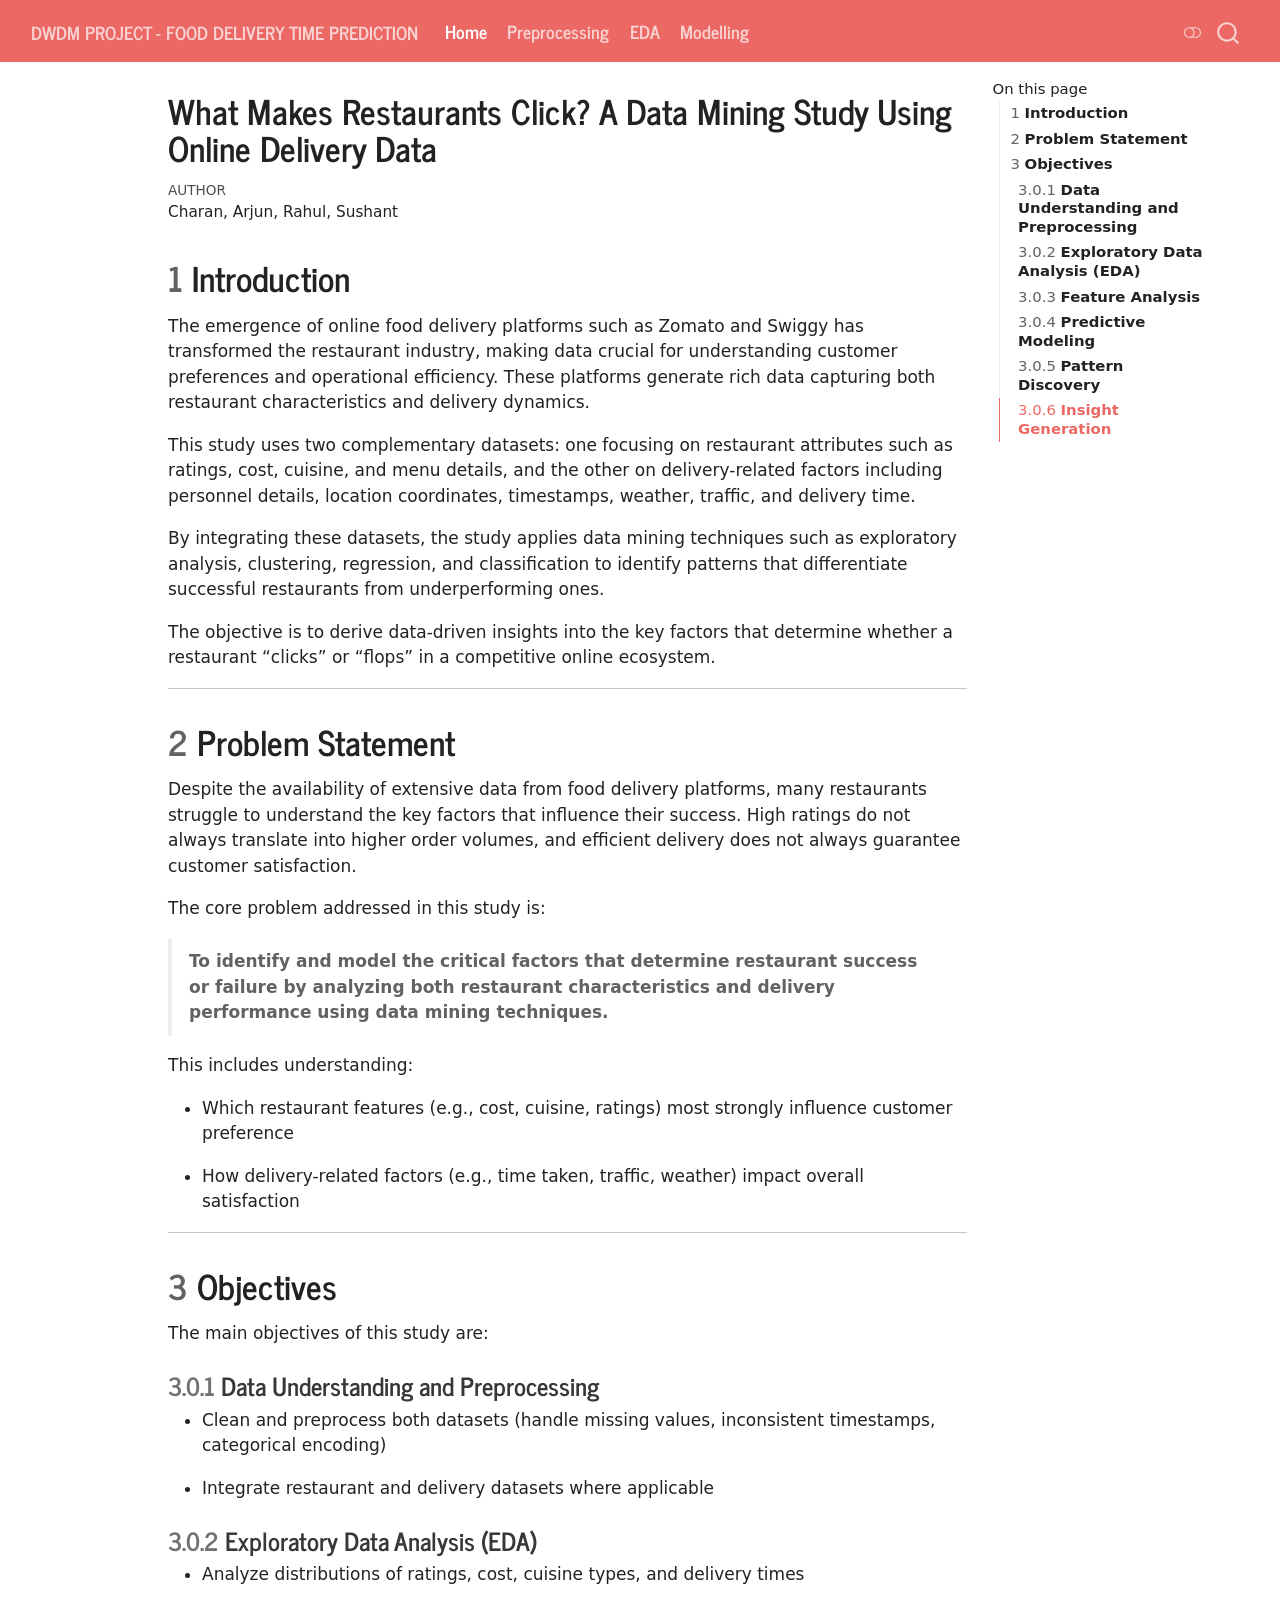
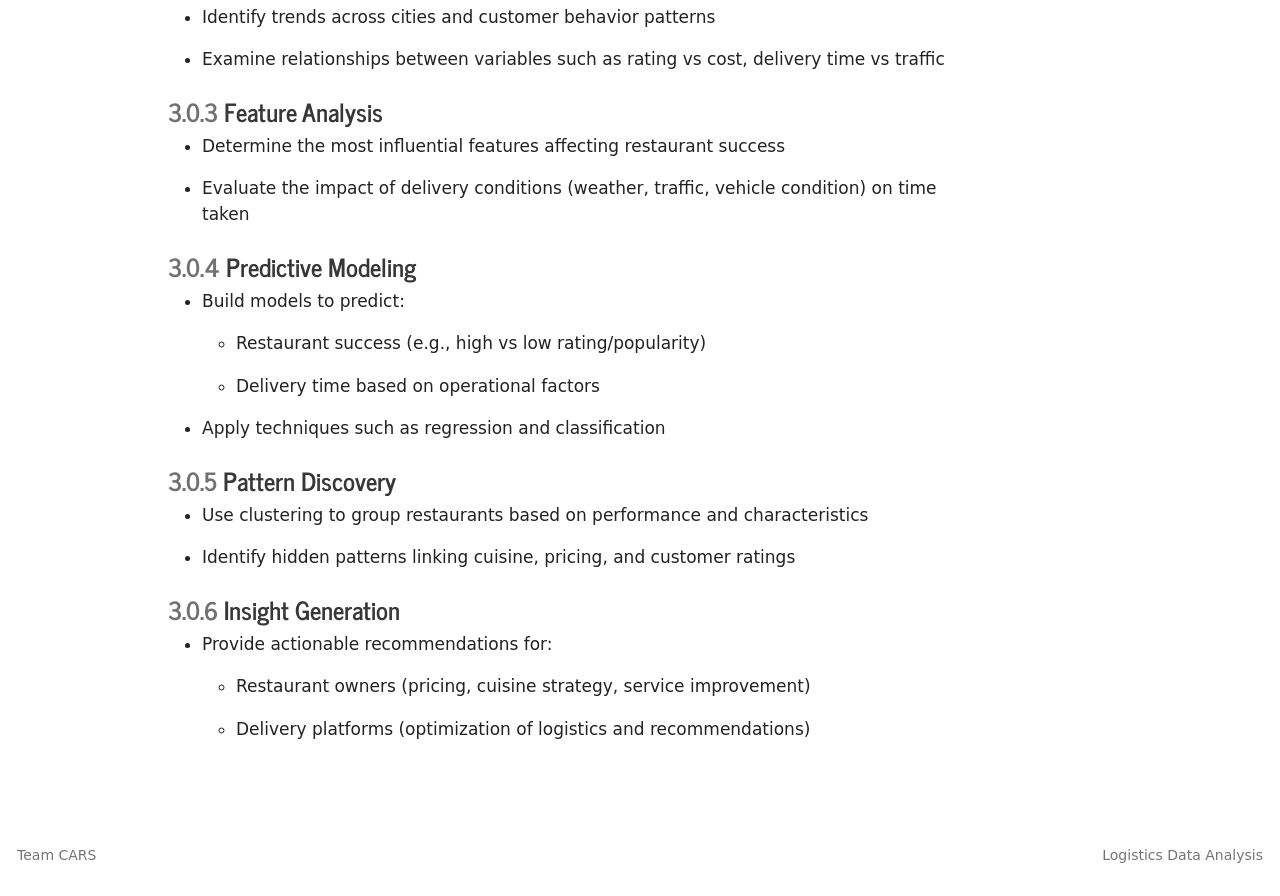
==== report/docs/index.html @ e0006408 "fix: include docs" ====
<!DOCTYPE html>
<html xmlns="http://www.w3.org/1999/xhtml" lang="en" xml:lang="en"><head>

<meta charset="utf-8">
<meta name="generator" content="quarto-1.7.32">

<meta name="viewport" content="width=device-width, initial-scale=1.0, user-scalable=yes">

<meta name="author" content="Charan, Arjun, Rahul, Sushant">

<title>What Makes Restaurants Click? A Data Mining Study Using Online Delivery Data – DWDM Project - Food Delivery Time Prediction</title>
<style>
code{white-space: pre-wrap;}
span.smallcaps{font-variant: small-caps;}
div.columns{display: flex; gap: min(4vw, 1.5em);}
div.column{flex: auto; overflow-x: auto;}
div.hanging-indent{margin-left: 1.5em; text-indent: -1.5em;}
ul.task-list{list-style: none;}
ul.task-list li input[type="checkbox"] {
width: 0.8em;
margin: 0 0.8em 0.2em -1em;  vertical-align: middle;
}
</style>


<script>const headroomChanged = new CustomEvent("quarto-hrChanged", {
  detail: {},
  bubbles: true,
  cancelable: false,
  composed: false,
});

const announceDismiss = () => {
  const annEl = window.document.getElementById("quarto-announcement");
  if (annEl) {
    annEl.remove();

    const annId = annEl.getAttribute("data-announcement-id");
    window.localStorage.setItem(`quarto-announce-${annId}`, "true");
  }
};

const announceRegister = () => {
  const annEl = window.document.getElementById("quarto-announcement");
  if (annEl) {
    const annId = annEl.getAttribute("data-announcement-id");
    const isDismissed =
      window.localStorage.getItem(`quarto-announce-${annId}`) || false;
    if (isDismissed) {
      announceDismiss();
      return;
    } else {
      annEl.classList.remove("hidden");
    }

    const actionEl = annEl.querySelector(".quarto-announcement-action");
    if (actionEl) {
      actionEl.addEventListener("click", function (e) {
        e.preventDefault();
        // Hide the bar immediately
        announceDismiss();
      });
    }
  }
};

window.document.addEventListener("DOMContentLoaded", function () {
  let init = false;

  announceRegister();

  // Manage the back to top button, if one is present.
  let lastScrollTop = window.pageYOffset || document.documentElement.scrollTop;
  const scrollDownBuffer = 5;
  const scrollUpBuffer = 35;
  const btn = document.getElementById("quarto-back-to-top");
  const hideBackToTop = () => {
    btn.style.display = "none";
  };
  const showBackToTop = () => {
    btn.style.display = "inline-block";
  };
  if (btn) {
    window.document.addEventListener(
      "scroll",
      function () {
        const currentScrollTop =
          window.pageYOffset || document.documentElement.scrollTop;

        // Shows and hides the button 'intelligently' as the user scrolls
        if (currentScrollTop - scrollDownBuffer > lastScrollTop) {
          hideBackToTop();
          lastScrollTop = currentScrollTop <= 0 ? 0 : currentScrollTop;
        } else if (currentScrollTop < lastScrollTop - scrollUpBuffer) {
          showBackToTop();
          lastScrollTop = currentScrollTop <= 0 ? 0 : currentScrollTop;
        }

        // Show the button at the bottom, hides it at the top
        if (currentScrollTop <= 0) {
          hideBackToTop();
        } else if (
          window.innerHeight + currentScrollTop >=
          document.body.offsetHeight
        ) {
          showBackToTop();
        }
      },
      false
    );
  }

  function throttle(func, wait) {
    var timeout;
    return function () {
      const context = this;
      const args = arguments;
      const later = function () {
        clearTimeout(timeout);
        timeout = null;
        func.apply(context, args);
      };

      if (!timeout) {
        timeout = setTimeout(later, wait);
      }
    };
  }

  function headerOffset() {
    // Set an offset if there is are fixed top navbar
    const headerEl = window.document.querySelector("header.fixed-top");
    if (headerEl) {
      return headerEl.clientHeight;
    } else {
      return 0;
    }
  }

  function footerOffset() {
    const footerEl = window.document.querySelector("footer.footer");
    if (footerEl) {
      return footerEl.clientHeight;
    } else {
      return 0;
    }
  }

  function dashboardOffset() {
    const dashboardNavEl = window.document.getElementById(
      "quarto-dashboard-header"
    );
    if (dashboardNavEl !== null) {
      return dashboardNavEl.clientHeight;
    } else {
      return 0;
    }
  }

  function updateDocumentOffsetWithoutAnimation() {
    updateDocumentOffset(false);
  }

  function updateDocumentOffset(animated) {
    // set body offset
    const topOffset = headerOffset();
    const bodyOffset = topOffset + footerOffset() + dashboardOffset();
    const bodyEl = window.document.body;
    bodyEl.setAttribute("data-bs-offset", topOffset);
    bodyEl.style.paddingTop = topOffset + "px";

    // deal with sidebar offsets
    const sidebars = window.document.querySelectorAll(
      ".sidebar, .headroom-target"
    );
    sidebars.forEach((sidebar) => {
      if (!animated) {
        sidebar.classList.add("notransition");
        // Remove the no transition class after the animation has time to complete
        setTimeout(function () {
          sidebar.classList.remove("notransition");
        }, 201);
      }

      if (window.Headroom && sidebar.classList.contains("sidebar-unpinned")) {
        sidebar.style.top = "0";
        sidebar.style.maxHeight = "100vh";
      } else {
        sidebar.style.top = topOffset + "px";
        sidebar.style.maxHeight = "calc(100vh - " + topOffset + "px)";
      }
    });

    // allow space for footer
    const mainContainer = window.document.querySelector(".quarto-container");
    if (mainContainer) {
      mainContainer.style.minHeight = "calc(100vh - " + bodyOffset + "px)";
    }

    // link offset
    let linkStyle = window.document.querySelector("#quarto-target-style");
    if (!linkStyle) {
      linkStyle = window.document.createElement("style");
      linkStyle.setAttribute("id", "quarto-target-style");
      window.document.head.appendChild(linkStyle);
    }
    while (linkStyle.firstChild) {
      linkStyle.removeChild(linkStyle.firstChild);
    }
    if (topOffset > 0) {
      linkStyle.appendChild(
        window.document.createTextNode(`
      section:target::before {
        content: "";
        display: block;
        height: ${topOffset}px;
        margin: -${topOffset}px 0 0;
      }`)
      );
    }
    if (init) {
      window.dispatchEvent(headroomChanged);
    }
    init = true;
  }

  // initialize headroom
  var header = window.document.querySelector("#quarto-header");
  if (header && window.Headroom) {
    const headroom = new window.Headroom(header, {
      tolerance: 5,
      onPin: function () {
        const sidebars = window.document.querySelectorAll(
          ".sidebar, .headroom-target"
        );
        sidebars.forEach((sidebar) => {
          sidebar.classList.remove("sidebar-unpinned");
        });
        updateDocumentOffset();
      },
      onUnpin: function () {
        const sidebars = window.document.querySelectorAll(
          ".sidebar, .headroom-target"
        );
        sidebars.forEach((sidebar) => {
          sidebar.classList.add("sidebar-unpinned");
        });
        updateDocumentOffset();
      },
    });
    headroom.init();

    let frozen = false;
    window.quartoToggleHeadroom = function () {
      if (frozen) {
        headroom.unfreeze();
        frozen = false;
      } else {
        headroom.freeze();
        frozen = true;
      }
    };
  }

  window.addEventListener(
    "hashchange",
    function (e) {
      if (
        getComputedStyle(document.documentElement).scrollBehavior !== "smooth"
      ) {
        window.scrollTo(0, window.pageYOffset - headerOffset());
      }
    },
    false
  );

  // Observe size changed for the header
  const headerEl = window.document.querySelector("header.fixed-top");
  if (headerEl && window.ResizeObserver) {
    const observer = new window.ResizeObserver(() => {
      setTimeout(updateDocumentOffsetWithoutAnimation, 0);
    });
    observer.observe(headerEl, {
      attributes: true,
      childList: true,
      characterData: true,
    });
  } else {
    window.addEventListener(
      "resize",
      throttle(updateDocumentOffsetWithoutAnimation, 50)
    );
  }
  setTimeout(updateDocumentOffsetWithoutAnimation, 250);

  // fixup index.html links if we aren't on the filesystem
  if (window.location.protocol !== "file:") {
    const links = window.document.querySelectorAll("a");
    for (let i = 0; i < links.length; i++) {
      if (links[i].href) {
        links[i].dataset.originalHref = links[i].href;
        links[i].href = links[i].href.replace(/\/index\.html/, "/");
      }
    }

    // Fixup any sharing links that require urls
    // Append url to any sharing urls
    const sharingLinks = window.document.querySelectorAll(
      "a.sidebar-tools-main-item, a.quarto-navigation-tool, a.quarto-navbar-tools, a.quarto-navbar-tools-item"
    );
    for (let i = 0; i < sharingLinks.length; i++) {
      const sharingLink = sharingLinks[i];
      const href = sharingLink.getAttribute("href");
      if (href) {
        sharingLink.setAttribute(
          "href",
          href.replace("|url|", window.location.href)
        );
      }
    }

    // Scroll the active navigation item into view, if necessary
    const navSidebar = window.document.querySelector("nav#quarto-sidebar");
    if (navSidebar) {
      // Find the active item
      const activeItem = navSidebar.querySelector("li.sidebar-item a.active");
      if (activeItem) {
        // Wait for the scroll height and height to resolve by observing size changes on the
        // nav element that is scrollable
        const resizeObserver = new ResizeObserver((_entries) => {
          // The bottom of the element
          const elBottom = activeItem.offsetTop;
          const viewBottom = navSidebar.scrollTop + navSidebar.clientHeight;

          // The element height and scroll height are the same, then we are still loading
          if (viewBottom !== navSidebar.scrollHeight) {
            // Determine if the item isn't visible and scroll to it
            if (elBottom >= viewBottom) {
              navSidebar.scrollTop = elBottom;
            }

            // stop observing now since we've completed the scroll
            resizeObserver.unobserve(navSidebar);
          }
        });
        resizeObserver.observe(navSidebar);
      }
    }
  }
});
</script>
<script>/*!
 * headroom.js v0.12.0 - Give your page some headroom. Hide your header until you need it
 * Copyright (c) 2020 Nick Williams - http://wicky.nillia.ms/headroom.js
 * License: MIT
 */

!function(t,n){"object"==typeof exports&&"undefined"!=typeof module?module.exports=n():"function"==typeof define&&define.amd?define(n):(t=t||self).Headroom=n()}(this,function(){"use strict";function t(){return"undefined"!=typeof window}function d(t){return function(t){return t&&t.document&&function(t){return 9===t.nodeType}(t.document)}(t)?function(t){var n=t.document,o=n.body,s=n.documentElement;return{scrollHeight:function(){return Math.max(o.scrollHeight,s.scrollHeight,o.offsetHeight,s.offsetHeight,o.clientHeight,s.clientHeight)},height:function(){return t.innerHeight||s.clientHeight||o.clientHeight},scrollY:function(){return void 0!==t.pageYOffset?t.pageYOffset:(s||o.parentNode||o).scrollTop}}}(t):function(t){return{scrollHeight:function(){return Math.max(t.scrollHeight,t.offsetHeight,t.clientHeight)},height:function(){return Math.max(t.offsetHeight,t.clientHeight)},scrollY:function(){return t.scrollTop}}}(t)}function n(t,s,e){var n,o=function(){var n=!1;try{var t={get passive(){n=!0}};window.addEventListener("test",t,t),window.removeEventListener("test",t,t)}catch(t){n=!1}return n}(),i=!1,r=d(t),l=r.scrollY(),a={};function c(){var t=Math.round(r.scrollY()),n=r.height(),o=r.scrollHeight();a.scrollY=t,a.lastScrollY=l,a.direction=l<t?"down":"up",a.distance=Math.abs(t-l),a.isOutOfBounds=t<0||o<t+n,a.top=t<=s.offset[a.direction],a.bottom=o<=t+n,a.toleranceExceeded=a.distance>s.tolerance[a.direction],e(a),l=t,i=!1}function h(){i||(i=!0,n=requestAnimationFrame(c))}var u=!!o&&{passive:!0,capture:!1};return t.addEventListener("scroll",h,u),c(),{destroy:function(){cancelAnimationFrame(n),t.removeEventListener("scroll",h,u)}}}function o(t){return t===Object(t)?t:{down:t,up:t}}function s(t,n){n=n||{},Object.assign(this,s.options,n),this.classes=Object.assign({},s.options.classes,n.classes),this.elem=t,this.tolerance=o(this.tolerance),this.offset=o(this.offset),this.initialised=!1,this.frozen=!1}return s.prototype={constructor:s,init:function(){return s.cutsTheMustard&&!this.initialised&&(this.addClass("initial"),this.initialised=!0,setTimeout(function(t){t.scrollTracker=n(t.scroller,{offset:t.offset,tolerance:t.tolerance},t.update.bind(t))},100,this)),this},destroy:function(){this.initialised=!1,Object.keys(this.classes).forEach(this.removeClass,this),this.scrollTracker.destroy()},unpin:function(){!this.hasClass("pinned")&&this.hasClass("unpinned")||(this.addClass("unpinned"),this.removeClass("pinned"),this.onUnpin&&this.onUnpin.call(this))},pin:function(){this.hasClass("unpinned")&&(this.addClass("pinned"),this.removeClass("unpinned"),this.onPin&&this.onPin.call(this))},freeze:function(){this.frozen=!0,this.addClass("frozen")},unfreeze:function(){this.frozen=!1,this.removeClass("frozen")},top:function(){this.hasClass("top")||(this.addClass("top"),this.removeClass("notTop"),this.onTop&&this.onTop.call(this))},notTop:function(){this.hasClass("notTop")||(this.addClass("notTop"),this.removeClass("top"),this.onNotTop&&this.onNotTop.call(this))},bottom:function(){this.hasClass("bottom")||(this.addClass("bottom"),this.removeClass("notBottom"),this.onBottom&&this.onBottom.call(this))},notBottom:function(){this.hasClass("notBottom")||(this.addClass("notBottom"),this.removeClass("bottom"),this.onNotBottom&&this.onNotBottom.call(this))},shouldUnpin:function(t){return"down"===t.direction&&!t.top&&t.toleranceExceeded},shouldPin:function(t){return"up"===t.direction&&t.toleranceExceeded||t.top},addClass:function(t){this.elem.classList.add.apply(this.elem.classList,this.classes[t].split(" "))},removeClass:function(t){this.elem.classList.remove.apply(this.elem.classList,this.classes[t].split(" "))},hasClass:function(t){return this.classes[t].split(" ").every(function(t){return this.classList.contains(t)},this.elem)},update:function(t){t.isOutOfBounds||!0!==this.frozen&&(t.top?this.top():this.notTop(),t.bottom?this.bottom():this.notBottom(),this.shouldUnpin(t)?this.unpin():this.shouldPin(t)&&this.pin())}},s.options={tolerance:{up:0,down:0},offset:0,scroller:t()?window:null,classes:{frozen:"headroom--frozen",pinned:"headroom--pinned",unpinned:"headroom--unpinned",top:"headroom--top",notTop:"headroom--not-top",bottom:"headroom--bottom",notBottom:"headroom--not-bottom",initial:"headroom"}},s.cutsTheMustard=!!(t()&&function(){}.bind&&"classList"in document.documentElement&&Object.assign&&Object.keys&&requestAnimationFrame),s});
</script>
<script>/*!
 * clipboard.js v2.0.11
 * https://clipboardjs.com/
 *
 * Licensed MIT © Zeno Rocha
 */
!function(t,e){"object"==typeof exports&&"object"==typeof module?module.exports=e():"function"==typeof define&&define.amd?define([],e):"object"==typeof exports?exports.ClipboardJS=e():t.ClipboardJS=e()}(this,function(){return n={686:function(t,e,n){"use strict";n.d(e,{default:function(){return b}});var e=n(279),i=n.n(e),e=n(370),u=n.n(e),e=n(817),r=n.n(e);function c(t){try{return document.execCommand(t)}catch(t){return}}var a=function(t){t=r()(t);return c("cut"),t};function o(t,e){var n,o,t=(n=t,o="rtl"===document.documentElement.getAttribute("dir"),(t=document.createElement("textarea")).style.fontSize="12pt",t.style.border="0",t.style.padding="0",t.style.margin="0",t.style.position="absolute",t.style[o?"right":"left"]="-9999px",o=window.pageYOffset||document.documentElement.scrollTop,t.style.top="".concat(o,"px"),t.setAttribute("readonly",""),t.value=n,t);return e.container.appendChild(t),e=r()(t),c("copy"),t.remove(),e}var f=function(t){var e=1<arguments.length&&void 0!==arguments[1]?arguments[1]:{container:document.body},n="";return"string"==typeof t?n=o(t,e):t instanceof HTMLInputElement&&!["text","search","url","tel","password"].includes(null==t?void 0:t.type)?n=o(t.value,e):(n=r()(t),c("copy")),n};function l(t){return(l="function"==typeof Symbol&&"symbol"==typeof Symbol.iterator?function(t){return typeof t}:function(t){return t&&"function"==typeof Symbol&&t.constructor===Symbol&&t!==Symbol.prototype?"symbol":typeof t})(t)}var s=function(){var t=0<arguments.length&&void 0!==arguments[0]?arguments[0]:{},e=t.action,n=void 0===e?"copy":e,o=t.container,e=t.target,t=t.text;if("copy"!==n&&"cut"!==n)throw new Error('Invalid "action" value, use either "copy" or "cut"');if(void 0!==e){if(!e||"object"!==l(e)||1!==e.nodeType)throw new Error('Invalid "target" value, use a valid Element');if("copy"===n&&e.hasAttribute("disabled"))throw new Error('Invalid "target" attribute. Please use "readonly" instead of "disabled" attribute');if("cut"===n&&(e.hasAttribute("readonly")||e.hasAttribute("disabled")))throw new Error('Invalid "target" attribute. You can\'t cut text from elements with "readonly" or "disabled" attributes')}return t?f(t,{container:o}):e?"cut"===n?a(e):f(e,{container:o}):void 0};function p(t){return(p="function"==typeof Symbol&&"symbol"==typeof Symbol.iterator?function(t){return typeof t}:function(t){return t&&"function"==typeof Symbol&&t.constructor===Symbol&&t!==Symbol.prototype?"symbol":typeof t})(t)}function d(t,e){for(var n=0;n<e.length;n++){var o=e[n];o.enumerable=o.enumerable||!1,o.configurable=!0,"value"in o&&(o.writable=!0),Object.defineProperty(t,o.key,o)}}function y(t,e){return(y=Object.setPrototypeOf||function(t,e){return t.__proto__=e,t})(t,e)}function h(n){var o=function(){if("undefined"==typeof Reflect||!Reflect.construct)return!1;if(Reflect.construct.sham)return!1;if("function"==typeof Proxy)return!0;try{return Date.prototype.toString.call(Reflect.construct(Date,[],function(){})),!0}catch(t){return!1}}();return function(){var t,e=v(n);return t=o?(t=v(this).constructor,Reflect.construct(e,arguments,t)):e.apply(this,arguments),e=this,!(t=t)||"object"!==p(t)&&"function"!=typeof t?function(t){if(void 0!==t)return t;throw new ReferenceError("this hasn't been initialised - super() hasn't been called")}(e):t}}function v(t){return(v=Object.setPrototypeOf?Object.getPrototypeOf:function(t){return t.__proto__||Object.getPrototypeOf(t)})(t)}function m(t,e){t="data-clipboard-".concat(t);if(e.hasAttribute(t))return e.getAttribute(t)}var b=function(){!function(t,e){if("function"!=typeof e&&null!==e)throw new TypeError("Super expression must either be null or a function");t.prototype=Object.create(e&&e.prototype,{constructor:{value:t,writable:!0,configurable:!0}}),e&&y(t,e)}(r,i());var t,e,n,o=h(r);function r(t,e){var n;return function(t){if(!(t instanceof r))throw new TypeError("Cannot call a class as a function")}(this),(n=o.call(this)).resolveOptions(e),n.listenClick(t),n}return t=r,n=[{key:"copy",value:function(t){var e=1<arguments.length&&void 0!==arguments[1]?arguments[1]:{container:document.body};return f(t,e)}},{key:"cut",value:function(t){return a(t)}},{key:"isSupported",value:function(){var t=0<arguments.length&&void 0!==arguments[0]?arguments[0]:["copy","cut"],t="string"==typeof t?[t]:t,e=!!document.queryCommandSupported;return t.forEach(function(t){e=e&&!!document.queryCommandSupported(t)}),e}}],(e=[{key:"resolveOptions",value:function(){var t=0<arguments.length&&void 0!==arguments[0]?arguments[0]:{};this.action="function"==typeof t.action?t.action:this.defaultAction,this.target="function"==typeof t.target?t.target:this.defaultTarget,this.text="function"==typeof t.text?t.text:this.defaultText,this.container="object"===p(t.container)?t.container:document.body}},{key:"listenClick",value:function(t){var e=this;this.listener=u()(t,"click",function(t){return e.onClick(t)})}},{key:"onClick",value:function(t){var e=t.delegateTarget||t.currentTarget,n=this.action(e)||"copy",t=s({action:n,container:this.container,target:this.target(e),text:this.text(e)});this.emit(t?"success":"error",{action:n,text:t,trigger:e,clearSelection:function(){e&&e.focus(),window.getSelection().removeAllRanges()}})}},{key:"defaultAction",value:function(t){return m("action",t)}},{key:"defaultTarget",value:function(t){t=m("target",t);if(t)return document.querySelector(t)}},{key:"defaultText",value:function(t){return m("text",t)}},{key:"destroy",value:function(){this.listener.destroy()}}])&&d(t.prototype,e),n&&d(t,n),r}()},828:function(t){var e;"undefined"==typeof Element||Element.prototype.matches||((e=Element.prototype).matches=e.matchesSelector||e.mozMatchesSelector||e.msMatchesSelector||e.oMatchesSelector||e.webkitMatchesSelector),t.exports=function(t,e){for(;t&&9!==t.nodeType;){if("function"==typeof t.matches&&t.matches(e))return t;t=t.parentNode}}},438:function(t,e,n){var u=n(828);function i(t,e,n,o,r){var i=function(e,n,t,o){return function(t){t.delegateTarget=u(t.target,n),t.delegateTarget&&o.call(e,t)}}.apply(this,arguments);return t.addEventListener(n,i,r),{destroy:function(){t.removeEventListener(n,i,r)}}}t.exports=function(t,e,n,o,r){return"function"==typeof t.addEventListener?i.apply(null,arguments):"function"==typeof n?i.bind(null,document).apply(null,arguments):("string"==typeof t&&(t=document.querySelectorAll(t)),Array.prototype.map.call(t,function(t){return i(t,e,n,o,r)}))}},879:function(t,n){n.node=function(t){return void 0!==t&&t instanceof HTMLElement&&1===t.nodeType},n.nodeList=function(t){var e=Object.prototype.toString.call(t);return void 0!==t&&("[object NodeList]"===e||"[object HTMLCollection]"===e)&&"length"in t&&(0===t.length||n.node(t[0]))},n.string=function(t){return"string"==typeof t||t instanceof String},n.fn=function(t){return"[object Function]"===Object.prototype.toString.call(t)}},370:function(t,e,n){var f=n(879),l=n(438);t.exports=function(t,e,n){if(!t&&!e&&!n)throw new Error("Missing required arguments");if(!f.string(e))throw new TypeError("Second argument must be a String");if(!f.fn(n))throw new TypeError("Third argument must be a Function");if(f.node(t))return c=e,a=n,(u=t).addEventListener(c,a),{destroy:function(){u.removeEventListener(c,a)}};if(f.nodeList(t))return o=t,r=e,i=n,Array.prototype.forEach.call(o,function(t){t.addEventListener(r,i)}),{destroy:function(){Array.prototype.forEach.call(o,function(t){t.removeEventListener(r,i)})}};if(f.string(t))return t=t,e=e,n=n,l(document.body,t,e,n);throw new TypeError("First argument must be a String, HTMLElement, HTMLCollection, or NodeList");var o,r,i,u,c,a}},817:function(t){t.exports=function(t){var e,n="SELECT"===t.nodeName?(t.focus(),t.value):"INPUT"===t.nodeName||"TEXTAREA"===t.nodeName?((e=t.hasAttribute("readonly"))||t.setAttribute("readonly",""),t.select(),t.setSelectionRange(0,t.value.length),e||t.removeAttribute("readonly"),t.value):(t.hasAttribute("contenteditable")&&t.focus(),n=window.getSelection(),(e=document.createRange()).selectNodeContents(t),n.removeAllRanges(),n.addRange(e),n.toString());return n}},279:function(t){function e(){}e.prototype={on:function(t,e,n){var o=this.e||(this.e={});return(o[t]||(o[t]=[])).push({fn:e,ctx:n}),this},once:function(t,e,n){var o=this;function r(){o.off(t,r),e.apply(n,arguments)}return r._=e,this.on(t,r,n)},emit:function(t){for(var e=[].slice.call(arguments,1),n=((this.e||(this.e={}))[t]||[]).slice(),o=0,r=n.length;o<r;o++)n[o].fn.apply(n[o].ctx,e);return this},off:function(t,e){var n=this.e||(this.e={}),o=n[t],r=[];if(o&&e)for(var i=0,u=o.length;i<u;i++)o[i].fn!==e&&o[i].fn._!==e&&r.push(o[i]);return r.length?n[t]=r:delete n[t],this}},t.exports=e,t.exports.TinyEmitter=e}},r={},o.n=function(t){var e=t&&t.__esModule?function(){return t.default}:function(){return t};return o.d(e,{a:e}),e},o.d=function(t,e){for(var n in e)o.o(e,n)&&!o.o(t,n)&&Object.defineProperty(t,n,{enumerable:!0,get:e[n]})},o.o=function(t,e){return Object.prototype.hasOwnProperty.call(t,e)},o(686).default;function o(t){if(r[t])return r[t].exports;var e=r[t]={exports:{}};return n[t](e,e.exports,o),e.exports}var n,r});</script>
<script>/*! @algolia/autocomplete-js 1.11.1 | MIT License | © Algolia, Inc. and contributors | https://github.com/algolia/autocomplete */
!function(e,t){"object"==typeof exports&&"undefined"!=typeof module?t(exports):"function"==typeof define&&define.amd?define(["exports"],t):t((e="undefined"!=typeof globalThis?globalThis:e||self)["@algolia/autocomplete-js"]={})}(this,(function(e){"use strict";function t(e,t){var n=Object.keys(e);if(Object.getOwnPropertySymbols){var r=Object.getOwnPropertySymbols(e);t&&(r=r.filter((function(t){return Object.getOwnPropertyDescriptor(e,t).enumerable}))),n.push.apply(n,r)}return n}function n(e){for(var n=1;n<arguments.length;n++){var r=null!=arguments[n]?arguments[n]:{};n%2?t(Object(r),!0).forEach((function(t){o(e,t,r[t])})):Object.getOwnPropertyDescriptors?Object.defineProperties(e,Object.getOwnPropertyDescriptors(r)):t(Object(r)).forEach((function(t){Object.defineProperty(e,t,Object.getOwnPropertyDescriptor(r,t))}))}return e}function r(e){return r="function"==typeof Symbol&&"symbol"==typeof Symbol.iterator?function(e){return typeof e}:function(e){return e&&"function"==typeof Symbol&&e.constructor===Symbol&&e!==Symbol.prototype?"symbol":typeof e},r(e)}function o(e,t,n){return(t=function(e){var t=function(e,t){if("object"!=typeof e||null===e)return e;var n=e[Symbol.toPrimitive];if(void 0!==n){var r=n.call(e,t||"default");if("object"!=typeof r)return r;throw new TypeError("@@toPrimitive must return a primitive value.")}return("string"===t?String:Number)(e)}(e,"string");return"symbol"==typeof t?t:String(t)}(t))in e?Object.defineProperty(e,t,{value:n,enumerable:!0,configurable:!0,writable:!0}):e[t]=n,e}function i(){return i=Object.assign?Object.assign.bind():function(e){for(var t=1;t<arguments.length;t++){var n=arguments[t];for(var r in n)Object.prototype.hasOwnProperty.call(n,r)&&(e[r]=n[r])}return e},i.apply(this,arguments)}function u(e,t){if(null==e)return{};var n,r,o=function(e,t){if(null==e)return{};var n,r,o={},i=Object.keys(e);for(r=0;r<i.length;r++)n=i[r],t.indexOf(n)>=0||(o[n]=e[n]);return o}(e,t);if(Object.getOwnPropertySymbols){var i=Object.getOwnPropertySymbols(e);for(r=0;r<i.length;r++)n=i[r],t.indexOf(n)>=0||Object.prototype.propertyIsEnumerable.call(e,n)&&(o[n]=e[n])}return o}function a(e,t){return function(e){if(Array.isArray(e))return e}(e)||function(e,t){var n=null==e?null:"undefined"!=typeof Symbol&&e[Symbol.iterator]||e["@@iterator"];if(null!=n){var r,o,i,u,a=[],l=!0,c=!1;try{if(i=(n=n.call(e)).next,0===t){if(Object(n)!==n)return;l=!1}else for(;!(l=(r=i.call(n)).done)&&(a.push(r.value),a.length!==t);l=!0);}catch(e){c=!0,o=e}finally{try{if(!l&&null!=n.return&&(u=n.return(),Object(u)!==u))return}finally{if(c)throw o}}return a}}(e,t)||c(e,t)||function(){throw new TypeError("Invalid attempt to destructure non-iterable instance.\nIn order to be iterable, non-array objects must have a [Symbol.iterator]() method.")}()}function l(e){return function(e){if(Array.isArray(e))return s(e)}(e)||function(e){if("undefined"!=typeof Symbol&&null!=e[Symbol.iterator]||null!=e["@@iterator"])return Array.from(e)}(e)||c(e)||function(){throw new TypeError("Invalid attempt to spread non-iterable instance.\nIn order to be iterable, non-array objects must have a [Symbol.iterator]() method.")}()}function c(e,t){if(e){if("string"==typeof e)return s(e,t);var n=Object.prototype.toString.call(e).slice(8,-1);return"Object"===n&&e.constructor&&(n=e.constructor.name),"Map"===n||"Set"===n?Array.from(e):"Arguments"===n||/^(?:Ui|I)nt(?:8|16|32)(?:Clamped)?Array$/.test(n)?s(e,t):void 0}}function s(e,t){(null==t||t>e.length)&&(t=e.length);for(var n=0,r=new Array(t);n<t;n++)r[n]=e[n];return r}function f(e){return{current:e}}function p(e,t){var n=void 0;return function(){for(var r=arguments.length,o=new Array(r),i=0;i<r;i++)o[i]=arguments[i];n&&clearTimeout(n),n=setTimeout((function(){return e.apply(void 0,o)}),t)}}function m(e){return e.reduce((function(e,t){return e.concat(t)}),[])}var v=0;function d(){return"autocomplete-".concat(v++)}function y(e,t){return t.reduce((function(e,t){return e&&e[t]}),e)}function b(e){return 0===e.collections.length?0:e.collections.reduce((function(e,t){return e+t.items.length}),0)}function g(e){return e!==Object(e)}function h(e,t){if(e===t)return!0;if(g(e)||g(t)||"function"==typeof e||"function"==typeof t)return e===t;if(Object.keys(e).length!==Object.keys(t).length)return!1;for(var n=0,r=Object.keys(e);n<r.length;n++){var o=r[n];if(!(o in t))return!1;if(!h(e[o],t[o]))return!1}return!0}var O=function(){};var _="1.11.1",S=[{segment:"autocomplete-core",version:_}];function j(e){var t=e.item,n=e.items,r=void 0===n?[]:n;return{index:t.__autocomplete_indexName,items:[t],positions:[1+r.findIndex((function(e){return e.objectID===t.objectID}))],queryID:t.__autocomplete_queryID,algoliaSource:["autocomplete"]}}function P(e,t){return function(e){if(Array.isArray(e))return e}(e)||function(e,t){var n=null==e?null:"undefined"!=typeof Symbol&&e[Symbol.iterator]||e["@@iterator"];if(null!=n){var r,o,i,u,a=[],l=!0,c=!1;try{if(i=(n=n.call(e)).next,0===t){if(Object(n)!==n)return;l=!1}else for(;!(l=(r=i.call(n)).done)&&(a.push(r.value),a.length!==t);l=!0);}catch(e){c=!0,o=e}finally{try{if(!l&&null!=n.return&&(u=n.return(),Object(u)!==u))return}finally{if(c)throw o}}return a}}(e,t)||function(e,t){if(!e)return;if("string"==typeof e)return w(e,t);var n=Object.prototype.toString.call(e).slice(8,-1);"Object"===n&&e.constructor&&(n=e.constructor.name);if("Map"===n||"Set"===n)return Array.from(e);if("Arguments"===n||/^(?:Ui|I)nt(?:8|16|32)(?:Clamped)?Array$/.test(n))return w(e,t)}(e,t)||function(){throw new TypeError("Invalid attempt to destructure non-iterable instance.\nIn order to be iterable, non-array objects must have a [Symbol.iterator]() method.")}()}function w(e,t){(null==t||t>e.length)&&(t=e.length);for(var n=0,r=new Array(t);n<t;n++)r[n]=e[n];return r}var I=["items"],A=["items"];function E(e){return E="function"==typeof Symbol&&"symbol"==typeof Symbol.iterator?function(e){return typeof e}:function(e){return e&&"function"==typeof Symbol&&e.constructor===Symbol&&e!==Symbol.prototype?"symbol":typeof e},E(e)}function D(e){return function(e){if(Array.isArray(e))return C(e)}(e)||function(e){if("undefined"!=typeof Symbol&&null!=e[Symbol.iterator]||null!=e["@@iterator"])return Array.from(e)}(e)||function(e,t){if(!e)return;if("string"==typeof e)return C(e,t);var n=Object.prototype.toString.call(e).slice(8,-1);"Object"===n&&e.constructor&&(n=e.constructor.name);if("Map"===n||"Set"===n)return Array.from(e);if("Arguments"===n||/^(?:Ui|I)nt(?:8|16|32)(?:Clamped)?Array$/.test(n))return C(e,t)}(e)||function(){throw new TypeError("Invalid attempt to spread non-iterable instance.\nIn order to be iterable, non-array objects must have a [Symbol.iterator]() method.")}()}function C(e,t){(null==t||t>e.length)&&(t=e.length);for(var n=0,r=new Array(t);n<t;n++)r[n]=e[n];return r}function k(e,t){if(null==e)return{};var n,r,o=function(e,t){if(null==e)return{};var n,r,o={},i=Object.keys(e);for(r=0;r<i.length;r++)n=i[r],t.indexOf(n)>=0||(o[n]=e[n]);return o}(e,t);if(Object.getOwnPropertySymbols){var i=Object.getOwnPropertySymbols(e);for(r=0;r<i.length;r++)n=i[r],t.indexOf(n)>=0||Object.prototype.propertyIsEnumerable.call(e,n)&&(o[n]=e[n])}return o}function x(e,t){var n=Object.keys(e);if(Object.getOwnPropertySymbols){var r=Object.getOwnPropertySymbols(e);t&&(r=r.filter((function(t){return Object.getOwnPropertyDescriptor(e,t).enumerable}))),n.push.apply(n,r)}return n}function N(e){for(var t=1;t<arguments.length;t++){var n=null!=arguments[t]?arguments[t]:{};t%2?x(Object(n),!0).forEach((function(t){T(e,t,n[t])})):Object.getOwnPropertyDescriptors?Object.defineProperties(e,Object.getOwnPropertyDescriptors(n)):x(Object(n)).forEach((function(t){Object.defineProperty(e,t,Object.getOwnPropertyDescriptor(n,t))}))}return e}function T(e,t,n){return(t=function(e){var t=function(e,t){if("object"!==E(e)||null===e)return e;var n=e[Symbol.toPrimitive];if(void 0!==n){var r=n.call(e,t||"default");if("object"!==E(r))return r;throw new TypeError("@@toPrimitive must return a primitive value.")}return("string"===t?String:Number)(e)}(e,"string");return"symbol"===E(t)?t:String(t)}(t))in e?Object.defineProperty(e,t,{value:n,enumerable:!0,configurable:!0,writable:!0}):e[t]=n,e}function q(e){for(var t=arguments.length>1&&void 0!==arguments[1]?arguments[1]:20,n=[],r=0;r<e.objectIDs.length;r+=t)n.push(N(N({},e),{},{objectIDs:e.objectIDs.slice(r,r+t)}));return n}function B(e){return e.map((function(e){var t=e.items,n=k(e,I);return N(N({},n),{},{objectIDs:(null==t?void 0:t.map((function(e){return e.objectID})))||n.objectIDs})}))}function R(e){var t,n,r,o=(t=P((e.version||"").split(".").map(Number),2),n=t[0],r=t[1],n>=3||2===n&&r>=4||1===n&&r>=10);function i(t,n,r){if(o&&void 0!==r){var i=r[0].__autocomplete_algoliaCredentials,u={"X-Algolia-Application-Id":i.appId,"X-Algolia-API-Key":i.apiKey};e.apply(void 0,[t].concat(D(n),[{headers:u}]))}else e.apply(void 0,[t].concat(D(n)))}return{init:function(t,n){e("init",{appId:t,apiKey:n})},setUserToken:function(t){e("setUserToken",t)},clickedObjectIDsAfterSearch:function(){for(var e=arguments.length,t=new Array(e),n=0;n<e;n++)t[n]=arguments[n];t.length>0&&i("clickedObjectIDsAfterSearch",B(t),t[0].items)},clickedObjectIDs:function(){for(var e=arguments.length,t=new Array(e),n=0;n<e;n++)t[n]=arguments[n];t.length>0&&i("clickedObjectIDs",B(t),t[0].items)},clickedFilters:function(){for(var t=arguments.length,n=new Array(t),r=0;r<t;r++)n[r]=arguments[r];n.length>0&&e.apply(void 0,["clickedFilters"].concat(n))},convertedObjectIDsAfterSearch:function(){for(var e=arguments.length,t=new Array(e),n=0;n<e;n++)t[n]=arguments[n];t.length>0&&i("convertedObjectIDsAfterSearch",B(t),t[0].items)},convertedObjectIDs:function(){for(var e=arguments.length,t=new Array(e),n=0;n<e;n++)t[n]=arguments[n];t.length>0&&i("convertedObjectIDs",B(t),t[0].items)},convertedFilters:function(){for(var t=arguments.length,n=new Array(t),r=0;r<t;r++)n[r]=arguments[r];n.length>0&&e.apply(void 0,["convertedFilters"].concat(n))},viewedObjectIDs:function(){for(var e=arguments.length,t=new Array(e),n=0;n<e;n++)t[n]=arguments[n];t.length>0&&t.reduce((function(e,t){var n=t.items,r=k(t,A);return[].concat(D(e),D(q(N(N({},r),{},{objectIDs:(null==n?void 0:n.map((function(e){return e.objectID})))||r.objectIDs})).map((function(e){return{items:n,payload:e}}))))}),[]).forEach((function(e){var t=e.items;return i("viewedObjectIDs",[e.payload],t)}))},viewedFilters:function(){for(var t=arguments.length,n=new Array(t),r=0;r<t;r++)n[r]=arguments[r];n.length>0&&e.apply(void 0,["viewedFilters"].concat(n))}}}function F(e){var t=e.items.reduce((function(e,t){var n;return e[t.__autocomplete_indexName]=(null!==(n=e[t.__autocomplete_indexName])&&void 0!==n?n:[]).concat(t),e}),{});return Object.keys(t).map((function(e){return{index:e,items:t[e],algoliaSource:["autocomplete"]}}))}function L(e){return e.objectID&&e.__autocomplete_indexName&&e.__autocomplete_queryID}function U(e){return U="function"==typeof Symbol&&"symbol"==typeof Symbol.iterator?function(e){return typeof e}:function(e){return e&&"function"==typeof Symbol&&e.constructor===Symbol&&e!==Symbol.prototype?"symbol":typeof e},U(e)}function M(e){return function(e){if(Array.isArray(e))return H(e)}(e)||function(e){if("undefined"!=typeof Symbol&&null!=e[Symbol.iterator]||null!=e["@@iterator"])return Array.from(e)}(e)||function(e,t){if(!e)return;if("string"==typeof e)return H(e,t);var n=Object.prototype.toString.call(e).slice(8,-1);"Object"===n&&e.constructor&&(n=e.constructor.name);if("Map"===n||"Set"===n)return Array.from(e);if("Arguments"===n||/^(?:Ui|I)nt(?:8|16|32)(?:Clamped)?Array$/.test(n))return H(e,t)}(e)||function(){throw new TypeError("Invalid attempt to spread non-iterable instance.\nIn order to be iterable, non-array objects must have a [Symbol.iterator]() method.")}()}function H(e,t){(null==t||t>e.length)&&(t=e.length);for(var n=0,r=new Array(t);n<t;n++)r[n]=e[n];return r}function V(e,t){var n=Object.keys(e);if(Object.getOwnPropertySymbols){var r=Object.getOwnPropertySymbols(e);t&&(r=r.filter((function(t){return Object.getOwnPropertyDescriptor(e,t).enumerable}))),n.push.apply(n,r)}return n}function W(e){for(var t=1;t<arguments.length;t++){var n=null!=arguments[t]?arguments[t]:{};t%2?V(Object(n),!0).forEach((function(t){K(e,t,n[t])})):Object.getOwnPropertyDescriptors?Object.defineProperties(e,Object.getOwnPropertyDescriptors(n)):V(Object(n)).forEach((function(t){Object.defineProperty(e,t,Object.getOwnPropertyDescriptor(n,t))}))}return e}function K(e,t,n){return(t=function(e){var t=function(e,t){if("object"!==U(e)||null===e)return e;var n=e[Symbol.toPrimitive];if(void 0!==n){var r=n.call(e,t||"default");if("object"!==U(r))return r;throw new TypeError("@@toPrimitive must return a primitive value.")}return("string"===t?String:Number)(e)}(e,"string");return"symbol"===U(t)?t:String(t)}(t))in e?Object.defineProperty(e,t,{value:n,enumerable:!0,configurable:!0,writable:!0}):e[t]=n,e}var Q="2.6.0",$="https://cdn.jsdelivr.net/npm/search-insights@".concat(Q,"/dist/search-insights.min.js"),z=p((function(e){var t=e.onItemsChange,n=e.items,r=e.insights,o=e.state;t({insights:r,insightsEvents:F({items:n}).map((function(e){return W({eventName:"Items Viewed"},e)})),state:o})}),400);function G(e){var t=function(e){return W({onItemsChange:function(e){var t=e.insights,n=e.insightsEvents;t.viewedObjectIDs.apply(t,M(n.map((function(e){return W(W({},e),{},{algoliaSource:[].concat(M(e.algoliaSource||[]),["autocomplete-internal"])})}))))},onSelect:function(e){var t=e.insights,n=e.insightsEvents;t.clickedObjectIDsAfterSearch.apply(t,M(n.map((function(e){return W(W({},e),{},{algoliaSource:[].concat(M(e.algoliaSource||[]),["autocomplete-internal"])})}))))},onActive:O},e)}(e),n=t.insightsClient,r=t.onItemsChange,o=t.onSelect,i=t.onActive,u=n;n||function(e){if("undefined"!=typeof window)e({window:window})}((function(e){var t=e.window,n=t.AlgoliaAnalyticsObject||"aa";"string"==typeof n&&(u=t[n]),u||(t.AlgoliaAnalyticsObject=n,t[n]||(t[n]=function(){t[n].queue||(t[n].queue=[]);for(var e=arguments.length,r=new Array(e),o=0;o<e;o++)r[o]=arguments[o];t[n].queue.push(r)}),t[n].version=Q,u=t[n],function(e){var t="[Autocomplete]: Could not load search-insights.js. Please load it manually following https://alg.li/insights-autocomplete";try{var n=e.document.createElement("script");n.async=!0,n.src=$,n.onerror=function(){console.error(t)},document.body.appendChild(n)}catch(e){console.error(t)}}(t))}));var a=R(u),l=f([]),c=p((function(e){var t=e.state;if(t.isOpen){var n=t.collections.reduce((function(e,t){return[].concat(M(e),M(t.items))}),[]).filter(L);h(l.current.map((function(e){return e.objectID})),n.map((function(e){return e.objectID})))||(l.current=n,n.length>0&&z({onItemsChange:r,items:n,insights:a,state:t}))}}),0);return{name:"aa.algoliaInsightsPlugin",subscribe:function(e){var t=e.setContext,n=e.onSelect,r=e.onActive;function l(e){t({algoliaInsightsPlugin:{__algoliaSearchParameters:W({clickAnalytics:!0},e?{userToken:e}:{}),insights:a}})}u("addAlgoliaAgent","insights-plugin"),l(),u("onUserTokenChange",l),u("getUserToken",null,(function(e,t){l(t)})),n((function(e){var t=e.item,n=e.state,r=e.event,i=e.source;L(t)&&o({state:n,event:r,insights:a,item:t,insightsEvents:[W({eventName:"Item Selected"},j({item:t,items:i.getItems().filter(L)}))]})})),r((function(e){var t=e.item,n=e.source,r=e.state,o=e.event;L(t)&&i({state:r,event:o,insights:a,item:t,insightsEvents:[W({eventName:"Item Active"},j({item:t,items:n.getItems().filter(L)}))]})}))},onStateChange:function(e){var t=e.state;c({state:t})},__autocomplete_pluginOptions:e}}function J(e,t){var n=t;return{then:function(t,r){return J(e.then(Y(t,n,e),Y(r,n,e)),n)},catch:function(t){return J(e.catch(Y(t,n,e)),n)},finally:function(t){return t&&n.onCancelList.push(t),J(e.finally(Y(t&&function(){return n.onCancelList=[],t()},n,e)),n)},cancel:function(){n.isCanceled=!0;var e=n.onCancelList;n.onCancelList=[],e.forEach((function(e){e()}))},isCanceled:function(){return!0===n.isCanceled}}}function X(e){return J(e,{isCanceled:!1,onCancelList:[]})}function Y(e,t,n){return e?function(n){return t.isCanceled?n:e(n)}:n}function Z(e,t,n,r){if(!n)return null;if(e<0&&(null===t||null!==r&&0===t))return n+e;var o=(null===t?-1:t)+e;return o<=-1||o>=n?null===r?null:0:o}function ee(e,t){var n=Object.keys(e);if(Object.getOwnPropertySymbols){var r=Object.getOwnPropertySymbols(e);t&&(r=r.filter((function(t){return Object.getOwnPropertyDescriptor(e,t).enumerable}))),n.push.apply(n,r)}return n}function te(e){for(var t=1;t<arguments.length;t++){var n=null!=arguments[t]?arguments[t]:{};t%2?ee(Object(n),!0).forEach((function(t){ne(e,t,n[t])})):Object.getOwnPropertyDescriptors?Object.defineProperties(e,Object.getOwnPropertyDescriptors(n)):ee(Object(n)).forEach((function(t){Object.defineProperty(e,t,Object.getOwnPropertyDescriptor(n,t))}))}return e}function ne(e,t,n){return(t=function(e){var t=function(e,t){if("object"!==re(e)||null===e)return e;var n=e[Symbol.toPrimitive];if(void 0!==n){var r=n.call(e,t||"default");if("object"!==re(r))return r;throw new TypeError("@@toPrimitive must return a primitive value.")}return("string"===t?String:Number)(e)}(e,"string");return"symbol"===re(t)?t:String(t)}(t))in e?Object.defineProperty(e,t,{value:n,enumerable:!0,configurable:!0,writable:!0}):e[t]=n,e}function re(e){return re="function"==typeof Symbol&&"symbol"==typeof Symbol.iterator?function(e){return typeof e}:function(e){return e&&"function"==typeof Symbol&&e.constructor===Symbol&&e!==Symbol.prototype?"symbol":typeof e},re(e)}function oe(e){var t=function(e){var t=e.collections.map((function(e){return e.items.length})).reduce((function(e,t,n){var r=(e[n-1]||0)+t;return e.push(r),e}),[]).reduce((function(t,n){return n<=e.activeItemId?t+1:t}),0);return e.collections[t]}(e);if(!t)return null;var n=t.items[function(e){for(var t=e.state,n=e.collection,r=!1,o=0,i=0;!1===r;){var u=t.collections[o];if(u===n){r=!0;break}i+=u.items.length,o++}return t.activeItemId-i}({state:e,collection:t})],r=t.source;return{item:n,itemInputValue:r.getItemInputValue({item:n,state:e}),itemUrl:r.getItemUrl({item:n,state:e}),source:r}}function ie(e,t,n){return[e,null==n?void 0:n.sourceId,t].filter(Boolean).join("-").replace(/\s/g,"")}var ue=/((gt|sm)-|galaxy nexus)|samsung[- ]|samsungbrowser/i;function ae(e){return ae="function"==typeof Symbol&&"symbol"==typeof Symbol.iterator?function(e){return typeof e}:function(e){return e&&"function"==typeof Symbol&&e.constructor===Symbol&&e!==Symbol.prototype?"symbol":typeof e},ae(e)}function le(e,t){var n=Object.keys(e);if(Object.getOwnPropertySymbols){var r=Object.getOwnPropertySymbols(e);t&&(r=r.filter((function(t){return Object.getOwnPropertyDescriptor(e,t).enumerable}))),n.push.apply(n,r)}return n}function ce(e,t,n){return(t=function(e){var t=function(e,t){if("object"!==ae(e)||null===e)return e;var n=e[Symbol.toPrimitive];if(void 0!==n){var r=n.call(e,t||"default");if("object"!==ae(r))return r;throw new TypeError("@@toPrimitive must return a primitive value.")}return("string"===t?String:Number)(e)}(e,"string");return"symbol"===ae(t)?t:String(t)}(t))in e?Object.defineProperty(e,t,{value:n,enumerable:!0,configurable:!0,writable:!0}):e[t]=n,e}function se(e,t,n){var r,o=t.initialState;return{getState:function(){return o},dispatch:function(r,i){var u=function(e){for(var t=1;t<arguments.length;t++){var n=null!=arguments[t]?arguments[t]:{};t%2?le(Object(n),!0).forEach((function(t){ce(e,t,n[t])})):Object.getOwnPropertyDescriptors?Object.defineProperties(e,Object.getOwnPropertyDescriptors(n)):le(Object(n)).forEach((function(t){Object.defineProperty(e,t,Object.getOwnPropertyDescriptor(n,t))}))}return e}({},o);o=e(o,{type:r,props:t,payload:i}),n({state:o,prevState:u})},pendingRequests:(r=[],{add:function(e){return r.push(e),e.finally((function(){r=r.filter((function(t){return t!==e}))}))},cancelAll:function(){r.forEach((function(e){return e.cancel()}))},isEmpty:function(){return 0===r.length}})}}function fe(e){return fe="function"==typeof Symbol&&"symbol"==typeof Symbol.iterator?function(e){return typeof e}:function(e){return e&&"function"==typeof Symbol&&e.constructor===Symbol&&e!==Symbol.prototype?"symbol":typeof e},fe(e)}function pe(e,t){var n=Object.keys(e);if(Object.getOwnPropertySymbols){var r=Object.getOwnPropertySymbols(e);t&&(r=r.filter((function(t){return Object.getOwnPropertyDescriptor(e,t).enumerable}))),n.push.apply(n,r)}return n}function me(e){for(var t=1;t<arguments.length;t++){var n=null!=arguments[t]?arguments[t]:{};t%2?pe(Object(n),!0).forEach((function(t){ve(e,t,n[t])})):Object.getOwnPropertyDescriptors?Object.defineProperties(e,Object.getOwnPropertyDescriptors(n)):pe(Object(n)).forEach((function(t){Object.defineProperty(e,t,Object.getOwnPropertyDescriptor(n,t))}))}return e}function ve(e,t,n){return(t=function(e){var t=function(e,t){if("object"!==fe(e)||null===e)return e;var n=e[Symbol.toPrimitive];if(void 0!==n){var r=n.call(e,t||"default");if("object"!==fe(r))return r;throw new TypeError("@@toPrimitive must return a primitive value.")}return("string"===t?String:Number)(e)}(e,"string");return"symbol"===fe(t)?t:String(t)}(t))in e?Object.defineProperty(e,t,{value:n,enumerable:!0,configurable:!0,writable:!0}):e[t]=n,e}function de(e){return de="function"==typeof Symbol&&"symbol"==typeof Symbol.iterator?function(e){return typeof e}:function(e){return e&&"function"==typeof Symbol&&e.constructor===Symbol&&e!==Symbol.prototype?"symbol":typeof e},de(e)}function ye(e){return function(e){if(Array.isArray(e))return be(e)}(e)||function(e){if("undefined"!=typeof Symbol&&null!=e[Symbol.iterator]||null!=e["@@iterator"])return Array.from(e)}(e)||function(e,t){if(!e)return;if("string"==typeof e)return be(e,t);var n=Object.prototype.toString.call(e).slice(8,-1);"Object"===n&&e.constructor&&(n=e.constructor.name);if("Map"===n||"Set"===n)return Array.from(e);if("Arguments"===n||/^(?:Ui|I)nt(?:8|16|32)(?:Clamped)?Array$/.test(n))return be(e,t)}(e)||function(){throw new TypeError("Invalid attempt to spread non-iterable instance.\nIn order to be iterable, non-array objects must have a [Symbol.iterator]() method.")}()}function be(e,t){(null==t||t>e.length)&&(t=e.length);for(var n=0,r=new Array(t);n<t;n++)r[n]=e[n];return r}function ge(e,t){var n=Object.keys(e);if(Object.getOwnPropertySymbols){var r=Object.getOwnPropertySymbols(e);t&&(r=r.filter((function(t){return Object.getOwnPropertyDescriptor(e,t).enumerable}))),n.push.apply(n,r)}return n}function he(e){for(var t=1;t<arguments.length;t++){var n=null!=arguments[t]?arguments[t]:{};t%2?ge(Object(n),!0).forEach((function(t){Oe(e,t,n[t])})):Object.getOwnPropertyDescriptors?Object.defineProperties(e,Object.getOwnPropertyDescriptors(n)):ge(Object(n)).forEach((function(t){Object.defineProperty(e,t,Object.getOwnPropertyDescriptor(n,t))}))}return e}function Oe(e,t,n){return(t=function(e){var t=function(e,t){if("object"!==de(e)||null===e)return e;var n=e[Symbol.toPrimitive];if(void 0!==n){var r=n.call(e,t||"default");if("object"!==de(r))return r;throw new TypeError("@@toPrimitive must return a primitive value.")}return("string"===t?String:Number)(e)}(e,"string");return"symbol"===de(t)?t:String(t)}(t))in e?Object.defineProperty(e,t,{value:n,enumerable:!0,configurable:!0,writable:!0}):e[t]=n,e}function _e(e,t){var n,r="undefined"!=typeof window?window:{},o=e.plugins||[];return he(he({debug:!1,openOnFocus:!1,enterKeyHint:void 0,placeholder:"",autoFocus:!1,defaultActiveItemId:null,stallThreshold:300,insights:!1,environment:r,shouldPanelOpen:function(e){return b(e.state)>0},reshape:function(e){return e.sources}},e),{},{id:null!==(n=e.id)&&void 0!==n?n:d(),plugins:o,initialState:he({activeItemId:null,query:"",completion:null,collections:[],isOpen:!1,status:"idle",context:{}},e.initialState),onStateChange:function(t){var n;null===(n=e.onStateChange)||void 0===n||n.call(e,t),o.forEach((function(e){var n;return null===(n=e.onStateChange)||void 0===n?void 0:n.call(e,t)}))},onSubmit:function(t){var n;null===(n=e.onSubmit)||void 0===n||n.call(e,t),o.forEach((function(e){var n;return null===(n=e.onSubmit)||void 0===n?void 0:n.call(e,t)}))},onReset:function(t){var n;null===(n=e.onReset)||void 0===n||n.call(e,t),o.forEach((function(e){var n;return null===(n=e.onReset)||void 0===n?void 0:n.call(e,t)}))},getSources:function(n){return Promise.all([].concat(ye(o.map((function(e){return e.getSources}))),[e.getSources]).filter(Boolean).map((function(e){return function(e,t){var n=[];return Promise.resolve(e(t)).then((function(e){return Promise.all(e.filter((function(e){return Boolean(e)})).map((function(e){if(e.sourceId,n.includes(e.sourceId))throw new Error("[Autocomplete] The `sourceId` ".concat(JSON.stringify(e.sourceId)," is not unique."));n.push(e.sourceId);var t={getItemInputValue:function(e){return e.state.query},getItemUrl:function(){},onSelect:function(e){(0,e.setIsOpen)(!1)},onActive:O,onResolve:O};Object.keys(t).forEach((function(e){t[e].__default=!0}));var r=te(te({},t),e);return Promise.resolve(r)})))}))}(e,n)}))).then((function(e){return m(e)})).then((function(e){return e.map((function(e){return he(he({},e),{},{onSelect:function(n){e.onSelect(n),t.forEach((function(e){var t;return null===(t=e.onSelect)||void 0===t?void 0:t.call(e,n)}))},onActive:function(n){e.onActive(n),t.forEach((function(e){var t;return null===(t=e.onActive)||void 0===t?void 0:t.call(e,n)}))},onResolve:function(n){e.onResolve(n),t.forEach((function(e){var t;return null===(t=e.onResolve)||void 0===t?void 0:t.call(e,n)}))}})}))}))},navigator:he({navigate:function(e){var t=e.itemUrl;r.location.assign(t)},navigateNewTab:function(e){var t=e.itemUrl,n=r.open(t,"_blank","noopener");null==n||n.focus()},navigateNewWindow:function(e){var t=e.itemUrl;r.open(t,"_blank","noopener")}},e.navigator)})}function Se(e){return Se="function"==typeof Symbol&&"symbol"==typeof Symbol.iterator?function(e){return typeof e}:function(e){return e&&"function"==typeof Symbol&&e.constructor===Symbol&&e!==Symbol.prototype?"symbol":typeof e},Se(e)}function je(e,t){var n=Object.keys(e);if(Object.getOwnPropertySymbols){var r=Object.getOwnPropertySymbols(e);t&&(r=r.filter((function(t){return Object.getOwnPropertyDescriptor(e,t).enumerable}))),n.push.apply(n,r)}return n}function Pe(e){for(var t=1;t<arguments.length;t++){var n=null!=arguments[t]?arguments[t]:{};t%2?je(Object(n),!0).forEach((function(t){we(e,t,n[t])})):Object.getOwnPropertyDescriptors?Object.defineProperties(e,Object.getOwnPropertyDescriptors(n)):je(Object(n)).forEach((function(t){Object.defineProperty(e,t,Object.getOwnPropertyDescriptor(n,t))}))}return e}function we(e,t,n){return(t=function(e){var t=function(e,t){if("object"!==Se(e)||null===e)return e;var n=e[Symbol.toPrimitive];if(void 0!==n){var r=n.call(e,t||"default");if("object"!==Se(r))return r;throw new TypeError("@@toPrimitive must return a primitive value.")}return("string"===t?String:Number)(e)}(e,"string");return"symbol"===Se(t)?t:String(t)}(t))in e?Object.defineProperty(e,t,{value:n,enumerable:!0,configurable:!0,writable:!0}):e[t]=n,e}function Ie(e){return Ie="function"==typeof Symbol&&"symbol"==typeof Symbol.iterator?function(e){return typeof e}:function(e){return e&&"function"==typeof Symbol&&e.constructor===Symbol&&e!==Symbol.prototype?"symbol":typeof e},Ie(e)}function Ae(e,t){var n=Object.keys(e);if(Object.getOwnPropertySymbols){var r=Object.getOwnPropertySymbols(e);t&&(r=r.filter((function(t){return Object.getOwnPropertyDescriptor(e,t).enumerable}))),n.push.apply(n,r)}return n}function Ee(e){for(var t=1;t<arguments.length;t++){var n=null!=arguments[t]?arguments[t]:{};t%2?Ae(Object(n),!0).forEach((function(t){De(e,t,n[t])})):Object.getOwnPropertyDescriptors?Object.defineProperties(e,Object.getOwnPropertyDescriptors(n)):Ae(Object(n)).forEach((function(t){Object.defineProperty(e,t,Object.getOwnPropertyDescriptor(n,t))}))}return e}function De(e,t,n){return(t=function(e){var t=function(e,t){if("object"!==Ie(e)||null===e)return e;var n=e[Symbol.toPrimitive];if(void 0!==n){var r=n.call(e,t||"default");if("object"!==Ie(r))return r;throw new TypeError("@@toPrimitive must return a primitive value.")}return("string"===t?String:Number)(e)}(e,"string");return"symbol"===Ie(t)?t:String(t)}(t))in e?Object.defineProperty(e,t,{value:n,enumerable:!0,configurable:!0,writable:!0}):e[t]=n,e}function Ce(e){return function(e){if(Array.isArray(e))return ke(e)}(e)||function(e){if("undefined"!=typeof Symbol&&null!=e[Symbol.iterator]||null!=e["@@iterator"])return Array.from(e)}(e)||function(e,t){if(!e)return;if("string"==typeof e)return ke(e,t);var n=Object.prototype.toString.call(e).slice(8,-1);"Object"===n&&e.constructor&&(n=e.constructor.name);if("Map"===n||"Set"===n)return Array.from(e);if("Arguments"===n||/^(?:Ui|I)nt(?:8|16|32)(?:Clamped)?Array$/.test(n))return ke(e,t)}(e)||function(){throw new TypeError("Invalid attempt to spread non-iterable instance.\nIn order to be iterable, non-array objects must have a [Symbol.iterator]() method.")}()}function ke(e,t){(null==t||t>e.length)&&(t=e.length);for(var n=0,r=new Array(t);n<t;n++)r[n]=e[n];return r}function xe(e){return Boolean(e.execute)}function Ne(e,t,n){if(o=e,Boolean(null==o?void 0:o.execute)){var r="algolia"===e.requesterId?Object.assign.apply(Object,[{}].concat(Ce(Object.keys(n.context).map((function(e){var t;return null===(t=n.context[e])||void 0===t?void 0:t.__algoliaSearchParameters}))))):{};return Ee(Ee({},e),{},{requests:e.queries.map((function(n){return{query:"algolia"===e.requesterId?Ee(Ee({},n),{},{params:Ee(Ee({},r),n.params)}):n,sourceId:t,transformResponse:e.transformResponse}}))})}var o;return{items:e,sourceId:t}}function Te(e){var t=e.reduce((function(e,t){if(!xe(t))return e.push(t),e;var n=t.searchClient,r=t.execute,o=t.requesterId,i=t.requests,u=e.find((function(e){return xe(t)&&xe(e)&&e.searchClient===n&&Boolean(o)&&e.requesterId===o}));if(u){var a;(a=u.items).push.apply(a,Ce(i))}else{var l={execute:r,requesterId:o,items:i,searchClient:n};e.push(l)}return e}),[]).map((function(e){if(!xe(e))return Promise.resolve(e);var t=e,n=t.execute,r=t.items;return n({searchClient:t.searchClient,requests:r})}));return Promise.all(t).then((function(e){return m(e)}))}function qe(e,t,n){return t.map((function(t){var r,o=e.filter((function(e){return e.sourceId===t.sourceId})),i=o.map((function(e){return e.items})),u=o[0].transformResponse,a=u?u({results:r=i,hits:r.map((function(e){return e.hits})).filter(Boolean),facetHits:r.map((function(e){var t;return null===(t=e.facetHits)||void 0===t?void 0:t.map((function(e){return{label:e.value,count:e.count,_highlightResult:{label:{value:e.highlighted}}}}))})).filter(Boolean)}):i;return t.onResolve({source:t,results:i,items:a,state:n.getState()}),a.every(Boolean),'The `getItems` function from source "'.concat(t.sourceId,'" must return an array of items but returned ').concat(JSON.stringify(void 0),".\n\nDid you forget to return items?\n\nSee: https://www.algolia.com/doc/ui-libraries/autocomplete/core-concepts/sources/#param-getitems"),{source:t,items:a}}))}function Be(e){return Be="function"==typeof Symbol&&"symbol"==typeof Symbol.iterator?function(e){return typeof e}:function(e){return e&&"function"==typeof Symbol&&e.constructor===Symbol&&e!==Symbol.prototype?"symbol":typeof e},Be(e)}var Re=["event","nextState","props","query","refresh","store"];function Fe(e,t){var n=Object.keys(e);if(Object.getOwnPropertySymbols){var r=Object.getOwnPropertySymbols(e);t&&(r=r.filter((function(t){return Object.getOwnPropertyDescriptor(e,t).enumerable}))),n.push.apply(n,r)}return n}function Le(e){for(var t=1;t<arguments.length;t++){var n=null!=arguments[t]?arguments[t]:{};t%2?Fe(Object(n),!0).forEach((function(t){Ue(e,t,n[t])})):Object.getOwnPropertyDescriptors?Object.defineProperties(e,Object.getOwnPropertyDescriptors(n)):Fe(Object(n)).forEach((function(t){Object.defineProperty(e,t,Object.getOwnPropertyDescriptor(n,t))}))}return e}function Ue(e,t,n){return(t=function(e){var t=function(e,t){if("object"!==Be(e)||null===e)return e;var n=e[Symbol.toPrimitive];if(void 0!==n){var r=n.call(e,t||"default");if("object"!==Be(r))return r;throw new TypeError("@@toPrimitive must return a primitive value.")}return("string"===t?String:Number)(e)}(e,"string");return"symbol"===Be(t)?t:String(t)}(t))in e?Object.defineProperty(e,t,{value:n,enumerable:!0,configurable:!0,writable:!0}):e[t]=n,e}function Me(e,t){if(null==e)return{};var n,r,o=function(e,t){if(null==e)return{};var n,r,o={},i=Object.keys(e);for(r=0;r<i.length;r++)n=i[r],t.indexOf(n)>=0||(o[n]=e[n]);return o}(e,t);if(Object.getOwnPropertySymbols){var i=Object.getOwnPropertySymbols(e);for(r=0;r<i.length;r++)n=i[r],t.indexOf(n)>=0||Object.prototype.propertyIsEnumerable.call(e,n)&&(o[n]=e[n])}return o}var He,Ve,We,Ke=null,Qe=(He=-1,Ve=-1,We=void 0,function(e){var t=++He;return Promise.resolve(e).then((function(e){return We&&t<Ve?We:(Ve=t,We=e,e)}))});function $e(e){var t=e.event,n=e.nextState,r=void 0===n?{}:n,o=e.props,i=e.query,u=e.refresh,a=e.store,l=Me(e,Re);Ke&&o.environment.clearTimeout(Ke);var c=l.setCollections,s=l.setIsOpen,f=l.setQuery,p=l.setActiveItemId,v=l.setStatus;if(f(i),p(o.defaultActiveItemId),!i&&!1===o.openOnFocus){var d,y=a.getState().collections.map((function(e){return Le(Le({},e),{},{items:[]})}));v("idle"),c(y),s(null!==(d=r.isOpen)&&void 0!==d?d:o.shouldPanelOpen({state:a.getState()}));var b=X(Qe(y).then((function(){return Promise.resolve()})));return a.pendingRequests.add(b)}v("loading"),Ke=o.environment.setTimeout((function(){v("stalled")}),o.stallThreshold);var g=X(Qe(o.getSources(Le({query:i,refresh:u,state:a.getState()},l)).then((function(e){return Promise.all(e.map((function(e){return Promise.resolve(e.getItems(Le({query:i,refresh:u,state:a.getState()},l))).then((function(t){return Ne(t,e.sourceId,a.getState())}))}))).then(Te).then((function(t){return qe(t,e,a)})).then((function(e){return function(e){var t=e.collections,n=e.props,r=e.state,o=t.reduce((function(e,t){return Pe(Pe({},e),{},we({},t.source.sourceId,Pe(Pe({},t.source),{},{getItems:function(){return m(t.items)}})))}),{}),i=n.plugins.reduce((function(e,t){return t.reshape?t.reshape(e):e}),{sourcesBySourceId:o,state:r}).sourcesBySourceId;return m(n.reshape({sourcesBySourceId:i,sources:Object.values(i),state:r})).filter(Boolean).map((function(e){return{source:e,items:e.getItems()}}))}({collections:e,props:o,state:a.getState()})}))})))).then((function(e){var n;v("idle"),c(e);var f=o.shouldPanelOpen({state:a.getState()});s(null!==(n=r.isOpen)&&void 0!==n?n:o.openOnFocus&&!i&&f||f);var p=oe(a.getState());if(null!==a.getState().activeItemId&&p){var m=p.item,d=p.itemInputValue,y=p.itemUrl,b=p.source;b.onActive(Le({event:t,item:m,itemInputValue:d,itemUrl:y,refresh:u,source:b,state:a.getState()},l))}})).finally((function(){v("idle"),Ke&&o.environment.clearTimeout(Ke)}));return a.pendingRequests.add(g)}function ze(e){return ze="function"==typeof Symbol&&"symbol"==typeof Symbol.iterator?function(e){return typeof e}:function(e){return e&&"function"==typeof Symbol&&e.constructor===Symbol&&e!==Symbol.prototype?"symbol":typeof e},ze(e)}var Ge=["event","props","refresh","store"];function Je(e,t){var n=Object.keys(e);if(Object.getOwnPropertySymbols){var r=Object.getOwnPropertySymbols(e);t&&(r=r.filter((function(t){return Object.getOwnPropertyDescriptor(e,t).enumerable}))),n.push.apply(n,r)}return n}function Xe(e){for(var t=1;t<arguments.length;t++){var n=null!=arguments[t]?arguments[t]:{};t%2?Je(Object(n),!0).forEach((function(t){Ye(e,t,n[t])})):Object.getOwnPropertyDescriptors?Object.defineProperties(e,Object.getOwnPropertyDescriptors(n)):Je(Object(n)).forEach((function(t){Object.defineProperty(e,t,Object.getOwnPropertyDescriptor(n,t))}))}return e}function Ye(e,t,n){return(t=function(e){var t=function(e,t){if("object"!==ze(e)||null===e)return e;var n=e[Symbol.toPrimitive];if(void 0!==n){var r=n.call(e,t||"default");if("object"!==ze(r))return r;throw new TypeError("@@toPrimitive must return a primitive value.")}return("string"===t?String:Number)(e)}(e,"string");return"symbol"===ze(t)?t:String(t)}(t))in e?Object.defineProperty(e,t,{value:n,enumerable:!0,configurable:!0,writable:!0}):e[t]=n,e}function Ze(e,t){if(null==e)return{};var n,r,o=function(e,t){if(null==e)return{};var n,r,o={},i=Object.keys(e);for(r=0;r<i.length;r++)n=i[r],t.indexOf(n)>=0||(o[n]=e[n]);return o}(e,t);if(Object.getOwnPropertySymbols){var i=Object.getOwnPropertySymbols(e);for(r=0;r<i.length;r++)n=i[r],t.indexOf(n)>=0||Object.prototype.propertyIsEnumerable.call(e,n)&&(o[n]=e[n])}return o}function et(e){return et="function"==typeof Symbol&&"symbol"==typeof Symbol.iterator?function(e){return typeof e}:function(e){return e&&"function"==typeof Symbol&&e.constructor===Symbol&&e!==Symbol.prototype?"symbol":typeof e},et(e)}var tt=["props","refresh","store"],nt=["inputElement","formElement","panelElement"],rt=["inputElement"],ot=["inputElement","maxLength"],it=["source"],ut=["item","source"];function at(e,t){var n=Object.keys(e);if(Object.getOwnPropertySymbols){var r=Object.getOwnPropertySymbols(e);t&&(r=r.filter((function(t){return Object.getOwnPropertyDescriptor(e,t).enumerable}))),n.push.apply(n,r)}return n}function lt(e){for(var t=1;t<arguments.length;t++){var n=null!=arguments[t]?arguments[t]:{};t%2?at(Object(n),!0).forEach((function(t){ct(e,t,n[t])})):Object.getOwnPropertyDescriptors?Object.defineProperties(e,Object.getOwnPropertyDescriptors(n)):at(Object(n)).forEach((function(t){Object.defineProperty(e,t,Object.getOwnPropertyDescriptor(n,t))}))}return e}function ct(e,t,n){return(t=function(e){var t=function(e,t){if("object"!==et(e)||null===e)return e;var n=e[Symbol.toPrimitive];if(void 0!==n){var r=n.call(e,t||"default");if("object"!==et(r))return r;throw new TypeError("@@toPrimitive must return a primitive value.")}return("string"===t?String:Number)(e)}(e,"string");return"symbol"===et(t)?t:String(t)}(t))in e?Object.defineProperty(e,t,{value:n,enumerable:!0,configurable:!0,writable:!0}):e[t]=n,e}function st(e,t){if(null==e)return{};var n,r,o=function(e,t){if(null==e)return{};var n,r,o={},i=Object.keys(e);for(r=0;r<i.length;r++)n=i[r],t.indexOf(n)>=0||(o[n]=e[n]);return o}(e,t);if(Object.getOwnPropertySymbols){var i=Object.getOwnPropertySymbols(e);for(r=0;r<i.length;r++)n=i[r],t.indexOf(n)>=0||Object.prototype.propertyIsEnumerable.call(e,n)&&(o[n]=e[n])}return o}function ft(e){var t=e.props,n=e.refresh,r=e.store,o=st(e,tt);return{getEnvironmentProps:function(e){var n=e.inputElement,o=e.formElement,i=e.panelElement;function u(e){!r.getState().isOpen&&r.pendingRequests.isEmpty()||e.target===n||!1===[o,i].some((function(t){return n=t,r=e.target,n===r||n.contains(r);var n,r}))&&(r.dispatch("blur",null),t.debug||r.pendingRequests.cancelAll())}return lt({onTouchStart:u,onMouseDown:u,onTouchMove:function(e){!1!==r.getState().isOpen&&n===t.environment.document.activeElement&&e.target!==n&&n.blur()}},st(e,nt))},getRootProps:function(e){return lt({role:"combobox","aria-expanded":r.getState().isOpen,"aria-haspopup":"listbox","aria-owns":r.getState().isOpen?r.getState().collections.map((function(e){var n=e.source;return ie(t.id,"list",n)})).join(" "):void 0,"aria-labelledby":ie(t.id,"label")},e)},getFormProps:function(e){return e.inputElement,lt({action:"",noValidate:!0,role:"search",onSubmit:function(i){var u;i.preventDefault(),t.onSubmit(lt({event:i,refresh:n,state:r.getState()},o)),r.dispatch("submit",null),null===(u=e.inputElement)||void 0===u||u.blur()},onReset:function(i){var u;i.preventDefault(),t.onReset(lt({event:i,refresh:n,state:r.getState()},o)),r.dispatch("reset",null),null===(u=e.inputElement)||void 0===u||u.focus()}},st(e,rt))},getLabelProps:function(e){return lt({htmlFor:ie(t.id,"input"),id:ie(t.id,"label")},e)},getInputProps:function(e){var i;function u(e){(t.openOnFocus||Boolean(r.getState().query))&&$e(lt({event:e,props:t,query:r.getState().completion||r.getState().query,refresh:n,store:r},o)),r.dispatch("focus",null)}var a=e||{};a.inputElement;var l=a.maxLength,c=void 0===l?512:l,s=st(a,ot),f=oe(r.getState()),p=function(e){return Boolean(e&&e.match(ue))}((null===(i=t.environment.navigator)||void 0===i?void 0:i.userAgent)||""),m=t.enterKeyHint||(null!=f&&f.itemUrl&&!p?"go":"search");return lt({"aria-autocomplete":"both","aria-activedescendant":r.getState().isOpen&&null!==r.getState().activeItemId?ie(t.id,"item-".concat(r.getState().activeItemId),null==f?void 0:f.source):void 0,"aria-controls":r.getState().isOpen?r.getState().collections.map((function(e){var n=e.source;return ie(t.id,"list",n)})).join(" "):void 0,"aria-labelledby":ie(t.id,"label"),value:r.getState().completion||r.getState().query,id:ie(t.id,"input"),autoComplete:"off",autoCorrect:"off",autoCapitalize:"off",enterKeyHint:m,spellCheck:"false",autoFocus:t.autoFocus,placeholder:t.placeholder,maxLength:c,type:"search",onChange:function(e){$e(lt({event:e,props:t,query:e.currentTarget.value.slice(0,c),refresh:n,store:r},o))},onKeyDown:function(e){!function(e){var t=e.event,n=e.props,r=e.refresh,o=e.store,i=Ze(e,Ge);if("ArrowUp"===t.key||"ArrowDown"===t.key){var u=function(){var e=oe(o.getState()),t=n.environment.document.getElementById(ie(n.id,"item-".concat(o.getState().activeItemId),null==e?void 0:e.source));t&&(t.scrollIntoViewIfNeeded?t.scrollIntoViewIfNeeded(!1):t.scrollIntoView(!1))},a=function(){var e=oe(o.getState());if(null!==o.getState().activeItemId&&e){var n=e.item,u=e.itemInputValue,a=e.itemUrl,l=e.source;l.onActive(Xe({event:t,item:n,itemInputValue:u,itemUrl:a,refresh:r,source:l,state:o.getState()},i))}};t.preventDefault(),!1===o.getState().isOpen&&(n.openOnFocus||Boolean(o.getState().query))?$e(Xe({event:t,props:n,query:o.getState().query,refresh:r,store:o},i)).then((function(){o.dispatch(t.key,{nextActiveItemId:n.defaultActiveItemId}),a(),setTimeout(u,0)})):(o.dispatch(t.key,{}),a(),u())}else if("Escape"===t.key)t.preventDefault(),o.dispatch(t.key,null),o.pendingRequests.cancelAll();else if("Tab"===t.key)o.dispatch("blur",null),o.pendingRequests.cancelAll();else if("Enter"===t.key){if(null===o.getState().activeItemId||o.getState().collections.every((function(e){return 0===e.items.length})))return void(n.debug||o.pendingRequests.cancelAll());t.preventDefault();var l=oe(o.getState()),c=l.item,s=l.itemInputValue,f=l.itemUrl,p=l.source;if(t.metaKey||t.ctrlKey)void 0!==f&&(p.onSelect(Xe({event:t,item:c,itemInputValue:s,itemUrl:f,refresh:r,source:p,state:o.getState()},i)),n.navigator.navigateNewTab({itemUrl:f,item:c,state:o.getState()}));else if(t.shiftKey)void 0!==f&&(p.onSelect(Xe({event:t,item:c,itemInputValue:s,itemUrl:f,refresh:r,source:p,state:o.getState()},i)),n.navigator.navigateNewWindow({itemUrl:f,item:c,state:o.getState()}));else if(t.altKey);else{if(void 0!==f)return p.onSelect(Xe({event:t,item:c,itemInputValue:s,itemUrl:f,refresh:r,source:p,state:o.getState()},i)),void n.navigator.navigate({itemUrl:f,item:c,state:o.getState()});$e(Xe({event:t,nextState:{isOpen:!1},props:n,query:s,refresh:r,store:o},i)).then((function(){p.onSelect(Xe({event:t,item:c,itemInputValue:s,itemUrl:f,refresh:r,source:p,state:o.getState()},i))}))}}}(lt({event:e,props:t,refresh:n,store:r},o))},onFocus:u,onBlur:O,onClick:function(n){e.inputElement!==t.environment.document.activeElement||r.getState().isOpen||u(n)}},s)},getPanelProps:function(e){return lt({onMouseDown:function(e){e.preventDefault()},onMouseLeave:function(){r.dispatch("mouseleave",null)}},e)},getListProps:function(e){var n=e||{},r=n.source,o=st(n,it);return lt({role:"listbox","aria-labelledby":ie(t.id,"label"),id:ie(t.id,"list",r)},o)},getItemProps:function(e){var i=e.item,u=e.source,a=st(e,ut);return lt({id:ie(t.id,"item-".concat(i.__autocomplete_id),u),role:"option","aria-selected":r.getState().activeItemId===i.__autocomplete_id,onMouseMove:function(e){if(i.__autocomplete_id!==r.getState().activeItemId){r.dispatch("mousemove",i.__autocomplete_id);var t=oe(r.getState());if(null!==r.getState().activeItemId&&t){var u=t.item,a=t.itemInputValue,l=t.itemUrl,c=t.source;c.onActive(lt({event:e,item:u,itemInputValue:a,itemUrl:l,refresh:n,source:c,state:r.getState()},o))}}},onMouseDown:function(e){e.preventDefault()},onClick:function(e){var a=u.getItemInputValue({item:i,state:r.getState()}),l=u.getItemUrl({item:i,state:r.getState()});(l?Promise.resolve():$e(lt({event:e,nextState:{isOpen:!1},props:t,query:a,refresh:n,store:r},o))).then((function(){u.onSelect(lt({event:e,item:i,itemInputValue:a,itemUrl:l,refresh:n,source:u,state:r.getState()},o))}))}},a)}}}function pt(e){return pt="function"==typeof Symbol&&"symbol"==typeof Symbol.iterator?function(e){return typeof e}:function(e){return e&&"function"==typeof Symbol&&e.constructor===Symbol&&e!==Symbol.prototype?"symbol":typeof e},pt(e)}function mt(e,t){var n=Object.keys(e);if(Object.getOwnPropertySymbols){var r=Object.getOwnPropertySymbols(e);t&&(r=r.filter((function(t){return Object.getOwnPropertyDescriptor(e,t).enumerable}))),n.push.apply(n,r)}return n}function vt(e){for(var t=1;t<arguments.length;t++){var n=null!=arguments[t]?arguments[t]:{};t%2?mt(Object(n),!0).forEach((function(t){dt(e,t,n[t])})):Object.getOwnPropertyDescriptors?Object.defineProperties(e,Object.getOwnPropertyDescriptors(n)):mt(Object(n)).forEach((function(t){Object.defineProperty(e,t,Object.getOwnPropertyDescriptor(n,t))}))}return e}function dt(e,t,n){return(t=function(e){var t=function(e,t){if("object"!==pt(e)||null===e)return e;var n=e[Symbol.toPrimitive];if(void 0!==n){var r=n.call(e,t||"default");if("object"!==pt(r))return r;throw new TypeError("@@toPrimitive must return a primitive value.")}return("string"===t?String:Number)(e)}(e,"string");return"symbol"===pt(t)?t:String(t)}(t))in e?Object.defineProperty(e,t,{value:n,enumerable:!0,configurable:!0,writable:!0}):e[t]=n,e}function yt(e){var t,n,r,o,i=e.plugins,u=e.options,a=null===(t=((null===(n=u.__autocomplete_metadata)||void 0===n?void 0:n.userAgents)||[])[0])||void 0===t?void 0:t.segment,l=a?dt({},a,Object.keys((null===(r=u.__autocomplete_metadata)||void 0===r?void 0:r.options)||{})):{};return{plugins:i.map((function(e){return{name:e.name,options:Object.keys(e.__autocomplete_pluginOptions||[])}})),options:vt({"autocomplete-core":Object.keys(u)},l),ua:S.concat((null===(o=u.__autocomplete_metadata)||void 0===o?void 0:o.userAgents)||[])}}function bt(e){var t,n=e.state;return!1===n.isOpen||null===n.activeItemId?null:(null===(t=oe(n))||void 0===t?void 0:t.itemInputValue)||null}function gt(e){return gt="function"==typeof Symbol&&"symbol"==typeof Symbol.iterator?function(e){return typeof e}:function(e){return e&&"function"==typeof Symbol&&e.constructor===Symbol&&e!==Symbol.prototype?"symbol":typeof e},gt(e)}function ht(e,t){var n=Object.keys(e);if(Object.getOwnPropertySymbols){var r=Object.getOwnPropertySymbols(e);t&&(r=r.filter((function(t){return Object.getOwnPropertyDescriptor(e,t).enumerable}))),n.push.apply(n,r)}return n}function Ot(e){for(var t=1;t<arguments.length;t++){var n=null!=arguments[t]?arguments[t]:{};t%2?ht(Object(n),!0).forEach((function(t){_t(e,t,n[t])})):Object.getOwnPropertyDescriptors?Object.defineProperties(e,Object.getOwnPropertyDescriptors(n)):ht(Object(n)).forEach((function(t){Object.defineProperty(e,t,Object.getOwnPropertyDescriptor(n,t))}))}return e}function _t(e,t,n){return(t=function(e){var t=function(e,t){if("object"!==gt(e)||null===e)return e;var n=e[Symbol.toPrimitive];if(void 0!==n){var r=n.call(e,t||"default");if("object"!==gt(r))return r;throw new TypeError("@@toPrimitive must return a primitive value.")}return("string"===t?String:Number)(e)}(e,"string");return"symbol"===gt(t)?t:String(t)}(t))in e?Object.defineProperty(e,t,{value:n,enumerable:!0,configurable:!0,writable:!0}):e[t]=n,e}var St=function(e,t){switch(t.type){case"setActiveItemId":case"mousemove":return Ot(Ot({},e),{},{activeItemId:t.payload});case"setQuery":return Ot(Ot({},e),{},{query:t.payload,completion:null});case"setCollections":return Ot(Ot({},e),{},{collections:t.payload});case"setIsOpen":return Ot(Ot({},e),{},{isOpen:t.payload});case"setStatus":return Ot(Ot({},e),{},{status:t.payload});case"setContext":return Ot(Ot({},e),{},{context:Ot(Ot({},e.context),t.payload)});case"ArrowDown":var n=Ot(Ot({},e),{},{activeItemId:t.payload.hasOwnProperty("nextActiveItemId")?t.payload.nextActiveItemId:Z(1,e.activeItemId,b(e),t.props.defaultActiveItemId)});return Ot(Ot({},n),{},{completion:bt({state:n})});case"ArrowUp":var r=Ot(Ot({},e),{},{activeItemId:Z(-1,e.activeItemId,b(e),t.props.defaultActiveItemId)});return Ot(Ot({},r),{},{completion:bt({state:r})});case"Escape":return e.isOpen?Ot(Ot({},e),{},{activeItemId:null,isOpen:!1,completion:null}):Ot(Ot({},e),{},{activeItemId:null,query:"",status:"idle",collections:[]});case"submit":return Ot(Ot({},e),{},{activeItemId:null,isOpen:!1,status:"idle"});case"reset":return Ot(Ot({},e),{},{activeItemId:!0===t.props.openOnFocus?t.props.defaultActiveItemId:null,status:"idle",query:""});case"focus":return Ot(Ot({},e),{},{activeItemId:t.props.defaultActiveItemId,isOpen:(t.props.openOnFocus||Boolean(e.query))&&t.props.shouldPanelOpen({state:e})});case"blur":return t.props.debug?e:Ot(Ot({},e),{},{isOpen:!1,activeItemId:null});case"mouseleave":return Ot(Ot({},e),{},{activeItemId:t.props.defaultActiveItemId});default:return"The reducer action ".concat(JSON.stringify(t.type)," is not supported."),e}};function jt(e){return jt="function"==typeof Symbol&&"symbol"==typeof Symbol.iterator?function(e){return typeof e}:function(e){return e&&"function"==typeof Symbol&&e.constructor===Symbol&&e!==Symbol.prototype?"symbol":typeof e},jt(e)}function Pt(e,t){var n=Object.keys(e);if(Object.getOwnPropertySymbols){var r=Object.getOwnPropertySymbols(e);t&&(r=r.filter((function(t){return Object.getOwnPropertyDescriptor(e,t).enumerable}))),n.push.apply(n,r)}return n}function wt(e){for(var t=1;t<arguments.length;t++){var n=null!=arguments[t]?arguments[t]:{};t%2?Pt(Object(n),!0).forEach((function(t){It(e,t,n[t])})):Object.getOwnPropertyDescriptors?Object.defineProperties(e,Object.getOwnPropertyDescriptors(n)):Pt(Object(n)).forEach((function(t){Object.defineProperty(e,t,Object.getOwnPropertyDescriptor(n,t))}))}return e}function It(e,t,n){return(t=function(e){var t=function(e,t){if("object"!==jt(e)||null===e)return e;var n=e[Symbol.toPrimitive];if(void 0!==n){var r=n.call(e,t||"default");if("object"!==jt(r))return r;throw new TypeError("@@toPrimitive must return a primitive value.")}return("string"===t?String:Number)(e)}(e,"string");return"symbol"===jt(t)?t:String(t)}(t))in e?Object.defineProperty(e,t,{value:n,enumerable:!0,configurable:!0,writable:!0}):e[t]=n,e}function At(e){var t=[],n=_e(e,t),r=se(St,n,(function(e){var t=e.prevState,r=e.state;n.onStateChange(wt({prevState:t,state:r,refresh:u,navigator:n.navigator},o))})),o=function(e){var t=e.store;return{setActiveItemId:function(e){t.dispatch("setActiveItemId",e)},setQuery:function(e){t.dispatch("setQuery",e)},setCollections:function(e){var n=0,r=e.map((function(e){return me(me({},e),{},{items:m(e.items).map((function(e){return me(me({},e),{},{__autocomplete_id:n++})}))})}));t.dispatch("setCollections",r)},setIsOpen:function(e){t.dispatch("setIsOpen",e)},setStatus:function(e){t.dispatch("setStatus",e)},setContext:function(e){t.dispatch("setContext",e)}}}({store:r}),i=ft(wt({props:n,refresh:u,store:r,navigator:n.navigator},o));function u(){return $e(wt({event:new Event("input"),nextState:{isOpen:r.getState().isOpen},props:n,navigator:n.navigator,query:r.getState().query,refresh:u,store:r},o))}if(e.insights&&!n.plugins.some((function(e){return"aa.algoliaInsightsPlugin"===e.name}))){var a="boolean"==typeof e.insights?{}:e.insights;n.plugins.push(G(a))}return n.plugins.forEach((function(e){var r;return null===(r=e.subscribe)||void 0===r?void 0:r.call(e,wt(wt({},o),{},{navigator:n.navigator,refresh:u,onSelect:function(e){t.push({onSelect:e})},onActive:function(e){t.push({onActive:e})},onResolve:function(e){t.push({onResolve:e})}}))})),function(e){var t,n,r=e.metadata,o=e.environment;if(null===(t=o.navigator)||void 0===t||null===(n=t.userAgent)||void 0===n?void 0:n.includes("Algolia Crawler")){var i=o.document.createElement("meta"),u=o.document.querySelector("head");i.name="algolia:metadata",setTimeout((function(){i.content=JSON.stringify(r),u.appendChild(i)}),0)}}({metadata:yt({plugins:n.plugins,options:e}),environment:n.environment}),wt(wt({refresh:u,navigator:n.navigator},i),o)}var Et=function(e,t,n,r){var o;t[0]=0;for(var i=1;i<t.length;i++){var u=t[i++],a=t[i]?(t[0]|=u?1:2,n[t[i++]]):t[++i];3===u?r[0]=a:4===u?r[1]=Object.assign(r[1]||{},a):5===u?(r[1]=r[1]||{})[t[++i]]=a:6===u?r[1][t[++i]]+=a+"":u?(o=e.apply(a,Et(e,a,n,["",null])),r.push(o),a[0]?t[0]|=2:(t[i-2]=0,t[i]=o)):r.push(a)}return r},Dt=new Map;function Ct(e){var t=Dt.get(this);return t||(t=new Map,Dt.set(this,t)),(t=Et(this,t.get(e)||(t.set(e,t=function(e){for(var t,n,r=1,o="",i="",u=[0],a=function(e){1===r&&(e||(o=o.replace(/^\s*\n\s*|\s*\n\s*$/g,"")))?u.push(0,e,o):3===r&&(e||o)?(u.push(3,e,o),r=2):2===r&&"..."===o&&e?u.push(4,e,0):2===r&&o&&!e?u.push(5,0,!0,o):r>=5&&((o||!e&&5===r)&&(u.push(r,0,o,n),r=6),e&&(u.push(r,e,0,n),r=6)),o=""},l=0;l<e.length;l++){l&&(1===r&&a(),a(l));for(var c=0;c<e[l].length;c++)t=e[l][c],1===r?"<"===t?(a(),u=[u],r=3):o+=t:4===r?"--"===o&&">"===t?(r=1,o=""):o=t+o[0]:i?t===i?i="":o+=t:'"'===t||"'"===t?i=t:">"===t?(a(),r=1):r&&("="===t?(r=5,n=o,o=""):"/"===t&&(r<5||">"===e[l][c+1])?(a(),3===r&&(u=u[0]),r=u,(u=u[0]).push(2,0,r),r=0):" "===t||"\t"===t||"\n"===t||"\r"===t?(a(),r=2):o+=t),3===r&&"!--"===o&&(r=4,u=u[0])}return a(),u}(e)),t),arguments,[])).length>1?t:t[0]}var kt=function(e){var t=e.environment,n=t.document.createElementNS("http://www.w3.org/2000/svg","svg");n.setAttribute("class","aa-ClearIcon"),n.setAttribute("viewBox","0 0 24 24"),n.setAttribute("width","18"),n.setAttribute("height","18"),n.setAttribute("fill","currentColor");var r=t.document.createElementNS("http://www.w3.org/2000/svg","path");return r.setAttribute("d","M5.293 6.707l5.293 5.293-5.293 5.293c-0.391 0.391-0.391 1.024 0 1.414s1.024 0.391 1.414 0l5.293-5.293 5.293 5.293c0.391 0.391 1.024 0.391 1.414 0s0.391-1.024 0-1.414l-5.293-5.293 5.293-5.293c0.391-0.391 0.391-1.024 0-1.414s-1.024-0.391-1.414 0l-5.293 5.293-5.293-5.293c-0.391-0.391-1.024-0.391-1.414 0s-0.391 1.024 0 1.414z"),n.appendChild(r),n};function xt(e,t){if("string"==typeof t){var n=e.document.querySelector(t);return"The element ".concat(JSON.stringify(t)," is not in the document."),n}return t}function Nt(){for(var e=arguments.length,t=new Array(e),n=0;n<e;n++)t[n]=arguments[n];return t.reduce((function(e,t){return Object.keys(t).forEach((function(n){var r=e[n],o=t[n];r!==o&&(e[n]=[r,o].filter(Boolean).join(" "))})),e}),{})}var Tt=function(e){return e&&"object"===r(e)&&"[object Object]"===Object.prototype.toString.call(e)};function qt(){for(var e=arguments.length,t=new Array(e),n=0;n<e;n++)t[n]=arguments[n];return t.reduce((function(e,t){return Object.keys(t).forEach((function(n){var r=e[n],o=t[n];Array.isArray(r)&&Array.isArray(o)?e[n]=r.concat.apply(r,l(o)):Tt(r)&&Tt(o)?e[n]=qt(r,o):e[n]=o})),e}),{})}function Bt(e,t){return Object.entries(e).reduce((function(e,r){var i=a(r,2),u=i[0],l=i[1];return t({key:u,value:l})?n(n({},e),{},o({},u,l)):e}),{})}var Rt=["ontouchstart","ontouchend","ontouchmove","ontouchcancel"];function Ft(e,t,n){e[t]=null===n?"":"number"!=typeof n?n:n+"px"}function Lt(e){this._listeners[e.type](e)}function Ut(e,t,n){var r,o,i=e[t];if("style"===t)if("string"==typeof n)e.style=n;else if(null===n)e.style="";else for(t in n)i&&n[t]===i[t]||Ft(e.style,t,n[t]);else"o"===t[0]&&"n"===t[1]?(r=t!==(t=t.replace(/Capture$/,"")),((o=t.toLowerCase())in e||Rt.includes(o))&&(t=o),t=t.slice(2),e._listeners||(e._listeners={}),e._listeners[t]=n,n?i||e.addEventListener(t,Lt,r):e.removeEventListener(t,Lt,r)):"list"!==t&&"tagName"!==t&&"form"!==t&&"type"!==t&&"size"!==t&&"download"!==t&&"href"!==t&&t in e?e[t]=null==n?"":n:"function"!=typeof n&&"dangerouslySetInnerHTML"!==t&&(null==n||!1===n&&!/^ar/.test(t)?e.removeAttribute(t):e.setAttribute(t,n))}function Mt(e){return"onChange"===e?"onInput":e}function Ht(e,t){for(var n in t)Ut(e,Mt(n),t[n])}function Vt(e,t){for(var n in t)"o"===n[0]&&"n"===n[1]||Ut(e,Mt(n),t[n])}var Wt=["children"];function Kt(e){return function(t,n){var r=n.children,o=void 0===r?[]:r,i=u(n,Wt),a=e.document.createElement(t);return Ht(a,i),a.append.apply(a,l(o)),a}}var Qt=["autocompleteScopeApi","environment","classNames","getInputProps","getInputPropsCore","isDetached","state"],$t=function(e){var t=e.environment.document.createElementNS("http://www.w3.org/2000/svg","svg");return t.setAttribute("class","aa-LoadingIcon"),t.setAttribute("viewBox","0 0 100 100"),t.setAttribute("width","20"),t.setAttribute("height","20"),t.innerHTML='<circle\n  cx="50"\n  cy="50"\n  fill="none"\n  r="35"\n  stroke="currentColor"\n  stroke-dasharray="164.93361431346415 56.97787143782138"\n  stroke-width="6"\n>\n  <animateTransform\n    attributeName="transform"\n    type="rotate"\n    repeatCount="indefinite"\n    dur="1s"\n    values="0 50 50;90 50 50;180 50 50;360 50 50"\n    keyTimes="0;0.40;0.65;1"\n  />\n</circle>',t},zt=function(e){var t=e.environment,n=t.document.createElementNS("http://www.w3.org/2000/svg","svg");n.setAttribute("class","aa-SubmitIcon"),n.setAttribute("viewBox","0 0 24 24"),n.setAttribute("width","20"),n.setAttribute("height","20"),n.setAttribute("fill","currentColor");var r=t.document.createElementNS("http://www.w3.org/2000/svg","path");return r.setAttribute("d","M16.041 15.856c-0.034 0.026-0.067 0.055-0.099 0.087s-0.060 0.064-0.087 0.099c-1.258 1.213-2.969 1.958-4.855 1.958-1.933 0-3.682-0.782-4.95-2.050s-2.050-3.017-2.050-4.95 0.782-3.682 2.050-4.95 3.017-2.050 4.95-2.050 3.682 0.782 4.95 2.050 2.050 3.017 2.050 4.95c0 1.886-0.745 3.597-1.959 4.856zM21.707 20.293l-3.675-3.675c1.231-1.54 1.968-3.493 1.968-5.618 0-2.485-1.008-4.736-2.636-6.364s-3.879-2.636-6.364-2.636-4.736 1.008-6.364 2.636-2.636 3.879-2.636 6.364 1.008 4.736 2.636 6.364 3.879 2.636 6.364 2.636c2.125 0 4.078-0.737 5.618-1.968l3.675 3.675c0.391 0.391 1.024 0.391 1.414 0s0.391-1.024 0-1.414z"),n.appendChild(r),n};function Gt(e){var t=e.autocomplete,r=e.autocompleteScopeApi,o=e.classNames,i=e.environment,a=e.isDetached,l=e.placeholder,c=void 0===l?"Search":l,s=e.propGetters,f=e.setIsModalOpen,p=e.state,m=e.translations,v=Kt(i),d=s.getRootProps(n({state:p,props:t.getRootProps({})},r)),y=v("div",n({class:o.root},d)),b=v("div",{class:o.detachedContainer,onMouseDown:function(e){e.stopPropagation()}}),g=v("div",{class:o.detachedOverlay,children:[b],onMouseDown:function(){f(!1),t.setIsOpen(!1)}}),h=s.getLabelProps(n({state:p,props:t.getLabelProps({})},r)),O=v("button",{class:o.submitButton,type:"submit",title:m.submitButtonTitle,children:[zt({environment:i})]}),_=v("label",n({class:o.label,children:[O]},h)),S=v("button",{class:o.clearButton,type:"reset",title:m.clearButtonTitle,children:[kt({environment:i})]}),j=v("div",{class:o.loadingIndicator,children:[$t({environment:i})]}),P=function(e){var t=e.autocompleteScopeApi,r=e.environment;e.classNames;var o=e.getInputProps,i=e.getInputPropsCore,a=e.isDetached,l=e.state,c=u(e,Qt),s=Kt(r)("input",c),f=o(n({state:l,props:i({inputElement:s}),inputElement:s},t));return Ht(s,n(n({},f),{},{onKeyDown:function(e){a&&"Tab"===e.key||f.onKeyDown(e)}})),s}({class:o.input,environment:i,state:p,getInputProps:s.getInputProps,getInputPropsCore:t.getInputProps,autocompleteScopeApi:r,isDetached:a}),w=v("div",{class:o.inputWrapperPrefix,children:[_,j]}),I=v("div",{class:o.inputWrapperSuffix,children:[S]}),A=v("div",{class:o.inputWrapper,children:[P]}),E=s.getFormProps(n({state:p,props:t.getFormProps({inputElement:P})},r)),D=v("form",n({class:o.form,children:[w,A,I]},E)),C=s.getPanelProps(n({state:p,props:t.getPanelProps({})},r)),k=v("div",n({class:o.panel},C)),x=v("div",{class:o.detachedSearchButtonQuery,textContent:p.query}),N=v("div",{class:o.detachedSearchButtonPlaceholder,hidden:Boolean(p.query),textContent:c});if(a){var T=v("div",{class:o.detachedSearchButtonIcon,children:[zt({environment:i})]}),q=v("button",{type:"button",class:o.detachedSearchButton,onClick:function(){f(!0)},children:[T,N,x]}),B=v("button",{type:"button",class:o.detachedCancelButton,textContent:m.detachedCancelButtonText,onTouchStart:function(e){e.stopPropagation()},onClick:function(){t.setIsOpen(!1),f(!1)}}),R=v("div",{class:o.detachedFormContainer,children:[D,B]});b.appendChild(R),y.appendChild(q)}else y.appendChild(D);return{detachedContainer:b,detachedOverlay:g,detachedSearchButtonQuery:x,detachedSearchButtonPlaceholder:N,inputWrapper:A,input:P,root:y,form:D,label:_,submitButton:O,clearButton:S,loadingIndicator:j,panel:k}}var Jt,Xt,Yt,Zt,en,tn,nn,rn={},on=[],un=/acit|ex(?:s|g|n|p|$)|rph|grid|ows|mnc|ntw|ine[ch]|zoo|^ord|itera/i;function an(e,t){for(var n in t)e[n]=t[n];return e}function ln(e){var t=e.parentNode;t&&t.removeChild(e)}function cn(e,t,n){var r,o,i,u={};for(i in t)"key"==i?r=t[i]:"ref"==i?o=t[i]:u[i]=t[i];if(arguments.length>2&&(u.children=arguments.length>3?Jt.call(arguments,2):n),"function"==typeof e&&null!=e.defaultProps)for(i in e.defaultProps)void 0===u[i]&&(u[i]=e.defaultProps[i]);return sn(e,u,r,o,null)}function sn(e,t,n,r,o){var i={type:e,props:t,key:n,ref:r,__k:null,__:null,__b:0,__e:null,__d:void 0,__c:null,__h:null,constructor:void 0,__v:null==o?++Yt:o};return null==o&&null!=Xt.vnode&&Xt.vnode(i),i}function fn(e){return e.children}function pn(e,t){this.props=e,this.context=t}function mn(e,t){if(null==t)return e.__?mn(e.__,e.__.__k.indexOf(e)+1):null;for(var n;t<e.__k.length;t++)if(null!=(n=e.__k[t])&&null!=n.__e)return n.__e;return"function"==typeof e.type?mn(e):null}function vn(e){var t,n;if(null!=(e=e.__)&&null!=e.__c){for(e.__e=e.__c.base=null,t=0;t<e.__k.length;t++)if(null!=(n=e.__k[t])&&null!=n.__e){e.__e=e.__c.base=n.__e;break}return vn(e)}}function dn(e){(!e.__d&&(e.__d=!0)&&Zt.push(e)&&!yn.__r++||en!==Xt.debounceRendering)&&((en=Xt.debounceRendering)||tn)(yn)}function yn(){var e,t,n,r,o,i,u,a;for(Zt.sort(nn);e=Zt.shift();)e.__d&&(t=Zt.length,r=void 0,o=void 0,u=(i=(n=e).__v).__e,(a=n.__P)&&(r=[],(o=an({},i)).__v=i.__v+1,wn(a,i,o,n.__n,void 0!==a.ownerSVGElement,null!=i.__h?[u]:null,r,null==u?mn(i):u,i.__h),In(r,i),i.__e!=u&&vn(i)),Zt.length>t&&Zt.sort(nn));yn.__r=0}function bn(e,t,n,r,o,i,u,a,l,c){var s,f,p,m,v,d,y,b=r&&r.__k||on,g=b.length;for(n.__k=[],s=0;s<t.length;s++)if(null!=(m=n.__k[s]=null==(m=t[s])||"boolean"==typeof m||"function"==typeof m?null:"string"==typeof m||"number"==typeof m||"bigint"==typeof m?sn(null,m,null,null,m):Array.isArray(m)?sn(fn,{children:m},null,null,null):m.__b>0?sn(m.type,m.props,m.key,m.ref?m.ref:null,m.__v):m)){if(m.__=n,m.__b=n.__b+1,null===(p=b[s])||p&&m.key==p.key&&m.type===p.type)b[s]=void 0;else for(f=0;f<g;f++){if((p=b[f])&&m.key==p.key&&m.type===p.type){b[f]=void 0;break}p=null}wn(e,m,p=p||rn,o,i,u,a,l,c),v=m.__e,(f=m.ref)&&p.ref!=f&&(y||(y=[]),p.ref&&y.push(p.ref,null,m),y.push(f,m.__c||v,m)),null!=v?(null==d&&(d=v),"function"==typeof m.type&&m.__k===p.__k?m.__d=l=gn(m,l,e):l=hn(e,m,p,b,v,l),"function"==typeof n.type&&(n.__d=l)):l&&p.__e==l&&l.parentNode!=e&&(l=mn(p))}for(n.__e=d,s=g;s--;)null!=b[s]&&("function"==typeof n.type&&null!=b[s].__e&&b[s].__e==n.__d&&(n.__d=On(r).nextSibling),Dn(b[s],b[s]));if(y)for(s=0;s<y.length;s++)En(y[s],y[++s],y[++s])}function gn(e,t,n){for(var r,o=e.__k,i=0;o&&i<o.length;i++)(r=o[i])&&(r.__=e,t="function"==typeof r.type?gn(r,t,n):hn(n,r,r,o,r.__e,t));return t}function hn(e,t,n,r,o,i){var u,a,l;if(void 0!==t.__d)u=t.__d,t.__d=void 0;else if(null==n||o!=i||null==o.parentNode)e:if(null==i||i.parentNode!==e)e.appendChild(o),u=null;else{for(a=i,l=0;(a=a.nextSibling)&&l<r.length;l+=1)if(a==o)break e;e.insertBefore(o,i),u=i}return void 0!==u?u:o.nextSibling}function On(e){var t,n,r;if(null==e.type||"string"==typeof e.type)return e.__e;if(e.__k)for(t=e.__k.length-1;t>=0;t--)if((n=e.__k[t])&&(r=On(n)))return r;return null}function _n(e,t,n){"-"===t[0]?e.setProperty(t,null==n?"":n):e[t]=null==n?"":"number"!=typeof n||un.test(t)?n:n+"px"}function Sn(e,t,n,r,o){var i;e:if("style"===t)if("string"==typeof n)e.style.cssText=n;else{if("string"==typeof r&&(e.style.cssText=r=""),r)for(t in r)n&&t in n||_n(e.style,t,"");if(n)for(t in n)r&&n[t]===r[t]||_n(e.style,t,n[t])}else if("o"===t[0]&&"n"===t[1])i=t!==(t=t.replace(/Capture$/,"")),t=t.toLowerCase()in e?t.toLowerCase().slice(2):t.slice(2),e.l||(e.l={}),e.l[t+i]=n,n?r||e.addEventListener(t,i?Pn:jn,i):e.removeEventListener(t,i?Pn:jn,i);else if("dangerouslySetInnerHTML"!==t){if(o)t=t.replace(/xlink(H|:h)/,"h").replace(/sName$/,"s");else if("width"!==t&&"height"!==t&&"href"!==t&&"list"!==t&&"form"!==t&&"tabIndex"!==t&&"download"!==t&&t in e)try{e[t]=null==n?"":n;break e}catch(e){}"function"==typeof n||(null==n||!1===n&&"-"!==t[4]?e.removeAttribute(t):e.setAttribute(t,n))}}function jn(e){return this.l[e.type+!1](Xt.event?Xt.event(e):e)}function Pn(e){return this.l[e.type+!0](Xt.event?Xt.event(e):e)}function wn(e,t,n,r,o,i,u,a,l){var c,s,f,p,m,v,d,y,b,g,h,O,_,S,j,P=t.type;if(void 0!==t.constructor)return null;null!=n.__h&&(l=n.__h,a=t.__e=n.__e,t.__h=null,i=[a]),(c=Xt.__b)&&c(t);try{e:if("function"==typeof P){if(y=t.props,b=(c=P.contextType)&&r[c.__c],g=c?b?b.props.value:c.__:r,n.__c?d=(s=t.__c=n.__c).__=s.__E:("prototype"in P&&P.prototype.render?t.__c=s=new P(y,g):(t.__c=s=new pn(y,g),s.constructor=P,s.render=Cn),b&&b.sub(s),s.props=y,s.state||(s.state={}),s.context=g,s.__n=r,f=s.__d=!0,s.__h=[],s._sb=[]),null==s.__s&&(s.__s=s.state),null!=P.getDerivedStateFromProps&&(s.__s==s.state&&(s.__s=an({},s.__s)),an(s.__s,P.getDerivedStateFromProps(y,s.__s))),p=s.props,m=s.state,s.__v=t,f)null==P.getDerivedStateFromProps&&null!=s.componentWillMount&&s.componentWillMount(),null!=s.componentDidMount&&s.__h.push(s.componentDidMount);else{if(null==P.getDerivedStateFromProps&&y!==p&&null!=s.componentWillReceiveProps&&s.componentWillReceiveProps(y,g),!s.__e&&null!=s.shouldComponentUpdate&&!1===s.shouldComponentUpdate(y,s.__s,g)||t.__v===n.__v){for(t.__v!==n.__v&&(s.props=y,s.state=s.__s,s.__d=!1),s.__e=!1,t.__e=n.__e,t.__k=n.__k,t.__k.forEach((function(e){e&&(e.__=t)})),h=0;h<s._sb.length;h++)s.__h.push(s._sb[h]);s._sb=[],s.__h.length&&u.push(s);break e}null!=s.componentWillUpdate&&s.componentWillUpdate(y,s.__s,g),null!=s.componentDidUpdate&&s.__h.push((function(){s.componentDidUpdate(p,m,v)}))}if(s.context=g,s.props=y,s.__P=e,O=Xt.__r,_=0,"prototype"in P&&P.prototype.render){for(s.state=s.__s,s.__d=!1,O&&O(t),c=s.render(s.props,s.state,s.context),S=0;S<s._sb.length;S++)s.__h.push(s._sb[S]);s._sb=[]}else do{s.__d=!1,O&&O(t),c=s.render(s.props,s.state,s.context),s.state=s.__s}while(s.__d&&++_<25);s.state=s.__s,null!=s.getChildContext&&(r=an(an({},r),s.getChildContext())),f||null==s.getSnapshotBeforeUpdate||(v=s.getSnapshotBeforeUpdate(p,m)),j=null!=c&&c.type===fn&&null==c.key?c.props.children:c,bn(e,Array.isArray(j)?j:[j],t,n,r,o,i,u,a,l),s.base=t.__e,t.__h=null,s.__h.length&&u.push(s),d&&(s.__E=s.__=null),s.__e=!1}else null==i&&t.__v===n.__v?(t.__k=n.__k,t.__e=n.__e):t.__e=An(n.__e,t,n,r,o,i,u,l);(c=Xt.diffed)&&c(t)}catch(e){t.__v=null,(l||null!=i)&&(t.__e=a,t.__h=!!l,i[i.indexOf(a)]=null),Xt.__e(e,t,n)}}function In(e,t){Xt.__c&&Xt.__c(t,e),e.some((function(t){try{e=t.__h,t.__h=[],e.some((function(e){e.call(t)}))}catch(e){Xt.__e(e,t.__v)}}))}function An(e,t,n,r,o,i,u,a){var l,c,s,f=n.props,p=t.props,m=t.type,v=0;if("svg"===m&&(o=!0),null!=i)for(;v<i.length;v++)if((l=i[v])&&"setAttribute"in l==!!m&&(m?l.localName===m:3===l.nodeType)){e=l,i[v]=null;break}if(null==e){if(null===m)return document.createTextNode(p);e=o?document.createElementNS("http://www.w3.org/2000/svg",m):document.createElement(m,p.is&&p),i=null,a=!1}if(null===m)f===p||a&&e.data===p||(e.data=p);else{if(i=i&&Jt.call(e.childNodes),c=(f=n.props||rn).dangerouslySetInnerHTML,s=p.dangerouslySetInnerHTML,!a){if(null!=i)for(f={},v=0;v<e.attributes.length;v++)f[e.attributes[v].name]=e.attributes[v].value;(s||c)&&(s&&(c&&s.__html==c.__html||s.__html===e.innerHTML)||(e.innerHTML=s&&s.__html||""))}if(function(e,t,n,r,o){var i;for(i in n)"children"===i||"key"===i||i in t||Sn(e,i,null,n[i],r);for(i in t)o&&"function"!=typeof t[i]||"children"===i||"key"===i||"value"===i||"checked"===i||n[i]===t[i]||Sn(e,i,t[i],n[i],r)}(e,p,f,o,a),s)t.__k=[];else if(v=t.props.children,bn(e,Array.isArray(v)?v:[v],t,n,r,o&&"foreignObject"!==m,i,u,i?i[0]:n.__k&&mn(n,0),a),null!=i)for(v=i.length;v--;)null!=i[v]&&ln(i[v]);a||("value"in p&&void 0!==(v=p.value)&&(v!==e.value||"progress"===m&&!v||"option"===m&&v!==f.value)&&Sn(e,"value",v,f.value,!1),"checked"in p&&void 0!==(v=p.checked)&&v!==e.checked&&Sn(e,"checked",v,f.checked,!1))}return e}function En(e,t,n){try{"function"==typeof e?e(t):e.current=t}catch(e){Xt.__e(e,n)}}function Dn(e,t,n){var r,o;if(Xt.unmount&&Xt.unmount(e),(r=e.ref)&&(r.current&&r.current!==e.__e||En(r,null,t)),null!=(r=e.__c)){if(r.componentWillUnmount)try{r.componentWillUnmount()}catch(e){Xt.__e(e,t)}r.base=r.__P=null,e.__c=void 0}if(r=e.__k)for(o=0;o<r.length;o++)r[o]&&Dn(r[o],t,n||"function"!=typeof e.type);n||null==e.__e||ln(e.__e),e.__=e.__e=e.__d=void 0}function Cn(e,t,n){return this.constructor(e,n)}Jt=on.slice,Xt={__e:function(e,t,n,r){for(var o,i,u;t=t.__;)if((o=t.__c)&&!o.__)try{if((i=o.constructor)&&null!=i.getDerivedStateFromError&&(o.setState(i.getDerivedStateFromError(e)),u=o.__d),null!=o.componentDidCatch&&(o.componentDidCatch(e,r||{}),u=o.__d),u)return o.__E=o}catch(t){e=t}throw e}},Yt=0,pn.prototype.setState=function(e,t){var n;n=null!=this.__s&&this.__s!==this.state?this.__s:this.__s=an({},this.state),"function"==typeof e&&(e=e(an({},n),this.props)),e&&an(n,e),null!=e&&this.__v&&(t&&this._sb.push(t),dn(this))},pn.prototype.forceUpdate=function(e){this.__v&&(this.__e=!0,e&&this.__h.push(e),dn(this))},pn.prototype.render=fn,Zt=[],tn="function"==typeof Promise?Promise.prototype.then.bind(Promise.resolve()):setTimeout,nn=function(e,t){return e.__v.__b-t.__v.__b},yn.__r=0;var kn="__aa-highlight__",xn="__/aa-highlight__";function Nn(e){var t=e.highlightedValue.split(kn),n=t.shift(),r=function(){var e=arguments.length>0&&void 0!==arguments[0]?arguments[0]:[];return{get:function(){return e},add:function(t){var n=e[e.length-1];(null==n?void 0:n.isHighlighted)===t.isHighlighted?e[e.length-1]={value:n.value+t.value,isHighlighted:n.isHighlighted}:e.push(t)}}}(n?[{value:n,isHighlighted:!1}]:[]);return t.forEach((function(e){var t=e.split(xn);r.add({value:t[0],isHighlighted:!0}),""!==t[1]&&r.add({value:t[1],isHighlighted:!1})})),r.get()}function Tn(e){return function(e){if(Array.isArray(e))return qn(e)}(e)||function(e){if("undefined"!=typeof Symbol&&null!=e[Symbol.iterator]||null!=e["@@iterator"])return Array.from(e)}(e)||function(e,t){if(!e)return;if("string"==typeof e)return qn(e,t);var n=Object.prototype.toString.call(e).slice(8,-1);"Object"===n&&e.constructor&&(n=e.constructor.name);if("Map"===n||"Set"===n)return Array.from(e);if("Arguments"===n||/^(?:Ui|I)nt(?:8|16|32)(?:Clamped)?Array$/.test(n))return qn(e,t)}(e)||function(){throw new TypeError("Invalid attempt to spread non-iterable instance.\nIn order to be iterable, non-array objects must have a [Symbol.iterator]() method.")}()}function qn(e,t){(null==t||t>e.length)&&(t=e.length);for(var n=0,r=new Array(t);n<t;n++)r[n]=e[n];return r}function Bn(e){var t=e.hit,n=e.attribute,r=Array.isArray(n)?n:[n],o=y(t,["_highlightResult"].concat(Tn(r),["value"]));return"string"!=typeof o&&(o=y(t,r)||""),Nn({highlightedValue:o})}var Rn={"&amp;":"&","&lt;":"<","&gt;":">","&quot;":'"',"&#39;":"'"},Fn=new RegExp(/\w/i),Ln=/&(amp|quot|lt|gt|#39);/g,Un=RegExp(Ln.source);function Mn(e,t){var n,r,o,i=e[t],u=(null===(n=e[t+1])||void 0===n?void 0:n.isHighlighted)||!0,a=(null===(r=e[t-1])||void 0===r?void 0:r.isHighlighted)||!0;return Fn.test((o=i.value)&&Un.test(o)?o.replace(Ln,(function(e){return Rn[e]})):o)||a!==u?i.isHighlighted:a}function Hn(e){return Hn="function"==typeof Symbol&&"symbol"==typeof Symbol.iterator?function(e){return typeof e}:function(e){return e&&"function"==typeof Symbol&&e.constructor===Symbol&&e!==Symbol.prototype?"symbol":typeof e},Hn(e)}function Vn(e,t){var n=Object.keys(e);if(Object.getOwnPropertySymbols){var r=Object.getOwnPropertySymbols(e);t&&(r=r.filter((function(t){return Object.getOwnPropertyDescriptor(e,t).enumerable}))),n.push.apply(n,r)}return n}function Wn(e){for(var t=1;t<arguments.length;t++){var n=null!=arguments[t]?arguments[t]:{};t%2?Vn(Object(n),!0).forEach((function(t){Kn(e,t,n[t])})):Object.getOwnPropertyDescriptors?Object.defineProperties(e,Object.getOwnPropertyDescriptors(n)):Vn(Object(n)).forEach((function(t){Object.defineProperty(e,t,Object.getOwnPropertyDescriptor(n,t))}))}return e}function Kn(e,t,n){return(t=function(e){var t=function(e,t){if("object"!==Hn(e)||null===e)return e;var n=e[Symbol.toPrimitive];if(void 0!==n){var r=n.call(e,t||"default");if("object"!==Hn(r))return r;throw new TypeError("@@toPrimitive must return a primitive value.")}return("string"===t?String:Number)(e)}(e,"string");return"symbol"===Hn(t)?t:String(t)}(t))in e?Object.defineProperty(e,t,{value:n,enumerable:!0,configurable:!0,writable:!0}):e[t]=n,e}function Qn(e){return e.some((function(e){return e.isHighlighted}))?e.map((function(t,n){return Wn(Wn({},t),{},{isHighlighted:!Mn(e,n)})})):e.map((function(e){return Wn(Wn({},e),{},{isHighlighted:!1})}))}function $n(e){return function(e){if(Array.isArray(e))return zn(e)}(e)||function(e){if("undefined"!=typeof Symbol&&null!=e[Symbol.iterator]||null!=e["@@iterator"])return Array.from(e)}(e)||function(e,t){if(!e)return;if("string"==typeof e)return zn(e,t);var n=Object.prototype.toString.call(e).slice(8,-1);"Object"===n&&e.constructor&&(n=e.constructor.name);if("Map"===n||"Set"===n)return Array.from(e);if("Arguments"===n||/^(?:Ui|I)nt(?:8|16|32)(?:Clamped)?Array$/.test(n))return zn(e,t)}(e)||function(){throw new TypeError("Invalid attempt to spread non-iterable instance.\nIn order to be iterable, non-array objects must have a [Symbol.iterator]() method.")}()}function zn(e,t){(null==t||t>e.length)&&(t=e.length);for(var n=0,r=new Array(t);n<t;n++)r[n]=e[n];return r}function Gn(e){var t=e.hit,n=e.attribute,r=Array.isArray(n)?n:[n],o=y(t,["_snippetResult"].concat($n(r),["value"]));return"string"!=typeof o&&(o=y(t,r)||""),Nn({highlightedValue:o})}function Jn(e){return Jn="function"==typeof Symbol&&"symbol"==typeof Symbol.iterator?function(e){return typeof e}:function(e){return e&&"function"==typeof Symbol&&e.constructor===Symbol&&e!==Symbol.prototype?"symbol":typeof e},Jn(e)}function Xn(e,t){var n=Object.keys(e);if(Object.getOwnPropertySymbols){var r=Object.getOwnPropertySymbols(e);t&&(r=r.filter((function(t){return Object.getOwnPropertyDescriptor(e,t).enumerable}))),n.push.apply(n,r)}return n}function Yn(e){for(var t=1;t<arguments.length;t++){var n=null!=arguments[t]?arguments[t]:{};t%2?Xn(Object(n),!0).forEach((function(t){Zn(e,t,n[t])})):Object.getOwnPropertyDescriptors?Object.defineProperties(e,Object.getOwnPropertyDescriptors(n)):Xn(Object(n)).forEach((function(t){Object.defineProperty(e,t,Object.getOwnPropertyDescriptor(n,t))}))}return e}function Zn(e,t,n){return(t=function(e){var t=function(e,t){if("object"!==Jn(e)||null===e)return e;var n=e[Symbol.toPrimitive];if(void 0!==n){var r=n.call(e,t||"default");if("object"!==Jn(r))return r;throw new TypeError("@@toPrimitive must return a primitive value.")}return("string"===t?String:Number)(e)}(e,"string");return"symbol"===Jn(t)?t:String(t)}(t))in e?Object.defineProperty(e,t,{value:n,enumerable:!0,configurable:!0,writable:!0}):e[t]=n,e}function er(e){return er="function"==typeof Symbol&&"symbol"==typeof Symbol.iterator?function(e){return typeof e}:function(e){return e&&"function"==typeof Symbol&&e.constructor===Symbol&&e!==Symbol.prototype?"symbol":typeof e},er(e)}var tr=["params"];function nr(e,t){var n=Object.keys(e);if(Object.getOwnPropertySymbols){var r=Object.getOwnPropertySymbols(e);t&&(r=r.filter((function(t){return Object.getOwnPropertyDescriptor(e,t).enumerable}))),n.push.apply(n,r)}return n}function rr(e){for(var t=1;t<arguments.length;t++){var n=null!=arguments[t]?arguments[t]:{};t%2?nr(Object(n),!0).forEach((function(t){or(e,t,n[t])})):Object.getOwnPropertyDescriptors?Object.defineProperties(e,Object.getOwnPropertyDescriptors(n)):nr(Object(n)).forEach((function(t){Object.defineProperty(e,t,Object.getOwnPropertyDescriptor(n,t))}))}return e}function or(e,t,n){return(t=function(e){var t=function(e,t){if("object"!==er(e)||null===e)return e;var n=e[Symbol.toPrimitive];if(void 0!==n){var r=n.call(e,t||"default");if("object"!==er(r))return r;throw new TypeError("@@toPrimitive must return a primitive value.")}return("string"===t?String:Number)(e)}(e,"string");return"symbol"===er(t)?t:String(t)}(t))in e?Object.defineProperty(e,t,{value:n,enumerable:!0,configurable:!0,writable:!0}):e[t]=n,e}function ir(e,t){if(null==e)return{};var n,r,o=function(e,t){if(null==e)return{};var n,r,o={},i=Object.keys(e);for(r=0;r<i.length;r++)n=i[r],t.indexOf(n)>=0||(o[n]=e[n]);return o}(e,t);if(Object.getOwnPropertySymbols){var i=Object.getOwnPropertySymbols(e);for(r=0;r<i.length;r++)n=i[r],t.indexOf(n)>=0||Object.prototype.propertyIsEnumerable.call(e,n)&&(o[n]=e[n])}return o}function ur(e){return function(e){if(Array.isArray(e))return ar(e)}(e)||function(e){if("undefined"!=typeof Symbol&&null!=e[Symbol.iterator]||null!=e["@@iterator"])return Array.from(e)}(e)||function(e,t){if(!e)return;if("string"==typeof e)return ar(e,t);var n=Object.prototype.toString.call(e).slice(8,-1);"Object"===n&&e.constructor&&(n=e.constructor.name);if("Map"===n||"Set"===n)return Array.from(e);if("Arguments"===n||/^(?:Ui|I)nt(?:8|16|32)(?:Clamped)?Array$/.test(n))return ar(e,t)}(e)||function(){throw new TypeError("Invalid attempt to spread non-iterable instance.\nIn order to be iterable, non-array objects must have a [Symbol.iterator]() method.")}()}function ar(e,t){(null==t||t>e.length)&&(t=e.length);for(var n=0,r=new Array(t);n<t;n++)r[n]=e[n];return r}function lr(e){var t=e.createElement,n=e.Fragment;function r(e){var r=e.hit,o=e.attribute,i=e.tagName,u=void 0===i?"mark":i;return t(n,{},Bn({hit:r,attribute:o}).map((function(e,n){return e.isHighlighted?t(u,{key:n},e.value):e.value})))}return r.__autocomplete_componentName="Highlight",r}function cr(e){var t=e.createElement,n=e.Fragment;function r(e){var r,o=e.hit,i=e.attribute,u=e.tagName,a=void 0===u?"mark":u;return t(n,{},(r={hit:o,attribute:i},Qn(Bn(r))).map((function(e,n){return e.isHighlighted?t(a,{key:n},e.value):e.value})))}return r.__autocomplete_componentName="ReverseHighlight",r}function sr(e){var t=e.createElement,n=e.Fragment;function r(e){var r,o=e.hit,i=e.attribute,u=e.tagName,a=void 0===u?"mark":u;return t(n,{},(r={hit:o,attribute:i},Qn(Gn(r))).map((function(e,n){return e.isHighlighted?t(a,{key:n},e.value):e.value})))}return r.__autocomplete_componentName="ReverseSnippet",r}function fr(e){var t=e.createElement,n=e.Fragment;function r(e){var r=e.hit,o=e.attribute,i=e.tagName,u=void 0===i?"mark":i;return t(n,{},Gn({hit:r,attribute:o}).map((function(e,n){return e.isHighlighted?t(u,{key:n},e.value):e.value})))}return r.__autocomplete_componentName="Snippet",r}var pr=["classNames","container","getEnvironmentProps","getFormProps","getInputProps","getItemProps","getLabelProps","getListProps","getPanelProps","getRootProps","panelContainer","panelPlacement","render","renderNoResults","renderer","detachedMediaQuery","components","translations"],mr={clearButton:"aa-ClearButton",detachedCancelButton:"aa-DetachedCancelButton",detachedContainer:"aa-DetachedContainer",detachedFormContainer:"aa-DetachedFormContainer",detachedOverlay:"aa-DetachedOverlay",detachedSearchButton:"aa-DetachedSearchButton",detachedSearchButtonIcon:"aa-DetachedSearchButtonIcon",detachedSearchButtonPlaceholder:"aa-DetachedSearchButtonPlaceholder",detachedSearchButtonQuery:"aa-DetachedSearchButtonQuery",form:"aa-Form",input:"aa-Input",inputWrapper:"aa-InputWrapper",inputWrapperPrefix:"aa-InputWrapperPrefix",inputWrapperSuffix:"aa-InputWrapperSuffix",item:"aa-Item",label:"aa-Label",list:"aa-List",loadingIndicator:"aa-LoadingIndicator",panel:"aa-Panel",panelLayout:"aa-PanelLayout aa-Panel--scrollable",root:"aa-Autocomplete",source:"aa-Source",sourceFooter:"aa-SourceFooter",sourceHeader:"aa-SourceHeader",sourceNoResults:"aa-SourceNoResults",submitButton:"aa-SubmitButton"},vr=function(e,t){var n=e.children;(0,e.render)(n,t)},dr={createElement:cn,Fragment:fn,render:function(e,t,n){var r,o,i;Xt.__&&Xt.__(e,t),o=(r="function"==typeof n)?null:n&&n.__k||t.__k,i=[],wn(t,e=(!r&&n||t).__k=cn(fn,null,[e]),o||rn,rn,void 0!==t.ownerSVGElement,!r&&n?[n]:o?null:t.firstChild?Jt.call(t.childNodes):null,i,!r&&n?n:o?o.__e:t.firstChild,r),In(i,e)}};function yr(e){var t=e.panelPlacement,n=e.container,r=e.form,o=e.environment,i=n.getBoundingClientRect(),u=(o.pageYOffset||o.document.documentElement.scrollTop||o.document.body.scrollTop||0)+i.top+i.height;switch(t){case"start":return{top:u,left:i.left};case"end":return{top:u,right:o.document.documentElement.clientWidth-(i.left+i.width)};case"full-width":return{top:u,left:0,right:0,width:"unset",maxWidth:"unset"};case"input-wrapper-width":var a=r.getBoundingClientRect();return{top:u,left:a.left,right:o.document.documentElement.clientWidth-(a.left+a.width),width:"unset",maxWidth:"unset"};default:throw new Error("[Autocomplete] The `panelPlacement` value ".concat(JSON.stringify(t)," is not valid."))}}var br=[{segment:"autocomplete-js",version:_}],gr=["components"];var hr=function(e,t){function n(t){return e({searchClient:t.searchClient,queries:t.requests.map((function(e){return e.query}))}).then((function(e){return e.map((function(e,n){var r=t.requests[n];return{items:e,sourceId:r.sourceId,transformResponse:r.transformResponse}}))}))}return function(e){return function(r){return Yn(Yn({requesterId:t,execute:n},e),r)}}}((function(e){return function(e){var t=e.searchClient,n=e.queries,r=e.userAgents,o=void 0===r?[]:r;"function"==typeof t.addAlgoliaAgent&&[].concat(ur(S),ur(o)).forEach((function(e){var n=e.segment,r=e.version;t.addAlgoliaAgent(n,r)}));var i=function(e){var t=e.transporter||{},n=t.headers,r=void 0===n?{}:n,o=t.queryParameters,i=void 0===o?{}:o,u="x-algolia-application-id",a="x-algolia-api-key";return{appId:r[u]||i[u],apiKey:r[a]||i[a]}}(t),u=i.appId,a=i.apiKey;return t.search(n.map((function(e){var t=e.params;return rr(rr({},ir(e,tr)),{},{params:rr({hitsPerPage:5,highlightPreTag:kn,highlightPostTag:xn},t)})}))).then((function(e){return e.results.map((function(e,t){var r;return rr(rr({},e),{},{hits:null===(r=e.hits)||void 0===r?void 0:r.map((function(r){return rr(rr({},r),{},{__autocomplete_indexName:e.index||n[t].indexName,__autocomplete_queryID:e.queryID,__autocomplete_algoliaCredentials:{appId:u,apiKey:a}})}))})}))}))}(n(n({},e),{},{userAgents:br}))}),"algolia");var Or=hr({transformResponse:function(e){return e.hits}});e.autocomplete=function(e){var t,r=function(){var e=[],t=[];function n(n){e.push(n);var r=n();t.push(r)}return{runEffect:n,cleanupEffects:function(){var e=t;t=[],e.forEach((function(e){e()}))},runEffects:function(){var t=e;e=[],t.forEach((function(e){n(e)}))}}}(),a=r.runEffect,l=r.cleanupEffects,c=r.runEffects,s=(t=[],{reactive:function(e){var n=e(),r={_fn:e,_ref:{current:n},get value(){return this._ref.current},set value(e){this._ref.current=e}};return t.push(r),r},runReactives:function(){t.forEach((function(e){e._ref.current=e._fn()}))}}),m=s.reactive,v=s.runReactives,y=f(!1),g=f(e),h=f(void 0),O=m((function(){return function(e){var t,r=e.classNames,o=e.container,i=e.getEnvironmentProps,a=e.getFormProps,l=e.getInputProps,c=e.getItemProps,s=e.getLabelProps,f=e.getListProps,p=e.getPanelProps,m=e.getRootProps,v=e.panelContainer,y=e.panelPlacement,b=e.render,g=e.renderNoResults,h=e.renderer,O=e.detachedMediaQuery,_=e.components,S=e.translations,j=u(e,pr),P="undefined"!=typeof window?window:{},w=xt(P,o);w.tagName;var I=n(n({},dr),h),A={Highlight:lr(I),ReverseHighlight:cr(I),ReverseSnippet:sr(I),Snippet:fr(I)};return{renderer:{classNames:Nt(mr,null!=r?r:{}),container:w,getEnvironmentProps:null!=i?i:function(e){return e.props},getFormProps:null!=a?a:function(e){return e.props},getInputProps:null!=l?l:function(e){return e.props},getItemProps:null!=c?c:function(e){return e.props},getLabelProps:null!=s?s:function(e){return e.props},getListProps:null!=f?f:function(e){return e.props},getPanelProps:null!=p?p:function(e){return e.props},getRootProps:null!=m?m:function(e){return e.props},panelContainer:v?xt(P,v):P.document.body,panelPlacement:null!=y?y:"input-wrapper-width",render:null!=b?b:vr,renderNoResults:g,renderer:I,detachedMediaQuery:null!=O?O:getComputedStyle(P.document.documentElement).getPropertyValue("--aa-detached-media-query"),components:n(n({},A),_),translations:n(n({},{clearButtonTitle:"Clear",detachedCancelButtonText:"Cancel",submitButtonTitle:"Submit"}),S)},core:n(n({},j),{},{id:null!==(t=j.id)&&void 0!==t?t:d(),environment:P})}}(g.current)})),_=m((function(){return O.value.core.environment.matchMedia(O.value.renderer.detachedMediaQuery).matches})),S=m((function(){return At(n(n({},O.value.core),{},{onStateChange:function(e){var t,n,r;y.current=e.state.collections.some((function(e){return e.source.templates.noResults})),null===(t=h.current)||void 0===t||t.call(h,e),null===(n=(r=O.value.core).onStateChange)||void 0===n||n.call(r,e)},shouldPanelOpen:g.current.shouldPanelOpen||function(e){var t=e.state;if(_.value)return!0;var n=b(t)>0;if(!O.value.core.openOnFocus&&!t.query)return n;var r=Boolean(y.current||O.value.renderer.renderNoResults);return!n&&r||n},__autocomplete_metadata:{userAgents:br,options:e}}))})),j=f(n({collections:[],completion:null,context:{},isOpen:!1,query:"",activeItemId:null,status:"idle"},O.value.core.initialState)),P={getEnvironmentProps:O.value.renderer.getEnvironmentProps,getFormProps:O.value.renderer.getFormProps,getInputProps:O.value.renderer.getInputProps,getItemProps:O.value.renderer.getItemProps,getLabelProps:O.value.renderer.getLabelProps,getListProps:O.value.renderer.getListProps,getPanelProps:O.value.renderer.getPanelProps,getRootProps:O.value.renderer.getRootProps},w={setActiveItemId:S.value.setActiveItemId,setQuery:S.value.setQuery,setCollections:S.value.setCollections,setIsOpen:S.value.setIsOpen,setStatus:S.value.setStatus,setContext:S.value.setContext,refresh:S.value.refresh,navigator:S.value.navigator},I=m((function(){return Ct.bind(O.value.renderer.renderer.createElement)})),A=m((function(){return Gt({autocomplete:S.value,autocompleteScopeApi:w,classNames:O.value.renderer.classNames,environment:O.value.core.environment,isDetached:_.value,placeholder:O.value.core.placeholder,propGetters:P,setIsModalOpen:k,state:j.current,translations:O.value.renderer.translations})}));function E(){Ht(A.value.panel,{style:_.value?{}:yr({panelPlacement:O.value.renderer.panelPlacement,container:A.value.root,form:A.value.form,environment:O.value.core.environment})})}function D(e){j.current=e;var t={autocomplete:S.value,autocompleteScopeApi:w,classNames:O.value.renderer.classNames,components:O.value.renderer.components,container:O.value.renderer.container,html:I.value,dom:A.value,panelContainer:_.value?A.value.detachedContainer:O.value.renderer.panelContainer,propGetters:P,state:j.current,renderer:O.value.renderer.renderer},r=!b(e)&&!y.current&&O.value.renderer.renderNoResults||O.value.renderer.render;!function(e){var t=e.autocomplete,r=e.autocompleteScopeApi,o=e.dom,i=e.propGetters,u=e.state;Vt(o.root,i.getRootProps(n({state:u,props:t.getRootProps({})},r))),Vt(o.input,i.getInputProps(n({state:u,props:t.getInputProps({inputElement:o.input}),inputElement:o.input},r))),Ht(o.label,{hidden:"stalled"===u.status}),Ht(o.loadingIndicator,{hidden:"stalled"!==u.status}),Ht(o.clearButton,{hidden:!u.query}),Ht(o.detachedSearchButtonQuery,{textContent:u.query}),Ht(o.detachedSearchButtonPlaceholder,{hidden:Boolean(u.query)})}(t),function(e,t){var r=t.autocomplete,o=t.autocompleteScopeApi,u=t.classNames,a=t.html,l=t.dom,c=t.panelContainer,s=t.propGetters,f=t.state,p=t.components,m=t.renderer;if(f.isOpen){c.contains(l.panel)||"loading"===f.status||c.appendChild(l.panel),l.panel.classList.toggle("aa-Panel--stalled","stalled"===f.status);var v=f.collections.filter((function(e){var t=e.source,n=e.items;return t.templates.noResults||n.length>0})).map((function(e,t){var l=e.source,c=e.items;return m.createElement("section",{key:t,className:u.source,"data-autocomplete-source-id":l.sourceId},l.templates.header&&m.createElement("div",{className:u.sourceHeader},l.templates.header({components:p,createElement:m.createElement,Fragment:m.Fragment,items:c,source:l,state:f,html:a})),l.templates.noResults&&0===c.length?m.createElement("div",{className:u.sourceNoResults},l.templates.noResults({components:p,createElement:m.createElement,Fragment:m.Fragment,source:l,state:f,html:a})):m.createElement("ul",i({className:u.list},s.getListProps(n({state:f,props:r.getListProps({source:l})},o))),c.map((function(e){var t=r.getItemProps({item:e,source:l});return m.createElement("li",i({key:t.id,className:u.item},s.getItemProps(n({state:f,props:t},o))),l.templates.item({components:p,createElement:m.createElement,Fragment:m.Fragment,item:e,state:f,html:a}))}))),l.templates.footer&&m.createElement("div",{className:u.sourceFooter},l.templates.footer({components:p,createElement:m.createElement,Fragment:m.Fragment,items:c,source:l,state:f,html:a})))})),d=m.createElement(m.Fragment,null,m.createElement("div",{className:u.panelLayout},v),m.createElement("div",{className:"aa-GradientBottom"})),y=v.reduce((function(e,t){return e[t.props["data-autocomplete-source-id"]]=t,e}),{});e(n(n({children:d,state:f,sections:v,elements:y},m),{},{components:p,html:a},o),l.panel)}else c.contains(l.panel)&&c.removeChild(l.panel)}(r,t)}function C(){var e=arguments.length>0&&void 0!==arguments[0]?arguments[0]:{};l();var t=O.value.renderer,n=t.components,r=u(t,gr);g.current=qt(r,O.value.core,{components:Bt(n,(function(e){return!e.value.hasOwnProperty("__autocomplete_componentName")})),initialState:j.current},e),v(),c(),S.value.refresh().then((function(){D(j.current)}))}function k(e){requestAnimationFrame((function(){var t=O.value.core.environment.document.body.contains(A.value.detachedOverlay);e!==t&&(e?(O.value.core.environment.document.body.appendChild(A.value.detachedOverlay),O.value.core.environment.document.body.classList.add("aa-Detached"),A.value.input.focus()):(O.value.core.environment.document.body.removeChild(A.value.detachedOverlay),O.value.core.environment.document.body.classList.remove("aa-Detached")))}))}return a((function(){var e=S.value.getEnvironmentProps({formElement:A.value.form,panelElement:A.value.panel,inputElement:A.value.input});return Ht(O.value.core.environment,e),function(){Ht(O.value.core.environment,Object.keys(e).reduce((function(e,t){return n(n({},e),{},o({},t,void 0))}),{}))}})),a((function(){var e=_.value?O.value.core.environment.document.body:O.value.renderer.panelContainer,t=_.value?A.value.detachedOverlay:A.value.panel;return _.value&&j.current.isOpen&&k(!0),D(j.current),function(){e.contains(t)&&e.removeChild(t)}})),a((function(){var e=O.value.renderer.container;return e.appendChild(A.value.root),function(){e.removeChild(A.value.root)}})),a((function(){var e=p((function(e){D(e.state)}),0);return h.current=function(t){var n=t.state,r=t.prevState;(_.value&&r.isOpen!==n.isOpen&&k(n.isOpen),_.value||!n.isOpen||r.isOpen||E(),n.query!==r.query)&&O.value.core.environment.document.querySelectorAll(".aa-Panel--scrollable").forEach((function(e){0!==e.scrollTop&&(e.scrollTop=0)}));e({state:n})},function(){h.current=void 0}})),a((function(){var e=p((function(){var e=_.value;_.value=O.value.core.environment.matchMedia(O.value.renderer.detachedMediaQuery).matches,e!==_.value?C({}):requestAnimationFrame(E)}),20);return O.value.core.environment.addEventListener("resize",e),function(){O.value.core.environment.removeEventListener("resize",e)}})),a((function(){if(!_.value)return function(){};function e(e){A.value.detachedContainer.classList.toggle("aa-DetachedContainer--modal",e)}function t(t){e(t.matches)}var n=O.value.core.environment.matchMedia(getComputedStyle(O.value.core.environment.document.documentElement).getPropertyValue("--aa-detached-modal-media-query"));e(n.matches);var r=Boolean(n.addEventListener);return r?n.addEventListener("change",t):n.addListener(t),function(){r?n.removeEventListener("change",t):n.removeListener(t)}})),a((function(){return requestAnimationFrame(E),function(){}})),n(n({},w),{},{update:C,destroy:function(){l()}})},e.getAlgoliaFacets=function(e){var t=hr({transformResponse:function(e){return e.facetHits}}),r=e.queries.map((function(e){return n(n({},e),{},{type:"facet"})}));return t(n(n({},e),{},{queries:r}))},e.getAlgoliaResults=Or,Object.defineProperty(e,"__esModule",{value:!0})}));

</script>
<script>/**
 * Fuse.js v6.6.2 - Lightweight fuzzy-search (http://fusejs.io)
 *
 * Copyright (c) 2022 Kiro Risk (http://kiro.me)
 * All Rights Reserved. Apache Software License 2.0
 *
 * http://www.apache.org/licenses/LICENSE-2.0
 */
var e,t;e=this,t=function(){"use strict";function e(e,t){var n=Object.keys(e);if(Object.getOwnPropertySymbols){var r=Object.getOwnPropertySymbols(e);t&&(r=r.filter((function(t){return Object.getOwnPropertyDescriptor(e,t).enumerable}))),n.push.apply(n,r)}return n}function t(t){for(var n=1;n<arguments.length;n++){var r=null!=arguments[n]?arguments[n]:{};n%2?e(Object(r),!0).forEach((function(e){c(t,e,r[e])})):Object.getOwnPropertyDescriptors?Object.defineProperties(t,Object.getOwnPropertyDescriptors(r)):e(Object(r)).forEach((function(e){Object.defineProperty(t,e,Object.getOwnPropertyDescriptor(r,e))}))}return t}function n(e){return n="function"==typeof Symbol&&"symbol"==typeof Symbol.iterator?function(e){return typeof e}:function(e){return e&&"function"==typeof Symbol&&e.constructor===Symbol&&e!==Symbol.prototype?"symbol":typeof e},n(e)}function r(e,t){if(!(e instanceof t))throw new TypeError("Cannot call a class as a function")}function i(e,t){for(var n=0;n<t.length;n++){var r=t[n];r.enumerable=r.enumerable||!1,r.configurable=!0,"value"in r&&(r.writable=!0),Object.defineProperty(e,r.key,r)}}function o(e,t,n){return t&&i(e.prototype,t),n&&i(e,n),Object.defineProperty(e,"prototype",{writable:!1}),e}function c(e,t,n){return t in e?Object.defineProperty(e,t,{value:n,enumerable:!0,configurable:!0,writable:!0}):e[t]=n,e}function a(e,t){if("function"!=typeof t&&null!==t)throw new TypeError("Super expression must either be null or a function");Object.defineProperty(e,"prototype",{value:Object.create(t&&t.prototype,{constructor:{value:e,writable:!0,configurable:!0}}),writable:!1}),t&&u(e,t)}function s(e){return s=Object.setPrototypeOf?Object.getPrototypeOf:function(e){return e.__proto__||Object.getPrototypeOf(e)},s(e)}function u(e,t){return u=Object.setPrototypeOf||function(e,t){return e.__proto__=t,e},u(e,t)}function h(e,t){if(t&&("object"==typeof t||"function"==typeof t))return t;if(void 0!==t)throw new TypeError("Derived constructors may only return object or undefined");return function(e){if(void 0===e)throw new ReferenceError("this hasn't been initialised - super() hasn't been called");return e}(e)}function l(e){var t=function(){if("undefined"==typeof Reflect||!Reflect.construct)return!1;if(Reflect.construct.sham)return!1;if("function"==typeof Proxy)return!0;try{return Boolean.prototype.valueOf.call(Reflect.construct(Boolean,[],(function(){}))),!0}catch(e){return!1}}();return function(){var n,r=s(e);if(t){var i=s(this).constructor;n=Reflect.construct(r,arguments,i)}else n=r.apply(this,arguments);return h(this,n)}}function f(e){return function(e){if(Array.isArray(e))return d(e)}(e)||function(e){if("undefined"!=typeof Symbol&&null!=e[Symbol.iterator]||null!=e["@@iterator"])return Array.from(e)}(e)||function(e,t){if(e){if("string"==typeof e)return d(e,t);var n=Object.prototype.toString.call(e).slice(8,-1);return"Object"===n&&e.constructor&&(n=e.constructor.name),"Map"===n||"Set"===n?Array.from(e):"Arguments"===n||/^(?:Ui|I)nt(?:8|16|32)(?:Clamped)?Array$/.test(n)?d(e,t):void 0}}(e)||function(){throw new TypeError("Invalid attempt to spread non-iterable instance.\nIn order to be iterable, non-array objects must have a [Symbol.iterator]() method.")}()}function d(e,t){(null==t||t>e.length)&&(t=e.length);for(var n=0,r=new Array(t);n<t;n++)r[n]=e[n];return r}function v(e){return Array.isArray?Array.isArray(e):"[object Array]"===b(e)}function g(e){return"string"==typeof e}function y(e){return"number"==typeof e}function p(e){return!0===e||!1===e||function(e){return m(e)&&null!==e}(e)&&"[object Boolean]"==b(e)}function m(e){return"object"===n(e)}function k(e){return null!=e}function M(e){return!e.trim().length}function b(e){return null==e?void 0===e?"[object Undefined]":"[object Null]":Object.prototype.toString.call(e)}var x=function(e){return"Invalid value for key ".concat(e)},w=function(e){return"Pattern length exceeds max of ".concat(e,".")},L=Object.prototype.hasOwnProperty,S=function(){function e(t){var n=this;r(this,e),this._keys=[],this._keyMap={};var i=0;t.forEach((function(e){var t=_(e);i+=t.weight,n._keys.push(t),n._keyMap[t.id]=t,i+=t.weight})),this._keys.forEach((function(e){e.weight/=i}))}return o(e,[{key:"get",value:function(e){return this._keyMap[e]}},{key:"keys",value:function(){return this._keys}},{key:"toJSON",value:function(){return JSON.stringify(this._keys)}}]),e}();function _(e){var t=null,n=null,r=null,i=1,o=null;if(g(e)||v(e))r=e,t=O(e),n=j(e);else{if(!L.call(e,"name"))throw new Error(function(e){return"Missing ".concat(e," property in key")}("name"));var c=e.name;if(r=c,L.call(e,"weight")&&(i=e.weight)<=0)throw new Error(function(e){return"Property 'weight' in key '".concat(e,"' must be a positive integer")}(c));t=O(c),n=j(c),o=e.getFn}return{path:t,id:n,weight:i,src:r,getFn:o}}function O(e){return v(e)?e:e.split(".")}function j(e){return v(e)?e.join("."):e}var A={useExtendedSearch:!1,getFn:function(e,t){var n=[],r=!1;return function e(t,i,o){if(k(t))if(i[o]){var c=t[i[o]];if(!k(c))return;if(o===i.length-1&&(g(c)||y(c)||p(c)))n.push(function(e){return null==e?"":function(e){if("string"==typeof e)return e;var t=e+"";return"0"==t&&1/e==-1/0?"-0":t}(e)}(c));else if(v(c)){r=!0;for(var a=0,s=c.length;a<s;a+=1)e(c[a],i,o+1)}else i.length&&e(c,i,o+1)}else n.push(t)}(e,g(t)?t.split("."):t,0),r?n:n[0]},ignoreLocation:!1,ignoreFieldNorm:!1,fieldNormWeight:1},I=t(t(t(t({},{isCaseSensitive:!1,includeScore:!1,keys:[],shouldSort:!0,sortFn:function(e,t){return e.score===t.score?e.idx<t.idx?-1:1:e.score<t.score?-1:1}}),{includeMatches:!1,findAllMatches:!1,minMatchCharLength:1}),{location:0,threshold:.6,distance:100}),A),C=/[^ ]+/g;function E(){var e=arguments.length>0&&void 0!==arguments[0]?arguments[0]:1,t=arguments.length>1&&void 0!==arguments[1]?arguments[1]:3,n=new Map,r=Math.pow(10,t);return{get:function(t){var i=t.match(C).length;if(n.has(i))return n.get(i);var o=1/Math.pow(i,.5*e),c=parseFloat(Math.round(o*r)/r);return n.set(i,c),c},clear:function(){n.clear()}}}var $=function(){function e(){var t=arguments.length>0&&void 0!==arguments[0]?arguments[0]:{},n=t.getFn,i=void 0===n?I.getFn:n,o=t.fieldNormWeight,c=void 0===o?I.fieldNormWeight:o;r(this,e),this.norm=E(c,3),this.getFn=i,this.isCreated=!1,this.setIndexRecords()}return o(e,[{key:"setSources",value:function(){var e=arguments.length>0&&void 0!==arguments[0]?arguments[0]:[];this.docs=e}},{key:"setIndexRecords",value:function(){var e=arguments.length>0&&void 0!==arguments[0]?arguments[0]:[];this.records=e}},{key:"setKeys",value:function(){var e=this,t=arguments.length>0&&void 0!==arguments[0]?arguments[0]:[];this.keys=t,this._keysMap={},t.forEach((function(t,n){e._keysMap[t.id]=n}))}},{key:"create",value:function(){var e=this;!this.isCreated&&this.docs.length&&(this.isCreated=!0,g(this.docs[0])?this.docs.forEach((function(t,n){e._addString(t,n)})):this.docs.forEach((function(t,n){e._addObject(t,n)})),this.norm.clear())}},{key:"add",value:function(e){var t=this.size();g(e)?this._addString(e,t):this._addObject(e,t)}},{key:"removeAt",value:function(e){this.records.splice(e,1);for(var t=e,n=this.size();t<n;t+=1)this.records[t].i-=1}},{key:"getValueForItemAtKeyId",value:function(e,t){return e[this._keysMap[t]]}},{key:"size",value:function(){return this.records.length}},{key:"_addString",value:function(e,t){if(k(e)&&!M(e)){var n={v:e,i:t,n:this.norm.get(e)};this.records.push(n)}}},{key:"_addObject",value:function(e,t){var n=this,r={i:t,$:{}};this.keys.forEach((function(t,i){var o=t.getFn?t.getFn(e):n.getFn(e,t.path);if(k(o))if(v(o))!function(){for(var e=[],t=[{nestedArrIndex:-1,value:o}];t.length;){var c=t.pop(),a=c.nestedArrIndex,s=c.value;if(k(s))if(g(s)&&!M(s)){var u={v:s,i:a,n:n.norm.get(s)};e.push(u)}else v(s)&&s.forEach((function(e,n){t.push({nestedArrIndex:n,value:e})}))}r.$[i]=e}();else if(g(o)&&!M(o)){var c={v:o,n:n.norm.get(o)};r.$[i]=c}})),this.records.push(r)}},{key:"toJSON",value:function(){return{keys:this.keys,records:this.records}}}]),e}();function F(e,t){var n=arguments.length>2&&void 0!==arguments[2]?arguments[2]:{},r=n.getFn,i=void 0===r?I.getFn:r,o=n.fieldNormWeight,c=void 0===o?I.fieldNormWeight:o,a=new $({getFn:i,fieldNormWeight:c});return a.setKeys(e.map(_)),a.setSources(t),a.create(),a}function R(e){var t=arguments.length>1&&void 0!==arguments[1]?arguments[1]:{},n=t.errors,r=void 0===n?0:n,i=t.currentLocation,o=void 0===i?0:i,c=t.expectedLocation,a=void 0===c?0:c,s=t.distance,u=void 0===s?I.distance:s,h=t.ignoreLocation,l=void 0===h?I.ignoreLocation:h,f=r/e.length;if(l)return f;var d=Math.abs(a-o);return u?f+d/u:d?1:f}function N(){for(var e=arguments.length>0&&void 0!==arguments[0]?arguments[0]:[],t=arguments.length>1&&void 0!==arguments[1]?arguments[1]:I.minMatchCharLength,n=[],r=-1,i=-1,o=0,c=e.length;o<c;o+=1){var a=e[o];a&&-1===r?r=o:a||-1===r||((i=o-1)-r+1>=t&&n.push([r,i]),r=-1)}return e[o-1]&&o-r>=t&&n.push([r,o-1]),n}var P=32;function W(e){for(var t={},n=0,r=e.length;n<r;n+=1){var i=e.charAt(n);t[i]=(t[i]||0)|1<<r-n-1}return t}var T=function(){function e(t){var n=this,i=arguments.length>1&&void 0!==arguments[1]?arguments[1]:{},o=i.location,c=void 0===o?I.location:o,a=i.threshold,s=void 0===a?I.threshold:a,u=i.distance,h=void 0===u?I.distance:u,l=i.includeMatches,f=void 0===l?I.includeMatches:l,d=i.findAllMatches,v=void 0===d?I.findAllMatches:d,g=i.minMatchCharLength,y=void 0===g?I.minMatchCharLength:g,p=i.isCaseSensitive,m=void 0===p?I.isCaseSensitive:p,k=i.ignoreLocation,M=void 0===k?I.ignoreLocation:k;if(r(this,e),this.options={location:c,threshold:s,distance:h,includeMatches:f,findAllMatches:v,minMatchCharLength:y,isCaseSensitive:m,ignoreLocation:M},this.pattern=m?t:t.toLowerCase(),this.chunks=[],this.pattern.length){var b=function(e,t){n.chunks.push({pattern:e,alphabet:W(e),startIndex:t})},x=this.pattern.length;if(x>P){for(var w=0,L=x%P,S=x-L;w<S;)b(this.pattern.substr(w,P),w),w+=P;if(L){var _=x-P;b(this.pattern.substr(_),_)}}else b(this.pattern,0)}}return o(e,[{key:"searchIn",value:function(e){var t=this.options,n=t.isCaseSensitive,r=t.includeMatches;if(n||(e=e.toLowerCase()),this.pattern===e){var i={isMatch:!0,score:0};return r&&(i.indices=[[0,e.length-1]]),i}var o=this.options,c=o.location,a=o.distance,s=o.threshold,u=o.findAllMatches,h=o.minMatchCharLength,l=o.ignoreLocation,d=[],v=0,g=!1;this.chunks.forEach((function(t){var n=t.pattern,i=t.alphabet,o=t.startIndex,y=function(e,t,n){var r=arguments.length>3&&void 0!==arguments[3]?arguments[3]:{},i=r.location,o=void 0===i?I.location:i,c=r.distance,a=void 0===c?I.distance:c,s=r.threshold,u=void 0===s?I.threshold:s,h=r.findAllMatches,l=void 0===h?I.findAllMatches:h,f=r.minMatchCharLength,d=void 0===f?I.minMatchCharLength:f,v=r.includeMatches,g=void 0===v?I.includeMatches:v,y=r.ignoreLocation,p=void 0===y?I.ignoreLocation:y;if(t.length>P)throw new Error(w(P));for(var m,k=t.length,M=e.length,b=Math.max(0,Math.min(o,M)),x=u,L=b,S=d>1||g,_=S?Array(M):[];(m=e.indexOf(t,L))>-1;){var O=R(t,{currentLocation:m,expectedLocation:b,distance:a,ignoreLocation:p});if(x=Math.min(O,x),L=m+k,S)for(var j=0;j<k;)_[m+j]=1,j+=1}L=-1;for(var A=[],C=1,E=k+M,$=1<<k-1,F=0;F<k;F+=1){for(var W=0,T=E;W<T;)R(t,{errors:F,currentLocation:b+T,expectedLocation:b,distance:a,ignoreLocation:p})<=x?W=T:E=T,T=Math.floor((E-W)/2+W);E=T;var z=Math.max(1,b-T+1),D=l?M:Math.min(b+T,M)+k,K=Array(D+2);K[D+1]=(1<<F)-1;for(var q=D;q>=z;q-=1){var B=q-1,J=n[e.charAt(B)];if(S&&(_[B]=+!!J),K[q]=(K[q+1]<<1|1)&J,F&&(K[q]|=(A[q+1]|A[q])<<1|1|A[q+1]),K[q]&$&&(C=R(t,{errors:F,currentLocation:B,expectedLocation:b,distance:a,ignoreLocation:p}))<=x){if(x=C,(L=B)<=b)break;z=Math.max(1,2*b-L)}}if(R(t,{errors:F+1,currentLocation:b,expectedLocation:b,distance:a,ignoreLocation:p})>x)break;A=K}var U={isMatch:L>=0,score:Math.max(.001,C)};if(S){var V=N(_,d);V.length?g&&(U.indices=V):U.isMatch=!1}return U}(e,n,i,{location:c+o,distance:a,threshold:s,findAllMatches:u,minMatchCharLength:h,includeMatches:r,ignoreLocation:l}),p=y.isMatch,m=y.score,k=y.indices;p&&(g=!0),v+=m,p&&k&&(d=[].concat(f(d),f(k)))}));var y={isMatch:g,score:g?v/this.chunks.length:1};return g&&r&&(y.indices=d),y}}]),e}(),z=function(){function e(t){r(this,e),this.pattern=t}return o(e,[{key:"search",value:function(){}}],[{key:"isMultiMatch",value:function(e){return D(e,this.multiRegex)}},{key:"isSingleMatch",value:function(e){return D(e,this.singleRegex)}}]),e}();function D(e,t){var n=e.match(t);return n?n[1]:null}var K=function(e){a(n,e);var t=l(n);function n(e){return r(this,n),t.call(this,e)}return o(n,[{key:"search",value:function(e){var t=e===this.pattern;return{isMatch:t,score:t?0:1,indices:[0,this.pattern.length-1]}}}],[{key:"type",get:function(){return"exact"}},{key:"multiRegex",get:function(){return/^="(.*)"$/}},{key:"singleRegex",get:function(){return/^=(.*)$/}}]),n}(z),q=function(e){a(n,e);var t=l(n);function n(e){return r(this,n),t.call(this,e)}return o(n,[{key:"search",value:function(e){var t=-1===e.indexOf(this.pattern);return{isMatch:t,score:t?0:1,indices:[0,e.length-1]}}}],[{key:"type",get:function(){return"inverse-exact"}},{key:"multiRegex",get:function(){return/^!"(.*)"$/}},{key:"singleRegex",get:function(){return/^!(.*)$/}}]),n}(z),B=function(e){a(n,e);var t=l(n);function n(e){return r(this,n),t.call(this,e)}return o(n,[{key:"search",value:function(e){var t=e.startsWith(this.pattern);return{isMatch:t,score:t?0:1,indices:[0,this.pattern.length-1]}}}],[{key:"type",get:function(){return"prefix-exact"}},{key:"multiRegex",get:function(){return/^\^"(.*)"$/}},{key:"singleRegex",get:function(){return/^\^(.*)$/}}]),n}(z),J=function(e){a(n,e);var t=l(n);function n(e){return r(this,n),t.call(this,e)}return o(n,[{key:"search",value:function(e){var t=!e.startsWith(this.pattern);return{isMatch:t,score:t?0:1,indices:[0,e.length-1]}}}],[{key:"type",get:function(){return"inverse-prefix-exact"}},{key:"multiRegex",get:function(){return/^!\^"(.*)"$/}},{key:"singleRegex",get:function(){return/^!\^(.*)$/}}]),n}(z),U=function(e){a(n,e);var t=l(n);function n(e){return r(this,n),t.call(this,e)}return o(n,[{key:"search",value:function(e){var t=e.endsWith(this.pattern);return{isMatch:t,score:t?0:1,indices:[e.length-this.pattern.length,e.length-1]}}}],[{key:"type",get:function(){return"suffix-exact"}},{key:"multiRegex",get:function(){return/^"(.*)"\$$/}},{key:"singleRegex",get:function(){return/^(.*)\$$/}}]),n}(z),V=function(e){a(n,e);var t=l(n);function n(e){return r(this,n),t.call(this,e)}return o(n,[{key:"search",value:function(e){var t=!e.endsWith(this.pattern);return{isMatch:t,score:t?0:1,indices:[0,e.length-1]}}}],[{key:"type",get:function(){return"inverse-suffix-exact"}},{key:"multiRegex",get:function(){return/^!"(.*)"\$$/}},{key:"singleRegex",get:function(){return/^!(.*)\$$/}}]),n}(z),G=function(e){a(n,e);var t=l(n);function n(e){var i,o=arguments.length>1&&void 0!==arguments[1]?arguments[1]:{},c=o.location,a=void 0===c?I.location:c,s=o.threshold,u=void 0===s?I.threshold:s,h=o.distance,l=void 0===h?I.distance:h,f=o.includeMatches,d=void 0===f?I.includeMatches:f,v=o.findAllMatches,g=void 0===v?I.findAllMatches:v,y=o.minMatchCharLength,p=void 0===y?I.minMatchCharLength:y,m=o.isCaseSensitive,k=void 0===m?I.isCaseSensitive:m,M=o.ignoreLocation,b=void 0===M?I.ignoreLocation:M;return r(this,n),(i=t.call(this,e))._bitapSearch=new T(e,{location:a,threshold:u,distance:l,includeMatches:d,findAllMatches:g,minMatchCharLength:p,isCaseSensitive:k,ignoreLocation:b}),i}return o(n,[{key:"search",value:function(e){return this._bitapSearch.searchIn(e)}}],[{key:"type",get:function(){return"fuzzy"}},{key:"multiRegex",get:function(){return/^"(.*)"$/}},{key:"singleRegex",get:function(){return/^(.*)$/}}]),n}(z),H=function(e){a(n,e);var t=l(n);function n(e){return r(this,n),t.call(this,e)}return o(n,[{key:"search",value:function(e){for(var t,n=0,r=[],i=this.pattern.length;(t=e.indexOf(this.pattern,n))>-1;)n=t+i,r.push([t,n-1]);var o=!!r.length;return{isMatch:o,score:o?0:1,indices:r}}}],[{key:"type",get:function(){return"include"}},{key:"multiRegex",get:function(){return/^'"(.*)"$/}},{key:"singleRegex",get:function(){return/^'(.*)$/}}]),n}(z),Q=[K,H,B,J,V,U,q,G],X=Q.length,Y=/ +(?=(?:[^\"]*\"[^\"]*\")*[^\"]*$)/;function Z(e){var t=arguments.length>1&&void 0!==arguments[1]?arguments[1]:{};return e.split("|").map((function(e){for(var n=e.trim().split(Y).filter((function(e){return e&&!!e.trim()})),r=[],i=0,o=n.length;i<o;i+=1){for(var c=n[i],a=!1,s=-1;!a&&++s<X;){var u=Q[s],h=u.isMultiMatch(c);h&&(r.push(new u(h,t)),a=!0)}if(!a)for(s=-1;++s<X;){var l=Q[s],f=l.isSingleMatch(c);if(f){r.push(new l(f,t));break}}}return r}))}var ee=new Set([G.type,H.type]),te=function(){function e(t){var n=arguments.length>1&&void 0!==arguments[1]?arguments[1]:{},i=n.isCaseSensitive,o=void 0===i?I.isCaseSensitive:i,c=n.includeMatches,a=void 0===c?I.includeMatches:c,s=n.minMatchCharLength,u=void 0===s?I.minMatchCharLength:s,h=n.ignoreLocation,l=void 0===h?I.ignoreLocation:h,f=n.findAllMatches,d=void 0===f?I.findAllMatches:f,v=n.location,g=void 0===v?I.location:v,y=n.threshold,p=void 0===y?I.threshold:y,m=n.distance,k=void 0===m?I.distance:m;r(this,e),this.query=null,this.options={isCaseSensitive:o,includeMatches:a,minMatchCharLength:u,findAllMatches:d,ignoreLocation:l,location:g,threshold:p,distance:k},this.pattern=o?t:t.toLowerCase(),this.query=Z(this.pattern,this.options)}return o(e,[{key:"searchIn",value:function(e){var t=this.query;if(!t)return{isMatch:!1,score:1};var n=this.options,r=n.includeMatches;e=n.isCaseSensitive?e:e.toLowerCase();for(var i=0,o=[],c=0,a=0,s=t.length;a<s;a+=1){var u=t[a];o.length=0,i=0;for(var h=0,l=u.length;h<l;h+=1){var d=u[h],v=d.search(e),g=v.isMatch,y=v.indices,p=v.score;if(!g){c=0,i=0,o.length=0;break}if(i+=1,c+=p,r){var m=d.constructor.type;ee.has(m)?o=[].concat(f(o),f(y)):o.push(y)}}if(i){var k={isMatch:!0,score:c/i};return r&&(k.indices=o),k}}return{isMatch:!1,score:1}}}],[{key:"condition",value:function(e,t){return t.useExtendedSearch}}]),e}(),ne=[];function re(e,t){for(var n=0,r=ne.length;n<r;n+=1){var i=ne[n];if(i.condition(e,t))return new i(e,t)}return new T(e,t)}var ie="$and",oe="$or",ce="$path",ae="$val",se=function(e){return!(!e[ie]&&!e[oe])},ue=function(e){return!!e[ce]},he=function(e){return!v(e)&&m(e)&&!se(e)},le=function(e){return c({},ie,Object.keys(e).map((function(t){return c({},t,e[t])})))};function fe(e,t){var n=t.ignoreFieldNorm,r=void 0===n?I.ignoreFieldNorm:n;e.forEach((function(e){var t=1;e.matches.forEach((function(e){var n=e.key,i=e.norm,o=e.score,c=n?n.weight:null;t*=Math.pow(0===o&&c?Number.EPSILON:o,(c||1)*(r?1:i))})),e.score=t}))}function de(e,t){var n=e.matches;t.matches=[],k(n)&&n.forEach((function(e){if(k(e.indices)&&e.indices.length){var n={indices:e.indices,value:e.value};e.key&&(n.key=e.key.src),e.idx>-1&&(n.refIndex=e.idx),t.matches.push(n)}}))}function ve(e,t){t.score=e.score}function ge(e,t){var n=arguments.length>2&&void 0!==arguments[2]?arguments[2]:{},r=n.includeMatches,i=void 0===r?I.includeMatches:r,o=n.includeScore,c=void 0===o?I.includeScore:o,a=[];return i&&a.push(de),c&&a.push(ve),e.map((function(e){var n=e.idx,r={item:t[n],refIndex:n};return a.length&&a.forEach((function(t){t(e,r)})),r}))}var ye=function(){function e(n){var i=arguments.length>1&&void 0!==arguments[1]?arguments[1]:{},o=arguments.length>2?arguments[2]:void 0;r(this,e),this.options=t(t({},I),i),this.options.useExtendedSearch,this._keyStore=new S(this.options.keys),this.setCollection(n,o)}return o(e,[{key:"setCollection",value:function(e,t){if(this._docs=e,t&&!(t instanceof $))throw new Error("Incorrect 'index' type");this._myIndex=t||F(this.options.keys,this._docs,{getFn:this.options.getFn,fieldNormWeight:this.options.fieldNormWeight})}},{key:"add",value:function(e){k(e)&&(this._docs.push(e),this._myIndex.add(e))}},{key:"remove",value:function(){for(var e=arguments.length>0&&void 0!==arguments[0]?arguments[0]:function(){return!1},t=[],n=0,r=this._docs.length;n<r;n+=1){var i=this._docs[n];e(i,n)&&(this.removeAt(n),n-=1,r-=1,t.push(i))}return t}},{key:"removeAt",value:function(e){this._docs.splice(e,1),this._myIndex.removeAt(e)}},{key:"getIndex",value:function(){return this._myIndex}},{key:"search",value:function(e){var t=arguments.length>1&&void 0!==arguments[1]?arguments[1]:{},n=t.limit,r=void 0===n?-1:n,i=this.options,o=i.includeMatches,c=i.includeScore,a=i.shouldSort,s=i.sortFn,u=i.ignoreFieldNorm,h=g(e)?g(this._docs[0])?this._searchStringList(e):this._searchObjectList(e):this._searchLogical(e);return fe(h,{ignoreFieldNorm:u}),a&&h.sort(s),y(r)&&r>-1&&(h=h.slice(0,r)),ge(h,this._docs,{includeMatches:o,includeScore:c})}},{key:"_searchStringList",value:function(e){var t=re(e,this.options),n=this._myIndex.records,r=[];return n.forEach((function(e){var n=e.v,i=e.i,o=e.n;if(k(n)){var c=t.searchIn(n),a=c.isMatch,s=c.score,u=c.indices;a&&r.push({item:n,idx:i,matches:[{score:s,value:n,norm:o,indices:u}]})}})),r}},{key:"_searchLogical",value:function(e){var t=this,n=function(e,t){var n=(arguments.length>2&&void 0!==arguments[2]?arguments[2]:{}).auto,r=void 0===n||n,i=function e(n){var i=Object.keys(n),o=ue(n);if(!o&&i.length>1&&!se(n))return e(le(n));if(he(n)){var c=o?n[ce]:i[0],a=o?n[ae]:n[c];if(!g(a))throw new Error(x(c));var s={keyId:j(c),pattern:a};return r&&(s.searcher=re(a,t)),s}var u={children:[],operator:i[0]};return i.forEach((function(t){var r=n[t];v(r)&&r.forEach((function(t){u.children.push(e(t))}))})),u};return se(e)||(e=le(e)),i(e)}(e,this.options),r=function e(n,r,i){if(!n.children){var o=n.keyId,c=n.searcher,a=t._findMatches({key:t._keyStore.get(o),value:t._myIndex.getValueForItemAtKeyId(r,o),searcher:c});return a&&a.length?[{idx:i,item:r,matches:a}]:[]}for(var s=[],u=0,h=n.children.length;u<h;u+=1){var l=e(n.children[u],r,i);if(l.length)s.push.apply(s,f(l));else if(n.operator===ie)return[]}return s},i=this._myIndex.records,o={},c=[];return i.forEach((function(e){var t=e.$,i=e.i;if(k(t)){var a=r(n,t,i);a.length&&(o[i]||(o[i]={idx:i,item:t,matches:[]},c.push(o[i])),a.forEach((function(e){var t,n=e.matches;(t=o[i].matches).push.apply(t,f(n))})))}})),c}},{key:"_searchObjectList",value:function(e){var t=this,n=re(e,this.options),r=this._myIndex,i=r.keys,o=r.records,c=[];return o.forEach((function(e){var r=e.$,o=e.i;if(k(r)){var a=[];i.forEach((function(e,i){a.push.apply(a,f(t._findMatches({key:e,value:r[i],searcher:n})))})),a.length&&c.push({idx:o,item:r,matches:a})}})),c}},{key:"_findMatches",value:function(e){var t=e.key,n=e.value,r=e.searcher;if(!k(n))return[];var i=[];if(v(n))n.forEach((function(e){var n=e.v,o=e.i,c=e.n;if(k(n)){var a=r.searchIn(n),s=a.isMatch,u=a.score,h=a.indices;s&&i.push({score:u,key:t,value:n,idx:o,norm:c,indices:h})}}));else{var o=n.v,c=n.n,a=r.searchIn(o),s=a.isMatch,u=a.score,h=a.indices;s&&i.push({score:u,key:t,value:o,norm:c,indices:h})}return i}}]),e}();return ye.version="6.6.2",ye.createIndex=F,ye.parseIndex=function(e){var t=arguments.length>1&&void 0!==arguments[1]?arguments[1]:{},n=t.getFn,r=void 0===n?I.getFn:n,i=t.fieldNormWeight,o=void 0===i?I.fieldNormWeight:i,c=e.keys,a=e.records,s=new $({getFn:r,fieldNormWeight:o});return s.setKeys(c),s.setIndexRecords(a),s},ye.config=I,function(){ne.push.apply(ne,arguments)}(te),ye},"object"==typeof exports&&"undefined"!=typeof module?module.exports=t():"function"==typeof define&&define.amd?define(t):(e="undefined"!=typeof globalThis?globalThis:e||self).Fuse=t();</script>
<script>const kQueryArg = "q";
const kResultsArg = "show-results";

// If items don't provide a URL, then both the navigator and the onSelect
// function aren't called (and therefore, the default implementation is used)
//
// We're using this sentinel URL to signal to those handlers that this
// item is a more item (along with the type) and can be handled appropriately
const kItemTypeMoreHref = "0767FDFD-0422-4E5A-BC8A-3BE11E5BBA05";

window.document.addEventListener("DOMContentLoaded", function (_event) {
  // Ensure that search is available on this page. If it isn't,
  // should return early and not do anything
  var searchEl = window.document.getElementById("quarto-search");
  if (!searchEl) return;

  const { autocomplete } = window["@algolia/autocomplete-js"];

  let quartoSearchOptions = {};
  let language = {};
  const searchOptionEl = window.document.getElementById(
    "quarto-search-options"
  );
  if (searchOptionEl) {
    const jsonStr = searchOptionEl.textContent;
    quartoSearchOptions = JSON.parse(jsonStr);
    language = quartoSearchOptions.language;
  }

  // note the search mode
  if (quartoSearchOptions.type === "overlay") {
    searchEl.classList.add("type-overlay");
  } else {
    searchEl.classList.add("type-textbox");
  }

  // Used to determine highlighting behavior for this page
  // A `q` query param is expected when the user follows a search
  // to this page
  const currentUrl = new URL(window.location);
  const query = currentUrl.searchParams.get(kQueryArg);
  const showSearchResults = currentUrl.searchParams.get(kResultsArg);
  const mainEl = window.document.querySelector("main");

  // highlight matches on the page
  if (query && mainEl) {
    // perform any highlighting
    highlight(escapeRegExp(query), mainEl);

    // fix up the URL to remove the q query param
    const replacementUrl = new URL(window.location);
    replacementUrl.searchParams.delete(kQueryArg);
    window.history.replaceState({}, "", replacementUrl);
  }

  // function to clear highlighting on the page when the search query changes
  // (e.g. if the user edits the query or clears it)
  let highlighting = true;
  const resetHighlighting = (searchTerm) => {
    if (mainEl && highlighting && query && searchTerm !== query) {
      clearHighlight(query, mainEl);
      highlighting = false;
    }
  };

  // Clear search highlighting when the user scrolls sufficiently
  const resetFn = () => {
    resetHighlighting("");
    window.removeEventListener("quarto-hrChanged", resetFn);
    window.removeEventListener("quarto-sectionChanged", resetFn);
  };

  // Register this event after the initial scrolling and settling of events
  // on the page
  window.addEventListener("quarto-hrChanged", resetFn);
  window.addEventListener("quarto-sectionChanged", resetFn);

  // Responsively switch to overlay mode if the search is present on the navbar
  // Note that switching the sidebar to overlay mode requires more coordinate (not just
  // the media query since we generate different HTML for sidebar overlays than we do
  // for sidebar input UI)
  const detachedMediaQuery =
    quartoSearchOptions.type === "overlay" ? "all" : "(max-width: 991px)";

  // If configured, include the analytics client to send insights
  const plugins = configurePlugins(quartoSearchOptions);

  let lastState = null;
  const { setIsOpen, setQuery, setCollections } = autocomplete({
    container: searchEl,
    detachedMediaQuery: detachedMediaQuery,
    defaultActiveItemId: 0,
    panelContainer: "#quarto-search-results",
    panelPlacement: quartoSearchOptions["panel-placement"],
    debug: false,
    openOnFocus: true,
    plugins,
    classNames: {
      form: "d-flex",
    },
    placeholder: language["search-text-placeholder"],
    translations: {
      clearButtonTitle: language["search-clear-button-title"],
      detachedCancelButtonText: language["search-detached-cancel-button-title"],
      submitButtonTitle: language["search-submit-button-title"],
    },
    initialState: {
      query,
    },
    getItemUrl({ item }) {
      return item.href;
    },
    onStateChange({ state }) {
      // If this is a file URL, note that

      // Perhaps reset highlighting
      resetHighlighting(state.query);

      // If the panel just opened, ensure the panel is positioned properly
      if (state.isOpen) {
        if (lastState && !lastState.isOpen) {
          setTimeout(() => {
            positionPanel(quartoSearchOptions["panel-placement"]);
          }, 150);
        }
      }

      // Perhaps show the copy link
      showCopyLink(state.query, quartoSearchOptions);

      lastState = state;
    },
    reshape({ sources, state }) {
      return sources.map((source) => {
        try {
          const items = source.getItems();

          // Validate the items
          validateItems(items);

          // group the items by document
          const groupedItems = new Map();
          items.forEach((item) => {
            const hrefParts = item.href.split("#");
            const baseHref = hrefParts[0];
            const isDocumentItem = hrefParts.length === 1;

            const items = groupedItems.get(baseHref);
            if (!items) {
              groupedItems.set(baseHref, [item]);
            } else {
              // If the href for this item matches the document
              // exactly, place this item first as it is the item that represents
              // the document itself
              if (isDocumentItem) {
                items.unshift(item);
              } else {
                items.push(item);
              }
              groupedItems.set(baseHref, items);
            }
          });

          const reshapedItems = [];
          let count = 1;
          for (const [_key, value] of groupedItems) {
            const firstItem = value[0];
            reshapedItems.push({
              ...firstItem,
              type: kItemTypeDoc,
            });

            const collapseMatches = quartoSearchOptions["collapse-after"];
            const collapseCount =
              typeof collapseMatches === "number" ? collapseMatches : 1;

            if (value.length > 1) {
              const target = `search-more-${count}`;
              const isExpanded =
                state.context.expanded &&
                state.context.expanded.includes(target);

              const remainingCount = value.length - collapseCount;

              for (let i = 1; i < value.length; i++) {
                if (collapseMatches && i === collapseCount) {
                  reshapedItems.push({
                    target,
                    title: isExpanded
                      ? language["search-hide-matches-text"]
                      : remainingCount === 1
                      ? `${remainingCount} ${language["search-more-match-text"]}`
                      : `${remainingCount} ${language["search-more-matches-text"]}`,
                    type: kItemTypeMore,
                    href: kItemTypeMoreHref,
                  });
                }

                if (isExpanded || !collapseMatches || i < collapseCount) {
                  reshapedItems.push({
                    ...value[i],
                    type: kItemTypeItem,
                    target,
                  });
                }
              }
            }
            count += 1;
          }

          return {
            ...source,
            getItems() {
              return reshapedItems;
            },
          };
        } catch (error) {
          // Some form of error occurred
          return {
            ...source,
            getItems() {
              return [
                {
                  title: error.name || "An Error Occurred While Searching",
                  text:
                    error.message ||
                    "An unknown error occurred while attempting to perform the requested search.",
                  type: kItemTypeError,
                },
              ];
            },
          };
        }
      });
    },
    navigator: {
      navigate({ itemUrl }) {
        if (itemUrl !== offsetURL(kItemTypeMoreHref)) {
          window.location.assign(itemUrl);
        }
      },
      navigateNewTab({ itemUrl }) {
        if (itemUrl !== offsetURL(kItemTypeMoreHref)) {
          const windowReference = window.open(itemUrl, "_blank", "noopener");
          if (windowReference) {
            windowReference.focus();
          }
        }
      },
      navigateNewWindow({ itemUrl }) {
        if (itemUrl !== offsetURL(kItemTypeMoreHref)) {
          window.open(itemUrl, "_blank", "noopener");
        }
      },
    },
    getSources({ state, setContext, setActiveItemId, refresh }) {
      return [
        {
          sourceId: "documents",
          getItemUrl({ item }) {
            if (item.href) {
              return offsetURL(item.href);
            } else {
              return undefined;
            }
          },
          onSelect({
            item,
            state,
            setContext,
            setIsOpen,
            setActiveItemId,
            refresh,
          }) {
            if (item.type === kItemTypeMore) {
              toggleExpanded(item, state, setContext, setActiveItemId, refresh);

              // Toggle more
              setIsOpen(true);
            }
          },
          getItems({ query }) {
            if (query === null || query === "") {
              return [];
            }

            const limit = quartoSearchOptions.limit;
            if (quartoSearchOptions.algolia) {
              return algoliaSearch(query, limit, quartoSearchOptions.algolia);
            } else {
              // Fuse search options
              const fuseSearchOptions = {
                isCaseSensitive: false,
                shouldSort: true,
                minMatchCharLength: 2,
                limit: limit,
              };

              return readSearchData().then(function (fuse) {
                return fuseSearch(query, fuse, fuseSearchOptions);
              });
            }
          },
          templates: {
            noResults({ createElement }) {
              const hasQuery = lastState.query;

              return createElement(
                "div",
                {
                  class: `quarto-search-no-results${
                    hasQuery ? "" : " no-query"
                  }`,
                },
                language["search-no-results-text"]
              );
            },
            header({ items, createElement }) {
              // count the documents
              const count = items.filter((item) => {
                return item.type === kItemTypeDoc;
              }).length;

              if (count > 0) {
                return createElement(
                  "div",
                  { class: "search-result-header" },
                  `${count} ${language["search-matching-documents-text"]}`
                );
              } else {
                return createElement(
                  "div",
                  { class: "search-result-header-no-results" },
                  ``
                );
              }
            },
            footer({ _items, createElement }) {
              if (
                quartoSearchOptions.algolia &&
                quartoSearchOptions.algolia["show-logo"]
              ) {
                const libDir = quartoSearchOptions.algolia["libDir"];
                const logo = createElement("img", {
                  src: offsetURL(
                    `${libDir}/quarto-search/search-by-algolia.svg`
                  ),
                  class: "algolia-search-logo",
                });
                return createElement(
                  "a",
                  { href: "http://www.algolia.com/" },
                  logo
                );
              }
            },

            item({ item, createElement }) {
              return renderItem(
                item,
                createElement,
                state,
                setActiveItemId,
                setContext,
                refresh,
                quartoSearchOptions
              );
            },
          },
        },
      ];
    },
  });

  window.quartoOpenSearch = () => {
    setIsOpen(false);
    setIsOpen(true);
    focusSearchInput();
  };

  document.addEventListener("keyup", (event) => {
    const { key } = event;
    const kbds = quartoSearchOptions["keyboard-shortcut"];
    const focusedEl = document.activeElement;

    const isFormElFocused = [
      "input",
      "select",
      "textarea",
      "button",
      "option",
    ].find((tag) => {
      return focusedEl.tagName.toLowerCase() === tag;
    });

    if (
      kbds &&
      kbds.includes(key) &&
      !isFormElFocused &&
      !document.activeElement.isContentEditable
    ) {
      event.preventDefault();
      window.quartoOpenSearch();
    }
  });

  // Remove the labeleledby attribute since it is pointing
  // to a non-existent label
  if (quartoSearchOptions.type === "overlay") {
    const inputEl = window.document.querySelector(
      "#quarto-search .aa-Autocomplete"
    );
    if (inputEl) {
      inputEl.removeAttribute("aria-labelledby");
    }
  }

  function throttle(func, wait) {
    let waiting = false;
    return function () {
      if (!waiting) {
        func.apply(this, arguments);
        waiting = true;
        setTimeout(function () {
          waiting = false;
        }, wait);
      }
    };
  }

  // If the main document scrolls dismiss the search results
  // (otherwise, since they're floating in the document they can scroll with the document)
  window.document.body.onscroll = throttle(() => {
    // Only do this if we're not detached
    // Bug #7117
    // This will happen when the keyboard is shown on ios (resulting in a scroll)
    // which then closed the search UI
    if (!window.matchMedia(detachedMediaQuery).matches) {
      setIsOpen(false);
    }
  }, 50);

  if (showSearchResults) {
    setIsOpen(true);
    focusSearchInput();
  }
});

function configurePlugins(quartoSearchOptions) {
  const autocompletePlugins = [];
  const algoliaOptions = quartoSearchOptions.algolia;
  if (
    algoliaOptions &&
    algoliaOptions["analytics-events"] &&
    algoliaOptions["search-only-api-key"] &&
    algoliaOptions["application-id"]
  ) {
    const apiKey = algoliaOptions["search-only-api-key"];
    const appId = algoliaOptions["application-id"];

    // Aloglia insights may not be loaded because they require cookie consent
    // Use deferred loading so events will start being recorded when/if consent
    // is granted.
    const algoliaInsightsDeferredPlugin = deferredLoadPlugin(() => {
      if (
        window.aa &&
        window["@algolia/autocomplete-plugin-algolia-insights"]
      ) {
        window.aa("init", {
          appId,
          apiKey,
          useCookie: true,
        });

        const { createAlgoliaInsightsPlugin } =
          window["@algolia/autocomplete-plugin-algolia-insights"];
        // Register the insights client
        const algoliaInsightsPlugin = createAlgoliaInsightsPlugin({
          insightsClient: window.aa,
          onItemsChange({ insights, insightsEvents }) {
            const events = insightsEvents.flatMap((event) => {
              // This API limits the number of items per event to 20
              const chunkSize = 20;
              const itemChunks = [];
              const eventItems = event.items;
              for (let i = 0; i < eventItems.length; i += chunkSize) {
                itemChunks.push(eventItems.slice(i, i + chunkSize));
              }
              // Split the items into multiple events that can be sent
              const events = itemChunks.map((items) => {
                return {
                  ...event,
                  items,
                };
              });
              return events;
            });

            for (const event of events) {
              insights.viewedObjectIDs(event);
            }
          },
        });
        return algoliaInsightsPlugin;
      }
    });

    // Add the plugin
    autocompletePlugins.push(algoliaInsightsDeferredPlugin);
    return autocompletePlugins;
  }
}

// For plugins that may not load immediately, create a wrapper
// plugin and forward events and plugin data once the plugin
// is initialized. This is useful for cases like cookie consent
// which may prevent the analytics insights event plugin from initializing
// immediately.
function deferredLoadPlugin(createPlugin) {
  let plugin = undefined;
  let subscribeObj = undefined;
  const wrappedPlugin = () => {
    if (!plugin && subscribeObj) {
      plugin = createPlugin();
      if (plugin && plugin.subscribe) {
        plugin.subscribe(subscribeObj);
      }
    }
    return plugin;
  };

  return {
    subscribe: (obj) => {
      subscribeObj = obj;
    },
    onStateChange: (obj) => {
      const plugin = wrappedPlugin();
      if (plugin && plugin.onStateChange) {
        plugin.onStateChange(obj);
      }
    },
    onSubmit: (obj) => {
      const plugin = wrappedPlugin();
      if (plugin && plugin.onSubmit) {
        plugin.onSubmit(obj);
      }
    },
    onReset: (obj) => {
      const plugin = wrappedPlugin();
      if (plugin && plugin.onReset) {
        plugin.onReset(obj);
      }
    },
    getSources: (obj) => {
      const plugin = wrappedPlugin();
      if (plugin && plugin.getSources) {
        return plugin.getSources(obj);
      } else {
        return Promise.resolve([]);
      }
    },
    data: (obj) => {
      const plugin = wrappedPlugin();
      if (plugin && plugin.data) {
        plugin.data(obj);
      }
    },
  };
}

function validateItems(items) {
  // Validate the first item
  if (items.length > 0) {
    const item = items[0];
    const missingFields = [];
    if (item.href == undefined) {
      missingFields.push("href");
    }
    if (!item.title == undefined) {
      missingFields.push("title");
    }
    if (!item.text == undefined) {
      missingFields.push("text");
    }

    if (missingFields.length === 1) {
      throw {
        name: `Error: Search index is missing the <code>${missingFields[0]}</code> field.`,
        message: `The items being returned for this search do not include all the required fields. Please ensure that your index items include the <code>${missingFields[0]}</code> field or use <code>index-fields</code> in your <code>_quarto.yml</code> file to specify the field names.`,
      };
    } else if (missingFields.length > 1) {
      const missingFieldList = missingFields
        .map((field) => {
          return `<code>${field}</code>`;
        })
        .join(", ");

      throw {
        name: `Error: Search index is missing the following fields: ${missingFieldList}.`,
        message: `The items being returned for this search do not include all the required fields. Please ensure that your index items includes the following fields: ${missingFieldList}, or use <code>index-fields</code> in your <code>_quarto.yml</code> file to specify the field names.`,
      };
    }
  }
}

let lastQuery = null;
function showCopyLink(query, options) {
  const language = options.language;
  lastQuery = query;
  // Insert share icon
  const inputSuffixEl = window.document.body.querySelector(
    ".aa-Form .aa-InputWrapperSuffix"
  );

  if (inputSuffixEl) {
    let copyButtonEl = window.document.body.querySelector(
      ".aa-Form .aa-InputWrapperSuffix .aa-CopyButton"
    );

    if (copyButtonEl === null) {
      copyButtonEl = window.document.createElement("button");
      copyButtonEl.setAttribute("class", "aa-CopyButton");
      copyButtonEl.setAttribute("type", "button");
      copyButtonEl.setAttribute("title", language["search-copy-link-title"]);
      copyButtonEl.onmousedown = (e) => {
        e.preventDefault();
        e.stopPropagation();
      };

      const linkIcon = "bi-clipboard";
      const checkIcon = "bi-check2";

      const shareIconEl = window.document.createElement("i");
      shareIconEl.setAttribute("class", `bi ${linkIcon}`);
      copyButtonEl.appendChild(shareIconEl);
      inputSuffixEl.prepend(copyButtonEl);

      const clipboard = new window.ClipboardJS(".aa-CopyButton", {
        text: function (_trigger) {
          const copyUrl = new URL(window.location);
          copyUrl.searchParams.set(kQueryArg, lastQuery);
          copyUrl.searchParams.set(kResultsArg, "1");
          return copyUrl.toString();
        },
      });
      clipboard.on("success", function (e) {
        // Focus the input

        // button target
        const button = e.trigger;
        const icon = button.querySelector("i.bi");

        // flash "checked"
        icon.classList.add(checkIcon);
        icon.classList.remove(linkIcon);
        setTimeout(function () {
          icon.classList.remove(checkIcon);
          icon.classList.add(linkIcon);
        }, 1000);
      });
    }

    // If there is a query, show the link icon
    if (copyButtonEl) {
      if (lastQuery && options["copy-button"]) {
        copyButtonEl.style.display = "flex";
      } else {
        copyButtonEl.style.display = "none";
      }
    }
  }
}

/* Search Index Handling */
// create the index
var fuseIndex = undefined;
var shownWarning = false;

// fuse index options
const kFuseIndexOptions = {
  keys: [
    { name: "title", weight: 20 },
    { name: "section", weight: 20 },
    { name: "text", weight: 10 },
  ],
  ignoreLocation: true,
  threshold: 0.1,
};

async function readSearchData() {
  // Initialize the search index on demand
  if (fuseIndex === undefined) {
    if (window.location.protocol === "file:" && !shownWarning) {
      window.alert(
        "Search requires JavaScript features disabled when running in file://... URLs. In order to use search, please run this document in a web server."
      );
      shownWarning = true;
      return;
    }
    const fuse = new window.Fuse([], kFuseIndexOptions);

    // fetch the main search.json
    const response = await fetch(offsetURL("search.json"));
    if (response.status == 200) {
      return response.json().then(function (searchDocs) {
        searchDocs.forEach(function (searchDoc) {
          fuse.add(searchDoc);
        });
        fuseIndex = fuse;
        return fuseIndex;
      });
    } else {
      return Promise.reject(
        new Error(
          "Unexpected status from search index request: " + response.status
        )
      );
    }
  }

  return fuseIndex;
}

function inputElement() {
  return window.document.body.querySelector(".aa-Form .aa-Input");
}

function focusSearchInput() {
  setTimeout(() => {
    const inputEl = inputElement();
    if (inputEl) {
      inputEl.focus();
    }
  }, 50);
}

/* Panels */
const kItemTypeDoc = "document";
const kItemTypeMore = "document-more";
const kItemTypeItem = "document-item";
const kItemTypeError = "error";

function renderItem(
  item,
  createElement,
  state,
  setActiveItemId,
  setContext,
  refresh,
  quartoSearchOptions
) {
  switch (item.type) {
    case kItemTypeDoc:
      return createDocumentCard(
        createElement,
        "file-richtext",
        item.title,
        item.section,
        item.text,
        item.href,
        item.crumbs,
        quartoSearchOptions
      );
    case kItemTypeMore:
      return createMoreCard(
        createElement,
        item,
        state,
        setActiveItemId,
        setContext,
        refresh
      );
    case kItemTypeItem:
      return createSectionCard(
        createElement,
        item.section,
        item.text,
        item.href
      );
    case kItemTypeError:
      return createErrorCard(createElement, item.title, item.text);
    default:
      return undefined;
  }
}

function createDocumentCard(
  createElement,
  icon,
  title,
  section,
  text,
  href,
  crumbs,
  quartoSearchOptions
) {
  const iconEl = createElement("i", {
    class: `bi bi-${icon} search-result-icon`,
  });
  const titleEl = createElement("p", { class: "search-result-title" }, title);
  const titleContents = [iconEl, titleEl];
  const showParent = quartoSearchOptions["show-item-context"];
  if (crumbs && showParent) {
    let crumbsOut = undefined;
    const crumbClz = ["search-result-crumbs"];
    if (showParent === "root") {
      crumbsOut = crumbs.length > 1 ? crumbs[0] : undefined;
    } else if (showParent === "parent") {
      crumbsOut = crumbs.length > 1 ? crumbs[crumbs.length - 2] : undefined;
    } else {
      crumbsOut = crumbs.length > 1 ? crumbs.join(" > ") : undefined;
      crumbClz.push("search-result-crumbs-wrap");
    }

    const crumbEl = createElement(
      "p",
      { class: crumbClz.join(" ") },
      crumbsOut
    );
    titleContents.push(crumbEl);
  }

  const titleContainerEl = createElement(
    "div",
    { class: "search-result-title-container" },
    titleContents
  );

  const textEls = [];
  if (section) {
    const sectionEl = createElement(
      "p",
      { class: "search-result-section" },
      section
    );
    textEls.push(sectionEl);
  }
  const descEl = createElement("p", {
    class: "search-result-text",
    dangerouslySetInnerHTML: {
      __html: text,
    },
  });
  textEls.push(descEl);

  const textContainerEl = createElement(
    "div",
    { class: "search-result-text-container" },
    textEls
  );

  const containerEl = createElement(
    "div",
    {
      class: "search-result-container",
    },
    [titleContainerEl, textContainerEl]
  );

  const linkEl = createElement(
    "a",
    {
      href: offsetURL(href),
      class: "search-result-link",
    },
    containerEl
  );

  const classes = ["search-result-doc", "search-item"];
  if (!section) {
    classes.push("document-selectable");
  }

  return createElement(
    "div",
    {
      class: classes.join(" "),
    },
    linkEl
  );
}

function createMoreCard(
  createElement,
  item,
  state,
  setActiveItemId,
  setContext,
  refresh
) {
  const moreCardEl = createElement(
    "div",
    {
      class: "search-result-more search-item",
      onClick: (e) => {
        // Handle expanding the sections by adding the expanded
        // section to the list of expanded sections
        toggleExpanded(item, state, setContext, setActiveItemId, refresh);
        e.stopPropagation();
      },
    },
    item.title
  );

  return moreCardEl;
}

function toggleExpanded(item, state, setContext, setActiveItemId, refresh) {
  const expanded = state.context.expanded || [];
  if (expanded.includes(item.target)) {
    setContext({
      expanded: expanded.filter((target) => target !== item.target),
    });
  } else {
    setContext({ expanded: [...expanded, item.target] });
  }

  refresh();
  setActiveItemId(item.__autocomplete_id);
}

function createSectionCard(createElement, section, text, href) {
  const sectionEl = createSection(createElement, section, text, href);
  return createElement(
    "div",
    {
      class: "search-result-doc-section search-item",
    },
    sectionEl
  );
}

function createSection(createElement, title, text, href) {
  const descEl = createElement("p", {
    class: "search-result-text",
    dangerouslySetInnerHTML: {
      __html: text,
    },
  });

  const titleEl = createElement("p", { class: "search-result-section" }, title);
  const linkEl = createElement(
    "a",
    {
      href: offsetURL(href),
      class: "search-result-link",
    },
    [titleEl, descEl]
  );
  return linkEl;
}

function createErrorCard(createElement, title, text) {
  const descEl = createElement("p", {
    class: "search-error-text",
    dangerouslySetInnerHTML: {
      __html: text,
    },
  });

  const titleEl = createElement("p", {
    class: "search-error-title",
    dangerouslySetInnerHTML: {
      __html: `<i class="bi bi-exclamation-circle search-error-icon"></i> ${title}`,
    },
  });
  const errorEl = createElement("div", { class: "search-error" }, [
    titleEl,
    descEl,
  ]);
  return errorEl;
}

function positionPanel(pos) {
  const panelEl = window.document.querySelector(
    "#quarto-search-results .aa-Panel"
  );
  const inputEl = window.document.querySelector(
    "#quarto-search .aa-Autocomplete"
  );

  if (panelEl && inputEl) {
    panelEl.style.top = `${Math.round(panelEl.offsetTop)}px`;
    if (pos === "start") {
      panelEl.style.left = `${Math.round(inputEl.left)}px`;
    } else {
      panelEl.style.right = `${Math.round(inputEl.offsetRight)}px`;
    }
  }
}

/* Highlighting */
// highlighting functions
function highlightMatch(query, text) {
  if (text) {
    const start = text.toLowerCase().indexOf(query.toLowerCase());
    if (start !== -1) {
      const startMark = "<mark class='search-match'>";
      const endMark = "</mark>";

      const end = start + query.length;
      text =
        text.slice(0, start) +
        startMark +
        text.slice(start, end) +
        endMark +
        text.slice(end);
      const startInfo = clipStart(text, start);
      const endInfo = clipEnd(
        text,
        startInfo.position + startMark.length + endMark.length
      );
      text =
        startInfo.prefix +
        text.slice(startInfo.position, endInfo.position) +
        endInfo.suffix;

      return text;
    } else {
      return text;
    }
  } else {
    return text;
  }
}

function clipStart(text, pos) {
  const clipStart = pos - 50;
  if (clipStart < 0) {
    // This will just return the start of the string
    return {
      position: 0,
      prefix: "",
    };
  } else {
    // We're clipping before the start of the string, walk backwards to the first space.
    const spacePos = findSpace(text, pos, -1);
    return {
      position: spacePos.position,
      prefix: "",
    };
  }
}

function clipEnd(text, pos) {
  const clipEnd = pos + 200;
  if (clipEnd > text.length) {
    return {
      position: text.length,
      suffix: "",
    };
  } else {
    const spacePos = findSpace(text, clipEnd, 1);
    return {
      position: spacePos.position,
      suffix: spacePos.clipped ? "…" : "",
    };
  }
}

function findSpace(text, start, step) {
  let stepPos = start;
  while (stepPos > -1 && stepPos < text.length) {
    const char = text[stepPos];
    if (char === " " || char === "," || char === ":") {
      return {
        position: step === 1 ? stepPos : stepPos - step,
        clipped: stepPos > 1 && stepPos < text.length,
      };
    }
    stepPos = stepPos + step;
  }

  return {
    position: stepPos - step,
    clipped: false,
  };
}

// removes highlighting as implemented by the mark tag
function clearHighlight(searchterm, el) {
  const childNodes = el.childNodes;
  for (let i = childNodes.length - 1; i >= 0; i--) {
    const node = childNodes[i];
    if (node.nodeType === Node.ELEMENT_NODE) {
      if (
        node.tagName === "MARK" &&
        node.innerText.toLowerCase() === searchterm.toLowerCase()
      ) {
        el.replaceChild(document.createTextNode(node.innerText), node);
      } else {
        clearHighlight(searchterm, node);
      }
    }
  }
}

function escapeRegExp(string) {
  return string.replace(/[.*+?^${}()|[\]\\]/g, "\\$&"); // $& means the whole matched string
}

// highlight matches
function highlight(term, el) {
  const termRegex = new RegExp(term, "ig");
  const childNodes = el.childNodes;

  // walk back to front avoid mutating elements in front of us
  for (let i = childNodes.length - 1; i >= 0; i--) {
    const node = childNodes[i];

    if (node.nodeType === Node.TEXT_NODE) {
      // Search text nodes for text to highlight
      const text = node.nodeValue;

      let startIndex = 0;
      let matchIndex = text.search(termRegex);
      if (matchIndex > -1) {
        const markFragment = document.createDocumentFragment();
        while (matchIndex > -1) {
          const prefix = text.slice(startIndex, matchIndex);
          markFragment.appendChild(document.createTextNode(prefix));

          const mark = document.createElement("mark");
          mark.appendChild(
            document.createTextNode(
              text.slice(matchIndex, matchIndex + term.length)
            )
          );
          markFragment.appendChild(mark);

          startIndex = matchIndex + term.length;
          matchIndex = text.slice(startIndex).search(new RegExp(term, "ig"));
          if (matchIndex > -1) {
            matchIndex = startIndex + matchIndex;
          }
        }
        if (startIndex < text.length) {
          markFragment.appendChild(
            document.createTextNode(text.slice(startIndex, text.length))
          );
        }

        el.replaceChild(markFragment, node);
      }
    } else if (node.nodeType === Node.ELEMENT_NODE) {
      // recurse through elements
      highlight(term, node);
    }
  }
}

/* Link Handling */
// get the offset from this page for a given site root relative url
function offsetURL(url) {
  var offset = getMeta("quarto:offset");
  return offset ? offset + url : url;
}

// read a meta tag value
function getMeta(metaName) {
  var metas = window.document.getElementsByTagName("meta");
  for (let i = 0; i < metas.length; i++) {
    if (metas[i].getAttribute("name") === metaName) {
      return metas[i].getAttribute("content");
    }
  }
  return "";
}

function algoliaSearch(query, limit, algoliaOptions) {
  const { getAlgoliaResults } = window["@algolia/autocomplete-preset-algolia"];

  const applicationId = algoliaOptions["application-id"];
  const searchOnlyApiKey = algoliaOptions["search-only-api-key"];
  const indexName = algoliaOptions["index-name"];
  const indexFields = algoliaOptions["index-fields"];
  const searchClient = window.algoliasearch(applicationId, searchOnlyApiKey);
  const searchParams = algoliaOptions["params"];
  const searchAnalytics = !!algoliaOptions["analytics-events"];

  return getAlgoliaResults({
    searchClient,
    queries: [
      {
        indexName: indexName,
        query,
        params: {
          hitsPerPage: limit,
          clickAnalytics: searchAnalytics,
          ...searchParams,
        },
      },
    ],
    transformResponse: (response) => {
      if (!indexFields) {
        return response.hits.map((hit) => {
          return hit.map((item) => {
            return {
              ...item,
              text: highlightMatch(query, item.text),
            };
          });
        });
      } else {
        const remappedHits = response.hits.map((hit) => {
          return hit.map((item) => {
            const newItem = { ...item };
            ["href", "section", "title", "text", "crumbs"].forEach(
              (keyName) => {
                const mappedName = indexFields[keyName];
                if (
                  mappedName &&
                  item[mappedName] !== undefined &&
                  mappedName !== keyName
                ) {
                  newItem[keyName] = item[mappedName];
                  delete newItem[mappedName];
                }
              }
            );
            newItem.text = highlightMatch(query, newItem.text);
            return newItem;
          });
        });
        return remappedHits;
      }
    },
  });
}

let subSearchTerm = undefined;
let subSearchFuse = undefined;
const kFuseMaxWait = 125;

async function fuseSearch(query, fuse, fuseOptions) {
  let index = fuse;
  // Fuse.js using the Bitap algorithm for text matching which runs in
  // O(nm) time (no matter the structure of the text). In our case this
  // means that long search terms mixed with large index gets very slow
  //
  // This injects a subIndex that will be used once the terms get long enough
  // Usually making this subindex is cheap since there will typically be
  // a subset of results matching the existing query
  if (subSearchFuse !== undefined && query.startsWith(subSearchTerm)) {
    // Use the existing subSearchFuse
    index = subSearchFuse;
  } else if (subSearchFuse !== undefined) {
    // The term changed, discard the existing fuse
    subSearchFuse = undefined;
    subSearchTerm = undefined;
  }

  // Search using the active fuse
  const then = performance.now();
  const resultsRaw = await index.search(query, fuseOptions);
  const now = performance.now();

  const results = resultsRaw.map((result) => {
    const addParam = (url, name, value) => {
      const anchorParts = url.split("#");
      const baseUrl = anchorParts[0];
      const sep = baseUrl.search("\\?") > 0 ? "&" : "?";
      anchorParts[0] = baseUrl + sep + name + "=" + value;
      return anchorParts.join("#");
    };

    return {
      title: result.item.title,
      section: result.item.section,
      href: addParam(result.item.href, kQueryArg, query),
      text: highlightMatch(query, result.item.text),
      crumbs: result.item.crumbs,
    };
  });

  // If we don't have a subfuse and the query is long enough, go ahead
  // and create a subfuse to use for subsequent queries
  if (
    now - then > kFuseMaxWait &&
    subSearchFuse === undefined &&
    resultsRaw.length < fuseOptions.limit
  ) {
    subSearchTerm = query;
    subSearchFuse = new window.Fuse([], kFuseIndexOptions);
    resultsRaw.forEach((rr) => {
      subSearchFuse.add(rr.item);
    });
  }
  return results;
}
</script>
<meta name="quarto:offset" content="./">
<script src="[data-uri]" type="module"></script>
<script src="[data-uri]" type="module"></script>
<script>/**
 * @popperjs/core v2.11.7 - MIT License
 */

!function(e,t){"object"==typeof exports&&"undefined"!=typeof module?t(exports):"function"==typeof define&&define.amd?define(["exports"],t):t((e="undefined"!=typeof globalThis?globalThis:e||self).Popper={})}(this,(function(e){"use strict";function t(e){if(null==e)return window;if("[object Window]"!==e.toString()){var t=e.ownerDocument;return t&&t.defaultView||window}return e}function n(e){return e instanceof t(e).Element||e instanceof Element}function r(e){return e instanceof t(e).HTMLElement||e instanceof HTMLElement}function o(e){return"undefined"!=typeof ShadowRoot&&(e instanceof t(e).ShadowRoot||e instanceof ShadowRoot)}var i=Math.max,a=Math.min,s=Math.round;function f(){var e=navigator.userAgentData;return null!=e&&e.brands&&Array.isArray(e.brands)?e.brands.map((function(e){return e.brand+"/"+e.version})).join(" "):navigator.userAgent}function c(){return!/^((?!chrome|android).)*safari/i.test(f())}function p(e,o,i){void 0===o&&(o=!1),void 0===i&&(i=!1);var a=e.getBoundingClientRect(),f=1,p=1;o&&r(e)&&(f=e.offsetWidth>0&&s(a.width)/e.offsetWidth||1,p=e.offsetHeight>0&&s(a.height)/e.offsetHeight||1);var u=(n(e)?t(e):window).visualViewport,l=!c()&&i,d=(a.left+(l&&u?u.offsetLeft:0))/f,h=(a.top+(l&&u?u.offsetTop:0))/p,m=a.width/f,v=a.height/p;return{width:m,height:v,top:h,right:d+m,bottom:h+v,left:d,x:d,y:h}}function u(e){var n=t(e);return{scrollLeft:n.pageXOffset,scrollTop:n.pageYOffset}}function l(e){return e?(e.nodeName||"").toLowerCase():null}function d(e){return((n(e)?e.ownerDocument:e.document)||window.document).documentElement}function h(e){return p(d(e)).left+u(e).scrollLeft}function m(e){return t(e).getComputedStyle(e)}function v(e){var t=m(e),n=t.overflow,r=t.overflowX,o=t.overflowY;return/auto|scroll|overlay|hidden/.test(n+o+r)}function y(e,n,o){void 0===o&&(o=!1);var i,a,f=r(n),c=r(n)&&function(e){var t=e.getBoundingClientRect(),n=s(t.width)/e.offsetWidth||1,r=s(t.height)/e.offsetHeight||1;return 1!==n||1!==r}(n),m=d(n),y=p(e,c,o),g={scrollLeft:0,scrollTop:0},b={x:0,y:0};return(f||!f&&!o)&&(("body"!==l(n)||v(m))&&(g=(i=n)!==t(i)&&r(i)?{scrollLeft:(a=i).scrollLeft,scrollTop:a.scrollTop}:u(i)),r(n)?((b=p(n,!0)).x+=n.clientLeft,b.y+=n.clientTop):m&&(b.x=h(m))),{x:y.left+g.scrollLeft-b.x,y:y.top+g.scrollTop-b.y,width:y.width,height:y.height}}function g(e){var t=p(e),n=e.offsetWidth,r=e.offsetHeight;return Math.abs(t.width-n)<=1&&(n=t.width),Math.abs(t.height-r)<=1&&(r=t.height),{x:e.offsetLeft,y:e.offsetTop,width:n,height:r}}function b(e){return"html"===l(e)?e:e.assignedSlot||e.parentNode||(o(e)?e.host:null)||d(e)}function x(e){return["html","body","#document"].indexOf(l(e))>=0?e.ownerDocument.body:r(e)&&v(e)?e:x(b(e))}function w(e,n){var r;void 0===n&&(n=[]);var o=x(e),i=o===(null==(r=e.ownerDocument)?void 0:r.body),a=t(o),s=i?[a].concat(a.visualViewport||[],v(o)?o:[]):o,f=n.concat(s);return i?f:f.concat(w(b(s)))}function O(e){return["table","td","th"].indexOf(l(e))>=0}function j(e){return r(e)&&"fixed"!==m(e).position?e.offsetParent:null}function E(e){for(var n=t(e),i=j(e);i&&O(i)&&"static"===m(i).position;)i=j(i);return i&&("html"===l(i)||"body"===l(i)&&"static"===m(i).position)?n:i||function(e){var t=/firefox/i.test(f());if(/Trident/i.test(f())&&r(e)&&"fixed"===m(e).position)return null;var n=b(e);for(o(n)&&(n=n.host);r(n)&&["html","body"].indexOf(l(n))<0;){var i=m(n);if("none"!==i.transform||"none"!==i.perspective||"paint"===i.contain||-1!==["transform","perspective"].indexOf(i.willChange)||t&&"filter"===i.willChange||t&&i.filter&&"none"!==i.filter)return n;n=n.parentNode}return null}(e)||n}var D="top",A="bottom",L="right",P="left",M="auto",k=[D,A,L,P],W="start",B="end",H="viewport",T="popper",R=k.reduce((function(e,t){return e.concat([t+"-"+W,t+"-"+B])}),[]),S=[].concat(k,[M]).reduce((function(e,t){return e.concat([t,t+"-"+W,t+"-"+B])}),[]),V=["beforeRead","read","afterRead","beforeMain","main","afterMain","beforeWrite","write","afterWrite"];function q(e){var t=new Map,n=new Set,r=[];function o(e){n.add(e.name),[].concat(e.requires||[],e.requiresIfExists||[]).forEach((function(e){if(!n.has(e)){var r=t.get(e);r&&o(r)}})),r.push(e)}return e.forEach((function(e){t.set(e.name,e)})),e.forEach((function(e){n.has(e.name)||o(e)})),r}function C(e){return e.split("-")[0]}function N(e,t){var n=t.getRootNode&&t.getRootNode();if(e.contains(t))return!0;if(n&&o(n)){var r=t;do{if(r&&e.isSameNode(r))return!0;r=r.parentNode||r.host}while(r)}return!1}function I(e){return Object.assign({},e,{left:e.x,top:e.y,right:e.x+e.width,bottom:e.y+e.height})}function _(e,r,o){return r===H?I(function(e,n){var r=t(e),o=d(e),i=r.visualViewport,a=o.clientWidth,s=o.clientHeight,f=0,p=0;if(i){a=i.width,s=i.height;var u=c();(u||!u&&"fixed"===n)&&(f=i.offsetLeft,p=i.offsetTop)}return{width:a,height:s,x:f+h(e),y:p}}(e,o)):n(r)?function(e,t){var n=p(e,!1,"fixed"===t);return n.top=n.top+e.clientTop,n.left=n.left+e.clientLeft,n.bottom=n.top+e.clientHeight,n.right=n.left+e.clientWidth,n.width=e.clientWidth,n.height=e.clientHeight,n.x=n.left,n.y=n.top,n}(r,o):I(function(e){var t,n=d(e),r=u(e),o=null==(t=e.ownerDocument)?void 0:t.body,a=i(n.scrollWidth,n.clientWidth,o?o.scrollWidth:0,o?o.clientWidth:0),s=i(n.scrollHeight,n.clientHeight,o?o.scrollHeight:0,o?o.clientHeight:0),f=-r.scrollLeft+h(e),c=-r.scrollTop;return"rtl"===m(o||n).direction&&(f+=i(n.clientWidth,o?o.clientWidth:0)-a),{width:a,height:s,x:f,y:c}}(d(e)))}function F(e,t,o,s){var f="clippingParents"===t?function(e){var t=w(b(e)),o=["absolute","fixed"].indexOf(m(e).position)>=0&&r(e)?E(e):e;return n(o)?t.filter((function(e){return n(e)&&N(e,o)&&"body"!==l(e)})):[]}(e):[].concat(t),c=[].concat(f,[o]),p=c[0],u=c.reduce((function(t,n){var r=_(e,n,s);return t.top=i(r.top,t.top),t.right=a(r.right,t.right),t.bottom=a(r.bottom,t.bottom),t.left=i(r.left,t.left),t}),_(e,p,s));return u.width=u.right-u.left,u.height=u.bottom-u.top,u.x=u.left,u.y=u.top,u}function U(e){return e.split("-")[1]}function z(e){return["top","bottom"].indexOf(e)>=0?"x":"y"}function X(e){var t,n=e.reference,r=e.element,o=e.placement,i=o?C(o):null,a=o?U(o):null,s=n.x+n.width/2-r.width/2,f=n.y+n.height/2-r.height/2;switch(i){case D:t={x:s,y:n.y-r.height};break;case A:t={x:s,y:n.y+n.height};break;case L:t={x:n.x+n.width,y:f};break;case P:t={x:n.x-r.width,y:f};break;default:t={x:n.x,y:n.y}}var c=i?z(i):null;if(null!=c){var p="y"===c?"height":"width";switch(a){case W:t[c]=t[c]-(n[p]/2-r[p]/2);break;case B:t[c]=t[c]+(n[p]/2-r[p]/2)}}return t}function Y(e){return Object.assign({},{top:0,right:0,bottom:0,left:0},e)}function G(e,t){return t.reduce((function(t,n){return t[n]=e,t}),{})}function J(e,t){void 0===t&&(t={});var r=t,o=r.placement,i=void 0===o?e.placement:o,a=r.strategy,s=void 0===a?e.strategy:a,f=r.boundary,c=void 0===f?"clippingParents":f,u=r.rootBoundary,l=void 0===u?H:u,h=r.elementContext,m=void 0===h?T:h,v=r.altBoundary,y=void 0!==v&&v,g=r.padding,b=void 0===g?0:g,x=Y("number"!=typeof b?b:G(b,k)),w=m===T?"reference":T,O=e.rects.popper,j=e.elements[y?w:m],E=F(n(j)?j:j.contextElement||d(e.elements.popper),c,l,s),P=p(e.elements.reference),M=X({reference:P,element:O,strategy:"absolute",placement:i}),W=I(Object.assign({},O,M)),B=m===T?W:P,R={top:E.top-B.top+x.top,bottom:B.bottom-E.bottom+x.bottom,left:E.left-B.left+x.left,right:B.right-E.right+x.right},S=e.modifiersData.offset;if(m===T&&S){var V=S[i];Object.keys(R).forEach((function(e){var t=[L,A].indexOf(e)>=0?1:-1,n=[D,A].indexOf(e)>=0?"y":"x";R[e]+=V[n]*t}))}return R}var K={placement:"bottom",modifiers:[],strategy:"absolute"};function Q(){for(var e=arguments.length,t=new Array(e),n=0;n<e;n++)t[n]=arguments[n];return!t.some((function(e){return!(e&&"function"==typeof e.getBoundingClientRect)}))}function Z(e){void 0===e&&(e={});var t=e,r=t.defaultModifiers,o=void 0===r?[]:r,i=t.defaultOptions,a=void 0===i?K:i;return function(e,t,r){void 0===r&&(r=a);var i,s,f={placement:"bottom",orderedModifiers:[],options:Object.assign({},K,a),modifiersData:{},elements:{reference:e,popper:t},attributes:{},styles:{}},c=[],p=!1,u={state:f,setOptions:function(r){var i="function"==typeof r?r(f.options):r;l(),f.options=Object.assign({},a,f.options,i),f.scrollParents={reference:n(e)?w(e):e.contextElement?w(e.contextElement):[],popper:w(t)};var s,p,d=function(e){var t=q(e);return V.reduce((function(e,n){return e.concat(t.filter((function(e){return e.phase===n})))}),[])}((s=[].concat(o,f.options.modifiers),p=s.reduce((function(e,t){var n=e[t.name];return e[t.name]=n?Object.assign({},n,t,{options:Object.assign({},n.options,t.options),data:Object.assign({},n.data,t.data)}):t,e}),{}),Object.keys(p).map((function(e){return p[e]}))));return f.orderedModifiers=d.filter((function(e){return e.enabled})),f.orderedModifiers.forEach((function(e){var t=e.name,n=e.options,r=void 0===n?{}:n,o=e.effect;if("function"==typeof o){var i=o({state:f,name:t,instance:u,options:r}),a=function(){};c.push(i||a)}})),u.update()},forceUpdate:function(){if(!p){var e=f.elements,t=e.reference,n=e.popper;if(Q(t,n)){f.rects={reference:y(t,E(n),"fixed"===f.options.strategy),popper:g(n)},f.reset=!1,f.placement=f.options.placement,f.orderedModifiers.forEach((function(e){return f.modifiersData[e.name]=Object.assign({},e.data)}));for(var r=0;r<f.orderedModifiers.length;r++)if(!0!==f.reset){var o=f.orderedModifiers[r],i=o.fn,a=o.options,s=void 0===a?{}:a,c=o.name;"function"==typeof i&&(f=i({state:f,options:s,name:c,instance:u})||f)}else f.reset=!1,r=-1}}},update:(i=function(){return new Promise((function(e){u.forceUpdate(),e(f)}))},function(){return s||(s=new Promise((function(e){Promise.resolve().then((function(){s=void 0,e(i())}))}))),s}),destroy:function(){l(),p=!0}};if(!Q(e,t))return u;function l(){c.forEach((function(e){return e()})),c=[]}return u.setOptions(r).then((function(e){!p&&r.onFirstUpdate&&r.onFirstUpdate(e)})),u}}var $={passive:!0};var ee={name:"eventListeners",enabled:!0,phase:"write",fn:function(){},effect:function(e){var n=e.state,r=e.instance,o=e.options,i=o.scroll,a=void 0===i||i,s=o.resize,f=void 0===s||s,c=t(n.elements.popper),p=[].concat(n.scrollParents.reference,n.scrollParents.popper);return a&&p.forEach((function(e){e.addEventListener("scroll",r.update,$)})),f&&c.addEventListener("resize",r.update,$),function(){a&&p.forEach((function(e){e.removeEventListener("scroll",r.update,$)})),f&&c.removeEventListener("resize",r.update,$)}},data:{}};var te={name:"popperOffsets",enabled:!0,phase:"read",fn:function(e){var t=e.state,n=e.name;t.modifiersData[n]=X({reference:t.rects.reference,element:t.rects.popper,strategy:"absolute",placement:t.placement})},data:{}},ne={top:"auto",right:"auto",bottom:"auto",left:"auto"};function re(e){var n,r=e.popper,o=e.popperRect,i=e.placement,a=e.variation,f=e.offsets,c=e.position,p=e.gpuAcceleration,u=e.adaptive,l=e.roundOffsets,h=e.isFixed,v=f.x,y=void 0===v?0:v,g=f.y,b=void 0===g?0:g,x="function"==typeof l?l({x:y,y:b}):{x:y,y:b};y=x.x,b=x.y;var w=f.hasOwnProperty("x"),O=f.hasOwnProperty("y"),j=P,M=D,k=window;if(u){var W=E(r),H="clientHeight",T="clientWidth";if(W===t(r)&&"static"!==m(W=d(r)).position&&"absolute"===c&&(H="scrollHeight",T="scrollWidth"),W=W,i===D||(i===P||i===L)&&a===B)M=A,b-=(h&&W===k&&k.visualViewport?k.visualViewport.height:W[H])-o.height,b*=p?1:-1;if(i===P||(i===D||i===A)&&a===B)j=L,y-=(h&&W===k&&k.visualViewport?k.visualViewport.width:W[T])-o.width,y*=p?1:-1}var R,S=Object.assign({position:c},u&&ne),V=!0===l?function(e,t){var n=e.x,r=e.y,o=t.devicePixelRatio||1;return{x:s(n*o)/o||0,y:s(r*o)/o||0}}({x:y,y:b},t(r)):{x:y,y:b};return y=V.x,b=V.y,p?Object.assign({},S,((R={})[M]=O?"0":"",R[j]=w?"0":"",R.transform=(k.devicePixelRatio||1)<=1?"translate("+y+"px, "+b+"px)":"translate3d("+y+"px, "+b+"px, 0)",R)):Object.assign({},S,((n={})[M]=O?b+"px":"",n[j]=w?y+"px":"",n.transform="",n))}var oe={name:"computeStyles",enabled:!0,phase:"beforeWrite",fn:function(e){var t=e.state,n=e.options,r=n.gpuAcceleration,o=void 0===r||r,i=n.adaptive,a=void 0===i||i,s=n.roundOffsets,f=void 0===s||s,c={placement:C(t.placement),variation:U(t.placement),popper:t.elements.popper,popperRect:t.rects.popper,gpuAcceleration:o,isFixed:"fixed"===t.options.strategy};null!=t.modifiersData.popperOffsets&&(t.styles.popper=Object.assign({},t.styles.popper,re(Object.assign({},c,{offsets:t.modifiersData.popperOffsets,position:t.options.strategy,adaptive:a,roundOffsets:f})))),null!=t.modifiersData.arrow&&(t.styles.arrow=Object.assign({},t.styles.arrow,re(Object.assign({},c,{offsets:t.modifiersData.arrow,position:"absolute",adaptive:!1,roundOffsets:f})))),t.attributes.popper=Object.assign({},t.attributes.popper,{"data-popper-placement":t.placement})},data:{}};var ie={name:"applyStyles",enabled:!0,phase:"write",fn:function(e){var t=e.state;Object.keys(t.elements).forEach((function(e){var n=t.styles[e]||{},o=t.attributes[e]||{},i=t.elements[e];r(i)&&l(i)&&(Object.assign(i.style,n),Object.keys(o).forEach((function(e){var t=o[e];!1===t?i.removeAttribute(e):i.setAttribute(e,!0===t?"":t)})))}))},effect:function(e){var t=e.state,n={popper:{position:t.options.strategy,left:"0",top:"0",margin:"0"},arrow:{position:"absolute"},reference:{}};return Object.assign(t.elements.popper.style,n.popper),t.styles=n,t.elements.arrow&&Object.assign(t.elements.arrow.style,n.arrow),function(){Object.keys(t.elements).forEach((function(e){var o=t.elements[e],i=t.attributes[e]||{},a=Object.keys(t.styles.hasOwnProperty(e)?t.styles[e]:n[e]).reduce((function(e,t){return e[t]="",e}),{});r(o)&&l(o)&&(Object.assign(o.style,a),Object.keys(i).forEach((function(e){o.removeAttribute(e)})))}))}},requires:["computeStyles"]};var ae={name:"offset",enabled:!0,phase:"main",requires:["popperOffsets"],fn:function(e){var t=e.state,n=e.options,r=e.name,o=n.offset,i=void 0===o?[0,0]:o,a=S.reduce((function(e,n){return e[n]=function(e,t,n){var r=C(e),o=[P,D].indexOf(r)>=0?-1:1,i="function"==typeof n?n(Object.assign({},t,{placement:e})):n,a=i[0],s=i[1];return a=a||0,s=(s||0)*o,[P,L].indexOf(r)>=0?{x:s,y:a}:{x:a,y:s}}(n,t.rects,i),e}),{}),s=a[t.placement],f=s.x,c=s.y;null!=t.modifiersData.popperOffsets&&(t.modifiersData.popperOffsets.x+=f,t.modifiersData.popperOffsets.y+=c),t.modifiersData[r]=a}},se={left:"right",right:"left",bottom:"top",top:"bottom"};function fe(e){return e.replace(/left|right|bottom|top/g,(function(e){return se[e]}))}var ce={start:"end",end:"start"};function pe(e){return e.replace(/start|end/g,(function(e){return ce[e]}))}function ue(e,t){void 0===t&&(t={});var n=t,r=n.placement,o=n.boundary,i=n.rootBoundary,a=n.padding,s=n.flipVariations,f=n.allowedAutoPlacements,c=void 0===f?S:f,p=U(r),u=p?s?R:R.filter((function(e){return U(e)===p})):k,l=u.filter((function(e){return c.indexOf(e)>=0}));0===l.length&&(l=u);var d=l.reduce((function(t,n){return t[n]=J(e,{placement:n,boundary:o,rootBoundary:i,padding:a})[C(n)],t}),{});return Object.keys(d).sort((function(e,t){return d[e]-d[t]}))}var le={name:"flip",enabled:!0,phase:"main",fn:function(e){var t=e.state,n=e.options,r=e.name;if(!t.modifiersData[r]._skip){for(var o=n.mainAxis,i=void 0===o||o,a=n.altAxis,s=void 0===a||a,f=n.fallbackPlacements,c=n.padding,p=n.boundary,u=n.rootBoundary,l=n.altBoundary,d=n.flipVariations,h=void 0===d||d,m=n.allowedAutoPlacements,v=t.options.placement,y=C(v),g=f||(y===v||!h?[fe(v)]:function(e){if(C(e)===M)return[];var t=fe(e);return[pe(e),t,pe(t)]}(v)),b=[v].concat(g).reduce((function(e,n){return e.concat(C(n)===M?ue(t,{placement:n,boundary:p,rootBoundary:u,padding:c,flipVariations:h,allowedAutoPlacements:m}):n)}),[]),x=t.rects.reference,w=t.rects.popper,O=new Map,j=!0,E=b[0],k=0;k<b.length;k++){var B=b[k],H=C(B),T=U(B)===W,R=[D,A].indexOf(H)>=0,S=R?"width":"height",V=J(t,{placement:B,boundary:p,rootBoundary:u,altBoundary:l,padding:c}),q=R?T?L:P:T?A:D;x[S]>w[S]&&(q=fe(q));var N=fe(q),I=[];if(i&&I.push(V[H]<=0),s&&I.push(V[q]<=0,V[N]<=0),I.every((function(e){return e}))){E=B,j=!1;break}O.set(B,I)}if(j)for(var _=function(e){var t=b.find((function(t){var n=O.get(t);if(n)return n.slice(0,e).every((function(e){return e}))}));if(t)return E=t,"break"},F=h?3:1;F>0;F--){if("break"===_(F))break}t.placement!==E&&(t.modifiersData[r]._skip=!0,t.placement=E,t.reset=!0)}},requiresIfExists:["offset"],data:{_skip:!1}};function de(e,t,n){return i(e,a(t,n))}var he={name:"preventOverflow",enabled:!0,phase:"main",fn:function(e){var t=e.state,n=e.options,r=e.name,o=n.mainAxis,s=void 0===o||o,f=n.altAxis,c=void 0!==f&&f,p=n.boundary,u=n.rootBoundary,l=n.altBoundary,d=n.padding,h=n.tether,m=void 0===h||h,v=n.tetherOffset,y=void 0===v?0:v,b=J(t,{boundary:p,rootBoundary:u,padding:d,altBoundary:l}),x=C(t.placement),w=U(t.placement),O=!w,j=z(x),M="x"===j?"y":"x",k=t.modifiersData.popperOffsets,B=t.rects.reference,H=t.rects.popper,T="function"==typeof y?y(Object.assign({},t.rects,{placement:t.placement})):y,R="number"==typeof T?{mainAxis:T,altAxis:T}:Object.assign({mainAxis:0,altAxis:0},T),S=t.modifiersData.offset?t.modifiersData.offset[t.placement]:null,V={x:0,y:0};if(k){if(s){var q,N="y"===j?D:P,I="y"===j?A:L,_="y"===j?"height":"width",F=k[j],X=F+b[N],Y=F-b[I],G=m?-H[_]/2:0,K=w===W?B[_]:H[_],Q=w===W?-H[_]:-B[_],Z=t.elements.arrow,$=m&&Z?g(Z):{width:0,height:0},ee=t.modifiersData["arrow#persistent"]?t.modifiersData["arrow#persistent"].padding:{top:0,right:0,bottom:0,left:0},te=ee[N],ne=ee[I],re=de(0,B[_],$[_]),oe=O?B[_]/2-G-re-te-R.mainAxis:K-re-te-R.mainAxis,ie=O?-B[_]/2+G+re+ne+R.mainAxis:Q+re+ne+R.mainAxis,ae=t.elements.arrow&&E(t.elements.arrow),se=ae?"y"===j?ae.clientTop||0:ae.clientLeft||0:0,fe=null!=(q=null==S?void 0:S[j])?q:0,ce=F+ie-fe,pe=de(m?a(X,F+oe-fe-se):X,F,m?i(Y,ce):Y);k[j]=pe,V[j]=pe-F}if(c){var ue,le="x"===j?D:P,he="x"===j?A:L,me=k[M],ve="y"===M?"height":"width",ye=me+b[le],ge=me-b[he],be=-1!==[D,P].indexOf(x),xe=null!=(ue=null==S?void 0:S[M])?ue:0,we=be?ye:me-B[ve]-H[ve]-xe+R.altAxis,Oe=be?me+B[ve]+H[ve]-xe-R.altAxis:ge,je=m&&be?function(e,t,n){var r=de(e,t,n);return r>n?n:r}(we,me,Oe):de(m?we:ye,me,m?Oe:ge);k[M]=je,V[M]=je-me}t.modifiersData[r]=V}},requiresIfExists:["offset"]};var me={name:"arrow",enabled:!0,phase:"main",fn:function(e){var t,n=e.state,r=e.name,o=e.options,i=n.elements.arrow,a=n.modifiersData.popperOffsets,s=C(n.placement),f=z(s),c=[P,L].indexOf(s)>=0?"height":"width";if(i&&a){var p=function(e,t){return Y("number"!=typeof(e="function"==typeof e?e(Object.assign({},t.rects,{placement:t.placement})):e)?e:G(e,k))}(o.padding,n),u=g(i),l="y"===f?D:P,d="y"===f?A:L,h=n.rects.reference[c]+n.rects.reference[f]-a[f]-n.rects.popper[c],m=a[f]-n.rects.reference[f],v=E(i),y=v?"y"===f?v.clientHeight||0:v.clientWidth||0:0,b=h/2-m/2,x=p[l],w=y-u[c]-p[d],O=y/2-u[c]/2+b,j=de(x,O,w),M=f;n.modifiersData[r]=((t={})[M]=j,t.centerOffset=j-O,t)}},effect:function(e){var t=e.state,n=e.options.element,r=void 0===n?"[data-popper-arrow]":n;null!=r&&("string"!=typeof r||(r=t.elements.popper.querySelector(r)))&&N(t.elements.popper,r)&&(t.elements.arrow=r)},requires:["popperOffsets"],requiresIfExists:["preventOverflow"]};function ve(e,t,n){return void 0===n&&(n={x:0,y:0}),{top:e.top-t.height-n.y,right:e.right-t.width+n.x,bottom:e.bottom-t.height+n.y,left:e.left-t.width-n.x}}function ye(e){return[D,L,A,P].some((function(t){return e[t]>=0}))}var ge={name:"hide",enabled:!0,phase:"main",requiresIfExists:["preventOverflow"],fn:function(e){var t=e.state,n=e.name,r=t.rects.reference,o=t.rects.popper,i=t.modifiersData.preventOverflow,a=J(t,{elementContext:"reference"}),s=J(t,{altBoundary:!0}),f=ve(a,r),c=ve(s,o,i),p=ye(f),u=ye(c);t.modifiersData[n]={referenceClippingOffsets:f,popperEscapeOffsets:c,isReferenceHidden:p,hasPopperEscaped:u},t.attributes.popper=Object.assign({},t.attributes.popper,{"data-popper-reference-hidden":p,"data-popper-escaped":u})}},be=Z({defaultModifiers:[ee,te,oe,ie]}),xe=[ee,te,oe,ie,ae,le,he,me,ge],we=Z({defaultModifiers:xe});e.applyStyles=ie,e.arrow=me,e.computeStyles=oe,e.createPopper=we,e.createPopperLite=be,e.defaultModifiers=xe,e.detectOverflow=J,e.eventListeners=ee,e.flip=le,e.hide=ge,e.offset=ae,e.popperGenerator=Z,e.popperOffsets=te,e.preventOverflow=he,Object.defineProperty(e,"__esModule",{value:!0})}));

</script>
<script>!function(e,t){"object"==typeof exports&&"undefined"!=typeof module?module.exports=t(require("@popperjs/core")):"function"==typeof define&&define.amd?define(["@popperjs/core"],t):(e=e||self).tippy=t(e.Popper)}(this,(function(e){"use strict";var t={passive:!0,capture:!0},n=function(){return document.body};function r(e,t,n){if(Array.isArray(e)){var r=e[t];return null==r?Array.isArray(n)?n[t]:n:r}return e}function o(e,t){var n={}.toString.call(e);return 0===n.indexOf("[object")&&n.indexOf(t+"]")>-1}function i(e,t){return"function"==typeof e?e.apply(void 0,t):e}function a(e,t){return 0===t?e:function(r){clearTimeout(n),n=setTimeout((function(){e(r)}),t)};var n}function s(e,t){var n=Object.assign({},e);return t.forEach((function(e){delete n[e]})),n}function u(e){return[].concat(e)}function c(e,t){-1===e.indexOf(t)&&e.push(t)}function p(e){return e.split("-")[0]}function f(e){return[].slice.call(e)}function l(e){return Object.keys(e).reduce((function(t,n){return void 0!==e[n]&&(t[n]=e[n]),t}),{})}function d(){return document.createElement("div")}function v(e){return["Element","Fragment"].some((function(t){return o(e,t)}))}function m(e){return o(e,"MouseEvent")}function g(e){return!(!e||!e._tippy||e._tippy.reference!==e)}function h(e){return v(e)?[e]:function(e){return o(e,"NodeList")}(e)?f(e):Array.isArray(e)?e:f(document.querySelectorAll(e))}function b(e,t){e.forEach((function(e){e&&(e.style.transitionDuration=t+"ms")}))}function y(e,t){e.forEach((function(e){e&&e.setAttribute("data-state",t)}))}function w(e){var t,n=u(e)[0];return null!=n&&null!=(t=n.ownerDocument)&&t.body?n.ownerDocument:document}function E(e,t,n){var r=t+"EventListener";["transitionend","webkitTransitionEnd"].forEach((function(t){e[r](t,n)}))}function O(e,t){for(var n=t;n;){var r;if(e.contains(n))return!0;n=null==n.getRootNode||null==(r=n.getRootNode())?void 0:r.host}return!1}var x={isTouch:!1},C=0;function T(){x.isTouch||(x.isTouch=!0,window.performance&&document.addEventListener("mousemove",A))}function A(){var e=performance.now();e-C<20&&(x.isTouch=!1,document.removeEventListener("mousemove",A)),C=e}function L(){var e=document.activeElement;if(g(e)){var t=e._tippy;e.blur&&!t.state.isVisible&&e.blur()}}var D=!!("undefined"!=typeof window&&"undefined"!=typeof document)&&!!window.msCrypto,R=Object.assign({appendTo:n,aria:{content:"auto",expanded:"auto"},delay:0,duration:[300,250],getReferenceClientRect:null,hideOnClick:!0,ignoreAttributes:!1,interactive:!1,interactiveBorder:2,interactiveDebounce:0,moveTransition:"",offset:[0,10],onAfterUpdate:function(){},onBeforeUpdate:function(){},onCreate:function(){},onDestroy:function(){},onHidden:function(){},onHide:function(){},onMount:function(){},onShow:function(){},onShown:function(){},onTrigger:function(){},onUntrigger:function(){},onClickOutside:function(){},placement:"top",plugins:[],popperOptions:{},render:null,showOnCreate:!1,touch:!0,trigger:"mouseenter focus",triggerTarget:null},{animateFill:!1,followCursor:!1,inlinePositioning:!1,sticky:!1},{allowHTML:!1,animation:"fade",arrow:!0,content:"",inertia:!1,maxWidth:350,role:"tooltip",theme:"",zIndex:9999}),k=Object.keys(R);function P(e){var t=(e.plugins||[]).reduce((function(t,n){var r,o=n.name,i=n.defaultValue;o&&(t[o]=void 0!==e[o]?e[o]:null!=(r=R[o])?r:i);return t}),{});return Object.assign({},e,t)}function j(e,t){var n=Object.assign({},t,{content:i(t.content,[e])},t.ignoreAttributes?{}:function(e,t){return(t?Object.keys(P(Object.assign({},R,{plugins:t}))):k).reduce((function(t,n){var r=(e.getAttribute("data-tippy-"+n)||"").trim();if(!r)return t;if("content"===n)t[n]=r;else try{t[n]=JSON.parse(r)}catch(e){t[n]=r}return t}),{})}(e,t.plugins));return n.aria=Object.assign({},R.aria,n.aria),n.aria={expanded:"auto"===n.aria.expanded?t.interactive:n.aria.expanded,content:"auto"===n.aria.content?t.interactive?null:"describedby":n.aria.content},n}function M(e,t){e.innerHTML=t}function V(e){var t=d();return!0===e?t.className="tippy-arrow":(t.className="tippy-svg-arrow",v(e)?t.appendChild(e):M(t,e)),t}function I(e,t){v(t.content)?(M(e,""),e.appendChild(t.content)):"function"!=typeof t.content&&(t.allowHTML?M(e,t.content):e.textContent=t.content)}function S(e){var t=e.firstElementChild,n=f(t.children);return{box:t,content:n.find((function(e){return e.classList.contains("tippy-content")})),arrow:n.find((function(e){return e.classList.contains("tippy-arrow")||e.classList.contains("tippy-svg-arrow")})),backdrop:n.find((function(e){return e.classList.contains("tippy-backdrop")}))}}function N(e){var t=d(),n=d();n.className="tippy-box",n.setAttribute("data-state","hidden"),n.setAttribute("tabindex","-1");var r=d();function o(n,r){var o=S(t),i=o.box,a=o.content,s=o.arrow;r.theme?i.setAttribute("data-theme",r.theme):i.removeAttribute("data-theme"),"string"==typeof r.animation?i.setAttribute("data-animation",r.animation):i.removeAttribute("data-animation"),r.inertia?i.setAttribute("data-inertia",""):i.removeAttribute("data-inertia"),i.style.maxWidth="number"==typeof r.maxWidth?r.maxWidth+"px":r.maxWidth,r.role?i.setAttribute("role",r.role):i.removeAttribute("role"),n.content===r.content&&n.allowHTML===r.allowHTML||I(a,e.props),r.arrow?s?n.arrow!==r.arrow&&(i.removeChild(s),i.appendChild(V(r.arrow))):i.appendChild(V(r.arrow)):s&&i.removeChild(s)}return r.className="tippy-content",r.setAttribute("data-state","hidden"),I(r,e.props),t.appendChild(n),n.appendChild(r),o(e.props,e.props),{popper:t,onUpdate:o}}N.$$tippy=!0;var B=1,H=[],U=[];function _(o,s){var v,g,h,C,T,A,L,k,M=j(o,Object.assign({},R,P(l(s)))),V=!1,I=!1,N=!1,_=!1,F=[],W=a(we,M.interactiveDebounce),X=B++,Y=(k=M.plugins).filter((function(e,t){return k.indexOf(e)===t})),$={id:X,reference:o,popper:d(),popperInstance:null,props:M,state:{isEnabled:!0,isVisible:!1,isDestroyed:!1,isMounted:!1,isShown:!1},plugins:Y,clearDelayTimeouts:function(){clearTimeout(v),clearTimeout(g),cancelAnimationFrame(h)},setProps:function(e){if($.state.isDestroyed)return;ae("onBeforeUpdate",[$,e]),be();var t=$.props,n=j(o,Object.assign({},t,l(e),{ignoreAttributes:!0}));$.props=n,he(),t.interactiveDebounce!==n.interactiveDebounce&&(ce(),W=a(we,n.interactiveDebounce));t.triggerTarget&&!n.triggerTarget?u(t.triggerTarget).forEach((function(e){e.removeAttribute("aria-expanded")})):n.triggerTarget&&o.removeAttribute("aria-expanded");ue(),ie(),J&&J(t,n);$.popperInstance&&(Ce(),Ae().forEach((function(e){requestAnimationFrame(e._tippy.popperInstance.forceUpdate)})));ae("onAfterUpdate",[$,e])},setContent:function(e){$.setProps({content:e})},show:function(){var e=$.state.isVisible,t=$.state.isDestroyed,o=!$.state.isEnabled,a=x.isTouch&&!$.props.touch,s=r($.props.duration,0,R.duration);if(e||t||o||a)return;if(te().hasAttribute("disabled"))return;if(ae("onShow",[$],!1),!1===$.props.onShow($))return;$.state.isVisible=!0,ee()&&(z.style.visibility="visible");ie(),de(),$.state.isMounted||(z.style.transition="none");if(ee()){var u=re(),p=u.box,f=u.content;b([p,f],0)}A=function(){var e;if($.state.isVisible&&!_){if(_=!0,z.offsetHeight,z.style.transition=$.props.moveTransition,ee()&&$.props.animation){var t=re(),n=t.box,r=t.content;b([n,r],s),y([n,r],"visible")}se(),ue(),c(U,$),null==(e=$.popperInstance)||e.forceUpdate(),ae("onMount",[$]),$.props.animation&&ee()&&function(e,t){me(e,t)}(s,(function(){$.state.isShown=!0,ae("onShown",[$])}))}},function(){var e,t=$.props.appendTo,r=te();e=$.props.interactive&&t===n||"parent"===t?r.parentNode:i(t,[r]);e.contains(z)||e.appendChild(z);$.state.isMounted=!0,Ce()}()},hide:function(){var e=!$.state.isVisible,t=$.state.isDestroyed,n=!$.state.isEnabled,o=r($.props.duration,1,R.duration);if(e||t||n)return;if(ae("onHide",[$],!1),!1===$.props.onHide($))return;$.state.isVisible=!1,$.state.isShown=!1,_=!1,V=!1,ee()&&(z.style.visibility="hidden");if(ce(),ve(),ie(!0),ee()){var i=re(),a=i.box,s=i.content;$.props.animation&&(b([a,s],o),y([a,s],"hidden"))}se(),ue(),$.props.animation?ee()&&function(e,t){me(e,(function(){!$.state.isVisible&&z.parentNode&&z.parentNode.contains(z)&&t()}))}(o,$.unmount):$.unmount()},hideWithInteractivity:function(e){ne().addEventListener("mousemove",W),c(H,W),W(e)},enable:function(){$.state.isEnabled=!0},disable:function(){$.hide(),$.state.isEnabled=!1},unmount:function(){$.state.isVisible&&$.hide();if(!$.state.isMounted)return;Te(),Ae().forEach((function(e){e._tippy.unmount()})),z.parentNode&&z.parentNode.removeChild(z);U=U.filter((function(e){return e!==$})),$.state.isMounted=!1,ae("onHidden",[$])},destroy:function(){if($.state.isDestroyed)return;$.clearDelayTimeouts(),$.unmount(),be(),delete o._tippy,$.state.isDestroyed=!0,ae("onDestroy",[$])}};if(!M.render)return $;var q=M.render($),z=q.popper,J=q.onUpdate;z.setAttribute("data-tippy-root",""),z.id="tippy-"+$.id,$.popper=z,o._tippy=$,z._tippy=$;var G=Y.map((function(e){return e.fn($)})),K=o.hasAttribute("aria-expanded");return he(),ue(),ie(),ae("onCreate",[$]),M.showOnCreate&&Le(),z.addEventListener("mouseenter",(function(){$.props.interactive&&$.state.isVisible&&$.clearDelayTimeouts()})),z.addEventListener("mouseleave",(function(){$.props.interactive&&$.props.trigger.indexOf("mouseenter")>=0&&ne().addEventListener("mousemove",W)})),$;function Q(){var e=$.props.touch;return Array.isArray(e)?e:[e,0]}function Z(){return"hold"===Q()[0]}function ee(){var e;return!(null==(e=$.props.render)||!e.$$tippy)}function te(){return L||o}function ne(){var e=te().parentNode;return e?w(e):document}function re(){return S(z)}function oe(e){return $.state.isMounted&&!$.state.isVisible||x.isTouch||C&&"focus"===C.type?0:r($.props.delay,e?0:1,R.delay)}function ie(e){void 0===e&&(e=!1),z.style.pointerEvents=$.props.interactive&&!e?"":"none",z.style.zIndex=""+$.props.zIndex}function ae(e,t,n){var r;(void 0===n&&(n=!0),G.forEach((function(n){n[e]&&n[e].apply(n,t)})),n)&&(r=$.props)[e].apply(r,t)}function se(){var e=$.props.aria;if(e.content){var t="aria-"+e.content,n=z.id;u($.props.triggerTarget||o).forEach((function(e){var r=e.getAttribute(t);if($.state.isVisible)e.setAttribute(t,r?r+" "+n:n);else{var o=r&&r.replace(n,"").trim();o?e.setAttribute(t,o):e.removeAttribute(t)}}))}}function ue(){!K&&$.props.aria.expanded&&u($.props.triggerTarget||o).forEach((function(e){$.props.interactive?e.setAttribute("aria-expanded",$.state.isVisible&&e===te()?"true":"false"):e.removeAttribute("aria-expanded")}))}function ce(){ne().removeEventListener("mousemove",W),H=H.filter((function(e){return e!==W}))}function pe(e){if(!x.isTouch||!N&&"mousedown"!==e.type){var t=e.composedPath&&e.composedPath()[0]||e.target;if(!$.props.interactive||!O(z,t)){if(u($.props.triggerTarget||o).some((function(e){return O(e,t)}))){if(x.isTouch)return;if($.state.isVisible&&$.props.trigger.indexOf("click")>=0)return}else ae("onClickOutside",[$,e]);!0===$.props.hideOnClick&&($.clearDelayTimeouts(),$.hide(),I=!0,setTimeout((function(){I=!1})),$.state.isMounted||ve())}}}function fe(){N=!0}function le(){N=!1}function de(){var e=ne();e.addEventListener("mousedown",pe,!0),e.addEventListener("touchend",pe,t),e.addEventListener("touchstart",le,t),e.addEventListener("touchmove",fe,t)}function ve(){var e=ne();e.removeEventListener("mousedown",pe,!0),e.removeEventListener("touchend",pe,t),e.removeEventListener("touchstart",le,t),e.removeEventListener("touchmove",fe,t)}function me(e,t){var n=re().box;function r(e){e.target===n&&(E(n,"remove",r),t())}if(0===e)return t();E(n,"remove",T),E(n,"add",r),T=r}function ge(e,t,n){void 0===n&&(n=!1),u($.props.triggerTarget||o).forEach((function(r){r.addEventListener(e,t,n),F.push({node:r,eventType:e,handler:t,options:n})}))}function he(){var e;Z()&&(ge("touchstart",ye,{passive:!0}),ge("touchend",Ee,{passive:!0})),(e=$.props.trigger,e.split(/\s+/).filter(Boolean)).forEach((function(e){if("manual"!==e)switch(ge(e,ye),e){case"mouseenter":ge("mouseleave",Ee);break;case"focus":ge(D?"focusout":"blur",Oe);break;case"focusin":ge("focusout",Oe)}}))}function be(){F.forEach((function(e){var t=e.node,n=e.eventType,r=e.handler,o=e.options;t.removeEventListener(n,r,o)})),F=[]}function ye(e){var t,n=!1;if($.state.isEnabled&&!xe(e)&&!I){var r="focus"===(null==(t=C)?void 0:t.type);C=e,L=e.currentTarget,ue(),!$.state.isVisible&&m(e)&&H.forEach((function(t){return t(e)})),"click"===e.type&&($.props.trigger.indexOf("mouseenter")<0||V)&&!1!==$.props.hideOnClick&&$.state.isVisible?n=!0:Le(e),"click"===e.type&&(V=!n),n&&!r&&De(e)}}function we(e){var t=e.target,n=te().contains(t)||z.contains(t);"mousemove"===e.type&&n||function(e,t){var n=t.clientX,r=t.clientY;return e.every((function(e){var t=e.popperRect,o=e.popperState,i=e.props.interactiveBorder,a=p(o.placement),s=o.modifiersData.offset;if(!s)return!0;var u="bottom"===a?s.top.y:0,c="top"===a?s.bottom.y:0,f="right"===a?s.left.x:0,l="left"===a?s.right.x:0,d=t.top-r+u>i,v=r-t.bottom-c>i,m=t.left-n+f>i,g=n-t.right-l>i;return d||v||m||g}))}(Ae().concat(z).map((function(e){var t,n=null==(t=e._tippy.popperInstance)?void 0:t.state;return n?{popperRect:e.getBoundingClientRect(),popperState:n,props:M}:null})).filter(Boolean),e)&&(ce(),De(e))}function Ee(e){xe(e)||$.props.trigger.indexOf("click")>=0&&V||($.props.interactive?$.hideWithInteractivity(e):De(e))}function Oe(e){$.props.trigger.indexOf("focusin")<0&&e.target!==te()||$.props.interactive&&e.relatedTarget&&z.contains(e.relatedTarget)||De(e)}function xe(e){return!!x.isTouch&&Z()!==e.type.indexOf("touch")>=0}function Ce(){Te();var t=$.props,n=t.popperOptions,r=t.placement,i=t.offset,a=t.getReferenceClientRect,s=t.moveTransition,u=ee()?S(z).arrow:null,c=a?{getBoundingClientRect:a,contextElement:a.contextElement||te()}:o,p=[{name:"offset",options:{offset:i}},{name:"preventOverflow",options:{padding:{top:2,bottom:2,left:5,right:5}}},{name:"flip",options:{padding:5}},{name:"computeStyles",options:{adaptive:!s}},{name:"$$tippy",enabled:!0,phase:"beforeWrite",requires:["computeStyles"],fn:function(e){var t=e.state;if(ee()){var n=re().box;["placement","reference-hidden","escaped"].forEach((function(e){"placement"===e?n.setAttribute("data-placement",t.placement):t.attributes.popper["data-popper-"+e]?n.setAttribute("data-"+e,""):n.removeAttribute("data-"+e)})),t.attributes.popper={}}}}];ee()&&u&&p.push({name:"arrow",options:{element:u,padding:3}}),p.push.apply(p,(null==n?void 0:n.modifiers)||[]),$.popperInstance=e.createPopper(c,z,Object.assign({},n,{placement:r,onFirstUpdate:A,modifiers:p}))}function Te(){$.popperInstance&&($.popperInstance.destroy(),$.popperInstance=null)}function Ae(){return f(z.querySelectorAll("[data-tippy-root]"))}function Le(e){$.clearDelayTimeouts(),e&&ae("onTrigger",[$,e]),de();var t=oe(!0),n=Q(),r=n[0],o=n[1];x.isTouch&&"hold"===r&&o&&(t=o),t?v=setTimeout((function(){$.show()}),t):$.show()}function De(e){if($.clearDelayTimeouts(),ae("onUntrigger",[$,e]),$.state.isVisible){if(!($.props.trigger.indexOf("mouseenter")>=0&&$.props.trigger.indexOf("click")>=0&&["mouseleave","mousemove"].indexOf(e.type)>=0&&V)){var t=oe(!1);t?g=setTimeout((function(){$.state.isVisible&&$.hide()}),t):h=requestAnimationFrame((function(){$.hide()}))}}else ve()}}function F(e,n){void 0===n&&(n={});var r=R.plugins.concat(n.plugins||[]);document.addEventListener("touchstart",T,t),window.addEventListener("blur",L);var o=Object.assign({},n,{plugins:r}),i=h(e).reduce((function(e,t){var n=t&&_(t,o);return n&&e.push(n),e}),[]);return v(e)?i[0]:i}F.defaultProps=R,F.setDefaultProps=function(e){Object.keys(e).forEach((function(t){R[t]=e[t]}))},F.currentInput=x;var W=Object.assign({},e.applyStyles,{effect:function(e){var t=e.state,n={popper:{position:t.options.strategy,left:"0",top:"0",margin:"0"},arrow:{position:"absolute"},reference:{}};Object.assign(t.elements.popper.style,n.popper),t.styles=n,t.elements.arrow&&Object.assign(t.elements.arrow.style,n.arrow)}}),X={mouseover:"mouseenter",focusin:"focus",click:"click"};var Y={name:"animateFill",defaultValue:!1,fn:function(e){var t;if(null==(t=e.props.render)||!t.$$tippy)return{};var n=S(e.popper),r=n.box,o=n.content,i=e.props.animateFill?function(){var e=d();return e.className="tippy-backdrop",y([e],"hidden"),e}():null;return{onCreate:function(){i&&(r.insertBefore(i,r.firstElementChild),r.setAttribute("data-animatefill",""),r.style.overflow="hidden",e.setProps({arrow:!1,animation:"shift-away"}))},onMount:function(){if(i){var e=r.style.transitionDuration,t=Number(e.replace("ms",""));o.style.transitionDelay=Math.round(t/10)+"ms",i.style.transitionDuration=e,y([i],"visible")}},onShow:function(){i&&(i.style.transitionDuration="0ms")},onHide:function(){i&&y([i],"hidden")}}}};var $={clientX:0,clientY:0},q=[];function z(e){var t=e.clientX,n=e.clientY;$={clientX:t,clientY:n}}var J={name:"followCursor",defaultValue:!1,fn:function(e){var t=e.reference,n=w(e.props.triggerTarget||t),r=!1,o=!1,i=!0,a=e.props;function s(){return"initial"===e.props.followCursor&&e.state.isVisible}function u(){n.addEventListener("mousemove",f)}function c(){n.removeEventListener("mousemove",f)}function p(){r=!0,e.setProps({getReferenceClientRect:null}),r=!1}function f(n){var r=!n.target||t.contains(n.target),o=e.props.followCursor,i=n.clientX,a=n.clientY,s=t.getBoundingClientRect(),u=i-s.left,c=a-s.top;!r&&e.props.interactive||e.setProps({getReferenceClientRect:function(){var e=t.getBoundingClientRect(),n=i,r=a;"initial"===o&&(n=e.left+u,r=e.top+c);var s="horizontal"===o?e.top:r,p="vertical"===o?e.right:n,f="horizontal"===o?e.bottom:r,l="vertical"===o?e.left:n;return{width:p-l,height:f-s,top:s,right:p,bottom:f,left:l}}})}function l(){e.props.followCursor&&(q.push({instance:e,doc:n}),function(e){e.addEventListener("mousemove",z)}(n))}function d(){0===(q=q.filter((function(t){return t.instance!==e}))).filter((function(e){return e.doc===n})).length&&function(e){e.removeEventListener("mousemove",z)}(n)}return{onCreate:l,onDestroy:d,onBeforeUpdate:function(){a=e.props},onAfterUpdate:function(t,n){var i=n.followCursor;r||void 0!==i&&a.followCursor!==i&&(d(),i?(l(),!e.state.isMounted||o||s()||u()):(c(),p()))},onMount:function(){e.props.followCursor&&!o&&(i&&(f($),i=!1),s()||u())},onTrigger:function(e,t){m(t)&&($={clientX:t.clientX,clientY:t.clientY}),o="focus"===t.type},onHidden:function(){e.props.followCursor&&(p(),c(),i=!0)}}}};var G={name:"inlinePositioning",defaultValue:!1,fn:function(e){var t,n=e.reference;var r=-1,o=!1,i=[],a={name:"tippyInlinePositioning",enabled:!0,phase:"afterWrite",fn:function(o){var a=o.state;e.props.inlinePositioning&&(-1!==i.indexOf(a.placement)&&(i=[]),t!==a.placement&&-1===i.indexOf(a.placement)&&(i.push(a.placement),e.setProps({getReferenceClientRect:function(){return function(e){return function(e,t,n,r){if(n.length<2||null===e)return t;if(2===n.length&&r>=0&&n[0].left>n[1].right)return n[r]||t;switch(e){case"top":case"bottom":var o=n[0],i=n[n.length-1],a="top"===e,s=o.top,u=i.bottom,c=a?o.left:i.left,p=a?o.right:i.right;return{top:s,bottom:u,left:c,right:p,width:p-c,height:u-s};case"left":case"right":var f=Math.min.apply(Math,n.map((function(e){return e.left}))),l=Math.max.apply(Math,n.map((function(e){return e.right}))),d=n.filter((function(t){return"left"===e?t.left===f:t.right===l})),v=d[0].top,m=d[d.length-1].bottom;return{top:v,bottom:m,left:f,right:l,width:l-f,height:m-v};default:return t}}(p(e),n.getBoundingClientRect(),f(n.getClientRects()),r)}(a.placement)}})),t=a.placement)}};function s(){var t;o||(t=function(e,t){var n;return{popperOptions:Object.assign({},e.popperOptions,{modifiers:[].concat(((null==(n=e.popperOptions)?void 0:n.modifiers)||[]).filter((function(e){return e.name!==t.name})),[t])})}}(e.props,a),o=!0,e.setProps(t),o=!1)}return{onCreate:s,onAfterUpdate:s,onTrigger:function(t,n){if(m(n)){var o=f(e.reference.getClientRects()),i=o.find((function(e){return e.left-2<=n.clientX&&e.right+2>=n.clientX&&e.top-2<=n.clientY&&e.bottom+2>=n.clientY})),a=o.indexOf(i);r=a>-1?a:r}},onHidden:function(){r=-1}}}};var K={name:"sticky",defaultValue:!1,fn:function(e){var t=e.reference,n=e.popper;function r(t){return!0===e.props.sticky||e.props.sticky===t}var o=null,i=null;function a(){var s=r("reference")?(e.popperInstance?e.popperInstance.state.elements.reference:t).getBoundingClientRect():null,u=r("popper")?n.getBoundingClientRect():null;(s&&Q(o,s)||u&&Q(i,u))&&e.popperInstance&&e.popperInstance.update(),o=s,i=u,e.state.isMounted&&requestAnimationFrame(a)}return{onMount:function(){e.props.sticky&&a()}}}};function Q(e,t){return!e||!t||(e.top!==t.top||e.right!==t.right||e.bottom!==t.bottom||e.left!==t.left)}return F.setDefaultProps({plugins:[Y,J,G,K],render:N}),F.createSingleton=function(e,t){var n;void 0===t&&(t={});var r,o=e,i=[],a=[],c=t.overrides,p=[],f=!1;function l(){a=o.map((function(e){return u(e.props.triggerTarget||e.reference)})).reduce((function(e,t){return e.concat(t)}),[])}function v(){i=o.map((function(e){return e.reference}))}function m(e){o.forEach((function(t){e?t.enable():t.disable()}))}function g(e){return o.map((function(t){var n=t.setProps;return t.setProps=function(o){n(o),t.reference===r&&e.setProps(o)},function(){t.setProps=n}}))}function h(e,t){var n=a.indexOf(t);if(t!==r){r=t;var s=(c||[]).concat("content").reduce((function(e,t){return e[t]=o[n].props[t],e}),{});e.setProps(Object.assign({},s,{getReferenceClientRect:"function"==typeof s.getReferenceClientRect?s.getReferenceClientRect:function(){var e;return null==(e=i[n])?void 0:e.getBoundingClientRect()}}))}}m(!1),v(),l();var b={fn:function(){return{onDestroy:function(){m(!0)},onHidden:function(){r=null},onClickOutside:function(e){e.props.showOnCreate&&!f&&(f=!0,r=null)},onShow:function(e){e.props.showOnCreate&&!f&&(f=!0,h(e,i[0]))},onTrigger:function(e,t){h(e,t.currentTarget)}}}},y=F(d(),Object.assign({},s(t,["overrides"]),{plugins:[b].concat(t.plugins||[]),triggerTarget:a,popperOptions:Object.assign({},t.popperOptions,{modifiers:[].concat((null==(n=t.popperOptions)?void 0:n.modifiers)||[],[W])})})),w=y.show;y.show=function(e){if(w(),!r&&null==e)return h(y,i[0]);if(!r||null!=e){if("number"==typeof e)return i[e]&&h(y,i[e]);if(o.indexOf(e)>=0){var t=e.reference;return h(y,t)}return i.indexOf(e)>=0?h(y,e):void 0}},y.showNext=function(){var e=i[0];if(!r)return y.show(0);var t=i.indexOf(r);y.show(i[t+1]||e)},y.showPrevious=function(){var e=i[i.length-1];if(!r)return y.show(e);var t=i.indexOf(r),n=i[t-1]||e;y.show(n)};var E=y.setProps;return y.setProps=function(e){c=e.overrides||c,E(e)},y.setInstances=function(e){m(!0),p.forEach((function(e){return e()})),o=e,m(!1),v(),l(),p=g(y),y.setProps({triggerTarget:a})},p=g(y),y},F.delegate=function(e,n){var r=[],o=[],i=!1,a=n.target,c=s(n,["target"]),p=Object.assign({},c,{trigger:"manual",touch:!1}),f=Object.assign({touch:R.touch},c,{showOnCreate:!0}),l=F(e,p);function d(e){if(e.target&&!i){var t=e.target.closest(a);if(t){var r=t.getAttribute("data-tippy-trigger")||n.trigger||R.trigger;if(!t._tippy&&!("touchstart"===e.type&&"boolean"==typeof f.touch||"touchstart"!==e.type&&r.indexOf(X[e.type])<0)){var s=F(t,f);s&&(o=o.concat(s))}}}}function v(e,t,n,o){void 0===o&&(o=!1),e.addEventListener(t,n,o),r.push({node:e,eventType:t,handler:n,options:o})}return u(l).forEach((function(e){var n=e.destroy,a=e.enable,s=e.disable;e.destroy=function(e){void 0===e&&(e=!0),e&&o.forEach((function(e){e.destroy()})),o=[],r.forEach((function(e){var t=e.node,n=e.eventType,r=e.handler,o=e.options;t.removeEventListener(n,r,o)})),r=[],n()},e.enable=function(){a(),o.forEach((function(e){return e.enable()})),i=!1},e.disable=function(){s(),o.forEach((function(e){return e.disable()})),i=!0},function(e){var n=e.reference;v(n,"touchstart",d,t),v(n,"mouseover",d),v(n,"focusin",d),v(n,"click",d)}(e)})),l},F.hideAll=function(e){var t=void 0===e?{}:e,n=t.exclude,r=t.duration;U.forEach((function(e){var t=!1;if(n&&(t=g(n)?e.reference===n:e.popper===n.popper),!t){var o=e.props.duration;e.setProps({duration:r}),e.hide(),e.state.isDestroyed||e.setProps({duration:o})}}))},F.roundArrow='<svg width="16" height="6" xmlns="http://www.w3.org/2000/svg"><path d="M0 6s1.796-.013 4.67-3.615C5.851.9 6.93.006 8 0c1.07-.006 2.148.887 3.343 2.385C14.233 6.005 16 6 16 6H0z"></svg>',F}));

</script>
<script>// @license magnet:?xt=urn:btih:d3d9a9a6595521f9666a5e94cc830dab83b65699&dn=expat.txt Expat
//
// AnchorJS - v5.0.0 - 2023-01-18
// https://www.bryanbraun.com/anchorjs/
// Copyright (c) 2023 Bryan Braun; Licensed MIT
//
// @license magnet:?xt=urn:btih:d3d9a9a6595521f9666a5e94cc830dab83b65699&dn=expat.txt Expat
!function(A,e){"use strict";"function"==typeof define&&define.amd?define([],e):"object"==typeof module&&module.exports?module.exports=e():(A.AnchorJS=e(),A.anchors=new A.AnchorJS)}(globalThis,function(){"use strict";return function(A){function u(A){A.icon=Object.prototype.hasOwnProperty.call(A,"icon")?A.icon:"",A.visible=Object.prototype.hasOwnProperty.call(A,"visible")?A.visible:"hover",A.placement=Object.prototype.hasOwnProperty.call(A,"placement")?A.placement:"right",A.ariaLabel=Object.prototype.hasOwnProperty.call(A,"ariaLabel")?A.ariaLabel:"Anchor",A.class=Object.prototype.hasOwnProperty.call(A,"class")?A.class:"",A.base=Object.prototype.hasOwnProperty.call(A,"base")?A.base:"",A.truncate=Object.prototype.hasOwnProperty.call(A,"truncate")?Math.floor(A.truncate):64,A.titleText=Object.prototype.hasOwnProperty.call(A,"titleText")?A.titleText:""}function d(A){var e;if("string"==typeof A||A instanceof String)e=[].slice.call(document.querySelectorAll(A));else{if(!(Array.isArray(A)||A instanceof NodeList))throw new TypeError("The selector provided to AnchorJS was invalid.");e=[].slice.call(A)}return e}this.options=A||{},this.elements=[],u(this.options),this.add=function(A){var e,t,o,i,n,s,a,r,l,c,h,p=[];if(u(this.options),0!==(e=d(A=A||"h2, h3, h4, h5, h6")).length){for(null===document.head.querySelector("style.anchorjs")&&((A=document.createElement("style")).className="anchorjs",A.appendChild(document.createTextNode("")),void 0===(h=document.head.querySelector('[rel="stylesheet"],style'))?document.head.appendChild(A):document.head.insertBefore(A,h),A.sheet.insertRule(".anchorjs-link{opacity:0;text-decoration:none;-webkit-font-smoothing:antialiased;-moz-osx-font-smoothing:grayscale}",A.sheet.cssRules.length),A.sheet.insertRule(":hover>.anchorjs-link,.anchorjs-link:focus{opacity:1}",A.sheet.cssRules.length),A.sheet.insertRule("[data-anchorjs-icon]::after{content:attr(data-anchorjs-icon)}",A.sheet.cssRules.length),A.sheet.insertRule('@font-face{font-family:anchorjs-icons;src:url([data-uri]) format("truetype")}',A.sheet.cssRules.length)),h=document.querySelectorAll("[id]"),t=[].map.call(h,function(A){return A.id}),i=0;i<e.length;i++)if(this.hasAnchorJSLink(e[i]))p.push(i);else{if(e[i].hasAttribute("id"))o=e[i].getAttribute("id");else if(e[i].hasAttribute("data-anchor-id"))o=e[i].getAttribute("data-anchor-id");else{for(r=a=this.urlify(e[i].textContent),s=0;n=t.indexOf(r=void 0!==n?a+"-"+s:r),s+=1,-1!==n;);n=void 0,t.push(r),e[i].setAttribute("id",r),o=r}(l=document.createElement("a")).className="anchorjs-link "+this.options.class,l.setAttribute("aria-label",this.options.ariaLabel),l.setAttribute("data-anchorjs-icon",this.options.icon),this.options.titleText&&(l.title=this.options.titleText),c=document.querySelector("base")?window.location.pathname+window.location.search:"",c=this.options.base||c,l.href=c+"#"+o,"always"===this.options.visible&&(l.style.opacity="1"),""===this.options.icon&&(l.style.font="1em/1 anchorjs-icons","left"===this.options.placement)&&(l.style.lineHeight="inherit"),"left"===this.options.placement?(l.style.position="absolute",l.style.marginLeft="-1.25em",l.style.paddingRight=".25em",l.style.paddingLeft=".25em",e[i].insertBefore(l,e[i].firstChild)):(l.style.marginLeft=".1875em",l.style.paddingRight=".1875em",l.style.paddingLeft=".1875em",e[i].appendChild(l))}for(i=0;i<p.length;i++)e.splice(p[i]-i,1);this.elements=this.elements.concat(e)}return this},this.remove=function(A){for(var e,t,o=d(A),i=0;i<o.length;i++)(t=o[i].querySelector(".anchorjs-link"))&&(-1!==(e=this.elements.indexOf(o[i]))&&this.elements.splice(e,1),o[i].removeChild(t));return this},this.removeAll=function(){this.remove(this.elements)},this.urlify=function(A){var e=document.createElement("textarea");return e.innerHTML=A,A=e.value,this.options.truncate||u(this.options),A.trim().replace(/'/gi,"").replace(/[& +$,:;=?@"#{}|^~[`%!'<>\]./()*\\\n\t\b\v\u00A0]/g,"-").replace(/-{2,}/g,"-").substring(0,this.options.truncate).replace(/^-+|-+$/gm,"").toLowerCase()},this.hasAnchorJSLink=function(A){var e=A.firstChild&&-1<(" "+A.firstChild.className+" ").indexOf(" anchorjs-link "),A=A.lastChild&&-1<(" "+A.lastChild.className+" ").indexOf(" anchorjs-link ");return e||A||!1}}});
// @license-end</script>
<style type="text/css">.tippy-box[data-animation=fade][data-state=hidden]{opacity:0}[data-tippy-root]{max-width:calc(100vw - 10px)}.tippy-box{position:relative;background-color:#333;color:#fff;border-radius:4px;font-size:14px;line-height:1.4;white-space:normal;outline:0;transition-property:transform,visibility,opacity}.tippy-box[data-placement^=top]>.tippy-arrow{bottom:0}.tippy-box[data-placement^=top]>.tippy-arrow:before{bottom:-7px;left:0;border-width:8px 8px 0;border-top-color:initial;transform-origin:center top}.tippy-box[data-placement^=bottom]>.tippy-arrow{top:0}.tippy-box[data-placement^=bottom]>.tippy-arrow:before{top:-7px;left:0;border-width:0 8px 8px;border-bottom-color:initial;transform-origin:center bottom}.tippy-box[data-placement^=left]>.tippy-arrow{right:0}.tippy-box[data-placement^=left]>.tippy-arrow:before{border-width:8px 0 8px 8px;border-left-color:initial;right:-7px;transform-origin:center left}.tippy-box[data-placement^=right]>.tippy-arrow{left:0}.tippy-box[data-placement^=right]>.tippy-arrow:before{left:-7px;border-width:8px 8px 8px 0;border-right-color:initial;transform-origin:center right}.tippy-box[data-inertia][data-state=visible]{transition-timing-function:cubic-bezier(.54,1.5,.38,1.11)}.tippy-arrow{width:16px;height:16px;color:#333}.tippy-arrow:before{content:"";position:absolute;border-color:transparent;border-style:solid}.tippy-content{position:relative;padding:5px 9px;z-index:1}</style>
<link href="data:text/css,%0A%3Aroot%20%7B%0A%2D%2Dquarto%2Dhl%2Dot%2Dcolor%3A%20%23003B4F%3B%0A%2D%2Dquarto%2Dhl%2Dat%2Dcolor%3A%20%23657422%3B%0A%2D%2Dquarto%2Dhl%2Dss%2Dcolor%3A%20%2320794D%3B%0A%2D%2Dquarto%2Dhl%2Dan%2Dcolor%3A%20%235E5E5E%3B%0A%2D%2Dquarto%2Dhl%2Dfu%2Dcolor%3A%20%234758AB%3B%0A%2D%2Dquarto%2Dhl%2Dst%2Dcolor%3A%20%2320794D%3B%0A%2D%2Dquarto%2Dhl%2Dcf%2Dcolor%3A%20%23003B4F%3B%0A%2D%2Dquarto%2Dhl%2Dop%2Dcolor%3A%20%235E5E5E%3B%0A%2D%2Dquarto%2Dhl%2Der%2Dcolor%3A%20%23AD0000%3B%0A%2D%2Dquarto%2Dhl%2Dbn%2Dcolor%3A%20%23AD0000%3B%0A%2D%2Dquarto%2Dhl%2Dal%2Dcolor%3A%20%23AD0000%3B%0A%2D%2Dquarto%2Dhl%2Dva%2Dcolor%3A%20%23111111%3B%0A%2D%2Dquarto%2Dhl%2Dbu%2Dcolor%3A%20inherit%3B%0A%2D%2Dquarto%2Dhl%2Dex%2Dcolor%3A%20inherit%3B%0A%2D%2Dquarto%2Dhl%2Dpp%2Dcolor%3A%20%23AD0000%3B%0A%2D%2Dquarto%2Dhl%2Din%2Dcolor%3A%20%235E5E5E%3B%0A%2D%2Dquarto%2Dhl%2Dvs%2Dcolor%3A%20%2320794D%3B%0A%2D%2Dquarto%2Dhl%2Dwa%2Dcolor%3A%20%235E5E5E%3B%0A%2D%2Dquarto%2Dhl%2Ddo%2Dcolor%3A%20%235E5E5E%3B%0A%2D%2Dquarto%2Dhl%2Dim%2Dcolor%3A%20%2300769E%3B%0A%2D%2Dquarto%2Dhl%2Dch%2Dcolor%3A%20%2320794D%3B%0A%2D%2Dquarto%2Dhl%2Ddt%2Dcolor%3A%20%23AD0000%3B%0A%2D%2Dquarto%2Dhl%2Dfl%2Dcolor%3A%20%23AD0000%3B%0A%2D%2Dquarto%2Dhl%2Dco%2Dcolor%3A%20%235E5E5E%3B%0A%2D%2Dquarto%2Dhl%2Dcv%2Dcolor%3A%20%235E5E5E%3B%0A%2D%2Dquarto%2Dhl%2Dcn%2Dcolor%3A%20%238f5902%3B%0A%2D%2Dquarto%2Dhl%2Dsc%2Dcolor%3A%20%235E5E5E%3B%0A%2D%2Dquarto%2Dhl%2Ddv%2Dcolor%3A%20%23AD0000%3B%0A%2D%2Dquarto%2Dhl%2Dkw%2Dcolor%3A%20%23003B4F%3B%0A%7D%0A%0A%3Aroot%20%7B%0A%2D%2Dquarto%2Dfont%2Dmonospace%3A%20SFMono%2DRegular%2C%20Menlo%2C%20Monaco%2C%20Consolas%2C%20%22Liberation%20Mono%22%2C%20%22Courier%20New%22%2C%20monospace%3B%0A%7D%0A%0Apre%20%3E%20code%2EsourceCode%20%3E%20span%20%7B%0Acolor%3A%20%23003B4F%3B%0A%7D%0Acode%2EsourceCode%20%3E%20span%20%7B%0Acolor%3A%20%23003B4F%3B%0A%7D%0Adiv%2EsourceCode%2C%0Adiv%2EsourceCode%20pre%2EsourceCode%20%7B%0Acolor%3A%20%23003B4F%3B%0A%7D%0A%0Acode%20span%20%7B%0Acolor%3A%20%23003B4F%3B%0A%7D%0A%0Acode%20span%2Eal%20%7B%0Acolor%3A%20%23AD0000%3B%0Afont%2Dstyle%3A%20inherit%3B%0A%7D%0A%0Acode%20span%2Ean%20%7B%0Acolor%3A%20%235E5E5E%3B%0Afont%2Dstyle%3A%20inherit%3B%0A%7D%0A%0Acode%20span%2Eat%20%7B%0Acolor%3A%20%23657422%3B%0Afont%2Dstyle%3A%20inherit%3B%0A%7D%0A%0Acode%20span%2Ebn%20%7B%0Acolor%3A%20%23AD0000%3B%0Afont%2Dstyle%3A%20inherit%3B%0A%7D%0A%0Acode%20span%2Ebu%20%7B%0Afont%2Dstyle%3A%20inherit%3B%0A%7D%0A%0Acode%20span%2Ecf%20%7B%0Acolor%3A%20%23003B4F%3B%0Afont%2Dweight%3A%20bold%3B%0Afont%2Dstyle%3A%20inherit%3B%0A%7D%0A%0Acode%20span%2Ech%20%7B%0Acolor%3A%20%2320794D%3B%0Afont%2Dstyle%3A%20inherit%3B%0A%7D%0A%0Acode%20span%2Ecn%20%7B%0Acolor%3A%20%238f5902%3B%0Afont%2Dstyle%3A%20inherit%3B%0A%7D%0A%0Acode%20span%2Eco%20%7B%0Acolor%3A%20%235E5E5E%3B%0Afont%2Dstyle%3A%20inherit%3B%0A%7D%0A%0Acode%20span%2Ecv%20%7B%0Acolor%3A%20%235E5E5E%3B%0Afont%2Dstyle%3A%20italic%3B%0A%7D%0A%0Acode%20span%2Edo%20%7B%0Acolor%3A%20%235E5E5E%3B%0Afont%2Dstyle%3A%20italic%3B%0A%7D%0A%0Acode%20span%2Edt%20%7B%0Acolor%3A%20%23AD0000%3B%0Afont%2Dstyle%3A%20inherit%3B%0A%7D%0A%0Acode%20span%2Edv%20%7B%0Acolor%3A%20%23AD0000%3B%0Afont%2Dstyle%3A%20inherit%3B%0A%7D%0A%0Acode%20span%2Eer%20%7B%0Acolor%3A%20%23AD0000%3B%0Afont%2Dstyle%3A%20inherit%3B%0A%7D%0A%0Acode%20span%2Eex%20%7B%0Afont%2Dstyle%3A%20inherit%3B%0A%7D%0A%0Acode%20span%2Efl%20%7B%0Acolor%3A%20%23AD0000%3B%0Afont%2Dstyle%3A%20inherit%3B%0A%7D%0A%0Acode%20span%2Efu%20%7B%0Acolor%3A%20%234758AB%3B%0Afont%2Dstyle%3A%20inherit%3B%0A%7D%0A%0Acode%20span%2Eim%20%7B%0Acolor%3A%20%2300769E%3B%0Afont%2Dstyle%3A%20inherit%3B%0A%7D%0A%0Acode%20span%2Ein%20%7B%0Acolor%3A%20%235E5E5E%3B%0Afont%2Dstyle%3A%20inherit%3B%0A%7D%0A%0Acode%20span%2Ekw%20%7B%0Acolor%3A%20%23003B4F%3B%0Afont%2Dweight%3A%20bold%3B%0Afont%2Dstyle%3A%20inherit%3B%0A%7D%0A%0Acode%20span%2Eop%20%7B%0Acolor%3A%20%235E5E5E%3B%0Afont%2Dstyle%3A%20inherit%3B%0A%7D%0A%0Acode%20span%2Eot%20%7B%0Acolor%3A%20%23003B4F%3B%0Afont%2Dstyle%3A%20inherit%3B%0A%7D%0A%0Acode%20span%2Epp%20%7B%0Acolor%3A%20%23AD0000%3B%0Afont%2Dstyle%3A%20inherit%3B%0A%7D%0A%0Acode%20span%2Esc%20%7B%0Acolor%3A%20%235E5E5E%3B%0Afont%2Dstyle%3A%20inherit%3B%0A%7D%0A%0Acode%20span%2Ess%20%7B%0Acolor%3A%20%2320794D%3B%0Afont%2Dstyle%3A%20inherit%3B%0A%7D%0A%0Acode%20span%2Est%20%7B%0Acolor%3A%20%2320794D%3B%0Afont%2Dstyle%3A%20inherit%3B%0A%7D%0A%0Acode%20span%2Eva%20%7B%0Acolor%3A%20%23111111%3B%0Afont%2Dstyle%3A%20inherit%3B%0A%7D%0A%0Acode%20span%2Evs%20%7B%0Acolor%3A%20%2320794D%3B%0Afont%2Dstyle%3A%20inherit%3B%0A%7D%0A%0Acode%20span%2Ewa%20%7B%0Acolor%3A%20%235E5E5E%3B%0Afont%2Dstyle%3A%20italic%3B%0A%7D%0A%2Eprevent%2Dinlining%20%7B%0Acontent%3A%20%22%3C%2F%22%3B%0A%7D%0A%0A" rel="stylesheet" class="quarto-color-scheme" id="quarto-text-highlighting-styles">
<link href="data:text/css,%0A%3Aroot%20%7B%0A%2D%2Dquarto%2Dhl%2Dal%2Dcolor%3A%20%23f07178%3B%0A%2D%2Dquarto%2Dhl%2Dan%2Dcolor%3A%20%23d4d0ab%3B%0A%2D%2Dquarto%2Dhl%2Dat%2Dcolor%3A%20%2300e0e0%3B%0A%2D%2Dquarto%2Dhl%2Dbn%2Dcolor%3A%20%23d4d0ab%3B%0A%2D%2Dquarto%2Dhl%2Dbu%2Dcolor%3A%20%23abe338%3B%0A%2D%2Dquarto%2Dhl%2Dch%2Dcolor%3A%20%23abe338%3B%0A%2D%2Dquarto%2Dhl%2Dco%2Dcolor%3A%20%23f8f8f2%3B%0A%2D%2Dquarto%2Dhl%2Dcv%2Dcolor%3A%20%23ffd700%3B%0A%2D%2Dquarto%2Dhl%2Dcn%2Dcolor%3A%20%23ffd700%3B%0A%2D%2Dquarto%2Dhl%2Dcf%2Dcolor%3A%20%23ffa07a%3B%0A%2D%2Dquarto%2Dhl%2Ddt%2Dcolor%3A%20%23ffa07a%3B%0A%2D%2Dquarto%2Dhl%2Ddv%2Dcolor%3A%20%23d4d0ab%3B%0A%2D%2Dquarto%2Dhl%2Ddo%2Dcolor%3A%20%23f8f8f2%3B%0A%2D%2Dquarto%2Dhl%2Der%2Dcolor%3A%20%23f07178%3B%0A%2D%2Dquarto%2Dhl%2Dex%2Dcolor%3A%20%2300e0e0%3B%0A%2D%2Dquarto%2Dhl%2Dfl%2Dcolor%3A%20%23d4d0ab%3B%0A%2D%2Dquarto%2Dhl%2Dfu%2Dcolor%3A%20%23ffa07a%3B%0A%2D%2Dquarto%2Dhl%2Dim%2Dcolor%3A%20%23abe338%3B%0A%2D%2Dquarto%2Dhl%2Din%2Dcolor%3A%20%23d4d0ab%3B%0A%2D%2Dquarto%2Dhl%2Dkw%2Dcolor%3A%20%23ffa07a%3B%0A%2D%2Dquarto%2Dhl%2Dop%2Dcolor%3A%20%23ffa07a%3B%0A%2D%2Dquarto%2Dhl%2Dot%2Dcolor%3A%20%2300e0e0%3B%0A%2D%2Dquarto%2Dhl%2Dpp%2Dcolor%3A%20%23dcc6e0%3B%0A%2D%2Dquarto%2Dhl%2Dre%2Dcolor%3A%20%2300e0e0%3B%0A%2D%2Dquarto%2Dhl%2Dsc%2Dcolor%3A%20%23abe338%3B%0A%2D%2Dquarto%2Dhl%2Dss%2Dcolor%3A%20%23abe338%3B%0A%2D%2Dquarto%2Dhl%2Dst%2Dcolor%3A%20%23abe338%3B%0A%2D%2Dquarto%2Dhl%2Dva%2Dcolor%3A%20%2300e0e0%3B%0A%2D%2Dquarto%2Dhl%2Dvs%2Dcolor%3A%20%23abe338%3B%0A%2D%2Dquarto%2Dhl%2Dwa%2Dcolor%3A%20%23dcc6e0%3B%0A%7D%0A%0A%3Aroot%20%7B%0A%2D%2Dquarto%2Dfont%2Dmonospace%3A%20SFMono%2DRegular%2C%20Menlo%2C%20Monaco%2C%20Consolas%2C%20%22Liberation%20Mono%22%2C%20%22Courier%20New%22%2C%20monospace%3B%0A%7D%0A%0Apre%20%3E%20code%2EsourceCode%20%3E%20span%20%7B%0Acolor%3A%20%23f8f8f2%3B%0A%7D%0Acode%2EsourceCode%20%3E%20span%20%7B%0Acolor%3A%20%23f8f8f2%3B%0A%7D%0Adiv%2EsourceCode%2C%0Adiv%2EsourceCode%20pre%2EsourceCode%20%7B%0Acolor%3A%20%23f8f8f2%3B%0A%7D%0A%0Acode%20span%20%7B%0Acolor%3A%20%23f8f8f2%3B%0A%7D%0A%0Acode%20span%2Eal%20%7B%0Acolor%3A%20%23f07178%3B%0A%7D%0A%0Acode%20span%2Ean%20%7B%0Acolor%3A%20%23d4d0ab%3B%0A%7D%0A%0Acode%20span%2Eat%20%7B%0Acolor%3A%20%2300e0e0%3B%0A%7D%0A%0Acode%20span%2Ebn%20%7B%0Acolor%3A%20%23d4d0ab%3B%0A%7D%0A%0Acode%20span%2Ebu%20%7B%0Acolor%3A%20%23abe338%3B%0A%7D%0A%0Acode%20span%2Ecf%20%7B%0Afont%2Dweight%3A%20bold%3B%0Acolor%3A%20%23ffa07a%3B%0A%7D%0A%0Acode%20span%2Ech%20%7B%0Acolor%3A%20%23abe338%3B%0A%7D%0A%0Acode%20span%2Ecn%20%7B%0Acolor%3A%20%23ffd700%3B%0A%7D%0A%0Acode%20span%2Eco%20%7B%0Afont%2Dstyle%3A%20italic%3B%0Acolor%3A%20%23f8f8f2%3B%0A%7D%0A%0Acode%20span%2Ecv%20%7B%0Acolor%3A%20%23ffd700%3B%0A%7D%0A%0Acode%20span%2Edo%20%7B%0Acolor%3A%20%23f8f8f2%3B%0A%7D%0A%0Acode%20span%2Edt%20%7B%0Acolor%3A%20%23ffa07a%3B%0A%7D%0A%0Acode%20span%2Edv%20%7B%0Acolor%3A%20%23d4d0ab%3B%0A%7D%0A%0Acode%20span%2Eer%20%7B%0Acolor%3A%20%23f07178%3B%0Atext%2Ddecoration%3A%20underline%3B%0A%7D%0A%0Acode%20span%2Eex%20%7B%0Afont%2Dweight%3A%20bold%3B%0Acolor%3A%20%2300e0e0%3B%0A%7D%0A%0Acode%20span%2Efl%20%7B%0Acolor%3A%20%23d4d0ab%3B%0A%7D%0A%0Acode%20span%2Efu%20%7B%0Acolor%3A%20%23ffa07a%3B%0A%7D%0A%0Acode%20span%2Eim%20%7B%0Acolor%3A%20%23abe338%3B%0A%7D%0A%0Acode%20span%2Ein%20%7B%0Acolor%3A%20%23d4d0ab%3B%0A%7D%0A%0Acode%20span%2Ekw%20%7B%0Afont%2Dweight%3A%20bold%3B%0Acolor%3A%20%23ffa07a%3B%0A%7D%0A%0Acode%20span%2Eop%20%7B%0Acolor%3A%20%23ffa07a%3B%0A%7D%0A%0Acode%20span%2Eot%20%7B%0Acolor%3A%20%2300e0e0%3B%0A%7D%0A%0Acode%20span%2Epp%20%7B%0Acolor%3A%20%23dcc6e0%3B%0A%7D%0A%0Acode%20span%2Ere%20%7B%0Abackground%2Dcolor%3A%20%23f8f8f2%3B%0Acolor%3A%20%2300e0e0%3B%0A%7D%0A%0Acode%20span%2Esc%20%7B%0Acolor%3A%20%23abe338%3B%0A%7D%0A%0Acode%20span%2Ess%20%7B%0Acolor%3A%20%23abe338%3B%0A%7D%0A%0Acode%20span%2Est%20%7B%0Acolor%3A%20%23abe338%3B%0A%7D%0A%0Acode%20span%2Eva%20%7B%0Acolor%3A%20%2300e0e0%3B%0A%7D%0A%0Acode%20span%2Evs%20%7B%0Acolor%3A%20%23abe338%3B%0A%7D%0A%0Acode%20span%2Ewa%20%7B%0Acolor%3A%20%23dcc6e0%3B%0A%7D%0A%2Eprevent%2Dinlining%20%7B%0Acontent%3A%20%22%3C%2F%22%3B%0A%7D%0A%0A" rel="stylesheet" class="quarto-color-scheme quarto-color-alternate" id="quarto-text-highlighting-styles">
<link href="data:text/css,%0A%3Aroot%20%7B%0A%2D%2Dquarto%2Dhl%2Dot%2Dcolor%3A%20%23003B4F%3B%0A%2D%2Dquarto%2Dhl%2Dat%2Dcolor%3A%20%23657422%3B%0A%2D%2Dquarto%2Dhl%2Dss%2Dcolor%3A%20%2320794D%3B%0A%2D%2Dquarto%2Dhl%2Dan%2Dcolor%3A%20%235E5E5E%3B%0A%2D%2Dquarto%2Dhl%2Dfu%2Dcolor%3A%20%234758AB%3B%0A%2D%2Dquarto%2Dhl%2Dst%2Dcolor%3A%20%2320794D%3B%0A%2D%2Dquarto%2Dhl%2Dcf%2Dcolor%3A%20%23003B4F%3B%0A%2D%2Dquarto%2Dhl%2Dop%2Dcolor%3A%20%235E5E5E%3B%0A%2D%2Dquarto%2Dhl%2Der%2Dcolor%3A%20%23AD0000%3B%0A%2D%2Dquarto%2Dhl%2Dbn%2Dcolor%3A%20%23AD0000%3B%0A%2D%2Dquarto%2Dhl%2Dal%2Dcolor%3A%20%23AD0000%3B%0A%2D%2Dquarto%2Dhl%2Dva%2Dcolor%3A%20%23111111%3B%0A%2D%2Dquarto%2Dhl%2Dbu%2Dcolor%3A%20inherit%3B%0A%2D%2Dquarto%2Dhl%2Dex%2Dcolor%3A%20inherit%3B%0A%2D%2Dquarto%2Dhl%2Dpp%2Dcolor%3A%20%23AD0000%3B%0A%2D%2Dquarto%2Dhl%2Din%2Dcolor%3A%20%235E5E5E%3B%0A%2D%2Dquarto%2Dhl%2Dvs%2Dcolor%3A%20%2320794D%3B%0A%2D%2Dquarto%2Dhl%2Dwa%2Dcolor%3A%20%235E5E5E%3B%0A%2D%2Dquarto%2Dhl%2Ddo%2Dcolor%3A%20%235E5E5E%3B%0A%2D%2Dquarto%2Dhl%2Dim%2Dcolor%3A%20%2300769E%3B%0A%2D%2Dquarto%2Dhl%2Dch%2Dcolor%3A%20%2320794D%3B%0A%2D%2Dquarto%2Dhl%2Ddt%2Dcolor%3A%20%23AD0000%3B%0A%2D%2Dquarto%2Dhl%2Dfl%2Dcolor%3A%20%23AD0000%3B%0A%2D%2Dquarto%2Dhl%2Dco%2Dcolor%3A%20%235E5E5E%3B%0A%2D%2Dquarto%2Dhl%2Dcv%2Dcolor%3A%20%235E5E5E%3B%0A%2D%2Dquarto%2Dhl%2Dcn%2Dcolor%3A%20%238f5902%3B%0A%2D%2Dquarto%2Dhl%2Dsc%2Dcolor%3A%20%235E5E5E%3B%0A%2D%2Dquarto%2Dhl%2Ddv%2Dcolor%3A%20%23AD0000%3B%0A%2D%2Dquarto%2Dhl%2Dkw%2Dcolor%3A%20%23003B4F%3B%0A%7D%0A%0A%3Aroot%20%7B%0A%2D%2Dquarto%2Dfont%2Dmonospace%3A%20SFMono%2DRegular%2C%20Menlo%2C%20Monaco%2C%20Consolas%2C%20%22Liberation%20Mono%22%2C%20%22Courier%20New%22%2C%20monospace%3B%0A%7D%0A%0Apre%20%3E%20code%2EsourceCode%20%3E%20span%20%7B%0Acolor%3A%20%23003B4F%3B%0A%7D%0Acode%2EsourceCode%20%3E%20span%20%7B%0Acolor%3A%20%23003B4F%3B%0A%7D%0Adiv%2EsourceCode%2C%0Adiv%2EsourceCode%20pre%2EsourceCode%20%7B%0Acolor%3A%20%23003B4F%3B%0A%7D%0A%0Acode%20span%20%7B%0Acolor%3A%20%23003B4F%3B%0A%7D%0A%0Acode%20span%2Eal%20%7B%0Acolor%3A%20%23AD0000%3B%0Afont%2Dstyle%3A%20inherit%3B%0A%7D%0A%0Acode%20span%2Ean%20%7B%0Acolor%3A%20%235E5E5E%3B%0Afont%2Dstyle%3A%20inherit%3B%0A%7D%0A%0Acode%20span%2Eat%20%7B%0Acolor%3A%20%23657422%3B%0Afont%2Dstyle%3A%20inherit%3B%0A%7D%0A%0Acode%20span%2Ebn%20%7B%0Acolor%3A%20%23AD0000%3B%0Afont%2Dstyle%3A%20inherit%3B%0A%7D%0A%0Acode%20span%2Ebu%20%7B%0Afont%2Dstyle%3A%20inherit%3B%0A%7D%0A%0Acode%20span%2Ecf%20%7B%0Acolor%3A%20%23003B4F%3B%0Afont%2Dweight%3A%20bold%3B%0Afont%2Dstyle%3A%20inherit%3B%0A%7D%0A%0Acode%20span%2Ech%20%7B%0Acolor%3A%20%2320794D%3B%0Afont%2Dstyle%3A%20inherit%3B%0A%7D%0A%0Acode%20span%2Ecn%20%7B%0Acolor%3A%20%238f5902%3B%0Afont%2Dstyle%3A%20inherit%3B%0A%7D%0A%0Acode%20span%2Eco%20%7B%0Acolor%3A%20%235E5E5E%3B%0Afont%2Dstyle%3A%20inherit%3B%0A%7D%0A%0Acode%20span%2Ecv%20%7B%0Acolor%3A%20%235E5E5E%3B%0Afont%2Dstyle%3A%20italic%3B%0A%7D%0A%0Acode%20span%2Edo%20%7B%0Acolor%3A%20%235E5E5E%3B%0Afont%2Dstyle%3A%20italic%3B%0A%7D%0A%0Acode%20span%2Edt%20%7B%0Acolor%3A%20%23AD0000%3B%0Afont%2Dstyle%3A%20inherit%3B%0A%7D%0A%0Acode%20span%2Edv%20%7B%0Acolor%3A%20%23AD0000%3B%0Afont%2Dstyle%3A%20inherit%3B%0A%7D%0A%0Acode%20span%2Eer%20%7B%0Acolor%3A%20%23AD0000%3B%0Afont%2Dstyle%3A%20inherit%3B%0A%7D%0A%0Acode%20span%2Eex%20%7B%0Afont%2Dstyle%3A%20inherit%3B%0A%7D%0A%0Acode%20span%2Efl%20%7B%0Acolor%3A%20%23AD0000%3B%0Afont%2Dstyle%3A%20inherit%3B%0A%7D%0A%0Acode%20span%2Efu%20%7B%0Acolor%3A%20%234758AB%3B%0Afont%2Dstyle%3A%20inherit%3B%0A%7D%0A%0Acode%20span%2Eim%20%7B%0Acolor%3A%20%2300769E%3B%0Afont%2Dstyle%3A%20inherit%3B%0A%7D%0A%0Acode%20span%2Ein%20%7B%0Acolor%3A%20%235E5E5E%3B%0Afont%2Dstyle%3A%20inherit%3B%0A%7D%0A%0Acode%20span%2Ekw%20%7B%0Acolor%3A%20%23003B4F%3B%0Afont%2Dweight%3A%20bold%3B%0Afont%2Dstyle%3A%20inherit%3B%0A%7D%0A%0Acode%20span%2Eop%20%7B%0Acolor%3A%20%235E5E5E%3B%0Afont%2Dstyle%3A%20inherit%3B%0A%7D%0A%0Acode%20span%2Eot%20%7B%0Acolor%3A%20%23003B4F%3B%0Afont%2Dstyle%3A%20inherit%3B%0A%7D%0A%0Acode%20span%2Epp%20%7B%0Acolor%3A%20%23AD0000%3B%0Afont%2Dstyle%3A%20inherit%3B%0A%7D%0A%0Acode%20span%2Esc%20%7B%0Acolor%3A%20%235E5E5E%3B%0Afont%2Dstyle%3A%20inherit%3B%0A%7D%0A%0Acode%20span%2Ess%20%7B%0Acolor%3A%20%2320794D%3B%0Afont%2Dstyle%3A%20inherit%3B%0A%7D%0A%0Acode%20span%2Est%20%7B%0Acolor%3A%20%2320794D%3B%0Afont%2Dstyle%3A%20inherit%3B%0A%7D%0A%0Acode%20span%2Eva%20%7B%0Acolor%3A%20%23111111%3B%0Afont%2Dstyle%3A%20inherit%3B%0A%7D%0A%0Acode%20span%2Evs%20%7B%0Acolor%3A%20%2320794D%3B%0Afont%2Dstyle%3A%20inherit%3B%0A%7D%0A%0Acode%20span%2Ewa%20%7B%0Acolor%3A%20%235E5E5E%3B%0Afont%2Dstyle%3A%20italic%3B%0A%7D%0A%2Eprevent%2Dinlining%20%7B%0Acontent%3A%20%22%3C%2F%22%3B%0A%7D%0A%0A" rel="stylesheet" class="quarto-color-scheme-extra" id="quarto-text-highlighting-styles">
<script>/*!
  * Bootstrap v5.3.1 (https://getbootstrap.com/)
  * Copyright 2011-2023 The Bootstrap Authors (https://github.com/twbs/bootstrap/graphs/contributors)
  * Licensed under MIT (https://github.com/twbs/bootstrap/blob/main/LICENSE)
  */
!function(t,e){"object"==typeof exports&&"undefined"!=typeof module?module.exports=e():"function"==typeof define&&define.amd?define(e):(t="undefined"!=typeof globalThis?globalThis:t||self).bootstrap=e()}(this,(function(){"use strict";const t=new Map,e={set(e,i,n){t.has(e)||t.set(e,new Map);const s=t.get(e);s.has(i)||0===s.size?s.set(i,n):console.error(`Bootstrap doesn't allow more than one instance per element. Bound instance: ${Array.from(s.keys())[0]}.`)},get:(e,i)=>t.has(e)&&t.get(e).get(i)||null,remove(e,i){if(!t.has(e))return;const n=t.get(e);n.delete(i),0===n.size&&t.delete(e)}},i="transitionend",n=t=>(t&&window.CSS&&window.CSS.escape&&(t=t.replace(/#([^\s"#']+)/g,((t,e)=>`#${CSS.escape(e)}`))),t),s=t=>{t.dispatchEvent(new Event(i))},o=t=>!(!t||"object"!=typeof t)&&(void 0!==t.jquery&&(t=t[0]),void 0!==t.nodeType),r=t=>o(t)?t.jquery?t[0]:t:"string"==typeof t&&t.length>0?document.querySelector(n(t)):null,a=t=>{if(!o(t)||0===t.getClientRects().length)return!1;const e="visible"===getComputedStyle(t).getPropertyValue("visibility"),i=t.closest("details:not([open])");if(!i)return e;if(i!==t){const e=t.closest("summary");if(e&&e.parentNode!==i)return!1;if(null===e)return!1}return e},l=t=>!t||t.nodeType!==Node.ELEMENT_NODE||!!t.classList.contains("disabled")||(void 0!==t.disabled?t.disabled:t.hasAttribute("disabled")&&"false"!==t.getAttribute("disabled")),c=t=>{if(!document.documentElement.attachShadow)return null;if("function"==typeof t.getRootNode){const e=t.getRootNode();return e instanceof ShadowRoot?e:null}return t instanceof ShadowRoot?t:t.parentNode?c(t.parentNode):null},h=()=>{},d=t=>{t.offsetHeight},u=()=>window.jQuery&&!document.body.hasAttribute("data-bs-no-jquery")?window.jQuery:null,f=[],p=()=>"rtl"===document.documentElement.dir,m=t=>{var e;e=()=>{const e=u();if(e){const i=t.NAME,n=e.fn[i];e.fn[i]=t.jQueryInterface,e.fn[i].Constructor=t,e.fn[i].noConflict=()=>(e.fn[i]=n,t.jQueryInterface)}},"loading"===document.readyState?(f.length||document.addEventListener("DOMContentLoaded",(()=>{for(const t of f)t()})),f.push(e)):e()},g=(t,e=[],i=t)=>"function"==typeof t?t(...e):i,_=(t,e,n=!0)=>{if(!n)return void g(t);const o=(t=>{if(!t)return 0;let{transitionDuration:e,transitionDelay:i}=window.getComputedStyle(t);const n=Number.parseFloat(e),s=Number.parseFloat(i);return n||s?(e=e.split(",")[0],i=i.split(",")[0],1e3*(Number.parseFloat(e)+Number.parseFloat(i))):0})(e)+5;let r=!1;const a=({target:n})=>{n===e&&(r=!0,e.removeEventListener(i,a),g(t))};e.addEventListener(i,a),setTimeout((()=>{r||s(e)}),o)},b=(t,e,i,n)=>{const s=t.length;let o=t.indexOf(e);return-1===o?!i&&n?t[s-1]:t[0]:(o+=i?1:-1,n&&(o=(o+s)%s),t[Math.max(0,Math.min(o,s-1))])},v=/[^.]*(?=\..*)\.|.*/,y=/\..*/,w=/::\d+$/,A={};let E=1;const T={mouseenter:"mouseover",mouseleave:"mouseout"},C=new Set(["click","dblclick","mouseup","mousedown","contextmenu","mousewheel","DOMMouseScroll","mouseover","mouseout","mousemove","selectstart","selectend","keydown","keypress","keyup","orientationchange","touchstart","touchmove","touchend","touchcancel","pointerdown","pointermove","pointerup","pointerleave","pointercancel","gesturestart","gesturechange","gestureend","focus","blur","change","reset","select","submit","focusin","focusout","load","unload","beforeunload","resize","move","DOMContentLoaded","readystatechange","error","abort","scroll"]);function O(t,e){return e&&`${e}::${E++}`||t.uidEvent||E++}function x(t){const e=O(t);return t.uidEvent=e,A[e]=A[e]||{},A[e]}function k(t,e,i=null){return Object.values(t).find((t=>t.callable===e&&t.delegationSelector===i))}function L(t,e,i){const n="string"==typeof e,s=n?i:e||i;let o=I(t);return C.has(o)||(o=t),[n,s,o]}function S(t,e,i,n,s){if("string"!=typeof e||!t)return;let[o,r,a]=L(e,i,n);if(e in T){const t=t=>function(e){if(!e.relatedTarget||e.relatedTarget!==e.delegateTarget&&!e.delegateTarget.contains(e.relatedTarget))return t.call(this,e)};r=t(r)}const l=x(t),c=l[a]||(l[a]={}),h=k(c,r,o?i:null);if(h)return void(h.oneOff=h.oneOff&&s);const d=O(r,e.replace(v,"")),u=o?function(t,e,i){return function n(s){const o=t.querySelectorAll(e);for(let{target:r}=s;r&&r!==this;r=r.parentNode)for(const a of o)if(a===r)return P(s,{delegateTarget:r}),n.oneOff&&N.off(t,s.type,e,i),i.apply(r,[s])}}(t,i,r):function(t,e){return function i(n){return P(n,{delegateTarget:t}),i.oneOff&&N.off(t,n.type,e),e.apply(t,[n])}}(t,r);u.delegationSelector=o?i:null,u.callable=r,u.oneOff=s,u.uidEvent=d,c[d]=u,t.addEventListener(a,u,o)}function D(t,e,i,n,s){const o=k(e[i],n,s);o&&(t.removeEventListener(i,o,Boolean(s)),delete e[i][o.uidEvent])}function $(t,e,i,n){const s=e[i]||{};for(const[o,r]of Object.entries(s))o.includes(n)&&D(t,e,i,r.callable,r.delegationSelector)}function I(t){return t=t.replace(y,""),T[t]||t}const N={on(t,e,i,n){S(t,e,i,n,!1)},one(t,e,i,n){S(t,e,i,n,!0)},off(t,e,i,n){if("string"!=typeof e||!t)return;const[s,o,r]=L(e,i,n),a=r!==e,l=x(t),c=l[r]||{},h=e.startsWith(".");if(void 0===o){if(h)for(const i of Object.keys(l))$(t,l,i,e.slice(1));for(const[i,n]of Object.entries(c)){const s=i.replace(w,"");a&&!e.includes(s)||D(t,l,r,n.callable,n.delegationSelector)}}else{if(!Object.keys(c).length)return;D(t,l,r,o,s?i:null)}},trigger(t,e,i){if("string"!=typeof e||!t)return null;const n=u();let s=null,o=!0,r=!0,a=!1;e!==I(e)&&n&&(s=n.Event(e,i),n(t).trigger(s),o=!s.isPropagationStopped(),r=!s.isImmediatePropagationStopped(),a=s.isDefaultPrevented());const l=P(new Event(e,{bubbles:o,cancelable:!0}),i);return a&&l.preventDefault(),r&&t.dispatchEvent(l),l.defaultPrevented&&s&&s.preventDefault(),l}};function P(t,e={}){for(const[i,n]of Object.entries(e))try{t[i]=n}catch(e){Object.defineProperty(t,i,{configurable:!0,get:()=>n})}return t}function M(t){if("true"===t)return!0;if("false"===t)return!1;if(t===Number(t).toString())return Number(t);if(""===t||"null"===t)return null;if("string"!=typeof t)return t;try{return JSON.parse(decodeURIComponent(t))}catch(e){return t}}function j(t){return t.replace(/[A-Z]/g,(t=>`-${t.toLowerCase()}`))}const F={setDataAttribute(t,e,i){t.setAttribute(`data-bs-${j(e)}`,i)},removeDataAttribute(t,e){t.removeAttribute(`data-bs-${j(e)}`)},getDataAttributes(t){if(!t)return{};const e={},i=Object.keys(t.dataset).filter((t=>t.startsWith("bs")&&!t.startsWith("bsConfig")));for(const n of i){let i=n.replace(/^bs/,"");i=i.charAt(0).toLowerCase()+i.slice(1,i.length),e[i]=M(t.dataset[n])}return e},getDataAttribute:(t,e)=>M(t.getAttribute(`data-bs-${j(e)}`))};class H{static get Default(){return{}}static get DefaultType(){return{}}static get NAME(){throw new Error('You have to implement the static method "NAME", for each component!')}_getConfig(t){return t=this._mergeConfigObj(t),t=this._configAfterMerge(t),this._typeCheckConfig(t),t}_configAfterMerge(t){return t}_mergeConfigObj(t,e){const i=o(e)?F.getDataAttribute(e,"config"):{};return{...this.constructor.Default,..."object"==typeof i?i:{},...o(e)?F.getDataAttributes(e):{},..."object"==typeof t?t:{}}}_typeCheckConfig(t,e=this.constructor.DefaultType){for(const[n,s]of Object.entries(e)){const e=t[n],r=o(e)?"element":null==(i=e)?`${i}`:Object.prototype.toString.call(i).match(/\s([a-z]+)/i)[1].toLowerCase();if(!new RegExp(s).test(r))throw new TypeError(`${this.constructor.NAME.toUpperCase()}: Option "${n}" provided type "${r}" but expected type "${s}".`)}var i}}class W extends H{constructor(t,i){super(),(t=r(t))&&(this._element=t,this._config=this._getConfig(i),e.set(this._element,this.constructor.DATA_KEY,this))}dispose(){e.remove(this._element,this.constructor.DATA_KEY),N.off(this._element,this.constructor.EVENT_KEY);for(const t of Object.getOwnPropertyNames(this))this[t]=null}_queueCallback(t,e,i=!0){_(t,e,i)}_getConfig(t){return t=this._mergeConfigObj(t,this._element),t=this._configAfterMerge(t),this._typeCheckConfig(t),t}static getInstance(t){return e.get(r(t),this.DATA_KEY)}static getOrCreateInstance(t,e={}){return this.getInstance(t)||new this(t,"object"==typeof e?e:null)}static get VERSION(){return"5.3.1"}static get DATA_KEY(){return`bs.${this.NAME}`}static get EVENT_KEY(){return`.${this.DATA_KEY}`}static eventName(t){return`${t}${this.EVENT_KEY}`}}const B=t=>{let e=t.getAttribute("data-bs-target");if(!e||"#"===e){let i=t.getAttribute("href");if(!i||!i.includes("#")&&!i.startsWith("."))return null;i.includes("#")&&!i.startsWith("#")&&(i=`#${i.split("#")[1]}`),e=i&&"#"!==i?i.trim():null}return n(e)},z={find:(t,e=document.documentElement)=>[].concat(...Element.prototype.querySelectorAll.call(e,t)),findOne:(t,e=document.documentElement)=>Element.prototype.querySelector.call(e,t),children:(t,e)=>[].concat(...t.children).filter((t=>t.matches(e))),parents(t,e){const i=[];let n=t.parentNode.closest(e);for(;n;)i.push(n),n=n.parentNode.closest(e);return i},prev(t,e){let i=t.previousElementSibling;for(;i;){if(i.matches(e))return[i];i=i.previousElementSibling}return[]},next(t,e){let i=t.nextElementSibling;for(;i;){if(i.matches(e))return[i];i=i.nextElementSibling}return[]},focusableChildren(t){const e=["a","button","input","textarea","select","details","[tabindex]",'[contenteditable="true"]'].map((t=>`${t}:not([tabindex^="-"])`)).join(",");return this.find(e,t).filter((t=>!l(t)&&a(t)))},getSelectorFromElement(t){const e=B(t);return e&&z.findOne(e)?e:null},getElementFromSelector(t){const e=B(t);return e?z.findOne(e):null},getMultipleElementsFromSelector(t){const e=B(t);return e?z.find(e):[]}},R=(t,e="hide")=>{const i=`click.dismiss${t.EVENT_KEY}`,n=t.NAME;N.on(document,i,`[data-bs-dismiss="${n}"]`,(function(i){if(["A","AREA"].includes(this.tagName)&&i.preventDefault(),l(this))return;const s=z.getElementFromSelector(this)||this.closest(`.${n}`);t.getOrCreateInstance(s)[e]()}))},q=".bs.alert",V=`close${q}`,K=`closed${q}`;class Q extends W{static get NAME(){return"alert"}close(){if(N.trigger(this._element,V).defaultPrevented)return;this._element.classList.remove("show");const t=this._element.classList.contains("fade");this._queueCallback((()=>this._destroyElement()),this._element,t)}_destroyElement(){this._element.remove(),N.trigger(this._element,K),this.dispose()}static jQueryInterface(t){return this.each((function(){const e=Q.getOrCreateInstance(this);if("string"==typeof t){if(void 0===e[t]||t.startsWith("_")||"constructor"===t)throw new TypeError(`No method named "${t}"`);e[t](this)}}))}}R(Q,"close"),m(Q);const X='[data-bs-toggle="button"]';class Y extends W{static get NAME(){return"button"}toggle(){this._element.setAttribute("aria-pressed",this._element.classList.toggle("active"))}static jQueryInterface(t){return this.each((function(){const e=Y.getOrCreateInstance(this);"toggle"===t&&e[t]()}))}}N.on(document,"click.bs.button.data-api",X,(t=>{t.preventDefault();const e=t.target.closest(X);Y.getOrCreateInstance(e).toggle()})),m(Y);const U=".bs.swipe",G=`touchstart${U}`,J=`touchmove${U}`,Z=`touchend${U}`,tt=`pointerdown${U}`,et=`pointerup${U}`,it={endCallback:null,leftCallback:null,rightCallback:null},nt={endCallback:"(function|null)",leftCallback:"(function|null)",rightCallback:"(function|null)"};class st extends H{constructor(t,e){super(),this._element=t,t&&st.isSupported()&&(this._config=this._getConfig(e),this._deltaX=0,this._supportPointerEvents=Boolean(window.PointerEvent),this._initEvents())}static get Default(){return it}static get DefaultType(){return nt}static get NAME(){return"swipe"}dispose(){N.off(this._element,U)}_start(t){this._supportPointerEvents?this._eventIsPointerPenTouch(t)&&(this._deltaX=t.clientX):this._deltaX=t.touches[0].clientX}_end(t){this._eventIsPointerPenTouch(t)&&(this._deltaX=t.clientX-this._deltaX),this._handleSwipe(),g(this._config.endCallback)}_move(t){this._deltaX=t.touches&&t.touches.length>1?0:t.touches[0].clientX-this._deltaX}_handleSwipe(){const t=Math.abs(this._deltaX);if(t<=40)return;const e=t/this._deltaX;this._deltaX=0,e&&g(e>0?this._config.rightCallback:this._config.leftCallback)}_initEvents(){this._supportPointerEvents?(N.on(this._element,tt,(t=>this._start(t))),N.on(this._element,et,(t=>this._end(t))),this._element.classList.add("pointer-event")):(N.on(this._element,G,(t=>this._start(t))),N.on(this._element,J,(t=>this._move(t))),N.on(this._element,Z,(t=>this._end(t))))}_eventIsPointerPenTouch(t){return this._supportPointerEvents&&("pen"===t.pointerType||"touch"===t.pointerType)}static isSupported(){return"ontouchstart"in document.documentElement||navigator.maxTouchPoints>0}}const ot=".bs.carousel",rt=".data-api",at="next",lt="prev",ct="left",ht="right",dt=`slide${ot}`,ut=`slid${ot}`,ft=`keydown${ot}`,pt=`mouseenter${ot}`,mt=`mouseleave${ot}`,gt=`dragstart${ot}`,_t=`load${ot}${rt}`,bt=`click${ot}${rt}`,vt="carousel",yt="active",wt=".active",At=".carousel-item",Et=wt+At,Tt={ArrowLeft:ht,ArrowRight:ct},Ct={interval:5e3,keyboard:!0,pause:"hover",ride:!1,touch:!0,wrap:!0},Ot={interval:"(number|boolean)",keyboard:"boolean",pause:"(string|boolean)",ride:"(boolean|string)",touch:"boolean",wrap:"boolean"};class xt extends W{constructor(t,e){super(t,e),this._interval=null,this._activeElement=null,this._isSliding=!1,this.touchTimeout=null,this._swipeHelper=null,this._indicatorsElement=z.findOne(".carousel-indicators",this._element),this._addEventListeners(),this._config.ride===vt&&this.cycle()}static get Default(){return Ct}static get DefaultType(){return Ot}static get NAME(){return"carousel"}next(){this._slide(at)}nextWhenVisible(){!document.hidden&&a(this._element)&&this.next()}prev(){this._slide(lt)}pause(){this._isSliding&&s(this._element),this._clearInterval()}cycle(){this._clearInterval(),this._updateInterval(),this._interval=setInterval((()=>this.nextWhenVisible()),this._config.interval)}_maybeEnableCycle(){this._config.ride&&(this._isSliding?N.one(this._element,ut,(()=>this.cycle())):this.cycle())}to(t){const e=this._getItems();if(t>e.length-1||t<0)return;if(this._isSliding)return void N.one(this._element,ut,(()=>this.to(t)));const i=this._getItemIndex(this._getActive());if(i===t)return;const n=t>i?at:lt;this._slide(n,e[t])}dispose(){this._swipeHelper&&this._swipeHelper.dispose(),super.dispose()}_configAfterMerge(t){return t.defaultInterval=t.interval,t}_addEventListeners(){this._config.keyboard&&N.on(this._element,ft,(t=>this._keydown(t))),"hover"===this._config.pause&&(N.on(this._element,pt,(()=>this.pause())),N.on(this._element,mt,(()=>this._maybeEnableCycle()))),this._config.touch&&st.isSupported()&&this._addTouchEventListeners()}_addTouchEventListeners(){for(const t of z.find(".carousel-item img",this._element))N.on(t,gt,(t=>t.preventDefault()));const t={leftCallback:()=>this._slide(this._directionToOrder(ct)),rightCallback:()=>this._slide(this._directionToOrder(ht)),endCallback:()=>{"hover"===this._config.pause&&(this.pause(),this.touchTimeout&&clearTimeout(this.touchTimeout),this.touchTimeout=setTimeout((()=>this._maybeEnableCycle()),500+this._config.interval))}};this._swipeHelper=new st(this._element,t)}_keydown(t){if(/input|textarea/i.test(t.target.tagName))return;const e=Tt[t.key];e&&(t.preventDefault(),this._slide(this._directionToOrder(e)))}_getItemIndex(t){return this._getItems().indexOf(t)}_setActiveIndicatorElement(t){if(!this._indicatorsElement)return;const e=z.findOne(wt,this._indicatorsElement);e.classList.remove(yt),e.removeAttribute("aria-current");const i=z.findOne(`[data-bs-slide-to="${t}"]`,this._indicatorsElement);i&&(i.classList.add(yt),i.setAttribute("aria-current","true"))}_updateInterval(){const t=this._activeElement||this._getActive();if(!t)return;const e=Number.parseInt(t.getAttribute("data-bs-interval"),10);this._config.interval=e||this._config.defaultInterval}_slide(t,e=null){if(this._isSliding)return;const i=this._getActive(),n=t===at,s=e||b(this._getItems(),i,n,this._config.wrap);if(s===i)return;const o=this._getItemIndex(s),r=e=>N.trigger(this._element,e,{relatedTarget:s,direction:this._orderToDirection(t),from:this._getItemIndex(i),to:o});if(r(dt).defaultPrevented)return;if(!i||!s)return;const a=Boolean(this._interval);this.pause(),this._isSliding=!0,this._setActiveIndicatorElement(o),this._activeElement=s;const l=n?"carousel-item-start":"carousel-item-end",c=n?"carousel-item-next":"carousel-item-prev";s.classList.add(c),d(s),i.classList.add(l),s.classList.add(l),this._queueCallback((()=>{s.classList.remove(l,c),s.classList.add(yt),i.classList.remove(yt,c,l),this._isSliding=!1,r(ut)}),i,this._isAnimated()),a&&this.cycle()}_isAnimated(){return this._element.classList.contains("slide")}_getActive(){return z.findOne(Et,this._element)}_getItems(){return z.find(At,this._element)}_clearInterval(){this._interval&&(clearInterval(this._interval),this._interval=null)}_directionToOrder(t){return p()?t===ct?lt:at:t===ct?at:lt}_orderToDirection(t){return p()?t===lt?ct:ht:t===lt?ht:ct}static jQueryInterface(t){return this.each((function(){const e=xt.getOrCreateInstance(this,t);if("number"!=typeof t){if("string"==typeof t){if(void 0===e[t]||t.startsWith("_")||"constructor"===t)throw new TypeError(`No method named "${t}"`);e[t]()}}else e.to(t)}))}}N.on(document,bt,"[data-bs-slide], [data-bs-slide-to]",(function(t){const e=z.getElementFromSelector(this);if(!e||!e.classList.contains(vt))return;t.preventDefault();const i=xt.getOrCreateInstance(e),n=this.getAttribute("data-bs-slide-to");return n?(i.to(n),void i._maybeEnableCycle()):"next"===F.getDataAttribute(this,"slide")?(i.next(),void i._maybeEnableCycle()):(i.prev(),void i._maybeEnableCycle())})),N.on(window,_t,(()=>{const t=z.find('[data-bs-ride="carousel"]');for(const e of t)xt.getOrCreateInstance(e)})),m(xt);const kt=".bs.collapse",Lt=`show${kt}`,St=`shown${kt}`,Dt=`hide${kt}`,$t=`hidden${kt}`,It=`click${kt}.data-api`,Nt="show",Pt="collapse",Mt="collapsing",jt=`:scope .${Pt} .${Pt}`,Ft='[data-bs-toggle="collapse"]',Ht={parent:null,toggle:!0},Wt={parent:"(null|element)",toggle:"boolean"};class Bt extends W{constructor(t,e){super(t,e),this._isTransitioning=!1,this._triggerArray=[];const i=z.find(Ft);for(const t of i){const e=z.getSelectorFromElement(t),i=z.find(e).filter((t=>t===this._element));null!==e&&i.length&&this._triggerArray.push(t)}this._initializeChildren(),this._config.parent||this._addAriaAndCollapsedClass(this._triggerArray,this._isShown()),this._config.toggle&&this.toggle()}static get Default(){return Ht}static get DefaultType(){return Wt}static get NAME(){return"collapse"}toggle(){this._isShown()?this.hide():this.show()}show(){if(this._isTransitioning||this._isShown())return;let t=[];if(this._config.parent&&(t=this._getFirstLevelChildren(".collapse.show, .collapse.collapsing").filter((t=>t!==this._element)).map((t=>Bt.getOrCreateInstance(t,{toggle:!1})))),t.length&&t[0]._isTransitioning)return;if(N.trigger(this._element,Lt).defaultPrevented)return;for(const e of t)e.hide();const e=this._getDimension();this._element.classList.remove(Pt),this._element.classList.add(Mt),this._element.style[e]=0,this._addAriaAndCollapsedClass(this._triggerArray,!0),this._isTransitioning=!0;const i=`scroll${e[0].toUpperCase()+e.slice(1)}`;this._queueCallback((()=>{this._isTransitioning=!1,this._element.classList.remove(Mt),this._element.classList.add(Pt,Nt),this._element.style[e]="",N.trigger(this._element,St)}),this._element,!0),this._element.style[e]=`${this._element[i]}px`}hide(){if(this._isTransitioning||!this._isShown())return;if(N.trigger(this._element,Dt).defaultPrevented)return;const t=this._getDimension();this._element.style[t]=`${this._element.getBoundingClientRect()[t]}px`,d(this._element),this._element.classList.add(Mt),this._element.classList.remove(Pt,Nt);for(const t of this._triggerArray){const e=z.getElementFromSelector(t);e&&!this._isShown(e)&&this._addAriaAndCollapsedClass([t],!1)}this._isTransitioning=!0,this._element.style[t]="",this._queueCallback((()=>{this._isTransitioning=!1,this._element.classList.remove(Mt),this._element.classList.add(Pt),N.trigger(this._element,$t)}),this._element,!0)}_isShown(t=this._element){return t.classList.contains(Nt)}_configAfterMerge(t){return t.toggle=Boolean(t.toggle),t.parent=r(t.parent),t}_getDimension(){return this._element.classList.contains("collapse-horizontal")?"width":"height"}_initializeChildren(){if(!this._config.parent)return;const t=this._getFirstLevelChildren(Ft);for(const e of t){const t=z.getElementFromSelector(e);t&&this._addAriaAndCollapsedClass([e],this._isShown(t))}}_getFirstLevelChildren(t){const e=z.find(jt,this._config.parent);return z.find(t,this._config.parent).filter((t=>!e.includes(t)))}_addAriaAndCollapsedClass(t,e){if(t.length)for(const i of t)i.classList.toggle("collapsed",!e),i.setAttribute("aria-expanded",e)}static jQueryInterface(t){const e={};return"string"==typeof t&&/show|hide/.test(t)&&(e.toggle=!1),this.each((function(){const i=Bt.getOrCreateInstance(this,e);if("string"==typeof t){if(void 0===i[t])throw new TypeError(`No method named "${t}"`);i[t]()}}))}}N.on(document,It,Ft,(function(t){("A"===t.target.tagName||t.delegateTarget&&"A"===t.delegateTarget.tagName)&&t.preventDefault();for(const t of z.getMultipleElementsFromSelector(this))Bt.getOrCreateInstance(t,{toggle:!1}).toggle()})),m(Bt);var zt="top",Rt="bottom",qt="right",Vt="left",Kt="auto",Qt=[zt,Rt,qt,Vt],Xt="start",Yt="end",Ut="clippingParents",Gt="viewport",Jt="popper",Zt="reference",te=Qt.reduce((function(t,e){return t.concat([e+"-"+Xt,e+"-"+Yt])}),[]),ee=[].concat(Qt,[Kt]).reduce((function(t,e){return t.concat([e,e+"-"+Xt,e+"-"+Yt])}),[]),ie="beforeRead",ne="read",se="afterRead",oe="beforeMain",re="main",ae="afterMain",le="beforeWrite",ce="write",he="afterWrite",de=[ie,ne,se,oe,re,ae,le,ce,he];function ue(t){return t?(t.nodeName||"").toLowerCase():null}function fe(t){if(null==t)return window;if("[object Window]"!==t.toString()){var e=t.ownerDocument;return e&&e.defaultView||window}return t}function pe(t){return t instanceof fe(t).Element||t instanceof Element}function me(t){return t instanceof fe(t).HTMLElement||t instanceof HTMLElement}function ge(t){return"undefined"!=typeof ShadowRoot&&(t instanceof fe(t).ShadowRoot||t instanceof ShadowRoot)}const _e={name:"applyStyles",enabled:!0,phase:"write",fn:function(t){var e=t.state;Object.keys(e.elements).forEach((function(t){var i=e.styles[t]||{},n=e.attributes[t]||{},s=e.elements[t];me(s)&&ue(s)&&(Object.assign(s.style,i),Object.keys(n).forEach((function(t){var e=n[t];!1===e?s.removeAttribute(t):s.setAttribute(t,!0===e?"":e)})))}))},effect:function(t){var e=t.state,i={popper:{position:e.options.strategy,left:"0",top:"0",margin:"0"},arrow:{position:"absolute"},reference:{}};return Object.assign(e.elements.popper.style,i.popper),e.styles=i,e.elements.arrow&&Object.assign(e.elements.arrow.style,i.arrow),function(){Object.keys(e.elements).forEach((function(t){var n=e.elements[t],s=e.attributes[t]||{},o=Object.keys(e.styles.hasOwnProperty(t)?e.styles[t]:i[t]).reduce((function(t,e){return t[e]="",t}),{});me(n)&&ue(n)&&(Object.assign(n.style,o),Object.keys(s).forEach((function(t){n.removeAttribute(t)})))}))}},requires:["computeStyles"]};function be(t){return t.split("-")[0]}var ve=Math.max,ye=Math.min,we=Math.round;function Ae(){var t=navigator.userAgentData;return null!=t&&t.brands&&Array.isArray(t.brands)?t.brands.map((function(t){return t.brand+"/"+t.version})).join(" "):navigator.userAgent}function Ee(){return!/^((?!chrome|android).)*safari/i.test(Ae())}function Te(t,e,i){void 0===e&&(e=!1),void 0===i&&(i=!1);var n=t.getBoundingClientRect(),s=1,o=1;e&&me(t)&&(s=t.offsetWidth>0&&we(n.width)/t.offsetWidth||1,o=t.offsetHeight>0&&we(n.height)/t.offsetHeight||1);var r=(pe(t)?fe(t):window).visualViewport,a=!Ee()&&i,l=(n.left+(a&&r?r.offsetLeft:0))/s,c=(n.top+(a&&r?r.offsetTop:0))/o,h=n.width/s,d=n.height/o;return{width:h,height:d,top:c,right:l+h,bottom:c+d,left:l,x:l,y:c}}function Ce(t){var e=Te(t),i=t.offsetWidth,n=t.offsetHeight;return Math.abs(e.width-i)<=1&&(i=e.width),Math.abs(e.height-n)<=1&&(n=e.height),{x:t.offsetLeft,y:t.offsetTop,width:i,height:n}}function Oe(t,e){var i=e.getRootNode&&e.getRootNode();if(t.contains(e))return!0;if(i&&ge(i)){var n=e;do{if(n&&t.isSameNode(n))return!0;n=n.parentNode||n.host}while(n)}return!1}function xe(t){return fe(t).getComputedStyle(t)}function ke(t){return["table","td","th"].indexOf(ue(t))>=0}function Le(t){return((pe(t)?t.ownerDocument:t.document)||window.document).documentElement}function Se(t){return"html"===ue(t)?t:t.assignedSlot||t.parentNode||(ge(t)?t.host:null)||Le(t)}function De(t){return me(t)&&"fixed"!==xe(t).position?t.offsetParent:null}function $e(t){for(var e=fe(t),i=De(t);i&&ke(i)&&"static"===xe(i).position;)i=De(i);return i&&("html"===ue(i)||"body"===ue(i)&&"static"===xe(i).position)?e:i||function(t){var e=/firefox/i.test(Ae());if(/Trident/i.test(Ae())&&me(t)&&"fixed"===xe(t).position)return null;var i=Se(t);for(ge(i)&&(i=i.host);me(i)&&["html","body"].indexOf(ue(i))<0;){var n=xe(i);if("none"!==n.transform||"none"!==n.perspective||"paint"===n.contain||-1!==["transform","perspective"].indexOf(n.willChange)||e&&"filter"===n.willChange||e&&n.filter&&"none"!==n.filter)return i;i=i.parentNode}return null}(t)||e}function Ie(t){return["top","bottom"].indexOf(t)>=0?"x":"y"}function Ne(t,e,i){return ve(t,ye(e,i))}function Pe(t){return Object.assign({},{top:0,right:0,bottom:0,left:0},t)}function Me(t,e){return e.reduce((function(e,i){return e[i]=t,e}),{})}const je={name:"arrow",enabled:!0,phase:"main",fn:function(t){var e,i=t.state,n=t.name,s=t.options,o=i.elements.arrow,r=i.modifiersData.popperOffsets,a=be(i.placement),l=Ie(a),c=[Vt,qt].indexOf(a)>=0?"height":"width";if(o&&r){var h=function(t,e){return Pe("number"!=typeof(t="function"==typeof t?t(Object.assign({},e.rects,{placement:e.placement})):t)?t:Me(t,Qt))}(s.padding,i),d=Ce(o),u="y"===l?zt:Vt,f="y"===l?Rt:qt,p=i.rects.reference[c]+i.rects.reference[l]-r[l]-i.rects.popper[c],m=r[l]-i.rects.reference[l],g=$e(o),_=g?"y"===l?g.clientHeight||0:g.clientWidth||0:0,b=p/2-m/2,v=h[u],y=_-d[c]-h[f],w=_/2-d[c]/2+b,A=Ne(v,w,y),E=l;i.modifiersData[n]=((e={})[E]=A,e.centerOffset=A-w,e)}},effect:function(t){var e=t.state,i=t.options.element,n=void 0===i?"[data-popper-arrow]":i;null!=n&&("string"!=typeof n||(n=e.elements.popper.querySelector(n)))&&Oe(e.elements.popper,n)&&(e.elements.arrow=n)},requires:["popperOffsets"],requiresIfExists:["preventOverflow"]};function Fe(t){return t.split("-")[1]}var He={top:"auto",right:"auto",bottom:"auto",left:"auto"};function We(t){var e,i=t.popper,n=t.popperRect,s=t.placement,o=t.variation,r=t.offsets,a=t.position,l=t.gpuAcceleration,c=t.adaptive,h=t.roundOffsets,d=t.isFixed,u=r.x,f=void 0===u?0:u,p=r.y,m=void 0===p?0:p,g="function"==typeof h?h({x:f,y:m}):{x:f,y:m};f=g.x,m=g.y;var _=r.hasOwnProperty("x"),b=r.hasOwnProperty("y"),v=Vt,y=zt,w=window;if(c){var A=$e(i),E="clientHeight",T="clientWidth";A===fe(i)&&"static"!==xe(A=Le(i)).position&&"absolute"===a&&(E="scrollHeight",T="scrollWidth"),(s===zt||(s===Vt||s===qt)&&o===Yt)&&(y=Rt,m-=(d&&A===w&&w.visualViewport?w.visualViewport.height:A[E])-n.height,m*=l?1:-1),s!==Vt&&(s!==zt&&s!==Rt||o!==Yt)||(v=qt,f-=(d&&A===w&&w.visualViewport?w.visualViewport.width:A[T])-n.width,f*=l?1:-1)}var C,O=Object.assign({position:a},c&&He),x=!0===h?function(t,e){var i=t.x,n=t.y,s=e.devicePixelRatio||1;return{x:we(i*s)/s||0,y:we(n*s)/s||0}}({x:f,y:m},fe(i)):{x:f,y:m};return f=x.x,m=x.y,l?Object.assign({},O,((C={})[y]=b?"0":"",C[v]=_?"0":"",C.transform=(w.devicePixelRatio||1)<=1?"translate("+f+"px, "+m+"px)":"translate3d("+f+"px, "+m+"px, 0)",C)):Object.assign({},O,((e={})[y]=b?m+"px":"",e[v]=_?f+"px":"",e.transform="",e))}const Be={name:"computeStyles",enabled:!0,phase:"beforeWrite",fn:function(t){var e=t.state,i=t.options,n=i.gpuAcceleration,s=void 0===n||n,o=i.adaptive,r=void 0===o||o,a=i.roundOffsets,l=void 0===a||a,c={placement:be(e.placement),variation:Fe(e.placement),popper:e.elements.popper,popperRect:e.rects.popper,gpuAcceleration:s,isFixed:"fixed"===e.options.strategy};null!=e.modifiersData.popperOffsets&&(e.styles.popper=Object.assign({},e.styles.popper,We(Object.assign({},c,{offsets:e.modifiersData.popperOffsets,position:e.options.strategy,adaptive:r,roundOffsets:l})))),null!=e.modifiersData.arrow&&(e.styles.arrow=Object.assign({},e.styles.arrow,We(Object.assign({},c,{offsets:e.modifiersData.arrow,position:"absolute",adaptive:!1,roundOffsets:l})))),e.attributes.popper=Object.assign({},e.attributes.popper,{"data-popper-placement":e.placement})},data:{}};var ze={passive:!0};const Re={name:"eventListeners",enabled:!0,phase:"write",fn:function(){},effect:function(t){var e=t.state,i=t.instance,n=t.options,s=n.scroll,o=void 0===s||s,r=n.resize,a=void 0===r||r,l=fe(e.elements.popper),c=[].concat(e.scrollParents.reference,e.scrollParents.popper);return o&&c.forEach((function(t){t.addEventListener("scroll",i.update,ze)})),a&&l.addEventListener("resize",i.update,ze),function(){o&&c.forEach((function(t){t.removeEventListener("scroll",i.update,ze)})),a&&l.removeEventListener("resize",i.update,ze)}},data:{}};var qe={left:"right",right:"left",bottom:"top",top:"bottom"};function Ve(t){return t.replace(/left|right|bottom|top/g,(function(t){return qe[t]}))}var Ke={start:"end",end:"start"};function Qe(t){return t.replace(/start|end/g,(function(t){return Ke[t]}))}function Xe(t){var e=fe(t);return{scrollLeft:e.pageXOffset,scrollTop:e.pageYOffset}}function Ye(t){return Te(Le(t)).left+Xe(t).scrollLeft}function Ue(t){var e=xe(t),i=e.overflow,n=e.overflowX,s=e.overflowY;return/auto|scroll|overlay|hidden/.test(i+s+n)}function Ge(t){return["html","body","#document"].indexOf(ue(t))>=0?t.ownerDocument.body:me(t)&&Ue(t)?t:Ge(Se(t))}function Je(t,e){var i;void 0===e&&(e=[]);var n=Ge(t),s=n===(null==(i=t.ownerDocument)?void 0:i.body),o=fe(n),r=s?[o].concat(o.visualViewport||[],Ue(n)?n:[]):n,a=e.concat(r);return s?a:a.concat(Je(Se(r)))}function Ze(t){return Object.assign({},t,{left:t.x,top:t.y,right:t.x+t.width,bottom:t.y+t.height})}function ti(t,e,i){return e===Gt?Ze(function(t,e){var i=fe(t),n=Le(t),s=i.visualViewport,o=n.clientWidth,r=n.clientHeight,a=0,l=0;if(s){o=s.width,r=s.height;var c=Ee();(c||!c&&"fixed"===e)&&(a=s.offsetLeft,l=s.offsetTop)}return{width:o,height:r,x:a+Ye(t),y:l}}(t,i)):pe(e)?function(t,e){var i=Te(t,!1,"fixed"===e);return i.top=i.top+t.clientTop,i.left=i.left+t.clientLeft,i.bottom=i.top+t.clientHeight,i.right=i.left+t.clientWidth,i.width=t.clientWidth,i.height=t.clientHeight,i.x=i.left,i.y=i.top,i}(e,i):Ze(function(t){var e,i=Le(t),n=Xe(t),s=null==(e=t.ownerDocument)?void 0:e.body,o=ve(i.scrollWidth,i.clientWidth,s?s.scrollWidth:0,s?s.clientWidth:0),r=ve(i.scrollHeight,i.clientHeight,s?s.scrollHeight:0,s?s.clientHeight:0),a=-n.scrollLeft+Ye(t),l=-n.scrollTop;return"rtl"===xe(s||i).direction&&(a+=ve(i.clientWidth,s?s.clientWidth:0)-o),{width:o,height:r,x:a,y:l}}(Le(t)))}function ei(t){var e,i=t.reference,n=t.element,s=t.placement,o=s?be(s):null,r=s?Fe(s):null,a=i.x+i.width/2-n.width/2,l=i.y+i.height/2-n.height/2;switch(o){case zt:e={x:a,y:i.y-n.height};break;case Rt:e={x:a,y:i.y+i.height};break;case qt:e={x:i.x+i.width,y:l};break;case Vt:e={x:i.x-n.width,y:l};break;default:e={x:i.x,y:i.y}}var c=o?Ie(o):null;if(null!=c){var h="y"===c?"height":"width";switch(r){case Xt:e[c]=e[c]-(i[h]/2-n[h]/2);break;case Yt:e[c]=e[c]+(i[h]/2-n[h]/2)}}return e}function ii(t,e){void 0===e&&(e={});var i=e,n=i.placement,s=void 0===n?t.placement:n,o=i.strategy,r=void 0===o?t.strategy:o,a=i.boundary,l=void 0===a?Ut:a,c=i.rootBoundary,h=void 0===c?Gt:c,d=i.elementContext,u=void 0===d?Jt:d,f=i.altBoundary,p=void 0!==f&&f,m=i.padding,g=void 0===m?0:m,_=Pe("number"!=typeof g?g:Me(g,Qt)),b=u===Jt?Zt:Jt,v=t.rects.popper,y=t.elements[p?b:u],w=function(t,e,i,n){var s="clippingParents"===e?function(t){var e=Je(Se(t)),i=["absolute","fixed"].indexOf(xe(t).position)>=0&&me(t)?$e(t):t;return pe(i)?e.filter((function(t){return pe(t)&&Oe(t,i)&&"body"!==ue(t)})):[]}(t):[].concat(e),o=[].concat(s,[i]),r=o[0],a=o.reduce((function(e,i){var s=ti(t,i,n);return e.top=ve(s.top,e.top),e.right=ye(s.right,e.right),e.bottom=ye(s.bottom,e.bottom),e.left=ve(s.left,e.left),e}),ti(t,r,n));return a.width=a.right-a.left,a.height=a.bottom-a.top,a.x=a.left,a.y=a.top,a}(pe(y)?y:y.contextElement||Le(t.elements.popper),l,h,r),A=Te(t.elements.reference),E=ei({reference:A,element:v,strategy:"absolute",placement:s}),T=Ze(Object.assign({},v,E)),C=u===Jt?T:A,O={top:w.top-C.top+_.top,bottom:C.bottom-w.bottom+_.bottom,left:w.left-C.left+_.left,right:C.right-w.right+_.right},x=t.modifiersData.offset;if(u===Jt&&x){var k=x[s];Object.keys(O).forEach((function(t){var e=[qt,Rt].indexOf(t)>=0?1:-1,i=[zt,Rt].indexOf(t)>=0?"y":"x";O[t]+=k[i]*e}))}return O}function ni(t,e){void 0===e&&(e={});var i=e,n=i.placement,s=i.boundary,o=i.rootBoundary,r=i.padding,a=i.flipVariations,l=i.allowedAutoPlacements,c=void 0===l?ee:l,h=Fe(n),d=h?a?te:te.filter((function(t){return Fe(t)===h})):Qt,u=d.filter((function(t){return c.indexOf(t)>=0}));0===u.length&&(u=d);var f=u.reduce((function(e,i){return e[i]=ii(t,{placement:i,boundary:s,rootBoundary:o,padding:r})[be(i)],e}),{});return Object.keys(f).sort((function(t,e){return f[t]-f[e]}))}const si={name:"flip",enabled:!0,phase:"main",fn:function(t){var e=t.state,i=t.options,n=t.name;if(!e.modifiersData[n]._skip){for(var s=i.mainAxis,o=void 0===s||s,r=i.altAxis,a=void 0===r||r,l=i.fallbackPlacements,c=i.padding,h=i.boundary,d=i.rootBoundary,u=i.altBoundary,f=i.flipVariations,p=void 0===f||f,m=i.allowedAutoPlacements,g=e.options.placement,_=be(g),b=l||(_!==g&&p?function(t){if(be(t)===Kt)return[];var e=Ve(t);return[Qe(t),e,Qe(e)]}(g):[Ve(g)]),v=[g].concat(b).reduce((function(t,i){return t.concat(be(i)===Kt?ni(e,{placement:i,boundary:h,rootBoundary:d,padding:c,flipVariations:p,allowedAutoPlacements:m}):i)}),[]),y=e.rects.reference,w=e.rects.popper,A=new Map,E=!0,T=v[0],C=0;C<v.length;C++){var O=v[C],x=be(O),k=Fe(O)===Xt,L=[zt,Rt].indexOf(x)>=0,S=L?"width":"height",D=ii(e,{placement:O,boundary:h,rootBoundary:d,altBoundary:u,padding:c}),$=L?k?qt:Vt:k?Rt:zt;y[S]>w[S]&&($=Ve($));var I=Ve($),N=[];if(o&&N.push(D[x]<=0),a&&N.push(D[$]<=0,D[I]<=0),N.every((function(t){return t}))){T=O,E=!1;break}A.set(O,N)}if(E)for(var P=function(t){var e=v.find((function(e){var i=A.get(e);if(i)return i.slice(0,t).every((function(t){return t}))}));if(e)return T=e,"break"},M=p?3:1;M>0&&"break"!==P(M);M--);e.placement!==T&&(e.modifiersData[n]._skip=!0,e.placement=T,e.reset=!0)}},requiresIfExists:["offset"],data:{_skip:!1}};function oi(t,e,i){return void 0===i&&(i={x:0,y:0}),{top:t.top-e.height-i.y,right:t.right-e.width+i.x,bottom:t.bottom-e.height+i.y,left:t.left-e.width-i.x}}function ri(t){return[zt,qt,Rt,Vt].some((function(e){return t[e]>=0}))}const ai={name:"hide",enabled:!0,phase:"main",requiresIfExists:["preventOverflow"],fn:function(t){var e=t.state,i=t.name,n=e.rects.reference,s=e.rects.popper,o=e.modifiersData.preventOverflow,r=ii(e,{elementContext:"reference"}),a=ii(e,{altBoundary:!0}),l=oi(r,n),c=oi(a,s,o),h=ri(l),d=ri(c);e.modifiersData[i]={referenceClippingOffsets:l,popperEscapeOffsets:c,isReferenceHidden:h,hasPopperEscaped:d},e.attributes.popper=Object.assign({},e.attributes.popper,{"data-popper-reference-hidden":h,"data-popper-escaped":d})}},li={name:"offset",enabled:!0,phase:"main",requires:["popperOffsets"],fn:function(t){var e=t.state,i=t.options,n=t.name,s=i.offset,o=void 0===s?[0,0]:s,r=ee.reduce((function(t,i){return t[i]=function(t,e,i){var n=be(t),s=[Vt,zt].indexOf(n)>=0?-1:1,o="function"==typeof i?i(Object.assign({},e,{placement:t})):i,r=o[0],a=o[1];return r=r||0,a=(a||0)*s,[Vt,qt].indexOf(n)>=0?{x:a,y:r}:{x:r,y:a}}(i,e.rects,o),t}),{}),a=r[e.placement],l=a.x,c=a.y;null!=e.modifiersData.popperOffsets&&(e.modifiersData.popperOffsets.x+=l,e.modifiersData.popperOffsets.y+=c),e.modifiersData[n]=r}},ci={name:"popperOffsets",enabled:!0,phase:"read",fn:function(t){var e=t.state,i=t.name;e.modifiersData[i]=ei({reference:e.rects.reference,element:e.rects.popper,strategy:"absolute",placement:e.placement})},data:{}},hi={name:"preventOverflow",enabled:!0,phase:"main",fn:function(t){var e=t.state,i=t.options,n=t.name,s=i.mainAxis,o=void 0===s||s,r=i.altAxis,a=void 0!==r&&r,l=i.boundary,c=i.rootBoundary,h=i.altBoundary,d=i.padding,u=i.tether,f=void 0===u||u,p=i.tetherOffset,m=void 0===p?0:p,g=ii(e,{boundary:l,rootBoundary:c,padding:d,altBoundary:h}),_=be(e.placement),b=Fe(e.placement),v=!b,y=Ie(_),w="x"===y?"y":"x",A=e.modifiersData.popperOffsets,E=e.rects.reference,T=e.rects.popper,C="function"==typeof m?m(Object.assign({},e.rects,{placement:e.placement})):m,O="number"==typeof C?{mainAxis:C,altAxis:C}:Object.assign({mainAxis:0,altAxis:0},C),x=e.modifiersData.offset?e.modifiersData.offset[e.placement]:null,k={x:0,y:0};if(A){if(o){var L,S="y"===y?zt:Vt,D="y"===y?Rt:qt,$="y"===y?"height":"width",I=A[y],N=I+g[S],P=I-g[D],M=f?-T[$]/2:0,j=b===Xt?E[$]:T[$],F=b===Xt?-T[$]:-E[$],H=e.elements.arrow,W=f&&H?Ce(H):{width:0,height:0},B=e.modifiersData["arrow#persistent"]?e.modifiersData["arrow#persistent"].padding:{top:0,right:0,bottom:0,left:0},z=B[S],R=B[D],q=Ne(0,E[$],W[$]),V=v?E[$]/2-M-q-z-O.mainAxis:j-q-z-O.mainAxis,K=v?-E[$]/2+M+q+R+O.mainAxis:F+q+R+O.mainAxis,Q=e.elements.arrow&&$e(e.elements.arrow),X=Q?"y"===y?Q.clientTop||0:Q.clientLeft||0:0,Y=null!=(L=null==x?void 0:x[y])?L:0,U=I+K-Y,G=Ne(f?ye(N,I+V-Y-X):N,I,f?ve(P,U):P);A[y]=G,k[y]=G-I}if(a){var J,Z="x"===y?zt:Vt,tt="x"===y?Rt:qt,et=A[w],it="y"===w?"height":"width",nt=et+g[Z],st=et-g[tt],ot=-1!==[zt,Vt].indexOf(_),rt=null!=(J=null==x?void 0:x[w])?J:0,at=ot?nt:et-E[it]-T[it]-rt+O.altAxis,lt=ot?et+E[it]+T[it]-rt-O.altAxis:st,ct=f&&ot?function(t,e,i){var n=Ne(t,e,i);return n>i?i:n}(at,et,lt):Ne(f?at:nt,et,f?lt:st);A[w]=ct,k[w]=ct-et}e.modifiersData[n]=k}},requiresIfExists:["offset"]};function di(t,e,i){void 0===i&&(i=!1);var n,s,o=me(e),r=me(e)&&function(t){var e=t.getBoundingClientRect(),i=we(e.width)/t.offsetWidth||1,n=we(e.height)/t.offsetHeight||1;return 1!==i||1!==n}(e),a=Le(e),l=Te(t,r,i),c={scrollLeft:0,scrollTop:0},h={x:0,y:0};return(o||!o&&!i)&&(("body"!==ue(e)||Ue(a))&&(c=(n=e)!==fe(n)&&me(n)?{scrollLeft:(s=n).scrollLeft,scrollTop:s.scrollTop}:Xe(n)),me(e)?((h=Te(e,!0)).x+=e.clientLeft,h.y+=e.clientTop):a&&(h.x=Ye(a))),{x:l.left+c.scrollLeft-h.x,y:l.top+c.scrollTop-h.y,width:l.width,height:l.height}}function ui(t){var e=new Map,i=new Set,n=[];function s(t){i.add(t.name),[].concat(t.requires||[],t.requiresIfExists||[]).forEach((function(t){if(!i.has(t)){var n=e.get(t);n&&s(n)}})),n.push(t)}return t.forEach((function(t){e.set(t.name,t)})),t.forEach((function(t){i.has(t.name)||s(t)})),n}var fi={placement:"bottom",modifiers:[],strategy:"absolute"};function pi(){for(var t=arguments.length,e=new Array(t),i=0;i<t;i++)e[i]=arguments[i];return!e.some((function(t){return!(t&&"function"==typeof t.getBoundingClientRect)}))}function mi(t){void 0===t&&(t={});var e=t,i=e.defaultModifiers,n=void 0===i?[]:i,s=e.defaultOptions,o=void 0===s?fi:s;return function(t,e,i){void 0===i&&(i=o);var s,r,a={placement:"bottom",orderedModifiers:[],options:Object.assign({},fi,o),modifiersData:{},elements:{reference:t,popper:e},attributes:{},styles:{}},l=[],c=!1,h={state:a,setOptions:function(i){var s="function"==typeof i?i(a.options):i;d(),a.options=Object.assign({},o,a.options,s),a.scrollParents={reference:pe(t)?Je(t):t.contextElement?Je(t.contextElement):[],popper:Je(e)};var r,c,u=function(t){var e=ui(t);return de.reduce((function(t,i){return t.concat(e.filter((function(t){return t.phase===i})))}),[])}((r=[].concat(n,a.options.modifiers),c=r.reduce((function(t,e){var i=t[e.name];return t[e.name]=i?Object.assign({},i,e,{options:Object.assign({},i.options,e.options),data:Object.assign({},i.data,e.data)}):e,t}),{}),Object.keys(c).map((function(t){return c[t]}))));return a.orderedModifiers=u.filter((function(t){return t.enabled})),a.orderedModifiers.forEach((function(t){var e=t.name,i=t.options,n=void 0===i?{}:i,s=t.effect;if("function"==typeof s){var o=s({state:a,name:e,instance:h,options:n});l.push(o||function(){})}})),h.update()},forceUpdate:function(){if(!c){var t=a.elements,e=t.reference,i=t.popper;if(pi(e,i)){a.rects={reference:di(e,$e(i),"fixed"===a.options.strategy),popper:Ce(i)},a.reset=!1,a.placement=a.options.placement,a.orderedModifiers.forEach((function(t){return a.modifiersData[t.name]=Object.assign({},t.data)}));for(var n=0;n<a.orderedModifiers.length;n++)if(!0!==a.reset){var s=a.orderedModifiers[n],o=s.fn,r=s.options,l=void 0===r?{}:r,d=s.name;"function"==typeof o&&(a=o({state:a,options:l,name:d,instance:h})||a)}else a.reset=!1,n=-1}}},update:(s=function(){return new Promise((function(t){h.forceUpdate(),t(a)}))},function(){return r||(r=new Promise((function(t){Promise.resolve().then((function(){r=void 0,t(s())}))}))),r}),destroy:function(){d(),c=!0}};if(!pi(t,e))return h;function d(){l.forEach((function(t){return t()})),l=[]}return h.setOptions(i).then((function(t){!c&&i.onFirstUpdate&&i.onFirstUpdate(t)})),h}}var gi=mi(),_i=mi({defaultModifiers:[Re,ci,Be,_e]}),bi=mi({defaultModifiers:[Re,ci,Be,_e,li,si,hi,je,ai]});const vi=Object.freeze(Object.defineProperty({__proto__:null,afterMain:ae,afterRead:se,afterWrite:he,applyStyles:_e,arrow:je,auto:Kt,basePlacements:Qt,beforeMain:oe,beforeRead:ie,beforeWrite:le,bottom:Rt,clippingParents:Ut,computeStyles:Be,createPopper:bi,createPopperBase:gi,createPopperLite:_i,detectOverflow:ii,end:Yt,eventListeners:Re,flip:si,hide:ai,left:Vt,main:re,modifierPhases:de,offset:li,placements:ee,popper:Jt,popperGenerator:mi,popperOffsets:ci,preventOverflow:hi,read:ne,reference:Zt,right:qt,start:Xt,top:zt,variationPlacements:te,viewport:Gt,write:ce},Symbol.toStringTag,{value:"Module"})),yi="dropdown",wi=".bs.dropdown",Ai=".data-api",Ei="ArrowUp",Ti="ArrowDown",Ci=`hide${wi}`,Oi=`hidden${wi}`,xi=`show${wi}`,ki=`shown${wi}`,Li=`click${wi}${Ai}`,Si=`keydown${wi}${Ai}`,Di=`keyup${wi}${Ai}`,$i="show",Ii='[data-bs-toggle="dropdown"]:not(.disabled):not(:disabled)',Ni=`${Ii}.${$i}`,Pi=".dropdown-menu",Mi=p()?"top-end":"top-start",ji=p()?"top-start":"top-end",Fi=p()?"bottom-end":"bottom-start",Hi=p()?"bottom-start":"bottom-end",Wi=p()?"left-start":"right-start",Bi=p()?"right-start":"left-start",zi={autoClose:!0,boundary:"clippingParents",display:"dynamic",offset:[0,2],popperConfig:null,reference:"toggle"},Ri={autoClose:"(boolean|string)",boundary:"(string|element)",display:"string",offset:"(array|string|function)",popperConfig:"(null|object|function)",reference:"(string|element|object)"};class qi extends W{constructor(t,e){super(t,e),this._popper=null,this._parent=this._element.parentNode,this._menu=z.next(this._element,Pi)[0]||z.prev(this._element,Pi)[0]||z.findOne(Pi,this._parent),this._inNavbar=this._detectNavbar()}static get Default(){return zi}static get DefaultType(){return Ri}static get NAME(){return yi}toggle(){return this._isShown()?this.hide():this.show()}show(){if(l(this._element)||this._isShown())return;const t={relatedTarget:this._element};if(!N.trigger(this._element,xi,t).defaultPrevented){if(this._createPopper(),"ontouchstart"in document.documentElement&&!this._parent.closest(".navbar-nav"))for(const t of[].concat(...document.body.children))N.on(t,"mouseover",h);this._element.focus(),this._element.setAttribute("aria-expanded",!0),this._menu.classList.add($i),this._element.classList.add($i),N.trigger(this._element,ki,t)}}hide(){if(l(this._element)||!this._isShown())return;const t={relatedTarget:this._element};this._completeHide(t)}dispose(){this._popper&&this._popper.destroy(),super.dispose()}update(){this._inNavbar=this._detectNavbar(),this._popper&&this._popper.update()}_completeHide(t){if(!N.trigger(this._element,Ci,t).defaultPrevented){if("ontouchstart"in document.documentElement)for(const t of[].concat(...document.body.children))N.off(t,"mouseover",h);this._popper&&this._popper.destroy(),this._menu.classList.remove($i),this._element.classList.remove($i),this._element.setAttribute("aria-expanded","false"),F.removeDataAttribute(this._menu,"popper"),N.trigger(this._element,Oi,t)}}_getConfig(t){if("object"==typeof(t=super._getConfig(t)).reference&&!o(t.reference)&&"function"!=typeof t.reference.getBoundingClientRect)throw new TypeError(`${yi.toUpperCase()}: Option "reference" provided type "object" without a required "getBoundingClientRect" method.`);return t}_createPopper(){if(void 0===vi)throw new TypeError("Bootstrap's dropdowns require Popper (https://popper.js.org)");let t=this._element;"parent"===this._config.reference?t=this._parent:o(this._config.reference)?t=r(this._config.reference):"object"==typeof this._config.reference&&(t=this._config.reference);const e=this._getPopperConfig();this._popper=bi(t,this._menu,e)}_isShown(){return this._menu.classList.contains($i)}_getPlacement(){const t=this._parent;if(t.classList.contains("dropend"))return Wi;if(t.classList.contains("dropstart"))return Bi;if(t.classList.contains("dropup-center"))return"top";if(t.classList.contains("dropdown-center"))return"bottom";const e="end"===getComputedStyle(this._menu).getPropertyValue("--bs-position").trim();return t.classList.contains("dropup")?e?ji:Mi:e?Hi:Fi}_detectNavbar(){return null!==this._element.closest(".navbar")}_getOffset(){const{offset:t}=this._config;return"string"==typeof t?t.split(",").map((t=>Number.parseInt(t,10))):"function"==typeof t?e=>t(e,this._element):t}_getPopperConfig(){const t={placement:this._getPlacement(),modifiers:[{name:"preventOverflow",options:{boundary:this._config.boundary}},{name:"offset",options:{offset:this._getOffset()}}]};return(this._inNavbar||"static"===this._config.display)&&(F.setDataAttribute(this._menu,"popper","static"),t.modifiers=[{name:"applyStyles",enabled:!1}]),{...t,...g(this._config.popperConfig,[t])}}_selectMenuItem({key:t,target:e}){const i=z.find(".dropdown-menu .dropdown-item:not(.disabled):not(:disabled)",this._menu).filter((t=>a(t)));i.length&&b(i,e,t===Ti,!i.includes(e)).focus()}static jQueryInterface(t){return this.each((function(){const e=qi.getOrCreateInstance(this,t);if("string"==typeof t){if(void 0===e[t])throw new TypeError(`No method named "${t}"`);e[t]()}}))}static clearMenus(t){if(2===t.button||"keyup"===t.type&&"Tab"!==t.key)return;const e=z.find(Ni);for(const i of e){const e=qi.getInstance(i);if(!e||!1===e._config.autoClose)continue;const n=t.composedPath(),s=n.includes(e._menu);if(n.includes(e._element)||"inside"===e._config.autoClose&&!s||"outside"===e._config.autoClose&&s)continue;if(e._menu.contains(t.target)&&("keyup"===t.type&&"Tab"===t.key||/input|select|option|textarea|form/i.test(t.target.tagName)))continue;const o={relatedTarget:e._element};"click"===t.type&&(o.clickEvent=t),e._completeHide(o)}}static dataApiKeydownHandler(t){const e=/input|textarea/i.test(t.target.tagName),i="Escape"===t.key,n=[Ei,Ti].includes(t.key);if(!n&&!i)return;if(e&&!i)return;t.preventDefault();const s=this.matches(Ii)?this:z.prev(this,Ii)[0]||z.next(this,Ii)[0]||z.findOne(Ii,t.delegateTarget.parentNode),o=qi.getOrCreateInstance(s);if(n)return t.stopPropagation(),o.show(),void o._selectMenuItem(t);o._isShown()&&(t.stopPropagation(),o.hide(),s.focus())}}N.on(document,Si,Ii,qi.dataApiKeydownHandler),N.on(document,Si,Pi,qi.dataApiKeydownHandler),N.on(document,Li,qi.clearMenus),N.on(document,Di,qi.clearMenus),N.on(document,Li,Ii,(function(t){t.preventDefault(),qi.getOrCreateInstance(this).toggle()})),m(qi);const Vi="backdrop",Ki="show",Qi=`mousedown.bs.${Vi}`,Xi={className:"modal-backdrop",clickCallback:null,isAnimated:!1,isVisible:!0,rootElement:"body"},Yi={className:"string",clickCallback:"(function|null)",isAnimated:"boolean",isVisible:"boolean",rootElement:"(element|string)"};class Ui extends H{constructor(t){super(),this._config=this._getConfig(t),this._isAppended=!1,this._element=null}static get Default(){return Xi}static get DefaultType(){return Yi}static get NAME(){return Vi}show(t){if(!this._config.isVisible)return void g(t);this._append();const e=this._getElement();this._config.isAnimated&&d(e),e.classList.add(Ki),this._emulateAnimation((()=>{g(t)}))}hide(t){this._config.isVisible?(this._getElement().classList.remove(Ki),this._emulateAnimation((()=>{this.dispose(),g(t)}))):g(t)}dispose(){this._isAppended&&(N.off(this._element,Qi),this._element.remove(),this._isAppended=!1)}_getElement(){if(!this._element){const t=document.createElement("div");t.className=this._config.className,this._config.isAnimated&&t.classList.add("fade"),this._element=t}return this._element}_configAfterMerge(t){return t.rootElement=r(t.rootElement),t}_append(){if(this._isAppended)return;const t=this._getElement();this._config.rootElement.append(t),N.on(t,Qi,(()=>{g(this._config.clickCallback)})),this._isAppended=!0}_emulateAnimation(t){_(t,this._getElement(),this._config.isAnimated)}}const Gi=".bs.focustrap",Ji=`focusin${Gi}`,Zi=`keydown.tab${Gi}`,tn="backward",en={autofocus:!0,trapElement:null},nn={autofocus:"boolean",trapElement:"element"};class sn extends H{constructor(t){super(),this._config=this._getConfig(t),this._isActive=!1,this._lastTabNavDirection=null}static get Default(){return en}static get DefaultType(){return nn}static get NAME(){return"focustrap"}activate(){this._isActive||(this._config.autofocus&&this._config.trapElement.focus(),N.off(document,Gi),N.on(document,Ji,(t=>this._handleFocusin(t))),N.on(document,Zi,(t=>this._handleKeydown(t))),this._isActive=!0)}deactivate(){this._isActive&&(this._isActive=!1,N.off(document,Gi))}_handleFocusin(t){const{trapElement:e}=this._config;if(t.target===document||t.target===e||e.contains(t.target))return;const i=z.focusableChildren(e);0===i.length?e.focus():this._lastTabNavDirection===tn?i[i.length-1].focus():i[0].focus()}_handleKeydown(t){"Tab"===t.key&&(this._lastTabNavDirection=t.shiftKey?tn:"forward")}}const on=".fixed-top, .fixed-bottom, .is-fixed, .sticky-top",rn=".sticky-top",an="padding-right",ln="margin-right";class cn{constructor(){this._element=document.body}getWidth(){const t=document.documentElement.clientWidth;return Math.abs(window.innerWidth-t)}hide(){const t=this.getWidth();this._disableOverFlow(),this._setElementAttributes(this._element,an,(e=>e+t)),this._setElementAttributes(on,an,(e=>e+t)),this._setElementAttributes(rn,ln,(e=>e-t))}reset(){this._resetElementAttributes(this._element,"overflow"),this._resetElementAttributes(this._element,an),this._resetElementAttributes(on,an),this._resetElementAttributes(rn,ln)}isOverflowing(){return this.getWidth()>0}_disableOverFlow(){this._saveInitialAttribute(this._element,"overflow"),this._element.style.overflow="hidden"}_setElementAttributes(t,e,i){const n=this.getWidth();this._applyManipulationCallback(t,(t=>{if(t!==this._element&&window.innerWidth>t.clientWidth+n)return;this._saveInitialAttribute(t,e);const s=window.getComputedStyle(t).getPropertyValue(e);t.style.setProperty(e,`${i(Number.parseFloat(s))}px`)}))}_saveInitialAttribute(t,e){const i=t.style.getPropertyValue(e);i&&F.setDataAttribute(t,e,i)}_resetElementAttributes(t,e){this._applyManipulationCallback(t,(t=>{const i=F.getDataAttribute(t,e);null!==i?(F.removeDataAttribute(t,e),t.style.setProperty(e,i)):t.style.removeProperty(e)}))}_applyManipulationCallback(t,e){if(o(t))e(t);else for(const i of z.find(t,this._element))e(i)}}const hn=".bs.modal",dn=`hide${hn}`,un=`hidePrevented${hn}`,fn=`hidden${hn}`,pn=`show${hn}`,mn=`shown${hn}`,gn=`resize${hn}`,_n=`click.dismiss${hn}`,bn=`mousedown.dismiss${hn}`,vn=`keydown.dismiss${hn}`,yn=`click${hn}.data-api`,wn="modal-open",An="show",En="modal-static",Tn={backdrop:!0,focus:!0,keyboard:!0},Cn={backdrop:"(boolean|string)",focus:"boolean",keyboard:"boolean"};class On extends W{constructor(t,e){super(t,e),this._dialog=z.findOne(".modal-dialog",this._element),this._backdrop=this._initializeBackDrop(),this._focustrap=this._initializeFocusTrap(),this._isShown=!1,this._isTransitioning=!1,this._scrollBar=new cn,this._addEventListeners()}static get Default(){return Tn}static get DefaultType(){return Cn}static get NAME(){return"modal"}toggle(t){return this._isShown?this.hide():this.show(t)}show(t){this._isShown||this._isTransitioning||N.trigger(this._element,pn,{relatedTarget:t}).defaultPrevented||(this._isShown=!0,this._isTransitioning=!0,this._scrollBar.hide(),document.body.classList.add(wn),this._adjustDialog(),this._backdrop.show((()=>this._showElement(t))))}hide(){this._isShown&&!this._isTransitioning&&(N.trigger(this._element,dn).defaultPrevented||(this._isShown=!1,this._isTransitioning=!0,this._focustrap.deactivate(),this._element.classList.remove(An),this._queueCallback((()=>this._hideModal()),this._element,this._isAnimated())))}dispose(){N.off(window,hn),N.off(this._dialog,hn),this._backdrop.dispose(),this._focustrap.deactivate(),super.dispose()}handleUpdate(){this._adjustDialog()}_initializeBackDrop(){return new Ui({isVisible:Boolean(this._config.backdrop),isAnimated:this._isAnimated()})}_initializeFocusTrap(){return new sn({trapElement:this._element})}_showElement(t){document.body.contains(this._element)||document.body.append(this._element),this._element.style.display="block",this._element.removeAttribute("aria-hidden"),this._element.setAttribute("aria-modal",!0),this._element.setAttribute("role","dialog"),this._element.scrollTop=0;const e=z.findOne(".modal-body",this._dialog);e&&(e.scrollTop=0),d(this._element),this._element.classList.add(An),this._queueCallback((()=>{this._config.focus&&this._focustrap.activate(),this._isTransitioning=!1,N.trigger(this._element,mn,{relatedTarget:t})}),this._dialog,this._isAnimated())}_addEventListeners(){N.on(this._element,vn,(t=>{"Escape"===t.key&&(this._config.keyboard?this.hide():this._triggerBackdropTransition())})),N.on(window,gn,(()=>{this._isShown&&!this._isTransitioning&&this._adjustDialog()})),N.on(this._element,bn,(t=>{N.one(this._element,_n,(e=>{this._element===t.target&&this._element===e.target&&("static"!==this._config.backdrop?this._config.backdrop&&this.hide():this._triggerBackdropTransition())}))}))}_hideModal(){this._element.style.display="none",this._element.setAttribute("aria-hidden",!0),this._element.removeAttribute("aria-modal"),this._element.removeAttribute("role"),this._isTransitioning=!1,this._backdrop.hide((()=>{document.body.classList.remove(wn),this._resetAdjustments(),this._scrollBar.reset(),N.trigger(this._element,fn)}))}_isAnimated(){return this._element.classList.contains("fade")}_triggerBackdropTransition(){if(N.trigger(this._element,un).defaultPrevented)return;const t=this._element.scrollHeight>document.documentElement.clientHeight,e=this._element.style.overflowY;"hidden"===e||this._element.classList.contains(En)||(t||(this._element.style.overflowY="hidden"),this._element.classList.add(En),this._queueCallback((()=>{this._element.classList.remove(En),this._queueCallback((()=>{this._element.style.overflowY=e}),this._dialog)}),this._dialog),this._element.focus())}_adjustDialog(){const t=this._element.scrollHeight>document.documentElement.clientHeight,e=this._scrollBar.getWidth(),i=e>0;if(i&&!t){const t=p()?"paddingLeft":"paddingRight";this._element.style[t]=`${e}px`}if(!i&&t){const t=p()?"paddingRight":"paddingLeft";this._element.style[t]=`${e}px`}}_resetAdjustments(){this._element.style.paddingLeft="",this._element.style.paddingRight=""}static jQueryInterface(t,e){return this.each((function(){const i=On.getOrCreateInstance(this,t);if("string"==typeof t){if(void 0===i[t])throw new TypeError(`No method named "${t}"`);i[t](e)}}))}}N.on(document,yn,'[data-bs-toggle="modal"]',(function(t){const e=z.getElementFromSelector(this);["A","AREA"].includes(this.tagName)&&t.preventDefault(),N.one(e,pn,(t=>{t.defaultPrevented||N.one(e,fn,(()=>{a(this)&&this.focus()}))}));const i=z.findOne(".modal.show");i&&On.getInstance(i).hide(),On.getOrCreateInstance(e).toggle(this)})),R(On),m(On);const xn=".bs.offcanvas",kn=".data-api",Ln=`load${xn}${kn}`,Sn="show",Dn="showing",$n="hiding",In=".offcanvas.show",Nn=`show${xn}`,Pn=`shown${xn}`,Mn=`hide${xn}`,jn=`hidePrevented${xn}`,Fn=`hidden${xn}`,Hn=`resize${xn}`,Wn=`click${xn}${kn}`,Bn=`keydown.dismiss${xn}`,zn={backdrop:!0,keyboard:!0,scroll:!1},Rn={backdrop:"(boolean|string)",keyboard:"boolean",scroll:"boolean"};class qn extends W{constructor(t,e){super(t,e),this._isShown=!1,this._backdrop=this._initializeBackDrop(),this._focustrap=this._initializeFocusTrap(),this._addEventListeners()}static get Default(){return zn}static get DefaultType(){return Rn}static get NAME(){return"offcanvas"}toggle(t){return this._isShown?this.hide():this.show(t)}show(t){this._isShown||N.trigger(this._element,Nn,{relatedTarget:t}).defaultPrevented||(this._isShown=!0,this._backdrop.show(),this._config.scroll||(new cn).hide(),this._element.setAttribute("aria-modal",!0),this._element.setAttribute("role","dialog"),this._element.classList.add(Dn),this._queueCallback((()=>{this._config.scroll&&!this._config.backdrop||this._focustrap.activate(),this._element.classList.add(Sn),this._element.classList.remove(Dn),N.trigger(this._element,Pn,{relatedTarget:t})}),this._element,!0))}hide(){this._isShown&&(N.trigger(this._element,Mn).defaultPrevented||(this._focustrap.deactivate(),this._element.blur(),this._isShown=!1,this._element.classList.add($n),this._backdrop.hide(),this._queueCallback((()=>{this._element.classList.remove(Sn,$n),this._element.removeAttribute("aria-modal"),this._element.removeAttribute("role"),this._config.scroll||(new cn).reset(),N.trigger(this._element,Fn)}),this._element,!0)))}dispose(){this._backdrop.dispose(),this._focustrap.deactivate(),super.dispose()}_initializeBackDrop(){const t=Boolean(this._config.backdrop);return new Ui({className:"offcanvas-backdrop",isVisible:t,isAnimated:!0,rootElement:this._element.parentNode,clickCallback:t?()=>{"static"!==this._config.backdrop?this.hide():N.trigger(this._element,jn)}:null})}_initializeFocusTrap(){return new sn({trapElement:this._element})}_addEventListeners(){N.on(this._element,Bn,(t=>{"Escape"===t.key&&(this._config.keyboard?this.hide():N.trigger(this._element,jn))}))}static jQueryInterface(t){return this.each((function(){const e=qn.getOrCreateInstance(this,t);if("string"==typeof t){if(void 0===e[t]||t.startsWith("_")||"constructor"===t)throw new TypeError(`No method named "${t}"`);e[t](this)}}))}}N.on(document,Wn,'[data-bs-toggle="offcanvas"]',(function(t){const e=z.getElementFromSelector(this);if(["A","AREA"].includes(this.tagName)&&t.preventDefault(),l(this))return;N.one(e,Fn,(()=>{a(this)&&this.focus()}));const i=z.findOne(In);i&&i!==e&&qn.getInstance(i).hide(),qn.getOrCreateInstance(e).toggle(this)})),N.on(window,Ln,(()=>{for(const t of z.find(In))qn.getOrCreateInstance(t).show()})),N.on(window,Hn,(()=>{for(const t of z.find("[aria-modal][class*=show][class*=offcanvas-]"))"fixed"!==getComputedStyle(t).position&&qn.getOrCreateInstance(t).hide()})),R(qn),m(qn);const Vn={"*":["class","dir","id","lang","role",/^aria-[\w-]*$/i],a:["target","href","title","rel"],area:[],b:[],br:[],col:[],code:[],div:[],em:[],hr:[],h1:[],h2:[],h3:[],h4:[],h5:[],h6:[],i:[],img:["src","srcset","alt","title","width","height"],li:[],ol:[],p:[],pre:[],s:[],small:[],span:[],sub:[],sup:[],strong:[],u:[],ul:[]},Kn=new Set(["background","cite","href","itemtype","longdesc","poster","src","xlink:href"]),Qn=/^(?!javascript:)(?:[a-z0-9+.-]+:|[^&:/?#]*(?:[/?#]|$))/i,Xn=(t,e)=>{const i=t.nodeName.toLowerCase();return e.includes(i)?!Kn.has(i)||Boolean(Qn.test(t.nodeValue)):e.filter((t=>t instanceof RegExp)).some((t=>t.test(i)))},Yn={allowList:Vn,content:{},extraClass:"",html:!1,sanitize:!0,sanitizeFn:null,template:"<div></div>"},Un={allowList:"object",content:"object",extraClass:"(string|function)",html:"boolean",sanitize:"boolean",sanitizeFn:"(null|function)",template:"string"},Gn={entry:"(string|element|function|null)",selector:"(string|element)"};class Jn extends H{constructor(t){super(),this._config=this._getConfig(t)}static get Default(){return Yn}static get DefaultType(){return Un}static get NAME(){return"TemplateFactory"}getContent(){return Object.values(this._config.content).map((t=>this._resolvePossibleFunction(t))).filter(Boolean)}hasContent(){return this.getContent().length>0}changeContent(t){return this._checkContent(t),this._config.content={...this._config.content,...t},this}toHtml(){const t=document.createElement("div");t.innerHTML=this._maybeSanitize(this._config.template);for(const[e,i]of Object.entries(this._config.content))this._setContent(t,i,e);const e=t.children[0],i=this._resolvePossibleFunction(this._config.extraClass);return i&&e.classList.add(...i.split(" ")),e}_typeCheckConfig(t){super._typeCheckConfig(t),this._checkContent(t.content)}_checkContent(t){for(const[e,i]of Object.entries(t))super._typeCheckConfig({selector:e,entry:i},Gn)}_setContent(t,e,i){const n=z.findOne(i,t);n&&((e=this._resolvePossibleFunction(e))?o(e)?this._putElementInTemplate(r(e),n):this._config.html?n.innerHTML=this._maybeSanitize(e):n.textContent=e:n.remove())}_maybeSanitize(t){return this._config.sanitize?function(t,e,i){if(!t.length)return t;if(i&&"function"==typeof i)return i(t);const n=(new window.DOMParser).parseFromString(t,"text/html"),s=[].concat(...n.body.querySelectorAll("*"));for(const t of s){const i=t.nodeName.toLowerCase();if(!Object.keys(e).includes(i)){t.remove();continue}const n=[].concat(...t.attributes),s=[].concat(e["*"]||[],e[i]||[]);for(const e of n)Xn(e,s)||t.removeAttribute(e.nodeName)}return n.body.innerHTML}(t,this._config.allowList,this._config.sanitizeFn):t}_resolvePossibleFunction(t){return g(t,[this])}_putElementInTemplate(t,e){if(this._config.html)return e.innerHTML="",void e.append(t);e.textContent=t.textContent}}const Zn=new Set(["sanitize","allowList","sanitizeFn"]),ts="fade",es="show",is=".modal",ns="hide.bs.modal",ss="hover",os="focus",rs={AUTO:"auto",TOP:"top",RIGHT:p()?"left":"right",BOTTOM:"bottom",LEFT:p()?"right":"left"},as={allowList:Vn,animation:!0,boundary:"clippingParents",container:!1,customClass:"",delay:0,fallbackPlacements:["top","right","bottom","left"],html:!1,offset:[0,6],placement:"top",popperConfig:null,sanitize:!0,sanitizeFn:null,selector:!1,template:'<div class="tooltip" role="tooltip"><div class="tooltip-arrow"></div><div class="tooltip-inner"></div></div>',title:"",trigger:"hover focus"},ls={allowList:"object",animation:"boolean",boundary:"(string|element)",container:"(string|element|boolean)",customClass:"(string|function)",delay:"(number|object)",fallbackPlacements:"array",html:"boolean",offset:"(array|string|function)",placement:"(string|function)",popperConfig:"(null|object|function)",sanitize:"boolean",sanitizeFn:"(null|function)",selector:"(string|boolean)",template:"string",title:"(string|element|function)",trigger:"string"};class cs extends W{constructor(t,e){if(void 0===vi)throw new TypeError("Bootstrap's tooltips require Popper (https://popper.js.org)");super(t,e),this._isEnabled=!0,this._timeout=0,this._isHovered=null,this._activeTrigger={},this._popper=null,this._templateFactory=null,this._newContent=null,this.tip=null,this._setListeners(),this._config.selector||this._fixTitle()}static get Default(){return as}static get DefaultType(){return ls}static get NAME(){return"tooltip"}enable(){this._isEnabled=!0}disable(){this._isEnabled=!1}toggleEnabled(){this._isEnabled=!this._isEnabled}toggle(){this._isEnabled&&(this._activeTrigger.click=!this._activeTrigger.click,this._isShown()?this._leave():this._enter())}dispose(){clearTimeout(this._timeout),N.off(this._element.closest(is),ns,this._hideModalHandler),this._element.getAttribute("data-bs-original-title")&&this._element.setAttribute("title",this._element.getAttribute("data-bs-original-title")),this._disposePopper(),super.dispose()}show(){if("none"===this._element.style.display)throw new Error("Please use show on visible elements");if(!this._isWithContent()||!this._isEnabled)return;const t=N.trigger(this._element,this.constructor.eventName("show")),e=(c(this._element)||this._element.ownerDocument.documentElement).contains(this._element);if(t.defaultPrevented||!e)return;this._disposePopper();const i=this._getTipElement();this._element.setAttribute("aria-describedby",i.getAttribute("id"));const{container:n}=this._config;if(this._element.ownerDocument.documentElement.contains(this.tip)||(n.append(i),N.trigger(this._element,this.constructor.eventName("inserted"))),this._popper=this._createPopper(i),i.classList.add(es),"ontouchstart"in document.documentElement)for(const t of[].concat(...document.body.children))N.on(t,"mouseover",h);this._queueCallback((()=>{N.trigger(this._element,this.constructor.eventName("shown")),!1===this._isHovered&&this._leave(),this._isHovered=!1}),this.tip,this._isAnimated())}hide(){if(this._isShown()&&!N.trigger(this._element,this.constructor.eventName("hide")).defaultPrevented){if(this._getTipElement().classList.remove(es),"ontouchstart"in document.documentElement)for(const t of[].concat(...document.body.children))N.off(t,"mouseover",h);this._activeTrigger.click=!1,this._activeTrigger[os]=!1,this._activeTrigger[ss]=!1,this._isHovered=null,this._queueCallback((()=>{this._isWithActiveTrigger()||(this._isHovered||this._disposePopper(),this._element.removeAttribute("aria-describedby"),N.trigger(this._element,this.constructor.eventName("hidden")))}),this.tip,this._isAnimated())}}update(){this._popper&&this._popper.update()}_isWithContent(){return Boolean(this._getTitle())}_getTipElement(){return this.tip||(this.tip=this._createTipElement(this._newContent||this._getContentForTemplate())),this.tip}_createTipElement(t){const e=this._getTemplateFactory(t).toHtml();if(!e)return null;e.classList.remove(ts,es),e.classList.add(`bs-${this.constructor.NAME}-auto`);const i=(t=>{do{t+=Math.floor(1e6*Math.random())}while(document.getElementById(t));return t})(this.constructor.NAME).toString();return e.setAttribute("id",i),this._isAnimated()&&e.classList.add(ts),e}setContent(t){this._newContent=t,this._isShown()&&(this._disposePopper(),this.show())}_getTemplateFactory(t){return this._templateFactory?this._templateFactory.changeContent(t):this._templateFactory=new Jn({...this._config,content:t,extraClass:this._resolvePossibleFunction(this._config.customClass)}),this._templateFactory}_getContentForTemplate(){return{".tooltip-inner":this._getTitle()}}_getTitle(){return this._resolvePossibleFunction(this._config.title)||this._element.getAttribute("data-bs-original-title")}_initializeOnDelegatedTarget(t){return this.constructor.getOrCreateInstance(t.delegateTarget,this._getDelegateConfig())}_isAnimated(){return this._config.animation||this.tip&&this.tip.classList.contains(ts)}_isShown(){return this.tip&&this.tip.classList.contains(es)}_createPopper(t){const e=g(this._config.placement,[this,t,this._element]),i=rs[e.toUpperCase()];return bi(this._element,t,this._getPopperConfig(i))}_getOffset(){const{offset:t}=this._config;return"string"==typeof t?t.split(",").map((t=>Number.parseInt(t,10))):"function"==typeof t?e=>t(e,this._element):t}_resolvePossibleFunction(t){return g(t,[this._element])}_getPopperConfig(t){const e={placement:t,modifiers:[{name:"flip",options:{fallbackPlacements:this._config.fallbackPlacements}},{name:"offset",options:{offset:this._getOffset()}},{name:"preventOverflow",options:{boundary:this._config.boundary}},{name:"arrow",options:{element:`.${this.constructor.NAME}-arrow`}},{name:"preSetPlacement",enabled:!0,phase:"beforeMain",fn:t=>{this._getTipElement().setAttribute("data-popper-placement",t.state.placement)}}]};return{...e,...g(this._config.popperConfig,[e])}}_setListeners(){const t=this._config.trigger.split(" ");for(const e of t)if("click"===e)N.on(this._element,this.constructor.eventName("click"),this._config.selector,(t=>{this._initializeOnDelegatedTarget(t).toggle()}));else if("manual"!==e){const t=e===ss?this.constructor.eventName("mouseenter"):this.constructor.eventName("focusin"),i=e===ss?this.constructor.eventName("mouseleave"):this.constructor.eventName("focusout");N.on(this._element,t,this._config.selector,(t=>{const e=this._initializeOnDelegatedTarget(t);e._activeTrigger["focusin"===t.type?os:ss]=!0,e._enter()})),N.on(this._element,i,this._config.selector,(t=>{const e=this._initializeOnDelegatedTarget(t);e._activeTrigger["focusout"===t.type?os:ss]=e._element.contains(t.relatedTarget),e._leave()}))}this._hideModalHandler=()=>{this._element&&this.hide()},N.on(this._element.closest(is),ns,this._hideModalHandler)}_fixTitle(){const t=this._element.getAttribute("title");t&&(this._element.getAttribute("aria-label")||this._element.textContent.trim()||this._element.setAttribute("aria-label",t),this._element.setAttribute("data-bs-original-title",t),this._element.removeAttribute("title"))}_enter(){this._isShown()||this._isHovered?this._isHovered=!0:(this._isHovered=!0,this._setTimeout((()=>{this._isHovered&&this.show()}),this._config.delay.show))}_leave(){this._isWithActiveTrigger()||(this._isHovered=!1,this._setTimeout((()=>{this._isHovered||this.hide()}),this._config.delay.hide))}_setTimeout(t,e){clearTimeout(this._timeout),this._timeout=setTimeout(t,e)}_isWithActiveTrigger(){return Object.values(this._activeTrigger).includes(!0)}_getConfig(t){const e=F.getDataAttributes(this._element);for(const t of Object.keys(e))Zn.has(t)&&delete e[t];return t={...e,..."object"==typeof t&&t?t:{}},t=this._mergeConfigObj(t),t=this._configAfterMerge(t),this._typeCheckConfig(t),t}_configAfterMerge(t){return t.container=!1===t.container?document.body:r(t.container),"number"==typeof t.delay&&(t.delay={show:t.delay,hide:t.delay}),"number"==typeof t.title&&(t.title=t.title.toString()),"number"==typeof t.content&&(t.content=t.content.toString()),t}_getDelegateConfig(){const t={};for(const[e,i]of Object.entries(this._config))this.constructor.Default[e]!==i&&(t[e]=i);return t.selector=!1,t.trigger="manual",t}_disposePopper(){this._popper&&(this._popper.destroy(),this._popper=null),this.tip&&(this.tip.remove(),this.tip=null)}static jQueryInterface(t){return this.each((function(){const e=cs.getOrCreateInstance(this,t);if("string"==typeof t){if(void 0===e[t])throw new TypeError(`No method named "${t}"`);e[t]()}}))}}m(cs);const hs={...cs.Default,content:"",offset:[0,8],placement:"right",template:'<div class="popover" role="tooltip"><div class="popover-arrow"></div><h3 class="popover-header"></h3><div class="popover-body"></div></div>',trigger:"click"},ds={...cs.DefaultType,content:"(null|string|element|function)"};class us extends cs{static get Default(){return hs}static get DefaultType(){return ds}static get NAME(){return"popover"}_isWithContent(){return this._getTitle()||this._getContent()}_getContentForTemplate(){return{".popover-header":this._getTitle(),".popover-body":this._getContent()}}_getContent(){return this._resolvePossibleFunction(this._config.content)}static jQueryInterface(t){return this.each((function(){const e=us.getOrCreateInstance(this,t);if("string"==typeof t){if(void 0===e[t])throw new TypeError(`No method named "${t}"`);e[t]()}}))}}m(us);const fs=".bs.scrollspy",ps=`activate${fs}`,ms=`click${fs}`,gs=`load${fs}.data-api`,_s="active",bs="[href]",vs=".nav-link",ys=`${vs}, .nav-item > ${vs}, .list-group-item`,ws={offset:null,rootMargin:"0px 0px -25%",smoothScroll:!1,target:null,threshold:[.1,.5,1]},As={offset:"(number|null)",rootMargin:"string",smoothScroll:"boolean",target:"element",threshold:"array"};class Es extends W{constructor(t,e){super(t,e),this._targetLinks=new Map,this._observableSections=new Map,this._rootElement="visible"===getComputedStyle(this._element).overflowY?null:this._element,this._activeTarget=null,this._observer=null,this._previousScrollData={visibleEntryTop:0,parentScrollTop:0},this.refresh()}static get Default(){return ws}static get DefaultType(){return As}static get NAME(){return"scrollspy"}refresh(){this._initializeTargetsAndObservables(),this._maybeEnableSmoothScroll(),this._observer?this._observer.disconnect():this._observer=this._getNewObserver();for(const t of this._observableSections.values())this._observer.observe(t)}dispose(){this._observer.disconnect(),super.dispose()}_configAfterMerge(t){return t.target=r(t.target)||document.body,t.rootMargin=t.offset?`${t.offset}px 0px -30%`:t.rootMargin,"string"==typeof t.threshold&&(t.threshold=t.threshold.split(",").map((t=>Number.parseFloat(t)))),t}_maybeEnableSmoothScroll(){this._config.smoothScroll&&(N.off(this._config.target,ms),N.on(this._config.target,ms,bs,(t=>{const e=this._observableSections.get(t.target.hash);if(e){t.preventDefault();const i=this._rootElement||window,n=e.offsetTop-this._element.offsetTop;if(i.scrollTo)return void i.scrollTo({top:n,behavior:"smooth"});i.scrollTop=n}})))}_getNewObserver(){const t={root:this._rootElement,threshold:this._config.threshold,rootMargin:this._config.rootMargin};return new IntersectionObserver((t=>this._observerCallback(t)),t)}_observerCallback(t){const e=t=>this._targetLinks.get(`#${t.target.id}`),i=t=>{this._previousScrollData.visibleEntryTop=t.target.offsetTop,this._process(e(t))},n=(this._rootElement||document.documentElement).scrollTop,s=n>=this._previousScrollData.parentScrollTop;this._previousScrollData.parentScrollTop=n;for(const o of t){if(!o.isIntersecting){this._activeTarget=null,this._clearActiveClass(e(o));continue}const t=o.target.offsetTop>=this._previousScrollData.visibleEntryTop;if(s&&t){if(i(o),!n)return}else s||t||i(o)}}_initializeTargetsAndObservables(){this._targetLinks=new Map,this._observableSections=new Map;const t=z.find(bs,this._config.target);for(const e of t){if(!e.hash||l(e))continue;const t=z.findOne(decodeURI(e.hash),this._element);a(t)&&(this._targetLinks.set(decodeURI(e.hash),e),this._observableSections.set(e.hash,t))}}_process(t){this._activeTarget!==t&&(this._clearActiveClass(this._config.target),this._activeTarget=t,t.classList.add(_s),this._activateParents(t),N.trigger(this._element,ps,{relatedTarget:t}))}_activateParents(t){if(t.classList.contains("dropdown-item"))z.findOne(".dropdown-toggle",t.closest(".dropdown")).classList.add(_s);else for(const e of z.parents(t,".nav, .list-group"))for(const t of z.prev(e,ys))t.classList.add(_s)}_clearActiveClass(t){t.classList.remove(_s);const e=z.find(`${bs}.${_s}`,t);for(const t of e)t.classList.remove(_s)}static jQueryInterface(t){return this.each((function(){const e=Es.getOrCreateInstance(this,t);if("string"==typeof t){if(void 0===e[t]||t.startsWith("_")||"constructor"===t)throw new TypeError(`No method named "${t}"`);e[t]()}}))}}N.on(window,gs,(()=>{for(const t of z.find('[data-bs-spy="scroll"]'))Es.getOrCreateInstance(t)})),m(Es);const Ts=".bs.tab",Cs=`hide${Ts}`,Os=`hidden${Ts}`,xs=`show${Ts}`,ks=`shown${Ts}`,Ls=`click${Ts}`,Ss=`keydown${Ts}`,Ds=`load${Ts}`,$s="ArrowLeft",Is="ArrowRight",Ns="ArrowUp",Ps="ArrowDown",Ms="Home",js="End",Fs="active",Hs="fade",Ws="show",Bs=":not(.dropdown-toggle)",zs='[data-bs-toggle="tab"], [data-bs-toggle="pill"], [data-bs-toggle="list"]',Rs=`.nav-link${Bs}, .list-group-item${Bs}, [role="tab"]${Bs}, ${zs}`,qs=`.${Fs}[data-bs-toggle="tab"], .${Fs}[data-bs-toggle="pill"], .${Fs}[data-bs-toggle="list"]`;class Vs extends W{constructor(t){super(t),this._parent=this._element.closest('.list-group, .nav, [role="tablist"]'),this._parent&&(this._setInitialAttributes(this._parent,this._getChildren()),N.on(this._element,Ss,(t=>this._keydown(t))))}static get NAME(){return"tab"}show(){const t=this._element;if(this._elemIsActive(t))return;const e=this._getActiveElem(),i=e?N.trigger(e,Cs,{relatedTarget:t}):null;N.trigger(t,xs,{relatedTarget:e}).defaultPrevented||i&&i.defaultPrevented||(this._deactivate(e,t),this._activate(t,e))}_activate(t,e){t&&(t.classList.add(Fs),this._activate(z.getElementFromSelector(t)),this._queueCallback((()=>{"tab"===t.getAttribute("role")?(t.removeAttribute("tabindex"),t.setAttribute("aria-selected",!0),this._toggleDropDown(t,!0),N.trigger(t,ks,{relatedTarget:e})):t.classList.add(Ws)}),t,t.classList.contains(Hs)))}_deactivate(t,e){t&&(t.classList.remove(Fs),t.blur(),this._deactivate(z.getElementFromSelector(t)),this._queueCallback((()=>{"tab"===t.getAttribute("role")?(t.setAttribute("aria-selected",!1),t.setAttribute("tabindex","-1"),this._toggleDropDown(t,!1),N.trigger(t,Os,{relatedTarget:e})):t.classList.remove(Ws)}),t,t.classList.contains(Hs)))}_keydown(t){if(![$s,Is,Ns,Ps,Ms,js].includes(t.key))return;t.stopPropagation(),t.preventDefault();const e=this._getChildren().filter((t=>!l(t)));let i;if([Ms,js].includes(t.key))i=e[t.key===Ms?0:e.length-1];else{const n=[Is,Ps].includes(t.key);i=b(e,t.target,n,!0)}i&&(i.focus({preventScroll:!0}),Vs.getOrCreateInstance(i).show())}_getChildren(){return z.find(Rs,this._parent)}_getActiveElem(){return this._getChildren().find((t=>this._elemIsActive(t)))||null}_setInitialAttributes(t,e){this._setAttributeIfNotExists(t,"role","tablist");for(const t of e)this._setInitialAttributesOnChild(t)}_setInitialAttributesOnChild(t){t=this._getInnerElement(t);const e=this._elemIsActive(t),i=this._getOuterElement(t);t.setAttribute("aria-selected",e),i!==t&&this._setAttributeIfNotExists(i,"role","presentation"),e||t.setAttribute("tabindex","-1"),this._setAttributeIfNotExists(t,"role","tab"),this._setInitialAttributesOnTargetPanel(t)}_setInitialAttributesOnTargetPanel(t){const e=z.getElementFromSelector(t);e&&(this._setAttributeIfNotExists(e,"role","tabpanel"),t.id&&this._setAttributeIfNotExists(e,"aria-labelledby",`${t.id}`))}_toggleDropDown(t,e){const i=this._getOuterElement(t);if(!i.classList.contains("dropdown"))return;const n=(t,n)=>{const s=z.findOne(t,i);s&&s.classList.toggle(n,e)};n(".dropdown-toggle",Fs),n(".dropdown-menu",Ws),i.setAttribute("aria-expanded",e)}_setAttributeIfNotExists(t,e,i){t.hasAttribute(e)||t.setAttribute(e,i)}_elemIsActive(t){return t.classList.contains(Fs)}_getInnerElement(t){return t.matches(Rs)?t:z.findOne(Rs,t)}_getOuterElement(t){return t.closest(".nav-item, .list-group-item")||t}static jQueryInterface(t){return this.each((function(){const e=Vs.getOrCreateInstance(this);if("string"==typeof t){if(void 0===e[t]||t.startsWith("_")||"constructor"===t)throw new TypeError(`No method named "${t}"`);e[t]()}}))}}N.on(document,Ls,zs,(function(t){["A","AREA"].includes(this.tagName)&&t.preventDefault(),l(this)||Vs.getOrCreateInstance(this).show()})),N.on(window,Ds,(()=>{for(const t of z.find(qs))Vs.getOrCreateInstance(t)})),m(Vs);const Ks=".bs.toast",Qs=`mouseover${Ks}`,Xs=`mouseout${Ks}`,Ys=`focusin${Ks}`,Us=`focusout${Ks}`,Gs=`hide${Ks}`,Js=`hidden${Ks}`,Zs=`show${Ks}`,to=`shown${Ks}`,eo="hide",io="show",no="showing",so={animation:"boolean",autohide:"boolean",delay:"number"},oo={animation:!0,autohide:!0,delay:5e3};class ro extends W{constructor(t,e){super(t,e),this._timeout=null,this._hasMouseInteraction=!1,this._hasKeyboardInteraction=!1,this._setListeners()}static get Default(){return oo}static get DefaultType(){return so}static get NAME(){return"toast"}show(){N.trigger(this._element,Zs).defaultPrevented||(this._clearTimeout(),this._config.animation&&this._element.classList.add("fade"),this._element.classList.remove(eo),d(this._element),this._element.classList.add(io,no),this._queueCallback((()=>{this._element.classList.remove(no),N.trigger(this._element,to),this._maybeScheduleHide()}),this._element,this._config.animation))}hide(){this.isShown()&&(N.trigger(this._element,Gs).defaultPrevented||(this._element.classList.add(no),this._queueCallback((()=>{this._element.classList.add(eo),this._element.classList.remove(no,io),N.trigger(this._element,Js)}),this._element,this._config.animation)))}dispose(){this._clearTimeout(),this.isShown()&&this._element.classList.remove(io),super.dispose()}isShown(){return this._element.classList.contains(io)}_maybeScheduleHide(){this._config.autohide&&(this._hasMouseInteraction||this._hasKeyboardInteraction||(this._timeout=setTimeout((()=>{this.hide()}),this._config.delay)))}_onInteraction(t,e){switch(t.type){case"mouseover":case"mouseout":this._hasMouseInteraction=e;break;case"focusin":case"focusout":this._hasKeyboardInteraction=e}if(e)return void this._clearTimeout();const i=t.relatedTarget;this._element===i||this._element.contains(i)||this._maybeScheduleHide()}_setListeners(){N.on(this._element,Qs,(t=>this._onInteraction(t,!0))),N.on(this._element,Xs,(t=>this._onInteraction(t,!1))),N.on(this._element,Ys,(t=>this._onInteraction(t,!0))),N.on(this._element,Us,(t=>this._onInteraction(t,!1)))}_clearTimeout(){clearTimeout(this._timeout),this._timeout=null}static jQueryInterface(t){return this.each((function(){const e=ro.getOrCreateInstance(this,t);if("string"==typeof t){if(void 0===e[t])throw new TypeError(`No method named "${t}"`);e[t](this)}}))}}return R(ro),m(ro),{Alert:Q,Button:Y,Carousel:xt,Collapse:Bt,Dropdown:qi,Modal:On,Offcanvas:qn,Popover:us,ScrollSpy:Es,Tab:Vs,Toast:ro,Tooltip:cs}}));
//# sourceMappingURL=bootstrap.bundle.min.js.map</script>
<style type="text/css">
@font-face {
font-display: block;
font-family: "bootstrap-icons";
src: url([data-uri]) format("woff");
}
.bi::before,
[class^="bi-"]::before,
[class*=" bi-"]::before {
display: inline-block;
font-family: bootstrap-icons !important;
font-style: normal;
font-weight: normal !important;
font-variant: normal;
text-transform: none;
line-height: 1;
vertical-align: -.125em;
-webkit-font-smoothing: antialiased;
-moz-osx-font-smoothing: grayscale;
}
.bi-123::before { content: "\f67f"; }
.bi-alarm-fill::before { content: "\f101"; }
.bi-alarm::before { content: "\f102"; }
.bi-align-bottom::before { content: "\f103"; }
.bi-align-center::before { content: "\f104"; }
.bi-align-end::before { content: "\f105"; }
.bi-align-middle::before { content: "\f106"; }
.bi-align-start::before { content: "\f107"; }
.bi-align-top::before { content: "\f108"; }
.bi-alt::before { content: "\f109"; }
.bi-app-indicator::before { content: "\f10a"; }
.bi-app::before { content: "\f10b"; }
.bi-archive-fill::before { content: "\f10c"; }
.bi-archive::before { content: "\f10d"; }
.bi-arrow-90deg-down::before { content: "\f10e"; }
.bi-arrow-90deg-left::before { content: "\f10f"; }
.bi-arrow-90deg-right::before { content: "\f110"; }
.bi-arrow-90deg-up::before { content: "\f111"; }
.bi-arrow-bar-down::before { content: "\f112"; }
.bi-arrow-bar-left::before { content: "\f113"; }
.bi-arrow-bar-right::before { content: "\f114"; }
.bi-arrow-bar-up::before { content: "\f115"; }
.bi-arrow-clockwise::before { content: "\f116"; }
.bi-arrow-counterclockwise::before { content: "\f117"; }
.bi-arrow-down-circle-fill::before { content: "\f118"; }
.bi-arrow-down-circle::before { content: "\f119"; }
.bi-arrow-down-left-circle-fill::before { content: "\f11a"; }
.bi-arrow-down-left-circle::before { content: "\f11b"; }
.bi-arrow-down-left-square-fill::before { content: "\f11c"; }
.bi-arrow-down-left-square::before { content: "\f11d"; }
.bi-arrow-down-left::before { content: "\f11e"; }
.bi-arrow-down-right-circle-fill::before { content: "\f11f"; }
.bi-arrow-down-right-circle::before { content: "\f120"; }
.bi-arrow-down-right-square-fill::before { content: "\f121"; }
.bi-arrow-down-right-square::before { content: "\f122"; }
.bi-arrow-down-right::before { content: "\f123"; }
.bi-arrow-down-short::before { content: "\f124"; }
.bi-arrow-down-square-fill::before { content: "\f125"; }
.bi-arrow-down-square::before { content: "\f126"; }
.bi-arrow-down-up::before { content: "\f127"; }
.bi-arrow-down::before { content: "\f128"; }
.bi-arrow-left-circle-fill::before { content: "\f129"; }
.bi-arrow-left-circle::before { content: "\f12a"; }
.bi-arrow-left-right::before { content: "\f12b"; }
.bi-arrow-left-short::before { content: "\f12c"; }
.bi-arrow-left-square-fill::before { content: "\f12d"; }
.bi-arrow-left-square::before { content: "\f12e"; }
.bi-arrow-left::before { content: "\f12f"; }
.bi-arrow-repeat::before { content: "\f130"; }
.bi-arrow-return-left::before { content: "\f131"; }
.bi-arrow-return-right::before { content: "\f132"; }
.bi-arrow-right-circle-fill::before { content: "\f133"; }
.bi-arrow-right-circle::before { content: "\f134"; }
.bi-arrow-right-short::before { content: "\f135"; }
.bi-arrow-right-square-fill::before { content: "\f136"; }
.bi-arrow-right-square::before { content: "\f137"; }
.bi-arrow-right::before { content: "\f138"; }
.bi-arrow-up-circle-fill::before { content: "\f139"; }
.bi-arrow-up-circle::before { content: "\f13a"; }
.bi-arrow-up-left-circle-fill::before { content: "\f13b"; }
.bi-arrow-up-left-circle::before { content: "\f13c"; }
.bi-arrow-up-left-square-fill::before { content: "\f13d"; }
.bi-arrow-up-left-square::before { content: "\f13e"; }
.bi-arrow-up-left::before { content: "\f13f"; }
.bi-arrow-up-right-circle-fill::before { content: "\f140"; }
.bi-arrow-up-right-circle::before { content: "\f141"; }
.bi-arrow-up-right-square-fill::before { content: "\f142"; }
.bi-arrow-up-right-square::before { content: "\f143"; }
.bi-arrow-up-right::before { content: "\f144"; }
.bi-arrow-up-short::before { content: "\f145"; }
.bi-arrow-up-square-fill::before { content: "\f146"; }
.bi-arrow-up-square::before { content: "\f147"; }
.bi-arrow-up::before { content: "\f148"; }
.bi-arrows-angle-contract::before { content: "\f149"; }
.bi-arrows-angle-expand::before { content: "\f14a"; }
.bi-arrows-collapse::before { content: "\f14b"; }
.bi-arrows-expand::before { content: "\f14c"; }
.bi-arrows-fullscreen::before { content: "\f14d"; }
.bi-arrows-move::before { content: "\f14e"; }
.bi-aspect-ratio-fill::before { content: "\f14f"; }
.bi-aspect-ratio::before { content: "\f150"; }
.bi-asterisk::before { content: "\f151"; }
.bi-at::before { content: "\f152"; }
.bi-award-fill::before { content: "\f153"; }
.bi-award::before { content: "\f154"; }
.bi-back::before { content: "\f155"; }
.bi-backspace-fill::before { content: "\f156"; }
.bi-backspace-reverse-fill::before { content: "\f157"; }
.bi-backspace-reverse::before { content: "\f158"; }
.bi-backspace::before { content: "\f159"; }
.bi-badge-3d-fill::before { content: "\f15a"; }
.bi-badge-3d::before { content: "\f15b"; }
.bi-badge-4k-fill::before { content: "\f15c"; }
.bi-badge-4k::before { content: "\f15d"; }
.bi-badge-8k-fill::before { content: "\f15e"; }
.bi-badge-8k::before { content: "\f15f"; }
.bi-badge-ad-fill::before { content: "\f160"; }
.bi-badge-ad::before { content: "\f161"; }
.bi-badge-ar-fill::before { content: "\f162"; }
.bi-badge-ar::before { content: "\f163"; }
.bi-badge-cc-fill::before { content: "\f164"; }
.bi-badge-cc::before { content: "\f165"; }
.bi-badge-hd-fill::before { content: "\f166"; }
.bi-badge-hd::before { content: "\f167"; }
.bi-badge-tm-fill::before { content: "\f168"; }
.bi-badge-tm::before { content: "\f169"; }
.bi-badge-vo-fill::before { content: "\f16a"; }
.bi-badge-vo::before { content: "\f16b"; }
.bi-badge-vr-fill::before { content: "\f16c"; }
.bi-badge-vr::before { content: "\f16d"; }
.bi-badge-wc-fill::before { content: "\f16e"; }
.bi-badge-wc::before { content: "\f16f"; }
.bi-bag-check-fill::before { content: "\f170"; }
.bi-bag-check::before { content: "\f171"; }
.bi-bag-dash-fill::before { content: "\f172"; }
.bi-bag-dash::before { content: "\f173"; }
.bi-bag-fill::before { content: "\f174"; }
.bi-bag-plus-fill::before { content: "\f175"; }
.bi-bag-plus::before { content: "\f176"; }
.bi-bag-x-fill::before { content: "\f177"; }
.bi-bag-x::before { content: "\f178"; }
.bi-bag::before { content: "\f179"; }
.bi-bar-chart-fill::before { content: "\f17a"; }
.bi-bar-chart-line-fill::before { content: "\f17b"; }
.bi-bar-chart-line::before { content: "\f17c"; }
.bi-bar-chart-steps::before { content: "\f17d"; }
.bi-bar-chart::before { content: "\f17e"; }
.bi-basket-fill::before { content: "\f17f"; }
.bi-basket::before { content: "\f180"; }
.bi-basket2-fill::before { content: "\f181"; }
.bi-basket2::before { content: "\f182"; }
.bi-basket3-fill::before { content: "\f183"; }
.bi-basket3::before { content: "\f184"; }
.bi-battery-charging::before { content: "\f185"; }
.bi-battery-full::before { content: "\f186"; }
.bi-battery-half::before { content: "\f187"; }
.bi-battery::before { content: "\f188"; }
.bi-bell-fill::before { content: "\f189"; }
.bi-bell::before { content: "\f18a"; }
.bi-bezier::before { content: "\f18b"; }
.bi-bezier2::before { content: "\f18c"; }
.bi-bicycle::before { content: "\f18d"; }
.bi-binoculars-fill::before { content: "\f18e"; }
.bi-binoculars::before { content: "\f18f"; }
.bi-blockquote-left::before { content: "\f190"; }
.bi-blockquote-right::before { content: "\f191"; }
.bi-book-fill::before { content: "\f192"; }
.bi-book-half::before { content: "\f193"; }
.bi-book::before { content: "\f194"; }
.bi-bookmark-check-fill::before { content: "\f195"; }
.bi-bookmark-check::before { content: "\f196"; }
.bi-bookmark-dash-fill::before { content: "\f197"; }
.bi-bookmark-dash::before { content: "\f198"; }
.bi-bookmark-fill::before { content: "\f199"; }
.bi-bookmark-heart-fill::before { content: "\f19a"; }
.bi-bookmark-heart::before { content: "\f19b"; }
.bi-bookmark-plus-fill::before { content: "\f19c"; }
.bi-bookmark-plus::before { content: "\f19d"; }
.bi-bookmark-star-fill::before { content: "\f19e"; }
.bi-bookmark-star::before { content: "\f19f"; }
.bi-bookmark-x-fill::before { content: "\f1a0"; }
.bi-bookmark-x::before { content: "\f1a1"; }
.bi-bookmark::before { content: "\f1a2"; }
.bi-bookmarks-fill::before { content: "\f1a3"; }
.bi-bookmarks::before { content: "\f1a4"; }
.bi-bookshelf::before { content: "\f1a5"; }
.bi-bootstrap-fill::before { content: "\f1a6"; }
.bi-bootstrap-reboot::before { content: "\f1a7"; }
.bi-bootstrap::before { content: "\f1a8"; }
.bi-border-all::before { content: "\f1a9"; }
.bi-border-bottom::before { content: "\f1aa"; }
.bi-border-center::before { content: "\f1ab"; }
.bi-border-inner::before { content: "\f1ac"; }
.bi-border-left::before { content: "\f1ad"; }
.bi-border-middle::before { content: "\f1ae"; }
.bi-border-outer::before { content: "\f1af"; }
.bi-border-right::before { content: "\f1b0"; }
.bi-border-style::before { content: "\f1b1"; }
.bi-border-top::before { content: "\f1b2"; }
.bi-border-width::before { content: "\f1b3"; }
.bi-border::before { content: "\f1b4"; }
.bi-bounding-box-circles::before { content: "\f1b5"; }
.bi-bounding-box::before { content: "\f1b6"; }
.bi-box-arrow-down-left::before { content: "\f1b7"; }
.bi-box-arrow-down-right::before { content: "\f1b8"; }
.bi-box-arrow-down::before { content: "\f1b9"; }
.bi-box-arrow-in-down-left::before { content: "\f1ba"; }
.bi-box-arrow-in-down-right::before { content: "\f1bb"; }
.bi-box-arrow-in-down::before { content: "\f1bc"; }
.bi-box-arrow-in-left::before { content: "\f1bd"; }
.bi-box-arrow-in-right::before { content: "\f1be"; }
.bi-box-arrow-in-up-left::before { content: "\f1bf"; }
.bi-box-arrow-in-up-right::before { content: "\f1c0"; }
.bi-box-arrow-in-up::before { content: "\f1c1"; }
.bi-box-arrow-left::before { content: "\f1c2"; }
.bi-box-arrow-right::before { content: "\f1c3"; }
.bi-box-arrow-up-left::before { content: "\f1c4"; }
.bi-box-arrow-up-right::before { content: "\f1c5"; }
.bi-box-arrow-up::before { content: "\f1c6"; }
.bi-box-seam::before { content: "\f1c7"; }
.bi-box::before { content: "\f1c8"; }
.bi-braces::before { content: "\f1c9"; }
.bi-bricks::before { content: "\f1ca"; }
.bi-briefcase-fill::before { content: "\f1cb"; }
.bi-briefcase::before { content: "\f1cc"; }
.bi-brightness-alt-high-fill::before { content: "\f1cd"; }
.bi-brightness-alt-high::before { content: "\f1ce"; }
.bi-brightness-alt-low-fill::before { content: "\f1cf"; }
.bi-brightness-alt-low::before { content: "\f1d0"; }
.bi-brightness-high-fill::before { content: "\f1d1"; }
.bi-brightness-high::before { content: "\f1d2"; }
.bi-brightness-low-fill::before { content: "\f1d3"; }
.bi-brightness-low::before { content: "\f1d4"; }
.bi-broadcast-pin::before { content: "\f1d5"; }
.bi-broadcast::before { content: "\f1d6"; }
.bi-brush-fill::before { content: "\f1d7"; }
.bi-brush::before { content: "\f1d8"; }
.bi-bucket-fill::before { content: "\f1d9"; }
.bi-bucket::before { content: "\f1da"; }
.bi-bug-fill::before { content: "\f1db"; }
.bi-bug::before { content: "\f1dc"; }
.bi-building::before { content: "\f1dd"; }
.bi-bullseye::before { content: "\f1de"; }
.bi-calculator-fill::before { content: "\f1df"; }
.bi-calculator::before { content: "\f1e0"; }
.bi-calendar-check-fill::before { content: "\f1e1"; }
.bi-calendar-check::before { content: "\f1e2"; }
.bi-calendar-date-fill::before { content: "\f1e3"; }
.bi-calendar-date::before { content: "\f1e4"; }
.bi-calendar-day-fill::before { content: "\f1e5"; }
.bi-calendar-day::before { content: "\f1e6"; }
.bi-calendar-event-fill::before { content: "\f1e7"; }
.bi-calendar-event::before { content: "\f1e8"; }
.bi-calendar-fill::before { content: "\f1e9"; }
.bi-calendar-minus-fill::before { content: "\f1ea"; }
.bi-calendar-minus::before { content: "\f1eb"; }
.bi-calendar-month-fill::before { content: "\f1ec"; }
.bi-calendar-month::before { content: "\f1ed"; }
.bi-calendar-plus-fill::before { content: "\f1ee"; }
.bi-calendar-plus::before { content: "\f1ef"; }
.bi-calendar-range-fill::before { content: "\f1f0"; }
.bi-calendar-range::before { content: "\f1f1"; }
.bi-calendar-week-fill::before { content: "\f1f2"; }
.bi-calendar-week::before { content: "\f1f3"; }
.bi-calendar-x-fill::before { content: "\f1f4"; }
.bi-calendar-x::before { content: "\f1f5"; }
.bi-calendar::before { content: "\f1f6"; }
.bi-calendar2-check-fill::before { content: "\f1f7"; }
.bi-calendar2-check::before { content: "\f1f8"; }
.bi-calendar2-date-fill::before { content: "\f1f9"; }
.bi-calendar2-date::before { content: "\f1fa"; }
.bi-calendar2-day-fill::before { content: "\f1fb"; }
.bi-calendar2-day::before { content: "\f1fc"; }
.bi-calendar2-event-fill::before { content: "\f1fd"; }
.bi-calendar2-event::before { content: "\f1fe"; }
.bi-calendar2-fill::before { content: "\f1ff"; }
.bi-calendar2-minus-fill::before { content: "\f200"; }
.bi-calendar2-minus::before { content: "\f201"; }
.bi-calendar2-month-fill::before { content: "\f202"; }
.bi-calendar2-month::before { content: "\f203"; }
.bi-calendar2-plus-fill::before { content: "\f204"; }
.bi-calendar2-plus::before { content: "\f205"; }
.bi-calendar2-range-fill::before { content: "\f206"; }
.bi-calendar2-range::before { content: "\f207"; }
.bi-calendar2-week-fill::before { content: "\f208"; }
.bi-calendar2-week::before { content: "\f209"; }
.bi-calendar2-x-fill::before { content: "\f20a"; }
.bi-calendar2-x::before { content: "\f20b"; }
.bi-calendar2::before { content: "\f20c"; }
.bi-calendar3-event-fill::before { content: "\f20d"; }
.bi-calendar3-event::before { content: "\f20e"; }
.bi-calendar3-fill::before { content: "\f20f"; }
.bi-calendar3-range-fill::before { content: "\f210"; }
.bi-calendar3-range::before { content: "\f211"; }
.bi-calendar3-week-fill::before { content: "\f212"; }
.bi-calendar3-week::before { content: "\f213"; }
.bi-calendar3::before { content: "\f214"; }
.bi-calendar4-event::before { content: "\f215"; }
.bi-calendar4-range::before { content: "\f216"; }
.bi-calendar4-week::before { content: "\f217"; }
.bi-calendar4::before { content: "\f218"; }
.bi-camera-fill::before { content: "\f219"; }
.bi-camera-reels-fill::before { content: "\f21a"; }
.bi-camera-reels::before { content: "\f21b"; }
.bi-camera-video-fill::before { content: "\f21c"; }
.bi-camera-video-off-fill::before { content: "\f21d"; }
.bi-camera-video-off::before { content: "\f21e"; }
.bi-camera-video::before { content: "\f21f"; }
.bi-camera::before { content: "\f220"; }
.bi-camera2::before { content: "\f221"; }
.bi-capslock-fill::before { content: "\f222"; }
.bi-capslock::before { content: "\f223"; }
.bi-card-checklist::before { content: "\f224"; }
.bi-card-heading::before { content: "\f225"; }
.bi-card-image::before { content: "\f226"; }
.bi-card-list::before { content: "\f227"; }
.bi-card-text::before { content: "\f228"; }
.bi-caret-down-fill::before { content: "\f229"; }
.bi-caret-down-square-fill::before { content: "\f22a"; }
.bi-caret-down-square::before { content: "\f22b"; }
.bi-caret-down::before { content: "\f22c"; }
.bi-caret-left-fill::before { content: "\f22d"; }
.bi-caret-left-square-fill::before { content: "\f22e"; }
.bi-caret-left-square::before { content: "\f22f"; }
.bi-caret-left::before { content: "\f230"; }
.bi-caret-right-fill::before { content: "\f231"; }
.bi-caret-right-square-fill::before { content: "\f232"; }
.bi-caret-right-square::before { content: "\f233"; }
.bi-caret-right::before { content: "\f234"; }
.bi-caret-up-fill::before { content: "\f235"; }
.bi-caret-up-square-fill::before { content: "\f236"; }
.bi-caret-up-square::before { content: "\f237"; }
.bi-caret-up::before { content: "\f238"; }
.bi-cart-check-fill::before { content: "\f239"; }
.bi-cart-check::before { content: "\f23a"; }
.bi-cart-dash-fill::before { content: "\f23b"; }
.bi-cart-dash::before { content: "\f23c"; }
.bi-cart-fill::before { content: "\f23d"; }
.bi-cart-plus-fill::before { content: "\f23e"; }
.bi-cart-plus::before { content: "\f23f"; }
.bi-cart-x-fill::before { content: "\f240"; }
.bi-cart-x::before { content: "\f241"; }
.bi-cart::before { content: "\f242"; }
.bi-cart2::before { content: "\f243"; }
.bi-cart3::before { content: "\f244"; }
.bi-cart4::before { content: "\f245"; }
.bi-cash-stack::before { content: "\f246"; }
.bi-cash::before { content: "\f247"; }
.bi-cast::before { content: "\f248"; }
.bi-chat-dots-fill::before { content: "\f249"; }
.bi-chat-dots::before { content: "\f24a"; }
.bi-chat-fill::before { content: "\f24b"; }
.bi-chat-left-dots-fill::before { content: "\f24c"; }
.bi-chat-left-dots::before { content: "\f24d"; }
.bi-chat-left-fill::before { content: "\f24e"; }
.bi-chat-left-quote-fill::before { content: "\f24f"; }
.bi-chat-left-quote::before { content: "\f250"; }
.bi-chat-left-text-fill::before { content: "\f251"; }
.bi-chat-left-text::before { content: "\f252"; }
.bi-chat-left::before { content: "\f253"; }
.bi-chat-quote-fill::before { content: "\f254"; }
.bi-chat-quote::before { content: "\f255"; }
.bi-chat-right-dots-fill::before { content: "\f256"; }
.bi-chat-right-dots::before { content: "\f257"; }
.bi-chat-right-fill::before { content: "\f258"; }
.bi-chat-right-quote-fill::before { content: "\f259"; }
.bi-chat-right-quote::before { content: "\f25a"; }
.bi-chat-right-text-fill::before { content: "\f25b"; }
.bi-chat-right-text::before { content: "\f25c"; }
.bi-chat-right::before { content: "\f25d"; }
.bi-chat-square-dots-fill::before { content: "\f25e"; }
.bi-chat-square-dots::before { content: "\f25f"; }
.bi-chat-square-fill::before { content: "\f260"; }
.bi-chat-square-quote-fill::before { content: "\f261"; }
.bi-chat-square-quote::before { content: "\f262"; }
.bi-chat-square-text-fill::before { content: "\f263"; }
.bi-chat-square-text::before { content: "\f264"; }
.bi-chat-square::before { content: "\f265"; }
.bi-chat-text-fill::before { content: "\f266"; }
.bi-chat-text::before { content: "\f267"; }
.bi-chat::before { content: "\f268"; }
.bi-check-all::before { content: "\f269"; }
.bi-check-circle-fill::before { content: "\f26a"; }
.bi-check-circle::before { content: "\f26b"; }
.bi-check-square-fill::before { content: "\f26c"; }
.bi-check-square::before { content: "\f26d"; }
.bi-check::before { content: "\f26e"; }
.bi-check2-all::before { content: "\f26f"; }
.bi-check2-circle::before { content: "\f270"; }
.bi-check2-square::before { content: "\f271"; }
.bi-check2::before { content: "\f272"; }
.bi-chevron-bar-contract::before { content: "\f273"; }
.bi-chevron-bar-down::before { content: "\f274"; }
.bi-chevron-bar-expand::before { content: "\f275"; }
.bi-chevron-bar-left::before { content: "\f276"; }
.bi-chevron-bar-right::before { content: "\f277"; }
.bi-chevron-bar-up::before { content: "\f278"; }
.bi-chevron-compact-down::before { content: "\f279"; }
.bi-chevron-compact-left::before { content: "\f27a"; }
.bi-chevron-compact-right::before { content: "\f27b"; }
.bi-chevron-compact-up::before { content: "\f27c"; }
.bi-chevron-contract::before { content: "\f27d"; }
.bi-chevron-double-down::before { content: "\f27e"; }
.bi-chevron-double-left::before { content: "\f27f"; }
.bi-chevron-double-right::before { content: "\f280"; }
.bi-chevron-double-up::before { content: "\f281"; }
.bi-chevron-down::before { content: "\f282"; }
.bi-chevron-expand::before { content: "\f283"; }
.bi-chevron-left::before { content: "\f284"; }
.bi-chevron-right::before { content: "\f285"; }
.bi-chevron-up::before { content: "\f286"; }
.bi-circle-fill::before { content: "\f287"; }
.bi-circle-half::before { content: "\f288"; }
.bi-circle-square::before { content: "\f289"; }
.bi-circle::before { content: "\f28a"; }
.bi-clipboard-check::before { content: "\f28b"; }
.bi-clipboard-data::before { content: "\f28c"; }
.bi-clipboard-minus::before { content: "\f28d"; }
.bi-clipboard-plus::before { content: "\f28e"; }
.bi-clipboard-x::before { content: "\f28f"; }
.bi-clipboard::before { content: "\f290"; }
.bi-clock-fill::before { content: "\f291"; }
.bi-clock-history::before { content: "\f292"; }
.bi-clock::before { content: "\f293"; }
.bi-cloud-arrow-down-fill::before { content: "\f294"; }
.bi-cloud-arrow-down::before { content: "\f295"; }
.bi-cloud-arrow-up-fill::before { content: "\f296"; }
.bi-cloud-arrow-up::before { content: "\f297"; }
.bi-cloud-check-fill::before { content: "\f298"; }
.bi-cloud-check::before { content: "\f299"; }
.bi-cloud-download-fill::before { content: "\f29a"; }
.bi-cloud-download::before { content: "\f29b"; }
.bi-cloud-drizzle-fill::before { content: "\f29c"; }
.bi-cloud-drizzle::before { content: "\f29d"; }
.bi-cloud-fill::before { content: "\f29e"; }
.bi-cloud-fog-fill::before { content: "\f29f"; }
.bi-cloud-fog::before { content: "\f2a0"; }
.bi-cloud-fog2-fill::before { content: "\f2a1"; }
.bi-cloud-fog2::before { content: "\f2a2"; }
.bi-cloud-hail-fill::before { content: "\f2a3"; }
.bi-cloud-hail::before { content: "\f2a4"; }
.bi-cloud-haze-fill::before { content: "\f2a6"; }
.bi-cloud-haze::before { content: "\f2a7"; }
.bi-cloud-haze2-fill::before { content: "\f2a8"; }
.bi-cloud-lightning-fill::before { content: "\f2a9"; }
.bi-cloud-lightning-rain-fill::before { content: "\f2aa"; }
.bi-cloud-lightning-rain::before { content: "\f2ab"; }
.bi-cloud-lightning::before { content: "\f2ac"; }
.bi-cloud-minus-fill::before { content: "\f2ad"; }
.bi-cloud-minus::before { content: "\f2ae"; }
.bi-cloud-moon-fill::before { content: "\f2af"; }
.bi-cloud-moon::before { content: "\f2b0"; }
.bi-cloud-plus-fill::before { content: "\f2b1"; }
.bi-cloud-plus::before { content: "\f2b2"; }
.bi-cloud-rain-fill::before { content: "\f2b3"; }
.bi-cloud-rain-heavy-fill::before { content: "\f2b4"; }
.bi-cloud-rain-heavy::before { content: "\f2b5"; }
.bi-cloud-rain::before { content: "\f2b6"; }
.bi-cloud-slash-fill::before { content: "\f2b7"; }
.bi-cloud-slash::before { content: "\f2b8"; }
.bi-cloud-sleet-fill::before { content: "\f2b9"; }
.bi-cloud-sleet::before { content: "\f2ba"; }
.bi-cloud-snow-fill::before { content: "\f2bb"; }
.bi-cloud-snow::before { content: "\f2bc"; }
.bi-cloud-sun-fill::before { content: "\f2bd"; }
.bi-cloud-sun::before { content: "\f2be"; }
.bi-cloud-upload-fill::before { content: "\f2bf"; }
.bi-cloud-upload::before { content: "\f2c0"; }
.bi-cloud::before { content: "\f2c1"; }
.bi-clouds-fill::before { content: "\f2c2"; }
.bi-clouds::before { content: "\f2c3"; }
.bi-cloudy-fill::before { content: "\f2c4"; }
.bi-cloudy::before { content: "\f2c5"; }
.bi-code-slash::before { content: "\f2c6"; }
.bi-code-square::before { content: "\f2c7"; }
.bi-code::before { content: "\f2c8"; }
.bi-collection-fill::before { content: "\f2c9"; }
.bi-collection-play-fill::before { content: "\f2ca"; }
.bi-collection-play::before { content: "\f2cb"; }
.bi-collection::before { content: "\f2cc"; }
.bi-columns-gap::before { content: "\f2cd"; }
.bi-columns::before { content: "\f2ce"; }
.bi-command::before { content: "\f2cf"; }
.bi-compass-fill::before { content: "\f2d0"; }
.bi-compass::before { content: "\f2d1"; }
.bi-cone-striped::before { content: "\f2d2"; }
.bi-cone::before { content: "\f2d3"; }
.bi-controller::before { content: "\f2d4"; }
.bi-cpu-fill::before { content: "\f2d5"; }
.bi-cpu::before { content: "\f2d6"; }
.bi-credit-card-2-back-fill::before { content: "\f2d7"; }
.bi-credit-card-2-back::before { content: "\f2d8"; }
.bi-credit-card-2-front-fill::before { content: "\f2d9"; }
.bi-credit-card-2-front::before { content: "\f2da"; }
.bi-credit-card-fill::before { content: "\f2db"; }
.bi-credit-card::before { content: "\f2dc"; }
.bi-crop::before { content: "\f2dd"; }
.bi-cup-fill::before { content: "\f2de"; }
.bi-cup-straw::before { content: "\f2df"; }
.bi-cup::before { content: "\f2e0"; }
.bi-cursor-fill::before { content: "\f2e1"; }
.bi-cursor-text::before { content: "\f2e2"; }
.bi-cursor::before { content: "\f2e3"; }
.bi-dash-circle-dotted::before { content: "\f2e4"; }
.bi-dash-circle-fill::before { content: "\f2e5"; }
.bi-dash-circle::before { content: "\f2e6"; }
.bi-dash-square-dotted::before { content: "\f2e7"; }
.bi-dash-square-fill::before { content: "\f2e8"; }
.bi-dash-square::before { content: "\f2e9"; }
.bi-dash::before { content: "\f2ea"; }
.bi-diagram-2-fill::before { content: "\f2eb"; }
.bi-diagram-2::before { content: "\f2ec"; }
.bi-diagram-3-fill::before { content: "\f2ed"; }
.bi-diagram-3::before { content: "\f2ee"; }
.bi-diamond-fill::before { content: "\f2ef"; }
.bi-diamond-half::before { content: "\f2f0"; }
.bi-diamond::before { content: "\f2f1"; }
.bi-dice-1-fill::before { content: "\f2f2"; }
.bi-dice-1::before { content: "\f2f3"; }
.bi-dice-2-fill::before { content: "\f2f4"; }
.bi-dice-2::before { content: "\f2f5"; }
.bi-dice-3-fill::before { content: "\f2f6"; }
.bi-dice-3::before { content: "\f2f7"; }
.bi-dice-4-fill::before { content: "\f2f8"; }
.bi-dice-4::before { content: "\f2f9"; }
.bi-dice-5-fill::before { content: "\f2fa"; }
.bi-dice-5::before { content: "\f2fb"; }
.bi-dice-6-fill::before { content: "\f2fc"; }
.bi-dice-6::before { content: "\f2fd"; }
.bi-disc-fill::before { content: "\f2fe"; }
.bi-disc::before { content: "\f2ff"; }
.bi-discord::before { content: "\f300"; }
.bi-display-fill::before { content: "\f301"; }
.bi-display::before { content: "\f302"; }
.bi-distribute-horizontal::before { content: "\f303"; }
.bi-distribute-vertical::before { content: "\f304"; }
.bi-door-closed-fill::before { content: "\f305"; }
.bi-door-closed::before { content: "\f306"; }
.bi-door-open-fill::before { content: "\f307"; }
.bi-door-open::before { content: "\f308"; }
.bi-dot::before { content: "\f309"; }
.bi-download::before { content: "\f30a"; }
.bi-droplet-fill::before { content: "\f30b"; }
.bi-droplet-half::before { content: "\f30c"; }
.bi-droplet::before { content: "\f30d"; }
.bi-earbuds::before { content: "\f30e"; }
.bi-easel-fill::before { content: "\f30f"; }
.bi-easel::before { content: "\f310"; }
.bi-egg-fill::before { content: "\f311"; }
.bi-egg-fried::before { content: "\f312"; }
.bi-egg::before { content: "\f313"; }
.bi-eject-fill::before { content: "\f314"; }
.bi-eject::before { content: "\f315"; }
.bi-emoji-angry-fill::before { content: "\f316"; }
.bi-emoji-angry::before { content: "\f317"; }
.bi-emoji-dizzy-fill::before { content: "\f318"; }
.bi-emoji-dizzy::before { content: "\f319"; }
.bi-emoji-expressionless-fill::before { content: "\f31a"; }
.bi-emoji-expressionless::before { content: "\f31b"; }
.bi-emoji-frown-fill::before { content: "\f31c"; }
.bi-emoji-frown::before { content: "\f31d"; }
.bi-emoji-heart-eyes-fill::before { content: "\f31e"; }
.bi-emoji-heart-eyes::before { content: "\f31f"; }
.bi-emoji-laughing-fill::before { content: "\f320"; }
.bi-emoji-laughing::before { content: "\f321"; }
.bi-emoji-neutral-fill::before { content: "\f322"; }
.bi-emoji-neutral::before { content: "\f323"; }
.bi-emoji-smile-fill::before { content: "\f324"; }
.bi-emoji-smile-upside-down-fill::before { content: "\f325"; }
.bi-emoji-smile-upside-down::before { content: "\f326"; }
.bi-emoji-smile::before { content: "\f327"; }
.bi-emoji-sunglasses-fill::before { content: "\f328"; }
.bi-emoji-sunglasses::before { content: "\f329"; }
.bi-emoji-wink-fill::before { content: "\f32a"; }
.bi-emoji-wink::before { content: "\f32b"; }
.bi-envelope-fill::before { content: "\f32c"; }
.bi-envelope-open-fill::before { content: "\f32d"; }
.bi-envelope-open::before { content: "\f32e"; }
.bi-envelope::before { content: "\f32f"; }
.bi-eraser-fill::before { content: "\f330"; }
.bi-eraser::before { content: "\f331"; }
.bi-exclamation-circle-fill::before { content: "\f332"; }
.bi-exclamation-circle::before { content: "\f333"; }
.bi-exclamation-diamond-fill::before { content: "\f334"; }
.bi-exclamation-diamond::before { content: "\f335"; }
.bi-exclamation-octagon-fill::before { content: "\f336"; }
.bi-exclamation-octagon::before { content: "\f337"; }
.bi-exclamation-square-fill::before { content: "\f338"; }
.bi-exclamation-square::before { content: "\f339"; }
.bi-exclamation-triangle-fill::before { content: "\f33a"; }
.bi-exclamation-triangle::before { content: "\f33b"; }
.bi-exclamation::before { content: "\f33c"; }
.bi-exclude::before { content: "\f33d"; }
.bi-eye-fill::before { content: "\f33e"; }
.bi-eye-slash-fill::before { content: "\f33f"; }
.bi-eye-slash::before { content: "\f340"; }
.bi-eye::before { content: "\f341"; }
.bi-eyedropper::before { content: "\f342"; }
.bi-eyeglasses::before { content: "\f343"; }
.bi-facebook::before { content: "\f344"; }
.bi-file-arrow-down-fill::before { content: "\f345"; }
.bi-file-arrow-down::before { content: "\f346"; }
.bi-file-arrow-up-fill::before { content: "\f347"; }
.bi-file-arrow-up::before { content: "\f348"; }
.bi-file-bar-graph-fill::before { content: "\f349"; }
.bi-file-bar-graph::before { content: "\f34a"; }
.bi-file-binary-fill::before { content: "\f34b"; }
.bi-file-binary::before { content: "\f34c"; }
.bi-file-break-fill::before { content: "\f34d"; }
.bi-file-break::before { content: "\f34e"; }
.bi-file-check-fill::before { content: "\f34f"; }
.bi-file-check::before { content: "\f350"; }
.bi-file-code-fill::before { content: "\f351"; }
.bi-file-code::before { content: "\f352"; }
.bi-file-diff-fill::before { content: "\f353"; }
.bi-file-diff::before { content: "\f354"; }
.bi-file-earmark-arrow-down-fill::before { content: "\f355"; }
.bi-file-earmark-arrow-down::before { content: "\f356"; }
.bi-file-earmark-arrow-up-fill::before { content: "\f357"; }
.bi-file-earmark-arrow-up::before { content: "\f358"; }
.bi-file-earmark-bar-graph-fill::before { content: "\f359"; }
.bi-file-earmark-bar-graph::before { content: "\f35a"; }
.bi-file-earmark-binary-fill::before { content: "\f35b"; }
.bi-file-earmark-binary::before { content: "\f35c"; }
.bi-file-earmark-break-fill::before { content: "\f35d"; }
.bi-file-earmark-break::before { content: "\f35e"; }
.bi-file-earmark-check-fill::before { content: "\f35f"; }
.bi-file-earmark-check::before { content: "\f360"; }
.bi-file-earmark-code-fill::before { content: "\f361"; }
.bi-file-earmark-code::before { content: "\f362"; }
.bi-file-earmark-diff-fill::before { content: "\f363"; }
.bi-file-earmark-diff::before { content: "\f364"; }
.bi-file-earmark-easel-fill::before { content: "\f365"; }
.bi-file-earmark-easel::before { content: "\f366"; }
.bi-file-earmark-excel-fill::before { content: "\f367"; }
.bi-file-earmark-excel::before { content: "\f368"; }
.bi-file-earmark-fill::before { content: "\f369"; }
.bi-file-earmark-font-fill::before { content: "\f36a"; }
.bi-file-earmark-font::before { content: "\f36b"; }
.bi-file-earmark-image-fill::before { content: "\f36c"; }
.bi-file-earmark-image::before { content: "\f36d"; }
.bi-file-earmark-lock-fill::before { content: "\f36e"; }
.bi-file-earmark-lock::before { content: "\f36f"; }
.bi-file-earmark-lock2-fill::before { content: "\f370"; }
.bi-file-earmark-lock2::before { content: "\f371"; }
.bi-file-earmark-medical-fill::before { content: "\f372"; }
.bi-file-earmark-medical::before { content: "\f373"; }
.bi-file-earmark-minus-fill::before { content: "\f374"; }
.bi-file-earmark-minus::before { content: "\f375"; }
.bi-file-earmark-music-fill::before { content: "\f376"; }
.bi-file-earmark-music::before { content: "\f377"; }
.bi-file-earmark-person-fill::before { content: "\f378"; }
.bi-file-earmark-person::before { content: "\f379"; }
.bi-file-earmark-play-fill::before { content: "\f37a"; }
.bi-file-earmark-play::before { content: "\f37b"; }
.bi-file-earmark-plus-fill::before { content: "\f37c"; }
.bi-file-earmark-plus::before { content: "\f37d"; }
.bi-file-earmark-post-fill::before { content: "\f37e"; }
.bi-file-earmark-post::before { content: "\f37f"; }
.bi-file-earmark-ppt-fill::before { content: "\f380"; }
.bi-file-earmark-ppt::before { content: "\f381"; }
.bi-file-earmark-richtext-fill::before { content: "\f382"; }
.bi-file-earmark-richtext::before { content: "\f383"; }
.bi-file-earmark-ruled-fill::before { content: "\f384"; }
.bi-file-earmark-ruled::before { content: "\f385"; }
.bi-file-earmark-slides-fill::before { content: "\f386"; }
.bi-file-earmark-slides::before { content: "\f387"; }
.bi-file-earmark-spreadsheet-fill::before { content: "\f388"; }
.bi-file-earmark-spreadsheet::before { content: "\f389"; }
.bi-file-earmark-text-fill::before { content: "\f38a"; }
.bi-file-earmark-text::before { content: "\f38b"; }
.bi-file-earmark-word-fill::before { content: "\f38c"; }
.bi-file-earmark-word::before { content: "\f38d"; }
.bi-file-earmark-x-fill::before { content: "\f38e"; }
.bi-file-earmark-x::before { content: "\f38f"; }
.bi-file-earmark-zip-fill::before { content: "\f390"; }
.bi-file-earmark-zip::before { content: "\f391"; }
.bi-file-earmark::before { content: "\f392"; }
.bi-file-easel-fill::before { content: "\f393"; }
.bi-file-easel::before { content: "\f394"; }
.bi-file-excel-fill::before { content: "\f395"; }
.bi-file-excel::before { content: "\f396"; }
.bi-file-fill::before { content: "\f397"; }
.bi-file-font-fill::before { content: "\f398"; }
.bi-file-font::before { content: "\f399"; }
.bi-file-image-fill::before { content: "\f39a"; }
.bi-file-image::before { content: "\f39b"; }
.bi-file-lock-fill::before { content: "\f39c"; }
.bi-file-lock::before { content: "\f39d"; }
.bi-file-lock2-fill::before { content: "\f39e"; }
.bi-file-lock2::before { content: "\f39f"; }
.bi-file-medical-fill::before { content: "\f3a0"; }
.bi-file-medical::before { content: "\f3a1"; }
.bi-file-minus-fill::before { content: "\f3a2"; }
.bi-file-minus::before { content: "\f3a3"; }
.bi-file-music-fill::before { content: "\f3a4"; }
.bi-file-music::before { content: "\f3a5"; }
.bi-file-person-fill::before { content: "\f3a6"; }
.bi-file-person::before { content: "\f3a7"; }
.bi-file-play-fill::before { content: "\f3a8"; }
.bi-file-play::before { content: "\f3a9"; }
.bi-file-plus-fill::before { content: "\f3aa"; }
.bi-file-plus::before { content: "\f3ab"; }
.bi-file-post-fill::before { content: "\f3ac"; }
.bi-file-post::before { content: "\f3ad"; }
.bi-file-ppt-fill::before { content: "\f3ae"; }
.bi-file-ppt::before { content: "\f3af"; }
.bi-file-richtext-fill::before { content: "\f3b0"; }
.bi-file-richtext::before { content: "\f3b1"; }
.bi-file-ruled-fill::before { content: "\f3b2"; }
.bi-file-ruled::before { content: "\f3b3"; }
.bi-file-slides-fill::before { content: "\f3b4"; }
.bi-file-slides::before { content: "\f3b5"; }
.bi-file-spreadsheet-fill::before { content: "\f3b6"; }
.bi-file-spreadsheet::before { content: "\f3b7"; }
.bi-file-text-fill::before { content: "\f3b8"; }
.bi-file-text::before { content: "\f3b9"; }
.bi-file-word-fill::before { content: "\f3ba"; }
.bi-file-word::before { content: "\f3bb"; }
.bi-file-x-fill::before { content: "\f3bc"; }
.bi-file-x::before { content: "\f3bd"; }
.bi-file-zip-fill::before { content: "\f3be"; }
.bi-file-zip::before { content: "\f3bf"; }
.bi-file::before { content: "\f3c0"; }
.bi-files-alt::before { content: "\f3c1"; }
.bi-files::before { content: "\f3c2"; }
.bi-film::before { content: "\f3c3"; }
.bi-filter-circle-fill::before { content: "\f3c4"; }
.bi-filter-circle::before { content: "\f3c5"; }
.bi-filter-left::before { content: "\f3c6"; }
.bi-filter-right::before { content: "\f3c7"; }
.bi-filter-square-fill::before { content: "\f3c8"; }
.bi-filter-square::before { content: "\f3c9"; }
.bi-filter::before { content: "\f3ca"; }
.bi-flag-fill::before { content: "\f3cb"; }
.bi-flag::before { content: "\f3cc"; }
.bi-flower1::before { content: "\f3cd"; }
.bi-flower2::before { content: "\f3ce"; }
.bi-flower3::before { content: "\f3cf"; }
.bi-folder-check::before { content: "\f3d0"; }
.bi-folder-fill::before { content: "\f3d1"; }
.bi-folder-minus::before { content: "\f3d2"; }
.bi-folder-plus::before { content: "\f3d3"; }
.bi-folder-symlink-fill::before { content: "\f3d4"; }
.bi-folder-symlink::before { content: "\f3d5"; }
.bi-folder-x::before { content: "\f3d6"; }
.bi-folder::before { content: "\f3d7"; }
.bi-folder2-open::before { content: "\f3d8"; }
.bi-folder2::before { content: "\f3d9"; }
.bi-fonts::before { content: "\f3da"; }
.bi-forward-fill::before { content: "\f3db"; }
.bi-forward::before { content: "\f3dc"; }
.bi-front::before { content: "\f3dd"; }
.bi-fullscreen-exit::before { content: "\f3de"; }
.bi-fullscreen::before { content: "\f3df"; }
.bi-funnel-fill::before { content: "\f3e0"; }
.bi-funnel::before { content: "\f3e1"; }
.bi-gear-fill::before { content: "\f3e2"; }
.bi-gear-wide-connected::before { content: "\f3e3"; }
.bi-gear-wide::before { content: "\f3e4"; }
.bi-gear::before { content: "\f3e5"; }
.bi-gem::before { content: "\f3e6"; }
.bi-geo-alt-fill::before { content: "\f3e7"; }
.bi-geo-alt::before { content: "\f3e8"; }
.bi-geo-fill::before { content: "\f3e9"; }
.bi-geo::before { content: "\f3ea"; }
.bi-gift-fill::before { content: "\f3eb"; }
.bi-gift::before { content: "\f3ec"; }
.bi-github::before { content: "\f3ed"; }
.bi-globe::before { content: "\f3ee"; }
.bi-globe2::before { content: "\f3ef"; }
.bi-google::before { content: "\f3f0"; }
.bi-graph-down::before { content: "\f3f1"; }
.bi-graph-up::before { content: "\f3f2"; }
.bi-grid-1x2-fill::before { content: "\f3f3"; }
.bi-grid-1x2::before { content: "\f3f4"; }
.bi-grid-3x2-gap-fill::before { content: "\f3f5"; }
.bi-grid-3x2-gap::before { content: "\f3f6"; }
.bi-grid-3x2::before { content: "\f3f7"; }
.bi-grid-3x3-gap-fill::before { content: "\f3f8"; }
.bi-grid-3x3-gap::before { content: "\f3f9"; }
.bi-grid-3x3::before { content: "\f3fa"; }
.bi-grid-fill::before { content: "\f3fb"; }
.bi-grid::before { content: "\f3fc"; }
.bi-grip-horizontal::before { content: "\f3fd"; }
.bi-grip-vertical::before { content: "\f3fe"; }
.bi-hammer::before { content: "\f3ff"; }
.bi-hand-index-fill::before { content: "\f400"; }
.bi-hand-index-thumb-fill::before { content: "\f401"; }
.bi-hand-index-thumb::before { content: "\f402"; }
.bi-hand-index::before { content: "\f403"; }
.bi-hand-thumbs-down-fill::before { content: "\f404"; }
.bi-hand-thumbs-down::before { content: "\f405"; }
.bi-hand-thumbs-up-fill::before { content: "\f406"; }
.bi-hand-thumbs-up::before { content: "\f407"; }
.bi-handbag-fill::before { content: "\f408"; }
.bi-handbag::before { content: "\f409"; }
.bi-hash::before { content: "\f40a"; }
.bi-hdd-fill::before { content: "\f40b"; }
.bi-hdd-network-fill::before { content: "\f40c"; }
.bi-hdd-network::before { content: "\f40d"; }
.bi-hdd-rack-fill::before { content: "\f40e"; }
.bi-hdd-rack::before { content: "\f40f"; }
.bi-hdd-stack-fill::before { content: "\f410"; }
.bi-hdd-stack::before { content: "\f411"; }
.bi-hdd::before { content: "\f412"; }
.bi-headphones::before { content: "\f413"; }
.bi-headset::before { content: "\f414"; }
.bi-heart-fill::before { content: "\f415"; }
.bi-heart-half::before { content: "\f416"; }
.bi-heart::before { content: "\f417"; }
.bi-heptagon-fill::before { content: "\f418"; }
.bi-heptagon-half::before { content: "\f419"; }
.bi-heptagon::before { content: "\f41a"; }
.bi-hexagon-fill::before { content: "\f41b"; }
.bi-hexagon-half::before { content: "\f41c"; }
.bi-hexagon::before { content: "\f41d"; }
.bi-hourglass-bottom::before { content: "\f41e"; }
.bi-hourglass-split::before { content: "\f41f"; }
.bi-hourglass-top::before { content: "\f420"; }
.bi-hourglass::before { content: "\f421"; }
.bi-house-door-fill::before { content: "\f422"; }
.bi-house-door::before { content: "\f423"; }
.bi-house-fill::before { content: "\f424"; }
.bi-house::before { content: "\f425"; }
.bi-hr::before { content: "\f426"; }
.bi-hurricane::before { content: "\f427"; }
.bi-image-alt::before { content: "\f428"; }
.bi-image-fill::before { content: "\f429"; }
.bi-image::before { content: "\f42a"; }
.bi-images::before { content: "\f42b"; }
.bi-inbox-fill::before { content: "\f42c"; }
.bi-inbox::before { content: "\f42d"; }
.bi-inboxes-fill::before { content: "\f42e"; }
.bi-inboxes::before { content: "\f42f"; }
.bi-info-circle-fill::before { content: "\f430"; }
.bi-info-circle::before { content: "\f431"; }
.bi-info-square-fill::before { content: "\f432"; }
.bi-info-square::before { content: "\f433"; }
.bi-info::before { content: "\f434"; }
.bi-input-cursor-text::before { content: "\f435"; }
.bi-input-cursor::before { content: "\f436"; }
.bi-instagram::before { content: "\f437"; }
.bi-intersect::before { content: "\f438"; }
.bi-journal-album::before { content: "\f439"; }
.bi-journal-arrow-down::before { content: "\f43a"; }
.bi-journal-arrow-up::before { content: "\f43b"; }
.bi-journal-bookmark-fill::before { content: "\f43c"; }
.bi-journal-bookmark::before { content: "\f43d"; }
.bi-journal-check::before { content: "\f43e"; }
.bi-journal-code::before { content: "\f43f"; }
.bi-journal-medical::before { content: "\f440"; }
.bi-journal-minus::before { content: "\f441"; }
.bi-journal-plus::before { content: "\f442"; }
.bi-journal-richtext::before { content: "\f443"; }
.bi-journal-text::before { content: "\f444"; }
.bi-journal-x::before { content: "\f445"; }
.bi-journal::before { content: "\f446"; }
.bi-journals::before { content: "\f447"; }
.bi-joystick::before { content: "\f448"; }
.bi-justify-left::before { content: "\f449"; }
.bi-justify-right::before { content: "\f44a"; }
.bi-justify::before { content: "\f44b"; }
.bi-kanban-fill::before { content: "\f44c"; }
.bi-kanban::before { content: "\f44d"; }
.bi-key-fill::before { content: "\f44e"; }
.bi-key::before { content: "\f44f"; }
.bi-keyboard-fill::before { content: "\f450"; }
.bi-keyboard::before { content: "\f451"; }
.bi-ladder::before { content: "\f452"; }
.bi-lamp-fill::before { content: "\f453"; }
.bi-lamp::before { content: "\f454"; }
.bi-laptop-fill::before { content: "\f455"; }
.bi-laptop::before { content: "\f456"; }
.bi-layer-backward::before { content: "\f457"; }
.bi-layer-forward::before { content: "\f458"; }
.bi-layers-fill::before { content: "\f459"; }
.bi-layers-half::before { content: "\f45a"; }
.bi-layers::before { content: "\f45b"; }
.bi-layout-sidebar-inset-reverse::before { content: "\f45c"; }
.bi-layout-sidebar-inset::before { content: "\f45d"; }
.bi-layout-sidebar-reverse::before { content: "\f45e"; }
.bi-layout-sidebar::before { content: "\f45f"; }
.bi-layout-split::before { content: "\f460"; }
.bi-layout-text-sidebar-reverse::before { content: "\f461"; }
.bi-layout-text-sidebar::before { content: "\f462"; }
.bi-layout-text-window-reverse::before { content: "\f463"; }
.bi-layout-text-window::before { content: "\f464"; }
.bi-layout-three-columns::before { content: "\f465"; }
.bi-layout-wtf::before { content: "\f466"; }
.bi-life-preserver::before { content: "\f467"; }
.bi-lightbulb-fill::before { content: "\f468"; }
.bi-lightbulb-off-fill::before { content: "\f469"; }
.bi-lightbulb-off::before { content: "\f46a"; }
.bi-lightbulb::before { content: "\f46b"; }
.bi-lightning-charge-fill::before { content: "\f46c"; }
.bi-lightning-charge::before { content: "\f46d"; }
.bi-lightning-fill::before { content: "\f46e"; }
.bi-lightning::before { content: "\f46f"; }
.bi-link-45deg::before { content: "\f470"; }
.bi-link::before { content: "\f471"; }
.bi-linkedin::before { content: "\f472"; }
.bi-list-check::before { content: "\f473"; }
.bi-list-nested::before { content: "\f474"; }
.bi-list-ol::before { content: "\f475"; }
.bi-list-stars::before { content: "\f476"; }
.bi-list-task::before { content: "\f477"; }
.bi-list-ul::before { content: "\f478"; }
.bi-list::before { content: "\f479"; }
.bi-lock-fill::before { content: "\f47a"; }
.bi-lock::before { content: "\f47b"; }
.bi-mailbox::before { content: "\f47c"; }
.bi-mailbox2::before { content: "\f47d"; }
.bi-map-fill::before { content: "\f47e"; }
.bi-map::before { content: "\f47f"; }
.bi-markdown-fill::before { content: "\f480"; }
.bi-markdown::before { content: "\f481"; }
.bi-mask::before { content: "\f482"; }
.bi-megaphone-fill::before { content: "\f483"; }
.bi-megaphone::before { content: "\f484"; }
.bi-menu-app-fill::before { content: "\f485"; }
.bi-menu-app::before { content: "\f486"; }
.bi-menu-button-fill::before { content: "\f487"; }
.bi-menu-button-wide-fill::before { content: "\f488"; }
.bi-menu-button-wide::before { content: "\f489"; }
.bi-menu-button::before { content: "\f48a"; }
.bi-menu-down::before { content: "\f48b"; }
.bi-menu-up::before { content: "\f48c"; }
.bi-mic-fill::before { content: "\f48d"; }
.bi-mic-mute-fill::before { content: "\f48e"; }
.bi-mic-mute::before { content: "\f48f"; }
.bi-mic::before { content: "\f490"; }
.bi-minecart-loaded::before { content: "\f491"; }
.bi-minecart::before { content: "\f492"; }
.bi-moisture::before { content: "\f493"; }
.bi-moon-fill::before { content: "\f494"; }
.bi-moon-stars-fill::before { content: "\f495"; }
.bi-moon-stars::before { content: "\f496"; }
.bi-moon::before { content: "\f497"; }
.bi-mouse-fill::before { content: "\f498"; }
.bi-mouse::before { content: "\f499"; }
.bi-mouse2-fill::before { content: "\f49a"; }
.bi-mouse2::before { content: "\f49b"; }
.bi-mouse3-fill::before { content: "\f49c"; }
.bi-mouse3::before { content: "\f49d"; }
.bi-music-note-beamed::before { content: "\f49e"; }
.bi-music-note-list::before { content: "\f49f"; }
.bi-music-note::before { content: "\f4a0"; }
.bi-music-player-fill::before { content: "\f4a1"; }
.bi-music-player::before { content: "\f4a2"; }
.bi-newspaper::before { content: "\f4a3"; }
.bi-node-minus-fill::before { content: "\f4a4"; }
.bi-node-minus::before { content: "\f4a5"; }
.bi-node-plus-fill::before { content: "\f4a6"; }
.bi-node-plus::before { content: "\f4a7"; }
.bi-nut-fill::before { content: "\f4a8"; }
.bi-nut::before { content: "\f4a9"; }
.bi-octagon-fill::before { content: "\f4aa"; }
.bi-octagon-half::before { content: "\f4ab"; }
.bi-octagon::before { content: "\f4ac"; }
.bi-option::before { content: "\f4ad"; }
.bi-outlet::before { content: "\f4ae"; }
.bi-paint-bucket::before { content: "\f4af"; }
.bi-palette-fill::before { content: "\f4b0"; }
.bi-palette::before { content: "\f4b1"; }
.bi-palette2::before { content: "\f4b2"; }
.bi-paperclip::before { content: "\f4b3"; }
.bi-paragraph::before { content: "\f4b4"; }
.bi-patch-check-fill::before { content: "\f4b5"; }
.bi-patch-check::before { content: "\f4b6"; }
.bi-patch-exclamation-fill::before { content: "\f4b7"; }
.bi-patch-exclamation::before { content: "\f4b8"; }
.bi-patch-minus-fill::before { content: "\f4b9"; }
.bi-patch-minus::before { content: "\f4ba"; }
.bi-patch-plus-fill::before { content: "\f4bb"; }
.bi-patch-plus::before { content: "\f4bc"; }
.bi-patch-question-fill::before { content: "\f4bd"; }
.bi-patch-question::before { content: "\f4be"; }
.bi-pause-btn-fill::before { content: "\f4bf"; }
.bi-pause-btn::before { content: "\f4c0"; }
.bi-pause-circle-fill::before { content: "\f4c1"; }
.bi-pause-circle::before { content: "\f4c2"; }
.bi-pause-fill::before { content: "\f4c3"; }
.bi-pause::before { content: "\f4c4"; }
.bi-peace-fill::before { content: "\f4c5"; }
.bi-peace::before { content: "\f4c6"; }
.bi-pen-fill::before { content: "\f4c7"; }
.bi-pen::before { content: "\f4c8"; }
.bi-pencil-fill::before { content: "\f4c9"; }
.bi-pencil-square::before { content: "\f4ca"; }
.bi-pencil::before { content: "\f4cb"; }
.bi-pentagon-fill::before { content: "\f4cc"; }
.bi-pentagon-half::before { content: "\f4cd"; }
.bi-pentagon::before { content: "\f4ce"; }
.bi-people-fill::before { content: "\f4cf"; }
.bi-people::before { content: "\f4d0"; }
.bi-percent::before { content: "\f4d1"; }
.bi-person-badge-fill::before { content: "\f4d2"; }
.bi-person-badge::before { content: "\f4d3"; }
.bi-person-bounding-box::before { content: "\f4d4"; }
.bi-person-check-fill::before { content: "\f4d5"; }
.bi-person-check::before { content: "\f4d6"; }
.bi-person-circle::before { content: "\f4d7"; }
.bi-person-dash-fill::before { content: "\f4d8"; }
.bi-person-dash::before { content: "\f4d9"; }
.bi-person-fill::before { content: "\f4da"; }
.bi-person-lines-fill::before { content: "\f4db"; }
.bi-person-plus-fill::before { content: "\f4dc"; }
.bi-person-plus::before { content: "\f4dd"; }
.bi-person-square::before { content: "\f4de"; }
.bi-person-x-fill::before { content: "\f4df"; }
.bi-person-x::before { content: "\f4e0"; }
.bi-person::before { content: "\f4e1"; }
.bi-phone-fill::before { content: "\f4e2"; }
.bi-phone-landscape-fill::before { content: "\f4e3"; }
.bi-phone-landscape::before { content: "\f4e4"; }
.bi-phone-vibrate-fill::before { content: "\f4e5"; }
.bi-phone-vibrate::before { content: "\f4e6"; }
.bi-phone::before { content: "\f4e7"; }
.bi-pie-chart-fill::before { content: "\f4e8"; }
.bi-pie-chart::before { content: "\f4e9"; }
.bi-pin-angle-fill::before { content: "\f4ea"; }
.bi-pin-angle::before { content: "\f4eb"; }
.bi-pin-fill::before { content: "\f4ec"; }
.bi-pin::before { content: "\f4ed"; }
.bi-pip-fill::before { content: "\f4ee"; }
.bi-pip::before { content: "\f4ef"; }
.bi-play-btn-fill::before { content: "\f4f0"; }
.bi-play-btn::before { content: "\f4f1"; }
.bi-play-circle-fill::before { content: "\f4f2"; }
.bi-play-circle::before { content: "\f4f3"; }
.bi-play-fill::before { content: "\f4f4"; }
.bi-play::before { content: "\f4f5"; }
.bi-plug-fill::before { content: "\f4f6"; }
.bi-plug::before { content: "\f4f7"; }
.bi-plus-circle-dotted::before { content: "\f4f8"; }
.bi-plus-circle-fill::before { content: "\f4f9"; }
.bi-plus-circle::before { content: "\f4fa"; }
.bi-plus-square-dotted::before { content: "\f4fb"; }
.bi-plus-square-fill::before { content: "\f4fc"; }
.bi-plus-square::before { content: "\f4fd"; }
.bi-plus::before { content: "\f4fe"; }
.bi-power::before { content: "\f4ff"; }
.bi-printer-fill::before { content: "\f500"; }
.bi-printer::before { content: "\f501"; }
.bi-puzzle-fill::before { content: "\f502"; }
.bi-puzzle::before { content: "\f503"; }
.bi-question-circle-fill::before { content: "\f504"; }
.bi-question-circle::before { content: "\f505"; }
.bi-question-diamond-fill::before { content: "\f506"; }
.bi-question-diamond::before { content: "\f507"; }
.bi-question-octagon-fill::before { content: "\f508"; }
.bi-question-octagon::before { content: "\f509"; }
.bi-question-square-fill::before { content: "\f50a"; }
.bi-question-square::before { content: "\f50b"; }
.bi-question::before { content: "\f50c"; }
.bi-rainbow::before { content: "\f50d"; }
.bi-receipt-cutoff::before { content: "\f50e"; }
.bi-receipt::before { content: "\f50f"; }
.bi-reception-0::before { content: "\f510"; }
.bi-reception-1::before { content: "\f511"; }
.bi-reception-2::before { content: "\f512"; }
.bi-reception-3::before { content: "\f513"; }
.bi-reception-4::before { content: "\f514"; }
.bi-record-btn-fill::before { content: "\f515"; }
.bi-record-btn::before { content: "\f516"; }
.bi-record-circle-fill::before { content: "\f517"; }
.bi-record-circle::before { content: "\f518"; }
.bi-record-fill::before { content: "\f519"; }
.bi-record::before { content: "\f51a"; }
.bi-record2-fill::before { content: "\f51b"; }
.bi-record2::before { content: "\f51c"; }
.bi-reply-all-fill::before { content: "\f51d"; }
.bi-reply-all::before { content: "\f51e"; }
.bi-reply-fill::before { content: "\f51f"; }
.bi-reply::before { content: "\f520"; }
.bi-rss-fill::before { content: "\f521"; }
.bi-rss::before { content: "\f522"; }
.bi-rulers::before { content: "\f523"; }
.bi-save-fill::before { content: "\f524"; }
.bi-save::before { content: "\f525"; }
.bi-save2-fill::before { content: "\f526"; }
.bi-save2::before { content: "\f527"; }
.bi-scissors::before { content: "\f528"; }
.bi-screwdriver::before { content: "\f529"; }
.bi-search::before { content: "\f52a"; }
.bi-segmented-nav::before { content: "\f52b"; }
.bi-server::before { content: "\f52c"; }
.bi-share-fill::before { content: "\f52d"; }
.bi-share::before { content: "\f52e"; }
.bi-shield-check::before { content: "\f52f"; }
.bi-shield-exclamation::before { content: "\f530"; }
.bi-shield-fill-check::before { content: "\f531"; }
.bi-shield-fill-exclamation::before { content: "\f532"; }
.bi-shield-fill-minus::before { content: "\f533"; }
.bi-shield-fill-plus::before { content: "\f534"; }
.bi-shield-fill-x::before { content: "\f535"; }
.bi-shield-fill::before { content: "\f536"; }
.bi-shield-lock-fill::before { content: "\f537"; }
.bi-shield-lock::before { content: "\f538"; }
.bi-shield-minus::before { content: "\f539"; }
.bi-shield-plus::before { content: "\f53a"; }
.bi-shield-shaded::before { content: "\f53b"; }
.bi-shield-slash-fill::before { content: "\f53c"; }
.bi-shield-slash::before { content: "\f53d"; }
.bi-shield-x::before { content: "\f53e"; }
.bi-shield::before { content: "\f53f"; }
.bi-shift-fill::before { content: "\f540"; }
.bi-shift::before { content: "\f541"; }
.bi-shop-window::before { content: "\f542"; }
.bi-shop::before { content: "\f543"; }
.bi-shuffle::before { content: "\f544"; }
.bi-signpost-2-fill::before { content: "\f545"; }
.bi-signpost-2::before { content: "\f546"; }
.bi-signpost-fill::before { content: "\f547"; }
.bi-signpost-split-fill::before { content: "\f548"; }
.bi-signpost-split::before { content: "\f549"; }
.bi-signpost::before { content: "\f54a"; }
.bi-sim-fill::before { content: "\f54b"; }
.bi-sim::before { content: "\f54c"; }
.bi-skip-backward-btn-fill::before { content: "\f54d"; }
.bi-skip-backward-btn::before { content: "\f54e"; }
.bi-skip-backward-circle-fill::before { content: "\f54f"; }
.bi-skip-backward-circle::before { content: "\f550"; }
.bi-skip-backward-fill::before { content: "\f551"; }
.bi-skip-backward::before { content: "\f552"; }
.bi-skip-end-btn-fill::before { content: "\f553"; }
.bi-skip-end-btn::before { content: "\f554"; }
.bi-skip-end-circle-fill::before { content: "\f555"; }
.bi-skip-end-circle::before { content: "\f556"; }
.bi-skip-end-fill::before { content: "\f557"; }
.bi-skip-end::before { content: "\f558"; }
.bi-skip-forward-btn-fill::before { content: "\f559"; }
.bi-skip-forward-btn::before { content: "\f55a"; }
.bi-skip-forward-circle-fill::before { content: "\f55b"; }
.bi-skip-forward-circle::before { content: "\f55c"; }
.bi-skip-forward-fill::before { content: "\f55d"; }
.bi-skip-forward::before { content: "\f55e"; }
.bi-skip-start-btn-fill::before { content: "\f55f"; }
.bi-skip-start-btn::before { content: "\f560"; }
.bi-skip-start-circle-fill::before { content: "\f561"; }
.bi-skip-start-circle::before { content: "\f562"; }
.bi-skip-start-fill::before { content: "\f563"; }
.bi-skip-start::before { content: "\f564"; }
.bi-slack::before { content: "\f565"; }
.bi-slash-circle-fill::before { content: "\f566"; }
.bi-slash-circle::before { content: "\f567"; }
.bi-slash-square-fill::before { content: "\f568"; }
.bi-slash-square::before { content: "\f569"; }
.bi-slash::before { content: "\f56a"; }
.bi-sliders::before { content: "\f56b"; }
.bi-smartwatch::before { content: "\f56c"; }
.bi-snow::before { content: "\f56d"; }
.bi-snow2::before { content: "\f56e"; }
.bi-snow3::before { content: "\f56f"; }
.bi-sort-alpha-down-alt::before { content: "\f570"; }
.bi-sort-alpha-down::before { content: "\f571"; }
.bi-sort-alpha-up-alt::before { content: "\f572"; }
.bi-sort-alpha-up::before { content: "\f573"; }
.bi-sort-down-alt::before { content: "\f574"; }
.bi-sort-down::before { content: "\f575"; }
.bi-sort-numeric-down-alt::before { content: "\f576"; }
.bi-sort-numeric-down::before { content: "\f577"; }
.bi-sort-numeric-up-alt::before { content: "\f578"; }
.bi-sort-numeric-up::before { content: "\f579"; }
.bi-sort-up-alt::before { content: "\f57a"; }
.bi-sort-up::before { content: "\f57b"; }
.bi-soundwave::before { content: "\f57c"; }
.bi-speaker-fill::before { content: "\f57d"; }
.bi-speaker::before { content: "\f57e"; }
.bi-speedometer::before { content: "\f57f"; }
.bi-speedometer2::before { content: "\f580"; }
.bi-spellcheck::before { content: "\f581"; }
.bi-square-fill::before { content: "\f582"; }
.bi-square-half::before { content: "\f583"; }
.bi-square::before { content: "\f584"; }
.bi-stack::before { content: "\f585"; }
.bi-star-fill::before { content: "\f586"; }
.bi-star-half::before { content: "\f587"; }
.bi-star::before { content: "\f588"; }
.bi-stars::before { content: "\f589"; }
.bi-stickies-fill::before { content: "\f58a"; }
.bi-stickies::before { content: "\f58b"; }
.bi-sticky-fill::before { content: "\f58c"; }
.bi-sticky::before { content: "\f58d"; }
.bi-stop-btn-fill::before { content: "\f58e"; }
.bi-stop-btn::before { content: "\f58f"; }
.bi-stop-circle-fill::before { content: "\f590"; }
.bi-stop-circle::before { content: "\f591"; }
.bi-stop-fill::before { content: "\f592"; }
.bi-stop::before { content: "\f593"; }
.bi-stoplights-fill::before { content: "\f594"; }
.bi-stoplights::before { content: "\f595"; }
.bi-stopwatch-fill::before { content: "\f596"; }
.bi-stopwatch::before { content: "\f597"; }
.bi-subtract::before { content: "\f598"; }
.bi-suit-club-fill::before { content: "\f599"; }
.bi-suit-club::before { content: "\f59a"; }
.bi-suit-diamond-fill::before { content: "\f59b"; }
.bi-suit-diamond::before { content: "\f59c"; }
.bi-suit-heart-fill::before { content: "\f59d"; }
.bi-suit-heart::before { content: "\f59e"; }
.bi-suit-spade-fill::before { content: "\f59f"; }
.bi-suit-spade::before { content: "\f5a0"; }
.bi-sun-fill::before { content: "\f5a1"; }
.bi-sun::before { content: "\f5a2"; }
.bi-sunglasses::before { content: "\f5a3"; }
.bi-sunrise-fill::before { content: "\f5a4"; }
.bi-sunrise::before { content: "\f5a5"; }
.bi-sunset-fill::before { content: "\f5a6"; }
.bi-sunset::before { content: "\f5a7"; }
.bi-symmetry-horizontal::before { content: "\f5a8"; }
.bi-symmetry-vertical::before { content: "\f5a9"; }
.bi-table::before { content: "\f5aa"; }
.bi-tablet-fill::before { content: "\f5ab"; }
.bi-tablet-landscape-fill::before { content: "\f5ac"; }
.bi-tablet-landscape::before { content: "\f5ad"; }
.bi-tablet::before { content: "\f5ae"; }
.bi-tag-fill::before { content: "\f5af"; }
.bi-tag::before { content: "\f5b0"; }
.bi-tags-fill::before { content: "\f5b1"; }
.bi-tags::before { content: "\f5b2"; }
.bi-telegram::before { content: "\f5b3"; }
.bi-telephone-fill::before { content: "\f5b4"; }
.bi-telephone-forward-fill::before { content: "\f5b5"; }
.bi-telephone-forward::before { content: "\f5b6"; }
.bi-telephone-inbound-fill::before { content: "\f5b7"; }
.bi-telephone-inbound::before { content: "\f5b8"; }
.bi-telephone-minus-fill::before { content: "\f5b9"; }
.bi-telephone-minus::before { content: "\f5ba"; }
.bi-telephone-outbound-fill::before { content: "\f5bb"; }
.bi-telephone-outbound::before { content: "\f5bc"; }
.bi-telephone-plus-fill::before { content: "\f5bd"; }
.bi-telephone-plus::before { content: "\f5be"; }
.bi-telephone-x-fill::before { content: "\f5bf"; }
.bi-telephone-x::before { content: "\f5c0"; }
.bi-telephone::before { content: "\f5c1"; }
.bi-terminal-fill::before { content: "\f5c2"; }
.bi-terminal::before { content: "\f5c3"; }
.bi-text-center::before { content: "\f5c4"; }
.bi-text-indent-left::before { content: "\f5c5"; }
.bi-text-indent-right::before { content: "\f5c6"; }
.bi-text-left::before { content: "\f5c7"; }
.bi-text-paragraph::before { content: "\f5c8"; }
.bi-text-right::before { content: "\f5c9"; }
.bi-textarea-resize::before { content: "\f5ca"; }
.bi-textarea-t::before { content: "\f5cb"; }
.bi-textarea::before { content: "\f5cc"; }
.bi-thermometer-half::before { content: "\f5cd"; }
.bi-thermometer-high::before { content: "\f5ce"; }
.bi-thermometer-low::before { content: "\f5cf"; }
.bi-thermometer-snow::before { content: "\f5d0"; }
.bi-thermometer-sun::before { content: "\f5d1"; }
.bi-thermometer::before { content: "\f5d2"; }
.bi-three-dots-vertical::before { content: "\f5d3"; }
.bi-three-dots::before { content: "\f5d4"; }
.bi-toggle-off::before { content: "\f5d5"; }
.bi-toggle-on::before { content: "\f5d6"; }
.bi-toggle2-off::before { content: "\f5d7"; }
.bi-toggle2-on::before { content: "\f5d8"; }
.bi-toggles::before { content: "\f5d9"; }
.bi-toggles2::before { content: "\f5da"; }
.bi-tools::before { content: "\f5db"; }
.bi-tornado::before { content: "\f5dc"; }
.bi-trash-fill::before { content: "\f5dd"; }
.bi-trash::before { content: "\f5de"; }
.bi-trash2-fill::before { content: "\f5df"; }
.bi-trash2::before { content: "\f5e0"; }
.bi-tree-fill::before { content: "\f5e1"; }
.bi-tree::before { content: "\f5e2"; }
.bi-triangle-fill::before { content: "\f5e3"; }
.bi-triangle-half::before { content: "\f5e4"; }
.bi-triangle::before { content: "\f5e5"; }
.bi-trophy-fill::before { content: "\f5e6"; }
.bi-trophy::before { content: "\f5e7"; }
.bi-tropical-storm::before { content: "\f5e8"; }
.bi-truck-flatbed::before { content: "\f5e9"; }
.bi-truck::before { content: "\f5ea"; }
.bi-tsunami::before { content: "\f5eb"; }
.bi-tv-fill::before { content: "\f5ec"; }
.bi-tv::before { content: "\f5ed"; }
.bi-twitch::before { content: "\f5ee"; }
.bi-twitter::before { content: "\f5ef"; }
.bi-type-bold::before { content: "\f5f0"; }
.bi-type-h1::before { content: "\f5f1"; }
.bi-type-h2::before { content: "\f5f2"; }
.bi-type-h3::before { content: "\f5f3"; }
.bi-type-italic::before { content: "\f5f4"; }
.bi-type-strikethrough::before { content: "\f5f5"; }
.bi-type-underline::before { content: "\f5f6"; }
.bi-type::before { content: "\f5f7"; }
.bi-ui-checks-grid::before { content: "\f5f8"; }
.bi-ui-checks::before { content: "\f5f9"; }
.bi-ui-radios-grid::before { content: "\f5fa"; }
.bi-ui-radios::before { content: "\f5fb"; }
.bi-umbrella-fill::before { content: "\f5fc"; }
.bi-umbrella::before { content: "\f5fd"; }
.bi-union::before { content: "\f5fe"; }
.bi-unlock-fill::before { content: "\f5ff"; }
.bi-unlock::before { content: "\f600"; }
.bi-upc-scan::before { content: "\f601"; }
.bi-upc::before { content: "\f602"; }
.bi-upload::before { content: "\f603"; }
.bi-vector-pen::before { content: "\f604"; }
.bi-view-list::before { content: "\f605"; }
.bi-view-stacked::before { content: "\f606"; }
.bi-vinyl-fill::before { content: "\f607"; }
.bi-vinyl::before { content: "\f608"; }
.bi-voicemail::before { content: "\f609"; }
.bi-volume-down-fill::before { content: "\f60a"; }
.bi-volume-down::before { content: "\f60b"; }
.bi-volume-mute-fill::before { content: "\f60c"; }
.bi-volume-mute::before { content: "\f60d"; }
.bi-volume-off-fill::before { content: "\f60e"; }
.bi-volume-off::before { content: "\f60f"; }
.bi-volume-up-fill::before { content: "\f610"; }
.bi-volume-up::before { content: "\f611"; }
.bi-vr::before { content: "\f612"; }
.bi-wallet-fill::before { content: "\f613"; }
.bi-wallet::before { content: "\f614"; }
.bi-wallet2::before { content: "\f615"; }
.bi-watch::before { content: "\f616"; }
.bi-water::before { content: "\f617"; }
.bi-whatsapp::before { content: "\f618"; }
.bi-wifi-1::before { content: "\f619"; }
.bi-wifi-2::before { content: "\f61a"; }
.bi-wifi-off::before { content: "\f61b"; }
.bi-wifi::before { content: "\f61c"; }
.bi-wind::before { content: "\f61d"; }
.bi-window-dock::before { content: "\f61e"; }
.bi-window-sidebar::before { content: "\f61f"; }
.bi-window::before { content: "\f620"; }
.bi-wrench::before { content: "\f621"; }
.bi-x-circle-fill::before { content: "\f622"; }
.bi-x-circle::before { content: "\f623"; }
.bi-x-diamond-fill::before { content: "\f624"; }
.bi-x-diamond::before { content: "\f625"; }
.bi-x-octagon-fill::before { content: "\f626"; }
.bi-x-octagon::before { content: "\f627"; }
.bi-x-square-fill::before { content: "\f628"; }
.bi-x-square::before { content: "\f629"; }
.bi-x::before { content: "\f62a"; }
.bi-youtube::before { content: "\f62b"; }
.bi-zoom-in::before { content: "\f62c"; }
.bi-zoom-out::before { content: "\f62d"; }
.bi-bank::before { content: "\f62e"; }
.bi-bank2::before { content: "\f62f"; }
.bi-bell-slash-fill::before { content: "\f630"; }
.bi-bell-slash::before { content: "\f631"; }
.bi-cash-coin::before { content: "\f632"; }
.bi-check-lg::before { content: "\f633"; }
.bi-coin::before { content: "\f634"; }
.bi-currency-bitcoin::before { content: "\f635"; }
.bi-currency-dollar::before { content: "\f636"; }
.bi-currency-euro::before { content: "\f637"; }
.bi-currency-exchange::before { content: "\f638"; }
.bi-currency-pound::before { content: "\f639"; }
.bi-currency-yen::before { content: "\f63a"; }
.bi-dash-lg::before { content: "\f63b"; }
.bi-exclamation-lg::before { content: "\f63c"; }
.bi-file-earmark-pdf-fill::before { content: "\f63d"; }
.bi-file-earmark-pdf::before { content: "\f63e"; }
.bi-file-pdf-fill::before { content: "\f63f"; }
.bi-file-pdf::before { content: "\f640"; }
.bi-gender-ambiguous::before { content: "\f641"; }
.bi-gender-female::before { content: "\f642"; }
.bi-gender-male::before { content: "\f643"; }
.bi-gender-trans::before { content: "\f644"; }
.bi-headset-vr::before { content: "\f645"; }
.bi-info-lg::before { content: "\f646"; }
.bi-mastodon::before { content: "\f647"; }
.bi-messenger::before { content: "\f648"; }
.bi-piggy-bank-fill::before { content: "\f649"; }
.bi-piggy-bank::before { content: "\f64a"; }
.bi-pin-map-fill::before { content: "\f64b"; }
.bi-pin-map::before { content: "\f64c"; }
.bi-plus-lg::before { content: "\f64d"; }
.bi-question-lg::before { content: "\f64e"; }
.bi-recycle::before { content: "\f64f"; }
.bi-reddit::before { content: "\f650"; }
.bi-safe-fill::before { content: "\f651"; }
.bi-safe2-fill::before { content: "\f652"; }
.bi-safe2::before { content: "\f653"; }
.bi-sd-card-fill::before { content: "\f654"; }
.bi-sd-card::before { content: "\f655"; }
.bi-skype::before { content: "\f656"; }
.bi-slash-lg::before { content: "\f657"; }
.bi-translate::before { content: "\f658"; }
.bi-x-lg::before { content: "\f659"; }
.bi-safe::before { content: "\f65a"; }
.bi-apple::before { content: "\f65b"; }
.bi-microsoft::before { content: "\f65d"; }
.bi-windows::before { content: "\f65e"; }
.bi-behance::before { content: "\f65c"; }
.bi-dribbble::before { content: "\f65f"; }
.bi-line::before { content: "\f660"; }
.bi-medium::before { content: "\f661"; }
.bi-paypal::before { content: "\f662"; }
.bi-pinterest::before { content: "\f663"; }
.bi-signal::before { content: "\f664"; }
.bi-snapchat::before { content: "\f665"; }
.bi-spotify::before { content: "\f666"; }
.bi-stack-overflow::before { content: "\f667"; }
.bi-strava::before { content: "\f668"; }
.bi-wordpress::before { content: "\f669"; }
.bi-vimeo::before { content: "\f66a"; }
.bi-activity::before { content: "\f66b"; }
.bi-easel2-fill::before { content: "\f66c"; }
.bi-easel2::before { content: "\f66d"; }
.bi-easel3-fill::before { content: "\f66e"; }
.bi-easel3::before { content: "\f66f"; }
.bi-fan::before { content: "\f670"; }
.bi-fingerprint::before { content: "\f671"; }
.bi-graph-down-arrow::before { content: "\f672"; }
.bi-graph-up-arrow::before { content: "\f673"; }
.bi-hypnotize::before { content: "\f674"; }
.bi-magic::before { content: "\f675"; }
.bi-person-rolodex::before { content: "\f676"; }
.bi-person-video::before { content: "\f677"; }
.bi-person-video2::before { content: "\f678"; }
.bi-person-video3::before { content: "\f679"; }
.bi-person-workspace::before { content: "\f67a"; }
.bi-radioactive::before { content: "\f67b"; }
.bi-webcam-fill::before { content: "\f67c"; }
.bi-webcam::before { content: "\f67d"; }
.bi-yin-yang::before { content: "\f67e"; }
.bi-bandaid-fill::before { content: "\f680"; }
.bi-bandaid::before { content: "\f681"; }
.bi-bluetooth::before { content: "\f682"; }
.bi-body-text::before { content: "\f683"; }
.bi-boombox::before { content: "\f684"; }
.bi-boxes::before { content: "\f685"; }
.bi-dpad-fill::before { content: "\f686"; }
.bi-dpad::before { content: "\f687"; }
.bi-ear-fill::before { content: "\f688"; }
.bi-ear::before { content: "\f689"; }
.bi-envelope-check-fill::before { content: "\f68b"; }
.bi-envelope-check::before { content: "\f68c"; }
.bi-envelope-dash-fill::before { content: "\f68e"; }
.bi-envelope-dash::before { content: "\f68f"; }
.bi-envelope-exclamation-fill::before { content: "\f691"; }
.bi-envelope-exclamation::before { content: "\f692"; }
.bi-envelope-plus-fill::before { content: "\f693"; }
.bi-envelope-plus::before { content: "\f694"; }
.bi-envelope-slash-fill::before { content: "\f696"; }
.bi-envelope-slash::before { content: "\f697"; }
.bi-envelope-x-fill::before { content: "\f699"; }
.bi-envelope-x::before { content: "\f69a"; }
.bi-explicit-fill::before { content: "\f69b"; }
.bi-explicit::before { content: "\f69c"; }
.bi-git::before { content: "\f69d"; }
.bi-infinity::before { content: "\f69e"; }
.bi-list-columns-reverse::before { content: "\f69f"; }
.bi-list-columns::before { content: "\f6a0"; }
.bi-meta::before { content: "\f6a1"; }
.bi-nintendo-switch::before { content: "\f6a4"; }
.bi-pc-display-horizontal::before { content: "\f6a5"; }
.bi-pc-display::before { content: "\f6a6"; }
.bi-pc-horizontal::before { content: "\f6a7"; }
.bi-pc::before { content: "\f6a8"; }
.bi-playstation::before { content: "\f6a9"; }
.bi-plus-slash-minus::before { content: "\f6aa"; }
.bi-projector-fill::before { content: "\f6ab"; }
.bi-projector::before { content: "\f6ac"; }
.bi-qr-code-scan::before { content: "\f6ad"; }
.bi-qr-code::before { content: "\f6ae"; }
.bi-quora::before { content: "\f6af"; }
.bi-quote::before { content: "\f6b0"; }
.bi-robot::before { content: "\f6b1"; }
.bi-send-check-fill::before { content: "\f6b2"; }
.bi-send-check::before { content: "\f6b3"; }
.bi-send-dash-fill::before { content: "\f6b4"; }
.bi-send-dash::before { content: "\f6b5"; }
.bi-send-exclamation-fill::before { content: "\f6b7"; }
.bi-send-exclamation::before { content: "\f6b8"; }
.bi-send-fill::before { content: "\f6b9"; }
.bi-send-plus-fill::before { content: "\f6ba"; }
.bi-send-plus::before { content: "\f6bb"; }
.bi-send-slash-fill::before { content: "\f6bc"; }
.bi-send-slash::before { content: "\f6bd"; }
.bi-send-x-fill::before { content: "\f6be"; }
.bi-send-x::before { content: "\f6bf"; }
.bi-send::before { content: "\f6c0"; }
.bi-steam::before { content: "\f6c1"; }
.bi-terminal-dash::before { content: "\f6c3"; }
.bi-terminal-plus::before { content: "\f6c4"; }
.bi-terminal-split::before { content: "\f6c5"; }
.bi-ticket-detailed-fill::before { content: "\f6c6"; }
.bi-ticket-detailed::before { content: "\f6c7"; }
.bi-ticket-fill::before { content: "\f6c8"; }
.bi-ticket-perforated-fill::before { content: "\f6c9"; }
.bi-ticket-perforated::before { content: "\f6ca"; }
.bi-ticket::before { content: "\f6cb"; }
.bi-tiktok::before { content: "\f6cc"; }
.bi-window-dash::before { content: "\f6cd"; }
.bi-window-desktop::before { content: "\f6ce"; }
.bi-window-fullscreen::before { content: "\f6cf"; }
.bi-window-plus::before { content: "\f6d0"; }
.bi-window-split::before { content: "\f6d1"; }
.bi-window-stack::before { content: "\f6d2"; }
.bi-window-x::before { content: "\f6d3"; }
.bi-xbox::before { content: "\f6d4"; }
.bi-ethernet::before { content: "\f6d5"; }
.bi-hdmi-fill::before { content: "\f6d6"; }
.bi-hdmi::before { content: "\f6d7"; }
.bi-usb-c-fill::before { content: "\f6d8"; }
.bi-usb-c::before { content: "\f6d9"; }
.bi-usb-fill::before { content: "\f6da"; }
.bi-usb-plug-fill::before { content: "\f6db"; }
.bi-usb-plug::before { content: "\f6dc"; }
.bi-usb-symbol::before { content: "\f6dd"; }
.bi-usb::before { content: "\f6de"; }
.bi-boombox-fill::before { content: "\f6df"; }
.bi-displayport::before { content: "\f6e1"; }
.bi-gpu-card::before { content: "\f6e2"; }
.bi-memory::before { content: "\f6e3"; }
.bi-modem-fill::before { content: "\f6e4"; }
.bi-modem::before { content: "\f6e5"; }
.bi-motherboard-fill::before { content: "\f6e6"; }
.bi-motherboard::before { content: "\f6e7"; }
.bi-optical-audio-fill::before { content: "\f6e8"; }
.bi-optical-audio::before { content: "\f6e9"; }
.bi-pci-card::before { content: "\f6ea"; }
.bi-router-fill::before { content: "\f6eb"; }
.bi-router::before { content: "\f6ec"; }
.bi-thunderbolt-fill::before { content: "\f6ef"; }
.bi-thunderbolt::before { content: "\f6f0"; }
.bi-usb-drive-fill::before { content: "\f6f1"; }
.bi-usb-drive::before { content: "\f6f2"; }
.bi-usb-micro-fill::before { content: "\f6f3"; }
.bi-usb-micro::before { content: "\f6f4"; }
.bi-usb-mini-fill::before { content: "\f6f5"; }
.bi-usb-mini::before { content: "\f6f6"; }
.bi-cloud-haze2::before { content: "\f6f7"; }
.bi-device-hdd-fill::before { content: "\f6f8"; }
.bi-device-hdd::before { content: "\f6f9"; }
.bi-device-ssd-fill::before { content: "\f6fa"; }
.bi-device-ssd::before { content: "\f6fb"; }
.bi-displayport-fill::before { content: "\f6fc"; }
.bi-mortarboard-fill::before { content: "\f6fd"; }
.bi-mortarboard::before { content: "\f6fe"; }
.bi-terminal-x::before { content: "\f6ff"; }
.bi-arrow-through-heart-fill::before { content: "\f700"; }
.bi-arrow-through-heart::before { content: "\f701"; }
.bi-badge-sd-fill::before { content: "\f702"; }
.bi-badge-sd::before { content: "\f703"; }
.bi-bag-heart-fill::before { content: "\f704"; }
.bi-bag-heart::before { content: "\f705"; }
.bi-balloon-fill::before { content: "\f706"; }
.bi-balloon-heart-fill::before { content: "\f707"; }
.bi-balloon-heart::before { content: "\f708"; }
.bi-balloon::before { content: "\f709"; }
.bi-box2-fill::before { content: "\f70a"; }
.bi-box2-heart-fill::before { content: "\f70b"; }
.bi-box2-heart::before { content: "\f70c"; }
.bi-box2::before { content: "\f70d"; }
.bi-braces-asterisk::before { content: "\f70e"; }
.bi-calendar-heart-fill::before { content: "\f70f"; }
.bi-calendar-heart::before { content: "\f710"; }
.bi-calendar2-heart-fill::before { content: "\f711"; }
.bi-calendar2-heart::before { content: "\f712"; }
.bi-chat-heart-fill::before { content: "\f713"; }
.bi-chat-heart::before { content: "\f714"; }
.bi-chat-left-heart-fill::before { content: "\f715"; }
.bi-chat-left-heart::before { content: "\f716"; }
.bi-chat-right-heart-fill::before { content: "\f717"; }
.bi-chat-right-heart::before { content: "\f718"; }
.bi-chat-square-heart-fill::before { content: "\f719"; }
.bi-chat-square-heart::before { content: "\f71a"; }
.bi-clipboard-check-fill::before { content: "\f71b"; }
.bi-clipboard-data-fill::before { content: "\f71c"; }
.bi-clipboard-fill::before { content: "\f71d"; }
.bi-clipboard-heart-fill::before { content: "\f71e"; }
.bi-clipboard-heart::before { content: "\f71f"; }
.bi-clipboard-minus-fill::before { content: "\f720"; }
.bi-clipboard-plus-fill::before { content: "\f721"; }
.bi-clipboard-pulse::before { content: "\f722"; }
.bi-clipboard-x-fill::before { content: "\f723"; }
.bi-clipboard2-check-fill::before { content: "\f724"; }
.bi-clipboard2-check::before { content: "\f725"; }
.bi-clipboard2-data-fill::before { content: "\f726"; }
.bi-clipboard2-data::before { content: "\f727"; }
.bi-clipboard2-fill::before { content: "\f728"; }
.bi-clipboard2-heart-fill::before { content: "\f729"; }
.bi-clipboard2-heart::before { content: "\f72a"; }
.bi-clipboard2-minus-fill::before { content: "\f72b"; }
.bi-clipboard2-minus::before { content: "\f72c"; }
.bi-clipboard2-plus-fill::before { content: "\f72d"; }
.bi-clipboard2-plus::before { content: "\f72e"; }
.bi-clipboard2-pulse-fill::before { content: "\f72f"; }
.bi-clipboard2-pulse::before { content: "\f730"; }
.bi-clipboard2-x-fill::before { content: "\f731"; }
.bi-clipboard2-x::before { content: "\f732"; }
.bi-clipboard2::before { content: "\f733"; }
.bi-emoji-kiss-fill::before { content: "\f734"; }
.bi-emoji-kiss::before { content: "\f735"; }
.bi-envelope-heart-fill::before { content: "\f736"; }
.bi-envelope-heart::before { content: "\f737"; }
.bi-envelope-open-heart-fill::before { content: "\f738"; }
.bi-envelope-open-heart::before { content: "\f739"; }
.bi-envelope-paper-fill::before { content: "\f73a"; }
.bi-envelope-paper-heart-fill::before { content: "\f73b"; }
.bi-envelope-paper-heart::before { content: "\f73c"; }
.bi-envelope-paper::before { content: "\f73d"; }
.bi-filetype-aac::before { content: "\f73e"; }
.bi-filetype-ai::before { content: "\f73f"; }
.bi-filetype-bmp::before { content: "\f740"; }
.bi-filetype-cs::before { content: "\f741"; }
.bi-filetype-css::before { content: "\f742"; }
.bi-filetype-csv::before { content: "\f743"; }
.bi-filetype-doc::before { content: "\f744"; }
.bi-filetype-docx::before { content: "\f745"; }
.bi-filetype-exe::before { content: "\f746"; }
.bi-filetype-gif::before { content: "\f747"; }
.bi-filetype-heic::before { content: "\f748"; }
.bi-filetype-html::before { content: "\f749"; }
.bi-filetype-java::before { content: "\f74a"; }
.bi-filetype-jpg::before { content: "\f74b"; }
.bi-filetype-js::before { content: "\f74c"; }
.bi-filetype-jsx::before { content: "\f74d"; }
.bi-filetype-key::before { content: "\f74e"; }
.bi-filetype-m4p::before { content: "\f74f"; }
.bi-filetype-md::before { content: "\f750"; }
.bi-filetype-mdx::before { content: "\f751"; }
.bi-filetype-mov::before { content: "\f752"; }
.bi-filetype-mp3::before { content: "\f753"; }
.bi-filetype-mp4::before { content: "\f754"; }
.bi-filetype-otf::before { content: "\f755"; }
.bi-filetype-pdf::before { content: "\f756"; }
.bi-filetype-php::before { content: "\f757"; }
.bi-filetype-png::before { content: "\f758"; }
.bi-filetype-ppt::before { content: "\f75a"; }
.bi-filetype-psd::before { content: "\f75b"; }
.bi-filetype-py::before { content: "\f75c"; }
.bi-filetype-raw::before { content: "\f75d"; }
.bi-filetype-rb::before { content: "\f75e"; }
.bi-filetype-sass::before { content: "\f75f"; }
.bi-filetype-scss::before { content: "\f760"; }
.bi-filetype-sh::before { content: "\f761"; }
.bi-filetype-svg::before { content: "\f762"; }
.bi-filetype-tiff::before { content: "\f763"; }
.bi-filetype-tsx::before { content: "\f764"; }
.bi-filetype-ttf::before { content: "\f765"; }
.bi-filetype-txt::before { content: "\f766"; }
.bi-filetype-wav::before { content: "\f767"; }
.bi-filetype-woff::before { content: "\f768"; }
.bi-filetype-xls::before { content: "\f76a"; }
.bi-filetype-xml::before { content: "\f76b"; }
.bi-filetype-yml::before { content: "\f76c"; }
.bi-heart-arrow::before { content: "\f76d"; }
.bi-heart-pulse-fill::before { content: "\f76e"; }
.bi-heart-pulse::before { content: "\f76f"; }
.bi-heartbreak-fill::before { content: "\f770"; }
.bi-heartbreak::before { content: "\f771"; }
.bi-hearts::before { content: "\f772"; }
.bi-hospital-fill::before { content: "\f773"; }
.bi-hospital::before { content: "\f774"; }
.bi-house-heart-fill::before { content: "\f775"; }
.bi-house-heart::before { content: "\f776"; }
.bi-incognito::before { content: "\f777"; }
.bi-magnet-fill::before { content: "\f778"; }
.bi-magnet::before { content: "\f779"; }
.bi-person-heart::before { content: "\f77a"; }
.bi-person-hearts::before { content: "\f77b"; }
.bi-phone-flip::before { content: "\f77c"; }
.bi-plugin::before { content: "\f77d"; }
.bi-postage-fill::before { content: "\f77e"; }
.bi-postage-heart-fill::before { content: "\f77f"; }
.bi-postage-heart::before { content: "\f780"; }
.bi-postage::before { content: "\f781"; }
.bi-postcard-fill::before { content: "\f782"; }
.bi-postcard-heart-fill::before { content: "\f783"; }
.bi-postcard-heart::before { content: "\f784"; }
.bi-postcard::before { content: "\f785"; }
.bi-search-heart-fill::before { content: "\f786"; }
.bi-search-heart::before { content: "\f787"; }
.bi-sliders2-vertical::before { content: "\f788"; }
.bi-sliders2::before { content: "\f789"; }
.bi-trash3-fill::before { content: "\f78a"; }
.bi-trash3::before { content: "\f78b"; }
.bi-valentine::before { content: "\f78c"; }
.bi-valentine2::before { content: "\f78d"; }
.bi-wrench-adjustable-circle-fill::before { content: "\f78e"; }
.bi-wrench-adjustable-circle::before { content: "\f78f"; }
.bi-wrench-adjustable::before { content: "\f790"; }
.bi-filetype-json::before { content: "\f791"; }
.bi-filetype-pptx::before { content: "\f792"; }
.bi-filetype-xlsx::before { content: "\f793"; }
.bi-1-circle-fill::before { content: "\f796"; }
.bi-1-circle::before { content: "\f797"; }
.bi-1-square-fill::before { content: "\f798"; }
.bi-1-square::before { content: "\f799"; }
.bi-2-circle-fill::before { content: "\f79c"; }
.bi-2-circle::before { content: "\f79d"; }
.bi-2-square-fill::before { content: "\f79e"; }
.bi-2-square::before { content: "\f79f"; }
.bi-3-circle-fill::before { content: "\f7a2"; }
.bi-3-circle::before { content: "\f7a3"; }
.bi-3-square-fill::before { content: "\f7a4"; }
.bi-3-square::before { content: "\f7a5"; }
.bi-4-circle-fill::before { content: "\f7a8"; }
.bi-4-circle::before { content: "\f7a9"; }
.bi-4-square-fill::before { content: "\f7aa"; }
.bi-4-square::before { content: "\f7ab"; }
.bi-5-circle-fill::before { content: "\f7ae"; }
.bi-5-circle::before { content: "\f7af"; }
.bi-5-square-fill::before { content: "\f7b0"; }
.bi-5-square::before { content: "\f7b1"; }
.bi-6-circle-fill::before { content: "\f7b4"; }
.bi-6-circle::before { content: "\f7b5"; }
.bi-6-square-fill::before { content: "\f7b6"; }
.bi-6-square::before { content: "\f7b7"; }
.bi-7-circle-fill::before { content: "\f7ba"; }
.bi-7-circle::before { content: "\f7bb"; }
.bi-7-square-fill::before { content: "\f7bc"; }
.bi-7-square::before { content: "\f7bd"; }
.bi-8-circle-fill::before { content: "\f7c0"; }
.bi-8-circle::before { content: "\f7c1"; }
.bi-8-square-fill::before { content: "\f7c2"; }
.bi-8-square::before { content: "\f7c3"; }
.bi-9-circle-fill::before { content: "\f7c6"; }
.bi-9-circle::before { content: "\f7c7"; }
.bi-9-square-fill::before { content: "\f7c8"; }
.bi-9-square::before { content: "\f7c9"; }
.bi-airplane-engines-fill::before { content: "\f7ca"; }
.bi-airplane-engines::before { content: "\f7cb"; }
.bi-airplane-fill::before { content: "\f7cc"; }
.bi-airplane::before { content: "\f7cd"; }
.bi-alexa::before { content: "\f7ce"; }
.bi-alipay::before { content: "\f7cf"; }
.bi-android::before { content: "\f7d0"; }
.bi-android2::before { content: "\f7d1"; }
.bi-box-fill::before { content: "\f7d2"; }
.bi-box-seam-fill::before { content: "\f7d3"; }
.bi-browser-chrome::before { content: "\f7d4"; }
.bi-browser-edge::before { content: "\f7d5"; }
.bi-browser-firefox::before { content: "\f7d6"; }
.bi-browser-safari::before { content: "\f7d7"; }
.bi-c-circle-fill::before { content: "\f7da"; }
.bi-c-circle::before { content: "\f7db"; }
.bi-c-square-fill::before { content: "\f7dc"; }
.bi-c-square::before { content: "\f7dd"; }
.bi-capsule-pill::before { content: "\f7de"; }
.bi-capsule::before { content: "\f7df"; }
.bi-car-front-fill::before { content: "\f7e0"; }
.bi-car-front::before { content: "\f7e1"; }
.bi-cassette-fill::before { content: "\f7e2"; }
.bi-cassette::before { content: "\f7e3"; }
.bi-cc-circle-fill::before { content: "\f7e6"; }
.bi-cc-circle::before { content: "\f7e7"; }
.bi-cc-square-fill::before { content: "\f7e8"; }
.bi-cc-square::before { content: "\f7e9"; }
.bi-cup-hot-fill::before { content: "\f7ea"; }
.bi-cup-hot::before { content: "\f7eb"; }
.bi-currency-rupee::before { content: "\f7ec"; }
.bi-dropbox::before { content: "\f7ed"; }
.bi-escape::before { content: "\f7ee"; }
.bi-fast-forward-btn-fill::before { content: "\f7ef"; }
.bi-fast-forward-btn::before { content: "\f7f0"; }
.bi-fast-forward-circle-fill::before { content: "\f7f1"; }
.bi-fast-forward-circle::before { content: "\f7f2"; }
.bi-fast-forward-fill::before { content: "\f7f3"; }
.bi-fast-forward::before { content: "\f7f4"; }
.bi-filetype-sql::before { content: "\f7f5"; }
.bi-fire::before { content: "\f7f6"; }
.bi-google-play::before { content: "\f7f7"; }
.bi-h-circle-fill::before { content: "\f7fa"; }
.bi-h-circle::before { content: "\f7fb"; }
.bi-h-square-fill::before { content: "\f7fc"; }
.bi-h-square::before { content: "\f7fd"; }
.bi-indent::before { content: "\f7fe"; }
.bi-lungs-fill::before { content: "\f7ff"; }
.bi-lungs::before { content: "\f800"; }
.bi-microsoft-teams::before { content: "\f801"; }
.bi-p-circle-fill::before { content: "\f804"; }
.bi-p-circle::before { content: "\f805"; }
.bi-p-square-fill::before { content: "\f806"; }
.bi-p-square::before { content: "\f807"; }
.bi-pass-fill::before { content: "\f808"; }
.bi-pass::before { content: "\f809"; }
.bi-prescription::before { content: "\f80a"; }
.bi-prescription2::before { content: "\f80b"; }
.bi-r-circle-fill::before { content: "\f80e"; }
.bi-r-circle::before { content: "\f80f"; }
.bi-r-square-fill::before { content: "\f810"; }
.bi-r-square::before { content: "\f811"; }
.bi-repeat-1::before { content: "\f812"; }
.bi-repeat::before { content: "\f813"; }
.bi-rewind-btn-fill::before { content: "\f814"; }
.bi-rewind-btn::before { content: "\f815"; }
.bi-rewind-circle-fill::before { content: "\f816"; }
.bi-rewind-circle::before { content: "\f817"; }
.bi-rewind-fill::before { content: "\f818"; }
.bi-rewind::before { content: "\f819"; }
.bi-train-freight-front-fill::before { content: "\f81a"; }
.bi-train-freight-front::before { content: "\f81b"; }
.bi-train-front-fill::before { content: "\f81c"; }
.bi-train-front::before { content: "\f81d"; }
.bi-train-lightrail-front-fill::before { content: "\f81e"; }
.bi-train-lightrail-front::before { content: "\f81f"; }
.bi-truck-front-fill::before { content: "\f820"; }
.bi-truck-front::before { content: "\f821"; }
.bi-ubuntu::before { content: "\f822"; }
.bi-unindent::before { content: "\f823"; }
.bi-unity::before { content: "\f824"; }
.bi-universal-access-circle::before { content: "\f825"; }
.bi-universal-access::before { content: "\f826"; }
.bi-virus::before { content: "\f827"; }
.bi-virus2::before { content: "\f828"; }
.bi-wechat::before { content: "\f829"; }
.bi-yelp::before { content: "\f82a"; }
.bi-sign-stop-fill::before { content: "\f82b"; }
.bi-sign-stop-lights-fill::before { content: "\f82c"; }
.bi-sign-stop-lights::before { content: "\f82d"; }
.bi-sign-stop::before { content: "\f82e"; }
.bi-sign-turn-left-fill::before { content: "\f82f"; }
.bi-sign-turn-left::before { content: "\f830"; }
.bi-sign-turn-right-fill::before { content: "\f831"; }
.bi-sign-turn-right::before { content: "\f832"; }
.bi-sign-turn-slight-left-fill::before { content: "\f833"; }
.bi-sign-turn-slight-left::before { content: "\f834"; }
.bi-sign-turn-slight-right-fill::before { content: "\f835"; }
.bi-sign-turn-slight-right::before { content: "\f836"; }
.bi-sign-yield-fill::before { content: "\f837"; }
.bi-sign-yield::before { content: "\f838"; }
.bi-ev-station-fill::before { content: "\f839"; }
.bi-ev-station::before { content: "\f83a"; }
.bi-fuel-pump-diesel-fill::before { content: "\f83b"; }
.bi-fuel-pump-diesel::before { content: "\f83c"; }
.bi-fuel-pump-fill::before { content: "\f83d"; }
.bi-fuel-pump::before { content: "\f83e"; }
.bi-0-circle-fill::before { content: "\f83f"; }
.bi-0-circle::before { content: "\f840"; }
.bi-0-square-fill::before { content: "\f841"; }
.bi-0-square::before { content: "\f842"; }
.bi-rocket-fill::before { content: "\f843"; }
.bi-rocket-takeoff-fill::before { content: "\f844"; }
.bi-rocket-takeoff::before { content: "\f845"; }
.bi-rocket::before { content: "\f846"; }
.bi-stripe::before { content: "\f847"; }
.bi-subscript::before { content: "\f848"; }
.bi-superscript::before { content: "\f849"; }
.bi-trello::before { content: "\f84a"; }
.bi-envelope-at-fill::before { content: "\f84b"; }
.bi-envelope-at::before { content: "\f84c"; }
.bi-regex::before { content: "\f84d"; }
.bi-text-wrap::before { content: "\f84e"; }
.bi-sign-dead-end-fill::before { content: "\f84f"; }
.bi-sign-dead-end::before { content: "\f850"; }
.bi-sign-do-not-enter-fill::before { content: "\f851"; }
.bi-sign-do-not-enter::before { content: "\f852"; }
.bi-sign-intersection-fill::before { content: "\f853"; }
.bi-sign-intersection-side-fill::before { content: "\f854"; }
.bi-sign-intersection-side::before { content: "\f855"; }
.bi-sign-intersection-t-fill::before { content: "\f856"; }
.bi-sign-intersection-t::before { content: "\f857"; }
.bi-sign-intersection-y-fill::before { content: "\f858"; }
.bi-sign-intersection-y::before { content: "\f859"; }
.bi-sign-intersection::before { content: "\f85a"; }
.bi-sign-merge-left-fill::before { content: "\f85b"; }
.bi-sign-merge-left::before { content: "\f85c"; }
.bi-sign-merge-right-fill::before { content: "\f85d"; }
.bi-sign-merge-right::before { content: "\f85e"; }
.bi-sign-no-left-turn-fill::before { content: "\f85f"; }
.bi-sign-no-left-turn::before { content: "\f860"; }
.bi-sign-no-parking-fill::before { content: "\f861"; }
.bi-sign-no-parking::before { content: "\f862"; }
.bi-sign-no-right-turn-fill::before { content: "\f863"; }
.bi-sign-no-right-turn::before { content: "\f864"; }
.bi-sign-railroad-fill::before { content: "\f865"; }
.bi-sign-railroad::before { content: "\f866"; }
.bi-building-add::before { content: "\f867"; }
.bi-building-check::before { content: "\f868"; }
.bi-building-dash::before { content: "\f869"; }
.bi-building-down::before { content: "\f86a"; }
.bi-building-exclamation::before { content: "\f86b"; }
.bi-building-fill-add::before { content: "\f86c"; }
.bi-building-fill-check::before { content: "\f86d"; }
.bi-building-fill-dash::before { content: "\f86e"; }
.bi-building-fill-down::before { content: "\f86f"; }
.bi-building-fill-exclamation::before { content: "\f870"; }
.bi-building-fill-gear::before { content: "\f871"; }
.bi-building-fill-lock::before { content: "\f872"; }
.bi-building-fill-slash::before { content: "\f873"; }
.bi-building-fill-up::before { content: "\f874"; }
.bi-building-fill-x::before { content: "\f875"; }
.bi-building-fill::before { content: "\f876"; }
.bi-building-gear::before { content: "\f877"; }
.bi-building-lock::before { content: "\f878"; }
.bi-building-slash::before { content: "\f879"; }
.bi-building-up::before { content: "\f87a"; }
.bi-building-x::before { content: "\f87b"; }
.bi-buildings-fill::before { content: "\f87c"; }
.bi-buildings::before { content: "\f87d"; }
.bi-bus-front-fill::before { content: "\f87e"; }
.bi-bus-front::before { content: "\f87f"; }
.bi-ev-front-fill::before { content: "\f880"; }
.bi-ev-front::before { content: "\f881"; }
.bi-globe-americas::before { content: "\f882"; }
.bi-globe-asia-australia::before { content: "\f883"; }
.bi-globe-central-south-asia::before { content: "\f884"; }
.bi-globe-europe-africa::before { content: "\f885"; }
.bi-house-add-fill::before { content: "\f886"; }
.bi-house-add::before { content: "\f887"; }
.bi-house-check-fill::before { content: "\f888"; }
.bi-house-check::before { content: "\f889"; }
.bi-house-dash-fill::before { content: "\f88a"; }
.bi-house-dash::before { content: "\f88b"; }
.bi-house-down-fill::before { content: "\f88c"; }
.bi-house-down::before { content: "\f88d"; }
.bi-house-exclamation-fill::before { content: "\f88e"; }
.bi-house-exclamation::before { content: "\f88f"; }
.bi-house-gear-fill::before { content: "\f890"; }
.bi-house-gear::before { content: "\f891"; }
.bi-house-lock-fill::before { content: "\f892"; }
.bi-house-lock::before { content: "\f893"; }
.bi-house-slash-fill::before { content: "\f894"; }
.bi-house-slash::before { content: "\f895"; }
.bi-house-up-fill::before { content: "\f896"; }
.bi-house-up::before { content: "\f897"; }
.bi-house-x-fill::before { content: "\f898"; }
.bi-house-x::before { content: "\f899"; }
.bi-person-add::before { content: "\f89a"; }
.bi-person-down::before { content: "\f89b"; }
.bi-person-exclamation::before { content: "\f89c"; }
.bi-person-fill-add::before { content: "\f89d"; }
.bi-person-fill-check::before { content: "\f89e"; }
.bi-person-fill-dash::before { content: "\f89f"; }
.bi-person-fill-down::before { content: "\f8a0"; }
.bi-person-fill-exclamation::before { content: "\f8a1"; }
.bi-person-fill-gear::before { content: "\f8a2"; }
.bi-person-fill-lock::before { content: "\f8a3"; }
.bi-person-fill-slash::before { content: "\f8a4"; }
.bi-person-fill-up::before { content: "\f8a5"; }
.bi-person-fill-x::before { content: "\f8a6"; }
.bi-person-gear::before { content: "\f8a7"; }
.bi-person-lock::before { content: "\f8a8"; }
.bi-person-slash::before { content: "\f8a9"; }
.bi-person-up::before { content: "\f8aa"; }
.bi-scooter::before { content: "\f8ab"; }
.bi-taxi-front-fill::before { content: "\f8ac"; }
.bi-taxi-front::before { content: "\f8ad"; }
.bi-amd::before { content: "\f8ae"; }
.bi-database-add::before { content: "\f8af"; }
.bi-database-check::before { content: "\f8b0"; }
.bi-database-dash::before { content: "\f8b1"; }
.bi-database-down::before { content: "\f8b2"; }
.bi-database-exclamation::before { content: "\f8b3"; }
.bi-database-fill-add::before { content: "\f8b4"; }
.bi-database-fill-check::before { content: "\f8b5"; }
.bi-database-fill-dash::before { content: "\f8b6"; }
.bi-database-fill-down::before { content: "\f8b7"; }
.bi-database-fill-exclamation::before { content: "\f8b8"; }
.bi-database-fill-gear::before { content: "\f8b9"; }
.bi-database-fill-lock::before { content: "\f8ba"; }
.bi-database-fill-slash::before { content: "\f8bb"; }
.bi-database-fill-up::before { content: "\f8bc"; }
.bi-database-fill-x::before { content: "\f8bd"; }
.bi-database-fill::before { content: "\f8be"; }
.bi-database-gear::before { content: "\f8bf"; }
.bi-database-lock::before { content: "\f8c0"; }
.bi-database-slash::before { content: "\f8c1"; }
.bi-database-up::before { content: "\f8c2"; }
.bi-database-x::before { content: "\f8c3"; }
.bi-database::before { content: "\f8c4"; }
.bi-houses-fill::before { content: "\f8c5"; }
.bi-houses::before { content: "\f8c6"; }
.bi-nvidia::before { content: "\f8c7"; }
.bi-person-vcard-fill::before { content: "\f8c8"; }
.bi-person-vcard::before { content: "\f8c9"; }
.bi-sina-weibo::before { content: "\f8ca"; }
.bi-tencent-qq::before { content: "\f8cb"; }
.bi-wikipedia::before { content: "\f8cc"; }
.bi-alphabet-uppercase::before { content: "\f2a5"; }
.bi-alphabet::before { content: "\f68a"; }
.bi-amazon::before { content: "\f68d"; }
.bi-arrows-collapse-vertical::before { content: "\f690"; }
.bi-arrows-expand-vertical::before { content: "\f695"; }
.bi-arrows-vertical::before { content: "\f698"; }
.bi-arrows::before { content: "\f6a2"; }
.bi-ban-fill::before { content: "\f6a3"; }
.bi-ban::before { content: "\f6b6"; }
.bi-bing::before { content: "\f6c2"; }
.bi-cake::before { content: "\f6e0"; }
.bi-cake2::before { content: "\f6ed"; }
.bi-cookie::before { content: "\f6ee"; }
.bi-copy::before { content: "\f759"; }
.bi-crosshair::before { content: "\f769"; }
.bi-crosshair2::before { content: "\f794"; }
.bi-emoji-astonished-fill::before { content: "\f795"; }
.bi-emoji-astonished::before { content: "\f79a"; }
.bi-emoji-grimace-fill::before { content: "\f79b"; }
.bi-emoji-grimace::before { content: "\f7a0"; }
.bi-emoji-grin-fill::before { content: "\f7a1"; }
.bi-emoji-grin::before { content: "\f7a6"; }
.bi-emoji-surprise-fill::before { content: "\f7a7"; }
.bi-emoji-surprise::before { content: "\f7ac"; }
.bi-emoji-tear-fill::before { content: "\f7ad"; }
.bi-emoji-tear::before { content: "\f7b2"; }
.bi-envelope-arrow-down-fill::before { content: "\f7b3"; }
.bi-envelope-arrow-down::before { content: "\f7b8"; }
.bi-envelope-arrow-up-fill::before { content: "\f7b9"; }
.bi-envelope-arrow-up::before { content: "\f7be"; }
.bi-feather::before { content: "\f7bf"; }
.bi-feather2::before { content: "\f7c4"; }
.bi-floppy-fill::before { content: "\f7c5"; }
.bi-floppy::before { content: "\f7d8"; }
.bi-floppy2-fill::before { content: "\f7d9"; }
.bi-floppy2::before { content: "\f7e4"; }
.bi-gitlab::before { content: "\f7e5"; }
.bi-highlighter::before { content: "\f7f8"; }
.bi-marker-tip::before { content: "\f802"; }
.bi-nvme-fill::before { content: "\f803"; }
.bi-nvme::before { content: "\f80c"; }
.bi-opencollective::before { content: "\f80d"; }
.bi-pci-card-network::before { content: "\f8cd"; }
.bi-pci-card-sound::before { content: "\f8ce"; }
.bi-radar::before { content: "\f8cf"; }
.bi-send-arrow-down-fill::before { content: "\f8d0"; }
.bi-send-arrow-down::before { content: "\f8d1"; }
.bi-send-arrow-up-fill::before { content: "\f8d2"; }
.bi-send-arrow-up::before { content: "\f8d3"; }
.bi-sim-slash-fill::before { content: "\f8d4"; }
.bi-sim-slash::before { content: "\f8d5"; }
.bi-sourceforge::before { content: "\f8d6"; }
.bi-substack::before { content: "\f8d7"; }
.bi-threads-fill::before { content: "\f8d8"; }
.bi-threads::before { content: "\f8d9"; }
.bi-transparency::before { content: "\f8da"; }
.bi-twitter-x::before { content: "\f8db"; }
.bi-type-h4::before { content: "\f8dc"; }
.bi-type-h5::before { content: "\f8dd"; }
.bi-type-h6::before { content: "\f8de"; }
.bi-backpack-fill::before { content: "\f8df"; }
.bi-backpack::before { content: "\f8e0"; }
.bi-backpack2-fill::before { content: "\f8e1"; }
.bi-backpack2::before { content: "\f8e2"; }
.bi-backpack3-fill::before { content: "\f8e3"; }
.bi-backpack3::before { content: "\f8e4"; }
.bi-backpack4-fill::before { content: "\f8e5"; }
.bi-backpack4::before { content: "\f8e6"; }
.bi-brilliance::before { content: "\f8e7"; }
.bi-cake-fill::before { content: "\f8e8"; }
.bi-cake2-fill::before { content: "\f8e9"; }
.bi-duffle-fill::before { content: "\f8ea"; }
.bi-duffle::before { content: "\f8eb"; }
.bi-exposure::before { content: "\f8ec"; }
.bi-gender-neuter::before { content: "\f8ed"; }
.bi-highlights::before { content: "\f8ee"; }
.bi-luggage-fill::before { content: "\f8ef"; }
.bi-luggage::before { content: "\f8f0"; }
.bi-mailbox-flag::before { content: "\f8f1"; }
.bi-mailbox2-flag::before { content: "\f8f2"; }
.bi-noise-reduction::before { content: "\f8f3"; }
.bi-passport-fill::before { content: "\f8f4"; }
.bi-passport::before { content: "\f8f5"; }
.bi-person-arms-up::before { content: "\f8f6"; }
.bi-person-raised-hand::before { content: "\f8f7"; }
.bi-person-standing-dress::before { content: "\f8f8"; }
.bi-person-standing::before { content: "\f8f9"; }
.bi-person-walking::before { content: "\f8fa"; }
.bi-person-wheelchair::before { content: "\f8fb"; }
.bi-shadows::before { content: "\f8fc"; }
.bi-suitcase-fill::before { content: "\f8fd"; }
.bi-suitcase-lg-fill::before { content: "\f8fe"; }
.bi-suitcase-lg::before { content: "\f8ff"; }
.bi-suitcase::before { content: "\f900"; }
.bi-suitcase2-fill::before { content: "\f901"; }
.bi-suitcase2::before { content: "\f902"; }
.bi-vignette::before { content: "\f903"; }
</style>
<link href="data:text/css,%40font%2Dface%20%7B%0Afont%2Dfamily%3A%20%27News%20Cycle%27%3B%0Afont%2Dstyle%3A%20normal%3B%0Afont%2Dweight%3A%20400%3B%0Afont%2Ddisplay%3A%20swap%3B%0Asrc%3A%20url%28data%3Afont%2Fttf%3Bbase64%2CAAEAAAARAQAABAAQR0RFRgARBh4AAAEkAAAAFkdQT1Oiuid4AAB1PAABA%2F5HU1VCDrQEFAAAAnAAAACiT1MvMmlqrZIAAAG4AAAAVmNtYXCt%2FhT%2FAAAIIAAAA7xjdnQgEGkOKgAAAhAAAABeZnBnbQ%2B0L6cAAAW4AAACZWdhc3AAAAAQAAABHAAAAAhnbHlmulZsXgABeTwAAT9KaGVhZAt1IK0AAAGAAAAANmhoZWET5w4WAAABXAAAACRobXR4DbE5NwAAGBwAABh4bG9jYQwAu48AAAvcAAAMPm1heHAHVADXAAABPAAAACBuYW1lJ39DIwAAA7gAAAH%2BcG9zdKPMnJwAADCUAABEp3ByZXCIcunjAAADFAAAAKIAAQAB%2F%2F8ADwABAAAADAAAAAAAAAACAAEAAQYdAAEAAAABAAAGHgBqAA4AYQAIAAIAAQACABYAAAEAAAAACAAIAAEAAAoO%2FOYAAAw3%2Fen%2B2gvtAAEAAAAAAAAAAAAAAAAAAAYeAAEAAAAAgo%2B%2B79nvXw889QAJCAAAAAAA0TCqCAAAAADRUahl%2Fen85gvtCc4AAAAIAAIAAAAAAAAAAQMYAZAABQAABTMFmQAAAR4FMwWZAAAD1wBmAhIIBgIABQMAAAAAAACgAABjAAAAAgAAAAAAAAAAUGZFZABAAA37BgoO%2FOYAAAoOAxqgAACfAAAAAAAA%2FmUAAAQfBesAfAAUAFwAcACFAJYAlACEAJQAjgCBAG0AigB2AIwAkACSAIcAnwB%2FAHMARwA4AGIATwBVAHoAZgB4ADYAOgA%2FAD0ATAApAGsAMgCbAGAAKwBpAEQFEQAAAAEAAAAKAD4ATAAEREZMVAAqY3lybAAmZ3JlawAmbGF0bgAaAAQAAAAA%2F%2F8AAQAAAAAAAAAEAAAAAP%2F%2FAAAAAWxpZ2EACAAAAAEAAAABAAQABAAAAAEACAABAEIAAgAUAAoAAQAEBhwAAgBXAAUAJgAeABgAEgAMBhcAAgBJBhgAAgBMBhkAAgBPBhoAAwBJAEwGGwADAEkATwABAAIASQFBAAC4Af%2BFsAGNAEuwCFBYsQEBjlmxRgYrWCGwEFlLsBRSWCGwgFkdsAYrXFgAsAQgRbADK0SwByBFsgRbAiuwAytEsAYgRbIHKgIrsAMrRLAFIEWyBhkCK7ADK0SwCCBFsgSLAiuwAytEsAkgRbIIKQIrsAMrRAGwCiBFsAMrRLALIEWyCkwCK7EDRnYrRLAMIEW5AAp%2F%[base64]%[base64]%2BAlACWQKSApkCnAKwArMCugK8AsQCyALdAuMDAwMFAwgDDAMVAxsDJAMnAzcDQQNFA3QDdwN%2BA4oDjAOhBP8dnB2eHaAdux6ZHpsenh6hHqcesR65HsEexx7NHtMe3R7lHuse9R75HxUfHR9FH00fVx9ZH1sfXR99H7QfxB%2FTH9sf7x%2F0H%2F4gFiAiICYgKiAwIDcgPiBEIEkgVyBxIHsgrCC0ISIhTyGTIgAiCSIMIg8iEyIaIh4iICInIisiNiI8IkEiRSJJImAiayJvIoMmASZyLHouLuIR7%2F3wAfZM%2Bwb%2F%2FwAAAA0AIACgAlMCkgKZApwCsAKyArcCvALEAsYC2ALhAwADBQMIAwoDDgMbAyIDJwM3A0EDRANwA3YDewOEA4wDjgOjHZwdnh2gHbseAB6bHp4eoB6kHqoetB68HsQeyh7QHtYe4B7oHu4e%2BB8AHxgfIB9IH1AfWR9bH10fXx%2BAH7Yfxh%2FWH90f8h%2F2IBAgGCAkICogLyAyIDkgRCBHIFcgcCB0IKwgtCEiIU8hkCIAIgIiCyIPIhEiFSIeIiAiIyIpIjQiPCJBIkUiSCJgImoibiKCJgEmcix6Li7iEO%2F98AD2Q%2FsA%2F%2F%2F%2F9f%2Fj%2F8L%2FwP%2BI%2F4L%2FgP9t%2F2z%2Faf9o%2F2H%2FYP9R%2F07%2FMv8x%2Fy%2F%2FLv8t%2Fyj%2FIv8g%2FxH%2FCP8G%2Ftz%2B2%2F7Y%2FtP%2B0v7R%2FtDmNOYz5jLmGOXU5dPl0eXQ5c7lzOXK5cjlxuXE5cLlwOW%2B5bzluuW45bLlsOWu5azlquWp5ajlp%2BWm5aTlo%2BWi5aDln%2BWd5Zzli%2BWK5YnlhuWC5YHlgOV75XnlbOVU5VLlIuUb5K7kguRC49bj1ePU49Lj0ePQ483jzOPK48njweO847jjteOz453jlOOS44DgA9%2BT2YzX2SP4Fg0WCw%[base64]%[base64]%[base64]%2BKH5UgDCBsIHgggyCkINsg5yDzIQ4hPSFJIVQhYCFsIXghhCGQIZwhqCG0IfEh%2FSIJIhUiISItIjkiRSJRIl0iaSJ1IoAimyLeIykjUiOQI9QkCyQVJGokqiSyJOslISVcJWYlfSXCJgAmICZKJqUm6CcvJzcnTSd3J6InuCfaKA0oMihQKJYo4ykhKXAptinoKjQqZCq%2BKwIrHStVK40rqivbK%2FssMixoLHIsnizJLPwtIC1BLX0tty31LjkufC62LukvHC9OL1YvYi%2BAL4gvlC%2BgL6wvuC%2FEL9Av3C%2FoL%2FQwADAMMBgwIzAvMDswRzBTMF8wazB3MIMwjzCbMKcwszC7MMcw0zDfMOsw9zEDMVIx2THlMfEx%2FTIJMlgykzKfMqsytzLDMs4y2jLmMvIy%2FjMKM0YzdzODM44zmjOmM7IzvjPKM9Yz4jPtM%2Fk0BTQRNBw0KDQ0NEA0TDRYNGM0bzR6NIY0kjSeNKo0tjTBNM002DTkNPA0%2FDUINRQ1IDVsNbg1xDXQNfE2RTaPNtQ2%2FDcjNy83OzdpN7o3xjfSN9436jf2OAI4DjgaOCY4MThfOJ841TjyOVM5vTntOj46hTqfOsU7KDtUO347pzvuPCI8LDxcPKU80zz%2FPUw9lD3JPfE%2BGT5SPlw%2BpT6vPvg%2FOz%2BCP7w%2Fxj%2F1P%2F1ABUAjQD9AWUB1QJZApUCtQLVAvUDFQNZA3kD1QQFBHkE1QT5BR0FUQZ5BtkG%2BQcZBzkHWQd5B5kHuQfZB%2FkIGQhJCHkI0Qj5CR0JaQmNCfkKaQqNCrEK0QsJCykLWQuNC9kMJQyJDOkNCQ1hDbkOWQ6JD0UPZQ%2BhD9EP%2FRAdEE0QfRCtEN0RDRE9EWkRiRGpEckSMRJREnESkROlE8UT5RQxFFEUcRTdFP0VSRVpFdUV9RYVFxEXMRfpGOEZERlBGXEZoRnRGf0aLRtFHEUc6R3VHr0ftR%2FVIMEg8SERIXUhlSHpIykjSSPNJL0ljSZZJqEnFSftKG0pESotKlkqiSq5KukrGSupLMUt5S6RLsEu8S%2FZMPkxkTJRMw00FTTpNT010TalNv04DTjxOk07yTydPY0%[base64]%[base64]%2B8b%2BhwEXA%2FcGhwcnB6cNBxFHFvcblxwXHNcdlyBXIyclhygHKjcsty7HMNcztzZXOPc7hzwHPMc9hz5HPwc%2Fh0AHQMdBh0IHQqdDZ0QXRNdFl0ZXRxdHl0gXSNdJl0pXSxdL10yXUPdUF1TXVZdWV1cHV8dYd1k3Wedap1tnXCdc115nX%2Bdgp2FnY%2Fdmx2pHbadwJ3KHdXd413rXfDd89323fnd%2FN3%2F3gLeBd4I3gveDt4R3hTeF94a3h3eIN4xHkSeR55Knk2eUJ5TnlaeWZ5cnl%2BeYp5lnmiea55unnGedJ53nnqefZ6AnoOehp6SXqCeo56mnqmerJ6vnrKetZ64nruevp7BnsSex57Kns2e0J7Tntae2Z7cnt%2Be4p7lnuie657unvGe9J73nvqe%2FZ8AnwOfBp8JnwyfD58SnxWfGJ8bnx6fIZ8knyefKp8tnzCfM582nzmfPF8%2FX0JfRV9IX0tfTl9RX1RfV19aX11fYF9jX2ZfaV9sX29fcl91X3hfe19%2BX4FfhF%2BHX4pfjV%2BQX5Nfll%2BZX5xfn1%2BiX6VfqF%2BrX65fsV%2B0X7dful%2B9X8Bfw1%2FGX8lfzB%2FPH9If1R%2FX39rf3d%2Fg3%2BPf5t%2Fp3%2Bzf79%2Fy4AbgCeAM4A%2FgEuAV4BjgG%2BAe4CHgJOAn4CrgLeAw4DPgNuA54DzgP%2BBC4EXgSOBL4E7gUeBU4FfgWuBd4GDgY%2BBm4GngbOBv4HLgdeB44HvgfuCB4ITgh%2BCK4I3gkKCToJagmaCcoJ%2BgoqCloKigq6CuYLFgtGC3YLpgvWDAIMMgxiDJIMwgzyDSINUg2CDbIN4g4ODj4Obg6eDs4O%2Fg8uD14Pjg%2B%2BD%[base64]%2FuIB4gSiB6IKog1iECITIhXiGOIb4h7iIeIk4ifiKuIt4jDiM%2BI24jniPOI%2F4kLiReJI4kviTuJRolRiVyJZ4lyiX2JiImTiZ%2BJq4m3icOJz4nbieeJ84n%2FiguKF4ojii%2BKO4pHilOKX4prineKg4qPipuKp4qzir%2BKy4rXiuOK74r7iweLE4sfiyuLNotCi0uLU4tci2WLcYt8i4eLkouei6mLtYvBi82L2Yvli%2FaMB4wUjB%2BMKow1jECMTIxXjGOMb4x7jIeMlIyhjK2MuYzFjNGM3YzpjPWNAY0NjRmNJY0xjT2NSY1VjV2Nao12jYKNjo2ajaaNso2%2BjcqN1o3ije%2BN%2BI4EjgyOGY4mjjOOPI5IjluOY451joiOp46vjriO147yjxuPLY81j0GPUY9Rj1mPZY90j4CPkI%2Bfj6uPu4%2FDj8uQBJAQkEiQVJBjkG%2BQe5CHkJuQyJDbkPSRHZFRkWORp5Hbke%2BR%2FJJPkqiSz5NQk2aTfJOSk6iTw5QJlCGUVJSglLSUvpTwlTiVQpWLlZOVm5WolbSVvJXElcyV1ZXnlf6WZ5Z5loGWmpamlsuW3ZbnlxOXSpdil3uXg5ell8%2BX3JfpmDGYVZh2mJiYxJjumRSZHpnDmiGaVZqHmr2ayZs1m5qb%2F5w4nE6cjZzOnOmdJJ0unUGdmZ3mnhueRp5unqqe7Z8pn6UAAALsAEQAAAAACAAAAAIAAAABTgBcAkEARgUwAJMEsQCdBDMAQwV%2FAG4BTgBGAiIAXAIiAFwCsAA%2FA40ASwFOAEYCAAAAAU4AXAPrAEYEbwBQA3cAagScAFoEkwBGBPkAgAQYAFcEiwBpA9YAVAS0AGYEiwBpAU4AXAFOAEYD%2BgBAA6UASwP6AEADXwBdBkkAUARqABkEbACHBJYAUAS%2BAIcEJgCHBAAAhwTeAFAE5gCHAaIAhwOAABkEdACHA9QAhwWxAIAE4wCABO8AUARwAIcE7wBQBEUAhwQJACgEJgAZBL0AhwRQABkGTgAZBDsAGQRiABkEdgBEAl8AZAPrAFECXwBkAnAAWgRYAFwCqwCzA6AASAPiAF4DngBLA9gASwOdAEsCOgANA%2B0AKgPTAIEBoQB4AWr%2FwQOPAIIBoQCBBikAeAPKAHgDzABLA%[base64]%2F%2FMBov%2FmBMgACQTjAIAE7wBQBO8AUATvAFAE7wBQBO8AUAOAAEsE9wBQBL0AhwS9AIcEvQCHBL0AhwRiABkE1ACHBHoAhwOgAEgDoABIA6AASAOgAEgDoABIA6AASAX3AEgDngBLA50ASwOdAEsDnQBLA50ASwGh%2F1MBoQCBAaH%2F5QGh%[base64]%2B0AKgTeAFAD7QAqBOYAhwPTAIEE5gBVA9MAFgGi%2F6ABof%2BSAaL%2FygGh%2F7wBogADAaH%2F9QGiAFcBoQBJAaIAhgGhAIEFIgCHAt0AeAOAABkBav%2FBBHQAhwOPAIIDQAB4A9QAhwGhAIED1ACHAaEAbQPUAIcCbACBA9QAhwLAAIED1P9kApAAEgTjAIADygB4BOMAgAPKAHgE4wCAA8oAeARnAEYE4wCAA8oAeATvAFADzABLBO8AUAPMAEsE7wBQA8wASwa2AFAGTwBLBEUAhwJ%[base64]%2FxgRsAIcD4gBeBGf%2F4APzAG4ElgBQBJYAUAOeAEsEyAAJBL7%2FxQS%2BAEQD2ABLBDkANwQmAIcE%2FwBnBFUARgQA%2F9cCOv%2FLBN4AUAOFABkGEQCBAaIAhwIwABIElgCHA48AggI%2BABkDiQAZBkoAhwTj%2F9kDygB4BO8AUATvAFADzABLBmUAUAVjAEsEcP%2FGA%[base64]%2F8wGh%2F%2BUE7wBQA8wASwS9AIcD0wCBBL0AhwPTAIEEvQCHA9MAgQS9AIcD0wCBBL0AhwPTAIEDnQBLBGoAGQOgAEgEagAZA6AASAZAABkF9wBIBN4AUAPtACoE3gBQA%2B0AKgR0AIcDjwCCBO8AUAPMAEsE7wBQA8wASwRVAEYDrgAZAWr%2FwQk0AIcHyQCHBuMASwTeAFAD7QAqBwcAhwQ3AIcE4wCAA8oAeARqABkDoABIBkAAGQX3AEgE9wBQA8wASwRqABkDoABIBGoAGQOgAEgEJgCHA50ASwQmAIcDnQBLAaL%2FmQGh%2F1cBogADAaH%2F9QTvAFADzABLBO8AUAPMAEsERQCHAn8AGwRFAIcCfwB4BL0AhwPTAIEEvQCHA9MAgQQJACgDbgBQBCYAGQJeACQD%2BQAoBAIAUATmAIcD0wCBBH0AgAPYAEsD5gBQA3IASwR2AEQDCwAZBGoAGQOgAEgEJgCHA50ASwTvAFADzABLBO8AUAPMAEsE7wBQA8wASwTvAFADzABLBGIAGQOJABkBiP%2F6A8oAeAJeACQBav%2FBBlAASwZoAEsEagAZBJYANAOeAAkD9AAZBCYAGQNuAFADCwAZA18AXQNDAEsEbAANBL0AHQRQABkEJgCHA50AJAOAABkBav%2BvBSoAXAPkAEsERf9oAn%2F%2F2ARiABkDif%2F0A6AASAPiAF4DngBLA54ASwPYAEsD2ABLA50ASwOdAEsDrgAZA%2BkAeAPQAHgCHABkAQYAHAGtAGQDBgBkAk0AZAHEAEYCQQBGAU4ARgJwAFoCcABaAnAAWgFOAEYCEgA7Adv%2FtQHb%2FwIBXgANAdv%2B0AHb%2F2YBCgBkAg8AZAJAAGQCqwCzAqsAegJwAFoDFQBaA6gAAAKNAFwClABLAkEARgJwAFoCQQBGBAwAswISADsCEgA7AU4ARgFOAEYBTgBGAU4AXAFeADQBXgA0AU4AXAKNAFwBXgAWA9T%2FZAKrAHoCjQBcAc4ApQPkAIcC3QBeBHwARAPGAHgBTgBGBOMAgAPCAHgDhQBLA4sASwOFAEsBTgBGAqsAtAKrAFwEagAZAU4AXAQm%2FyUE5v8uAaL%2FLgTv%2F5MEYv7pBUv%2FkwHO%2F%2FwEagAZBGwAhwPUAIcE%2FABEBCYAhwR2AEQE5gCHBO8AUAGiAIcEdACHBFAAGQWxAIAE4wCAA7AAKATvAFAE2ACDBHAAhwRwAEQEJgAZBGIAGQUuAFAEOwAZBIYARAVLAFABov%2FmBGIAGQQcAEsDZABLA8oAeAHOAKUDygB4BBwASwQ4AIEDygAZBDkASwNkAEsDPABLA8oAeAPMAEsBzgClA0AAeAOJABkDygB4A4UAGQNfAEsDzABLA94AKAP3AIEDmwBLA8wASwMSABkDygB4BEYASwNmABkExAB4BUwASwHO%2F%2FwDygB4A8wASwPKAHgFTABLBHQAhwQ4AIEDzABOBNgAGQTY%2FwIE2AAZBEYASwVMABIDSwCCBO8AUARGAEsExwBQA7EASwQAAIcCOv%2FLA9kARAN8AEsEQAAPBCsAUAXGAFAEjABLBDUARAM6AEsElwCHA9cAUAQrAEQDtQBQBVwAGQQUABkErwBQA8wASwQmABkCngAkA%2FcAGQP3AIEDiwBLAWr%2FwQTvAFADkwBLA5MASwRwAIcD9wCBBHAAUAWxAIAEiwB4A%2FcALgRwAEQEcABQBHAARAQmAIcEJgCHBboAGQPUAIcEfwBQBAkAKAGiAIcBov%2FmA4AAGQeOACgHrwCHBboAGQR0AIcE4wCAA8cAGQTYAIAEagAZBGwAhwRsAIcD1ACHBWkAGQQmAIcGIQAZA%2F8AKATjAIAE4wCABHQAhwTEACgFsQCABOYAhwTvAFAE5gCKBHAAhwSWAFAEJgAZA8cAGQUuAFAEOwAZBQIAgARxAIAGvQCABuEAgARw%2F4oFvgCHBHAAhwR%2FAEQGhwCHBFQAKAOgAEgDzABLA%2BkAeANwAHgD1wAZA50ASwSgABkDtQBQA8IAeAPCAHgDZwB4A6oAKASLAHgD0AB4A8wASwPQAHsD9wCBA54ASwMWACQDiQAZBbwASwNmABkEGAB4Az8AUAVYAHgFawB4A%2BwAGQSqAHgDtQB4A5QAUQUNAHgDTQAZA50ASwOdAEsD8gAcA3AAeAOUAEsDbgBQAaEAeAGh%2F9gBav%2FBBd8AGQYUAHgD8gAcA2cAeAPCAHgDiQAZA%2BoAeAXGAFAEjABLBHD%2FSQPg%2F5MFxwCHBJAAeAWSABkEOQAZBqAAhwU1AHgFIQAoBDIAUAbLAIcFBgB4A%2F8AKAO4AFAFsgAZBC0AGQTvAFADzABLBOQAGQPhABkE5AAZA%2BEAGQeUAFAGrABLBuMAUAVGAEsFxgBQBIwASwXGAFAEjABLBGkAUAOLAEsDpgBzAvAAXAISADsC8ABcAvAAXAXcAFwKfgAZDDcASwUSAIAEAwB4BHD%2FzgOa%2F84EcACHA%2FcAgQQjAIcDcAB4A9T%2FqQNc%2F%2BMEeACHA8oAeAYhABkEvQAZA%2F8AKAO6AFAEvgCHA4QAeARzAIcDZwB4BHT%2F1QOPABoEdP%2BOA03%2FzAURAIcD%2BQB4BxgAhwXWAHgHtQCKBjAAewX1AFAEcgBLBJYAUAOeAEsEJgAZAxIAGQRiABkDYgAZBGIAGQNiABkEggAZA50AGQZLABkE5wAZBKMAhwOVAHgEeACHA2cAeARxAIcD0wCBBP%2F%2FLwQqABkE%2F%2F8vBCoAGQGiAIcGIQAZBKAAGQQ9AIcDQAB4BOwAKAPrACgE5gCHA9AAeAUOAIcEEQB4BHgAhwNnAHgF2QCABMwAeAGhAIEEagAZA6AASARqABkDoABIBkAAGQX3AEgEJgCHA50ASwT%2FAGcDnQBLBP8AZwOdAEsGIQAZBKAAGQP%2FACgDtQBQBFUARgOuABkE4wCAA8IAeATjAIADwgB4BO8AUAPMAEsE7wBQA8wASwTvAFADzABLBH8ARAOUAFEDxwAZA4kAGQPHABkDiQAZA8cAGQOJABkEcQCAAz8AUAPUAIcDcAB4Bb4AhwSqAHgD1P%2BpA3D%2F9wQ7ABkDWwAZBDsAGQNmABkCKgBkAkEAZAFiADcCEQBkBGoAGQOgAEgEbACHA%2BIAXgRsAIcD4gBeBGwAhwPiAF4ElgBQA54ASwS%2BAIcD2ABLBL4AhwPYAEsEvgCHA9gASwS%2BAIcD2ABLBL4AhwPYAEsEJgCHA50ASwQmAIcDnQBLBCYAhwOdAEsEJgCHA50ASwQmAIcDnQBLBAAAhwI6AA0E3gBQA%2B0AKgTmAIcD0wB4BOYAhwPTAIEE5gCHA9MAgQTmAFoD0wBMBOYAhwPTAIEBov%2BhAaH%2FkwGi%2F%2BYBof%2FYBHQAhwOPAIIEdACHA48AggR0AIcDjwCCA9QAhwGhAHgD1P%2FKAaH%2FvAPUAIcBof%2B8A9QAhwGh%2F%2BUFsQCABikAeAWxAIAGKQB4BbEAgAYpAHgE4wCAA8oAeATjAIADygB4BOMAgAPKAHgE4wCAA8oAeATvAFADzABLBO8AUAPMAEsE7wBQA8wASwTvAFADzABLBHAAhwP3AIEEcACHA%2FcAgQRFAIcCfwB4BEUAhwJ%[base64]%2FwcEav8bBGr%2B%2BgRq%2FvoEav9tBGr%2FbwNkAEsDZABLA2QASwNkAEsDZABLA2QASwQm%2F1UEJv9tBCb98gQm%2FhgEJv3sBCb96wPKAHgDygB4A8oAeAPKAHgDygB4A8oAeAPKAHgDygB4BOb%2FVQTm%2F2oE5v3yBOb%2BGwTm%2Fe8E5v3uBOb%2BhQTm%2FosBzgCRAc4AkQHO%2F%2FUBzv%2FLAc4ADwHO%2F%2F0Bzv%2B9Ac7%2FrAGi%2F2EBov9hAaL%2BCgGi%2Fh4Bov3sAaL96wGi%2FoUBov6FA8wASwPMAEsDzABLA8wASwPMAEsDzABLBO%2F%2F1QTv%2F7EE7%2F5MBO%2F%2BfQTv%2FlgE7%2F5YA8oAeAPKAHgDygB4A8oAeAPKAHgDygB4A8oAeAPKAHgEYv8pBGL%2BKARi%2FekEYv4pBUwASwVMAEsFTABLBUwASwVMAEsFTABLBUwASwVMAEsFS%2F%2BsBUv%2FrAVL%2FkUFS%2F5dBUv%2BpQVL%2FqIFS%2F7ZBUv%2BzwQcAEsEHABLA2QASwNkAEsDygB4A8oAeAHOAAEBzgClA8wASwPMAEsDygB4A8oAeAVMAEsFTABLBBwASwQcAEsEHABLBBwASwQcAEsEHABLBBwASwQcAEsEagAZBGoAGQRq%2FwcEav8bBGr%2B%2BgRq%2FvoEav9tBGr%2FbwPKAHgDygB4A8oAeAPKAHgDygB4A8oAeAPKAHgDygB4BOb%2FVQTm%2F2oE5v3yBOb%2BGwTm%2Fe8E5v3uBOb%2BhQTm%2FosFTABLBUwASwVMAEsFTABLBUwASwVMAEsFTABLBUwASwVL%2F6wFS%2F%2BsBUv%2BRQVL%2Fl0FS%2F6lBUv%2BogVL%2FtkFS%2F7PBBwASwQcAEsEHABLBBwASwQcAEsEHABLBBwASwRqABkEagAZBGoABARqABkDygAZAdv%2FqgHOAKUB2%2F%2BqAdv%2B0AKNABYDygB4A8oAeAPKAHgDygB4A8oAeAQm%2Fv8EJv8ABOb%2B%2FwTm%2FwAE5gCHApIAQwKZAEMB2wBDAc4AGQHO%2F%2BABzv%2F8Ac7%2F%2FAHO%2F7cBzv%2B2AaIAAwGi%2F8oBov7%2FAaL%2FAAJ7AEMCnABDAAD%2BxQPKAHgDygB4A8oAeAPKAHgD9wCBA%2FcAgQPKAHgDygB4BGIAGQRiABkEYv8MBGL%2B4ARw%2F2ECjQBcAqsAXAKrAOYFTABLBUwASwVMAEsFTABLBUwASwTv%2F0ME7%2F%2BOBUv%2FLQVL%2F40FSwBQAqsAtQAA%2F6oCAAAAAgAAAARrAAAEAAAACAAAAARYAFwCuABkATgARgFOAEYBTgBGATgARgJBAEYCQQBGAkEARgJBAEYDSAAkA0gAJAH7AFwBTgBcApwAXAPqAFwAAAAAAdsAAAZjAEMBxABGAxIARgRgAEYBxABGAyoARgSQAEYD%2BgBAA%2FoAQARXAFoCnABcA18AXQOoAAAD6wBGBjoAXQStAF0ErQBcBTgARgIJAGQBBgBkAiAAZAHwAGQCAABkAeYAZAISAGQCAABkAnsAWgJ7AFoE3wAoBFMAKAOKAFcHAABCBSIAWgMOAFoFIgBaAw4AWgRqABkEFABLBCYAhwQmAIcGsgBQBP4AGQT%2BABkFEABQBRAAUAUQAEQFEABEBNgAgwRwAEQDjQBLA40ASwPrAEYD6wBRArAAPwKUAEsB2QBLBQ0AKAaeAEsEigAZAVwAZAFc%2F28CuABkArj%2FcQT%2BABkF2QCHBdkAhwKa%2F3cEgwAyBIMAMgFOAFwDsAAoA7AAKAOwACgDsAAoA7AAKAOlAEsGUgBABlIAQAP6AEAD%2BgBABRAAUAUQAEQHXQBEBS4AaQPMAEsDXwBdA3wAJAPKAHgFZgBcA9EASQPRAEkEZQBLAwkASAPMAFAEMwBQBFQARAQVAEgELgBLA64AJARuAEsELgBLA7IADQNWAA0DbgANBNIADQTAAA0D4gANBY8AUAACAAAAAAAA%[base64]%2FAH4AgACBAOwA7gC6AQgBCQEKAQsBDAENAP0A%2FgEOAQ8BEAERAP8BAAESARMBFAEBARUBFgEXARgBGQEaARsBHAEdAR4BHwEgAPgA%2BQEhASIBIwEkASUBJgEnASgBKQEqASsBLAEtAS4BLwEwAPoA1wExATIBMwE0ATUBNgE3ATgBOQE6ATsBPAE9AT4BPwDiAOMBQAFBAUIBQwFEAUUBRgFHAUgBSQFKAUsBTAFNAU4AsACxAU8BUAFRAVIBUwFUAVUBVgFXAVgA%[base64]%2BAb8BwAHBAcIBwwHEAcUBxgHHAcgByQHKAcsBzAHNAc4BzwHQAdEB0gHTAdQB1QHWAdcB2AHZAdoB2wHcAd0B3gHfAeAB4QHiAeMB5AHlAeYB5wHoAekB6gHrAewB7QHuAe8B8AHxAfIB8wH0AfUB9gH3AfgB%2BQH6AfsB%2FAH9Af4B%2FwIAAgECAgIDAgQCBQIGAgcCCAIJAgoCCwIMAg0CDgIPAhACEQISAhMCFAIVAhYCFwIYAhkCGgIbAhwCHQIeAh8CIAIhAiICIwIkAiUCJgInAigCKQIqAisCLAItAi4CLwIwAjECMgIzAjQCNQI2AjcCOAI5AjoCOwI8Aj0CPgI%2FAkACQQJCAkMCRAJFAkYCRwJIAkkCSgJLAkwCTQJOAk8CUAJRAlICUwJUAlUCVgDYAOECVwDbANwA3QDgANkA3wJYAlkCWgJbAlwCXQJeAl8CYAJhAmICYwJkAmUCZgJnAmgCaQJqAmsCbAJtAm4CbwJwAnECcgJzAnQCdQJ2AncCeAJ5AnoCewJ8An0CfgJ%[base64]%2BAL5AvoC%2BwL8Av0C%2FgL%2FAwADAQMCAwMDBAMFAwYDBwMIAwkDCgMLAwwDDQMOAw8DEAMRAxIDEwMUAxUDFgMXAxgDGQMaAxsDHAMdAx4DHwMgAyEDIgMjAyQDJQMmAycDKAMpAyoDKwMsAy0DLgMvAzADMQMyAzMDNAM1AzYDNwM4AzkDOgM7AzwDPQM%[base64]%2FA8ADwQPCA8MDxAPFA8YDxwPIA8kDygPLA8wDzQPOA88D0APRA9ID0wPUA9UD1gPXA9gD2QPaA9sD3APdA94D3wPgA%2BED4gPjA%2BQD5QPmA%2BcD6APpA%2BoD6wPsA%2B0D7gPvA%2FAD8QPyA%2FMD9AP1A%2FYD9wP4A%2FkD%2BgP7A%2FwD%2FQP%2BA%[base64]%2FBIAEgQSCBIMEhASFBIYEhwSIBIkEigSLBIwEjQSOBI8EkASRBJIEkwSUBJUElgSXBJgEmQSaBJsEnASdBJ4EnwSgBKEEogSjBKQEpQSmBKcEqASpBKoEqwSsBK0ErgSvBLAEsQSyBLMEtAS1BLYEtwS4BLkEugS7BLwEvQS%2BBL8EwATBBMIEwwTEBMUExgTHBMgEyQTKBMsEzATNBM4EzwTQBNEE0gTTBNQE1QTWBNcE2ATZBNoE2wTcBN0E3gTfBOAE4QTiBOME5ATlBOYE5wToBOkE6gTrBOwE7QTuBO8E8ATxBPIE8wT0BPUE9gT3BPgE%2BQT6BPsE%2FAT9BP4E%2FwUABQEFAgUDBQQFBQUGBQcFCAUJBQoFCwUMBQ0FDgUPBRAFEQUSBRMFFAUVBRYFFwUYBRkFGgUbBRwFHQUeBR8FIAUhBSIFIwUkBSUFJgUnBSgFKQUqBSsFLAUtBS4FLwUwBTEFMgUzBTQFNQU2BTcFOAU5BToFOwU8BT0FPgU%2FBUAFQQVCBUMFRAVFBUYFRwVIBUkFSgVLBUwFTQVOBU8FUAVRBVIFUwVUBVUFVgVXBVgFWQVaBVsFXAVdBV4FXwVgBWEFYgVjBWQFZQVmBWcFaAVpBWoFawVsBW0FbgVvBXAFcQVyBXMFdAV1BXYFdwV4BXkFegV7BXwFfQV%[base64]%2BAL8F0QXSBdMF1AC8BdUF1gXXBdgF2QXaBdsF3AXdBd4F3wXgBeEF4gXjBeQAjAXlBeYF5wXoBekF6gCYBesF7AXtBe4F7wXwBfEF8gXzAJoAmQDvBfQF9QX2BfcF%2BAX5AKUAkgX6BfsF%2FAX9Bf4F%[base64]%2F%2F8AAQAAAAQAAAAA%2F%2F8AAAABa2VybgAIAAAAAQAAAAEABAACAAAAAtdwAAoAArzeAAQAAMsqvvIAqQCPAAAAAAAAAAAAAP%2FqAAAAAAAAAAAAAAAAAAAAAAAAAAAAAAAAAAAAAAAAAAAAAAAAAAAAAAAAAAAAAP9nAAAAAP%2FsAAAAAAAAAAD%2FpP%2B4AAAAAP96AAAAAAAAAAAAAAAAAAAAAAAAAAAAAP%2B%2FAAAAAAAAAAD%2F5v%2FyAAAAAAAAAAAAAAAA%2F%2FMAAAAAAAAAAAAAAAAAAAAAAAAAAAAAAAAAAAAAAAD%2F3QAAAAAAAAAA%2F8b%2FywAAAAAAAAAAAAAAAAAAAAAAAAAAAAAAAAAAAAAAAAAAAAD%2FzQAA%2F8MAAAAAAAAAAAAAAAAAAAAAAAD%2FxwAAAAAAAAAAAAD%2FxwAAAAAAAAAAAAD%2FyP%2FOAAAAAP%2B9AAAAAAAAAAAAAAAAAAAAAAAAAAAAAAAAAAD%2F0AAAAAAAAAAAAAAAAAAAAAAAAAAAAAAAAAAAAAAAAAAAAAAAAAAA%2F%2B0AAAAAAAAAAAAAAAAAAAAAAAAAAAAAAAAAAAAAAAAAAAAAAAAAAAAAAAD%2F9QAAAAAAAP%2FVAAAAAAAAAAAAAAAAAAD%2FzgAAAAAAAAAAAAAAAP%2FPAAAAAAAAAAAAAAAAAAAAAAAA%2F68AAAAAAAAAAAAA%2F88AAAAA%2F%2B8AAAAAAAD%2F6QAAAAAAAAAAAAAAAAAAAAAAAAAAAAAAAAAAAAAAAAAAAAAAAAAA%2F%2BUAAP%2FwAAAAAAAAAAAAAAAA%2F78AAAAAAAAAAAAAAAAAAP%2FqAAAAAAAA%2F5P%2FoAAAAAD%2FgQAAAAAAAAAAAAAAAAAAAAAAAAAAAAAAAAAAAAD%2Fyf%2B5AAAAAP9nAAAAAP%2Fq%2F%2BkAAAAAAAD%2FuQAAAAAAAAAAAAAAAAAA%2F%2FAAAAAAAAAAAAAAAAAAAAAAAAD%2FegAAAAAAAAAAAAAAAAAAAAAAAAAAAAAAAAAAAAAAAAAA%2F7%2F%2F7AAAAAAAAP%2FmAAD%2F4v%2FUAAAAAAAAAAAAAAAAAAAAAAAAAAAAAAAA%2F%2FIAAAAAAAAAAAAAAAAAAAAAAAAAAAAAAAD%2Fxv%2FLAAAAAP%2FqAAAAAAAAAAAAAAAAAAAAAAAAAAAAAAAAAAAAAP%2FNAAD%2FwwAAAAAAAAAA%2F%2FYAAAAAAAAAAAAAAAD%2FpAAAAAAAAAAAAAAAAP%2B9AAD%2FqwAAAAAAAAAAAAAAAAAAAAAAAAAAAAAAAAAAAAAAAAAAAAAAAAAAAAAAAAAAAAAAAAAAAAAAAAAAAAAAAAAAAAAAAAAAAAD%2F6v%2Fq%2F7sAAAAAAAAAAAAA%2F2f%2F6gAAAAD%2Fev96AAAAAAAAAAAAAAAAAAAAAAAAAAAAAAAAAAD%2F8gAAAAAAAP%2B%2FAAAAAP%2FqAAD%2F5gAAAAAAAP%2FpAAAAAAAAAAAAAP%2F1AAAAAAAAAAAAAAAAAAAAAAAAAAAAAAAAAAAAAAAAAAAAAP%2Bx%2F8b%2FywAAAAAAAAAAAAAAAAAAAAAAAP%2FI%2F%2FQAAP%2Fw%2F%2FX%2F5QAAAAD%2FzQAAAAAAAAAAAAAAAAAAAAAAAAAAAAAAAP%2BiAAD%2F4v%2FuAAAAAAAAAAAAAP%2FwAAAAAAAAAAAAAAAAAAAAAAAAAAAAAAAAAAAAAAAAAAAAAAAAAAAAAAAAAAAAAAAAAAAAAAAAAAAAAAAAAAAAAAAAAAAAAAAAAAAAAAAAAAAAAAAAAAD%2FxwAAAAAAAAAAAAAAAAAAAAAAAP%2FXAAD%2F5gAA%2F%2FMAAAAAAAAAAAAAAAAAAAAAAAAAAAAAAAAAAAAA%2F98AAAAAAAAAAAAAAAAAAAAAAAAAAAAAAAAAAAAAAAAAAAAAAAAAAAAAAAAAAAAA%2F%2FQAAAAA%2F%2FEAAAAAAAAAAAAAAAAAAAAAAAAAAAAAAAAAAAAAAAAAAAAAAAAAAAAAAAAAAAAAAAAAAP%2FzAAAAAAAAAAAAAAAA%2F%2FQAAAAAAAAAAAAAAAAAAAAAAAAAAAAA%2F%2Ff%2F9%2F%2FgAAD%2F9wAAAAD%2F7AAAAAAAAAAAAAAAAAAAAAAAAAAAAAAAAP%2ByAAAAAAAAAAAAAAAAAAAAAAAA%2F%2BsAAAAAAAAAAAAAAAAAAAAAAAAAAAAAAAAAAAAAAAD%2F5AAAAAAAAAAAAAAAAAAAAAAAAAAAAAAAAP%2FiAAAAAAAAAAAAAAAAAAAAAAAAAAAAAAAAAAAAAP%2FzAAAAAAAAAAAAAAAAAAAAAAAAAAAAAAAAAAD%2F6QAAAAAAAAAAAAAAAAAAAAAAAAAAAAAAAAAAAAD%2Fxv%2FZ%2F%2FcAAAAAAAAAAAAAAAAAAAAAAAAAAAAAAAAAAAAAAAAAAAAAAAAAAAAAAAAAAAAAAAAAAAAAAAD%2FiwAAAAAAAAAAAAAAAP%2FCAAD%2FpAAAAAAAAAAAAAAAAAAAAAD%2F1gAAAAAAAP%[base64]%2F3AAAAAAAAAAAAAAAAAAAAAAAAAAAAAAAAAAAAAAAAAAAAAAAAAAAAAAAAAAAAAAAAAAAAAAAAAAAAAP%2F3AAAAAAAAAAAAAAAAAAAAAAAAAAAAAAAAAAAAAAAAAAAAAAAAAAAAAAAAAAAAAAAAAAAAAAAAAAAAAAAAAAAAAAAAAAAAAAAAAAAAAAAAAAAAAAAAAAAAAAAAAAAAAAAAAAAAAAAAAAAAAAAAAAAAAAAAAAAAAAAAAAD%2F4wAAAAAAAAAAAAAAAAAAAAAAAP%2FOAAD%2F7QAAAAAAAAAAAAAAAAAAAAAAAAAAAAAAAAAAAAAAAAAA%2F%2BcAAAAAAAAAAAAAAAAAAAAAAAAAAAAAAAAAAAAAAAAAAAAAAAAAAAAAAAAAAAAAAAAAAAAA%2F%2BYAAAAAAAAAAAAAAAAAAAAAAAAAAAAAAAAAAAAAAAAAAAAAAAAAAAAAAAAAAAAAAAAAAP%2FrAAAAAAAAAAAAAAAAAAAAAAAAAAAAAAAAAAAAAAAAAAAAAAAAAAAAAP%2FoAAAAAAAAAAD%2F8gAAAAAAAAAAAAAAAAAAAAAAAAAAAAAAAAAAAAAAAAAAAAAAAAAAAAAAAAAAAAAAAAAAAAAAAAAAAAAAAAAAAAAAAAAAAAAAAAAAAAAAAAAAAAAAAAAAAAAAAAAAAAAAAAAAAAAAAAAAAAD%2F9gAAAAAAAAAAAAD%2F7wAAAAAAAAAAAAAAAP%2F1AAAAAAAAAAAAAP%2F1AAAAAAAA%2F%2FYAAP%2F2%2F%2FL%2F9gAAAAAAAAAAAAAAAAAAAAAAAAAAAAAAAAAAAAAAAAAAAAAAAAAAAAAAAAAAAAAAAAAAAAAAAAAAAAAAAAAAAAAAAAAAAAAAAAAA%2F%2FYAAAAAAAAAAAAAAAAAAAAAAAAAAAAAAAAAAAAAAAAAAAAAAAAAAAAAAAD%2F9wAAAAAAAAAAAAAAAAAAAAAAAAAAAAAAAAAAAAAAAAAA%2F%2Br%2FygAA%2F%2FMAAAAA%2F%2B0AAP%2FP%2F%2BAAAAAAAAAAAAAAAAAAAAAAAAAAAAAAAAAAAAAA%2F8sAAAAAAAAAAAAAAAAAAAAAAAAAAP%2FpAAD%2FygAAAAAAAAAAAAAAAAAAAAAAAAAAAAD%2F4gAAAAAAAAAAAAD%2F6wAAAAD%2F1gAAAAAAAAAAAAAAAAAA%2F%2BcAAAAAAAD%2F8QAAAAAAAAAAAAAAAAAAAAAAAAAA%2F%2FAAAAAAAAAAAAAAAAAAAAAAAAAAAAAAAAAAAAAAAAAAAAAAAAAAAAAAAAAAAAAAAAAAAAAAAAAAAAAAAAAAAAAAAAAAAAAAAAAAAAAAAAAAAAAAAAAAAAAAAAAAAAAA%2F%2FMAAAAAAAD%2F7AAAAAAAAAAAAAAAAAAAAAAAAAAAAAAAAAAAAAAAAAAAAAAAAAAAAAAAAAAA%2F8UAAAAAAAAAAAAAAAAAAAAAAAAAAAAAAAAAAAAAAAAAAAAAAAAAAAAAAAAAAAAAAAAAAAAA%2F74AAAAAAAAAAAAAAAAAAAAAAAAAAAAAAAAAAAAAAAAAAAAAAAAAAAAAAAAAAAAAAAAAAAAA%2F8UAAP%2FhAAAAAAAAAAAAAAAAAAAAAAAAAAAAAAAAAAAAAAAAAAAAAAAAAAAAAP%2FGAAD%2FswAAAAAAAAAAAAAAAAAAAAAAAAAAAAAAAAAAAAAAAAAAAAAAAAAAAAAAAAAAAAAAAAAAAAD%2FyQAAAAAAAAAAAAAAAAAAAAAAAAAAAAAAAAAAAAAAAP%2FqAAAAAAAAAAAAAAAAAAAAAAAAAAAAAAAAAAAAAAAAAAAAAP%2FpAAAAAAAAAAAAAAAAAAAAAAAA%2F7QAAAAAAAAAAAAAAAAAAP%2Ft%2F%2FP%2FwAAA%2F8kAAP%2FWAAAAAAAA%2F%2FcAAAAAAAAAAAAAAAAAAAAAAAD%2F6%2F%2FcAAAAAAAAAAAAAP%2FWAAAAAAAAAAAAAAAAAAAAAAAAAAAAAAAAAAAAAAAAAAAAAAAAAAAAAP%2F0AAAAAAAAAAAAAAAAAAAAAAAAAAAAAAAAAAAAAP%2FqAAAAAAAAAAAAAAAAAAAAAAAAAAAAAAAAAAAAAAAAAAAAAAAAAAAAAAAAAAAAAAAAAAAAAAAAAAAAAAAAAAD%2F6wAAAAAAAAAA%2F%2FAAAAAAAAAAAAAAAAAAAAAAAAAAAP%2FXAAAAAAAAAAAAAAAAAAAAAAAAAAAAAAAAAAAAAAAAAAAAAAAAAAAAAAAAAAAAAAAAAAAAAAAAAAAAAAAAAAAAAAAAAAAAAAAAAAAAAAAAAAAAAP%2FzAAAAAAAA%2F60AAAAAAAAAAAAAAAAAAP%2FDAAAAAAAAAAAAAAAA%2F8QAAAAAAAAAAAAAAAAAAAAAAAD%2Fi%2F%2FuAAAAAAAAAAD%2F2AAAAAD%2F6QAAAAAAAP%2FEAAAAAAAAAAAAAAAAAAAAAAAAAAAAAAAAAAAAAAAAAAAAAAAAAAD%2F0wAA%2F%2BwAAAAAAAAAAAAAAAD%2F2AAAAAAAAAAAAAAAAAAA%2F98AAAAAAAD%2FsP%2ByAAAAAP%2BuAAAAAAAAAAAAAAAAAAAAAAAAAAAAAAAAAAAAAP%2Fw%2F%2B8AAAAA%2F%2BgAAAAA%2F%2B7%2F8AAAAAAAAP%2FyAAAAAAAAAAAAAAAAAAD%2F9QAAAAAAAAAAAAAAAAAAAAAAAP%2FwAAAAAAAAAAAAAAAAAAAAAAAAAAAAAAAAAAAAAAAAAAAAAP%2FhAAAAAAAAAAAAAP%2Fh%2F90AAAAAAAAAAAAAAAAAAAAAAAD%2F9gAA%2F%2Ff%2F5QAA%2F%2B4AAAAAAAAAAAAAAAAAAAAAAAAAAAAAAAAAAAAA%2F%2B%2F%2F9wAAAAAAAAAAAAAAAAAAAAAAAAAAAAAAAAAAAAAAAAAAAAAAAAAAAAD%2F7QAAAAAAAAAAAAAAAP%2FkAAAAAAAAAAAAAAAA%2F%2BYAAP%[base64]%2FsAAAAAAAAAAAAAAAAAAAAAAAAAAAAAAAAAAAAAAAAAAAAAAAAAAAAAAAAAAAAAAAAAAAAAAAAAAAAAAAAAAAAAAAAAAAAAAAAAAAAAAAAAAAAAP%2F2AAAAAAAAAAAAAAAAAAAAAAAAAAAAAAAAAAAAAAAAAAAAAAAAAAAAAAAAAAAAAAAAAAAAAP%2FxAAAAAAAAAAAAAAAAAAAAAP%2BaAAAAAAAAAAAAAAAAAAAAAAAAAAAAAP%2FqAAAAAAAA%2F%2Br%2F2P%2FrAAAAAAAAAAAAAAAA%2F%2BoAAAAAAAAAAAAAAAAAAAAAAAD%2FxwAAAAAAAAAAAAAAAAAAAAD%2F%2BAAAAAAAAAAAAAAAAAAAAAAAAAAAAAAAAAAAAAAAAAAAAAAAAAAAAAAAAAAAAAAAAAAAAAAAAAAAAAAAAAAAAAAAAAAAAAAAAAAAAAAAAAAAAAAAAAAAAAAAAAAAAAAAAAAAAAAAAAAAAAAAAAAAAAAAAAAAAAAAAAAAAAAAAAAA%2F9kAAAAAAAAAAAAAAAAAAAAAAAD%2F7QAAAAAAAAAAAAAAAAAAAAAAAAAAAAAAAAAAAAAAAAAAAAAAAAAAAAAAAAAAAAAAAAAAAAAAAAAAAAAAAAAAAAAAAAAAAAAAAAAAAAAAAAAAAAAAAAAAAAAAAAAAAAAAAAAAAAAAAAAAAAAAAAAA%2F%[base64]%2F%2FYAAAAAAAAAAP%2F2AAAAAAAAAAAAAAAA%2F%2FIAAAAAAAAAAAAAAAD%2F8QAAAAAAAP%2F2AAAAAAAAAAAAAAAA%2F%2FYAAAAAAAAAAAAAAAAAAP%2FtAAAAAAAAAAAAAAAAAAAAAP%2F2%2F%2FUAAAAAAAAAAAAAAAAAAAAAAAAAAAAAAAAAAAAAAAD%2F9v%2F2AAAAAAAAAAAAAAAAAAAAAAAAAAAAAAAAAAD%2F9AAAAAAAAAAAAAAAAAAAAAAAAP%2F2AAAAAAAAAAAAAAAAAAAAAAAAAAAAAAAAAAAAAAAAAAAAAAAAAAD%2F8wAAAAAAAP%2FVAAAAAAAAAAAAAAAAAAAAAAAAAAAAAAAAAAAAAAAA%2F88AAAAAAAAAAAAAAAAAAAAAAAAAAAAAAAAAAAAAAAAAAAAAAAAAAAAAAAAAAAAAAAAAAAAAAAAAAAAAAAAAAAAAAAAAAAAAAAAAAAAAAAD%2F9P%2FzAAD%2F5gAAAAAAAAAAAAAAAAAAAAAAAAAAAAAAAAAAAAAAAAAAAAAAAAAAAAAAAAAAAAAAAAAAAAAAAAAAAAAAAAAAAAAAAAAAAAAAAAAAAAAAAAAAAAAAAAAAAAAAAAAAAAAAAAAAAAAAAAAAAAAAAAAAAAAAAAAAAAAAAAAAAAAAAAAAAAAAAAAAAAD%2F6gAAAAAAAAAAAAAAAAAA%2F2IAAAAAAAAAAP%2FXAAD%2Fn%2F%2B9AAAAAAAAAAAAAAAAAAAAAAAAAAAAAAAAAAAAAP%2BnAAAAAP%2BqAAAAAAAAAAAAAAAAAAD%2FvQAA%2F5gAAAAAAAAAAAAAAAAAAAAAAAAAAAAAAAAAAAAAAAAAAAAA%2F5sAAAAAAAAAAAAAAAAAAAAAAAAAAP%2FlAAAAAAAAAAAAAAAAAAAAAAAAAAAAAAAAAAAAAP%2FuAAAAAAAAAAAAAAAAAAAAAAAAAAAAAAAAAAAAAAAAAAAAAAAAAAAAAAAAAAAAAAAAAAAAAAAAAAAAAAAAAAAAAAAAAAAAAAAAAAAAAAAAAAAAAAAAAAAAAAAAAAAAAP%2F2AAAAAAAA%2F%2BYAAAAA%2F0YAAAAAAAAAAP8UAAD%2FYQAPAAAAAP%2FF%2FzT%2F0gAAAAAAAAAA%2FvgAAAAAAAAAAAAA%2F%2BoAAAAAAAAAAAAAAAAAAAAAAAAAEgAAAAAAAAAAAAD%2F4AAAAAAAAAAAAAD%2BdwAAAAD%2FTgAAAAD%2FQwAAAAAADQAKAAD%2FAf5rAAAAAP9LAAAAAP5jAAAAAAAAAAAAAP5d%2Flv%2BY%2F9JAAAAAP7KAAAAAAAAAAAAAAAAAAAAAAAA%2F13%2BZv51%2F%2B4AAAAAAAAAAAAAAAAAAAAAAAAAAAAAAAAAAAAA%2F00AAAAAAAAAAAAA%2FnX%2FcAAAAAD%2FbAAAAAD%2BeAAAAAAAAAAAAAAAAP5zAAD%2BdwAAAAAAAAAAAAD%2BaQAAAAD%2BzgAAAAAAAP5iAAAAAAAAAAAAAAAAAAAAAAAAAAAAAAAAAAAAAAAAAAAAAAAAAAAAAAAAAAD%2F0P%2FAAAAAAAAAAAAAAAAAAAD%2F0AAAAAAAAAAAAAAAAAAAAAAAAAAAAAAAAAAAAAAAAAAAAAD%2FzgAA%2F9UAAAAAAAAAAP%2FSAAAAAAAAAAAAAP%2FBAAAAAAAAAAAAAP%2FbAAAAAAAAAAAAAAAAAAD%2FrwAA%2F%2B8AAAAAAAAAAAAAAAAAAP92AAAAAP%2FpAAAAAAAAAAAAAAAAAAAAAP%2BT%2F9YAAP%2FD%2F%2Bj%2FvAAAAAAAAAAAAAAAAAAAAAAAAAAAAAAAAAAAAAAAAP90AAD%2Fyv%2FWAAAAAAAAAAAAAP%2FXAAAAAAAAAAD%2F6AAAAAAAAAAAAAAAAAAA%2F%2BMAAAAAAAAAAAAAAAAAAAAAAAAAAAAAAAAAAAAAAAAAAAAAAAAAAAAAAAAAAAAAAAAAAAAAAAAAAAAAAAAAAAAAAAAAAAAAAAAAAAAAAAAAAAAAAAAAAAAAAAAAAAAAAAAAAAAAAAAAAAAAAAAAAAAAAAAAAAAAAAD%[base64]%2F5cAAAAAAAAAAAAAAAAAAAAAAAAAAAAAAAD%2FzwAA%2F9YAAAAAAAAAAAAAAAAAAAAAAAAAAAAAAAAAAAAAAAD%2F4AAAAAAAAAAAAAAAAAAAAAAAAAAAAAAAAP%2B6AAD%2F5QAAAAAAAAAAAAAAAAAAAAAAAAAAAAAAAP%2FtAAAAAP9IAAAAAAAAAAAADgAAAAAAAP%2F3%2F8v%2F0f%2B0AAAAAAAAAAAAAAAAAAAAAAAAAAAAAAAAAAAAAAAAAAAAAAAAAAAAAAAAAAAAAAAAAAAAAAAAAAAAAAAAAAAAAAAAAAAAAAAA%2F%2BkAAAAAAAAAAAAAAAAAAAAAAAAAAAAAAAAAAAAAAAAAAAAAAAAAAAAAAAAAAAAAAAAAAAAAAAAAAAAAAAD%2F7AAAAAAAAAAAAAAAAAAAAAAAAAAAAAAAAAAAAAAAAAAAAAD%2F7wAAAAAAAAAAAAAAAAAAAAAAAP%2B4AAAAAAAAAAAAAAAAAAD%2F6%2F%2Fz%2F8YAAP%2FJAAD%2F2gAAAAAAAAAAAAAAAAAAAAAAAAAAAAAAAAAA%2F%2Bz%2F3gAAAAAAAAAAAAD%2F3f%2F0AAAAAAAAAAAAAAAAAAAAAAAAAAAAAAAAAAAAAAAAAAAAAAAAAAD%2F9AAAAAAAAAAAAAAAAAAAAAAAAAAAAAAAAAAAAAD%2F6wAAAAAAAAAAAAAAAAAAAAAAAAAAAAAAAAAAAAAAAAAAAAAAAAAAAAAAAAAAAAAAAAAAAAAAAAAAAAAAAAAA%2F%2BoAAAAAAAAAAP%2FxAAAAAAAAAAAAAAAAAAAAAAAAAAAAAAAAAAAAAP%2Fy%2F%2BMAAP%2FrAAAAAP%2F1AAD%2Fzv%2FxAAAAAAAAAAAAAAAAAAAAAAAAAAAAAAAAAAAAAP%2FLAAAAAP%2FtAAAAAAAAAAAAAAAAAAD%2F6AAA%2F8gAAAAAAAAAAAAAAAAAAAAAAAAAAAAA%2F%2BcAAAAA%2F9cAAAAAAAAAAAAA%2F94AAAAAAAAAAAAAAAAAAP%2FnAAAAAAAA%2F%2BQAAAAAAAAAAAAAAAAAAAAAAAAAAP%2FoAAAAAAAAAAAAAAAAAAAAAAAAAAAAAAAAAAAAAAAAAAAAAAAAAAAAAAAAAAAAAAAAAAAAAAAAAAAAAAAAAAAAAAAAAAAAAAAAAAAAAAAAAAAAAAAAAAAAAP%2FcAAAAAP%2FlAAAAAAAA%2F%2BUAAAAAAAAAAAAAAAAAAAAAAAAAAAAAAAAAAAAAAAAAAAAAAAAAAAAAAAAAAAAAAAAAAAAAAAAAAAAAAAAAAAAAAAAAAAAAAAAAAAAAAAAAAAAAAAAAAAAAAAAAAAAAAAAAAP%2FyAAAAAAAAAAAAAP%2F2%2F%2FMAAAAAAAAAAAAAAAAAAAAAAAAAAAAA%2F%2FUAAAAAAAAAAAAAAAAAAAAAAAD%2F8wAA%2F%2FYAAAAAAAAAAAAAAAAAAAAAAAAAAAAAAAAAAAAAAAD%2F9gAAAAD%2F8wAA%2F%2FH%2F9f%2FzAAAAAAAAAAAAAAAA%2F%2FEAAAAAAAAAAAAAAAAAAAAAAAAAAP%2Fz%2F%2FUAAAAAAAAAAAAA%2F%2FIAAAAAAAAAAP%2F2AAAAAAAAAAAAAAAAAAD%2F8AAAAAAAAAAAAAAAAAAAAAAAAAAAAAAAAAAAAAAAAAAAAAAAAAAAAAAAAAAAAAAAAAAAAAAAAAAAAAAAAAAAAAAAAAAAAAAAAAAAAAAAAAAAAAAAAAAAAAAAAAAAAAAAAP%2F3AAAAAAAAAAAAAAAAAAAAAAAAAAAAAAAAAAAAAAAAAAAAAAAAAAAAAAAAAAD%2F9gAAAAAAAAAAAAAAAP%2F0AAAAAAAAAAD%2FzgAAAAD%2F8AAAAAAAAAAAAAAAAAAAAAAAAAAAAAAAAAAAAAAAAAAAAAAAAAAAAAAAAAAAAAAAAAAA%2F%2FEAAAAAAAAAAAAAAAD%2FzwAAAAAAAAAAAAAAAAAA%2F%2FUAAAAAAAD%2F2P%2Fd%2F7gAAP%2FPAAAAAP%2FUAAAAAAAAAAAAAAAA%2F2UAAAAAAAD%2F0AAAAAAAAAAAAAAAAAAAAAAAAAAAAAAAAAAA%2FvEAAAAAAAAAAAAA%2F%2BUAAAAA%2F8UAAAAAAAAAAAAAAAAAAAAAAAAAAAAAAAAAAAAAAAAAAAAAAAD%2FXwAAAAD%2F6v%2FjAAAAAAAAAAAAAAAAAAD%2FcAAAAAAAAP%2FR%2F0gAAP9wAAAAAAAA%2F%2BAAAAAAAAAAAAAA%2F6%2F%2FeAAAAAAAAAAA%2F7wAAAAA%2F24AAAAAAAAAAAAAAAAAAAAAAAAAAAAAAAAAAAAAAAAAAAAAAAAAAAAAAAD%2FYgAA%2F%2BwAAP%2BGAAAAAP%2FIAAAAAP%2BK%2F8gAAAAAAAAAAAAAAAAAAP97AAAAAAAA%2F5f%2Fmf9CAAD%2FkwAAAAD%2FOwAAAAAAAAAAAAAAAAAAAAAAAAAAAAAAAAAAAAAAAAAAAAAAAAAAAAAAAAAAAAAAAAAAAAAAAAAAAAAAAAAAAAAAAAAA%2F9AAAAAAAAAAAAAAAAAAAP%2FxAAAAAAAA%2F9sAAAAAAAAAAAAAAAAAAAAAAAAAAAAAAAAAAAAAAAAAAP%2FmAAAAAAAAAAAAAAAAAAAAAAAAAAAAAAAAAAAAAAAAAAAAAAAAAAAAAAAAAAAAAP%2FyAAAAAP%2F1AAAAAAAAAAAAAAAAAAAAAAAAAAAAAAAAAAAAAAAAAAAAAAAAAAAAAAAAAAAAAAAAAAAAAAAAAAAAAAAAAAAAAP%2F1AAAAAAAAAAAAAAAAAAAAAAAAAAAAAAAAAAAAAAAAAAAAAAAAAAAAAAAAAAAAAAAAAAAAAAAA%2F0YAAAAAAAAAAAAAAAAAAAAAAAAAAAAAAAAAAAAAAAAAAAAAAAD%2FxQAAAAAAAAAAAAAAAAAAAAAAAAAAAAAAAAAAAAAAAAAAAAAAAAAAAAAAAAAAAAAAAAAAAAD%2BWwAAAAAAAAAAAAAAAAAAAAAAAAAAAAAAAAAAAAD%2FSwAAAAAAAAAAAAAAAAAAAAAAAAAAAAD%2FSQAA%2FmMAAP9GAAAAAAAAAAAAAAAAAAAAAAAAAAAAAAAAAAAAAAAAAAAAAAAA%2FmAAAP5YAAAAAAAAAAAAAAAAAAAAAP5VAAAAAAAAAAAAAAAAAAAAAAAAAAAAAAAAAAAAAAAAAAAAAP55AAAAAAAAAAAAAAAAAAAAAAAAAAAAAAAAAAAAAAAAAAAAAAAAAAAAAAAAAAAAAAAA%2F5UAAAAAAAAAAAAAAAAAAAAAAAAAAAAAAAAAAAAAAAAAAAAAAAAAAAAAAAAAAAAAAAAAAAAAAAAAAAAAAAAAAAAAAAD%2F7gAAAAAAAAAAAAAAAAAAAAAAAAAAAAAAAAAAAAAAAAAAAAAAAAAAAAAAAAAAAAAAAAAAAAAAAAAAAAD%[base64]%2BVAAAAAAAAAAAAAP%2FF%2F58AAP%2FWAAAAAAAAAAAAAAAAAAAAAAAA%2F9IAAAAAAAAAAAAAAAAAAAAAAAAAAAAAAAAAAAAAAAD%2F7QAAAAAAAAAAAAD%2F7QAAAAD%2FzQAAAAD%2FsQAAAAAAAAAAAAD%2FnP98AAAAAAAAAAAAAAAAAAAAAAAAAAAAAAAA%2F74AAP%2FFAAAAAP%2F3AAAAAAAAAAAAAAAAAAAAAAAA%2F8wAAP%2FfAAAAAAAAAAAAAAAAAAAAAAAAAAAAAAAAAAAAAAAAAAAAAAAAAAAAAAAA%2F84AAAAAAAAAAAAAAAD%2FpwAAAAAAAAAAAAAAAP%2BtAAD%2FswAAAAAAAAAAAAD%2F9wAAAAAAAAAAAAAAAAAAAAAAAAAAAAAAAAAAAAD%2FxAAAAAD%2FNwAAAAAAAAAAAAAAAP%2Ff%2F7EAAAAAAAAAAAAAAAAAAAAAAAAAAAAAAAAAAAAA%2F9cAAAAA%2F1UAAAAAAAAAAAAA%2F%2BkAAAAAAAD%2F4gAAAAAAAAAAAAAAAP%2BoAAAAAAAAAAD%2F3QAAAAAAAAAAAAAAAAAAAAD%2F9QAAAAAAAAAA%2F9sAAAAA%2F%2FcAAAAAAAD%2F6QAAAAAAAAAAAAAAAAAA%2F0b%2FWgAA%2F9z%2F6gAAAAAAAAAAAAAAAAAAAAAAAAAAAAAAAAAAAAD%2FYwAA%2F04AAAAAAAAAAAAAAAAAAAAAAAAAAAAA%2F4sAAAAAAAAAAAAAAAD%2F2QAA%2F6wAAAAAAAAAAAAAAAAAAAAA%2F%2BsAAAAAAAD%2F5QAA%2F%2FMAAAAAAAAAAAAAAAAAAAAAAAAAAAAAAAAAAAAAAAAAAAAAAAAAAAAAAAAAAAAAAAAAAAAAAAAAAAAAAAAAAAAAAAAAAAAAAAAAAAAAAAAAAAAAAAAAAAAAAAD%2F8wAAAAAAAAAA%2F%2FcAAAAAAAAAAAAAAAD%2F8gAAAAAAAAAA%2F%2FAAAP%2FyAAAAAAAA%2F%2FYAAAAAAAAAAAAAAAD%2F8gAAAAAAAAAAAAAAAAAA%2F%2BgAAAAAAAAAAAAAAAAAAAAAAAD%2F9gAAAAAAAAAAAAAAAAAAAAAAAAAAAAAAAAAAAAAAAP%2FzAAAAAAAAAAAAAAAAAAAAAAAAAAAAAAAAAAAAAP%2FzAAAAAAAAAAAAAAAAAAAAAAAAAAD%2F7gAAAAAAAAAAAAAAAAAAAAAAAAAAAAAAAP%2BQAAAAAAAA%2F%2B3%2F8v%2FQ%2F7oAAP%2FmAAAAAAAAAAAAAAAAAAAAAAAA%2F%2BAAAAAAAAAAAAAAAAAAAAAAAAAAAAAAAAAAAAAAAAD%2F9AAA%2F%2FUAAAAAAAD%2F9QAAAAD%2F1QAAAAD%2FxAAAAAAAAAAAAAD%2Flv%2BPAAAAAAAAAAAAAAAAAAAAAAAA%2F%2FD%2FcwAA%2F84AAP%2BvAAAAAP%2FwAAAAAAAAAAAAAAAAAAAAAAAA%2F%2BkAAP%2FWAAAAAAAAAAAAAAAAAAAAAAAAAAAAAAAAAAAAAAAAAAAAAAAAAAAAAAAA%2F9kAAAAAAAAAAAAAAAD%2FdAAAAAAAAAAAAAAAAP%2BBAAD%2FbgAAAAAAAAAAAAD%2F8AAAAAD%2F7wAAAAAAAAAAAAAAAAAAAAAAAAAAAAAAAAAAAAAAAAAAAAAAAAAA%2F%2B0AAAAAAAAAAAAAAAAAAAAAAAAAAAAAAAAAAAAAAAAAAAAAAAAAAAAAAAAAAAAAAAAAAAAAAAAAAAAAAAAAAAAAAAAAAAAAAAAAAAAAAAAAAAAAAAAAAAAAAAAAAAAAAAD%2F8AAAAAAAAAAAAAAAAAAAAAD%2F8v%2FyAAAAAAAAAAAAAAAAAAAAAAAAAAAAAAAAAAAAAAAAAAAAAAAAAAAAAAAAAAAAAAAAAAAAAAAAAAAAAAAAAAAAAAAAAAAAAAAAAAAAAAAAAAAAAAAAAAAAAAAAAAAAAAAAAAAAAAAAAAAAAAAAAAAAAAAAAAAAAAAAAAAAAAAAAAAAAAAAAAAAAAAAAAAAAAAAAAD%2FvQAAAAAAAAAAAAAAAAAAAAAAAAAAAAAAAAAAAAAAAAAAAAAAAAAA%2F9cAAAAAAAAAAAAAAAAAAAAAAAAAAAAAAAAAAAAAAAAAAAAAAAAAAAAAAAAAAAAAAAAAAP%2FbAAAAAAAAAAAAAAAAAAD%2F1AAAAAAAAAAAAAAAAP%2FWAAAAAAAAAAAAAAAAAAAAAAAA%2F9oAAAAAAAAAAAAA%2F9UAAAAA%2F%2B4AAAAAAAD%2F2AAAAAAAAAAAAAAAAAAAAAAAAAAAAAAAAAAAAAAAAAAAAAAAAAAA%2F%2BMAAP%2F0AAAAAAAAAAAAAAAm%2F70AAAAAAAAAAAAAAAAAAP%2FyAAAAAAAA%2F6L%2FqAAAAAD%2FmQAAAAAAAAAAAAAAAAAAAAAAAAAAAAAAAAAAAAAAAP9cAAAAAAAA%2F9cAAP%2B9%2F5cAAP%2FQAAAAAAAAAAAAAAAAAAAAAAAA%2F8EAAAAAAAAAAAAAAAAAAAAAAAAAAAAAAAAAAAAAAAD%2F8wAAAAAAAAAAAAD%2F9wAAAAD%2F2wAAAAD%2FxQAAAAAAAAAAAAD%2Fpf%2BAAAAAAAAAAAAAAAAAAAAAAAAA%2F%2FT%2FYgAA%2F9QAAP%2FaAAAAAAAAAAAAAAAAAAAAAAAAAAAAAAAA%2F9gAAP%2FnAAAAAAAAAAAAAAAAAAAAAAAAAAAAAAAAAAAAAAAAAAAAAAAAAAAAAAAA%2F94AAAAAAAAAJgAAAAD%2FeAAAAAAAAAAAAAAAAP%2BZAAD%2FhgAAAAAAAAAAAAAAAAAAAAAAAAAAAAAAAAAAAAAAAAAAAAAAAAAAAAAAAAAAAAAAAAAAAAD%2F5wAAAAAAAAAAAAAAAAAAAAAAAAAAAAAAAAAAAAAAAAAAAAAAAAAAAAAAAAAAAAAAAAAAAAAAAAAAAAAAAAAAAAAAAAAAAAAAAAAAAAAAAAAAAAAAAAAAAAAAAAAAAAAAAAAAAAAAAAAAAAAAAAAAAAAAAAAAAAAAAP%[base64]%2F70AAAAAAAAAAAAAAAAAAAAAAAAAAAAAAAAAAAAAAAAAAAAAAAAAAAAAAAAAAAAAAAAAAAAA%2F9QAAAAAAAAAAAAAAAAAAAAAAAAAAAAAAAAAAAAAAAAAAAAAAAAAAAAAAAAAAAAAAAAAAAAA%2F9oAAP%2FvAAAAAAAAAAAAAAAAAAAAAAAAAAAAAAAAAAAAAAAAAAAAAAAAAAAAAP%2FaAAD%2FzAAAAAAAAAAAAAAAAAAAAAAAAAAAAAAAAAAAAAAAAAAAAAAAAAAAAAAAAAAAAAAAAAAAAAD%2F3gAAAAAAAAAAAAAAAAAAAAAAAAAAAAAAAAAAAAAAAAAAAAAAAAAA%2F7wAAAAAAAAAAAAAAAAAAAAAAAAAAAAAAAAAAAAAAAAAAAAAAAAAAP%2FyAAAAAAAA%2FxoAAAAA%2F9oAAAAAAAAAAP86%2F4AAAAAA%2FyEAAAAAAAAAAAAAAAAAAAAAAAD%2FZwAA%2F2oAAAAAAAAAAP%2Fi%2F%2BYAAAAAAAAAAAAAAAD%2F6AAAAAAAAAAAAAAAAAAAAAAAAP9jAAAAAAAAAAAAAP%2FZAAAAAAAAAAD%2FTv9O%2F10AAAAAAAAAAAAAAAAAAAAAAAAAAAAAAAAAAAAAAAAAAP9YAAD%2FTv9vAAAAAAAAAAAAAAAAAAAAAP%2B%2FAAAAAAAAAAAAAP9LAAD%2F9wAAAAAAAP9%2B%2F5oAAAAA%2F2cAAAAAAAAAAAAAAAAAAAAAAAAAAP%2FsAAAAAAAAAAAAAAAA%2F8v%2FuAAAAAAAAAAA%2F97%2F9P%2FG%2F9UAAP%2FvAAAAAAAAAAAAAAAAAAAAAAAAAAAAAAAA%2F70AAAAA%2F8kAAAAAAAAAAAAAAAAAAP%2FaAAD%2FvgAAAAAAAAAAAAAAAAAAAAAAAAAA%2F%2Bz%2F3gAAAAAAAAAAAAD%2F3QAAAAD%2FwgAAAAAAAAAAAAAAAAAA%2F90AAAAAAAD%2F8AAAAAAAAAAAAAAAAAAAAAAAAAAA%2F%2BoAAAAAAAAAAAAAAAAAAAAAAAD%2F6wAAAAAAAAAAAAAAAAAAAAAAAAAAAAAAAAAAAAAAAAAAAAAAAAAAAAAAAAAAAAAAAAAAAAAAAAAAAAAAAAAAAAAAAAAAAAAAAAAA%2F%2FAAAAAAAAD%2F5QAA%2F%2BAAAAAAAAAAAAAAAAAAAAAAAAAAAAAAAAAAAAAAAAAAAAAA%2F%2BAAAAAAAAAAAAAAAAAAAAAAAAAAAAAAAAAAAAAAAAAAAAAAAAAAAAAAAAAAAAAAAAAAAAAAAAD%2F7wAAAAAAAAAAAAAAAAAAAAAAAAAAAAD%2F9AAAAAAAAAAA%2F9UAAP%2FzAAAAAAAAAAAAAAAAAAAAAAAAAAD%2F7wAAAAAAAAAAAAAAAAAA%2F%2BcAAAAAAAAAAAAAAAAAAAAAAAAAAAAAAAAAAAAAAAAAAAAAAAAAAAAAAAAAAAAAAAAAAP%2F1AAAAAAAAAAAAAAAAAAAAAAAAAAAAAAAAAAAAAP%2FxAAAAAAAAAAAAAP%2FmAAAAAAAAAAD%2F5wAAAAAAAAAAAAAAAAAAAAAAAAAAAAAAAAAAAAAAAAAAAAAAAAAAAAAAAAAAAAAAAAAAAAAAAAAAAAAAAAAAAAD%2F8gAAAAD%2FpgAAAAAAAP%2B7%2F7sAAAAAAAAAAAAAAAAAAAAAAAAAAAAAAAAAAP%2F3AAAAAAAAAAAAAAAAAAAAAP%2FiAAAAAAAAAAAAAAAAAAAAAAAAAAAAAAAAAAAAAAAAAAAAAAAAAAAAAAAAAAAAAAAAAAAAAAAAAAAAAAAAAAAAAAAAAAAAAAAAAAAAAAAAAAAAAAAA%2F%2FcAAAAAAAAAAAAAAAAAAAAAAAAAAAAAAAAAAAAAAAAAAAAAAAAAAAAAAAAAAAAAAAAAAAAAAAAAAAAAAAAAAP%2F3AAAAAAAAAAAAAAAAAAD%2F9QAAAAAAAAAA%2F%2BwAAAAAAAAAAP%2FGAAAAAAAAAAAAAAAAAAAAAAAAAAAAAAAAAAAAAAAAAAAAAAAA%2F8wAAAAA%2F7gAAAAAAAD%2Fyf%2FJAAAAAAAAAAD%2F6QAAAAAAAAAA%2F9oAAAAAAAAAAAAAAAAAAAAAAAAAAAAA%2F%2Bz%2F3gAAAAAAAAAAAAD%2F3QAAAAAAAAAAAAAAAAAAAAAAAAAAAAAAAAAA%2F%2FcAAAAAAAAAAAAAAAAAAAAAAAAAAAAAAAAAAAAA%2F9sAAAAA%2F8cAAAAAAAD%2F6wAAAAAAAAAAAAAAAAAAAAAAAP%2F2AAAAAAAAAAAAAAAAAAAAAAAAAAAAAAAAAAAAAAAAAAAAAAAAAAAAAAAAAAAAAAAAAAAAAAAAAAAAAAAA%2F%2FcAAAAA%2F5cAAAAAAAAAAAAAAAAAAAAAAAAAAAAAAAAAAAAAAAAAAAAA%2FxkAAAAAAAAAAAAAAAAAAAAAAAAAAAAAAAAAAAAAAAAAAAAAAAAAAP%2FWAAAAAAAA%2F%2FIAAAAAAAD%2F5QAAAAAAAAAAAAAAAAAAAAAAAAAA%2F%2Bv%2FywAAAAAAAAAA%2F0gAAP%2FEAAAAAAAAAAAAAAAAAAAAAAAA%2F7T%2F9wAAAAAAAAAAAAAAAAAA%2F8oAAAAAAAAAAAAAAAAAAAAAAAAAAAAAAAAAAAAAAAAAAAAAAAAAAAAAAAD%2FQAAAAAAAAP%2FvAAAAAAAAAAAAAP%2BkAAAAAAAAAAAAAAAAAAAAAAAAAAAAAAAAAAAAAAAAAAAAAAAAAAAAAAAAAAAAAAAAAAAAAAAAAAAAAAAAAAAAAAAAAAAAAP9VAAAAAAAAAAAAAAAAAAD%2FtgAAAAAAAAAAAAAAAAAAAAAAAAAAAAAAAAAAAAAAAAAAAAD%2FcQAAAAAAAAAAAAAAAAAAAAAAAAAAAAAAAAAAAAAAAAAA%2F9IAAAAAAAAAAP%2FfAAAAAAAAAAAAAAAAAAAAAAAAAAAAAAAAAAAAAAAAAAAAAAAAAAAAAAAAAAAAAAAAAAAAAAAAAAD%2Fz%2F%2FiAAAAAAAAAAAAAAAAAAAAAAAAAAAAAAAAAAAAAAAAAAAAAP%2FqAAD%2F1AAAAAAAAAAAAAAAAAAAAAAAAAAAAAD%2F8QAAAAAAAAAAAAAAAAAAAAAAAAAAAAAAAAAAAAAAAAAAAAAAAAAAAAAAAAAAAAAAAAAA%2F%2BsAAAAAAAAAAAAAAAAAAAAAAAAAAAAAAAAAAAAAAAAAAAAAAAAAAAAAAAAAAAAAAAAAAAAAAAAAAAAAAAAAAAAAAAAAAAAAAAAAAAAAAAAAAAAAAAAAAAAAAAAAAAAAAAAAAAAAAAAAAAAAAAAAAAAAAAAAAAAAAAD%[base64]%2B7AAAAAAAAAAAAAAAAAAAAAAAAAAAAAAAAAAAAAAAAAAAAAAAAAAAAAAAAAAAAAAAAAAAAAAAAAAAAAAAAAAAAAAAAAAAAAAAAAAAAAAAAAAAAAAAAAAAAAAAA%2F%2BoAAAAAAAAAAAAAAAAAAAAAAAAAAAAAAAAAAAAA%2F3sAAAAAAAAAAAAAAAAAAAAAAAAAAAAAAAAAAP%2FpAAD%2F8wAAAAAAAAAAAAAAAAAAAAAAAAAAAAAAAAAAAAAAAAAAAAAAAP%2FqAAD%2F5QAAAAAAAAAAAAAAAAAAAAD%2F1wAAAAAAAAAAAAAAAAAAAAAAAAAAAAAAAAAAAAAAAAAAAAD%2F9gAAAAAAAAAAAAAAAAAAAAAAAAAAAAAAAAAAAAAAAAAAAAAAAAAAAAAAAAAAAAAAAAAAAAAAAAAAAAAAAAAAAAAAAP%2FzAAAAAAAAAAAAAAAAAAAAAAAA%2F9cAAAAAAAAAAAAAAAAAAAAAAAD%2F7QAA%2F%2FMAAAAAAAAAAAAA%2F%2B4AAAAAAAAAAAAAAAAAAAAAAAAAAP%2Fk%2F9sAAAAAAAAAAAAAAAD%2F2QAAAAAAAAAAAAAAAAAAAAAAAAAA%2F%2FUAAAAAAAAAAAAAAAAAAP%2FhAAAAAAAAAAAAAAAAAAAAAAAAAAAAAAAAAAAAAAAAAAAAAAAAAAAAAAAAAAAAAAAAAAD%2F8AAAAAAAAAAAAAAAAAAAAAAAAAAAAAAAAAAAAAD%2F8QAAAAAAAAAAAAD%2F9QAAAAAAAAAAAAAAAAAAAAAAAAAAAAAAAAAA%2F5cAAAAAAAAAAP%2FWAAAAAAAAAAAAAAAAAAAAAAAAAAAAAAAAAAAAAAAAAAAAAAAA%2F%2B0AAAAAAAAAAAAAAAAAAAAAAAAAAAAAAAAAAAAAAAAAAAAA%2F%2FIAAAAAAAD%2FywAAAAAAAAAAAAAAAAAAAAD%2F6wAAAAAAAAAAAAD%2FSAAAAAAAAP%2FfAAAAAAAAAAAAAAAAAAD%2FtAAA%2F90AAP%2F3AAAAAAAAAAAAAAAAAAAAAAAAAAAAAAAAAAAAAAAA%2F3cAAAAA%2F9kAAP%2B6AAAAAAAAAAAAAAAAAAAAAP%2BwAAAAAAAAAAAAAAAA%2F6QAAAAAAAAAAAAAAAAAAAAAAAAAAAAAAAAAAAAAAAD%2F8wAAAAAAAAAAAAAAAAAA%2F8wAAAAAAAAAAAAAAAAAAAAAAAAAAAAAAAAAAAAAAAAAAAAAAAAAAAAAAAAAAAAAAAAAAAAAAAAAAAAAAAD%2F3wAAAAAAAAAAAAAAAAAA%2F%2FUAAP%2FgAAD%2F5QAAAAAAAAAAAAAAAAAAAAAAAAAAAAAAAAAAAAAAAAAA%2F%2BUAAAAAAAAAAAAAAAAAAAAAAAAAAAAAAAAAAAAAAAAAAAAAAAAAAAAAAAAAAAAA%2F%2BMAAAAA%2F%2FMAAAAAAAAAAAAAAAAAAAAAAAAAAAAAAAAAAAAAAAAAAAAAAAAAAAAAAAAAAAAAAAAAAP%2F1AAAAAAAAAAAAAAAA%2F98AAAAAAAAAAAAAAAAAAAAAAAAAAAAA%2F%2BP%2F5%2F%2FbAAD%2F4QAAAAD%2F7AAAAAAAAAAAAAAAAAAAAAAAAAAAAAAAAAAAAAAAAAAAAAAAAAAAAAAAAAAAAAAAAAAAAAAAAP%2FLAAAAAAAAAAAAAAAAAAAAAAAAAAAAAAAAAAAAAAAAAAAAAAAAAAAAAAAAAAAAAAAAAAAAAP%2FQAAAAAAAAAAAAAAAAAAAAAAAAAAAAAAAAAAAAAAAAAAAAAAAAAAAAAAAAAAAAAAAAAAAAAP%2BOAAD%2F8wAA%2F%2FYAAAAAAAAAAAAAAAAAAAAAAAAAAAAAAAAAAAAAAAAAAAAAAAD%2F1wAA%2F8AAAAAAAAAAAAAAAAAAAAAAAAAAAAAAAAAAAAAAAAAAAAAAAAAAAAAAAAAAAAAAAAAAAAAA%2F9MAAAAAAAAAAAAAAAAAAAAAAAAAAAAAAAAAAAAAAAAAAAAAAAAAAAAAAAAAAAAAAAAAAAAAAAAAAAAAAAAAAAAAAAAAAAAAAAAAAAAAAAAAAAAAAAAAAP%2FyAAAAAAAAAAAAAAAAAAAAAAAAAAAAAP%2F2AAAAAAAAAAAAAAAAAAAAAAAAAAAAAAAAAAAAAAAAAAAAAAAAAAAAAAAAAAAAAAAAAAAAAAAAAAAAAAAAAAAAAAAAAAAAAAAAAAAAAAAAAAD%2F1AAAAAAAAAAAAAAAAAAAAAAAAAAAAAAAAAAAAAAAAAAAAAAAAAAAAAAAAAAAAAAAAAAAAAAAAAAA%2F%2FcAAAAAAAAAAAAAAAAAAAAAAAAAAAAAAAAAAAAAAAAAAAAAAAAAAAAAAAAAAAAAAAAAAAAAAAAAAAAAAAAAAAAA%2F2cAAAAAAAD%2FuAAAAAAAAAAAAAAAAAAAAAAAAAAAAAAAAAAA%2FycAAAAAAAAAAAAA%2F%2B4AAAAA%2F54AAAAAAAAAAAAAAAAAAAAAAAAAAAAAAAAADQAAAAAAAAAAAAD%2FTQAAAAD%2F4v%2BEAAAAAAAAAAAAAAAAAAD%2FQgAAAAAAAP%2Bc%2F38AAP9AAAAAAAAA%2F9cAAAAAAAAAAAAA%2F3v%2FQwAAAAAAAAAA%2F7QAAAAA%2FzYAAAAAAAD%2FogAAAAAAAAAAAAD%2F9wAAAAAAAAAAAAAAAAAAAAAAAAAAAAD%2FgwAA%2F5QAAP9NAAAAAP%2BQAAAAAP%2Bj%2F8IAAAAAAAAAAAAAAA4AAP9DAAAAAAAA%2F1v%2FWf9QAAD%2FXQAAAAD%2FVgAAAAAAAAAAAAAAAAAAAAD%2FZwAAAAAAAAAAAAAAAAAAAAAAAAAAAAAAAAAAAAAAAAAAAAAAAP%2B4AAAAAAAAAAAAAAAAAAAAAAAAAAAAAAAAAAAAAAAAAAAAAAAAAAAAAAAAAAAAAAAAAAAAAP9CAAAAAAAAAAAAAAAAAAAAAAAAAAAAAAAAAAAAAP9%2FAAAAAAAAAAAAAAAAAAAAAAAAAAAAAP97AAD%2FRAAA%2F0YAAAAAAAAAAAAAAAAAAAAAAAAAAAAAAAAAAAAAAAAAAAAAAAD%2FQgAA%2F0AAAAAAAAAAAAAAAAAAAAAA%2FzsAAAAAAAAAAAAAAAAAAAAAAAAAAAAAAAAAAAAAAAAAAAAA%2Fz8AAAAAAAAAAAAAAAAAAAAAAAAAAAAAAAAAAAAAAAAAAP9nAAAAAAAAAAD%2FQgAA%2F2sAAAAAAAD%2FuP9i%2F8z%2F8QAAAAAAAAAAAAAAAAAAAAAAAP%2FfAAAAAAAAAAAAAAAAAAAAAAAAAA0AAAAAAAAAAAAA%2F9cAAAAAAAAAAAAA%2F00AAAAA%2F4QAAAAA%2F3kAAAAAAAAAAAAA%2F1H%2FSwAAAAD%2FfwAAAAD%2FSwAAAAAAAAAAAAD%2FQ%2F9C%2F0v%2FewAAAAD%2FIAAAAAAAAAAAAAAAAAAAAAAAAP%2Bi%2F1D%2FX%2F%2FbAAAAAAAAAAAAAAAAAAAAAAAAAAAAAAAAAAAAAP%2BDAAAAAAAAAAAAAP9P%2F5AAAAAA%2F6MAAAAA%2F08AAAAAAAAAAAAAAAD%2FXQAA%2F10AAAAAAAAAAAAA%2F0wAAAAA%2FyIAAAAAAAD%2FTAAAAAAAAP%[base64]%2F3AAAAAAAAAAAAAAAAAAAAAAAAAAAAAAAAAAAAAAAAAAAAAAAAAAAAAAAAAAAAAAAAAAAAAAAAAAAAAAAAAAD%2F9gAAAAAAAAAAAAAAAAAAAAAAAAAAAAAAAAAAAAAAAAAAAAAAAAAAAAAAAAAAAAAAAAAAAAAAAAAAAAAAAAAAAAAAAP%2FnAAAAAAAAAAAAAAAAAAAAAAAAAAAAAAAAAAAAAAAAAAAAAP9qAAAAAAAAAAAAAAAAAAAAAAAA%2F0QAAAAAAAAAAAAAAAAAAAAA%2F%2FUAAAAA%2F6AAAP%2BiAAAAAAAAAAAAAAAAAAAAAAAAAAAAAAAAAAAAAAAAAAAAAAAAAAAAAP%[base64]%[base64]%2F7AAAAAAAAAAAAAAAAAAAAAAAAAAAAAAAAAAAAAAAAAAAAAAAAAAAAAAAAAAAAAAAAAAAAAAAAAAAAAAAAAAAAAAAAAAAAAAAAAAA%2F%2BwAAAAAAAAAAAAAAAAAAAAAAAAAAAAAAAAAAAAAAAAAAAAA%2F%2FYAAAAAAAAAAAAAAAAAAAAAAAAAAAAAAAAAAAAAAAAAAAAAAAAAAAAAAAAAAAAAAAAAAAAAAAD%2F8QAAAAAAAAAAAAAAAAAAAAAAAAAAAAD%2F8gAAAAAAAAAA%2F%2BoAAP%2FxAAAAAAAA%2F%2FcAAAAAAAAAAAAAAAD%2F8QAAAAAAAAAAAAAAAAAA%2F%2BcAAAAAAAAAAAAAAAAAAAAAAAD%2F9gAAAAAAAAAAAAAAAAAAAAAAAAAAAAAAAAAAAAAAAP%2FxAAAAAAAAAAAAAAAAAAAAAAAAAAAAAAAAAAAAAP%2FyAAAAAAAAAAAAAP%2F3AAAAAAAAAAD%2F7QAAAAAAAAAAAAAAAAAA%2F5cAAAAAAAAAAP%2F2AAD%2FeAAAAAAAAP%2Fn%2F%2BL%2F1QAAAAAAAAAAAAAAAAAAAAAAAAAAAAAAAAAAAAAAAAAAAAAAAAAAAAAAAAAAAAAAAAAAAAAAAAAAAAAAAAAAAAD%2FngAAAAD%2F4gAAAA%2F%2FqgAAAAAAGQAWAAD%2F0f%2BgAAAAAP%2BAAAAAAP9nAAAAAAAAAAAAAP%2By%2F4P%2Fhf%2FEAAAAAP%2FQAAAAAAAAAAAAAAAAAAAAAAAAAAD%2F5v%2FsAAAAAAAAAAAAAAAAAAAAAAAAAAAAAAAAAAAAAAAA%2F5YAAAAAAAAAAAAA%2F50AAAAAAAD%2FqAAAAAD%2F8QAAAAAAAAAAAAAAAP%2FuAAD%2F8gAAAAAAAAAAAAD%2FogAAAAD%2F0gAAAAAAAP%2FcAAD%2FtgAAAAAAAP%2FoAAAAAAAAAAAAAAAAAAAAAAAAAAAAAAAAAAD%2FwgAAAAAAAAAAAAAAAAAAAAAAAAASAAAAAAAAAAAAAAAAAAAAAAAAAAAAAAAAAAAAAAAAAAAAAAAAAAAAAAAAAAAAAAAAAAAAAAAAAAAAAP%2BvAAAAAAAAAAD%2FyAAAAAAAAAAAAAD%2F5wAAAAAAAAAAAAAAAP%[base64]%2B%2B%2F8n%2FswAAAAAAAAAAAAAAAAAN%2F8kAAAAAAAAAAAAAAAAAAAAAAAAAAAAAAAAAAAAAAAAAAAAA%2F0wAAP%2BuAAAAIwAA%2F83%2F1QAiAB8AAAAAAAD%2FyP%2Fn%2F4YAAAAAAAAAAAAAAAAAAAAAAAAAAAAA%2F4cAAP9jAAD%2FcwAAAAAAAAAAAAD%2FtwAAAAD%2FyAAAAAAAAP%2FEAAAAAP%2BsAAD%2Fsv9oABz%2FPP%2Bk%2F4AAAAAAAAAAAAAAAAD%2FOQAAAAAAAP%2FgAAAAAP%2BpAAD%2FvwAA%2F8n%2F2wAAAAAAAAAAAAD%2FdgAAAAAAAAAA%2F9wAAAAAAAAAAAAAAAAAAAAAAAAAAAAAAAD%2FZQAAAAAAAAAAAAAAAAAAAAAAAAAAAAAAAAAAAAAAAAAAAAAAAP%2FoAAAAAAAAAAAAAAAAAAAAAAAAAAAAAAAAAAAAAAAAAAAAAAAAAAAAAAAAAAAAAAAAAAAAAP7hAAAAAAAAAAAAAAAAAAAAAAAAAAAAAAAAAAAAAAAAAAAAAAAAAAAAAAAAAAAAAAAAAAAAAAAAAAD%2B8gAA%2F0YAAAAAAAAAAAAAAAAAAAAAAAAAAAAAAAAAAAAAAAAAAAAAAAD%2B8wAA%2FtYAAAAAAAAAAAAAAAAAAAAA%2FtEAAAAAAAAAAAAAAAAAAAAAAAAAAAAAAAAAAAAAAAAAAAAA%2FzIAAAAAAAAAAAAAAAAAAAAAAAAAAAAAAAAAAAAAAAAAAP96AAAAAAAAAAAAAAAA%2F3MADQAAAAD%2Fyf%2Bq%2F9MAAAAAAAAAAAAAAAAAAAAAAAAAAP%2FvAAAAAAAAAAAAAAAAAAAAAAAAAAAAAAAAAAAAAAAA%2F%2FIAAAAAAAAAAAAA%2F3EAAAAA%2F64AAAAj%2F3wAAAAAACIAHwAA%2F5QAAAAAAAD%2FhgAAAAD%2FOQAAAAAAAAAAAAD%2FdP9M%2F1j%2FhwAAAAD%2FegAAAAAAAAAAAAAAAAAAAAAAAP%2FI%2F6v%2FtAAAAAAAAAAAAAAAAAAAAAAAHAAAAAAAAAAAAAAAAP%2BJAAAAAAAAAAAAAAAA%2F%2BAAAAAA%2F6kAAAAA%2F78AAAAAAAAAAAAAAAD%2FtgAAAAAAAAAAAAAAAAAA%2F2QAAAAA%2F30AAAAAAAD%2FmgAA%2F6QAAAAAAAD%2F6wAAAAAAAAAAAAAAAAAAAAAAAAAAAAAAAAAA%2F2MAAAAAAAAAAAAAAAAAAAAAAAAAAAAAAAAAAAAAAAAAAAAAAAAAAAAAAAAAAAAAAAAAAAAAAAD%2FoQAAAAAAAAAAAAAAAAAAAAAAAAAAAAD%2FmQAAAAAAAAAA%2F48AAP%2BUAAAAAAAAAAAAAAAAAAAAAAAA%2F87%2FvQAAAAAAAAAA%2F%2FAAAAAA%2F48AAAAAAAAAAAAAAAAAAAAAAAAAAAAAAAAAAAAAAAAAAAAAAAAAAAAAAAAAAAAAAAAAAP%2BsAAAAAAAAAAAAAAAA%2F%2FIAAAAAAAAAAAAAAAAAAP%2FCAAAAAAAAAAD%2F7gAAAAD%2F8gAAAAD%2F2AAAAAAAAAAAAAAAAAAAAAAAAAAAAAAAAAAAAAAAAP%2FHAAAAAAAAAAD%2F8AAA%2F9f%2F5AAAAAAAAAAAAAAAAAAAAAAAAAAAAAAAAAAAAAD%2FzQAAAAD%2F5gAAAAAAAAAAAAAAAAAA%2F%2BsAAP%2FRAAAAAAAAAAAAAAAAAAAAAAAAAAAAAAAAAAAAAP%2FuAAAAAAAAAAAAAAAAAAAAAAAAAAAAAAAAAAD%2F6QAAAAAAAAAAAAAAAAAAAAAAAAAAAAAAAAAAAAD%2F4P%2F2AAAAAAAAAAAAAAAAAAAAAAAAAAAAAAAAAAAAAAAAAAAAAAAAAAAAAAAAAAAAAAAAAAAAAAAAAAD%2F7QAAAAAAAAAAAAAAAP%2F3AAD%2F9QAAAAAAAAAAAAAAAAAAAAD%2F4gAAAAAAAP%2FfAAD%2FuAAAAAAAAP%2FzAAAAAAAAAAAAAAAAAAAAAAAAAAAAAAAAAAD%2FlwAAAAAAAAAAAAAAAAAAAAD%2F6gAAAAAAAAAAAAAAAAAAAAAAAAAAAAAAAAAAAAAAAAAAAAAAAP%2B%2FAAAAAAAAAAAAAAAAAAAAAAAAAAAAAP%2BvAAAAAAAAAAD%2FtgAA%2F60AAAAAAAAAAAAAAAAAAAAAAAD%2F4P%2FRAAAAAAAAAAAAAAAAAAD%2FqAAAAAAAAAAAAAAAAAAAAAAAAAAAAAAAAAAAAAAAAAAAAAAAAAAAAAAAAP%2FJAAAAAAAA%2F8oAAAAAAAAAAAAA%2F9b%2F9gAAAAAAAAAAAAAAAAAA%2F9UAAAAAAAAAAP%2F1%2F%2FcAAAAAAAAAAP%2FmAAAAAAAAAAAAAAAAAAAAAAAAAAD%2FxQAAAAAAAAAAAAAAAAAAAAAAAAAAAAAAAAAAAAAAAAAAAAAAAAAA%2F%2BAAAAAAAAAAAAAAAAAAAAAAAAAAAAAAAAAAAAAAAAAAAAAAAAAAAAAAAAD%2F7QAAAAAAAAAAAAAAAAAAAAAAAAAAAAD%2FvgAAAAAAAAAAAAAAAP%2FBAAAAAAAAAAAAAAAAAAAAAAAA%2F8UAAAAAAAAAAAAA%2F9kAAAAA%2F%2BEAAAAAAAAAAAAAAAAAAAAAAAAAAAAAAAAAAAAAAAAAAAAAAAAAAAAAAAAAAAAAAAAAAP%2FnAAAAAAAAAAAAAAAA%2F9MAAAAAAAAAAAAAAAAAAP%2FfAAAAAAAAAAD%2FswAAAAD%2FrQAAAAAAAAAAAAAAAAAAAAAAAAAAAAAAAAAAAAAAAAAAAAAAAAAAAAAAAAAAAAAAAAAAAAAAAAAAAAAAAP%2FnAAAAAAAAAAAAAAAAAAAAAAAAAAAAAAAAAAAAAAAAAAAAAAAAAAAAAAAAAAAAAAAAAAAAAP%2FUAAAAAAAAAAAAAAAAAAAAAAAAAAAAAAAAAAAAAAAAAAAAAAAAAAAAAAAAAAAAAAAAAAAAAP%2FOAAD%2F7AAA%2F%2FEAAAAAAAAAAAAAAAAAAAAAAAAAAAAAAAAAAAAAAAAAAAAAAAD%2F2QAA%2F8oAAAAAAAAAAAAAAAAAAAAA%2F%2FYAAAAAAAAAAAAAAAAAAAAAAAAAAAAAAAAAAAAAAAAAAAAA%2F9sAAAAAAAAAAAAAAAAAAAAAAAAAAAAAAAAAAAAAAAD%2FegAAAAAAAP%2FJAAAAAAAAAAAAAAAAAAAAAAAAAAAAAAAAAAD%2FRAAAAAAAAAAAAAD%2F8wAAAAD%2FtgANAAAAAAAAAAAAAAAAAAAAAAAAAAAAAAAAAAAAAAAAAAAAAP9xAAAAAP%2Fm%2F64AAAAjAAAAAAAAACIAH%2F9MAAAAAAAA%2F%2Bf%2FhgAA%2F0UAAAAAAAD%2F7AAAAAAAAAAAAAD%2Fh%2F90AAAAAAAAAAD%2F1AAAAAD%2FSAAAAAAAAP%2FIAAAAAAAAAAAAAAAAAAAAAAAAAAAAHAAAAAAAAAAAAAAAAP%2BJAAD%2FzwAA%2F2sAAAAA%2F%2BAAAAAA%2F6n%2F1gAAAAAAAAAAAAAAAAAA%2F3YAAAAAAAD%2Fsv%2Bs%2F6sAAP%2B2AAAAAP%2BXAAAAAAAAAAAAAAAAAAAAAAAAAAAAAAAA%2F%2FQAAP%2Fu%2F7wAAP%2FxAAAAAP%2FxAAD%2F1v%2FdAAAAAAAAAAAAAAAAAAAAAAAAAAAAAAAAAAAAAP%2FLAAAAAP%2FgAAAAAAAAAAAAAAAAAAD%2F6wAA%2F9EAAAAAAAAAAAAAAAAAAAAAAAAAAAAA%2F90AAAAA%2F%2B4AAAAAAAAAAAAA%2F%2BIAAAAAAAAAAAAAAAAAAP%2FqAAAAAAAA%2F98AAAAAAAAAAAAAAAAAAAAAAAAAAP%2Fe%2F%2FQAAAAAAAAAAAAAAAAAAAAAAAAAAAAAAAAAAAAAAAAAAAAAAAAAAAAAAAAAAAAAAAAAAAAAAAAAAP%2FoAAAAAAAAAAAAAAAA%2F%2FQAAP%2FyAAAAAAAAAAAAAP%2FvAAAAAP%2FhAAAAAAAA%2F94AAAAAAAAAAAAAAAAAAAAAAAAAAAAAAAAAAAAAAAAAAAAAAAAAAAAAAAAAAP%2FXAAAAAAAAAAAAAAAAAAAAAAAAAAAAAAAAAAAAAAAAAAAAAAAAAAAAAAAAAAAAAAAAAAAAAP%2FDAAAAAAAAAAAAAAAAAAAAAAAAAAAAAAAAAAAAAAAAAAAAAAAAAAAAAAAAAAAAAAAAAAAAAP%2BLAAD%2F6wAA%2F%2B8AAAAAAAAAAAAAAAAAAAAAAAAAAAAAAAAAAAAAAAAAAAAAAAD%2FzQAA%2F7EAAAAAAAAAAAAAAAAAAAAA%2F%2FQAAAAAAAAAAAAAAAAAAAAAAAAAAAAAAAAAAAAAAAAAAAAA%2F8kAAAAAAAAAAAAAAAAAAAAAAAAAAAAAAAAAAAAAAAAAAAAAAAD%2F8v%2F2AAAAAAAAAAAAAAAAAAAAAAAAAAAAAAAAAAAAAAAAAAAAAAAAAAAAAAAAAAAAAAAAAAAAAP%2FpAAAAAAAAAAAAAAAAAAAAAP9TAAAAAAAAAAAAAAAAAAAAAAAAAAAAAP%2B6AAAAAAAA%2F%2BP%2FzwAAAAAAAAAAAAAAAAAAAAAAAAAAAAAAAAAAAAAAAAAAAAAAAAAAAAAAAAAAAAD%2F8QAAAAAAAAAA%2F9f%2F7AAAAAAAAAAAAAAAAAAAAAAAAAAAAAAAAAAAAAAAAAAAAAAAAAAA%2F%2BIAAAAAAAAAAAAAAAAAAAAAAAD%2F8AAAAAAAAAAAAAD%2F8AAAAAAAAAAAAAD%2F8%2F%2F1AAAAAP%2FwAAAAAAAAAAAAAAAAAAAAAAAAAAAAAAAAAAAAAAAAAAAAAAAAAAAAAAAAAAAAAAAAAAAAAAAAAAAAAAAAAAAAAAAAAAAAAAAAAAAAAAAAAAAAAAAAAAAAAAAAAAAAAAAAAAAAAAAAAAAAAAAAAAAAAAAAAAAAAAAAAAD%2FugAAAAAAAP%2Fi%2F84AAAAAAAAAAAAAAAAAAAAAAAAAAAAAAAAAAAAAAAAAAAAAAAAAAAAAAAAAAAAAAAAAAAAAAAAAAP%2FZ%2F%2B0AAAAA%2F%2FYAAAAAAAAAAAAAAAAAAAAAAAAAAAAAAAAAAAAAAAAAAP%2FkAAAAAAAAAAAAAAAAAAAAAAAAAAAAAP%2FoAAAAAAAAAAAAAAAA%2F%2FIAAP%2FpAAAAAAAAAAAAAAAAAAAAAAAAAAAAAAAAAAAAAAAAAAAAAP%2F2AAAAAAAAAAAAAAAAAAAAAAAAAAAAAAAAAAAAAAAAAAAAAAAAAAAAAAAAAAAAAAAAAAAAAAAA%2F%2FIAAAAAAAAAAAAAAAAAAAAA%2F2YAAAAAAAAAAAAAAAAAAAAAAAAAAAAA%2F7sAAAAAAAD%2F3%2F%2FNAAAAAAAAAAAAAAAAAAAAAAAAAAAAAAAAAAAAAAAAAAAAAAAAAAAAAAAAAAAAAP%2FzAAAAAAAAAAD%2F0%2F%2FoAAAAAAAAAAAAAAAAAAAAAAAAAAAAAP%2FkAAAAAAAA%2F%2BoAAP%2FvAAD%2F3gAAAAAAAAAAAAAAAAAAAAAAAP%2FyAAAAAAAAAAAAAP%2FvAAAAAAAAAAAAAP%2F3AAD%2F6AAA%2F%2FQAAAAA%2F%2FgAAAAAAAAAAAAAAAAAAAAAAAAAAAAAAAAAAAAAAAAAAAAAAAAAAAAAAAAAAAAAAAAAAAAAAAAAAAAAAAAAAAAAAAAAAAAAAAAAAAAAAAAAAAAAAAAAAAAAAAAAAAAAAAAAAAAAAAAAAAAAAAD%2F9QAAAAAAAP%2FqAAAAAAAA%2F%2Bn%2F1QAAAAAAAAAAAAAAAAAAAAAAAP%2F2AAAAAAAAAAAAAAAAAAAAAAAAAAAAAAAAAAAAAAAAAAAAAAAAAAAAAAAAAAAAAAAAAAAAAAAAAAAAAAAA%2F%2FcAAP%2FxAAAAAAAAAAAAAAAAAAAAAAAAAAAAAAAAAAAAAAAAAAAAAAAAAAAAAAAAAAAAAAAAAAAAAAAAAAAAAAAAAAD%2F%2BAAAAAAAAAAAAAAAAAAA%2F%2FUAAAAAACcAAAAAAAAAAAAAAAAAAAAAAAAAAAAAAAAAAAAAAAAAAAAAAAAAAAAAAAAAAAAAAAAAAAAAAAD%2FvgAAAAAAAAAAAAAAAAAAAAD%2F7AAAAAD%2FwwAAABMAAAAAAAAAAAAAAAAAAAAAAAAAAAAAAAAAAAAAAAAAAAAAAAAAAAAAAAAAAAAAAAAAAAAAAAAAAAAAAAAAAAAAAAAAAAAAAAAAAAAAAAAAAAAAAAAAAAAAAAAAAAAAAAAAAAAAAAAAAAAAAAAAAAAAAAAAAAAAAAAAAAAA%2F6wAAAAAAAAAAAAAAAAAAAAAAAAAAAAAAAAAAAAAAAAAAAAAAAAAAAAAAAAAAAAAAAAAAAAAAAAAAAAAAAAAAAAAAAAAAAAAAAAAAAAAAAAAAAAAAAAAAAAAAAAAAP%2BEAAAAAAAAAAD%2F5gAA%2F8%2F%2F1%2F%2BRAAAAAAAAAAAAAAAAAAAAAAAA%2F4QAAAAAAAD%2F2P%2BtAAD%2FrQAAAAAAAAAA%2F60AAP%2FH%2F8sAAP%2FbAAAAAAAAAAAAAAAAAAAAAAAAAAAAAAAAAAAAAAAAAAAAAAAAAAAAAAAAAAAAAAAAAAAAAAAAAAAAAAAAAAAAAAAAAAAAAAAAAAAAAAAAAAAAAAAAAAAAAAAAAAAAAAAAAAAAAAAAAAAAAAAAAAAAAAAAAAAAAAAAAAAAAAAAAAAAAAAAAAAAAAAAAAAAAAAAAAD%2F5QAAAAAAAAAAAAAAAAAAAAAAAAAAAAAAAAAAAAAAAAAA%2F%2BsAAAAAAAAAAP%2FwAAD%2F8gAAAAD%2F8QAAAAAAAAAAAAAAAAAAAAAAAAAAAAAAAAAAAAAAAAAAAAAAAAAAAAD%2F9wAAAAAAAP9BAAAAAP%2FxAAAAAAAAAAD%2FmP%2Bu%2F8YAAP9LAAD%2F2QAAAAAAAAAAAAAAAAAAAAAAAP%2B1AAAAAAAA%2F9%2F%2FygAAAAAAAAAAAAAAAP%2F1AAAAAAAAAAAAAAAAAAAAAAAAAAAAAAAAAAAAAAAA%2F%2Bn%2F7AAAAAAAAAAA%2F8z%2F4wAAAAAAAAAAAAAAAAAAAAAAAAAAAAD%2F3AAAAAAAAP%2FqAAD%2F7AAA%2F9gAAAAAAAAAAAAAAAD%2F0QAAAAD%2F6wAAAAAAAAAAAAD%2F7QAAAAAAAAAAAAD%2F9P%2F2%2F9gAAP%2FxAAAAAP%2FrAAAAAAAAAAAAAAAAAAAAAAAAAAAAAP%2FS%2F8EAAAAA%2F6MAAAAAAAAAAAAAAAAADv%2FnAAAAAAAAAAAAAAAAAAAAAAAAAAD%2FowAAAAAAAAAA%2F6kAAP%2BpAAD%2F1gAAAAD%2FqQAAAAAAAAAAACYAAAAAAAAAAAAAAAAAAAAAAAAAAAAAAAAAAAAA%2F%2BIAAAAAAAAAAAAAAAAAAAAAAAAAAAAAAAAAAAAAAAAAAAAAAAAAAAAAAAAAAAAAAAAAAAAAAAAAAAAAAAAAAAAAAAAAAAAAAAAAAAAAAAAAAAAAAAAAAAAA%2F3wAAAAAAAAAAAAAAAAAAAAAAAAAAAAAAAAAAP%2FbAAAAAAAAAAAAAAAA%2F9kAAP%2FWAAD%2F6AAAAAD%2F2QAAAAAAAAAAAAAAAAAAAAAAAAAAAAAAAAAAAAAAAAAAAAAAAAAAAAAAAAAAAAAAAAAAAAAAAAAAAAAAAAAAAAAAAAAAAAAAAAAAAAAAAAAAAAAAAAAAAAAAAAAAAAAAAAAAAAAAAAAAAAAAAAAAAAAAAAAAAAAAAAAA%2F7UAAAAAAAD%2F3%2F%2FKAAAAAAAAAAAAAAAAAAAAAP%2FnAAAAAAAAAAD%2F7AAAAAD%2F7gAAAAAAAP%2FmAAAAAAAAAAAAAAAAAAD%2FzP%2FjAAD%2F2P%2FyAAAAAAAAAAAAAAAAAAAAAP%2FcAAAAAAAA%2F%2BoAAP%2FsAAD%2F2AAAAAAAAAAAAAAAAAAAAAAAAAAAAAD%2F2wAAAAAAAAAAAAAAAP%2FxAAD%2F4gAAAAAAAAAAAAAAAAAAAAD%2F5wAAAAAAAP%2FZAAAAAAAAAAAAAP%2FsAAAAAAAAAAAAAAAAAAD%2F7AAAAAAAAAAAAAAAAAAAAAD%2F7AAAAAAAAAAAAAAAAAAAAAAAAAAAAAAAHgAAAB4AAAAAAAAAAAAeAAAAAAAAAAAAAP%2Fl%2F%2BX%2F3wAAAAAAAAAAAAAAAAAAAAAAAP%2Ff%2F%2Bb%2F3AAAAAAAAAAA%2F%2BAAAAAAAAAAAAAAAAD%2F5v%2Ff%2F%2BYAAP%2Fm%2F%2BIAAP%2FmAAAAAAAAAAAAAAAAAAAAAAAAAAD%2F7AAAAAAAAAAAAAAAAAAA%2F%2BEAAAAAAAAAAAAAAAAAAAAAAAAAAAAA%2F%2BEAAP%2FkAAAAAAAAAAAAAAAA%2F%2BkAAAAAAAAAAAAA%2F%2BQAAP%2FkAAAAAP%2FrAAAAAAAAAAAAAP%2Fp%2F%2BoAAAAAAAAAAAAA%2F%2Bb%2F5v%2FmAAD%2F3QAA%2F9sAAAAAAAAAAAAA%2F90AAAAAAAAAAAAA%2F94AAP%2Fi%2F90AAAAA%2F%2Bb%2F4gAAAAAAAAAAAAAAAAAAABsAAAAbAAAAAAAAAAAAGwAAAAAAAAAAAAD%2Fzv%2FO%2F8oAAAAAAAAAAAAAAAAAAAAAAAD%2Fyv%2FQ%2F80AAAAAAAAAAP%2FKAAAAAAAA%2F9oAAAAA%2F9H%2Fyv%2FWAAD%2F0f%2FMAAD%2F0QAA%2F%2BAAAAAAAAAAAAAAAAAAAP%2Ff%2F9b%2F2wAAAAAAAAAAAAAAAP%2FLAAAAAAAAAAAAAAAAAAAAAAAAAAAAAP%2FOAAD%2FzQAAAAAAAAAA%2F94AAP%2FTAAAAAAAAAAAAAP%2FPAAD%2Fzv%2FXAAD%2F1QAAAAAAAAAAAAD%2F2f%2FXAAAAAAAA%2F98AAAAAAAAAAAAA%2F%2FEAAAAAAAAAAAAAAAAAAAAAAAAAAAAAAAAAAAAAAAAAAAAAAAAAAAAAAAAAAAAAAAAAAAAA%2F%2FQAAAAAAAAAAAAAAAAAAAAA%2FzsAAAAAAAAAAAAAAAAAAAAAAAAAAAAA%2F80AAAAAAAD%2F5f%2FR%2F%2FcAAAAAAAAAAAAAAAD%2F9gAAAAAAAAAAAAAAAAAAAAAAAP%2FjAAAAAAAAAAAAAAAAAAAAAP%2F4AAD%2F4QAAAAAAAAAAAAAAAAAAAAAAAAAAAAAAAP%2FrAAAAAAAA%2F%2BsAAAAAAAD%2F6wAAAAAAAAAAAAAAAAAAAAAAAAAAAAAAAAAAAAAAAAAAAAAAAAAAAAAAAAAAAAD%2F5AAAAAAAAAAAAAAAAAAAAAAAAAAAAAAAAAAAAAAAAAAAAAAAAAAAAAAAAAAAAAAAAAAAAAAAAAAAAAAAAAAAAAAAAAAAAAAAAAAAAAAAAAAAAAAAAAAAAAAAAAAAAAAAAAAAAAAAAAAAAAAAAAAAAAAAAAAAAAAAAAAAAAAAAP%2FaAAAAAAAA%2F%2Bb%[base64]%2FuwAAAAAAAP%2Ff%2F80AAAAAAAAAAAAAAAAAAAAAAAAAAAAAAAAAAP%2FtAAAAAAAAAAAAAAAA%2F%2FEAAAAAAAAAAAAAAAAAAP%2FT%2F%2BgAAP%2Fo%2F%2FcAAAAAAAAAAAAAAAAAAAAA%2F%2BQAAAAAAAD%2F6gAA%2F%2B8AAP%2FeAAAAAAAAAAAAAAAAAAAAAAAAAAAAAP%2FmAAAAAAAAAAAAAAAA%2F%2FQAAP%2FrAAAAAAAAAAAAAAAAAAAAAP%2FzAAAAAAAA%2F%2BoAAAAAAAAAAAAAAAAAAAAAAAAAAAAAAAAAAAAAAAAAAAAAAAAAAAAAAAAAAAAAAAAAAAAAAAAAAAAAAAAAAAAAAAAAAAAAAAAAAAAAAAAAAAAAAAAAAAAAAAAAAAAAAAAAAP%2FlAAAAAAAAAAAAAAAAAAAAAAAAAAAAAAAAAAAAAAAAAAAAAAAAAAAAAAAAAAAAAAAAAAAAAP%2FrAAD%2F7gAAAAAAAAAAAAAAAAAAAAAAAAAAAAAAAAAAAAAAAAAAAAAAAAAAAAD%2F7AAA%2F9sAAAAAAAAAAAAAAAAAAAAA%2F%2BoAAAAAAAAAAAAAAAAAAAAAAAAAAAAAAAAAAAAAAAAAAAAAAAAAAAAAAAAAAAAAAAAAAAAAAAAAAAAAAAAAAAAAAAAAAAAAAAAAAP%2FY%2F3H%2FdAAAAAD%2FfwAAAAD%2F2AAAAAAAAAAA%2F9IAAAAAAAD%2F2AAAAAAAAP%2FhAAAAAP9%2FAAAAAP%2FqAAD%2FhgAA%2F4YAAP%2B2AAAAAP%2BGAAAAAAAAAAAAAAAAAAAAAAAAAAAAAAAAAAAAAAAAAAAAAAAA%2F8b%2FxQAAAAAAAAAAAAAAAAAAAAAAAAAAAAAAAAAAAAAAAAAAAAAAAAAAAAAAAP%2Fq%2F9sAAAAAAAAAAAAAAAAAAAAAAAAAAAAAAAD%2F3gAAAAAAAAAAAAAAAAAAAAD%2FWAAA%2F0gAAAAAAAAAAAAAAAAAAP%2ByAAD%2F5wAA%2F8MAAAAA%2F%2BkAAAAAAAD%2FvwAA%2F74AAP%2FaAAAAAP%2B%2FAAAAAAAAAAD%2F7AAAAAAAAAAAAAAAAAAA%2F%2FUAAAAAAAAAAAAAAAAAAAAAAAAAAAAAAAAAAAAAAAAAAAAAAAAAAAAAAAAAAAAAAAAAAAAAAAD%[base64]%2F87%2F9wAAAAAAAAAAAAD%2F%2BP%2F4AAAAAAAAAAAAAAAAAAAAAAAAAAD%2F9wAA%2F%2FgAAAAAAAAAAAAAAAAAAAAAAAAAAAAAAAAAAAAAAAAAAAAAAAAAAAAAAAAAAAAAAAAAAAAAAAAAAAAAAAAAAAAAAAAAAAAAAAAAAAAAAAAAAAAAAAAAAAAAAAD%2F9QAAAAAAAAAAAAAAAP%2F4AAD%2F%[base64]%2F7gAAAAAAAAAAAAAAAAAAAAAAAAAAAAAAAAAAAAAAAAAAAAAAAAAAAAAAAAAAAAAAAAAAAAAAAAAAAAAAAAAAAAAAAAAAAAAAAAAAAAAAAAAA%2F%2FYAAAAAAAAAAAAAAAAAAAAAAAAAAAAAAAAAAAAAAAAAAAAAAAAAAAAAAAAAAAAAAAD%2F2AAAAAD%2F9wAAAAAAAAAAAAAAAAAAAAD%2F7QAA%2F%2FYAAAAAAAAAAAAAAAAAAAAAAAAAAAAAAAAAAAAA%[base64]%2F%2BUAAP%[base64]%2FnAAD%2F4gAAAAAAAAAAAAAAAAAAAAAAAAAAAAAAAAAAAAAAAAAAAAAAAAAAAAAAAAAAAAAAAAAAAAAAAAAAAAAAAAAAAAAAAAAAAAAAAAAAAAAAAAAAAAAAAAAAAAAAAAAAAAAAAAAAAAAAAAAAAAAAAAAAAAAAAAAAAAAAAAAAAAAAAAAAAAAAAAAAAAAAAAAAAAAAAAAA%2F8X%2Fyf%2FF%2F3v%2F5%2F%2FEAAAAAP%2Fh%2F%2Bb%2Fyf%2FM%2F4X%2FhQAAAAAAAAAA%2F%2BcAAP%2FDAAD%2Fe%2F97AAAAAP%2B1%2F4cAAP%2BH%2F87%2F4P%2FJ%2F8%2F%2FhwAA%2F8D%2FrP%2FA%2F9r%2F8P%2FwAAAAAAAAAAAAAAAAAAAAAAAAAAAAAAAAAAD%2F7AAAAAAAAAAA%2F9gAAAAAAAAAAP%2FcAAAAAP%2FsAAAAAAAA%2F%2BEAAAAA%2F%2BgAAAAAAAD%2FzgAAAAAAAP%2FN%2F%2B8AAAAAAAAAAP%2FkAAAAAAAAAAAAAAAAAAAAAAAA%2F7AAAAAAAAAAAAAAAAAAAAAAAAAAAAAA%2F%2BT%2Fsf%2BxAAAAAAAAAAAAAAAAAAAAAP%2FfAAAAAP%2FNAAAAAAAAAAD%2Fvf%2FLAAAAAAAA%2F88AAAAAAAAAAP%2FzAAAAAAAAAAAAAAAAAAAAAAAAAAAAAAAAAAAAAAAAAAAAAAAAAAAAAP%2F2AAAAAAAA%2Fz8AAAAA%2F%2B0AAAAAAAAAAP%2Bj%2F7wAAAAA%2F2cAAAAAAAAAAAAAAAAAAAAAAAAAAAAA%2F8MAAAAAAAD%2F4%2F%2FOAAAAAAAAAAAAAAAAAAAAAAAAAAAAAAAAAAAAAAAAAAAAAAAAAAAAAAAAAAD%2F9gAAAAAAAAAAAAD%2F4AAAAAAAAAAAAAAAAAAAAAAAAAAAAAAAAAAAAAAAAAAAAAAAAAAAAAD%2F6gAAAAAAAAAAAAAAAP%2FqAAAAAAAAAAAAAAAAAAAAAAAAAAAAAAAAAAAAAAAAAAAAAAAA%2F%2FgAAAAAAAAAAAAAAAAAAAAAAAAAAAAAAAAAAAAAAAAAAAAAAAAAAAAAAAAAAAAAAAAAAAAAAAAAAAAAAAAAAAAAAAAAAAAAAAAAAAAAAAAAAAAAAAAAAAAAAAAAAAAAAAAAAAAAAAAAAAAAAAAAAAAA%2F%2FMAAAAA%2F%2BgAAAAAAAAAAAAA%2F%2Bz%2F1gAAAAD%2F2gAAAAD%2FYwAAAAD%2FnwAAAAAAAAAAAAAAAP%2Fb%2F%2BX%2FdwAAAAAAAAAAAAAAAAAAAAAAAAAAAAAAAAAAAAAAAAAAAAAAAAAAAAAAAAAAAAD%2F5QAAAAAAAP%2Fb%2F%2BIAAP9jAAAAAAAAAAAAAP%2FzAAAAAAAA%2F60AAAAAAAoAAAAAAAAAAAAAAAAAAAAAAAAAAAAAAAAAAAAA%2F%2BUAAAAAAAAAAAAAAAAAAAAAAAAAAAAAAAAAAAAAAAAAAAAAAAAAAAAAAAAAAAAAAAAAAAAAAAAAAAAAAAAAAAAAAAAAAAAAAAAAAAAAAAAAAAAAAAAAAAAAAAAAAAAAAAAAAAAAAAAAAAAAAAAAAAAA%2F%2B4AAAAAAAD%2F2QAAAAAAAP%2Fp%2F9QAAAAAAAD%2F9gAAAAAAAAAAAAD%2F7gAAAAAAAAAAAAAAAAAA%2F9sAAP%2F3AAAAAAAAAAAAAAAAAAAAAP%2FqAAAAAAAAAAAAAAAAAAAAAAAAAAAAAP%2FwAAD%2F5wAAAAAAAAAAAAAAAAAAAAAAAAAAAAAAAAAAAAAAAAAAAAAAAAAAAAD%2F6gAAAAAAAAAAAAAAAAAAAAAAAAAA%2F%2FQAAAAAAAAAAAAAAAAAAP%2FzAAAAAAAAAAAAAAAAAAAAAAAAAAAAAAAAAAAAAAAAAAAAAAAAAAAAAAAAAAAAAAAAAAAAAAAAAAAAAAAAAAAAAAAAAAAAAAAAAAAAAAAAAAAAAAAAAAAAAAAAAAAAAAAAAAAAAAAAAAAAAAAA%2F83%2F9wAAAAD%2F5f%2FRAAAAAAAAAAAAAAAAAAAAAAAAAAAAAAAAAAAAAAAA%2F%2FcAAP%2FjAAAAAP%2FsAAAAAAAAAAAAAAAAAAD%2F4QAAAAD%2F5AAAAAAAAAAAAAAAAAAAAAAAAP%2FrAAAAAAAA%2F%2BsAAAAAAAD%2F6wAAAAAAAAAAAAAAAAAAAAAAAAAAAAAAAAAAAAAAAAAAAAAAAAAAAAAAAAAAAAAAAAAAAAD%2F9QAAAAD%2F6wAAAAAAAP%2FmAAAAAAAAAAAAAAAAAAAAAAAAAAAAAAAAAAAAAAAAAAAAAAAAAAAAAAAAAAAAAAAAAAAAAAAAAAAAAAAAAAAAAAAAAAAAAAAAAAAAAAAAAAAAAAAAAAAAAAAAAAAAAAAAAAAAAAAAAAAAAP%2FDAAAAAAAAAAAAAAAAAAAAAAAAAAAAAAAAAAAAAAAAAAAAAAAAAAAAAAAAAAAAAAAAAAAAAAAAAAAAAAAAAAAAAAAA%2F%2BAAAAAAAAAAAAAAAAAAAAAAAAAAAAAAAAAAAAAAAAAAAAAAAAAAAAAAAAAAAAAAAAAAAAAAAAAAAAAAAAAAAP%2FyAAAAAAAAAAAAAAAAAAAAAAAAAAAAAAAAAAAAAAAAAAAAAAAAAAAAAAAAAAAAAAAAAAAAAAAAAAAAAAAAAAAAAAAAAAAAAAAAAAAAAAAAAAAAAAAAAAAAAAAAAAAAAAAAAAAAAAAAAAD%[base64]%2F%[base64]%2FvwAAAAAAAAAAAAAAAAAAAAAAAAAAAAAAAAAAAAAAAAAAAAAAAAAAAAAAAAAAAAAAAAAAAAAAAAAAAAAAAAAAAAAAAAAAAAAAAAAAAAAAAAAbAAAAAAAAAAAAAP%2F3AAAAAAAA%2F%2BwAAAAAAAAAAAAAAAAAAP%2FkAAAAAAAAAAD%2F3wAA%2F94AAAAAAAAAAAAAAAAAAAAAAAD%2F0gAAAAAAAAAAAAAAAAAAAAD%2F4gAAAAAAAAAAAAAAAAAAAAAAAAAAAAAAAAAAAAAAAAAAAAAAAAAAAAAAAP%2FgAAAAAAAAAAAAAAAAAAAAAAAA%2F%2BwAAAAAAAAAAAAAAAAAAAAAAAAAAAAAAAAAAAAAAAAAAAAAAAAAAAAAAAAAAAAAAAAAAAAAAAAAAAAA%2F%2FUAAAAAAAAAAAAAAAAAAAAAAAAAAAAAAAAAAAAAAAAAAAAAAAAAAAAAAAAAAAAAAAAAAAAAAAD%[base64]%2FlAAAAAAAAAAAAAAAAAAAAAAAAAAAAAAAAAAAAAAAAAAAAAAAAAAAAAAAAAAAAAAAAAAAAAAAAAAAAAAAAAAAAAAAAAAAAAAAAAAAAAAAAAAAAAP%[base64]%[base64]%2F%2BYAAAAAAAAAAAAAAAAAAAAAAAAAAAAAAAAAAAAA%2F74AAAAAAAAAAAAAAAAAAAAAAAAAAAAA%2F%2B0AAP%2FrAAAAAAAAAAAAAAAAAAAAAAAAAAAAAAAAAAAAAAAAAAAAAAAAAAAAAP%2FqAAD%2F3QAAAAAAAAAAAAAAAAAAAAD%[base64]%2FbAAAAAAAAAAAAAAAAAAAAAAAAAAAAAAAAAAAAAAAAAAAAAAAAAAAAAAAAAAAAAP%[base64]%[base64]%2F8v%2Fy%2F%2FLAAAAAAAAAAAAAAAAAAAAAAAAAAAAAP%2FvAAAAAAAA%2F2kAAAAAAAAAAAAAAAAAAAAAAAAAAAAAAAAAAAAAAAAAAAAAAAAAAAAAAAAAAAAAAAAAAAAAAAD%2F6%2F%2Fs%2F%2BMAAAAAAAAAAAAAAAAAAAAAAAD%2F4wAA%2F%2BkAAAAAAAAAAP%2FJAAAAAAAAAAAAAAAAAAD%2F4wAAAAAAAP%2FuAAAAAAAAAAAAAAAA%2F%2BIAAAAAAAAAAAAAAAAAAAAAAAAAAAAAAAAAAAAAAAAAAAAAAAAAAAAAAAAAAAAAAAD%2F3gAAAAD%2F6wAAAAAAAAAAAAAAAAAAAAAAAAAAAAAAAAAAAAAAAAAAAAAAAAAAAAAAAAAAAAAAAAAAAAAAAAAAAAAAAP%2FG%2F8b%2FxgAAAAAAAAAAAAAAAAAAAAAAAAAAAAD%2F7wAAAAAAAP9pAAAAAAAAAAAAAAAAAAAAAAAAAAAAAAAAAAAAAAAAAAAAAAAAAAAAAAAAAAAAAAAAAAAAAAAA%2F9j%2F2P%2FMAAAAAAAAAAAAAAAAAAAAAAAA%2F8wAAP%2FXAAAAAAAAAAD%2FrgAAAAAAEQAAAAAAAAAA%2F8z%2F6QAAAAD%2F2QAAAAAAAAAAAAAAAP%2FLAAAAAAAAAAAAAAAAAAAAAAAAAAAAAAAAAAD%2F5AAAAAAAAAAAAAAAAAAAAAAAAAAA%2F8b%2F4gAA%[base64]%[base64]%2F6IAAAAAAAAAAAAAAAD%2FzP%2Fp%2F38AAAAAAAAAAAAAAAAAAAAAAAD%2FogAAAAAAAP%2Fs%2F8gAAP%2FIAAAAAAAAAAD%2FyAAA%2F8v%2F4AAA%2F9gAAAAAAAAAAAAAAAAAAAAAAAAAAAAAAAAAAAAAAAAAAAAAAAAAAAAAAAAAAAAAAAAAAAAAAAAAAAAAAAAAAAAAAAAAAAAAAAAAAAAAAAAAAAAAAAAAAAAAAAAAAAAAAAAAAAAAAAAAAAAAAAAAAAAAAAAAAAAA%[base64]%2F7gAAAAAAAAAAAAD%2F6gAAAAAAAAAAAAAAAP%2FMAAAAAAAAAAAAAAAAAAAAAAAAAAAAAAAA%2F9IAAP%2FKAAAAAAAAAAAAAAAAAAAAAAAAAAAAAAAAAAAAAAAAAAAAAAAAAAAAAAAAAAAAAAAAAAAAAAAAAAAAAAAAAAAAAAAAAAAAAAAA%2F%2BIAAAAAAAAAAAAAAAAAAAAAAAAAAAAAAAAAAAAAAAAAAAAAAAAAAAAAAAD%2F8wAAAAAAAAAAAAAAAAAAAAAAAAAAAAAAAAAAAAAAAAAAAAAAAAAAAAAAAAAAAAAAAAAAAAAAAAAAAAAAAAAAAAAAAAAAAAAAAAAAAAAAAAAAAAAAAAAAAAAAAAAAAAAAAAAAAAAAAAAAAAAAAAAAAAAAAAAAAAAAAP9%2FAAAAAAAA%2F%2BT%2FzQAAAAD%2F3QAAAAAAAAAAAAAAAAAAAAAAAAAA%2F8sAAAAAAAAAAAAAAAD%2F8gAAAAAAAAAAAAAAAAAA%2F2%2F%2FfQAA%2F%2Bv%2F5wAAAAAAAAAAAAAAAAAAAAD%2F6gAAAAAAAAAAAAD%2FhAAA%2F3cAAAAAAAAAAAAAAAAAAAAAAAAAAAAA%2F4EAAAAAAAAAAAAAAAD%2FrQAA%2F4sAAAAAAAAAAAAA%2F%2FEAAAAA%2F%2FYAAAAAAAD%2F8gAAAAAAAAAAAAAAAAAAAAAAAAAAAAAAAAAAAAAAAAAAAAAAAAAAAAAAAAAAAAAAAAAAAAAAAAAAAAAAAAAAAAAAAAAAAAAAAAAAAAAAAAAAAAAAAAAAAAAAAAAAAAAAAAAAAAAAAAAAAAAAAAAAAAAAAAAA%[base64]%2F9oAAAAAAAD%2F5v%[base64]%2FgAAAAAAAAAAAAAAAAAAAAAAAAAAAAAAAAAAAAAAAAAAAAAAAAAAAAAAAAAAAAAAAAAAAAAP%2FqAAAAAAAAAAAAAAAAAAAAAP%2BJAAAAAAAAAAAAAP%2F4AAAAAAAA%2F%2B0AAP%2FnAAAAAAAAAAD%2F4f%2FeAAAAAAAAAAAAAAAA%2F98AAAAAAAAAAAAAAAAAAAAAAAD%2F1AAAAAAAAAAAAAAAAAAAAAD%2F7wAAAAAAAAAAAAAAAAAAAAAAAAAAAAAAAAAAAAAAAAAAAAAAAAAAAAAAAAAAAAAAAAAA%2F%[base64]%2FzAAAAAP%2FvAAD%2F7P%2FlAAAAAAAA%2F98AAAAA%2F8AAAAAAAAAAAAAAAAAAAAAAAAD%2F8gAAAAD%2F2AAA%2F84AAAAAAAAAAAAAAAAAAAAAAAAAAAAAAAAAAAAAAAAAAAAAAAAAAAAAAAAAAAAAAAAAAAAAAAAAAAAAAAAAAAAAAAAAAAAAAAD%2F5QAAAAAAAAAAAAAAAAAAAAAAAAAAAAAAAAAAAAAAAAAAAAAAAAAAAAAAAP%[base64]%2F94AAP%[base64]%2F2AAD%[base64]%2F9gAAAAAAAAAAAAAAAAAAAAAAAAAAAAAAAAAAAAAAAAAAAAAAAAAAAAAAAAAAAAAAAAAAAAA%2F80AAP%2FuAAAAAAAAAAAAAAAAAAAAAAAAAAAAAAAAAAAAAAAAAAAAAAAAAAAAAP%2FfAAD%[base64]%2B5AAAAAAAAAAAAAAAAAAAAAAAAAAAAAAAAAAAAAAAAAAAAAAAAAAAAAAAAAAAAAAAAAAAAAAAAAAD%2F3QAAAAAAAAAAAAAAAAAAAAAAAAAAAAAAAAAAAAAAAAAAAAAAAAAAAAD%2FxQAA%[base64]%2F8AAAAAAAAAAAAAAAAAAAAAAAAAAAAAAAAAAAAAAAAAAAAAAAAAAAAAAAAAAAAAAAAAAAAAD%2F6AAAAAAAAAAAAAAAAAAAAAAAAAAAAAAAAAAAAAAAAAAAAAAAAAAAAAAAAAAA%2F%2FIAAP%2FrAAAAAAAAAAD%2FwgAAAAAAAAAAAAAAAAAAAAAAAAAAAAAAAAAAAAAAAAAAAAAAAAAAAAAAAP%2FtAAAAAAAAAAAAAAAAAAAAAAAAAAAAAAAAAAAAAAAAAAAAAAAAAAAAAAAAAAAAAAAAAAAAAAAAAAAAAAAAAAAAAAAAAAAAAAAAAAAAAAAAAAAAAAAAAAAAAAAAAAAAAAAAAAAAAAAAAAAAAAAAAAD%2FzgAAAAAAAAAAAAAAAAAAAAAAAAAAAAAAAAAAAAAAAAAA%2F%2Bf%2F%2BAAAAAAAAAAAAAAAAP%2F2AAAAAAAAAAAAAAAAAAAAAAAA%2F%[base64]%[base64]%[base64]%2F%2FUAAAAAAAAAAAAAAAAAAAAAAAAAAAAAAAAAAAAA%2F9EAAAAAAAAAAAAAAAAAAAAAAAAAAAAAAAAAAP%2F4AAAAAAAAAAAAAAAAAAAAAAAAAAAAAAAAAAAAAAAAAAAAAAAAAAAAAP%2F3AAD%2F7wAAAAAAAAAAAAAAAAAAAAD%[base64]%2FmAAAAAAAAAAAAAP%[base64]%2FAAAAAAAAA%2F%2BH%2FywAAAAAAAP%2FtAAAAAAAAAAAAAAAAAAAAAAAAAAAAAAAAAAAAAAAAAAAAAAAAAAAAAAAAAAAAAAAA%2F%2BQAAAAAAAAAAAAA%2F8oAAAAA%2F%2FAAAP%2F3AAD%2F3wAA%2F%2FgAAP%2FsAAAAAAAAAAAAAAAAAAAAAAAAAAAAAAAAAAAAAP%[base64]%2FtQAAAAAAAP%2Ff%2F8oAAAAAAAD%2F6AAAAAAAAAAAAAAAAAAAAAAAAAAAAAAAAAAAAAAAAAAAAAAAAAAAAAAAAAAAAAD%2F9P%2FM%2F%2BMAAAAAAAAAAP%2B7AAAAAP%2FtAAD%2F9AAA%2F9wAAP%2F2AAD%2F6gAA%2F%2BwAAAAAAAAAAAAAAAAAAAAAAAAAAAAAAAD%2F2wAAAAAAAAAAAAAAAAAAAAAAAAAAAAAAAAAAAAAAAAAAAAAAAAAAAAAAAAAAAAAAAAAAAAAAAAAA%2F%2BsAAP%2FoAAAAAAAAAAAAAP%2FrAAAAAAAAAAAAAAAAAAAAAP%2FrAAAAAAAAAAAAAAAAAAAAAAAAAAAAAAAPAAAADwAAAAAAAAAAAA8AAAAAAAAAAAAA%2F%2Bv%2F6%2F%2FcAAAAAAAAAAAAAAAAAAAAAAAA%2F9z%2F3f%2FSAAAAAAAAAAD%2F3QAAAAAAAAAAAAAAAAAA%2F9wAAAAAAAD%2F5gAAAAAAAAAAAAAAAAAAAAAAAAAAAAAAAP%2FsAAAAAAAAAAAAAAAAAAD%2F4AAAAAAAAAAAAAAAAAAAAAAAAAAAAAD%2F6QAA%2F%2BIAAAAAAAAAAAAAAAD%2F5AAAAAAAAAAAAAD%2F5wAA%2F%2BL%2F6QAA%2F%2BcAAAAAAAAAAAAAAAAAAAAAAAAAAAAAAAAAAAAAAAAAAAAAAAAAAAAAAAAAAAAAAAAAAAAAAAAAAAAAAAAAAAAAAAAAAAAAAAAAAAAAAAAAAAAAAAAAAAAAAAAAAAAAAAAAAAAAAAAAAAAAAAAAAAAAAAAAAAAAAAAAAAAAAAAAAAAAAAAAAAAAAAAAAAAAAAAAAP%2FnAAAAAAAAAAAAAAAAAAAAAAAAAAAAAAAAAAAAAAAAAAAAAAAAAAAAAAAAAAAAAP%2FyAAAAAAAAAAAAAAAA%2F7YAAAAA%2F%2BwAAP%2F1AAAAAAAA%2F%2FcAAAAAAAD%2F5wAAAAAAAAAAAAAAAAAAAAAAAAAAAAAAAP%2FSAAAAAAAAAAAAAAAAAAAAAAAAAAAAAAAAAAAAAAAAAAAAAAAAAAAAAAAAAAAAAAAAAAAAAAAAAAAAAAAAAAAAAAAAAAAAAAAAAAAAAAAAAAAAAAAAAAAAAAAAAAAAAAAAAAAAAAAAAAAAAAAAAAAAAAAAAAAAAAAAAAAAAAAAAAAAAAAAAAAAAAAAAAAAAAAA%2F%2FMAAAAAAAAAAAAAAAAAAAAAAAAAAAAAAAAAAAAAAAAAAAAAAAAAAAAAAAAAAAAAAAAAAAAAAAAAAAAAAAAAAAAAAAAAAAAAAAAAAAAAAAAAAAAAAAAAAAAAAAAAAAAAAAAAAP%2F2AAD%2F7gAAAAAAAAAAAAAAAAAAAAAAAAAAAAAAAAAAAAAAAAAAAAAAAAAAAAAAAAAAAAAAAAAAAAAAAAAAAAAAAAAAAAAAAAAAAAAAAAAAAAAAAAAAAAAAAAAAAAAAAP%2F2AAAAAAAAAAAAAAAAAAAAAAAAAAAAAAAAAAAAAAAAAAAAAAAAAAAAAAAAAAAAAAAA%2F0MAAAAA%2F%2FAAAAAAAAAAAP%2B9%2F9EAAAAA%2F3QAAP%2F2AAAAAAAAAAAAAAAAAAAAAAAA%2F9oAAAAAAAD%2F5v%2FRAAAAAAAAAAAAAAAAAAAAAAAAAAAAAAAAAAAAAAAAAAAAAAAAAAAAAAAAAAAAAAAAAAAAAAAAAAAAAAAAAAAAAAAAAAAAAAAAAAAAAAAAAAAAAAAAAAAAAAAAAAAAAAAAAAAAAAAAAAAAAAAAAAAAAP%2FqAAAAAAAAAAAAAAAAAAAAAAAAAAAAAAAAAAAAAAAAAAAAAAAAAAAAAAAAAAAAAAAAAAAAAAAAAAD%2F5v%2Fm%2F%2BYAAAAAAAAAAAAAAAAAAAAAAAAAAAAAAAAAAAAAAAD%[base64]%2F8P%2Fw%2F%2FDAAAAAAAAAAAAAP%2B%2FAAAAAAAAAAAAAP%2FuAAAAAAAA%2F2n%2FaQAAAAAAAAAAAAAAAAAAAAAAAAAAAAAAAAAAAAAAAAAAAAAAAAAAAAAAAAAAAAAAAAAAAAD%2F4v%2Fj%2F9n%2F6AAAAAAAAAAAAAAAAAAAAAD%2F2QAA%2F%2BEAAAAA%2F1gAAP%2B6%2F9gAAAAAAAD%2F7AAAAAD%2F2f%2Fv%2F5EAAP%2FkAAAAAAAAAAAAAP%2Bc%2F9cAAAAAAAD%2FsAAAAAAAAAAAAAAAAP%2Fk%2F8YAAP%2FsAAD%2F1gAAAAAAAAAAAAAAAAAAAAD%2F0v%2Fs%2F%2BP%2F4wAAAAAAAP9xAAAAAAAAAAAAAP%2FaAAD%2F3gAAAAAAAAAAAAAAAAAAAAAAAAAAAAAAAAAAAAD%2F0QAAAAAAAAAAAAAAAAAAAAD%2Fv%2F%2BTAAAAAP%2BCAAAAAAAAAAAAAAAAAAD%2F1AAAAAAAAAAAAAAAAAAAAAAAAAAA%2F4IAAAAAAAAAAAAAAAD%2FiQAA%2F80AAAAA%2F4kAAAAAAAAAAAAAAAAAAAAAAAAAAAAAAAAAAAAAAAAAAAAAAAAAAP%2FjAAAAAAAAAAAAAAAAAAAAAAAAAAAAAAAAAAAAAAAAAAAAAAAAAAAAAAAAAAAAAAAAAAAAAAAAAAAAAAAAAAAAAAAAAAAAAAAAAAAAAAAAAAAAAAAAAAAAAAAAAAAAAAAAAAAAAAAAAAAAAAAAAAAAAP%2FtAAD%2FxAAAAAAAAAAAAAAAAP%2FdAAD%2FwgAA%2F%2BwAAAAA%2F90AAAAAAAAAAAAAAAAAAAAAAAD%2Fzf%2FN%2F80AAAAAAAAAAAAAAAAAAAAAAAAAAAAA%2F%2B4AAAAAAAD%2FaAAAAAAAAAAAAAAAAAAAAAAAAAAAAAAAAAAAAAAAAAAAAAAAAAAAAAAAAAAAAAAAAAAAAAAAAAAAAAD%2F6wAAAAAAAAAAAAAAAAAAAAAAAP%2FrAAD%2F8AAAAAD%2FSAAA%2F9IAAAAAAAAAAAAAAAAAAP%2FrAAAAAAAAAAAAAAAAAAAAAAAAAAD%2F6wAAAAAAAAAAAAAAAAAAAAAAAAAAAAAAAAAAAAAAAAAAAAAAAAAAAAAAAAAAAAAAAP%2FnAAAAAAAAAAAAAAAAAAAAAAAAAAAAAAAAAAAAAAAAAAAAAAAAAAAAAAAAAAAAAAAAAAAAAAAAAAAAAAAAAAAAAAAA%2F6MAAAAAAAAAAAAAAAAAAAAAAAAAAAAAAAAAAAAAAAAAAAAAAAAAAAAAAAAAAAAAAAAAAAAAAAAAAAAAAAAAAAAAAAAAAAAAAAAAAAAAAAD%2FyQAAAAAAAAAAAAD%2F8wAAAAAAAP%2FrAAAAAAAAAAAAAP%2Fr%2F9X%2F2QAAAAAAAAAA%2F6wAAP%2FRAAAAAAAAAAAAAAAAAAAAAAAA%2F6IAAAAAAAAAAAAAAAAAAAAA%2F9oAAAAAAAAAAAAAAAAAAAAAAAAAAAAAAAAAAAAA%2F%2BYAAAAAAAD%2F5P%2FpAAD%2FrQAAAAAAAAAAAAAAAAAAAAAAAP%2FKAAAAAAAAAAAAAAAAAAAAAAAAAAAAAAAAAAAAAAAAAAAAAAAAAAAAAAAAAAAAAAAAAAAAAAAAAAAAAAAAAAAAAAAAAAAAAAAAAAAAAAAAAAAAAAAAAAAAAP%2FVAAAAAAAAAAAAAAAAAAAAAAAA%2F5MAAAAAAAAAAAAAAAAAAAAAAAAAAAAA%2F88AAP%[base64]%2F9v%2F1AAAAAAAAAAAAAAAAAAAAAAAAAAAAAAAAAAAAAAAAAAAAAAAAAAAAAAAAAAAAAAAAAAAAAP%2FxAAAAAAAAAAAAAAAAAAAAAP9sAAAAAAAAAAAAAAAAAAAAAAAAAAAAAP%2FEAAAAAAAA%2F%2BX%2FzgAAAAAAAAAAAAAAAAAAAAAAAAAAAAAAAAAAAAAAAAAAAAAAAAAAAAAAAAAAAAAAAAAAAAAAAAAA%2F9v%2F7gAAAAAAAAAAAAAAAAAAAAAAAAAAAAD%2F6gAAAAAAAAAAAAAAAAAA%2F%2BUAAAAAAAAAAAAAAAAAAAAAAAAAAAAAAAAAAAAAAAAAAAAAAAAAAAAAAAAAAAAA%2F%2FEAAAAAAAAAAAAAAAAAAAAAAAAAAAAAAAAAAAAAAAAAAAAAAAAAAAAAAAAAAAAAAAAAAAAAAAAAAAAAAAAAAAAAAAAAAAAAAAAAAAAAAAAAAAAAAAAAAAAAAAAAAAAAAAAAAAAAAAAAAAAAAAAAAAAAAAAAAAAAAAAAAAAAAAAAAAAAAAAAAAAAAAD%2F0wAAAAAAAAAA%[base64]%[base64]%2FSAAAAAAAA%2F%2Bb%2F0QAAAAAAAAAAAAAAAAAAAAAAAAAAAAAAAAAAAAAAAAAAAAAAAAAAAAAAAAAAAAAAAAAAAAAAAAAA%2F%2BX%2F6QAAAAAAAAAAAAAAAAAAAAAAAAAAAAAAAAAAAAAAAAAAAAD%2F7gAA%2F%2BcAAAAAAAAAAAAAAAAAAAAAAAAAAAAA%2F%2FMAAAAAAAAAAAAAAAD%2F%[base64]%2F%2FAAAAAAAAAAAAAAAAAAAAAAAAAAAAAAAAAAAAAAAAAAAAAAAAAAAAAAAAAAAAAAAAAAAAAAAAAAAAAAAAAAAAAAAAAAAAAAAAAAAAAAAAAAAAAAAAAAAAAAAAD%2F%2BAAAAAAAAAAAAAAAAAAAAAAAAAAAAAAAAAAAAAAAAAAAAAAAAAAAAAAAAAAAAAAAAAAAAAAAAAAAAAAAAAAAAAAAAP%2B%2F%2F7%2F%2FvwAAAAAAAAAAAAAAAAAAAAAAAAAAAAAAAAAAAAAAAP99AAAAAAAAAAAAAAAAAAAAAAAAAAAAAAAAAAAAAAAjAAAAIwAAAAAAAAAAACMAAAAAAAAAAAAA%2F8P%2Fw%2F%2B2AAAAAAAAAAAAAAAAAAAAAAAA%2F7b%2F5v%2FIAAAAAAAAAAD%2FswAAAAAAAAAAAAAAAP%2Fa%2F7b%2FvwAA%2F9r%2FvwAA%2F9oAAAAAAAAAAP%2BzAAAAAAAAAAAAAAAAAAAAAAAAAAAAAAAAAAD%2FwAAAAAAAAAAAAAAAAAAAAAAAAAAA%2F6r%2FzAAA%2F8gAAAAAAAAAAAAAAAAAAAAAAAAAAAAAAAD%2F3gAA%2F94AAAAAAAAAAAAAAAAAAAAA%2F%2BX%2F5gAAAAAAAAAAAAAAAAAA%2F%2BsAAAAAAAAAAAAAAAAAAAAAAAAAAAAAAAAAAAAAAAAAAAAAAAAAAAAAAAAAAAAAAAAAAAAAAAAAAAAAAAD%[base64]%2F9oAAAAAAAAAAAAAAAAAAAAAAAAAAAAAAAAAAAAA%2F8MAAAAAAAAAAAAAAAAAAAAAAAAAAAAA%2F7EAAP%2FvAAAAAAAAAAAAAAAAAAAAAAAAAAAAAAAAAAAAAAAAAAAAAAAAAAAAAP%2FqAAD%2FwgAAAAAAAAAAAAAAAAAAAAD%[base64]%2F8gAAAAD%2F5QAAAAAAAAAAAAD%2F6f%2FTAAAAAP%2FcAAAAAP%2FDAAAAAP%2BtAAAAAAAAAAAAAAAA%2F9z%2F5P%2BxAAAAAAAAAAAAAAAAAAAAAAAAAAAAAAAAAAAAAAAAAAAAAAAAAAAAAAAAAAAAAP%2FkAAAAAAAA%2F9%2F%2F5AAA%2F8QAAAAAAAAAAAAA%2F%2FIAAAAAAAD%2F2wAAAAAAAAAAAAAAAAAAAAAAAAAAAAAAAAAAAAAAAAAAAAD%2F6wAAAAAAAAAAAAAAAAAAAAAAAAAAAAAAAAAAAAAAAAAAAAAAAAAAAAAAAAAAAAAAAAAAAAAAAAAAAAAAAAAAAAAAAAAAAAAAAAAAAAAAAAAAAAAAAAAAAAAAAAAAAAAAAAAAAAAAAAAAAAAAAAAAAAAAAAAAAAAAAAAAAAAAAAAAAAAAAAAAAAAAAAAAAAD%[base64]%2F9oAAAAAAAAAAAAAAAAAAAAAAAAAAAAAAAAAAAAAAAAAAAAAAAAAAAAAAAAAAAAAAAAAAAAAAAAAAAAAAAAAAAAAAAAAAAAAAAAAAP%2FXAAAAAAAAAAAAAAAAAAAAAAAAAAAAAAAAAAAAAAAAAAAAAP9nAAAAAAAAAAAAAAAAAAAAAAAAAAAAAAAAAAAAAAAAAAAAAAAAAAAAAAAAAAAAAAAAAAAAAAAAAAAAAAAAAAAAAAAAAAAAAAAAAAAAAAAAAAAAAAAAAAAAAAAAAAD%[base64]%2F2gAAAAAAAAAAAAD%2FyQAAAAD%2FtgAAAAAAAAAAAAAAAP%2Fz%2F%2BgAAAAAAAAAAAAAAAAAAAAAAAAAAAAAAAAAAAAAAAAAAAAAAAAAAAAAAAAAAAAAAAD%2F6QAAAAAAAP%2Fm%2F%2BoAAP%2FeAAAAAAAAAAAAAAAAAAAAAAAA%[base64]%2F94AAAAAAAD%2F5P%2FOAAAAAAAAAAAAAAAAAAAAAAAAAAAAAAAAAAAAAAAAAAAAAAAAAAAAAAAAAAAAAAAAAAAAAAAAAAAAAAAAAAAAAAAAAAAAAAAAAAD%2F6gAAAAAAAP%[base64]%2F%2FUAAAAAAAAAAAAAAAAAAAAAAAD%2F1wAAAAAAAAAAAAD%2FvgAAAAD%2FrQAAAAAAAAAAAAAAAP%2Fj%2F%2Bf%2F3wAAAAAAAAAAAAAAAAAAAAAAAAAAAAAAAAAAAAAAAAAAAAAAAAAAAAAAAAAAAAD%2F6QAAAAAAAP%2Fi%2F%2BcAAP%2FCAAAAAAAAAAAAAAAAAAAAAAAA%2F9YAAAAAAAAAAAAAAAAAAAAAAAAAAAAAAAAAAAAAAAAAAAAAAAAAAAAAAAAAAAAAAAAAAAAA%2F8gAAAAAAAAAAAAAAAAAAAAAAAAAAAAAAAAAAAAAAAAAAAAAAAAAAAAAAAAAAAAAAAAAAAAAAAAAAAAAAAAAAAAAAAAAAAAAAAAAAAAAAAD%2FsgAAAAAAAAAAAAAAAAAAAAAAAAAAAAAAAAAAAAAAAAAAAAD%2F9QAAAAAAAAAA%2F9EAAP%2FyAAAAAAAAAAAAAAAAAAAAAAAAAAAAAAAAAAAAAAAAAAAAAAAA%2F%[base64]%2F7P%2F3AAAAAAAAAAAAAAAAAAAAAAAAAAAAAAAAAAAAAAAAAAAAAAAAAAAAAAAAAAAAAAAAAAAAAAAAAAD%2F4QAAAAAAAAAAAAAAAP%2F3AAD%2F7wAAAAAAAAAAAAAAAAAAAAD%2F9AAAAAAAAP%2FvAAD%2FywAAAAAAAAAAAAAAAAAAAAAAAAAAAAAAAAAAAAAAAAAAAAAAAAAAAAAAAAAAAAAAAAAAAAAAAAAAAAAAAAAAAAAAAAAAAAAAAAAAAAAAAP%2BuAAAAAAAAAAAAAAAAAAAAAAAAAAAAAAAAAAAAAAAA%2F%2Bv%2F1f%2F2AAAAAAAAAAD%2F1wAA%2F%2FQAAAAAAAAAAAAAAAAAAAAAAAAAAAAAAAAAAAAAAAAAAAAAAAD%2F8gAAAAAAAAAAAAAAAAAAAAAAAAAAAAAAAAAAAAD%2F5gAAAAAAAP%2Fn%2F%2BwAAP%2FnAAAAAAAAAAAAAAAAAAAAAAAA%2F%2BYAAAAAAAAAAAAAAAAAAAAAAAAAAAAAAAAAAAAAAAAAAAAAAAAAAAAAAAAAAAAAAAAAAAAAAAAAAAAAAAD%2F5gAAAAAAAAAAAAAAAAAAAAAAAAAAAAAAAAAAAAAAAAAAAAAAAAAAAAAAAAAAAAAAAAAAAAAAAAAAAAAAAAAAAAAAAAAAAAD%2FrAAAAAAAAAAAAAD%2F7gAAAAAAAAAAAAAAAAAAAAAAAAAAAAD%2F0gAAAAAAAAAAAAAAAP%2FRAAAAAAAAAAAAAAAAAAAAAAAA%2F8oAAAAAAAAAAAAAAAAAAAAA%2F%2BMAAAAAAAAAAAAAAAAAAAAAAAAAAAAAAAAAAAAAAAAAAAAAAAAAAAAAAAAAAAAAAAAAAP%[base64]%2FWAAAAAAAAAAAAAAAAAAAAAAAAAAAAAAAAAAAAAAAAAAAAAAAAAAAAAAAAAAAAAAAAAAAAAP%2BqAAAAAAAAAAAAAAAAAAAAAAAAAAAAAAAAAAAAAAAAAAAAAAAAAAAAAAAAAAD%2F4gAA%2F88AAAAAAAAAAAAAAAAAAAAAAAAAAAAAAAAAAAAAAAAAAAAAAAAAAAAAAAAAAAAAAAAAAAAA%2F%2FMAAAAAAAAAAAAAAAAAAAAAAAAAAAAAAAAAAAAAAAD%2FwwAAAAAAAAAAAAAAAAAAAAAAAAAAAAAAAAAAAAAAAAAAAAAAAAAAAAAAAAAAAAAAAAAAAAAAAAAAAAAAAAAAAAAAAAAAAAAAAAAAAAAAAP%2B0AAAAAAAAAAAAAAAAAAAAAAAAAAAAAAAAAAAAAAAAAAD%2F2v%2FzAAAAAAAAAAD%2FyQAA%2F%2FAAAAAAAAAAAAAAAAAAAAAAAAAAAAAAAAAAAAAAAAAAAAAAAAD%2F8AAAAAAAAAAAAAAAAAAAAAAAAAAAAAAAAAAAAAD%2F6QAAAAAAAP%2Fm%2F%2BoAAP%2FeAAAAAAAAAAAAAAAAAAAAAAAA%[base64]%2FuwAAAAAAAP%2Fi%2F8sAAAAAAAAAAAAAAAAAAAAAAAAAAAAAAAAAAAAAAAAAAAAAAAAAAAAA%2F%2FIAAAAAAAAAAAAAAAAAAP%2FV%2F%2BsAAP%2Fq%2F%2FcAAAAAAAAAAAAAAAAAAAAA%2F%2BUAAAAAAAD%2F7AAAAAAAAP%2FhAAAAAAAAAAAAAAAAAAAAAAAAAAAAAP%2FsAAAAAAAAAAAAAAAA%2F%2FUAAP%2FtAAAAAAAAAAAAAAAAAAAAAP%2F1AAAAAAAA%2F%[base64]%[base64]%2FjQAAAAAAAAAAAAAAAAAAAAAAAAAAAAAAAAAAAAAAAAAAAAAAAAAAAAAAAAAAAAAAAAAAAAD%2FfAAA%2F78AAAAAAAAAAAAAAAAAAAAAAAAAAAAAAAAAAAAAAAAAAAAAAAAAAAAA%2F6MAAP%2BTAAAAAAAAAAAAAAAAAAAAAAAAAAAAAAAAAAAAAAAAAAAAAAAAAAAAAAAAAAAAAAAAAAAAAP%2BhAAAAAAAAAAAAAAAAAAAAAAAAAAAAAAAAAAAAAAACAFgAAwADAAAABQAFAAEACQALAAIADQANAAUADwASAAYAFwAXAAoAGgAaAAsAHAAcAAwAJAA%2FAA0ARABeACkAYwBjAEQAbQBtAEUAbwBwAEYAfQB9AEgAggCYAEkAmgCxAGAAswC4AHgAugDSAH4A1ADxAJcA8wD5ALUA%2BwEBALwBAwFAAMMBSAFIAQEBUQFSAQIBYgFjAQQBcQFyAQYBeQF5AQgBhgGIAQkBjwGeAQwBpgGrARwBsAGxASIBswG3ASQBvAHBASkB2gHdAS8B9AH1ATMB%[base64]%2FgP%[base64]%[base64]%2BACAAfgAgAH4AIAB%[base64]%2BACAAfgAgAH4AIAB%[base64]%[base64]%[base64]%[base64]%[base64]%2FAD0AiQA9AIkAPQCJAD0AiQA9AIkAPQCJAEUAogBIAKUASAAMAA8ADAAPAAwADwAAAAAAAAAAAAAAAAAAABgAAAAAAAAAAAAAAAAAAAAAABgAFgAAAAAAAAAAAAAAAAAAAAAAAAAAAAAAAAAAAAAAAAArAIMAAAAAAAAAAAAAAAAAAAAAAAAAAAAAAAAAAAA%[base64]%[base64]%[base64]%[base64]%[base64]%2BCTeJSQlJCS0JJYkhCQ6JCwj4iPAI5YjUCMuIXwhRiEwIQ4hACDeIMwgtiCwILAgjiCEIF4gQCA2H%2Fgf0h%2BwH44ffB4yHigeIh4YHcYdwB2mHRwc7hy4HFYcUBw2HCgcEhwIHAIbfBtyG2wbbBtsG2wbHhr0GuYa4BraGtQayhrKGsoaPBrKGg4ZzBnGGSwZIhkQGOoYnBiOGIQYdhtsGGQYThg0F%2FIWJBYWFaAVkhWSFTgVkhUqFMwVKhSeFEwTohNMExISsBJiElASJhH0EdYRmBGGEWgRIhD0EMIQqBCSEFgQOhAoEA4P%2FA%[base64]%2FQH7hrKGsoH6AfiB9gHwge4B5IHgAeAB4AHgAdOB0gHHgcEBvIG6AbGD%2FwYNAaUBnYGcAY%[base64]%2FAEQARgBHAEgASQBKAEwATQBOAE8AVQBWAFcAWQBaAFsAXABdAF4AXwBjAGUAbQBwAHIAfQCgAKEArwCwALEAsgDGAMcAzgDRANoA3wDhAOMA5QDrAO0A7wDwAPEA9wD7AP0A%[base64]%2BQL9Av4DAAMCAwMDBAMGAwcDCgMRAxUDFgMZAxoDHAMiAyMDJAMlAycDYANhA2IDYwNkA2YDZwNqA2sDbwN0A3UDeAN5A3wDfgODA4cDkwOoA6oDsAOxA8YDxwPWA98D8gPzBAoEDAQNBBQEKgQ%2BBEMEbwSkBKYEqASqBOAE4QTiBOMFHQVyBXMFdAV1BXYFdwWLBaYFpwWoBbkFugW%2FBcAFzgXQBeMGDQYOBg8GEAYRBhIGEwYUBhUGFgYXBhgGGQYaBhsAAQCuAEUAAQCuAEoAAQCuAKkAAgA%2F%2F6sAcv%2FGAAIAQP%2FjBhD%2F6gAFAAz%2F6wAS%2F9cAQP%2FeBb%2F%2F3gYR%2F8MAAQYU%2F%2BQABAAO%2F9oAEP%2FXAD%2F%2F2QXj%2F9QAAwAQ%2F%2BkAP%2F%2B3AHL%2F7AACAD%2F%2FsABy%2F9AAAwA%2F%2F84AQP%2FXAGD%2F6AAHAA7%2F6gAQ%2F%2BAAP%2F%2BlAED%2F2gBg%2F%2BgAcv%2FoBeP%2F6gAFAAz%2F3wA%2F%2F7UAQP%2FOAGD%2F4wBy%2F98ABQAU%2F8gAFf%2FAABb%2FvgAa%2F4sGEf%2BfAAUArgCdALEADgDrAFEA7QAqAZIAFwABBhD%2F4wALAK4AUQCwAA4AsQAiAOsAXQDtAD4A9wASAov%2F3QLY%2F78C5P%2FaAwT%2F4QMnACgACAAX%2F7UGDf%2B7Bg7%2F4wYP%2F8YGEP%2FRBhH%2FZQYS%2F94GFv%2FEAAwAO%2F%2FMAmf%2FywJz%2F8kCdP%2BiAnf%2FzAKL%2F%2BUC2P9%2FAuT%2F1gME%2F%2BsDYgANA7D%2F4AWK%2F9cACADrAEIA7QAbBOAADwVzACIFdgBDBYkAdwWKAQ8FlQBBAAwABf8XAAr%2FWAA5%2F7AAWf%2FnAnT%2FggJ1%2F4kCeP%2BzAoP%2FvgKN%2F%2BcClP%2FEApf%2F6QOx%2F%2BsACAAP%2F0gAEf9IAK4AmgCxABgA6wBOAO0ANwGSAAsDJwAgAAwArgByAOsAIwDtABECi%2F%2FeApb%2F6ALY%2F2gC5P%2B%2FAwT%2F6AThACoFcwAVBXYAKgV3ABIAAQWv%2FywABwAMAJMAIgAtAD8AYQBAAJYAYACOAG0AMQW9ADYADAAEACoABQA8AAoAPAAMACAAIgB2AD8ANABtAGcAfQAOBacAPAW6AA0FvAAqBb0AfgAIAAUAFgAKABYAIgBDAD%2F%2F8ABtAE4FpwAWBboAIwW9AEwAAgAiAA4FvQAYAAQADAA9AD8ANQBAAE0AYABPAAYADACaAD8AcwBAAJEAYACJAH0AFgW9AAsACgAFABUACgAVAAwApwAiABAAPwCAAEAAnwBgAJcAfQAlBacAFQW9ABkAAQBtABIADAAEAA8ABQASAAoAEgAiAEMAP%2F%2F5AEAABwBgAAMAbQBWBacAEgW6ADQFvAAPBb0ASwAEAAwAMwA%2FABcAQAAzAGAAKwAJADv%2F3gBA%2F%2BgASv%2F2AFf%2FzQBZ%2F%2BIAWv%2FnAFv%2FxgBc%2F9wAXf%2FgAAIAQAAGAE0AUAAFAKL%2FqgCq%2F6UArgDAALT%2FmQC7%2F5wAAgCuAE8Fr%2F8sAAEArgBPAAEADABAAAEArgCqAAUAov%2BmAKr%2FoQCuALwAtP%2BWALv%2FmAABAK4ASwABAK4AFgABBaD%2FlwADAwD%2F9gMB%2F%2FEDH%2F%2FyABEC5P%2FrAub%2F4gLr%2F%2FAC8%2F%2FoAv%2F%2F8gMA%2F%2FcDAf%2F3AwT%2F1gMG%2F8IDB%2F%2FMAwv%2F3QMS%2F5UDE%2F%2FPAxX%2FuAMa%2F9UDHf%2FLAx%2F%2F7gAWAt7%2FvQLg%2F%2BwC5P%2FLAub%2FvgLn%2F9oC6%2F%2FeAvL%2FuALz%2F70C9f%2FGAvr%2F1QL9%2F%2FQDBP%2FCAwb%2F5QMH%2F%2FADC%2F%2FdAxX%2F6gMd%2F%2FADgv%2FGA5X%2F3gOg%2F%2BwDov%2FsA8D%2FvQAfAtj%2F7wLe%2F70C4P%2FsAuT%2FywLm%2F74C5%2F%2FaAuv%2F3gLy%2F7gC8%2F%2B9AvX%2FxgL6%2F9UC%2Ff%2F0AwT%2FwgMG%2F%2BUDB%2F%2FwAwv%2F3QMV%2F%2BoDHf%2FwA2b%2FvgNo%2F9oDcP%2FVA3z%2FuAN%2B%2F8kDgP%2FJA4L%2FxgOE%2F7gDlf%2FeA6D%2F7AOi%2F%2BwDsP%2FkA8D%2FvQAKAvT%2F4QL9%2F%2FUDAf%2FrAxL%2FigMT%2F6sDF%2F%2FmAxr%2F3AMd%2F%2FQDH%2F%2F3A6j%2F8QACAED%2F8gBg%2F%2FQAAQBA%2F%2FwAAQLY%2F0QAAQMt%2F2cABwMG%2F%2FgDB%2F%2FxAxL%2FxgMT%2F%2BkDFf%2F2Axr%2F7QMd%2F%2FIACALz%2F%2FUC%2Bv%2FCAv3%2F7gMB%2F%2FMDB%2F%2FyAxL%2F9wMd%2F%2FMDsP%2FoAAYADf%2FtAD%2F%2F6QBA%2F%2BIDAP%2F4AwH%2F4wMX%2F%2FUABAAMAA0AEgAMAEAACwMEAA0AAQBA%2F%2FkAAQASAAEABAMB%2F%2FcDEv%2FlAxP%2F7QMa%2F%2FEAAQMt%2F3MAAgAMABYDLf91AAUAIgAsAG0ALwWmAB4FvQA1BcAANgAMAAz%2F6gA%2F%2F8QAQP%2FOAGD%2F5QBt%2F9sAff%2FuAwb%2F8wMS%2F%2FQDFf%2FxAx3%2F9gMf%2F%2FgFpv%2FlAAcAP%2F%2FmAED%2F1gBg%2F%2BoDAP%2F4AwH%2F7wMd%2F%2FgDH%2F%2FzAAYAP%2F%2FSAG3%2F5QB9%2F%2BkDEv%2FzAxP%2F%2BAWm%2F%2BcAAQO2%2F%2B4AAwBA%2F%2BEDJf%2FuA7b%2F5gACA7H%2F8gO2%2F%2FEAAgOx%2F%2FMDtv%2F2AAEDtv%2FiAAEDtv%2FvAAEFoP%2BZAAkADP%2FmACL%2F6AA%2F%2F70AQP%2FIAGD%2F3gBt%2F%2BQDHf%2FwA7H%2F7gWm%2F%2B4AAgOx%2F%2FADtv%2F2AC0C0v%2B4Atj%2F7wLZ%2F94C2%2F%2B4At7%2FvQLg%2F%2BwC5P%2FLAub%2FvgLn%2F9oC6%2F%2FeAvL%2FuALz%2F70C9f%2FGAvr%2F1QL9%2F%2FQDBP%2FCAwb%2F5QMH%2F%2FADC%2F%2FdAxX%2F6gMd%2F%2FADKf%2FdA2b%2FvgNn%2F%2BUDaP%2FaA2n%2F8ANw%2F9UDfP%2B4A37%2FyQOA%2F8kDgv%2FGA4P%2F6gOE%2F7gDlf%2FeA5b%2F3QOg%2F%2BwDov%2FsA6z%2FvgOt%2F%2BUDrv%2FaA6%2F%2F8AOw%2F%2BQDvv%2B9A8D%2FvQPC%2F70AAQMoACcAAwLV%2F%2BADJf%2FnA7H%2FmwAMAAz%2F5gAS%2F%2BsAP%2F%2FrAED%2F3ABg%2F%2BwC2P%2B7AuT%2FmQL9%2F%2BwDBP%2BzAx3%2F9gOw%2F8kFqP%2FwAAUC2P9SAyX%2FngMnACgDb%2F%2F7A7H%2F8wAGAtX%2F7gLY%2FycDJf9NAy3%2FawNv%2F50Dsf8sAAEDJf%2FrAAwAEv%2BkAED%2F6wLY%2FxkC5P9oAwH%2F8AME%2F4ADH%2F%2FnAyX%2F7wMnADUDiwABA7D%2F7QWo%2F0AAAQOw%2F%2BQAAgMl%2F%2FQDsf%2FsAAEDKAAoAAUDJf6JAy3%2FdQNvABADsf72A8P%2B6AAIAED%2F3wLk%2F%2B4DBP%2FgAx3%2F4AMf%2F%2B4DJf%2FzA7D%2F8gOx%2F%2B4ABgL%2F%2F%2FEDBP%2FnAx3%2F0wMf%2F%2B4DJf%2F0A7H%2FwgABA7H%2FuQAHAD%2F%2F3ABA%2F%2BMAbf%2FUAH3%2F5gL6%2F74DEv%2FxBab%2F3AAKAuD%2F8wLk%2F%2BgDAP%2FzAwH%2F8QME%2F9EDBv%2FzAwf%2F9QML%2F9oDHf%2F0Ax%2F%2F8gAbAwD%2F9gMB%2F%2FADAv%2F2AwP%2F9gME%2F%2FYDBf%2FyAwj%2F9gMJ%2F%2FYDCv%2F2Awv%2F9gMM%2F%2FYDDf%2F2Aw7%2F8gMP%2F%2FYDEP%2F2AxH%2F8gMU%2F%2FIDFv%2F2Axf%2F9wMY%2F%2FYDGf%2F2Axv%2F9gMc%2F%2FYDHv%2F2Ax%2F%2F9gMh%2F%2FIDLf%2F2ABEAQP%2FlAub%2F3ALn%2F%2FQC8v%2FfAvP%2F2QL1%2F%2BAC%2Bv%2FtAwT%2F7QMG%2F98DB%2F%2FfAwv%2F7AMS%2F8UDE%2F%2FhAxX%2F2wMa%2F%2BwDHf%2FcAx%2F%2F7AATAA3%2F8ABA%2F%2BoC5v%2FRAuf%2F6wLy%2F%2FAC9P%2FrAv%2F%2F9AMB%2F%2B8DBP%2FlAwb%2F3AMH%2F9sDC%2F%2FhAxL%2F0QMT%2F%2BADFf%2FYAxf%2F8AMa%2F%2BwDHf%2FWAx%2F%2FyQABAy3%2FdQAGAD%2F%2F3ABt%2F9QAff%2FmAvr%2FvgMS%2F%2FEFpv%2FcAAoCZ%2F%2FaAm%2F%2F6QJz%2F8wCdP%2B4AnX%2FyQJ3%2F8YChv%2F3Aov%2FxwKi%2F8kCwP%2FbAAQChP%2B0Aob%2FwgKO%2F8ACof%2FnAFMCYQBVAnb%2FxQJ5%2F94Cfv8gAn%2F%2FfgKC%2F%2BsCg%2F9HAoT%2F6QKG%2F%2BECh%2F8gAoj%2F5gKK%2FyACi%2F%2BCAoz%2FIAKN%2F1YCjv%2F0ApD%2FVQKU%2FzkCl%2F9OApj%2FPQKaAFUCoP%2FxAqH%2F8wLA%2FyICxP%2FoBLX%2FEAS3%2FwAExP9CBMX%2FSgTG%2F0IEx%2F8oBM7%2FIATP%2FyAE0f8hBNL%2FIATT%2FyAE1P8gBNX%2FIATe%2F60E3%2F%2BeBOAASQThAFoE4gAvBOMAJwTk%2F7IE5f%2BeBPD%2FAQTx%2FxwE8v8BBPP%2B8QUY%2FxcFGv8gBRv%2FIAUcAAIFHf90BSb%2FJwUn%2FxAFKP8qBSn%2FAAU0%2FyAFNf8gBTf%2FIQU4%2FyAFOf8gBTr%2FIAU7%2FyAFVP79BVX%2FOwVZ%2Fz0FWv89BWX%2FIAVm%2FyAFZ%2F8gBWj%2FawVp%2F2sFcgA0BXMAcQV0AFUFdQBVBXYAlwV3AFYFgP9IBYX%2FbAABAov%2F1wAHAoP%2F4AKL%2F%2FICjf%2FvApD%2F9gKU%2F8gCl%2F%2FiAsD%2FuAAEACIALQA%2F%2F%2BgAbQAwBb0ANQAGAAz%2F4AAi%2F%2BsAP%2F%2FgAED%2F0ABg%2F%2BQCi%2F%2FaAAQChP%2FjAob%2F1QKL%2F%2BgCjv%2FXAAcADP%2FdACL%2F7AA%2F%2F7QAQP%2FPAGD%2F4gBt%2F8UAff%2FdAA4ADP%2FkAA3%2F5QAS%2F9sAIv%2FeAED%2F0gBg%2F%2BkCgwAZAoT%2FzgKG%2F74Ci%2F%2BZAo7%2FwALAAAsFqP%2FEBcD%2F5AAFAAz%2F5AA%2F%2F%2BwAQP%2FSAGD%2F6AKL%2F9wABgA%2F%2F%2BYAQP%2FUAGD%2F6AKE%2F%2FQChv%2F0Ao7%2F9gAMAAwAMQAN%2F%2BkAEgAdAEAANABgADIChP%2FPAob%2F5gKI%2F%2FECjv%2FiApj%2F8QKg%2F%2B0Cof%2FmAAsADP%2FnABL%2F4gAi%2F%2BcAQP%2FWAGD%2F6wKE%2F%2FUChv%2FmAov%2FvAKO%2F%2BkFqP%2FiBcD%2F7AARAA3%2F6wA%2F%2F5kAQP%2FcAGD%2F6gBt%2F7sAff%2FAAoP%2FoAKE%2F%2FMCiP%2FcAo3%2FwgKQ%2F%2FYClP%2BdApf%2F6AKY%2F%2BACoP%2FmAqH%2F6gW5%2F%2BoABwAN%2F%2FAAQP%2FfAoT%2F2AKG%2F%2BICiP%2F4Ao7%2F4wKh%2F%2BcABAAM%2F%2BsAQP%2FcAGD%2F6gKL%2F9cADwAMABsADf%2BRAD8AIABAACYAYAApAoP%2FfgKI%2F78Cjf%2BZAo7%2F2QKQ%2F%2BQClP%2BSApj%2FkQKg%2F8ECof%2FKBbn%2FnwAHAoP%2F7gKL%2F%2B4Cjf%2F0ApD%2F9wKU%2F84Cl%2F%2FkAsD%2FtwAMAAz%2F4QAS%2F9UAIv%2FdAD%2F%2F7ABA%2F9EAYP%2FmAoT%2F5wKG%2F9ICi%2F%2BsAo7%2F1QWo%2F9UFwP%2FjAAoADP%2FrAED%2F2QBg%2F%2BoCg%2F%2FgAov%2F8gKN%2F%2B8CkP%2F2ApT%2FyAKX%2F%2BICwP%2B4AAQADABYAD8AOQBAAFIAYABKABMAEv%2FKAmEAFAKC%2F%2FcChP%2F0Aob%2F6gKL%2F5wCjv%2FyApoAFATgABoE4QBFBOIAAQTjABMFHAAHBXMAMAV0ABQFdQAUBXYAVwV3AFgFqP%2BsABgADf%2FNAnb%2FqwJ5%2F%2FMCg%2F%2BYAoT%2F7AKG%2F%2BsCiP%2FNAo3%2FrwKO%2F%2BICkP%2FqApT%2FpwKX%2F%2BACmP%2BzAqD%2F2AKh%2F9YCxP%2FFBOAAPwThAH8E4gAlBOMATQUcAEIFdgAMBXcAkgW5%2F8wADgAM%2F%2BcAEv%2FsAD%2F%2F7ABA%2F90AYP%2FsAmf%2FwgJv%2F%2BUCc%2F%2B1AnT%2FdAJ1%2F7MCd%2F%2BrAov%2FvwKi%2F7MCwP%2FgABUCYQAQApoAEQTF%2F4oE3v%2B8BN%2F%2F0QTgAFcE4QCXBOIAPQTjAGUE5P%2FABOX%2F0QTx%2F1oFGP9uBRwAWQVy%2F%2B0FcwARBXQAEAV1ABAFdgAnBXcAqwWo%2F4kAKgAN%2F4QAEv%2BjAB3%2FnAAe%2F5ACYf%2BMAnUADQJ2%2F3QCef%2BnAoL%2FuwKD%2F10ChP%2FtAob%2F6QKI%2F7ECi%2F%2BXAo3%2FWwKO%2F9QCkP9SApT%2FTgKX%2F2ACmP9DAqD%2FwwKh%2F8kCogANAsD%2FNwLE%2F7gExf9qBN7%2FnATf%2F7IE4AA4BOEAeATiAB4E4wBGBOT%2FoQTl%2F7IFGP9PBRwAOgV0%2F6YFdf%2BMBXcAiwWG%2F2AFqP%2BDBbn%2FogAUAA3%2FpAJ2%2F6UCgv%2F2AoP%2FUAKE%2F9kChv%2FoAoj%2FugKN%2F3kCjv%2FpApD%2F5QKU%2F2YCl%2F%2FFApj%2FrgKg%2F8gCof%2FQAsT%2FywThADkE4wAHBXcASwW5%2F7YACwJhADUCmgA1BOAAOwTiACEFcwBRBXQANQV1ADUFdgB1BXcANQWo%2F0AFr%2F8sABcADf%2FwAnb%2F5AKC%2F%2FECg%2F%2FHAoT%2F4AKG%2F%2BICiP%2FbAo3%2FywKO%2F%2BoCkP%2FhApT%2FmAKX%2F8YCmP%2FSAqD%2F4wKh%2F98CwP%2FvAsT%2F5wTgAAIE4QBCBOMAEAUcAAQFdgARBXcAVQADBOEABgV2ABkFdwAaABYADf%2FbABIAJgJ2%2F6MCg%2F9%2BAoT%2F4gKG%2F%2BkCiP%2B%2BAo3%2FogKO%2F%2BkCkP%2F2ApT%2FeAKX%2F%2BUCmP%2FGAqD%2FzwKh%2F8sCxP%2B9BOAAHgThAF4E4wAsBRwAIAV3AHEFuf%2FYAAME4QAGBXYAGQV3ABkAHQAN%2F60CYQANAnb%2FwAKC%2F%2B8Cg%2F%2BdAoT%2F6AKG%2F%2BsCiP%2FPAo3%2FsAKO%2F%2BkCkP%2FgApT%2FqAKX%2F9ECmP%2BuApoADQKg%2F9kCof%2FdAsT%2F1wTgABgE4QBYBOL%2F%2FwTjACYFHAAbBXMACQV0AA0FdQANBXYAIAV3AGwFuf%2FEAAME4QA%2FBOMADQV3AFIAcwAN%2F04AEv9sAB3%2FdgAe%2F3AAQAAKAGAADQJh%2F5YCdAAPAnUAEgJ2%2F24Cef%2ByAn7%2BXAKC%2F8UCg%2F6FAoT%2F8QKG%2F%2BwCh%2F5cAoj%2FvQKK%2FmUCi%2F%2BSAoz%2BXAKN%2FnECjv%2FeApD%2BbQKU%2FngCl%2F52Apj%2BkAKc%2FokCnf6OAqD%2FzgKh%2F9QCogASAsD%2BWQLE%2F8UEsv5vBLP%2BhQS1%2FzoEt%2F8pBLj%2BgAS5%2FoUEwv65BMP%2BzwTE%2FzsExf91BMb%2FOwTH%2F1EEzv5rBM%2F%2BewTQ%2FzsE0v7jBNP%2FKgTU%2FoUE1f5%2FBN7%2FpgTf%2F7wE4ABCBOEAggTiACgE4wBPBOT%2FqgTl%2F7wE7v53BO%2F%2BjQTw%2FvkE8f9FBPL%2B%2BQTz%2FxoE%2B%2F6SBPz%2B%2FQT9%2F1IE%2Fv79BP%2F%2FKwUB%2FpIFCf5wBRb%2FHwUY%2F1oFGv8ABRv%2BXAUcAEQFHv8KBSD%2FHQUk%2Fm8FJf6FBSb%2FIAUn%2FzkFKP8jBSn%2FKQUq%2FoAFK%2F6FBTT%2BawU1%2FnsFNv87BTj%2B4wU5%2FyoFOv6FBTv%2BfwVH%2FnAFVv8fBVn%2B%2BAVa%2FvgFZf8ABWb%2BXAVn%2FlwFaP8kBWn%2FJAV0%2F7AFdf%2BWBXYAUQV3AJUFgf6EBYT%2BbwWF%2FyYFhv9qBaj%2FTQW5%2F10AEABA%2F%2BICb%2F%2FyAnP%2F6AJ0%2F%2BMCdf%2FnAnf%2F2QKC%2F%2FcCiP%2F2Aov%2F6QKQ%2F%2FYClP%2F2Apf%2F9QKi%2F%2BcCwP%2FqBXMABgV2ACYABgAiAC0AP%2F%2FoAEAADwBgAAYAbQAwBb0ANQAFAEn%2F8ABX%2F%2B8AWf%2FyAFr%2F8wBc%2F%2B8ABABE%2F%2FYAR%2F%2FkAEr%2F7gBW%2F%2FYAAwAMAAEAQAABAE0AOgACBaYADAXQACQAAwBH%2F%2FcASv%2F1AH0ADgATAAwAOwAS%2F%2BwAPwAwAEAAQwBE%2F64AR%2F%2BuAEn%2F3ABK%2F6wAVv%2BuAFf%2F5gBY%2F74AWf%2FOAFr%2FygBb%2F70AXP%2FSAF3%2FqwBgAD4Eb%2F%2FaBaj%2F6AAJAEf%2F7gBJ%2F9UASv%2F0AFf%2F2ABY%2F%2FcAWf%2BkAFr%2FrgBb%2F90AXP%2BXAAQArgFGALAAJgDrADkA9wAqAAIAQP%[base64]%2FAK8AQACzAEUAjgBJADsASwCPAEwAlQBNAJUATgCPAE8AiABXAC0AXwBWAGAAtQBtAIQAfQB%2BASMATQExADIBQAA3AUEADAWmAJEFpwBpBboANQW8AFcFvQCeBcAAnwXQAJgGFwA7BhgAOwYZADkGGgAqBhsAOwACAAX%2FTQWn%[base64]%2F%2BoAIQAEAE4ABQBgAAoAYAAMAKMAIgCMAD8ApgBAAKkARQCFAEkAMwBLAIYATACNAE0AjQBOAIYATwB%2FAFcAJABfAE4AYACrAG0AfQB9AHUBMQAoAUAALgWmAIgFpwBgBboALgW8AE4FvQCVBcAAlgXQAI8GFwAzBhgAMwYZADEGGgAiBhsAMQABAO0AGAACAED%2F6wBNADYABQAMADIAQAAiAE0AZgBcABUAYAAaAAMAQP%2FoAFv%2F5gBd%2F%2FAABgAiACUAbQAoBaYAGAW9AC8FwAAvBdAAHQABAG0AIQAYAAQAXwAFAHEACgBxAAwAfgAiAH0APwCMAEAAYABFAEoASwBMAE4ATABPAEQAXwBfAGAAYgBtAEAAfQCTAQAARAEbADMD1wBKBaYAmQWnAHEFvABfBb0AhgXAAIYF0AC4AA0AP%2F%2FdAED%2F2QBX%2F9MAWf%2FHAFr%2F0wBb%2F%2B4AXP%2B3AGD%2F6gBt%2F%2B4Aff%2FoBab%2F6wW5%2F%2BkF0P%2FoAAsADP%2FkABL%2F5gA5%2F%2BoAO%2F%2BMAD%2F%2F6QBA%2F9wAW%2F%2FsAF3%2F8gBg%2F%2BsAbf%2FuBaj%2F4QAiAK4APgCwACIAsQApAOsAaQDtAEUA9wAmAhn%2F2QJhADECi%2F%2FhApb%2FxQKaADEC2P9pAuT%2FwAME%2F88DH%2F%2FrAyX%2F4gMnADADiwABBLz%2F2AS9%2F%2BkEv%2F%2FrBOAAIwThABMFLv%2FaBS%2F%2F6QUx%2F%2BsFcwBNBXQAMQV1ADEFdgBxBXcAMgWJAMMFigEeBZUAUQAGABf%2FrwYN%2F90GD%2F%2FpBhD%2F6QYR%2F1MGFv%2FYAAEAO%2F%2FeABQArgCUAhn%2F6wKL%2F%2BIClv%2FeAtj%2FaQLk%2F8ADBP%2FiBLz%2F4AS9%2F%2BgEvv%2FeBL%2F%2F6gThADoFLv%2FiBS%2F%2F6AUw%2F9wFMf%2FqBXcAIQWJAOoFigEgBZUAUgACBhD%2FvAYU%2F8YAAQDrACQAAgCuAF8A6wAiAFIAE%2F%2FsABn%2F6wBNAEcAWf%2FrAK4AWgD3AEcCGf%2FkAl8AAQJ2%2F%2BwCiP%2FrAo3%2F6wKQ%2F%2BgClP%2FpApb%2F3gKY%2F%2BQC9P%2FrAwH%2F4wMd%2F%2BkDH%2F%2FgAyX%2F4QMoAE4DsQAqBL0ALgS%2FADAEyAANBMkALgTKABsEywBCBMwAGwTNAEIE1gANBNcAJATYABsE2QBCBNoAGwTbAEIE3AAxBN0AHwTgADEE4QBxBOIAFwTjAD8E5gALBOcAMAToABsE6QBCBOoAGwTrAEIE7QAmBPUAGAT3ADYE%2BQA4BREAIQUTAB8FHABEBS4ACwUvAC4FMQAwBTwADwU9ACQFPgAdBT8AQAVAAB0FQQBCBUIANQVDAB8FTwAhBVEAHwVqACMFbAAjBXcAhAV6ACMFiQEKBYoAzgWLADAFlAATBZUAAQYN%2F%2BIGDv%2FrBg%2F%2F5gYR%2F%2BIGE%2F%2FqAAQAN%2F9SADn%2F4gA6%2F%2B4CGf%2F3AAgAFP%2FeABb%2F5gAa%2F58ALf%2BhADf%2FWwA5%2F%2FEAO%2F%2BlAD3%2FlAAIADb%2F7AA3%2F0wAOf%2FtADr%2F9wBA%2F%2BEB3%2F%2FnAhT%2F2wIZ%2F%2BIACQAU%2F%2BIAFv%2FqABr%2FqgAt%2F7IAN%2F9ZADn%2F7gA6%2F%2FYAO%2F%2BrAD3%2FlwAPAAz%2F5wAS%2F%2BIAFP%2FgABb%2F5wAa%2F6UAIv%2FnAC3%2FpgA3%2F1sAOf%2FwADv%2FqQA9%2F5YAQP%2FWAGD%2F6wWo%2F%2BIFwP%2FsAAIAN%2F%2BOADn%2F9wAHABr%2F5gA3%2F0sAOf%2BgADr%2FvQA7%2F%2B8Bsf%2F4Ad%2F%2F%2BAAJABT%2F3gAW%2F9kAF%2F%2FlABr%2FkgAt%2F1EAN%2F9LADv%2FnAA9%2F3YCGf%2FzAAIAN%2F%2F3AK4ARQAIADb%2F7AA3%2F0gAOf%2FWADr%2F4wGx%2F%2FYB3%2F%2FcAhT%2F4wIZ%2F%2BkAAQDrABEABQAt%2F9sAN%2F9gAE0AUAD3AFABsQAvAAQALf%2BsAK4AqgGSAB0CGf%2F3AAgAGv%2FgADb%2F8QA3%2F0sAOf%2BgADr%2FtgA7%2F%2BEAPf%2FvAbH%2F6wADADf%2F9wCuAEsA6wANAAgAGv%2FoADb%2F7gA3%2FysAOf%2BsADr%2FygA7%2F9wBsf%2FwAhT%2F%2BAAFADb%2F9AA3%2Fz0AOf%2BgADr%2FuQGx%2F%2BwADQA5%2F7sAOwAOAFn%2F4gJ0%2F6MCdv%2FsAncADgJ4%2F8oCg%2F%2FNAo3%2F4gKU%2F9sC9P%2FqA7H%2F1wYU%2F98AbAAT%2F94AFf%2FoABb%2F6gAX%2F9sAGf%2FbABv%2F4wAc%2F%2BcATQBPAFn%2F1gBb%2F98ArgBYAPcATwFR%2F%2BICGf%2FNAl8AAQJ2%2F9wCg%2F%2FhAoj%2F2wKL%2F%2BUCjf%2FWAo7%2F3wKQ%2F9IClP%2FSApb%2FywKY%2F9AC1f%2FmAtj%2F3gL0%2F9wC%2Ff%2FqAv%2F%2F5QMB%2F84DHf%2FVAx%2F%2FzwMl%2F84DKABWA7EAKwRv%2F%2BAEvAAHBL0ALAS%2FAC4EyAALBMkALATKABkEywBABMwAGQTNAEAE1gALBNcAIgTYABkE2QBABNoAGQTbAEAE3QAsBOAAOQThAHkE4gAfBOMARwTl%2F%2BIE5wAuBOgAGQTpAEAE6gAZBOsAQATtAC4E9P%2FqBPUAFgT2%2F%2B8E9wA0BPj%2F7wT5ADYFBQAGBQ8AAwURAB8FEwAdBRUAAwUcAEIFLgAJBS8ALAUxAC4FPAANBT0AIgU%2BABsFPwA%2BBUAAGwVBAEAFQwAsBU0AAwVPAB8FUQAdBVMAAwVd%2F%2FMFagAhBWwAIQV0%2F%2BEFdwCHBXoAIQWJAQgFigDMBYsALgWUABEFlf%2F%2BBZb%2F%2BgYN%2F80GDv%2FXBg%2F%2F1gYR%2F9UGE%2F%2FaBhX%2F4wAIABf%2F6wCuAKEA6wAZAZIAFAGx%2F7IB3%2F%2BWAhT%2F6wIZ%2F9QAEQAX%2F7QAGf%2FrACP%2F1ACi%2F6IAqv%2BdAK4AuQCxAAoAtP%2BRALv%2FlQDrACAA7QALAZIAKAGx%2F9QB3%2F9jAhT%2FOgIZ%2F2YEnf%2BAAAoADf%2FNAFn%2FrwBw%2F94ArgCgAZIADgGx%2F7AB3%2F%2BMAhT%2FzwIZ%2F84Fuf%2FMAAgArgCqALEAFwDrAEYA7QAnAZIAHQHf%2F%2BMCFP%2FTAhn%2FxwASAA3%2F5wAS%2F7sAF%2F%2FjAEAAEABZ%2F%2FAAW%2F%2FtAGAAEwCuALoAsQAgAOsASADtAC0BkgAqAbH%2F9QHf%2F88CFP%2B3Ahn%2FqARv%2F98FqP%2BqAAMArgBWAOsAGgIZ%2F%2FYAEgAX%2F6sAGf%2FhACP%2FrACi%2F6oAqv%2BlAK4AwAC0%2F5kAu%2F%2BcARv%2FhQEj%2F1wBkgAzAbH%2FnQHf%2FzMCFP8pAhn%2FTwSd%2F3AEp%2F9lBK3%2FlQAEAOsAIAGx%2F%2BAB3%2F%2FOAhT%2F5wAHAK4AMgCxABUA6wBWAO0AMAHf%2F%2BoCFP%2FgAhn%2F6AAKABf%2F4QCuAE8AsAAXALEALgDrAG8A7QBKAPcAGwIU%2F%2BICGf%2FpBa%2F%2FLAAGAAX%2FTQAX%2F9oBsf8XAd%2F%2FuwIZ%2F%2FAFp%2F9NAAUArgBwAbH%2FfAHf%2F5oCFP%2FdAhn%2F3gAFAK4AVgDrABgBq%2F%2F3Ad%2F%2F9wIZ%2F%2FYAAgCuAE8A6wARAAMA6wAOAbH%2F6wHf%2F%2BgACwAX%2F9AAov%2BmAKr%2FoQCuALwAtP%2BWALv%2FmAGSAC8Bsf%2BXAd%2F%2FpQIU%2F3MCGf9qAAUArgCHAbH%2FiAHf%2F7QCFP%2FbAhn%2F2QABAhT%2F9AAEAOsALgDtABgB3%2F%2FLAhT%2F3wAGAK4AFgDrACwA7QAMAbH%2F7AHf%2F9wCFP%2FkAAMBsf%2B2Ad%2F%2F1gIZ%2F%2FYAAgA3%2F60APP%2FUAAQAFP%2FWABb%2F4QAa%2F7IGEf%2FPAAMADP%2FsAED%2F3gBg%2F%2BwAAQBA%2F%2BQADQAO%2F%2BMAEP%2B8ABL%2FkwAX%2F80AJP%2FPAC3%2FngBE%2F94AR%2F%2FQAEr%2F0QBW%2F%2BQAZP%2FkBb%2F%2FmgXj%2F98ABgAO%2F%2BkAN%2F%2FqAD%2F%2F7ABA%2F%2BoAcv%2FrBeP%2F6gABAED%2F4gACABD%2FsgAX%2F%2BwABAAO%2F%2BkAEP%2FhADf%2F7AXj%2F%2BYAAwAM%2F%2BwAN%2F%2FsAED%2F3wBWABL%2BSgAX%2F68AGf%2FsAK4AjQIZ%2F8gCXwABAmH%2F6QJ2%2F%2BwCi%2F%2FqApD%2F7AKW%2F60CmP%2FgApr%2F6QLY%2F30C5P%2FGAvT%2F6wMB%2F90DBP%2BWAx3%2F5QMf%2F8cDJf%2FMBG%2F%2F7AS8%2F%2B4EvQATBL7%2F7wS%2FABUEwP%2FhBMH%2FzATJABMEywAnBM0AJwTXABME2QAnBNsAJwTcADsE3QBCBOAAKAThAGgE4gAOBOMANgTnABUE6QAnBOsAJwTsACcE7QBJBPcAGwT5AB0FAgABBQMAAQUEAAEFBQA2BRUAGAUcAC8FLv%2FwBS8AEwUw%2F%2B0FMQAVBTL%2F4QUz%2F8wFPQATBT8AJQVBACcFQgA%2FBUMAQgVTABgFXQAGBWoAMgVsADIFc%2F%2FvBXT%2F6QV1%2F%2BkFdgAFBXcAggV6ADIFiQEZBYoAwwWLABUFlAAiBg3%2FtQYO%2F94GD%2F%2FABhD%2FywYR%2F2AGEv%2FZBhP%2F6wYW%2F70ADgAF%2F0gAOf%2BPAFn%2F0QFR%2F%2BECdP9%2FAnb%2FtwJ4%2F3sCg%2F%2BmAoj%2F7QKN%2F9EClP%2FDAvT%2FmgOx%2F7IFp%2F9IAAkAFP%2FCABX%2F0gAW%2F70AGv%2BkABz%2F6wYO%2F80GEP%2BzBhH%2FwQYU%2F3IAAgAF%2F0gFp%2F9IAAYAFP%2FQABX%2FzwAW%2F8YAGv%2BYBhH%2FpQYU%2F90ADwA5%2F%2BcAO%2F%2FPAmf%2FxwJv%2F%2FACc%2F%2FNAnT%2FhAJ3%2F88Ci%2F%2FmApT%2F5QLY%2F5EC5P%2FGAv3%2F8AME%2F%2BIDsP%2FXBYoAEQBMABP%2F7AAX%2F%2BUAGf%2FpAE0AUgBZ%2F%2BcArgB2APcAUgIZ%2F%2BICXwABAnb%2F5wKD%2F%2BsCiP%2FrAo3%2F5wKU%2F%2BQClv%2FaApj%2F4AL0%2F%2BYDAf%2FiAyX%[base64]%2BBXoAIgWJAQgFigC7BYsAHgWUABEGDf%2FdBhP%2F6QApAK4AmgCxABgA6wBOAO0ANwGSAAsCYQAgApoAIAMnACAEvP%2FXBL3%2F%2FAS%2B%2F9MEv%2F%2F%2BBMsAEATNABAE2QAQBNsAEATgABEE4QBSBOMAIATpABAE6wAQBS7%2F2QUv%2F%2FwFMP%2FRBTH%2F%2FgU%2FAA4FQQAQBV3%2F7AVqABoFbAAaBXMAPwV0ACAFdQAgBXYAVgV3ADoFegAaBYkBAQWKAQQFlQA3Baj%2FWAYR%2F1gAAwA5%2F98AOwAmAFsAGAACBhD%2F3AYU%2F9QAAwAU%2F%2BwAGv%2FkBhH%2F3wAUAA%2F%2FSAAR%2F0gArgCaALEAGADrAE4A7QA3AZIACwJhACACmgAgAycAIATgABEE4QBSBOMAIAVzAD8FdAAgBXUAIAV2AFYFdwA6Baj%2B%2FgYR%2F0oAXAJZ%2F8YCW%2F9AAlz%2FSAJd%2F0gCXv%2BVAl%2F%2FHgJg%2F5ECdP%2BaBLr%2F1wS7%2F9EEvP8eBL3%2FHgS%2B%2Fx4Ev%2F8eBMD%2FwQTB%2F8sEyP9YBMn%2FewTK%2Fx4Ey%2F8eBMz%2FHgTN%2Fx4E1v9YBNf%2FeATY%2Fx4E2f8eBNr%2FHgTb%2Fx4E3P9UBN3%2FfgTm%2F2IE5%2F9xBOj%2FHgTp%2Fx4E6v8eBOv%2FHgTs%2F1YE7f96BPT%2FrwT1%2F6EE9v8eBPf%2FHgT4%2Fx4E%2Bf8eBQL%2FHgUD%2Fx4FBP8eBQX%2FHgUO%2F5QFD%2F%2BbBRD%2FHgUR%2Fx4FEv8eBRP%2FHgUU%2F5EFFf%2BiBSz%2F1wUt%2F9EFLv8eBS%2F%2FHgUw%2Fx4FMf8eBTL%2FwgUz%2F8wFPP9aBT3%2FeAU%2B%2Fx4FP%2F8eBUD%2FHgVB%2Fx4FQv9YBUP%2FfgVM%2F5YFTf%2BbBU7%2FHgVP%2Fx4FUP8eBVH%2FHgVS%2F5MFU%2F%2BjBWr%2FMgVr%2Fx4FbP8yBW3%2FHgV6%2FzIFe%2F8eBYkAYwWKAJAFi%2F9xBZT%2FXgWW%2F0MFl%2F%2BNAAAAAgBEAAACZAVVAAMABwAAMxEhESUhESFEAiD%2BJAGY%2FmgFVfqrRATNAAIAXAAAAPIFpgADAAcAADM1MxUDMwMjXJaWlhdolpYFpvuG%2F%2F8ARgQWAfsFphAnAA8BCQUQEAcADwAABRAAAgCTAAAEmAXtABsAHwAAEzUzESM1MxEzESERMxEzFSMRMxUjESMRIREjETchESGT7e3thAEahPb29vaE%2FuaEhAEa%2FuYB6HwBP3wBzv4yAc7%2BMnz%2BwXz%2BGAHo%2FhgB6HwBPwADAJ3%2FKwQvBhwALwA3AD4AABM0NjY3NTMVFhcWFhcHJicmJxEXFhcWFRQOAiMVIzUmJyYnJzcyFhYXFhcRJicmAAYUFhcWFxETNjY0JicnnVKiaZTTYQgSAngQJENhUI1Za1FZmF%2BUrHQbDQ12AQ0eFzdlyE5HAQBsHyAwWpSGh1dtSQR%2BTJ12EC8tF6oNIwNAMyhJEv3VGjFXarldl1o9y9gjexwSEk4bKhc3GgJiTmRbAWuColkdKSIB%2BPsDApbdgS0cAAAFAEMAAAP%2BBesABwAPABcAHwAjAAASNDYyFhQGIgIUFjI2NCYiEjQ2MhYUBiICFBYyNjQmIgEBFwFRldSVldQ1XYJdXYLyldSVldQ1XYJdXYL9hgNFcvy8BHDUlZXUlQFAgl1dgl37KdSVldSVAUCCXV2CXf6ZBalC%2BlcAAwBu%2F%2FUFEQYAACMALwA5AAATNjcmEDYgFhUUBwYHFhc2NjUzFAYHFhcWMxUjIiYnBiMiJBAXFBYzMjcCJwcGBwYABhQXNjY3NjQm6kJ5Za4BBqOBWnCJ4U8shF1DZUUhMVIxamSn8rj%2B%2F4S5gKSR8I9NVBk1ATZkTI5LDyhgAstCWcoBE723hZVpST3k8m2eU43TYWEPB5A7ZKr1AWOtf7CTAQjtO0IsWQOXf8SdUDoWOZJ1AP%2F%2FAEYEFgDyBaYQBwAPAAAFEAABAFz%2B4AIXBnUAFwAAEzQ%2BAjc2NzcXDgICEBIXFhcXByYnAlwkOkYiRygSdCxwTD88KllFHnRiYX8CuWrgt6s%2FgTcZTj%2FXw%2F7o%2Fvz%2B5mzibDBOjPQBPwAAAQBc%2FuACFwZ1ABUAABM3FhcSERQCBwYHByc%2BAhIQAiYnJlx0Z1%2BBQi9iTiF0KG9MPz9MMj4GJ06E4f7R%2FtSM%2Fs518X00TjzfygEfAQQBGMNhdgAAAQA%2FAagCcAO%2BAA4AABM3FzUzFTcXBxcHJwcnNz8dzlzNHc1%2FS39%2FS38C0VhD2NhDWEOvN6%2BvN68AAAEASwFoA0IEYAALAAATNSERMxEhFSERIxFLATqEATn%2Bx4QCooQBOv7GhP7GAToAAAEARv8GAPIAlgAIAAAXNyM1MxUGBgdGV0GWG2ID%2BvqWljm%2BAwD%2F%2FwAAAgsCAAJ7EAYFmwAAAAEAXAAAAPIAlgADAAAzNTMVXJaWlgABAEb%2FwQOaBisAAwAAFwEXAUYC6Gz9GQwGNzP5yQACAFD%2F9QQfBfIAEgAkAAASJjQ%2BAzIWFhcWFRAFBiImJhMQFxYzMjc2NzY0LgInJiMgbR0cSG2x3KhpIz3%2B5VXbr28ualShsUovDBIKGTEjSIn%2BoQGozOPT0ZhfXphou%2Fb905QtWpECA%2F6hmHuIVmGR%2FJacdi9iAAABAGoAAAL3BesACgAAEyUzETMVITUzEQdqAUdq3P2c9O0FeHP6o46OBLpFAAEAWgAABBoF9wAoAAAzND4DNzY3Nz4CNzY1NCYjIgcGFSM0NjYyFhYVFAcGBgcHABUhFVoaIC9HL3NQuEg3LAsckpa7Wy%2BUi%2BDyxHQyN24fU%2F4rAwmHTFBBWStrO4YzOjgbQkaBnpdQVH3Mbmy%2BcXFRWmAZP%2F6jnY4AAQBG%2F%2FUEEQX3ACgAADc3FhcWMjYQJiMjNTMyNjQmIyIHBgcnNjYgFhYVFAcGBxYXFhUUBCMgRmUycWr9yKyO1dWDhqWAoIscEWBJ5gEHxHdjLC17OTn%2B9N7%2B4u1XS0dBnwEZsH2j9I59GBVdVHVmr2WfdTQdSlxbdtDcAAIAgAAABKkF6wAKAA0AABM1ATMRMxUjESMRJSERgAKQsufnlP3pAhcBhngD7fwXfP56AYZ8AzoAAQBX%2F%2FUD1AXrACMAABM3FhcWMzI2Njc2NTQnJiIGByMRIRUhETY3NjMyABAAIyInJldiEjtyfT5wRhs8l0mwmgeIAvr9mj1iKivFAQD%2B%2BNK8jUgBFEs4Png6QCpgn%2FJUKYAxAxl8%2FjQ6GAr%2B8P41%2FtGTSv%2F%2FAGn%2F9QQXBeoQDwAcBIAF38AAAAEAVAAAA70F6wAGAAATNSEVASMBVANp%2Fa%2BkAl8FYIuN%2BqIFYAAAAwBm%2F%2FUETgX1AB0ALQA5AAATNDc2NyYmNDY2MzIEFRQHBgcXFhcWFAYHBiMiJiYABhQXFjMyNjc2NTQnJi8CFhYXNjc2NCYiBhRmpFBceZp9y3e1AQC%2FMzpEtj0sUUOQvIbrlwFfyzZo01ODJVRZS3xMojZmBJo0abLsrgGQsoE%2FIyqw6bBd1p2sfiEaH1RwTrebNHFgvwGwwM9DgT4gSnp2TUAzH80lMAI%2FI0foipLjAAIAaf%2F1BBcF6gAgAC8AABM0NzY3NjMyABEQACEiJic3FjMyEhMOBQcGIyIkNhYzMjc2NwInJiIGBgcGaUlRjUxa4AEB%2FsT%2B6kakHjp2a7f0DQEXESUkNx1GT8v%2B%2F5SqjptdNxsWxjRkVFMgRwQBjn2JNx7%2Blf66%2FnL%2BSkAla1QBUgE0ASIWKB0iCxn9NLVzRHYBMkwUGDgoWgACAFwAAADyBB8AAwAHAAAzNTMVAzUzFVyWlpaWlgOJlpYAAgBG%2FwYA8gQfAAgADAAAFzcjNTMVBgYHAzUzFUZXQZYbYgMWlvr6lpY5vgMEg5aWAAABAEAAvQO6BRMABQAAEwEXAQEHQAM%2BPP0uAtI8AugCK1r%2BL%2F4vWgAAAgBLAfIDWgOwAAMABwAAEzUhFQE1IRVLAw%2F88QMPAfKEhAE6hIQAAAEAQAC9A7oFEwAFAAABAScBATcDuvzCPALS%2FS48Auj91VoB0QHRWgACAF0AAAMEBesAGAAcAAATNjYyFhYUBgcHBhUVIzU0Nzc2NCYiBgYHEzUzFV01luahVUkzaHyEe2Z7io1TLyJQlgUiZGVusLafPnqNXpWVfJF5keiWHzQ5%2ByKWlgAAAgBQ%2F5EF%2BQU2AEIASwAAEiY0NjY3NiAEEhUQBwYjIiY1IgYGBwYiJiYnJjQ2NjIXNzMRFBYyNjc2EAIkIyIHBgcGFB4CMzI2NzcXFAYGIiQmAAYUFjMyNxEmhjZblGG2AZUBSMa3OUxsbwEUJRxAr2o8EyFsr7hMFW5LVEQUKJ7%2B8aKroMtAGFid8IxKeRgYPDuK7f75rwHelmFMc3tLATXJ%2FPWjOWu0%2Fsa4%2FolhHpNqJisXNi1DLUu%2BxHY%2FTP2RMzpIO3YBKwEKmFVs71vc1qlnIRARWgQoLlaQAuuvzH6PATI4AAACABkAAARRBesABwAKAAAzATMBIwMhAxMhAxkBsNgBsJqC%2FgOFpwG43QXr%2BhUB3v4iAloDEwADAIcAAAQoBesAEAAbACYAADMRITIWFRQHBgcWFxYVFAYjJSEyNzY2NTQmIyE1ITI3NjY1NCYjIYcB2bfush8upFIs6t7%2BuwFFo0sgLq6O%2FrsBRYxIHi2TjP67BevRmv9HDQ0qm1Vsu998RB1wTY6uf0cddlF1egABAFD%2F8ARSBfwALgAAEiY0PgMyHgIXFhcXFQcuAicmIyAREBcWMzI3NjUXDgUHBiIuA2ERI1J6ucCHXEwWLgsGmBAxMR5HY%2F56Ul3XsGJEkgQdFC0tSypl1JFsVzoCCpzD18uWWzFOXzBjMxgBKXJpQxc1%2FXf%2B6rDFimF4FwtWNl0%2BSxY1MFN1hwACAIcAAAR6BesACwAXAAAzESEgExYQBgYHBiEnMyATNjUQJyYmIyOHAWkB9nAkKmFJof7r1dUBR3U6ija5fdUF6%2F5CkP7U1MFFl3wBF4zKAWeZO0sAAAEAhwAAA%2BIF6wALAAAzESEVIREhFSERIRWHAzX9XwHj%2Fh0CxwXrfP3rfP2nhQABAIcAAAO8BesACQAAMxEhFSERIRUhEYcDNf1fAeP%2BHQXrfP3rfP0iAAABAFD%2F8AReBfwALQAAEiY0PgI3NjMyFxYXBy4EJyYiBgcGERAXFjMgEzY1ITUhESM1BgcGIiYmdSUcOF07gMCNfJFCkQEDExo1IUzopC1XUGniARksCf6vAeJ4cX44uL9%2BAbHa07askTd0VWP5JAcZSEFPHURsXrT%2B%2Fv7MmMgBREZZfP01wJwkEFyYAAEAhwAABF8F6wALAAAzETMRIREzESMRIRGHlAKwlJT9UAXr%2FW8CkfoVAt79IgABAIcAAAEbBesAAwAAMxEzEYeUBev6FQABABn%2F8AL5BesAFAAANzcWFxYWMzI2NREzERAHBiImJicmGWcYQBtcM3pplNlFqIRKHCj0NUA7GSmnmgQ%2B%2B8L%2BulscNUMrPQABAIcAAARbBesACwAAMxEzEQEzAQEjAQMRh5UCaZ%2F%2BTgHppv5f%2BAXr%2FMgDOP3H%2FE4DNv65%2FhEAAAEAhwAAA7sF6wAFAAAzETMRIRWHlAKgBev6o44AAAEAgAAABSoF6wAPAAAzESEBMwEhESMRIwEjASMRgAEMAUQKAUQBDJQK%2FoJy%2FoIKBev7dQSL%2BhUFXvqiBV76ogABAIAAAARjBesACQAAMxEzAREzESMBEYDsAmOUf%2F0wBev7fgSC%2BhUFWPqoAAIAUP%2FwBJ8F%2FAATACYAABImND4DMhYWFxYVEAcGIyImJhIGFB4CMjY2NzY1ECcmJiIGBnoqJlZ%2FwOe5eypP43vAb7yBKRovX6PFjVYcMnkrjLSPXQGl2ebazJdbXZlmwPD%2BSdV0WZUDN7vu4bZpT35XmsYBSbVBUUh5AAACAIcAAAQsBesADAAUAAAzESEyFxYUDgIjIRERITI2ECYjIYcCEetvOixbomv%2BgwEYosPEof7oBeu6YsORfUr9TAMwjgEkjQACAFD%2B8QSfBfwAIQA0AAASJjQ%2BAzIWFhcWFRAHBgYHFBcWMyEVIyIuAicmNSYmAgYUHgIyNjY3NjUQJyYmIgYGkUEmVn%2FA57l7Kk9rNbJzIBtCAQiB1mExGAoOeMQMGi9fo8WNVhwyeSuMtI9dAW3%2B%2BdrMl1tdmWbA8P7112uVF1wZFXwbHSMcK2ERkgN%2Bu%2B7htmlPfleaxgFJtUFRSHkAAgCHAAAELAXrAA8AGgAAMxEhMhcWFRQHBgcBIwEhEREhMjc2NTQnJiMhhwH%2B73dBQEaeAR6i%2Fuz%2BqwF4aUpS3kJO%2FvEF67plb4ZveiL9NAK0%2FUwDMEJJm846EQABACj%2F8APcBfwARQAAEzcyHgMXFiA2NCYnJicnJicmNTQ3NjYyHgIXFxYXBy4FJyYjIgYVFBceAxcXFhcWFRQHBgcGIi4CJyYnKIkBBxMgOydWARqKV20gNF%2F3VTtwNaS1i1VEDx0NA4ICDwsbHS8bQlN7mkQlM0UgL1ToVzs%2BTZ07nZhnUxkuEwFwMCI2QkIbPZrhgS0NEiFSgFl3jXo4RjFIXiVKIwYyBTUiPCkxDySReIM1HRoZDQ4aR4xfh2JriCwQKkRSKUs3AAABABkAAAQNBesABwAAEzUhFSERIxEZA%2FT%2BUJQFb3x8%2BpEFbwABAIf%2F8AQ9BesAFQAAExEzERQXFjMgNzY1ETMRFAcGISAnJoeUQlOxAQgxDJdZeP71%2FsFuLQHHBCT73Ihddu43NgQk%2B9ykgbL%2BagAAAQAZAAAENwXrAAYAABMzAQEzASMZmgF1AXWa%2Fj6aBev7GATo%2BhUAAAEAGQAABjUF6wAPAAATMwEzATMBMwEzASMBIwEjGZoBAwoBEqoBEgoBA5r%2BoZj%2B7gr%2B7pgF6%2FtSBK77UgSu%2BhUErvtSAAABABkAAAQiBesACwAAMwEBMwEBMwEBIwEBGQG1%2Fl2aAWcBXJr%2BVAGpnP6Z%2FpkDBQLm%2FYYCev0D%2FRICfP2EAAEAGQAABEkF6wAIAAATMwEBMwERIxEZmgF%2BAX6a%2FjKUBev9NwLJ%2FKn9bAKUAAABAEQAAAQyBesACQAAMzUBITUhFQEhFUQDOfz9A7j85gMUawUAgHv7Ho4AAAEAZP7jAhkGZgAHAAATESEVIREhFWQBtf7fASH%2B4weDXPk1XAAAAQBR%2F8EDpQYrAAMAABM3AQdRbALobQX4M%2FnJMwAAAQBk%2FuMCGQZmAAcAABchESE1IREhZAEh%2Ft8Btf5LwQbLXPh9AAABAFoEbAIWBYsABQAAEzcXBycHWt7eQpydBK3e3kCcnQAAAQBcAAAD%2FABwAAMAADM1IRVcA6BwcAAAAQCzBEcCMQWvAAMAABM3AQezVwEnQgVYV%2F7ZQQAAAgBI%2F%2FMDTAQoACEALgAAEj4CNzY3NCcmIyIHBgcnNiEyFxYVERQWFyMmNQYjIicmNwYUFjI2NzY3EQYHBkgkTWJJhcA9Nmd%2BWycPX3ABDfFDGxYJhR6NqrxJJZ0ZaH9hKEkkviOwAUlrU0AaLyaeNS9gJx8%2F17lLa%2F3bHWQTD5m1hEO6LpRPJh43KwE9MQs5AAACAF7%2F9QOXBesAFwAkAAA3FAcjNjURMxE2NjMyEhUUBwYHBiImJyYnFhcWMjY3NjUQISIH%2FBmFGoQToFy02DdAdkKKZiM7HmVNJnZrHz%2F%2B1oNqppoMN1sFWf2qKWz%2By%2FeTg5Y8ISggNqOLGQ0%2FOHGxAbyXAAEAS%2F%2F1A00EKgAgAAATECEyFxYXFhcHLgMjIBEUFjMyNzY3NxcGBwYGIyICSwGpaUhHFygPagInLFM0%2Ftubil8%2FNxMJaCNQJHxG2s8CCAIiMjIoRC0wFE4yKf5Xzt5JPzEWMmFPIzoBFwACAEv%2F9QOEBesAFQAiAAAlBiMiJicmNTQ2NjIWFxEzERQWFyMmARQXFjMyNzY3ESYjIALmZrZbli5gX7jRoBOEEQmFGf3pP0KPXz0xOmqD%2FtamsVtLncaT%2FJ1sKQJW%2BqceYRMMAfKxcXc2K1ACDZcAAgBL%2F%2FUDTAQqABsAJAAANiY0PgM3NjIWFhcWESEQFxYzMjcXBgcGIiYDITQnJiMiBwZ%2BMxwuQkYpR4BaZyVW%2FYaHQ1KabFsnP3jqpAsB8EU6a687HN20xqNyWTYRHhdHOoj%2B9%2F71YTC%2FP0g6blYCJpViUqJMAAEADQAAAi0F9AATAAABFSMiFRUzFSMRIxEjNTM1NDc2MgItWZbv74StrY1CmwXrb37fcPxRA69w36M5GgAAAwAq%2FkMDzQQsADoATgBWAAASJjQ%2BAzcmJjQ2NzY2NyYmNDY2MhYXNjc2NxUjIhUWFhUUBiMiJwYHBhUUFx4CFxYXFhYVECEiJycUFxYyPgM3NjQuAycGBwYSFBYyNjQmIntRHj0tTghSVBsbLDoDPFttt6xpPEwwPjQCqzMZz6VXWwgcPCogXycucJphe%2F4hqYQQalufNFI0PhIqUHt4bQtrIFJAjPF9e%2Br%2Bn29sPDAdJwURVkc6GSckAjOlxa5iKik%2BCQ0BeB9eWS2h3yYHFCoqLhENDgUBASUXimD%2B4j3XYiMfAQcNGhIqeEceDQUDKBMwA4Hqm57imQAAAQCBAAADZQXrABMAADMRMxE2NzYzMhYVESMRNCYjIgcRgYSUXzE1c5SEaz6UnwXr%2FYeNHQ6MjPzuAxJLXa388wAAAgB4AAABDgU6AAMABwAAEzUzFQMRMxF4lo2EBKSWlvtcBB%2F74QAC%2F8H%2BrwEFBToAAwAUAAATNTMVATI2NREzERQHDgMHBiMjb5b%2BvGFWhCoQGjEgHyohJASklpb6e0SABDz74atDGSEXCwMEAAABAIIAAAN2BesACwAAMxEzEQEzAQEjAQcRgoQBlJ7%2B7AFSkv7mxAXr%2FCoCCv6Z%2FUgCRvP%2BrQABAIH%2F%2FgEFBesAAwAAFxEzEYGEAgXt%2BhMAAAEAeAAABbsEKgAhAAAzETMVNjc2MhYXNjc2MzIWFREjETQmIyIHESMRNCYjIgcReISKaTGUiRaRaDE3c5SEaz6Tn4RrPpSfBB%2BuiiAPYGGRIBCMjPzuAxJLXa388wMSS12t%2FPMAAAEAeAAAA1wEKgARAAAzETMVNjYyFhURIxE0JiMiBxF4hFie1pSEaz6UnwQfrVdhjIz87gMSS12t%2FPMAAAIAS%2F%2F0A4EEKgAJABUAABISIBIQAiMiJyY3EBcWMjY2NzY1ECBL2QGG19nBxW1qhKUygmU8EyH90gMIASL%2B3P4Y%2Ftaal%2Bv%2Bw1UaNFI6ZYYBqwACAIH%2BZgOsBCoAEwAkAAATETMVNjc2MzIXFhUQBwYjIiYnEREWFjI2Njc2NTQnJiMiBwYHgYQYN2hx0m4%2Fh2KjXKwTLoR3UU8cPnQ%2BXn5eGB%2F%2BZgW5pC0tVeaEnf7so3dvKP3aAphCVxc9MWzN%2BmY3ahsqAAIAS%[base64]%2F%2B5GgnmAJwCSEkPrn9jQAAAQBQ%2F%2FUDHgQqADIAADc3FhYzMjc2NCYnLgMnJjQ2MzIXFhcHJiYnJyYnJyYiBhQWFx4FFxYVFAYgJlBjNYJeYj0zLChDkVNYIEm7kat2Fg9bByoGGhIMIiCYbiQkOpgxUy88ECfK%2Fva1yEBSUTUsgEwYJiMdMh9H6Zl7FxZEBy0GFRAFDAxXaD8XJC4QIR4xG0RQhaplAAABACT%2F8wJMBaAAGAAAEzUzETMRMxUjERQWMzI2NRUGIiYmJyY1ESSyhPLyPkcdUEJ9LkIVMgOvcAGB%2Fn9w%2FWNlSgoBYxgGIB1GlgKdAAABAIH%2F9QNlBB8AEwAAExEzERQWMzI3ETMRIzUGBwYjIiaBhGs%2BlJ%2BEhI5lMTVzlAENAxL87ktdrQMN%2B%2BGuix8PjAABABkAAANsBB8ABwAAEzMBMwEzASMZigEWEwEWiv68ywQf%2FHMDjfvhAAABABkAAAULBB8ADAAAEzMTEzMTEzMBIwMDIxl76NB44t6H%2FtN24MmHBB%2F85QMb%2FOADIPvhAyn81wAAAQAZAAADTQQfAAsAADMBATMTATMBASMBARkBSv7AlPUBAJT%2BtAFZlP71%2Fv8CIAH%2F%2FnoBhv4H%2FdoBqf5XAAABABn%2BdwNwBB8AFAAAEiInNxYyPgI3NjcBMwEBMwEGBwbVfjwKJHhOMikMFQn%2BhY4BKwEYhv6QOTk%2F%2FncIeREfMTseODUEIvylA1v7oas9QgAAAQAZAAAC8gQfAAkAADM1ASE1IRUBIRUZAjD%2BBQKk%2FcgCOFUDWnBK%2FKN4AAABAFD%2B4AJSBmYAJwAAEzUyNTQnJjU0NjMVIgYHBhUUFhQGBxYWFAYUHgIzFSImNTQ3NjU0UMEPLbbHQmsfPzxUYGBUPCE9a0LHti0PAmZ69SQlb2WvxWkyJ1BRFc3TiSIiidPNPFRNMmnFr2VvJST1AAABAGT%2FfAD4BhsAAwAAFxEzEWSUhAaf%[base64]%2F1gA8gT%2BAAMABwAAFxMzEwM1MxVcF2gXlpaoBHr7hgUQlpYAAAIAbv8UA3AFAQAcACIAAAUkECU1MxUWFhcWFxcHJicmJxE2NxcOAwcVIwMUFhcRBgHC%2FqwBVIQ%2BZx08EgdqEFMhKX9DaAg9P2o8hNBtY9AFNwO%2FM93aCDkjSDcXMGA5Fwj8tiGoMhpkQ0AJ5AL9q9UgAz41AAABACoAAAPoBfUAKAAAJQYhITU2NjU1IzUzNRA3Njc2MzIXFSciDgIVFSEVIRUUBgchMjc2NwPoPf65%2Fi0NE4eHT0uAST6ZA2dlgEkcAUX%2BuxEPAUfpQwcDhYWKIvFefodvAUSHficWCnACOYW8lG%[base64]%2Bmv4y8PDw8JTl5eXlBev9NwLJ%2FKlcrlz%2B0gEuXK5cAAACAGT%2FfAD4BhsAAwAHAAAXETMRAxEzEWSUlJSEAwr89gOOAxH87wAAAgBQ%2F%2FUDHgVQADkARwAANzcWFjMyNzY0JicuAycmNDcmNTQ2MzIXFhcHJiYnJyYnJyYiBhQWFx4FFxYUBxYVFAYgJhMGFBYXFhYXNjQmJyYmUGM1gl5iPTMsKEORU1ggSS0tu5GrdhYPWwcqBhoSDCIgmG4kJDqYMVMvPBAnKCjK%2Fva1UwokJDr4PgQsKEPQyEBSUTUsgEwYJiMdMh9HvkM%2FToGZexcWRActBhUQBQwMV2g%2FFyQuECEeMRtEn0M%2FVYWqZQL8GUI%2FFyRLJRhDTBgmMgACAFwEswIxBUkAAwAHAAATNTMVMzUzFVyWqZYEs5aWlpYAAwBLARID9wS%2BAAcADwAwAAASEAAgABAAIAIQFiA2ECYgEiY0Njc2MzIXFhcHJicmIgYGBwYUFhcWMzI3FwYHBiMiSwEUAYQBFP7s%2FnzT7gFO7e3%2BsgUnGBg1ZmA5DQpCERIiSzIcCAwMDhxOYxNCAh45X0UCJgGEART%2B7P58%2FuwCff6y7e0BTu39on5%2BZCpcbRkjDUIQHRknHy1%2BSh8%[base64]%2FAMmAAUAABM1IREjEVwDoHACtnD%2BSAFIAAABAFwCtgP8AxIAAwAAEzUhFVwDoAK2XFwAAAQASwEaA%2FkEtgANABUAIgAqAAATNAAzMhcWFhQGBiImJhIQFiA2ECYgExEzMhYUBgcXIycjFREzMjU0JiMjSwEUw8WIP0t%2F2f7Zf0TuAUvt7P6yBtRBSC0xXUxab3pWPjlZAui%2FAQ%2BGPqve1Xp81QEg%2Frro5wFJ5v2BAexZYVMK1crKAQlZLB8AAAEAWgTPAmkFKwADAAATNSEVWgIPBM9cXAAAAgBLA9sCSQXZAAcADwAAEjQ2MhYUBiICFBYyNjQmIkuV1JWV1DVdgl1dggRw1JWV1JUBQIJdXYJd%2F%[base64]%2F7EBIgBJ1f%2B7wAAAQCB%2FmUDZQQfABMAABMRMxEUFjMyNxEzESM1BgcGIicRgYRrPpSfhISOZTF7Of5lBbr87ktdrQMN%2B%2BGuix8PGv5WAAADAEQAAAPUBesAEQAXABsAABImNDY2NzYzIREjESMRIxEiJhIGFBYXERMzESNuKhs%2FLWWoAfyU2pRroJeGhXWU2toDe5GFa2opXPoVArT9TAK0SgJUifCMFAIt%2FcoCPwABAFwDEgDyA6gAAwAAEzUzFVyWAxKWlgABABb%2BxwEHAAAACwAAEyc1MjY1NCczFhUUOiRZO05iSf7HAV4gD0tgZmBzAAEAZAQfAT4F7AAKAAATNzMRMxUjNTMRB2RiNkLOSUcFySP%2BbTo6AVMVAAIAZAQhAcEF6wAHAA8AABImNDYyFhQGJxQyNTQmIgbBXVymW1y70S9yMAQhgM97fM9%2F5aamU1NSAAACAGQEHgKPBdoABQALAAATNyc3Fwc3Nyc3FwdknZxA3t7LnZxA3t4EX52cQt7eQZ2cQt7eAAAEADn%2F1wRABg8ACgANABgAHAAAJTUBMxEzFSMVIzUnMxEBNzMRMxUhNTMRBxMBMwECFwFIbnNzX%2Fb2%2FMujSm7%2Bunp3QwLobP0ZuE4B8v4QUL%2B%2FUAF7AzE6%2FVVQUAJUIvpiBjj5yAADADn%2F2gRUBhIACgAsADAAABM3MxEzFSE1MxEHATQ3Njc3Njc2NTQjIgYVIzQ2MhYVFAcHBgcHBgcHBhUhFQUBMwE5o0pu%2Frp6dwIONT5%2BUi4LGopPSV%2BdvIdwYAMbSBgLGhwBhPwwAuhs%2FRkFtDr9VVBQAlQi%2Bn5yR1FdPCMULiuJXzhfhHxZbVdJAhY8FQ4gIh1QGQY4%2BcgABAA2%2F9oEiwYSAAoADQAwADQAACU1ATMRMxUjFSM1JzMRJTcWFjI2NCYjIzUzMjY0JiIGByc2NjIWFRQHBgcXFhQGIyITATMBAmIBSG5zc1%2F29vx9OBB1hltNO39%2FODhLeGUWNCSCookTHC8eWY5er1cC6Gz9GbhOAfL%2BEFC%2Fv1ABe%2B8wGEtNfldRT2xGPBo5KkN0Uy8pOiAUPNtw%2FOsGOPnIAAACAF0AAAMEBdkAFwAbAAATNzY1NTMVFAcHBhQWMzI2NxcGBiMiJhABNTMV2mZ9hHtme3xIZ3MnWjK2c5a2AV2WAqB4jl6VlXWTepXpkUFOOV1s2gEuAzuWlv%2F%2FABkAAARRB68QJwBDABICABIGACQAAP%2F%2FABkAAARRB68QJwB2Aa0CABIGACQAAP%2F%2FABkAAARRB5UQJwBBAP0CChIGACQAAP%2F%2FABkAAARRBz4QJwBhAKoCGxIGACQAAP%2F%2FABkAAARRBwwQJwBqAO4BwxIGACQAAAADABkAAARRB9IABwAaAB0AAAAUFjI2NCYiAjQ2MhYUBwYHMwEjAyEDIwEmJwMhAwGWXINdXYO8ldOWSyEoAQGwmoL%2BA4WaAbAnIiYBuN0HFIJdXYJd%2FvjUlZXUSyES%2BhUB3v4iBesSIfw8AxMAAAIAGQAABfwF6wAPABMAADMBIRUhESEVIREhFSERIQMTIREjGQGwBA39XwHj%2Fh0Cx%2Fyl%2FpeFpwFHbAXrfP3rfP2nhQHe%2FiICWgMTAAABAFD%2BwQRSBfwAOwAAASc1MjY1NCcmJy4FND4DMh4CFxYXFxUHLgInJiMgERAXFjMyNzY1Fw4FBwYHFhUUAhckWTtIQTJIbFc6JhEjUnq5wIdcTBYuCwaYEDExHkdj%2FnpSXdewYkSSBB0ULS1LKlVYQ%2F7BAV4gD0hbBhAYU3WHm5zD18uWWzFOXzBjMxgBKXJpQxc1%2FXf%2B6rDFimF4FwtWNl0%2BSxYsCGFccwD%2F%2FwCHAAAD4gevECcAQ%2F%2F%2BAgASBgAoAAD%2F%2FwCHAAAD4gevECcAdgGaAgASBgAoAAD%2F%2FwCHAAAD4geVECcAQQDqAgoSBgAoAAD%2F%2FwCHAAAD4gcMECcAagDbAcMSBgAoAAD%2F%2F%2F9hAAABGwevECcAQ%2F6uAgASBgAsAAD%2F%2FwCHAAACQQevECcAdgBJAgASBgAsAAD%2F%2F%2F%2FzAAABrweVECcAQf%2BZAgoSBgAsAAD%2F%2F%2F%2FmAAABuwcMECcAav%2BKAcMSBgAsAAAAAgAJAAAEhAXrABAAHwAAEzUzESEyFhYXFhEQBwYhIRETMyA3NhEQJyYjIxEhFSEJgAFpm%2ByQLU7aof7p%2FpeU1QEAgnzccbHVAUT%2BvAKkiAK%2FVo1msv75%2FnbJlgKk%2FdispQEcAbKMSP29iAD%2F%2FwCAAAAEYwc%2BECcAYQDnAhsSBgAxAAD%2F%2FwBQ%2F%2FAEnwevECcAQwBeAgASBgAyAAD%2F%2FwBQ%2F%2FAEnwevECcAdgH5AgASBgAyAAD%2F%2FwBQ%2F%2FAEnweVECcAQQFJAgoSBgAyAAD%2F%2FwBQ%2F%2FAEnwc%2BECcAYQD2AhsSBgAyAAD%2F%2FwBQ%2F%2FAEnwcMECcAagE6AcMSBgAyAAAAAQBLAW8DNQRaAAsAABMBATcBARcBAQcBAUsBGP7oXQEYARdd%2FukBGF3%2B6P7oAcwBGAEZXf7nARhd%2Fuj%2B6F0BGP7oAAADAFD%2F2gSnBg0AGQAhACsAABICED4DMzIXNxcHFhIQDgMjIicHJzc3ASYjIAMGEBMWMzI2Njc2ECehUSZWf8B2roRKcmFLTiZWfbtyr4VMc2FKAjhhj%2F7%2FZDipZY9ZjlkdNVEBMQElAQ7azJdbcIFCp2%2F%2B1f7y2MiUWG6EQqh%2BA9hm%2Fuqd%2Fh%2F%2B4GBPflaZAcew%2F%2F8Ah%2F%2FwBD0HrxAnAEMAPgIAEgYAOAAA%2F%2F8Ah%2F%2FwBD0HrxAnAHYB2AIAEgYAOAAA%2F%2F8Ah%2F%2FwBD0HlRAnAEEBKAIKEgYAOAAA%2F%2F8Ah%2F%2FwBD0HDBAnAGoBGgHDEgYAOAAA%2F%2F8AGQAABEkHrxAnAHYBqQIAEgYAPAAAAAIAhwAABCwF6wAOABYAADMRMxEhMhcWFA4CIyERESEyNhAmIyGHlAF96286LFuia%2F6DARiiw8Sh%2FugF6%2F6xumLDkX1K%2FpsB4Y4BJI0AAAEAh%2F%2F1BE0F9QBFAAAzERA3Njc2IBYUBgcOBAcGFBYXHgUXFhUUBiAmJzcWFjMyNzY0JicuAycmNTQ3Njc2NzY1NCYiBgYHBhURhyUvSmgBN7tsUBE9GCgPCg8kJTmYMVMvPBAnyv7%2BnEJjNF5fYj0zLClCkVNYIElEP3ddFAp%2FnmFAEh8DbwEyZYEuQKrflB8HFgoTDwwVVD8XJC4QIR4xG0RQhapOakBRNzUsgEwYJiMdMh9HaH89OSAaQh8tU10nS0J34%2FyRAP%2F%2FAEj%2F8wNMBd0QJgBDuy4SBgBEAAD%2F%2FwBI%2F%2FMDTgXdECcAdgFWAC4SBgBEAAD%2F%2FwBI%2F%2FMDTAXDECcAQQCmADgSBgBEAAD%2F%2FwBI%2F%2FMDTAVsECYAYVRJEgYARAAA%2F%2F8ASP%2FzA0wFOhAnAGoAmP%2FxEgYARAAA%2F%2F8ASP%2FzA0wGhBAnAHIAggCrEgYARAAAAAMASP%2F1BaYEKgAuAEAASQAAEj4CNzY3NCcmIyIHBgcnNiEyFzYzMhcWESEQFxYyNjc2NxcGBwYgJicGIyInJjcGFBYyNjY3NjcmNTQ2NQYHBiUhNCcmIyIHBkgkTWJJhcA9Nmd%2BWycPX3ABDd1LaMe4YFb9hodDiGEgPhJaJUB3%2Fv66NKPFvEklnRloelhDIzAkGgO%2BI7ACFwHwRTprrzscAUtrU0AaLyaeNS9gJx8%2F152dmIj%2B9%2F71YTAtIkMtP0o6bIFy84RDui6UTyEsHiwqRW8SSRMxCzmelWJSokwAAQBL%2FsYDTQQqAC0AAAEnNTI2NTQnJicmNRAhMhcWFxYXBy4DIyARFBYzMjc2NzcXBgcGBwYHFhUUAaEkWTtHul5nAalpSEcXKA9qAicsUzT%2B25uKXz83EwloI1AkPiYpRf7GAV4gD0haDX2M%2FAIiMjIoRC0wFE4yKf5Xzt5JPzEWMmFPIx0SB2Jec%2F%2F%2FAEv%2F9QNMBd0QJgBDuC4SBgBIAAD%2F%2FwBL%2F%2FUDTAXdECcAdgFTAC4SBgBIAAD%2F%2FwBL%2F%2FUDTAXDECcAQQCjADgSBgBIAAD%2F%2FwBL%2F%2FUDTAU6ECcAagCU%2F%2FESBgBIAAD%2F%2F%2F9TAAABBQXdECcAQ%2F6gAC4SBgDzAAD%2F%2FwCBAAACMwXdECYAdjsuEgYA8wAA%2F%2F%2F%2F5QAAAaEFwxAmAEGLOBIGAPMAAP%2F%2F%2F9gAAAGtBToQJwBq%2F3z%2F8RIGAPMAAAACAEv%2F9QOBBesAGwAnAAABFhc3FwcSERAHBiMiAhASMzIXJicnByc3JiYnAxAXFjI2Njc2NRAgAhQyS6Ium7u7XoHC2tnDk1VPDBHLLsc5bQK6pTKCZTwTIf3SBesfXF5QWv7T%2Fhj%2Bt4xFAS0B5gEiRs4WInRQck1kAvwl%2FsRVGjRSOWSHAav%2F%2FwB4AAADXAVsECYAYWBJEgYAUQAA%2F%2F8AS%2F%2F0A4EF3RAmAEPELhIGAFIAAP%2F%2FAEv%2F9AOBBd0QJwB2AV8ALhIGAFIAAP%2F%2FAEv%2F9AOBBcMQJwBBAK8AOBIGAFIAAP%2F%2FAEv%2F9AOBBWwQJgBhXEkSBgBSAAD%2F%2FwBL%2F%2FQDgQU6ECcAagCg%2F%2FESBgBSAAAAAwBLAT8DPASJAAMABwALAAATNSEVATUzFQM1MxVLAvH%2BPZaWlgKihIT%2BnZaWArSWlgADAEv%2F3AOBBE4AEQAYACEAADcmEBIzMhc3FwcWEAIjIicHJxMUFwEmIyATFjI2Njc2ECexZtnDa1Ywcjxz2cF3XjJzYikBdzpO%2Fuh9QZtlPBMhMpSUAeABIjBUQmqU%2FhD%2B1j9XQgHymGkCiSL83jQ0UjplATxqAP%2F%2FAIH%2F9QNlBd0QJgBD0C4SBgBYAAD%2F%2FwCB%2F%2FUDZQXdECcAdgFrAC4SBgBYAAD%2F%2FwCB%2F%2FUDZQXDECcAQQC7ADgSBgBYAAD%2F%2FwCB%2F%2FUDZQU6ECcAagCs%2F%2FESBgBYAAD%2F%2FwAZ%2FncDcAXdECcAdgE8AC4SBgBcAAAAAgCB%2FmYDrAXrABMAJAAAExEzETY3NjMyFxYVEAcGIyImJxERFhYyNjY3NjU0JyYjIgcGB4GEGDdocdJuP4dio1ysEy6Ed1FPHD50Pl5%2BXhgf%2FmYHhf2QLS1V5oSd%2Fuyjd28o%2FdoCmEJXFz0xbM36ZjdqGyoA%2F%2F8AGf53A3AFPxAmAGp%2B9hIGAFwAAP%2F%2FABkAAARRBtIQJwBxANQBpxIGACQAAP%2F%2FAEj%2F8wNMBQAQJgBxfNUSBgBEAAD%2F%2FwAZAAAEUQclECcCKQEsAhsSBgAkAAD%2F%2FwBI%2F%2FMDTAVTECcCKQDVAEkSBgBEAAAAAwAZ%2FsYEYQXrAAwADwAXAAABIjU0NzMGFRQXFjMVASEDAQEzASMDIQMEPc1JYk51Eg38%2BQG43f3kAbDYAbCagv4Dhf7Gc2BmYEskCQJeA5MDE%2FqTBev6FQHe%2FiIAAAIASP7HA28EKAAtADoAAAEiNTQ3JjUGIyInJjQ%2BAjc2NzQnJiMiBwYHJzYhMhcWFREUFhcjBhUUFxYzFQEGFBYyNjc2NxEGBwYDS81JHo2qvEklJE1iSYXAPTZnflsnD19wAQ3xQxsWCSNOdRIN%2FXYZaH9hKEkkviOw%2FsdzYGYPmbWEQ49rU0AaLyaeNS9gJx8%2F17lLa%2F3bHWQTYEskCQJeAqwulE8mHjcrAT0xCzn%2F%2FwBQ%2F%2FAEUgevECcAdgHiAgASBgAmAAD%2F%2FwBL%2F%2FUDZAXdECcAdgFsAC4SBgBGAAD%2F%2FwBQ%2F%2FAEUgeVECcAQQEyAgoSBgAmAAD%2F%2FwBL%2F%2FUDTQXDECcAQQC8ADgSBgBGAAD%2F%2FwBQ%2F%2FAEUgcMECcCKgJqBfwSBgAmAAD%2F%2FwBL%2F%2FUDTQU6ECcCKgH0BCoSBgBGAAD%2F%2FwBQ%2F%2FAEUgeVECcCJwEyAgoSBgAmAAD%2F%2FwBL%2F%2FUDTQXDECcCJwC8ADgSBgBGAAD%2F%2FwCHAAAEegeVECcCJwDcAgoSBgAnAAD%2F%2FwBL%2F%2FUEfQXrECcADwOLBVQQBgBHAAD%2F%2FwAJAAAEhAXrEAYAkgAAAAIAS%2F%2F1A8IF6wAMACoAABMUFxYzMjc2NxEmIyABBiMiJicmNTQ2NjIWFzUhNSE1MxUzFSMRFBYXIybPP0KPXz0xOmqD%2FtYCF2a2W5YuYF%2B40aAT%2FtQBLIRYWBEJhRkB%2FrFxdzYrUAINl%2FzssVtLncaT%2FJ1sKfpw7Oxw%2FAMeYRMMAP%2F%2FAIcAAAPiBtIQJwBxAMABpxIGACgAAP%2F%2FAEv%2F9QNMBQAQJgBxetUSBgBIAAD%2F%2FwCHAAAD4gclECcCKQEYAhsSBgAoAAD%2F%2FwBL%2F%2FUDTAVTECcCKQDSAEkSBgBIAAD%2F%2FwCHAAAD4gcMECcCKgIiBfwSBgAoAAD%2F%2FwBL%2F%2FUDTAU6ECcCKgHbBCoSBgBIAAAAAQCH%2FtED4gXrABgAAAEiNTQ3IREhFSERIRUhESEVIwYVFBcWMxUDvs1C%2FVQDNf1fAeP%2BHQLHTkZ0Ew3%2B0XNbYQXrfP3rfP2nhVpHJAkCXgACAEv%2BxgNMBCoAKQAyAAABIjU0NyYnLgI0PgM3NjIWFhcWESEQFxYzMjcXBgcGBwYVFBcWMxUBITQnJiMiBwYCPs1FSzlSYjMcLkJGKUeAWmclVv2Gh0NSmmxbJz9paEd0Ew3%2BcwHwRTprrzsc%2FsZzXWMJHiuStMajclk2ER4XRzqI%2Fvf%2B9WEwvz9IOmELW0gkCgFeA6qVYlKiTP%2F%2FAIcAAAPiB5UQJwInAOoCChIGACgAAP%2F%2FAEv%2F9QNMBcMQJwInAKMAOBIGAEgAAP%2F%2FAFD%2F8AReB5UQJwBBAUQCChIGACoAAP%2F%2FACr%2BQwPNBbwQJwBBAM0AMRIGAEoAAP%2F%2FAFD%2F8AReByUQJwIpAXMCGxIGACoAAP%2F%2FACr%2BQwPNBVUQJwIpAPYASxIGAEoAAP%2F%2FAFD%2F8AReBwwQJwIqAnwF%2FBIGACoAAP%2F%2FACr%2BQwPNBTwQJwIqAfwELBIGAEoAAP%2F%2FAFD95gReBfwQJwAPAeD%2B4BIGACoAAP%2F%2FACr%2BQwPNBesQJwAPAZUFVRAGAEoAAP%2F%2FAIcAAARfB5UQJwBBATsCChIGACsAAP%2F%2FAIEAAANlB4QQJwBBALsB%2BRIGAEsAAAACAFUAAASRBesAEwAXAAATNTMRMxEhETMRMxUjESMRIREjESEhFSFVMpQCsJQyMpT9UJQDRP1QArAEGnwBVf6rAVX%2Bq3z75gLe%2FSIEGsAAAAEAFgAAA2UF6wAbAAATNTM1MxUhFSERNjc2MzIWFREjETQmIyIHESMRFmuEAR3%2B45RfMTVzlIRrPpSfhASHcPT0cP7rjR0OjIz87gMSS12t%2FPMEhwD%2F%2F%2F%2BgAAACAQc%2BECcAYf9GAhsSBgAsAAD%2F%2F%2F%2BSAAAB8wVsECcAYf84AEkSBgDzAAD%2F%2F%2F%2FKAAAB2QbSECcAcf9wAacSBgAsAAD%2F%2F%2F%2B8AAABywUAECcAcf9i%2F9USBgDzAAD%2F%2FwADAAABnwclECcCKf%2FIAhsSBgAsAAD%2F%2F%2F%2F1AAABkQVTECYCKbpJEgYA8wAA%2F%2F8AV%2F7RAUgF6xAmAixKChIGACwAAP%2F%2FAEn%2B0QE6BToQJgIsPAoSBgBMAAD%2F%2FwCGAAABHAcMECcCKgDRBfwSBgAsAAAAAQCBAAABBQQfAAMAADMRMxGBhAQf%2B%2BH%2F%2FwCH%2F%2FAEmwXrECcALQGiAAAQBgAsAAD%2F%2FwB4%2Fq8CeAU6ECcATQFzAAAQBgBMAAD%2F%2FwAZ%2F%2FADjQeVECcAQQF3AgoSBgAtAAD%2F%2F%2F%2FB%2Fq8BlAXDECcAQf9%2BADgSBgH5AAD%2F%2FwCH%2FfYEWwXrECcADwHV%2FvASBgAuAAD%2F%2FwCC%2FfYDdgXrECcADwFg%2FvASBgBOAAAAAQB4AAADJwQfAAsAADcRMxEBMwEBIwEHEXiEAX6G%2FtABV4%2F%2B6IQCBB3%2BBgH6%2FnL9bwIpsP6JAP%2F%2FAIcAAAO7B68QJwB2AEkCABIGAC8AAP%2F%2FAIH%2F%2FgIzB54QJwB2ADsB7xIGAE8AAP%2F%2FAIf99gO7BesQJwAPAYX%2B8BIGAC8AAP%2F%2FAG399AEZBesQJwAPACf%2B7hIGAE8AAP%2F%2FAIcAAAO7BesQJwAPAVkFPxAGAC8AAP%2F%2FAIH%2F%2FgImBesQJwAPATQFVRAGAE8AAP%2F%2FAIcAAAO7BesQJwB5AXr%2FoRIGAC8AAP%2F%2FAIH%2F%2FgJ6BesQJwB5AYgAABAGAE8AAAAB%2F2QAAAO7BesADQAAAzUBETMRARUBESEVIRGcASOUATH%2BzwKg%2FMwBRJsBIwLp%2FasBMZz%2Bz%2F2UjgJnAAABABL%2F%2FgJ%2BBesACwAAEzUBETMRNxUHESMREgEDhOXlhAF4mgEDAtb9ruWb5f0AAn0A%2F%2F8AgAAABGMHrxAnAHYB6gIAEgYAMQAA%2F%2F8AeAAAA1wF3RAnAHYBYgAuEgYAUQAA%2F%2F8AgP32BGMF6xAnAA8B1v7wEgYAMQAA%2F%2F8AeP32A1wEKhAnAA8BTv7wEgYAUQAA%2F%2F8AgAAABGMHlRAnAicBOgIKEgYAMQAA%2F%2F8AeAAAA1wFwxAnAicAsgA4EgYAUQAA%2F%2F8ARgAAA%2FkFphAnAFEAnQAAEAYACgAAAAEAgP6uBGMF6wAVAAAzETMBETMRFAcGBgcGIyMnMjY1NQERgOwCY5REGiYnMyksCGFW%2FTUF6%2Ft%2BBIL6FdQ%2FGBkGCHBGkhMFT%2FqoAAABAHj%2BrwNcBCoAHgAAMxEzFTY2MhYVERQHDgMHBiMjJzI2NRE0JiMiBxF4hFie1pQqEBoxIB8qISQIYVZrPpSfBB%2BtV2GMjPzuq0MZIRcLAwRwQ54DEktdrfzz%2F%2F8AUP%2FwBJ8G0hAnAHEBIAGnEgYAMgAA%2F%2F8AS%2F%2F0A4EFABAnAHEAhv%2FVEgYAUgAA%2F%2F8AUP%2FwBJ8HJRAnAikBeAIbEgYAMgAA%2F%2F8AS%2F%2F0A4EFUxAnAikA3gBJEgYAUgAA%2F%2F8AUP%2FwBJ8H0RAnAi4CSgXHEgYAMgAA%2F%2F8AS%2F%2F0A4EF7RAnAi4BrgPjEgYAUgAAAAIAUAAABnIF6wAVACMAABImND4DMyEVIREhFSERIRUhIiYmNxYXFhY2FjMRIgcGAhB6KiZWf8B2A8v9XwHj%2Fh0Cx%2FwPb7yBaStXLpZMPAubPbKpAarW49XHlFh8%2Fet8%2FaeFVpJRTDUbGgQCBOoKHv7V%2FbkAAwBL%2F%2FQF%2FgQqACIALgA3AAASEjMyFhc2NzYyFhYXFhEhEBcWMzI3FwYHBiMiJwYGIiYnJjcQFxYyNjY3NjUQIAEhNCcmIyIHBkvZw3WxMk6pK15aZyVW%2FYaHQ1KabFsnP3iD7HI0r9edM2qEpTKCZTwTIf3SArgB8EU6a687HAMIASJwZqUnChdHOoj%2B9%2F71YTC%2FP0g6bthnclJIl%2Bv%2Bw1UaNFI6ZYYBq%2F63lWJSokwA%2F%2F8AhwAABCwHrxAnAHYA%2FgIAEgYANQAA%2F%2F8AeAAAAt8F3RAnAHYA5wAuEgYAVQAA%2F%2F8Ah%2F32BCwF6xAnAA8Buv7wEgYANQAA%2F%2F8AZP32AmYEKhAnAA8AHv7wEgYAVQAA%2F%2F8AhwAABCwHlRAnAicA9gIKEgYANQAA%2F%2F8AeAAAAmYFwxAmAic3OBIGAFUAAP%2F%2FACj%2F8APcB94QJwB2ATcCLxIGADYAAP%2F%2FAFD%2F9QMeBd0QJwB2ASIALhIGAFYAAP%2F%2FACj%2F8APcB5UQJwBBALsCChIGADYAAP%2F%2FAFD%2F9QMeBcMQJgBBcjgSBgBWAAAAAQAo%2FsED3AX8AFIAAAEnNTI2NTQnJicuAicmJyc3Mh4DFxYgNjQmJyYnJyYnJjU0NzY2Mh4CFxcWFwcuBScmIyIGFRQXHgMXFxYXFhUUBwYHBgcWFRQB4SRZO0c%2BPExnUxkuEwiJAQcTIDsnVgEaildtIDRf%2BVM7cDWktYtVRA8dDwGCAg8LGx0vG0JTe5pEJTNFIC9U6VY7Pk2dIihE%2FsEBXiAPR1sDERVEUilLNxUwIjZCQhs9muGBLQ0SIVZ8WXeNejhGMUheJUomAzIFNSI8KTEPJJF4gzUdGhkNDhpIi1%2BHYmuILAkEYl1zAAEAUP7GAx4EKgBBAAABJzUyNjU0JyYnJic3FhYzMjc2NCYnLgMnJjQ2MzIXFhcHJicmJycmJycmIgYUFhceBRcWFRQHBgcWFRQBdyRZO0dnSVtFYzWCXmI9MywoQ5FTWCBJu5GrdhYPWwcVFQYaEgwiIJhuJCQ6mDFTLzwQJ2VSZ0T%2BxgFeIA9IWwcqMm5AUlE1LIBMGCYjHTIfR%2BmZexcWRAcXFgYVEAUMDFdoPxckLhAhHjEbRFCFVUUNYl1z%2F%2F8AKP%2FwA9wHlRAnAicAuwIKEgYANgAA%2F%2F8AUP%2F1Ax4FwxAmAidyOBIGAFYAAAABABn%2B0QQNBesAEwAAASc1MjY1NCcjESE1IRUhESMWFRQBwCRZO0Yh%2FlAD9P5QEkL%2B0QFeIA9HWgVvfHz6kWFbcwABACT%2BxAJMBaAAJQAAASc1MjY1NCciJyYmJyY1ESM1MxEzETMVIxEUFjMyNjUVBgcWFRQBXCRZO0cJBhdCFTKysoTy8j5HHVA0MkP%2BxAFeIA9IWwEDIB1GlgKdcAGB%2Fn9w%2FWNlSgoBYxMEYVxz%2F%2F8AGQAABA0HlRAnAicA2wIKEgYANwAA%2F%2F8AJP%2FzAwcF6xAnAA8CFQVVEAYAVwAAAAEAGQAABA0F6wAPAAATNSEVIREzFSMRIxEjNTMRGQP0%2FlDd3ZTg4AVvfHz%2BDHz9AQL%2FfAH0AAEAJP%2FzAkwFoAAhAAATNTM1MCM1MxEzETMVIxUzFSMRFBYzMjY1FQYiJiYnJjURL6eysoTy8uHhPkcdUEJ9LkIVMgJQcO9wAYH%2Bf3DvcP7CZUoKAWMYBiAdRpYBPv%2F%2FAIf%2F8AQ9Bz4QJwBhANYCGxIGADgAAP%2F%2FAIH%2F9QNlBWwQJgBhaEkSBgBYAAD%2F%2FwCH%2F%2FAEPQbSECcAcQD%2FAacSBgA4AAD%2F%2FwCB%2F%2FUDZQUAECcAcQCS%2F9USBgBYAAD%2F%2FwCH%2F%2FAEPQclECcCKQFYAhsSBgA4AAD%2F%2FwCB%2F%2FUDZQVTECcCKQDqAEkSBgBYAAD%2F%2FwCH%2F%2FAEPQh7ECcAcgEGAqISBgA4AAD%2F%2FwCB%2F%2FUDZQZeECcAcgCYAIUSBgBYAAD%2F%2FwCH%2F%2FAEPQeLECcCLgIvBYESBgA4AAD%2F%2FwCB%2F%2FUDZQXrECcCLgHaA%2BESBgBYAAAAAQCH%2FsEEPQXrACcAAAUVIgYnJyYmJyY1NDcmJyY1ETMRFBcWMyA3NjURMxEUBwYHBhUUFxYC2AEeCyJHNQ4bQ%2BdpU5RCU7EBCDEMl1hv60d0E%2BBeAQEBAyAMFytdYROlgJ0EJPvciF127jc2BCT73KCDpQ5UTiQJAv%2F%2FAIH%2BxgOaBB8QJwIsApz%2F%2FxAGAFgAAP%2F%2FABkAAAY1B5UQJwBBAe8CChIGADoAAP%2F%2FABkAAAULBcMQJwBBAVoAOBIGAFoAAP%2F%2FABkAAARJB5UQJwBBAPkCChIGADwAAP%2F%2FABn%2BdwNwBcMQJwBBAIwAOBIGAFwAAP%2F%2FABkAAARJBwwQJwBqAOoBwxIGADwAAP%2F%2FAEQAAAQyB68QJwB2AZoCABIGAD0AAP%2F%2FABkAAAMQBd0QJwB2ARgALhIGAF0AAP%2F%2FAEQAAAQyBwwQJwIqAlQF%2FBIGAD0AAP%2F%2FABkAAALyBToQJwIqAaAEKhIGAF0AAP%2F%2FAEQAAAQyB5UQJwInAR4CChIGAD0AAP%2F%2FABkAAALyBcMQJgInaDgSBgBdAAAAAQANAAACXAX1AA4AABM1MxA3NjMVIgcGEREjEQ2tfWTBhkFRiwOvcAESbVd4TV7%2BnfyRA68AAgAW%2F%2FUDlwXrAB8ALAAANxQHIzY1ESM1MzUzFSEVIRU2NjMyEhUUBwYHBiImJyYnFhcWMjY3NjUQISIH%2FBmFGmJihAEm%2FtoToFy02DdAdkKKZiM7HmVNJnZrHz%2F%2B1oNqppoMN1sD%2FnDr63D7KWz%2By%2FeTg5Y8ISggNqOLGQ0%2FOHGxAbyXAAAD%2F8YAAAQoBesAGgAlADAAAAM0NjMhMhYVFAcGBxYXFhUUBiMhESIGFBcnJgEhMjc2NjU0JiMhNSEyNzY2NTQmIyE6YWAB2bfush8upFIs6t7%2BJzohBmYGAVUBRaNLIC6ujv67AUWMSB4tk4z%2BuwVGXEnRmv9HDQ0qm1Vsu98FixtbGA0h%2B1FEHXBNjq5%2FRx12UXV6AAACAIcAAAQoBesADQAYAAAzESEVIREhMhcWFRQGIyUhMjc2NjU0JiMhhwOK%2FQoBRb6Biere%2FrsBRaNLIC6ujv67Bet8%2FeZnb%2BW733xEHXBNjq4AAgBe%2F%2FUDlwXrAAwAJgAAExYXFjI2NzY1ECEiBxEUByM2NREhFSERNjYzMhIVFAcGBwYiJicm%2FGVNJnZrHz%2F%2B1oNqGYUaApD99BOgXLTYN0B2QopmIzsBFosZDT84cbEBvJf9g5oMN1sFWXD%2BGils%2Fsv3k4OWPCEoIDYAAAL%2F4P%2F1BBwF6wANACkAAAESFxYyNjc2ECYjIgcGAwYiJycyNTMRNjc3Njc2MzIWFRQHBgcGIyIAEQEOFsQzb2guaKaNml00vBxPFg2OlAsUJyE0VWPL%2FEhPi0xa4P76AgP%2BzkwUKClbAV61c0ACrgkGZl38%2FRcWLiUZK%2F3Rjn2JNx4BbAFFAAACAG7%2F9QOoBesAEAAgAAATETMRNjc2MzIWFRQHBiAnJiUQISIHBgcHFhcWMjY2NzZuhBVWSXO71Ilj%2Fs5cwAK2%2FvWhTBkQBQ6wLVRDSxs%2BAlIDmfypTT005svceVc7fPUBQZYwUxrwRxMOKSJM%2F%2F8AUP%2FwBFIF%2FBAPACYEogXswAAAAQBQ%2F%2FAEygX8ADkAAAE2MzIXByYmIgcGFRQXFxUHLgInJiMgERAXFjMyNjY3NjcXDgUHBiIuAycmED4DMzIDwRN%2FQjUODEQ7EyAuEJgQMTEeR2P%2BelJd1058SBgqApIEHRQtLUsqZdSRbFc6EyQjUnq5ctIFTqQfZQgVFiQ%2FJoErASlyaUMXNf13%2FuqwxTdPNFZTFwtWNl0%2BSxY1MFN1h02TARrXy5ZbAAABAEv%2F9QP2BGEAKAAAAAYUFwcuAyMgERQWMzI3Njc3FwYHBgYjIgI1ECEyFzY2MhcHJiYiAzYMEGoCJyxTNP7bm4pfPzcTCWgjUCR8RtrPAamYYQdFgjsODEQ7A84ySSYwFE4yKf5Xzt5JPzEWMmFPIzoBF%2FwCInJIYR9mCBYA%2F%2F8ACQAABIQF6xIGAJIAAAAC%2F8UAAAR6Be4ACwAhAAAlMyATNjUQJyYmIyMnBSATFhAGBgcGISERIhUUFycmNTQ2ARvVAUd1Ooo2uX3VuwGQAfZwJCphSaH%2B6%2F6XXAZmBlF8AReMygFnmTtLfwP%2BQpD%2B1NTBRZcFp2kmGA0hG0pbAAACAEQAAAQ3BesAEAAgAAATNDY2NzYhMxEhNSERISAnJjYeAxcWMzMRIyIHBgcGRCBWSJsBMdX9CgOK%2Fpf%2BnpiQlAkbLUw1cbPV1dZsbyMiAgVzmogqWwFOfvoVjobGVFdAOhInAyc5OlhWAAACAEv%2F9QOEBesAFwAkAAAlBiMiJicmNTQ2NjIWFxEhNSERFBYXIyYBFBcWMzI3NjcRJiMgAuZmtluWLmBfuNGgE%2F30ApARCYUZ%2Fek%2FQo9fPTE6aoP%2B1qaxW0udxpP8nWwpAeZw%2BqceYRMMAfKxcXc2K1ACDZf%2F%2FwA3AAAD2gX2EA8ChAQlBevAAAABAIcAAAPiBesACwAAMzUhESE1IREhNSERhwLH%2Fh0B4%2F1fAzWFAll8AhV8%2BhUAAgBn%2F%2FgErwX4AB4AKgAAABYUDgMHBiMiJyYRIRAnJiMiAwYHJzY2NzYgFhYDIRQeAjI%2BAjc2BIMsKEJeZDljcvSJjQO5xmyU4KAEAXIrgjaAAQvGiQn8201TiqWFWUMSIwRh0%2Fzoo35NGSvCxwGMAYmVUf7fBgJPUYUmWlGK%2FXSA0XpSOF1xPnoAAQBG%2F%2FUEEQX3ACgAABM0NyYnJjU0NjYgFhcHJiYiBhQWMzMVIyIGFRQXFjMyNjY3NxcGISIkRu2DKg93xAEH5klgL8DgtYuF1dWQsDJgyluSQyQoZcP%2B4t7%2B9AGh55BVnzY7Za9mdVRdPVqB7J2NqZFaQHk5OSQqV%2FjcAAH%2F1%2F9QA7wF6wASAAAHNxYzMjURIRUhESEVIREUBiMiKQUsN0gDNf1fAeP%2BHWV4N5tmFEkF63z963z9IlxUAAAB%2F8v%2FFgItBfQAHAAAARUjIhUVMxUjERQhIic1MzI3NjURIzUzNTQ3NjICLVmW7%2B%2F%2B30kJWVgdIa2tjUKbBetvft9w%2FFHqCW8aHTsDr3DfozkaAAABAFD%2F8ATcBhkAOwAAEiY0PgI3NjMgFzY2JiYnNxYWFAYHBgcnFhcHLgQnJiIGBwYREBcWMyATNjUhNSERIzUGBwYiJiZ1JRw4XTuAwAEEjEwkCz4TUSFKLiQzJAYbEJEBAxMaNSFM6KQtV1Bp4gEZLAn%2BrwHieHF%2BOLi%2FfgGx2tO2rJE3dPIjMjU8Cj8UV1hGGSQRBT4%2BJAcZSEFPHURsXrT%2B%2Fv7MmMgBREZZfP01wJwkEFyYAAIACP%2F1A34F6gAHACYAAAAGFBYyNjQmATMGEhcTEzY3NjQnMxYCBwMWFhUUBiImNTQ2NwMmAgF7YV6UXmH%2BEIoTUUabnFgqCwmKEk5CxUlvpvCmb0nEQk8BzHeTV1eTdwQeE%2F65qP6yAU7OwjY3BRD%2Bt6n%2BPjCkTXWbm3VNpDABwqoBSQAAAQCB%2F%2FUFxwXrAC4AAAE0AzMSERQHBiMiJy4CNTU0JyYjIgcRIxEzETY3NjIWFhcWFRUUFhYXFjI2NzYFQ02DTjZo1rtaJScJVyQ2lJ%2BEhJRfMXpjOBAbISIYOX5RJFMBUPsB1P41%2FvxvUZtbJ5aCcGr4Pxqt%2FPMF6%2F2HjR0OMk8%2FZaZwtWE8EScaGzsA%2F%2F8AhwAAARsF6xAGACwAAAABABIAAAIeBesACwAAEzUzETMRMxUjESMREr6UurqUAvqIAmn9l4j9BgL6AAEAhwAABMcGAwAVAAABJiMiBgcDASMBAxEjETMREwA2MzIXBHJBPRYxcskB6ab%2BX%2FiVleMBIY5FgFQFLVo3lv74%2FE4DNv65%2FhEF6%2FzIATABgp6RAAEAggAAA3YGxwAVAAATEDc2FxYXByYHBhURATMBASMBBxEjgoBbeRkTIE09UgGUnv7sAVKS%2FubEhATsASNrTRgFCF8WPVLe%2FSgCC%2F6Z%2FUgCRvP%2BrQAAAQAZ%2F%2F4CJQXrAAsAABM1MxEzETMVIxEjERnDhMXFhAKscALP%2FTFw%2FVICrgABABkAAANwBfIAEAAAMwEwJwcnNyczFzcXBwEjAQEZAXhBkzioNYcfrTjCAa%2BG%2Fuj%2B1QQax1VgYZ5dZGBw%2Bt4DW%2FylAAEAh%2F%2FvBcoF6wAgAAAlMjcRMxEjNQYHBiImJwYHBiImNREzERQWMzI3ETMRFBYEE4uYlJSSWC2SkBZfJWbhlZRbPpGZlGNrlgTq%2BhWeiRkNX2BZG0uRjQTe%2ByJQUp8E4fsiTFYAAAH%2F2f6uBGMF6wAUAAATMwERMxEjAREUBwYGBwYjIycyNjWA7AJjlH%2F9MEQaJiY0KSwIUVYF6%2Ft%2BBIL6FQVY%2BqjUPxgZBghwRpIAAQB4%2FmYDXAQqABEAADMRMxU2NjIWFREjETQmIyIHEXiEWJ7WlIRrPpSfBB%2BtV2GMjPtUBKxLXa388wAAAwBQ%2F%2FAEnwX8ABMAHQAqAAASJjQ%2BAzIWFhcWFRAHBiMiJiYBIRIXFjI2Njc2EzUQJyYmIgYGBwYVFXoqJlZ%2FwOe5eypP43vAb7yBAzD85SjkP5l9VB82F3krjLSPXR84AaXZ5trMl1tdmWbA8P5J1XRZlQGO%2FnpgGjpgRHUBKQgBSbVBUUh5VZ3dCAACAFD%2F8ATcBhkAEgAwAAASBhQeAjI2Njc2NRAnJiYiBgYlFAcWERAHBiMiJiYnJjU0NzY3NjMgFzYnJic3Fhb%2BGi9fo8WNVhwyeSuMtI9dA6GdYON7wG%2B8gS1YUVuvYHYBBJObYR8TUSFKBBW77uG2aU9%2BV5rGAUm1QVFIebxhUsr%2B8v5J1XRZlWS%2F7%2FTA11Mu7EReHgo%2FFFcAAgBL%2F%2FQD9wSOAAsAJQAAExAXFjI2Njc2NRAgBhIgFzY1NCYnNxYWFAYHBgcnFhUUAiMiJybPpTKCZTwTIf3ShNkBoGxlRhRRIUouIzQkAzbZwcVtagIQ%2FsNVGjRSOmWGAauyASK7LUMcSQs%2FFFdYRhkkEQJ7r%2FH%2B1pqXAAIAUP%2FwBd4F%2FQASADMAABIGFB4CMjY2NzY1ECcmJiIGBgImND4DMzIXNiAWFREjETQmIgcWEhAOAgcGIyImJv4aL1%2BjxY1WHDJ5K4y0j13BKiZWf8B2rH1WATGtlGiXTVFQGjZYO3vAb7yBBBW77uG2aU9%2BV5rGAUm1QVFIefzm2ebazJdbamu4iftHBLlNfE9u%2Fsz%2B%2FLaukTd0WZUAAgBL%2F0AExwQsAB4AKgAAASYjIgYHFhACIyInJhASMzIWFzY3NjMyFhcWFxcRIwEQFxYyNjY3NjUQIARDF2I%2FSQpJ2cHFbWrZw0SdKg0fPW9BYxk0CQOE%2FIylMoJlPBMh%2FdIDYV0%2FHY7%2BSv7WmpcB4wEiNTIaGzQqHj0xFfvfAtD%2Bw1UaNFI6ZYYBqwAC%2F8YAAAQsBesAFgAeAAATIgYUFycmNTQ2MyEyFxYUDgIjIREjEyEyNhAmIyGHOiEGZgZhYAIR6286LFuia%2F6DlJQBGKLDxKH%2B6AWLG1sYDSEbXEm6YsORfUr9TAMwjgEkjQAAAgCB%2FmYD%2BASpABAAMAAAJRYWMjY2NzY1NCcmIyIHBgcADgIXFhcWFRAHBiMiJicRIxEzFTY3NjIXJjc2FxUmAQUuhHdRTxw%2BdD5efl4YHwJwJBQCBAMIYodio1ysE4SEGDdo5loGjEI0IP5CVxc9MWzN%2BmY3ahsqATccMCkZFhqQ0f7so3dvKP3aBbmkLS1VTcAJAxdmDwACAIf%2BYgTLBnAAEQAcAAAzETMVITIXFhUUBwYHASMBIRERITI3NjU0JyYjIYeUAWrueEFARp4Bw6L%2BR%2F6rAXhpSlLeQk7%2B8QZwhrpkb4ZveiL7lgRS%2FUwDMEJJm846EQABACj%2F8APcBfwAOwAAEzQ%[base64]%2F9QMeBCoAKgAAATY0JiMiBwcGBwcGBgcnNjc2IBYVFAcOAgcGFRQXFjMyNxcGBiAmEDYkAn4SblZCGycMEhoGKgdbIDVoARq7lUiXSylUZjJMmmljRbX%2B9sqlAWIC3B9oVwoOBRAVBi0HRC8pUJmBklUpJBsXMmNvLBWjQG5lqgEHh2oAAQBEAAAELAXvAAsAAAEBNSEVIQEBIRUhNQHg%2FmQDuPz9AZ%2F%2BgAMU%2FBgC6AKIf4T9ff2mjmsAAgAN%2FxYCiwapABsAIwAABQYjIDURNCY1BiImNDYzMhcXBxYVBxEUFxYzMwEmIyIGFBYyAosJSf7fAR%2BNXl1Sni4CARUCRR8yWf6HDEUlLSti4QnqBP4TQg8GZYVjlgECR1GO%2BxZYEggGN34lMjAAAAEAJP7yAmQFoAAkAAAEBgYHBicnFjY3NicGIiYmJyY1ESM1MxEzETMVIxEUFjMyNjUUAmQHNyw7QQwKehIjHSNeLkIVMrKyhPLyPkcdUEtnQgsPC2QGCxYtUAYGIB1GlgKdcAGB%2Fn9w%2FWNlSgoBJAABAAAAAAQNBesAEAAAEyIGFBcjJjU0NjMhFSERIxHBOiEGYgpmWwNM%2FlCUBW8aWxglI2BhfPqRBW8AAQAk%2F%2FMCTAZHACAAABM1MxE0NjIXByYiBhURMxUjERQWMzI2NRUGIiYmJyY1ESSyYZEwBSxZFPLyPkcdUEJ9LkIVMgOvcAGBYUYVZhQcJP5%2FcP1jZUoKAWMYBiAdRpYCnQABABn%2BuAQNBesAEQAAJREhNSEVIREUFjMHIyInJicmAcn%2BUAP0%2FlBWUQgHkyhBDyEKBWV8fPqRkkZwGistYwAAAQCH%2F%2FAFFAabACEAAAE2NiYmJzcWFhUUBxEUBwYhICcmNREzERQXFjMgNzY1ETMEPSxNDTINWhs111l4%2FvX%2BwW4tlEJTsQEHMAuaBZsJPURRBx4QTTSCQ%2FyCpIGy%2FmpvBCT73Ihddu40OQQkAAABAIH%2F9QQ%2FBOAAIQAAExEzERQWMzI3ETMVNjc2Jic3FhYGBgcGBxEjNQYHBiMiJoGEaz6Un4RcEggwEl8oHxI8Jj0phI5lMTVzlAENAxL87ktdrQMNORM7HFYSKCpoRTYPGAf8W66LHw%2BMAP%2F%2FAFD%2F7wT7BesQDwJ5BUsF68AAAAEAGQAABFAGwwAXAAAhIwEzAQATNjU0JyYnNxYXFhQGBwcGBwcCdZr%2BPpoBdQErRyMaJDMoXSpVHCI%2BGzpVBev7GAK8AS%2BTZBoXIRF7Exw6n8V82Vyb4gAB%2F3QAAARJBj0AFgAAAycwNzY3NhcWFwEBMwERIxEmAiYjIgY8UAokH4VqOjEBFgF%2Bmv4ylCnglCkfKQUyQBREFV51P1v99ALJ%2FKn9bAKURwG57yUAAAEAGf53BGQEdQAcAAASIic3FjI%2BAjc2NwEzARM2NjMyFwcmIgcBBgcG1X48CiR4TjIpDBUJ%2FoWOASv0HmBQgFBhMW0Z%2FrQ5OT%2F%2Bdwh5ER8xOx44NQQi%2FKUC715kiT5STfwNqz1CAAEARAAABDIF6wARAAATNSEBITUhFQEhFSEBIRUhNQF0AZUBdPz9A7j%2BjgFU%2Fl7%2BpgMU%2FBgBdQKufAJBgHv9unz94I5rAkMAAAEAGQAAAvIEHwARAAATNTMTITUhFQEzFSMDIRUhNRN65un%2BBQKk%2FvuZ4uoCOP0n%2FgHacAFlcEr%2BdXD%2BnnhVAYUAAAEARv%2F1BBEF6wAmAAA3NzAXFhcWMjY1NCcuAicmIzUBITUhFQEGFCMzMhcWFxYVFAAjIEZlMT40bPbNRzNlQzJPbAHd%2FS8Dl%2F4yAQEbgX1uLhv%2B8Nr%2B4u1XOUcbONWWlEQxHgwDBo0Bx397%2FjUBAkxDg0xe5P7zAAEARv%2F1BBEF6wAjAAABJjUBNSEVIQEVIg4DBwYVFBYzMjc3FwYhIgA1NDc2NzYzAhYC%2FjIDl%2F0vAd27dU0zMQ4gzYnEiDBlw%2F7i2v7wXFZoZjYDogIBAct7f%2F45jRUXIS8eQ1%2BW1Zo5V%2FgBDeS8ZmAdHQAAAQAa%2FmUDlgQfACYAAAUGBwYjIiYmNTQ3NjY3NjciNCcBNSEVIQEVBgcGBwYVFBYzMjc2NwOWcq8%2FQoHVhHk0iiNIMQEB%2FjIDRf2BAd32cH0nGM2Jg3c1Dq%2BkNRNv4ZWoay40Bw4CAgEB2mxw%2Fip9BCwyTi89ltV7NyEAAAEAGf5hA7AEHwAtAAAkNjQuAicmIzUBITUhFQEGFTAzMhcWFRQOAwcGFRQWMjY3FwYiJjQ%2BAwLJTBlEPUNplgGx%2FS8Dl%2F5dARh0aqFNfJaVPotUkZsPIJH9o0x6kpNrSlgzHxMEBY0BlIN%2F%2FmcBAS1Fn0x2RzQkESg7JxwXCX8cWqFlOCciAAABAFoAAAQaBfcALAAAEzUhMDc%2BAjc2NTQmIyIGBwYVIzQ2NjIWFhUUBwYHMxUhAAchFSE0NjY3NjdoAghlPSsoCRiSllODJUqUi%2BDyxHRCNVe8%2Fpz%2BaREDCfxVKzQlWYoCX4RKLjI3GT5Bf5g9MF5ofcxubL5xgV9NTIT%2BwpOOl2heK2dwAAEAGf%2F1BEEF6AAjAAATNSEVIRE2NzYzMgAQACMiJyYnNxYXFjMyNzY1NCcmIgYHIxEZA9X9mj1jKSvFAQD%2B%2BNK8jUgSYhQ6c3txYHqXSbCaB4gFZYOD%2Fj46GAr%2B8P41%2FtGTSkJLOzpzV23Z8lQpgDECkwAAAQAk%2F%2FUDGgQfACAAAAE0IyIGByMRIzUhFSERNjMyFhAGIyInJic3FhcWMzI3NgKWzD1eBXuLAq7%2BYUBcisHElaJpGAhNEidKV5EyFgFx9E0iAblwcP7mQMv%2BwNWTIhwyJSRGfzkAAQBdAAADBAXrACEAAAEjNTMRMxEzFSMUFzAXFhUUBgYiJic3FhcWMzI2NTQnJyYBIMHBhMfHfGh8VaHmljVkIhc0e0mKe2Z7BBZwAWX%2Bm3BlineUmGawbmVkRDkaOZZtfY53jwAAAgCBAAADcQSkABEAHgAAMxEzFTYzIBcWFA4DBwYHFQE0IyIHBgcRPgI3NoGEXqkBEUQQLUZraEJqegHo4YtbEw6Sjl8gSQSTRlf6O4GHamNIIzgvyAMw%2BGYWGP2wM1tRLGcA%2F%2F8AZP98APgGGxIGAF8AAP%2F%2FAGT%2FfAJUBhsQJwBfAVwAABAGAF8AAAABAEv%2FfAJXBhsAEwAAEzUzETMRMxUjFTMVIxEjESM1MzVLvJS8vLy8lLy8AwuEAoz9dISMhP2BAn%2BEjP%2F%2FAFwAAADyBaYQBgAEAAD%2F%2FwCHAAAI8AeVECcBPwS%2BAAAQBgAnAAD%2F%2FwCHAAAHsAXrECcBQAS%2BAAAQBgAnAAD%2F%2FwBL%2F%2FUGygXrECcBQAPYAAAQBgBHAAD%2F%2FwCH%2F%2FAGnAXrECcALQOjAAAQBgAvAAD%2F%2FwCH%2Fq8E2QXrECcATQPUAAAQBgAvAAD%2F%2FwCB%2Fq8CjQXrECcATQGIAAAQBgBPAAD%2F%2FwCA%2F%2FAH3AXrECcALQTjAAAQBgAxAAD%2F%2FwCA%2Fq8F6AXrECcATQTjAAAQBgAxAAD%2F%2FwB4%2Fq8EzwU6ECcATQPKAAAQBgBRAAD%2F%2FwAZAAAEUQeVECcCJwD9AgoSBgAkAAD%2F%2FwBI%2F%2FMDTAXDECcCJwCmADgSBgBEAAD%2F%2F%2F%2FzAAABrweVECcCJ%2F%2BZAgoSBgAsAAD%2F%2F%2F%2FlAAABoQXDECYCJ4s4EgYA8wAA%2F%2F8AUP%2FwBJ8HlRAnAicBSQIKEgYAMgAA%2F%2F8AS%2F%2F0A4EFwxAnAicArwA4EgYAUgAA%2F%2F8Ah%2F%2FwBD0HlRAnAicBKgIKEgYAOAAA%2F%2F8Agf%2F1A2UFwxAnAicAuwA4EgYAWAAA%2F%2F8Ah%2F%2FwBD0H4hAnAHEA%2FwK3EgYAngAA%2F%2F8Agf%2F1A2UGEBAnAHEAkgDlEgYAvgAA%2F%2F8Ah%2F%2FwBD0InRAnAHYBpALuEgYAngAA%2F%2F8Agf%2F1A2UHHBAnAHYBNwFtEgYAvgAA%2F%2F8Ah%2F%2FwBD0IpRAnAicBKAMaEgYAngAA%2F%2F8Agf%2F1A2UG0xAnAicAuwFIEgYAvgAA%2F%2F8Ah%2F%2FwBD0IrxAnAEMAcgMAEgYAngAA%2F%2F8Agf%2F1A2UHHBAnAEMABAFtEgYAvgAA%2F%2F8AS%2F%2F1A0wEKhAGAhkAAP%2F%2FABkAAARRB%2BIQJwBxANQCtxIGAIYAAP%2F%2FAEj%2F8wNMBhAQJwBxAHwA5RIGAKYAAP%2F%2FABkAAARRB%2BIQJwBxANQCtxIGAegAAP%2F%2FAEj%2F8wNMBhAQJwBxAHwA5RIGAekAAP%2F%2FABkAAAX8BtIQJwBxAm4BpxIGAIgAAP%2F%2FAEj%2F9QWmBQAQJwBxAaj%2F1RIGAKgAAAABAFD%2F8ATFBfwANQAAATUhNjUhNSEVMxUjESM1BgcGIiYmJyY1NDc2NzYzMhcWFwcuBCcmIgYHBhEQFxYzMjY3ArkBEQP%2BrwHiZ2d4cX44uL9%2BKlA4OHyAwI18kUKRAQMTGjUhTOikLVdQaeKIlh0BenwsLXzVfP6GwJwkEFyYZsD2vqyrc3RVY%2FkkBxlIQU8dRGxetP7%2B%2FsyYyIuDAAMAKv5DA80ELAALAB8AXAAAATUhJiYiBhQWMjY3ARQXFjI%2BAzc2NC4DJwYHBgImND4DNyYmNDY3NjY3JiY0NjYyFhc2NzY3FSMiFRYXMxUjFAYjIicGBwYVFBceAhcWFxYWFRAhIicBzgEJGHDMlYzwfAL9xmpbnzRSND4SKlB7eG0LayBSM1EePS1OCFJUGxssOgM8W223rGk8TDA%2BNAKrMAtxYNCkV1sIHDwqIF8nLnCaYXv%2BIamEAqxwSFaU6pubcPyrYiMfAQcNGhIqeEceDQUDKBMw%2FvpvbDwwHScFEVZHOhknJAIzpcWuYiopPgkNAXgfWSBwn9wmBxQqKi4RDQ4FAQElF4pg%2FuI9%2F%2F8AUP%2FwBF4HlRAnAicBRAIKEgYAKgAA%2F%2F8AKv5DA80FxRAnAicAzQA6EgYASgAA%2F%2F8AhwAABFsHlRAnAicBHgIKEgYALgAA%2F%2F8AggAAA3YHhBAnAicAqQH5EgYATgAAAAIAUP7BBJ8F%2FAAgADMAAAEiNTQ3JicuAzQ%2BAzIWFhcWFRAHBgcGFRQXFjMVAAYUHgIyNjY3NjUQJyYmIgYGAtTNRFBHXoFbKiZWf8DnuXsqT%2BNtpEd0Ew3%2BBhovX6PFjVYcMnkrjLSPXf7Bc11iCCEtlcfZ5trMl1tdmWbA8P5J1WcMWkgkCQJeBVO77uG2aU9%2BV5rGAUm1QVFIeQAAAgBL%2FsUDgQQqABYAIgAAASI1NDcmJyYQEiASEAcGBwYVFBcWMxUBEBcWMjY2NzY1ECACOs1En11q2QGG121gokh0Ew3%2BcaUygmU8EyH90v7Fc11iE4SXAeMBIv7c%2FhiVhA9bSCQJAl4DSv7DVRo0UjplhgGr%2F%2F8AUP7BBJ8G0hAnAHEBIAGnEgYBrAAA%2F%2F8AS%2F7FA4EFABAnAHEAhv%2FVEgYBrQAA%2F%2F8ARv%2F1BBEHlRAnAicBBwIKEgYBeQAA%2F%2F8AGf5lA5UFwxAnAicAwQA4EgYCGgAA%2F%2F%2F%2Fwf6vAZcFwxAmAieBOBIGAfkAAP%2F%2FAIcAAAjwBesQJwA9BL4AABAGACcAAP%2F%2FAIcAAAewBesQJwBdBL4AABAGACcAAP%2F%2FAEv%2F9QbKBesQJwBdA9gAABAGAEcAAP%2F%2FAFD%2F8AReB94QJwB2AcACLxIGACoAAP%2F%2FACr%2BQwPNBg4QJwB2AV4AXxIGAEoAAAABAIf%2F9Qa9BesAJQAAASchESMRMxEhETMRFB4CFxYyNjY3NjU0AzMSERQHBiMiJyYnJgPMAf1QlJQCsJQXFyMYLnM8PBYxTZRONmjW1FM1DhMB%2F9%2F9IgXr%2FW8CkfwEnlc5Iw8dDSAZNmL7AdT%2BNf78b1Gba0ZRdwACAIcAAAPzBfwADAAcAAAzETMVNiAWFRABBgcVETY3Njc2NCYmJyYiBgcGB4eUVQGc5%2F4VaoPRV8Q7HSQ5KESVZSI%2BIQXrUGHNuP4l%2FrdHRMgBRJNPr8ZksmQ6Eh8fGi44%2F%2F8AgAAABGMH3hAnAEMAggIvEgYAMQAA%2F%2F8AeAAAA1wGDBAmAEP7XRIGAFEAAP%2F%2FABkAAARRCc4QJwB2ASsEHxIGAIcAAP%2F%2FAEj%2F8wNMCIcQJwB2ASAC2BIGAKcAAP%2F%2FABkAAAX8B94QJwB2AxQCLxIGAIgAAP%2F%2FAEj%2F9QWmBgwQJwB2Ak4AXRIGAKgAAP%2F%2FAFD%2F2gSnB%2B8QJwB2AcACQBIGAJoAAP%2F%2FAEv%2F3AOBBjAQJwB2ASoAgRIGALoAAP%2F%2FABkAAARRB94QJwI8ADYCLxIGACQAAP%2F%2FAEj%2F8wN8BgwQJgI86l0SBgBEAAD%2F%2FwAZAAAEUQclECcCPgEsAhsSBgAkAAD%2F%2FwBI%2F%2FMDTAVTECcCPgDVAEkSBgBEAAD%2F%2FwCHAAAD4gfeECcCPAAuAi8SBgAoAAD%2F%2FwBL%2F%2FUDggYMECYCPPBdEgYASAAA%2F%2F8AhwAAA%2BIHJRAnAj4BGAIbEgYAKAAA%2F%2F8AS%2F%2F1A0wFUxAnAj4A0gBJEgYASAAA%2F%2F%2F%2FmQAAAngH3hAnAjz%2B5gIvEgYALAAA%2F%2F%2F%2FVwAAAjYGDBAnAjz%2BpABdEgYA8wAA%2F%2F8AAwAAAZ8HJRAnAj7%2FyAIbEgYALAAA%2F%2F%2F%2F9QAAAZEFUxAmAj66SRIGAPMAAP%2F%2FAFD%2F8ASfB94QJwI8AJICLxIGADIAAP%2F%2FAEv%2F9AOQBgwQJgI8%2Fl0SBgBSAAD%2F%2FwBQ%2F%2FAEnwclECcCPgF4AhsSBgAyAAD%2F%2FwBL%2F%2FQDgQVTECcCPgDeAEkSBgBSAAD%2F%2FwCHAAAELAfeECcCPAA6Ai8SBgA1AAD%2F%2FwAbAAAC%2BgYMECcCPP9oAF0SBgBVAAD%2F%2FwCHAAAELAclECcCPgD4AhsSBgA1AAD%2F%2FwB4AAACZgVTECYCPmZJEgYAVQAA%2F%2F8Ah%2F%2FwBD0H3hAnAjwAaAIvEgYAOAAA%2F%2F8Agf%2F1A6IGDBAmAjwQXRIGAFgAAP%2F%2FAIf%2F8AQ9ByUQJwI%2BAVkCGxIGADgAAP%2F%2FAIH%2F9QNlBVMQJwI%2BAOoASRIGAFgAAP%2F%2FACj95gPcBfwQJwAPAW7%2B4BIGADYAAP%2F%2FAFD96wMeBCoQJwAPAS7%2B5RIGAFYAAP%2F%2FABn99gQNBesQJwAPAXf%2B8BIGADcAAP%2F%2FACT96QJMBaAQJwAPAO%2F%2B4xIGAFcAAAABACj%2FEgO1BfcAMQAAFzA3NjY3NjQmJyYHBzU%2BAjc2NCYiBgcnNzY3NjIWFhUUBwYHFhcWFRQHBgcGBwcGB%2BnQnYsVMUE0fHar40tcGT%2B12ag5YDhHPoDkxHdjLC17OTlWMpxQXKccDWh%2BYH0dSIZ%2FJFZFYY2BLkcgUMOBckldPk4fQmavZZ91NB1KXFt2YnlHfT83YhEHAAEAUP5mA7gELwAwAAATNjc2NjQmJgYHBzUlNjc2NCcmIAcnNzY3NjMyFhUUBwYHFx4DFxYUDgMHBgf2%2F60%2BVEVrhT2qAQpqKFAqT%2F6%2FmmA4Rz6AdqvYhhwaIDNJGR4IEzdaeHtBcl%2F%2B4ERxKWt9YSQSJWeNokIxYpcuVcZdPk4fQq6XvYEbEQoPMRwqFzd7cltUPxsvFwD%2F%2FwCHAAAEXweVECcCJwE7AgoSBgArAAD%2F%2FwCBAAADZQeEECcCJwC7AfkSBgBLAAAAAQCA%2FmUD%2FQXgABMAADMRMxU2NjMyFxYVESMRNCYiBgcRgJNd9nF7U1iTeaLzSQXT3FyNSk6i%2Bb8GQVVnjFD7egAAAwBL%2FtcEdQXrAAwAFAA2AAATFBcWMzI3NjcRJiMgATI2NCYiBxYDBiMiJicmNTQ2NjIWFxEzERQXNjMyFhQGIyInBgcnNjcmzz9Cj189MTpqg%2F7WAvIlLStPJRGfZrZbli5gX7jRoBOEAigsV15eUZYyRSZPMXMFAf6xcXc2K1ACDZf7kyUyMA55AVmxW0udxpP8nWwpAlb6pypADGWGZpFGVyqFWzIAAgBQ%2F%2B8DlgXrACMALQAAASYmNTQ3FwYVFBcWMzI3NjQmJicnNxcWFhQGBxYRFAYgJjUQATI3NhAmIAYQFgEGPVVNg0MrUXinOA4VFBkjjR4%2FEWM3uNr%2Bb9sBpKM5Mnb%2ByHCQA2MibjysuymrmikhQaEnUl81O08WR5RxbLAfb%2F7U6PL15gEq%2FXRoWwFgl5z%2Bd5UAAAIAS%2F%2FwAycFLgAfACsAABMmNTQ2NxcGBhQWMjY3NjU0JzcWFRQGBxYRFAYgJjUQExQXFjI2NzYQJiAG6X9GM15IEYx7WBo2dVmhXTefvv6iwIN0MY5gGCtm%2FvJiAvFHdVKHKEBTV1xCJx4%2BP4J5S3rPTYcfYP76ytLVyAED%2Fv3iNxYsLE0BMoSIAAEARP8rBEgF6wAVAAAFMjc2NichNQEhNSEVASEVFgcGBwYHAzZKNBIPF%2FyGAzn8%2FQO4%2FOYDFBxCLVcXDpktES8tagUAgHv7Ho1UOikXBgIAAQAZ%2FzQDAAQfABUAADM1ASE1IRUBIRUjFgcGBwYHJzI3NicZAjD%2BBQKk%2FcgCOAcVPi1XFw4nSjQrHVUDWnBK%2FKN4TTcpFwYCPC4mPAD%2F%2FwAZAAAEUQcMECcCKgI1BfwSBgAkAAD%2F%2FwBI%2F%2FMDTAU6ECcCKgHeBCoSBgBEAAAAAQCH%2FscD4gXrAB0AAAUyNjU0JyERIRUhESEVIREhFSEWFRQOBSYjAb5ZO07%2BgwM1%2FV8B4%2F4dAsf%2BhEgoHikhKhceAdogD0tgBet8%2Fet8%2FaeFZWErIxIKBgIBAQACAEv%2BxgNMBCoAKwA0AAAFMjY1NCcmJicmNRA3NjIWFhcWESEQFxYzMjcXBgcGBxYVFA4DBwciJiMDITQnJiMiBwYBdFk7R12SLFv7R4BaZyVW%2FYaHQ1KabFs2a0NIRSkeKCEVIgseAZ8B8EU6a687HNsgD0tYCFxHksIBrWkeF0c6iP73%2FvVhML8%2FZUsvDGFgKyMSCgYBAgEDqpViUqJMAP%2F%2FAFD%2F8ASfB%2BIQJwBxASACtxIGAJgAAP%2F%2FAEv%2F9AOBBhAQJwBxAIYA5RIGALgAAP%2F%2FAFD%2F8ASfCBEQJwBxASEC5hIGAJcAAP%2F%2FAEv%2F9AOBBj8QJwBxAH4BFBIGALcAAP%2F%2FAFD%2F8ASfBwwQJwIqAoEF%2FBIGADIAAP%2F%2FAEv%2F9AOBBToQJwIqAecEKhIGAFIAAP%2F%2FAFD%2F8ASfB%2BIQJwBxASACtxIGAfAAAP%2F%2FAEv%2F9AOBBhAQJwBxAIYA5RIGAfEAAP%2F%2FABkAAARJBtIQJwBxANABpxIGADwAAP%2F%2FABn%2BdwNwBQAQJgBxY9USBgBcAAAAAv%2F6%2FqkCEAXrABQAHAAAEzMRFBc2MzIWFAYjIicGByc2NyY1FxYzMjY0JiKBhAIsKFZfXlGcMDs3KUJJBI8VNyQuLEsF6%2Fp9KUALaIhxvyYzWjcpLYbdhiszMwACAHj%[base64]%2FcP25yn4iXYVZbh0sPDg3jQEY%2FklZNiEfAAH%2Fwf6vAPwEHwAQAAAHMjY1ETMRFAcOAwcGIyM%2FYVaEKhAaMSAfKiEk4USABDz74atDGSEXCwMEAAADAEv%2F9QYFBesAJAAxAD4AACUGIyImJyY1NDY2MhYXETMRNjYzMhIVFAcGBwYiJicmJxQHIyYBFBcWMzI3NjcRJiMgARYXFjI2NzY1ECEiBwLmZrZbli5gX7jRoBOEE6BctNg3QHZCimYjOx4ZUhn96T9Cj189MTpqg%2F7WAptlTSZ2ax8%2F%2FtaDaqaxW0udxpP8nWwpAlb9qils%2Fsv3k4OWPCEoIDYzmgwMAfKxcXc2K1ACDZf9XIsZDT84cbEBvJcAAAMAS%2F5mBh0EKgAOADQARQAAAAYUFhYXFjMyNxEmJyYiACY0NjY3NjMyFxYXNTMVNjc2MzIXFhUQBwYjIiYnESMRBgYiJiYBERYWMjY2NzY1NCcmIyIHBgEENSI4J0ZVnGs8LEy9%2FuYcH0AsYpKPdRgMhBg3aHHSbj%2BHYqNcrBOEE6yth1oC0S6Ed1FPHD5zP15%2BXRkDTLLfoGIfNZkCDVIhPP15nZ6ThjNwfxoWpKQtLVXmhJ3%2B7KN3byj92gImKG9AbQJp%2FfNCVxc9MWzN%2BmY3ahsAAwAZ%2F6IEUQYhAA8AEgAWAAAzATMXNzcDASMDIQMHEyMDAQMzCwIzGQGw2DBNjp4BQ5qC%2FurMj9FdhQIJcMaSS9toBeup0wz%2BTfuSAd790AwCPP4iA43%2BzQIIAQv87QAAAgA0%2F9oEUgYSACsAMgAAExA3NjYyFzczBxYXFhcXFQcmJwEWMzI2Njc2NxcOBQcGIyInByMTJhcBJiMgERRQsj25x0YXjjZvPw8FBpgZT%2F4TY7hOfEgYKgKSBB0ULS1LKmV%2F04ZOj4druwHFLjj%2BegL3AYTbS1scMnRbrScXGAEptlr74Jo3TzRWUxcLVjZdPksWNZGnASHOIwPJEf13xwAAAgAJ%2FxQDawVMACIAKQAAExAhMhcTMwMWFhcXByYnARYzMjc2NzcXBgcGBiMiJwMjEyY3ASYjIBEUSwGpPDGQeqkoPAoKag0y%2FrBHbF8%2FNxMJaCNQJHxGjF%2BFe6porgE4HSD%2B2wIIAiIRATP%2BliFaHR0wRDf9MURJPzEWMmFPIzo8%2FuMBbIYQApwI%2FleUAAEAGQAAA9sF6wANAAATNTMRMxEhFSERIRUhERmOlAEM%2FvQCoPzMAqV8Asr9Nnz96Y4CpQACABkAAAQNBmwAEAATAAATNSE3MwczFSMBESMRAyMBERMTIxkC%2BjyOPGym%2FvaU7I8Be5R8fAVvfIGBfP3H%2FMoB%2Bf4HAyoCRf74AQgAAQBQ%[base64]%2F10C8gQfABsAADMwIzUBITUhFTABMhcWFxYzMjcXBgYiJicwJyahiAIw%2FgUCpP3IXjoZFjRDYzRjLIN9Uxw2P1UDWnBK%2FKM5GBg5ezleXSIXMDoAAAEAXQAAAwQF6wAZAAAhIxE0NzA3NjQmIgYGByc2NjIWFhQGBwcGFQGkhHtme4qNUy8iZDWW5qFVSTNofAHVfJF5keiWHzQ5RGRlbrC2nz56jV4AAAEAS%2F%2F%[base64]%2BJ5QBRYxIHi2TjP67AUWjSyAuro7%2Bu%2F7%2BAYt8A%2BTRmv9HDQ0qm1Vsu98BiwHKRx12UXV6%2Bw1EHXBNjq7PfAAAAgAd%2F%2FAEmwXrABYAIQAAEzUzETMRIREzETMVIxUUBwYhICcmNTUhIRUUFxYzIDc2NR1qlAKLl15eWXj%2B9f7Bbi0DH%2F11QlOxAQgxDAKpfALG%2FToCxv06fOKkgbL%2Bam%2Fi4ohddu43Nv%2F%2FABkAAAQ3BesQDwA5BFAF68AAAAMAh%2F%2B4A%2BIGNwATABYAGgAAMxEhNzcHMxUjAzMVIwMhFSEHBzcTEyM3EyERhwJaF40bUn%2FDhLHbAnD9YBaPG2OpqdbC%2FmgF6z8NTHz963z9p4U8DEgBEAHOfAIV%2FesAAAQAJP7%2FA4YFNwAaAB4AJwArAAA3JjUQNzYyFxMzAxYRIQMWMzI3FwYHBiInAyMBBzM0JyYiBgYHBhUzAxMjFM%2BE%2B0epRpB6snX%2BvatBT5psWyc%2FeO5YiXsCdV6KejCAYjcRHOu2gr1tjvsBrWkeJwE0%2FoOK%2FtH%2BkS2%2FP0g6bjD%2B2gQ8ynK3IC5FL0xb%2FnoBFqwAAQAZ%2F%2FADdgXrABwAAAE1MxEzETMVIxUQBwYiJiYnJic3FhcWFjMyNjU1AWr7lH192UWohEocKAhnGEAbXDN6aQKlfALK%2FTZ8%2BP66Wxw1Qys9JDVAOxkpp5r4AAAC%2F6%2F%2BrwG7BToAFwAbAAADNTMRMxEzFSMRFAcOAgcGIiMnMjY1EQM1MxVRyYS%2FvyogOCMdKEUECGFWCZYB%2FHABs%2F5NcP4EqEQ2HAwDBHBEgAIZAqiWlgAAAgBc%2FgsF9wX3ACEAMQAAEiY0PgMyFhYXFhc3MxEUFxYzFSInJicmNTUGBwYiJiYSAhAeAzI2NjcRJicmIIQoLFx%2Ftal%2BXChFHxl7UFeVn3p9JRUaboH%2FwIJzYDlcfX6Gj2QuXC50%2Fu8BueHi07%2BSVyg5JD826voZ0UhPjTc3lVibyjRLWVybA%2BL%2B7P7E7ZVjKFRqQQLufS50AAIAS%2F6gBDYEKgAfAC4AABImNDY2NzYzMhcWFzczERQXFjMVIicmJyY1NQYGIiYmEgYUFhYXFjMyNxEmJyYiZxwfQCxiko91GAwRczghZ3NRWBkPE6yth1pfNSI4J0ZVnGs8LEy9ATOdnpOGM3B%2FGhak%2B9%2BSMh97JihmPm2NKG9AbQKqst%2BgYh81mQINUiE8AAL%2FaAAABCwF6wATAB4AAAM1IREhMhcWFRQHBgcBIwEhESMRJTI3NjU0JyYjIRGYAR8B%2Fu93QUBGngEeov7s%2FquUAgxpSlLeQk7%2B8QK0fAK7umVvhm96Iv00ArT9TAK0fEJJm846Ef3BAAAB%2F9gAAAJmBCoAGAAAAzUzETMRNjc2MzIXFQYGBwYHFTMVIxEjESighC8ZYpwMGERaK0tW6OiEAc5wAeH%2B5GgnmAJwCSEkPrk1cP4yAc4AAAIAGQAABEkF6wARABQAABM1MwMzEyETMwMzFSMDESMRAyEhEzd2lJqSAdiSmpRsr%2FeU9wHq%2Fq6pBF58ARH%2B7wER%2Fu98%2Fjb9bAKUAcr%2BxAAAAv%2F0%2FncDlAQfAB0AIAAAEiInNxYyPgI3NjcDIzUzAzMTIRMzAzMVIwMGBwYbAtV%2BPAokeE4yKQwVCcvVrYiOhAFEe4Z9ocXPOTk%2FA4B4%2FncIeREfMTseODUCN3ABe%2F6FAXv%2BhXD9jKs9QgOe%2FpABcAD%2F%2FwBI%2F%2FcDTAQsEA8ARAOUBB%2FAAAACAF7%2F9QOXBrUAIQAuAAA3FAcjNjUREDc2NzYXByYHBhURNjYzMhIVFAcGBwYiJicmJxYXFjI2NzY1ECEiB%2FwZhRqAPlY%2BLSBOO1IToFy02DdAdkKKZiM7HmVNJnZrHz%2F%2B1oNqppoMN1sEWgEibDUDAxNfFj1T3f6pKWz%2By%2FeTg5Y8ISggNqOLGQ0%2FOHGxAbyX%2F%2F8AS%2F%2F1A00EKhAPAEYDmAQfwAAAAgBL%2F7ADOgQqACUALgAAJRIzMhYVFAYjIicGByc2Nzc2NyQRECEyFxYXFhcHLgMjIBEQBTMyNjU0JiMiAYJbs0lcqJkaDAgEbgEDBAMD%2FukBqWlIRxcoD2oCJyxTNP7bARsKQowcGGl5AQtnQVyLAScfFgYNGQwLVAGrAiIyMihELTAUTjIp%2Flf%2BsV1FLhQrAAACAEv%2B4QRcBesAHgArAAAlBiMiJicmNTQ2NjIWFxEzERQWMzI2NRUGIiYmJyY1ARQXFjMyNzY3ESYjIALmZrZbli5gX7jRoBOEPkcdUEJ9LkIVMv3pP0KPXz0xOmqD%2FtamsVtLncaT%2FJ1sKQJW%2BhVlSgoBYxgGIB1GlgH%2BsXF3NitQAg2XAAIAS%2F%2F1BGUGtQAfACwAACUGIyImJyY1NDY2MhYXERA3Njc2FwcmBwYVERQWFyMmARQXFjMyNzY3ESYjIALmZrZbli5gX7jRoBOAPlY%2BLSBOO1IRCYUZ%2Fek%2FQo9fPTE6aoP%2B1qaxW0udxpP8nWwpAVcBImw1AwMTXxY9U937ph5hEwwB8rFxdzYrUAINlwACAEv%2F9QNMBCoAGQAjAAA3NxYzMjY3NjUhEDc2MzIXFhEUBwYGIiYnJhMhNCcmIgYGBwZLW2yaUmodQ%2F2GrlVruWxrZDGkqHwsUWAB8JUxdlYyEBzlP79MLWa9AXZ5OpKQ%2Fu7NlUlWNShLAdTsRhcvRy5Q%2F%2F8AS%2F%2F1A0wEKhAPAEgDlwQfwAAAAQAZ%2FmUDlQQfABwAAAEHMhcWFRQGBiMiJzcWFhcWMzI2NRAhNQEhNSEVAcQCk4e5hNWB%2F6NlDlMjVmOJzf3eAd39gQNFAdkDTmnVleFv7FchVhtB1ZYBHH0B1nBs%2F%2F8AeP%2F6A54EHxIGAwIAAP%2F%2FAHgAAANiBB8SBgMNAAAAAQBkBB8BuAbKABAAABMRMxE2MhYVESMRNCYjIgcRZEJSeUdCLhs%2FSAQfAqv%2B5lJFP%2F6hAV8iKk7%2BowAAAgAcAyAAogXrAAMADgAAEzUzFQMyNjURMxEUBwYjZD6GKyIzJh06Ba0%2BPv2jIC0B0P48YhYRAAABAGQEHwFJBfAADAAAARcVBgYHESMRMxU2NgE5EDtCJkJCHkAF8AE4CDlS%2FvsBzIBFQAAAAQBkBB8CogXrAAwAABMzExMzExMzAyMDAyNkO2dbO2NiQYg3ZVo%2FBev%2BmgFm%2FpgBaP40AV3%2BowABAGQDbAHpBesAEAAAEwYiJzcWMjY3NwMzExMzAwbhG0McBBBOOQYHq0SFfECoKAN3CwQ8CD8fIAHJ%2FpABcP4VcgABAEYEJgFmBcYAAwAAExMXA0axb8sETAF6NP6UAP%2F%2FAEYEFgH7BaYSBgAFAAD%2F%2FwBGBBYA8gWmEgYACgAA%2F%2F8AWgRsAhYFixIGAEEAAP%2F%2FAFoEbAIWBYsSBgBBAAAAAQBaBGwCFgWLAAUAABM3FzcXB1pBnZxC3gVKQZ2cQN4A%2F%2F8ARgQWAPIFphIGAAoAAAABADsEWwHXBQoACQAAAQYgJzcWFjI2NwHXQf7mQUUSTlJOEgTih4coKjY2KgAAAf%2B1AHoASwEQAAMAACc1MxVLlnqWlgAAAv8CAIEBAAJ%2FAAcADwAAAjQ2MhYUBiICFBYyNjQmIv6V05aW0zVcg11dgwEW1JWV1JUBQIJdXYJdAAEADf7HAP4AAAAMAAATIjU0NzMGFRQXFjMV2s1JYk50Ew3%2Bx3NgZmBLJAkCXv%2F%2F%2FtAAdwExAUIQBwBh%2Fnb8H%2F%2F%2F%2F2YAegEbAgoQBwAF%2FyD8ZAABAGQEHwCmBr4AAwAAExEzEWRCBB8Cn%2F1hAAEAZAQZAasF9wAxAAATNxYzMjY0JiYnJicmNTQ2MhcWFwcmJicmJyYiBhQWFhcWFxceBhcWFRQGIyJkLTFMIzgPEBMaIZZZaSMyGi0EDgQcDRg8LwwOERQVKBMHIgkbCRIDCV0%2FbwR7IEojPBwQCAoHIVw6SxEYJSIEEAMaAgUnLBcOBwkGDAYCDAYODBMKHBQ8TwABAGQEHwHcBesACwAAEzcnMxc3MwcXIycHZJWQSW5tSZacSXhuBB%2Fs4Kqq3e%2B2tv%2F%2FALMERwIxBa8QBgBDAAD%2F%2FwB6BEcB%2BAWvEgYAdgAA%2F%2F8AWgRsAhYFixIGAEEAAP%2F%2FAFoEWAK7BSMSBgBhAAD%2F%2FwAABmgDqAbEEAYFvgAA%2F%2F8AXASzAjEFSRIGAGoAAP%2F%2FAEsD2wJJBdkSBgByAAD%2F%2FwBGBBYB%2BwWmEgYABQAA%2F%2F8AWgRsAhYFixAGAicAAP%2F%2FAEYEFgH7BaYSBgAFAAD%2F%2FwCzBEcDkgWvECcAQwFhAAAQBgBDAAD%2F%2FwA7BFsB1wXMECcCKgELBLwQBgIpAAAAAQA7BFsB1wUKAAkAABM2IBcHJiYiBgc7QQEaQUUSTlJOEgSDh4coKjY2Kv%2F%2FAEYEUgDyBeIQDwAPATgE6MAA%2F%2F8ARgRSAPIF4hAHAA8AAAVMAAEARgRSAPIF4gAIAAATIyYmJzUzFSPyLANiG5ZBBFIDvjmWlgD%2F%2FwBcBFIBCAXiEAcADwAWBUwAAQA0%2FyIBEgB5AA0AABc2NTQmJzcWFhQGBwYHNHxGFFEhSi4kMySvMkccSQs%2FFFdYRhkkEQAAAQA0%2FyIBEgB5AA0AAAUHJicmNDY3FwYGFBYXARI1ZysXSiFRFEY%2BH68vMEEjWFcUPwtJQD0MAP%2F%2FAFz%2B%2BwDy%2F5EQBwARAAD%2B%2B%2F%2F%2FAFz%2FEwIx%2F6kSBwBqAAD6YP%2F%2FABb%2BxwEHAAASBgB6AAAAAf9kAVwCTASwAAMAAAM1ARWcAugBXGwC6G0A%2F%2F8AegRHAfgFrxIGAjMAAP%2F%2FAFwEswKCBysQJwB2AIoBfBIGAGoAAAABAKX%2BbgEp%2F6kAAwAAExEzEaWE%2Fm4BO%2F7FAAEAhwAAA8sF6wAHAAABIREjETMRIQPL%2FVCUlAKwAt79IgXr%2FW8AAQBeAAACxAQfAAcAAAEhESMRMxEhAsT%2BHoSEAeIB9f4LBB%2F%2BRgABAEQAAAQ4BesACwAAASERIxEhESMRIREjA6T%2B5JT%2B5JQD9JQFb%2FqRBW%2F9uALE%2FTwAAAEAeP5mA1gEHwALAAAlESMRIxEjESMRIREC1KqEqoQC4AEDrvq3BUn8UQQf%2B%2BIA%2F%2F8ARgQWAPIFphIGAAoAAAABAIAAAARjBesACQAAMxEzEQEzESMRAYCUAmPslP0wBev7fgSC%2BhUFWPqoAAEAeAAAA1QEHwAJAAAzETMRATMRIxEBeIQBk8WE%2FhwEH%2F0xAs%2F74QNs%2FJQAAQBL%2F%2FUDOgQqABcAADc3FhYzMjY1ECEiBgcnNjYzIBEUAiMiJks%2BIqVBipv%2B20yHF1QgpngBqc%2FaZ7dwViI%2F3s4BqTAiSDlB%2Fd78%2FulEAP%2F%2FAEv%2F9QM6BCoQJwARATsBvxAGAsIAAAACAEv%2F%2BAM6BC0AAwAbAAABNTMVATcWFjMyNjUQISIGByc2NjMgERQCIyImAVCW%2FmU%2BIqVBipv%2B20yHF1QgpngBqc%2FaZ7cBv5aW%2FrRWIj%2FezgGpMCJIOUH93vz%2B6UT%2F%2FwBG%2FwYA8gQfEgYAHgAAAAEAtAQjAcIFyAADAAATExcDtJxyuARFAYMu%2FokA%2F%2F8AXASzAjEHAxAmAGoAABAHAlcAYAE7%2F%2F8AGQAABFEF8xAmAleBKxIGAmIAAP%2F%2FAFwDEgDyA6gSBgB5AAD%2F%2F%2F8lAAAD4gXwECcCV%2F5xACgSBgAoAAD%2F%2F%2F8uAAAEXwXyECcCV%2F56ACoSBgArAAD%2F%2F%2F8uAAABGwXyECcCV%2F56ACoSBgAsAAD%2F%2F%2F%2BT%2F%2FAEnwX8ECcCV%2F7fACoSBgJwAAD%2F%2F%2F7pAAAESQXzECcCV%2F41ACsSBgJ1AAD%2F%2F%2F%2BTAAAE%2BwX8ECcCV%2F7fACgSBgJ5AAD%2F%2F%2F%2F8AAAB0Qb0ECYCWKDxEgYCiQAA%2F%2F8AGQAABFEF6xAGACQAAP%2F%2FAIcAAAQoBesQBgAlAAD%2F%2FwCHAAADuwXrEgYC4wAAAAIARAAABLgF6wAFAAgAAAEBFSE1CQMCswIF%2B4wCBQHB%2FnT%2BdAXr%2BoBrawWA%2BqMEWvumAP%2F%2FAIcAAAPiBesQBgAoAAD%2F%2FwBEAAAEMgXrEgYAPQAA%2F%2F8AhwAABF8F6xAGACsAAAADAFD%2F8ASfBfwAEwAmACoAABImND4DMhYWFxYVEAcGIyImJhIGFB4CMjY2NzY1ECcmJiIGBgEhNSF6KiZWf8DnuXsqT%2BN7wG%2B8gSkaL1%2BjxY1WHDJ5K4y0j10Crf0fAuEBpdnm2syXW12ZZsDw%2FknVdFmVAze77uG2aU9%2BV5rGAUm1QVFIef4ffP%2F%2FAIcAAAEbBesQBgAsAAD%2F%2FwCHAAAEWwXrEAYALgAAAAEAGQAABDcF6wAGAAAhIwEBIwEzBDea%2Fov%2Bi5oBwpoE6PsYBev%2F%2FwCAAAAFKgXrEAYAMAAA%2F%2F8AgAAABGMF6xAGADEAAAADACgAAAODBeoAAwAHAAsAABM1IRUBNSEVASEVISgDW%2F0XAnf9FwNb%2FKUFXI6O%2FXmOjv25jv%2F%2FAFD%2F8ASfBfwQBgAyAAAAAQCDAAAEWAXrAAcAAAERIxEhESMRBFiU%2FVCRBev6FQVv%2BpEF6%2F%2F%2FAIcAAAQsBesQBgAzAAAAAQBEAAAELAXvAAsAAAEBNSEVIQEBIRUhNQHg%2FmQDuPz9AZ%2F%2BgAMU%2FBgC6AKIf4T9ff2mjmv%2F%2FwAZAAAEDQXrEAYANwAA%2F%2F8AGQAABEkF6xIGADwAAAADAFAAAATeBesAEwAcACQAACUmJgIQEjY3NTMVFhYSEAIGBxUjEQYHBhUUFxYXExE%2BAjQmJgJNmux3duyblJjteHjtmJRvVKakVHGUbqhTU6iCE78BDQEqAQ3AE4CBE7%2F%2B8v7Y%2FvK%2FE4IE7BROnPj6mk8UA%2B38FBSd0%2BTTnf%2F%2FABkAAAQiBesSBgA7AAAAAQBEAAAEQgXrABoAAAEQBQYHESMRJicmEREzERQWFxEzETY3NjURMwRC%2FvBLWpS1eoaUoYCUe05YlAPC%2FnKFJQr%2BgAGAFIOPARwCKf3X1t0WA%2FL8DhdkcN4CKQABAFAAAAT7BfwAJQAAJRUhNTMmAhA2Njc2MyATFhACBzMVITU2Njc2NTQnJiYiBgcGEBICDv5C5mt7L2NHmO4BSaRfcWfY%2Fk9HciFDZzOu4bE4cZ%2BOjo5rAXMBKta5RZL%2BxLn%2BZP6Nao6OIpVdvsHrsllpXVOn%2FiD%2BhQD%2F%2F%2F%2FmAAABuwcMECcAav%2BKAcMSBgAsAAD%2F%2FwAZAAAESQcMECcAagDqAcMSBgA8AAD%2F%2FwBL%2F%2FID%2FAZJECcCVwEpAIESBgKBAAD%2F%2FwBL%2F%2FgDEwZLECcCVwDSAIMSBgKFAAD%2F%2FwB4%2FmYDXAZJECcCVwEaAIESBgKHAAD%2F%2FwClAAAB1QZDECYCVxN7EgYCiQAA%2F%2F8AeP%2F0A1wG9BAnAlgApP%2FxEgYClQAAAAIAS%2F%2FyA%2FwEKgAaACoAACUGBiMiAhEQJTYyFhcWFzY3MwYDFhIXIyYnJgMmJyYjIgYVFBcWMzI2NzYDFymicLPeAQBKflAuaDAlJIo2UwZII4wBESQ0B3U6SoKdV1BmPmcgPt9mhwEbAQEBkmsfEBMrbp4TIf5LgP5%2BRwQuYQGb3XU609nUcGhcSo8AAgCB%2FmYD7QX1ABQAKAAAATQmIzU2NjQmIgYHBhURFhYyPgIBESMRECEyFhUUBgcWFhUUBwYjIgNpy7SDkH%2BncyA%2FKa%2BOaF05%2FZyEAaSWvklLgIhCef25Ad6vqnAVk7p8SkN%2Fyv2WW4UsVpf%2B7v36BUkCRsOBSpw7L%2BKhkXnfAAABABn%2BZAOxBIcAEwAAISYCJyYHJzYTFhIXATMBBgMjNhIB0x6SNExaMNKLN14MARSG%2FqYwLIcIPV4CcmqaZGSz%2FqSG%2FlcqA0374X%2F%2B41IBCgAAAgBL%2F%2FUD7gXrAAsAIAAAJRYzMjY3NhAmIAYQAQE1IRUhARYXFhUUBwYGIyIAEAAzAUdWg1GCJ1Cu%2Fsm2AVb%2BbwMJ%2FaUCAiwrU4Q8rmDJ%2FvQBBNG%2FWkk9fQFZ5OL%2BegLYAVp8fP5DJ1Cdms%2BfSVgBKgHYAR4AAAEAS%2F%2F4AxMELAAnAAAEJhA3JicmNDYyFhcHJiYiBhUUMzMVIyIGFRQzMj4FNzcXBiMBFcqmJCE%2Fw%2BSzMEsijJh1rqWlY23kNjMbJg8nBxUWTpDQCJsBM2QWK1LRnls%2FSSxHU0XCcHBiuBIIGgglBhYXRMAAAQBL%2FsQDIwXrACgAABIGFBYXFjMyFxYVFAYjJzY1NCYnJiMiJjU0NzY3Njc3ITUhFQYHDgL5KhgfPKXfMw16bw5zHRAcUs7OeElLfkNd%2FhUCmSNAmYVZAqqyq2wqU4YiJ1Z7cBFJNxYJEMbh6NOAWpRHZHx8J0GdmIkA%2F%2F8AeP5mA1wEKhAGAWAAAAADAEv%2F7QOBBfkADQAYAB8AABMQEjMyFxYREAcGICcmASEWFxYWMjY2NzYBIQIhIgcGS9nDgl27u17%2B%2FV%2B7ArH91Qg5H22EXzsVJf3aAiwT%2Fv6NQz8C9AFkAaFhw%2F4e%2FijJZWfLAZPaplloR3BOiAE4Aj%2BpngAAAQClAAABKQQfAAMAADMRMxGlhAQf%2B%2BH%2F%2FwB4AAADJwQfEgYA%2BgAAAAEAGQAAA3AF6wAJAAAzASYnAzMBIwEBGQF4AQ6KhwHxhv7o%2FtUEGgEsAaT6FQNb%2FKX%2F%2FwB4%2FmUDXAQfEAYAd%2FcAAAEAGQAAA2wEHwAHAAATMwEzATMBIxmKARYTARaK%2FrzLBB%2F8cwON%2B%2BEAAAEAS%2F7NA0YF7gA3AAABJiY0NjY3NjMyFxUmIg4CFBYWFxYzMxUjIgcGBwYVFBYzMhcWFRQGByc2NTQmJyYjIiY1NDY2AZR0h0VlRGx%2BFTAYUWx5SytAMEpsSEhZcIE2H8uN3zMNeXAOcx0QHFLd%2F1GYA8obh6ptOxIeA20CDiJMYkMkCxFwWmiZWGGIpoYiJ1V3BXARSTcWCRDSzGbbvP%2F%2FAEv%2F9AOBBCoQBgBSAAAAAQAo%2F%2FoDsQQfABMAAAERFDMVIicmJzQ1ESERIxEjNSEVA0ZrkjMrA%2F5RhGMDgQOv%2FVeccEY6WBIiAqn8UQOvcHAAAgCB%2FmYDrAQqABIAJAAAADYyFhYUBgYHBiMiJicRIxE0NhMWFjI2Njc2NRAnJiIGBgcGFQEimN24XRw%2BLWKjXKwThEo6LoR3UU8cPpA1ckpMGzsD3U2O6uKdkTZ3byj92gO8g8f9kkJXFz0xbM0BJFQfFTgsY7wAAQBL%2FsQDSgQqAB8AAAU2NTQmJyYiJicmEBIzMhYXByYjIBEQFxYyFhcWFAYHAg9zHRActJ0zatnDgrcqcDm6%2FuilMpN2Hzh5cMwRSTcWCRBSSJcB4wEiYlksd%2F5W%2FsNVGiUfO6V3BQACAEv%2F9AOzBB8ADwAeAAABFhYVFAIjIicmETQSMyEVISIHBhUQFxYyNjc2NRAnAvZAS9jCgl682MQBzP40mUE%2BpTKSdiA8lAOvHPeT8P7bRooBRvcBHnB0bsP%2Bx1MaSkB5ogE6bAABABkAAAL5BB8ABwAAEzUhFSERIxEZAuD%2B0oQDr3Bw%2FFEDrwABAHj%2F9ANcBB8ADwAAJAYgJjURMxEUFjI2NREzEQNc0P65zYSE0YeEws7PugKi%2FV5xqKdyAqL9XgAAAgBL%2FmYD%2BwQqAAYAHgAAJTY3NhAmJxERIxEmAjU0NjcXBhUUFxYXETYzMgAQAgJmVz97kn%2BEsOeCUTiHfEBXIx%2FSAQXlbxNDgQFx7xn8Ov5tAZMaASvSpOkxVGz%2ByIJEEwOwC%2F7X%2Fjr%2B2AAAAQAZ%2FloDTQQfAAsAABMBATMTATMBASMBARkBSv7AlPUBAJT%2BtAFZlP71%2Fv%2F%2BWgL6Asv93gIi%2FT38%2FgJT%2Fa0AAAEAeP5mBFYEHwAYAAAhESMRIicmEREzERQWMxEzETI2NREzERACAqmEtXp%2BhKt%2BhH6rhPT%2BZgGak5oBFQHd%2FiPT9gOm%2FFr20wHd%2FiP%2B7%2F7PAAABAEv%2F%2BAUBBB8ALgAAJQYjIiYmJyY1EBMzBhEUFxYyNjY3NjURMxEUHgIyNzY1ECcmJzMSERQOAiMiAqZjtUBuSRoyjHiAVS1qTC4RHoQvLkxqLVVlEAt4jExJbkC19v4%2FZkF9hQE1AQr0%2FrW9eUI7VC9YMQE5%2Fscxh1Q7Qnm9ARTwJhX%2B9v7Lhb5mPwD%2F%2F%2F%2F8AAAB0QU6ECYAaqDxEgYCiQAA%2F%2F8AeP%2F0A1wFOhAnAGoApP%2FxEgYClQAA%2F%2F8AS%2F%2F0A4EGSRAnAlcArACBEgYCjwAA%2F%2F8AeP%2F0A1wGSRAnAlcArwCBEgYClQAA%2F%2F8AS%2F%2F4BQEGSRAnAlcBawCBEgYCmQAAAAEAh%2F5mBFsF6wARAAAhBgcHJzY3NwEDESMRMxEBMwEEW3UzwGKTRED%2BbPiVlQJpn%2F5OeDroS%2BJFPwMf%2Frn%2BEQXr%2FMgDOP3HAAMAgf%2F1A%2B0F9QATAB4ALAAAExEQITIWFRQGBxYWFRQHBiMiJyYTNiQ2NCYiBgcGFRURFBYWMj4CNCYnJiCBAaSWvklLgIhCef3djEuEXQEKkX%2BncyA%2FZo9xaF05Ni9g%2Fs8BjQIiAkbDgUqcOy%2FioZF538ttAis6KZS6fEpDf8ri%2Fr1Ai1osVpe4hylRAAACAE7%2F7QOBBfkAIAAqAAASEiAXFhEQBwYjIAMmJxcXHgMXFjI2NzY3BgYiJicmBTI2NwIhIgYQFn%2FWARRdu7tegf7qXhwJhgwTGR8mGS%2BXbh47BiSOrqIsUAGhPZkGE%2F7%2BYZCYBPYBA2HD%2Fh7%2BKMllAZ98mkJUd1FWNBkwbVyv3g8cOTlpWBUCAj%2B9%2FviRAAABABkAAATDBesAFwAAATYmIgYHBgcwBxEjEQEzARI2NzYzMhYHBDUDITxTPWcxOJT%2BMpoBfspDIThKZnwEBQEiO2yC4XWG%2FWwClANX%2FTcB7WgrSYty%2F%2F%2F%2FAgAABMMF8hAnAlf%2BTgAqEgYCogAA%2F%2F8AGQAABMMHDBAnAGoA6gHDEgYCogAAAAMAS%2F5mA%2FsFRwAGABYAHgAAARE2NzYQJgMRIxEmAhASNxEzERYSEAIBBgYVFBcWFwJmVz97kn%2BEsOffuIS43eX%2BzH%2BUfEBXA7T8txNEgwFw5vxe%2Fm0BkxoBKwGxASAXASH%2B3xj%2B3%2F5O%2FtgDoRniqcmFRBMAAgAS%2F%2FgFOgQfABcALwAAASEGFRQXFjI2Njc2NREzERQeAjI3NhABBiMiJiYnJjU0NyM1IRUjFhUUDgIjIgQu%2FPBPVS1qTC4RHoQvLkxqLVX%2BKWO1QG5JGjJXkAUokFdMSW5AtQOv3vG9eUI7VC9YMQE5%2Fscxh1Q7QnkBrv4l%2Fj9mQX2F9tlwcNn2hb5mPwAAAQCC%2FqIDMgQfABIAAAUwByc2NzcBBxEjETMRATMBAQYChnBOWytL%2FvGEhIQBfob%2B0AFYa8uTTJgzWAIYsP6JBB3%2BBgH6%2FnL9b3oAAAIAUAAABJ8F%2FAAQABkAACERJgA1NDc2NiAWFxYQAgcRARQWIDYQJiMgAkbf%2FumQRtcBAtBDje3Y%2FgrVAYnJx8P%2BYwGbHQEz2PChTlpcT6T%2BPf7eKv5iA8PN4%2BYBnOsAAAIAS%2F5mA%2FsEKgALABcAACUWFjI2NzYQJiAGEBICEAAgABACBxEjEQEkKYaihShVt%2F7JumPnAQYBpQEF5bCE8T9OTT%2BDAVjv6%2F6l%2Fp8BKwHFASf%2B1%2F46%2Ftga%2Fm0BkwABAFD%2BZASuBesAKgAAASIGBgcGEBYXFjMyFxYUBgYHJzY2NC4DJyYiLgMnJhA%2BAzMhFQJqYI9TGionK13XtUcjMW9JDjc8AQULFxAqjpFsVzoTJCNSerlyAkQFb013V5D%2BquBdxYA%2FfXFYA3wIUDkPIxUdBxQwU3WHTZMBGdLGk1h8AAABAEv%2BxAOYBB8AIAAAASEiBwYVEBcWMhYXFhQGByc2NTQmJyYiJicmNTQ2NjMhA5j%2BHEk1Z6Uyk3YfOHlwDnMdEBy0nTNqVZ9lAfQDrzt08P7DVRolHzuldwVwEUk3FgkQUkiX647vkgAAAQCHAAADvAXrAAkAADMRIRUhESEVIRGHAzX9XwHj%2Fh0F63z963z9IgAAAf%2FL%2FxYCLQX0ABgAABciJzUzMjc2NRE0NzYyFxUjIhUVMxUjERQdSQlZWB0hjUKbCVmW7%2B%2FqCW8aHTsE%2FqM5Gglvft9w%2FFHqAAABAEQAAAOsBfQAHQAAISInJhM2NwUnEjc2JyYjNTIXFgMGByUXAgcGFxYzA6yqPFRWGyz9ai9xGSZJJkeqPFRWGywCli9xGSZGJkpbggFLZob9cgFWfsM5H3xbgv61Zob9cv6rfcI7IAAAAQBLAAADMQXrAAcAACETIQEzAyEBAant%2FbUBD4L2Akv%2B%2BgKwAzv9NfzgAAABAA%2F%2F%2FgPwBf0AKgAAEyc2IBYWFxYRFAIHByM3Njc2NTQnBgcGFREjETQ2NzY3Ny4CJxEjEQYGKRo9AQrjykuiQiAhlA5HIA4obSkSlDQlSz4aHYeKMJQ4mAVudRo%2Bh2HS%2Fq2l%2FqZbWibD%2B29fsYIeSyAm%2FmcBtTlkHz4VCT13SQj%2BLQHoAQ8AAQBQ%2FmYEEwQfACAAABM3HgIXFhcWERQHBwYHIzc2NjQnByMBJicBIwEmJyYmbB%2BEpZRAl2WPHQkEBYQOCBsr%2FqIBdR8t%2FgOiAlqe%2BklcA6V6GEdUNHmv%2BP67lokpEhMvHrj%2FlP4Bc0dF%2FgECWrdjHRQAAQBQ%2FmQFdgXrADcAACUGBwYiJicmNRATFwIRFBYWMjY2NzY1ETMRFB4CMjY2NzY1EAM3EhEQAQYHBiM1Mjc2NyMiJyYC4zNMScmPJ0z9cttAVXBYMRAbjCsxWGhNKw4X23L9%2Fuab02Fbg7FkTQO6Wg%2Fhfzg2cV%2B46wG9Acc2%2Fmn%2BSbHmYDlSMVRCASb%2B2kKFUjlGaUdzjgG3AZc2%2Fjn%2BQ%2F5C%2FsuqRiB8dEJerhwAAQBL%[base64]%2Fvb%2B0HpNjHw4LMEAAAEARAAAA64F6wAgAAABETMRIxEGBwYjIi4CND4CNzc2NzczBgcGEBYzMjc2AxqUlCY8bZM%2Bg21GKUFPJ0ghFRSUx2NIonRybC0C3AMP%2BhUCKWU%2Bckh4s7izk4ozWicUFMfrrf7BvbJKAAABAEsAAALMBB8AKAAAExAzMjc2NzA3NxEzESMRFA4GBwYjIicmNTQ2NzY3NzMOA8%2BsVEwWBw8BhIQICA8RGRojEiowVD55NidQQBuEI2ZGOQJW%2FuGAJQ4hAgIS%2B%2BEBpgESFCAdIh0cCRY%2BdtpEkTZvOBcdcmaRAAABAIf%2BZgRTBesAIQAAAREjETMRNjMyFhcWFRAHBgcGBwcnMDc2NxIRNCYmIyIHBgEblJRr92SyPYONP29laxJbBJ95yFavc4d6GQMC%2FP4F6%2F2nnV5Nps7%2B4%2Fpxcmk9CkACYaIBDAFZbbx6fxoAAAIAUAAAA4cEHwAKACUAAAEmIyIGFRQXFjMyNwYgJhA2IBc2NRcUBgcWFAYHBiEhNSEgEzY0AuFIv2iboyw0rXpx%2FqDd4QFiexFkGhArNDp3%2Fuj%2BxgEqAU0xCwLc03RhnSwMLZ2rASyzo1IcHh6JNHX7sUSMcAEAN10AAQBE%2FvgD%2FgX3ACcAADMAETQmIyIHBhUjNDY2MhYWFA4DBwYHHgIyNjc3FQYHBiImJyZEAyaSlrtbL5SL4PLEdEt1mpJKalQHW56e0UFAWa9IsrtDgQKwAayBnpdQVH3Mbmy%2B1eDGyZ1GZUEVQDdCISGLSh8MNytUAAABAFD%2FSANlBD8AIwAABQYjICc2NzckNzY0JiMiBwYVIzQ2IBYVFAYGBwYHFhYyNjc3A2GG6v70lRNFiAEkZCmIgLIpCYTDAWbLcZ1cnV4JjJ67OjlNa7gRN2zty1ScdZUiJI%2B6rIpg3bRUjjYXMS4WFwACABkAAAVDBfkANQA4AAABATMVITUzASYnJyYmIgcnPgU3NjIeAxcBEj4CNzYyHgYXByYmIgYGBwIBIQEC%2BQFZovt1gwFlMjlcWU8%2FOlABDQsWFCAQJUImKCEwEwEJ8CwwIRQiRSogIBQWCw0BUA83Mz9QJaD%2BYgIu%2FukC7v2gjo4Cd1hvsrBPWEABGBEfFhkJEwsfIUYf%2FigBr0hGIQ8bCxEZFh8RGAFAHDxAiEb%2Bz%2F1QAe4AAAIAGQAAA%2FsELAAnACoAAAEmJycmJiMiByc0Njc2MhYXFzc2Njc2MhYWFxYVByYiBwcBMxUhNTMzIQMBwZgUJTQmByEdOB4PJ35YVXKQPywVH1A1HwsTOB1Db6IBE3z8YHqUAYLFAiDqHDZJFzotDDQRLGGDr95gLBEYGiMTIQwtOqH1%2FkpwcAE5AAIAUAAABF8F%2BgAnADIAABM0Ej4ENzYzMhcXFjcVBiImIg4CBwYHNjYzMgAVEAcGIyAnJiUQISARFBYWMzI2UCESEiAkNR5FWShcrNVcVOf7TUQtIAsNB0HBWOoBI7uD0%2F7vllcDe%2F6D%2FpZTqW7OrwJSbgEee1RsSU0XNAkRFCh1IB8xVVM0RTc0PP7O%2Bv7SnW74j7IBsP5QcciE3AAAAgBL%2F%2FUDgQWMACMALwAAEzYzMhIQAiMiJyYRNDY3NzY3PgIyFhY2NxcGBicnJiMiAwYBECAREBcWMjY2Nzb9WJDD2drCgV67JQgMHTQvREhUc1FmLC48eytkOSijIAECAP3SozKCZT0UIQPkRv7e%2Fhr%2B00WMAUmW4jNQyUdAIREeGA0jaSkRDRwQ%2FtEG%2FikBqv5V%2FsRUGjRTOmIAAQAZAAAEDQXrAA8AABMHIzUhETMRIRUjJyERIxGtDoYBsJQBsIYO%2FuSUBB908AFQ%2FrDwdPvhBB8AAAEAJP%2F%2BAowF6wANAAABMxUmIxEjESIHNTMRMwGa8k2lhKZM8oQEH4UY%2FEwDtBiFAcwAAQAZ%2F%2FwD3gQjACEAABMnNjMyFhUUBwEzAQYUFjMyNxcGIyImNTQ3ASMBNjQmIyJXPj9JouQDAQOU%2FrYdlmYrJj0%2FSaLkA%2F79lAFKHZZmKgOmZRjkohUVAaz94C%2BzsQ1lGOSiFRX%2BVAIgL7OxAAACAIH%2BRAOsBCoAHQAvAAABJiImJyY1ETQ%2BAjIWFhQGBgcGIyImJxAXFjMyFwEWFjI2Njc2NRAnJiIGBgcGFQKuGtmdM2pKV5jduF0cPi1io1ysE6UyQX9J%2FiAuhHdRTxw%2BkDVySkwbO%2F5ELFJIl%2BsBloPHcU2O6uKdkTZ3byj%2Bw1UaLQJLQlcXPTFszQEkVB8VOCxjvAABAEv%2F9QM6BCoAFwAAJQYGIyICNRAhMhYXByYmIyARFBYzMjY3Azoot2fazwGpeKYgVBeHTP7bm4pBpSJwN0QBF%2FwCIkE5SCIw%2FlfO3j8i%2F%2F%2F%2Fwf6vAQUFOhAnAioAugQqEgYB%2BQAA%2F%2F8AUP%2FwBJ8F%2FBAGA0IAAAABAEsAAANCBB8AGAAAISImJyY1NDc2NjMzFSMiBhUhFSEUFjMzFQJjiNI%2Ff3w%2B1Irf38HRAdb%2BKtq431ZKl9zZlEpVcMehcKTDcAD%2F%2FwBLAAYDQgQlEA8CxQONBCXAAAACAIcAAAQsBesADgAWAAAzETMRITIXFhQOAiMhEREhMjYQJiMhh5QBfetvOixbomv%2BgwEYosPEof7oBev%2Bsbpiw5F9Sv6bAeGOASSNAAACAIH%2BZgOsBesAEwAkAAATETMRNjc2MzIXFhUQBwYjIiYnEREWFjI2Njc2NTQnJiMiBwYHgYQYN2hx0m4%2Fh2KjXKwTLoR3UU8cPnQ%2BXn5eGB%2F%2BZgeF%2FZAtLVXmhJ3%2B7KN3byj92gKYQlcXPTFszfpmN2obKgAAAQBQ%2F%2FAELAX8ABwAACUGBiMiJyYREDc2NjMyFhcHJiYjIBEQFxYzMjY3BCMz3qjxjZyyPblypusxih6hef56Ul3XeKoj22mCvtIBdwGE20tbqHEnVm79d%2F7qsMVVSAAAAQCAAAAFKgXrAA8AAAEBMxEjESMBIwEjESMRMwEC4QFw2ZQK%2FoJy%2FoIKlNkBcARBAar6FQVe%2FkUBu%2FqiBev%2BVgAAAQB4%2FmYEHQQfAA8AABMRMxMzEzMRIxEjASMBIxF47OMH4%2ByEB%2F70d%2F70B%2F5mBbn%2BfwGB%2B%2BEDwv5AAcD6pAACAC7%2BZgOsBCoAEQAsAAAlFhYyNjY3NjUQJyYiBgYHBhUSNjIWFhQGBgcGIyImJxEhFSEVIzUjNTMRNDYBBS6Ed1FPHD6QNXJKTBs7HZjduF0cPi1io1ysEwEp%2FteEU1NK%2FkJXFz0xbM0BJFQfFTgsY7wBu02O6uKdkTZ3byj%2B6XCfn3ACrYPHAAABAET%2F8AQgBfwAHQAANzcWFjI2NzYRECEiBgcnNjYzMhYWFxYVEAcGIyImTXQjquScLFL%2BenmhHoox66ZyuXopTJyN8aje2y5IVWhdsAEWAoluVidxqFuWZb3y%2FonSvoIA%2F%2F8AUP%2FwBCwF%2FBAnABEBcQK1EAYCyQAAAAIARP%2FwBCAF%2FAADACEAAAE1MxUBNxYWMjY3NhEQISIGByc2NjMyFhYXFhUQBwYjIiYBwZb99nQjquScLFL%2BenmhHoox66ZyuXopTJyN8ajeArWWlv4mLkhVaF2wARYCiW5WJ3GoW5ZlvfL%2BidK%2Bgv%2F%2FAIcAAAPiB94QJwBDADICLxIGACgAAP%2F%2FAIcAAAPiBwwQJwBqANsBwxIGACgAAAABABn%2BsQUzBesAIgAABRQHBgYHBiMnMjY1ETQnJiIGBxEjESE1IRUhETY2Mh4CFQUzSBspJzRcCGFWK1K9yj6U%2FlAD9P5QTd6fb2E8As9AGBgGCHBGlwMOMihOaUT8%2BQVvfHz%2BCUttJUVzR%2F%2F%2FAIcAAAO7B94QJwB2AWUCLxIGAuMAAAABAFD%2F8AQ7BfwAKgAAAQIjIgMGFSEVIRQXFhYzMjc2Nzc2NRcGBwIhIAMmERA3NjYyHgIXFhcXA5VN3vlbMQHf%2FiJXLJpnsGMRCg8FjwEDjv7B%2FrmGTbY%2Bt7R8V0kXLg4GBGcBGf7%2BjcN89aJSXaQbGykOARcDB%2F6TAUi8AQMBjtlJVSg%2FTSZQKhQA%2F%2F8AKP%2FwA9wF%2FBAGADYAAP%2F%2FAIcAAAEbBesQBgAsAAD%2F%2F%2F%2FmAAABuwcMECcAav%2BKAcMSBgAsAAD%2F%2FwAZ%2F%2FAC%2BQXrEgYALQAAAAIAKP%2FwB0oF6wAXACIAADcyNzY1ESERISAXFhUUBiMhESERFAcGIwERITI3NjY1NCYjKH8xKAM%2BAUQBHm486t7%2BJ%2F3xbVuqBBYBRKNLIC6ujmxsWZYEJP1qvWmVu98Fb%2FxY5YRuAub9pkQdcE2OrgACAIcAAAdrBesAEwAeAAAzETMRIREzESEgFxYVFAYjIREhEQERITI3NjY1NCYjh5QCr5QBRQEebT3q3v4n%2FVEDQwFFo0wfLq6OBev9awKV%2FWu%2BaZW73wLa%2FSYC2v2iRB1wTY%2BxAAABABkAAAUzBesAGAAAATY2Mh4CFREjETQnJiIGBxEjESE1IRUhAl1N3p9vYTyUK1K9yj6U%2FlAD9P5QA3hLbSVFc0f89AMMMihOaUT8%2BQVvfHz%2F%2FwCHAAAEWwfeECcAdgGaAi8SBgAuAAD%2F%2FwCAAAAEYwfeECcAQwCCAi8SBgLoAAD%2F%2FwAZ%2F%2BkDrgclECcCKQDaAhsSBgLzAAAAAQCA%2Fv4EWAXrAA4AAAE0JychETMRIREzESEGFQIpFAf%2BcpQCrZf%2BaBv%2B%2FpRSHAXr%2BpEFb%2FoVYKIA%2F%2F8AGQAABFEF6xAGACQAAAACAIcAAAQoBeoACgAYAAAlITI3NjY1NCYjISUgExYVFAYjIREhFSERARsBRaNLIC6ujv67AUUBUF4a6t7%2BJwN4%2FRx8RB1wTY6ufv7rTVi73wXqfP3m%2F%2F8AhwAABCgF6xAGACUAAAABAIcAAAO7BesABQAAEyEVIREjhwM0%2FWCUBeuO%2BqMAAAIAGf7%2BBVAF6wAXABwAADMWByM0Jyc1MzI2EjcSAyERMxUGFSMmNyUhESEQsRAUeRQHBlOAURkuCAM8kht5FBD8cQMC%2FfEk3oxaHHycAQW1AU8ByvqRfGCi3iR8BPP8LgD%2F%2FwCHAAAD4gXrEAYAKAAAAAEAGQAABggF6wATAAABESMRJwEjAQEzAREzEQEzAQEjAQNblWb%2BX6YB6f5OnwHXlQHXn%2F5OAemm%2Fl8CsP1QArCG%2FMoDsgI5%2FYsCdf2LAnX9x%2FxOAzYAAQAo%2F%2F0DuwXvAC4AADc3MBceAhcwFxYzMjYQJiMjNTMyNjQmIyIHJzY2IBYWFAYHBgcWFxYVFAQjIiYoREIoKjgXOSIlkMixj6erhIiydsShQk3NAQvFeSoiPDd%2BODn%2B9OCWl4psLx4NFQMGA5YBF7J8pO%2BIc28%2BRGKsrYAsTCROWFx1z9UzAAEAgAAABGMF6wAJAAAzETMRATMRIxEBgJQCY%2ByU%2FTAF6%2Ft%2BBIL6FQVY%2Bqj%2F%2FwCAAAAEYwclECcCKQFoAhsSBgLoAAD%2F%2FwCHAAAEWwXrEAYALgAAAAEAKP%2FwBD0F6wAPAAA3Mjc2NREhESMRIREUBwYjKH8xKAM9lP3xbVuqbGxZlgQk%2BhUFb%2FxY5YRuAP%2F%2FAIAAAAUqBesQBgAwAAD%2F%2FwCHAAAEXwXrEAYAKwAA%2F%2F8AUP%2FwBJ8F%2FBAGADIAAAABAIoAAARfBesABwAAAREjESERIxEEX5T9UJEF6%2FoVBW%2F6kQXr%2F%2F8AhwAABCwF6xAGADMAAP%2F%2FAFD%2F8ARSBfwQBgAmAAD%2F%2FwAZAAAEDQXrEAYANwAAAAEAGf%2FpA64F6wAUAAAXIic3FjI%2BAjc2NwEzAQEzAQYHBqhIQAskglE1KgsZBv5uoQE4ASSY%2FnpHW1UXCIYSIDQ%2BH0IxBGL8iQN3%2B13USEMAAwBQAAAE3gXrABEAGQAfAAAlLgIQNjY3NTMVFgAQAAcVIxEGBwYVFBYXExE2NhAmAk2c6Xh36Z2U6AEV%2FuvolHBTpr6rlKfCwr8Qn%2FUBJvWfEL6%2BGP7C%2Fj7%2Bwhi%2FBLAQP37trvUXA3T8jBj2AVj2%2F%2F8AGQAABCIF6xAGADsAAAABAID%2B%2FgTpBesADgAAISERMxEhETMRMxUGFSMmBFH8L5QCrZaSG3kUBev6kQVv%2BpqFYKLeAAABAIAAAAPqBesAFAAAIREGBiIuAjURMxEUFxYyNjcRMxEDVk3en29hPJQrUr3KPpQCc0ttJUVzRwMM%2FPQyKU1pRAMH%2BhUAAQCAAAEGNgXrAAsAACUhETMRIREzESERMwY2%2BkqUAf2UAf2UAQXq%2BpoFZvqaBWYAAQCA%2Fv4GyAXrABIAAAEmNyERMxEhETMRIREzETMVBhUGNBQQ%2BlCUAf2UAf2Ukhv%2B%2Ft4kBev6mgVm%2BpoFZvqahWCiAAAC%2F4oAAAQsBesACgAYAAAlITI3NjY1NCYjIQMRIzUhESEgFxYVFAYjARoBRqFLHy2rjf66k%2F0BkQFFAR9vPu7efEQdcE2Prf0qBW98%2FWq9apS73wADAIcAAAU3BesAAwAOABoAACERMxElITI3NjY1NCYjISUgFxYVFAYjIREzEQSjlPvkAUWjSyAuro7%2BuwFFAR5uPOre%2FieVBev6FXxEHXBNjq5%2FvWmVu98F6%2F1nAAIAhwAABCwF6wAKABYAACUhMjc2NjU0JiMhJSAXFhUUBiMhETMRARoBRqFLHy2rjf66AUYBH28%2B7t7%2BJ5R8RB1wTY%2Btf71qlLvfBev9ZwAAAQBE%2F%2FAELwX8ACkAAAAWFAYGBwYjIAMmJzcUFxcWMyATNjchNSECISIGBgcGBhUnNjc2MzIWFgQJJiRSPYTj%2FsGOAwGPBQpX3AEsRA4G%2FiIB3xD%2Bi0BpPBgeEI8bYoG8b7d7BE7d997ISJwBbQcDFwEOGukBkVJjfAJSMkEsOUABLW1tjlWSAAIAh%2F%2FoBjcF9AASAC0AAAAGFB4CMjY2NzY1ECcmJiIGBgERMxEzNDc2NzYzMhYWFxYVEAcGIyADJjUjEQKWGi9fo8WNVhwyeSuMtI9d%2FbSU0Tk4fYG%2Bcbl7Kk%2Fje8D%2By59czgQNu%2B7htmlPfleaxgFJtUFRSHn7SQXr%2FW%2BFmZhwdF2ZZsDw%2FknVdAFGvPT9IgAAAgAoAAADzQXrABAAGwAAISMRIQEjASYnJjQ2Njc2MyEDESEiBwYVFBcWMwPNlP6r%2FuyiAR7bORAfRDBsqAH%2BlP7xnWdqpC00ArT9TALML%2BM9dmtqKVz9RQI%2FQ0aQ2T0QAAACAEj%2F9QNMBCoAIQAuAAASPgI3Njc0JyYjIgcGByc2ITIXFhURFBYXIyY1BiMiJyY3BhQWMjY3NjcRBgcGSCRNYkmFwD02Z35bJw9fcAEN8UMbFgmFHo2qvEklnRlof2EoSSS%2BI7ABS2tTQBovJp41L2AnHz%2FXuUtr%2FdsdZBMPmbWEQ7oulE8mHjcrAT0xCzkAAAIAS%2F%2F1A4EF6wAkADAAAAEnIgcGBgc2MzISEAIjIicmETQ2Njc2MzIWMzI2NTQnMxYVFAYTECAREBcWMjY2NzYCdsVdLhMVAViQw9nawoFeuy81JFOEIogbQU0EcgOIF%2F3SozKCZT0UIQSjEVgjUgNG%2Ft7%2BGv7TRYwBSfXyljN1GV1GExoqBXue%2FW0Bqv5V%2FsRUGjRTOmIAAwB4%2F%2FoDngQfABEAHQAnAAAXESEyFxYVFAcGBxYWFRQHBiM1FzI3NjY1NCYjIxERMzI3NjU0JiMjeAFr711SWylbbY98atVVfysoEKyL5%2BdmLIiOjOcGBCVQR3OTLxUUE5dzqzgwcAElIj4fY3r%2BgAHwCiGQUUkAAQB4AAADVwQfAAUAABMhFSERI3gC3%2F2lhAQfcPxRAAACABn%2FRQO%2BBB8AEwAZAAAXNTITNgMhETMVBhUjJjchFgcjNDchESEQAhmbOiAGAl9XE2YPCv1WCg9mtgIC%2FqlKBnYBjuQBPfxRdkRxphUVpmXGAz%2F%2B3P5ZAP%2F%2FAEv%2F9QNMBCoQBgBIAAAAAQAZAAAEhwQfABMAACERJwEjAQEzAREzEQEzAQEjAQcRAg5S%2FuaJAVL%2B0YgBSoQBSoj%2B0QFSif7mUgG9av3ZApMBjP5IAbj%2BSAG4%2FnT9bQInav5DAAABAFD%2F%2FgNqBCcALgAANzcWFhcXFhcXFjI2NCYjIzUzMjY1NCcmIyIHJzY2MhYWFAYHBgcWFxYUBgcGICZQNQYmBxgSCh4%2F9Kmbe5CUc3WmKy%2BpjzJDq%2B2oayMbNDRJL1g%2FO3L%2BuX5dZwMXBAwJAwoWXrRzcGVQdiAJUWsrKz1%2Bh1kcNREYKk28eCNGIAAAAQB4AAADVAQfAAkAADMRMxEBMxEjEQF4hAGTxYT%2BHAQf%2FTECz%2FvhA2z8lP%2F%2FAHgAAANUBVMQJwIpAN0ASRIGAwgAAAABAHgAAANOBB8ACwAAMxEzEQEzAQEjAQcReIQBnI%2F%2B1AFTiv7jqwQf%2FdkCJ%2F52%2FWsCJ%2BH%2BugABACj%2F9QM8BB8AEAAANzI2NzY1ESERIxEhERQHBiMoLEAPHAJ9hP6PYUB%2BZDAmRj4C4fvhA6%2F9j5ppRgABAHgAAAQdBB8ADwAAMxEzEzMTMxEjESMBIwEjEXjs4wfj7IQH%2FvR3%2FvQHBB%2F81wMp%2B%2BEDwvw%2BA8L8PgABAHgAAANiBB8ACwAAMxEzESERMxEjESEReIQB4oSE%2Fh4EH%2F5GAbr74QH1%2Fgv%2F%2FwBL%2F%2FQDgQQqEAYAUgAAAAEAewAAA2IEHwAHAAABESMRIREjEQNihP4egQQf%2B%2BEDr%2FxRBB%2F%2F%2FwCB%2FmYDrAQqEgYAUwAA%2F%2F8AS%2F%2F1A00EKhIGAEYAAAABACQAAAMEBB8ABwAAEzUhFSERIxEkAuD%2B0oQDr3Bw%2FFEDr%2F%2F%2FABn%2BdwNwBB8SBgBcAAAAAwBL%2FmYFcQXrAC0APQBNAAABNjY3NjMyEhUUBwYHBiIuAicnJicRIxEGBwcGBwYiJiYnJjU0EjMyFxYXETMRFBYWMzI2EC4CIgYHBgcDES4CIgYHBhUUFjMyNjYDIAQrFTZLp%2BU5QXVCaC8nHg4WDxGEEQsaEiAyhoNXHjnlp2RDGgSEOmUvd4UwTlBWURo2BYQFUFFWUCdXhXcvZToDlRM8FDL%2BxfGRhZU9IQ0dGRYgFiL9wAJAIhAmGxklQ2tFhZHxATtdJRMCVvsrDlJR8QEvslsoKhw7Fv3zAg0WVyooLmX1tPFRUgD%2F%2FwAZAAADTQQfEgYAWwAAAAEAeP9FA%2F8EHwAOAAAFBhUjJjchETMRIREzETMD%2FxNrDwr8%2FIQB%2FISDBkRxphUEH%2FxRA6%[base64]%2FFEDr%2FxRA6%2F8UXBEcaEUAAACABn%2F%2BQOhBB8AEwAdAAABETYyFhcWEAYjIicnJicVIxEjNQEWMjY0JicmBgcBM2LtoStTs8E%2FMDwoJ4SWARqowIJiezrAEwQf%2FiM7OzBe%2FveyCwwJCyQDr3D8ZRxbzG4QCCITAAADAHj%2F%2BQQ8BB8ACQAbAB8AADcWMjY0JicmBgcRIxEzETYyFhcWEAYjIicnJicFIxEz%2FKjAgmJ7OsAThIRi7aErU7PBPzA8KCcDQISEhBxbzG4QCCIT%2FiAEH%2F4jOzswXv73sgsMCQskBB8AAgB4%2F%2FkDagQfAAkAGwAANxYyNjQmJyYGBxEjETMRNjIWFxYQBiMiJycmJ%2FyowIJiezrAE4SEYu2hK1OzwT8wPCgnhBxbzG4QCCIT%2FiAEH%2F4jOzswXv73sgsMCQsAAAEAUf%2F1A0kEMAAfAAABEAcGICc3FhcXFjI2NzY3ITUhJicmIyIGByc2NzYzIANJkXX%2BcGJQEQYUOsOBJkcM%2FioB1gphUZhPaBJVMn8zOgHaAhP%2B2YptYloRBA4pNTNfq3DYWEk4HltDHAwAAAIAeP%2F0BMIEKgALABsAAAEQFxYyNjY3NjUQIAMjESMRMxEzNjYgEhACIAICEKQzgmU8EyH90oSQhISTEtMBd9fZ%2FoHWAhD%2Bw1UaNFI6ZYYBq%2F47%2FgsEH%2F5G0%2FL%2B3P4Y%2FtYBGwACABkAAALfBB8AEAAWAAAhIxEjAyMTJicmNTQ3NjYzIQMRIyIQMwLfhO%2FBjchIMFVHInZJAZ6Ev%2F%2B3Adf%2BKQHoDy9SiWJZKzj%2BKAFo%2FpgA%2F%2F8AS%2F%2F1A0wGDBAmAEPsXRIGAEgAAP%2F%2FAEv%2F9QNMBToQJwBqAJT%2F8RIGAEgAAAABABz%2BrwOEBesAJgAAEzUzNTMVIRUhETY2MhYVERQHDgMHBiMjJzI2NRE0JiMiBxEjERyEhAGg%2FmBYntaUKhAaMSAfKiEkCGFWaz6Un4QEsHDLy3D%2BwldhjIz87qtDGSEXCwMEcEOeAxJLXa388wSwAP%2F%2FAHgAAANXBgwQJwB2ASwAXRIGAwMAAAABAEv%2F9QNDBDAAIwAAExAhMhcWFwcmJiIGBgcGByEVIRIXFjI%2BAjc3NjcXBiMgJyZLAdqRYxcTVRJonXZJGCkGAdb%2BKhOmQXczJx4OFAYRUGK8%2Fs5tOwITAh1FEBZbHjgoQjJUiXD%2B7UQbBg0MCg4EEVpi5n7%2F%2FwBQ%2F%2FUDHgQqEAYAVgAA%2F%2F8AeAAAAQ4FOhAnAioAwwQqEgYA8wAA%2F%2F%2F%2F2AAAAa0FOhAnAGr%2FfP%2FxEgYA8wAA%2F%2F%2F%2Fwf6vAQUFOhIGAE0AAAACABn%2F9QWbBB8ACQAoAAAlFjI2NCYnJgYHERUjESERFAcGIzUyNjc2NREhETYyFhcWEAYjIicnJgMtqMCCYns6wBOE%2Fo9gQX4sQA8cAn1i7aErU7PBPzA8KIQcW8xuEAgiE%2F5EJAOv%2FY%2BaaUZvMCZGPgLh%2FiM7OzBe%2FveyCwwJAAIAeP%2F5BdAEHwAJACMAACUWMjY0JicmBgc1NjIWFxYQBiMiJycmJxUjESERIxEzESERMwNiqMCCYns6wBNi7aErU7PBPzA8KCeE%2Fh6EhAHihIQcW8xuEAgiE2I7OzBe%2FveyCwwJCyQB9f4LBB%2F%2BRgG6AAEAHAAAA4QF6wAZAAAhETQmIyIHESMRIzUzNTMVIRUhETY2MhYVEQMAaz6Un4SEhIQBoP5gWJ7WlAMSS12t%2FPMEsHDLy3D%2BwldhjIz87gD%2F%2FwB4AAADTgYMECcAdgEUAF0SBgMKAAD%2F%2FwB4AAADVAYMECYAQ%2FddEgYDCAAA%2F%2F8AGf53A3AFUxAnAikAvABJEgYAXAAAAAEAeP9FA3wEHwAOAAAhIREzESERMxEhBhUjNCcBq%2F7NhAH8hP7IE3MOBB%2F8UQOv%2B%2BFKcWBFAAEAUP%2F0BXYF6wAvAAAlBgcGIiYnJjUQExcCERQWFjI2Njc2NREzERQeAjI2NzY1EAM3EhEUBwYGIyInJgLjM0xJyY8nTP1y20BVcFgxEBuMKzFYcFUWKtty%2FUwnj2C6Wg%2Fhfzg2cV%2B46wG9Acc2%2Fmn%2BSbHmYDlSMVRCASb%2B2kKFUjlgT5exAbcBlzb%2BOf5D67hfca4cAAEAS%2F%[base64]%2Fvb%2B0HpNjHw4LMEAAAL%2FSQAABCwF6gAKAB0AACUhMjc2NjU0JiMhAyE1ITUzFSEVIREhMhcWEAYjIQEcAUShSx8tq43%2BvJX%2BwgE%2BlAFG%2FroBRe50au7e%2Fid8RB1wTY%2BvAgF8lZV8%2FnuIf%2F6S3wAAAv%2BTAAADnAXqAAoAHgAAJTMyNjY3NjQmIyMDIzUzETMRIRUhFTMgFxYVFAYjIQEUyHJUOhIqrY%2FIhfz8hAEE%2FvzJARBwQOTc%2FrNwGyEWNceHAWpwAcv%2BNXD6m1h1mLUAAQCH%2F%2FAFgwX8AC0AAAECIyADIRUhEhcWMzI3Njc3NjUXBgcCISADJicjESMRMxEzEjc2NjMyFxYWFxcE3U3e%2FosQAd%2F%2BIhRyXKKwYxEKDwWPAQOO%2FsH%2By4tPCn6UlH4Kfj%2FOhLaGND0HBgRnARn9rnz%2BuY1ypBsbKQ4BFwMH%2FpMBKKnx%2FU4F6%2F1DASbMZnaONnwUFAAAAQB4%2F%2FUEPwQwACoAAAESITIXFhcHJiYiBgYHBgchFSESFxYyPgI3NzY3FwYjICcmJyMRIxEzEQFIFwHCkWMXE1USaJ12SRgpBgHW%2FioTpkF3MyceDhQGEVBivP7icUEITYSEAkcB6UUQFlseOChCMlSJcP7tRBsGDQwKDgQRWmLJcqf%2BJwQh%2FigAAgAZAAAFeQXrAAIADgAAASEJAjMBIwMhESMRIQMBmwJc%2FtL9UAJE2AJEmrj%2B7JT%2B7LgCWgMT%2BpMF6%2FoVAd7%2BIgHe%2FiIAAAIAGQAABCAEHwACAA4AAAEhAwEBMwEjAyMRIxEjAwFAAbjc%2Ff0BpL8BpIB8xoTGfAGyAhr8NAQf%2B%2BEBQv6%2BAUL%2BvgAAAgCHAAAGhwXrAAIAFgAAASEBAREzESETMwEjAyERIxEhAyMBIRECqQJc%2FtL8sJQBVPzYAkSauP7slP7suJoBGf7bAloDE%2FqTBev9bwKR%2BhUB3v4iAd7%2BIgLe%2FSIAAAIAeAAABRwEHwATABYAADMRMxEhEzMBIwMjESMRIwMjEyMRASEDeIQBAby%2FAaSAfMaExnx%2FvNUBQAG43AQf%2FigB2PvhAUL%2BvgFC%2Fr4B1%2F4pAbICGgAAAgAoAAAE9AXrAAIAHwAAASEBASEVARYXFhEjNCcmJicRIxEGBgcGFSMQNzY2NwEDvP2kAS7%2BLgOk%2FsuVasqUXC2cY5RsnytSlHA3snH%2BygVv%2FXEDC1v9QR9u1f6R6LRZcgf9kgJtCXRcruYBBcliiBgCwAACAFAAAAPiBB8AAgAeAAABIRMDEQYHBhUjNDc2NjcDNSEVAxYWFxYVIxAnJicRAuv%2BXNJCqTsfhE4nfU%2FVArrVT30nToSYLj0Dr%2F5R%2FgABsQ68YoW5kUdhDQHUTEz%2BLA1hR5G5ATNdHAX%2BTwACAIcAAAaHBesAIwAmAAABNSEVARYXFhEjNCcmJicRIxEGBgcGFSMQNzY2NyERIxEzESEBIQECTwOk%2FsuVacuUWy6cY5RsnytSlHA3snH9lpSUAjMCAf2kAS4FkFtb%2FUEfbtX%2Bkei0WXIH%2FZICbQl0XK7mAQXJYogY%2FTAF6%2F1hAiP9cQACAHgAAAS2BB8AIgAlAAAhEQYHBhUjNDc2NjchESMRMxEhAzUhFQMWFhcWFSMQJyYnERMhEwKrqTsfhE4nfU%2F%2Bl4SEATaiArrVT30nToSYLj2Q%2FlzSAbEOvGKFuZFHYQ3%2BAQQf%2FlABZExM%2FiwNYUeRuQEzXRwF%2Fk8Dr%2F5RAAACACj%2BswO7B4IAOAA%2BAAABBiAmJjQ2Njc2IDYQJiMjNTMyNjQmIyIHJzY2IBYWFAYHBgcWFxYVFAQjIiIOAwcGFBY2NzY3ATcXNxcHAzrk%2FuCYYCQ%2BNFoBMcixj6erhIiydsShQk3NAQvFeSoiPDd%2BODn%2B9OAiNTwbJxAJD3OfWJ9B%2Fd9BnZxC3v7qNyhmilQzDxqWAReyfKTviHNvPkRirK2ALEwkTlhcdc%2FVAwULDwsUXTABChMWB95BnZxA3gACAFD%2BjANoBYsABQA4AAATNxc3FwcSBiIGBgcGFBY3NjcXBBE0NzYgNjQmIyM1MzI2NTQnJiMiByc2NjIWFhQGBwYHFhcWFAbqQZ2cQt7smZg1NgoWaEaWMBX983BIAQ%2Bpm3uQlHN1pisvqY8yQ6vtqGsjGzQ0SS9YPwVKQZ2cQN77tCIDCQwZYikEBxFwYgETmCEWXrRzcGVQdiAJUWsrKz1%2Bh1kcNREYKk28eAABABkAAAWZBesALAAAASQDJjQuAicmJzcXFhcWERAXFhcRMxE2NzY1EDc2NxcwBwYHBhAGBwYHESMCj%2F64VRgYKSkYIh1YG0k%2FWsgpMJR6T1haRl1YA2cyJUc%2FeLeUAR4lAUhd2a91VhslFVAWPn6y%2Fv7%2Btl4TCARU%2B6wWY2zeAQauh0tQAka3hf7B2UKAFP7iAAEAGf8TBBQFDAAhAAABBhEUBwYHESMRJicmNRAnNxYXFhUUFhcRMxE2NjU0NzY3BBRubGN%2FhH9ja25CcywRb1qEWnBqJSEDzkv%2B0sVwZw7%2BaAGYDmdvxgEuS0lZwU5alZUQA%2FH8DxCVlfCJLxoAAwBQ%2F%2FAEnwX8ABMAHgAoAAASJjQ%2BAzIWFhcWFRAHBiMiJiYBIRIXFjMyNjY3NgEhAicmIgYGBwZ6KiZWf8DnuXsqT%2BN7wG%2B8gQM2%2FNkDi2WqWIpWHTP83wMfHdpAoIRbID0Bpdnm2syXW12ZZsDw%2FknVdFmVAgD%2Btqt9THlUmAE9AZpsIDpjR4cAAwBL%2F%2FQDgQQqAAkAEgAWAAASEiASEAIjIicmJSEWFxYzMjc2JSECIEvZAYbX2cHFbWoCsf3VCDlCk6VFJf3aAiwR%2FfcDCAEi%2Ftz%2BGP7WmpezlWl2olfrAXIAAQAZAAAEywX3ABEAABMzATATEjc2NhcVJgcGAwIHIxmaAXVegzdSsIl6UEtKxTKaBev7GAE%2BAcCQ1JIDhAaGfv79%2FTalAAEAGQAAA8gEJwASAAAlEjc2NhcVJgcOAgcCByMBMwEBzIYxT5ZgQysxNSIWbyXL%2FryKARaSAcGB1X4CcAIwN41qT%2F5xewQf%2FHP%2F%2FwAZAAAEywfYECcCPAAWAikSBgNEAAD%2F%2FwAZAAADyAYMECYCPKBdEgYDRQAAAAMAUP%2FyB3sGBQAUACIAOgAABSInNxYyPgI3NjcBMwEBMwEGBwYBECEgERAHBiMiJiYnJjYeAhcWMzI3PgI3NjQuAicmIyADBgR1SEALJIJRNSoMGAb%2BbqEBOAEkmP56R1pW%2B1IB5wHUy2mgb61rIj6UCRkwJEuSlEkwHwwDBQURKyJBnP7qLw4OCIYSIDQ%2BH0IxBGL8iQN3%2B13UR0QC%2FgMV%2FPT9%2FqdXWpFltKOHmXQxZmdEh1E6TNh4rW02a%2F5vcgAAAwBL%2FncGkwQqABQAHgAqAAAAIic3FjI%2BAjc2NwEzAQEzAQYHBgASIBIQAiMiJyY3EBcWMjY2NzY1ECAD%2BH48CiR4TjIpCxYJ%2FoWOASsBGIb%2BkDk6PvvZ2QGG19nBxW1qhKUygmU8EyH90v53CHkRHzE7Hjg1BCL8pQNb%2B6GrPUIEcgEi%2Ftz%2BGP7Wmpfr%2FsNVGjRSOmWGAasAAAIAUP%2FwBpMF%2FAAZADYAABImND4DMhc2IBYWFxYVEAcGIyInBiImJgUWFjI2Njc2NRAnJiYiBgcmJiIGBgcGEB4CMzJ6KiZWf8D%2BbHEBALl7Kk%2Fje8CKb239vIECoTd1rI1WHDJ5K4yplxsakKOPXR84L1%2BjXrYBpdnm2syXW0NDXZlmwPD%2BSdV0RERZlQczOE9%2BV5rGAUm1QVFCKShDSHlVnf6f4bZpAAIAS%2F%2F0BPsEKgASACkAABISMzIXNjMyEhACIyInBiImJyYFFjMyNzY1ECEiBwYHJiYjIBEQFxYzMkvZw2pSVGrD19nBaVRUy50zagJZQnu0QSH%2B6jcuPhsYbTf%2B6KUyQXcDCAEiLS3%2B3P4Y%2FtYwMFJIl2xVwGSHAasSGSMiLP5W%2FsNVGgD%2F%2FwBQ%2F%2FQFdgdDECcDUwFsAfQQBgMwAAD%2F%2FwBL%2F%2FgEQQWnECYDMQAAEAcDUwDeAFgAAgBQ%2F%2FQFdgb0AC8ANwAAJQYHBiImJyY1EBMXAhEUFhYyNjY3NjURMxEUHgIyNjc2NRADNxIRFAcGBiMiJyYBNSEVIRUjNQLjM0xJyY8nTP1y20BVcFgxEBuMKzFYcFUWKtty%2FUwnj2C6Wg%2F%2BjALM%2FuSU4X84NnFfuOsBvQHHNv5p%2Fkmx5mA5UjFUQgEm%2FtpChVI5YE%2BXsQG3AZc2%2Fjn%2BQ%2Bu4X3GuHAW6fHxzcwAAAgBL%2F%[base64]%2F%2B9v7Qek2MfDgswQABAFD%2B%2FgQ8BfwAIgAAJTcRIzUjIicmERA3NjYyHgIXFhcXFQcuAicmIyAREBcWAmriklDxjZyyPbnAh1xMFi4LBpgQMTEeR2P%2BelJdbAL%2BkPK%2B0gF3AYTbS1sxTl8wYzMYASlyaUMXNf13%2FuqwxQAAAQBL%2Fv4DOgQqABoAAAUiAjUQITIXFhcWFwcuAyMgERQWMzMRIzUB9NrPAalpSEcXKA9qAicsUzT%2B25uKwoQLARf8AiIyMihELTAUTjIp%2FlfO3v6Z9wABAHMA0QMzBPgAEwAANycTJzcXNyc3FxMXAxcHJwcXByfpcLm%2FQr9bv0K%2FqW%2BoskKyW7JCstFAAUFucm6ebnJuASRB%2Ft1ncmeeZ3JnAAABAFwEAQKUBU8ABwAAATczFyEHIycCOAZQBv4mBlIGBNZ51XnVAAEAOwRbAdcFCgAJAAATNiAXByYmIgYHO0EBGkFFEk5SThIEg4eHKCo2NioAAQBcBAEClAVPAAcAAAEVBQcjETMXApT%2BJQZXVwYE0FAGeQFOeQABAFwEAQKUBU8ABwAAEzUlNzMRIydcAdsGV1cGBIBQBnn%2BsnkAAAEAXAXKBZEG5QAXAAAANjIWFhcXFhcHJicnJiYiBgcGBwcnNjYBudDUwoIzZDEoSSM7eDvV585FjDkYLyKnBrsqHCsWKhMGewQaNhwvHRUrIg9FGE7%2F%2FwAZ%2Fb4KZwfSECcDVAEeAR4QJwNUAOr62BAnA1QHZPrHECcDVAdQASUQJwNU%2F97%2BEBAnA1QEPvljECcDVAiQ%2FhoQBwNUBDQCyP%2F%2FAEv85gvtCH0QpwAPCQv%2B3S1BLUHSvi1BEKcADwrzAhAAAEAAwAAAABCnAA8J6QWx0r4tQdK%2B0r4QLwAPBrYHg8AAEKcADwM1BpvSvtK%2BLUHSvhCnAA8BRQNQAADAAEAAAAAQpwAPAjP%2F1y1B0r4tQS1BEAcADwVs%2FeAAAgCA%2FwYE%2BQclABAAGwAABTcjEQEjETMRATMRMxUGBgcBBiMiJzcWFjI2NwRNV9X9MH%2BUAmPslhtiA%2F7HQY2PP0QSTlNNEvr6BVj6qAXr%2B34Egvqrljm%2BAwf3h4coKjY2KgACAHj%2FBgPqBUMACQAaAAABBiAnNxYWMjY3EzcjEQEjETMRATMRMxUGBgcCtkH%2B5kFFEk5SThLNV8X%2BHHSEAZPFlhtiAwUbh4coKjY2KvnD%2BgNs%2FJQEH%2F0xAs%2F8d5Y5vgMAAAL%2FzgAABCwF6wATAB4AAAEVIxEhIBcWFRQGIyERIzUzNTMVAyEyNzY2NTQmIyEB3MEBRQEfbz7u3v4nubmUAQFGoUsfLauN%2FroFVXz%2BfL1qlLvfBNl8lpb7J0QdcE2PrQAAAv%2FO%2F%2FkDVgR0AAkAIwAANxYyNjQmJyYGBxEjESM1MzUzFTMVIxU2MhYXFhAGIyInJyYn6KjAgmJ7OsAThJaWhKSkYu2hK1OzwT8wPCgnhBxbzG4QCCIT%2FiADL3zJyXztOzswXv73sgsMCQsAAgCHAAAELAXrAA0AHQAAATAhMjcnNxM2NTQmIyEDESEyFxYUBgcXBycGIyERARsBGCkdsWbMnsSh%2FuiUAhHrbzpsb4JmnBse%2FoMDMAT8R%2F7dRb2MjfqRBeu6YvHUMrlH3wP9TAAAAgCB%2FmYDrAQqABEAJwAAJRYWMjcDNxM2NTQnJiMiBwYHAxEzFTY3NjMyFxYVEAcXBycGIiYnEQEFLoSSN55glFJ0Pl5%2BXhgfhIQYN2hx0m4%2FlmxgZUazrBP%2BQlcdARI4%2FwBw5%2FpmN2obKvtbBbmkLS1V5oSS%2FsqcujivJG8o%2FdoAAAEAhwAABAoG5AAHAAATITUzESERI4cC7pX9EZQF6%2Fn%2BefqjAAEAeAAAA1cEwAAHAAABNTMRIREjEQLwZ%2F2lhAQfof7v%2FFEEHwAAAf%2BpAAADuwXrAA0AABMjNTMRIRUhETMVIxEjh97eAzT9YN7elAKufALBjv3NfP1SAAAB%2F%2BMAAANDBB8ADQAAEyEVIREzFSMRIxEjNTNkAt%2F9pYODhIGBBB9w%2Fppw%2FicB2XAAAAEAh%2F6xA%2FEF6wAgAAATIRUhETY2Mh4CFREUBwYGBwYjJzI2NRE0JyYiBgcRI4cDav0qTd6fb2E8SBspJzRcCGFWK1K9yj6UBeuO%2FhtLbSVFc0f88s9AGBgGCHBGlwMOMihOaUT8%2BQAAAQB4%2Fq8DXAQfACAAABMhFSERNjYyFhURFAcOAwcGIyMnMjY1ETQmIyIHESN4At%2F9pVie1pQqEBoxIB8qISQIYVZrPpSfhAQfcP6RV2GMjP4gq0MZIRcLAwRwQ54B4Etdrf4lAAEAGf7%2BBggF6wAcAAABESMRJwEjAQEzAREzEQEzATABFhcVBhUjJjcjAQNblWb%2BX6YB6f5OnwHXlQHXn%2F5OAZsHRxt5FBAO%2Fl8CsP1QArCG%2FMoDsgI5%2FYsCdf2LAnX9x%2FzkDwKFYKLeJAM2AAEAGf9FBKQEHwAdAAAhEScBIwEBMwERMxEBMwEwARYXFxUGFSMmNyMBBxECDlL%2B5okBUv7RiAFKhAFKiP7RARIEQxYTZg8KKP7mUgG9av3ZApMBjP5IAbj%2BSAG4%2FnT96QgDAXZEcaYVAidq%2FkMAAQAo%2FscDuwXvAEAAADc3MBceAhcwFxYzMjYQJiMjNTMyNjQmIyIHJzY2IBYWFAYHBgcWFxYVFAYHFhUUDgMHBwYmIzUyNjU0JyYmKERCKCo4FzkiJZDIsY%2Bnq4SIsnbEoUJNzQELxXkqIjw3fjg58MxIKR4oIRUiCx4BWTtMeI2KbC8eDRUDBgOWAReyfKTviHNvPkRirK2ALEwkTlhcdcTTDGRgKyMSCgYBAQEBXiAPS14CNgABAFD%2BxwNqBCcAQAAANzcWFhcXFhcXFjI2NCYjIzUzMjY1NCcmIyIHJzY2MhYWFAYHBgcWFxYVFAYHFhUUDgMHBwYmIzUyNjU0JyYmUDUGJgcYEgoeP%2FSpm3uQlHN1pisvqY8yQ6vtqGsjGzQ0SS9Yz7VIKR4oIRYgDB4BWTtNYXNdZwMXBAwJAwoWXrRzcGVQdiAJUWsrKz1%2Bh1kcNREYKk1rlpQHZl8rIxIKBgEBAQFeIA9PWwEkAAABAIf%2B%2FgSlBesAEgAAJTMVBhUjJjcjAQMRIxEzEQEzAQQWjxt5FBBY%2Fl%2F4lZUCaZ%2F%2BToWFYKLeJAM2%2Frn%2BEQXr%2FMgDOP3HAAABAHj%2FRQNrBB8AFQAAMxEzEQEzATABFhcXFQYVIyY3IwEHEXiEAZyP%2FtQBFARCFhNmDwop%2FuOrBB%2F92QIn%2Fnb95QYDAXZEcaYVAifh%2FroAAAEAhwAABFoF6wATAAABIxEHESMRMxE3ETMRATMBASMBBwHrfFSUlFR8AZmf%2Fk4B6ab%2BXygBUgEKbf4RBev8yG4B0f7VAiT9x%2FxOAzY1AAEAeAAAA04EHwATAAABIzUHESMRMxE3ETMVATMBASMBBwGAXCiEhChcARiP%2FtQBU4r%2B4ycBIlk1%2FroEH%2F3ZNQEBhQF2%2Fnb9awInMwAB%2F9UAAARbBesAEwAAAzUzNTMVMxUjEQEzAQEjAQMRIxErspXFxQJpn%2F5OAemm%2Fl%2F4lQTIfKenfP3rAzj9x%2FxOAzb%2Buf4RBMgAAAEAGgAAA3YF6wATAAATNTM1MxUhFSERATMBASMBBxEjERpohAEg%2FuABlJ7%2B7AFSkv7mxIQFAHB7e3D9FQIK%2Fpn9SAJG8%2F6tBQAAAf%2BOAAAEWwXrAA0AAAERATMBASMBAxEjESM1ARwCaZ%2F%2BTgHppv5f%2BJX5Bev8yAM4%2Fcf8TgM2%2Frn%2BEQVvfAAB%2F8wAAAM0BB8ADQAAExEBMwEBIwEHESMRIzXiAZyP%2FtQBU4r%2B46uEkgQf%2FdkCJ%2F52%2FWsCJ%2BH%2BugOvcAABAIf%2B%2FgT4BesAEgAAJTMVBhUjJjcjESERIxEzESERMwRfmRt5FBCV%2FVCUlAKwlIWFYKLeJALe%2FSIF6%2F1vApEAAQB4%2F0UD4AQfABIAADMRMxEhETMRMxUGFSMmNyMRIRF4hAHihH4TZg8KhP4eBB%2F%2BRgG6%2FFF2RHGmFQH1%2FgsAAAEAhwAABv8F6wANAAAzETMRIREhFSERIxEhEYeUArADNP1glP1QBev9bwKRjvqjAt79IgABAHgAAAW9BB8ADQAAMxEzESERIRUhESMRIRF4hAHiAt%2F9pYT%2BHgQf%2FkYBunD8UQH1%2FgsAAQCK%2FrEHNQXrACIAAAERNjYyHgIVERQHBgYHBiMnMjY1ETQnJiIGBxEjESERIxEEX03en29hPEgbKSc0XAhhVitSvco%2BlP1QkQXr%2FY1LbSVFc0f88s9AGBgGCHBGlwMOMihOaUT8%2BQVv%2BpEF6wABAHv%2BrwXCBB8AIgAAAREjESERIxEhETY2MhYVERQHDgMHBiMjJzI2NRE0JiMiA2KE%2Fh6BAudYntaUKhAaMSAfKiEkCGFWaz6UAdv%2BJQOv%2FFEEH%2F4hV2GMjP4gq0MZIRcLAwRwQ54B4EtdAAACAFD%2F8AWxBfwAJwA8AAAFIiYmJyY1NDc2NzYzFSADBhAeAjI3JiY1EBIgEhEUBgcWMxUiJwYTNjY3NzY3NzY3NjUQAiICERQXFhYCgW%2B8gS1YUVuvYHb%2B%2F2Q4L1%2Bj%2F356eMkBXsd3eYCT2725uQErCR8XDCAYFR6Cv4ZyK0UQWZVkv%2B%2F0wNdTLnz%2B6p3%2Bn%2BG2aURx87oBTgFV%2Fqz%2BsbvycUR8bGwBFAEmCR8XEi8lPlxkAREBFv7p%2FvDOjDQ5AAACAEv%2F9AQnBCoAIQAoAAAlFjI3NjcmJjU0NiAWFRQGBxYzFSInBiMiJyYQEjMVIBEQBTY1ECARFAF0MmsZSjNba6IBA6FqWz6DtGpptcVtatfF%2FugCNp7%2Bwn4aAgQbVL2A49bW44C%2FVCFuPT2alwHkASFw%2Flb%2BwxOPxwFJ%2FrfOAAEAUP66BFIF%2FAA%2FAAAFMjY1NCcuAicmNRA3NjYyHgIXFhcXFQcuAicmIyAREBcWMzI2Njc2NxcGBwcGBwYHFhUUDgMHByImIwHzWTtNa6puJUKyPbnAh1xMFi4LBpgQMTEeR2P%2BelJd1058SBgqApIFDRYtUWaqSCkeKCEWIAweAecgD05cCWSVZLXqAYTbS1sxTl8wYzMYASlyaUMXNf13%2FuqwxTdPNFZTFwwoQnpYcA5mXysjEgoGAQIBAAABAEv%2BwANNBCoAMgAABTI2NTQnJgI1ECEyFxYXFhcHLgMjIBEUFjMyNzY3NxcOAwcWFRQOAwcHIiYjAX1ZO0zCuAGpaUhHFygPagInLFM0%2Ftubil8%2FNxMJaAg8Pmo8SSkeKCEWIAweAeEgD0pfDwEU7gIiMjIoRC0wFE4yKf5Xzt5JPzEWMhpjRD8JalwrIxIKBgECAQABABn%2B%2FgQNBesADgAAJTMVBhUjJjcjESE1IRUhAl2VG3kUEJH%2BUAP0%2FlCFhWCi3iQFb3x8AAABABn%2FRQL5BB8ADgAAEzUhFSERMxUGFSMmNyMRGQLg%2FtJ%2BE2YPCoQDr3Bw%2FMF2RHGmFQOvAP%2F%2FABkAAARJBesSBgA8AAAAAQAZAAADSQQfAAgAAAEBMwEBMwERIwFv%2Fqp%2BARoBGn7%2Bq4UBqQJ2%2Fg8B8f2K%2FlcAAQAZAAAESQXrABAAAAE1MzUBMwEBMwEVMxUjESMRASXC%2FjKaAX4Bfpr%2BMra2lAGJfI8DV%2F03Asn8qY98%2FncBiQAAAQAZAAADSQQfABAAADc1MzUBMwEBMwEVMxUjFSM1pcr%2Bqn4BGgEafv6rvb2F6nBPAnb%2BDwHx%2FYpPcOrqAAABABn%2B%2FgRpBesAEgAAJTMVBhUjJjcjAQEjAQEzAQEzAQPUlRt5FBFP%2Fpn%2BmZwBtf5dmgFnAVya%2FlSFhWCi4x8CfP2EAwUC5v2GAnr9AwABABn%2FRQOEBB8AFQAAMwEBMxMBMwEwARYXMxUGFSMmNyMBARkBSv7AlPUBAJT%2BtAEKB18gE2YPCk3%2B9f7%2FAiAB%2F%2F56AYb%2BB%2F5XCwJ2RHGmFQGp%2FlcAAAEAGf7%2BBjIF6wASAAABESERMxEzFQYVIyY3IREhNSEVAl0CrZaSG3kUEPwv%2FlAD9AVv%2Bw0Fb%2FqahWCi3iQFb3x8AAEAGf9FBM4EHwASAAATNSEVIREhETMRMxUGFSMmNyERGQLg%2FtIB%2FISDE2sPCvz8A69wcPzBA6%2F8UXZEcaYVA68AAAEAh%2F7%2BBIoF6wAbAAABBgYiLgI1ETMRFBcWMjY3ETMRMxUGFSMmNyMDXU3en29hPJQrUr3KPpSZG3kUEJUCc0ttJUVzRwMM%2FPQyKU1pRAMH%2BpqFYKLeJAABAHj%2FRQN8BB8AGQAAIREGIyInJjURMxEUFjI2NxEzETMVBhUjJjcCdYWHfUwohGBsgC2EgxNrDwoBpoFbMEECLv3eMzZHMgIS%2FFF2RHGmFQAAAQCHAAAD8QXrABsAAAE2NxEzESMRBgcRIxEGIi4CNREzERQXFhcRMwJ3ilyUlGODfBhQb2E8lClMa3wCTjNjAwf6FQJzYDT%2B0wEMAyVFc0cDDPz0MShKBQFVAAABAHgAAAL5BB8AGQAAIREGBxUjNQYiJiY1ETMRFBYzETMVNjcRMxECdUJJXBJIa1GEYDJcTj2EAaZAIq2RAyphQQIu%2Fd4zNgEP%2BiJCAhL74QD%2F%2FwCHAAAD8QXrEA8C9wRxBevAAP%2F%2FAIEAAANlBesQBgBLAAAAAv8v%2F%2FgErwX4AAsAOAAAEyE0LgIiDgIHBgcgNTQ3FwYUHgYzPgI3NjMyFxYRIRAXFjMyEzY3FwYGBwYgJiYnJvsDJU1TiqWFWUMSI5T%2ByBZwFQkXEycWMREaDVdySn%2BW9ImN%2FEfGbJTgoAQBciuCNoD%2B88eJL1sDX4DRelI4XXE%2BetvFNFMQL0UbEw4IBQIBnfOOLU7Cx%2F50%2FneVUQEhBgJPUYUmWlKNX7oAAAIAGf%2F1A9oEKgAIACoAAAEhNCcmIyIHBgcmNTQ3FwYVFBcSNzYzMhcWESEQFxYzMjcXBgcGIiYnJjUBYwHwRTprrzscisAWZwxWIatXZrhgVv2Gh0NSmmxbJz946qQxZAJxlWJSokzCIZsoUx8bOUMSARplMpiI%2Fvf%2B9WEwvz9IOm5WSZXNAAAC%2Fy%2F%2B%2FgSvBfgAMAA8AAATIDU0NxcGFB4GMz4CNzYzMhcWESEQFxYzMhM2NxcGBwYHBhUjNCcmJicmEyE0LgIiDgIHBmf%2ByBZwFQkXEycWMREaDVdySn%2BW9ImN%2FEfGbJTgoAQBci5NkJwbfBt9wzp3lgMlTVOKpYVZQxIjAuPFNFMQL0UbEw4IBQIBnfOOLU7Cx%2F50%[base64]%2FvVhML8%2FYkkvD0hvXloVTZIBBXuVYlKiTP%2F%2FAIcAAAEbBesQBgAsAAD%2F%2FwAZAAAGCAclECcCKQIIAhsSBgLmAAD%2F%2FwAZAAAEhwVTECcCKQFHAEkSBgMGAAAAAQCH%2Fq0EJAXrABcAAAEnMjc2NTQCJwMRIxEzEQEzARYSFRAHBgLzCHccDqzM%2BJWVAmmf%2Fk7qxNAq%2Fq18bThl4AFutf65%2FhEF6%2FzIAzj9x%2BP%2BhOf%2BgjYLAAEAeP8cAycEHwAYAAAFJzI3NjQmJicHESMRMxEBMwEWFxYQBgcGAh8FUhEJHl5jq4SEAZyP%2FtOeMy4jIDvkVkcly5iPV%2BH%2BugQf%2FdkCJ%2F51mop7%2Fvt9HzgAAAEAKP8GBNMF6wAWAAAFNyMRIREUBwYjNTI3NjURIREzFQYGBwQnV9X98W1bqn8xKAM9lhtiA%2Fr6BW%2F8WOWEbnxsWZYEJPqrljm%2BAwABACj%2FBgPSBB8AFwAABTcjESERFAcGIzUyNjc2NREhETMVBgYHAyZXxf6PYUB%2BLEAPHAJ9lhtiA%2Fr6A6%2F9j5ppRm8wJkY%2BAuH8d5Y5vgMAAAEAh%2F6tBF8F6wATAAAlEAcGBycyNzY1ESERIxEzESERMwRffkNsCHcbD%2F1QlJQCsJRs%2FtdhMwJ8bThlAqv9IgXr%2FW8CkQABAHj%2BrwNiBB8AGAAAIRQHDgIHBiMnMj4CNREhESMRMxEhETMDYiwgOyYdJUQIOz4vD%2F4ehIQB4oShRzYeDQMFcA0wV00B9f4LBB%2F%2BRgG6AAEAh%2F8GBPUF6wASAAAFNyMRIREjETMRIREzETMVBgYHBElX1f1QlJQCsJSWG2ID%2BvoC3v0iBev9bwKR%2BquWOb4DAAEAeP8GA%2FgEHwASAAAFNyMRIREjETMRIREzETMVBgYHA0xXxf4ehIQB4oSWG2ID%2BvoB9f4LBB%2F%2BRgG6%2FHeWOb4DAAEAh%2F7%2BA%2FEF6wAcAAAlMxEGBiIuAjURMxEUFxYyNjcRMxEjFgcjNCcnAsWYTd6fb2E8lCtSvco%2BlJQQFHkUB3wB90ttJUVzRwMM%2FPQyKU1pRAMH%2BhUk3oxaHAAAAQB4%2F0UC%2BQQfABoAACEjFgcjNCcnNTMRBiMiJyY1ETMRFBYyNjcRMwL5hAoPaw4Fg4WHfUwohGBsgC2EFaZpOBR2ATaBWzBBAi793jM2RzICEgAAAQCA%2FwYFwAXrABYAACUzFQYGByM3IxEjASMBIxEjESEBMwEhBSqWG2IDLFfVCv6Ccv6CCpQBDAFECgFEAQyWljm%2BA%2FoFXvqiBV76ogXr%2B3UEiwAAAQB4%2FwYEswQfABYAAAERMxUGBgcjNyMRIwEjASMRIxEzEzMTBB2WG2IDLFfFB%2F70d%2F70B4Ts4wfjBB%2F8d5Y5vgP6A8L8PgPC%2FD4EH%2FzXAykA%2F%2F8Agf%2F%2BAQUF6xAGAE8AAP%2F%2FABkAAARRByUQJwIpASwCGxIGACQAAP%2F%2FAEj%2F9QNMBVMQJwIpANUASRIGAwAAAP%2F%2FABkAAARRBwwQJwBqAO4BwxIGACQAAP%2F%2FAEj%2F9QNMBToQJwBqAJj%2F8RIGAwAAAP%2F%2FABkAAAX8BesSBgCIAAD%2F%2FwBI%2F%2FUFpgQqEgYAqAAA%2F%2F8AhwAAA%2BIHJRAnAikBGAIbEgYAKAAA%2F%2F8AS%2F%2F1A0wFUxAnAikA0gBJEgYASAAA%2F%2F8AZ%2F%2F4BK8F%2BBAGAVEAAP%2F%2FAEv%2F9QNMBCoQDwBIA5cEH8AA%2F%2F8AZ%2F%2F4BK8HDBAnAGoBGAHDEgYDqAAA%2F%2F8AS%2F%2F1A0wFOhAmAGpm8RIGA6kAAP%2F%2FABkAAAYIBwwQJwBqAcoBwxIGAuYAAP%2F%2FABkAAASHBToQJwBqAQr%2F8RIGAwYAAP%2F%2FACj%2F%2FQO7BwwQJwBqAJgBwxIGAucAAP%2F%2FAFD%2F%2FgNqBToQJwBqAIT%2F8RIGAwcAAP%2F%2FAEb%2F9QQRBesSBgF5AAD%2F%2FwAZ%2FmUDlQQfEgYCGgAA%2F%2F8AgAAABGMG0hAnAHEBEAGnEgYC6AAA%2F%2F8AeAAAA1QFABAnAHEAhP%2FVEgYDCAAA%2F%2F8AgAAABGMHDBAnAGoBKwHDEgYC6AAA%2F%2F8AeAAAA1QFOhAnAGoAoP%2FxEgYDCAAA%2F%2F8AUP%2FwBJ8HDBAnAGoBOgHDEgYAMgAA%2F%2F8AS%2F%2F0A4EFOhAnAGoAoP%2FxEgYAUgAAAAMAUP%2FwBJ8F%2FAATAB0AKgAAEiY0PgMyFhYXFhUQBwYjIiYmASESFxYyNjY3NhM1ECcmJiIGBgcGFRV6KiZWf8DnuXsqT%2BN7wG%2B8gQMw%2FOUo5D%2BZfVQfNhd5K4y0j10fOAGl2ebazJdbXZlmwPD%2BSdV0WZUBjv56YBo6YER1ASkIAUm1QVFIeVWd3QgAAwBL%2F%2FQDgQQqAAkAFAAaAAASEiASEAIjIicmJSEUHgIyNjY3NiUhECEiBkvZAYbX2cHFbWoCrP3fOjxhdGE7FSX92QIs%2FuuPiAMIASL%2B3P4Y%2Ftaal3dAfkkxMEcsTrgBrdYA%2F%2F8AUP%2FwBJ8HDBAnAGoBOgHDEgYDuAAA%2F%2F8AS%2F%2F0A4EFOhAnAGoAoP%2FxEgYDuQAA%2F%2F8ARP%2FwBC8HDBAnAGoAzgHDEgYC%2FQAA%2F%2F8AUf%2F1A0kFQBAmAGoo9xIGAx0AAP%2F%2FABn%2F6QOuBtIQJwBxAIIBpxIGAvMAAP%2F%2FABn%2BdwNwBQAQJgBxY9USBgBcAAD%2F%2FwAZ%2F%2BkDrgcMECcAagCdAcMSBgLzAAD%2F%2FwAZ%2FncDcAU6ECYAan7xEgYAXAAA%2F%2F8AGf%2FpA64IBhAnAi4B5AX8EgYC8wAA%2F%2F8AGf53A3AGNBAnAi4BxAQqEgYAXAAA%2F%2F8AgAAAA%2BoHDBAnAGoA7gHDEgYC9wAA%2F%2F8AUAAAAtEFOhAmAGpK8RIGAxcAAAABAIf%2B%2FgO7BesADAAAAREzFQYVIyY3IxEhFQEbmBt5FBCUAzQFXfsohWCi3iQF644AAAEAeP9FA1cEHwAMAAATIRUhETMVBhUjJjcjeALf%2FaWDE2sPCoQEH3D8wXZEcaYV%2F%2F8AhwAABTcHDBAnAGoBmAHDEgYC%2BwAA%2F%2F8AeP%2F5BDwFOhAnAGoBFP%2FxEgYDGwAAAAH%2Fqf6zA7sF6wAaAAATIzUzESEVIREzFSMRMxUUBwYGBwYjJzI2NSOH3t4DNP1g3t7eSBspJzRcCGdQ3gKufALBjv3NfP3OfM9AGBgGCHBpdAAB%2F%2Ff%2BrwNXBB8AHQAAIRQHDgMHBiMjJzI2NSERIzUzESEVIREzFSMRIQIDKhAaMSAgKSEkCGFW%2FvmBgQLf%2FaWDgwEHq0MZIRcLAwRwQ54B2XAB1nD%2BmnD%2BlwABABn%2BswQiBesAHQAAAQEjAQEzAQEzARYXFxYWFAYGBwYjJzI3NjQmJycmAhz%2BmZwBtf5dmgFnAVya%2FlQeVI47ZStDLE5WCGIwFFUxdkYCfP2EAwUC5v2GAnr9AzV%2F3F%2F6mFc0ER5wSB1%2F01C9bAAAAQAZ%2FmUDQgQfAB4AAAEwFxYXFhUUBwYjJzMyNzY0JiYnJyYnASMBATMTATMB9JFXI0N8QlMIC0UnGiNAH0oqFv7%2FlAFK%2FsCU9QEAlAIm3IRUo4CZNRxwKx58gn4ydEIn%2FlcCIAH%2F%2FnoBhgAAAQAZAAAEIgXrABEAABM1IQEzAQEzASEVIQEjAQEjAVwBQP6PmgFnAVya%2FpMBR%2F56Aamc%2Fpn%2BmZwBqALucAKN%2FYYCev1zcP0SAnz9hALuAAABABkAAANNBB8AEQAAEzUzATMTATMBMxUjASMBASMBp5v%2B4ZT1AQCU%2FtOgowE9lP71%2Fv%2BUATIB%2BVwByv56AYb%2BNlz%2BBwGp%2FlcB%[base64]%2FGRpJF0ZVZNP1N4Y4BBaI2oMZBlgZNCkzIyIDDyAqKSiJ1WyH87u7WmBfAAEANwQfASsGvgAUAAATNTM1NDc2MhUVIyIGFRUzFSMRIxE3SjEpUCgdI2hoQgW2OGFEFxQENBUiYTj%2BaQGXAAABAGQEHwGtBesACQAAEzUTIzUhFQEhFWT95QEx%2FwABAAQfKAFsOCf%2BkzgA%2F%2F8AGf2IBFEF6xAnAisCNP0HEgYAJAAA%2F%2F8ASP19A0wEKBAnAisBzvz8EgYARAAA%2F%2F8AhwAABCgHDBAnAioCBgX8EgYAJQAA%2F%2F8AXv%2F1A5cF6xAnAioB%2BgTaEgYARQAA%2F%2F8Ah%2F7wBCgF6xAnAioB7v52EgYAJQAA%2F%2F8AXv7lA5cF6xAnAioBr%2F5rEgYARQAA%2F%2F8Ah%2F8qBCgF6xAnAHEAk%2FpbEgYAJQAA%2F%2F8AXv8fA5cF6xAnAHEAbPpQEgYARQAA%2F%2F8AUP7BBFIH3hAnAHYBrgIvEgYAiQAA%2F%2F8AS%2F7GA00GDBAnAHYBOABdEgYAqQAA%2F%2F8AhwAABHoHDBAnAioCGgX8EgYAJwAA%2F%2F8AS%2F%2F1A4QF6xAnAioB6ATXEgYARwAA%2F%2F8Ah%2F7wBHoF6xAnAioCDv52EgYAJwAA%2F%2F8AS%2F7lA4QF6xAnAioCEv5rEgYARwAA%2F%2F8Ah%2F8qBHoF6xAnAHEA1vpbEgYAJwAA%2F%2F8AS%2F8fA4QF6xAnAHEAqPpQEgYARwAAAAIAh%2F7IBHoF6wAcACgAAAUyNjU0JyERISATFhAGBgcGBRYVFA4FJiMDMyATNjUQJyYmIyMBYlk7Tv7fAWkB9nAkKF5Gmf71SCgeKSEqFx4BR9UBR3U6ija5fdXZIA9MXgXr%2FkKQ%2FtbQv0aWCGBlKyMSCgYCAQEBswEXjMoBZ5k7SwACAEv%2BwQOEBesAJgAzAAAhJjUGBxYVFA4DBwcGJiM1MjY1NCcmJyYRNDY2MhYXETMRFBYXARQXFjMyNzY3ESYjIAL%2FGVWVSCkeKCEWIAweAVk7TWpOl1%2B40aAThBEJ%2FUs%2FQo9fPTE6aoP%2B1gyalRhmXysjEgoGAQEBAV4gD05bD1GbAQuT%2FJ1sKQJW%2BqceYRMB%2FrFxdzYrUAINl%2F%2F%2FAIf%2BZwR6BesQJwBBANz5%2BxIGACcAAP%2F%2FAEv%2BXAOEBesQJwBBAJL58BIGAEcAAP%2F%2FAIcAAAPiCLQQJwBDADIDBRIGANQAAP%2F%2FAEv%2F9QNMBuIQJwBD%2F%2BwBMxIGANUAAP%2F%2FAIcAAAPiCLQQJwB2AWYDBRIGANQAAP%2F%2FAEv%2F9QNMBuIQJwB2AR8BMxIGANUAAP%2F%2FAIf%2BZwPiBesQJwBBAPz5%2BxIGACgAAP%2F%2FAEv%2BXANMBCoQJwBBALP58BIGAEgAAP%2F%2FAIf%2BvgPiBesQJwItAjT%2BRxIGACgAAP%2F%2FAEv%2BswNMBCoQJwItAev%2BPBIGAEgAAP%2F%2FAIf%2BxwPiByUQJwIpARgCGxIGAeoAAP%2F%2FAEv%2BxgNMBVMQJwIpANIASRIGAesAAP%2F%2FAIcAAAO8BwwQJwIqAiIF%2FBIGACkAAP%2F%2FAA0AAAItBwQQJwIqAWkF9BIGAEkAAP%2F%2FAFD%2F8AReBtIQJwBxARoBpxIGACoAAP%2F%2FACr%2BQwPNBQIQJwBxAKD%2F1xIGAEoAAP%2F%2FAIcAAARfBwwQJwIqAnMF%2FBIGACsAAP%2F%2FAHgAAANlBvsQJwIqAMMF6xIGAEsAAP%2F%2FAIf%2B8ARfBesQJwIqAnP%2BdhIGACsAAP%2F%2FAIH%2B8ANlBesQJwIqAfP%2BdhIGAEsAAP%2F%2FAIcAAARfBwwQJwBqASwBwxIGACsAAP%2F%2FAIEAAANlBvsQJwBqAKwBshIGAEsAAAABAFr%2BxwRfBesAHgAAFzI2NTQnIxEzESERMxEjESERIxYVFA4DBwcGJiNaWTtOGZQCsJSU%2FVAZSSkeKCEVIgseAdogD0tgBev9bwKR%2BhUC3v0iZmArIxIKBgEBAQEAAQBM%2FscDZQXrACYAABcyNjU0JyMRMxE2NzYzMhYVESMRNCYjIgcRIxYVFA4DBwcGJiNMWTtOEYSUXzE1c5SEaz6UnxFJKR4oIRUiCx4B2iAPS2AF6%2F2HjR0OjIz87gMSS12t%2FPNmYCsjEgoGAQEBAQD%2F%2FwCH%2FtcEXwXrECcCKQFq%2BnwSBgArAAD%2F%2FwCB%2FtcDZQXrECcCKQDq%2BnwSBgBLAAD%2F%2F%2F%2Bh%2Fr4CAgXrECcCLQDR%2FkcSBgAsAAD%2F%2F%2F%2BT%2FrwB9AU6ECcCLQDD%2FkUSBgBMAAD%2F%2F%2F%2FmAAACDQjuECcAdgAVAz8SBgCRAAD%2F%2F%2F%2FYAAAB%2FwccECcAdgAHAW0SBgCxAAD%2F%2FwCHAAAEWwfeECcAdgGaAi8SBgAuAAD%2F%2FwCCAAADdgfNECcAdgAMAh4SBgBOAAD%2F%2FwCH%2FvAEWwXrECcCKgJx%2FnYSBgAuAAD%2F%2FwCC%2FvADdgXrECcCKgH8%2FnYSBgBOAAD%2F%2FwCH%2FyoEWwXrECcAcQEQ%2BlsSBgAuAAD%2F%2FwCC%2FyoDdgXrECcAcQCa%2BlsSBgBOAAD%2F%2FwCH%2FvADuwXrECcCKgIh%2FnYSBgAvAAD%2F%2FwB4%2Fu4BDgXrECcCKgDD%2FnQSBgBPAAD%2F%2F%2F%2FK%2FvADuwbSECcAcf9wAacSBgQKAAD%2F%2F%2F%2B8%2Fu4BywbBECcAcf9iAZYSBgQLAAD%2F%2FwCH%2FyoDuwXrECcAcQDA%2BlsSBgAvAAD%2F%2F%2F%2B8%2FygBywXrECcAcf9i%2BlkSBgBPAAD%2F%2FwCH%2FmcDuwXrECcAQQDp%2BfsSBgAvAAD%2F%2F%2F%2Fl%2FmUBoQXrECcAQf%2BL%2BfkSBgBPAAD%2F%2FwCAAAAFKgfeECcAdgIZAi8SBgAwAAD%2F%2FwB4AAAFuwYMECcAdgLIAF0SBgBQAAD%2F%2FwCAAAAFKgcMECcCKgLVBfwSBgAwAAD%2F%2FwB4AAAFuwU6ECcCKgMeBCoSBgBQAAD%2F%2FwCA%2FvAFKgXrECcCKgLV%2FnYSBgAwAAD%2F%2FwB4%2FvAFuwQqECcCKgMa%2FnYSBgBQAAD%2F%2FwCAAAAEYwcMECcCKgJyBfwSBgAxAAD%2F%2FwB4AAADXAU6ECcCKgHqBCoSBgBRAAD%2F%2FwCA%2FvAEYwXrECcCKgJy%2FnYSBgAxAAD%2F%2FwB4%2FvADXAQqECcCKgHq%2FnYSBgBRAAD%2F%2FwCA%2FyoEYwXrECcAcQEQ%2BlsSBgAxAAD%2F%2FwB4%2FyoDXAQqECcAcQCI%2BlsSBgBRAAD%2F%2FwCA%2FmcEYwXrECcAQQE6%2BfsSBgAxAAD%2F%2FwB4%2FmcDXAQqECcAQQCy%2BfsSBgBRAAD%2F%2FwBQ%2F%2FAEnwkdECcAdgHiA24SBgCXAAD%2F%2FwBL%2F%2FQDgQdLECcAdgCsAZwSBgC3AAD%2F%2FwBQ%2F%2FAEnwhLECcAagE%2FAwISBgCXAAD%2F%2FwBL%2F%2FQDgQZ5ECcAagC6ATASBgC3AAD%2F%2FwBQ%2F%2FAEnwi0ECcAQwCSAwUSBgEOAAD%2F%2FwBL%2F%2FQDgQbiECcAQ%2F%2F4ATMSBgEPAAD%2F%2FwBQ%2F%2FAEnwi0ECcAdgHFAwUSBgEOAAD%2F%2FwBL%2F%2FQDgQbiECcAdgErATMSBgEPAAD%2F%2FwCHAAAELAfeECcAdgFMAi8SBgAzAAD%2F%2FwCB%2FmYDrAYMECcAdgFxAF0SBgBTAAD%2F%2FwCHAAAELAcMECcCKgIKBfwSBgAzAAD%2F%2FwCB%2FmYDrAU6ECcCKgItBCoSBgBTAAD%2F%2FwCHAAAELAcMECcCKgIcBfwSBgA1AAD%2F%2FwB4AAACZgU6ECcCKgFvBCoSBgBVAAD%2F%2FwCH%2FvAELAXrECcCKgJW%2FnYSBgA1AAD%2F%2FwBv%2FvACZgQqECcCKgC6%2FnYSBgBVAAD%2F%2FwCH%2FvAELAbSECcAcQC6AacSBgQuAAD%2F%2FwBa%2FvACaQUAECYAcQDVEgYELwAA%2F%2F8Ah%2F8qBCwF6xAnAHEA9fpbEgYANQAA%2F%2F8AVP8qAmYEKhAnAHH%2F%2BvpbEgYAVQAA%2F%2F8AKP%2FwA9wHDBAnAioB8wX8EgYANgAA%2F%2F8AUP%2F1Ax4FOhAnAioBqgQqEgYAVgAA%2F%2F8AKP7gA9wF%2FBAnAioCNP5mEgYANgAA%2F%2F8AUP7lAx4EKhAnAioByv5rEgYAVgAA%2F%2F8AKP%2FwA9wIbRAnAioB%2FQddEgYBHAAA%2F%2F8AUP%2F1Ax4GhBAnAioBxwV0EgYBHQAA%2F%2F8AKP%2FwA9wIpRAnAioB9QeVEgYBIgAA%2F%2F8AUP%2F1Ax4G0xAnAioBsgXDEgYBIwAA%2F%2F8AKP7gA9wHDBAnAioB8wX8EgYENgAA%2F%2F8AUP7lAx4FOhAnAioBqgQqEgYENwAA%2F%2F8AGQAABA0HDBAnAioCEwX8EgYANwAA%2F%2F8AJP%2FzAkwGsBAnAioBGAWgEgYAVwAA%2F%2F8AGf7wBA0F6xAnAioCE%2F52EgYANwAA%2F%2F8AJP7jAkwFoBAnAioBr%2F5pEgYAVwAA%2F%2F8AGf8qBA0F6xAnAHEAsvpbEgYANwAA%2F%2F8AJP8RAkwFoBAnAHH%2F3vpCEgYAVwAA%2F%2F8AGf5nBA0F6xAnAEEA2%2Fn7EgYANwAA%2F%2F8AJP5aAo0FoBAnAEEAd%2FnuEgYAVwAA%2F%2F8Ah%2F7gBD0F6xAnAGoBGvotEgYAOAAA%2F%2F8Agf7lA2UEHxAnAGoAQvoyEgYAWAAA%2F%2F8Ah%2F6uBD0F6xAnAi0CYf43EgYAOAAA%2F%2F8Agf6zA2UEHxAnAi0B8P48EgYAWAAA%2F%2F8Ah%2F5XBD0F6xAnAEEBKfnrEgYAOAAA%2F%2F8Agf5cA2UEHxAnAEEAnvnwEgYAWAAA%2F%2F8Ah%2F%2FwBD0JHRAnAHYB1QNuEgYBKgAA%2F%2F8Agf%2F1A3YHSxAnAHYBfgGcEgYBKwAA%2F%2F8Ah%2F%2FwBD0H4hAnAGoBGgKZEgYBLAAA%2F%2F8Agf%2F1A2UGEBAnAGoArADHEgYBLQAA%2F%2F8AGQAABDcHPhAnAi0CKAX8EgYAOQAA%2F%2F8AGQAAA2wFbBAnAi0BwgQqEgYAWQAA%2F%2F8AGf7wBDcF6xAnAioCKP52EgYAOQAA%2F%2F8AGf7wA2wEHxAnAioBwv52EgYAWQAA%2F%2F8AGQAABjUH3hAnAEMBOAIvEgYAOgAA%2F%2F8AGQAABQsGDBAnAEMAowBdEgYAWgAA%2F%2F8AGQAABjUH3hAnAHYCawIvEgYAOgAA%2F%2F8AGQAABQsGDBAnAHYB1gBdEgYAWgAA%2F%2F8AGQAABjUHDBAnAGoB4AHDEgYAOgAA%2F%2F8AGQAABQsFOhAnAGoBTP%2FxEgYAWgAA%2F%2F8AGQAABjUHDBAnAioDJwX8EgYAOgAA%2F%2F8AGQAABQsFOhAnAioCkgQqEgYAWgAA%2F%2F8AGf7wBjUF6xAnAioDJ%2F52EgYAOgAA%2F%2F8AGf7wBQsEHxAnAioCi%2F52EgYAWgAA%2F%2F8AGQAABCIHDBAnAioCJgX8EgYAOwAA%2F%2F8AGQAAA00FOhAnAioBsgQqEgYAWwAA%2F%2F8AGQAABCIHDBAnAGoA4AHDEgYAOwAA%2F%2F8AGQAAA00FOhAmAGpr8RIGAFsAAP%2F%2FABkAAARJBwwQJwIqAjEF%2FBIGADwAAP%2F%2FABn%2BdwNwBToQJwIqAcQEKhIGAFwAAP%2F%2FAEQAAAQyB5UQJwBBARYCChIGAD0AAP%2F%2FABkAAALyBcMQJgBBaDgSBgBdAAD%2F%2FwBE%2FvAEMgXrECcCKgI4%2FnYSBgA9AAD%2F%2FwAZ%2FvAC8gQfECcCKgGG%2FnYSBgBdAAD%2F%2FwBE%2FyoEMgXrECcAcQDW%2BlsSBgA9AAD%2F%2FwAZ%2FyoC8gQfECcAcQAk%2BlsSBgBdAAD%2F%2FwCB%2FyoDZQXrECcAcQCS%2BlsSBgBLAAD%2F%2FwAk%2F%2FMCTAawECcAav%2FSAWcSBgBXAAD%2F%2FwAZAAAFCwapECcCKwKSBCoSBgBaAAD%2F%2FwAZ%2FncDcAapECcCKwHEBCoSBgBcAAD%2F%2FwANAAACXAcFECcCKgGZBfUSBgFBAAAAAQCH%2F%2FUFhAYIADMAAAEHMzIXFhcWFRQAIyAnNxYXFjMyNjU0Jy4CJyYjNQEmJiMiABURIxE0NzY3NjIWFhcWFwO2AhqCfG8vGv7w2v7iw2VyhD5Iic1GNGVDMk9sAZwZ3WXl%2FuGXZ3HPb%2F7CcCo8GQOlA0xDg0xe5P7z%2BFeWKhPVlpREMR4MAwaNAYIfRv7h5%2Fx6A4bRn61BJCIvIS40%2F%2F8AGf7wBFEF6xAnAioCNf52EgYAJAAA%2F%2F8ASP7pA0wEKBAnAioBrv5vEgYARAAA%2F%2F8AGQAABFEJdxAnAHYBeQPIEgYAhAAA%2F%2F8ASP%2FzA0wHpRAnAHYBIgH2EgYApAAA%2F%2F8AGQAABFEJdxAnAEMARgPIEgYAhAAA%2F%2F8ASP%2FzA0wHpRAnAEP%2F7wH2EgYApAAA%2F%2F8AGQAABFEI1xAnAi0CNQeVEgYAhAAA%2F%2F8ASP%2FzA0wHBRAnAi0B3gXDEgYApAAA%2F%2F8AGf7wBFEHlRAnAEEA%2FQIKEgYEcAAA%2F%2F8ASP7pA0wFwxAnAEEApgA4EgYEcQAA%2F%2F8AGQAABFEJBxAnAHYBeQNYEgYAxAAA%2F%2F8ASP%2FzA0wHNRAnAHYBIgGGEgYAxQAA%2F%2F8AGQAABFEJBxAnAEMARgNYEgYAxAAA%2F%2F8ASP%2FzA0wHNRAnAEP%2F7wGGEgYAxQAA%2F%2F8AGQAABFEIZxAnAi0CNQclEgYAxAAA%2F%2F8ASP%2FzA0wGlRAnAi0B3gVTEgYAxQAA%2F%2F8AGf7wBFEHJRAnAikBLAIbEgYEcAAA%2F%2F8ASP7pA0wFUxAnAikA1QBJEgYEcQAA%2F%2F8Ah%2F7wA%2BIF6xAnAioCNP52EgYAKAAA%2F%2F8AS%2F7lA0wEKhAnAioB6%2F5rEgYASAAA%2F%2F8AhwAAA%2BIHPhAnAi0CIgX8EgYAKAAA%2F%2F8AS%2F%2F1A0wFbBAnAi0B2wQqEgYASAAA%2F%2F8AhwAAA%2BIJdxAnAHYBZgPIEgYAjAAA%2F%2F8AS%2F%2F1A0wHpRAnAHYBHwH2EgYArAAA%2F%2F8AhwAAA%2BIJdxAnAEMAMgPIEgYAjAAA%2F%2F8AS%2F%2F1A0wHpRAnAEP%2F7AH2EgYArAAA%2F%2F8AhwAAA%2BII1xAnAi0CIgeVEgYAjAAA%2F%2F8AS%2F%2F1A0wHBRAnAi0B2wXDEgYArAAA%2F%2F8Ah%2F7wA%2BIHlRAnAEEA6gIKEgYEggAA%2F%2F8AS%2F7lA0wFwxAnAEEAowA4EgYEgwAA%2F%2F8Ahv7wARwF6xAnAioA0f52EgYALAAA%2F%2F8AeP7uAQ4FOhAnAioAw%2F50EgYATAAA%2F%2F8AUP7gBJ8F%2FBAnAioCgf5mEgYAMgAA%2F%2F8AS%2F7kA4EEKhAnAioB5%2F5qEgYAUgAA%2F%2F8AUP%2FwBJ8JdxAnAHYBxQPIEgYAlgAA%2F%2F8AS%2F%2F0A4EHpRAnAHYBKwH2EgYAtgAA%2F%2F8AUP%2FwBJ8JdxAnAEMAkgPIEgYAlgAA%2F%2F8AS%2F%2F0A4EHpRAnAEP%2F%2BAH2EgYAtgAA%2F%2F8AUP%2FwBJ8I1xAnAi0CgQeVEgYAlgAA%2F%2F8AS%2F%2F0A4EHBRAnAi0B5wXDEgYAtgAA%2F%2F8AUP7gBJ8HlRAnAEEBSQIKEgYEkAAA%2F%2F8AS%2F7kA4EFwxAnAEEArwA4EgYEkQAA%2F%2F8AUP%2FwBNwH%2BxAnAHYCFAJMEgYBYgAA%2F%2F8AS%2F%2F0A%2FcGGRAnAHYBdABqEgYBYwAA%2F%2F8AUP%2FwBNwHxRAnAEMASAIWEgYBYgAA%2F%2F8AS%2F%2F0A%2FcGDRAmAEPwXhIGAWMAAP%2F%2FAFD%2F8ATcBy4QJwItAnkF7BIGAWIAAP%2F%2FAEv%2F9AP3BW4QJwItAfoELBIGAWMAAP%2F%2FAFD%2B4ATcBhkQJwIqAoH%2BZhIGAWIAAP%2F%2FAEv%2B5AP3BI4QJwIqAef%2BahIGAWMAAP%2F%2FAIf%2B4AQ9BesQJwIqAmH%2BZhIGADgAAP%2F%2FAIH%2B5QNlBB8QJwIqAfT%2BaxIGAFgAAP%2F%2FAIf%2F8AUUB7IQJwB2AZ4CAxIGAXEAAP%2F%2FAIH%2F9QQ%2FBb0QJwB2ATUADhIGAXIAAP%2F%2FAIf%2F8AUUB6MQJwBDAFwB9BIGAXEAAP%2F%2FAIH%2F9QQ%2FBdgQJgBDCykSBgFyAAD%2F%2FwCH%2F%2FAFFAchECcCLQJmBd8SBgFxAAD%2F%2FwCB%2F%2FUEPwV0ECcCLQIJBDISBgFyAAD%2F%2FwCH%2FuAFFAabECcCKgJh%2FmYSBgFxAAD%2F%2FwCB%2FuUEPwTgECcCKgHy%2FmsSBgFyAAD%2F%2FwAZAAAESQfeECcAQwBCAi8SBgA8AAD%2F%2FwAZ%2FncDcAYMECYAQ9ZdEgYAXAAA%2F%2F8AGf7wBEkF6xAnAioCMf52EgYAPAAA%2F%2F8AGf53A3AEHxAnAioCR%2F4HEgYAXAAA%2F%2F8AGQAABEkHPhAnAi0CMQX8EgYAPAAA%2F%2F8AGf53A3AFbBAnAi0BxAQqEgYAXAAA%2F%2F8AS%2F%2FyA%2FwGNBAnBWIB7v%2BwEgYCgQAA%2F%2F8AS%2F%2FyA%2FwGNBAnBZoB7v%2BwEgYCgQAA%2F%2F8AS%2F%2FyA%2FwGTRAnBW8ApP%2BwEgYCgQAA%2F%2F8AS%2F%2FyA%2FwGShAnBXwAof%2FFEgYCgQAA%2F%2F8AS%2F%2FyA%2FwGTRAnBXAAof%2BwEgYCgQAA%2F%2F8AS%2F%2FyA%2FwGShAnBX0Asv%2FFEgYCgQAA%2F%2F8AS%2F%2FyA%2FwHdhAmBXF1sBIGAoEAAP%2F%2FAEv%2F8gP8B3kQJwItAeMGNxIGBLMAAP%2F%2FABkAAARRBfwQJwViANv%2FeBAGAmIAAP%2F%2FABkAAARRBfwQJwWaAMD%2FeBAGAmIAAP%2F%2F%2FwcAAARRBhUQJwVv%2FsT%2FeBAGAmIAAP%2F%2F%2FxsAAARRBf0QJwV8%2Ftj%2FeBAGAmIAAP%2F%2F%2FvoAAARRBf0QJwVw%2Frf%2FYBAGAmIAAP%2F%2F%2FvoAAARRBf0QJwV9%2Frf%2FeBAGAmIAAP%2F%2F%2F20AAARRB0YQJwVx%2Fyr%2FgBAGAmIAAP%2F%2F%2F28AAARRB0YQJwV%2BAKr%2FfRAGAmIAAP%2F%2FAEv%2F%2BAMTBjYQJwViAaf%2FshIGAoUAAP%2F%2FAEv%2F%2BAMTBjYQJwWaAaf%2FshIGAoUAAP%2F%2FAEv%2F%2BAMTBk8QJwVvAIz%2FshIGAoUAAP%2F%2FAEv%2F%2BAMTBkwQJgV8accSBgKFAAD%2F%2FwBL%2F%2FgDEwZPECcFcACM%2F7ISBgKFAAD%2F%2FwBL%2F%2FgDEwZMECcFfQCM%2F8cSBgKFAAD%2F%2F%2F9VAAAD4gX8ECcFYv%2Br%2F3gQBgJmAAD%2F%2F%2F9tAAAD4gX8ECcFmv%2FD%2F3gQBgJmAAD%2F%2F%2F3yAAAD4gYVECcFb%2F2v%2F3gQBgJmAAD%2F%2F%2F4YAAAD4gX9ECcFfP3V%2F3gQBgJmAAD%2F%2F%2F3sAAAD4gYVECcFcP2p%2F3gQBgJmAAD%2F%2F%2F3rAAAD4gX9ECcFff2o%2F3gQBgJmAAD%2F%2FwB4%2FmYDXAY0ECcFYgH1%2F7ASBgKHAAD%2F%2FwB4%2FmYDXAY0ECcFmgH7%2F7ASBgKHAAD%2F%2FwB4%2FmYDXAZNECcFbwCM%2F7ASBgKHAAD%2F%2FwB4%2FmYDXAZKECcFfACT%2F8USBgKHAAD%2F%2FwB4%2FmYDXAZKECcFcADk%2F60SBgKHAAD%2F%2FwB4%2FmYDXAZKECcFfQCz%2F8USBgKHAAD%2F%2FwB4%2FmYDXAd2ECYFcXOwEgYChwAA%2F%2F8AeP5mA1wHeRAnBX4B9%2F%2BwEgYChwAA%2F%2F%2F%2FVQAABF8F%2FBAnBWL%2Fq%2F94EAYCaAAA%2F%2F%2F%2FagAABF8F%2BRAnBZr%2FwP91EAYCaAAA%2F%2F%2F98gAABF8GFRAnBW%2F9r%2F94EAYCaAAA%2F%2F%2F%2BGwAABF8F%2FRAnBXz92P94EAYCaAAA%2F%2F%2F97wAABF8GFRAnBXD9rP94EAYCaAAA%2F%2F%2F97gAABF8F%2FRAnBX39q%2F94EAYCaAAA%2F%2F%2F%2BhQAABF8HRhAnBXH%2BQv%2BAEAYCaAAA%2F%2F%2F%2BiwAABF8HRhAnBX7%2Fxv99EAYCaAAA%2F%2F8AkQAAAT0GNBAnBWIA5%2F%2BwEgYCiQAA%2F%2F8AkQAAAT0GNBAnBZoA5%2F%2BwEgYCiQAA%2F%2F%2F%2F9QAAAgIGTRAmBW%2BysBIGAokAAP%2F%2F%2F8sAAAHABkoQJgV8iMUSBgKJAAD%2F%2FwAPAAACIwZNECYFcMywEgYCiQAA%2F%2F%2F%2F%2FQAAAhQGShAmBX26xRIGAokAAP%2F%2F%2F70AAAIeB3YQJwVx%2F3r%2FsBIGAokAAP%2F%2F%2F6wAAAINB3kQJwItANwGNxIGBN8AAP%2F%2F%2F2EAAAEbBfwQJwVi%2F7f%2FeBAGAmoAAP%2F%2F%2F2EAAAEbBfwQJwWa%2F7f%2FeBAGAmoAAP%2F%2F%2FgoAAAEbBhUQJwVv%2Fcf%2FeBAGAmoAAP%2F%2F%2Fh4AAAEbBf0QJwV8%2Fdv%2FeBAGAmoAAP%2F%2F%2FewAAAEbBhUQJwVw%2Fan%2FeBAGAmoAAP%2F%2F%2FesAAAEbBf0QJwV9%2Faj%2FeBAGAmoAAP%2F%2F%2FoUAAAEbB0IQJwVx%2FkL%2FfBAGAmoAAP%2F%2F%2FoUAAAEbB0MQJwV%2B%2F8D%2FehAGAmoAAP%2F%2FAEv%2F9AOBBjQQJwViAef%2FsBIGAo8AAP%2F%2FAEv%2F9AOBBjQQJwWaAef%2FsBIGAo8AAP%2F%2FAEv%2F9AOBBk0QJwVvAMz%2FsBIGAo8AAP%2F%2FAEv%2F9AOBBkoQJwV8AJf%2FxRIGAo8AAP%2F%2FAEv%2F9AOBBk0QJwVwAMz%2FsBIGAo8AAP%2F%2FAEv%2F9AOBBkoQJwV9AMH%2FxRIGAo8AAP%2F%2F%2F9X%2F8ASfBfwQJwViACv%2FeBAGAnAAAP%2F%2F%2F7H%2F8ASfBfwQJwWaAAf%2FeBAGAnAAAP%2F%2F%2Fkz%2F8ASfBf0QJwVv%2Fgn%2FYBAGAnAAAP%2F%2F%2Fn3%2F8ASfBf0QJwV8%2Fjr%2FeBAGAnAAAP%2F%2F%2Flj%2F8ASfBf0QJwVw%2FhX%2FYBAGAnAAAP%2F%2F%2Flj%2F8ASfBf0QJwV9%2FhX%2FeBAGAnAAAP%2F%2FAHj%2F9ANcBjQQJwViAer%2FsBIGApUAAP%2F%2FAHj%2F9ANcBjQQJwWaAer%2FsBIGApUAAP%2F%2FAHj%2F9ANcBk0QJwVvAND%2FsBIGApUAAP%2F%2FAHj%2F9ANcBkoQJwV8AJH%2FxRIGApUAAP%2F%2FAHj%2F9ANcBk0QJwVwAND%2FsBIGApUAAP%2F%2FAHj%2F9ANcBkoQJwV9ALj%2FxRIGApUAAP%2F%2FAHj%2F9ANcB3YQJwVxAID%2FsBIGApUAAP%2F%2FAHj%2F9ANcB3kQJwItAd8GNxIGBPsAAP%2F%2F%2FykAAARJBfwQJwWa%2F3%2F%2FeBAGAnUAAP%2F%2F%2FigAAARJBf0QJwV8%2FeX%2FeBAGAnUAAP%2F%2F%2FekAAARJBf0QJwV9%2Fab%2FeBAGAnUAAP%2F%2F%2FikAAARJBz0QJwV%2B%2F2T%2FdBAGAnUAAP%2F%2FAEv%2F%2BAUBBjQQJwViAp3%2FsBIGApkAAP%2F%2FAEv%2F%2BAUBBjQQJwWaAqb%2FsBIGApkAAP%2F%2FAEv%2F%2BAUBBk0QJwVvAW7%2FsBIGApkAAP%2F%2FAEv%2F%2BAUBBkoQJwV8AWj%2FxRIGApkAAP%2F%2FAEv%2F%2BAUBBk0QJwVwAYz%2FsBIGApkAAP%2F%2FAEv%2F%2BAUBBkoQJwV9AXr%2FxRIGApkAAP%2F%2FAEv%2F%2BAUBB3YQJwVxATD%2FsBIGApkAAP%2F%2FAEv%2F%2BAUBB3kQJwItApsGNxIGBQcAAP%2F%2F%2F6wAAAT7BfwQJwViAAL%2FeBAGAnkAAP%2F%2F%2F6wAAAT7BfwQJwWaAAL%2FeBAGAnkAAP%2F%2F%2FkUAAAT7Bf0QJwVv%2FgL%2FYBAGAnkAAP%2F%2F%2Fl0AAAT7Bf0QJwV8%2Fhr%2FeBAGAnkAAP%2F%2F%2FqUAAAT7Bf0QJwVw%2FmL%2FYBAGAnkAAP%2F%2F%2FqIAAAT7Bf0QJwV9%2Fl%2F%2FeBAGAnkAAP%2F%2F%2FtkAAAT7B0MQJwVx%2Fpb%2FfRAGAnkAAP%2F%2F%2Fs8AAAT7B0YQJwV%2BAAr%2FfRAGAnkAAP%2F%2FAEv%2F8gP8BicQJgWOEF0SBgKBAAD%2F%2FwBL%2F%2FID%2FAYlECcFmQEtAF0SBgKBAAD%2F%2FwBL%2F%2FgDEwYpECYFjthfEgYChQAA%2F%2F8AS%2F%2F4AxMGJxAnBZkA%2BABfEgYChQAA%2F%2F8AeP5mA1wGJxAmBY4yXRIGAocAAP%2F%2FAHj%2BZgNcBiUQJwWZARwAXRIGAocAAP%2F%2FAAEAAAEpBicQJwWO%2FxsAXRIGAokAAP%2F%2FAKUAAAHVBiUQJgWZEV0SBgKJAAD%2F%2FwBL%2F%2FQDgQYnECYFjiddEgYCjwAA%2F%2F8AS%2F%2F0A4EGJRAnBZkBHQBdEgYCjwAA%2F%2F8AeP%2F0A1wGJxAmBY4bXRIGApUAAP%2F%2FAHj%2F9ANcBiUQJwWZAR0AXRIGApUAAP%2F%2FAEv%2F%2BAUBBicQJwWOAOwAXRIGApkAAP%2F%2FAEv%2F%2BAUBBiUQJwWZAdYAXRIGApkAAP%2F%2FAEv%2BZAP8BjQQJwJLAPX%2F9hIGBLIAAP%2F%2FAEv%2BZAP8BjQQJwJLAPX%2F9hIGBLMAAP%2F%2FAEv%2BZAP8Bk0QJwJLAPX%2F9hIGBLQAAP%2F%2FAEv%2BZAP8BkoQJwJLAPX%2F9hIGBLUAAP%2F%2FAEv%2BPQP8Bk0QJwJLAPX%2FzxIGBLYAAP%2F%2FAEv%2BZAP8BkoQJwJLAPX%2F9hIGBLcAAP%2F%2FAEv%2BZAP8B3YQJwJLAPX%2F9hIGBLgAAP%2F%2FAEv%2BZAP8B3kQJwJLAPX%2F9hIGBLkAAP%2F%2FABn%2BZARRBfwQJwJLAUf%2F9hAGBLoAAP%2F%2FABn%2BZARRBfwQJwJLAUf%2F9hAGBLsAAP%2F%2F%2Fwf%2BZARRBhUQJwJLAUf%2F9hAGBLwAAP%2F%2F%2Fxv%2BZARRBf0QJwJLAUf%2F9hAGBL0AAP%2F%2F%2Fvr%2BZARRBf0QJwJLAUf%2F9hAGBL4AAP%2F%2F%2Fvr%2BZARRBf0QJwJLAUf%2F9hAGBL8AAP%2F%2F%2F23%2BZARRB0YQJwJLAUf%2F9hAGBMAAAP%2F%2F%2F2%2F%2BZARRB0YQJwJLAUf%2F9hAGBMEAAP%2F%2FAHj%2BZgNcBjQQJgJL1PgSBgTOAAD%2F%2FwB4%2FmYDXAY0ECYCS9T4EgYEzwAA%2F%2F8AeP5mA1wGTRAmAkvU%2BBIGBNAAAP%2F%2FAHj%2BZgNcBkoQJgJL1PgSBgTRAAD%2F%2FwB4%2FmYDXAZKECYCS9T4EgYE0gAA%2F%2F8AeP5mA1wGShAmAkvU%2BBIGBNMAAP%2F%2FAHj%2BZgNcB3YQJgJL1PgSBgTUAAD%2F%2FwB4%2FmYDXAd5ECYCS9T4EgYE1QAA%2F%2F%2F%2FVf5mBF8F%2FBAnAksBkP%2F4EAYE1gAA%2F%2F%2F%2Fav5mBF8F%2BRAnAksBkP%2F4EAYE1wAA%2F%2F%2F98v5mBF8GFRAnAksBkP%2F4EAYE2AAA%2F%2F%2F%2BG%2F5mBF8F%2FRAnAksBkP%2F4EAYE2QAA%2F%2F%2F97%2F5mBF8GFRAnAksBkP%2F4EAYE2gAA%2F%2F%2F97v5mBF8F%2FRAnAksBkP%2F4EAYE2wAA%2F%2F%2F%2Bhf5mBF8HRhAnAksBkP%2F4EAYE3AAA%2F%2F%2F%2Bi%2F5mBF8HRhAnAksBkP%2F4EAYE3QAA%2F%2F8AS%2F5DBQEGNBAnAksBv%2F%2FVEgYFBgAA%2F%2F8AS%2F5DBQEGNBAnAksBv%2F%2FVEgYFBwAA%2F%2F8AS%2F5DBQEGTRAnAksBv%2F%2FVEgYFCAAA%2F%2F8AS%2F5DBQEGShAnAksBv%2F%2FVEgYFCQAA%2F%2F8AS%2F5DBQEGTRAnAksBv%2F%2FVEgYFCgAA%2F%2F8AS%2F5DBQEGShAnAksBv%2F%2FVEgYFCwAA%2F%2F8AS%2F5DBQEHdhAnAksBv%2F%2FVEgYFDAAA%2F%2F8AS%2F5DBQEHeRAnAksBv%2F%2FVEgYFDQAA%2F%2F%2F%2FrP5mBPsF%2FBAnAksBxP%2F4EAYFDgAA%2F%2F%2F%2FrP5mBPsF%2FBAnAksBxP%2F4EAYFDwAA%2F%2F%2F%2BRf5mBPsF%2FRAnAksBxP%2F4EAYFEAAA%2F%2F%2F%2BXf5mBPsF%2FRAnAksBxP%2F4EAYFEQAA%2F%2F%2F%2Bpf5mBPsF%2FRAnAksBxP%2F4EAYFEgAA%2F%2F%2F%2Bov5mBPsF%2FRAnAksBxP%2F4EAYFEwAA%2F%2F%2F%2B2f5mBPsHQxAnAksBxP%2F4EAYFFAAA%2F%2F%2F%2Bz%2F5mBPsHRhAnAksBxP%2F4EAYFFQAA%2F%2F8AS%2F%2FyA%2FwFUxAnAikA5QBJEgYCgQAA%2F%2F8AS%2F%2FyA%2FwFABAnAHEAjP%2FVEgYCgQAA%2F%2F8AS%2F49A%2FwGJxAnAksA9f%2FPEgYFFgAA%2F%2F8AS%2F49A%2FwEKhAnAksA9f%2FPEgYCgQAA%2F%2F8AS%2F49A%2FwGJRAnAksA9f%2FPEgYFFwAA%2F%2F8AS%2F%2FyA%2FwFbxAnBWMCEP%2BzEgYCgQAA%2F%2F8AS%2F49A%2FwFbxAnAksA9f%2FPEgYFWQAA%2F%2F8AGQAABFEHJRAnAikBLAIbEgYCYgAA%2F%2F8AGQAABFEG0hAnAHEA1AGnEgYAJAAA%2F%2F8ABAAABFEF%2FRAnBY7%2FHgAzEAYCYgAA%2F%2F8AGQAABFEF%2FRAmBZmMNRAGAmIAAP%2F%2FABn%2BZgRRBesQJwJLAWL%2F%2BBAGAmIAAP%2F%2F%2F6oE9ABWBoQQBwAK%2F2QA3v%2F%2FAKUAAAEpBB8SBgKJAAD%2F%2F%2F%2BqBPQAVgaEEAcACv9kAN7%2F%2F%2F7QBPEBMQW8EAcCLQAABHr%2F%2FwAWBLMCdwaLECcFYwFGAM8SBgBqAAD%2F%2FwB4%2FmYDXAYnECYCS9T4EgYFGgAA%2F%2F8AeP5LA1wEKhAmAkvT3RIGAocAAP%2F%2FAHj%2BZgNcBiUQJgJL1PgSBgUbAAD%2F%2FwB4%2FmYDXAVvECcFYwHm%2F7MSBgKHAAD%2F%2FwB4%2FmYDXAVvECYCS9T4EgYFaAAA%2F%2F%2F%2B%2FgAAA%2BIF%2FRAnBY7%2BGAAzEAYCZgAA%2F%2F%2F%2B%2FgAAA%2BIF%2FRAnBZn%2BSgA1EAYCZgAA%2F%2F%2F%2B%2FgAABF8F%2FRAnBY7%2BGAAzEAYCaAAA%2F%2F%2F%2B%2FgAABF8F%2FRAnBZn%2BSgA1EAYCaAAA%2F%2F8Ah%2F5mBF8F6xAnAksBkv%2F4EAYCaAAA%2F%2F8AQwT0AlAGnRCnAEP%2BhgHJOunm%2FRkBOukQBwViAJkAAP%2F%2FAEME9AJXBp0QpwB2Ap0AvjrpGQHm%2FTrpEAcFYgCZAAD%2F%2FwBDBPQCpAfGECcFYwFzAgoSBwViAWgAAP%2F%2FABkAAAG1BVMQJgIp3kkSBgKJAAD%2F%2F%2F%2FgAAAB7wUAECYAcYbVEgYCiQAA%2F%2F%2F%2F%2FAAAAdEHKhAmBYyg8RIGAokAAP%2F%2F%2F%2FwAAAHRBvQQJgWNoPESBgKJAAD%2F%2F%2F%2B3AAACGAVvECcFYwDn%2F7MSBgKJAAD%2F%2F%2F%2B2AAACFwZ8ECYFZKDxEgYCiQAA%2F%2F8AAwAAAZ8HJRAnAin%2FyAIbEgYALAAA%2F%2F%2F%2FygAAAdkG0hAnAHH%2FcAGnEgYALAAA%2F%2F%2F%2B%2FgAAARsF%2FRAnBY7%2BGAAzEAYCagAA%2F%2F%2F%2B%2FgAAARsF%2FRAnBZn%2BSgA1EAYCagAA%2F%2F8AQwTfAjgGhRAnBY4AQwC7EAcFmgCZAAD%2F%2FwBDBN8CWgaFECcFmQCWAL0QBwWaAJkAAP%2F%2F%2FsUE9AEmB8kQJwVj%2F%2FUCDRIGBZoAAP%2F%2FAHj%2F9ANcBVMQJwIpAOEASRIGApUAAP%2F%2FAHj%2F9ANcBQAQJwBxAIj%2F1RIGApUAAP%2F%2FAHj%2F9ANcByoQJwWMAKT%2F8RIGApUAAP%2F%2FAHj%2F9ANcBvQQJwWNAKT%2F8RIGApUAAP%2F%2FAIH%2BZgOsBjQQJwViAhz%2FsBIGApEAAP%2F%2FAIH%2BZgOsBjQQJwJBAYAAUhIGApEAAP%2F%2FAHj%2F9ANcBW8QJwVjAer%2FsxIGApUAAP%2F%2FAHj%2F9ANcBnwQJwVkAKT%2F8RIGApUAAP%2F%2FABkAAARJByUQJwIpASgCGxIGADwAAP%2F%2FABkAAARJBtIQJwBxANABpxIGADwAAP%2F%2F%2FwsAAARJBf0QJwWO%2FiUAMxAGAnUAAP%2F%2F%2Ft4AAARJBf0QJwWZ%2FioANRAGAnUAAP%2F%2F%2F2EAAAQsBfwQJwJB%2FxsAGhAGAnIAAP%2F%2FAFwEswIxBzkQJwWO%2F5EBbxIGAGoAAP%2F%2FAFwEswIxBwMSBgJYAAD%2F%2FwDmBCQB9QXKEocAQ%2F4rAPY66eb9GQE66f%2F%2FAEv%2BQwUBBicQJwJLAb%2F%2F1RIGBSIAAP%2F%2FAEv%2BQwUBBB8QJwJLAb%2F%2F1RIGApkAAP%2F%2FAEv%2BQwUBBkkQJwJLAb%2F%2F1RIGAp4AAP%2F%2FAEv%2F%2BAUBBW8QJwVjAqb%2FsxIGApkAAP%2F%2FAEv%2BQwUBBW8QJwJLAb%2F%2F1RIGBZIAAP%2F%2F%2F0L%2F8ASfBf0QJwWO%2FlwAMxAGAnAAAP%2F%2F%2F4z%2F8ASfBf0QJwWZ%2FtgANRAGAnAAAP%2F%2F%2FywAAAT7Bf0QJwWO%2FkYAMxAGAnkAAP%2F%2F%2F4sAAAT7BhUQJwWZ%2FtcATRAGAnkAAP%2F%2FAFD%2BZgT7BfwQJwJLAc7%2F%2BBAGAnkAAP%2F%2FALQEIgHEBcgShwB2Agr%2F6TrpGQHm%2FTrp%2F%2F%2F%2FqgT0AFYGhBAHAkH%2FZACiAAEAAAILAgACewADAAARNSEVAgACC3Bw%2F%2F8AAAILAgACexAGBZsAAAABAAACCwRrAnsAAwAAESEVIQRr%2B5UCe3AAAAEAAAILBAACewADAAARIRUhBAD8AAJ7cAAAAQAAAgsIAAJ7AAMAABEhFSEIAPgAAntwAP%2F%2FAFwC6wP8A1sQBwBCAAAC6%2F%2F%2FAGT%2FfAJUBhsQJwBfAVwAABAGAF8AAAABAEYEFgDyBaYACAAAEzUzFSMXIyYmRpZBVywDYgUQlpb6A74A%2F%2F8ARgQWAPIFphIGAAoAAAABAEYAAADyAZAACAAAMzcjNTMVBgYHRldBlhtiA%2FqWljm%2BAwABAEYEFgDyBaYACAAAEzUzFSMXIyYmRpZBVywDYgUQlpb6A74AAAIARgQWAfsFpgAIABEAABM1MxUjFyMmJjc1MxUjFyMmJkaWQVcsA2LulkFXLANiBRCWlvoDvjmWlvoDvgD%2F%2FwBGBBYB%2BwWmEgYABQAA%2F%2F8ARv%2F%2FAfsBjxAHBacAAPvpAAIARgQWAfsFpgAIABEAABM1MxUjFyMmJjc1MxUjFyMmJkaWQVcsA2LulkFXLANiBRCWlvoDvjmWlvoDvgAAAQAk%2F3wDJAXrAAsAABM1BQMzAyUVJRMjEyQBSRGQEQFJ%2FrchsCED44QUAZj%2BaBSEFPuFBHsAAQAk%2F3wDJAXrABMAAAEFNQUDMwMlFSURJRUlEyMTBTUFAW3%2BtwFJEZARAUn%2BtwFJ%2FrcRkBH%2BtwFJA%2FcUhBQBmP5oFIQU%2FXkUhBT%2BaAGYFIQUAAEAXAIBAZ8DRAAHAAASJjQ2MhYUBrhcXYVhYQIBYoFgYn5j%2F%2F8AXAAAAPIAlhIGABEAAP%2F%2FAFwAAAJAAJYQJwARAU4AABAGABEAAP%2F%2FAFwAAAOOAJYQJwARApwAABAnABEBTgAAEAYAEQAA%2F%2F8AAAAAAAAAABAGAAMAAP%2F%2FAEMAAAYeBesQJwByA9X8KxAGAAgAAAABAEYEJgFmBcYAAwAAExMXA0axb8sETAF6NP6UAP%2F%2FAEYEJgK0BcYQJwWzAU4AABAGBbMAAP%2F%2FAEYEJgQCBcYQJwWzApwAABAnBbMBTgAAEAYFswAAAAEARgQmAWYFxgADAAABBwM3AWZVy28ETCYBbDQA%2F%2F8ARgQmAswFxhAnBbYBZgAAEAYFtgAA%2F%2F8ARgQmBDIFxhAnBbYCzAAAECcFtgFmAAAQBgW2AAD%2F%2FwBAAL0DugUTEgYAHwAA%2F%2F8AQAC9A7oFExIGACEAAAAFAFoBFQP9BLgAAwAHAAsADwAbAAATIzUzBSM1MyU1MxUDNTMVJScBATcBARcBAQcB8JaWAw2Wlv3jlpaW%2FnVdAUL%2Bvl0BQgFCXf6%2FAUJe%2Fr4CnJaWlvCWlvzzlpYwXQFCAUNd%2Fr4BQV3%2Bvv6%2BXQFCAP%2F%2FAFwAAAJABaYQJwAEAU4AABAGAAQAAAADAF0AAAMEBesAAwAXACEAACE1MxUBNjYyFhYUBgcHBhUVIzU0NwMGBzcDNzY3NjU0JiMBEZb%2BtjWW5qFVSTNofIQEESIw5Q09fxsMikmWlgUiZGVusLafPnqNXqmpGhMDRRlQjP11SJZWKSttlgAAAQAABmgDqAbEAAMAABE1IRUDqAZoXFwAAQBG%2F9oDmgYSAAMAABcBMwFGAuhs%2FRkmBjj5yAD%2F%2FwBdAAAF3wXrECcAIgLbAAAQBgAiAAD%2F%2FwBdAAAEUQXrECcABANfAAAQBgAiAAD%2F%2FwBcAAAEUgXrECcAIgFOAAAQBgAEAAD%2F%2FwBGBBYE3AWmECcACgPqAAAQJwAKApwAABAnAAoBTgAAEAYACgAAAAIAZAQOAaUF%2BwAJABoAABImNDYyFhQGBiMCBhQWFxYzMjc2NCYmJyYiBrZSUaFPHEo3XAcHChJASQ0GAgsJF04qBA6QxpeanmhNAVw%2BWT4dOk8qbDA4ESYdAAIAZAQfAKIF6wADAAcAABMRMxEDNTMVaTM4PgQfAU7%2BsgGOPj4AAgBkBB8BvAXrAAoADQAAEzUTMxEzFSMVIzUnMzVky0tCQkKNjQSGNwEu%2FtM4Z2c42AABAGQEGwGNBesAGQAAEzcWFjMyNzY0JiIGByM1IRUjFTYyFhQGIiZkLAgyJDwYCTc6JwI%2BAQC%2BGGlXV3tPBHwhFjQ%2BGVwuLhH2OF0XWpdhRAAAAgBkBBEBnAX8ABEAHgAAABYUBiImNDYzMhYXByYiBgc2EjY0JiIGBgcGBxYXFgFJU1GSVWxYFkMJGiVbSQQdaDIsPSATBwcJCDsNBUpRi1116owaCy4aWkco%2FwA%2BUjcNFAwOIlQSBAABAGQEHwGCBesABgAAEzUhFQMjE2QBHrhCvAWzODn%[base64]%2F8ASbBfwANQAAEzUzJjQ3IzUzNjc2NjIeAhcWFxcVBycmJyYjIAMhFSEGFBchFSESITITNjcXBgcGIyAnJicodAMCc3wheD7AxoddSxYvCwaWCCBXSHb%2BszEBfv57AQMBg%2F6ENwFF5VoQCJElaoXU%2FuqNUBsCPGYuODRm%2BadXYzFOXi9gNhgBKyaiWEr%2BImYaUi5m%2FjABCDEqF6iAoPiMyAAAAQAo%2F%[base64]%2FAQWR1SwZJ4JliEY4ev78VYQiFyoSAAIAVwOlAzMFbQAHABQAABM1IRUjESMRExEzExMzESMRAyMDEVcBMHVG52VaXGVGYTJhBS4%2FP%2F55AYf%2BdwHH%2FrkBR%2F45AVv%2BpQFc%2FqQAAAQAQv%2FrBr4ESwA2AD8ARgBPAAABEAcWMjcmETQSNjIWEhUQBxYyNyYRNBI2MhYSFRAHFhcVIicGICcGICcGIzU2NyYRNBI2MhYSATY1NAIiAhAWBTYQAiICEAU2NhACIgIVFAJMfUe0WahFeJB4RadZtEd%2BRXiQeEWwPHS4Z3f%2B24KC%2Ftx4aLl3OrFFeJB4RQNKpExqTCj%2BIIFMakz%2BazUpTGpMAh%2F%2Bu3McMJwBCJcBAJWV%2FwCX%2FvidLxx0AUSXAQCVlf8Al%2F7vnAoFYyc8Sko8J2MFC50BD5cBAJWV%2FwD964H9uAEE%2Fvz%2BoKwLgwGUAQT%2B%2FP5soiqtAV8BBP78uPwAAAEAWgGWBMgD8AAIAAATARcHIRUhFwdaASpEuAO4%2FEi4PwLGASpEuFy5SQAAAQBaAIwCtAT6AAgAAAEBBycRIxEHJwGKASpEuFy5SQT6%2FtZEuPxIA7i4PwABAFoBlgTIA%2FAACAAAAQEnNyE1ISc3BMj%2B1kS4%2FEgDuLg%2FAsD%2B1kS4XLlJAAEAWgCMArQE%2BgAIAAAlATcXETMRNxcBhP7WRLhcuUmMASpEuAO4%2FEi4PwAAAgAZAAAEUQXrAAcACgAAEzMTIRMzASMDExMZmoUB%2FYKa%2FlDYb9vdBev%2BIgHe%2BhUDkfztAxMAAgBL%2F%2FUDwQX5AB0AKQAAASc2NjIWFhcWEAIOAiAmEBI2NiAXLgQnJiIBFDMyNzY3EiEiBgIBYklamKZ8TxgtJ1eDxP7tnkuM1QEURxYZGRspGDqc%2FvfMtWw4IGL%2B6nW6YgUoXUgsNl1Ggf6R%2Ft%2F%2BtGi%2BATwBCMRvRqdKPCIpChr72fS%2FY4gBq6z%2B6wABAIcAAAPiBesACwAAISE1IREhNSERITUhA%2BL8pQLH%2Fh0B4%2F1fAzWFAll8AhV8AAADAIf%2FDgPiBtMAEwAXABsAAAEzESEHJzcjNTMTIzUzEyE1ITcXAwMzEQMDIREDPqT9xUF0OaTHooWmkP4MAhU%2Fc1ePwOKhAYMF6%2FoV8h%2FThQJZfAIVfOgf%2Frv96wIV%2FW%2F9pwJZAAADAFD%2FuwZiBiUAFgAfACgAABM0EjYkIBc3FwcWEhACBCMiJwcnNyYCAQEWMzIkEhACJyYjIgQCEBIXUHjNAR0BLoYrbCu22tX%2BltOMgS1tLbLUBEv93WlvrwEmqab4a3Wu%2FuKgoIkC854BINB7M1wzW2b%2Bl%2F5Y%2FprQMF8zX2YBaQMF%2B2wnsQEsAV0BKowqsf7V%2FqD%2B1lcAAAIAGQAABOUF6wACAAUAADMBASUhARkCZQJn%2FA0DGP50Bev6FY4Dzv%2F%2FABkAAATlBesQDwXbBP4F68AAAAEAUAB%2BBMwFUAAeAAABIRUhIgcGByEVIR4CFxYzIRUhIickETQ%2BAzc2Av8Bzf4zy4C3FgPl%2FBwKUm9He4oBzf4z6cD%2B%2BkdqlIBHXQVQfFJ25YRhmFsdNIB0ngFYe8h9XS0NEQADAFD%2FwQTMBisAHwAjACoAACUDJxMmETQ%2BAzc2MzM3FwczFSEDIRUhAxYzIRUhIicTIRYBEyMiBwYHAbF5bXv2R2qUgEddRk5mbE77%2FsvJAf79xap%2FmQHN%2FjOr04v%2B3BMBT8kUy4C3FsP%2B%2FjMBCKIBSnvIfV0tDRHbM6h8%2FlOE%2FpU6gPoBK70BQQGtUnblAP%2F%2FAEQAfgTABVAQDwXdBRAFzsAAAAMARP%2FBBMAGKwAfACMAKgAAAQQRFA4DBwYjIwcnNyM1IRMhNSETJiMhNSEyFxMXAwMhJgEDMzI3NjcDrgESR2qUgEddRnFYbUHYARLI%2FiYCGK9zh%2F4zAc2ZmIFsupUBSBb%2Bkck3y4C3FgTkof6je8h9XS0NEb0zinwBrYQBdy6AOQEUM%2F5y%2FsHP%2Fq3%2BU1J25QD%2F%2FwCDAAAEWAXrEgYCcQAA%2F%2F8ARAAABCwF7xIGAnMAAAABAEsCogNCAyYAAwAAEzUhFUsC9wKihIQA%2F%2F8ASwD7A0IE8RAnBeMAAAHLEAYADgCT%2F%2F8ARv%2FKA5oGNBIGABIACf%2F%2FAFH%2FwQOlBisSBgA%2FAAD%2F%2FwA%2FAagCcAO%2BEgYADQAA%2F%2F8ASwHpAkkD5xIHAHIAAP4OAAEASwIBAY4DRAAHAAASJjQ2MhYUBqdcXYVhYQIBYoFgYn5jAAEAKP%2FWBPQG4gAHAAAJAjcBASEVA6D%2BJP5kagEMAZkBvQZm%2BXAC6jz%2BFgXQfAADAEsBEwZTBNcAGQAtAEMAAAAGIiYnJicGBiMiJhA2MzIWFzY3NjIWFhQGBTI3NjU0JicmIyIHDgIHBxYXFiQWMjY3Njc3JyYnJyYnJyYnJyYiBhQFrJ%2BukDNhKCeteKXX06B9wyxSWFz3wmo8%2FqlKQ4I%2BIEt5YzoxKRUQLypUW%2FzOdH5RIi8dIBQOBhQNCRYPDB0su4QBZlM7MF5tcn3vAWbnjnK8QEWC09y2bTpx2FWKJ1s1LUIlJXOLdoKhWiUtPjxBNSUPLiAOJhgLGyazxAABABkAAARGBPwABQAAARcBIRUhA0t1%2FV4DKPvTBPxJ%2B9uOAP%2F%2FAGT%2FfAD4BhsSBgBfAAAAAf9v%2F3wB7QYbAAsAABMRIxEHJxMRMxE3F%2FiUjWj1lI5nAtP8qQJW9DwBqANZ%2Faf1PP%2F%2FAGT%2FfAJUBhsQJwBfAVwAABAGAF8AAAAB%2F3H%2FfANIBhsAEwAAExEjEQcnExEzERMRMxE3FwMRIxH4lIto85TIlI1n9JQBpv3WASrwPAGkBIX8ewFaAiv%2B1PM8%2Flr7fAOEAAEAGQAABOUF6wAFAAAzIwEBIwGzmgJlAmea%2FjQF6%2FoVBDkA%2F%2F8AhwAABVkF6xAPBfMF4AXrwAAAAQCHAAAFWQXrABoAAAERMxEUBwIhIi4DJyY1ETMRFB4CMj4CBMWUc5%2F%2BqHvIfV0tDRGUUISosKiFUQKvAzz8xOnA%2FvpHapSAR11GAzz8xHfQi09Pi9AAAAH%2Fd%2F5mAoEHhQAjAAATEDc2MhYXFhUUBiImNSIHBhUREAcGIiYnJjU0NjIWFTI3NjWqkDh5OR4%2FMUYxMikwkDh5OR4%2FMUYxMikwBagBYVkjBgkUQiIyMiJEUOT6m%2F6fWiIGChNCIzExI0NR5AAAAwAyAAAEUQQfAAMABwALAAA3MxUjJTMVIwE1MxUylpYDiZaW%2FjuWlpaWlgOJlpYAAwAyAAAEUQQfAAMABwALAAABIzUzBSM1MwEVIzUEUZaW%2FHeWlgHFlgOJlpaW%2FHeWlv%2F%2FAFwAAADyBB8SBgAdAAAAAQAoAl4DiAN5ABMAABM2MzIXFxYzMjcXBgYiJicmIyIHKFmhX0o8RUJjNWItg4dqIFZPYjUCv7o5MDl6OV1dMx5RegABACgBRwOIBGYAFwAAEzYzMhcTFwMWMzI3FwYGIicDJxMmIyIHKFmhT0WDeY40NmM1Yi2DnEuZeaUyMGI1Ar%2B6LAEZOf7PJXo5XV0y%2Frc4AWIfev%2F%2FACgBaAOIBN4QJwAgAAD%2FdhAHBfgAAAFl%2F%2F8AKAHAA4gEEBAnBfgAAACXEAcF%2BAAA%2F2IAAQAoAL4DiAT%2BAC0AAAEWMzI3FwYGIiYnAycTJiMiByc2MzIXNyYjIgcnNjMyFhcTFwMWMzI3FwYGIicB%2Fk9BYzViLYOFWC%2BdjqMPE2I1Y1mhLyc%2BUkJiNWNZoT1aMJSOmg0QYzViLYNyKQJ6QXo5XV0oJf6xQwFdBHo5ug6GRHo5uionAT9D%2FrYDejldXQwAAQBLALQDWgT0ABMAACUnNyM1ITchNSETFwMzFSEHIRUhASuOdccBBVX%2BpgGXl454y%2F74VQFd%2FmW0Q%2FuEtoQBREP%2B%2F4S2hAAAAgBAAL0GEgUTAAUACwAAEwEXAQEHAwEXAQEHQAM%2BPP0uAtI85gM%2BPP0uAtI8AugCK1r%2BL%2F4vWgIrAita%2Fi%2F%2BL1oAAgBAAL0GEgUTAAUACwAAAQEnAQE3EwEnAQE3BhL8wjwC0v0uPOb8wjwC0v0uPALo%2FdVaAdEB0Vr91f3VWgHRAdFaAAACAEAARAO6BeYADgARAAABAycTJQETFwM3FwUDAQcBEwUCD2J0bf6aAgNyc06kPP74hwGPPP5DW%2F7MAbL%2Bkh8Blu8BWAGmH%2F7fbVqq%2Fgn%2B%2F1oBnwFSxgAAAgBA%2F8cDugVpAA4AEQAAAQUBAycTByc3EyU3BRMXAwMlAk4BbP30eXRVmjz%2Fiv53PAFpWHN9XgE9A9z0%2FqL%2BPR8BPmdapAIB%2FVrxAUcf%2Fi7%2BpMwAAQBQALsEzAUTABQAAAEhFSEgJyYRECU2MyEVISIGBwYVEAL%2FAc3%2BB%2F7xqMwBLJG8AgP%2BM8PbOEMBO4B1jAEsAXJ9PHxbVGSj%2FloA%2F%2F8ARAC7BMAFExAPBgIFEAXOwAAAAgAyAN4HIgXPACUAaQAAAT4DFhYXNhYXFwcWBxYWBgYnDgImJyYnBicmJyY3JiY%[base64]%2FShgfZlENhmkFAy8zPvXaQzhPWQ8UGTYqcCYVWFOLLKSokUT%2BD1RGMU01M00LaKcqTUgQQnZDIzkiZQMBO1tnaCVYJCUtGC8%2FZz8hJ1R%2BPAo%2BO3ojJV83X2MiGKGtMVM7cw0FeGkIYEUAAwBjAJ8EzAUwABEAIwA2AAABAyYmBwcnNzY2FhcTNxcDJTcFAwYWMzMVIyImJjcTByclEwcTFwcnNxcHITI2Jyc3FxYHBgYjA4vLCUsJXFBcHGViGsUiXlD%2B3Rn%2BmssJJBK5uTdQDRfFgB8BKk5d31w%2F2tVEagGWESgJXFBcKi4SRCYDUQFgDwMQoC6gMB8lLP6sfxL%2B1U5dJ%2F6iD0NcSmIwAVQiW0%2F%2B3hn%2Bg11J29VEakEPoC6gRk0fKAADAEv%2F9AOBBCoACQARAB0AABISIBIQAiMiJyY2FBYyNjQmIgU2NRAgERQXNjYyFkvZAYbX2cHFbWr7XYJdXYIBPR390hwRjbqOAwgBIv7c%2Fhj%2B1pqXIYJdXYJdc1yDAav%2BVn5cWXV5AAIAXQAAAwQF6wAcACAAAAEHJicmIyIGFRQXMBcWFRUjNTQnMCcmNTQ2NjIWAyM1MwMEZCIYM3tJintme4R9Zn1VoeaWf5aWBSJEORo5lm17kXmRfJWVXo16l5ZmsG5l%2BnqWAAABACT%2FmANYBiQAIQAAEzcwFxYSFzMVIwYDBgcHBgcHJz4DNyE1IS4FJ8BkA4HFDN%2FfDYAjIj0cERFnJmdKQwb%2BPwHBCDgqLy0qDwXGXgJ4%2FnL2fPj%2B%2F0UyWCUTEl0mlpbqeXyMqWVSRTUSAP%2F%2FAHgAAANcBUkQJwBqAJkAABAGAFEAAAAHAFz%2F%2FAUKAhQACgANAB0AKAAsADsARgAAJTUTMxEzFSMVIzUnMxEAJjQ2NzYzMhcWFRQHBiImEyIQMzI3NjQmJyYTNTMVJCY0Njc2MzIXFhQGBiImEyIQMzI3NjQmJyYCFOY%2BUVE0u7v9ahIREyphPSdCVSJfR3d7e0oWEwkLGHc0AckRERIpYn4hCBtObkd3e3tKFhMJCxiJKgFg%2FqEriYkrASH%2BpFhkXClaLEmdtzkWLgG%2F%2Fj5BOJNKI0n%2BFzQ0eVdmWylasC55b1IuAb%2F%2BPkE4k0ojSQAOAEkAAAOHArUAAwAHAAsADwATABcAGwAfACMAJwArAC8AMwA3AAA3ETMRAxEzERE1IRUBNSEVATUhFRERMxEDETMRExEzEQMRMxERNSEVATUhFQE1IRURETMRAxEzEUkdHR0BNf7LATX%2BywE1HR0dYR0dHQE0%2FswBNP7MATQdHR0fASr%2B1gFMASr%2B1v6VHR0BTB0dAUwdHf2HASr%2B1gFMASr%2B1v60ASr%2B1gFMASr%2B1v6VHR0BTB0dAUwdHf2HASr%2B1gFMASr%2B1gAADgBJAAADhwK1AAMABwALAA8AEwAXABsAHwAjACcAKwAvADMANwAANxEzEQMRMxERNSEVATUhFQE1IRURETMRAxEzERMRMxEDETMRETUhFQE1IRUBNSEVEREzEQMRMxFJHR0dATX%2BywE1%2FssBNR0dHWEdHR0BNP7MATT%2BzAE0HR0dHwEq%2FtYBTAEq%2Ftb%2BlR0dAUwdHQFMHR39hwEq%2FtYBTAEq%2Ftb%2BtAEq%2FtYBTAEq%2Ftb%2BlR0dAUwdHQFMHR39hwEq%2FtYBTAEq%2FtYAAAIAS%2F%2F4BBoEKQARACEAABImNDY2NzYzIBcWFRAFBiImJhMQFxYyNjY3NjQmJicmIyBoHRxIN3nfAStzPv7lVduvbx6%2FSbx8TBYlEi4mVJ7%2BkQEoj5%2BTkzZ39YKt%2FnlnHz9mAWj%2B0VAeKEQ2W%2Bp6cydWAAEASAAAAsUEHwAKAAATJTMRMxUhNTMRB0gBQl%2Fc%2Faz08gOucfxRcHADK1YAAQBQAAADfAQtACgAADM0ND4DNzYkNzY1NCcmIgYGBwYVIzQ3NiAWFRQGBgcHBgcHBAchFVACDho2JlwBLyVyeTKOZjoSHoRlbwGJtCYbGSsSIq3%2B3REChQIpJ0oyTCFPpBlMVaAmDyU1JDxBkGlyrZhCRicVJA8UYqVmcAAAAQBQ%2FloD4wQsACwAABc3MBcWFzAXFiA2ECYjIzUzMjY0JiIGByc%2BAjMyFhUUBwYHFhcWFRQGIyImUFVHLxQvQAEBwKOOxsaDfqrXtTBRLmWuaafqRzg0fDI19N2Uz8JMSi8LGiKeARuqcJ3xkVk%2BTjVLOdSak1xJIUxTWHTRz2sAAAIARP5mBBAEHwAKAA0AADM1ATMRMxUjESMRJSERRAKAoqqqhP4PAfFLA9T8UXD%2BZgGacAMAAAEASP4yA8UEHwAkAAAXNxYXFjMyNjY3NjU0JyYiBgcjESEVIRE2NzYzMgAQACMiJicmSGgcNWp7QHZKHD%2BnUbCiB3gC%2Bv2KGTFbV8YBB%2F7501SbNGq1Njo1ajpAKmGe8FkshjEDFnD%2BKxkVKP70%2Fjf%2B1z0tX%2F%2F%2FAEv%2F%2FAPjBdMQDwYWBC4EKMAAAAEAJP5mA4oEHwAGAAATNSEVASMBJANm%2FbGNAlUDr3Br%2BrIFSQAAAwBL%2F%2FUEIwX1ABsALgA5AAATNDc2NyYmNDY2MzIWFRQGBxYXFhYVFAYGICYmEwYUFxYzMjc2NjQuBCcnBjcXNjc2NCYiBhQWS6RQXHmaeMh3tPmofKZBTyWH1v7%2F55O6Njdv02ZwN0oXIz41Vh1MxEpwmS93sfO4fQGQsoE%2FIyqw6LBe1Z53uDZHQE2BOXa%2FZWG%2FARFJqEWLRSJ6dUk3NSQpDB8z3zY%2BHUnwk5jQcwACAEv%2BVQPjBCwAHQAwAAATNjYzMhIREAAhIiYnNxYzMhITDgQHBiMiJhAXFBYzMjc2NzY3NyYnJiMiBwYGtzWyb9%2F3%2FtD%2B6UijHUJ2Y6r6FgEcFy0zIUVjyveEsYx3SEYXIgwFEZBPXm9iMD0Dikha%2Fpf%2BuP50%2FmY3JGVQAU8BNAEqGzEiESP5AYKzl8E7OTJLLhT%2BaDheLpQAAgANAAADoAX0ABsAJAAAATYyFxUjIhUVMxUjESMRIxEjESM1MzU0NzYzMgEzNTQ3JiMiFQKVUrAJWZbv74TvhK2tj0ZIfP7r7xVELpIFxy0JcH3fcPxRA6%2F8UQOvcN%2BnNRr%2BK982ORB%2FAAEADf%2F%2BAsMF9AAbAAABJyIHBgcGFRUhESMRIxEjESM1MzU0NzYzFxUjAi1HWB8dBg4BgIT8hK2tjUJS6JYFewEVExAjI9%2F73wOx%2FFEDr3DfozkaCZYAAgAN%2F%2F4C0gX0ABEAFwAAEzUzNTQ3NjMyFxcRIxEhESMRASIVFSERDa2iSkF6USCE%2FvCEATu3ARADr3DfoTsaBgP6EwOx%2FFEDrwHNft8BXQACAA3%2F%2FgQ2BfQAIAApAAABNjMyFhcVIzUjIhUVIREjESMRIxEjESMRIzUzNTQhMhYBMzU0NyYjIhUClVdiJMMBllmWAYCE%2FITvhK2tATRLWP6t7xVELpIFxy0IAZYnft%2F73wOx%2FFEDr%2FxRA69w3%2FYp%2FlTfNjkQfwADAA3%2F%2FgQkBfUAHQAmACwAAAE2MhcRIxEjESMRIxEjESM1MzU0NzYyFhcXHgMBMzU0NyYjIhUFMxEjIhUClU3FfYTvhO%2BEra2gSWUeDBcaHwYM%2FqrvFUQukgFz72GOBccuCvoTA7H8UQOv%2FFEDr3DfojoaAgIFBRMDCf5Y3zY5EH%2FfAV1%2BAAEADf%2FyA9AF9QAoAAATNTMSNzYzMxEzFSMRFBYzMjY1FQYiJiYnJjURIzUzESIHBgcGFREjEQ2tDXRjvoLy8j5HHVBCfS5CFTJxcYVBOw8GigOvcAEZZlf%2BKXD9Y2VKCgFjGAYgHEeWAp1wAV9NRbVQd%2FyRA68AAAEAUP%2FzBX0F8ABZAAABJjc2NzYzMhYVFTMVIxEUFjMyNjUVBiImJicmNREjNTM1NCYjIgYWFwcmJicnJicwJyYiBhQWFx4FFxYVFAYgJic3FhYzMjc2NCYnLgMnJjQ2MzICDjElJ4BFXJip8vI%2BRx1QQn0uQhQzsrJmV3psMVtbBSQFFREJHCmpbCQkPJYxUy88ECfK%2Fva1RWM1gl5iPTMsKEORU1ggSbuRMQQekHWAMhuhf7Fw%2FWNlSgoBYxgGIB1GlgKdcLFWWqDucEQFJwQUDwUOFVZoPxclLRAhHjEbRFCFqmVuQFJRNSyATBgmIx0yH0fpmQAAAA%3D%3D%29%20format%28%27truetype%27%29%3B%0A%7D%0A%40font%2Dface%20%7B%0Afont%2Dfamily%3A%20%27News%20Cycle%27%3B%0Afont%2Dstyle%3A%20normal%3B%0Afont%2Dweight%3A%20700%3B%0Afont%2Ddisplay%3A%20swap%3B%0Asrc%3A%20url%28data%3Afont%2Fttf%3Bbase64%2CAAEAAAAQAQAABAAAR0RFRgLbBY8AAAEgAAAAHEdQT1MY9NxsAAAyhAAARKhHU1VC4BjmDgAAAhAAAAB0T1MvMmqKkHsAAAG4AAAAVmNtYXCQ0fIAAAAEpAAAAoxjdnQgAEQFEQAAAQwAAAAEZ2FzcP%2F%2FAAQAAAEYAAAACGdseWb8R6WpAAB3LAAAcV5oZWFkCUUgCQAAAYAAAAA2aGhlYRG2B%2FUAAAFcAAAAJGhtdHjH5KRxAAAMyAAACyxsb2NhzXDqsAAABzAAAAWYbWF4cAMmANMAAAE8AAAAIG5hbWUqT0YoAAAChAAAAh5wb3N0amamvwAAF%2FQAABqNcHJlcGgGjIUAAAEQAAAABwBEBRG4Af%2BFsASNAAAAAAH%2F%2FwADAAEAAAAMAAAAAAAAAAIAAgABAsUAAQLGAsoAAgABAAACywBgAA4AaQAHAAIAAAABAAEAAABAAAAABAAHAAEAAAoO%2FOYAAAlD%2FoL%2FAAkjAAEAAAAAAAAAAAAAAAAAAALLAAEAAAAAgABMV1hEXw889QAJCAAAAAAA0TCrOgAAAADRUaho%2FoL9XAkjCg4AAQAIAAIAAAAAAAAAAQMjArwABQAABTMFmQAAAR4FMwWZAAAD1wBmAhIIBgIACAMAAAAAAACgAABjAAAAAgAAAAAAAAAAUGZFZAAgAA37BAoO%2FOYAAAoOAxqAAACTAAAAAAAAAAEAAAAKAB4ALAABbGF0bgAIAAQAAAAA%2F%[base64]%2F3wAfsE%2F%[base64]%2F3wAPsA%2F%2F%2F%2F9f%2Fj%2F8L%2Fwf%2B%2F%2F77%2Fvf%2B7%2F7n%2Ft%2F%2B2%2F7D%2Frv%2Bi%2F3n%2FeP92%2F3P%2Fcf9v%2F2n%2FZ%2F9W%2F0z%2FSf9F%2Fub%2B5f7e%2Ft3%2Bzv6s%2Fqv%2Bqf6o%2Fqf%2Bpv6Z%2Fpf%2Bfv5848HjwOO%2B473ju%2BO547fjteOz47Hjr%2BOt46Pjl%2BOV4n%2FifuJ94nriduJ14nTib%2BJt4mDiDOGX4Kjgp%[base64]%2FAV8BaAGWAcMB4AH4AgkCFQIgAi8CbwKFAsADBAMhA1sDZQN4A84EEgQkBDsETwRjBHcEqwUbBTkFdwW8BeYF%2FQYSBlYGbQZ5BqYGwgbRBvMHCgdLB3EHzAf5CFkIawiUCKgIyAjmCP0JEwklCTQJRglXCWMJcgnPChQKQwp9Cr0K3gtmC4cLmQu7C9YL4wwVDDYMagyeDNMM8Q07DWUNhQ2YDbUN0g39DhMOVw5kDqgOyw7LDt4PKQ9zD60P0g%2FmEFwQbhDEEQARHREtEToRhhGTEbERvhHlEhQSJBJEEnwSiBKeErMS0BLuEyMTaRO8E%2FIT%2FhQKFBYUIhQuFGQUixTeFOoU9hUCFQ4VGhUmFTIVPhV2FYIVjhWaFaYVshW%2BFd8WOxZHFlMWXxZrFncWohcJFxQXIBcsFzcXQxdPF9EYDxgaGCYYMhg%2BGEoYVRhgGGsYuhjGGNEY3RjpGPUZARkaGVwZZxlzGX8ZixmXGdMZ3hnqGfUaARoNGj4arRq5GsUa0RrdGuka9RsBGw0bGRslGy0bORtEG1AbXBtoG3QbnxvzG%2F8cCxwXHCMcLxw7HEccUxxfHGscdxyDHI8cmxynHLMcvxzKHNUc4BzsHPgdBB0QHRwdKB00HUAdTB1YHWQdcB18HYgdlB2gHawduB3EHdAd3B3oHfQeAB4MHhgeJB4wHmgewR7NHtke5R7xHv0fCB8UHyAfLB83H6ggBSARIBwgPSB4IIQgkCCcIKcgsyC%2FIMsg1yDjIO8g%2ByEHIRMhHyErITchQyFPIVshZyFzIX8hiyGWIbMhvSHFIc0h1SHhIekh9SIBIg0iGSIlIjEiPSJJIlUiYSJsIngigyKPIpsipyKzIr8iyyLXIuMi7yL7IwcjEyMbIycjMyM%2FI0sjVyNjI28jeyOHI5Mj5yQwJDwkSCRUJGAkbCR4JIQkkCSbJKcksyS%2FJMsk1yTjJO8k%2BiUGJRIlHiUpJTUlQSVNJVklZSVwJXwlhyWTJZ8lqyW3JcMlziXaJeUl8SX9JgkmFSYhJi0mOSZFJlEmXSZpJnUmgSaNJpkmpSaxJr0mySbUJt4m6CbyJvwnCycTJxsnIycrJzwnRCddJ2knhiegJ6knsie6J8InyifSJ9on4ifqJ%2FIn%2BigCKA4oGigzKD0oRihPKFgoYShpKHEofSiJKJUooSitKLkoxSjRKN0o6Sj1KQEpDSkZKSUpMSk9KUkpVSlhKW0peSmFKZEpnSmpKbUpwSnNKg4qcSp9KokqlSqgKqwquCrEKtAq3CroKvMq%2FisKKxYrIisuKzorRitSK14rait2K4IrjiuaK6Yrsiu%2BK8or1iviK%2B4r%[base64]%2BJL5UvoS%2BsL7gvxC%2FQL9sv5y%2FzL%2F8wCzAXMCMwLzA7MEcwkTCdMKkwtTDBMM0w2TDlMPEw%2FTEIMRQxIDEsMTgxRDFQMVwxaDF0MYAxjDGYMaQxsDG8Mcgx1DHgMewx%2BDIEMhAyHDIoMjQyQDJMMlgyZDJwMnwyiDKUMqAyrDK3MsMyzzLbMucy9DMAMw0zGjMnMzAzPDNNM1UzZTN2M5EzmTOiM70z2DQBNBM0GzQnNDc0NzQ%2FNEs0UzRfNG80dzSDNJM0mzSjNNw06DUiNS41PTVJNVU1YTV1NdM1%2BzYINhU2HTYlNi02NjY%[base64]%2BBPwAewG1AGMDjAACBH8AewP5AHsFxgB0BPgAcwT6AD8EfwB7BPoAPwRhAHsEEQAYBCYAAgTSAHsEUAACBk4AAgRSAAIEYgACBIUALAJrAFgD7wATAmsANQJ8AEUEZgBPAsMAmgOrAEYD7AA%2FA6kAOwPhADsDqAA7Ak8AAgPwABQD5QB3AbIAWwGO%2F8QDnQB8AcMAfAY7AG4D3ABuA9YAOwQFAHYD8QA7AosAbgN6AEMCZgARA%2BYAdgOFAAUFJgAGA4MAAgOHAAIDGwACAxUAewFmAEADFQBCAx0ALwIAAAABVgAwA%2BQAYwReABgDDAAtBGIABAFwAEADfABEAo8AEARKADsCKgBkA%2F4AbgSxAE8EagBlBEoAOwMnAGMDHgBwA5MAIgH1AF4B%2FgBlApkAbwP%2BAHYEdAA0AVcAMgFUAAYBygB0AjcAXwO7AG4EgQA6BJMAOgTPAD0DXABKBGoAAgRqAAIEagACBGoAAgRqAAIEagACBs0AAgSfAD8ENwB7BDcAewQ3AHsENwB7AbX%2FkwG1AGMBtf%2FoAbX%2FpAS%2BAAkE%2BABzBPoAPwT6AD8E%2BgA%2FBPoAPwT6AD8D5%2F%2F7BO0AOQTSAHsE0gB7BNIAewTSAHsEYgACBH8AfQSyAH0DqwBGA6sARgOrAEYDqwBGA6sARgOrAEYGBAA5A6kAOwOoADsDqAA7A6gAOwOoADsCD%2F%2BFAg8AYAIP%2F9kCD%2F%2BWA%2FcAOwPcAG4D1gA7A9YAOwPWADsD1gA7A9YAOwONAB8EMQA7A%2BYAdgPmAHYD5gB2A%2BYAdgOHAAID9wB2A4cAAgRqAAIDqwBGBGoAAgOrAEYEZwACA6sARgSfAD8DqQA7BJ8APwOpADsEnwA%2FA6kAOwSfAD8DqQA7BM0AewVRAEEEwwAKBDcAewOoADsENwB7A6gAOwQ3AHsDqAA7BDcAewOoADsENwB7A6gAOwTuAD4D8AAUBO4APgPwABQE7gA%2BA%2FAAFATuAD4D8AAUBPwAewPlAHcBtf9%2FAg%2F%2FcAG1%2F90CD%2F%2FOAbX%2F9AIP%2F%2BUBtQBjAbIAWwG1AFcCDwBgBTYAbQLmAGQDjAACBH8AewOdAHwD%2BQB7AcMAfAP5AHsBwwBOA%2FkAewJ6AIgD%2BQB7As4AiAT4AHMD3ABuBPgAcwPcAG4E%2BABzA9wAbgRzADAE%2BgA%2FA9YAOwT6AD8D1gA7BPoAPwPWADsGwQA%2BBjIAOwRhAHsCiwBuBGEAewKLAFQEYQB7AosAbgQRABgDegBDBBEAGAN6AEMEEQAYA3oAQwQRABgDegBDBCYAAgJmABEEJgACA1AAEwTSAHsD5gB2BNIAewPmAHYE0gB7A%2BYAdgTSAHsD5gB2BNIAewPmAHYD5gB2Bk4AAgUmAAYEYgACA4cAAgRiAAIEhQAsAxsAAgSFACwDGwACBIUALAMbAAICY%2F%2F6BJ8AKwS%2BAAkBtQBjAWYAQALCAEYBVgA1CUMAhwfUAIcG5wBBBzoAhwVKAIcC%2FgCICHkAfwZZAH8FPwB5BGoAAgOrAEYBtf%2FoAg%2F%2F2QT6AD8D1gA7BNIAewPmAHYE0gB7A%2BYAdgTSAHsD5gB2BNIAewPmAHYE0gB7A%2BYAdgOoACoEagACA6sARgRqAAIDqwBGBs0AAgYEADkE7gA%2BA%2FAAFAR%2FAHsDnQB8BPoAPwPWADsE%2BgA%2FA9YAOwlDAIcH1ACHBucAQQTuAD4D8AAUBPgAcwPcAG4EagACA6sARgbNAAIGBAA5BO0AOQQxADsEagACA6sARgRqAAIDqwBGBDcAewOoADsENwB7A6gAOwG1%2F5kCD%2F9WAbX%2F8QIP%2F%2BIE%2BgA%2FA9YAOwT6AD8D1gA7BGEAewKLABsEYQB7AosAbgTSAHsD5gB2BNIAewPmAHYEEQAYA3oAQwQmAAICZgARBPwAewPlAHcEagACA6sARgT6AD8D1gA7BPoAPwPWADsE%2BgA%2FA9YAOwT6AD8D1gA7BGIAAgOHAAIEUAACA6sAIgOpAC8DqAAqAcQARgJCABcBTgAsAnwARAJ8AEQDLQBFAU4ALAIYACIB8v98BV3%2BxQGjADIBxP6CAdL%2FIwLDAKkCmQBvAnwARQMdAC8DqAAAAo8AEAMeAHACQgAXAnwATAJCABcEJACpAhgAJQISAB8BVgAUAVYAMAFWAEkBTgAyAo8AEAFUAAYCmQBvAo8AEARqAAIDqwBGBHwAewPsAD8EfAB7A%2BwAPwR8AHsD7AA%2FBJ8APwOpADsEzQB7A%2BEAOwTNAHsD4QA7BM0AewPhADsEzQB7A%2BEAOwTNAHsD4QA7BDcAewOoADsENwB7A6gAOwQ3AHsDqAA7BDcAewOoADsEJgCHA50ASwQRAHsCTwACBO4APgPwABQE%2FAB7A%2BUASgT8AHsD5QB3BPwAewPlAHcE%2FABxA%2BUAYQT8AHsD5QB3AbX%2FXQGy%2F1cBtf%2BkAg%2F%2FlgR%2FAHsDnQB8BH8AewOdAHwEfwB7A50AfAP5AHsBwwA6A%2Fn%2FxwHD%2F8AD%2BQB7AcP%2FwAP5AHsBw%2F%2FLBcYAdAY7AG4FxgB0BjsAbgXGAHQGOwBuBPgAcwPcAG4E%2BABzA9wAbgT4AHMD3ABuBPgAcwPcAG4E%2BgA%2FA9YAOwT6AD8D1gA7BPoAPwPWADsE%2BgA%2FA9YAOwR%2FAHsEBQB2BH8AewQFAHYEYQB7AosAbgRhAHsCiwBABGEAewKLAEAEYQB7AosAZwQRABgDegBDBBEAGAN6AEMEEQAYA3oAQwQRABgDegBDBBEAGAN6AEMEJgACAmYAEQQmAAICZgARBCYAAgJmABEEJgACAmYAEQTSAHsD5gBdBNIAewPmAHYE0gB7A%2BYAdgTSAHsD5gB2BNIAewPmAHYEUAACA4UABQRQAAIDhQAFBk4AAgUmAAYGTgACBSYABgZOAAIFJgAGBk4AAgUmAAYGTgACBSYABgRSAAIDgwACBFIAAgODAAIEYgACA4cAAgSFACwDGwACBIUALAMbAAIEhQAsAxsAAgPlAHcCZv%2B7BSYABgOHAAICY%2F%2F6BuEAewRqAAIDqwBGBGoAAgOrAEYEagACA6sARgRqAAIDqwAkBGoAAgOrAEYEagACA6sARgRqAAIDqwBGBGoAAgOrACQEagACA6sARgQ3AHsDqAA7BDcAewOoADsENwB7A6gAOwQ3AHsDqAA7BDcAewOoADsENwB7A6gAOwG1AFcBsgBRBPoAPwPWADsE%2BgA%2FA9YAOwT6AD8D1gA7BPoAPwPWADsE%2BgA%2FA9YAOwTSAHsD5gB2BGIAAgOHAAIEYgACA4cAAgRiAAIDhwACA1P%2F1AIAAAAEawAABAAAAAgAAAAEZgBXAsIARgFOACwBTgAsAbwALAFOACwCXgAXAkIAFwJCABkCXgAXA0gAJANIACQB%2BwBcAVcAMgKlADcD8wA3AAAAAAHbAAAGYQARAU4ALAKcACwD6gAsAsMAmgWGAJoISQCaBAUAMAQFADAEVwBaAqQANQN3AEoDqAAABGwARgZHAFEEuABRBLcANQVAADAFXwASA4oAVwOTAB8DkwAiA%2BsAEgPvABMCtAAYAx4AcAFmAEACuABAA9wAbgVmAFwD0QBJA9EASQPX%2F%2FkDnf%2F5A63%2F%2BQUc%2F%2FkFHf%2F5AAIAAAAAAAD%[base64]%[base64]%2FQD%2BAQ4BDwEQAREA%2FwEAARIBEwEUARUBFgEXARgBGQEaARsBHAEdAR4BHwEgAPgA%2BQEhASIBIwEkASUBJgEnASgBKQEqASsBLAEtAS4A%[base64]%2FAYABgQGCAYMBhAGFAYYBhwGIAYkBigGLAYwBjQGOAY8BkAGRAZIBkwGUAZUBlgGXAZgBmQGaAZsBnAGdAZ4BnwGgAaEBogGjAaQBpQGmAacBqAGpAaoBqwGsAa0BrgGvAbABsQGyAbMBtAG1AbYBtwG4AbkBugG7AbwBvQG%2BAb8BwAHBAcIBwwHEAcUBxgHHAcgByQHKAcsBzAHNAc4BzwHQAdEB0gHTAdQB1QHWAdcA2ADhAdgA2wDcAN0A4ADZAN8B2QHaAdsB3AHdAd4B3wHgAeEB4gHjAeQB5QHmAecB6AHpAeoB6wHsAe0B7gHvAfAB8QHyAfMB9AH1AfYB9wH4AfkB%2BgH7AfwB%2FQH%[base64]%2FAoACgQKCAoMChAKFAoYChwKIAokCigKLAowCjQKOAo8CkAKRApICkwKUApUClgKXApgCmQKaApsCnAKdAp4CnwKgAqECogKjAqQCpQKmAqcCqAKpAqoCqwKsAq0CrgKvArACsQKyArMCtAK1ArYCtwK4ArkCugK7ArwCvQK%2BALIAswK%[base64]%2F%2FwABAAAAAWtlcm4ACAAAAAEAAAABAAQAAgAAAAIr4gAKAAIfkAAEAAAmRCCuAEgAOAAAAAAAAP%2FcAAD%2F8QAA%2F4n%2F6f%2B2%2F8MAAP%2BLAAAAAAAAAAD%2F5QAA%2F4L%2Fyv%2FG%2F%2FMAAAAAAAAAAP%2Fv%2F%2BUAAAAAAAD%2FrP%2B2%2F9wAAAAAAAAAAP%2B5AAD%2Fqf%2B5%2F9QAAAAA%2F9D%2F1P%2BuAAD%2F0P%2FWAAD%2FxAAAAAAAAAAAAAD%2F1wAA%2F%2FEAAAAAAAAAAAAAAAAAAAAAAAAAAAAA%2F%2BMAAAAAAAAAAP%2FzAAAAAAAAAAD%2F6f%2FgAAAAAAAAAAAAAP%2FCAAAAAAAAAAAAAAAAAAAAAP%2FJAAAAAAAA%2F9sAAAAA%2F7n%2FwQAA%2F60AAAAAAAD%2F8wAAAAAAAAAAAAD%2F4AAA%2F%2Bn%2F8f%2FX%2F83%2F9gAAAAAAAAAAAAD%2F6P%2FJ%2F8cAAAAAAAAAAAAAAAD%2F9QAAAAAAAAAAAAAAAAAAAAD%2F0gAAAAAAAAAAAAAAAAAAAAAAAP%2F0AAAAAP%2F2%2F%2Fb%2F7P%2F0%2F%2FcAAAAA%2F%2FUAAAAAAAAAAAAA%2F%2BgAAP%2Fu%2F%2FX%2F2v%2FOAAAAAAAAAAAAAAAA%2F%2Bn%2F0f%2FMAAAAAAAAAAAAAAAAAAAAAAAAAAAAAAAAAAAAAAAA%2F9MAAAAAAAAAAAAAAAAAAAAAAAAAAAAAAAAAAAAAAAAAAAAAAAAAAP%2FaAAAAAP%2FnAAAAAP%2FDAAD%2F3f%2Fo%2F8P%2FrP%2Fb%2F%2FYAAAAAAAAAAP%2FP%2F7v%2FtwAAAAD%2F4gAAAAAAAAAAAAD%2F9wAAAAAAAAAAAAAAAP%2B5AAAAAAAAAAAAAAAAAAD%2FzQAAAAAAAAAAAAAAAP%2FxAAD%2F8wAAAAAAAAAA%2F%2BEAAAAAAAAAAAAAAAAAAAAAAAAAAAAAAAAAAP%2FhAAAAAAAAAAD%2F8wAAAAAAAAAA%2F%2BX%2F5wAAAAAAAAAAAAD%2FqAAAAAAAAAAAAAAAAAAAAAD%2FwQAAAAAAAP%2FkAAD%2F9v%2FR%2F9UAAP%2FMAAAAAAAAAAAAAAAAAAAAAAAAAAD%2F9gAAAAAAAP%2BFAAAAAAAAAAAAAAAA%2F7r%2FwP%2B6%2F%2FEAAAAAAAAAAP%2FVAAAAAAAAAAD%2F7wAAAAAAAAAAAAAAAAAAAAAAAAAAAAAAAAAAAAAAAAAAAAAAAAAAAAAAAAAAAAAAAP9%2BAAD%2F3%2F87AAD%2F1gAAAAAAAAAAAAAAAAAA%2F4b%2FxQAA%2F9IAAAAAAAAAAP%2BQ%2F%2BT%2FYQAAAAD%2Fzf%2FsAAD%2FkQAAAAAAAP%2FUAAD%2FqAAAAAAAAP%2BCAAAAAP%2FJ%2F6P%2FW%2F%2FO%2F%2BgAAP%2Bx%2F%2BD%2F3%2F%2FX%2F%2BL%2FpwAAAAAAAAAAAAAAAAAAAAD%2F1gAA%2F%2BD%2F6gAA%2F7sAAAAAAAAAAAAAAAD%2F1v%2FU%2F9EAAAAAAAAAAAAAAAAAAAAAAAAAAAAAAAAAAAAAAAAAAAAAAAAAAAAAAAAAAAAAAAAAAAAAAAAAAAAAAAAAAAAAAAAAAAAAAAAAAAAAAAAAAAAAAAAAAAAAAAAAAAAAAAAAAAAA%2F%2BEAAAAAAAAAAAAA%2F%2FQAAAAAAAAAAAAAAAAAAP%2F2AAAAAAAAAAAAAAAAAAAAAAAAAAAAAAAAAAAAAAAAAAAAAAAAAAAAAAAAAAAAAAAAAAAAAP%2FwAAAAAAAAAAAAAAAAAAAAAAAAAAAAAAAA%2F%2FcAAAAAAAAAAAAAAAAAAP%2F0AAAAAAAAAAAAAAAAAAD%2F8wAAAAAAAAAAAAAAAAAAAAAAAAAAAAAAAAAA%2F%2Ff%2F6wAAAAAAAP%2F3AAAAAAAAAAD%2F8wAAAAAAAAAA%2F8IAAP%2FfAAAAAAAAAAAAAAAAAAAAAAAAAAAAAP%2FUAAAAAAAAAAD%2F3QAAAAAAAAAA%2F9r%2F4AAAAAAAAAAAAAD%2FpgAAAAAAAAAAAAAAAAAAAAD%2FtQAAABgAAP%2FUAAD%2F8v%2B6%2F7kAAP%2ByAAAAAAAAAAAAAP%2FHAAAAAAAA%2Fy%2F%2F6P9f%2F2kAAP9EAAAAAAAAAAD%2FkgAA%2Fzb%2Fx%2F%2FDAAAAAAAAAAAAAP%2BW%2F%2BIAAAAAAAD%2FVP9U%2F2YAAAAAAAAAAP9UAAD%2FU%2F9U%2F5IAAAAA%2F87%2Fm%2F9RAAD%2FZf9yAAD%2FUAAAAAAAAAAAAAAAAAAAAAAAAAAAAAAAAAAAAAD%2F9gAAAAAAAP%2FoAAAAAAAAAAAAAAAAAAAAAAAAAAAAAAAAAAAAAAAAAAAAAAAAAAAAAAAAAAAAAAAAAAAAAAAAAAAAAAAAAAAAAAAAAAAAAAAAAAAAAAAAAAD%2F4AAAAAD%2F7wAAAAD%2FyQAA%2F97%2F6P%2FM%2F7H%2F4AAAAAD%2F1wAAAAD%2F0f%2B%2B%2F7sAAAAA%2F%2BgAAAAAAAAAAAAAAAAAAAAAAAAAAAAAAAD%2FvQAAAAAAAAAAAAAAAAAA%2F9UAAAAAAAAAAAAAAAD%2F8gAA%2F%2FUAAAAA%2F6cAAAAA%2F1kAAAAAAAAAAAAAAAD%2F1gAA%2F%2B7%2F4%2F%2FIAAAAAAAAAAD%2F1f%2FS%2F9AAAP9pAAAAAP%2FRAAAAAP%2FVAAAAAAAAAAAAAP%2F2%2F98AAAAA%2F4sAAAAAAAD%2F8P9t%2F9EAAAAAAAAAAAAAAAAAAP%2F2AAAAAAAAAAAAAP%2FzAAAAAAAAAAD%2F9AAAAAD%2F5gAA%2F%2FEAAAAAAAAAAAAA%2F%2Bf%2F4%2F%2FZAAAAAAAAAAD%2F1gAAAAD%2F6wAAAAAAAAAAAAD%2F9wAAAAAAAAAAAAAAAAAA%2F%2FQAAAAAAAAAAP%2F1AAAAAAAAAAAAAAAAAAAAAAAAAAAAAAAAAAD%2F5wAA%2F%2Bf%2F7v%2Fe%2F8oAAAAAAAAAAAAAAAD%2F5v%2FN%2F8oAAAAAAAAAAAAAAAD%2F9gAAAAAAAAAAAAAAAAAAAAD%2F1AAAAAAAAAAAAAAAAAAAAAAAAP%2F0AAAAAP%2Fz%2F%2FT%2F8%2F%2FwAAAAAAAA%2F%2FMAAAAAAAAAAAAAAAAAAP%2Fv%2F%2FP%2F3v%2FiAAAAAAAAAAAAAAAAAAAAAAAAAAAAAAAAAAAAAAAA%2F%2FAAAAAAAAAAAAAAAAAAAAAAAAAAAAAAAAAAAAAAAAAAAAAAAAAAAAAAAAAAAAAAAAAAAAAAAAAAAP%2BIAAD%2FyP9ZAAD%2FwQAAAAAAAAAAAAAAAAAA%2F0b%2FugAA%2F4kAAAAAAAAAAP85%2F53%2FiwAAAAD%2FiP%2FGAAD%2FOgAAAAAAAP91AAD%2FSwAAAAAAAP%2BIAAAAAP97%2F0b%2FcP%2FH%2F9IAAP9R%2F2H%2FZP9j%2F1b%2FVAAAAAD%2F1AAAAAD%2FvQAAAAD%2FkwAA%2F9b%2F5v%2BV%2F5f%2FuwAAAAAAAAAAAAAAAAAAAAAAAAAA%2F8cAAAAAAAAAAAAAAAAAAAAAAAAAAAAAAAAAAP%2FiAAAAAAAAAAAAAAAAAAAAAAAAAAAAAAAAAAAAAAAAAAAAAAAA%2F%2BkAAAAAAAAAAAAAAAAAAAAAAAAAAAAAAAD%2F9QAAAAAAAAAAAAAAAAAA%2F%2FQAAAAAAAAAAAAAAAAAAP%2FxAAAAAAAAAAAAAP%2F1AAAAAAAAAAAAAAAAAAD%2F9v%2FiAAAAAAAA%2F%2FYAAAAAAAAAAP%2FxAAAAAP%2B2AAD%2F3v%2BJ%2F%2FL%2F2QAAAAAAAAAAAAAAAAAA%2F6j%2FwAAA%2F9QAAAAAAAAAAP%2Bc%2F%2B3%2FmQAAAAD%2Fxf%2FtAAD%2FngAAAAAAAP%2FWAAD%2FsgAAAAAAAP%2BoAAAAAP%2FN%2F6v%2FgP%2FN%2F%2B0AAP%2B6%2F%2B3%2F7P%2Fo%2F%2B%2F%2FugAAAAD%2FwwAA%2F%2Bj%2FkgAA%2F%2BcAAAAAAAAAAAAAAAAAAP%2Bz%2F88AAP%2FjAAAAAAAAAAD%2FtAAA%2F7YAAAAA%2F9b%2F8wAA%2F7YAAAAAAAD%2F6wAA%2F8wAAAAAAAD%2FwQAAAAD%2F4f%2FC%2F6P%2F0P%2F0AAD%2F0f%2F3%2F%2FX%2F9P%2F3%2F9EAAAAAAAAAAP%2FKAAD%2F3wAAAAAAAAAAAAAAAAAAAAAAAAAAAAD%2F0AAAAAAAAAAA%2F9cAAAAAAAAAAP%2FV%2F%2BMAAP%2F2AAAAAAAA%2F6EAAAAAAAAAAAAAAAAAAAAA%2F7UAAAASAAD%2F2wAA%2F%2B7%2Fuv%2B7AAD%2FtQAAAAAAAP%2BLAAD%2Frv9u%2F%2Bb%2FpwAAAAAAAAAAAAAAAAAA%2F1X%2FoQAA%2F5oAAAAPAAAAAP9L%2F8b%2FhgAA%2F%2Ff%2Fhv%2FAAAD%2FTwAAAAAAAP9%2FAAD%2FegAAAAAAAP%2BEAAAAAP%2BP%2F03%2FcP%2FD%2F8YAAP93%2F6D%2FoP%2Bm%2F6X%2FdAAAAAAAAAAA%2F%2FcAAAAAAAAAAP%2FxAAAAAAAA%2F1cAAAAAAAAAAAAAAAD%2Fkf%2B3%2F7EAAAAAAAAAAAAAAAAAAAAAAAAAAP%2B5%2F%2BEAAP%2FlAAD%2F4v%2Fi%2F%2BsAAP%2FJ%2F%2BsAAAAAAAAAAAAA%2F9wAAP%2Fz%2F%2FQAAP%2FvAAAAAAAAAAAAAAAAAAAAAAAAAAD%2F9wAAAAAAAP9EAAAAAAAAAAAAAAAA%2F5L%2Fsv%2BvAAAAAAAAAAAAAAAA%2F%2FcAAAAAAAD%2Ftv%2FZAAD%2F6gAA%2F8H%2F5%2F%2FiAAD%2Fxf%2FiAAAAAAAAAAD%2F9v%2FUAAD%2F8%2F%2F0%2F%2BL%2F6gAAAAAAAAAgAAAAAAAyAAAAAP%2BSAAD%2Ftf%2FNACb%2FhgAMAAAAAAAAAAAAAAAAAAAAAAAAAAAAAAAAAAAAAAAAAAAAAAAAAAAAAAAAAAAAAAAAAAD%2FswAAAAAAAAAAAAAAAAAAAAAAAAAAAAAAAAAX%2F%2BMAAAAAAAAAAAAAAAAAAAAAAAAAAAAAAAAAAAAAAAAAAAAAAAAAAAAAAAAAAAAAAAD%2FjQAAAAAAAP%2FqAAAAAAAAAAD%2F4wAAAAAAAAAA%2F74AAAAAAAAAAAAAAAAAAAAAAAAAAAAAAAAAAAAAAAAAAAAAAAAAAAAA%2F%2BUAAAAA%2F90AAAAA%2F4oAAP%2FV%2F%2BT%2Fzv%2Bb%2F9wAAAAAAAAAAAAAAAAAAAAAAAAAAAAAAAAAAAAAAAAAAAAAAAAAAAAAAAAAAAAAAAAAAAAAAAAAAAAAAAAAAAAAAAAAAAAAAAAAAAAAAAAAAAAAAAAAAP%2Fz%2F%2FQAAAAAAAAAAP85%2F%2FT%2FnP%2B0%2F9D%2FS%2F%2FsAAAAAP%2BmAAAAAP%2BP%2F6z%2FqAAAAAAAAP%2F4AAAAAP%2FyAAAAAAAA%2F6z%2F1QAA%2F%2BEAAP%2Bw%2F9z%2F3wAA%2F7v%2F3wAAAAAAAAAA%2F%2FH%2F0gAA%2F%2B%2F%2F8f%2FW%2F%2BX%2F8QAAAAAAAAAA%2F84AAAAAAAD%2FcP%2Ff%2F3%2F%2FogAA%2F3AAAAAAAAAAAAAAAAAAAAAAAAAAAAAAAAAAAAAAAAAAAAAAAAAAAAAAAAAAAAAAAAAAAAAA%2F38AAAAAAAAAAAAAAAAAAP%2FVAAAAAP%2B2%2F8AAAP%2BtAAAAAAAA%2F8oAAP%2B8%2F8z%2F2AAAAAAAAAAAAAAAAAAAAAD%2FtwAAAAAAAAAAAAAAAAAA%2F6wAAAAAAAAAAAAA%2F9IAAAAAAAAAAAAAAAAAAP%2B4AAAAAAAAAAAAAAAAAAD%2FtAAAAAD%2F0gAA%2F7j%2Fuv%2B6%2F9AAAP%2B%2BAAAAAP%2FHAAD%2Fuv%2FF%2F9YAAAAAAAAAAAAAAAAACgAA%2F7IAAAAAAAAAAAAAAAAAAP%2BqAAAAAAAAAAAAAP%2FSAAAAAAAAAAAAAAAAAAD%2FtQAAAAAAAAAAAAAAAAAA%2F7MAAAAA%2F9EAAP%2B2%2F7f%2FuP%2FLAAD%2FuwAAAAAAAAAAAAAAAAAAAAAAAAAAAAAAAAAA%2F0UAAAAAAAAAAAAAAAD%2Fov%2B5%2F7T%2F%2BAAAAAAAAAAA%2F%2BoAAAAAAAAAAP%2FF%2F%2BgAAAAAAAD%2FxwAAAAAAAP%2FWAAAAAAAAAAAAAAAA%2F%2BIAAAAAAAD%2F7v%2F1AAAAAAAAAAAAAAAAAAAAAAAA%2F50AAP%2FuAAAAAP%2FFAAAAAAAAAAAAAAAAAAAAAAAAAAAAAAAAAAAAAAAAAAAAAAAAAAAAAAAAAAAAAAAAAAAAAAAAAAAAAAAAAAAAAAAAAAAAAAAAAAAAAAAAAAAAAAAAAAAAAAAAAAD%2F4gAAAAAAAP%2BLAAD%2Fmf%2B1AAD%2FhgAAAAAAAAAAAAAAAAAAAAAAAAAAAAAAAAAAAAAAAP%2FtAAAAAAAAAAAAAAAAAAAAAAAAAAD%2FIgAA%2FwL%2FIgAAAAAAAAAA%2F%2BQAAAAA%2F83%2F1AAA%2F7oAAP%2FnAAD%2F7wAAAAD%2F1wAAAAD%2FiAAA%2F8X%2F1v%2FS%2F4b%2F3wAAAAAAAAAAAAAAAAAAAAAAAAAAAAAAAAAAAAD%2F5QAAAAAAAAAAAAAAAAAAAAAAAAAA%2F%2BgAAAAA%2F%2BgAAAAAAAAAAP%2FjAAAAAAAAAAD%2F0v%2Fo%2F9UAAAAAAAAAAAAAAAAAAAAAAAAAAAAAAAAAAP%2FcAAAAAAAAAAAAAAAAAAAAAAAAAAAAAAAAAAAAAAAAAAAAAAAAAAAAAAAAAAAAAAAAAAAAAAAAAAAAAAAAAAAAAAAAAAAAAAAAAAAAAAAAAAAAAAAAAAAAAP%2FDAAAAAAAAAAAAAAAAAAAAAAAAAAAAIgAA%2F%2Fb%2F5wAAAAAAAAAAAAAAAP%2FqAAD%2F1gAAAAD%2FzwAAAAD%2F8gAAAAAAAAAAAAAAAAAAAAAAAP%2FTAAAAAAAAAAD%2Fz%2F%2FcAAAAAAAAAAAAAAAAAAAAAAAAAAAAAAAAAAAAAAAAAAAAAAAAAAAAAAAAAAAAAAAAAAAAAAAAAAAAAAAAAAAAAAAAAAAAAAAAAAAAAAAAAAAAAAAAAAAAAAAAAAAAAAAA%2F9EAAAAAAAAAAAAAAAAAAAAAAAAAAAAAAAAAAAAAAAAAAAAAAAAAAAAAAAAAAAAAAAAAAAAAAAAAAP%2BgAAAAAAAAAAAAAAAA%2F9sAAAAA%2F%2FYAAAAAAAAAAAAAAAAAAAAAAAAAAAAAAAAAAAAAAAAAAAAAAAAAAAAAAAAAAAAAAAAAAAAAAAAAAAAAAAAAAAAAAAAAAAAAAAAAAAAAAAAAAAAAAAAAAAAAAAAAAAAAAAAAAAAAAAAAAAAAAAAAAAAAAAAAAAAAAAAAAP%2FfAAAAAAAAAAAAAAAAAAAAAAAAAAD%2FzQAAAAD%2FzQAAAAAAAAAAAAAAAAAAAAAAAAAAAAAAAAAAAAD%2FtgAAAAD%2FeQAAAAAAAAAAAAAAAAAAAAAAAP%2FhAAAAAAAAAAAAAAAAAAD%2F1AAAAAAAAAAAAAAAAAAA%2F9oAAAAAAAAAAAAAAAAAAAAAAAAAAAAAAAAAAP%2FtAAAAAAAAAAAAAAAAAAAAAAAAAAAAAAAA%2F6wAAAAA%2F3oAAAAAAAAAAAAAAAAAAAAAAAD%2FvQAAAAAAAAAAAAAAAAAA%2F6wAAAAAAAAAAAAAAAAAAP%2BwAAAAAAAAAAAAAP%2FkAAAAAAAAAAAAAAAAAAD%2FyAAAAAAAAAAA%2F%2BgAAAAAAAAAAP%2FnAAAAAP%2FXAAAAAP%2BT%2F%2BAAAP91AAD%2F1P%2Fp%2F6D%2Ff%2F%2BlAAAAAAAAAAAAAAAAAAAAAAAAAAAAAAAAAAAAAAAAAAAAAAAAAAAAAAAAAAAAAAAAAAD%2F2gAAAAAAAAAAAAAAAAAAAAAAAAAAAAAAAAAAAAAAAAAAAAAAAAAAAAAAAAAAAAD%2FPP%2Fy%2F6v%2FxAAA%2F2MAAAAAAAD%2FvgAAAAD%2Fmv%2B0%2F64AAAAAAAAAAAAAAAAAAAAAAAAAAP%2FB%2F%2BcAAP%2FpAAD%2F2f%2FlAAAAAP%2FRAAAAAAAAAAAAAAAA%2F%2BEAAAAAAAAAAP%2F2AAAAAAAAAAAAAP%2FuAAAAAAAAAAAAAAAAAAAAAP%2BkAAD%2F8gAAAAD%2F6QAA%2F8%2F%2F1P%2FO%2F9wAAAAAAAAAAP%2FSAAAAAP%2FwAAAAAAAAAAAAAAAAAAAAAAAAAAAAAAAAAAD%[base64]%2F%2BAAAAAAAAAAAAAAAAAAAAAAAAAAAAAAAAAAAAAAAAAAAAAAAAAAAAAAAAAAAAAAAAAAAAAAAAAAAAAAAAAAAAAAAAAAAAAAAAAAAAAAAAAAAAAAAAAAAAAAAAAAAAAAAAAAAAAAAAAAAAAAAAAAAAAAAAAAAAAAAAAAAAAAAAAAAAAAAAAAAAAAAAAAAP%2FWAAAAAAAAAAAAAAAAAAAAAAAAAAAAAAAAAAAAAAAAAAAAAAAAAAD%2Fu%2F%2Fd%2F9wAAAAAAAAAAAAAAAAAAAAA%2F8cAAAAAAAAAAAAAAAAAAP%2BwAAAAAAAAAAAAAP%2FQAAAAAAAAAAAAAAAAAAD%2F2AAAAAAAAAAAAAAAAAAA%2F8QAAAAA%2F80AAP%2B%2F%2F7f%2FtwAAAAAAAAAAAAAAAAAAAAAAAAAAAAD%2FTP%2F1%2F7P%2FzQAA%2F3oAAAAAAAD%2F2QAAAAD%2Frv%2B5%2F7QAAAAAAAAAAAAAAAAAAAAAAAAAAP%2FkAAAAAAAAAAD%2F2QAAAAAAAAAAAAAAAAAAAAAAAAAAAAAAAAAAAAAAAAAAAAAAAAAAAAAAAAAAABcAAAAAAAAAAAAAAAAAAP%2FiAAAAAAAAAAAAAAAAAAAAAAAAAAAAAAAAAAAAAAAAAAAAAAAAAAAAAAAAAAAAAAAAAAAAAAAAAAAAAAAAAAAAAAAAAAAAAAAAAAAAAAAAAAD%2F6gAAAAAAAP%2BpAAAAAP96AAD%2F7QAAAAAAAAAAAAAACwAA%2F8%2F%2FywAA%2F9b%2F1QAAAAAAAP%2B%2BAAD%2FBAAAAAD%2FvwAA%2F5b%2FxAAAAAAAAP%2B9AAD%2F7QAAAAAAAP8tAAAAAP%2Fm%2F9j%2FcP%2FfAAAAAAAAAAAAAAAAAAAAAAAAAAAAAAAAAAAAAAAAAAD%2FiQAA%2F6v%2FwwAA%2F4QAAAAAAAAAAAAAAAAAAAAAAAAAAAAAAAAAAAAAAAD%2F6AAAAAAAAAAAAAAAAAAAAAAAAAAA%2F0sAAAAAAAAAAAAAAAAAAP%2FlAAAAAP%2Fe%2F%2BIAAP%2FPAAAAAAAA%2F7UAAAAA%2F3kAAAAAAAAAAAAAAAAAAAAAAAD%2F5QAAAAAAAAAAAAAAAAAA%2F9UAAP8YAAAAAAAAAAAAAP%2FbAAAAAAAAAAAAAAAAAAAAAAAAAAAAAAAAAAD%2F8AAAAAAAAAAAAAAAAAAAAAAAAAAAAAAAAP%2BpAAAAAP96AAD%2F7QAAAAAAAAAAAAAACwAA%2F88AAAAAAAAAAAAAAAAAAP%2B%2BAAD%2FBAAAAAD%2FvwAAAAD%2FxAAAAAAAAAAAAAD%2F7QAAAAAAAAAAAAAAAAAA%2F9gAAAAAAAAAAAAAAAAAAAAAAAAAAAAAAAD%2FtgAAAAAAAAAAAAAAAAAAAAAAAAAA%2F6QAAP%2F0%2F9cAAAAAAAD%2F2v%2FC%2F77%2F5AAA%2F7IAAAAA%2F7IAAAAA%2F%2B4AAAAAAAAAAAAAAAD%2FvgAAAAD%2FrwAAAAAAAAAA%2F6T%2F2QAAAAAAAAAAAAAAAAAAAAAAAAAA%2F9IAAAAA%2F9IAAAAA%2F3wAAP%2FN%2F9z%2Ftf%2BP%2F7sAAAAAAAAAAAAAAAAAAAAAAAAAAAAAAAAAAAAAAAAAAAAAAAAAAAAAAAAAAAAAAAAAAAAAAAAAAAAAAAAAAAAAAAAAAAAAAAAAAAAAAAAAAAAAAAAAAAAAAAD%2F9wAAAAAAAAAA%2F%2FUAAAAAAAD%2FSQAAAAAAAAAAAAAAAP%2Bd%2F7j%2FsgAAAAAAAAAAAAAAAAAAAAAAAAAA%2F8T%2F5gAAAAAAAP%2FHAAAAAAAA%2F9QAAAAAAAAAAAAAAAD%2F4AAAAAAAAP%2Fr%2F%2FAAAAAAAAAAAAAAAAAAAAAAAAAAAAAAAAAAAAAAAAAAAAAAAAAAAAAAAAAAAAAAAAAAAAAA%2F4IAAAAAAAAAAAAAAAAAAAAAAAAAAAAAAAAAAAAAAAAAAAAAAAAAAAAAAAAAAAAAAAAAAAAAAAAAAAAAAAAAAAAA%2F4MAAP%2FQ%2F18AAAAAAAAAAAAAAAAAAAAOAAD%2FlwAAAAAAAAAAAAAAAAAA%2F44AAAAAAAAAAAAA%2F%2BIAAP%2BQAAAAAAAAAAAAAP%2BvAAAAAAAAAAAAAAAAAAD%2FowAAAAD%2F6QAA%2F7X%2F1P%2FS%2F9f%2F0%2F%2ByAAAAAP%2FQAAAAAP%2FMAAAAAP%2FIAAD%2Fzf%2FQAAD%2FwwAAAAAAAAAAAAAAAAAAAAAAAAAAAAAAAAAAAAAAAP%2FqAAAAAAAAAAAAAAAAAAAAAAAAAAD%2F6QAAAAAAAAAAAAAAAAAA%2F%2BAAAAAA%2F9v%2F3AAA%2F9YAAAAAAAAAAAAAAAAAAAAAAAAAAAAAAAAAAAAA%2F6AAAAAAAAAAAAAAAAD%2F0v%2FQ%2F88AAAAAAAAAAAAA%2F%2BoAAAAAAAAAAAAAAAAAAAAAAAAAAAAAAAAAAAAAAAAAAAAAAAAAAAAAAAAAAAAAAAAAAAAAAAAAAAAA%2F74AAAAA%2F3cAAAAAAAAAAAAAAAAAAAAAAAAAAAAAAAAAAAAAAAAAAAAA%2F%2B0AAAAAAAAAAAAAAAAAAAAAAAAAAAAAAAAAAAAAAAAAAAAAAAAAAAAAAAAAAAAAAAAAAAAAAAAAAAAAAAAAAAAAAAAAAP%2FPAAAAAAAAAAAAAAAAAAAAAAAAAAD%2FoQAA%2F%2Fb%2F6wAAAAAAAP%2FT%2F7r%2Ft%2F%2FuAAD%2FzAAAAAAAAAAAAAD%2F8gAAAAAAAAAAAAAAAP%2B3AAAAAP%2FaAAAAAAAAAAD%2Ftv%2FaAAAAAAAAAAAAAAAAAAAAAAAAAAD%2F1gAAAAAAAAAAAAAAAAAAAAAAAAAA%2F6AAAP%2F4AAAAAAAAAAD%2F0f%2B7%2F7j%2F8gAA%2F9UAAAAAAAAAAAAA%2F%2FUAAAAAAAAAAAAAAAD%2FuAAAAAD%2F4QAAAAAAAAAA%2F8H%2F3AAAAAAAAAAAAAAAAAAAAAAAAAAAAAAAAP%2FoAAAAAAAAAAAAAAAAAAAAAP%2BgAAD%2F6QAAAAD%2F6wAA%2F8v%2F0v%2FO%2F9EAAAAAAAAAAP%2FMAAAAAP%2FrAAAAAAAAAAAAAAAAAAAAAAAAAAAAAAAAAAD%2F6AAKAAAAAAAAAAAAAAAAAAAAAAAAAAAAAP%2FQAAAAAAAAAAAAAAAAAAAAAAAAAAD%2FpAAAAAD%2F7AAAAAAAAP%2Fb%2F8L%2Fv%2F%2FxAAD%2FzAAAAAAAAAAAAAD%2F9AAAAAAAAAAAAAAAAP%2FCAAAAAP%2FbAAAAAAAAAAD%2Ftv%2FeAAAAAAAAAAAAAAAAAAAAAAAAAAAAAAAAAAAAAAAAAAAAAAAAAAAAAAAAAAAAAAAAAAAAAAAAAAAAAAAAAAAAAAAA%2F%2BwAAAAAAAAAAAAAAAAAAAAAAAAAAAAAAAAAAAAAAAAAAAAAAAAAAAAAAAAAAAAAAAAAAAAAAAAAAAAAAAAAAAACAC8AAwADAAAABQAFAAEACQALAAIADQANAAUADwAUAAYAFwAXAAwAGgAaAA0AHAAeAA4AJAA%2FABEARABGAC0ASABOADAAUABeADcAYwBjAEYAbQBtAEcAbwBwAEgAfQB9AEoAgQCYAEsAmgCxAGMAswC4AHsAugDQAIEA0gDuAJgA8AD2ALUA%2BAD4ALwA%2BgD6AL0A%2FAD8AL4A%2FgE3AL8BPAFUAPkBVgGaARIBoQGhAVcBwQHLAVgBzQHNAWMBzwHPAWQB0QHRAWUB0wHTAWYB1QH3AWcB%2BQH5AYoB%2BwH7AYsB%2FQH9AYwB%[base64]%[base64]%2FAX4hfUF84XuBduF1QXMhckFxIW9BbmFsgWthacFpYWkBZ6FnAWUhY4Fi4WFBXGFbgVqhWqFZgVfhV4FaoVqhVyFVAVShUwFSIUSBQ2E%2FgTvhOcEwoS8BJyElwSShIwEhYSABHCEaARkhF4EV4RRBE%2BESQREhEAEOYQzBCuEJgQhhAAD94P0A%2B2D7APmg%2BUD3IPZA9eD1gPLg7sDuIO3A5yDlQN7g3YDbYNmA9kDXoPZA9kD2QM7AzeDNgM2AzYDNgMYgxUC9oLyAu%2BC7gLsguyCygLIgq8CrIKpAqaCpQJ%[base64]%2BwD9AQ4BEgEUARsBHAEeASkBMAE1AT0BQAFBAUMBRAFIAV0BaAFvAXYBeQF6AXwBfgGCAYYBnQGeAaEBwwHFAccByQHKAcwB3AHfAeAB4gHtAe4B7wHwAfYB%2BgH7AfwB%2FgIBAh4CIAImAisCLwIwAjICVgJcAnwClwKaApsCnAKtAq4CswK0ArkCugLGAscCyALJAsoAAwCuAEsAsQA%2BAOgAWwADAK4AOwCxAC4A6ABSAAMArgBLALEAPwDoAFwABgCuAI0AsAAdALEAgADoAIAA7AAvAQQAJwAEABT%2F0wAV%2F%2BQAFv%2FcABr%2F0QAJAK4AMACwABQAsQBXAOgAewDqAB8BSAAdAXoATgF8AAoB8ABXAHYAJP%2B6AC3%2FowBG%2F98AR%2F%2FfAEj%2F3wBK%2F%2BQAUv%2FfAFT%2F3wCC%2F7oAg%2F%2B6AIT%2FugCF%2F7oAhv%2B6AIf%2FugCI%2F7oAqf%2FfAKr%2F3wCr%2F98ArP%2FfAK3%2F3wCwABIAsQBhALL%2F3wC0%2F98Atf%2FfALb%2F3wC3%2F98AuP%2FfALr%2F3wDC%2F7oAxP%2B6AMb%2FugDJ%2F98Ay%2F%2FfAM3%2F3wDP%2F98A0f%2FfANT%2F3wDW%2F98A2P%2FfANr%2F3wDc%2F98A3v%2FkAOD%2F5ADi%2F%2BQA5P%2FkAOgAeQDqACsA8%2F%2BjAQb%2F3wEI%2F98BCv%2FfAQz%2F3wE%2B%2F98BRf%2B6AUr%2F3wFW%2F7oBWP%2B6AVr%2FugFd%2F%2BQBYf%2FfAWP%2F3wFm%2F98BaP%2FkAWv%2FugFt%2F7oBcP%2FfAXH%2FugFz%2F7oBdv%2FfAXj%2F3wF6AA4BfAATAX7%2F3wGA%2F98Bj%2F%2B6AZL%2F3wGU%2F98Blv%2FfAZj%2F3wHB%2F7oByv%2FfAcz%2F3wHO%2F98B0P%2FfAdL%2F3wHU%2F98B1v%2FfAdj%2F3wHa%2F98B3P%2FfAd7%2F3wHi%2F%2BQB8ABhAg7%2F3wIQ%2F98CEv%2FfAhT%2F3wJd%2F7oCX%2F%2B6AmH%2FugJj%2F7oCZf%2B6Amf%2FugJp%2F7oCa%2F%2B6Am3%2FugJw%2F98Ccv%2FfAnT%2F3wJ2%2F98CeP%2FfAnr%2F3wJ%2B%2F98CgP%2FfAoL%2F3wKE%2F98Chv%2FfAAUAE%2F%2FSABX%2F5gAX%2F3oAGf%2FIABv%2F5QABApf%2F2gAFALAADgCxAEgA6ABpAOoAEAHwAEgAAwIjABACKQAQApf%2FSwAFAK4AGgCxACkA6AA%2FAXoAPgHwACkAEQAD%2F98ACf%2FLAA3%2F1gAS%2F3AAI%2F%2FVAHD%2F5gCuAFoAsAAVALEAUADoAGcA6gAYAQT%2F9wFIAAoBegCOAfAAUAKc%2Fy0Crf%2B9AAEATQAlAAwADP%2FeAED%2F2gBX%2F%2B0AWf%2FrAFr%2F7gBb%2F%2B0AXP%2FmAF3%2F9wBg%2F9oAiP%2F7AVr%2F%2BwFt%2F%2FsAAQBNACQAAgBNAG0AYP%2FbAAQAQP%2F1AEoAEABNAHsAYP%2F1AAEASv9fAAYAov%2BLAKr%2FfgCuAJMAr%2F%2FQALT%2FdwC7%2F30ABwAMAEQAD%2F%2FzABL%2F9ABAADUASgBQAE0AuwBgADUACQAiAD4ATAAUAE0AEwBtADwCmgAjAq4AHwKxAD4CtAA%2FArkAFQABAK4AJAABAE0AewAJAAwAdwAPACYAEgAnAB4AIgBAAGgASgCDAE0A7gBfACQAYABoAAEATQATAAQADABVAD8AKgBAAGgAYABoAAEATQBUABkABAAsAAUAMQAKADIADAAjACIAaQA%[base64]%2F%2BQAAQBNABIAAQCuADkAAwA%2F%2F9MAQP%2FWAGD%2F1wADAIj%2F%2BgFa%2F%2FoBbf%2F6AA0ARP%2BaAEX%2F4gBJ%2F9AASv%2BRAE%2F%2F4wBW%2F6QAV%2F%2FSAFj%2FwgBZ%2F9sAWv%2FaAFv%2F3gBc%2F9oAXf%2FBAAcASf%2F0AFf%2F9ABZ%2F%2FEAWv%2FzAFv%2F1gBc%2F%2BgAXf%2FwAAcASf%2F0AFf%2F9ABZ%2F%2FEAWv%2FzAFv%2F1gBc%2F%2BgAXf%2FxAAEAbf%2FxABwAA%2F%2FrAAQAYgAFAGwACgBtAAwAEQAiAJcAPwA0AED%2F5ABFAGgASQAhAEsAawBMAHoATQB5AE4AawBPAGsAVwAaAF8AXQBg%2F%2BQAbQCgAH0ADAKXAG0CmgB9ApsAbAKuAIUCsABiArEAlwK0AJgCuQBmAAYAIv%2FvAG3%2F6wKa%2F8gCsf%2FxArT%2F8AK5%[base64]%2F%2F6YAbQASApr%2F7wKxAAkCtAAJArn%2F9AAEAD8ADAB9ABACmgAQArkAGQABAE0AFwAFAE0AFwCxAD8A6ABjAXoAIAHwAD8AAQF6ABAACQCuAPcArwABALAAdQCxAOoA6ADrAOoAAQDsAJkA8AABAQQAkQADAD%2F%2F2QBA%2F9IAYP%2FUAAQADP%2FxAED%2F3wBNAGMAYP%2FfACUABAB9AAUAgQAKAIIADADAACIAkwA%2FAMEAQAC2AEUAfQBJACwASwCAAEwAjwBNAI4ATgCAAE8AgABXAC8AXwByAGAAtgBtAIsAfQCbAKYAUgCvADQBGgA2AR4ALwE1ACwClwCCApoAngKbAIECrgBqArAAfQKxAJMCtACUArkAqQLGACwCxwAsAsgALALJACwCygAsAAEATQAaAAIAsAAxAMX%2FegADAD%2F%2FzgBA%2F8gAYP%2FLAAIAQP%2FHAGD%2FyAAZAAQATgAFAFIACgBTAAwASgAiACMAPwBrAEAAVwBFAE4ASwBRAEwAJABNACMATgBRAE8AUQBfAEMAYABXAG0AFQB9AFgA%2BwBRApcAUwKaAG8CmwBSArAATgKxACMCtAAkArkASAABAAP%2FOAAiAAQAaAAFAGwACgBtAAwAqwAiAH4APwCsAEAAoQBFAGkASQAaAEsAawBMAHoATQB5AE4AawBPAGsAVwAaAF8AXQBgAKEAbQB2AH0AhwEaACIBNQAaApcAbQKaAIkCmwBsAq4AVQKwAGgCsQB%[base64]%[base64]%2F2AA%2F%2F%2B0AQP%2FaAGD%2F3gB9%2F%2B8Cmv%2FyArn%2F8wAHAAP%2F7AAMADEAQAAqAEoAQwBNAK8AXABHAGAAKgAIAAwAJgASABMAQAAbAEoAMQBNAJwAXAA0AGAAGwHtANgABQAM%2F94AQP%2FjAFv%2F6gBd%2F%2FYAYP%2FkABkABAAsAAUAMQAKADIADAAjACIAaQA%2FAEYAQAArAEUALgBLADEATABAAE0APwBOADEATwAxAF8AIgBgACsAbQBnAH0ALAKXADICmgBOApsAMQKuAEoCsAAsArEAaQK0AGoCuQBZAAcAIgAuAG0AKQKaABoCrgAUArEALgK0AC8CuQAlABoABAAyAAUAYAAKAGEADAB7ACIAGAA%2FAJkAQACYAEUAYABLAGMATgBjAE8AYwBfAFQAYACYAH0AaQD7AGMBEgAfAR4ACgHEAGACLAARApcAYQKaAFMCmwBgArAAMgKxABgCtAAZArkAPQABAD%2F%2FrAACAD%2F%2FsgBA%2F7kAEAAD%2F%2BcADP%2FTAA3%2F7wA%2F%2F6wAQP%2B7AFf%2F2ABZ%2F8IAWv%2FMAFv%2F5gBc%2F7IAYP%2FBAG3%2F1gBw%2F%2BsAff%2FKApr%2F0gK5%2F8sACgAM%2F68AEv%2B9AD%2F%2FvgBA%2F7YAYP%2B7AG3%2F2gKa%2F98CnP%2FuAq7%2F0wK5%2F%2BwAAQBA%2F8EAAQBgAEYAAwCI%2F%2FsBWv%2F7AW3%2F%2BwAIALAAJACxAGUA6ACFAOoALQEEAAwBegANAXwAGAHwAGUAAQAX%2F6UABQCuADwAsQApAUgACgF6AHMB8AApAAEAGv%2FpAAYAsQAqAOgATwHtACoB7gBIAfAAKgH8AB0AAwAM%2F%2BEAQP%2FlAGD%2F4wAIAK4ALQCxACEA6ABFAXoAXwHtAA8B7gAtAfAAIQH8ABIAIQAL%2F8wAE%2F%2B9ABX%2F1gAW%2F9MAF%2F%2B7ABn%2FugAb%2F8sAHP%2FPAE0AVQBe%2F%2BMAkQBFAK4AcQCxACkA6QAMAQQAAwFy%2F8cBegCaAYL%2F4gHtAIsB7gCqAe8ARQHwACkB%2BQA6AfoAVQH8AFUB%2FgAxAhz%2FxwIe%2F8cCMP%2FdAlgAOwJc%2F88CZP%2FvAmz%2F8QAEADf%2FUwA5%2F8oAOv%2FcAaH%2F4QAFAC3%2FpgA3%2F2QAOf%2FxADv%2FvQA9%2F88ABwA2%2F%2FcAN%2F9jADn%2F3AA6%2F%2B0Bnf%2FpAZ7%2F3QGh%2F%2B4ABgAt%2F7MAN%2F9lADn%2F7QA6%2F%2FYAO%2F%2FBAD3%2F1AAGAC3%2FsAA3%2F2AAOf%2FuADr%2F9wA7%2F7sAPf%2FQAAQAN%2F%2BPADn%2F4wA6%2F%2FEBof%2FmAAQAN%2F9FADn%2FrAA6%2F7cBof%2B9AAYALf96ADf%2FYwA5%2F%2FAAO%2F%2B6AD3%2FzgEEABQAAQBNAB8ABgCuADsAsQAuAOgAUwF6AGwBof%2FiAfAALgAGADf%2FZAA5%2F%2BAAOv%2FuAZ3%2F8QGe%2F%2BUBof%2FmAAYATQAVALEAPQDoAGEB7gBGAfAAPQH8ABsAAwCxAD0A6ABhAfAAPQAIAC3%2F6wA3%2F1cAOf%2FtADr%2F9wBNAG0B7gC1AfwAbQH%2BACIADwAt%2F7MANwAMADkAGQA7ABoArgCMALAAHACxAH8A6AB%2FAOwALgEEACYBSAA5AXoAvQF8ABQB8AB%2FAmwADAAFADf%2FRwA5%2F6AAOv%2BvADv%2F8QGh%2F60ABgCuADkAsQAtAOgAUQF6AGsBof%2FhAfAALQAGADb%2F9QA3%2Fz8AOf%2BnADr%2FvwA7%2F%2FcBof%2B%2FAAQAN%2F86ADn%2FqgA6%2F8IBof%2B2AAUAE%2F%2FTABn%2F2wDGABMB7gAKApf%2FfwAfAAv%2FywAT%2F7oAFf%2FSABb%2F0gAX%2F7MAGf%2B3ABv%2FyAAc%2F80ATQBWAF7%2F5QCuAHIAsQAqAOkADQEEAAQBcv%2FGAXoAmwGC%2F%2BMB7QCMAe4AqwHwACoB%2BQA7AfoAVgH8AFYB%2FgAeAhz%2FyAIe%2F8gCMP%2FeAlgAPAJc%2F8sCZP%2FFAmz%2F8gAGAK4AYgCxAFUA6ABSAUgADwGe%2F%2FUBof%2FoACQAI%2F%2BQAKH%2FxQCi%2F6cApf9rAKb%2FdwCn%2F3EAqv%2BbAK3%2FWwCuAJEAr%2F%2B4ALEAcAC0%2F5UAt%2F9wALj%2FVAC7%2F6IAwf%2BwAMX%2FZADoAEkA7AALAPD%2FegEK%2F1kBEv%2BrARr%2FfAFG%2F44BSAA2AWz%2FcQGd%2F1IBnv9JAaH%2F6wJo%2F2QCav9kAmz%2F1AJu%2F2QCcv9xAor%2F0QKO%2F7QACAAj%2F%2BgArgCBALEAWwDoADcBSAApAZ3%2F9gGe%2F%2BcCiv%2B8AA4AI%2F%2FiAKH%2F7ACuAI0Ar%2F%2FoALAADQCxAHAA6ABtAOoAGgDsAA8A8P%2FMAUgALQGd%2F8oBnv%2FEAmz%2FvAAPACP%2FzACh%2F%2BQArgCPAK%2F%2F3gCwABsAsQB7AOgAbADqABwA7AAgAPD%2FsgFIAD0Bnf%2BqAZ7%2FqwJs%2F8wCjv%2F2AAQArgAvALEAIgDoAEYBof%2FkADYAI%2F%2BJAKH%2F3wCi%2F4sApf%2BjAKb%2FjQCn%2F1UAqv9%2BAKz%2FTwCt%2F3EArgCTAK%2F%2F0ACwADEAsQCGALP%2FqgC0%2F3cAtv9KALf%2FpgC4%2F2oAu%2F99AL7%2FbwDB%2F5MAxf96AOgAiADsADUA8P9LAQr%2FRAES%2F6EBFv9pARr%2FcgEg%2F4wBRv%2BGAUgAQAFO%2F28BUP9vAVL%2FbwFU%2F28BbP9VAZ3%2FPgGe%2F0YCHv9TAmb%2FdwJo%2F3oCav96Amz%2FwAJu%2F3oCcv%2BqAnT%2FTwJ2%2F08CeP9PAoD%2FSgKC%2F0oChP9KAor%2FrwKO%2F8cAAwCxACYA6AA8AaH%2F2AAGALEAUgDoAGYA6gAgAZ3%2F8wGe%2F%2BwBof%2FqAAEA6AAZAAgAsAAiALEAcQDoAIIA6gA%2BAPD%2F9gGd%2F%2FABnv%2FvAaH%2F8AABAOgAGgABAaH%2FOAAGAK4AeACxAEYA6AAfAUgAIAGe%2F%2BkCiv%2FEAAQArgAsALEAIADoAEQBof%2FjAAMArgAkALEAGADoADwAAwCxAAsA6AAlAaH%2F0wATACP%2FyQCh%2F%2BsApf%2BrAKb%2FjACuAI4Ar%2F%2FkALAAMACxAIIAs%2F%2B5ALf%2FtADoAIYA7AAwAPD%2FqAFIADwBnf%2BkAZ7%2FowJs%2F7kCcv%2B4Ao7%2F6AAGAK4AUwCwABIAsQBHAOgAVQGe%2F%2FUBof%2FsAAIA6AAZAaH%2F1gAGAIj%2F%2BwCxACYA6AA7AVr%2F%2BwFt%2F%2FsBof%2FhAAcAiP%2F6ALEAMwDoAEoBWv%2F6AW3%2F%2BgGd%2F%2FcBof%2FpAAIBnv%2F0AaH%2FeAAFADf%2FkgA5%2F9QAOv%2FoADv%2F5gA8%2F5gAAQAa%2F%2BcAAQHuAAwABgAM%2F78AEv%2FKAD%2F%2F2ABA%2F7wAYP%2B%2FArP%2FxwAEAAz%2F0QA%2F%2F%2BgAQP%2FJAGD%2FzAAHAA7%2F1QAQ%2F7oAEv9lABf%2FpQBk%2F8ACs%2F9kArr%2F2AADAAz%2F4QBA%2F%2BEAYP%2FhAAcADP%2FEABr%2F0wAc%2F%2BoAP%2F%2FDAED%2FxABg%2F8gAcv%2FSAAQADP%2FMAD%2F%2F3wBA%2F8QAYP%2FHAAMAEP%2FgAED%2F3gBg%2F%2BEACAAG%2F%2BoADv%2FpABD%2F6gA%2F%2F8gAQP%2FQAGD%2F1ABy%2F9cCuv%2FcAAYADP%2B%2BABL%2F1wA%2F%2F9EAQP%2B8AGD%2FvgKz%2F9UAEgAS%2FhwAE%2F%2FRABX%2F5AAX%2F3gAGf%2FHABv%2F4wCuAHAAsQBDAOgAHAEEAAUBcv%2B2AXoAnQGC%2F%2BQB8ABDAfoAFAJYABwCXP%2FNAmz%2F4wAFABT%2F3QAV%2F%2BAAFv%2FoABr%2FtAAc%2F%2BoAAQHuAA8AAwAU%2F9wAFv%2FsABr%2F1AADAAz%2FzABA%2F8oAYP%2FLABgAC%2F%2FMABP%2FvAAW%2F%2BUAF%2F%2BzABn%2FuQAb%2F88AHP%2FZAE0AYwBe%2F%2BEArgBVALEAIQEE%2F%2BoBegCBAe0AgwHuAKIB8AAhAfkAFgH6AEIB%2FABkAjD%2F7AI0%2F8cCWABKAlz%2F4wJs%2F%2FoAAQKX%2F7MAAgAU%2F%2BwAGv%2FjAAkArgBaALAAFQCxAFAA6ABnAOoAGAEE%2F%2FcBSAAKAXoAjgHwAFAAAwEE%2F5kBN%2F%2FcApf%2F6QACAEQAAAJkBVUAAwAHAAAzESERJSERIUQCIP4kAZj%2BaAVV%2BqtEBM0AAgAwAAABJgWmAAMABwAAEzMDIwM1MxUw8yWoJPQFpvu0%2Fqbz8%2F%2F%2FABcD6AJIBdUQJwAPASIFEBAHAA%2F%2F6wUQAAIAigAABLgF7gADAB8AAAEzNSMBNTM1IzUzETMRMxEzETMVIxUzFSMRIxEjESMRAk6env487u7u1p7W9vb29tae1gKM8v5EyvLKAab%2BWgGm%2FlrK8sr%2BPgHC%2Fj4BwgADAJX%2FJQRRBh0ABQALADsAACU2NTQmJwEUFhcRBgImNDY2NzUzFRYXFhcXByYnERcWFxYXFhQGBgcGBxUjNSYnJiYxNzAWFhcWFxEmJgLOkzxX%2FqksO2eyMEqXaPCaWiIPEKshaTeYRzcTIxo9K2Oe8KdqGReiCxcRKERSf7kWv2VoIQHrQlgZAW4s%2Fp6Fo517Gi8sIXUtHR9aWDX%2BPxU8UEAyYpRrbytkAsvgK4AeJWkZKBUzFgIPEl4AAAUAD%2F%2B1BEIGMAAHAA8AFwAfACMAABIUFjI2NCYiAjQ2MhYUBiIAFBYyNjQmIgY0NjIWFAYiJQEXAcZQclBQcuap7aio7QGcUHJQUHLmqe2oqO39hwN4u%2FxyBRJyUFByUP8A7qio7qj9iXJQUHJQ%2F%2BypqeypKAYdafnuAAADAGP%2F7gUvBgsACAATADsAAAEUFzY1NCYiBgMGFBYyNjcmJwEGBRAlJiY0NjYyFhYUDgIHBxYSFzYnMxAHFjc2MxUiJicmJwYGIiYmAgsdzT1tQJs3hs9yPCQ1%2FwBb%2FtsBJiEzVJSxmE8kNVsnYkDdK0QH1phAhSEOnkIdMzlOxfnYfwS0kkZqfDZbWv1tQM6nKDInRQFZTucBD8g%2B0ZaUYF2QjWtMTxk8Zv7uJofA%2FvrLKgQB6RUMFTlMNXTGAP%2F%2FACwD6AEmBdUQBwAPAAAFEAABAE%2F%2BwwJfBp8AGgAAABQXEhMXByInLgQ0NjYSNzcXBw4EAT0QOsYStAVAH0lLPScoOoFlFLQSDDw3QTADEL5k%2Fp3%2B0hx%2BajOJtb%2Fm3Oe7ATGRHH4cEWlupKIAAAEAAP7DAhAGnwAXAAAAEAImJicnNxceAhIQAgcGBwcnNz4CASI9TGMUIrQmF3hcS0gzaVQktCIUY0wCLwEEARfDwCEzfjUj3OD%2Bvf7S%2FsJ49XkzfjMhwMMAAAEAGAF%2BApoD2gAOAAATNxc1MxU3FwcXBycHJzcYMceVxi%2FFdXZ6e3p8ArqUP8vLQJM%2BplqurVqnAAABAB8BPwNoBIoACwAAEzUhETMRIRUhESMRHwE61gE5%2FsfWAnnXATr%2Bxtf%2BxgE6AAABACz%2B2AEmAMUABgAAEzcjNTMVAyxQSvSY%2Ftj688X%2B2AAAAQAAAegCAAKdAAMAABE1IRUCAAHotbUAAQAyAAABJgDzAAMAADM1MxUy9PPzAAEAEv%2BWA84GUAADAAAXARcBEgL6wv0EDgZeWvmgAAIAPv%2F0BDsF%2FQATACcAAAEQISIDBhQeAhcWMzI3PgI3NiU0PgM3NjMyFxYREAcGIyInJgNM%2Fv3ZNQ4LGCweQG94OSgZCgME%2FPINIjRTNXSu5YOI4myi64mZAuoCSv6Pab6BgGQoUlQ7cEgyS15LkKCNgi5m1d3%2Bnf4XtVa3zQAAAQBRAAADIgXrAAoAABMlMxEzFSE1MxEHUQFHrtz9QfTCBXhz%2Bvvm5gQlOQABAEkAAAQ3Bf8AJwAAMzQ%2BAzc%2BAjc2NTQnJiMiBwYVIzQ2NjIWFxYVFAcGBwcGBgchFUkgJjZRNHboUxwxOj51nj0d73%2Fp%2B605elxLfEp89ggC0oluXFBlL22WRSpHgUU9Q4VCTYvZeUY6e5%2BTeGNfN1rtNOYAAQA0%2F%2B4ELAX%2FAC4AADc3FhcWMzI2NTQnJiMjNTMyNzY1NCYjIgcnNiQzMhYXFhUUBwYHFhcWFRQHBiMgNJ9mjzk6doxIS3DT05UwDXxksZONRgEOq1aeNneCIBpVSk6odrb%2BmPmBgS8TfHRcU1jMmiksVHmehGKBRzd6iK%2BLIQwcbHGD1X9aAAIAcwAABMEF6wACAA0AAAEhEQE1ATMRMxUjESMRAXUBdv2IAnjw5ubwAigCQvz1wwPJ%2FD3J%2FqEBXwABAEX%2F7gPxBesAJAAAEzcWFxYzMjc2NTQnJiIGBwYHIxEhFSERNjYyHgIQBgYjIicmRZ8kTElfZkxUajhxVBs5BssDKP3HB3qVqIFNe%2BCR05BJASNyWkRAUVytu0woIRgzJgM9yf6%2FDhtJgL7%2B8vyLm04A%2F%2F8AUv%2F2BC4F8RAPABwEiAXfwAAAAQBDAAAD2gXrAAYAABM1IRUBIwFDA5f9z%2FsCMgUK4eP6%2BAUKAAADAFb%2F7gRsBfsACgAXADUAAAE2NTQmJiIGBhQWAgYUFxYzMjc2NjU0JQE0NzY3JiY0NjYyFhcWFRQHBgcXFhcWFAYHBiAmJgJS9EdqYGZNeRSiMWOkU1QmM%2F7Y%2FgGUSlt4hHrX5q48gbIuNDypPCpTRJT%2Bp%2F2VA4twhS9ULzFZfXz%2B4LOMM2Y8HFQvq3%2F%2BzqmFQSw1stixZkE1cpGbiSUcHldyT7KZN3dlvgAAAgBa%2F%2B4ENgXpAA4AKQAAABYzMjc2NzYxJiYjIgcGAQYjIiYnJjU0NzYhMhIREAAhIiYnNxYzMjc2AUmRcGVHNR4EDI9nYE5UAgd%2BnmWyPoVKhgEa9f3%2Bvv7ZXp8sZFd%2BmmpTA4CgTDpkDaKnTVH%2BCnZNQYzFlH3j%2Fpn%2Bs%2F5v%2FkpMLLBflHQAAAIAMgAAASYEHwADAAcAABM1MxUDNTMVMvT09AMs8%2FP81PPzAAIALP7YASYEHwADAAoAABM1MxUDNyM1MxUDMvT6UEr0mAMs8%2FP7rPrzxf7YAAABADAAWAPPBXgABQAAAQEHAQEXAToClWr8ywM1agLo%2FfCAApACkIAAAgA7AbgDcwPrAAMABwAAEzUhFQE1IRU7Azj8yAM4AxTX1%2F6k19cAAAEAMABYA88FeAAFAAABATcBAScCxf1ragM1%2FMtqAugCEID9cP1wgAACAEoAAAMhBfYAAwAhAAAzNTMVATY3NjIWFhQOAwcGFRUjNTQ3Njc3NjY0JiMiB%2Bnz%2Fm5GWVHXqWcmO0lIHkPSQR0jRlQuX0J4RfPzBQmMMy5ir6V4YV5TJlY%2FpJdnZCwsVmRxeXyRAAIAQv98BhQFSgAKAEsAAAAGFRQzMjY3ESYjEwYjIicmNTQSMzIXNzMRFBYXFjMyNhAmJiMiBwYHBhQeAjMyNzcXFAYHBiAmJicmNTQ2Njc2IAQSFRQHBgYiJgL6cIY0aggmLl5KoK1OJ%2BulTDAQsiMOFRcwR4L4o6KTtTgVT47ZaLZKGGNSJ2D%2B4f6uPnddl2S7AawBT8RKJHnBoQMnfVq0WBwBARb%2BGluiUFq0AQIgNP2ZLR8GCbsBIfySWGrYUMnHmVsyEIcLMREoWpZiu92c%2F6Y5ar%2F%2Brc7Di0VRYAAAAgACAAAEaAXrAAIACgAAASEDAQEhASMDIQMBsAEbjf3EAbABBgGw533%2Bc30CgAHp%2B5cF6%2FoVAbf%2BSQAAAwB7AAAERAXrAAgAEwAmAAABMzI3NjU0IyMRITI3NjU0JyYjIQMRITIXFhUQBwYHFhcWFRQHBiMBavZlSjrp9gEAjDoxQ0dt%2FwDvAefWd3O6ICt%2BUleWc9EDeE48Y737p0I3bFlPVP1WBetpZZz%2B%2F0cNChhhZ6fuY0oAAAEAP%2F%2FmBHcGBwAsAAATJjQ%2BAjc2MzIXFhcVBy4CJyYiBgYHBhUQFxYyPgM3NjUXBgcGIyAnJk8QHjtfPYLB9Y5FGNAQLCwaPp1wSBgs4DBsVTotGwgP3y1wjtf%2B%2BKFbAjpewLqxlTh39Xd%2BAThrY0MWM0dzTY6y%2FihcFBwtPj8hOjIfwI2w%2B40AAAIAewAABJoF6wAKABYAACUzMjc2NRAlJiMjAxEhIBMWEAYGBwYhAWqQ0XFv%2FtU9SZDvAWUCJHIkK2hOq%2F7SyZeW9QHTUxH63gXr%2FkeN%2FsjWwESTAAEAewAABAQF6wALAAAzESEVIREhFSERIRV7A2P9jAG1%2FksCmgXryf5dyv4i1wABAHsAAAPeBesACQAAMxEhFSERIRUhEXsDY%2F2MAbX%2BSwXryf5dyv1LAAABAD7%2F5gR3BgcAKwAAAQIjIgcGFRAXFjI%2BAzc2NyE1IREjNQYHBiImJicmNTQ3Njc2MhYWFxYXA6FBz9tYMb84flc7LBgHCwL%2B3QIOwkBMUtaygjBfW2WyYbNrby1jPwQLATP5i7v%2BPm4gGSc%2BPitBXMr9A3hOISNXmGXJ%2FvPB1VEsGUE0cdgAAQB7AAAEgQXrAAsAADMRMxEhETMRIxEhEXvvAijv7%2F3YBev9lQJr%2BhUCt%2F1JAAEAYwAAAVIF6wADAAAzETMRY%2B8F6%2FoVAAEAAv%2FmAxEF6wAbAAATNxYXFjI%2BBTc2NREzERAFBiIuAycmAo0mbixNKh8YEAsGAgLv%2Fu88iW9KPSANDwEjSHUzFAwRIB8vJh0pOwQK%2B7v%2BlEUPIjFJNyQnAAEAewAABH0F6wALAAAzETMRATMBASEBBxF78QH5%2FP4%2FAd3%2B%2Bf6RmwXr%2FV4Cov2x%2FGQC08z9%2BQAAAQB7AAAD3AXrAAUAADMRMxEhFXvvAnIF6%2Fr75gAAAQB0AAAFTAXrAA8AAAERIxEhATMBIREjESMBIwEBXuoBRAEjCgEjAUTrCf7kuP7kBAL7%2FgXr%2B%2BkEF%2FoVBAL7%2FgQCAAABAHMAAASDBesACQAAAREzESMBESMRIQOV7r79nO4BNAJJA6L6FQSK%2B3YF6wAAAgA%2F%2F%2BYEugYHABMAKAAAAAYUHgMXFjMgERAnJiIOAwEmND4DNzYzMhcWERAHBiEiJyYBNggIFSA3Ik11AUXcMHVjRTcg%2Fv4KEio%2BXzt%2FtvqWopyS%2Fvz3noYDjmhtanZkXSFIAkIB12EVKkViaP5UTJaYnYx9LWHO4P6X%2FpDUxseoAAIAewAABEwF6wAHABQAAAE0ISMRMzI2AREhIBcWFRQHBiMhEQNd%2FrKlpZq0%2FR4CBQEacUGSa6%2F%2BygRbx%2F45hfwgBeuiXofwhF%2F9bwACAD%2F%2B5QS6BgcAEwA8AAAABhQeAxcWMyARECcmIg4DASY0PgM3NjMyFxYREAcGBxYXHgIXFjMzFSMiLgQnJicmJyYBNggIFSA3Ik11AUXcMHVjRTcg%2Fv4KEio%2BXzt%2FtvqWopxzuQIEBhIVExhH5o3NUEEcJQ0ICQK8goYDjmhtanZkXSFIAkIB12EVKkViaP5UTJaYnYx9LWHO4P6X%2FpDUmyInCAwSBAMEsg0QFSIqHiNJHaOoAAIAewAABE8F6wAIABgAAAEzMjc2NTQhIwMRISAXFhQGBwYHASMBIxEBav1pRkr%2BsafvAf0BX10bIyJLkgEY9f764ANbOT1%2B0%2FreBev7SZyAN3gf%2FUMCkf1vAAEAGP%2FmA%2FIGBwBBAAATNzIeAxcWMjY0JicmJyQnJjU0NzYzMhcWFxcWFwcmJyYjIhUUFxYXFxYXFxYXFhcWFRQHBgcGIi4HGMABBg8bNCNO6G0gKEOl%2Ft1TK0uD8b96VysTCQPDQowjJtA6ME4wKQQsqzxYGzY6TqlBmodiUjgqGRAHAYQ%2FHjE7Oxg3cp1hJDwwVbJdfmplp3NRezUYB0XSMQzWYjQtGhAOAQ88LkQ5dYJmaY0sERwwPkVFPjAcAAEAAgAABCMF6wAHAAATNSEVIREjEQIEIf5n7wUiycn63gUiAAEAe%2F%2FmBF8F6wAYAAATETMRFBcWMj4DNzY1ETMRFAcGIyADJnvvoypoVDQmEgYG9Jd93%2F6tby8BwAQr%2FA79PRAcKkE2JTA4A%2FL71eWGbwEBagABAAIAAAROBesABgAAAQEzASMBMwIoASn9%2Fj7I%2Fj79AgQD5%2FoVBesAAQACAAAGTAXrAA8AABMzEzMTMxMzEzMBIwMjAyMC994J2uLWDN7w%2FqHf3gri4wXr%2FAcD%2BfwHA%2Fn6FQQh%2B98AAAEAAgAABFAF6wALAAAhIwEBIwEBMwEBMwEEUPb%2B0v7R9wGq%2FlL0AS4BJPX%2BXwIY%2FegC8gL5%2FewCFP0XAAEAAgAABGAF6wAIAAABESMRATMBATMCqO7%2BSPwBMwEz%2FAK9%2FUMCvQMu%2FcMCPQABACwAAARZBesACQAAMzUBITUhFQEhFSwC3f1ZA%2Bb9SwLGiASUz6H7nOYAAAEAWP7SAjYGbgAHAAATESEVIxEzFVgB3vDw%2FtIHnJb5kJYAAAEAE%2F%2BhA88GUAADAAAFBwE3A8%2Br%2FO%2FCDlEGVVoAAAEANf7SAhMGbgAHAAABITUzESM1IQIT%2FiLw8AHe%2FtKWBnCWAAEARQRPAjYFpgAFAAATNxcHJwdF%2BPlemZsErvj5XJmbAAABAE8AAAQXALUAAwAAMzUhFU8DyLW1AAABAJoERgJVBe4AAwAAEzcBB5p0AUdXBXN7%2Fq5WAAACAEb%2F6wNyBC4AEAA7AAABFBYyNjc3Njc3Njc3NQYHBgEmNQcGIyInJjQ2NzYlNC4DJyYiBgYHBgcnPgI3NjIWFhcWFREUFhcBHDpWKxUlEBQdCBIS4EU9AYAeE1agwkglP0eBATEJCxAYECdfUzEUGguMLEA%2BI1SuZ10eQBUJARA7NQoKEwkQFwcQEfc0PDb%2BkBJLFlyJRLKLNWA9RyAcDxIECh0kGCAYVls9LA0fEzEpWav92BxmEwACAD%2F%2F7gO9BesAEgArAAABIgcRHgIXFjI2Njc2NCYmJyYBBiMjNjURMxE2NjIeAxcWFAYGBwYjIgIJdWMBGh4XMoVUMg8aGikfMv7eCAjiHNYScpyCW0UoDRUeQzFssJIDfGf%2BCAEjHhEnJTwuT92NURgo%2FNNPQE8FXP3uGz0jOldePGTQk4k0cQABADv%2F7gNpBDEAGwAAExA3NiAXFhcHJicmIyIRFBYzMjc2NxcGBwYjIDuJbAGFbiQOtQg7KDvpenVSMywUpBdLaaT%2BQQIIATqFaqQ1LlBSMCD%2BlbO7PDQ7SFlQbwAAAgA7%2F%2B4DuQXrAA4AJAAAASYjIgcGFRQXFjMyNzY3FxQXIyYnJwYjIicmNRA3NjMyFhcRMwLHY3V6NS9COG50TA0B1hziAwMKTJL8ckC8ZJxNcRLWAxVnaVy4y05DZxIBjkZJBQlBYemCowF9eEA9GwISAAACADv%2F7gNwBDEACQAmAAABITQnJiMiBgcGAiY0NjY3NjMyFxYDIRQXFjI2Njc2NxcGBwYiJiYBGwFyGzRcN1MVKMcZNFI6Y4Z%2BXrAI%2FalrN3lQMBQbCohKVF3fnWMCjE45aTEnSf42kd3QeyZBS47%2Bf8pGJB4mGSMZWIE3PjpgAAEAAgAAAkoF%2BgAUAAABMhcVIwYHBhUVMxUjESMRIzUzNTQB%2B0oFRFEZLNra1piYBfoPswESITG0tfyWA2q14vkAAAMAFP48A%2BAENAA5AEUAXAAAAAYiJwYHBhUUFx4EFxYXFhUQISInJjU0NyYmNTQ3JiY0NjYzMhYXNjc2NjMVIyYHBhYWFxYUBgAGFBYzMjc2NCYnJgAGFB4DFxYyPgM3NjQuAycGAtydoDMJGC%2BXHA46IEcgrDBk%2FhTNhI3APFKaNFhzxHk4dxlWYg5ADgRhIQoBFgYROf5WcWdlgScKFBQt%2FqgSEhotJh0oWylELDQOJERoaF0MaQFkPBQJECAjLxIEAQEBCAcnK1t%2B%2Ft5ESJWESQhZPYBDG7fMrFwrFj4EAQG0ChEFCj4ROIWQAa5oxXGMI0dEH0X8HyovIRUQBwIDAQQJEAwcUjYZDggFKgAAAQB3AAADhQXrABIAAAERIxE0JiIGBxEjETMRNjMyFxYDhdZXeHYd1taCjH5TWQMX%2FOkC30hVRyP87gXr%2FcSCQkcAAgBbAAABTgVuAAMABwAAMxEzEQM1MxVq1uXzBB%2F74QR78%2FMAAv%2FE%2FqYBZAVuAA8AEwAABzI2NREzERQHDgMHBiMTNTMVPGRY1jcVI0AsKTVRpvKlQXoECfvaqkQaIRcMAwQF1fPzAAABAHwAAAOYBesACwAAMxEzEQEhAQEjAwcRfNYBMAEE%2Fs4BRPLmbgXr%2FKsBif56%2FWcB3Iv%2BrwABAHz%2F%2FQFSBesAAwAAFxEzEXzWAwXu%2BhIAAAEAbgAABdsEMQAfAAABNjMyFhc2MzIXFhURIxE0JiIGBxEjETQmIgYHESMRMwFEgp9ekCKVk39cY9Zoe3Yd1ld5ihvW1gOvgkpLlUJHkfzpAt9HVkcj%2FO4C30hVSSH87gQfAAABAG4AAAN8BDEAEgAAAREjETQmIgYHESMRMxU2NjMyFgN81ld4dh3W1jp%2FVYKoAxf86QLfSFVHI%2FzuBB9wOkiNAAACADv%2F7QObBDEADgAeAAABBhQWFhcWMzIRNCcmIyIDNBIzMhcWERAFBiImJicmARcGDB8YNmLZQDRlufjnyoZix%2F74SbuUYiE9Aok1emJiJFABbdZTRP6U%2BgEnRIv%2Brf5ZYBs2YEaCAAIAdv5mA9gEMQAOACAAAAEWMzI3NjU0JyYjIgcGBzU2MzIXFhUQBwYjIiYnESMRMwFMY3V6NS9COG5zTQ0BTJL8ckC8ZJxMchLW1gEKZ2lcuMtOQ2cSAc5h6YKj%2FoN4QD0b%2FiAFuQAAAgA7%2FmYDnQQxAA8AIQAAATARJicmIyIHBhUUFxYzMhM3MxEjEQYGIyInJhE0NzYzMgLHAQ1MdG44Qi81enVjEMbWEnFNnGS8QHL8kgEKAfgBEmdDTsu4XGkDLU%2F6RwHgGz1AeAF9o4LpAAEAbgAAAoYEMQAQAAAzETMVNjc3NjMyFxUGBwYHEW7WBA4YSqoSErZQJBgEH5EFFSRlA7MDYixF%2FVsAAAEAQ%2F%2FuAzcEMQAwAAA3NxYXFjMyNzY1NCcmJycmJyY1NDc2MzIXFhcHJicmIgYVFBcWFxcWFxYUBgYiJicmQ5QjHkdsVyUiMSwrXqNISVtgs6F0Mg18RkYkdVM7NDVa1DMVY6KlazJh1FoyHkYkIUNMJiEMGy5OT4JvS1BuLyBiVRQLPDpDJSEQGTyPOp%2BESBQZMQABABH%2F6wJhBaAAGwAAEzUzETMRMxUjERQWMzI2NRUGBiIuAycmNRERndbd3T1IHTs2O1UpOysuDyEDarUBgf5%2Ftf3KVT8IAZcZDgIMFSgcQGYCcgABAHb%2F7gOEBB8AEgAAExEzERQWMjY3ETMRIzUGIyInJnbWV3d3HdbWgox%2BU1kBCAMX%2FSFIVUcjAxL74XCCQkcAAQAFAAADfwQfAAYAABMzExMzASMF4tnd4v68%2BAQf%2FRgC6PvhAAABAAYAAAUiBB8ADAAAISMBMxMTMxMTMwEjAwH%2B2v7i3ricuJy33%2F7g2pQEH%2F1UAqz9VgKq%2B%2BECjAAAAQACAAADfgQfAAsAABMzExMzAQEjAwMjAQLmw8zl%2Fr8BY%2Bbc0%2BcBRgQf%2FskBN%2F4W%2FcsBXv6iAhgAAAEAAv5LA4IEHwAXAAATMxMTMwEGBwYGBwYnJjE3FjI%2BAjc2NwLu3sbu%2FqA1IyM5IWnNCQoleUktIAgPAQQf%2FYcCefvBpDQ0PBI7HwHHECAyPR89MwAAAQACAAADFgQfAAkAADM1ASE1IRUBIRUCAdr%2BXALM%2FioB6IkC4bV4%2FRvCAAABAHv%2BwALTBoYALgAAEzA1NjY1NCcmJjQ3NiEVIgcGBhQXFhUUBgcWFhQHBhQXFjMVIicuAjQ3NjU0JntyYCcOGQ9AAYWXRx8fFDqAZGSAOhQQPNDNcTVEHTMbYAJFvAF5ezJAF1t9N%2FirSyJKPC%2BLUHayExOyxosvPCWSq0MgXm6wUywye3kAAQBA%2F3MBLwYbAAMAABcRMxFA740GqPlYAAABAEL%2BwAKaBoYALAAAAQYGFRQXFhQGBwYhNTI3NjQnJjQ2NyYmNTQ3NjQmJyYjNSAXFhQGBwYVFBYXAppxYRszLzVt%2Fv3PPRAUOoBkZIA6FB8fRpgBbk4YGA8nYXECRQF5ezQrUMOEMmirkiU8LozGshMTsnZQjC48SiJLq9xCjlsXPjR7eQEAAQAvBFgC7wViABMAAAEGIyImIgYHJzY2MhYXFjMyNzY3Au9HmFSDTygRgheFbk4YQDAmERYNBSDIWiopPFtsHREuFx8iAAIAMP9XASYE%2FQADAAcAAAUjEzMTFSM1ASbzJagk9KkETAFa8%2FMAAgBj%2Fw8DkAUGAAUALQAAAAYQFhcRAD4CNzY3NTMVFhYXFhcXBzQnJicRNjY3NxcHBgcGBxUjNSYnJicmAWEoJ0P%2BwAoYMCJJg9Y%2BYxo4CwWsLhEYKT0JCp4ILXMzPNaESUgWFQNNqv7RpBkCs%2F7RZnpqL2MQ39oNRipXPBsoQzcVDP05ElUiITkcjVElDOTpEGdkcG4AAQAYAAAEMQX7ADIAAAEUByEyNzY3FxQOBAcGIyE1NjY1NSM1MzUQNzY3NjMyFhcVJyIHDgIHBhUVIRUhAYIeATqeUBMLhwYKHyZFKWOJ%2FegQJIaGLzNacLIiawFmoTkiFQoCBQEW%2FuoB6OwdTREZlgEOEiogKA0ghCfcS3jcfAEObHQvPAwEtQM%2BJkc1JkBfbtwAAAIALQGPAt8EQgAHACMAAAAUFjI2NCYiAyY1NDcnNxc2MzIXNxcHFhUUBxcHJwYjIicHJwEAUHJQUHK9KSlmXWVEVlNBY19iKy1iXWNCUlRDZl8DInJQUHJQ%2FuJCU1JCZl1lLSljX2JDVVdEYl1jKCtmXwAAAQAEAAAEXgXrABYAABMzAQEzATMVIxUzFSMRIxEjNTM1IzUzBP4BLwEv%2Fv5B9fDw8Obc3NzhBev9ywI1%2FMWVdZX%2B7wERlXWVAAACAED%2FcwEvBhsAAwAHAAATETMRAxEzEUDv7%2B8DGgMB%2FP%2F8WQL5%2FQcAAgBE%2F%[base64]%2BBaYAAwAHAAABNTMVITUzFQGM8v2S8gSz8%2FPz8wADADsA%2FAQPBNAAHAAsADgAAAEGIyInJjU0NzYzMhcWFwcmJyYiBwYVFDMyNzY3BDQ%2BAjIeAhQOAiImJhIUFhYyNjY0JiYiBgL1MphIM2M2OW9yNREGWQwuFT0ZL3BCIQcB%2FaROhLXHtYRNTYS1x7WEG2ey0bJnZ7LRsgJ%2FvSpPq3VUWnImHhVIHw4eOHfOUxIOCMa2g05Og7bGtoNOToMBhNKyZ2ey0rJnZwAAAgBkBBQBxgXvAAcAJgAAEzI3NQYGFRQXBiImJyY1NDY3NCcmIgYGBwYHJzY3NjIWFRUUFyMm9ic%2FUEubMWk3DRpwiB4QLiQWCAwEPRsmK4xQDV0NBGM3bBIvKzceMRgUJStVVBo%2BCgUNEAoOCiY5FhlFXPAnGggAAgBuA9IDbgYmAAUACwAAEwEXBxcHEwEXBxcHbgEoZry%2BakoBKGa8vmoE%2FAEqbL7AagEqASpsvsBqAAEATwFTBB8DUQAFAAATNSERIxFPA9C0Apu2%2FgIBSAAAAQBlApoEBQMvAAMAABM1IRVlA6ACmpWVAAAEADsA%2FAQPBNAABwAVACUAMQAAATI1NCYjIxUDETMyFxYUBgcXIycjFSQ0PgIyHgIUDgIiJiYSFBYWMjY2NCYmIgYCOEYxNjVn2XEiCC0sWnRdPf5ZToS1x7WETU2Etce1hBtnstGyZ2ey0bIDE0EgF3j%2B2QH%2BaBg%2BYBDQy8uXxraDTk6Dtsa2g05OgwGE0rJnZ7LSsmdnAAEAYwSzAsQFSAADAAATNSEVYwJhBLOVlQAAAgBwA7oCrgX4AAcADwAAABQWMjY0JiICNDYyFhQGIgEGUHJQUHLmqe2oqO0FEnJQUHJQ%2FwDuqKjuqAD%2F%2FwAiAL0DawUwECcCugAD%[base64]%2B01YBUgABAHb%2BZgOEBB8AEgAAASMRMxEUFjI2NxEzESM1BiMiJwFM1tZXd3cd1taCjCwo%2FmYFuf0hSFVHIwMS%2B%2BFwgggAAwA0AAAEAAXrAAMADQAhAAABMxEjBQYUFhYXFhcRBgc0PgM3NjMhESMRIxEjESInJgKSior%2BkgIGEw4jQn78ChspQipbiQIu5IrkzG8%2FAy0B9bgZODhGHEECAdcM4jJOWE9KGjv6FQJj%2FZ0CY9F3AAEAMgLoASYD2wADAAATNTMVMvQC6PPzAAEABv6gASIAAAALAAAzFhUUBwYnNTI1NCfCYHBCan04YHdTIhQFmC5QRQAAAQB0BB8BTwXrAAoAABM3MxEzFSM1MxEHdGM1Q9VKOwXII%2F55RUUBQhEAAgBfBBgB1wX0AAcADwAAEjI1NCYiBhUEIDU0NjIWFby%2BKWsqARv%2BiGOwZQRnn01SUk3u7m2BgmwAAAIAbgPSA24GJgAFAAsAAAEBJzcnNwMBJzcnNwNu%2FthmvL5qSv7YZry%2BagT8%2FtZsvsBq%2Ftb%2B1my%2BwGoAAAQAOv%2FRBE0GEgACAA0AGAAcAAABMxEBNQEzETMVIxUjNQE3MxEzFSE1MxEHEwEzAQKpuv7FATt3c3N3%2FNejV23%2BonlgFwLsnv0UARMBIP58YQHj%2FiBkr68FAzn9gHNzAhAc%2BnIGQfm%2FAAADADr%2F0QRZBhIACgAOACsAABM3MxEzFSE1MxEHEwEzASU0NjY3PgI0JiIGBwYVIzQ2MhYVFAcOAgchFTqjV23%2BonlgFwLsnv0UAVIhJxxCqi8%2FWzMNGHeN1X6CFF57BAFoBbI5%2FYBzcwIQHPpyBkH5vyJZSz8cRG9FZD4bFykvaYV7UXRmEEV1GnMAAAQAPf%2FRBJsGEgACAA0AEQA0AAABMxEBNQEzETMVIxUjNQUBMwEBNxYzMjY0JiMjNTMyNjQmIyIHJzY2MhYUBgcWFhQGBwYjIgL3uv7FATt3c3N3%2FRAC7J79FP7eT0hrOkdLNmlpMjc%2BMldKRyKHq3tBHStLHhw%2BcbQBEwEg%2FnxhAeP%2BIGSvr94GQfm%2FA7VAYT1pVGZIWTxOQTFAen9sDQ5waEsfQwACAEoAAAMhBfYAAwAhAAABFSM1AQYHBiImJjQ%2BAzc2NTUzFRQHBgcHBgYUFjMyNwKC8wGSR1hR16lnJTxISR5D0kIdI0ZULV9CeEUF9vPz%2BveMMy5ir6V4YV5TJlY%2FpJdnZCwsVmRxeXyRAP%2F%2FAAIAAARoCCkQJwGsAEUCOxIGACQAAP%2F%2FAAIAAARoCCkQJwGtAXkCOhIGACQAAP%2F%2FAAIAAARoB9gQJwGjAP8CExIGACQAAP%2F%2FAAIAAARoB4sQJwGqAjQGChIGACQAAP%2F%2FAAIAAARoB3QQJwBqAO8BzhIGACQAAAADAAIAAARoB%2FEAEQAZABwAABImNjIWFAcGBwEjAyEDIwEmJxIUFjI2NCYiAyED%2BQGp7ahUExUBrud9%2FnN9%2BAGmMilBUHJQUHIuARuNBlzsqansVRMP%2BhsBt%2F5JBckVKQEEclBQclD7JQHpAAACAAIAAAY4BesAAwATAAABESMDFyEDIwEhFSERIRUhESEVIQKvOcH6%2Fs19%2FQGwBGD9jAG1%2FksCmvx3AoACov1eyf5JBevJ%2Fl3K%2FiLXAAABAD%2F%2BkQR3BgcANwAAEyY0PgI3NjMyFxYXFQcuAicmIgYGBwYVEBcWMj4DNzY1FwYHBgcWFRQHBic1MjU0JyYnJk8QHjtfPYLB9Y5FGNAQLCwaPp1wSBgs4DBsVTotGwgP3y1wd6tZcEFrfTHkkVsCOl7AurGVOHf1d34BOGtjQxYzR3NNjrL%2BKFwUHC0%2BPyE6Mh%2FAjZQXXnJUIhQGmC5KQhbijQD%2F%2FwB7AAAEBAgpECcBrAA9AjsSBgAoAAD%2F%2FwB7AAAEBAgpECcBrQFxAjoSBgAoAAD%2F%2FwB7AAAEBAfYECcBowD2AhMSBgAoAAD%2F%2FwB7AAAEBAd0ECcAagDnAc4SBgAoAAD%2F%2F%2F%2BTAAABUggpECcBrP7qAjsSBgAsAAD%2F%2FwBjAAACSAgpECcBrQAeAjoSBgAsAAD%2F%2F%2F%2FoAAAB2QfYECcBo%2F%2BkAhMSBgAsAAD%2F%2F%2F%2BkAAACEgd0ECcAav%2BUAc4SBgAsAAAAAgAJAAAEjwXrABEAIQAAJTMyNjY3NjQmJicmIyMRIRUhITUzESEgExYQBgYHBiEhEQFfkGegWx0yFzwvacaQASP%2B3f6qZwFlAiVwJSxnTqr%2B0f6byUxyTYDxm5c1dv4ftbUCqv5Hj%2F7K1sBEkwKM%2F%2F8AcwAABIMHixAnAaoCewYKEgYAMQAA%2F%2F8AP%2F%2FmBLoIKRAnAawAmQI7EgYAMgAA%2F%2F8AP%2F%2FmBLoIKRAnAa0BzQI6EgYAMgAA%2F%2F8AP%2F%2FmBLoH2BAnAaMBUgITEgYAMgAA%2F%2F8AP%2F%2FmBLoHixAnAaoCiAYKEgYAMgAA%2F%2F8AP%2F%2FmBLoHdBAnAGoBQwHOEgYAMgAAAAH%2F%2BwEdA4sErAALAAADNwEBFwEBBwEBJwEFmAEwATCY%2FtABLpj%2B0v7QmAEwBBSY%2FtABMJf%2B0P7QmAEw%2FtCXATAAAAMAOf%2ByBLQGNAAMACwAOAAAABYXFhcBJiMiBwYHBgImND4DNzYzMhc3FwcWFxYUDgMiJyYnByc3JyYBARYzMjY3NjQmJyYBKAwOBQYB4UZoik5NGRrSHRIqPl87f7akc0m5bVsfDB9Re8jkVzYtT7duCTEDE%2F4mR2%2BJkRYVBwkHAq97RBoXAz5BZ2SFg%2F58saOYnYx9LWFSf2u9ldlXxc%2FSmmEiFB%2BJbb4OTALo%2FM09woCBtWY8Lf%2F%2FAHv%2F5gRfCCkQJwGsAH0COxIGADgAAP%2F%2FAHv%2F5gRfCCkQJwGtAbECOhIGADgAAP%2F%2FAHv%2F5gRfB9gQJwGjATcCExIGADgAAP%2F%2FAHv%2F5gRfB3QQJwBqAScBzhIGADgAAP%2F%2FAAIAAARgCCkQJwGtAXUCOhIGADwAAAACAH0AAARLBesACQAYAAABMyA3NjQnJiMjAxEzESEgFxYVFAcGIyERAW2KAQBJGy9Z3Irw8AEaAQh7QZRwwP7mAgeJM5U4afwHBev%2B18tsfOuDY%2F7CAAEAff%2FuBG8F%2BwBGAAAANjY1NCYiDgUHBhURIxE0PgM3NjIWFhQGBwYHBhQeBBcXFhcWFAYGIiYnJic3FhcWMzI3NjU0JyYnJyYnJgGHaeVRZzotIRcPCQID5BsfLkUsad6gYl5eYQ8eEBYrIkATONQzFWOipGszYE2UJB5GbFclIjEsK16jSEkDhH99TTQ4DRErI0w3OE9%2F%2FLwDcvV7ZTpCESdRi7eaLC4UJ0AnHBwRFgUQO5A6n4RIFBkxiFoyHkYkIUNMJiENGi5OTwD%2F%2FwBG%2F%2BsDcgZTECYBrP9lEgYARAAA%2F%2F8ARv%2FrA4oGHRAnAHYBYAAuEgYARAAA%2F%2F8ARv%2FrA3IF3hAnAEEAugA4EgYARAAA%2F%2F8ARv%2FrA3IFqxAmAGFYSRIGAEQAAP%2F%2FAEb%2F6wNyBZcQJwBqAJr%2F8RIGAEQAAP%2F%2FAEb%2F6wNyBqMQJwByAHIAqxIGAEQAAAADADn%2F6wWpBDEACABGAFUAAAEhNCcmIyIHBgEyFzYzMhcWAyEUFxYyNjY3NjcXBgcGIyAnMAYHBwYHBwYjIicmNDY3NiU0LgMnJiIGBgcGByc%2BAjc2AxQzMjY2Nzc2Nzc1BgcGA1MBchs0XHszGf6PzVJpssVnYQb9pms3eVAwFBoLiEdXXHv%2B%2BXAQBxUNDyNajMJJJD1HgAE0CQsQGBAnX1MxFBsKjCw%2FPyNUaHotPiAUHQgSEuBFPQKOTjhodDoBYGdqpZr%2B5ctFJB4mGiAbWH86PcQaCRsSDh5LiUS1jTVeOkcgHA8SBAodJBggGFZbPSwNH%2FzygB8REBcHEBH3NDw2AAEAO%2F6ZA2kEMQAmAAATEDc2IBcWFwcmJyYjIhEUFjMyNzY3FwYHBgcWBxQHBic1MjU0JyQ7iWwBhW4kDrUIOyg76Xp1UjMsFKQXS1N3WgFvQmt%2BMf50AggBOoVqpDUuUFIwIP6Vs7s8NDtIWVBYEl5yVCIUBpguSkEeAP%2F%2FADv%2F7gNwBlMQJgGs9GUSBgBIAAD%2F%2FwA7%2F%2B4DcAZTECcBrQEoAGQSBgBIAAD%2F%2FwA7%2F%2B4DcAYCECcBowCuAD0SBgBIAAD%2F%2FwA7%2F%2B4DcAWeECcAagCe%2F%2FgSBgBIAAD%2F%2F%2F%2BFAAABQAZTECcBrP7cAGUSBgDwAAD%2F%2FwBgAAACOgZTECYBrRBkEgYA8AAA%2F%2F%2F%2F2QAAAcoGAhAmAaOVPRIGAPAAAP%2F%2F%2F5YAAAIEBZ4QJgBqhvgSBgDwAAAAAgA7%2F%2B4DmwXrAA4AMAAAAQYUFhYXFjMyETQnJiMiAzQSMzIWFyYmJwcnNyYmJzMWFzcXBxITFhQGBgcGIyAnJgEWBQ0gGDVg2kA0Zrz058lJOhkEMgyzRrYocxDPJEGhRo2nDQIdQjJptv73aD8ChDN7ZmAiSwFs0VZG%2FpT6AScQCRiCFGZ3ajVsCRNJXHdS%2Fu3%2BcTusm4MtYNuDAP%2F%2FAG4AAAN8BbUQJwGqAfQENBIGAFEAAP%2F%2FADv%2F7QObBlMQJgGs%2FGUSBgBSAAD%2F%2FwA7%2F%2B0DmwZTECcBrQEwAGQSBgBSAAD%2F%2FwA7%2F%2B0DmwYCECcBowC2AD0SBgBSAAD%2F%2FwA7%2F%2B0DmwW1ECcBqgHrBDQSBgBSAAD%2F%2FwA7%2F%2B0DmwWeECcAagCm%2F%2FgSBgBSAAAAAwAfAPoDaATMAAMABwALAAATNSEVATUzFQM1MxUfA0n94%2FTy9AJ519f%2BgfT0At709AADADv%2FwAObBGgACAARACQAAAEmIgYGBwYUFwEBFjI2Njc2NAEnNyYQEjMyFzcXBxYVEAUGIicCMB5YTTEPHAoBnv7bJ2RPLw8Z%2FkC6Q1PnyldKMLpCZv74ScdQA3MJIz0vVMw6ASD%2BBBUsRzFW1f1Pa3SIAeMBJx5Va3KS6v5ZYBsiAP%2F%2FAHb%2F7gOEBlMQJgGsDmUSBgBYAAD%2F%2FwB2%2F%2B4DhAZTECcBrQFCAGQSBgBYAAD%2F%2FwB2%2F%2B4DhAYCECcBowDHAD0SBgBYAAD%2F%2FwB2%2F%2B4DhAWeECcAagC4%2F%2FgSBgBYAAD%2F%2FwAC%2FksDggZTECcBrQEGAGQSBgBcAAAAAgB2%2FmcDygXrAA4AJAAAJRYzMjc2NTQnJiIGBwYHAxEzETY3NjIWFhcWFRAHBiMiJiYnEQFMOGeYPjOONGQyFB8d1tYNJ0yui2AjQoZntDZpOgTnRHJbsPpIGg8PFyL7QgeE%2FdoXHTg%2BZ0SEof7fnHgmKg3%2BHAD%2F%2FwAC%2FksDggWeECYAanz4EgYAXAAA%2F%2F8AAgAABGgG7xAnAHEA1AGnEgYAJAAA%2F%2F8ARv%2FrA3IFHRAmAHFA1RIGAEQAAP%2F%2FAAIAAARoB2IQJwGmASwCGxIGACQAAP%2F%2FAEb%2F6wNyBZAQJwGmAJkASRIGAEQAAAADAAL%2BnwSGBesADQAVABgAAAUUMxUGJiYnJjc2NzMGJQEhASMDIQMTIQMECX1qVi0ONSAXPXc4%2B%2FkBsAEGAbDnff5zfbYBG42WLpgFGhUNM2pKPURFBev6FQG3%2FkkCgAHpAAIARv6gA%2FgELgA4AEkAAAUUMxUGJiYnJjc2NyMmNQcGIyInJjQ2NzYlNC4DJyYiBgYHBgcnPgI3NjIWFhcWFREUFhczBgEUFjI2Nzc2Nzc2Nzc1BgcGA3t9alYtDjUgFz2gHhNWoMJIJT9HgQExCQsQGBAnX1MxFBoLjCxAPiNUrmddHkAVCUE4%2FaE6VisVJRAUHQgSEuBFPZUumAUaFA4zaUs9EksWXIlEsos1YD1HIBwPEgQKHSQYIBhWWz0sDR8TMSlZq%2F3YHGYTRQFVOzUKChMJEBcHEBH3NDw2%2F%2F8AP%2F%2FmBHcH7xAnAHYB6QIAEgYAJgAA%2F%2F8AO%2F%2FuA5sGHRAnAHYBcQAuEgYARgAA%2F%2F8AP%2F%2FmBHcHsBAnAEEBOQIKEgYAJgAA%2F%2F8AO%2F%2FuA2kF3hAnAEEAwQA4EgYARgAA%2F%2F8AP%2F%2FmBHcHaRAnAacCcQX8EgYAJgAA%2F%2F8AO%2F%2FuA2kFlxAnAacB%2BQQqEgYARgAA%2F%2F8AP%2F%2FmBHcHzRAnAaQBOQIKEgYAJgAA%2F%2F8AO%2F%2FuA2kF%2BxAnAaQAwQA4EgYARgAA%2F%2F8AewAABJoHzRAnAaQA5wIKEgYAJwAA%2F%2F8AQf%2FuBOEGGRAnAA8DuwVUEAYARwYA%2F%2F8ACgAABJAF6xAGAJIBAP%2F%2FAHsAAAQEBu8QJwBxAMsBpxIGACgAAP%2F%2FADv%2F7gNwBR0QJgBxf9USBgBIAAD%2F%2FwB7AAAEBAdiECcBpgEjAhsSBgAoAAD%2F%2FwA7%2F%2B4DcAWQECcBpgDXAEkSBgBIAAD%2F%2FwB7AAAEBAdpECcBpwItBfwSBgAoAAD%2F%2FwA7%2F%2B4DcAWXECcBpwHgBCoSBgBIAAAAAQB7%2FqoEEgXrABkAAAUUMxUGJiYnJjc2NyERIRUhESEVIREhFSMGA5V9alYtDjYhFTX9LwNj%2FYwBtf5LApo%2FMIsumAUaFA4zaUU5BevJ%2Fl3K%2FiLXQQACADv%2BnwNwBDEAKwA1AAAFFDMVBiYmJyY3NjcmJy4DNDY2NzYzMhcWAyEUFxYyNjY3NjcXBgcGBwYDITQnJiMiBgcGAg99alYtDjUgFDJHN05jPxk0Ujpjhn5esAj9qWs3eVAwFBsKiEpURE4u9AFyGzRcN1MVKJYumAUaFA4zaUI4BhQdYImR3dB7JkFLjv5%2FykYkHiYZIxlYgTctDT8C2U45aTEnSf%2F%2FAHsAAAQEB80QJwGkAPUCChIGACgAAP%2F%2FADv%2F7gNwBfsQJwGkAKgAOBIGAEgAAP%2F%2FAD7%2F5gR3B7AQJwBBAUoCChIGACoAAP%2F%2FABT%2BPAPgBdcQJwBBAKQAMRIGAEoAAP%2F%2FAD7%2F5gR3B2IQJwGmAXkCGxIGACoAAP%2F%2FABT%2BPAPgBZIQJwGmAM0ASxIGAEoAAP%2F%2FAD7%2F5gR3B2kQJwGnAoIF%2FBIGACoAAP%2F%2FABT%2BPAPgBZkQJwGnAdMELBIGAEoAAP%2F%2FAD79uAR3BgcQJwAPAeb%2B4BIGACoAAP%2F%2FABT%2BPAPgBhoQJwAPAZQFVRAGAEoAAP%2F%2FAHsAAASBB7AQJwBBAUYCChIGACsAAP%2F%2FAHcAAAOFB58QJwBBAMYB%2BRIGAEsAAP%2F%2F%2F38AAAI%2FB30QJwBh%2F1ACGxIGACwAAP%2F%2F%2F3AAAAIwBasQJwBh%2F0EASRIGAPAAAP%2F%2F%2F90AAAI%2BBu8QJwBx%2F3oBpxIGACwAAP%2F%2F%2F84AAAIvBR0QJwBx%2F2v%2F1RIGAPAAAP%2F%2F%2F%2FQAAAHIB2IQJwGm%2F9ICGxIGACwAAP%2F%2F%2F%2BUAAAG5BZAQJgGmw0kSBgDwAAD%2F%2FwBj%2FqoBlwXrECYBqVQKEgYALAAA%2F%2F8AW%2F6qAZEFbhAmAalOChIGAEwAAP%2F%2FAFcAAAFSB2kQJwGnANsF%2FBIGACwAAAABAGAAAAE2BB8AAwAAMxEzEWDWBB%2F74f%2F%2FAG3%2F5gS9BesQJwAtAawAABAGACwKAP%2F%2FAGT%2BpgLgBW4QJwBNAXwAABAGAEwJAP%2F%2FAAL%2F5gOvB7AQJwBBAXkCChIGAC0AAP%2F%2FAHv9yAR9BesQJwAPAeD%2B8BIGAC4AAP%2F%2FAHz9yAOYBesQJwAPAW7%2B8BIGAE4AAP%2F%2FAHsAAAPcB%2B8QJwB2AD0CABIGAC8AAP%2F%2FAHz%2F%2FQJgB94QJwB2ADYB7xIGAE8AAP%2F%2FAHv9yAPcBesQJwAPAXn%2B8BIGAC8AAP%2F%2FAE79xgFSBesQJwAPACL%2B7hIGAE8AAP%2F%2FAHsAAAPcBgQQJwAPAU0FPxAGAC8AAP%2F%2FAIj%2F%2FQJmBhoQJwAPAUAFVRAGAE8MAP%2F%2FAHsAAAPcBesQJwB5AW7%2FoRIGAC8AAP%2F%2FAIj%2F%2FQK6BesQJwB5AZQAABAGAE8MAP%2F%2FAHMAAASDB%2B8QJwB2AfQCABIGADEAAP%2F%2FAG4AAAOWBh0QJwB2AWwALhIGAFEAAP%2F%2FAHP9yASDBesQJwAPAeD%2B8BIGADEAAP%2F%2FAG79yAN8BDEQJwAPAVj%2B8BIGAFEAAP%2F%2FAHMAAASDB80QJwGkAUQCChIGADEAAP%2F%2FAG4AAAN8BfsQJwGkALwAOBIGAFEAAP%2F%2FADAAAAQdBdUQJwBRAKEAABAGAAoEAP%2F%2FAD%2F%2F5gS6Bu8QJwBxASYBpxIGADIAAP%2F%2FADv%2F7QObBR0QJwBxAIv%2F1RIGAFIAAP%2F%2FAD%2F%2F5gS6B2IQJwGmAX4CGxIGADIAAP%2F%2FADv%2F7QObBZAQJwGmAOMASRIGAFIAAP%2F%2FAD%2F%2F5gS6CC4QJwGrAlAFxxIGADIAAP%2F%2FADv%2F7QObBkoQJwGrAbMD4xIGAFIAAAACAD4AAAaOBesACgAiAAAlESMiBwYREBcWMxciJyYnJjQ%2BAzc2MyEVIREhFSERIRUDBYCnWVjrMTwC%2BJ2HIwoSKj5fO363A%2BH9jAG1%2FksCmtcES5WW%2Fvr%2BSlMR172h%2FUqWlZiGdypcyf5dyv4i1wAAAwA7%2F%2B0F%2BwQxAAgAKQA4AAABITQnJiMiBwYFNBIgFzYzMhcWAyEUFxYyNjY3NjcXBgcGIyInBiMgJyYTBhQWFhcWMzIRNCcmIyIDpQFyGzRcezMZ%2FJbnAZV1bNbFZ2EG%2FaZrN3lQMBQaC4hHVl174HFt2P7zZz3cBgwfGDZi2UA0ZbkCjk44aHQ6vvoBJ5mZpZr%2B5ctFJB4mGiAbWH86PYyN3IIBPjV6YmIkUAFt1lNE%2F%2F8AewAABE8H7xAnAHYBCQIAEgYANQAA%2F%2F8AbgAAAxsGHRAnAHYA8QAuEgYAVQAA%2F%2F8Ae%2F3IBE8F6xAnAA8Bxf7wEgYANQAA%2F%2F8AVP3IAoYEMRAnAA8AKP7wEgYAVQAA%2F%2F8AewAABE8HzRAnAaQBAQIKEgYANQAA%2F%2F8AbgAAAoYF%2BxAmAaRBOBIGAFUAAP%2F%2FABj%2F5gPyCB4QJwB2ATYCLxIGADYAAP%2F%2FAEP%2F7gNRBh0QJwB2AScALhIGAFYAAP%2F%2FABj%2F5gPyB7AQJwBBALoCChIGADYAAP%2F%2FAEP%2F7gM3Bd4QJgBBdzgSBgBWAAAAAQAY%2FpoD8gYHAE4AABM3Mh4DFxYyNjQmJyYnJCcmNTQ3NjMyFxYXFxYXByYnJiMiFRQXFhcXFhcXFhcWFxYVFAcGBwYHFhUUBwYnNTI1NCcmJy4HGMABBg8bNCNO6G0gKEOl%2Ft1TK0uD8b96VysTCQPDQowjJtA6ME4wKQQsqzxYGzY6TqkjJlFwQWt9KjEsRGJSOCoZEAcBhD8eMTs7GDdynWEkPDBVsl1%2BamWnc1F7NRgHRdIxDNZiNC0aEA4BDzwuRDl1gmZpjSwJBFptUyIUBZguRj0DCQ4wPkVFPjAcAAEAQ%2F6fAzcEMQA%[base64]%2BAwUKGTEA%2F%2F8AGP%2FmA%2FIHzRAnAaQAugIKEgYANgAA%2F%2F8AQ%2F%2FuAzcF%2BxAmAaR3OBIGAFYAAAABAAL%2BqgQjBesAEwAAEzUhFSERIxYVFAcGJzUyNTQnIxECBCH%2BZzhXcEFrfTA%2FBSLJyfreXHFTIhQFmC5KQQUiAAABABH%2BnQJhBaAAJwAAEzUzETMRMxUjERQWMzI2NRUGBwYHFhUUBwYnNTI1NCcmJyYmJyY1ERGd1t3dPUgdOzYdGyZPb0JrfTIYEhUuDyEDarUBgf5%2Ftf3KVT8IAZcZBwYBWWxTIhQFmC5MQQYJCigcQGYCcgD%2F%2FwACAAAEIwfNECcBpADbAgoSBgA3AAD%2F%2FwAT%2F%2BsDPQYaECcADwIXBVUQBgBXAgD%2F%2FwB7%2F%2BYEXwd9ECcAYQDhAhsSBgA4AAD%2F%2FwB2%2F%2B4DhAWrECYAYXNJEgYAWAAA%2F%2F8Ae%2F%2FmBF8G7xAnAHEBCgGnEgYAOAAA%2F%2F8Adv%2FuA4QFHRAnAHEAnf%2FVEgYAWAAA%2F%2F8Ae%2F%2FmBF8HYhAnAaYBYwIbEgYAOAAA%2F%2F8Adv%2FuA4QFkBAnAaYA9QBJEgYAWAAA%2F%2F8Ae%2F%2FmBF8ImhAnAHIBEQKiEgYAOAAA%2F%2F8Adv%2FuA4QGfRAnAHIAowCFEgYAWAAA%2F%2F8Ae%2F%2FmBF8H6BAnAasCOgWBEgYAOAAA%2F%2F8Adv%2FuA4QGSBAnAasB5QPhEgYAWAAA%2F%2F8Adv6fA%2BoEHxAnAakCp%2F%2F%2FEAYAWAAA%2F%2F8AAgAABkwHsBAnAEEB7wIKEgYAOgAA%2F%2F8ABgAABSIF3hAnAEEBbgA4EgYAWgAA%2F%2F8AAgAABGAHsBAnAEEA%2BQIKEgYAPAAA%2F%2F8AAv5LA4IF3hAnAEEAigA4EgYAXAAA%2F%2F8AAgAABGAHaRAnAGoA6gHDEgYAPAAA%2F%2F8ALAAABFkH7xAnAHYBmQIAEgYAPQAA%2F%2F8AAgAAA0AGHRAnAHYBFgAuEgYAXQAA%2F%2F8ALAAABFkHaRAnAacCUwX8EgYAPQAA%2F%2F8AAgAAAxYFlxAnAacBngQqEgYAXQAA%2F%2F8ALAAABFkHzRAnAaQBHQIKEgYAPQAA%2F%2F8AAgAAAxYF%2BxAmAaRmOBIGAF0AAAAB%2F%2FoAAAJCBfoAEAAAATIXFSMGBwYVESMRIzUzNTQB80oFRFEZLNaYmAX6D7MBEiEx%2By0DarXi%2BQD%2F%2FwAr%2F%2BUEYwYGEA8AJgSiBezAAP%2F%2FAAkAAASPBesSBgCSAAD%2F%2FwBjAAABUgXrEAYALAAA%2F%2F8AQP9zAS8GGxIGAF8AAP%2F%2FAEb%2FcwKRBhsQJwBfAWIAABAGAF8GAP%2F%2FADUAAAErBaYQBgAEBQD%2F%2FwCHAAAJIwfNECcBMwTKAAAQBgAnDAD%2F%2FwCHAAAH4AX7ECcBNATKAAAQBgAnDAD%2F%2FwBB%2F%2B4G9AX7ECcBNAPeAAAQBgBHBgD%2F%2FwCH%2F%2BYGwAXrECcALQOvAAAQBgAvDAD%2F%2FwCH%2FqYFRAXrECcATQPgAAAQBgAvDAD%2F%2FwCI%2FqYC%2BAXrECcATQGUAAAQBgBPDAD%2F%2FwB%2F%2F%2BYIAAXrECcALQTvAAAQBgAxDAD%2F%2FwB%2F%2FqYGUwXrECcATQTvAAAQBgAxDAD%2F%2FwB5%2FqYFOQVuECcATQPVAAAQBgBRCwD%2F%2FwACAAAEaAfNECcBpAD9AgoSBgAkAAD%2F%2FwBG%2F%2BsDcgX7ECYBpGo4EgYARAAA%2F%2F%2F%2F6AAAAdkHzRAnAaT%2FowIKEgYALAAA%2F%2F%2F%2F2QAAAcoF%2BxAmAaSUOBIGAPAAAP%2F%2FAD%2F%2F5gS6B80QJwGkAU8CChIGADIAAP%2F%2FADv%2F7QObBfsQJwGkALQAOBIGAFIAAP%2F%2FAHv%2F5gRfB80QJwGkATUCChIGADgAAP%2F%2FAHb%2F7gOEBfsQJwGkAMYAOBIGAFgAAP%2F%2FAHv%2F5gRfCIMQJwBxAOMDOxIGAJ4AAP%2F%2FAHb%2F7gOEBq0QJwBxAHMBZRIGAL4AAP%2F%2FAHv%2F5gRfCZYQJwGtAbEDpxIGAJ4AAP%2F%2FAHb%2F7gOEB8AQJwGtAUIB0RIGAL4AAP%2F%2FAHv%2F5gRfCUUQJwGkATYDghIGAJ4AAP%2F%2FAHb%2F7gOEB28QJwGkAMYBrBIGAL4AAP%2F%2FAHv%2F5gRfCZYQJwGsAH0DqBIGAJ4AAP%2F%2FAHb%2F7gOEB8AQJwGsAA4B0hIGAL4AAP%2F%2FACf%2F7gNcBDEQBgGeAAD%2F%2FwACAAAEaAiDECcAcQCrAzsSBgCGAAD%2F%2FwBG%2F%2BsDcgamECcAcQBWAV4SBgCmAAD%2F%2FwACAAAEaAh4ECcAcQCtAzASBgGPAAD%2F%2FwBG%2F%2BsDcgamECcAcQAaAV4SBgGQAAD%2F%2FwACAAAGOAbvECcAcQJuAacSBgCIAAD%2F%2FwA5%2F%2BsFqQUdECcAcQGt%2F9USBgCoAAD%2F%2FwA%2B%2F%2BYEdwfNECcBpAFKAgoSBgAqAAD%2F%2FwAU%2FjwD4AX9ECcBpACkADoSBgBKAAD%2F%2FwB7AAAEfQfNECcBpAEpAgoSBgAuAAD%2F%2FwB8AAADmAe8ECcBpAC3AfkSBgBOAAAAAgA%2F%2FpoEugYHACEANQAABRQzFQYmJicmNzY3JicmAyY0PgM3NjMyFxYREAcGBwYABhQeAxcWMyARECcmIg4DAqR9alYsDjYgFDDUjoYkChIqPl87f7b6lqKcfdEs%2FpIICBUgNyJNdQFF3DB1Y0U3IJsumAUaFA4zaUA2E7KoAQRMlpidjH0tYc7g%2Fpf%2BkNSpGT4D4mhtanZkXSFIAkIB12EVKkViaAAAAgA7%2Fp4DmwQxAB4ALQAABRQzFQYmJicmNzY3JicmJicmNTQSMzIXFhEQBQYHBgMGFBYWFxYzMhE0JyYjIgILfWpWLQ41IBQyQjdKYiE958qGYsf%2B%2BCovL%2FQGDB8YNmLZQDRluZcumAUaFA4zaUI3BRQbYEaCxfoBJ0SL%2Fq3%2BWWAPB0AC1zV6YmIkUAFt1lNEAP%2F%2FAD%2F%2BmgS6Bu8QJwBxASYBpxIGAWAAAP%2F%2FADv%2BngObBR0QJwBxAIv%2F1RIGAWEAAP%2F%2FAIcAAAkjBesQJwA9BMoAABAGACcMAP%2F%2FAIcAAAfgBesQJwBdBMoAABAGACcMAP%2F%2FAEH%2F7gb0BesQJwBdA94AABAGAEcGAP%2F%2FAD7%2F5gR3CB4QJwB2AcYCLxIGACoAAP%2F%2FABT%2BPAPgBk4QJwB2ATUAXxIGAEoAAP%2F%2FAHMAAASDCB0QJwBDAIwCLxIGADEAAP%2F%2FAG4AAAN8BksQJgBDBV0SBgBRAAD%2F%2FwACAAAEaAoOECcAdgErBB8SBgCHAAD%2F%2FwBG%2F%2BsDcgjHECcAdgDkAtgSBgCnAAD%2F%2FwACAAAGOAgeECcAdgMUAi8SBgCIAAD%2F%2FwA5%2F%2BsFqQZMECcAdgJTAF0SBgCoAAD%2F%2FwA5%2F7IEtAgvECcAdgHAAkASBgCaAAD%2F%2FwA7%2F8ADmwZwECcAdgEvAIESBgC6AAD%2F%2FwACAAAEaAgdECcBtgA2Ai8SBgAkAAD%2F%2FwBG%2F%2BsDcwZLECYBtq5dEgYARAAA%2F%2F8AAgAABGgHYhAnAbgBLAIbEgYAJAAA%2F%2F8ARv%2FrA3IFkBAnAbgAmQBJEgYARAAA%2F%2F8AewAABAQIHRAnAbYAOQIvEgYAKAAA%2F%2F8AO%2F%2FuA7oGSxAmAbb1XRIGAEgAAP%2F%2FAHsAAAQEB2IQJwG4ASMCGxIGACgAAP%2F%2FADv%2F7gNwBZAQJwG4ANcASRIGAEgAAP%2F%2F%2F5kAAAK1CB0QJwG2%2FvACLxIGACwAAP%2F%2F%2F1YAAAJyBksQJwG2%2Fq0AXRIGAPAAAP%2F%2F%2F%2FEAAAHFB2IQJwG4%2F9ICGxIGACwAAP%2F%2F%2F%2BIAAAG2BZAQJgG4w0kSBgDwAAD%2F%2FwA%2F%2F%2BYEuggdECcBtgCYAi8SBgAyAAD%2F%2FwA7%2F%2B0DyAZLECYBtgNdEgYAUgAA%2F%2F8AP%2F%2FmBLoHYhAnAbgBfgIbEgYAMgAA%2F%2F8AO%2F%2FtA5sFkBAnAbgA4wBJEgYAUgAA%2F%2F8AewAABE8IHRAnAbYARQIvEgYANQAA%2F%2F8AGwAAAzcGSxAnAbb%2FcgBdEgYAVQAA%2F%2F8AewAABE8HYhAnAbgBAwIbEgYANQAA%2F%2F8AbgAAAoYFkBAmAbhwSRIGAFUAAP%2F%2FAHv%2F5gRfCB0QJwG2AHMCLxIGADgAAP%2F%2FAHb%2F7gPgBksQJgG2G10SBgBYAAD%2F%2FwB7%2F%2BYEXwdiECcBuAFkAhsSBgA4AAD%2F%2FwB2%2F%2B4DhAWQECcBuAD1AEkSBgBYAAD%2F%2FwAY%2FbgD8gYHECcADwFt%2FuASBgA2AAD%2F%2FwBD%2Fb0DNwQxECcADwEz%2FuUSBgBWAAD%2F%2FwAC%2FcgEIwXrECcADwF3%2FvASBgA3AAD%2F%2FwAR%2FbsCYQWgECcADwDI%2FuMSBgBXAAD%2F%2FwB7AAAEgQfNECcBpAFGAgoSBgArAAD%2F%2FwB3AAADhQe8ECcBpADGAfkSBgBLAAD%2F%2FwACAAAEaAdpECcBpwI1BfwSBgAkAAD%2F%2FwBG%2F%2BsDcgWXECcBpwGiBCoSBgBEAAD%2F%2FwA%2F%2F%2BYEuggzECcAcQD8AusSBgCYAAD%2F%2FwA7%2F%2B0DmwYtECcAcQCLAOUSBgC4AAD%2F%2FwA%2F%2F%2BYEugguECcAcQEnAuYSBgCXAAD%2F%2FwA7%2F%2B0DmwZcECcAcQCDARQSBgC3AAD%2F%2FwA%2F%2F%2BYEugdpECcBpwKHBfwSBgAyAAD%2F%2FwA7%2F%2B0DmwWXECcBpwHsBCoSBgBSAAD%2F%2FwA%2F%2F%2BYEugf%2FECcAcQEmArcSBgGVAAD%2F%2FwA7%2F%2B0DmwYtECcAcQCLAOUSBgGWAAD%2F%2FwACAAAEYAbvECcAcQDQAacSBgA8AAD%2F%2FwAC%2FksDggUdECYAcWHVEgYAXAAA%2F%2F8AAgAABE4F6xAPADkEUAXrwAD%2F%2FwAi%2F%2FEDTgQ0EA8ARAOUBB%2FAAP%2F%2FAC%2F%2F7gNdBDEQDwBGA5gEH8AA%2F%2F8AJ%2F%2FuA1wEMRAPAEgDlwQfwAAAAQBGBCYBZgXGAAMAABMTFwNGsW%2FLBEwBejT%2BlAD%2F%2FwAXBBUCSAYCEgYABQAt%2F%2F8ALAQVASYGAhIGAAoALf%2F%2FAEQEbgI1BcUSBgBB%2Fx%2F%2F%2FwBEBG4CNQXFEgYAQf8fAAEARQRsAjYFwwAFAAABByc3FzcCNvj5XpmbBWT4%2BVyZm%2F%2F%2FACwEFQEmBgISBgAKAC0AAQAiBFsB9gVHAAsAAAAiJic3FhYyNjcXBgFTjokaZxNJT0gTZxoEW19TOiw%2FPyw6UwAB%2F3wAegBwAW0AAwAAJzUzFYT0evPzAAAC%2FsUAYAEDAp4ABwAPAAACFBYyNjQmIgI0NjIWFAYipVByUFBy5qntqKjtAbhyUFByUP8A7qio7qgAAQAS%2FqABQwAAAA0AABcUMxUGJiYnJjc2NzMGxn1qVi0ONiAXPnc4lS6YBRoUDjNpSz1F%2F%2F%2F%2BggB3AUIBgRAHAGH%2BU%2Fwf%2F%2F%2F%2FIwB6AVQCZxAHAAX%2FDPyS%2F%2F8AqQRGAmQF7hAGAEMPAP%2F%2FAG8ERwIqBe8SBgB2AAD%2F%2FwBFBE8CNgWmEgYAQQAA%2F%2F8ALwRYAu8FYhIGAGEAAP%2F%2FAAAGaAOoBsQQBgKyAAD%2F%2FwAQBLMCfgWmEgYAagAA%2F%2F8AcAO6Aq4F%2BBIGAHIAAP%2F%2FABcD6AJIBdUSBgAFAAD%2F%2FwBMBGwCPQXDEAYBpAcA%2F%2F8AFwQVAkgGAhIGAAUALf%2F%2FAKkERgPFBe4QJwBDAXAAABAGAEMPAP%2F%2FACUEWwH5BowQJwGnAQ4FHxAGAaYDAAABAB8EWwHzBUcACwAAEjIWFwcmJiIGByc2wo6JGmcTSU5JE2caBUdfUzosPz8sOlMA%2F%2F8AFAQjAQ4GEBAPAA8BOgTowAD%2F%2FwAwBCQBKgYREAcADwAEBUz%2F%2FwBJBCQBQwYREAcADwAdBUz%2F%2FwAy%2FvsBJv%2FuEAcAEQAA%2Fvv%2F%2FwAQ%2FxMCfgAGEgcAagAA%2BmD%2F%2FwAG%2FqABIgAAEgYAegAA%2F%2F8AbwRHAioF7xIGAa0AAP%2F%2FABAEswK0B2sQJwB2AIoBfBIGAGoAAP%2F%2FAAL9ZwRoBesQJwGoAjT9BxIGACQAAP%2F%2FAEb9XANyBC4QJwGoAZL8%2FBIGAEQAAP%2F%2FAHsAAAREB2kQJwGnAhEF%2FBIGACUAAP%2F%2FAD%2F%2F7gO9BkcQJwGnAfIE2hIGAEUAAP%2F%2FAHv%2B8AREBesQJwGnAfn%2BdhIGACUAAP%2F%2FAD%2F%2B5QO9BesQJwGnAaf%2BaxIGAEUAAP%2F%2FAHv%2FDgREBesQJwBxAJ76WxIGACUAAP%2F%2FAD%2F%2FAwO9BesQJwBxAGT6UBIGAEUAAP%2F%2FAD%2F%2BkQR3CB4QJwB2AbUCLxIGAIkAAP%2F%2FADv%2BmQNpBkwQJwB2AT0AXRIGAKkAAP%2F%2FAHsAAASaB2kQJwGnAiUF%2FBIGACcAAP%2F%2FADv%2F7gO5BkQQJwGnAccE1xIGAEcAAP%2F%2FAHv%2B8ASaBesQJwGnAhn%2BdhIGACcAAP%2F%2FADv%2B5QO5BesQJwGnAfH%2BaxIGAEcAAP%2F%2FAHv%2FDgSaBesQJwBxAOH6WxIGACcAAP%2F%2FADv%2FAwO5BesQJwBxAIf6UBIGAEcAAP%2F%2FAHv%2BrASaBesQJwB6AKcADBIGACcAAP%2F%2FADv%2BmgO5BesQJwB6AWL%2F%2BhIGAEcAAP%2F%2FAHv%2BSgSaBesQJwBBAOf5%2BxIGACcAAP%2F%2FADv%2BPwO5BesQJwBBAHH58BIGAEcAAP%2F%2FAHsAAAQECPMQJwBDAD0DBRIGANMAAP%2F%2FADv%2F7gNwByEQJwBD%2F%2FEBMxIGANQAAP%2F%2FAHsAAAQECPQQJwB2AXEDBRIGANMAAP%2F%2FADv%2F7gNwByIQJwB2ASQBMxIGANQAAP%2F%2FAHv%2BSgQEBesQJwBBAQf5%2BxIGACgAAP%2F%2FADv%2BPwNwBDEQJwBBALj58BIGAEgAAP%2F%2FAHv%2BvgQEBesQJwGqAj%2F%2BRxIGACgAAP%2F%2FADv%2BswNwBDEQJwGqAfD%2BPBIGAEgAAAACAIf%2BxwPiB20AHQApAAAFMjY1NCchESEVIREhFSERIRUhFhUUDgUmIxIiJic3FhYyNjcXBgG%2BWTtO%2FoMDNf1fAeP%2BHQLH%2FoRIKB4pISoXHgGrj4gaZhRIT0gTaBvaIA9LYAXrfP3rfP2nhWVhKyMSCgYCAQEHuV9TOiw%2FPyw6UwAAAwBL%2FsYDTAWXAAgANABAAAATITQnJiMiBwYTMjY1NCcmJicmNRA3NjIWFhcWESEQFxYzMjcXBgcGBxYVFA4DBwciJiMSIiYnNxYWMjY3FwbVAfBFOmuvOxyfWTtHXZIsW%2FtHgFpnJVb9hodDUppsWzZrQ0hFKR4oIRUiCx4BoI6JGmcTSU5JE2caAnGVYlKiTPxZIA9LWAhcR5LCAa1pHhdHOoj%2B9%2F71YTC%2FP2VLLwxhYCsjEgoGAQIBBeRfUzosPz8sOlP%2F%2FwB7AAAD3gdpECcBpwItBfwSBgApAAD%2F%2FwACAAACSgdhECcBpwFJBfQSBgBJAAD%2F%2FwA%2B%2F%2BYEdwbvECcAcQEgAacSBgAqAAD%2F%2FwAU%2FjwD4AUfECYAcXfXEgYASgAA%2F%2F8AewAABIEHaRAnAacCfgX8EgYAKwAA%2F%2F8ASgAAA4UHWBAnAacAzgXrEgYASwAA%2F%2F8Ae%2F7wBIEF6xAnAacCfv52EgYAKwAA%2F%2F8Ad%2F7wA4UF6xAnAacB%2Fv52EgYASwAA%2F%2F8AewAABIEHaRAnAGoBNwHDEgYAKwAA%2F%2F8AdwAAA4UHWBAnAGoAtwGyEgYASwAA%2F%2F8Acf6sBIEF6xAmAHprDBAGACsAAP%2F%2FAGH%2BrAOFBesQJgB6WwwQBgBLAAD%2F%2FwB7%2FtcEgQXrECcBpgF1%2BnwSBgArAAD%2F%2FwB3%2FtcDhQXrECcBpgD1%2BnwSBgBLAAD%2F%2F%2F9d%2Fr4CHQXrECcBqgDb%2FkcSBgAsAAD%2F%2F%2F9X%2FrwCFwVuECcBqgDV%2FkUSBgBMAAD%2F%2F%2F%2BkAAACSQkuECcAdgAfAz8SBgCRAAD%2F%2F%2F%2BWAAACOgdcECcAdgAQAW0SBgCxAAD%2F%2FwB7AAAEfQgeECcAdgGlAi8SBgAuAAD%2F%2FwB8AAADmAgNECcAdgAaAh4SBgBOAAD%2F%2FwB7%2FvAEfQXrECcBpwJ8%2FnYSBgAuAAD%2F%2FwB8%2FvADmAXrECcBpwIK%2FnYSBgBOAAD%2F%2FwB7%2Fw4EfQXrECcAcQEb%2BlsSBgAuAAD%2F%2FwB8%2Fw4DmAXrECcAcQCo%2BlsSBgBOAAD%2F%2FwB7%2FvAD3AXrECcBpwIV%2FnYSBgAvAAD%2F%2FwA6%2Fu4BUgXrECcBpwC%2B%2FnQSBgBPAAD%2F%2F%2F%2FH%2FvAD3AbvECcAcf9kAacSBgH3AAD%2F%2F%2F%2FA%2Fu4CIQbeECcAcf9dAZYSBgH4AAD%2F%2FwB7%2Fw4D3AXrECcAcQC0%2BlsSBgAvAAD%2F%2F%2F%2FA%2FwwCIQXrECcAcf9d%2BlkSBgBPAAD%2F%2FwB7%2FkoD3AXrECcAQQDd%2BfsSBgAvAAD%2F%2F%2F%2FL%2FkgBvAXrECcAQf%2BG%2BfkSBgBPAAD%2F%2FwB0AAAFTAgeECcAdgIkAi8SBgAwAAD%2F%2FwBuAAAF2wZMECcAdgLSAF0SBgBQAAD%2F%2FwB0AAAFTAdpECcBpwLgBfwSBgAwAAD%2F%2FwBuAAAF2wWXECcBpwMoBCoSBgBQAAD%2F%2FwB0%2FvAFTAXrECcBpwLg%2FnYSBgAwAAD%2F%2FwBu%2FvAF2wQxECcBpwMk%2FnYSBgBQAAD%2F%2FwBzAAAEgwdpECcBpwJ8BfwSBgAxAAD%2F%2FwBuAAADfAWXECcBpwH0BCoSBgBRAAD%2F%2FwBz%2FvAEgwXrECcBpwJ8%2FnYSBgAxAAD%2F%2FwBu%2FvADfAQxECcBpwH0%2FnYSBgBRAAD%2F%2FwBz%2Fw4EgwXrECcAcQEa%2BlsSBgAxAAD%2F%2FwBu%2Fw4DfAQxECcAcQCS%2BlsSBgBRAAD%2F%2FwBz%2FkoEgwXrECcAQQFE%2BfsSBgAxAAD%2F%2FwBu%2FkoDfAQxECcAQQC8%2BfsSBgBRAAD%2F%2FwA%2F%2F%2BYEugldECcAdgHoA24SBgCXAAD%2F%2FwA7%2F%2B0DmweLECcAdgCxAZwSBgC3AAD%2F%2FwA%2F%2F%2BYEugioECcAagFFAwISBgCXAAD%2F%2FwA7%2F%2B0DmwbWECcAagC%2FATASBgC3AAD%2F%2FwA%2F%2F%2BYEugjzECcAQwCYAwUSBgEFAAD%2F%2FwA7%2F%2B0DmwchECcAQ%2F%2F9ATMSBgEGAAD%2F%2FwA%2F%2F%2BYEugj0ECcAdgHLAwUSBgEFAAD%2F%2FwA7%2F%2B0DmwciECcAdgEwATMSBgEGAAD%2F%2FwB7AAAETAgeECcAdgFXAi8SBgAzAAD%2F%2FwB2%2FmYD2AZMECcAdgF8AF0SBgBTAAD%2F%2FwB7AAAETAdpECcBpwIVBfwSBgAzAAD%2F%2FwB2%2FmYD2AWXECcBpwI4BCoSBgBTAAD%2F%2FwB7AAAETwdpECcBpwInBfwSBgA1AAD%2F%2FwBuAAAChgWXECcBpwF5BCoSBgBVAAD%2F%2FwB7%2FvAETwXrECcBpwJh%2FnYSBgA1AAD%2F%2FwBA%2FvAChgQxECcBpwDE%2FnYSBgBVAAD%2F%2FwB7%2FvAETwbvECcAcQDFAacSBgIbAAD%2F%2FwBA%2FvACzgUdECYAcQrVEgYCHAAA%2F%2F8Ae%2F8OBE8F6xAnAHEBAPpbEgYANQAA%2F%2F8AZ%2F8OAsgEMRAnAHEABPpbEgYAVQAA%2F%2F8AGP%2FmA%2FIHaRAnAacB8gX8EgYANgAA%2F%2F8AQ%2F%2FuAzcFlxAnAacBrwQqEgYAVgAA%2F%2F8AGP7gA%2FIGBxAnAacCM%2F5mEgYANgAA%2F%2F8AQ%2F7lAzcEMRAnAacBz%2F5rEgYAVgAA%2F%2F8AGP%2FmA%2FIIyhAnAacB%2FAddEgYBEwAA%2F%2F8AQ%2F%2FuA1EG4RAnAacBzAV0EgYBFAAA%2F%2F8AGP%2FmA%2FIJAhAnAacB9AeVEgYBGQAA%2F%2F8AQ%2F%2FuAzcHMBAnAacBtwXDEgYBGgAA%2F%2F8AGP7gA%2FIHaRAnAacB8gX8EgYCIwAA%2F%2F8AQ%2F7lAzcFlxAnAacBrwQqEgYCJAAA%2F%2F8AAgAABCMHaRAnAacCEwX8EgYANwAA%2F%2F8AEf%2FrAmEHDRAnAacA8QWgEgYAVwAA%2F%2F8AAv7wBCMF6xAnAacCE%2F52EgYANwAA%2F%2F8AEf7jAmEFoBAnAacBiP5pEgYAVwAA%2F%2F8AAv8OBCMF6xAnAHEAsvpbEgYANwAA%2F%2F8AEf71AnsFoBAnAHH%2Ft%2FpCEgYAVwAA%2F%2F8AAv5KBCMF6xAnAEEA2%2Fn7EgYANwAA%2F%2F8AEf49AoYFoBAnAEEAUPnuEgYAVwAA%2F%2F8Ae%2F7gBF8F6xAnAGoBJfotEgYAOAAA%2F%2F8AXf7lA4QEHxAnAGoATfoyEgYAWAAA%2F%2F8Ae%2F6uBF8F6xAnAaoCbP43EgYAOAAA%2F%2F8Adv6zA4QEHxAnAaoB%2B%2F48EgYAWAAA%2F%2F8Ae%2F46BF8F6xAnAEEBNPnrEgYAOAAA%2F%2F8Adv4%2FA4QEHxAnAEEAqfnwEgYAWAAA%2F%2F8Ae%2F%2FmBF8JXRAnAHYB4ANuEgYBHwAA%2F%2F8Adv%2FuA7MHixAnAHYBiQGcEgYBIAAA%2F%2F8Ae%2F%2FmBF8IPxAnAGoBJQKZEgYBIQAA%2F%2F8Adv%2FuA4QGbRAnAGoAtwDHEgYBIgAA%2F%2F8AAgAABE4HfRAnAaoCKAX8EgYAOQAA%2F%2F8ABQAAA38FqxAnAaoBwgQqEgYAWQAA%2F%2F8AAv7wBE4F6xAnAacCKP52EgYAOQAA%2F%2F8ABf7wA38EHxAnAacBwv52EgYAWQAA%2F%2F8AAgAABkwIHRAnAEMBOAIvEgYAOgAA%2F%2F8ABgAABSIGSxAnAEMAuABdEgYAWgAA%2F%2F8AAgAABkwIHhAnAHYCawIvEgYAOgAA%2F%2F8ABgAABSIGTBAnAHYB6gBdEgYAWgAA%2F%2F8AAgAABkwHaRAnAGoB4AHDEgYAOgAA%2F%2F8ABgAABSIFlxAnAGoBYP%2FxEgYAWgAA%2F%2F8AAgAABkwHaRAnAacDJwX8EgYAOgAA%2F%2F8ABgAABSIFlxAnAacCpgQqEgYAWgAA%2F%2F8AAv7wBkwF6xAnAacDJ%2F52EgYAOgAA%2F%2F8ABv7wBSIEHxAnAacCoP52EgYAWgAA%2F%2F8AAgAABFAHaRAnAacCKgX8EgYAOwAA%2F%2F8AAgAAA34FlxAnAacBkAQqEgYAWwAA%2F%2F8AAgAABFAHaRAnAGoA5AHDEgYAOwAA%2F%2F8AAgAAA34FlxAmAGpJ8RIGAFsAAP%2F%2FAAIAAARgB2kQJwGnAjEF%2FBIGADwAAP%2F%2FAAL%2BSwOCBZcQJwGnAcIEKhIGAFwAAP%2F%2FACwAAARZB7AQJwBBARUCChIGAD0AAP%2F%2FAAIAAAMWBd4QJgBBZjgSBgBdAAD%2F%2FwAs%2FvAEWQXrECcBpwI3%2FnYSBgA9AAD%2F%2FwAC%2FvADFgQfECcBpwGE%2FnYSBgBdAAD%2F%2FwAs%2Fw4EWQXrECcAcQDV%2BlsSBgA9AAD%2F%2FwAC%2Fw4DFgQfECcAcQAi%2BlsSBgBdAAD%2F%2FwB3%2Fw4DhQXrECcAcQCd%2BlsSBgBLAAD%2F%2F%2F%2B7%2F%2BsCYQcNECcAav%2BrAWcSBgBXAAD%2F%2FwAGAAAFIgbIECcBqAKmBCoSBgBaAAD%2F%2FwAC%2FksDggbIECcBqAHCBCoSBgBcAAD%2F%2F%2F%2F6AAACQgdiECcBpwGYBfUSBgE1AAAAAQB7%2F%2B8FpgYUAC0AAAEBNh4CFxYUDgIgJCc3FxYzMjY1NCcmBzUBJiIGBgcGFREjETQ3EiEgFxYWBWz%2BcliPR0gZOUiDxv7k%2FvpUnBZ80Hufe5n7AVtU6ZdiIT30ZbEBhwGSkRwUBTH%2BdwI2LEgtZfqxhk6YfYEfrqZ6p0RVP%2BkBRUM9YkN6mfyrA4bToQEanh8k%2F%2F8AAv7wBGgF6xAnAacCNf52EgYAJAAA%2F%2F8ARv7pA3IELhAnAacBcv5vEgYARAAA%2F%2F8AAgAABGgJtxAnAHYBeQPIEgYAhAAA%2F%2F8ARv%2FrA3IH5RAnAHYA5gH2EgYApAAA%2F%2F8AAgAABGgJthAnAEMARgPIEgYAhAAA%2F%2F8ARv%2FrA3IH5BAnAEP%2FswH2EgYApAAA%2F%2F8AAgAABGgJFhAnAaoCNQeVEgYAhAAA%2F%2F8AJP%2FrA3IHRBAnAaoBogXDEgYApAAA%2F%2F8AAv7wBGgHsBAnAEEA%2FQIKEgYCXQAA%2F%2F8ARv7pA3IF3hAmAEFqOBIGAl4AAP%2F%2FAAIAAARoCUcQJwB2AXkDWBIGAMQAAP%2F%2FAEb%2F6wNyB3UQJwB2AOYBhhIGAMUAAP%2F%2FAAIAAARoCUYQJwBDAEYDWBIGAMQAAP%2F%2FAEb%2F6wNyB3QQJwBD%2F7MBhhIGAMUAAP%2F%2FAAIAAARoCKYQJwGqAjUHJRIGAMQAAP%2F%2FACT%2F6wNyBtQQJwGqAaIFUxIGAMUAAP%2F%2FAAL%2B8ARoB2IQJwGmASwCGxIGAl0AAP%2F%2FAEb%2B6QNyBZAQJwGmAJkASRIGAl4AAP%2F%2FAHv%2B8AQEBesQJwGnAj%2F%2BdhIGACgAAP%2F%2FADv%2B5QNwBDEQJwGnAfD%2BaxIGAEgAAP%2F%2FAHsAAAQEB30QJwGqAi0F%2FBIGACgAAP%2F%2FADv%2F7gNwBasQJwGqAeAEKhIGAEgAAP%2F%2FAHsAAAQECbcQJwB2AXEDyBIGAIwAAP%2F%2FADv%2F7gNwB%2BUQJwB2ASQB9hIGAKwAAP%2F%2FAHsAAAQECbYQJwBDAD0DyBIGAIwAAP%2F%2FADv%2F7gNwB%2BQQJwBD%2F%2FEB9hIGAKwAAP%2F%2FAHsAAAQECRYQJwGqAi0HlRIGAIwAAP%2F%2FADv%2F7gNwB0QQJwGqAeAFwxIGAKwAAP%2F%2FAHv%2B8AQEB7AQJwBBAPUCChIGAm8AAP%2F%2FADv%2B5QNwBd4QJwBBAKgAOBIGAnAAAP%2F%2FAFf%2B8AFSBesQJwGnANv%2BdhIGACwAAP%2F%2FAFH%2B7gFOBW4QJwGnANX%2BdBIGAEwAAP%2F%2FAD%2F%2B4AS6BgcQJwGnAof%2BZhIGADIAAP%2F%2FADv%2B5AObBDEQJwGnAez%2BahIGAFIAAP%2F%2FAD%2F%2F5gS6CbcQJwB2AcsDyBIGAJYAAP%2F%2FADv%2F7QObB%2BUQJwB2ATAB9hIGALYAAP%2F%2FAD%2F%2F5gS6CbYQJwBDAJgDyBIGAJYAAP%2F%2FADv%2F7QObB%2BQQJwBD%2F%2F0B9hIGALYAAP%2F%2FAD%2F%2F5gS6CRYQJwGqAocHlRIGAJYAAP%2F%2FADv%2F7QObB0QQJwGqAewFwxIGALYAAP%2F%2FAD%2F%2B4AS6B7AQJwBBAU8CChIGAn0AAP%2F%2FADv%2B5AObBd4QJwBBALQAOBIGAn4AAP%2F%2FAHv%2B4ARfBesQJwGnAmz%2BZhIGADgAAP%2F%2FAHb%2B5QOEBB8QJwGnAf%2F%2BaxIGAFgAAP%2F%2FAAIAAARgCB0QJwBDAEICLxIGADwAAP%2F%2FAAL%2BSwOCBksQJgBD1F0SBgBcAAD%2F%2FwAC%2FvAEYAXrECcBpwIx%2FnYSBgA8AAD%2F%2FwAC%2FksDggQfECcBpwJF%2FgcSBgBcAAD%2F%2FwACAAAEYAd9ECcBqgIxBfwSBgA8AAD%2F%2FwAC%2FksDggWrECcBqgHCBCoSBgBcAAAAAf%2FUAegCJAKdAAMAAAM1IRUsAlAB6LW1AAABAAAB6AIAAp0AAwAAETUhFQIAAei1tQABAAAB6ARrAp0AAwAAESEVIQRr%2B5UCnbUAAAEAAAHoBAACnQADAAARIRUhBAD8AAKdtQAAAQAAAegIAAKdAAMAABEhFSEIAPgAAp21AP%2F%2FAFcC6wQfA6AQBwBCAAgC6%2F%2F%2FAEb%2FcwKRBhsQJwBfAWIAABAGAF8GAAABACwD6AEmBdUABgAAASMDNTMVIwEmYpj0SgPoASjF8wD%2F%2FwAsA%2BgBJgXVEgYACgAAAAEALAAAASYB7QAGAAAzNyM1MxUDLFBK9Jj688X%2B2AAAAQAsA%2BgBJgXVAAYAAAEjAzUzFSMBJmKY9EoD6AEoxfMAAAIAFwPoAkgF1QAGAA0AAAEjAzUzFSMFIwM1MxUjARFimPRKAYdimPRKA%2BgBKMXz%2BgEoxfMA%2F%2F8AFwPoAkgF1RIGAAUAAP%2F%2FABn%2F0QJKAb4QBwKbAAL76QACABcD6AJIBdUABgANAAABIwM1MxUjBSMDNTMVIwERYpj0SgGHYpj0SgPoASjF8%2FoBKMXzAAABACT%2FfAMkBesACwAAEzUFAzMDJRUlEyMTJAFJEZARAUn%2BtyGwIQPjhBQBmP5oFIQU%2B4UEewABACT%2FfAMkBesAEwAAAQU1BQMzAyUVJRElFSUTIxMFNQUBbf63AUkRkBEBSf63AUn%2BtxGQEf63AUkD9xSEFAGY%2FmgUhBT9eRSEFP5oAZgUhBQAAQBcAgEBnwNEAAcAABImNDYyFhQGuFxdhWFhAgFigWBifmP%2F%2FwAyAAABJgDzEgYAEQAA%2F%2F8ANwAAAnkA8xAnABEBUwAAEAYAEQUA%2F%2F8ANwAAA8cA8xAnABECoQAAECcAEQFTAAAQBgARBQD%2F%2FwAAAAAAAAAAEAYAAwAA%2F%2F8AEf%2B1BoUGMBAnAHID1%2FwrEAYACAIA%2F%2F8ALAPoASYF1RIGAAoAAP%2F%2FACwD6AJ0BdUQJwKnAU4AABAGAqcAAP%2F%2FACwD6APCBdUQJwKnApwAABAnAqcBTgAAEAYCpwAA%2F%2F8AmgRGAlUF7hIGAEMAAP%2F%2FAJoERgUYBe4QJwKqAsMAABAGAqoAAP%2F%2FAJoERgfbBe4QJwKqBYYAABAnAqoCwwAAEAYCqgAA%2F%2F8AMABYA88FeBIGAB8AAP%2F%2FADAAWAPPBXgSBgAhAAAABQBaARUD%2FQS4AAsADwATABcAGwAAEycBATcBARcBAQcBAzUzFQM1MxUBIzUzBSM1M%2BtdAUL%2Bvl0BQgFCXf6%2FAUJe%2Fr5NlpaWAYeWlvzzlpYBRV0BQgFDXf6%2BAUFd%2Fr7%2Bvl0BQv6OlpYDDZaW%2FnqWlpb%2F%2FwA1AAACeQWmECcABAFTAAAQBgAEBQAAAwBKAAADIQX2ABYAGgAiAAATNjc2MhYWFA4DBwYVFSM1NDcDBgcTNTMVAwM2NzY0JyZKRllR16lnJjtJSB5D0g0WBgYC8wIPThUXMBsFCYwzLmKvpXhhXlMmVj%2Bkly4tAm8LDftg8%2FMFJf5LXjY4eT4jAAABAAAGaAOoBsQAAwAAETUhFQOoBmhcXAABAEb%2F0QPQBhIAAwAAFwEzAUYC7J79FC8GQfm%2FAP%2F%2FAFEAAAYDBfYQJwAiAuIAABAGACIHAP%2F%2FAFEAAASMBfYQJwAEA2YAABAGACIHAP%2F%2FADUAAAR0BfYQJwAiAVMAABAGAAQFAP%2F%2FADAD6AUUBdUQJwAKA%2B4AABAnAAoCoAAAECcACgFSAAAQBgAKBAAAAQAS%2F%2BYEuwYHAD8AABM1MzY3NjY3NjMyFxYXFQcuAicmIgYGBwYHIRUhBhUUFyEVIRIXFjI%2BAzc2NRcGBwYjICcmJyM1MyY1NDcShQ4ZHl89gsHah2Mc0BAsLBs%2BnW9IGA8KAXj%2BdgECAYn%2Bhi2iMGxVOi0bCA%2FfLXCO1%2F74olAkiXQDAgM8lU5LWZU4d8GNnAE4a2NDFjNHc00xNZUiIywplf74QhQcLT4%2FIToyH8CNsPt9r5UrKyIiAAACAFcDpQMzBW0ADAAUAAABETMTEzMRIxEDIwMRATUhFSMRIxEBs2VaXGVGYTJh%2Fl4BMHVGA6UBx%2F65AUf%2BOQFb%2FqUBXP6kAYk%2FP%2F55AYcAAAEAHwJ5A2gDUAADAAATNSEVHwNJAnnX1wD%2F%2FwAiAL0DawUwECcCugADAeAQBwAOAAP%2Ffv%2F%2FABL%2FnwPOBlkSBgASAAn%2F%2FwAT%2F6EDzwZQEgYAPwAA%2F%2F8AGAF%2BApoD2hIGAA0AAP%2F%2FAHAByAKuBAYSBwByAAD%2BDv%2F%2FAED%2FcwEvBhsSBgBfAAD%2F%2FwBA%2F3MCiwYbECcAXwFcAAAQBgBfAAD%2F%2FwBuAAADfAWmECcAagCjAAAQBgBRAAAABgBc%2F%2FsFCgIUACQAMAA%[base64]%2Fj4BQDiTJSUjSf6QV2ZbKVqwLnlvUi4qNDQB6f4%2BAUA4kyUlI0n%2BkFhkXClaLEqcuDgWLgAADgBJAAADhwK1AAMABwALAA8AEwAXABsAHwAjACcAKwAvADMANwAAAREzEQMRMxEBNSEVATUhFQE1IRUBETMRAxEzEQMRMxEDETMRATUhFQE1IRUBNSEVAREzEQMRMxEDah0dHf6vATT%2BzAE0%2FswBNP6vHR0dmx0dHf6uATX%2BywE1%2FssBNf6uHR0dAWsBKv7W%2FrQBKv7WAnkdHf60HR3%2BtB0dAWsBKv7W%2FrQBKv7WAUwBKv7W%2FrQBKv7WAnkdHf60HR3%2BtB0dAWsBKv7W%2FrQBKv7WAAAOAEkAAAOHArUAAwAHAAsADwATABcAGwAfACMAJwArAC8AMwA3AAABETMRAxEzEQE1IRUBNSEVATUhFQERMxEDETMRAxEzEQMRMxEBNSEVATUhFQE1IRUBETMRAxEzEQNqHR0d%2Fq8BNP7MATT%2BzAE0%2Fq8dHR2bHR0d%2Fq4BNf7LATX%2BywE1%2Fq4dHR0BawEq%2Ftb%2BtAEq%2FtYCeR0d%2FrQdHf60HR0BawEq%2Ftb%2BtAEq%2FtYBTAEq%2Ftb%2BtAEq%2FtYCeR0d%2FrQdHf60HR0BawEq%2Ftb%2BtAEq%2FtYAAAL%2F%2BQAAA8MF%2BgAHACEAAAEmBhUVMzU0JSIVFTMVIxEjESMRIxEjNTM1NCEyFzYyFxUCGDt2rAFsltra1qzWmJgBdVQ5VdQHBTgQNj%2B04hscZbS1%2FJYDavyWA2q14vknJw%2BzAAAB%2F%2FkAAAM5BfoAGQAAEzQhMhcVIzUmIg4CFRUhESMRIxEjESM1M5EBdXW%2B8wkeTTswAcTW7taYmAUB%2BQ%2FzQAEHES0htPvhA2r8lgNqtQAC%2F%2Fn%2F%2FQMrBfwABAAUAAABJhUVMyU0ITYXFxEjESMRIxEjNTMCVe7u%2FjwBdVWfMdbu1piYBTgFarTi%2BQINBPoSA238lgNqtQAC%2F%2FkAAAS7BfoABgAnAAABIhUVMzU0JzIXNiAXFSM1JiIOAhUVIREjESMRIxEjESMRIzUzNTQCGLGsDVU3XgENvvMJHk07MAHE1u7WrNaYmAU4ZbTiG94nJw%2FzQAEHES0htPvhA2r8lgNq%2FJYDarXi%2BQAD%2F%2Fn%2F%2FQStBfoABQAgACgAAAEiFRUzEQU0ITIXNjc3Nh4CMxEjESMRIxEjESMRIzUzASYGFRUzNTQDrMPu%2FLoBdWYnLkVgOK8dQgHW7tas1piYAYc7dqwFOGW0ARk3%2BScXBAYDBwEE%2BhIDbfyWA2r8lgNqtQEZEDY%2FtOIbAAAA%29%20format%28%27truetype%27%29%3B%0A%7D%0A%3Aroot%2C%5Bdata%2Dbs%2Dtheme%3Dlight%5D%7B%2D%2Dbs%2Dblue%3A%20%23eb6864%3B%2D%2Dbs%2Dindigo%3A%20%236610f2%3B%2D%2Dbs%2Dpurple%3A%20%236f42c1%3B%2D%2Dbs%2Dpink%3A%20%23e83e8c%3B%2D%2Dbs%2Dred%3A%20%23f57a00%3B%2D%2Dbs%2Dorange%3A%20%23fd7e14%3B%2D%2Dbs%2Dyellow%3A%20%23f5e625%3B%2D%2Dbs%2Dgreen%3A%20%2322b24c%3B%2D%2Dbs%2Dteal%3A%20%2320c997%3B%2D%2Dbs%2Dcyan%3A%20%23369%3B%2D%2Dbs%2Dblack%3A%20%23000%3B%2D%2Dbs%2Dwhite%3A%20%23fff%3B%2D%2Dbs%2Dgray%3A%20%236c757d%3B%2D%2Dbs%2Dgray%2Ddark%3A%20%23343a40%3B%2D%2Dbs%2Dgray%2D100%3A%20%23f8f9fa%3B%2D%2Dbs%2Dgray%2D200%3A%20%23eee%3B%2D%2Dbs%2Dgray%2D300%3A%20%23dee2e6%3B%2D%2Dbs%2Dgray%2D400%3A%20%23ced4da%3B%2D%2Dbs%2Dgray%2D500%3A%20%23adb5bd%3B%2D%2Dbs%2Dgray%2D600%3A%20%236c757d%3B%2D%2Dbs%2Dgray%2D700%3A%20%23495057%3B%2D%2Dbs%2Dgray%2D800%3A%20%23343a40%3B%2D%2Dbs%2Dgray%2D900%3A%20%23222%3B%2D%2Dbs%2Ddefault%3A%20%23adb5bd%3B%2D%2Dbs%2Dprimary%3A%20%23eb6864%3B%2D%2Dbs%2Dsecondary%3A%20%23adb5bd%3B%2D%2Dbs%2Dsuccess%3A%20%2322b24c%3B%2D%2Dbs%2Dinfo%3A%20%23369%3B%2D%2Dbs%2Dwarning%3A%20%23f5e625%3B%2D%2Dbs%2Ddanger%3A%20%23f57a00%3B%2D%2Dbs%2Dlight%3A%20%23f8f9fa%3B%2D%2Dbs%2Ddark%3A%20%23222%3B%2D%2Dbs%2Ddefault%2Drgb%3A%20173%2C%20181%2C%20189%3B%2D%2Dbs%2Dprimary%2Drgb%3A%20235%2C%20104%2C%20100%3B%2D%2Dbs%2Dsecondary%2Drgb%3A%20173%2C%20181%2C%20189%3B%2D%2Dbs%2Dsuccess%2Drgb%3A%2034%2C%20178%2C%2076%3B%2D%2Dbs%2Dinfo%2Drgb%3A%2051%2C%20102%2C%20153%3B%2D%2Dbs%2Dwarning%2Drgb%3A%20245%2C%20230%2C%2037%3B%2D%2Dbs%2Ddanger%2Drgb%3A%20245%2C%20122%2C%200%3B%2D%2Dbs%2Dlight%2Drgb%3A%20248%2C%20249%2C%20250%3B%2D%2Dbs%2Ddark%2Drgb%3A%2034%2C%2034%2C%2034%3B%2D%2Dbs%2Dprimary%2Dtext%2Demphasis%3A%20rgb%2894%2C%2041%2E6%2C%2040%29%3B%2D%2Dbs%2Dsecondary%2Dtext%2Demphasis%3A%20rgb%2869%2E2%2C%2072%2E4%2C%2075%2E6%29%3B%2D%2Dbs%2Dsuccess%2Dtext%2Demphasis%3A%20rgb%2813%2E6%2C%2071%2E2%2C%2030%2E4%29%3B%2D%2Dbs%2Dinfo%2Dtext%2Demphasis%3A%20rgb%2820%2E4%2C%2040%2E8%2C%2061%2E2%29%3B%2D%2Dbs%2Dwarning%2Dtext%2Demphasis%3A%20rgb%2898%2C%2092%2C%2014%2E8%29%3B%2D%2Dbs%2Ddanger%2Dtext%2Demphasis%3A%20rgb%2898%2C%2048%2E8%2C%200%29%3B%2D%2Dbs%2Dlight%2Dtext%2Demphasis%3A%20%23495057%3B%2D%2Dbs%2Ddark%2Dtext%2Demphasis%3A%20%23495057%3B%2D%2Dbs%2Dprimary%2Dbg%2Dsubtle%3A%20rgb%28251%2C%20224%2E8%2C%20224%29%3B%2D%2Dbs%2Dsecondary%2Dbg%2Dsubtle%3A%20rgb%28238%2E6%2C%20240%2E2%2C%20241%2E8%29%3B%2D%2Dbs%2Dsuccess%2Dbg%2Dsubtle%3A%20rgb%28210%2E8%2C%20239%2E6%2C%20219%2E2%29%3B%2D%2Dbs%2Dinfo%2Dbg%2Dsubtle%3A%20rgb%28214%2E2%2C%20224%2E4%2C%20234%2E6%29%3B%2D%2Dbs%2Dwarning%2Dbg%2Dsubtle%3A%20rgb%28253%2C%20250%2C%20211%2E4%29%3B%2D%2Dbs%2Ddanger%2Dbg%2Dsubtle%3A%20rgb%28253%2C%20228%2E4%2C%20204%29%3B%2D%2Dbs%2Dlight%2Dbg%2Dsubtle%3A%20rgb%28251%2E5%2C%20252%2C%20252%2E5%29%3B%2D%2Dbs%2Ddark%2Dbg%2Dsubtle%3A%20%23ced4da%3B%2D%2Dbs%2Dprimary%2Dborder%2Dsubtle%3A%20rgb%28247%2C%20194%2E6%2C%20193%29%3B%2D%2Dbs%2Dsecondary%2Dborder%2Dsubtle%3A%20rgb%28222%2E2%2C%20225%2E4%2C%20228%2E6%29%3B%2D%2Dbs%2Dsuccess%2Dborder%2Dsubtle%3A%20rgb%28166%2E6%2C%20224%2E2%2C%20183%2E4%29%3B%2D%2Dbs%2Dinfo%2Dborder%2Dsubtle%3A%20rgb%28173%2E4%2C%20193%2E8%2C%20214%2E2%29%3B%2D%2Dbs%2Dwarning%2Dborder%2Dsubtle%3A%20rgb%28251%2C%20245%2C%20167%2E8%29%3B%2D%2Dbs%2Ddanger%2Dborder%2Dsubtle%3A%20rgb%28251%2C%20201%2E8%2C%20153%29%3B%2D%2Dbs%2Dlight%2Dborder%2Dsubtle%3A%20%23eee%3B%2D%2Dbs%2Ddark%2Dborder%2Dsubtle%3A%20%23adb5bd%3B%2D%2Dbs%2Dwhite%2Drgb%3A%20255%2C%20255%2C%20255%3B%2D%2Dbs%2Dblack%2Drgb%3A%200%2C%200%2C%200%3B%2D%2Dbs%2Dfont%2Dsans%2Dserif%3A%20system%2Dui%2C%20%2Dapple%2Dsystem%2C%20%22Segoe%20UI%22%2C%20Roboto%2C%20%22Helvetica%20Neue%22%2C%20%22Noto%20Sans%22%2C%20%22Liberation%20Sans%22%2C%20Arial%2C%20sans%2Dserif%2C%20%22Apple%20Color%20Emoji%22%2C%20%22Segoe%20UI%20Emoji%22%2C%20%22Segoe%20UI%20Symbol%22%2C%20%22Noto%20Color%20Emoji%22%3B%2D%2Dbs%2Dfont%2Dmonospace%3A%20SFMono%2DRegular%2C%20Menlo%2C%20Monaco%2C%20Consolas%2C%20%22Liberation%20Mono%22%2C%20%22Courier%20New%22%2C%20monospace%3B%2D%2Dbs%2Dgradient%3A%20linear%2Dgradient%28180deg%2C%20rgba%28255%2C%20255%2C%20255%2C%200%2E15%29%2C%20rgba%28255%2C%20255%2C%20255%2C%200%29%29%3B%2D%2Dbs%2Droot%2Dfont%2Dsize%3A%2017px%3B%2D%2Dbs%2Dbody%2Dfont%2Dfamily%3A%20system%2Dui%2C%20%2Dapple%2Dsystem%2C%20%22Segoe%20UI%22%2C%20Roboto%2C%20%22Helvetica%20Neue%22%2C%20%22Noto%20Sans%22%2C%20%22Liberation%20Sans%22%2C%20Arial%2C%20sans%2Dserif%2C%20%22Apple%20Color%20Emoji%22%2C%20%22Segoe%20UI%20Emoji%22%2C%20%22Segoe%20UI%20Symbol%22%2C%20%22Noto%20Color%20Emoji%22%3B%2D%2Dbs%2Dbody%2Dfont%2Dsize%3A1rem%3B%2D%2Dbs%2Dbody%2Dfont%2Dweight%3A%20400%3B%2D%2Dbs%2Dbody%2Dline%2Dheight%3A%201%2E5%3B%2D%2Dbs%2Dbody%2Dcolor%3A%20%23222%3B%2D%2Dbs%2Dbody%2Dcolor%2Drgb%3A%2034%2C%2034%2C%2034%3B%2D%2Dbs%2Dbody%2Dbg%3A%20%23fff%3B%2D%2Dbs%2Dbody%2Dbg%2Drgb%3A%20255%2C%20255%2C%20255%3B%2D%2Dbs%2Demphasis%2Dcolor%3A%20%23000%3B%2D%2Dbs%2Demphasis%2Dcolor%2Drgb%3A%200%2C%200%2C%200%3B%2D%2Dbs%2Dsecondary%2Dcolor%3A%20rgba%2834%2C%2034%2C%2034%2C%200%2E75%29%3B%2D%2Dbs%2Dsecondary%2Dcolor%2Drgb%3A%2034%2C%2034%2C%2034%3B%2D%2Dbs%2Dsecondary%2Dbg%3A%20%23eee%3B%2D%2Dbs%2Dsecondary%2Dbg%2Drgb%3A%20238%2C%20238%2C%20238%3B%2D%2Dbs%2Dtertiary%2Dcolor%3A%20rgba%2834%2C%2034%2C%2034%2C%200%2E5%29%3B%2D%2Dbs%2Dtertiary%2Dcolor%2Drgb%3A%2034%2C%2034%2C%2034%3B%2D%2Dbs%2Dtertiary%2Dbg%3A%20%23f8f9fa%3B%2D%2Dbs%2Dtertiary%2Dbg%2Drgb%3A%20248%2C%20249%2C%20250%3B%2D%2Dbs%2Dheading%2Dcolor%3A%20inherit%3B%2D%2Dbs%2Dlink%2Dcolor%3A%20%23eb6864%3B%2D%2Dbs%2Dlink%2Dcolor%2Drgb%3A%20235%2C%20104%2C%20100%3B%2D%2Dbs%2Dlink%2Ddecoration%3A%20underline%3B%2D%2Dbs%2Dlink%2Dhover%2Dcolor%3A%20rgb%28188%2C%2083%2E2%2C%2080%29%3B%2D%2Dbs%2Dlink%2Dhover%2Dcolor%2Drgb%3A%20188%2C%2083%2C%2080%3B%2D%2Dbs%2Dcode%2Dcolor%3A%20%237d12ba%3B%2D%2Dbs%2Dhighlight%2Dbg%3A%20rgb%28253%2C%20250%2C%20211%2E4%29%3B%2D%2Dbs%2Dborder%2Dwidth%3A%201px%3B%2D%2Dbs%2Dborder%2Dstyle%3A%20solid%3B%2D%2Dbs%2Dborder%2Dcolor%3A%20%23dee2e6%3B%2D%2Dbs%2Dborder%2Dcolor%2Dtranslucent%3A%20rgba%280%2C%200%2C%200%2C%200%2E175%29%3B%2D%2Dbs%2Dborder%2Dradius%3A%200%2E25rem%3B%2D%2Dbs%2Dborder%2Dradius%2Dsm%3A%200%2E2em%3B%2D%2Dbs%2Dborder%2Dradius%2Dlg%3A%200%2E5rem%3B%2D%2Dbs%2Dborder%2Dradius%2Dxl%3A%201rem%3B%2D%2Dbs%2Dborder%2Dradius%2Dxxl%3A%202rem%3B%2D%2Dbs%2Dborder%2Dradius%2D2xl%3A%20var%28%2D%2Dbs%2Dborder%2Dradius%2Dxxl%29%3B%2D%2Dbs%2Dborder%2Dradius%2Dpill%3A%2050rem%3B%2D%2Dbs%2Dbox%2Dshadow%3A%200%200%2E5rem%201rem%20rgba%280%2C%200%2C%200%2C%200%2E15%29%3B%2D%2Dbs%2Dbox%2Dshadow%2Dsm%3A%200%200%2E125rem%200%2E25rem%20rgba%280%2C%200%2C%200%2C%200%2E075%29%3B%2D%2Dbs%2Dbox%2Dshadow%2Dlg%3A%200%201rem%203rem%20rgba%280%2C%200%2C%200%2C%200%2E175%29%3B%2D%2Dbs%2Dbox%2Dshadow%2Dinset%3A%20inset%200%201px%202px%20rgba%280%2C%200%2C%200%2C%200%2E075%29%3B%2D%2Dbs%2Dfocus%2Dring%2Dwidth%3A%200%2E25rem%3B%2D%2Dbs%2Dfocus%2Dring%2Dopacity%3A%200%2E25%3B%2D%2Dbs%2Dfocus%2Dring%2Dcolor%3A%20rgba%28235%2C%20104%2C%20100%2C%200%2E25%29%3B%2D%2Dbs%2Dform%2Dvalid%2Dcolor%3A%20%2322b24c%3B%2D%2Dbs%2Dform%2Dvalid%2Dborder%2Dcolor%3A%20%2322b24c%3B%2D%2Dbs%2Dform%2Dinvalid%2Dcolor%3A%20%23f57a00%3B%2D%2Dbs%2Dform%2Dinvalid%2Dborder%2Dcolor%3A%20%23f57a00%7D%5Bdata%2Dbs%2Dtheme%3Ddark%5D%7Bcolor%2Dscheme%3Adark%3B%2D%2Dbs%2Dbody%2Dcolor%3A%20%23dee2e6%3B%2D%2Dbs%2Dbody%2Dcolor%2Drgb%3A%20222%2C%20226%2C%20230%3B%2D%2Dbs%2Dbody%2Dbg%3A%20%23222%3B%2D%2Dbs%2Dbody%2Dbg%2Drgb%3A%2034%2C%2034%2C%2034%3B%2D%2Dbs%2Demphasis%2Dcolor%3A%20%23fff%3B%2D%2Dbs%2Demphasis%2Dcolor%2Drgb%3A%20255%2C%20255%2C%20255%3B%2D%2Dbs%2Dsecondary%2Dcolor%3A%20rgba%28222%2C%20226%2C%20230%2C%200%2E75%29%3B%2D%2Dbs%2Dsecondary%2Dcolor%2Drgb%3A%20222%2C%20226%2C%20230%3B%2D%2Dbs%2Dsecondary%2Dbg%3A%20%23343a40%3B%2D%2Dbs%2Dsecondary%2Dbg%2Drgb%3A%2052%2C%2058%2C%2064%3B%2D%2Dbs%2Dtertiary%2Dcolor%3A%20rgba%28222%2C%20226%2C%20230%2C%200%2E5%29%3B%2D%2Dbs%2Dtertiary%2Dcolor%2Drgb%3A%20222%2C%20226%2C%20230%3B%2D%2Dbs%2Dtertiary%2Dbg%3A%20%232b2e31%3B%2D%2Dbs%2Dtertiary%2Dbg%2Drgb%3A%2043%2C%2046%2C%2049%3B%2D%2Dbs%2Dprimary%2Dtext%2Demphasis%3A%20rgb%28243%2C%20164%2E4%2C%20162%29%3B%2D%2Dbs%2Dsecondary%2Dtext%2Demphasis%3A%20rgb%28205%2E8%2C%20210%2E6%2C%20215%2E4%29%3B%2D%2Dbs%2Dsuccess%2Dtext%2Demphasis%3A%20rgb%28122%2E4%2C%20208%2E8%2C%20147%2E6%29%3B%2D%2Dbs%2Dinfo%2Dtext%2Demphasis%3A%20rgb%28132%2E6%2C%20163%2E2%2C%20193%2E8%29%3B%2D%2Dbs%2Dwarning%2Dtext%2Demphasis%3A%20rgb%28249%2C%20240%2C%20124%2E2%29%3B%2D%2Dbs%2Ddanger%2Dtext%2Demphasis%3A%20rgb%28249%2C%20175%2E2%2C%20102%29%3B%2D%2Dbs%2Dlight%2Dtext%2Demphasis%3A%20%23f8f9fa%3B%2D%2Dbs%2Ddark%2Dtext%2Demphasis%3A%20%23dee2e6%3B%2D%2Dbs%2Dprimary%2Dbg%2Dsubtle%3A%20rgb%2847%2C%2020%2E8%2C%2020%29%3B%2D%2Dbs%2Dsecondary%2Dbg%2Dsubtle%3A%20rgb%2834%2E6%2C%2036%2E2%2C%2037%2E8%29%3B%2D%2Dbs%2Dsuccess%2Dbg%2Dsubtle%3A%20rgb%286%2E8%2C%2035%2E6%2C%2015%2E2%29%3B%2D%2Dbs%2Dinfo%2Dbg%2Dsubtle%3A%20rgb%2810%2E2%2C%2020%2E4%2C%2030%2E6%29%3B%2D%2Dbs%2Dwarning%2Dbg%2Dsubtle%3A%20rgb%2849%2C%2046%2C%207%2E4%29%3B%2D%2Dbs%2Ddanger%2Dbg%2Dsubtle%3A%20rgb%2849%2C%2024%2E4%2C%200%29%3B%2D%2Dbs%2Dlight%2Dbg%2Dsubtle%3A%20%23343a40%3B%2D%2Dbs%2Ddark%2Dbg%2Dsubtle%3A%20%231a1d20%3B%2D%2Dbs%2Dprimary%2Dborder%2Dsubtle%3A%20rgb%28141%2C%2062%2E4%2C%2060%29%3B%2D%2Dbs%2Dsecondary%2Dborder%2Dsubtle%3A%20rgb%28103%2E8%2C%20108%2E6%2C%20113%2E4%29%3B%2D%2Dbs%2Dsuccess%2Dborder%2Dsubtle%3A%20rgb%2820%2E4%2C%20106%2E8%2C%2045%2E6%29%3B%2D%2Dbs%2Dinfo%2Dborder%2Dsubtle%3A%20rgb%2830%2E6%2C%2061%2E2%2C%2091%2E8%29%3B%2D%2Dbs%2Dwarning%2Dborder%2Dsubtle%3A%20rgb%28147%2C%20138%2C%2022%2E2%29%3B%2D%2Dbs%2Ddanger%2Dborder%2Dsubtle%3A%20rgb%28147%2C%2073%2E2%2C%200%29%3B%2D%2Dbs%2Dlight%2Dborder%2Dsubtle%3A%20%23495057%3B%2D%2Dbs%2Ddark%2Dborder%2Dsubtle%3A%20%23343a40%3B%2D%2Dbs%2Dheading%2Dcolor%3A%20inherit%3B%2D%2Dbs%2Dlink%2Dcolor%3A%20rgb%28243%2C%20164%2E4%2C%20162%29%3B%2D%2Dbs%2Dlink%2Dhover%2Dcolor%3A%20rgb%28245%2E4%2C%20182%2E52%2C%20180%2E6%29%3B%2D%2Dbs%2Dlink%2Dcolor%2Drgb%3A%20243%2C%20164%2C%20162%3B%2D%2Dbs%2Dlink%2Dhover%2Dcolor%2Drgb%3A%20245%2C%20183%2C%20181%3B%2D%2Dbs%2Dcode%2Dcolor%3A%20white%3B%2D%2Dbs%2Dborder%2Dcolor%3A%20%23495057%3B%2D%2Dbs%2Dborder%2Dcolor%2Dtranslucent%3A%20rgba%28255%2C%20255%2C%20255%2C%200%2E15%29%3B%2D%2Dbs%2Dform%2Dvalid%2Dcolor%3A%20rgb%28122%2E4%2C%20208%2E8%2C%20147%2E6%29%3B%2D%2Dbs%2Dform%2Dvalid%2Dborder%2Dcolor%3A%20rgb%28122%2E4%2C%20208%2E8%2C%20147%2E6%29%3B%2D%2Dbs%2Dform%2Dinvalid%2Dcolor%3A%20rgb%28249%2C%20175%2E2%2C%20102%29%3B%2D%2Dbs%2Dform%2Dinvalid%2Dborder%2Dcolor%3A%20rgb%28249%2C%20175%2E2%2C%20102%29%7D%2A%2C%2A%3A%3Abefore%2C%2A%3A%3Aafter%7Bbox%2Dsizing%3Aborder%2Dbox%7D%3Aroot%7Bfont%2Dsize%3Avar%28%2D%2Dbs%2Droot%2Dfont%2Dsize%29%7Dbody%7Bmargin%3A0%3Bfont%2Dfamily%3Avar%28%2D%2Dbs%2Dbody%2Dfont%2Dfamily%29%3Bfont%2Dsize%3Avar%28%2D%2Dbs%2Dbody%2Dfont%2Dsize%29%3Bfont%2Dweight%3Avar%28%2D%2Dbs%2Dbody%2Dfont%2Dweight%29%3Bline%2Dheight%3Avar%28%2D%2Dbs%2Dbody%2Dline%2Dheight%29%3Bcolor%3Avar%28%2D%2Dbs%2Dbody%2Dcolor%29%3Btext%2Dalign%3Avar%28%2D%2Dbs%2Dbody%2Dtext%2Dalign%29%3Bbackground%2Dcolor%3Avar%28%2D%2Dbs%2Dbody%2Dbg%29%3B%2Dwebkit%2Dtext%2Dsize%2Dadjust%3A100%25%3B%2Dwebkit%2Dtap%2Dhighlight%2Dcolor%3Argba%280%2C0%2C0%2C0%29%7Dhr%7Bmargin%3A1rem%200%3Bcolor%3Ainherit%3Bborder%3A0%3Bborder%2Dtop%3A1px%20solid%3Bopacity%3A%2E25%7Dh6%2C%2Eh6%2Ch5%2C%2Eh5%2Ch4%2C%2Eh4%2Ch3%2C%2Eh3%2Ch2%2C%2Eh2%2Ch1%2C%2Eh1%7Bmargin%2Dtop%3A0%3Bmargin%2Dbottom%3A%2E5rem%3Bfont%2Dfamily%3A%22News%20Cycle%22%2C%22Arial%20Narrow%20Bold%22%2Csans%2Dserif%3Bfont%2Dweight%3A700%3Bline%2Dheight%3A1%2E1%3Bcolor%3Avar%28%2D%2Dbs%2Dheading%2Dcolor%29%7Dh1%2C%2Eh1%7Bfont%2Dsize%3Acalc%281%2E325rem%20%2B%200%2E9vw%29%7D%40media%28min%2Dwidth%3A%201200px%29%7Bh1%2C%2Eh1%7Bfont%2Dsize%3A2rem%7D%7Dh2%2C%2Eh2%7Bfont%2Dsize%3Acalc%281%2E29rem%20%2B%200%2E48vw%29%7D%40media%28min%2Dwidth%3A%201200px%29%7Bh2%2C%2Eh2%7Bfont%2Dsize%3A1%2E65rem%7D%7Dh3%2C%2Eh3%7Bfont%2Dsize%3Acalc%281%2E27rem%20%2B%200%2E24vw%29%7D%40media%28min%2Dwidth%3A%201200px%29%7Bh3%2C%2Eh3%7Bfont%2Dsize%3A1%2E45rem%7D%7Dh4%2C%2Eh4%7Bfont%2Dsize%3A1%2E25rem%7Dh5%2C%2Eh5%7Bfont%2Dsize%3A1%2E1rem%7Dh6%2C%2Eh6%7Bfont%2Dsize%3A1rem%7Dp%7Bmargin%2Dtop%3A0%3Bmargin%2Dbottom%3A1rem%7Dabbr%5Btitle%5D%7Btext%2Ddecoration%3Aunderline%20dotted%3B%2Dwebkit%2Dtext%2Ddecoration%3Aunderline%20dotted%3B%2Dmoz%2Dtext%2Ddecoration%3Aunderline%20dotted%3B%2Dms%2Dtext%2Ddecoration%3Aunderline%20dotted%3B%2Do%2Dtext%2Ddecoration%3Aunderline%20dotted%3Bcursor%3Ahelp%3Btext%2Ddecoration%2Dskip%2Dink%3Anone%7Daddress%7Bmargin%2Dbottom%3A1rem%3Bfont%2Dstyle%3Anormal%3Bline%2Dheight%3Ainherit%7Dol%2Cul%7Bpadding%2Dleft%3A2rem%7Dol%2Cul%2Cdl%7Bmargin%2Dtop%3A0%3Bmargin%2Dbottom%3A1rem%7Dol%20ol%2Cul%20ul%2Col%20ul%2Cul%20ol%7Bmargin%2Dbottom%3A0%7Ddt%7Bfont%2Dweight%3A700%7Ddd%7Bmargin%2Dbottom%3A%2E5rem%3Bmargin%2Dleft%3A0%7Dblockquote%7Bmargin%3A0%200%201rem%3Bpadding%3A%2E625rem%201%2E25rem%3Bborder%2Dleft%3A%2E25rem%20solid%20%23eee%7Dblockquote%20p%3Alast%2Dchild%2Cblockquote%20ul%3Alast%2Dchild%2Cblockquote%20ol%3Alast%2Dchild%7Bmargin%2Dbottom%3A0%7Db%2Cstrong%7Bfont%2Dweight%3Abolder%7Dsmall%2C%2Esmall%7Bfont%2Dsize%3A0%2E875em%7Dmark%2C%2Emark%7Bpadding%3A%2E1875em%3Bbackground%2Dcolor%3Avar%28%2D%2Dbs%2Dhighlight%2Dbg%29%7Dsub%2Csup%7Bposition%3Arelative%3Bfont%2Dsize%3A0%2E75em%3Bline%2Dheight%3A0%3Bvertical%2Dalign%3Abaseline%7Dsub%7Bbottom%3A%2D0%2E25em%7Dsup%7Btop%3A%2D0%2E5em%7Da%7Bcolor%3Argba%28var%28%2D%2Dbs%2Dlink%2Dcolor%2Drgb%29%2C%20var%28%2D%2Dbs%2Dlink%2Dopacity%2C%201%29%29%3Btext%2Ddecoration%3Aunderline%3B%2Dwebkit%2Dtext%2Ddecoration%3Aunderline%3B%2Dmoz%2Dtext%2Ddecoration%3Aunderline%3B%2Dms%2Dtext%2Ddecoration%3Aunderline%3B%2Do%2Dtext%2Ddecoration%3Aunderline%7Da%3Ahover%7B%2D%2Dbs%2Dlink%2Dcolor%2Drgb%3A%20var%28%2D%2Dbs%2Dlink%2Dhover%2Dcolor%2Drgb%29%7Da%3Anot%28%5Bhref%5D%29%3Anot%28%5Bclass%5D%29%2Ca%3Anot%28%5Bhref%5D%29%3Anot%28%5Bclass%5D%29%3Ahover%7Bcolor%3Ainherit%3Btext%2Ddecoration%3Anone%7Dpre%2Ccode%2Ckbd%2Csamp%7Bfont%2Dfamily%3ASFMono%2DRegular%2CMenlo%2CMonaco%2CConsolas%2C%22Liberation%20Mono%22%2C%22Courier%20New%22%2Cmonospace%3Bfont%2Dsize%3A1em%7Dpre%7Bdisplay%3Ablock%3Bmargin%2Dtop%3A0%3Bmargin%2Dbottom%3A1rem%3Boverflow%3Aauto%3Bfont%2Dsize%3A0%2E875em%3Bcolor%3A%23000%3Bbackground%2Dcolor%3A%23f8f9fa%3Bline%2Dheight%3A1%2E5%3Bpadding%3A%2E5rem%3Bborder%3A1px%20solid%20var%28%2D%2Dbs%2Dborder%2Dcolor%2C%20%23dee2e6%29%3Bborder%2Dradius%3A%2E25rem%7Dpre%20code%7Bbackground%2Dcolor%3Argba%280%2C0%2C0%2C0%29%3Bfont%2Dsize%3Ainherit%3Bcolor%3Ainherit%3Bword%2Dbreak%3Anormal%7Dcode%7Bfont%2Dsize%3A0%2E875em%3Bcolor%3Avar%28%2D%2Dbs%2Dcode%2Dcolor%29%3Bbackground%2Dcolor%3A%23f8f9fa%3Bborder%2Dradius%3A%2E25rem%3Bpadding%3A%2E125rem%20%2E25rem%3Bword%2Dwrap%3Abreak%2Dword%7Da%3Ecode%7Bcolor%3Ainherit%7Dkbd%7Bpadding%3A%2E4rem%20%2E4rem%3Bfont%2Dsize%3A0%2E875em%3Bcolor%3A%23fff%3Bbackground%2Dcolor%3A%23222%3Bborder%2Dradius%3A%2E2em%7Dkbd%20kbd%7Bpadding%3A0%3Bfont%2Dsize%3A1em%7Dfigure%7Bmargin%3A0%200%201rem%7Dimg%2Csvg%7Bvertical%2Dalign%3Amiddle%7Dtable%7Bcaption%2Dside%3Abottom%3Bborder%2Dcollapse%3Acollapse%7Dcaption%7Bpadding%2Dtop%3A%2E5rem%3Bpadding%2Dbottom%3A%2E5rem%3Bcolor%3Argba%2834%2C34%2C34%2C%2E75%29%3Btext%2Dalign%3Aleft%7Dth%7Btext%2Dalign%3Ainherit%3Btext%2Dalign%3A%2Dwebkit%2Dmatch%2Dparent%7Dthead%2Ctbody%2Ctfoot%2Ctr%2Ctd%2Cth%7Bborder%2Dcolor%3Ainherit%3Bborder%2Dstyle%3Asolid%3Bborder%2Dwidth%3A0%7Dlabel%7Bdisplay%3Ainline%2Dblock%7Dbutton%7Bborder%2Dradius%3A0%7Dbutton%3Afocus%3Anot%28%3Afocus%2Dvisible%29%7Boutline%3A0%7Dinput%2Cbutton%2Cselect%2Coptgroup%2Ctextarea%7Bmargin%3A0%3Bfont%2Dfamily%3Ainherit%3Bfont%2Dsize%3Ainherit%3Bline%2Dheight%3Ainherit%7Dbutton%2Cselect%7Btext%2Dtransform%3Anone%7D%5Brole%3Dbutton%5D%7Bcursor%3Apointer%7Dselect%7Bword%2Dwrap%3Anormal%7Dselect%3Adisabled%7Bopacity%3A1%7D%5Blist%5D%3Anot%28%5Btype%3Ddate%5D%29%3Anot%28%5Btype%3Ddatetime%2Dlocal%5D%29%3Anot%28%5Btype%3Dmonth%5D%29%3Anot%28%5Btype%3Dweek%5D%29%3Anot%28%5Btype%3Dtime%5D%29%3A%3A%2Dwebkit%2Dcalendar%2Dpicker%2Dindicator%7Bdisplay%3Anone%20%21important%7Dbutton%2C%5Btype%3Dbutton%5D%2C%5Btype%3Dreset%5D%2C%5Btype%3Dsubmit%5D%7B%2Dwebkit%2Dappearance%3Abutton%7Dbutton%3Anot%28%3Adisabled%29%2C%5Btype%3Dbutton%5D%3Anot%28%3Adisabled%29%2C%5Btype%3Dreset%5D%3Anot%28%3Adisabled%29%2C%5Btype%3Dsubmit%5D%3Anot%28%3Adisabled%29%7Bcursor%3Apointer%7D%3A%3A%2Dmoz%2Dfocus%2Dinner%7Bpadding%3A0%3Bborder%2Dstyle%3Anone%7Dtextarea%7Bresize%3Avertical%7Dfieldset%7Bmin%2Dwidth%3A0%3Bpadding%3A0%3Bmargin%3A0%3Bborder%3A0%7Dlegend%7Bfloat%3Aleft%3Bwidth%3A100%25%3Bpadding%3A0%3Bmargin%2Dbottom%3A%2E5rem%3Bfont%2Dsize%3Acalc%281%2E275rem%20%2B%200%2E3vw%29%3Bline%2Dheight%3Ainherit%7D%40media%28min%2Dwidth%3A%201200px%29%7Blegend%7Bfont%2Dsize%3A1%2E5rem%7D%7Dlegend%2B%2A%7Bclear%3Aleft%7D%3A%3A%2Dwebkit%2Ddatetime%2Dedit%2Dfields%2Dwrapper%2C%3A%3A%2Dwebkit%2Ddatetime%2Dedit%2Dtext%2C%3A%3A%2Dwebkit%2Ddatetime%2Dedit%2Dminute%2C%3A%3A%2Dwebkit%2Ddatetime%2Dedit%2Dhour%2Dfield%2C%3A%3A%2Dwebkit%2Ddatetime%2Dedit%2Dday%2Dfield%2C%3A%3A%2Dwebkit%2Ddatetime%2Dedit%2Dmonth%2Dfield%2C%3A%3A%2Dwebkit%2Ddatetime%2Dedit%2Dyear%2Dfield%7Bpadding%3A0%7D%3A%3A%2Dwebkit%2Dinner%2Dspin%2Dbutton%7Bheight%3Aauto%7D%5Btype%3Dsearch%5D%7B%2Dwebkit%2Dappearance%3Atextfield%3Boutline%2Doffset%3A%2D2px%7D%3A%3A%2Dwebkit%2Dsearch%2Ddecoration%7B%2Dwebkit%2Dappearance%3Anone%7D%3A%3A%2Dwebkit%2Dcolor%2Dswatch%2Dwrapper%7Bpadding%3A0%7D%3A%3Afile%2Dselector%2Dbutton%7Bfont%3Ainherit%3B%2Dwebkit%2Dappearance%3Abutton%7Doutput%7Bdisplay%3Ainline%2Dblock%7Diframe%7Bborder%3A0%7Dsummary%7Bdisplay%3Alist%2Ditem%3Bcursor%3Apointer%7Dprogress%7Bvertical%2Dalign%3Abaseline%7D%5Bhidden%5D%7Bdisplay%3Anone%20%21important%7D%2Elead%7Bfont%2Dsize%3A1%2E25rem%3Bfont%2Dweight%3A300%7D%2Edisplay%2D1%7Bfont%2Dsize%3Acalc%281%2E625rem%20%2B%204%2E5vw%29%3Bfont%2Dweight%3A300%3Bline%2Dheight%3A1%2E1%7D%40media%28min%2Dwidth%3A%201200px%29%7B%2Edisplay%2D1%7Bfont%2Dsize%3A5rem%7D%7D%2Edisplay%2D2%7Bfont%2Dsize%3Acalc%281%2E575rem%20%2B%203%2E9vw%29%3Bfont%2Dweight%3A300%3Bline%2Dheight%3A1%2E1%7D%40media%28min%2Dwidth%3A%201200px%29%7B%2Edisplay%2D2%7Bfont%2Dsize%3A4%2E5rem%7D%7D%2Edisplay%2D3%7Bfont%2Dsize%3Acalc%281%2E525rem%20%2B%203%2E3vw%29%3Bfont%2Dweight%3A300%3Bline%2Dheight%3A1%2E1%7D%40media%28min%2Dwidth%3A%201200px%29%7B%2Edisplay%2D3%7Bfont%2Dsize%3A4rem%7D%7D%2Edisplay%2D4%7Bfont%2Dsize%3Acalc%281%2E475rem%20%2B%202%2E7vw%29%3Bfont%2Dweight%3A300%3Bline%2Dheight%3A1%2E1%7D%40media%28min%2Dwidth%3A%201200px%29%7B%2Edisplay%2D4%7Bfont%2Dsize%3A3%2E5rem%7D%7D%2Edisplay%2D5%7Bfont%2Dsize%3Acalc%281%2E425rem%20%2B%202%2E1vw%29%3Bfont%2Dweight%3A300%3Bline%2Dheight%3A1%2E1%7D%40media%28min%2Dwidth%3A%201200px%29%7B%2Edisplay%2D5%7Bfont%2Dsize%3A3rem%7D%7D%2Edisplay%2D6%7Bfont%2Dsize%3Acalc%281%2E375rem%20%2B%201%2E5vw%29%3Bfont%2Dweight%3A300%3Bline%2Dheight%3A1%2E1%7D%40media%28min%2Dwidth%3A%201200px%29%7B%2Edisplay%2D6%7Bfont%2Dsize%3A2%2E5rem%7D%7D%2Elist%2Dunstyled%7Bpadding%2Dleft%3A0%3Blist%2Dstyle%3Anone%7D%2Elist%2Dinline%7Bpadding%2Dleft%3A0%3Blist%2Dstyle%3Anone%7D%2Elist%2Dinline%2Ditem%7Bdisplay%3Ainline%2Dblock%7D%2Elist%2Dinline%2Ditem%3Anot%28%3Alast%2Dchild%29%7Bmargin%2Dright%3A%2E5rem%7D%2Einitialism%7Bfont%2Dsize%3A0%2E875em%3Btext%2Dtransform%3Auppercase%7D%2Eblockquote%7Bmargin%2Dbottom%3A1rem%3Bfont%2Dsize%3A1%2E25rem%7D%2Eblockquote%3E%3Alast%2Dchild%7Bmargin%2Dbottom%3A0%7D%2Eblockquote%2Dfooter%7Bmargin%2Dtop%3A%2D1rem%3Bmargin%2Dbottom%3A1rem%3Bfont%2Dsize%3A0%2E875em%3Bcolor%3A%236c757d%7D%2Eblockquote%2Dfooter%3A%3Abefore%7Bcontent%3A%22%E2%80%94%C2%A0%22%7D%2Eimg%2Dfluid%7Bmax%2Dwidth%3A100%25%3Bheight%3Aauto%7D%2Eimg%2Dthumbnail%7Bpadding%3A%2E25rem%3Bbackground%2Dcolor%3A%23fff%3Bborder%3A1px%20solid%20%23dee2e6%3Bborder%2Dradius%3A%2E25rem%3Bmax%2Dwidth%3A100%25%3Bheight%3Aauto%7D%2Efigure%7Bdisplay%3Ainline%2Dblock%7D%2Efigure%2Dimg%7Bmargin%2Dbottom%3A%2E5rem%3Bline%2Dheight%3A1%7D%2Efigure%2Dcaption%7Bfont%2Dsize%3A0%2E875em%3Bcolor%3Argba%2834%2C34%2C34%2C%2E75%29%7D%2Econtainer%2C%2Econtainer%2Dfluid%2C%2Econtainer%2Dxxl%2C%2Econtainer%2Dxl%2C%2Econtainer%2Dlg%2C%2Econtainer%2Dmd%2C%2Econtainer%2Dsm%7B%2D%2Dbs%2Dgutter%2Dx%3A%201%2E5rem%3B%2D%2Dbs%2Dgutter%2Dy%3A%200%3Bwidth%3A100%25%3Bpadding%2Dright%3Acalc%28var%28%2D%2Dbs%2Dgutter%2Dx%29%2A%2E5%29%3Bpadding%2Dleft%3Acalc%28var%28%2D%2Dbs%2Dgutter%2Dx%29%2A%2E5%29%3Bmargin%2Dright%3Aauto%3Bmargin%2Dleft%3Aauto%7D%40media%28min%2Dwidth%3A%20576px%29%7B%2Econtainer%2Dsm%2C%2Econtainer%7Bmax%2Dwidth%3A540px%7D%7D%40media%28min%2Dwidth%3A%20768px%29%7B%2Econtainer%2Dmd%2C%2Econtainer%2Dsm%2C%2Econtainer%7Bmax%2Dwidth%3A720px%7D%7D%40media%28min%2Dwidth%3A%20992px%29%7B%2Econtainer%2Dlg%2C%2Econtainer%2Dmd%2C%2Econtainer%2Dsm%2C%2Econtainer%7Bmax%2Dwidth%3A960px%7D%7D%40media%28min%2Dwidth%3A%201200px%29%7B%2Econtainer%2Dxl%2C%2Econtainer%2Dlg%2C%2Econtainer%2Dmd%2C%2Econtainer%2Dsm%2C%2Econtainer%7Bmax%2Dwidth%3A1140px%7D%7D%40media%28min%2Dwidth%3A%201400px%29%7B%2Econtainer%2Dxxl%2C%2Econtainer%2Dxl%2C%2Econtainer%2Dlg%2C%2Econtainer%2Dmd%2C%2Econtainer%2Dsm%2C%2Econtainer%7Bmax%2Dwidth%3A1320px%7D%7Dbody%2Equarto%2Dlight%20%2Edark%2Dcontent%7Bdisplay%3Anone%7Dbody%2Equarto%2Ddark%20%2Elight%2Dcontent%7Bdisplay%3Anone%7D%3Aroot%7B%2D%2Dbs%2Dbreakpoint%2Dxs%3A%200%3B%2D%2Dbs%2Dbreakpoint%2Dsm%3A%20576px%3B%2D%2Dbs%2Dbreakpoint%2Dmd%3A%20768px%3B%2D%2Dbs%2Dbreakpoint%2Dlg%3A%20992px%3B%2D%2Dbs%2Dbreakpoint%2Dxl%3A%201200px%3B%2D%2Dbs%2Dbreakpoint%2Dxxl%3A%201400px%7D%2Egrid%7Bdisplay%3Agrid%3Bgrid%2Dtemplate%2Drows%3Arepeat%28var%28%2D%2Dbs%2Drows%2C%201%29%2C%201fr%29%3Bgrid%2Dtemplate%2Dcolumns%3Arepeat%28var%28%2D%2Dbs%2Dcolumns%2C%2012%29%2C%201fr%29%3Bgap%3Avar%28%2D%2Dbs%2Dgap%2C%201%2E5rem%29%7D%2Egrid%20%2Eg%2Dcol%2D1%7Bgrid%2Dcolumn%3Aauto%2Fspan%201%7D%2Egrid%20%2Eg%2Dcol%2D2%7Bgrid%2Dcolumn%3Aauto%2Fspan%202%7D%2Egrid%20%2Eg%2Dcol%2D3%7Bgrid%2Dcolumn%3Aauto%2Fspan%203%7D%2Egrid%20%2Eg%2Dcol%2D4%7Bgrid%2Dcolumn%3Aauto%2Fspan%204%7D%2Egrid%20%2Eg%2Dcol%2D5%7Bgrid%2Dcolumn%3Aauto%2Fspan%205%7D%2Egrid%20%2Eg%2Dcol%2D6%7Bgrid%2Dcolumn%3Aauto%2Fspan%206%7D%2Egrid%20%2Eg%2Dcol%2D7%7Bgrid%2Dcolumn%3Aauto%2Fspan%207%7D%2Egrid%20%2Eg%2Dcol%2D8%7Bgrid%2Dcolumn%3Aauto%2Fspan%208%7D%2Egrid%20%2Eg%2Dcol%2D9%7Bgrid%2Dcolumn%3Aauto%2Fspan%209%7D%2Egrid%20%2Eg%2Dcol%2D10%7Bgrid%2Dcolumn%3Aauto%2Fspan%2010%7D%2Egrid%20%2Eg%2Dcol%2D11%7Bgrid%2Dcolumn%3Aauto%2Fspan%2011%7D%2Egrid%20%2Eg%2Dcol%2D12%7Bgrid%2Dcolumn%3Aauto%2Fspan%2012%7D%2Egrid%20%2Eg%2Dstart%2D1%7Bgrid%2Dcolumn%2Dstart%3A1%7D%2Egrid%20%2Eg%2Dstart%2D2%7Bgrid%2Dcolumn%2Dstart%3A2%7D%2Egrid%20%2Eg%2Dstart%2D3%7Bgrid%2Dcolumn%2Dstart%3A3%7D%2Egrid%20%2Eg%2Dstart%2D4%7Bgrid%2Dcolumn%2Dstart%3A4%7D%2Egrid%20%2Eg%2Dstart%2D5%7Bgrid%2Dcolumn%2Dstart%3A5%7D%2Egrid%20%2Eg%2Dstart%2D6%7Bgrid%2Dcolumn%2Dstart%3A6%7D%2Egrid%20%2Eg%2Dstart%2D7%7Bgrid%2Dcolumn%2Dstart%3A7%7D%2Egrid%20%2Eg%2Dstart%2D8%7Bgrid%2Dcolumn%2Dstart%3A8%7D%2Egrid%20%2Eg%2Dstart%2D9%7Bgrid%2Dcolumn%2Dstart%3A9%7D%2Egrid%20%2Eg%2Dstart%2D10%7Bgrid%2Dcolumn%2Dstart%3A10%7D%2Egrid%20%2Eg%2Dstart%2D11%7Bgrid%2Dcolumn%2Dstart%3A11%7D%40media%28min%2Dwidth%3A%20576px%29%7B%2Egrid%20%2Eg%2Dcol%2Dsm%2D1%7Bgrid%2Dcolumn%3Aauto%2Fspan%201%7D%2Egrid%20%2Eg%2Dcol%2Dsm%2D2%7Bgrid%2Dcolumn%3Aauto%2Fspan%202%7D%2Egrid%20%2Eg%2Dcol%2Dsm%2D3%7Bgrid%2Dcolumn%3Aauto%2Fspan%203%7D%2Egrid%20%2Eg%2Dcol%2Dsm%2D4%7Bgrid%2Dcolumn%3Aauto%2Fspan%204%7D%2Egrid%20%2Eg%2Dcol%2Dsm%2D5%7Bgrid%2Dcolumn%3Aauto%2Fspan%205%7D%2Egrid%20%2Eg%2Dcol%2Dsm%2D6%7Bgrid%2Dcolumn%3Aauto%2Fspan%206%7D%2Egrid%20%2Eg%2Dcol%2Dsm%2D7%7Bgrid%2Dcolumn%3Aauto%2Fspan%207%7D%2Egrid%20%2Eg%2Dcol%2Dsm%2D8%7Bgrid%2Dcolumn%3Aauto%2Fspan%208%7D%2Egrid%20%2Eg%2Dcol%2Dsm%2D9%7Bgrid%2Dcolumn%3Aauto%2Fspan%209%7D%2Egrid%20%2Eg%2Dcol%2Dsm%2D10%7Bgrid%2Dcolumn%3Aauto%2Fspan%2010%7D%2Egrid%20%2Eg%2Dcol%2Dsm%2D11%7Bgrid%2Dcolumn%3Aauto%2Fspan%2011%7D%2Egrid%20%2Eg%2Dcol%2Dsm%2D12%7Bgrid%2Dcolumn%3Aauto%2Fspan%2012%7D%2Egrid%20%2Eg%2Dstart%2Dsm%2D1%7Bgrid%2Dcolumn%2Dstart%3A1%7D%2Egrid%20%2Eg%2Dstart%2Dsm%2D2%7Bgrid%2Dcolumn%2Dstart%3A2%7D%2Egrid%20%2Eg%2Dstart%2Dsm%2D3%7Bgrid%2Dcolumn%2Dstart%3A3%7D%2Egrid%20%2Eg%2Dstart%2Dsm%2D4%7Bgrid%2Dcolumn%2Dstart%3A4%7D%2Egrid%20%2Eg%2Dstart%2Dsm%2D5%7Bgrid%2Dcolumn%2Dstart%3A5%7D%2Egrid%20%2Eg%2Dstart%2Dsm%2D6%7Bgrid%2Dcolumn%2Dstart%3A6%7D%2Egrid%20%2Eg%2Dstart%2Dsm%2D7%7Bgrid%2Dcolumn%2Dstart%3A7%7D%2Egrid%20%2Eg%2Dstart%2Dsm%2D8%7Bgrid%2Dcolumn%2Dstart%3A8%7D%2Egrid%20%2Eg%2Dstart%2Dsm%2D9%7Bgrid%2Dcolumn%2Dstart%3A9%7D%2Egrid%20%2Eg%2Dstart%2Dsm%2D10%7Bgrid%2Dcolumn%2Dstart%3A10%7D%2Egrid%20%2Eg%2Dstart%2Dsm%2D11%7Bgrid%2Dcolumn%2Dstart%3A11%7D%7D%40media%28min%2Dwidth%3A%20768px%29%7B%2Egrid%20%2Eg%2Dcol%2Dmd%2D1%7Bgrid%2Dcolumn%3Aauto%2Fspan%201%7D%2Egrid%20%2Eg%2Dcol%2Dmd%2D2%7Bgrid%2Dcolumn%3Aauto%2Fspan%202%7D%2Egrid%20%2Eg%2Dcol%2Dmd%2D3%7Bgrid%2Dcolumn%3Aauto%2Fspan%203%7D%2Egrid%20%2Eg%2Dcol%2Dmd%2D4%7Bgrid%2Dcolumn%3Aauto%2Fspan%204%7D%2Egrid%20%2Eg%2Dcol%2Dmd%2D5%7Bgrid%2Dcolumn%3Aauto%2Fspan%205%7D%2Egrid%20%2Eg%2Dcol%2Dmd%2D6%7Bgrid%2Dcolumn%3Aauto%2Fspan%206%7D%2Egrid%20%2Eg%2Dcol%2Dmd%2D7%7Bgrid%2Dcolumn%3Aauto%2Fspan%207%7D%2Egrid%20%2Eg%2Dcol%2Dmd%2D8%7Bgrid%2Dcolumn%3Aauto%2Fspan%208%7D%2Egrid%20%2Eg%2Dcol%2Dmd%2D9%7Bgrid%2Dcolumn%3Aauto%2Fspan%209%7D%2Egrid%20%2Eg%2Dcol%2Dmd%2D10%7Bgrid%2Dcolumn%3Aauto%2Fspan%2010%7D%2Egrid%20%2Eg%2Dcol%2Dmd%2D11%7Bgrid%2Dcolumn%3Aauto%2Fspan%2011%7D%2Egrid%20%2Eg%2Dcol%2Dmd%2D12%7Bgrid%2Dcolumn%3Aauto%2Fspan%2012%7D%2Egrid%20%2Eg%2Dstart%2Dmd%2D1%7Bgrid%2Dcolumn%2Dstart%3A1%7D%2Egrid%20%2Eg%2Dstart%2Dmd%2D2%7Bgrid%2Dcolumn%2Dstart%3A2%7D%2Egrid%20%2Eg%2Dstart%2Dmd%2D3%7Bgrid%2Dcolumn%2Dstart%3A3%7D%2Egrid%20%2Eg%2Dstart%2Dmd%2D4%7Bgrid%2Dcolumn%2Dstart%3A4%7D%2Egrid%20%2Eg%2Dstart%2Dmd%2D5%7Bgrid%2Dcolumn%2Dstart%3A5%7D%2Egrid%20%2Eg%2Dstart%2Dmd%2D6%7Bgrid%2Dcolumn%2Dstart%3A6%7D%2Egrid%20%2Eg%2Dstart%2Dmd%2D7%7Bgrid%2Dcolumn%2Dstart%3A7%7D%2Egrid%20%2Eg%2Dstart%2Dmd%2D8%7Bgrid%2Dcolumn%2Dstart%3A8%7D%2Egrid%20%2Eg%2Dstart%2Dmd%2D9%7Bgrid%2Dcolumn%2Dstart%3A9%7D%2Egrid%20%2Eg%2Dstart%2Dmd%2D10%7Bgrid%2Dcolumn%2Dstart%3A10%7D%2Egrid%20%2Eg%2Dstart%2Dmd%2D11%7Bgrid%2Dcolumn%2Dstart%3A11%7D%7D%40media%28min%2Dwidth%3A%20992px%29%7B%2Egrid%20%2Eg%2Dcol%2Dlg%2D1%7Bgrid%2Dcolumn%3Aauto%2Fspan%201%7D%2Egrid%20%2Eg%2Dcol%2Dlg%2D2%7Bgrid%2Dcolumn%3Aauto%2Fspan%202%7D%2Egrid%20%2Eg%2Dcol%2Dlg%2D3%7Bgrid%2Dcolumn%3Aauto%2Fspan%203%7D%2Egrid%20%2Eg%2Dcol%2Dlg%2D4%7Bgrid%2Dcolumn%3Aauto%2Fspan%204%7D%2Egrid%20%2Eg%2Dcol%2Dlg%2D5%7Bgrid%2Dcolumn%3Aauto%2Fspan%205%7D%2Egrid%20%2Eg%2Dcol%2Dlg%2D6%7Bgrid%2Dcolumn%3Aauto%2Fspan%206%7D%2Egrid%20%2Eg%2Dcol%2Dlg%2D7%7Bgrid%2Dcolumn%3Aauto%2Fspan%207%7D%2Egrid%20%2Eg%2Dcol%2Dlg%2D8%7Bgrid%2Dcolumn%3Aauto%2Fspan%208%7D%2Egrid%20%2Eg%2Dcol%2Dlg%2D9%7Bgrid%2Dcolumn%3Aauto%2Fspan%209%7D%2Egrid%20%2Eg%2Dcol%2Dlg%2D10%7Bgrid%2Dcolumn%3Aauto%2Fspan%2010%7D%2Egrid%20%2Eg%2Dcol%2Dlg%2D11%7Bgrid%2Dcolumn%3Aauto%2Fspan%2011%7D%2Egrid%20%2Eg%2Dcol%2Dlg%2D12%7Bgrid%2Dcolumn%3Aauto%2Fspan%2012%7D%2Egrid%20%2Eg%2Dstart%2Dlg%2D1%7Bgrid%2Dcolumn%2Dstart%3A1%7D%2Egrid%20%2Eg%2Dstart%2Dlg%2D2%7Bgrid%2Dcolumn%2Dstart%3A2%7D%2Egrid%20%2Eg%2Dstart%2Dlg%2D3%7Bgrid%2Dcolumn%2Dstart%3A3%7D%2Egrid%20%2Eg%2Dstart%2Dlg%2D4%7Bgrid%2Dcolumn%2Dstart%3A4%7D%2Egrid%20%2Eg%2Dstart%2Dlg%2D5%7Bgrid%2Dcolumn%2Dstart%3A5%7D%2Egrid%20%2Eg%2Dstart%2Dlg%2D6%7Bgrid%2Dcolumn%2Dstart%3A6%7D%2Egrid%20%2Eg%2Dstart%2Dlg%2D7%7Bgrid%2Dcolumn%2Dstart%3A7%7D%2Egrid%20%2Eg%2Dstart%2Dlg%2D8%7Bgrid%2Dcolumn%2Dstart%3A8%7D%2Egrid%20%2Eg%2Dstart%2Dlg%2D9%7Bgrid%2Dcolumn%2Dstart%3A9%7D%2Egrid%20%2Eg%2Dstart%2Dlg%2D10%7Bgrid%2Dcolumn%2Dstart%3A10%7D%2Egrid%20%2Eg%2Dstart%2Dlg%2D11%7Bgrid%2Dcolumn%2Dstart%3A11%7D%7D%40media%28min%2Dwidth%3A%201200px%29%7B%2Egrid%20%2Eg%2Dcol%2Dxl%2D1%7Bgrid%2Dcolumn%3Aauto%2Fspan%201%7D%2Egrid%20%2Eg%2Dcol%2Dxl%2D2%7Bgrid%2Dcolumn%3Aauto%2Fspan%202%7D%2Egrid%20%2Eg%2Dcol%2Dxl%2D3%7Bgrid%2Dcolumn%3Aauto%2Fspan%203%7D%2Egrid%20%2Eg%2Dcol%2Dxl%2D4%7Bgrid%2Dcolumn%3Aauto%2Fspan%204%7D%2Egrid%20%2Eg%2Dcol%2Dxl%2D5%7Bgrid%2Dcolumn%3Aauto%2Fspan%205%7D%2Egrid%20%2Eg%2Dcol%2Dxl%2D6%7Bgrid%2Dcolumn%3Aauto%2Fspan%206%7D%2Egrid%20%2Eg%2Dcol%2Dxl%2D7%7Bgrid%2Dcolumn%3Aauto%2Fspan%207%7D%2Egrid%20%2Eg%2Dcol%2Dxl%2D8%7Bgrid%2Dcolumn%3Aauto%2Fspan%208%7D%2Egrid%20%2Eg%2Dcol%2Dxl%2D9%7Bgrid%2Dcolumn%3Aauto%2Fspan%209%7D%2Egrid%20%2Eg%2Dcol%2Dxl%2D10%7Bgrid%2Dcolumn%3Aauto%2Fspan%2010%7D%2Egrid%20%2Eg%2Dcol%2Dxl%2D11%7Bgrid%2Dcolumn%3Aauto%2Fspan%2011%7D%2Egrid%20%2Eg%2Dcol%2Dxl%2D12%7Bgrid%2Dcolumn%3Aauto%2Fspan%2012%7D%2Egrid%20%2Eg%2Dstart%2Dxl%2D1%7Bgrid%2Dcolumn%2Dstart%3A1%7D%2Egrid%20%2Eg%2Dstart%2Dxl%2D2%7Bgrid%2Dcolumn%2Dstart%3A2%7D%2Egrid%20%2Eg%2Dstart%2Dxl%2D3%7Bgrid%2Dcolumn%2Dstart%3A3%7D%2Egrid%20%2Eg%2Dstart%2Dxl%2D4%7Bgrid%2Dcolumn%2Dstart%3A4%7D%2Egrid%20%2Eg%2Dstart%2Dxl%2D5%7Bgrid%2Dcolumn%2Dstart%3A5%7D%2Egrid%20%2Eg%2Dstart%2Dxl%2D6%7Bgrid%2Dcolumn%2Dstart%3A6%7D%2Egrid%20%2Eg%2Dstart%2Dxl%2D7%7Bgrid%2Dcolumn%2Dstart%3A7%7D%2Egrid%20%2Eg%2Dstart%2Dxl%2D8%7Bgrid%2Dcolumn%2Dstart%3A8%7D%2Egrid%20%2Eg%2Dstart%2Dxl%2D9%7Bgrid%2Dcolumn%2Dstart%3A9%7D%2Egrid%20%2Eg%2Dstart%2Dxl%2D10%7Bgrid%2Dcolumn%2Dstart%3A10%7D%2Egrid%20%2Eg%2Dstart%2Dxl%2D11%7Bgrid%2Dcolumn%2Dstart%3A11%7D%7D%40media%28min%2Dwidth%3A%201400px%29%7B%2Egrid%20%2Eg%2Dcol%2Dxxl%2D1%7Bgrid%2Dcolumn%3Aauto%2Fspan%201%7D%2Egrid%20%2Eg%2Dcol%2Dxxl%2D2%7Bgrid%2Dcolumn%3Aauto%2Fspan%202%7D%2Egrid%20%2Eg%2Dcol%2Dxxl%2D3%7Bgrid%2Dcolumn%3Aauto%2Fspan%203%7D%2Egrid%20%2Eg%2Dcol%2Dxxl%2D4%7Bgrid%2Dcolumn%3Aauto%2Fspan%204%7D%2Egrid%20%2Eg%2Dcol%2Dxxl%2D5%7Bgrid%2Dcolumn%3Aauto%2Fspan%205%7D%2Egrid%20%2Eg%2Dcol%2Dxxl%2D6%7Bgrid%2Dcolumn%3Aauto%2Fspan%206%7D%2Egrid%20%2Eg%2Dcol%2Dxxl%2D7%7Bgrid%2Dcolumn%3Aauto%2Fspan%207%7D%2Egrid%20%2Eg%2Dcol%2Dxxl%2D8%7Bgrid%2Dcolumn%3Aauto%2Fspan%208%7D%2Egrid%20%2Eg%2Dcol%2Dxxl%2D9%7Bgrid%2Dcolumn%3Aauto%2Fspan%209%7D%2Egrid%20%2Eg%2Dcol%2Dxxl%2D10%7Bgrid%2Dcolumn%3Aauto%2Fspan%2010%7D%2Egrid%20%2Eg%2Dcol%2Dxxl%2D11%7Bgrid%2Dcolumn%3Aauto%2Fspan%2011%7D%2Egrid%20%2Eg%2Dcol%2Dxxl%2D12%7Bgrid%2Dcolumn%3Aauto%2Fspan%2012%7D%2Egrid%20%2Eg%2Dstart%2Dxxl%2D1%7Bgrid%2Dcolumn%2Dstart%3A1%7D%2Egrid%20%2Eg%2Dstart%2Dxxl%2D2%7Bgrid%2Dcolumn%2Dstart%3A2%7D%2Egrid%20%2Eg%2Dstart%2Dxxl%2D3%7Bgrid%2Dcolumn%2Dstart%3A3%7D%2Egrid%20%2Eg%2Dstart%2Dxxl%2D4%7Bgrid%2Dcolumn%2Dstart%3A4%7D%2Egrid%20%2Eg%2Dstart%2Dxxl%2D5%7Bgrid%2Dcolumn%2Dstart%3A5%7D%2Egrid%20%2Eg%2Dstart%2Dxxl%2D6%7Bgrid%2Dcolumn%2Dstart%3A6%7D%2Egrid%20%2Eg%2Dstart%2Dxxl%2D7%7Bgrid%2Dcolumn%2Dstart%3A7%7D%2Egrid%20%2Eg%2Dstart%2Dxxl%2D8%7Bgrid%2Dcolumn%2Dstart%3A8%7D%2Egrid%20%2Eg%2Dstart%2Dxxl%2D9%7Bgrid%2Dcolumn%2Dstart%3A9%7D%2Egrid%20%2Eg%2Dstart%2Dxxl%2D10%7Bgrid%2Dcolumn%2Dstart%3A10%7D%2Egrid%20%2Eg%2Dstart%2Dxxl%2D11%7Bgrid%2Dcolumn%2Dstart%3A11%7D%7D%2Etable%7B%2D%2Dbs%2Dtable%2Dcolor%2Dtype%3A%20initial%3B%2D%2Dbs%2Dtable%2Dbg%2Dtype%3A%20initial%3B%2D%2Dbs%2Dtable%2Dcolor%2Dstate%3A%20initial%3B%2D%2Dbs%2Dtable%2Dbg%2Dstate%3A%20initial%3B%2D%2Dbs%2Dtable%2Dcolor%3A%20%23222%3B%2D%2Dbs%2Dtable%2Dbg%3A%20%23fff%3B%2D%2Dbs%2Dtable%2Dborder%2Dcolor%3A%20%23dee2e6%3B%2D%2Dbs%2Dtable%2Daccent%2Dbg%3A%20transparent%3B%2D%2Dbs%2Dtable%2Dstriped%2Dcolor%3A%20%23222%3B%2D%2Dbs%2Dtable%2Dstriped%2Dbg%3A%20rgba%280%2C%200%2C%200%2C%200%2E05%29%3B%2D%2Dbs%2Dtable%2Dactive%2Dcolor%3A%20%23222%3B%2D%2Dbs%2Dtable%2Dactive%2Dbg%3A%20rgba%280%2C%200%2C%200%2C%200%2E1%29%3B%2D%2Dbs%2Dtable%2Dhover%2Dcolor%3A%20%23222%3B%2D%2Dbs%2Dtable%2Dhover%2Dbg%3A%20rgba%280%2C%200%2C%200%2C%200%2E075%29%3Bwidth%3A100%25%3Bmargin%2Dbottom%3A1rem%3Bvertical%2Dalign%3Atop%3Bborder%2Dcolor%3Avar%28%2D%2Dbs%2Dtable%2Dborder%2Dcolor%29%7D%2Etable%3E%3Anot%28caption%29%3E%2A%3E%2A%7Bpadding%3A%2E5rem%20%2E5rem%3Bcolor%3Avar%28%2D%2Dbs%2Dtable%2Dcolor%2Dstate%2C%20var%28%2D%2Dbs%2Dtable%2Dcolor%2Dtype%2C%20var%28%2D%2Dbs%2Dtable%2Dcolor%29%29%29%3Bbackground%2Dcolor%3Avar%28%2D%2Dbs%2Dtable%2Dbg%29%3Bborder%2Dbottom%2Dwidth%3A1px%3Bbox%2Dshadow%3Ainset%200%200%200%209999px%20var%28%2D%2Dbs%2Dtable%2Dbg%2Dstate%2C%20var%28%2D%2Dbs%2Dtable%2Dbg%2Dtype%2C%20var%28%2D%2Dbs%2Dtable%2Daccent%2Dbg%29%29%29%7D%2Etable%3Etbody%7Bvertical%2Dalign%3Ainherit%7D%2Etable%3Ethead%7Bvertical%2Dalign%3Abottom%7D%2Etable%2Dgroup%2Ddivider%7Bborder%2Dtop%3Acalc%281px%2A2%29%20solid%20rgb%28144%2E5%2C144%2E5%2C144%2E5%29%7D%2Ecaption%2Dtop%7Bcaption%2Dside%3Atop%7D%2Etable%2Dsm%3E%3Anot%28caption%29%3E%2A%3E%2A%7Bpadding%3A%2E25rem%20%2E25rem%7D%2Etable%2Dbordered%3E%3Anot%28caption%29%3E%2A%7Bborder%2Dwidth%3A1px%200%7D%2Etable%2Dbordered%3E%3Anot%28caption%29%3E%2A%3E%2A%7Bborder%2Dwidth%3A0%201px%7D%2Etable%2Dborderless%3E%3Anot%28caption%29%3E%2A%3E%2A%7Bborder%2Dbottom%2Dwidth%3A0%7D%2Etable%2Dborderless%3E%3Anot%28%3Afirst%2Dchild%29%7Bborder%2Dtop%2Dwidth%3A0%7D%2Etable%2Dstriped%3Etbody%3Etr%3Anth%2Dof%2Dtype%28odd%29%3E%2A%7B%2D%2Dbs%2Dtable%2Dcolor%2Dtype%3A%20var%28%2D%2Dbs%2Dtable%2Dstriped%2Dcolor%29%3B%2D%2Dbs%2Dtable%2Dbg%2Dtype%3A%20var%28%2D%2Dbs%2Dtable%2Dstriped%2Dbg%29%7D%2Etable%2Dstriped%2Dcolumns%3E%3Anot%28caption%29%3Etr%3E%3Anth%2Dchild%28even%29%7B%2D%2Dbs%2Dtable%2Dcolor%2Dtype%3A%20var%28%2D%2Dbs%2Dtable%2Dstriped%2Dcolor%29%3B%2D%2Dbs%2Dtable%2Dbg%2Dtype%3A%20var%28%2D%2Dbs%2Dtable%2Dstriped%2Dbg%29%7D%2Etable%2Dactive%7B%2D%2Dbs%2Dtable%2Dcolor%2Dstate%3A%20var%28%2D%2Dbs%2Dtable%2Dactive%2Dcolor%29%3B%2D%2Dbs%2Dtable%2Dbg%2Dstate%3A%20var%28%2D%2Dbs%2Dtable%2Dactive%2Dbg%29%7D%2Etable%2Dhover%3Etbody%3Etr%3Ahover%3E%2A%7B%2D%2Dbs%2Dtable%2Dcolor%2Dstate%3A%20var%28%2D%2Dbs%2Dtable%2Dhover%2Dcolor%29%3B%2D%2Dbs%2Dtable%2Dbg%2Dstate%3A%20var%28%2D%2Dbs%2Dtable%2Dhover%2Dbg%29%7D%2Etable%2Dprimary%7B%2D%2Dbs%2Dtable%2Dcolor%3A%20%23000%3B%2D%2Dbs%2Dtable%2Dbg%3A%20rgb%28251%2C%20224%2E8%2C%20224%29%3B%2D%2Dbs%2Dtable%2Dborder%2Dcolor%3A%20rgb%28225%2E9%2C%20202%2E32%2C%20201%2E6%29%3B%2D%2Dbs%2Dtable%2Dstriped%2Dbg%3A%20rgb%28238%2E45%2C%20213%2E56%2C%20212%2E8%29%3B%2D%2Dbs%2Dtable%2Dstriped%2Dcolor%3A%20%23fff%3B%2D%2Dbs%2Dtable%2Dactive%2Dbg%3A%20rgb%28225%2E9%2C%20202%2E32%2C%20201%2E6%29%3B%2D%2Dbs%2Dtable%2Dactive%2Dcolor%3A%20%23fff%3B%2D%2Dbs%2Dtable%2Dhover%2Dbg%3A%20rgb%28232%2E175%2C%20207%2E94%2C%20207%2E2%29%3B%2D%2Dbs%2Dtable%2Dhover%2Dcolor%3A%20%23fff%3Bcolor%3Avar%28%2D%2Dbs%2Dtable%2Dcolor%29%3Bborder%2Dcolor%3Avar%28%2D%2Dbs%2Dtable%2Dborder%2Dcolor%29%7D%2Etable%2Dsecondary%7B%2D%2Dbs%2Dtable%2Dcolor%3A%20%23000%3B%2D%2Dbs%2Dtable%2Dbg%3A%20rgb%28238%2E6%2C%20240%2E2%2C%20241%2E8%29%3B%2D%2Dbs%2Dtable%2Dborder%2Dcolor%3A%20rgb%28214%2E74%2C%20216%2E18%2C%20217%2E62%29%3B%2D%2Dbs%2Dtable%2Dstriped%2Dbg%3A%20rgb%28226%2E67%2C%20228%2E19%2C%20229%2E71%29%3B%2D%2Dbs%2Dtable%2Dstriped%2Dcolor%3A%20%23000%3B%2D%2Dbs%2Dtable%2Dactive%2Dbg%3A%20rgb%28214%2E74%2C%20216%2E18%2C%20217%2E62%29%3B%2D%2Dbs%2Dtable%2Dactive%2Dcolor%3A%20%23fff%3B%2D%2Dbs%2Dtable%2Dhover%2Dbg%3A%20rgb%28220%2E705%2C%20222%2E185%2C%20223%2E665%29%3B%2D%2Dbs%2Dtable%2Dhover%2Dcolor%3A%20%23fff%3Bcolor%3Avar%28%2D%2Dbs%2Dtable%2Dcolor%29%3Bborder%2Dcolor%3Avar%28%2D%2Dbs%2Dtable%2Dborder%2Dcolor%29%7D%2Etable%2Dsuccess%7B%2D%2Dbs%2Dtable%2Dcolor%3A%20%23000%3B%2D%2Dbs%2Dtable%2Dbg%3A%20rgb%28210%2E8%2C%20239%2E6%2C%20219%2E2%29%3B%2D%2Dbs%2Dtable%2Dborder%2Dcolor%3A%20rgb%28189%2E72%2C%20215%2E64%2C%20197%2E28%29%3B%2D%2Dbs%2Dtable%2Dstriped%2Dbg%3A%20rgb%28200%2E26%2C%20227%2E62%2C%20208%2E24%29%3B%2D%2Dbs%2Dtable%2Dstriped%2Dcolor%3A%20%23fff%3B%2D%2Dbs%2Dtable%2Dactive%2Dbg%3A%20rgb%28189%2E72%2C%20215%2E64%2C%20197%2E28%29%3B%2D%2Dbs%2Dtable%2Dactive%2Dcolor%3A%20%23fff%3B%2D%2Dbs%2Dtable%2Dhover%2Dbg%3A%20rgb%28194%2E99%2C%20221%2E63%2C%20202%2E76%29%3B%2D%2Dbs%2Dtable%2Dhover%2Dcolor%3A%20%23fff%3Bcolor%3Avar%28%2D%2Dbs%2Dtable%2Dcolor%29%3Bborder%2Dcolor%3Avar%28%2D%2Dbs%2Dtable%2Dborder%2Dcolor%29%7D%2Etable%2Dinfo%7B%2D%2Dbs%2Dtable%2Dcolor%3A%20%23fff%3B%2D%2Dbs%2Dtable%2Dbg%3A%20rgb%28214%2E2%2C%20224%2E4%2C%20234%2E6%29%3B%2D%2Dbs%2Dtable%2Dborder%2Dcolor%3A%20rgb%28218%2E28%2C%20227%2E46%2C%20236%2E64%29%3B%2D%2Dbs%2Dtable%2Dstriped%2Dbg%3A%20rgb%28216%2E24%2C%20225%2E93%2C%20235%2E62%29%3B%2D%2Dbs%2Dtable%2Dstriped%2Dcolor%3A%20%23fff%3B%2D%2Dbs%2Dtable%2Dactive%2Dbg%3A%20rgb%28218%2E28%2C%20227%2E46%2C%20236%2E64%29%3B%2D%2Dbs%2Dtable%2Dactive%2Dcolor%3A%20%23fff%3B%2D%2Dbs%2Dtable%2Dhover%2Dbg%3A%20rgb%28217%2E26%2C%20226%2E695%2C%20236%2E13%29%3B%2D%2Dbs%2Dtable%2Dhover%2Dcolor%3A%20%23fff%3Bcolor%3Avar%28%2D%2Dbs%2Dtable%2Dcolor%29%3Bborder%2Dcolor%3Avar%28%2D%2Dbs%2Dtable%2Dborder%2Dcolor%29%7D%2Etable%2Dwarning%7B%2D%2Dbs%2Dtable%2Dcolor%3A%20%23000%3B%2D%2Dbs%2Dtable%2Dbg%3A%20rgb%28253%2C%20250%2C%20211%2E4%29%3B%2D%2Dbs%2Dtable%2Dborder%2Dcolor%3A%20rgb%28227%2E7%2C%20225%2C%20190%2E26%29%3B%2D%2Dbs%2Dtable%2Dstriped%2Dbg%3A%20rgb%28240%2E35%2C%20237%2E5%2C%20200%2E83%29%3B%2D%2Dbs%2Dtable%2Dstriped%2Dcolor%3A%20%23000%3B%2D%2Dbs%2Dtable%2Dactive%2Dbg%3A%20rgb%28227%2E7%2C%20225%2C%20190%2E26%29%3B%2D%2Dbs%2Dtable%2Dactive%2Dcolor%3A%20%23fff%3B%2D%2Dbs%2Dtable%2Dhover%2Dbg%3A%20rgb%28234%2E025%2C%20231%2E25%2C%20195%2E545%29%3B%2D%2Dbs%2Dtable%2Dhover%2Dcolor%3A%20%23000%3Bcolor%3Avar%28%2D%2Dbs%2Dtable%2Dcolor%29%3Bborder%2Dcolor%3Avar%28%2D%2Dbs%2Dtable%2Dborder%2Dcolor%29%7D%2Etable%2Ddanger%7B%2D%2Dbs%2Dtable%2Dcolor%3A%20%23000%3B%2D%2Dbs%2Dtable%2Dbg%3A%20rgb%28253%2C%20228%2E4%2C%20204%29%3B%2D%2Dbs%2Dtable%2Dborder%2Dcolor%3A%20rgb%28227%2E7%2C%20205%2E56%2C%20183%2E6%29%3B%2D%2Dbs%2Dtable%2Dstriped%2Dbg%3A%20rgb%28240%2E35%2C%20216%2E98%2C%20193%2E8%29%3B%2D%2Dbs%2Dtable%2Dstriped%2Dcolor%3A%20%23fff%3B%2D%2Dbs%2Dtable%2Dactive%2Dbg%3A%20rgb%28227%2E7%2C%20205%2E56%2C%20183%2E6%29%3B%2D%2Dbs%2Dtable%2Dactive%2Dcolor%3A%20%23fff%3B%2D%2Dbs%2Dtable%2Dhover%2Dbg%3A%20rgb%28234%2E025%2C%20211%2E27%2C%20188%2E7%29%3B%2D%2Dbs%2Dtable%2Dhover%2Dcolor%3A%20%23fff%3Bcolor%3Avar%28%2D%2Dbs%2Dtable%2Dcolor%29%3Bborder%2Dcolor%3Avar%28%2D%2Dbs%2Dtable%2Dborder%2Dcolor%29%7D%2Etable%2Dlight%7B%2D%2Dbs%2Dtable%2Dcolor%3A%20%23000%3B%2D%2Dbs%2Dtable%2Dbg%3A%20%23f8f9fa%3B%2D%2Dbs%2Dtable%2Dborder%2Dcolor%3A%20rgb%28223%2E2%2C%20224%2E1%2C%20225%29%3B%2D%2Dbs%2Dtable%2Dstriped%2Dbg%3A%20rgb%28235%2E6%2C%20236%2E55%2C%20237%2E5%29%3B%2D%2Dbs%2Dtable%2Dstriped%2Dcolor%3A%20%23000%3B%2D%2Dbs%2Dtable%2Dactive%2Dbg%3A%20rgb%28223%2E2%2C%20224%2E1%2C%20225%29%3B%2D%2Dbs%2Dtable%2Dactive%2Dcolor%3A%20%23fff%3B%2D%2Dbs%2Dtable%2Dhover%2Dbg%3A%20rgb%28229%2E4%2C%20230%2E325%2C%20231%2E25%29%3B%2D%2Dbs%2Dtable%2Dhover%2Dcolor%3A%20%23000%3Bcolor%3Avar%28%2D%2Dbs%2Dtable%2Dcolor%29%3Bborder%2Dcolor%3Avar%28%2D%2Dbs%2Dtable%2Dborder%2Dcolor%29%7D%2Etable%2Ddark%7B%2D%2Dbs%2Dtable%2Dcolor%3A%20%23fff%3B%2D%2Dbs%2Dtable%2Dbg%3A%20%23222%3B%2D%2Dbs%2Dtable%2Dborder%2Dcolor%3A%20rgb%2856%2E1%2C%2056%2E1%2C%2056%2E1%29%3B%2D%2Dbs%2Dtable%2Dstriped%2Dbg%3A%20rgb%2845%2E05%2C%2045%2E05%2C%2045%2E05%29%3B%2D%2Dbs%2Dtable%2Dstriped%2Dcolor%3A%20%23fff%3B%2D%2Dbs%2Dtable%2Dactive%2Dbg%3A%20rgb%2856%2E1%2C%2056%2E1%2C%2056%2E1%29%3B%2D%2Dbs%2Dtable%2Dactive%2Dcolor%3A%20%23fff%3B%2D%2Dbs%2Dtable%2Dhover%2Dbg%3A%20rgb%2850%2E575%2C%2050%2E575%2C%2050%2E575%29%3B%2D%2Dbs%2Dtable%2Dhover%2Dcolor%3A%20%23fff%3Bcolor%3Avar%28%2D%2Dbs%2Dtable%2Dcolor%29%3Bborder%2Dcolor%3Avar%28%2D%2Dbs%2Dtable%2Dborder%2Dcolor%29%7D%2Etable%2Dresponsive%7Boverflow%2Dx%3Aauto%3B%2Dwebkit%2Doverflow%2Dscrolling%3Atouch%7D%40media%28max%2Dwidth%3A%20575%2E98px%29%7B%2Etable%2Dresponsive%2Dsm%7Boverflow%2Dx%3Aauto%3B%2Dwebkit%2Doverflow%2Dscrolling%3Atouch%7D%7D%40media%28max%2Dwidth%3A%20767%2E98px%29%7B%2Etable%2Dresponsive%2Dmd%7Boverflow%2Dx%3Aauto%3B%2Dwebkit%2Doverflow%2Dscrolling%3Atouch%7D%7D%40media%28max%2Dwidth%3A%20991%2E98px%29%7B%2Etable%2Dresponsive%2Dlg%7Boverflow%2Dx%3Aauto%3B%2Dwebkit%2Doverflow%2Dscrolling%3Atouch%7D%7D%40media%28max%2Dwidth%3A%201199%2E98px%29%7B%2Etable%2Dresponsive%2Dxl%7Boverflow%2Dx%3Aauto%3B%2Dwebkit%2Doverflow%2Dscrolling%3Atouch%7D%7D%40media%28max%2Dwidth%3A%201399%2E98px%29%7B%2Etable%2Dresponsive%2Dxxl%7Boverflow%2Dx%3Aauto%3B%2Dwebkit%2Doverflow%2Dscrolling%3Atouch%7D%7D%2Eform%2Dlabel%2C%2Eshiny%2Dinput%2Dcontainer%20%2Econtrol%2Dlabel%7Bmargin%2Dbottom%3A%2E5rem%7D%2Ecol%2Dform%2Dlabel%7Bpadding%2Dtop%3Acalc%280%2E375rem%20%2B%201px%29%3Bpadding%2Dbottom%3Acalc%280%2E375rem%20%2B%201px%29%3Bmargin%2Dbottom%3A0%3Bfont%2Dsize%3Ainherit%3Bline%2Dheight%3A1%2E5%7D%2Ecol%2Dform%2Dlabel%2Dlg%7Bpadding%2Dtop%3Acalc%280%2E5rem%20%2B%201px%29%3Bpadding%2Dbottom%3Acalc%280%2E5rem%20%2B%201px%29%3Bfont%2Dsize%3A1%2E25rem%7D%2Ecol%2Dform%2Dlabel%2Dsm%7Bpadding%2Dtop%3Acalc%280%2E25rem%20%2B%201px%29%3Bpadding%2Dbottom%3Acalc%280%2E25rem%20%2B%201px%29%3Bfont%2Dsize%3A0%2E875rem%7D%2Eform%2Dtext%7Bmargin%2Dtop%3A%2E25rem%3Bfont%2Dsize%3A0%2E875em%3Bcolor%3Argba%2834%2C34%2C34%2C%2E75%29%7D%2Eform%2Dcontrol%7Bdisplay%3Ablock%3Bwidth%3A100%25%3Bpadding%3A%2E375rem%201rem%3Bfont%2Dsize%3A1rem%3Bfont%2Dweight%3A400%3Bline%2Dheight%3A1%2E5%3Bcolor%3A%23222%3Bappearance%3Anone%3B%2Dwebkit%2Dappearance%3Anone%3B%2Dmoz%2Dappearance%3Anone%3B%2Dms%2Dappearance%3Anone%3B%2Do%2Dappearance%3Anone%3Bbackground%2Dcolor%3A%23fff%3Bbackground%2Dclip%3Apadding%2Dbox%3Bborder%3A1px%20solid%20%23dee2e6%3Bborder%2Dradius%3A%2E25rem%3Btransition%3Aborder%2Dcolor%20%2E15s%20ease%2Din%2Dout%2Cbox%2Dshadow%20%2E15s%20ease%2Din%2Dout%7D%40media%28prefers%2Dreduced%2Dmotion%3A%20reduce%29%7B%2Eform%2Dcontrol%7Btransition%3Anone%7D%7D%2Eform%2Dcontrol%5Btype%3Dfile%5D%7Boverflow%3Ahidden%7D%2Eform%2Dcontrol%5Btype%3Dfile%5D%3Anot%28%3Adisabled%29%3Anot%28%5Breadonly%5D%29%7Bcursor%3Apointer%7D%2Eform%2Dcontrol%3Afocus%7Bcolor%3A%23222%3Bbackground%2Dcolor%3A%23fff%3Bborder%2Dcolor%3Argb%28245%2C179%2E5%2C177%2E5%29%3Boutline%3A0%3Bbox%2Dshadow%3A0%200%200%20%2E25rem%20rgba%28235%2C104%2C100%2C%2E25%29%7D%2Eform%2Dcontrol%3A%3A%2Dwebkit%2Ddate%2Dand%2Dtime%2Dvalue%7Bmin%2Dwidth%3A85px%3Bheight%3A1%2E5em%3Bmargin%3A0%7D%2Eform%2Dcontrol%3A%3A%2Dwebkit%2Ddatetime%2Dedit%7Bdisplay%3Ablock%3Bpadding%3A0%7D%2Eform%2Dcontrol%3A%3Aplaceholder%7Bcolor%3Argba%2834%2C34%2C34%2C%2E75%29%3Bopacity%3A1%7D%2Eform%2Dcontrol%3Adisabled%7Bbackground%2Dcolor%3A%23eee%3Bopacity%3A1%7D%2Eform%2Dcontrol%3A%3Afile%2Dselector%2Dbutton%7Bpadding%3A%2E375rem%201rem%3Bmargin%3A%2D0%2E375rem%20%2D1rem%3Bmargin%2Dinline%2Dend%3A1rem%3Bcolor%3A%23222%3Bbackground%2Dcolor%3A%23f8f9fa%3Bpointer%2Devents%3Anone%3Bborder%2Dcolor%3Ainherit%3Bborder%2Dstyle%3Asolid%3Bborder%2Dwidth%3A0%3Bborder%2Dinline%2Dend%2Dwidth%3A1px%3Bborder%2Dradius%3A0%3Btransition%3Acolor%20%2E15s%20ease%2Din%2Dout%2Cbackground%2Dcolor%20%2E15s%20ease%2Din%2Dout%2Cborder%2Dcolor%20%2E15s%20ease%2Din%2Dout%2Cbox%2Dshadow%20%2E15s%20ease%2Din%2Dout%7D%40media%28prefers%2Dreduced%2Dmotion%3A%20reduce%29%7B%2Eform%2Dcontrol%3A%3Afile%2Dselector%2Dbutton%7Btransition%3Anone%7D%7D%2Eform%2Dcontrol%3Ahover%3Anot%28%3Adisabled%29%3Anot%28%5Breadonly%5D%29%3A%3Afile%2Dselector%2Dbutton%7Bbackground%2Dcolor%3A%23eee%7D%2Eform%2Dcontrol%2Dplaintext%7Bdisplay%3Ablock%3Bwidth%3A100%25%3Bpadding%3A%2E375rem%200%3Bmargin%2Dbottom%3A0%3Bline%2Dheight%3A1%2E5%3Bcolor%3A%23222%3Bbackground%2Dcolor%3Argba%280%2C0%2C0%2C0%29%3Bborder%3Asolid%20rgba%280%2C0%2C0%2C0%29%3Bborder%2Dwidth%3A1px%200%7D%2Eform%2Dcontrol%2Dplaintext%3Afocus%7Boutline%3A0%7D%2Eform%2Dcontrol%2Dplaintext%2Eform%2Dcontrol%2Dsm%2C%2Eform%2Dcontrol%2Dplaintext%2Eform%2Dcontrol%2Dlg%7Bpadding%2Dright%3A0%3Bpadding%2Dleft%3A0%7D%2Eform%2Dcontrol%2Dsm%7Bmin%2Dheight%3Acalc%281%2E5em%20%2B%200%2E5rem%20%2B%20calc%281px%20%2A%202%29%29%3Bpadding%3A%2E25rem%20%2E5rem%3Bfont%2Dsize%3A0%2E875rem%3Bborder%2Dradius%3A%2E2em%7D%2Eform%2Dcontrol%2Dsm%3A%3Afile%2Dselector%2Dbutton%7Bpadding%3A%2E25rem%20%2E5rem%3Bmargin%3A%2D0%2E25rem%20%2D0%2E5rem%3Bmargin%2Dinline%2Dend%3A%2E5rem%7D%2Eform%2Dcontrol%2Dlg%7Bmin%2Dheight%3Acalc%281%2E5em%20%2B%201rem%20%2B%20calc%281px%20%2A%202%29%29%3Bpadding%3A%2E5rem%201rem%3Bfont%2Dsize%3A1%2E25rem%3Bborder%2Dradius%3A%2E5rem%7D%2Eform%2Dcontrol%2Dlg%3A%3Afile%2Dselector%2Dbutton%7Bpadding%3A%2E5rem%201rem%3Bmargin%3A%2D0%2E5rem%20%2D1rem%3Bmargin%2Dinline%2Dend%3A1rem%7Dtextarea%2Eform%2Dcontrol%7Bmin%2Dheight%3Acalc%281%2E5em%20%2B%200%2E75rem%20%2B%20calc%281px%20%2A%202%29%29%7Dtextarea%2Eform%2Dcontrol%2Dsm%7Bmin%2Dheight%3Acalc%281%2E5em%20%2B%200%2E5rem%20%2B%20calc%281px%20%2A%202%29%29%7Dtextarea%2Eform%2Dcontrol%2Dlg%7Bmin%2Dheight%3Acalc%281%2E5em%20%2B%201rem%20%2B%20calc%281px%20%2A%202%29%29%7D%2Eform%2Dcontrol%2Dcolor%7Bwidth%3A3rem%3Bheight%3Acalc%281%2E5em%20%2B%200%2E75rem%20%2B%20calc%281px%20%2A%202%29%29%3Bpadding%3A%2E375rem%7D%2Eform%2Dcontrol%2Dcolor%3Anot%28%3Adisabled%29%3Anot%28%5Breadonly%5D%29%7Bcursor%3Apointer%7D%2Eform%2Dcontrol%2Dcolor%3A%3A%2Dmoz%2Dcolor%2Dswatch%7Bborder%3A0%20%21important%3Bborder%2Dradius%3A%2E25rem%7D%2Eform%2Dcontrol%2Dcolor%3A%3A%2Dwebkit%2Dcolor%2Dswatch%7Bborder%3A0%20%21important%3Bborder%2Dradius%3A%2E25rem%7D%2Eform%2Dcontrol%2Dcolor%2Eform%2Dcontrol%2Dsm%7Bheight%3Acalc%281%2E5em%20%2B%200%2E5rem%20%2B%20calc%281px%20%2A%202%29%29%7D%2Eform%2Dcontrol%2Dcolor%2Eform%2Dcontrol%2Dlg%7Bheight%3Acalc%281%2E5em%20%2B%201rem%20%2B%20calc%281px%20%2A%202%29%29%7D%2Eform%2Dselect%7B%2D%2Dbs%2Dform%2Dselect%2Dbg%2Dimg%3A%20url%28%22data%3Aimage%2Fsvg%2Bxml%2C%253csvg%20xmlns%3D%27http%3A%2F%2Fwww%2Ew3%2Eorg%2F2000%2Fsvg%27%20viewBox%3D%270%200%2016%2016%27%253e%253cpath%20fill%3D%27none%27%20stroke%3D%27%2523343a40%27%20stroke%2Dlinecap%3D%27round%27%20stroke%2Dlinejoin%3D%27round%27%20stroke%2Dwidth%3D%272%27%20d%3D%27m2%205%206%206%206%2D6%27%2F%253e%253c%2Fsvg%253e%22%29%3Bdisplay%3Ablock%3Bwidth%3A100%25%3Bpadding%3A%2E375rem%203rem%20%2E375rem%201rem%3Bfont%2Dsize%3A1rem%3Bfont%2Dweight%3A400%3Bline%2Dheight%3A1%2E5%3Bcolor%3A%23222%3Bappearance%3Anone%3B%2Dwebkit%2Dappearance%3Anone%3B%2Dmoz%2Dappearance%3Anone%3B%2Dms%2Dappearance%3Anone%3B%2Do%2Dappearance%3Anone%3Bbackground%2Dcolor%3A%23fff%3Bbackground%2Dimage%3Avar%28%2D%2Dbs%2Dform%2Dselect%2Dbg%2Dimg%29%2Cvar%28%2D%2Dbs%2Dform%2Dselect%2Dbg%2Dicon%2C%20none%29%3Bbackground%2Drepeat%3Ano%2Drepeat%3Bbackground%2Dposition%3Aright%201rem%20center%3Bbackground%2Dsize%3A16px%2012px%3Bborder%3A1px%20solid%20%23dee2e6%3Bborder%2Dradius%3A%2E25rem%3Btransition%3Aborder%2Dcolor%20%2E15s%20ease%2Din%2Dout%2Cbox%2Dshadow%20%2E15s%20ease%2Din%2Dout%7D%40media%28prefers%2Dreduced%2Dmotion%3A%20reduce%29%7B%2Eform%2Dselect%7Btransition%3Anone%7D%7D%2Eform%2Dselect%3Afocus%7Bborder%2Dcolor%3Argb%28245%2C179%2E5%2C177%2E5%29%3Boutline%3A0%3Bbox%2Dshadow%3A0%200%200%20%2E25rem%20rgba%28235%2C104%2C100%2C%2E25%29%7D%2Eform%2Dselect%5Bmultiple%5D%2C%2Eform%2Dselect%5Bsize%5D%3Anot%28%5Bsize%3D%221%22%5D%29%7Bpadding%2Dright%3A1rem%3Bbackground%2Dimage%3Anone%7D%2Eform%2Dselect%3Adisabled%7Bbackground%2Dcolor%3A%23eee%7D%2Eform%2Dselect%3A%2Dmoz%2Dfocusring%7Bcolor%3Argba%280%2C0%2C0%2C0%29%3Btext%2Dshadow%3A0%200%200%20%23222%7D%2Eform%2Dselect%2Dsm%7Bpadding%2Dtop%3A%2E25rem%3Bpadding%2Dbottom%3A%2E25rem%3Bpadding%2Dleft%3A%2E5rem%3Bfont%2Dsize%3A0%2E875rem%3Bborder%2Dradius%3A%2E2em%7D%2Eform%2Dselect%2Dlg%7Bpadding%2Dtop%3A%2E5rem%3Bpadding%2Dbottom%3A%2E5rem%3Bpadding%2Dleft%3A1rem%3Bfont%2Dsize%3A1%2E25rem%3Bborder%2Dradius%3A%2E5rem%7D%5Bdata%2Dbs%2Dtheme%3Ddark%5D%20%2Eform%2Dselect%7B%2D%2Dbs%2Dform%2Dselect%2Dbg%2Dimg%3A%20url%28%22data%3Aimage%2Fsvg%2Bxml%2C%253csvg%20xmlns%3D%27http%3A%2F%2Fwww%2Ew3%2Eorg%2F2000%2Fsvg%27%20viewBox%3D%270%200%2016%2016%27%253e%253cpath%20fill%3D%27none%27%20stroke%3D%27%2523dee2e6%27%20stroke%2Dlinecap%3D%27round%27%20stroke%2Dlinejoin%3D%27round%27%20stroke%2Dwidth%3D%272%27%20d%3D%27m2%205%206%206%206%2D6%27%2F%253e%253c%2Fsvg%253e%22%29%7D%2Eform%2Dcheck%2C%2Eshiny%2Dinput%2Dcontainer%20%2Echeckbox%2C%2Eshiny%2Dinput%2Dcontainer%20%2Eradio%7Bdisplay%3Ablock%3Bmin%2Dheight%3A1%2E5rem%3Bpadding%2Dleft%3A0%3Bmargin%2Dbottom%3A%2E125rem%7D%2Eform%2Dcheck%20%2Eform%2Dcheck%2Dinput%2C%2Eform%2Dcheck%20%2Eshiny%2Dinput%2Dcontainer%20%2Echeckbox%20input%2C%2Eform%2Dcheck%20%2Eshiny%2Dinput%2Dcontainer%20%2Eradio%20input%2C%2Eshiny%2Dinput%2Dcontainer%20%2Echeckbox%20%2Eform%2Dcheck%2Dinput%2C%2Eshiny%2Dinput%2Dcontainer%20%2Echeckbox%20%2Eshiny%2Dinput%2Dcontainer%20%2Echeckbox%20input%2C%2Eshiny%2Dinput%2Dcontainer%20%2Echeckbox%20%2Eshiny%2Dinput%2Dcontainer%20%2Eradio%20input%2C%2Eshiny%2Dinput%2Dcontainer%20%2Eradio%20%2Eform%2Dcheck%2Dinput%2C%2Eshiny%2Dinput%2Dcontainer%20%2Eradio%20%2Eshiny%2Dinput%2Dcontainer%20%2Echeckbox%20input%2C%2Eshiny%2Dinput%2Dcontainer%20%2Eradio%20%2Eshiny%2Dinput%2Dcontainer%20%2Eradio%20input%7Bfloat%3Aleft%3Bmargin%2Dleft%3A0%7D%2Eform%2Dcheck%2Dreverse%7Bpadding%2Dright%3A0%3Bpadding%2Dleft%3A0%3Btext%2Dalign%3Aright%7D%2Eform%2Dcheck%2Dreverse%20%2Eform%2Dcheck%2Dinput%7Bfloat%3Aright%3Bmargin%2Dright%3A0%3Bmargin%2Dleft%3A0%7D%2Eform%2Dcheck%2Dinput%2C%2Eshiny%2Dinput%2Dcontainer%20%2Echeckbox%20input%2C%2Eshiny%2Dinput%2Dcontainer%20%2Echeckbox%2Dinline%20input%2C%2Eshiny%2Dinput%2Dcontainer%20%2Eradio%20input%2C%2Eshiny%2Dinput%2Dcontainer%20%2Eradio%2Dinline%20input%7B%2D%2Dbs%2Dform%2Dcheck%2Dbg%3A%20%23fff%3Bwidth%3A1em%3Bheight%3A1em%3Bmargin%2Dtop%3A%2E25em%3Bvertical%2Dalign%3Atop%3Bappearance%3Anone%3B%2Dwebkit%2Dappearance%3Anone%3B%2Dmoz%2Dappearance%3Anone%3B%2Dms%2Dappearance%3Anone%3B%2Do%2Dappearance%3Anone%3Bbackground%2Dcolor%3Avar%28%2D%2Dbs%2Dform%2Dcheck%2Dbg%29%3Bbackground%2Dimage%3Avar%28%2D%2Dbs%2Dform%2Dcheck%2Dbg%2Dimage%29%3Bbackground%2Drepeat%3Ano%2Drepeat%3Bbackground%2Dposition%3Acenter%3Bbackground%2Dsize%3Acontain%3Bborder%3A1px%20solid%20%23dee2e6%3Bprint%2Dcolor%2Dadjust%3Aexact%7D%2Eform%2Dcheck%2Dinput%5Btype%3Dcheckbox%5D%2C%2Eshiny%2Dinput%2Dcontainer%20%2Echeckbox%20input%5Btype%3Dcheckbox%5D%2C%2Eshiny%2Dinput%2Dcontainer%20%2Echeckbox%2Dinline%20input%5Btype%3Dcheckbox%5D%2C%2Eshiny%2Dinput%2Dcontainer%20%2Eradio%20input%5Btype%3Dcheckbox%5D%2C%2Eshiny%2Dinput%2Dcontainer%20%2Eradio%2Dinline%20input%5Btype%3Dcheckbox%5D%7Bborder%2Dradius%3A%2E25em%7D%2Eform%2Dcheck%2Dinput%5Btype%3Dradio%5D%2C%2Eshiny%2Dinput%2Dcontainer%20%2Echeckbox%20input%5Btype%3Dradio%5D%2C%2Eshiny%2Dinput%2Dcontainer%20%2Echeckbox%2Dinline%20input%5Btype%3Dradio%5D%2C%2Eshiny%2Dinput%2Dcontainer%20%2Eradio%20input%5Btype%3Dradio%5D%2C%2Eshiny%2Dinput%2Dcontainer%20%2Eradio%2Dinline%20input%5Btype%3Dradio%5D%7Bborder%2Dradius%3A50%25%7D%2Eform%2Dcheck%2Dinput%3Aactive%2C%2Eshiny%2Dinput%2Dcontainer%20%2Echeckbox%20input%3Aactive%2C%2Eshiny%2Dinput%2Dcontainer%20%2Echeckbox%2Dinline%20input%3Aactive%2C%2Eshiny%2Dinput%2Dcontainer%20%2Eradio%20input%3Aactive%2C%2Eshiny%2Dinput%2Dcontainer%20%2Eradio%2Dinline%20input%3Aactive%7Bfilter%3Abrightness%2890%25%29%7D%2Eform%2Dcheck%2Dinput%3Afocus%2C%2Eshiny%2Dinput%2Dcontainer%20%2Echeckbox%20input%3Afocus%2C%2Eshiny%2Dinput%2Dcontainer%20%2Echeckbox%2Dinline%20input%3Afocus%2C%2Eshiny%2Dinput%2Dcontainer%20%2Eradio%20input%3Afocus%2C%2Eshiny%2Dinput%2Dcontainer%20%2Eradio%2Dinline%20input%3Afocus%7Bborder%2Dcolor%3Argb%28245%2C179%2E5%2C177%2E5%29%3Boutline%3A0%3Bbox%2Dshadow%3A0%200%200%20%2E25rem%20rgba%28235%2C104%2C100%2C%2E25%29%7D%2Eform%2Dcheck%2Dinput%3Achecked%2C%2Eshiny%2Dinput%2Dcontainer%20%2Echeckbox%20input%3Achecked%2C%2Eshiny%2Dinput%2Dcontainer%20%2Echeckbox%2Dinline%20input%3Achecked%2C%2Eshiny%2Dinput%2Dcontainer%20%2Eradio%20input%3Achecked%2C%2Eshiny%2Dinput%2Dcontainer%20%2Eradio%2Dinline%20input%3Achecked%7Bbackground%2Dcolor%3A%23eb6864%3Bborder%2Dcolor%3A%23eb6864%7D%2Eform%2Dcheck%2Dinput%3Achecked%5Btype%3Dcheckbox%5D%2C%2Eshiny%2Dinput%2Dcontainer%20%2Echeckbox%20input%3Achecked%5Btype%3Dcheckbox%5D%2C%2Eshiny%2Dinput%2Dcontainer%20%2Echeckbox%2Dinline%20input%3Achecked%5Btype%3Dcheckbox%5D%2C%2Eshiny%2Dinput%2Dcontainer%20%2Eradio%20input%3Achecked%5Btype%3Dcheckbox%5D%2C%2Eshiny%2Dinput%2Dcontainer%20%2Eradio%2Dinline%20input%3Achecked%5Btype%3Dcheckbox%5D%7B%2D%2Dbs%2Dform%2Dcheck%2Dbg%2Dimage%3A%20url%28%22data%3Aimage%2Fsvg%2Bxml%2C%253csvg%20xmlns%3D%27http%3A%2F%2Fwww%2Ew3%2Eorg%2F2000%2Fsvg%27%20viewBox%3D%270%200%2020%2020%27%253e%253cpath%20fill%3D%27none%27%20stroke%3D%27%2523fff%27%20stroke%2Dlinecap%3D%27round%27%20stroke%2Dlinejoin%3D%27round%27%20stroke%2Dwidth%3D%273%27%20d%3D%27m6%2010%203%203%206%2D6%27%2F%253e%253c%2Fsvg%253e%22%29%7D%2Eform%2Dcheck%2Dinput%3Achecked%5Btype%3Dradio%5D%2C%2Eshiny%2Dinput%2Dcontainer%20%2Echeckbox%20input%3Achecked%5Btype%3Dradio%5D%2C%2Eshiny%2Dinput%2Dcontainer%20%2Echeckbox%2Dinline%20input%3Achecked%5Btype%3Dradio%5D%2C%2Eshiny%2Dinput%2Dcontainer%20%2Eradio%20input%3Achecked%5Btype%3Dradio%5D%2C%2Eshiny%2Dinput%2Dcontainer%20%2Eradio%2Dinline%20input%3Achecked%5Btype%3Dradio%5D%7B%2D%2Dbs%2Dform%2Dcheck%2Dbg%2Dimage%3A%20url%28%22data%3Aimage%2Fsvg%2Bxml%2C%253csvg%20xmlns%3D%27http%3A%2F%2Fwww%2Ew3%2Eorg%2F2000%2Fsvg%27%20viewBox%3D%27%2D4%20%2D4%208%208%27%253e%253ccircle%20r%3D%272%27%20fill%3D%27%2523fff%27%2F%253e%253c%2Fsvg%253e%22%29%7D%2Eform%2Dcheck%2Dinput%5Btype%3Dcheckbox%5D%3Aindeterminate%2C%2Eshiny%2Dinput%2Dcontainer%20%2Echeckbox%20input%5Btype%3Dcheckbox%5D%3Aindeterminate%2C%2Eshiny%2Dinput%2Dcontainer%20%2Echeckbox%2Dinline%20input%5Btype%3Dcheckbox%5D%3Aindeterminate%2C%2Eshiny%2Dinput%2Dcontainer%20%2Eradio%20input%5Btype%3Dcheckbox%5D%3Aindeterminate%2C%2Eshiny%2Dinput%2Dcontainer%20%2Eradio%2Dinline%20input%5Btype%3Dcheckbox%5D%3Aindeterminate%7Bbackground%2Dcolor%3A%23eb6864%3Bborder%2Dcolor%3A%23eb6864%3B%2D%2Dbs%2Dform%2Dcheck%2Dbg%2Dimage%3A%20url%28%22data%3Aimage%2Fsvg%2Bxml%2C%253csvg%20xmlns%3D%27http%3A%2F%2Fwww%2Ew3%2Eorg%2F2000%2Fsvg%27%20viewBox%3D%270%200%2020%2020%27%253e%253cpath%20fill%3D%27none%27%20stroke%3D%27%2523fff%27%20stroke%2Dlinecap%3D%27round%27%20stroke%2Dlinejoin%3D%27round%27%20stroke%2Dwidth%3D%273%27%20d%3D%27M6%2010h8%27%2F%253e%253c%2Fsvg%253e%22%29%7D%2Eform%2Dcheck%2Dinput%3Adisabled%2C%2Eshiny%2Dinput%2Dcontainer%20%2Echeckbox%20input%3Adisabled%2C%2Eshiny%2Dinput%2Dcontainer%20%2Echeckbox%2Dinline%20input%3Adisabled%2C%2Eshiny%2Dinput%2Dcontainer%20%2Eradio%20input%3Adisabled%2C%2Eshiny%2Dinput%2Dcontainer%20%2Eradio%2Dinline%20input%3Adisabled%7Bpointer%2Devents%3Anone%3Bfilter%3Anone%3Bopacity%3A%2E5%7D%2Eform%2Dcheck%2Dinput%5Bdisabled%5D%7E%2Eform%2Dcheck%2Dlabel%2C%2Eform%2Dcheck%2Dinput%5Bdisabled%5D%7Espan%2C%2Eform%2Dcheck%2Dinput%3Adisabled%7E%2Eform%2Dcheck%2Dlabel%2C%2Eform%2Dcheck%2Dinput%3Adisabled%7Espan%2C%2Eshiny%2Dinput%2Dcontainer%20%2Echeckbox%20input%5Bdisabled%5D%7E%2Eform%2Dcheck%2Dlabel%2C%2Eshiny%2Dinput%2Dcontainer%20%2Echeckbox%20input%5Bdisabled%5D%7Espan%2C%2Eshiny%2Dinput%2Dcontainer%20%2Echeckbox%20input%3Adisabled%7E%2Eform%2Dcheck%2Dlabel%2C%2Eshiny%2Dinput%2Dcontainer%20%2Echeckbox%20input%3Adisabled%7Espan%2C%2Eshiny%2Dinput%2Dcontainer%20%2Echeckbox%2Dinline%20input%5Bdisabled%5D%7E%2Eform%2Dcheck%2Dlabel%2C%2Eshiny%2Dinput%2Dcontainer%20%2Echeckbox%2Dinline%20input%5Bdisabled%5D%7Espan%2C%2Eshiny%2Dinput%2Dcontainer%20%2Echeckbox%2Dinline%20input%3Adisabled%7E%2Eform%2Dcheck%2Dlabel%2C%2Eshiny%2Dinput%2Dcontainer%20%2Echeckbox%2Dinline%20input%3Adisabled%7Espan%2C%2Eshiny%2Dinput%2Dcontainer%20%2Eradio%20input%5Bdisabled%5D%7E%2Eform%2Dcheck%2Dlabel%2C%2Eshiny%2Dinput%2Dcontainer%20%2Eradio%20input%5Bdisabled%5D%7Espan%2C%2Eshiny%2Dinput%2Dcontainer%20%2Eradio%20input%3Adisabled%7E%2Eform%2Dcheck%2Dlabel%2C%2Eshiny%2Dinput%2Dcontainer%20%2Eradio%20input%3Adisabled%7Espan%2C%2Eshiny%2Dinput%2Dcontainer%20%2Eradio%2Dinline%20input%5Bdisabled%5D%7E%2Eform%2Dcheck%2Dlabel%2C%2Eshiny%2Dinput%2Dcontainer%20%2Eradio%2Dinline%20input%5Bdisabled%5D%7Espan%2C%2Eshiny%2Dinput%2Dcontainer%20%2Eradio%2Dinline%20input%3Adisabled%7E%2Eform%2Dcheck%2Dlabel%2C%2Eshiny%2Dinput%2Dcontainer%20%2Eradio%2Dinline%20input%3Adisabled%7Espan%7Bcursor%3Adefault%3Bopacity%3A%2E5%7D%2Eform%2Dcheck%2Dlabel%2C%2Eshiny%2Dinput%2Dcontainer%20%2Echeckbox%20label%2C%2Eshiny%2Dinput%2Dcontainer%20%2Echeckbox%2Dinline%20label%2C%2Eshiny%2Dinput%2Dcontainer%20%2Eradio%20label%2C%2Eshiny%2Dinput%2Dcontainer%20%2Eradio%2Dinline%20label%7Bcursor%3Apointer%7D%2Eform%2Dswitch%7Bpadding%2Dleft%3A2%2E5em%7D%2Eform%2Dswitch%20%2Eform%2Dcheck%2Dinput%7B%2D%2Dbs%2Dform%2Dswitch%2Dbg%3A%20url%28%22data%3Aimage%2Fsvg%2Bxml%2C%253csvg%20xmlns%3D%27http%3A%2F%2Fwww%2Ew3%2Eorg%2F2000%2Fsvg%27%20viewBox%3D%27%2D4%20%2D4%208%208%27%253e%253ccircle%20r%3D%273%27%20fill%3D%27rgba%25280%2C%200%2C%200%2C%200%2E25%2529%27%2F%253e%253c%2Fsvg%253e%22%29%3Bwidth%3A2em%3Bmargin%2Dleft%3A%2D2%2E5em%3Bbackground%2Dimage%3Avar%28%2D%2Dbs%2Dform%2Dswitch%2Dbg%29%3Bbackground%2Dposition%3Aleft%20center%3Bborder%2Dradius%3A2em%3Btransition%3Abackground%2Dposition%20%2E15s%20ease%2Din%2Dout%7D%40media%28prefers%2Dreduced%2Dmotion%3A%20reduce%29%7B%2Eform%2Dswitch%20%2Eform%2Dcheck%2Dinput%7Btransition%3Anone%7D%7D%2Eform%2Dswitch%20%2Eform%2Dcheck%2Dinput%3Afocus%7B%2D%2Dbs%2Dform%2Dswitch%2Dbg%3A%20url%28%22data%3Aimage%2Fsvg%2Bxml%2C%253csvg%20xmlns%3D%27http%3A%2F%2Fwww%2Ew3%2Eorg%2F2000%2Fsvg%27%20viewBox%3D%27%2D4%20%2D4%208%208%27%253e%253ccircle%20r%3D%273%27%20fill%3D%27rgb%2528245%2C%20179%2E5%2C%20177%2E5%2529%27%2F%253e%253c%2Fsvg%253e%22%29%7D%2Eform%2Dswitch%20%2Eform%2Dcheck%2Dinput%3Achecked%7Bbackground%2Dposition%3Aright%20center%3B%2D%2Dbs%2Dform%2Dswitch%2Dbg%3A%20url%28%22data%3Aimage%2Fsvg%2Bxml%2C%253csvg%20xmlns%3D%27http%3A%2F%2Fwww%2Ew3%2Eorg%2F2000%2Fsvg%27%20viewBox%3D%27%2D4%20%2D4%208%208%27%253e%253ccircle%20r%3D%273%27%20fill%3D%27%2523fff%27%2F%253e%253c%2Fsvg%253e%22%29%7D%2Eform%2Dswitch%2Eform%2Dcheck%2Dreverse%7Bpadding%2Dright%3A2%2E5em%3Bpadding%2Dleft%3A0%7D%2Eform%2Dswitch%2Eform%2Dcheck%2Dreverse%20%2Eform%2Dcheck%2Dinput%7Bmargin%2Dright%3A%2D2%2E5em%3Bmargin%2Dleft%3A0%7D%2Eform%2Dcheck%2Dinline%7Bdisplay%3Ainline%2Dblock%3Bmargin%2Dright%3A1rem%7D%2Ebtn%2Dcheck%7Bposition%3Aabsolute%3Bclip%3Arect%280%2C%200%2C%200%2C%200%29%3Bpointer%2Devents%3Anone%7D%2Ebtn%2Dcheck%5Bdisabled%5D%2B%2Ebtn%2C%2Ebtn%2Dcheck%3Adisabled%2B%2Ebtn%7Bpointer%2Devents%3Anone%3Bfilter%3Anone%3Bopacity%3A%2E65%7D%5Bdata%2Dbs%2Dtheme%3Ddark%5D%20%2Eform%2Dswitch%20%2Eform%2Dcheck%2Dinput%3Anot%28%3Achecked%29%3Anot%28%3Afocus%29%7B%2D%2Dbs%2Dform%2Dswitch%2Dbg%3A%20url%28%22data%3Aimage%2Fsvg%2Bxml%2C%253csvg%20xmlns%3D%27http%3A%2F%2Fwww%2Ew3%2Eorg%2F2000%2Fsvg%27%20viewBox%3D%27%2D4%20%2D4%208%208%27%253e%253ccircle%20r%3D%273%27%20fill%3D%27rgba%2528255%2C%20255%2C%20255%2C%200%2E25%2529%27%2F%253e%253c%2Fsvg%253e%22%29%7D%2Eform%2Drange%7Bwidth%3A100%25%3Bheight%3A1%2E5rem%3Bpadding%3A0%3Bappearance%3Anone%3B%2Dwebkit%2Dappearance%3Anone%3B%2Dmoz%2Dappearance%3Anone%3B%2Dms%2Dappearance%3Anone%3B%2Do%2Dappearance%3Anone%3Bbackground%2Dcolor%3Argba%280%2C0%2C0%2C0%29%7D%2Eform%2Drange%3Afocus%7Boutline%3A0%7D%2Eform%2Drange%3Afocus%3A%3A%2Dwebkit%2Dslider%2Dthumb%7Bbox%2Dshadow%3A0%200%200%201px%20%23fff%2C0%200%200%20%2E25rem%20rgba%28235%2C104%2C100%2C%2E25%29%7D%2Eform%2Drange%3Afocus%3A%3A%2Dmoz%2Drange%2Dthumb%7Bbox%2Dshadow%3A0%200%200%201px%20%23fff%2C0%200%200%20%2E25rem%20rgba%28235%2C104%2C100%2C%2E25%29%7D%2Eform%2Drange%3A%3A%2Dmoz%2Dfocus%2Douter%7Bborder%3A0%7D%2Eform%2Drange%3A%3A%2Dwebkit%2Dslider%2Dthumb%7Bwidth%3A1rem%3Bheight%3A1rem%3Bmargin%2Dtop%3A%2D0%2E25rem%3Bappearance%3Anone%3B%2Dwebkit%2Dappearance%3Anone%3B%2Dmoz%2Dappearance%3Anone%3B%2Dms%2Dappearance%3Anone%3B%2Do%2Dappearance%3Anone%3Bbackground%2Dcolor%3A%23eb6864%3Bborder%3A0%3Bborder%2Dradius%3A1rem%3Btransition%3Abackground%2Dcolor%20%2E15s%20ease%2Din%2Dout%2Cborder%2Dcolor%20%2E15s%20ease%2Din%2Dout%2Cbox%2Dshadow%20%2E15s%20ease%2Din%2Dout%7D%40media%28prefers%2Dreduced%2Dmotion%3A%20reduce%29%7B%2Eform%2Drange%3A%3A%2Dwebkit%2Dslider%2Dthumb%7Btransition%3Anone%7D%7D%2Eform%2Drange%3A%3A%2Dwebkit%2Dslider%2Dthumb%3Aactive%7Bbackground%2Dcolor%3Argb%28249%2C209%2E7%2C208%2E5%29%7D%2Eform%2Drange%3A%3A%2Dwebkit%2Dslider%2Drunnable%2Dtrack%7Bwidth%3A100%25%3Bheight%3A%2E5rem%3Bcolor%3Argba%280%2C0%2C0%2C0%29%3Bcursor%3Apointer%3Bbackground%2Dcolor%3A%23f8f9fa%3Bborder%2Dcolor%3Argba%280%2C0%2C0%2C0%29%3Bborder%2Dradius%3A1rem%7D%2Eform%2Drange%3A%3A%2Dmoz%2Drange%2Dthumb%7Bwidth%3A1rem%3Bheight%3A1rem%3Bappearance%3Anone%3B%2Dwebkit%2Dappearance%3Anone%3B%2Dmoz%2Dappearance%3Anone%3B%2Dms%2Dappearance%3Anone%3B%2Do%2Dappearance%3Anone%3Bbackground%2Dcolor%3A%23eb6864%3Bborder%3A0%3Bborder%2Dradius%3A1rem%3Btransition%3Abackground%2Dcolor%20%2E15s%20ease%2Din%2Dout%2Cborder%2Dcolor%20%2E15s%20ease%2Din%2Dout%2Cbox%2Dshadow%20%2E15s%20ease%2Din%2Dout%7D%40media%28prefers%2Dreduced%2Dmotion%3A%20reduce%29%7B%2Eform%2Drange%3A%3A%2Dmoz%2Drange%2Dthumb%7Btransition%3Anone%7D%7D%2Eform%2Drange%3A%3A%2Dmoz%2Drange%2Dthumb%3Aactive%7Bbackground%2Dcolor%3Argb%28249%2C209%2E7%2C208%2E5%29%7D%2Eform%2Drange%3A%3A%2Dmoz%2Drange%2Dtrack%7Bwidth%3A100%25%3Bheight%3A%2E5rem%3Bcolor%3Argba%280%2C0%2C0%2C0%29%3Bcursor%3Apointer%3Bbackground%2Dcolor%3A%23f8f9fa%3Bborder%2Dcolor%3Argba%280%2C0%2C0%2C0%29%3Bborder%2Dradius%3A1rem%7D%2Eform%2Drange%3Adisabled%7Bpointer%2Devents%3Anone%7D%2Eform%2Drange%3Adisabled%3A%3A%2Dwebkit%2Dslider%2Dthumb%7Bbackground%2Dcolor%3Argba%2834%2C34%2C34%2C%2E75%29%7D%2Eform%2Drange%3Adisabled%3A%3A%2Dmoz%2Drange%2Dthumb%7Bbackground%2Dcolor%3Argba%2834%2C34%2C34%2C%2E75%29%7D%2Eform%2Dfloating%7Bposition%3Arelative%7D%2Eform%2Dfloating%3E%2Eform%2Dcontrol%2C%2Eform%2Dfloating%3E%2Eform%2Dcontrol%2Dplaintext%2C%2Eform%2Dfloating%3E%2Eform%2Dselect%7Bheight%3Acalc%283%2E5rem%20%2B%20calc%281px%20%2A%202%29%29%3Bmin%2Dheight%3Acalc%283%2E5rem%20%2B%20calc%281px%20%2A%202%29%29%3Bline%2Dheight%3A1%2E25%7D%2Eform%2Dfloating%3Elabel%7Bposition%3Aabsolute%3Btop%3A0%3Bleft%3A0%3Bz%2Dindex%3A2%3Bheight%3A100%25%3Bpadding%3A1rem%201rem%3Boverflow%3Ahidden%3Btext%2Dalign%3Astart%3Btext%2Doverflow%3Aellipsis%3Bwhite%2Dspace%3Anowrap%3Bpointer%2Devents%3Anone%3Bborder%3A1px%20solid%20rgba%280%2C0%2C0%2C0%29%3Btransform%2Dorigin%3A0%200%3Btransition%3Aopacity%20%2E1s%20ease%2Din%2Dout%2Ctransform%20%2E1s%20ease%2Din%2Dout%7D%40media%28prefers%2Dreduced%2Dmotion%3A%20reduce%29%7B%2Eform%2Dfloating%3Elabel%7Btransition%3Anone%7D%7D%2Eform%2Dfloating%3E%2Eform%2Dcontrol%2C%2Eform%2Dfloating%3E%2Eform%2Dcontrol%2Dplaintext%7Bpadding%3A1rem%201rem%7D%2Eform%2Dfloating%3E%2Eform%2Dcontrol%3A%3Aplaceholder%2C%2Eform%2Dfloating%3E%2Eform%2Dcontrol%2Dplaintext%3A%3Aplaceholder%7Bcolor%3Argba%280%2C0%2C0%2C0%29%7D%2Eform%2Dfloating%3E%2Eform%2Dcontrol%3Afocus%2C%2Eform%2Dfloating%3E%2Eform%2Dcontrol%3Anot%28%3Aplaceholder%2Dshown%29%2C%2Eform%2Dfloating%3E%2Eform%2Dcontrol%2Dplaintext%3Afocus%2C%2Eform%2Dfloating%3E%2Eform%2Dcontrol%2Dplaintext%3Anot%28%3Aplaceholder%2Dshown%29%7Bpadding%2Dtop%3A1%2E625rem%3Bpadding%2Dbottom%3A%2E625rem%7D%2Eform%2Dfloating%3E%2Eform%2Dcontrol%3A%2Dwebkit%2Dautofill%2C%2Eform%2Dfloating%3E%2Eform%2Dcontrol%2Dplaintext%3A%2Dwebkit%2Dautofill%7Bpadding%2Dtop%3A1%2E625rem%3Bpadding%2Dbottom%3A%2E625rem%7D%2Eform%2Dfloating%3E%2Eform%2Dselect%7Bpadding%2Dtop%3A1%2E625rem%3Bpadding%2Dbottom%3A%2E625rem%7D%2Eform%2Dfloating%3E%2Eform%2Dcontrol%3Afocus%7Elabel%2C%2Eform%2Dfloating%3E%2Eform%2Dcontrol%3Anot%28%3Aplaceholder%2Dshown%29%7Elabel%2C%2Eform%2Dfloating%3E%2Eform%2Dcontrol%2Dplaintext%7Elabel%2C%2Eform%2Dfloating%3E%2Eform%2Dselect%7Elabel%7Bcolor%3Argba%28var%28%2D%2Dbs%2Dbody%2Dcolor%2Drgb%29%2C%200%2E65%29%3Btransform%3Ascale%280%2E85%29%20translateY%28%2D0%2E5rem%29%20translateX%280%2E15rem%29%7D%2Eform%2Dfloating%3E%2Eform%2Dcontrol%3Afocus%7Elabel%3A%3Aafter%2C%2Eform%2Dfloating%3E%2Eform%2Dcontrol%3Anot%28%3Aplaceholder%2Dshown%29%7Elabel%3A%3Aafter%2C%2Eform%2Dfloating%3E%2Eform%2Dcontrol%2Dplaintext%7Elabel%3A%3Aafter%2C%2Eform%2Dfloating%3E%2Eform%2Dselect%7Elabel%3A%3Aafter%7Bposition%3Aabsolute%3Binset%3A1rem%20%2E5rem%3Bz%2Dindex%3A%2D1%3Bheight%3A1%2E5em%3Bcontent%3A%22%22%3Bbackground%2Dcolor%3A%23fff%3Bborder%2Dradius%3A%2E25rem%7D%2Eform%2Dfloating%3E%2Eform%2Dcontrol%3A%2Dwebkit%2Dautofill%7Elabel%7Bcolor%3Argba%28var%28%2D%2Dbs%2Dbody%2Dcolor%2Drgb%29%2C%200%2E65%29%3Btransform%3Ascale%280%2E85%29%20translateY%28%2D0%2E5rem%29%20translateX%280%2E15rem%29%7D%2Eform%2Dfloating%3E%2Eform%2Dcontrol%2Dplaintext%7Elabel%7Bborder%2Dwidth%3A1px%200%7D%2Eform%2Dfloating%3E%3Adisabled%7Elabel%2C%2Eform%2Dfloating%3E%2Eform%2Dcontrol%3Adisabled%7Elabel%7Bcolor%3A%236c757d%7D%2Eform%2Dfloating%3E%3Adisabled%7Elabel%3A%3Aafter%2C%2Eform%2Dfloating%3E%2Eform%2Dcontrol%3Adisabled%7Elabel%3A%3Aafter%7Bbackground%2Dcolor%3A%23eee%7D%2Einput%2Dgroup%7Bposition%3Arelative%3Bdisplay%3Aflex%3Bdisplay%3A%2Dwebkit%2Dflex%3Bflex%2Dwrap%3Awrap%3B%2Dwebkit%2Dflex%2Dwrap%3Awrap%3Balign%2Ditems%3Astretch%3B%2Dwebkit%2Dalign%2Ditems%3Astretch%3Bwidth%3A100%25%7D%2Einput%2Dgroup%3E%2Eform%2Dcontrol%2C%2Einput%2Dgroup%3E%2Eform%2Dselect%2C%2Einput%2Dgroup%3E%2Eform%2Dfloating%7Bposition%3Arelative%3Bflex%3A1%201%20auto%3B%2Dwebkit%2Dflex%3A1%201%20auto%3Bwidth%3A1%25%3Bmin%2Dwidth%3A0%7D%2Einput%2Dgroup%3E%2Eform%2Dcontrol%3Afocus%2C%2Einput%2Dgroup%3E%2Eform%2Dselect%3Afocus%2C%2Einput%2Dgroup%3E%2Eform%2Dfloating%3Afocus%2Dwithin%7Bz%2Dindex%3A5%7D%2Einput%2Dgroup%20%2Ebtn%7Bposition%3Arelative%3Bz%2Dindex%3A2%7D%2Einput%2Dgroup%20%2Ebtn%3Afocus%7Bz%2Dindex%3A5%7D%2Einput%2Dgroup%2Dtext%7Bdisplay%3Aflex%3Bdisplay%3A%2Dwebkit%2Dflex%3Balign%2Ditems%3Acenter%3B%2Dwebkit%2Dalign%2Ditems%3Acenter%3Bpadding%3A%2E375rem%201rem%3Bfont%2Dsize%3A1rem%3Bfont%2Dweight%3A400%3Bline%2Dheight%3A1%2E5%3Bcolor%3A%23222%3Btext%2Dalign%3Acenter%3Bwhite%2Dspace%3Anowrap%3Bbackground%2Dcolor%3A%23f8f9fa%3Bborder%3A1px%20solid%20%23dee2e6%3Bborder%2Dradius%3A%2E25rem%7D%2Einput%2Dgroup%2Dlg%3E%2Eform%2Dcontrol%2C%2Einput%2Dgroup%2Dlg%3E%2Eform%2Dselect%2C%2Einput%2Dgroup%2Dlg%3E%2Einput%2Dgroup%2Dtext%2C%2Einput%2Dgroup%2Dlg%3E%2Ebtn%7Bpadding%3A%2E5rem%201rem%3Bfont%2Dsize%3A1%2E25rem%3Bborder%2Dradius%3A%2E5rem%7D%2Einput%2Dgroup%2Dsm%3E%2Eform%2Dcontrol%2C%2Einput%2Dgroup%2Dsm%3E%2Eform%2Dselect%2C%2Einput%2Dgroup%2Dsm%3E%2Einput%2Dgroup%2Dtext%2C%2Einput%2Dgroup%2Dsm%3E%2Ebtn%7Bpadding%3A%2E25rem%20%2E5rem%3Bfont%2Dsize%3A0%2E875rem%3Bborder%2Dradius%3A%2E2em%7D%2Einput%2Dgroup%2Dlg%3E%2Eform%2Dselect%2C%2Einput%2Dgroup%2Dsm%3E%2Eform%2Dselect%7Bpadding%2Dright%3A4rem%7D%2Einput%2Dgroup%3Anot%28%2Ehas%2Dvalidation%29%3E%3Anot%28%3Alast%2Dchild%29%3Anot%28%2Edropdown%2Dtoggle%29%3Anot%28%2Edropdown%2Dmenu%29%3Anot%28%2Eform%2Dfloating%29%2C%2Einput%2Dgroup%3Anot%28%2Ehas%2Dvalidation%29%3E%2Edropdown%2Dtoggle%3Anth%2Dlast%2Dchild%28n%2B3%29%2C%2Einput%2Dgroup%3Anot%28%2Ehas%2Dvalidation%29%3E%2Eform%2Dfloating%3Anot%28%3Alast%2Dchild%29%3E%2Eform%2Dcontrol%2C%2Einput%2Dgroup%3Anot%28%2Ehas%2Dvalidation%29%3E%2Eform%2Dfloating%3Anot%28%3Alast%2Dchild%29%3E%2Eform%2Dselect%7Bborder%2Dtop%2Dright%2Dradius%3A0%3Bborder%2Dbottom%2Dright%2Dradius%3A0%7D%2Einput%2Dgroup%2Ehas%2Dvalidation%3E%3Anth%2Dlast%2Dchild%28n%2B3%29%3Anot%28%2Edropdown%2Dtoggle%29%3Anot%28%2Edropdown%2Dmenu%29%3Anot%28%2Eform%2Dfloating%29%2C%2Einput%2Dgroup%2Ehas%2Dvalidation%3E%2Edropdown%2Dtoggle%3Anth%2Dlast%2Dchild%28n%2B4%29%2C%2Einput%2Dgroup%2Ehas%2Dvalidation%3E%2Eform%2Dfloating%3Anth%2Dlast%2Dchild%28n%2B3%29%3E%2Eform%2Dcontrol%2C%2Einput%2Dgroup%2Ehas%2Dvalidation%3E%2Eform%2Dfloating%3Anth%2Dlast%2Dchild%28n%2B3%29%3E%2Eform%2Dselect%7Bborder%2Dtop%2Dright%2Dradius%3A0%3Bborder%2Dbottom%2Dright%2Dradius%3A0%7D%2Einput%2Dgroup%3E%3Anot%28%3Afirst%2Dchild%29%3Anot%28%2Edropdown%2Dmenu%29%3Anot%28%2Evalid%2Dtooltip%29%3Anot%28%2Evalid%2Dfeedback%29%3Anot%28%2Einvalid%2Dtooltip%29%3Anot%28%2Einvalid%2Dfeedback%29%7Bmargin%2Dleft%3Acalc%281px%2A%2D1%29%3Bborder%2Dtop%2Dleft%2Dradius%3A0%3Bborder%2Dbottom%2Dleft%2Dradius%3A0%7D%2Einput%2Dgroup%3E%2Eform%2Dfloating%3Anot%28%3Afirst%2Dchild%29%3E%2Eform%2Dcontrol%2C%2Einput%2Dgroup%3E%2Eform%2Dfloating%3Anot%28%3Afirst%2Dchild%29%3E%2Eform%2Dselect%7Bborder%2Dtop%2Dleft%2Dradius%3A0%3Bborder%2Dbottom%2Dleft%2Dradius%3A0%7D%2Evalid%2Dfeedback%7Bdisplay%3Anone%3Bwidth%3A100%25%3Bmargin%2Dtop%3A%2E25rem%3Bfont%2Dsize%3A0%2E875em%3Bcolor%3A%2322b24c%7D%2Evalid%2Dtooltip%7Bposition%3Aabsolute%3Btop%3A100%25%3Bz%2Dindex%3A5%3Bdisplay%3Anone%3Bmax%2Dwidth%3A100%25%3Bpadding%3A%2E25rem%20%2E5rem%3Bmargin%2Dtop%3A%2E1rem%3Bfont%2Dsize%3A0%2E875rem%3Bcolor%3A%23fff%3Bbackground%2Dcolor%3A%2322b24c%3Bborder%2Dradius%3A%2E25rem%7D%2Ewas%2Dvalidated%20%3Avalid%7E%2Evalid%2Dfeedback%2C%2Ewas%2Dvalidated%20%3Avalid%7E%2Evalid%2Dtooltip%2C%2Eis%2Dvalid%7E%2Evalid%2Dfeedback%2C%2Eis%2Dvalid%7E%2Evalid%2Dtooltip%7Bdisplay%3Ablock%7D%2Ewas%2Dvalidated%20%2Eform%2Dcontrol%3Avalid%2C%2Eform%2Dcontrol%2Eis%2Dvalid%7Bborder%2Dcolor%3A%2322b24c%3Bpadding%2Dright%3Acalc%281%2E5em%20%2B%200%2E75rem%29%3Bbackground%2Dimage%3Aurl%28%22data%3Aimage%2Fsvg%2Bxml%2C%253csvg%20xmlns%3D%27http%3A%2F%2Fwww%2Ew3%2Eorg%2F2000%2Fsvg%27%20viewBox%3D%270%200%208%208%27%253e%253cpath%20fill%3D%27%252322b24c%27%20d%3D%27M2%2E3%206%2E73%2E6%204%2E53c%2D%2E4%2D1%2E04%2E46%2D1%2E4%201%2E1%2D%2E8l1%2E1%201%2E4%203%2E4%2D3%2E8c%2E6%2D%2E63%201%2E6%2D%2E27%201%2E2%2E7l%2D4%204%2E6c%2D%2E43%2E5%2D%2E8%2E4%2D1%2E1%2E1z%27%2F%253e%253c%2Fsvg%253e%22%29%3Bbackground%2Drepeat%3Ano%2Drepeat%3Bbackground%2Dposition%3Aright%20calc%280%2E375em%20%2B%200%2E1875rem%29%20center%3Bbackground%2Dsize%3Acalc%280%2E75em%20%2B%200%2E375rem%29%20calc%280%2E75em%20%2B%200%2E375rem%29%7D%2Ewas%2Dvalidated%20%2Eform%2Dcontrol%3Avalid%3Afocus%2C%2Eform%2Dcontrol%2Eis%2Dvalid%3Afocus%7Bborder%2Dcolor%3A%2322b24c%3Bbox%2Dshadow%3A0%200%200%20%2E25rem%20rgba%2834%2C178%2C76%2C%2E25%29%7D%2Ewas%2Dvalidated%20textarea%2Eform%2Dcontrol%3Avalid%2Ctextarea%2Eform%2Dcontrol%2Eis%2Dvalid%7Bpadding%2Dright%3Acalc%281%2E5em%20%2B%200%2E75rem%29%3Bbackground%2Dposition%3Atop%20calc%280%2E375em%20%2B%200%2E1875rem%29%20right%20calc%280%2E375em%20%2B%200%2E1875rem%29%7D%2Ewas%2Dvalidated%20%2Eform%2Dselect%3Avalid%2C%2Eform%2Dselect%2Eis%2Dvalid%7Bborder%2Dcolor%3A%2322b24c%7D%2Ewas%2Dvalidated%20%2Eform%2Dselect%3Avalid%3Anot%28%5Bmultiple%5D%29%3Anot%28%5Bsize%5D%29%2C%2Ewas%2Dvalidated%20%2Eform%2Dselect%3Avalid%3Anot%28%5Bmultiple%5D%29%5Bsize%3D%221%22%5D%2C%2Eform%2Dselect%2Eis%2Dvalid%3Anot%28%5Bmultiple%5D%29%3Anot%28%5Bsize%5D%29%2C%2Eform%2Dselect%2Eis%2Dvalid%3Anot%28%5Bmultiple%5D%29%5Bsize%3D%221%22%5D%7B%2D%2Dbs%2Dform%2Dselect%2Dbg%2Dicon%3A%20url%28%22data%3Aimage%2Fsvg%2Bxml%2C%253csvg%20xmlns%3D%27http%3A%2F%2Fwww%2Ew3%2Eorg%2F2000%2Fsvg%27%20viewBox%3D%270%200%208%208%27%253e%253cpath%20fill%3D%27%252322b24c%27%20d%3D%27M2%2E3%206%2E73%2E6%204%2E53c%2D%2E4%2D1%2E04%2E46%2D1%2E4%201%2E1%2D%2E8l1%2E1%201%2E4%203%2E4%2D3%2E8c%2E6%2D%2E63%201%2E6%2D%2E27%201%2E2%2E7l%2D4%204%2E6c%2D%2E43%2E5%2D%2E8%2E4%2D1%2E1%2E1z%27%2F%253e%253c%2Fsvg%253e%22%29%3Bpadding%2Dright%3A5%2E5rem%3Bbackground%2Dposition%3Aright%201rem%20center%2Ccenter%20right%203rem%3Bbackground%2Dsize%3A16px%2012px%2Ccalc%280%2E75em%20%2B%200%2E375rem%29%20calc%280%2E75em%20%2B%200%2E375rem%29%7D%2Ewas%2Dvalidated%20%2Eform%2Dselect%3Avalid%3Afocus%2C%2Eform%2Dselect%2Eis%2Dvalid%3Afocus%7Bborder%2Dcolor%3A%2322b24c%3Bbox%2Dshadow%3A0%200%200%20%2E25rem%20rgba%2834%2C178%2C76%2C%2E25%29%7D%2Ewas%2Dvalidated%20%2Eform%2Dcontrol%2Dcolor%3Avalid%2C%2Eform%2Dcontrol%2Dcolor%2Eis%2Dvalid%7Bwidth%3Acalc%283rem%20%2B%20calc%281%2E5em%20%2B%200%2E75rem%29%29%7D%2Ewas%2Dvalidated%20%2Eform%2Dcheck%2Dinput%3Avalid%2C%2Eform%2Dcheck%2Dinput%2Eis%2Dvalid%7Bborder%2Dcolor%3A%2322b24c%7D%2Ewas%2Dvalidated%20%2Eform%2Dcheck%2Dinput%3Avalid%3Achecked%2C%2Eform%2Dcheck%2Dinput%2Eis%2Dvalid%3Achecked%7Bbackground%2Dcolor%3A%2322b24c%7D%2Ewas%2Dvalidated%20%2Eform%2Dcheck%2Dinput%3Avalid%3Afocus%2C%2Eform%2Dcheck%2Dinput%2Eis%2Dvalid%3Afocus%7Bbox%2Dshadow%3A0%200%200%20%2E25rem%20rgba%2834%2C178%2C76%2C%2E25%29%7D%2Ewas%2Dvalidated%20%2Eform%2Dcheck%2Dinput%3Avalid%7E%2Eform%2Dcheck%2Dlabel%2C%2Eform%2Dcheck%2Dinput%2Eis%2Dvalid%7E%2Eform%2Dcheck%2Dlabel%7Bcolor%3A%2322b24c%7D%2Eform%2Dcheck%2Dinline%20%2Eform%2Dcheck%2Dinput%7E%2Evalid%2Dfeedback%7Bmargin%2Dleft%3A%2E5em%7D%2Ewas%2Dvalidated%20%2Einput%2Dgroup%3E%2Eform%2Dcontrol%3Anot%28%3Afocus%29%3Avalid%2C%2Einput%2Dgroup%3E%2Eform%2Dcontrol%3Anot%28%3Afocus%29%2Eis%2Dvalid%2C%2Ewas%2Dvalidated%20%2Einput%2Dgroup%3E%2Eform%2Dselect%3Anot%28%3Afocus%29%3Avalid%2C%2Einput%2Dgroup%3E%2Eform%2Dselect%3Anot%28%3Afocus%29%2Eis%2Dvalid%2C%2Ewas%2Dvalidated%20%2Einput%2Dgroup%3E%2Eform%2Dfloating%3Anot%28%3Afocus%2Dwithin%29%3Avalid%2C%2Einput%2Dgroup%3E%2Eform%2Dfloating%3Anot%28%3Afocus%2Dwithin%29%2Eis%2Dvalid%7Bz%2Dindex%3A3%7D%2Einvalid%2Dfeedback%7Bdisplay%3Anone%3Bwidth%3A100%25%3Bmargin%2Dtop%3A%2E25rem%3Bfont%2Dsize%3A0%2E875em%3Bcolor%3A%23f57a00%7D%2Einvalid%2Dtooltip%7Bposition%3Aabsolute%3Btop%3A100%25%3Bz%2Dindex%3A5%3Bdisplay%3Anone%3Bmax%2Dwidth%3A100%25%3Bpadding%3A%2E25rem%20%2E5rem%3Bmargin%2Dtop%3A%2E1rem%3Bfont%2Dsize%3A0%2E875rem%3Bcolor%3A%23fff%3Bbackground%2Dcolor%3A%23f57a00%3Bborder%2Dradius%3A%2E25rem%7D%2Ewas%2Dvalidated%20%3Ainvalid%7E%2Einvalid%2Dfeedback%2C%2Ewas%2Dvalidated%20%3Ainvalid%7E%2Einvalid%2Dtooltip%2C%2Eis%2Dinvalid%7E%2Einvalid%2Dfeedback%2C%2Eis%2Dinvalid%7E%2Einvalid%2Dtooltip%7Bdisplay%3Ablock%7D%2Ewas%2Dvalidated%20%2Eform%2Dcontrol%3Ainvalid%2C%2Eform%2Dcontrol%2Eis%2Dinvalid%7Bborder%2Dcolor%3A%23f57a00%3Bpadding%2Dright%3Acalc%281%2E5em%20%2B%200%2E75rem%29%3Bbackground%2Dimage%3Aurl%28%22data%3Aimage%2Fsvg%2Bxml%2C%253csvg%20xmlns%3D%27http%3A%2F%2Fwww%2Ew3%2Eorg%2F2000%2Fsvg%27%20viewBox%3D%270%200%2012%2012%27%20width%3D%2712%27%20height%3D%2712%27%20fill%3D%27none%27%20stroke%3D%27%2523f57a00%27%253e%253ccircle%20cx%3D%276%27%20cy%3D%276%27%20r%3D%274%2E5%27%2F%253e%253cpath%20stroke%2Dlinejoin%3D%27round%27%20d%3D%27M5%2E8%203%2E6h%2E4L6%206%2E5z%27%2F%253e%253ccircle%20cx%3D%276%27%20cy%3D%278%2E2%27%20r%3D%27%2E6%27%20fill%3D%27%2523f57a00%27%20stroke%3D%27none%27%2F%253e%253c%2Fsvg%253e%22%29%3Bbackground%2Drepeat%3Ano%2Drepeat%3Bbackground%2Dposition%3Aright%20calc%280%2E375em%20%2B%200%2E1875rem%29%20center%3Bbackground%2Dsize%3Acalc%280%2E75em%20%2B%200%2E375rem%29%20calc%280%2E75em%20%2B%200%2E375rem%29%7D%2Ewas%2Dvalidated%20%2Eform%2Dcontrol%3Ainvalid%3Afocus%2C%2Eform%2Dcontrol%2Eis%2Dinvalid%3Afocus%7Bborder%2Dcolor%3A%23f57a00%3Bbox%2Dshadow%3A0%200%200%20%2E25rem%20rgba%28245%2C122%2C0%2C%2E25%29%7D%2Ewas%2Dvalidated%20textarea%2Eform%2Dcontrol%3Ainvalid%2Ctextarea%2Eform%2Dcontrol%2Eis%2Dinvalid%7Bpadding%2Dright%3Acalc%281%2E5em%20%2B%200%2E75rem%29%3Bbackground%2Dposition%3Atop%20calc%280%2E375em%20%2B%200%2E1875rem%29%20right%20calc%280%2E375em%20%2B%200%2E1875rem%29%7D%2Ewas%2Dvalidated%20%2Eform%2Dselect%3Ainvalid%2C%2Eform%2Dselect%2Eis%2Dinvalid%7Bborder%2Dcolor%3A%23f57a00%7D%2Ewas%2Dvalidated%20%2Eform%2Dselect%3Ainvalid%3Anot%28%5Bmultiple%5D%29%3Anot%28%5Bsize%5D%29%2C%2Ewas%2Dvalidated%20%2Eform%2Dselect%3Ainvalid%3Anot%28%5Bmultiple%5D%29%5Bsize%3D%221%22%5D%2C%2Eform%2Dselect%2Eis%2Dinvalid%3Anot%28%5Bmultiple%5D%29%3Anot%28%5Bsize%5D%29%2C%2Eform%2Dselect%2Eis%2Dinvalid%3Anot%28%5Bmultiple%5D%29%5Bsize%3D%221%22%5D%7B%2D%2Dbs%2Dform%2Dselect%2Dbg%2Dicon%3A%20url%28%22data%3Aimage%2Fsvg%2Bxml%2C%253csvg%20xmlns%3D%27http%3A%2F%2Fwww%2Ew3%2Eorg%2F2000%2Fsvg%27%20viewBox%3D%270%200%2012%2012%27%20width%3D%2712%27%20height%3D%2712%27%20fill%3D%27none%27%20stroke%3D%27%2523f57a00%27%253e%253ccircle%20cx%3D%276%27%20cy%3D%276%27%20r%3D%274%2E5%27%2F%253e%253cpath%20stroke%2Dlinejoin%3D%27round%27%20d%3D%27M5%2E8%203%2E6h%2E4L6%206%2E5z%27%2F%253e%253ccircle%20cx%3D%276%27%20cy%3D%278%2E2%27%20r%3D%27%2E6%27%20fill%3D%27%2523f57a00%27%20stroke%3D%27none%27%2F%253e%253c%2Fsvg%253e%22%29%3Bpadding%2Dright%3A5%2E5rem%3Bbackground%2Dposition%3Aright%201rem%20center%2Ccenter%20right%203rem%3Bbackground%2Dsize%3A16px%2012px%2Ccalc%280%2E75em%20%2B%200%2E375rem%29%20calc%280%2E75em%20%2B%200%2E375rem%29%7D%2Ewas%2Dvalidated%20%2Eform%2Dselect%3Ainvalid%3Afocus%2C%2Eform%2Dselect%2Eis%2Dinvalid%3Afocus%7Bborder%2Dcolor%3A%23f57a00%3Bbox%2Dshadow%3A0%200%200%20%2E25rem%20rgba%28245%2C122%2C0%2C%2E25%29%7D%2Ewas%2Dvalidated%20%2Eform%2Dcontrol%2Dcolor%3Ainvalid%2C%2Eform%2Dcontrol%2Dcolor%2Eis%2Dinvalid%7Bwidth%3Acalc%283rem%20%2B%20calc%281%2E5em%20%2B%200%2E75rem%29%29%7D%2Ewas%2Dvalidated%20%2Eform%2Dcheck%2Dinput%3Ainvalid%2C%2Eform%2Dcheck%2Dinput%2Eis%2Dinvalid%7Bborder%2Dcolor%3A%23f57a00%7D%2Ewas%2Dvalidated%20%2Eform%2Dcheck%2Dinput%3Ainvalid%3Achecked%2C%2Eform%2Dcheck%2Dinput%2Eis%2Dinvalid%3Achecked%7Bbackground%2Dcolor%3A%23f57a00%7D%2Ewas%2Dvalidated%20%2Eform%2Dcheck%2Dinput%3Ainvalid%3Afocus%2C%2Eform%2Dcheck%2Dinput%2Eis%2Dinvalid%3Afocus%7Bbox%2Dshadow%3A0%200%200%20%2E25rem%20rgba%28245%2C122%2C0%2C%2E25%29%7D%2Ewas%2Dvalidated%20%2Eform%2Dcheck%2Dinput%3Ainvalid%7E%2Eform%2Dcheck%2Dlabel%2C%2Eform%2Dcheck%2Dinput%2Eis%2Dinvalid%7E%2Eform%2Dcheck%2Dlabel%7Bcolor%3A%23f57a00%7D%2Eform%2Dcheck%2Dinline%20%2Eform%2Dcheck%2Dinput%7E%2Einvalid%2Dfeedback%7Bmargin%2Dleft%3A%2E5em%7D%2Ewas%2Dvalidated%20%2Einput%2Dgroup%3E%2Eform%2Dcontrol%3Anot%28%3Afocus%29%3Ainvalid%2C%2Einput%2Dgroup%3E%2Eform%2Dcontrol%3Anot%28%3Afocus%29%2Eis%2Dinvalid%2C%2Ewas%2Dvalidated%20%2Einput%2Dgroup%3E%2Eform%2Dselect%3Anot%28%3Afocus%29%3Ainvalid%2C%2Einput%2Dgroup%3E%2Eform%2Dselect%3Anot%28%3Afocus%29%2Eis%2Dinvalid%2C%2Ewas%2Dvalidated%20%2Einput%2Dgroup%3E%2Eform%2Dfloating%3Anot%28%3Afocus%2Dwithin%29%3Ainvalid%2C%2Einput%2Dgroup%3E%2Eform%2Dfloating%3Anot%28%3Afocus%2Dwithin%29%2Eis%2Dinvalid%7Bz%2Dindex%3A4%7D%2Ebtn%7B%2D%2Dbs%2Dbtn%2Dpadding%2Dx%3A%201rem%3B%2D%2Dbs%2Dbtn%2Dpadding%2Dy%3A%200%2E375rem%3B%2D%2Dbs%2Dbtn%2Dfont%2Dfamily%3A%20%3B%2D%2Dbs%2Dbtn%2Dfont%2Dsize%3A1rem%3B%2D%2Dbs%2Dbtn%2Dfont%2Dweight%3A%20400%3B%2D%2Dbs%2Dbtn%2Dline%2Dheight%3A%201%2E5%3B%2D%2Dbs%2Dbtn%2Dcolor%3A%20%23222%3B%2D%2Dbs%2Dbtn%2Dbg%3A%20transparent%3B%2D%2Dbs%2Dbtn%2Dborder%2Dwidth%3A%201px%3B%2D%2Dbs%2Dbtn%2Dborder%2Dcolor%3A%20transparent%3B%2D%2Dbs%2Dbtn%2Dborder%2Dradius%3A%200%2E25rem%3B%2D%2Dbs%2Dbtn%2Dhover%2Dborder%2Dcolor%3A%20transparent%3B%2D%2Dbs%2Dbtn%2Dbox%2Dshadow%3A%20inset%200%201px%200%20rgba%28255%2C%20255%2C%20255%2C%200%2E15%29%2C%200%201px%201px%20rgba%280%2C%200%2C%200%2C%200%2E075%29%3B%2D%2Dbs%2Dbtn%2Ddisabled%2Dopacity%3A%200%2E65%3B%2D%2Dbs%2Dbtn%2Dfocus%2Dbox%2Dshadow%3A%200%200%200%200%2E25rem%20rgba%28var%28%2D%2Dbs%2Dbtn%2Dfocus%2Dshadow%2Drgb%29%2C%20%2E5%29%3Bdisplay%3Ainline%2Dblock%3Bpadding%3Avar%28%2D%2Dbs%2Dbtn%2Dpadding%2Dy%29%20var%28%2D%2Dbs%2Dbtn%2Dpadding%2Dx%29%3Bfont%2Dfamily%3Avar%28%2D%2Dbs%2Dbtn%2Dfont%2Dfamily%29%3Bfont%2Dsize%3Avar%28%2D%2Dbs%2Dbtn%2Dfont%2Dsize%29%3Bfont%2Dweight%3Avar%28%2D%2Dbs%2Dbtn%2Dfont%2Dweight%29%3Bline%2Dheight%3Avar%28%2D%2Dbs%2Dbtn%2Dline%2Dheight%29%3Bcolor%3Avar%28%2D%2Dbs%2Dbtn%2Dcolor%29%3Btext%2Dalign%3Acenter%3Btext%2Ddecoration%3Anone%3B%2Dwebkit%2Dtext%2Ddecoration%3Anone%3B%2Dmoz%2Dtext%2Ddecoration%3Anone%3B%2Dms%2Dtext%2Ddecoration%3Anone%3B%2Do%2Dtext%2Ddecoration%3Anone%3Bvertical%2Dalign%3Amiddle%3Bcursor%3Apointer%3Buser%2Dselect%3Anone%3B%2Dwebkit%2Duser%2Dselect%3Anone%3B%2Dmoz%2Duser%2Dselect%3Anone%3B%2Dms%2Duser%2Dselect%3Anone%3B%2Do%2Duser%2Dselect%3Anone%3Bborder%3Avar%28%2D%2Dbs%2Dbtn%2Dborder%2Dwidth%29%20solid%20var%28%2D%2Dbs%2Dbtn%2Dborder%2Dcolor%29%3Bborder%2Dradius%3Avar%28%2D%2Dbs%2Dbtn%2Dborder%2Dradius%29%3Bbackground%2Dcolor%3Avar%28%2D%2Dbs%2Dbtn%2Dbg%29%3Btransition%3Acolor%20%2E15s%20ease%2Din%2Dout%2Cbackground%2Dcolor%20%2E15s%20ease%2Din%2Dout%2Cborder%2Dcolor%20%2E15s%20ease%2Din%2Dout%2Cbox%2Dshadow%20%2E15s%20ease%2Din%2Dout%7D%40media%28prefers%2Dreduced%2Dmotion%3A%20reduce%29%7B%2Ebtn%7Btransition%3Anone%7D%7D%2Ebtn%3Ahover%7Bcolor%3Avar%28%2D%2Dbs%2Dbtn%2Dhover%2Dcolor%29%3Bbackground%2Dcolor%3Avar%28%2D%2Dbs%2Dbtn%2Dhover%2Dbg%29%3Bborder%2Dcolor%3Avar%28%2D%2Dbs%2Dbtn%2Dhover%2Dborder%2Dcolor%29%7D%2Ebtn%2Dcheck%2B%2Ebtn%3Ahover%7Bcolor%3Avar%28%2D%2Dbs%2Dbtn%2Dcolor%29%3Bbackground%2Dcolor%3Avar%28%2D%2Dbs%2Dbtn%2Dbg%29%3Bborder%2Dcolor%3Avar%28%2D%2Dbs%2Dbtn%2Dborder%2Dcolor%29%7D%2Ebtn%3Afocus%2Dvisible%7Bcolor%3Avar%28%2D%2Dbs%2Dbtn%2Dhover%2Dcolor%29%3Bbackground%2Dcolor%3Avar%28%2D%2Dbs%2Dbtn%2Dhover%2Dbg%29%3Bborder%2Dcolor%3Avar%28%2D%2Dbs%2Dbtn%2Dhover%2Dborder%2Dcolor%29%3Boutline%3A0%3Bbox%2Dshadow%3Avar%28%2D%2Dbs%2Dbtn%2Dfocus%2Dbox%2Dshadow%29%7D%2Ebtn%2Dcheck%3Afocus%2Dvisible%2B%2Ebtn%7Bborder%2Dcolor%3Avar%28%2D%2Dbs%2Dbtn%2Dhover%2Dborder%2Dcolor%29%3Boutline%3A0%3Bbox%2Dshadow%3Avar%28%2D%2Dbs%2Dbtn%2Dfocus%2Dbox%2Dshadow%29%7D%2Ebtn%2Dcheck%3Achecked%2B%2Ebtn%2C%3Anot%28%2Ebtn%2Dcheck%29%2B%2Ebtn%3Aactive%2C%2Ebtn%3Afirst%2Dchild%3Aactive%2C%2Ebtn%2Eactive%2C%2Ebtn%2Eshow%7Bcolor%3Avar%28%2D%2Dbs%2Dbtn%2Dactive%2Dcolor%29%3Bbackground%2Dcolor%3Avar%28%2D%2Dbs%2Dbtn%2Dactive%2Dbg%29%3Bborder%2Dcolor%3Avar%28%2D%2Dbs%2Dbtn%2Dactive%2Dborder%2Dcolor%29%7D%2Ebtn%2Dcheck%3Achecked%2B%2Ebtn%3Afocus%2Dvisible%2C%3Anot%28%2Ebtn%2Dcheck%29%2B%2Ebtn%3Aactive%3Afocus%2Dvisible%2C%2Ebtn%3Afirst%2Dchild%3Aactive%3Afocus%2Dvisible%2C%2Ebtn%2Eactive%3Afocus%2Dvisible%2C%2Ebtn%2Eshow%3Afocus%2Dvisible%7Bbox%2Dshadow%3Avar%28%2D%2Dbs%2Dbtn%2Dfocus%2Dbox%2Dshadow%29%7D%2Ebtn%3Adisabled%2C%2Ebtn%2Edisabled%2Cfieldset%3Adisabled%20%2Ebtn%7Bcolor%3Avar%28%2D%2Dbs%2Dbtn%2Ddisabled%2Dcolor%29%3Bpointer%2Devents%3Anone%3Bbackground%2Dcolor%3Avar%28%2D%2Dbs%2Dbtn%2Ddisabled%2Dbg%29%3Bborder%2Dcolor%3Avar%28%2D%2Dbs%2Dbtn%2Ddisabled%2Dborder%2Dcolor%29%3Bopacity%3Avar%28%2D%2Dbs%2Dbtn%2Ddisabled%2Dopacity%29%7D%2Ebtn%2Ddefault%7B%2D%2Dbs%2Dbtn%2Dcolor%3A%20%23fff%3B%2D%2Dbs%2Dbtn%2Dbg%3A%20%23adb5bd%3B%2D%2Dbs%2Dbtn%2Dborder%2Dcolor%3A%20%23adb5bd%3B%2D%2Dbs%2Dbtn%2Dhover%2Dcolor%3A%20%23fff%3B%2D%2Dbs%2Dbtn%2Dhover%2Dbg%3A%20rgb%28147%2E05%2C%20153%2E85%2C%20160%2E65%29%3B%2D%2Dbs%2Dbtn%2Dhover%2Dborder%2Dcolor%3A%20rgb%28138%2E4%2C%20144%2E8%2C%20151%2E2%29%3B%2D%2Dbs%2Dbtn%2Dfocus%2Dshadow%2Drgb%3A%20185%2C%20192%2C%20199%3B%2D%2Dbs%2Dbtn%2Dactive%2Dcolor%3A%20%23fff%3B%2D%2Dbs%2Dbtn%2Dactive%2Dbg%3A%20rgb%28138%2E4%2C%20144%2E8%2C%20151%2E2%29%3B%2D%2Dbs%2Dbtn%2Dactive%2Dborder%2Dcolor%3A%20rgb%28129%2E75%2C%20135%2E75%2C%20141%2E75%29%3B%2D%2Dbs%2Dbtn%2Dactive%2Dshadow%3A%20inset%200%203px%205px%20rgba%280%2C%200%2C%200%2C%200%2E125%29%3B%2D%2Dbs%2Dbtn%2Ddisabled%2Dcolor%3A%20%23fff%3B%2D%2Dbs%2Dbtn%2Ddisabled%2Dbg%3A%20%23adb5bd%3B%2D%2Dbs%2Dbtn%2Ddisabled%2Dborder%2Dcolor%3A%20%23adb5bd%7D%2Ebtn%2Dprimary%7B%2D%2Dbs%2Dbtn%2Dcolor%3A%20%23fff%3B%2D%2Dbs%2Dbtn%2Dbg%3A%20%23eb6864%3B%2D%2Dbs%2Dbtn%2Dborder%2Dcolor%3A%20%23eb6864%3B%2D%2Dbs%2Dbtn%2Dhover%2Dcolor%3A%20%23fff%3B%2D%2Dbs%2Dbtn%2Dhover%2Dbg%3A%20rgb%28199%2E75%2C%2088%2E4%2C%2085%29%3B%2D%2Dbs%2Dbtn%2Dhover%2Dborder%2Dcolor%3A%20rgb%28188%2C%2083%2E2%2C%2080%29%3B%2D%2Dbs%2Dbtn%2Dfocus%2Dshadow%2Drgb%3A%20238%2C%20127%2C%20123%3B%2D%2Dbs%2Dbtn%2Dactive%2Dcolor%3A%20%23fff%3B%2D%2Dbs%2Dbtn%2Dactive%2Dbg%3A%20rgb%28188%2C%2083%2E2%2C%2080%29%3B%2D%2Dbs%2Dbtn%2Dactive%2Dborder%2Dcolor%3A%20rgb%28176%2E25%2C%2078%2C%2075%29%3B%2D%2Dbs%2Dbtn%2Dactive%2Dshadow%3A%20inset%200%203px%205px%20rgba%280%2C%200%2C%200%2C%200%2E125%29%3B%2D%2Dbs%2Dbtn%2Ddisabled%2Dcolor%3A%20%23fff%3B%2D%2Dbs%2Dbtn%2Ddisabled%2Dbg%3A%20%23eb6864%3B%2D%2Dbs%2Dbtn%2Ddisabled%2Dborder%2Dcolor%3A%20%23eb6864%7D%2Ebtn%2Dsecondary%7B%2D%2Dbs%2Dbtn%2Dcolor%3A%20%23fff%3B%2D%2Dbs%2Dbtn%2Dbg%3A%20%23adb5bd%3B%2D%2Dbs%2Dbtn%2Dborder%2Dcolor%3A%20%23adb5bd%3B%2D%2Dbs%2Dbtn%2Dhover%2Dcolor%3A%20%23fff%3B%2D%2Dbs%2Dbtn%2Dhover%2Dbg%3A%20rgb%28147%2E05%2C%20153%2E85%2C%20160%2E65%29%3B%2D%2Dbs%2Dbtn%2Dhover%2Dborder%2Dcolor%3A%20rgb%28138%2E4%2C%20144%2E8%2C%20151%2E2%29%3B%2D%2Dbs%2Dbtn%2Dfocus%2Dshadow%2Drgb%3A%20185%2C%20192%2C%20199%3B%2D%2Dbs%2Dbtn%2Dactive%2Dcolor%3A%20%23fff%3B%2D%2Dbs%2Dbtn%2Dactive%2Dbg%3A%20rgb%28138%2E4%2C%20144%2E8%2C%20151%2E2%29%3B%2D%2Dbs%2Dbtn%2Dactive%2Dborder%2Dcolor%3A%20rgb%28129%2E75%2C%20135%2E75%2C%20141%2E75%29%3B%2D%2Dbs%2Dbtn%2Dactive%2Dshadow%3A%20inset%200%203px%205px%20rgba%280%2C%200%2C%200%2C%200%2E125%29%3B%2D%2Dbs%2Dbtn%2Ddisabled%2Dcolor%3A%20%23fff%3B%2D%2Dbs%2Dbtn%2Ddisabled%2Dbg%3A%20%23adb5bd%3B%2D%2Dbs%2Dbtn%2Ddisabled%2Dborder%2Dcolor%3A%20%23adb5bd%7D%2Ebtn%2Dsuccess%7B%2D%2Dbs%2Dbtn%2Dcolor%3A%20%23fff%3B%2D%2Dbs%2Dbtn%2Dbg%3A%20%2322b24c%3B%2D%2Dbs%2Dbtn%2Dborder%2Dcolor%3A%20%2322b24c%3B%2D%2Dbs%2Dbtn%2Dhover%2Dcolor%3A%20%23fff%3B%2D%2Dbs%2Dbtn%2Dhover%2Dbg%3A%20rgb%2828%2E9%2C%20151%2E3%2C%2064%2E6%29%3B%2D%2Dbs%2Dbtn%2Dhover%2Dborder%2Dcolor%3A%20rgb%2827%2E2%2C%20142%2E4%2C%2060%2E8%29%3B%2D%2Dbs%2Dbtn%2Dfocus%2Dshadow%2Drgb%3A%2067%2C%20190%2C%20103%3B%2D%2Dbs%2Dbtn%2Dactive%2Dcolor%3A%20%23fff%3B%2D%2Dbs%2Dbtn%2Dactive%2Dbg%3A%20rgb%2827%2E2%2C%20142%2E4%2C%2060%2E8%29%3B%2D%2Dbs%2Dbtn%2Dactive%2Dborder%2Dcolor%3A%20rgb%2825%2E5%2C%20133%2E5%2C%2057%29%3B%2D%2Dbs%2Dbtn%2Dactive%2Dshadow%3A%20inset%200%203px%205px%20rgba%280%2C%200%2C%200%2C%200%2E125%29%3B%2D%2Dbs%2Dbtn%2Ddisabled%2Dcolor%3A%20%23fff%3B%2D%2Dbs%2Dbtn%2Ddisabled%2Dbg%3A%20%2322b24c%3B%2D%2Dbs%2Dbtn%2Ddisabled%2Dborder%2Dcolor%3A%20%2322b24c%7D%2Ebtn%2Dinfo%7B%2D%2Dbs%2Dbtn%2Dcolor%3A%20%23fff%3B%2D%2Dbs%2Dbtn%2Dbg%3A%20%23369%3B%2D%2Dbs%2Dbtn%2Dborder%2Dcolor%3A%20%23369%3B%2D%2Dbs%2Dbtn%2Dhover%2Dcolor%3A%20%23fff%3B%2D%2Dbs%2Dbtn%2Dhover%2Dbg%3A%20rgb%2843%2E35%2C%2086%2E7%2C%20130%2E05%29%3B%2D%2Dbs%2Dbtn%2Dhover%2Dborder%2Dcolor%3A%20rgb%2840%2E8%2C%2081%2E6%2C%20122%2E4%29%3B%2D%2Dbs%2Dbtn%2Dfocus%2Dshadow%2Drgb%3A%2082%2C%20125%2C%20168%3B%2D%2Dbs%2Dbtn%2Dactive%2Dcolor%3A%20%23fff%3B%2D%2Dbs%2Dbtn%2Dactive%2Dbg%3A%20rgb%2840%2E8%2C%2081%2E6%2C%20122%2E4%29%3B%2D%2Dbs%2Dbtn%2Dactive%2Dborder%2Dcolor%3A%20rgb%2838%2E25%2C%2076%2E5%2C%20114%2E75%29%3B%2D%2Dbs%2Dbtn%2Dactive%2Dshadow%3A%20inset%200%203px%205px%20rgba%280%2C%200%2C%200%2C%200%2E125%29%3B%2D%2Dbs%2Dbtn%2Ddisabled%2Dcolor%3A%20%23fff%3B%2D%2Dbs%2Dbtn%2Ddisabled%2Dbg%3A%20%23369%3B%2D%2Dbs%2Dbtn%2Ddisabled%2Dborder%2Dcolor%3A%20%23369%7D%2Ebtn%2Dwarning%7B%2D%2Dbs%2Dbtn%2Dcolor%3A%20%23fff%3B%2D%2Dbs%2Dbtn%2Dbg%3A%20%23f5e625%3B%2D%2Dbs%2Dbtn%2Dborder%2Dcolor%3A%20%23f5e625%3B%2D%2Dbs%2Dbtn%2Dhover%2Dcolor%3A%20%23fff%3B%2D%2Dbs%2Dbtn%2Dhover%2Dbg%3A%20rgb%28208%2E25%2C%20195%2E5%2C%2031%2E45%29%3B%2D%2Dbs%2Dbtn%2Dhover%2Dborder%2Dcolor%3A%20rgb%28196%2C%20184%2C%2029%2E6%29%3B%2D%2Dbs%2Dbtn%2Dfocus%2Dshadow%2Drgb%3A%20247%2C%20234%2C%2070%3B%2D%2Dbs%2Dbtn%2Dactive%2Dcolor%3A%20%23fff%3B%2D%2Dbs%2Dbtn%2Dactive%2Dbg%3A%20rgb%28196%2C%20184%2C%2029%2E6%29%3B%2D%2Dbs%2Dbtn%2Dactive%2Dborder%2Dcolor%3A%20rgb%28183%2E75%2C%20172%2E5%2C%2027%2E75%29%3B%2D%2Dbs%2Dbtn%2Dactive%2Dshadow%3A%20inset%200%203px%205px%20rgba%280%2C%200%2C%200%2C%200%2E125%29%3B%2D%2Dbs%2Dbtn%2Ddisabled%2Dcolor%3A%20%23fff%3B%2D%2Dbs%2Dbtn%2Ddisabled%2Dbg%3A%20%23f5e625%3B%2D%2Dbs%2Dbtn%2Ddisabled%2Dborder%2Dcolor%3A%20%23f5e625%7D%2Ebtn%2Ddanger%7B%2D%2Dbs%2Dbtn%2Dcolor%3A%20%23fff%3B%2D%2Dbs%2Dbtn%2Dbg%3A%20%23f57a00%3B%2D%2Dbs%2Dbtn%2Dborder%2Dcolor%3A%20%23f57a00%3B%2D%2Dbs%2Dbtn%2Dhover%2Dcolor%3A%20%23fff%3B%2D%2Dbs%2Dbtn%2Dhover%2Dbg%3A%20rgb%28208%2E25%2C%20103%2E7%2C%200%29%3B%2D%2Dbs%2Dbtn%2Dhover%2Dborder%2Dcolor%3A%20rgb%28196%2C%2097%2E6%2C%200%29%3B%2D%2Dbs%2Dbtn%2Dfocus%2Dshadow%2Drgb%3A%20247%2C%20142%2C%2038%3B%2D%2Dbs%2Dbtn%2Dactive%2Dcolor%3A%20%23fff%3B%2D%2Dbs%2Dbtn%2Dactive%2Dbg%3A%20rgb%28196%2C%2097%2E6%2C%200%29%3B%2D%2Dbs%2Dbtn%2Dactive%2Dborder%2Dcolor%3A%20rgb%28183%2E75%2C%2091%2E5%2C%200%29%3B%2D%2Dbs%2Dbtn%2Dactive%2Dshadow%3A%20inset%200%203px%205px%20rgba%280%2C%200%2C%200%2C%200%2E125%29%3B%2D%2Dbs%2Dbtn%2Ddisabled%2Dcolor%3A%20%23fff%3B%2D%2Dbs%2Dbtn%2Ddisabled%2Dbg%3A%20%23f57a00%3B%2D%2Dbs%2Dbtn%2Ddisabled%2Dborder%2Dcolor%3A%20%23f57a00%7D%2Ebtn%2Dlight%7B%2D%2Dbs%2Dbtn%2Dcolor%3A%20%23000%3B%2D%2Dbs%2Dbtn%2Dbg%3A%20%23f8f9fa%3B%2D%2Dbs%2Dbtn%2Dborder%2Dcolor%3A%20%23f8f9fa%3B%2D%2Dbs%2Dbtn%2Dhover%2Dcolor%3A%20%23fff%3B%2D%2Dbs%2Dbtn%2Dhover%2Dbg%3A%20rgb%28210%2E8%2C%20211%2E65%2C%20212%2E5%29%3B%2D%2Dbs%2Dbtn%2Dhover%2Dborder%2Dcolor%3A%20rgb%28198%2E4%2C%20199%2E2%2C%20200%29%3B%2D%2Dbs%2Dbtn%2Dfocus%2Dshadow%2Drgb%3A%20211%2C%20212%2C%20213%3B%2D%2Dbs%2Dbtn%2Dactive%2Dcolor%3A%20%23fff%3B%2D%2Dbs%2Dbtn%2Dactive%2Dbg%3A%20rgb%28198%2E4%2C%20199%2E2%2C%20200%29%3B%2D%2Dbs%2Dbtn%2Dactive%2Dborder%2Dcolor%3A%20rgb%28186%2C%20186%2E75%2C%20187%2E5%29%3B%2D%2Dbs%2Dbtn%2Dactive%2Dshadow%3A%20inset%200%203px%205px%20rgba%280%2C%200%2C%200%2C%200%2E125%29%3B%2D%2Dbs%2Dbtn%2Ddisabled%2Dcolor%3A%20%23000%3B%2D%2Dbs%2Dbtn%2Ddisabled%2Dbg%3A%20%23f8f9fa%3B%2D%2Dbs%2Dbtn%2Ddisabled%2Dborder%2Dcolor%3A%20%23f8f9fa%7D%2Ebtn%2Ddark%7B%2D%2Dbs%2Dbtn%2Dcolor%3A%20%23fff%3B%2D%2Dbs%2Dbtn%2Dbg%3A%20%23222%3B%2D%2Dbs%2Dbtn%2Dborder%2Dcolor%3A%20%23222%3B%2D%2Dbs%2Dbtn%2Dhover%2Dcolor%3A%20%23fff%3B%2D%2Dbs%2Dbtn%2Dhover%2Dbg%3A%20rgb%2867%2E15%2C%2067%2E15%2C%2067%2E15%29%3B%2D%2Dbs%2Dbtn%2Dhover%2Dborder%2Dcolor%3A%20rgb%2856%2E1%2C%2056%2E1%2C%2056%2E1%29%3B%2D%2Dbs%2Dbtn%2Dfocus%2Dshadow%2Drgb%3A%2067%2C%2067%2C%2067%3B%2D%2Dbs%2Dbtn%2Dactive%2Dcolor%3A%20%23fff%3B%2D%2Dbs%2Dbtn%2Dactive%2Dbg%3A%20rgb%2878%2E2%2C%2078%2E2%2C%2078%2E2%29%3B%2D%2Dbs%2Dbtn%2Dactive%2Dborder%2Dcolor%3A%20rgb%2856%2E1%2C%2056%2E1%2C%2056%2E1%29%3B%2D%2Dbs%2Dbtn%2Dactive%2Dshadow%3A%20inset%200%203px%205px%20rgba%280%2C%200%2C%200%2C%200%2E125%29%3B%2D%2Dbs%2Dbtn%2Ddisabled%2Dcolor%3A%20%23fff%3B%2D%2Dbs%2Dbtn%2Ddisabled%2Dbg%3A%20%23222%3B%2D%2Dbs%2Dbtn%2Ddisabled%2Dborder%2Dcolor%3A%20%23222%7D%2Ebtn%2Doutline%2Ddefault%7B%2D%2Dbs%2Dbtn%2Dcolor%3A%20%23adb5bd%3B%2D%2Dbs%2Dbtn%2Dborder%2Dcolor%3A%20%23adb5bd%3B%2D%2Dbs%2Dbtn%2Dhover%2Dcolor%3A%20%23fff%3B%2D%2Dbs%2Dbtn%2Dhover%2Dbg%3A%20%23adb5bd%3B%2D%2Dbs%2Dbtn%2Dhover%2Dborder%2Dcolor%3A%20%23adb5bd%3B%2D%2Dbs%2Dbtn%2Dfocus%2Dshadow%2Drgb%3A%20173%2C%20181%2C%20189%3B%2D%2Dbs%2Dbtn%2Dactive%2Dcolor%3A%20%23fff%3B%2D%2Dbs%2Dbtn%2Dactive%2Dbg%3A%20%23adb5bd%3B%2D%2Dbs%2Dbtn%2Dactive%2Dborder%2Dcolor%3A%20%23adb5bd%3B%2D%2Dbs%2Dbtn%2Dactive%2Dshadow%3A%20inset%200%203px%205px%20rgba%280%2C%200%2C%200%2C%200%2E125%29%3B%2D%2Dbs%2Dbtn%2Ddisabled%2Dcolor%3A%20%23adb5bd%3B%2D%2Dbs%2Dbtn%2Ddisabled%2Dbg%3A%20transparent%3B%2D%2Dbs%2Dbtn%2Ddisabled%2Dborder%2Dcolor%3A%20%23adb5bd%3B%2D%2Dbs%2Dbtn%2Dbg%3A%20transparent%3B%2D%2Dbs%2Dgradient%3A%20none%7D%2Ebtn%2Doutline%2Dprimary%7B%2D%2Dbs%2Dbtn%2Dcolor%3A%20%23eb6864%3B%2D%2Dbs%2Dbtn%2Dborder%2Dcolor%3A%20%23eb6864%3B%2D%2Dbs%2Dbtn%2Dhover%2Dcolor%3A%20%23fff%3B%2D%2Dbs%2Dbtn%2Dhover%2Dbg%3A%20%23eb6864%3B%2D%2Dbs%2Dbtn%2Dhover%2Dborder%2Dcolor%3A%20%23eb6864%3B%2D%2Dbs%2Dbtn%2Dfocus%2Dshadow%2Drgb%3A%20235%2C%20104%2C%20100%3B%2D%2Dbs%2Dbtn%2Dactive%2Dcolor%3A%20%23fff%3B%2D%2Dbs%2Dbtn%2Dactive%2Dbg%3A%20%23eb6864%3B%2D%2Dbs%2Dbtn%2Dactive%2Dborder%2Dcolor%3A%20%23eb6864%3B%2D%2Dbs%2Dbtn%2Dactive%2Dshadow%3A%20inset%200%203px%205px%20rgba%280%2C%200%2C%200%2C%200%2E125%29%3B%2D%2Dbs%2Dbtn%2Ddisabled%2Dcolor%3A%20%23eb6864%3B%2D%2Dbs%2Dbtn%2Ddisabled%2Dbg%3A%20transparent%3B%2D%2Dbs%2Dbtn%2Ddisabled%2Dborder%2Dcolor%3A%20%23eb6864%3B%2D%2Dbs%2Dbtn%2Dbg%3A%20transparent%3B%2D%2Dbs%2Dgradient%3A%20none%7D%2Ebtn%2Doutline%2Dsecondary%7B%2D%2Dbs%2Dbtn%2Dcolor%3A%20%23adb5bd%3B%2D%2Dbs%2Dbtn%2Dborder%2Dcolor%3A%20%23adb5bd%3B%2D%2Dbs%2Dbtn%2Dhover%2Dcolor%3A%20%23fff%3B%2D%2Dbs%2Dbtn%2Dhover%2Dbg%3A%20%23adb5bd%3B%2D%2Dbs%2Dbtn%2Dhover%2Dborder%2Dcolor%3A%20%23adb5bd%3B%2D%2Dbs%2Dbtn%2Dfocus%2Dshadow%2Drgb%3A%20173%2C%20181%2C%20189%3B%2D%2Dbs%2Dbtn%2Dactive%2Dcolor%3A%20%23fff%3B%2D%2Dbs%2Dbtn%2Dactive%2Dbg%3A%20%23adb5bd%3B%2D%2Dbs%2Dbtn%2Dactive%2Dborder%2Dcolor%3A%20%23adb5bd%3B%2D%2Dbs%2Dbtn%2Dactive%2Dshadow%3A%20inset%200%203px%205px%20rgba%280%2C%200%2C%200%2C%200%2E125%29%3B%2D%2Dbs%2Dbtn%2Ddisabled%2Dcolor%3A%20%23adb5bd%3B%2D%2Dbs%2Dbtn%2Ddisabled%2Dbg%3A%20transparent%3B%2D%2Dbs%2Dbtn%2Ddisabled%2Dborder%2Dcolor%3A%20%23adb5bd%3B%2D%2Dbs%2Dbtn%2Dbg%3A%20transparent%3B%2D%2Dbs%2Dgradient%3A%20none%7D%2Ebtn%2Doutline%2Dsuccess%7B%2D%2Dbs%2Dbtn%2Dcolor%3A%20%2322b24c%3B%2D%2Dbs%2Dbtn%2Dborder%2Dcolor%3A%20%2322b24c%3B%2D%2Dbs%2Dbtn%2Dhover%2Dcolor%3A%20%23fff%3B%2D%2Dbs%2Dbtn%2Dhover%2Dbg%3A%20%2322b24c%3B%2D%2Dbs%2Dbtn%2Dhover%2Dborder%2Dcolor%3A%20%2322b24c%3B%2D%2Dbs%2Dbtn%2Dfocus%2Dshadow%2Drgb%3A%2034%2C%20178%2C%2076%3B%2D%2Dbs%2Dbtn%2Dactive%2Dcolor%3A%20%23fff%3B%2D%2Dbs%2Dbtn%2Dactive%2Dbg%3A%20%2322b24c%3B%2D%2Dbs%2Dbtn%2Dactive%2Dborder%2Dcolor%3A%20%2322b24c%3B%2D%2Dbs%2Dbtn%2Dactive%2Dshadow%3A%20inset%200%203px%205px%20rgba%280%2C%200%2C%200%2C%200%2E125%29%3B%2D%2Dbs%2Dbtn%2Ddisabled%2Dcolor%3A%20%2322b24c%3B%2D%2Dbs%2Dbtn%2Ddisabled%2Dbg%3A%20transparent%3B%2D%2Dbs%2Dbtn%2Ddisabled%2Dborder%2Dcolor%3A%20%2322b24c%3B%2D%2Dbs%2Dbtn%2Dbg%3A%20transparent%3B%2D%2Dbs%2Dgradient%3A%20none%7D%2Ebtn%2Doutline%2Dinfo%7B%2D%2Dbs%2Dbtn%2Dcolor%3A%20%23369%3B%2D%2Dbs%2Dbtn%2Dborder%2Dcolor%3A%20%23369%3B%2D%2Dbs%2Dbtn%2Dhover%2Dcolor%3A%20%23fff%3B%2D%2Dbs%2Dbtn%2Dhover%2Dbg%3A%20%23369%3B%2D%2Dbs%2Dbtn%2Dhover%2Dborder%2Dcolor%3A%20%23369%3B%2D%2Dbs%2Dbtn%2Dfocus%2Dshadow%2Drgb%3A%2051%2C%20102%2C%20153%3B%2D%2Dbs%2Dbtn%2Dactive%2Dcolor%3A%20%23fff%3B%2D%2Dbs%2Dbtn%2Dactive%2Dbg%3A%20%23369%3B%2D%2Dbs%2Dbtn%2Dactive%2Dborder%2Dcolor%3A%20%23369%3B%2D%2Dbs%2Dbtn%2Dactive%2Dshadow%3A%20inset%200%203px%205px%20rgba%280%2C%200%2C%200%2C%200%2E125%29%3B%2D%2Dbs%2Dbtn%2Ddisabled%2Dcolor%3A%20%23369%3B%2D%2Dbs%2Dbtn%2Ddisabled%2Dbg%3A%20transparent%3B%2D%2Dbs%2Dbtn%2Ddisabled%2Dborder%2Dcolor%3A%20%23369%3B%2D%2Dbs%2Dbtn%2Dbg%3A%20transparent%3B%2D%2Dbs%2Dgradient%3A%20none%7D%2Ebtn%2Doutline%2Dwarning%7B%2D%2Dbs%2Dbtn%2Dcolor%3A%20%23f5e625%3B%2D%2Dbs%2Dbtn%2Dborder%2Dcolor%3A%20%23f5e625%3B%2D%2Dbs%2Dbtn%2Dhover%2Dcolor%3A%20%23fff%3B%2D%2Dbs%2Dbtn%2Dhover%2Dbg%3A%20%23f5e625%3B%2D%2Dbs%2Dbtn%2Dhover%2Dborder%2Dcolor%3A%20%23f5e625%3B%2D%2Dbs%2Dbtn%2Dfocus%2Dshadow%2Drgb%3A%20245%2C%20230%2C%2037%3B%2D%2Dbs%2Dbtn%2Dactive%2Dcolor%3A%20%23fff%3B%2D%2Dbs%2Dbtn%2Dactive%2Dbg%3A%20%23f5e625%3B%2D%2Dbs%2Dbtn%2Dactive%2Dborder%2Dcolor%3A%20%23f5e625%3B%2D%2Dbs%2Dbtn%2Dactive%2Dshadow%3A%20inset%200%203px%205px%20rgba%280%2C%200%2C%200%2C%200%2E125%29%3B%2D%2Dbs%2Dbtn%2Ddisabled%2Dcolor%3A%20%23f5e625%3B%2D%2Dbs%2Dbtn%2Ddisabled%2Dbg%3A%20transparent%3B%2D%2Dbs%2Dbtn%2Ddisabled%2Dborder%2Dcolor%3A%20%23f5e625%3B%2D%2Dbs%2Dbtn%2Dbg%3A%20transparent%3B%2D%2Dbs%2Dgradient%3A%20none%7D%2Ebtn%2Doutline%2Ddanger%7B%2D%2Dbs%2Dbtn%2Dcolor%3A%20%23f57a00%3B%2D%2Dbs%2Dbtn%2Dborder%2Dcolor%3A%20%23f57a00%3B%2D%2Dbs%2Dbtn%2Dhover%2Dcolor%3A%20%23fff%3B%2D%2Dbs%2Dbtn%2Dhover%2Dbg%3A%20%23f57a00%3B%2D%2Dbs%2Dbtn%2Dhover%2Dborder%2Dcolor%3A%20%23f57a00%3B%2D%2Dbs%2Dbtn%2Dfocus%2Dshadow%2Drgb%3A%20245%2C%20122%2C%200%3B%2D%2Dbs%2Dbtn%2Dactive%2Dcolor%3A%20%23fff%3B%2D%2Dbs%2Dbtn%2Dactive%2Dbg%3A%20%23f57a00%3B%2D%2Dbs%2Dbtn%2Dactive%2Dborder%2Dcolor%3A%20%23f57a00%3B%2D%2Dbs%2Dbtn%2Dactive%2Dshadow%3A%20inset%200%203px%205px%20rgba%280%2C%200%2C%200%2C%200%2E125%29%3B%2D%2Dbs%2Dbtn%2Ddisabled%2Dcolor%3A%20%23f57a00%3B%2D%2Dbs%2Dbtn%2Ddisabled%2Dbg%3A%20transparent%3B%2D%2Dbs%2Dbtn%2Ddisabled%2Dborder%2Dcolor%3A%20%23f57a00%3B%2D%2Dbs%2Dbtn%2Dbg%3A%20transparent%3B%2D%2Dbs%2Dgradient%3A%20none%7D%2Ebtn%2Doutline%2Dlight%7B%2D%2Dbs%2Dbtn%2Dcolor%3A%20%23f8f9fa%3B%2D%2Dbs%2Dbtn%2Dborder%2Dcolor%3A%20%23f8f9fa%3B%2D%2Dbs%2Dbtn%2Dhover%2Dcolor%3A%20%23000%3B%2D%2Dbs%2Dbtn%2Dhover%2Dbg%3A%20%23f8f9fa%3B%2D%2Dbs%2Dbtn%2Dhover%2Dborder%2Dcolor%3A%20%23f8f9fa%3B%2D%2Dbs%2Dbtn%2Dfocus%2Dshadow%2Drgb%3A%20248%2C%20249%2C%20250%3B%2D%2Dbs%2Dbtn%2Dactive%2Dcolor%3A%20%23000%3B%2D%2Dbs%2Dbtn%2Dactive%2Dbg%3A%20%23f8f9fa%3B%2D%2Dbs%2Dbtn%2Dactive%2Dborder%2Dcolor%3A%20%23f8f9fa%3B%2D%2Dbs%2Dbtn%2Dactive%2Dshadow%3A%20inset%200%203px%205px%20rgba%280%2C%200%2C%200%2C%200%2E125%29%3B%2D%2Dbs%2Dbtn%2Ddisabled%2Dcolor%3A%20%23f8f9fa%3B%2D%2Dbs%2Dbtn%2Ddisabled%2Dbg%3A%20transparent%3B%2D%2Dbs%2Dbtn%2Ddisabled%2Dborder%2Dcolor%3A%20%23f8f9fa%3B%2D%2Dbs%2Dbtn%2Dbg%3A%20transparent%3B%2D%2Dbs%2Dgradient%3A%20none%7D%2Ebtn%2Doutline%2Ddark%7B%2D%2Dbs%2Dbtn%2Dcolor%3A%20%23222%3B%2D%2Dbs%2Dbtn%2Dborder%2Dcolor%3A%20%23222%3B%2D%2Dbs%2Dbtn%2Dhover%2Dcolor%3A%20%23fff%3B%2D%2Dbs%2Dbtn%2Dhover%2Dbg%3A%20%23222%3B%2D%2Dbs%2Dbtn%2Dhover%2Dborder%2Dcolor%3A%20%23222%3B%2D%2Dbs%2Dbtn%2Dfocus%2Dshadow%2Drgb%3A%2034%2C%2034%2C%2034%3B%2D%2Dbs%2Dbtn%2Dactive%2Dcolor%3A%20%23fff%3B%2D%2Dbs%2Dbtn%2Dactive%2Dbg%3A%20%23222%3B%2D%2Dbs%2Dbtn%2Dactive%2Dborder%2Dcolor%3A%20%23222%3B%2D%2Dbs%2Dbtn%2Dactive%2Dshadow%3A%20inset%200%203px%205px%20rgba%280%2C%200%2C%200%2C%200%2E125%29%3B%2D%2Dbs%2Dbtn%2Ddisabled%2Dcolor%3A%20%23222%3B%2D%2Dbs%2Dbtn%2Ddisabled%2Dbg%3A%20transparent%3B%2D%2Dbs%2Dbtn%2Ddisabled%2Dborder%2Dcolor%3A%20%23222%3B%2D%2Dbs%2Dbtn%2Dbg%3A%20transparent%3B%2D%2Dbs%2Dgradient%3A%20none%7D%2Ebtn%2Dlink%7B%2D%2Dbs%2Dbtn%2Dfont%2Dweight%3A%20400%3B%2D%2Dbs%2Dbtn%2Dcolor%3A%20%23eb6864%3B%2D%2Dbs%2Dbtn%2Dbg%3A%20transparent%3B%2D%2Dbs%2Dbtn%2Dborder%2Dcolor%3A%20transparent%3B%2D%2Dbs%2Dbtn%2Dhover%2Dcolor%3A%20rgb%28188%2C%2083%2E2%2C%2080%29%3B%2D%2Dbs%2Dbtn%2Dhover%2Dborder%2Dcolor%3A%20transparent%3B%2D%2Dbs%2Dbtn%2Dactive%2Dcolor%3A%20rgb%28188%2C%2083%2E2%2C%2080%29%3B%2D%2Dbs%2Dbtn%2Dactive%2Dborder%2Dcolor%3A%20transparent%3B%2D%2Dbs%2Dbtn%2Ddisabled%2Dcolor%3A%20%236c757d%3B%2D%2Dbs%2Dbtn%2Ddisabled%2Dborder%2Dcolor%3A%20transparent%3B%2D%2Dbs%2Dbtn%2Dbox%2Dshadow%3A%200%200%200%20%23000%3B%2D%2Dbs%2Dbtn%2Dfocus%2Dshadow%2Drgb%3A%20238%2C%20127%2C%20123%3Btext%2Ddecoration%3Aunderline%3B%2Dwebkit%2Dtext%2Ddecoration%3Aunderline%3B%2Dmoz%2Dtext%2Ddecoration%3Aunderline%3B%2Dms%2Dtext%2Ddecoration%3Aunderline%3B%2Do%2Dtext%2Ddecoration%3Aunderline%7D%2Ebtn%2Dlink%3Afocus%2Dvisible%7Bcolor%3Avar%28%2D%2Dbs%2Dbtn%2Dcolor%29%7D%2Ebtn%2Dlink%3Ahover%7Bcolor%3Avar%28%2D%2Dbs%2Dbtn%2Dhover%2Dcolor%29%7D%2Ebtn%2Dlg%2C%2Ebtn%2Dgroup%2Dlg%3E%2Ebtn%7B%2D%2Dbs%2Dbtn%2Dpadding%2Dy%3A%200%2E5rem%3B%2D%2Dbs%2Dbtn%2Dpadding%2Dx%3A%201rem%3B%2D%2Dbs%2Dbtn%2Dfont%2Dsize%3A1%2E25rem%3B%2D%2Dbs%2Dbtn%2Dborder%2Dradius%3A%200%2E5rem%7D%2Ebtn%2Dsm%2C%2Ebtn%2Dgroup%2Dsm%3E%2Ebtn%7B%2D%2Dbs%2Dbtn%2Dpadding%2Dy%3A%200%2E25rem%3B%2D%2Dbs%2Dbtn%2Dpadding%2Dx%3A%200%2E5rem%3B%2D%2Dbs%2Dbtn%2Dfont%2Dsize%3A0%2E875rem%3B%2D%2Dbs%2Dbtn%2Dborder%2Dradius%3A%200%2E2em%7D%2Efade%7Btransition%3Aopacity%20%2E15s%20linear%7D%40media%28prefers%2Dreduced%2Dmotion%3A%20reduce%29%7B%2Efade%7Btransition%3Anone%7D%7D%2Efade%3Anot%28%2Eshow%29%7Bopacity%3A0%7D%2Ecollapse%3Anot%28%2Eshow%29%7Bdisplay%3Anone%7D%2Ecollapsing%7Bheight%3A0%3Boverflow%3Ahidden%3Btransition%3Aheight%20%2E2s%20ease%7D%40media%28prefers%2Dreduced%2Dmotion%3A%20reduce%29%7B%2Ecollapsing%7Btransition%3Anone%7D%7D%2Ecollapsing%2Ecollapse%2Dhorizontal%7Bwidth%3A0%3Bheight%3Aauto%3Btransition%3Awidth%20%2E35s%20ease%7D%40media%28prefers%2Dreduced%2Dmotion%3A%20reduce%29%7B%2Ecollapsing%2Ecollapse%2Dhorizontal%7Btransition%3Anone%7D%7D%2Edropup%2C%2Edropend%2C%2Edropdown%2C%2Edropstart%2C%2Edropup%2Dcenter%2C%2Edropdown%2Dcenter%7Bposition%3Arelative%7D%2Edropdown%2Dtoggle%7Bwhite%2Dspace%3Anowrap%7D%2Edropdown%2Dtoggle%3A%3Aafter%7Bdisplay%3Ainline%2Dblock%3Bmargin%2Dleft%3A%2E255em%3Bvertical%2Dalign%3A%2E255em%3Bcontent%3A%22%22%3Bborder%2Dtop%3A%2E3em%20solid%3Bborder%2Dright%3A%2E3em%20solid%20rgba%280%2C0%2C0%2C0%29%3Bborder%2Dbottom%3A0%3Bborder%2Dleft%3A%2E3em%20solid%20rgba%280%2C0%2C0%2C0%29%7D%2Edropdown%2Dtoggle%3Aempty%3A%3Aafter%7Bmargin%2Dleft%3A0%7D%2Edropdown%2Dmenu%7B%2D%2Dbs%2Ddropdown%2Dzindex%3A%201000%3B%2D%2Dbs%2Ddropdown%2Dmin%2Dwidth%3A%2010rem%3B%2D%2Dbs%2Ddropdown%2Dpadding%2Dx%3A%200%3B%2D%2Dbs%2Ddropdown%2Dpadding%2Dy%3A%200%2E5rem%3B%2D%2Dbs%2Ddropdown%2Dspacer%3A%200%2E125rem%3B%2D%2Dbs%2Ddropdown%2Dfont%2Dsize%3A1rem%3B%2D%2Dbs%2Ddropdown%2Dcolor%3A%20%23222%3B%2D%2Dbs%2Ddropdown%2Dbg%3A%20%23fff%3B%2D%2Dbs%2Ddropdown%2Dborder%2Dcolor%3A%20rgba%280%2C%200%2C%200%2C%200%2E175%29%3B%2D%2Dbs%2Ddropdown%2Dborder%2Dradius%3A%200%2E25rem%3B%2D%2Dbs%2Ddropdown%2Dborder%2Dwidth%3A%201px%3B%2D%2Dbs%2Ddropdown%2Dinner%2Dborder%2Dradius%3A%20calc%280%2E25rem%20%2D%201px%29%3B%2D%2Dbs%2Ddropdown%2Ddivider%2Dbg%3A%20rgba%280%2C%200%2C%200%2C%200%2E175%29%3B%2D%2Dbs%2Ddropdown%2Ddivider%2Dmargin%2Dy%3A%200%2E5rem%3B%2D%2Dbs%2Ddropdown%2Dbox%2Dshadow%3A%200%200%2E5rem%201rem%20rgba%280%2C%200%2C%200%2C%200%2E15%29%3B%2D%2Dbs%2Ddropdown%2Dlink%2Dcolor%3A%20%23222%3B%2D%2Dbs%2Ddropdown%2Dlink%2Dhover%2Dcolor%3A%20%23222%3B%2D%2Dbs%2Ddropdown%2Dlink%2Dhover%2Dbg%3A%20%23f8f9fa%3B%2D%2Dbs%2Ddropdown%2Dlink%2Dactive%2Dcolor%3A%20%23fff%3B%2D%2Dbs%2Ddropdown%2Dlink%2Dactive%2Dbg%3A%20%23eb6864%3B%2D%2Dbs%2Ddropdown%2Dlink%2Ddisabled%2Dcolor%3A%20rgba%2834%2C%2034%2C%2034%2C%200%2E5%29%3B%2D%2Dbs%2Ddropdown%2Ditem%2Dpadding%2Dx%3A%201rem%3B%2D%2Dbs%2Ddropdown%2Ditem%2Dpadding%2Dy%3A%200%2E25rem%3B%2D%2Dbs%2Ddropdown%2Dheader%2Dcolor%3A%20%236c757d%3B%2D%2Dbs%2Ddropdown%2Dheader%2Dpadding%2Dx%3A%201rem%3B%2D%2Dbs%2Ddropdown%2Dheader%2Dpadding%2Dy%3A%200%2E5rem%3Bposition%3Aabsolute%3Bz%2Dindex%3Avar%28%2D%2Dbs%2Ddropdown%2Dzindex%29%3Bdisplay%3Anone%3Bmin%2Dwidth%3Avar%28%2D%2Dbs%2Ddropdown%2Dmin%2Dwidth%29%3Bpadding%3Avar%28%2D%2Dbs%2Ddropdown%2Dpadding%2Dy%29%20var%28%2D%2Dbs%2Ddropdown%2Dpadding%2Dx%29%3Bmargin%3A0%3Bfont%2Dsize%3Avar%28%2D%2Dbs%2Ddropdown%2Dfont%2Dsize%29%3Bcolor%3Avar%28%2D%2Dbs%2Ddropdown%2Dcolor%29%3Btext%2Dalign%3Aleft%3Blist%2Dstyle%3Anone%3Bbackground%2Dcolor%3Avar%28%2D%2Dbs%2Ddropdown%2Dbg%29%3Bbackground%2Dclip%3Apadding%2Dbox%3Bborder%3Avar%28%2D%2Dbs%2Ddropdown%2Dborder%2Dwidth%29%20solid%20var%28%2D%2Dbs%2Ddropdown%2Dborder%2Dcolor%29%3Bborder%2Dradius%3Avar%28%2D%2Dbs%2Ddropdown%2Dborder%2Dradius%29%7D%2Edropdown%2Dmenu%5Bdata%2Dbs%2Dpopper%5D%7Btop%3A100%25%3Bleft%3A0%3Bmargin%2Dtop%3Avar%28%2D%2Dbs%2Ddropdown%2Dspacer%29%7D%2Edropdown%2Dmenu%2Dstart%7B%2D%2Dbs%2Dposition%3A%20start%7D%2Edropdown%2Dmenu%2Dstart%5Bdata%2Dbs%2Dpopper%5D%7Bright%3Aauto%3Bleft%3A0%7D%2Edropdown%2Dmenu%2Dend%7B%2D%2Dbs%2Dposition%3A%20end%7D%2Edropdown%2Dmenu%2Dend%5Bdata%2Dbs%2Dpopper%5D%7Bright%3A0%3Bleft%3Aauto%7D%40media%28min%2Dwidth%3A%20576px%29%7B%2Edropdown%2Dmenu%2Dsm%2Dstart%7B%2D%2Dbs%2Dposition%3A%20start%7D%2Edropdown%2Dmenu%2Dsm%2Dstart%5Bdata%2Dbs%2Dpopper%5D%7Bright%3Aauto%3Bleft%3A0%7D%2Edropdown%2Dmenu%2Dsm%2Dend%7B%2D%2Dbs%2Dposition%3A%20end%7D%2Edropdown%2Dmenu%2Dsm%2Dend%5Bdata%2Dbs%2Dpopper%5D%7Bright%3A0%3Bleft%3Aauto%7D%7D%40media%28min%2Dwidth%3A%20768px%29%7B%2Edropdown%2Dmenu%2Dmd%2Dstart%7B%2D%2Dbs%2Dposition%3A%20start%7D%2Edropdown%2Dmenu%2Dmd%2Dstart%5Bdata%2Dbs%2Dpopper%5D%7Bright%3Aauto%3Bleft%3A0%7D%2Edropdown%2Dmenu%2Dmd%2Dend%7B%2D%2Dbs%2Dposition%3A%20end%7D%2Edropdown%2Dmenu%2Dmd%2Dend%5Bdata%2Dbs%2Dpopper%5D%7Bright%3A0%3Bleft%3Aauto%7D%7D%40media%28min%2Dwidth%3A%20992px%29%7B%2Edropdown%2Dmenu%2Dlg%2Dstart%7B%2D%2Dbs%2Dposition%3A%20start%7D%2Edropdown%2Dmenu%2Dlg%2Dstart%5Bdata%2Dbs%2Dpopper%5D%7Bright%3Aauto%3Bleft%3A0%7D%2Edropdown%2Dmenu%2Dlg%2Dend%7B%2D%2Dbs%2Dposition%3A%20end%7D%2Edropdown%2Dmenu%2Dlg%2Dend%5Bdata%2Dbs%2Dpopper%5D%7Bright%3A0%3Bleft%3Aauto%7D%7D%40media%28min%2Dwidth%3A%201200px%29%7B%2Edropdown%2Dmenu%2Dxl%2Dstart%7B%2D%2Dbs%2Dposition%3A%20start%7D%2Edropdown%2Dmenu%2Dxl%2Dstart%5Bdata%2Dbs%2Dpopper%5D%7Bright%3Aauto%3Bleft%3A0%7D%2Edropdown%2Dmenu%2Dxl%2Dend%7B%2D%2Dbs%2Dposition%3A%20end%7D%2Edropdown%2Dmenu%2Dxl%2Dend%5Bdata%2Dbs%2Dpopper%5D%7Bright%3A0%3Bleft%3Aauto%7D%7D%40media%28min%2Dwidth%3A%201400px%29%7B%2Edropdown%2Dmenu%2Dxxl%2Dstart%7B%2D%2Dbs%2Dposition%3A%20start%7D%2Edropdown%2Dmenu%2Dxxl%2Dstart%5Bdata%2Dbs%2Dpopper%5D%7Bright%3Aauto%3Bleft%3A0%7D%2Edropdown%2Dmenu%2Dxxl%2Dend%7B%2D%2Dbs%2Dposition%3A%20end%7D%2Edropdown%2Dmenu%2Dxxl%2Dend%5Bdata%2Dbs%2Dpopper%5D%7Bright%3A0%3Bleft%3Aauto%7D%7D%2Edropup%20%2Edropdown%2Dmenu%5Bdata%2Dbs%2Dpopper%5D%7Btop%3Aauto%3Bbottom%3A100%25%3Bmargin%2Dtop%3A0%3Bmargin%2Dbottom%3Avar%28%2D%2Dbs%2Ddropdown%2Dspacer%29%7D%2Edropup%20%2Edropdown%2Dtoggle%3A%3Aafter%7Bdisplay%3Ainline%2Dblock%3Bmargin%2Dleft%3A%2E255em%3Bvertical%2Dalign%3A%2E255em%3Bcontent%3A%22%22%3Bborder%2Dtop%3A0%3Bborder%2Dright%3A%2E3em%20solid%20rgba%280%2C0%2C0%2C0%29%3Bborder%2Dbottom%3A%2E3em%20solid%3Bborder%2Dleft%3A%2E3em%20solid%20rgba%280%2C0%2C0%2C0%29%7D%2Edropup%20%2Edropdown%2Dtoggle%3Aempty%3A%3Aafter%7Bmargin%2Dleft%3A0%7D%2Edropend%20%2Edropdown%2Dmenu%5Bdata%2Dbs%2Dpopper%5D%7Btop%3A0%3Bright%3Aauto%3Bleft%3A100%25%3Bmargin%2Dtop%3A0%3Bmargin%2Dleft%3Avar%28%2D%2Dbs%2Ddropdown%2Dspacer%29%7D%2Edropend%20%2Edropdown%2Dtoggle%3A%3Aafter%7Bdisplay%3Ainline%2Dblock%3Bmargin%2Dleft%3A%2E255em%3Bvertical%2Dalign%3A%2E255em%3Bcontent%3A%22%22%3Bborder%2Dtop%3A%2E3em%20solid%20rgba%280%2C0%2C0%2C0%29%3Bborder%2Dright%3A0%3Bborder%2Dbottom%3A%2E3em%20solid%20rgba%280%2C0%2C0%2C0%29%3Bborder%2Dleft%3A%2E3em%20solid%7D%2Edropend%20%2Edropdown%2Dtoggle%3Aempty%3A%3Aafter%7Bmargin%2Dleft%3A0%7D%2Edropend%20%2Edropdown%2Dtoggle%3A%3Aafter%7Bvertical%2Dalign%3A0%7D%2Edropstart%20%2Edropdown%2Dmenu%5Bdata%2Dbs%2Dpopper%5D%7Btop%3A0%3Bright%3A100%25%3Bleft%3Aauto%3Bmargin%2Dtop%3A0%3Bmargin%2Dright%3Avar%28%2D%2Dbs%2Ddropdown%2Dspacer%29%7D%2Edropstart%20%2Edropdown%2Dtoggle%3A%3Aafter%7Bdisplay%3Ainline%2Dblock%3Bmargin%2Dleft%3A%2E255em%3Bvertical%2Dalign%3A%2E255em%3Bcontent%3A%22%22%7D%2Edropstart%20%2Edropdown%2Dtoggle%3A%3Aafter%7Bdisplay%3Anone%7D%2Edropstart%20%2Edropdown%2Dtoggle%3A%3Abefore%7Bdisplay%3Ainline%2Dblock%3Bmargin%2Dright%3A%2E255em%3Bvertical%2Dalign%3A%2E255em%3Bcontent%3A%22%22%3Bborder%2Dtop%3A%2E3em%20solid%20rgba%280%2C0%2C0%2C0%29%3Bborder%2Dright%3A%2E3em%20solid%3Bborder%2Dbottom%3A%2E3em%20solid%20rgba%280%2C0%2C0%2C0%29%7D%2Edropstart%20%2Edropdown%2Dtoggle%3Aempty%3A%3Aafter%7Bmargin%2Dleft%3A0%7D%2Edropstart%20%2Edropdown%2Dtoggle%3A%3Abefore%7Bvertical%2Dalign%3A0%7D%2Edropdown%2Ddivider%7Bheight%3A0%3Bmargin%3Avar%28%2D%2Dbs%2Ddropdown%2Ddivider%2Dmargin%2Dy%29%200%3Boverflow%3Ahidden%3Bborder%2Dtop%3A1px%20solid%20var%28%2D%2Dbs%2Ddropdown%2Ddivider%2Dbg%29%3Bopacity%3A1%7D%2Edropdown%2Ditem%7Bdisplay%3Ablock%3Bwidth%3A100%25%3Bpadding%3Avar%28%2D%2Dbs%2Ddropdown%2Ditem%2Dpadding%2Dy%29%20var%28%2D%2Dbs%2Ddropdown%2Ditem%2Dpadding%2Dx%29%3Bclear%3Aboth%3Bfont%2Dweight%3A400%3Bcolor%3Avar%28%2D%2Dbs%2Ddropdown%2Dlink%2Dcolor%29%3Btext%2Dalign%3Ainherit%3Btext%2Ddecoration%3Anone%3B%2Dwebkit%2Dtext%2Ddecoration%3Anone%3B%2Dmoz%2Dtext%2Ddecoration%3Anone%3B%2Dms%2Dtext%2Ddecoration%3Anone%3B%2Do%2Dtext%2Ddecoration%3Anone%3Bwhite%2Dspace%3Anowrap%3Bbackground%2Dcolor%3Argba%280%2C0%2C0%2C0%29%3Bborder%3A0%3Bborder%2Dradius%3Avar%28%2D%2Dbs%2Ddropdown%2Ditem%2Dborder%2Dradius%2C%200%29%7D%2Edropdown%2Ditem%3Ahover%2C%2Edropdown%2Ditem%3Afocus%7Bcolor%3Avar%28%2D%2Dbs%2Ddropdown%2Dlink%2Dhover%2Dcolor%29%3Bbackground%2Dcolor%3Avar%28%2D%2Dbs%2Ddropdown%2Dlink%2Dhover%2Dbg%29%7D%2Edropdown%2Ditem%2Eactive%2C%2Edropdown%2Ditem%3Aactive%7Bcolor%3Avar%28%2D%2Dbs%2Ddropdown%2Dlink%2Dactive%2Dcolor%29%3Btext%2Ddecoration%3Anone%3Bbackground%2Dcolor%3Avar%28%2D%2Dbs%2Ddropdown%2Dlink%2Dactive%2Dbg%29%7D%2Edropdown%2Ditem%2Edisabled%2C%2Edropdown%2Ditem%3Adisabled%7Bcolor%3Avar%28%2D%2Dbs%2Ddropdown%2Dlink%2Ddisabled%2Dcolor%29%3Bpointer%2Devents%3Anone%3Bbackground%2Dcolor%3Argba%280%2C0%2C0%2C0%29%7D%2Edropdown%2Dmenu%2Eshow%7Bdisplay%3Ablock%7D%2Edropdown%2Dheader%7Bdisplay%3Ablock%3Bpadding%3Avar%28%2D%2Dbs%2Ddropdown%2Dheader%2Dpadding%2Dy%29%20var%28%2D%2Dbs%2Ddropdown%2Dheader%2Dpadding%2Dx%29%3Bmargin%2Dbottom%3A0%3Bfont%2Dsize%3A0%2E875rem%3Bcolor%3Avar%28%2D%2Dbs%2Ddropdown%2Dheader%2Dcolor%29%3Bwhite%2Dspace%3Anowrap%7D%2Edropdown%2Ditem%2Dtext%7Bdisplay%3Ablock%3Bpadding%3Avar%28%2D%2Dbs%2Ddropdown%2Ditem%2Dpadding%2Dy%29%20var%28%2D%2Dbs%2Ddropdown%2Ditem%2Dpadding%2Dx%29%3Bcolor%3Avar%28%2D%2Dbs%2Ddropdown%2Dlink%2Dcolor%29%7D%2Edropdown%2Dmenu%2Ddark%7B%2D%2Dbs%2Ddropdown%2Dcolor%3A%20%23dee2e6%3B%2D%2Dbs%2Ddropdown%2Dbg%3A%20%23343a40%3B%2D%2Dbs%2Ddropdown%2Dborder%2Dcolor%3A%20rgba%280%2C%200%2C%200%2C%200%2E175%29%3B%2D%2Dbs%2Ddropdown%2Dbox%2Dshadow%3A%20%3B%2D%2Dbs%2Ddropdown%2Dlink%2Dcolor%3A%20%23dee2e6%3B%2D%2Dbs%2Ddropdown%2Dlink%2Dhover%2Dcolor%3A%20%23fff%3B%2D%2Dbs%2Ddropdown%2Ddivider%2Dbg%3A%20rgba%280%2C%200%2C%200%2C%200%2E175%29%3B%2D%2Dbs%2Ddropdown%2Dlink%2Dhover%2Dbg%3A%20rgba%28255%2C%20255%2C%20255%2C%200%2E15%29%3B%2D%2Dbs%2Ddropdown%2Dlink%2Dactive%2Dcolor%3A%20%23fff%3B%2D%2Dbs%2Ddropdown%2Dlink%2Dactive%2Dbg%3A%20%23eb6864%3B%2D%2Dbs%2Ddropdown%2Dlink%2Ddisabled%2Dcolor%3A%20%23adb5bd%3B%2D%2Dbs%2Ddropdown%2Dheader%2Dcolor%3A%20%23adb5bd%7D%2Ebtn%2Dgroup%2C%2Ebtn%2Dgroup%2Dvertical%7Bposition%3Arelative%3Bdisplay%3Ainline%2Dflex%3Bvertical%2Dalign%3Amiddle%7D%2Ebtn%2Dgroup%3E%2Ebtn%2C%2Ebtn%2Dgroup%2Dvertical%3E%2Ebtn%7Bposition%3Arelative%3Bflex%3A1%201%20auto%3B%2Dwebkit%2Dflex%3A1%201%20auto%7D%2Ebtn%2Dgroup%3E%2Ebtn%2Dcheck%3Achecked%2B%2Ebtn%2C%2Ebtn%2Dgroup%3E%2Ebtn%2Dcheck%3Afocus%2B%2Ebtn%2C%2Ebtn%2Dgroup%3E%2Ebtn%3Ahover%2C%2Ebtn%2Dgroup%3E%2Ebtn%3Afocus%2C%2Ebtn%2Dgroup%3E%2Ebtn%3Aactive%2C%2Ebtn%2Dgroup%3E%2Ebtn%2Eactive%2C%2Ebtn%2Dgroup%2Dvertical%3E%2Ebtn%2Dcheck%3Achecked%2B%2Ebtn%2C%2Ebtn%2Dgroup%2Dvertical%3E%2Ebtn%2Dcheck%3Afocus%2B%2Ebtn%2C%2Ebtn%2Dgroup%2Dvertical%3E%2Ebtn%3Ahover%2C%2Ebtn%2Dgroup%2Dvertical%3E%2Ebtn%3Afocus%2C%2Ebtn%2Dgroup%2Dvertical%3E%2Ebtn%3Aactive%2C%2Ebtn%2Dgroup%2Dvertical%3E%2Ebtn%2Eactive%7Bz%2Dindex%3A1%7D%2Ebtn%2Dtoolbar%7Bdisplay%3Aflex%3Bdisplay%3A%2Dwebkit%2Dflex%3Bflex%2Dwrap%3Awrap%3B%2Dwebkit%2Dflex%2Dwrap%3Awrap%3Bjustify%2Dcontent%3Aflex%2Dstart%3B%2Dwebkit%2Djustify%2Dcontent%3Aflex%2Dstart%7D%2Ebtn%2Dtoolbar%20%2Einput%2Dgroup%7Bwidth%3Aauto%7D%2Ebtn%2Dgroup%7Bborder%2Dradius%3A%2E25rem%7D%2Ebtn%2Dgroup%3E%3Anot%28%2Ebtn%2Dcheck%3Afirst%2Dchild%29%2B%2Ebtn%2C%2Ebtn%2Dgroup%3E%2Ebtn%2Dgroup%3Anot%28%3Afirst%2Dchild%29%7Bmargin%2Dleft%3Acalc%281px%2A%2D1%29%7D%2Ebtn%2Dgroup%3E%2Ebtn%3Anot%28%3Alast%2Dchild%29%3Anot%28%2Edropdown%2Dtoggle%29%2C%2Ebtn%2Dgroup%3E%2Ebtn%2Edropdown%2Dtoggle%2Dsplit%3Afirst%2Dchild%2C%2Ebtn%2Dgroup%3E%2Ebtn%2Dgroup%3Anot%28%3Alast%2Dchild%29%3E%2Ebtn%7Bborder%2Dtop%2Dright%2Dradius%3A0%3Bborder%2Dbottom%2Dright%2Dradius%3A0%7D%2Ebtn%2Dgroup%3E%2Ebtn%3Anth%2Dchild%28n%2B3%29%2C%2Ebtn%2Dgroup%3E%3Anot%28%2Ebtn%2Dcheck%29%2B%2Ebtn%2C%2Ebtn%2Dgroup%3E%2Ebtn%2Dgroup%3Anot%28%3Afirst%2Dchild%29%3E%2Ebtn%7Bborder%2Dtop%2Dleft%2Dradius%3A0%3Bborder%2Dbottom%2Dleft%2Dradius%3A0%7D%2Edropdown%2Dtoggle%2Dsplit%7Bpadding%2Dright%3A%2E75rem%3Bpadding%2Dleft%3A%2E75rem%7D%2Edropdown%2Dtoggle%2Dsplit%3A%3Aafter%2C%2Edropup%20%2Edropdown%2Dtoggle%2Dsplit%3A%3Aafter%2C%2Edropend%20%2Edropdown%2Dtoggle%2Dsplit%3A%3Aafter%7Bmargin%2Dleft%3A0%7D%2Edropstart%20%2Edropdown%2Dtoggle%2Dsplit%3A%3Abefore%7Bmargin%2Dright%3A0%7D%2Ebtn%2Dsm%2B%2Edropdown%2Dtoggle%2Dsplit%2C%2Ebtn%2Dgroup%2Dsm%3E%2Ebtn%2B%2Edropdown%2Dtoggle%2Dsplit%7Bpadding%2Dright%3A%2E375rem%3Bpadding%2Dleft%3A%2E375rem%7D%2Ebtn%2Dlg%2B%2Edropdown%2Dtoggle%2Dsplit%2C%2Ebtn%2Dgroup%2Dlg%3E%2Ebtn%2B%2Edropdown%2Dtoggle%2Dsplit%7Bpadding%2Dright%3A%2E75rem%3Bpadding%2Dleft%3A%2E75rem%7D%2Ebtn%2Dgroup%2Dvertical%7Bflex%2Ddirection%3Acolumn%3B%2Dwebkit%2Dflex%2Ddirection%3Acolumn%3Balign%2Ditems%3Aflex%2Dstart%3B%2Dwebkit%2Dalign%2Ditems%3Aflex%2Dstart%3Bjustify%2Dcontent%3Acenter%3B%2Dwebkit%2Djustify%2Dcontent%3Acenter%7D%2Ebtn%2Dgroup%2Dvertical%3E%2Ebtn%2C%2Ebtn%2Dgroup%2Dvertical%3E%2Ebtn%2Dgroup%7Bwidth%3A100%25%7D%2Ebtn%2Dgroup%2Dvertical%3E%2Ebtn%3Anot%28%3Afirst%2Dchild%29%2C%2Ebtn%2Dgroup%2Dvertical%3E%2Ebtn%2Dgroup%3Anot%28%3Afirst%2Dchild%29%7Bmargin%2Dtop%3Acalc%281px%2A%2D1%29%7D%2Ebtn%2Dgroup%2Dvertical%3E%2Ebtn%3Anot%28%3Alast%2Dchild%29%3Anot%28%2Edropdown%2Dtoggle%29%2C%2Ebtn%2Dgroup%2Dvertical%3E%2Ebtn%2Dgroup%3Anot%28%3Alast%2Dchild%29%3E%2Ebtn%7Bborder%2Dbottom%2Dright%2Dradius%3A0%3Bborder%2Dbottom%2Dleft%2Dradius%3A0%7D%2Ebtn%2Dgroup%2Dvertical%3E%2Ebtn%7E%2Ebtn%2C%2Ebtn%2Dgroup%2Dvertical%3E%2Ebtn%2Dgroup%3Anot%28%3Afirst%2Dchild%29%3E%2Ebtn%7Bborder%2Dtop%2Dleft%2Dradius%3A0%3Bborder%2Dtop%2Dright%2Dradius%3A0%7D%2Enav%7B%2D%2Dbs%2Dnav%2Dlink%2Dpadding%2Dx%3A%201rem%3B%2D%2Dbs%2Dnav%2Dlink%2Dpadding%2Dy%3A%200%2E5rem%3B%2D%2Dbs%2Dnav%2Dlink%2Dfont%2Dweight%3A%20%3B%2D%2Dbs%2Dnav%2Dlink%2Dcolor%3A%20%23eb6864%3B%2D%2Dbs%2Dnav%2Dlink%2Dhover%2Dcolor%3A%20rgb%28188%2C%2083%2E2%2C%2080%29%3B%2D%2Dbs%2Dnav%2Dlink%2Ddisabled%2Dcolor%3A%20rgba%2834%2C%2034%2C%2034%2C%200%2E75%29%3Bdisplay%3Aflex%3Bdisplay%3A%2Dwebkit%2Dflex%3Bflex%2Dwrap%3Awrap%3B%2Dwebkit%2Dflex%2Dwrap%3Awrap%3Bpadding%2Dleft%3A0%3Bmargin%2Dbottom%3A0%3Blist%2Dstyle%3Anone%7D%2Enav%2Dlink%7Bdisplay%3Ablock%3Bpadding%3Avar%28%2D%2Dbs%2Dnav%2Dlink%2Dpadding%2Dy%29%20var%28%2D%2Dbs%2Dnav%2Dlink%2Dpadding%2Dx%29%3Bfont%2Dsize%3Avar%28%2D%2Dbs%2Dnav%2Dlink%2Dfont%2Dsize%29%3Bfont%2Dweight%3Avar%28%2D%2Dbs%2Dnav%2Dlink%2Dfont%2Dweight%29%3Bcolor%3Avar%28%2D%2Dbs%2Dnav%2Dlink%2Dcolor%29%3Btext%2Ddecoration%3Anone%3B%2Dwebkit%2Dtext%2Ddecoration%3Anone%3B%2Dmoz%2Dtext%2Ddecoration%3Anone%3B%2Dms%2Dtext%2Ddecoration%3Anone%3B%2Do%2Dtext%2Ddecoration%3Anone%3Bbackground%3Anone%3Bborder%3A0%3Btransition%3Acolor%20%2E15s%20ease%2Din%2Dout%2Cbackground%2Dcolor%20%2E15s%20ease%2Din%2Dout%2Cborder%2Dcolor%20%2E15s%20ease%2Din%2Dout%7D%40media%28prefers%2Dreduced%2Dmotion%3A%20reduce%29%7B%2Enav%2Dlink%7Btransition%3Anone%7D%7D%2Enav%2Dlink%3Ahover%2C%2Enav%2Dlink%3Afocus%7Bcolor%3Avar%28%2D%2Dbs%2Dnav%2Dlink%2Dhover%2Dcolor%29%7D%2Enav%2Dlink%3Afocus%2Dvisible%7Boutline%3A0%3Bbox%2Dshadow%3A0%200%200%20%2E25rem%20rgba%28235%2C104%2C100%2C%2E25%29%7D%2Enav%2Dlink%2Edisabled%2C%2Enav%2Dlink%3Adisabled%7Bcolor%3Avar%28%2D%2Dbs%2Dnav%2Dlink%2Ddisabled%2Dcolor%29%3Bpointer%2Devents%3Anone%3Bcursor%3Adefault%7D%2Enav%2Dtabs%7B%2D%2Dbs%2Dnav%2Dtabs%2Dborder%2Dwidth%3A%201px%3B%2D%2Dbs%2Dnav%2Dtabs%2Dborder%2Dcolor%3A%20%23dee2e6%3B%2D%2Dbs%2Dnav%2Dtabs%2Dborder%2Dradius%3A%200%2E25rem%3B%2D%2Dbs%2Dnav%2Dtabs%2Dlink%2Dhover%2Dborder%2Dcolor%3A%20%23eee%20%23eee%20%23dee2e6%3B%2D%2Dbs%2Dnav%2Dtabs%2Dlink%2Dactive%2Dcolor%3A%20%23000%3B%2D%2Dbs%2Dnav%2Dtabs%2Dlink%2Dactive%2Dbg%3A%20%23fff%3B%2D%2Dbs%2Dnav%2Dtabs%2Dlink%2Dactive%2Dborder%2Dcolor%3A%20%23dee2e6%20%23dee2e6%20%23fff%3Bborder%2Dbottom%3Avar%28%2D%2Dbs%2Dnav%2Dtabs%2Dborder%2Dwidth%29%20solid%20var%28%2D%2Dbs%2Dnav%2Dtabs%2Dborder%2Dcolor%29%7D%2Enav%2Dtabs%20%2Enav%2Dlink%7Bmargin%2Dbottom%3Acalc%28%2D1%2Avar%28%2D%2Dbs%2Dnav%2Dtabs%2Dborder%2Dwidth%29%29%3Bborder%3Avar%28%2D%2Dbs%2Dnav%2Dtabs%2Dborder%2Dwidth%29%20solid%20rgba%280%2C0%2C0%2C0%29%3Bborder%2Dtop%2Dleft%2Dradius%3Avar%28%2D%2Dbs%2Dnav%2Dtabs%2Dborder%2Dradius%29%3Bborder%2Dtop%2Dright%2Dradius%3Avar%28%2D%2Dbs%2Dnav%2Dtabs%2Dborder%2Dradius%29%7D%2Enav%2Dtabs%20%2Enav%2Dlink%3Ahover%2C%2Enav%2Dtabs%20%2Enav%2Dlink%3Afocus%7Bisolation%3Aisolate%3Bborder%2Dcolor%3Avar%28%2D%2Dbs%2Dnav%2Dtabs%2Dlink%2Dhover%2Dborder%2Dcolor%29%7D%2Enav%2Dtabs%20%2Enav%2Dlink%2Eactive%2C%2Enav%2Dtabs%20%2Enav%2Ditem%2Eshow%20%2Enav%2Dlink%7Bcolor%3Avar%28%2D%2Dbs%2Dnav%2Dtabs%2Dlink%2Dactive%2Dcolor%29%3Bbackground%2Dcolor%3Avar%28%2D%2Dbs%2Dnav%2Dtabs%2Dlink%2Dactive%2Dbg%29%3Bborder%2Dcolor%3Avar%28%2D%2Dbs%2Dnav%2Dtabs%2Dlink%2Dactive%2Dborder%2Dcolor%29%7D%2Enav%2Dtabs%20%2Edropdown%2Dmenu%7Bmargin%2Dtop%3Acalc%28%2D1%2Avar%28%2D%2Dbs%2Dnav%2Dtabs%2Dborder%2Dwidth%29%29%3Bborder%2Dtop%2Dleft%2Dradius%3A0%3Bborder%2Dtop%2Dright%2Dradius%3A0%7D%2Enav%2Dpills%7B%2D%2Dbs%2Dnav%2Dpills%2Dborder%2Dradius%3A%200%2E25rem%3B%2D%2Dbs%2Dnav%2Dpills%2Dlink%2Dactive%2Dcolor%3A%20%23fff%3B%2D%2Dbs%2Dnav%2Dpills%2Dlink%2Dactive%2Dbg%3A%20%23eb6864%7D%2Enav%2Dpills%20%2Enav%2Dlink%7Bborder%2Dradius%3Avar%28%2D%2Dbs%2Dnav%2Dpills%2Dborder%2Dradius%29%7D%2Enav%2Dpills%20%2Enav%2Dlink%2Eactive%2C%2Enav%2Dpills%20%2Eshow%3E%2Enav%2Dlink%7Bcolor%3Avar%28%2D%2Dbs%2Dnav%2Dpills%2Dlink%2Dactive%2Dcolor%29%3Bbackground%2Dcolor%3Avar%28%2D%2Dbs%2Dnav%2Dpills%2Dlink%2Dactive%2Dbg%29%7D%2Enav%2Dunderline%7B%2D%2Dbs%2Dnav%2Dunderline%2Dgap%3A%201rem%3B%2D%2Dbs%2Dnav%2Dunderline%2Dborder%2Dwidth%3A%200%2E125rem%3B%2D%2Dbs%2Dnav%2Dunderline%2Dlink%2Dactive%2Dcolor%3A%20%23000%3Bgap%3Avar%28%2D%2Dbs%2Dnav%2Dunderline%2Dgap%29%7D%2Enav%2Dunderline%20%2Enav%2Dlink%7Bpadding%2Dright%3A0%3Bpadding%2Dleft%3A0%3Bborder%2Dbottom%3Avar%28%2D%2Dbs%2Dnav%2Dunderline%2Dborder%2Dwidth%29%20solid%20rgba%280%2C0%2C0%2C0%29%7D%2Enav%2Dunderline%20%2Enav%2Dlink%3Ahover%2C%2Enav%2Dunderline%20%2Enav%2Dlink%3Afocus%7Bborder%2Dbottom%2Dcolor%3Acurrentcolor%7D%2Enav%2Dunderline%20%2Enav%2Dlink%2Eactive%2C%2Enav%2Dunderline%20%2Eshow%3E%2Enav%2Dlink%7Bfont%2Dweight%3A700%3Bcolor%3Avar%28%2D%2Dbs%2Dnav%2Dunderline%2Dlink%2Dactive%2Dcolor%29%3Bborder%2Dbottom%2Dcolor%3Acurrentcolor%7D%2Enav%2Dfill%3E%2Enav%2Dlink%2C%2Enav%2Dfill%20%2Enav%2Ditem%7Bflex%3A1%201%20auto%3B%2Dwebkit%2Dflex%3A1%201%20auto%3Btext%2Dalign%3Acenter%7D%2Enav%2Djustified%3E%2Enav%2Dlink%2C%2Enav%2Djustified%20%2Enav%2Ditem%7Bflex%2Dbasis%3A0%3B%2Dwebkit%2Dflex%2Dbasis%3A0%3Bflex%2Dgrow%3A1%3B%2Dwebkit%2Dflex%2Dgrow%3A1%3Btext%2Dalign%3Acenter%7D%2Enav%2Dfill%20%2Enav%2Ditem%20%2Enav%2Dlink%2C%2Enav%2Djustified%20%2Enav%2Ditem%20%2Enav%2Dlink%7Bwidth%3A100%25%7D%2Etab%2Dcontent%3E%2Etab%2Dpane%7Bdisplay%3Anone%7D%2Etab%2Dcontent%3E%2Eactive%7Bdisplay%3Ablock%7D%2Enavbar%7B%2D%2Dbs%2Dnavbar%2Dpadding%2Dx%3A%200%3B%2D%2Dbs%2Dnavbar%2Dpadding%2Dy%3A%200%2E5rem%3B%2D%2Dbs%2Dnavbar%2Dcolor%3A%20rgba%28255%2C%20255%2C%20255%2C%200%2E7%29%3B%2D%2Dbs%2Dnavbar%2Dhover%2Dcolor%3A%20rgba%28255%2C%20255%2C%20255%2C%200%2E8%29%3B%2D%2Dbs%2Dnavbar%2Ddisabled%2Dcolor%3A%20rgba%28255%2C%20255%2C%20255%2C%200%2E75%29%3B%2D%2Dbs%2Dnavbar%2Dactive%2Dcolor%3A%20%23fff%3B%2D%2Dbs%2Dnavbar%2Dbrand%2Dpadding%2Dy%3A%200%2E3125rem%3B%2D%2Dbs%2Dnavbar%2Dbrand%2Dmargin%2Dend%3A%201rem%3B%2D%2Dbs%2Dnavbar%2Dbrand%2Dfont%2Dsize%3A%201%2E25rem%3B%2D%2Dbs%2Dnavbar%2Dbrand%2Dcolor%3A%20rgba%28255%2C%20255%2C%20255%2C%200%2E7%29%3B%2D%2Dbs%2Dnavbar%2Dbrand%2Dhover%2Dcolor%3A%20%23fff%3B%2D%2Dbs%2Dnavbar%2Dnav%2Dlink%2Dpadding%2Dx%3A%200%2E5rem%3B%2D%2Dbs%2Dnavbar%2Dtoggler%2Dpadding%2Dy%3A%200%2E25%3B%2D%2Dbs%2Dnavbar%2Dtoggler%2Dpadding%2Dx%3A%200%3B%2D%2Dbs%2Dnavbar%2Dtoggler%2Dfont%2Dsize%3A%201%2E25rem%3B%2D%2Dbs%2Dnavbar%2Dtoggler%2Dicon%2Dbg%3A%20url%28%22data%3Aimage%2Fsvg%2Bxml%2C%253csvg%20xmlns%3D%27http%3A%2F%2Fwww%2Ew3%2Eorg%2F2000%2Fsvg%27%20viewBox%3D%270%200%2030%2030%27%253e%253cpath%20stroke%3D%27rgba%2528255%2C%20255%2C%20255%2C%200%2E7%2529%27%20stroke%2Dlinecap%3D%27round%27%20stroke%2Dmiterlimit%3D%2710%27%20stroke%2Dwidth%3D%272%27%20d%3D%27M4%207h22M4%2015h22M4%2023h22%27%2F%253e%253c%2Fsvg%253e%22%29%3B%2D%2Dbs%2Dnavbar%2Dtoggler%2Dborder%2Dcolor%3A%20rgba%28255%2C%20255%2C%20255%2C%200%29%3B%2D%2Dbs%2Dnavbar%2Dtoggler%2Dborder%2Dradius%3A%200%2E25rem%3B%2D%2Dbs%2Dnavbar%2Dtoggler%2Dfocus%2Dwidth%3A%200%2E25rem%3B%2D%2Dbs%2Dnavbar%2Dtoggler%2Dtransition%3A%20box%2Dshadow%200%2E15s%20ease%2Din%2Dout%3Bposition%3Arelative%3Bdisplay%3Aflex%3Bdisplay%3A%2Dwebkit%2Dflex%3Bflex%2Dwrap%3Awrap%3B%2Dwebkit%2Dflex%2Dwrap%3Awrap%3Balign%2Ditems%3Acenter%3B%2Dwebkit%2Dalign%2Ditems%3Acenter%3Bjustify%2Dcontent%3Aspace%2Dbetween%3B%2Dwebkit%2Djustify%2Dcontent%3Aspace%2Dbetween%3Bpadding%3Avar%28%2D%2Dbs%2Dnavbar%2Dpadding%2Dy%29%20var%28%2D%2Dbs%2Dnavbar%2Dpadding%2Dx%29%7D%2Enavbar%3E%2Econtainer%2C%2Enavbar%3E%2Econtainer%2Dfluid%2C%2Enavbar%3E%2Econtainer%2Dsm%2C%2Enavbar%3E%2Econtainer%2Dmd%2C%2Enavbar%3E%2Econtainer%2Dlg%2C%2Enavbar%3E%2Econtainer%2Dxl%2C%2Enavbar%3E%2Econtainer%2Dxxl%7Bdisplay%3Aflex%3Bdisplay%3A%2Dwebkit%2Dflex%3Bflex%2Dwrap%3Ainherit%3B%2Dwebkit%2Dflex%2Dwrap%3Ainherit%3Balign%2Ditems%3Acenter%3B%2Dwebkit%2Dalign%2Ditems%3Acenter%3Bjustify%2Dcontent%3Aspace%2Dbetween%3B%2Dwebkit%2Djustify%2Dcontent%3Aspace%2Dbetween%7D%2Enavbar%2Dbrand%7Bpadding%2Dtop%3Avar%28%2D%2Dbs%2Dnavbar%2Dbrand%2Dpadding%2Dy%29%3Bpadding%2Dbottom%3Avar%28%2D%2Dbs%2Dnavbar%2Dbrand%2Dpadding%2Dy%29%3Bmargin%2Dright%3Avar%28%2D%2Dbs%2Dnavbar%2Dbrand%2Dmargin%2Dend%29%3Bfont%2Dsize%3Avar%28%2D%2Dbs%2Dnavbar%2Dbrand%2Dfont%2Dsize%29%3Bcolor%3Avar%28%2D%2Dbs%2Dnavbar%2Dbrand%2Dcolor%29%3Btext%2Ddecoration%3Anone%3B%2Dwebkit%2Dtext%2Ddecoration%3Anone%3B%2Dmoz%2Dtext%2Ddecoration%3Anone%3B%2Dms%2Dtext%2Ddecoration%3Anone%3B%2Do%2Dtext%2Ddecoration%3Anone%3Bwhite%2Dspace%3Anowrap%7D%2Enavbar%2Dbrand%3Ahover%2C%2Enavbar%2Dbrand%3Afocus%7Bcolor%3Avar%28%2D%2Dbs%2Dnavbar%2Dbrand%2Dhover%2Dcolor%29%7D%2Enavbar%2Dnav%7B%2D%2Dbs%2Dnav%2Dlink%2Dpadding%2Dx%3A%200%3B%2D%2Dbs%2Dnav%2Dlink%2Dpadding%2Dy%3A%200%2E5rem%3B%2D%2Dbs%2Dnav%2Dlink%2Dfont%2Dweight%3A%20%3B%2D%2Dbs%2Dnav%2Dlink%2Dcolor%3A%20var%28%2D%2Dbs%2Dnavbar%2Dcolor%29%3B%2D%2Dbs%2Dnav%2Dlink%2Dhover%2Dcolor%3A%20var%28%2D%2Dbs%2Dnavbar%2Dhover%2Dcolor%29%3B%2D%2Dbs%2Dnav%2Dlink%2Ddisabled%2Dcolor%3A%20var%28%2D%2Dbs%2Dnavbar%2Ddisabled%2Dcolor%29%3Bdisplay%3Aflex%3Bdisplay%3A%2Dwebkit%2Dflex%3Bflex%2Ddirection%3Acolumn%3B%2Dwebkit%2Dflex%2Ddirection%3Acolumn%3Bpadding%2Dleft%3A0%3Bmargin%2Dbottom%3A0%3Blist%2Dstyle%3Anone%7D%2Enavbar%2Dnav%20%2Enav%2Dlink%2Eactive%2C%2Enavbar%2Dnav%20%2Enav%2Dlink%2Eshow%7Bcolor%3Avar%28%2D%2Dbs%2Dnavbar%2Dactive%2Dcolor%29%7D%2Enavbar%2Dnav%20%2Edropdown%2Dmenu%7Bposition%3Astatic%7D%2Enavbar%2Dtext%7Bpadding%2Dtop%3A%2E5rem%3Bpadding%2Dbottom%3A%2E5rem%3Bcolor%3Avar%28%2D%2Dbs%2Dnavbar%2Dcolor%29%7D%2Enavbar%2Dtext%20a%2C%2Enavbar%2Dtext%20a%3Ahover%2C%2Enavbar%2Dtext%20a%3Afocus%7Bcolor%3Avar%28%2D%2Dbs%2Dnavbar%2Dactive%2Dcolor%29%7D%2Enavbar%2Dcollapse%7Bflex%2Dbasis%3A100%25%3B%2Dwebkit%2Dflex%2Dbasis%3A100%25%3Bflex%2Dgrow%3A1%3B%2Dwebkit%2Dflex%2Dgrow%3A1%3Balign%2Ditems%3Acenter%3B%2Dwebkit%2Dalign%2Ditems%3Acenter%7D%2Enavbar%2Dtoggler%7Bpadding%3Avar%28%2D%2Dbs%2Dnavbar%2Dtoggler%2Dpadding%2Dy%29%20var%28%2D%2Dbs%2Dnavbar%2Dtoggler%2Dpadding%2Dx%29%3Bfont%2Dsize%3Avar%28%2D%2Dbs%2Dnavbar%2Dtoggler%2Dfont%2Dsize%29%3Bline%2Dheight%3A1%3Bcolor%3Avar%28%2D%2Dbs%2Dnavbar%2Dcolor%29%3Bbackground%2Dcolor%3Argba%280%2C0%2C0%2C0%29%3Bborder%3Avar%28%2D%2Dbs%2Dborder%2Dwidth%29%20solid%20var%28%2D%2Dbs%2Dnavbar%2Dtoggler%2Dborder%2Dcolor%29%3Bborder%2Dradius%3Avar%28%2D%2Dbs%2Dnavbar%2Dtoggler%2Dborder%2Dradius%29%3Btransition%3Avar%28%2D%2Dbs%2Dnavbar%2Dtoggler%2Dtransition%29%7D%40media%28prefers%2Dreduced%2Dmotion%3A%20reduce%29%7B%2Enavbar%2Dtoggler%7Btransition%3Anone%7D%7D%2Enavbar%2Dtoggler%3Ahover%7Btext%2Ddecoration%3Anone%7D%2Enavbar%2Dtoggler%3Afocus%7Btext%2Ddecoration%3Anone%3Boutline%3A0%3Bbox%2Dshadow%3A0%200%200%20var%28%2D%2Dbs%2Dnavbar%2Dtoggler%2Dfocus%2Dwidth%29%7D%2Enavbar%2Dtoggler%2Dicon%7Bdisplay%3Ainline%2Dblock%3Bwidth%3A1%2E5em%3Bheight%3A1%2E5em%3Bvertical%2Dalign%3Amiddle%3Bbackground%2Dimage%3Avar%28%2D%2Dbs%2Dnavbar%2Dtoggler%2Dicon%2Dbg%29%3Bbackground%2Drepeat%3Ano%2Drepeat%3Bbackground%2Dposition%3Acenter%3Bbackground%2Dsize%3A100%25%7D%2Enavbar%2Dnav%2Dscroll%7Bmax%2Dheight%3Avar%28%2D%2Dbs%2Dscroll%2Dheight%2C%2075vh%29%3Boverflow%2Dy%3Aauto%7D%40media%28min%2Dwidth%3A%20576px%29%7B%2Enavbar%2Dexpand%2Dsm%7Bflex%2Dwrap%3Anowrap%3B%2Dwebkit%2Dflex%2Dwrap%3Anowrap%3Bjustify%2Dcontent%3Aflex%2Dstart%3B%2Dwebkit%2Djustify%2Dcontent%3Aflex%2Dstart%7D%2Enavbar%2Dexpand%2Dsm%20%2Enavbar%2Dnav%7Bflex%2Ddirection%3Arow%3B%2Dwebkit%2Dflex%2Ddirection%3Arow%7D%2Enavbar%2Dexpand%2Dsm%20%2Enavbar%2Dnav%20%2Edropdown%2Dmenu%7Bposition%3Aabsolute%7D%2Enavbar%2Dexpand%2Dsm%20%2Enavbar%2Dnav%20%2Enav%2Dlink%7Bpadding%2Dright%3Avar%28%2D%2Dbs%2Dnavbar%2Dnav%2Dlink%2Dpadding%2Dx%29%3Bpadding%2Dleft%3Avar%28%2D%2Dbs%2Dnavbar%2Dnav%2Dlink%2Dpadding%2Dx%29%7D%2Enavbar%2Dexpand%2Dsm%20%2Enavbar%2Dnav%2Dscroll%7Boverflow%3Avisible%7D%2Enavbar%2Dexpand%2Dsm%20%2Enavbar%2Dcollapse%7Bdisplay%3Aflex%20%21important%3Bdisplay%3A%2Dwebkit%2Dflex%20%21important%3Bflex%2Dbasis%3Aauto%3B%2Dwebkit%2Dflex%2Dbasis%3Aauto%7D%2Enavbar%2Dexpand%2Dsm%20%2Enavbar%2Dtoggler%7Bdisplay%3Anone%7D%2Enavbar%2Dexpand%2Dsm%20%2Eoffcanvas%7Bposition%3Astatic%3Bz%2Dindex%3Aauto%3Bflex%2Dgrow%3A1%3B%2Dwebkit%2Dflex%2Dgrow%3A1%3Bwidth%3Aauto%20%21important%3Bheight%3Aauto%20%21important%3Bvisibility%3Avisible%20%21important%3Bbackground%2Dcolor%3Argba%280%2C0%2C0%2C0%29%20%21important%3Bborder%3A0%20%21important%3Btransform%3Anone%20%21important%3Btransition%3Anone%7D%2Enavbar%2Dexpand%2Dsm%20%2Eoffcanvas%20%2Eoffcanvas%2Dheader%7Bdisplay%3Anone%7D%2Enavbar%2Dexpand%2Dsm%20%2Eoffcanvas%20%2Eoffcanvas%2Dbody%7Bdisplay%3Aflex%3Bdisplay%3A%2Dwebkit%2Dflex%3Bflex%2Dgrow%3A0%3B%2Dwebkit%2Dflex%2Dgrow%3A0%3Bpadding%3A0%3Boverflow%2Dy%3Avisible%7D%7D%40media%28min%2Dwidth%3A%20768px%29%7B%2Enavbar%2Dexpand%2Dmd%7Bflex%2Dwrap%3Anowrap%3B%2Dwebkit%2Dflex%2Dwrap%3Anowrap%3Bjustify%2Dcontent%3Aflex%2Dstart%3B%2Dwebkit%2Djustify%2Dcontent%3Aflex%2Dstart%7D%2Enavbar%2Dexpand%2Dmd%20%2Enavbar%2Dnav%7Bflex%2Ddirection%3Arow%3B%2Dwebkit%2Dflex%2Ddirection%3Arow%7D%2Enavbar%2Dexpand%2Dmd%20%2Enavbar%2Dnav%20%2Edropdown%2Dmenu%7Bposition%3Aabsolute%7D%2Enavbar%2Dexpand%2Dmd%20%2Enavbar%2Dnav%20%2Enav%2Dlink%7Bpadding%2Dright%3Avar%28%2D%2Dbs%2Dnavbar%2Dnav%2Dlink%2Dpadding%2Dx%29%3Bpadding%2Dleft%3Avar%28%2D%2Dbs%2Dnavbar%2Dnav%2Dlink%2Dpadding%2Dx%29%7D%2Enavbar%2Dexpand%2Dmd%20%2Enavbar%2Dnav%2Dscroll%7Boverflow%3Avisible%7D%2Enavbar%2Dexpand%2Dmd%20%2Enavbar%2Dcollapse%7Bdisplay%3Aflex%20%21important%3Bdisplay%3A%2Dwebkit%2Dflex%20%21important%3Bflex%2Dbasis%3Aauto%3B%2Dwebkit%2Dflex%2Dbasis%3Aauto%7D%2Enavbar%2Dexpand%2Dmd%20%2Enavbar%2Dtoggler%7Bdisplay%3Anone%7D%2Enavbar%2Dexpand%2Dmd%20%2Eoffcanvas%7Bposition%3Astatic%3Bz%2Dindex%3Aauto%3Bflex%2Dgrow%3A1%3B%2Dwebkit%2Dflex%2Dgrow%3A1%3Bwidth%3Aauto%20%21important%3Bheight%3Aauto%20%21important%3Bvisibility%3Avisible%20%21important%3Bbackground%2Dcolor%3Argba%280%2C0%2C0%2C0%29%20%21important%3Bborder%3A0%20%21important%3Btransform%3Anone%20%21important%3Btransition%3Anone%7D%2Enavbar%2Dexpand%2Dmd%20%2Eoffcanvas%20%2Eoffcanvas%2Dheader%7Bdisplay%3Anone%7D%2Enavbar%2Dexpand%2Dmd%20%2Eoffcanvas%20%2Eoffcanvas%2Dbody%7Bdisplay%3Aflex%3Bdisplay%3A%2Dwebkit%2Dflex%3Bflex%2Dgrow%3A0%3B%2Dwebkit%2Dflex%2Dgrow%3A0%3Bpadding%3A0%3Boverflow%2Dy%3Avisible%7D%7D%40media%28min%2Dwidth%3A%20992px%29%7B%2Enavbar%2Dexpand%2Dlg%7Bflex%2Dwrap%3Anowrap%3B%2Dwebkit%2Dflex%2Dwrap%3Anowrap%3Bjustify%2Dcontent%3Aflex%2Dstart%3B%2Dwebkit%2Djustify%2Dcontent%3Aflex%2Dstart%7D%2Enavbar%2Dexpand%2Dlg%20%2Enavbar%2Dnav%7Bflex%2Ddirection%3Arow%3B%2Dwebkit%2Dflex%2Ddirection%3Arow%7D%2Enavbar%2Dexpand%2Dlg%20%2Enavbar%2Dnav%20%2Edropdown%2Dmenu%7Bposition%3Aabsolute%7D%2Enavbar%2Dexpand%2Dlg%20%2Enavbar%2Dnav%20%2Enav%2Dlink%7Bpadding%2Dright%3Avar%28%2D%2Dbs%2Dnavbar%2Dnav%2Dlink%2Dpadding%2Dx%29%3Bpadding%2Dleft%3Avar%28%2D%2Dbs%2Dnavbar%2Dnav%2Dlink%2Dpadding%2Dx%29%7D%2Enavbar%2Dexpand%2Dlg%20%2Enavbar%2Dnav%2Dscroll%7Boverflow%3Avisible%7D%2Enavbar%2Dexpand%2Dlg%20%2Enavbar%2Dcollapse%7Bdisplay%3Aflex%20%21important%3Bdisplay%3A%2Dwebkit%2Dflex%20%21important%3Bflex%2Dbasis%3Aauto%3B%2Dwebkit%2Dflex%2Dbasis%3Aauto%7D%2Enavbar%2Dexpand%2Dlg%20%2Enavbar%2Dtoggler%7Bdisplay%3Anone%7D%2Enavbar%2Dexpand%2Dlg%20%2Eoffcanvas%7Bposition%3Astatic%3Bz%2Dindex%3Aauto%3Bflex%2Dgrow%3A1%3B%2Dwebkit%2Dflex%2Dgrow%3A1%3Bwidth%3Aauto%20%21important%3Bheight%3Aauto%20%21important%3Bvisibility%3Avisible%20%21important%3Bbackground%2Dcolor%3Argba%280%2C0%2C0%2C0%29%20%21important%3Bborder%3A0%20%21important%3Btransform%3Anone%20%21important%3Btransition%3Anone%7D%2Enavbar%2Dexpand%2Dlg%20%2Eoffcanvas%20%2Eoffcanvas%2Dheader%7Bdisplay%3Anone%7D%2Enavbar%2Dexpand%2Dlg%20%2Eoffcanvas%20%2Eoffcanvas%2Dbody%7Bdisplay%3Aflex%3Bdisplay%3A%2Dwebkit%2Dflex%3Bflex%2Dgrow%3A0%3B%2Dwebkit%2Dflex%2Dgrow%3A0%3Bpadding%3A0%3Boverflow%2Dy%3Avisible%7D%7D%40media%28min%2Dwidth%3A%201200px%29%7B%2Enavbar%2Dexpand%2Dxl%7Bflex%2Dwrap%3Anowrap%3B%2Dwebkit%2Dflex%2Dwrap%3Anowrap%3Bjustify%2Dcontent%3Aflex%2Dstart%3B%2Dwebkit%2Djustify%2Dcontent%3Aflex%2Dstart%7D%2Enavbar%2Dexpand%2Dxl%20%2Enavbar%2Dnav%7Bflex%2Ddirection%3Arow%3B%2Dwebkit%2Dflex%2Ddirection%3Arow%7D%2Enavbar%2Dexpand%2Dxl%20%2Enavbar%2Dnav%20%2Edropdown%2Dmenu%7Bposition%3Aabsolute%7D%2Enavbar%2Dexpand%2Dxl%20%2Enavbar%2Dnav%20%2Enav%2Dlink%7Bpadding%2Dright%3Avar%28%2D%2Dbs%2Dnavbar%2Dnav%2Dlink%2Dpadding%2Dx%29%3Bpadding%2Dleft%3Avar%28%2D%2Dbs%2Dnavbar%2Dnav%2Dlink%2Dpadding%2Dx%29%7D%2Enavbar%2Dexpand%2Dxl%20%2Enavbar%2Dnav%2Dscroll%7Boverflow%3Avisible%7D%2Enavbar%2Dexpand%2Dxl%20%2Enavbar%2Dcollapse%7Bdisplay%3Aflex%20%21important%3Bdisplay%3A%2Dwebkit%2Dflex%20%21important%3Bflex%2Dbasis%3Aauto%3B%2Dwebkit%2Dflex%2Dbasis%3Aauto%7D%2Enavbar%2Dexpand%2Dxl%20%2Enavbar%2Dtoggler%7Bdisplay%3Anone%7D%2Enavbar%2Dexpand%2Dxl%20%2Eoffcanvas%7Bposition%3Astatic%3Bz%2Dindex%3Aauto%3Bflex%2Dgrow%3A1%3B%2Dwebkit%2Dflex%2Dgrow%3A1%3Bwidth%3Aauto%20%21important%3Bheight%3Aauto%20%21important%3Bvisibility%3Avisible%20%21important%3Bbackground%2Dcolor%3Argba%280%2C0%2C0%2C0%29%20%21important%3Bborder%3A0%20%21important%3Btransform%3Anone%20%21important%3Btransition%3Anone%7D%2Enavbar%2Dexpand%2Dxl%20%2Eoffcanvas%20%2Eoffcanvas%2Dheader%7Bdisplay%3Anone%7D%2Enavbar%2Dexpand%2Dxl%20%2Eoffcanvas%20%2Eoffcanvas%2Dbody%7Bdisplay%3Aflex%3Bdisplay%3A%2Dwebkit%2Dflex%3Bflex%2Dgrow%3A0%3B%2Dwebkit%2Dflex%2Dgrow%3A0%3Bpadding%3A0%3Boverflow%2Dy%3Avisible%7D%7D%40media%28min%2Dwidth%3A%201400px%29%7B%2Enavbar%2Dexpand%2Dxxl%7Bflex%2Dwrap%3Anowrap%3B%2Dwebkit%2Dflex%2Dwrap%3Anowrap%3Bjustify%2Dcontent%3Aflex%2Dstart%3B%2Dwebkit%2Djustify%2Dcontent%3Aflex%2Dstart%7D%2Enavbar%2Dexpand%2Dxxl%20%2Enavbar%2Dnav%7Bflex%2Ddirection%3Arow%3B%2Dwebkit%2Dflex%2Ddirection%3Arow%7D%2Enavbar%2Dexpand%2Dxxl%20%2Enavbar%2Dnav%20%2Edropdown%2Dmenu%7Bposition%3Aabsolute%7D%2Enavbar%2Dexpand%2Dxxl%20%2Enavbar%2Dnav%20%2Enav%2Dlink%7Bpadding%2Dright%3Avar%28%2D%2Dbs%2Dnavbar%2Dnav%2Dlink%2Dpadding%2Dx%29%3Bpadding%2Dleft%3Avar%28%2D%2Dbs%2Dnavbar%2Dnav%2Dlink%2Dpadding%2Dx%29%7D%2Enavbar%2Dexpand%2Dxxl%20%2Enavbar%2Dnav%2Dscroll%7Boverflow%3Avisible%7D%2Enavbar%2Dexpand%2Dxxl%20%2Enavbar%2Dcollapse%7Bdisplay%3Aflex%20%21important%3Bdisplay%3A%2Dwebkit%2Dflex%20%21important%3Bflex%2Dbasis%3Aauto%3B%2Dwebkit%2Dflex%2Dbasis%3Aauto%7D%2Enavbar%2Dexpand%2Dxxl%20%2Enavbar%2Dtoggler%7Bdisplay%3Anone%7D%2Enavbar%2Dexpand%2Dxxl%20%2Eoffcanvas%7Bposition%3Astatic%3Bz%2Dindex%3Aauto%3Bflex%2Dgrow%3A1%3B%2Dwebkit%2Dflex%2Dgrow%3A1%3Bwidth%3Aauto%20%21important%3Bheight%3Aauto%20%21important%3Bvisibility%3Avisible%20%21important%3Bbackground%2Dcolor%3Argba%280%2C0%2C0%2C0%29%20%21important%3Bborder%3A0%20%21important%3Btransform%3Anone%20%21important%3Btransition%3Anone%7D%2Enavbar%2Dexpand%2Dxxl%20%2Eoffcanvas%20%2Eoffcanvas%2Dheader%7Bdisplay%3Anone%7D%2Enavbar%2Dexpand%2Dxxl%20%2Eoffcanvas%20%2Eoffcanvas%2Dbody%7Bdisplay%3Aflex%3Bdisplay%3A%2Dwebkit%2Dflex%3Bflex%2Dgrow%3A0%3B%2Dwebkit%2Dflex%2Dgrow%3A0%3Bpadding%3A0%3Boverflow%2Dy%3Avisible%7D%7D%2Enavbar%2Dexpand%7Bflex%2Dwrap%3Anowrap%3B%2Dwebkit%2Dflex%2Dwrap%3Anowrap%3Bjustify%2Dcontent%3Aflex%2Dstart%3B%2Dwebkit%2Djustify%2Dcontent%3Aflex%2Dstart%7D%2Enavbar%2Dexpand%20%2Enavbar%2Dnav%7Bflex%2Ddirection%3Arow%3B%2Dwebkit%2Dflex%2Ddirection%3Arow%7D%2Enavbar%2Dexpand%20%2Enavbar%2Dnav%20%2Edropdown%2Dmenu%7Bposition%3Aabsolute%7D%2Enavbar%2Dexpand%20%2Enavbar%2Dnav%20%2Enav%2Dlink%7Bpadding%2Dright%3Avar%28%2D%2Dbs%2Dnavbar%2Dnav%2Dlink%2Dpadding%2Dx%29%3Bpadding%2Dleft%3Avar%28%2D%2Dbs%2Dnavbar%2Dnav%2Dlink%2Dpadding%2Dx%29%7D%2Enavbar%2Dexpand%20%2Enavbar%2Dnav%2Dscroll%7Boverflow%3Avisible%7D%2Enavbar%2Dexpand%20%2Enavbar%2Dcollapse%7Bdisplay%3Aflex%20%21important%3Bdisplay%3A%2Dwebkit%2Dflex%20%21important%3Bflex%2Dbasis%3Aauto%3B%2Dwebkit%2Dflex%2Dbasis%3Aauto%7D%2Enavbar%2Dexpand%20%2Enavbar%2Dtoggler%7Bdisplay%3Anone%7D%2Enavbar%2Dexpand%20%2Eoffcanvas%7Bposition%3Astatic%3Bz%2Dindex%3Aauto%3Bflex%2Dgrow%3A1%3B%2Dwebkit%2Dflex%2Dgrow%3A1%3Bwidth%3Aauto%20%21important%3Bheight%3Aauto%20%21important%3Bvisibility%3Avisible%20%21important%3Bbackground%2Dcolor%3Argba%280%2C0%2C0%2C0%29%20%21important%3Bborder%3A0%20%21important%3Btransform%3Anone%20%21important%3Btransition%3Anone%7D%2Enavbar%2Dexpand%20%2Eoffcanvas%20%2Eoffcanvas%2Dheader%7Bdisplay%3Anone%7D%2Enavbar%2Dexpand%20%2Eoffcanvas%20%2Eoffcanvas%2Dbody%7Bdisplay%3Aflex%3Bdisplay%3A%2Dwebkit%2Dflex%3Bflex%2Dgrow%3A0%3B%2Dwebkit%2Dflex%2Dgrow%3A0%3Bpadding%3A0%3Boverflow%2Dy%3Avisible%7D%2Enavbar%2Ddark%2C%2Enavbar%5Bdata%2Dbs%2Dtheme%3Ddark%5D%7B%2D%2Dbs%2Dnavbar%2Dcolor%3A%20rgba%28255%2C%20255%2C%20255%2C%200%2E7%29%3B%2D%2Dbs%2Dnavbar%2Dhover%2Dcolor%3A%20rgba%28255%2C%20255%2C%20255%2C%200%2E8%29%3B%2D%2Dbs%2Dnavbar%2Ddisabled%2Dcolor%3A%20rgba%28255%2C%20255%2C%20255%2C%200%2E75%29%3B%2D%2Dbs%2Dnavbar%2Dactive%2Dcolor%3A%20%23fff%3B%2D%2Dbs%2Dnavbar%2Dbrand%2Dcolor%3A%20rgba%28255%2C%20255%2C%20255%2C%200%2E7%29%3B%2D%2Dbs%2Dnavbar%2Dbrand%2Dhover%2Dcolor%3A%20%23fff%3B%2D%2Dbs%2Dnavbar%2Dtoggler%2Dborder%2Dcolor%3A%20rgba%28255%2C%20255%2C%20255%2C%200%29%3B%2D%2Dbs%2Dnavbar%2Dtoggler%2Dicon%2Dbg%3A%20url%28%22data%3Aimage%2Fsvg%2Bxml%2C%253csvg%20xmlns%3D%27http%3A%2F%2Fwww%2Ew3%2Eorg%2F2000%2Fsvg%27%20viewBox%3D%270%200%2030%2030%27%253e%253cpath%20stroke%3D%27rgba%2528255%2C%20255%2C%20255%2C%200%2E7%2529%27%20stroke%2Dlinecap%3D%27round%27%20stroke%2Dmiterlimit%3D%2710%27%20stroke%2Dwidth%3D%272%27%20d%3D%27M4%207h22M4%2015h22M4%2023h22%27%2F%253e%253c%2Fsvg%253e%22%29%7D%5Bdata%2Dbs%2Dtheme%3Ddark%5D%20%2Enavbar%2Dtoggler%2Dicon%7B%2D%2Dbs%2Dnavbar%2Dtoggler%2Dicon%2Dbg%3A%20url%28%22data%3Aimage%2Fsvg%2Bxml%2C%253csvg%20xmlns%3D%27http%3A%2F%2Fwww%2Ew3%2Eorg%2F2000%2Fsvg%27%20viewBox%3D%270%200%2030%2030%27%253e%253cpath%20stroke%3D%27rgba%2528255%2C%20255%2C%20255%2C%200%2E7%2529%27%20stroke%2Dlinecap%3D%27round%27%20stroke%2Dmiterlimit%3D%2710%27%20stroke%2Dwidth%3D%272%27%20d%3D%27M4%207h22M4%2015h22M4%2023h22%27%2F%253e%253c%2Fsvg%253e%22%29%7D%2Ecard%7B%2D%2Dbs%2Dcard%2Dspacer%2Dy%3A%201rem%3B%2D%2Dbs%2Dcard%2Dspacer%2Dx%3A%201rem%3B%2D%2Dbs%2Dcard%2Dtitle%2Dspacer%2Dy%3A%200%2E5rem%3B%2D%2Dbs%2Dcard%2Dtitle%2Dcolor%3A%20%3B%2D%2Dbs%2Dcard%2Dsubtitle%2Dcolor%3A%20%3B%2D%2Dbs%2Dcard%2Dborder%2Dwidth%3A%201px%3B%2D%2Dbs%2Dcard%2Dborder%2Dcolor%3A%20rgba%280%2C%200%2C%200%2C%200%2E175%29%3B%2D%2Dbs%2Dcard%2Dborder%2Dradius%3A%200%2E25rem%3B%2D%2Dbs%2Dcard%2Dbox%2Dshadow%3A%20%3B%2D%2Dbs%2Dcard%2Dinner%2Dborder%2Dradius%3A%20calc%280%2E25rem%20%2D%201px%29%3B%2D%2Dbs%2Dcard%2Dcap%2Dpadding%2Dy%3A%200%2E5rem%3B%2D%2Dbs%2Dcard%2Dcap%2Dpadding%2Dx%3A%201rem%3B%2D%2Dbs%2Dcard%2Dcap%2Dbg%3A%20rgba%2852%2C%2058%2C%2064%2C%200%2E25%29%3B%2D%2Dbs%2Dcard%2Dcap%2Dcolor%3A%20%3B%2D%2Dbs%2Dcard%2Dheight%3A%20%3B%2D%2Dbs%2Dcard%2Dcolor%3A%20%3B%2D%2Dbs%2Dcard%2Dbg%3A%20%23fff%3B%2D%2Dbs%2Dcard%2Dimg%2Doverlay%2Dpadding%3A%201rem%3B%2D%2Dbs%2Dcard%2Dgroup%2Dmargin%3A%200%2E75rem%3Bposition%3Arelative%3Bdisplay%3Aflex%3Bdisplay%3A%2Dwebkit%2Dflex%3Bflex%2Ddirection%3Acolumn%3B%2Dwebkit%2Dflex%2Ddirection%3Acolumn%3Bmin%2Dwidth%3A0%3Bheight%3Avar%28%2D%2Dbs%2Dcard%2Dheight%29%3Bcolor%3Avar%28%2D%2Dbs%2Dbody%2Dcolor%29%3Bword%2Dwrap%3Abreak%2Dword%3Bbackground%2Dcolor%3Avar%28%2D%2Dbs%2Dcard%2Dbg%29%3Bbackground%2Dclip%3Aborder%2Dbox%3Bborder%3Avar%28%2D%2Dbs%2Dcard%2Dborder%2Dwidth%29%20solid%20var%28%2D%2Dbs%2Dcard%2Dborder%2Dcolor%29%3Bborder%2Dradius%3Avar%28%2D%2Dbs%2Dcard%2Dborder%2Dradius%29%7D%2Ecard%3Ehr%7Bmargin%2Dright%3A0%3Bmargin%2Dleft%3A0%7D%2Ecard%3E%2Elist%2Dgroup%7Bborder%2Dtop%3Ainherit%3Bborder%2Dbottom%3Ainherit%7D%2Ecard%3E%2Elist%2Dgroup%3Afirst%2Dchild%7Bborder%2Dtop%2Dwidth%3A0%3Bborder%2Dtop%2Dleft%2Dradius%3Avar%28%2D%2Dbs%2Dcard%2Dinner%2Dborder%2Dradius%29%3Bborder%2Dtop%2Dright%2Dradius%3Avar%28%2D%2Dbs%2Dcard%2Dinner%2Dborder%2Dradius%29%7D%2Ecard%3E%2Elist%2Dgroup%3Alast%2Dchild%7Bborder%2Dbottom%2Dwidth%3A0%3Bborder%2Dbottom%2Dright%2Dradius%3Avar%28%2D%2Dbs%2Dcard%2Dinner%2Dborder%2Dradius%29%3Bborder%2Dbottom%2Dleft%2Dradius%3Avar%28%2D%2Dbs%2Dcard%2Dinner%2Dborder%2Dradius%29%7D%2Ecard%3E%2Ecard%2Dheader%2B%2Elist%2Dgroup%2C%2Ecard%3E%2Elist%2Dgroup%2B%2Ecard%2Dfooter%7Bborder%2Dtop%3A0%7D%2Ecard%2Dbody%7Bflex%3A1%201%20auto%3B%2Dwebkit%2Dflex%3A1%201%20auto%3Bpadding%3Avar%28%2D%2Dbs%2Dcard%2Dspacer%2Dy%29%20var%28%2D%2Dbs%2Dcard%2Dspacer%2Dx%29%3Bcolor%3Avar%28%2D%2Dbs%2Dcard%2Dcolor%29%7D%2Ecard%2Dtitle%7Bmargin%2Dbottom%3Avar%28%2D%2Dbs%2Dcard%2Dtitle%2Dspacer%2Dy%29%3Bcolor%3Avar%28%2D%2Dbs%2Dcard%2Dtitle%2Dcolor%29%7D%2Ecard%2Dsubtitle%7Bmargin%2Dtop%3Acalc%28%2D0%2E5%2Avar%28%2D%2Dbs%2Dcard%2Dtitle%2Dspacer%2Dy%29%29%3Bmargin%2Dbottom%3A0%3Bcolor%3Avar%28%2D%2Dbs%2Dcard%2Dsubtitle%2Dcolor%29%7D%2Ecard%2Dtext%3Alast%2Dchild%7Bmargin%2Dbottom%3A0%7D%2Ecard%2Dlink%2B%2Ecard%2Dlink%7Bmargin%2Dleft%3Avar%28%2D%2Dbs%2Dcard%2Dspacer%2Dx%29%7D%2Ecard%2Dheader%7Bpadding%3Avar%28%2D%2Dbs%2Dcard%2Dcap%2Dpadding%2Dy%29%20var%28%2D%2Dbs%2Dcard%2Dcap%2Dpadding%2Dx%29%3Bmargin%2Dbottom%3A0%3Bcolor%3Avar%28%2D%2Dbs%2Dcard%2Dcap%2Dcolor%29%3Bbackground%2Dcolor%3Avar%28%2D%2Dbs%2Dcard%2Dcap%2Dbg%29%3Bborder%2Dbottom%3Avar%28%2D%2Dbs%2Dcard%2Dborder%2Dwidth%29%20solid%20var%28%2D%2Dbs%2Dcard%2Dborder%2Dcolor%29%7D%2Ecard%2Dheader%3Afirst%2Dchild%7Bborder%2Dradius%3Avar%28%2D%2Dbs%2Dcard%2Dinner%2Dborder%2Dradius%29%20var%28%2D%2Dbs%2Dcard%2Dinner%2Dborder%2Dradius%29%200%200%7D%2Ecard%2Dfooter%7Bpadding%3Avar%28%2D%2Dbs%2Dcard%2Dcap%2Dpadding%2Dy%29%20var%28%2D%2Dbs%2Dcard%2Dcap%2Dpadding%2Dx%29%3Bcolor%3Avar%28%2D%2Dbs%2Dcard%2Dcap%2Dcolor%29%3Bbackground%2Dcolor%3Avar%28%2D%2Dbs%2Dcard%2Dcap%2Dbg%29%3Bborder%2Dtop%3Avar%28%2D%2Dbs%2Dcard%2Dborder%2Dwidth%29%20solid%20var%28%2D%2Dbs%2Dcard%2Dborder%2Dcolor%29%7D%2Ecard%2Dfooter%3Alast%2Dchild%7Bborder%2Dradius%3A0%200%20var%28%2D%2Dbs%2Dcard%2Dinner%2Dborder%2Dradius%29%20var%28%2D%2Dbs%2Dcard%2Dinner%2Dborder%2Dradius%29%7D%2Ecard%2Dheader%2Dtabs%7Bmargin%2Dright%3Acalc%28%2D0%2E5%2Avar%28%2D%2Dbs%2Dcard%2Dcap%2Dpadding%2Dx%29%29%3Bmargin%2Dbottom%3Acalc%28%2D1%2Avar%28%2D%2Dbs%2Dcard%2Dcap%2Dpadding%2Dy%29%29%3Bmargin%2Dleft%3Acalc%28%2D0%2E5%2Avar%28%2D%2Dbs%2Dcard%2Dcap%2Dpadding%2Dx%29%29%3Bborder%2Dbottom%3A0%7D%2Ecard%2Dheader%2Dtabs%20%2Enav%2Dlink%2Eactive%7Bbackground%2Dcolor%3Avar%28%2D%2Dbs%2Dcard%2Dbg%29%3Bborder%2Dbottom%2Dcolor%3Avar%28%2D%2Dbs%2Dcard%2Dbg%29%7D%2Ecard%2Dheader%2Dpills%7Bmargin%2Dright%3Acalc%28%2D0%2E5%2Avar%28%2D%2Dbs%2Dcard%2Dcap%2Dpadding%2Dx%29%29%3Bmargin%2Dleft%3Acalc%28%2D0%2E5%2Avar%28%2D%2Dbs%2Dcard%2Dcap%2Dpadding%2Dx%29%29%7D%2Ecard%2Dimg%2Doverlay%7Bposition%3Aabsolute%3Btop%3A0%3Bright%3A0%3Bbottom%3A0%3Bleft%3A0%3Bpadding%3Avar%28%2D%2Dbs%2Dcard%2Dimg%2Doverlay%2Dpadding%29%3Bborder%2Dradius%3Avar%28%2D%2Dbs%2Dcard%2Dinner%2Dborder%2Dradius%29%7D%2Ecard%2Dimg%2C%2Ecard%2Dimg%2Dtop%2C%2Ecard%2Dimg%2Dbottom%7Bwidth%3A100%25%7D%2Ecard%2Dimg%2C%2Ecard%2Dimg%2Dtop%7Bborder%2Dtop%2Dleft%2Dradius%3Avar%28%2D%2Dbs%2Dcard%2Dinner%2Dborder%2Dradius%29%3Bborder%2Dtop%2Dright%2Dradius%3Avar%28%2D%2Dbs%2Dcard%2Dinner%2Dborder%2Dradius%29%7D%2Ecard%2Dimg%2C%2Ecard%2Dimg%2Dbottom%7Bborder%2Dbottom%2Dright%2Dradius%3Avar%28%2D%2Dbs%2Dcard%2Dinner%2Dborder%2Dradius%29%3Bborder%2Dbottom%2Dleft%2Dradius%3Avar%28%2D%2Dbs%2Dcard%2Dinner%2Dborder%2Dradius%29%7D%2Ecard%2Dgroup%3E%2Ecard%7Bmargin%2Dbottom%3Avar%28%2D%2Dbs%2Dcard%2Dgroup%2Dmargin%29%7D%40media%28min%2Dwidth%3A%20576px%29%7B%2Ecard%2Dgroup%7Bdisplay%3Aflex%3Bdisplay%3A%2Dwebkit%2Dflex%3Bflex%2Dflow%3Arow%20wrap%3B%2Dwebkit%2Dflex%2Dflow%3Arow%20wrap%7D%2Ecard%2Dgroup%3E%2Ecard%7Bflex%3A1%200%200%25%3B%2Dwebkit%2Dflex%3A1%200%200%25%3Bmargin%2Dbottom%3A0%7D%2Ecard%2Dgroup%3E%2Ecard%2B%2Ecard%7Bmargin%2Dleft%3A0%3Bborder%2Dleft%3A0%7D%2Ecard%2Dgroup%3E%2Ecard%3Anot%28%3Alast%2Dchild%29%7Bborder%2Dtop%2Dright%2Dradius%3A0%3Bborder%2Dbottom%2Dright%2Dradius%3A0%7D%2Ecard%2Dgroup%3E%2Ecard%3Anot%28%3Alast%2Dchild%29%20%2Ecard%2Dimg%2Dtop%2C%2Ecard%2Dgroup%3E%2Ecard%3Anot%28%3Alast%2Dchild%29%20%2Ecard%2Dheader%7Bborder%2Dtop%2Dright%2Dradius%3A0%7D%2Ecard%2Dgroup%3E%2Ecard%3Anot%28%3Alast%2Dchild%29%20%2Ecard%2Dimg%2Dbottom%2C%2Ecard%2Dgroup%3E%2Ecard%3Anot%28%3Alast%2Dchild%29%20%2Ecard%2Dfooter%7Bborder%2Dbottom%2Dright%2Dradius%3A0%7D%2Ecard%2Dgroup%3E%2Ecard%3Anot%28%3Afirst%2Dchild%29%7Bborder%2Dtop%2Dleft%2Dradius%3A0%3Bborder%2Dbottom%2Dleft%2Dradius%3A0%7D%2Ecard%2Dgroup%3E%2Ecard%3Anot%28%3Afirst%2Dchild%29%20%2Ecard%2Dimg%2Dtop%2C%2Ecard%2Dgroup%3E%2Ecard%3Anot%28%3Afirst%2Dchild%29%20%2Ecard%2Dheader%7Bborder%2Dtop%2Dleft%2Dradius%3A0%7D%2Ecard%2Dgroup%3E%2Ecard%3Anot%28%3Afirst%2Dchild%29%20%2Ecard%2Dimg%2Dbottom%2C%2Ecard%2Dgroup%3E%2Ecard%3Anot%28%3Afirst%2Dchild%29%20%2Ecard%2Dfooter%7Bborder%2Dbottom%2Dleft%2Dradius%3A0%7D%7D%2Eaccordion%7B%2D%2Dbs%2Daccordion%2Dcolor%3A%20%23222%3B%2D%2Dbs%2Daccordion%2Dbg%3A%20%23fff%3B%2D%2Dbs%2Daccordion%2Dtransition%3A%20color%200%2E15s%20ease%2Din%2Dout%2C%20background%2Dcolor%200%2E15s%20ease%2Din%2Dout%2C%20border%2Dcolor%200%2E15s%20ease%2Din%2Dout%2C%20box%2Dshadow%200%2E15s%20ease%2Din%2Dout%2C%20border%2Dradius%200%2E15s%20ease%3B%2D%2Dbs%2Daccordion%2Dborder%2Dcolor%3A%20%23dee2e6%3B%2D%2Dbs%2Daccordion%2Dborder%2Dwidth%3A%201px%3B%2D%2Dbs%2Daccordion%2Dborder%2Dradius%3A%200%2E25rem%3B%2D%2Dbs%2Daccordion%2Dinner%2Dborder%2Dradius%3A%20calc%280%2E25rem%20%2D%201px%29%3B%2D%2Dbs%2Daccordion%2Dbtn%2Dpadding%2Dx%3A%201%2E25rem%3B%2D%2Dbs%2Daccordion%2Dbtn%2Dpadding%2Dy%3A%201rem%3B%2D%2Dbs%2Daccordion%2Dbtn%2Dcolor%3A%20%23222%3B%2D%2Dbs%2Daccordion%2Dbtn%2Dbg%3A%20%23fff%3B%2D%2Dbs%2Daccordion%2Dbtn%2Dicon%3A%20url%28%22data%3Aimage%2Fsvg%2Bxml%2C%253csvg%20xmlns%3D%27http%3A%2F%2Fwww%2Ew3%2Eorg%2F2000%2Fsvg%27%20viewBox%3D%270%200%2016%2016%27%20fill%3D%27%2523222%27%253e%253cpath%20fill%2Drule%3D%27evenodd%27%20d%3D%27M1%2E646%204%2E646a%2E5%2E5%200%200%201%20%2E708%200L8%2010%2E293l5%2E646%2D5%2E647a%2E5%2E5%200%200%201%20%2E708%2E708l%2D6%206a%2E5%2E5%200%200%201%2D%2E708%200l%2D6%2D6a%2E5%2E5%200%200%201%200%2D%2E708z%27%2F%253e%253c%2Fsvg%253e%22%29%3B%2D%2Dbs%2Daccordion%2Dbtn%2Dicon%2Dwidth%3A%201%2E25rem%3B%2D%2Dbs%2Daccordion%2Dbtn%2Dicon%2Dtransform%3A%20rotate%28%2D180deg%29%3B%2D%2Dbs%2Daccordion%2Dbtn%2Dicon%2Dtransition%3A%20transform%200%2E2s%20ease%2Din%2Dout%3B%2D%2Dbs%2Daccordion%2Dbtn%2Dactive%2Dicon%3A%20url%28%22data%3Aimage%2Fsvg%2Bxml%2C%253csvg%20xmlns%3D%27http%3A%2F%2Fwww%2Ew3%2Eorg%2F2000%2Fsvg%27%20viewBox%3D%270%200%2016%2016%27%20fill%3D%27rgb%252894%2C%2041%2E6%2C%2040%2529%27%253e%253cpath%20fill%2Drule%3D%27evenodd%27%20d%3D%27M1%2E646%204%2E646a%2E5%2E5%200%200%201%20%2E708%200L8%2010%2E293l5%2E646%2D5%2E647a%2E5%2E5%200%200%201%20%2E708%2E708l%2D6%206a%2E5%2E5%200%200%201%2D%2E708%200l%2D6%2D6a%2E5%2E5%200%200%201%200%2D%2E708z%27%2F%253e%253c%2Fsvg%253e%22%29%3B%2D%2Dbs%2Daccordion%2Dbtn%2Dfocus%2Dborder%2Dcolor%3A%20rgb%28245%2C%20179%2E5%2C%20177%2E5%29%3B%2D%2Dbs%2Daccordion%2Dbtn%2Dfocus%2Dbox%2Dshadow%3A%200%200%200%200%2E25rem%20rgba%28235%2C%20104%2C%20100%2C%200%2E25%29%3B%2D%2Dbs%2Daccordion%2Dbody%2Dpadding%2Dx%3A%201%2E25rem%3B%2D%2Dbs%2Daccordion%2Dbody%2Dpadding%2Dy%3A%201rem%3B%2D%2Dbs%2Daccordion%2Dactive%2Dcolor%3A%20rgb%2894%2C%2041%2E6%2C%2040%29%3B%2D%2Dbs%2Daccordion%2Dactive%2Dbg%3A%20rgb%28251%2C%20224%2E8%2C%20224%29%7D%2Eaccordion%2Dbutton%7Bposition%3Arelative%3Bdisplay%3Aflex%3Bdisplay%3A%2Dwebkit%2Dflex%3Balign%2Ditems%3Acenter%3B%2Dwebkit%2Dalign%2Ditems%3Acenter%3Bwidth%3A100%25%3Bpadding%3Avar%28%2D%2Dbs%2Daccordion%2Dbtn%2Dpadding%2Dy%29%20var%28%2D%2Dbs%2Daccordion%2Dbtn%2Dpadding%2Dx%29%3Bfont%2Dsize%3A1rem%3Bcolor%3Avar%28%2D%2Dbs%2Daccordion%2Dbtn%2Dcolor%29%3Btext%2Dalign%3Aleft%3Bbackground%2Dcolor%3Avar%28%2D%2Dbs%2Daccordion%2Dbtn%2Dbg%29%3Bborder%3A0%3Bborder%2Dradius%3A0%3Boverflow%2Danchor%3Anone%3Btransition%3Avar%28%2D%2Dbs%2Daccordion%2Dtransition%29%7D%40media%28prefers%2Dreduced%2Dmotion%3A%20reduce%29%7B%2Eaccordion%2Dbutton%7Btransition%3Anone%7D%7D%2Eaccordion%2Dbutton%3Anot%28%2Ecollapsed%29%7Bcolor%3Avar%28%2D%2Dbs%2Daccordion%2Dactive%2Dcolor%29%3Bbackground%2Dcolor%3Avar%28%2D%2Dbs%2Daccordion%2Dactive%2Dbg%29%3Bbox%2Dshadow%3Ainset%200%20calc%28%2D1%2Avar%28%2D%2Dbs%2Daccordion%2Dborder%2Dwidth%29%29%200%20var%28%2D%2Dbs%2Daccordion%2Dborder%2Dcolor%29%7D%2Eaccordion%2Dbutton%3Anot%28%2Ecollapsed%29%3A%3Aafter%7Bbackground%2Dimage%3Avar%28%2D%2Dbs%2Daccordion%2Dbtn%2Dactive%2Dicon%29%3Btransform%3Avar%28%2D%2Dbs%2Daccordion%2Dbtn%2Dicon%2Dtransform%29%7D%2Eaccordion%2Dbutton%3A%3Aafter%7Bflex%2Dshrink%3A0%3B%2Dwebkit%2Dflex%2Dshrink%3A0%3Bwidth%3Avar%28%2D%2Dbs%2Daccordion%2Dbtn%2Dicon%2Dwidth%29%3Bheight%3Avar%28%2D%2Dbs%2Daccordion%2Dbtn%2Dicon%2Dwidth%29%3Bmargin%2Dleft%3Aauto%3Bcontent%3A%22%22%3Bbackground%2Dimage%3Avar%28%2D%2Dbs%2Daccordion%2Dbtn%2Dicon%29%3Bbackground%2Drepeat%3Ano%2Drepeat%3Bbackground%2Dsize%3Avar%28%2D%2Dbs%2Daccordion%2Dbtn%2Dicon%2Dwidth%29%3Btransition%3Avar%28%2D%2Dbs%2Daccordion%2Dbtn%2Dicon%2Dtransition%29%7D%40media%28prefers%2Dreduced%2Dmotion%3A%20reduce%29%7B%2Eaccordion%2Dbutton%3A%3Aafter%7Btransition%3Anone%7D%7D%2Eaccordion%2Dbutton%3Ahover%7Bz%2Dindex%3A2%7D%2Eaccordion%2Dbutton%3Afocus%7Bz%2Dindex%3A3%3Bborder%2Dcolor%3Avar%28%2D%2Dbs%2Daccordion%2Dbtn%2Dfocus%2Dborder%2Dcolor%29%3Boutline%3A0%3Bbox%2Dshadow%3Avar%28%2D%2Dbs%2Daccordion%2Dbtn%2Dfocus%2Dbox%2Dshadow%29%7D%2Eaccordion%2Dheader%7Bmargin%2Dbottom%3A0%7D%2Eaccordion%2Ditem%7Bcolor%3Avar%28%2D%2Dbs%2Daccordion%2Dcolor%29%3Bbackground%2Dcolor%3Avar%28%2D%2Dbs%2Daccordion%2Dbg%29%3Bborder%3Avar%28%2D%2Dbs%2Daccordion%2Dborder%2Dwidth%29%20solid%20var%28%2D%2Dbs%2Daccordion%2Dborder%2Dcolor%29%7D%2Eaccordion%2Ditem%3Afirst%2Dof%2Dtype%7Bborder%2Dtop%2Dleft%2Dradius%3Avar%28%2D%2Dbs%2Daccordion%2Dborder%2Dradius%29%3Bborder%2Dtop%2Dright%2Dradius%3Avar%28%2D%2Dbs%2Daccordion%2Dborder%2Dradius%29%7D%2Eaccordion%2Ditem%3Afirst%2Dof%2Dtype%20%2Eaccordion%2Dbutton%7Bborder%2Dtop%2Dleft%2Dradius%3Avar%28%2D%2Dbs%2Daccordion%2Dinner%2Dborder%2Dradius%29%3Bborder%2Dtop%2Dright%2Dradius%3Avar%28%2D%2Dbs%2Daccordion%2Dinner%2Dborder%2Dradius%29%7D%2Eaccordion%2Ditem%3Anot%28%3Afirst%2Dof%2Dtype%29%7Bborder%2Dtop%3A0%7D%2Eaccordion%2Ditem%3Alast%2Dof%2Dtype%7Bborder%2Dbottom%2Dright%2Dradius%3Avar%28%2D%2Dbs%2Daccordion%2Dborder%2Dradius%29%3Bborder%2Dbottom%2Dleft%2Dradius%3Avar%28%2D%2Dbs%2Daccordion%2Dborder%2Dradius%29%7D%2Eaccordion%2Ditem%3Alast%2Dof%2Dtype%20%2Eaccordion%2Dbutton%2Ecollapsed%7Bborder%2Dbottom%2Dright%2Dradius%3Avar%28%2D%2Dbs%2Daccordion%2Dinner%2Dborder%2Dradius%29%3Bborder%2Dbottom%2Dleft%2Dradius%3Avar%28%2D%2Dbs%2Daccordion%2Dinner%2Dborder%2Dradius%29%7D%2Eaccordion%2Ditem%3Alast%2Dof%2Dtype%20%2Eaccordion%2Dcollapse%7Bborder%2Dbottom%2Dright%2Dradius%3Avar%28%2D%2Dbs%2Daccordion%2Dborder%2Dradius%29%3Bborder%2Dbottom%2Dleft%2Dradius%3Avar%28%2D%2Dbs%2Daccordion%2Dborder%2Dradius%29%7D%2Eaccordion%2Dbody%7Bpadding%3Avar%28%2D%2Dbs%2Daccordion%2Dbody%2Dpadding%2Dy%29%20var%28%2D%2Dbs%2Daccordion%2Dbody%2Dpadding%2Dx%29%7D%2Eaccordion%2Dflush%20%2Eaccordion%2Dcollapse%7Bborder%2Dwidth%3A0%7D%2Eaccordion%2Dflush%20%2Eaccordion%2Ditem%7Bborder%2Dright%3A0%3Bborder%2Dleft%3A0%3Bborder%2Dradius%3A0%7D%2Eaccordion%2Dflush%20%2Eaccordion%2Ditem%3Afirst%2Dchild%7Bborder%2Dtop%3A0%7D%2Eaccordion%2Dflush%20%2Eaccordion%2Ditem%3Alast%2Dchild%7Bborder%2Dbottom%3A0%7D%2Eaccordion%2Dflush%20%2Eaccordion%2Ditem%20%2Eaccordion%2Dbutton%2C%2Eaccordion%2Dflush%20%2Eaccordion%2Ditem%20%2Eaccordion%2Dbutton%2Ecollapsed%7Bborder%2Dradius%3A0%7D%5Bdata%2Dbs%2Dtheme%3Ddark%5D%20%2Eaccordion%2Dbutton%3A%3Aafter%7B%2D%2Dbs%2Daccordion%2Dbtn%2Dicon%3A%20url%28%22data%3Aimage%2Fsvg%2Bxml%2C%253csvg%20xmlns%3D%27http%3A%2F%2Fwww%2Ew3%2Eorg%2F2000%2Fsvg%27%20viewBox%3D%270%200%2016%2016%27%20fill%3D%27rgb%2528243%2C%20164%2E4%2C%20162%2529%27%253e%253cpath%20fill%2Drule%3D%27evenodd%27%20d%3D%27M1%2E646%204%2E646a%2E5%2E5%200%200%201%20%2E708%200L8%2010%2E293l5%2E646%2D5%2E647a%2E5%2E5%200%200%201%20%2E708%2E708l%2D6%206a%2E5%2E5%200%200%201%2D%2E708%200l%2D6%2D6a%2E5%2E5%200%200%201%200%2D%2E708z%27%2F%253e%253c%2Fsvg%253e%22%29%3B%2D%2Dbs%2Daccordion%2Dbtn%2Dactive%2Dicon%3A%20url%28%22data%3Aimage%2Fsvg%2Bxml%2C%253csvg%20xmlns%3D%27http%3A%2F%2Fwww%2Ew3%2Eorg%2F2000%2Fsvg%27%20viewBox%3D%270%200%2016%2016%27%20fill%3D%27rgb%2528243%2C%20164%2E4%2C%20162%2529%27%253e%253cpath%20fill%2Drule%3D%27evenodd%27%20d%3D%27M1%2E646%204%2E646a%2E5%2E5%200%200%201%20%2E708%200L8%2010%2E293l5%2E646%2D5%2E647a%2E5%2E5%200%200%201%20%2E708%2E708l%2D6%206a%2E5%2E5%200%200%201%2D%2E708%200l%2D6%2D6a%2E5%2E5%200%200%201%200%2D%2E708z%27%2F%253e%253c%2Fsvg%253e%22%29%7D%2Ebreadcrumb%7B%2D%2Dbs%2Dbreadcrumb%2Dpadding%2Dx%3A%200%3B%2D%2Dbs%2Dbreadcrumb%2Dpadding%2Dy%3A%200%3B%2D%2Dbs%2Dbreadcrumb%2Dmargin%2Dbottom%3A%201rem%3B%2D%2Dbs%2Dbreadcrumb%2Dbg%3A%20%3B%2D%2Dbs%2Dbreadcrumb%2Dborder%2Dradius%3A%20%3B%2D%2Dbs%2Dbreadcrumb%2Ddivider%2Dcolor%3A%20rgba%2834%2C%2034%2C%2034%2C%200%2E75%29%3B%2D%2Dbs%2Dbreadcrumb%2Ditem%2Dpadding%2Dx%3A%200%2E5rem%3B%2D%2Dbs%2Dbreadcrumb%2Ditem%2Dactive%2Dcolor%3A%20rgba%2834%2C%2034%2C%2034%2C%200%2E75%29%3Bdisplay%3Aflex%3Bdisplay%3A%2Dwebkit%2Dflex%3Bflex%2Dwrap%3Awrap%3B%2Dwebkit%2Dflex%2Dwrap%3Awrap%3Bpadding%3Avar%28%2D%2Dbs%2Dbreadcrumb%2Dpadding%2Dy%29%20var%28%2D%2Dbs%2Dbreadcrumb%2Dpadding%2Dx%29%3Bmargin%2Dbottom%3Avar%28%2D%2Dbs%2Dbreadcrumb%2Dmargin%2Dbottom%29%3Bfont%2Dsize%3Avar%28%2D%2Dbs%2Dbreadcrumb%2Dfont%2Dsize%29%3Blist%2Dstyle%3Anone%3Bbackground%2Dcolor%3Avar%28%2D%2Dbs%2Dbreadcrumb%2Dbg%29%3Bborder%2Dradius%3Avar%28%2D%2Dbs%2Dbreadcrumb%2Dborder%2Dradius%29%7D%2Ebreadcrumb%2Ditem%2B%2Ebreadcrumb%2Ditem%7Bpadding%2Dleft%3Avar%28%2D%2Dbs%2Dbreadcrumb%2Ditem%2Dpadding%2Dx%29%7D%2Ebreadcrumb%2Ditem%2B%2Ebreadcrumb%2Ditem%3A%3Abefore%7Bfloat%3Aleft%3Bpadding%2Dright%3Avar%28%2D%2Dbs%2Dbreadcrumb%2Ditem%2Dpadding%2Dx%29%3Bcolor%3Avar%28%2D%2Dbs%2Dbreadcrumb%2Ddivider%2Dcolor%29%3Bcontent%3Avar%28%2D%2Dbs%2Dbreadcrumb%2Ddivider%2C%20%22%3E%22%29%20%7D%2Ebreadcrumb%2Ditem%2Eactive%7Bcolor%3Avar%28%2D%2Dbs%2Dbreadcrumb%2Ditem%2Dactive%2Dcolor%29%7D%2Epagination%7B%2D%2Dbs%2Dpagination%2Dpadding%2Dx%3A%200%2E75rem%3B%2D%2Dbs%2Dpagination%2Dpadding%2Dy%3A%200%2E375rem%3B%2D%2Dbs%2Dpagination%2Dfont%2Dsize%3A1rem%3B%2D%2Dbs%2Dpagination%2Dcolor%3A%20%23eb6864%3B%2D%2Dbs%2Dpagination%2Dbg%3A%20%23fff%3B%2D%2Dbs%2Dpagination%2Dborder%2Dwidth%3A%201px%3B%2D%2Dbs%2Dpagination%2Dborder%2Dcolor%3A%20%23dee2e6%3B%2D%2Dbs%2Dpagination%2Dborder%2Dradius%3A%200%2E25rem%3B%2D%2Dbs%2Dpagination%2Dhover%2Dcolor%3A%20%23fff%3B%2D%2Dbs%2Dpagination%2Dhover%2Dbg%3A%20%23eb6864%3B%2D%2Dbs%2Dpagination%2Dhover%2Dborder%2Dcolor%3A%20%23eb6864%3B%2D%2Dbs%2Dpagination%2Dfocus%2Dcolor%3A%20rgb%28188%2C%2083%2E2%2C%2080%29%3B%2D%2Dbs%2Dpagination%2Dfocus%2Dbg%3A%20%23eee%3B%2D%2Dbs%2Dpagination%2Dfocus%2Dbox%2Dshadow%3A%200%200%200%200%2E25rem%20rgba%28235%2C%20104%2C%20100%2C%200%2E25%29%3B%2D%2Dbs%2Dpagination%2Dactive%2Dcolor%3A%20%23fff%3B%2D%2Dbs%2Dpagination%2Dactive%2Dbg%3A%20%23eb6864%3B%2D%2Dbs%2Dpagination%2Dactive%2Dborder%2Dcolor%3A%20%23eb6864%3B%2D%2Dbs%2Dpagination%2Ddisabled%2Dcolor%3A%20rgba%2834%2C%2034%2C%2034%2C%200%2E75%29%3B%2D%2Dbs%2Dpagination%2Ddisabled%2Dbg%3A%20%23eee%3B%2D%2Dbs%2Dpagination%2Ddisabled%2Dborder%2Dcolor%3A%20%23dee2e6%3Bdisplay%3Aflex%3Bdisplay%3A%2Dwebkit%2Dflex%3Bpadding%2Dleft%3A0%3Blist%2Dstyle%3Anone%7D%2Epage%2Dlink%7Bposition%3Arelative%3Bdisplay%3Ablock%3Bpadding%3Avar%28%2D%2Dbs%2Dpagination%2Dpadding%2Dy%29%20var%28%2D%2Dbs%2Dpagination%2Dpadding%2Dx%29%3Bfont%2Dsize%3Avar%28%2D%2Dbs%2Dpagination%2Dfont%2Dsize%29%3Bcolor%3Avar%28%2D%2Dbs%2Dpagination%2Dcolor%29%3Btext%2Ddecoration%3Anone%3B%2Dwebkit%2Dtext%2Ddecoration%3Anone%3B%2Dmoz%2Dtext%2Ddecoration%3Anone%3B%2Dms%2Dtext%2Ddecoration%3Anone%3B%2Do%2Dtext%2Ddecoration%3Anone%3Bbackground%2Dcolor%3Avar%28%2D%2Dbs%2Dpagination%2Dbg%29%3Bborder%3Avar%28%2D%2Dbs%2Dpagination%2Dborder%2Dwidth%29%20solid%20var%28%2D%2Dbs%2Dpagination%2Dborder%2Dcolor%29%3Btransition%3Acolor%20%2E15s%20ease%2Din%2Dout%2Cbackground%2Dcolor%20%2E15s%20ease%2Din%2Dout%2Cborder%2Dcolor%20%2E15s%20ease%2Din%2Dout%2Cbox%2Dshadow%20%2E15s%20ease%2Din%2Dout%7D%40media%28prefers%2Dreduced%2Dmotion%3A%20reduce%29%7B%2Epage%2Dlink%7Btransition%3Anone%7D%7D%2Epage%2Dlink%3Ahover%7Bz%2Dindex%3A2%3Bcolor%3Avar%28%2D%2Dbs%2Dpagination%2Dhover%2Dcolor%29%3Bbackground%2Dcolor%3Avar%28%2D%2Dbs%2Dpagination%2Dhover%2Dbg%29%3Bborder%2Dcolor%3Avar%28%2D%2Dbs%2Dpagination%2Dhover%2Dborder%2Dcolor%29%7D%2Epage%2Dlink%3Afocus%7Bz%2Dindex%3A3%3Bcolor%3Avar%28%2D%2Dbs%2Dpagination%2Dfocus%2Dcolor%29%3Bbackground%2Dcolor%3Avar%28%2D%2Dbs%2Dpagination%2Dfocus%2Dbg%29%3Boutline%3A0%3Bbox%2Dshadow%3Avar%28%2D%2Dbs%2Dpagination%2Dfocus%2Dbox%2Dshadow%29%7D%2Epage%2Dlink%2Eactive%2C%2Eactive%3E%2Epage%2Dlink%7Bz%2Dindex%3A3%3Bcolor%3Avar%28%2D%2Dbs%2Dpagination%2Dactive%2Dcolor%29%3Bbackground%2Dcolor%3Avar%28%2D%2Dbs%2Dpagination%2Dactive%2Dbg%29%3Bborder%2Dcolor%3Avar%28%2D%2Dbs%2Dpagination%2Dactive%2Dborder%2Dcolor%29%7D%2Epage%2Dlink%2Edisabled%2C%2Edisabled%3E%2Epage%2Dlink%7Bcolor%3Avar%28%2D%2Dbs%2Dpagination%2Ddisabled%2Dcolor%29%3Bpointer%2Devents%3Anone%3Bbackground%2Dcolor%3Avar%28%2D%2Dbs%2Dpagination%2Ddisabled%2Dbg%29%3Bborder%2Dcolor%3Avar%28%2D%2Dbs%2Dpagination%2Ddisabled%2Dborder%2Dcolor%29%7D%2Epage%2Ditem%3Anot%28%3Afirst%2Dchild%29%20%2Epage%2Dlink%7Bmargin%2Dleft%3Acalc%281px%2A%2D1%29%7D%2Epage%2Ditem%3Afirst%2Dchild%20%2Epage%2Dlink%7Bborder%2Dtop%2Dleft%2Dradius%3Avar%28%2D%2Dbs%2Dpagination%2Dborder%2Dradius%29%3Bborder%2Dbottom%2Dleft%2Dradius%3Avar%28%2D%2Dbs%2Dpagination%2Dborder%2Dradius%29%7D%2Epage%2Ditem%3Alast%2Dchild%20%2Epage%2Dlink%7Bborder%2Dtop%2Dright%2Dradius%3Avar%28%2D%2Dbs%2Dpagination%2Dborder%2Dradius%29%3Bborder%2Dbottom%2Dright%2Dradius%3Avar%28%2D%2Dbs%2Dpagination%2Dborder%2Dradius%29%7D%2Epagination%2Dlg%7B%2D%2Dbs%2Dpagination%2Dpadding%2Dx%3A%201%2E5rem%3B%2D%2Dbs%2Dpagination%2Dpadding%2Dy%3A%200%2E75rem%3B%2D%2Dbs%2Dpagination%2Dfont%2Dsize%3A1%2E25rem%3B%2D%2Dbs%2Dpagination%2Dborder%2Dradius%3A%200%2E5rem%7D%2Epagination%2Dsm%7B%2D%2Dbs%2Dpagination%2Dpadding%2Dx%3A%200%2E5rem%3B%2D%2Dbs%2Dpagination%2Dpadding%2Dy%3A%200%2E25rem%3B%2D%2Dbs%2Dpagination%2Dfont%2Dsize%3A0%2E875rem%3B%2D%2Dbs%2Dpagination%2Dborder%2Dradius%3A%200%2E2em%7D%2Ebadge%7B%2D%2Dbs%2Dbadge%2Dpadding%2Dx%3A%200%2E65em%3B%2D%2Dbs%2Dbadge%2Dpadding%2Dy%3A%200%2E35em%3B%2D%2Dbs%2Dbadge%2Dfont%2Dsize%3A0%2E75em%3B%2D%2Dbs%2Dbadge%2Dfont%2Dweight%3A%20700%3B%2D%2Dbs%2Dbadge%2Dcolor%3A%20%23fff%3B%2D%2Dbs%2Dbadge%2Dborder%2Dradius%3A%200%2E25rem%3Bdisplay%3Ainline%2Dblock%3Bpadding%3Avar%28%2D%2Dbs%2Dbadge%2Dpadding%2Dy%29%20var%28%2D%2Dbs%2Dbadge%2Dpadding%2Dx%29%3Bfont%2Dsize%3Avar%28%2D%2Dbs%2Dbadge%2Dfont%2Dsize%29%3Bfont%2Dweight%3Avar%28%2D%2Dbs%2Dbadge%2Dfont%2Dweight%29%3Bline%2Dheight%3A1%3Bcolor%3Avar%28%2D%2Dbs%2Dbadge%2Dcolor%29%3Btext%2Dalign%3Acenter%3Bwhite%2Dspace%3Anowrap%3Bvertical%2Dalign%3Abaseline%3Bborder%2Dradius%3Avar%28%2D%2Dbs%2Dbadge%2Dborder%2Dradius%29%7D%2Ebadge%3Aempty%7Bdisplay%3Anone%7D%2Ebtn%20%2Ebadge%7Bposition%3Arelative%3Btop%3A%2D1px%7D%2Ealert%7B%2D%2Dbs%2Dalert%2Dbg%3A%20transparent%3B%2D%2Dbs%2Dalert%2Dpadding%2Dx%3A%201rem%3B%2D%2Dbs%2Dalert%2Dpadding%2Dy%3A%201rem%3B%2D%2Dbs%2Dalert%2Dmargin%2Dbottom%3A%201rem%3B%2D%2Dbs%2Dalert%2Dcolor%3A%20inherit%3B%2D%2Dbs%2Dalert%2Dborder%2Dcolor%3A%20transparent%3B%2D%2Dbs%2Dalert%2Dborder%3A%201px%20solid%20var%28%2D%2Dbs%2Dalert%2Dborder%2Dcolor%29%3B%2D%2Dbs%2Dalert%2Dborder%2Dradius%3A%200%2E25rem%3B%2D%2Dbs%2Dalert%2Dlink%2Dcolor%3A%20inherit%3Bposition%3Arelative%3Bpadding%3Avar%28%2D%2Dbs%2Dalert%2Dpadding%2Dy%29%20var%28%2D%2Dbs%2Dalert%2Dpadding%2Dx%29%3Bmargin%2Dbottom%3Avar%28%2D%2Dbs%2Dalert%2Dmargin%2Dbottom%29%3Bcolor%3Avar%28%2D%2Dbs%2Dalert%2Dcolor%29%3Bbackground%2Dcolor%3Avar%28%2D%2Dbs%2Dalert%2Dbg%29%3Bborder%3Avar%28%2D%2Dbs%2Dalert%2Dborder%29%3Bborder%2Dradius%3Avar%28%2D%2Dbs%2Dalert%2Dborder%2Dradius%29%7D%2Ealert%2Dheading%7Bcolor%3Ainherit%7D%2Ealert%2Dlink%7Bfont%2Dweight%3A700%3Bcolor%3Avar%28%2D%2Dbs%2Dalert%2Dlink%2Dcolor%29%7D%2Ealert%2Ddismissible%7Bpadding%2Dright%3A3rem%7D%2Ealert%2Ddismissible%20%2Ebtn%2Dclose%7Bposition%3Aabsolute%3Btop%3A0%3Bright%3A0%3Bz%2Dindex%3A2%3Bpadding%3A1%2E25rem%201rem%7D%2Ealert%2Ddefault%7B%2D%2Dbs%2Dalert%2Dcolor%3A%20var%28%2D%2Dbs%2Ddefault%2Dtext%2Demphasis%29%3B%2D%2Dbs%2Dalert%2Dbg%3A%20var%28%2D%2Dbs%2Ddefault%2Dbg%2Dsubtle%29%3B%2D%2Dbs%2Dalert%2Dborder%2Dcolor%3A%20var%28%2D%2Dbs%2Ddefault%2Dborder%2Dsubtle%29%3B%2D%2Dbs%2Dalert%2Dlink%2Dcolor%3A%20var%28%2D%2Dbs%2Ddefault%2Dtext%2Demphasis%29%7D%2Ealert%2Dprimary%7B%2D%2Dbs%2Dalert%2Dcolor%3A%20var%28%2D%2Dbs%2Dprimary%2Dtext%2Demphasis%29%3B%2D%2Dbs%2Dalert%2Dbg%3A%20var%28%2D%2Dbs%2Dprimary%2Dbg%2Dsubtle%29%3B%2D%2Dbs%2Dalert%2Dborder%2Dcolor%3A%20var%28%2D%2Dbs%2Dprimary%2Dborder%2Dsubtle%29%3B%2D%2Dbs%2Dalert%2Dlink%2Dcolor%3A%20var%28%2D%2Dbs%2Dprimary%2Dtext%2Demphasis%29%7D%2Ealert%2Dsecondary%7B%2D%2Dbs%2Dalert%2Dcolor%3A%20var%28%2D%2Dbs%2Dsecondary%2Dtext%2Demphasis%29%3B%2D%2Dbs%2Dalert%2Dbg%3A%20var%28%2D%2Dbs%2Dsecondary%2Dbg%2Dsubtle%29%3B%2D%2Dbs%2Dalert%2Dborder%2Dcolor%3A%20var%28%2D%2Dbs%2Dsecondary%2Dborder%2Dsubtle%29%3B%2D%2Dbs%2Dalert%2Dlink%2Dcolor%3A%20var%28%2D%2Dbs%2Dsecondary%2Dtext%2Demphasis%29%7D%2Ealert%2Dsuccess%7B%2D%2Dbs%2Dalert%2Dcolor%3A%20var%28%2D%2Dbs%2Dsuccess%2Dtext%2Demphasis%29%3B%2D%2Dbs%2Dalert%2Dbg%3A%20var%28%2D%2Dbs%2Dsuccess%2Dbg%2Dsubtle%29%3B%2D%2Dbs%2Dalert%2Dborder%2Dcolor%3A%20var%28%2D%2Dbs%2Dsuccess%2Dborder%2Dsubtle%29%3B%2D%2Dbs%2Dalert%2Dlink%2Dcolor%3A%20var%28%2D%2Dbs%2Dsuccess%2Dtext%2Demphasis%29%7D%2Ealert%2Dinfo%7B%2D%2Dbs%2Dalert%2Dcolor%3A%20var%28%2D%2Dbs%2Dinfo%2Dtext%2Demphasis%29%3B%2D%2Dbs%2Dalert%2Dbg%3A%20var%28%2D%2Dbs%2Dinfo%2Dbg%2Dsubtle%29%3B%2D%2Dbs%2Dalert%2Dborder%2Dcolor%3A%20var%28%2D%2Dbs%2Dinfo%2Dborder%2Dsubtle%29%3B%2D%2Dbs%2Dalert%2Dlink%2Dcolor%3A%20var%28%2D%2Dbs%2Dinfo%2Dtext%2Demphasis%29%7D%2Ealert%2Dwarning%7B%2D%2Dbs%2Dalert%2Dcolor%3A%20var%28%2D%2Dbs%2Dwarning%2Dtext%2Demphasis%29%3B%2D%2Dbs%2Dalert%2Dbg%3A%20var%28%2D%2Dbs%2Dwarning%2Dbg%2Dsubtle%29%3B%2D%2Dbs%2Dalert%2Dborder%2Dcolor%3A%20var%28%2D%2Dbs%2Dwarning%2Dborder%2Dsubtle%29%3B%2D%2Dbs%2Dalert%2Dlink%2Dcolor%3A%20var%28%2D%2Dbs%2Dwarning%2Dtext%2Demphasis%29%7D%2Ealert%2Ddanger%7B%2D%2Dbs%2Dalert%2Dcolor%3A%20var%28%2D%2Dbs%2Ddanger%2Dtext%2Demphasis%29%3B%2D%2Dbs%2Dalert%2Dbg%3A%20var%28%2D%2Dbs%2Ddanger%2Dbg%2Dsubtle%29%3B%2D%2Dbs%2Dalert%2Dborder%2Dcolor%3A%20var%28%2D%2Dbs%2Ddanger%2Dborder%2Dsubtle%29%3B%2D%2Dbs%2Dalert%2Dlink%2Dcolor%3A%20var%28%2D%2Dbs%2Ddanger%2Dtext%2Demphasis%29%7D%2Ealert%2Dlight%7B%2D%2Dbs%2Dalert%2Dcolor%3A%20var%28%2D%2Dbs%2Dlight%2Dtext%2Demphasis%29%3B%2D%2Dbs%2Dalert%2Dbg%3A%20var%28%2D%2Dbs%2Dlight%2Dbg%2Dsubtle%29%3B%2D%2Dbs%2Dalert%2Dborder%2Dcolor%3A%20var%28%2D%2Dbs%2Dlight%2Dborder%2Dsubtle%29%3B%2D%2Dbs%2Dalert%2Dlink%2Dcolor%3A%20var%28%2D%2Dbs%2Dlight%2Dtext%2Demphasis%29%7D%2Ealert%2Ddark%7B%2D%2Dbs%2Dalert%2Dcolor%3A%20var%28%2D%2Dbs%2Ddark%2Dtext%2Demphasis%29%3B%2D%2Dbs%2Dalert%2Dbg%3A%20var%28%2D%2Dbs%2Ddark%2Dbg%2Dsubtle%29%3B%2D%2Dbs%2Dalert%2Dborder%2Dcolor%3A%20var%28%2D%2Dbs%2Ddark%2Dborder%2Dsubtle%29%3B%2D%2Dbs%2Dalert%2Dlink%2Dcolor%3A%20var%28%2D%2Dbs%2Ddark%2Dtext%2Demphasis%29%7D%40keyframes%20progress%2Dbar%2Dstripes%7B0%25%7Bbackground%2Dposition%2Dx%3A1rem%7D%7D%2Eprogress%2C%2Eprogress%2Dstacked%7B%2D%2Dbs%2Dprogress%2Dheight%3A%201rem%3B%2D%2Dbs%2Dprogress%2Dfont%2Dsize%3A0%2E75rem%3B%2D%2Dbs%2Dprogress%2Dbg%3A%20%23eee%3B%2D%2Dbs%2Dprogress%2Dborder%2Dradius%3A%200%2E25rem%3B%2D%2Dbs%2Dprogress%2Dbox%2Dshadow%3A%20inset%200%201px%202px%20rgba%280%2C%200%2C%200%2C%200%2E075%29%3B%2D%2Dbs%2Dprogress%2Dbar%2Dcolor%3A%20%23fff%3B%2D%2Dbs%2Dprogress%2Dbar%2Dbg%3A%20%23eb6864%3B%2D%2Dbs%2Dprogress%2Dbar%2Dtransition%3A%20width%200%2E6s%20ease%3Bdisplay%3Aflex%3Bdisplay%3A%2Dwebkit%2Dflex%3Bheight%3Avar%28%2D%2Dbs%2Dprogress%2Dheight%29%3Boverflow%3Ahidden%3Bfont%2Dsize%3Avar%28%2D%2Dbs%2Dprogress%2Dfont%2Dsize%29%3Bbackground%2Dcolor%3Avar%28%2D%2Dbs%2Dprogress%2Dbg%29%3Bborder%2Dradius%3Avar%28%2D%2Dbs%2Dprogress%2Dborder%2Dradius%29%7D%2Eprogress%2Dbar%7Bdisplay%3Aflex%3Bdisplay%3A%2Dwebkit%2Dflex%3Bflex%2Ddirection%3Acolumn%3B%2Dwebkit%2Dflex%2Ddirection%3Acolumn%3Bjustify%2Dcontent%3Acenter%3B%2Dwebkit%2Djustify%2Dcontent%3Acenter%3Boverflow%3Ahidden%3Bcolor%3Avar%28%2D%2Dbs%2Dprogress%2Dbar%2Dcolor%29%3Btext%2Dalign%3Acenter%3Bwhite%2Dspace%3Anowrap%3Bbackground%2Dcolor%3Avar%28%2D%2Dbs%2Dprogress%2Dbar%2Dbg%29%3Btransition%3Avar%28%2D%2Dbs%2Dprogress%2Dbar%2Dtransition%29%7D%40media%28prefers%2Dreduced%2Dmotion%3A%20reduce%29%7B%2Eprogress%2Dbar%7Btransition%3Anone%7D%7D%2Eprogress%2Dbar%2Dstriped%7Bbackground%2Dimage%3Alinear%2Dgradient%2845deg%2C%20rgba%28255%2C%20255%2C%20255%2C%200%2E15%29%2025%25%2C%20transparent%2025%25%2C%20transparent%2050%25%2C%20rgba%28255%2C%20255%2C%20255%2C%200%2E15%29%2050%25%2C%20rgba%28255%2C%20255%2C%20255%2C%200%2E15%29%2075%25%2C%20transparent%2075%25%2C%20transparent%29%3Bbackground%2Dsize%3Avar%28%2D%2Dbs%2Dprogress%2Dheight%29%20var%28%2D%2Dbs%2Dprogress%2Dheight%29%7D%2Eprogress%2Dstacked%3E%2Eprogress%7Boverflow%3Avisible%7D%2Eprogress%2Dstacked%3E%2Eprogress%3E%2Eprogress%2Dbar%7Bwidth%3A100%25%7D%2Eprogress%2Dbar%2Danimated%7Banimation%3A1s%20linear%20infinite%20progress%2Dbar%2Dstripes%7D%40media%28prefers%2Dreduced%2Dmotion%3A%20reduce%29%7B%2Eprogress%2Dbar%2Danimated%7Banimation%3Anone%7D%7D%2Elist%2Dgroup%7B%2D%2Dbs%2Dlist%2Dgroup%2Dcolor%3A%20%23222%3B%2D%2Dbs%2Dlist%2Dgroup%2Dbg%3A%20%23fff%3B%2D%2Dbs%2Dlist%2Dgroup%2Dborder%2Dcolor%3A%20%23dee2e6%3B%2D%2Dbs%2Dlist%2Dgroup%2Dborder%2Dwidth%3A%201px%3B%2D%2Dbs%2Dlist%2Dgroup%2Dborder%2Dradius%3A%200%2E25rem%3B%2D%2Dbs%2Dlist%2Dgroup%2Ditem%2Dpadding%2Dx%3A%201rem%3B%2D%2Dbs%2Dlist%2Dgroup%2Ditem%2Dpadding%2Dy%3A%200%2E5rem%3B%2D%2Dbs%2Dlist%2Dgroup%2Daction%2Dcolor%3A%20rgba%2834%2C%2034%2C%2034%2C%200%2E75%29%3B%2D%2Dbs%2Dlist%2Dgroup%2Daction%2Dhover%2Dcolor%3A%20%23000%3B%2D%2Dbs%2Dlist%2Dgroup%2Daction%2Dhover%2Dbg%3A%20%23f8f9fa%3B%2D%2Dbs%2Dlist%2Dgroup%2Daction%2Dactive%2Dcolor%3A%20%23222%3B%2D%2Dbs%2Dlist%2Dgroup%2Daction%2Dactive%2Dbg%3A%20%23eee%3B%2D%2Dbs%2Dlist%2Dgroup%2Ddisabled%2Dcolor%3A%20rgba%2834%2C%2034%2C%2034%2C%200%2E75%29%3B%2D%2Dbs%2Dlist%2Dgroup%2Ddisabled%2Dbg%3A%20%23fff%3B%2D%2Dbs%2Dlist%2Dgroup%2Dactive%2Dcolor%3A%20%23fff%3B%2D%2Dbs%2Dlist%2Dgroup%2Dactive%2Dbg%3A%20%23eb6864%3B%2D%2Dbs%2Dlist%2Dgroup%2Dactive%2Dborder%2Dcolor%3A%20%23eb6864%3Bdisplay%3Aflex%3Bdisplay%3A%2Dwebkit%2Dflex%3Bflex%2Ddirection%3Acolumn%3B%2Dwebkit%2Dflex%2Ddirection%3Acolumn%3Bpadding%2Dleft%3A0%3Bmargin%2Dbottom%3A0%3Bborder%2Dradius%3Avar%28%2D%2Dbs%2Dlist%2Dgroup%2Dborder%2Dradius%29%7D%2Elist%2Dgroup%2Dnumbered%7Blist%2Dstyle%2Dtype%3Anone%3Bcounter%2Dreset%3Asection%7D%2Elist%2Dgroup%2Dnumbered%3E%2Elist%2Dgroup%2Ditem%3A%3Abefore%7Bcontent%3Acounters%28section%2C%20%22%2E%22%29%20%22%2E%20%22%3Bcounter%2Dincrement%3Asection%7D%2Elist%2Dgroup%2Ditem%2Daction%7Bwidth%3A100%25%3Bcolor%3Avar%28%2D%2Dbs%2Dlist%2Dgroup%2Daction%2Dcolor%29%3Btext%2Dalign%3Ainherit%7D%2Elist%2Dgroup%2Ditem%2Daction%3Ahover%2C%2Elist%2Dgroup%2Ditem%2Daction%3Afocus%7Bz%2Dindex%3A1%3Bcolor%3Avar%28%2D%2Dbs%2Dlist%2Dgroup%2Daction%2Dhover%2Dcolor%29%3Btext%2Ddecoration%3Anone%3Bbackground%2Dcolor%3Avar%28%2D%2Dbs%2Dlist%2Dgroup%2Daction%2Dhover%2Dbg%29%7D%2Elist%2Dgroup%2Ditem%2Daction%3Aactive%7Bcolor%3Avar%28%2D%2Dbs%2Dlist%2Dgroup%2Daction%2Dactive%2Dcolor%29%3Bbackground%2Dcolor%3Avar%28%2D%2Dbs%2Dlist%2Dgroup%2Daction%2Dactive%2Dbg%29%7D%2Elist%2Dgroup%2Ditem%7Bposition%3Arelative%3Bdisplay%3Ablock%3Bpadding%3Avar%28%2D%2Dbs%2Dlist%2Dgroup%2Ditem%2Dpadding%2Dy%29%20var%28%2D%2Dbs%2Dlist%2Dgroup%2Ditem%2Dpadding%2Dx%29%3Bcolor%3Avar%28%2D%2Dbs%2Dlist%2Dgroup%2Dcolor%29%3Btext%2Ddecoration%3Anone%3B%2Dwebkit%2Dtext%2Ddecoration%3Anone%3B%2Dmoz%2Dtext%2Ddecoration%3Anone%3B%2Dms%2Dtext%2Ddecoration%3Anone%3B%2Do%2Dtext%2Ddecoration%3Anone%3Bbackground%2Dcolor%3Avar%28%2D%2Dbs%2Dlist%2Dgroup%2Dbg%29%3Bborder%3Avar%28%2D%2Dbs%2Dlist%2Dgroup%2Dborder%2Dwidth%29%20solid%20var%28%2D%2Dbs%2Dlist%2Dgroup%2Dborder%2Dcolor%29%7D%2Elist%2Dgroup%2Ditem%3Afirst%2Dchild%7Bborder%2Dtop%2Dleft%2Dradius%3Ainherit%3Bborder%2Dtop%2Dright%2Dradius%3Ainherit%7D%2Elist%2Dgroup%2Ditem%3Alast%2Dchild%7Bborder%2Dbottom%2Dright%2Dradius%3Ainherit%3Bborder%2Dbottom%2Dleft%2Dradius%3Ainherit%7D%2Elist%2Dgroup%2Ditem%2Edisabled%2C%2Elist%2Dgroup%2Ditem%3Adisabled%7Bcolor%3Avar%28%2D%2Dbs%2Dlist%2Dgroup%2Ddisabled%2Dcolor%29%3Bpointer%2Devents%3Anone%3Bbackground%2Dcolor%3Avar%28%2D%2Dbs%2Dlist%2Dgroup%2Ddisabled%2Dbg%29%7D%2Elist%2Dgroup%2Ditem%2Eactive%7Bz%2Dindex%3A2%3Bcolor%3Avar%28%2D%2Dbs%2Dlist%2Dgroup%2Dactive%2Dcolor%29%3Bbackground%2Dcolor%3Avar%28%2D%2Dbs%2Dlist%2Dgroup%2Dactive%2Dbg%29%3Bborder%2Dcolor%3Avar%28%2D%2Dbs%2Dlist%2Dgroup%2Dactive%2Dborder%2Dcolor%29%7D%2Elist%2Dgroup%2Ditem%2B%2Elist%2Dgroup%2Ditem%7Bborder%2Dtop%2Dwidth%3A0%7D%2Elist%2Dgroup%2Ditem%2B%2Elist%2Dgroup%2Ditem%2Eactive%7Bmargin%2Dtop%3Acalc%28%2D1%2Avar%28%2D%2Dbs%2Dlist%2Dgroup%2Dborder%2Dwidth%29%29%3Bborder%2Dtop%2Dwidth%3Avar%28%2D%2Dbs%2Dlist%2Dgroup%2Dborder%2Dwidth%29%7D%2Elist%2Dgroup%2Dhorizontal%7Bflex%2Ddirection%3Arow%3B%2Dwebkit%2Dflex%2Ddirection%3Arow%7D%2Elist%2Dgroup%2Dhorizontal%3E%2Elist%2Dgroup%2Ditem%3Afirst%2Dchild%3Anot%28%3Alast%2Dchild%29%7Bborder%2Dbottom%2Dleft%2Dradius%3Avar%28%2D%2Dbs%2Dlist%2Dgroup%2Dborder%2Dradius%29%3Bborder%2Dtop%2Dright%2Dradius%3A0%7D%2Elist%2Dgroup%2Dhorizontal%3E%2Elist%2Dgroup%2Ditem%3Alast%2Dchild%3Anot%28%3Afirst%2Dchild%29%7Bborder%2Dtop%2Dright%2Dradius%3Avar%28%2D%2Dbs%2Dlist%2Dgroup%2Dborder%2Dradius%29%3Bborder%2Dbottom%2Dleft%2Dradius%3A0%7D%2Elist%2Dgroup%2Dhorizontal%3E%2Elist%2Dgroup%2Ditem%2Eactive%7Bmargin%2Dtop%3A0%7D%2Elist%2Dgroup%2Dhorizontal%3E%2Elist%2Dgroup%2Ditem%2B%2Elist%2Dgroup%2Ditem%7Bborder%2Dtop%2Dwidth%3Avar%28%2D%2Dbs%2Dlist%2Dgroup%2Dborder%2Dwidth%29%3Bborder%2Dleft%2Dwidth%3A0%7D%2Elist%2Dgroup%2Dhorizontal%3E%2Elist%2Dgroup%2Ditem%2B%2Elist%2Dgroup%2Ditem%2Eactive%7Bmargin%2Dleft%3Acalc%28%2D1%2Avar%28%2D%2Dbs%2Dlist%2Dgroup%2Dborder%2Dwidth%29%29%3Bborder%2Dleft%2Dwidth%3Avar%28%2D%2Dbs%2Dlist%2Dgroup%2Dborder%2Dwidth%29%7D%40media%28min%2Dwidth%3A%20576px%29%7B%2Elist%2Dgroup%2Dhorizontal%2Dsm%7Bflex%2Ddirection%3Arow%3B%2Dwebkit%2Dflex%2Ddirection%3Arow%7D%2Elist%2Dgroup%2Dhorizontal%2Dsm%3E%2Elist%2Dgroup%2Ditem%3Afirst%2Dchild%3Anot%28%3Alast%2Dchild%29%7Bborder%2Dbottom%2Dleft%2Dradius%3Avar%28%2D%2Dbs%2Dlist%2Dgroup%2Dborder%2Dradius%29%3Bborder%2Dtop%2Dright%2Dradius%3A0%7D%2Elist%2Dgroup%2Dhorizontal%2Dsm%3E%2Elist%2Dgroup%2Ditem%3Alast%2Dchild%3Anot%28%3Afirst%2Dchild%29%7Bborder%2Dtop%2Dright%2Dradius%3Avar%28%2D%2Dbs%2Dlist%2Dgroup%2Dborder%2Dradius%29%3Bborder%2Dbottom%2Dleft%2Dradius%3A0%7D%2Elist%2Dgroup%2Dhorizontal%2Dsm%3E%2Elist%2Dgroup%2Ditem%2Eactive%7Bmargin%2Dtop%3A0%7D%2Elist%2Dgroup%2Dhorizontal%2Dsm%3E%2Elist%2Dgroup%2Ditem%2B%2Elist%2Dgroup%2Ditem%7Bborder%2Dtop%2Dwidth%3Avar%28%2D%2Dbs%2Dlist%2Dgroup%2Dborder%2Dwidth%29%3Bborder%2Dleft%2Dwidth%3A0%7D%2Elist%2Dgroup%2Dhorizontal%2Dsm%3E%2Elist%2Dgroup%2Ditem%2B%2Elist%2Dgroup%2Ditem%2Eactive%7Bmargin%2Dleft%3Acalc%28%2D1%2Avar%28%2D%2Dbs%2Dlist%2Dgroup%2Dborder%2Dwidth%29%29%3Bborder%2Dleft%2Dwidth%3Avar%28%2D%2Dbs%2Dlist%2Dgroup%2Dborder%2Dwidth%29%7D%7D%40media%28min%2Dwidth%3A%20768px%29%7B%2Elist%2Dgroup%2Dhorizontal%2Dmd%7Bflex%2Ddirection%3Arow%3B%2Dwebkit%2Dflex%2Ddirection%3Arow%7D%2Elist%2Dgroup%2Dhorizontal%2Dmd%3E%2Elist%2Dgroup%2Ditem%3Afirst%2Dchild%3Anot%28%3Alast%2Dchild%29%7Bborder%2Dbottom%2Dleft%2Dradius%3Avar%28%2D%2Dbs%2Dlist%2Dgroup%2Dborder%2Dradius%29%3Bborder%2Dtop%2Dright%2Dradius%3A0%7D%2Elist%2Dgroup%2Dhorizontal%2Dmd%3E%2Elist%2Dgroup%2Ditem%3Alast%2Dchild%3Anot%28%3Afirst%2Dchild%29%7Bborder%2Dtop%2Dright%2Dradius%3Avar%28%2D%2Dbs%2Dlist%2Dgroup%2Dborder%2Dradius%29%3Bborder%2Dbottom%2Dleft%2Dradius%3A0%7D%2Elist%2Dgroup%2Dhorizontal%2Dmd%3E%2Elist%2Dgroup%2Ditem%2Eactive%7Bmargin%2Dtop%3A0%7D%2Elist%2Dgroup%2Dhorizontal%2Dmd%3E%2Elist%2Dgroup%2Ditem%2B%2Elist%2Dgroup%2Ditem%7Bborder%2Dtop%2Dwidth%3Avar%28%2D%2Dbs%2Dlist%2Dgroup%2Dborder%2Dwidth%29%3Bborder%2Dleft%2Dwidth%3A0%7D%2Elist%2Dgroup%2Dhorizontal%2Dmd%3E%2Elist%2Dgroup%2Ditem%2B%2Elist%2Dgroup%2Ditem%2Eactive%7Bmargin%2Dleft%3Acalc%28%2D1%2Avar%28%2D%2Dbs%2Dlist%2Dgroup%2Dborder%2Dwidth%29%29%3Bborder%2Dleft%2Dwidth%3Avar%28%2D%2Dbs%2Dlist%2Dgroup%2Dborder%2Dwidth%29%7D%7D%40media%28min%2Dwidth%3A%20992px%29%7B%2Elist%2Dgroup%2Dhorizontal%2Dlg%7Bflex%2Ddirection%3Arow%3B%2Dwebkit%2Dflex%2Ddirection%3Arow%7D%2Elist%2Dgroup%2Dhorizontal%2Dlg%3E%2Elist%2Dgroup%2Ditem%3Afirst%2Dchild%3Anot%28%3Alast%2Dchild%29%7Bborder%2Dbottom%2Dleft%2Dradius%3Avar%28%2D%2Dbs%2Dlist%2Dgroup%2Dborder%2Dradius%29%3Bborder%2Dtop%2Dright%2Dradius%3A0%7D%2Elist%2Dgroup%2Dhorizontal%2Dlg%3E%2Elist%2Dgroup%2Ditem%3Alast%2Dchild%3Anot%28%3Afirst%2Dchild%29%7Bborder%2Dtop%2Dright%2Dradius%3Avar%28%2D%2Dbs%2Dlist%2Dgroup%2Dborder%2Dradius%29%3Bborder%2Dbottom%2Dleft%2Dradius%3A0%7D%2Elist%2Dgroup%2Dhorizontal%2Dlg%3E%2Elist%2Dgroup%2Ditem%2Eactive%7Bmargin%2Dtop%3A0%7D%2Elist%2Dgroup%2Dhorizontal%2Dlg%3E%2Elist%2Dgroup%2Ditem%2B%2Elist%2Dgroup%2Ditem%7Bborder%2Dtop%2Dwidth%3Avar%28%2D%2Dbs%2Dlist%2Dgroup%2Dborder%2Dwidth%29%3Bborder%2Dleft%2Dwidth%3A0%7D%2Elist%2Dgroup%2Dhorizontal%2Dlg%3E%2Elist%2Dgroup%2Ditem%2B%2Elist%2Dgroup%2Ditem%2Eactive%7Bmargin%2Dleft%3Acalc%28%2D1%2Avar%28%2D%2Dbs%2Dlist%2Dgroup%2Dborder%2Dwidth%29%29%3Bborder%2Dleft%2Dwidth%3Avar%28%2D%2Dbs%2Dlist%2Dgroup%2Dborder%2Dwidth%29%7D%7D%40media%28min%2Dwidth%3A%201200px%29%7B%2Elist%2Dgroup%2Dhorizontal%2Dxl%7Bflex%2Ddirection%3Arow%3B%2Dwebkit%2Dflex%2Ddirection%3Arow%7D%2Elist%2Dgroup%2Dhorizontal%2Dxl%3E%2Elist%2Dgroup%2Ditem%3Afirst%2Dchild%3Anot%28%3Alast%2Dchild%29%7Bborder%2Dbottom%2Dleft%2Dradius%3Avar%28%2D%2Dbs%2Dlist%2Dgroup%2Dborder%2Dradius%29%3Bborder%2Dtop%2Dright%2Dradius%3A0%7D%2Elist%2Dgroup%2Dhorizontal%2Dxl%3E%2Elist%2Dgroup%2Ditem%3Alast%2Dchild%3Anot%28%3Afirst%2Dchild%29%7Bborder%2Dtop%2Dright%2Dradius%3Avar%28%2D%2Dbs%2Dlist%2Dgroup%2Dborder%2Dradius%29%3Bborder%2Dbottom%2Dleft%2Dradius%3A0%7D%2Elist%2Dgroup%2Dhorizontal%2Dxl%3E%2Elist%2Dgroup%2Ditem%2Eactive%7Bmargin%2Dtop%3A0%7D%2Elist%2Dgroup%2Dhorizontal%2Dxl%3E%2Elist%2Dgroup%2Ditem%2B%2Elist%2Dgroup%2Ditem%7Bborder%2Dtop%2Dwidth%3Avar%28%2D%2Dbs%2Dlist%2Dgroup%2Dborder%2Dwidth%29%3Bborder%2Dleft%2Dwidth%3A0%7D%2Elist%2Dgroup%2Dhorizontal%2Dxl%3E%2Elist%2Dgroup%2Ditem%2B%2Elist%2Dgroup%2Ditem%2Eactive%7Bmargin%2Dleft%3Acalc%28%2D1%2Avar%28%2D%2Dbs%2Dlist%2Dgroup%2Dborder%2Dwidth%29%29%3Bborder%2Dleft%2Dwidth%3Avar%28%2D%2Dbs%2Dlist%2Dgroup%2Dborder%2Dwidth%29%7D%7D%40media%28min%2Dwidth%3A%201400px%29%7B%2Elist%2Dgroup%2Dhorizontal%2Dxxl%7Bflex%2Ddirection%3Arow%3B%2Dwebkit%2Dflex%2Ddirection%3Arow%7D%2Elist%2Dgroup%2Dhorizontal%2Dxxl%3E%2Elist%2Dgroup%2Ditem%3Afirst%2Dchild%3Anot%28%3Alast%2Dchild%29%7Bborder%2Dbottom%2Dleft%2Dradius%3Avar%28%2D%2Dbs%2Dlist%2Dgroup%2Dborder%2Dradius%29%3Bborder%2Dtop%2Dright%2Dradius%3A0%7D%2Elist%2Dgroup%2Dhorizontal%2Dxxl%3E%2Elist%2Dgroup%2Ditem%3Alast%2Dchild%3Anot%28%3Afirst%2Dchild%29%7Bborder%2Dtop%2Dright%2Dradius%3Avar%28%2D%2Dbs%2Dlist%2Dgroup%2Dborder%2Dradius%29%3Bborder%2Dbottom%2Dleft%2Dradius%3A0%7D%2Elist%2Dgroup%2Dhorizontal%2Dxxl%3E%2Elist%2Dgroup%2Ditem%2Eactive%7Bmargin%2Dtop%3A0%7D%2Elist%2Dgroup%2Dhorizontal%2Dxxl%3E%2Elist%2Dgroup%2Ditem%2B%2Elist%2Dgroup%2Ditem%7Bborder%2Dtop%2Dwidth%3Avar%28%2D%2Dbs%2Dlist%2Dgroup%2Dborder%2Dwidth%29%3Bborder%2Dleft%2Dwidth%3A0%7D%2Elist%2Dgroup%2Dhorizontal%2Dxxl%3E%2Elist%2Dgroup%2Ditem%2B%2Elist%2Dgroup%2Ditem%2Eactive%7Bmargin%2Dleft%3Acalc%28%2D1%2Avar%28%2D%2Dbs%2Dlist%2Dgroup%2Dborder%2Dwidth%29%29%3Bborder%2Dleft%2Dwidth%3Avar%28%2D%2Dbs%2Dlist%2Dgroup%2Dborder%2Dwidth%29%7D%7D%2Elist%2Dgroup%2Dflush%7Bborder%2Dradius%3A0%7D%2Elist%2Dgroup%2Dflush%3E%2Elist%2Dgroup%2Ditem%7Bborder%2Dwidth%3A0%200%20var%28%2D%2Dbs%2Dlist%2Dgroup%2Dborder%2Dwidth%29%7D%2Elist%2Dgroup%2Dflush%3E%2Elist%2Dgroup%2Ditem%3Alast%2Dchild%7Bborder%2Dbottom%2Dwidth%3A0%7D%2Elist%2Dgroup%2Ditem%2Ddefault%7B%2D%2Dbs%2Dlist%2Dgroup%2Dcolor%3A%20var%28%2D%2Dbs%2Ddefault%2Dtext%2Demphasis%29%3B%2D%2Dbs%2Dlist%2Dgroup%2Dbg%3A%20var%28%2D%2Dbs%2Ddefault%2Dbg%2Dsubtle%29%3B%2D%2Dbs%2Dlist%2Dgroup%2Dborder%2Dcolor%3A%20var%28%2D%2Dbs%2Ddefault%2Dborder%2Dsubtle%29%3B%2D%2Dbs%2Dlist%2Dgroup%2Daction%2Dhover%2Dcolor%3A%20var%28%2D%2Dbs%2Demphasis%2Dcolor%29%3B%2D%2Dbs%2Dlist%2Dgroup%2Daction%2Dhover%2Dbg%3A%20var%28%2D%2Dbs%2Ddefault%2Dborder%2Dsubtle%29%3B%2D%2Dbs%2Dlist%2Dgroup%2Daction%2Dactive%2Dcolor%3A%20var%28%2D%2Dbs%2Demphasis%2Dcolor%29%3B%2D%2Dbs%2Dlist%2Dgroup%2Daction%2Dactive%2Dbg%3A%20var%28%2D%2Dbs%2Ddefault%2Dborder%2Dsubtle%29%3B%2D%2Dbs%2Dlist%2Dgroup%2Dactive%2Dcolor%3A%20var%28%2D%2Dbs%2Ddefault%2Dbg%2Dsubtle%29%3B%2D%2Dbs%2Dlist%2Dgroup%2Dactive%2Dbg%3A%20var%28%2D%2Dbs%2Ddefault%2Dtext%2Demphasis%29%3B%2D%2Dbs%2Dlist%2Dgroup%2Dactive%2Dborder%2Dcolor%3A%20var%28%2D%2Dbs%2Ddefault%2Dtext%2Demphasis%29%7D%2Elist%2Dgroup%2Ditem%2Dprimary%7B%2D%2Dbs%2Dlist%2Dgroup%2Dcolor%3A%20var%28%2D%2Dbs%2Dprimary%2Dtext%2Demphasis%29%3B%2D%2Dbs%2Dlist%2Dgroup%2Dbg%3A%20var%28%2D%2Dbs%2Dprimary%2Dbg%2Dsubtle%29%3B%2D%2Dbs%2Dlist%2Dgroup%2Dborder%2Dcolor%3A%20var%28%2D%2Dbs%2Dprimary%2Dborder%2Dsubtle%29%3B%2D%2Dbs%2Dlist%2Dgroup%2Daction%2Dhover%2Dcolor%3A%20var%28%2D%2Dbs%2Demphasis%2Dcolor%29%3B%2D%2Dbs%2Dlist%2Dgroup%2Daction%2Dhover%2Dbg%3A%20var%28%2D%2Dbs%2Dprimary%2Dborder%2Dsubtle%29%3B%2D%2Dbs%2Dlist%2Dgroup%2Daction%2Dactive%2Dcolor%3A%20var%28%2D%2Dbs%2Demphasis%2Dcolor%29%3B%2D%2Dbs%2Dlist%2Dgroup%2Daction%2Dactive%2Dbg%3A%20var%28%2D%2Dbs%2Dprimary%2Dborder%2Dsubtle%29%3B%2D%2Dbs%2Dlist%2Dgroup%2Dactive%2Dcolor%3A%20var%28%2D%2Dbs%2Dprimary%2Dbg%2Dsubtle%29%3B%2D%2Dbs%2Dlist%2Dgroup%2Dactive%2Dbg%3A%20var%28%2D%2Dbs%2Dprimary%2Dtext%2Demphasis%29%3B%2D%2Dbs%2Dlist%2Dgroup%2Dactive%2Dborder%2Dcolor%3A%20var%28%2D%2Dbs%2Dprimary%2Dtext%2Demphasis%29%7D%2Elist%2Dgroup%2Ditem%2Dsecondary%7B%2D%2Dbs%2Dlist%2Dgroup%2Dcolor%3A%20var%28%2D%2Dbs%2Dsecondary%2Dtext%2Demphasis%29%3B%2D%2Dbs%2Dlist%2Dgroup%2Dbg%3A%20var%28%2D%2Dbs%2Dsecondary%2Dbg%2Dsubtle%29%3B%2D%2Dbs%2Dlist%2Dgroup%2Dborder%2Dcolor%3A%20var%28%2D%2Dbs%2Dsecondary%2Dborder%2Dsubtle%29%3B%2D%2Dbs%2Dlist%2Dgroup%2Daction%2Dhover%2Dcolor%3A%20var%28%2D%2Dbs%2Demphasis%2Dcolor%29%3B%2D%2Dbs%2Dlist%2Dgroup%2Daction%2Dhover%2Dbg%3A%20var%28%2D%2Dbs%2Dsecondary%2Dborder%2Dsubtle%29%3B%2D%2Dbs%2Dlist%2Dgroup%2Daction%2Dactive%2Dcolor%3A%20var%28%2D%2Dbs%2Demphasis%2Dcolor%29%3B%2D%2Dbs%2Dlist%2Dgroup%2Daction%2Dactive%2Dbg%3A%20var%28%2D%2Dbs%2Dsecondary%2Dborder%2Dsubtle%29%3B%2D%2Dbs%2Dlist%2Dgroup%2Dactive%2Dcolor%3A%20var%28%2D%2Dbs%2Dsecondary%2Dbg%2Dsubtle%29%3B%2D%2Dbs%2Dlist%2Dgroup%2Dactive%2Dbg%3A%20var%28%2D%2Dbs%2Dsecondary%2Dtext%2Demphasis%29%3B%2D%2Dbs%2Dlist%2Dgroup%2Dactive%2Dborder%2Dcolor%3A%20var%28%2D%2Dbs%2Dsecondary%2Dtext%2Demphasis%29%7D%2Elist%2Dgroup%2Ditem%2Dsuccess%7B%2D%2Dbs%2Dlist%2Dgroup%2Dcolor%3A%20var%28%2D%2Dbs%2Dsuccess%2Dtext%2Demphasis%29%3B%2D%2Dbs%2Dlist%2Dgroup%2Dbg%3A%20var%28%2D%2Dbs%2Dsuccess%2Dbg%2Dsubtle%29%3B%2D%2Dbs%2Dlist%2Dgroup%2Dborder%2Dcolor%3A%20var%28%2D%2Dbs%2Dsuccess%2Dborder%2Dsubtle%29%3B%2D%2Dbs%2Dlist%2Dgroup%2Daction%2Dhover%2Dcolor%3A%20var%28%2D%2Dbs%2Demphasis%2Dcolor%29%3B%2D%2Dbs%2Dlist%2Dgroup%2Daction%2Dhover%2Dbg%3A%20var%28%2D%2Dbs%2Dsuccess%2Dborder%2Dsubtle%29%3B%2D%2Dbs%2Dlist%2Dgroup%2Daction%2Dactive%2Dcolor%3A%20var%28%2D%2Dbs%2Demphasis%2Dcolor%29%3B%2D%2Dbs%2Dlist%2Dgroup%2Daction%2Dactive%2Dbg%3A%20var%28%2D%2Dbs%2Dsuccess%2Dborder%2Dsubtle%29%3B%2D%2Dbs%2Dlist%2Dgroup%2Dactive%2Dcolor%3A%20var%28%2D%2Dbs%2Dsuccess%2Dbg%2Dsubtle%29%3B%2D%2Dbs%2Dlist%2Dgroup%2Dactive%2Dbg%3A%20var%28%2D%2Dbs%2Dsuccess%2Dtext%2Demphasis%29%3B%2D%2Dbs%2Dlist%2Dgroup%2Dactive%2Dborder%2Dcolor%3A%20var%28%2D%2Dbs%2Dsuccess%2Dtext%2Demphasis%29%7D%2Elist%2Dgroup%2Ditem%2Dinfo%7B%2D%2Dbs%2Dlist%2Dgroup%2Dcolor%3A%20var%28%2D%2Dbs%2Dinfo%2Dtext%2Demphasis%29%3B%2D%2Dbs%2Dlist%2Dgroup%2Dbg%3A%20var%28%2D%2Dbs%2Dinfo%2Dbg%2Dsubtle%29%3B%2D%2Dbs%2Dlist%2Dgroup%2Dborder%2Dcolor%3A%20var%28%2D%2Dbs%2Dinfo%2Dborder%2Dsubtle%29%3B%2D%2Dbs%2Dlist%2Dgroup%2Daction%2Dhover%2Dcolor%3A%20var%28%2D%2Dbs%2Demphasis%2Dcolor%29%3B%2D%2Dbs%2Dlist%2Dgroup%2Daction%2Dhover%2Dbg%3A%20var%28%2D%2Dbs%2Dinfo%2Dborder%2Dsubtle%29%3B%2D%2Dbs%2Dlist%2Dgroup%2Daction%2Dactive%2Dcolor%3A%20var%28%2D%2Dbs%2Demphasis%2Dcolor%29%3B%2D%2Dbs%2Dlist%2Dgroup%2Daction%2Dactive%2Dbg%3A%20var%28%2D%2Dbs%2Dinfo%2Dborder%2Dsubtle%29%3B%2D%2Dbs%2Dlist%2Dgroup%2Dactive%2Dcolor%3A%20var%28%2D%2Dbs%2Dinfo%2Dbg%2Dsubtle%29%3B%2D%2Dbs%2Dlist%2Dgroup%2Dactive%2Dbg%3A%20var%28%2D%2Dbs%2Dinfo%2Dtext%2Demphasis%29%3B%2D%2Dbs%2Dlist%2Dgroup%2Dactive%2Dborder%2Dcolor%3A%20var%28%2D%2Dbs%2Dinfo%2Dtext%2Demphasis%29%7D%2Elist%2Dgroup%2Ditem%2Dwarning%7B%2D%2Dbs%2Dlist%2Dgroup%2Dcolor%3A%20var%28%2D%2Dbs%2Dwarning%2Dtext%2Demphasis%29%3B%2D%2Dbs%2Dlist%2Dgroup%2Dbg%3A%20var%28%2D%2Dbs%2Dwarning%2Dbg%2Dsubtle%29%3B%2D%2Dbs%2Dlist%2Dgroup%2Dborder%2Dcolor%3A%20var%28%2D%2Dbs%2Dwarning%2Dborder%2Dsubtle%29%3B%2D%2Dbs%2Dlist%2Dgroup%2Daction%2Dhover%2Dcolor%3A%20var%28%2D%2Dbs%2Demphasis%2Dcolor%29%3B%2D%2Dbs%2Dlist%2Dgroup%2Daction%2Dhover%2Dbg%3A%20var%28%2D%2Dbs%2Dwarning%2Dborder%2Dsubtle%29%3B%2D%2Dbs%2Dlist%2Dgroup%2Daction%2Dactive%2Dcolor%3A%20var%28%2D%2Dbs%2Demphasis%2Dcolor%29%3B%2D%2Dbs%2Dlist%2Dgroup%2Daction%2Dactive%2Dbg%3A%20var%28%2D%2Dbs%2Dwarning%2Dborder%2Dsubtle%29%3B%2D%2Dbs%2Dlist%2Dgroup%2Dactive%2Dcolor%3A%20var%28%2D%2Dbs%2Dwarning%2Dbg%2Dsubtle%29%3B%2D%2Dbs%2Dlist%2Dgroup%2Dactive%2Dbg%3A%20var%28%2D%2Dbs%2Dwarning%2Dtext%2Demphasis%29%3B%2D%2Dbs%2Dlist%2Dgroup%2Dactive%2Dborder%2Dcolor%3A%20var%28%2D%2Dbs%2Dwarning%2Dtext%2Demphasis%29%7D%2Elist%2Dgroup%2Ditem%2Ddanger%7B%2D%2Dbs%2Dlist%2Dgroup%2Dcolor%3A%20var%28%2D%2Dbs%2Ddanger%2Dtext%2Demphasis%29%3B%2D%2Dbs%2Dlist%2Dgroup%2Dbg%3A%20var%28%2D%2Dbs%2Ddanger%2Dbg%2Dsubtle%29%3B%2D%2Dbs%2Dlist%2Dgroup%2Dborder%2Dcolor%3A%20var%28%2D%2Dbs%2Ddanger%2Dborder%2Dsubtle%29%3B%2D%2Dbs%2Dlist%2Dgroup%2Daction%2Dhover%2Dcolor%3A%20var%28%2D%2Dbs%2Demphasis%2Dcolor%29%3B%2D%2Dbs%2Dlist%2Dgroup%2Daction%2Dhover%2Dbg%3A%20var%28%2D%2Dbs%2Ddanger%2Dborder%2Dsubtle%29%3B%2D%2Dbs%2Dlist%2Dgroup%2Daction%2Dactive%2Dcolor%3A%20var%28%2D%2Dbs%2Demphasis%2Dcolor%29%3B%2D%2Dbs%2Dlist%2Dgroup%2Daction%2Dactive%2Dbg%3A%20var%28%2D%2Dbs%2Ddanger%2Dborder%2Dsubtle%29%3B%2D%2Dbs%2Dlist%2Dgroup%2Dactive%2Dcolor%3A%20var%28%2D%2Dbs%2Ddanger%2Dbg%2Dsubtle%29%3B%2D%2Dbs%2Dlist%2Dgroup%2Dactive%2Dbg%3A%20var%28%2D%2Dbs%2Ddanger%2Dtext%2Demphasis%29%3B%2D%2Dbs%2Dlist%2Dgroup%2Dactive%2Dborder%2Dcolor%3A%20var%28%2D%2Dbs%2Ddanger%2Dtext%2Demphasis%29%7D%2Elist%2Dgroup%2Ditem%2Dlight%7B%2D%2Dbs%2Dlist%2Dgroup%2Dcolor%3A%20var%28%2D%2Dbs%2Dlight%2Dtext%2Demphasis%29%3B%2D%2Dbs%2Dlist%2Dgroup%2Dbg%3A%20var%28%2D%2Dbs%2Dlight%2Dbg%2Dsubtle%29%3B%2D%2Dbs%2Dlist%2Dgroup%2Dborder%2Dcolor%3A%20var%28%2D%2Dbs%2Dlight%2Dborder%2Dsubtle%29%3B%2D%2Dbs%2Dlist%2Dgroup%2Daction%2Dhover%2Dcolor%3A%20var%28%2D%2Dbs%2Demphasis%2Dcolor%29%3B%2D%2Dbs%2Dlist%2Dgroup%2Daction%2Dhover%2Dbg%3A%20var%28%2D%2Dbs%2Dlight%2Dborder%2Dsubtle%29%3B%2D%2Dbs%2Dlist%2Dgroup%2Daction%2Dactive%2Dcolor%3A%20var%28%2D%2Dbs%2Demphasis%2Dcolor%29%3B%2D%2Dbs%2Dlist%2Dgroup%2Daction%2Dactive%2Dbg%3A%20var%28%2D%2Dbs%2Dlight%2Dborder%2Dsubtle%29%3B%2D%2Dbs%2Dlist%2Dgroup%2Dactive%2Dcolor%3A%20var%28%2D%2Dbs%2Dlight%2Dbg%2Dsubtle%29%3B%2D%2Dbs%2Dlist%2Dgroup%2Dactive%2Dbg%3A%20var%28%2D%2Dbs%2Dlight%2Dtext%2Demphasis%29%3B%2D%2Dbs%2Dlist%2Dgroup%2Dactive%2Dborder%2Dcolor%3A%20var%28%2D%2Dbs%2Dlight%2Dtext%2Demphasis%29%7D%2Elist%2Dgroup%2Ditem%2Ddark%7B%2D%2Dbs%2Dlist%2Dgroup%2Dcolor%3A%20var%28%2D%2Dbs%2Ddark%2Dtext%2Demphasis%29%3B%2D%2Dbs%2Dlist%2Dgroup%2Dbg%3A%20var%28%2D%2Dbs%2Ddark%2Dbg%2Dsubtle%29%3B%2D%2Dbs%2Dlist%2Dgroup%2Dborder%2Dcolor%3A%20var%28%2D%2Dbs%2Ddark%2Dborder%2Dsubtle%29%3B%2D%2Dbs%2Dlist%2Dgroup%2Daction%2Dhover%2Dcolor%3A%20var%28%2D%2Dbs%2Demphasis%2Dcolor%29%3B%2D%2Dbs%2Dlist%2Dgroup%2Daction%2Dhover%2Dbg%3A%20var%28%2D%2Dbs%2Ddark%2Dborder%2Dsubtle%29%3B%2D%2Dbs%2Dlist%2Dgroup%2Daction%2Dactive%2Dcolor%3A%20var%28%2D%2Dbs%2Demphasis%2Dcolor%29%3B%2D%2Dbs%2Dlist%2Dgroup%2Daction%2Dactive%2Dbg%3A%20var%28%2D%2Dbs%2Ddark%2Dborder%2Dsubtle%29%3B%2D%2Dbs%2Dlist%2Dgroup%2Dactive%2Dcolor%3A%20var%28%2D%2Dbs%2Ddark%2Dbg%2Dsubtle%29%3B%2D%2Dbs%2Dlist%2Dgroup%2Dactive%2Dbg%3A%20var%28%2D%2Dbs%2Ddark%2Dtext%2Demphasis%29%3B%2D%2Dbs%2Dlist%2Dgroup%2Dactive%2Dborder%2Dcolor%3A%20var%28%2D%2Dbs%2Ddark%2Dtext%2Demphasis%29%7D%2Ebtn%2Dclose%7B%2D%2Dbs%2Dbtn%2Dclose%2Dcolor%3A%20%23000%3B%2D%2Dbs%2Dbtn%2Dclose%2Dbg%3A%20url%28%22data%3Aimage%2Fsvg%2Bxml%2C%253csvg%20xmlns%3D%27http%3A%2F%2Fwww%2Ew3%2Eorg%2F2000%2Fsvg%27%20viewBox%3D%270%200%2016%2016%27%20fill%3D%27%2523000%27%253e%253cpath%20d%3D%27M%2E293%2E293a1%201%200%200%201%201%2E414%200L8%206%2E586%2014%2E293%2E293a1%201%200%201%201%201%2E414%201%2E414L9%2E414%208l6%2E293%206%2E293a1%201%200%200%201%2D1%2E414%201%2E414L8%209%2E414l%2D6%2E293%206%2E293a1%201%200%200%201%2D1%2E414%2D1%2E414L6%2E586%208%20%2E293%201%2E707a1%201%200%200%201%200%2D1%2E414z%27%2F%253e%253c%2Fsvg%253e%22%29%3B%2D%2Dbs%2Dbtn%2Dclose%2Dopacity%3A%200%2E5%3B%2D%2Dbs%2Dbtn%2Dclose%2Dhover%2Dopacity%3A%200%2E75%3B%2D%2Dbs%2Dbtn%2Dclose%2Dfocus%2Dshadow%3A%200%200%200%200%2E25rem%20rgba%28235%2C%20104%2C%20100%2C%200%2E25%29%3B%2D%2Dbs%2Dbtn%2Dclose%2Dfocus%2Dopacity%3A%201%3B%2D%2Dbs%2Dbtn%2Dclose%2Ddisabled%2Dopacity%3A%200%2E25%3B%2D%2Dbs%2Dbtn%2Dclose%2Dwhite%2Dfilter%3A%20invert%281%29%20grayscale%28100%25%29%20brightness%28200%25%29%3Bbox%2Dsizing%3Acontent%2Dbox%3Bwidth%3A1em%3Bheight%3A1em%3Bpadding%3A%2E25em%20%2E25em%3Bcolor%3Avar%28%2D%2Dbs%2Dbtn%2Dclose%2Dcolor%29%3Bbackground%3Argba%280%2C0%2C0%2C0%29%20var%28%2D%2Dbs%2Dbtn%2Dclose%2Dbg%29%20center%2F1em%20auto%20no%2Drepeat%3Bborder%3A0%3Bborder%2Dradius%3A%2E25rem%3Bopacity%3Avar%28%2D%2Dbs%2Dbtn%2Dclose%2Dopacity%29%7D%2Ebtn%2Dclose%3Ahover%7Bcolor%3Avar%28%2D%2Dbs%2Dbtn%2Dclose%2Dcolor%29%3Btext%2Ddecoration%3Anone%3Bopacity%3Avar%28%2D%2Dbs%2Dbtn%2Dclose%2Dhover%2Dopacity%29%7D%2Ebtn%2Dclose%3Afocus%7Boutline%3A0%3Bbox%2Dshadow%3Avar%28%2D%2Dbs%2Dbtn%2Dclose%2Dfocus%2Dshadow%29%3Bopacity%3Avar%28%2D%2Dbs%2Dbtn%2Dclose%2Dfocus%2Dopacity%29%7D%2Ebtn%2Dclose%3Adisabled%2C%2Ebtn%2Dclose%2Edisabled%7Bpointer%2Devents%3Anone%3Buser%2Dselect%3Anone%3B%2Dwebkit%2Duser%2Dselect%3Anone%3B%2Dmoz%2Duser%2Dselect%3Anone%3B%2Dms%2Duser%2Dselect%3Anone%3B%2Do%2Duser%2Dselect%3Anone%3Bopacity%3Avar%28%2D%2Dbs%2Dbtn%2Dclose%2Ddisabled%2Dopacity%29%7D%2Ebtn%2Dclose%2Dwhite%7Bfilter%3Avar%28%2D%2Dbs%2Dbtn%2Dclose%2Dwhite%2Dfilter%29%7D%5Bdata%2Dbs%2Dtheme%3Ddark%5D%20%2Ebtn%2Dclose%7Bfilter%3Avar%28%2D%2Dbs%2Dbtn%2Dclose%2Dwhite%2Dfilter%29%7D%2Etoast%7B%2D%2Dbs%2Dtoast%2Dzindex%3A%201090%3B%2D%2Dbs%2Dtoast%2Dpadding%2Dx%3A%200%2E75rem%3B%2D%2Dbs%2Dtoast%2Dpadding%2Dy%3A%200%2E5rem%3B%2D%2Dbs%2Dtoast%2Dspacing%3A%201%2E5rem%3B%2D%2Dbs%2Dtoast%2Dmax%2Dwidth%3A%20350px%3B%2D%2Dbs%2Dtoast%2Dfont%2Dsize%3A0%2E875rem%3B%2D%2Dbs%2Dtoast%2Dcolor%3A%20%3B%2D%2Dbs%2Dtoast%2Dbg%3A%20rgba%28255%2C%20255%2C%20255%2C%200%2E85%29%3B%2D%2Dbs%2Dtoast%2Dborder%2Dwidth%3A%201px%3B%2D%2Dbs%2Dtoast%2Dborder%2Dcolor%3A%20rgba%280%2C%200%2C%200%2C%200%2E175%29%3B%2D%2Dbs%2Dtoast%2Dborder%2Dradius%3A%200%2E25rem%3B%2D%2Dbs%2Dtoast%2Dbox%2Dshadow%3A%200%200%2E5rem%201rem%20rgba%280%2C%200%2C%200%2C%200%2E15%29%3B%2D%2Dbs%2Dtoast%2Dheader%2Dcolor%3A%20rgba%2834%2C%2034%2C%2034%2C%200%2E75%29%3B%2D%2Dbs%2Dtoast%2Dheader%2Dbg%3A%20rgba%28255%2C%20255%2C%20255%2C%200%2E85%29%3B%2D%2Dbs%2Dtoast%2Dheader%2Dborder%2Dcolor%3A%20rgba%280%2C%200%2C%200%2C%200%2E175%29%3Bwidth%3Avar%28%2D%2Dbs%2Dtoast%2Dmax%2Dwidth%29%3Bmax%2Dwidth%3A100%25%3Bfont%2Dsize%3Avar%28%2D%2Dbs%2Dtoast%2Dfont%2Dsize%29%3Bcolor%3Avar%28%2D%2Dbs%2Dtoast%2Dcolor%29%3Bpointer%2Devents%3Aauto%3Bbackground%2Dcolor%3Avar%28%2D%2Dbs%2Dtoast%2Dbg%29%3Bbackground%2Dclip%3Apadding%2Dbox%3Bborder%3Avar%28%2D%2Dbs%2Dtoast%2Dborder%2Dwidth%29%20solid%20var%28%2D%2Dbs%2Dtoast%2Dborder%2Dcolor%29%3Bbox%2Dshadow%3Avar%28%2D%2Dbs%2Dtoast%2Dbox%2Dshadow%29%3Bborder%2Dradius%3Avar%28%2D%2Dbs%2Dtoast%2Dborder%2Dradius%29%7D%2Etoast%2Eshowing%7Bopacity%3A0%7D%2Etoast%3Anot%28%2Eshow%29%7Bdisplay%3Anone%7D%2Etoast%2Dcontainer%7B%2D%2Dbs%2Dtoast%2Dzindex%3A%201090%3Bposition%3Aabsolute%3Bz%2Dindex%3Avar%28%2D%2Dbs%2Dtoast%2Dzindex%29%3Bwidth%3Amax%2Dcontent%3Bwidth%3A%2Dwebkit%2Dmax%2Dcontent%3Bwidth%3A%2Dmoz%2Dmax%2Dcontent%3Bwidth%3A%2Dms%2Dmax%2Dcontent%3Bwidth%3A%2Do%2Dmax%2Dcontent%3Bmax%2Dwidth%3A100%25%3Bpointer%2Devents%3Anone%7D%2Etoast%2Dcontainer%3E%3Anot%28%3Alast%2Dchild%29%7Bmargin%2Dbottom%3Avar%28%2D%2Dbs%2Dtoast%2Dspacing%29%7D%2Etoast%2Dheader%7Bdisplay%3Aflex%3Bdisplay%3A%2Dwebkit%2Dflex%3Balign%2Ditems%3Acenter%3B%2Dwebkit%2Dalign%2Ditems%3Acenter%3Bpadding%3Avar%28%2D%2Dbs%2Dtoast%2Dpadding%2Dy%29%20var%28%2D%2Dbs%2Dtoast%2Dpadding%2Dx%29%3Bcolor%3Avar%28%2D%2Dbs%2Dtoast%2Dheader%2Dcolor%29%3Bbackground%2Dcolor%3Avar%28%2D%2Dbs%2Dtoast%2Dheader%2Dbg%29%3Bbackground%2Dclip%3Apadding%2Dbox%3Bborder%2Dbottom%3Avar%28%2D%2Dbs%2Dtoast%2Dborder%2Dwidth%29%20solid%20var%28%2D%2Dbs%2Dtoast%2Dheader%2Dborder%2Dcolor%29%3Bborder%2Dtop%2Dleft%2Dradius%3Acalc%28var%28%2D%2Dbs%2Dtoast%2Dborder%2Dradius%29%20%2D%20var%28%2D%2Dbs%2Dtoast%2Dborder%2Dwidth%29%29%3Bborder%2Dtop%2Dright%2Dradius%3Acalc%28var%28%2D%2Dbs%2Dtoast%2Dborder%2Dradius%29%20%2D%20var%28%2D%2Dbs%2Dtoast%2Dborder%2Dwidth%29%29%7D%2Etoast%2Dheader%20%2Ebtn%2Dclose%7Bmargin%2Dright%3Acalc%28%2D0%2E5%2Avar%28%2D%2Dbs%2Dtoast%2Dpadding%2Dx%29%29%3Bmargin%2Dleft%3Avar%28%2D%2Dbs%2Dtoast%2Dpadding%2Dx%29%7D%2Etoast%2Dbody%7Bpadding%3Avar%28%2D%2Dbs%2Dtoast%2Dpadding%2Dx%29%3Bword%2Dwrap%3Abreak%2Dword%7D%2Emodal%7B%2D%2Dbs%2Dmodal%2Dzindex%3A%201055%3B%2D%2Dbs%2Dmodal%2Dwidth%3A%20500px%3B%2D%2Dbs%2Dmodal%2Dpadding%3A%201rem%3B%2D%2Dbs%2Dmodal%2Dmargin%3A%200%2E5rem%3B%2D%2Dbs%2Dmodal%2Dcolor%3A%20%3B%2D%2Dbs%2Dmodal%2Dbg%3A%20%23fff%3B%2D%2Dbs%2Dmodal%2Dborder%2Dcolor%3A%20rgba%280%2C%200%2C%200%2C%200%2E175%29%3B%2D%2Dbs%2Dmodal%2Dborder%2Dwidth%3A%201px%3B%2D%2Dbs%2Dmodal%2Dborder%2Dradius%3A%200%2E5rem%3B%2D%2Dbs%2Dmodal%2Dbox%2Dshadow%3A%200%200%2E125rem%200%2E25rem%20rgba%280%2C%200%2C%200%2C%200%2E075%29%3B%2D%2Dbs%2Dmodal%2Dinner%2Dborder%2Dradius%3A%20calc%280%2E5rem%20%2D%201px%29%3B%2D%2Dbs%2Dmodal%2Dheader%2Dpadding%2Dx%3A%201rem%3B%2D%2Dbs%2Dmodal%2Dheader%2Dpadding%2Dy%3A%201rem%3B%2D%2Dbs%2Dmodal%2Dheader%2Dpadding%3A%201rem%201rem%3B%2D%2Dbs%2Dmodal%2Dheader%2Dborder%2Dcolor%3A%20%23dee2e6%3B%2D%2Dbs%2Dmodal%2Dheader%2Dborder%2Dwidth%3A%201px%3B%2D%2Dbs%2Dmodal%2Dtitle%2Dline%2Dheight%3A%201%2E5%3B%2D%2Dbs%2Dmodal%2Dfooter%2Dgap%3A%200%2E5rem%3B%2D%2Dbs%2Dmodal%2Dfooter%2Dbg%3A%20%3B%2D%2Dbs%2Dmodal%2Dfooter%2Dborder%2Dcolor%3A%20%23dee2e6%3B%2D%2Dbs%2Dmodal%2Dfooter%2Dborder%2Dwidth%3A%201px%3Bposition%3Afixed%3Btop%3A0%3Bleft%3A0%3Bz%2Dindex%3Avar%28%2D%2Dbs%2Dmodal%2Dzindex%29%3Bdisplay%3Anone%3Bwidth%3A100%25%3Bheight%3A100%25%3Boverflow%2Dx%3Ahidden%3Boverflow%2Dy%3Aauto%3Boutline%3A0%7D%2Emodal%2Ddialog%7Bposition%3Arelative%3Bwidth%3Aauto%3Bmargin%3Avar%28%2D%2Dbs%2Dmodal%2Dmargin%29%3Bpointer%2Devents%3Anone%7D%2Emodal%2Efade%20%2Emodal%2Ddialog%7Btransition%3Atransform%20%2E3s%20ease%2Dout%3Btransform%3Atranslate%280%2C%20%2D50px%29%7D%40media%28prefers%2Dreduced%2Dmotion%3A%20reduce%29%7B%2Emodal%2Efade%20%2Emodal%2Ddialog%7Btransition%3Anone%7D%7D%2Emodal%2Eshow%20%2Emodal%2Ddialog%7Btransform%3Anone%7D%2Emodal%2Emodal%2Dstatic%20%2Emodal%2Ddialog%7Btransform%3Ascale%281%2E02%29%7D%2Emodal%2Ddialog%2Dscrollable%7Bheight%3Acalc%28100%25%20%2D%20var%28%2D%2Dbs%2Dmodal%2Dmargin%29%2A2%29%7D%2Emodal%2Ddialog%2Dscrollable%20%2Emodal%2Dcontent%7Bmax%2Dheight%3A100%25%3Boverflow%3Ahidden%7D%2Emodal%2Ddialog%2Dscrollable%20%2Emodal%2Dbody%7Boverflow%2Dy%3Aauto%7D%2Emodal%2Ddialog%2Dcentered%7Bdisplay%3Aflex%3Bdisplay%3A%2Dwebkit%2Dflex%3Balign%2Ditems%3Acenter%3B%2Dwebkit%2Dalign%2Ditems%3Acenter%3Bmin%2Dheight%3Acalc%28100%25%20%2D%20var%28%2D%2Dbs%2Dmodal%2Dmargin%29%2A2%29%7D%2Emodal%2Dcontent%7Bposition%3Arelative%3Bdisplay%3Aflex%3Bdisplay%3A%2Dwebkit%2Dflex%3Bflex%2Ddirection%3Acolumn%3B%2Dwebkit%2Dflex%2Ddirection%3Acolumn%3Bwidth%3A100%25%3Bcolor%3Avar%28%2D%2Dbs%2Dmodal%2Dcolor%29%3Bpointer%2Devents%3Aauto%3Bbackground%2Dcolor%3Avar%28%2D%2Dbs%2Dmodal%2Dbg%29%3Bbackground%2Dclip%3Apadding%2Dbox%3Bborder%3Avar%28%2D%2Dbs%2Dmodal%2Dborder%2Dwidth%29%20solid%20var%28%2D%2Dbs%2Dmodal%2Dborder%2Dcolor%29%3Bborder%2Dradius%3Avar%28%2D%2Dbs%2Dmodal%2Dborder%2Dradius%29%3Boutline%3A0%7D%2Emodal%2Dbackdrop%7B%2D%2Dbs%2Dbackdrop%2Dzindex%3A%201050%3B%2D%2Dbs%2Dbackdrop%2Dbg%3A%20%23000%3B%2D%2Dbs%2Dbackdrop%2Dopacity%3A%200%2E5%3Bposition%3Afixed%3Btop%3A0%3Bleft%3A0%3Bz%2Dindex%3Avar%28%2D%2Dbs%2Dbackdrop%2Dzindex%29%3Bwidth%3A100vw%3Bheight%3A100vh%3Bbackground%2Dcolor%3Avar%28%2D%2Dbs%2Dbackdrop%2Dbg%29%7D%2Emodal%2Dbackdrop%2Efade%7Bopacity%3A0%7D%2Emodal%2Dbackdrop%2Eshow%7Bopacity%3Avar%28%2D%2Dbs%2Dbackdrop%2Dopacity%29%7D%2Emodal%2Dheader%7Bdisplay%3Aflex%3Bdisplay%3A%2Dwebkit%2Dflex%3Bflex%2Dshrink%3A0%3B%2Dwebkit%2Dflex%2Dshrink%3A0%3Balign%2Ditems%3Acenter%3B%2Dwebkit%2Dalign%2Ditems%3Acenter%3Bjustify%2Dcontent%3Aspace%2Dbetween%3B%2Dwebkit%2Djustify%2Dcontent%3Aspace%2Dbetween%3Bpadding%3Avar%28%2D%2Dbs%2Dmodal%2Dheader%2Dpadding%29%3Bborder%2Dbottom%3Avar%28%2D%2Dbs%2Dmodal%2Dheader%2Dborder%2Dwidth%29%20solid%20var%28%2D%2Dbs%2Dmodal%2Dheader%2Dborder%2Dcolor%29%3Bborder%2Dtop%2Dleft%2Dradius%3Avar%28%2D%2Dbs%2Dmodal%2Dinner%2Dborder%2Dradius%29%3Bborder%2Dtop%2Dright%2Dradius%3Avar%28%2D%2Dbs%2Dmodal%2Dinner%2Dborder%2Dradius%29%7D%2Emodal%2Dheader%20%2Ebtn%2Dclose%7Bpadding%3Acalc%28var%28%2D%2Dbs%2Dmodal%2Dheader%2Dpadding%2Dy%29%2A%2E5%29%20calc%28var%28%2D%2Dbs%2Dmodal%2Dheader%2Dpadding%2Dx%29%2A%2E5%29%3Bmargin%3Acalc%28%2D0%2E5%2Avar%28%2D%2Dbs%2Dmodal%2Dheader%2Dpadding%2Dy%29%29%20calc%28%2D0%2E5%2Avar%28%2D%2Dbs%2Dmodal%2Dheader%2Dpadding%2Dx%29%29%20calc%28%2D0%2E5%2Avar%28%2D%2Dbs%2Dmodal%2Dheader%2Dpadding%2Dy%29%29%20auto%7D%2Emodal%2Dtitle%7Bmargin%2Dbottom%3A0%3Bline%2Dheight%3Avar%28%2D%2Dbs%2Dmodal%2Dtitle%2Dline%2Dheight%29%7D%2Emodal%2Dbody%7Bposition%3Arelative%3Bflex%3A1%201%20auto%3B%2Dwebkit%2Dflex%3A1%201%20auto%3Bpadding%3Avar%28%2D%2Dbs%2Dmodal%2Dpadding%29%7D%2Emodal%2Dfooter%7Bdisplay%3Aflex%3Bdisplay%3A%2Dwebkit%2Dflex%3Bflex%2Dshrink%3A0%3B%2Dwebkit%2Dflex%2Dshrink%3A0%3Bflex%2Dwrap%3Awrap%3B%2Dwebkit%2Dflex%2Dwrap%3Awrap%3Balign%2Ditems%3Acenter%3B%2Dwebkit%2Dalign%2Ditems%3Acenter%3Bjustify%2Dcontent%3Aflex%2Dend%3B%2Dwebkit%2Djustify%2Dcontent%3Aflex%2Dend%3Bpadding%3Acalc%28var%28%2D%2Dbs%2Dmodal%2Dpadding%29%20%2D%20var%28%2D%2Dbs%2Dmodal%2Dfooter%2Dgap%29%2A%2E5%29%3Bbackground%2Dcolor%3Avar%28%2D%2Dbs%2Dmodal%2Dfooter%2Dbg%29%3Bborder%2Dtop%3Avar%28%2D%2Dbs%2Dmodal%2Dfooter%2Dborder%2Dwidth%29%20solid%20var%28%2D%2Dbs%2Dmodal%2Dfooter%2Dborder%2Dcolor%29%3Bborder%2Dbottom%2Dright%2Dradius%3Avar%28%2D%2Dbs%2Dmodal%2Dinner%2Dborder%2Dradius%29%3Bborder%2Dbottom%2Dleft%2Dradius%3Avar%28%2D%2Dbs%2Dmodal%2Dinner%2Dborder%2Dradius%29%7D%2Emodal%2Dfooter%3E%2A%7Bmargin%3Acalc%28var%28%2D%2Dbs%2Dmodal%2Dfooter%2Dgap%29%2A%2E5%29%7D%40media%28min%2Dwidth%3A%20576px%29%7B%2Emodal%7B%2D%2Dbs%2Dmodal%2Dmargin%3A%201%2E75rem%3B%2D%2Dbs%2Dmodal%2Dbox%2Dshadow%3A%200%200%2E5rem%201rem%20rgba%280%2C%200%2C%200%2C%200%2E15%29%7D%2Emodal%2Ddialog%7Bmax%2Dwidth%3Avar%28%2D%2Dbs%2Dmodal%2Dwidth%29%3Bmargin%2Dright%3Aauto%3Bmargin%2Dleft%3Aauto%7D%2Emodal%2Dsm%7B%2D%2Dbs%2Dmodal%2Dwidth%3A%20300px%7D%7D%40media%28min%2Dwidth%3A%20992px%29%7B%2Emodal%2Dlg%2C%2Emodal%2Dxl%7B%2D%2Dbs%2Dmodal%2Dwidth%3A%20800px%7D%7D%40media%28min%2Dwidth%3A%201200px%29%7B%2Emodal%2Dxl%7B%2D%2Dbs%2Dmodal%2Dwidth%3A%201140px%7D%7D%2Emodal%2Dfullscreen%7Bwidth%3A100vw%3Bmax%2Dwidth%3Anone%3Bheight%3A100%25%3Bmargin%3A0%7D%2Emodal%2Dfullscreen%20%2Emodal%2Dcontent%7Bheight%3A100%25%3Bborder%3A0%3Bborder%2Dradius%3A0%7D%2Emodal%2Dfullscreen%20%2Emodal%2Dheader%2C%2Emodal%2Dfullscreen%20%2Emodal%2Dfooter%7Bborder%2Dradius%3A0%7D%2Emodal%2Dfullscreen%20%2Emodal%2Dbody%7Boverflow%2Dy%3Aauto%7D%40media%28max%2Dwidth%3A%20575%2E98px%29%7B%2Emodal%2Dfullscreen%2Dsm%2Ddown%7Bwidth%3A100vw%3Bmax%2Dwidth%3Anone%3Bheight%3A100%25%3Bmargin%3A0%7D%2Emodal%2Dfullscreen%2Dsm%2Ddown%20%2Emodal%2Dcontent%7Bheight%3A100%25%3Bborder%3A0%3Bborder%2Dradius%3A0%7D%2Emodal%2Dfullscreen%2Dsm%2Ddown%20%2Emodal%2Dheader%2C%2Emodal%2Dfullscreen%2Dsm%2Ddown%20%2Emodal%2Dfooter%7Bborder%2Dradius%3A0%7D%2Emodal%2Dfullscreen%2Dsm%2Ddown%20%2Emodal%2Dbody%7Boverflow%2Dy%3Aauto%7D%7D%40media%28max%2Dwidth%3A%20767%2E98px%29%7B%2Emodal%2Dfullscreen%2Dmd%2Ddown%7Bwidth%3A100vw%3Bmax%2Dwidth%3Anone%3Bheight%3A100%25%3Bmargin%3A0%7D%2Emodal%2Dfullscreen%2Dmd%2Ddown%20%2Emodal%2Dcontent%7Bheight%3A100%25%3Bborder%3A0%3Bborder%2Dradius%3A0%7D%2Emodal%2Dfullscreen%2Dmd%2Ddown%20%2Emodal%2Dheader%2C%2Emodal%2Dfullscreen%2Dmd%2Ddown%20%2Emodal%2Dfooter%7Bborder%2Dradius%3A0%7D%2Emodal%2Dfullscreen%2Dmd%2Ddown%20%2Emodal%2Dbody%7Boverflow%2Dy%3Aauto%7D%7D%40media%28max%2Dwidth%3A%20991%2E98px%29%7B%2Emodal%2Dfullscreen%2Dlg%2Ddown%7Bwidth%3A100vw%3Bmax%2Dwidth%3Anone%3Bheight%3A100%25%3Bmargin%3A0%7D%2Emodal%2Dfullscreen%2Dlg%2Ddown%20%2Emodal%2Dcontent%7Bheight%3A100%25%3Bborder%3A0%3Bborder%2Dradius%3A0%7D%2Emodal%2Dfullscreen%2Dlg%2Ddown%20%2Emodal%2Dheader%2C%2Emodal%2Dfullscreen%2Dlg%2Ddown%20%2Emodal%2Dfooter%7Bborder%2Dradius%3A0%7D%2Emodal%2Dfullscreen%2Dlg%2Ddown%20%2Emodal%2Dbody%7Boverflow%2Dy%3Aauto%7D%7D%40media%28max%2Dwidth%3A%201199%2E98px%29%7B%2Emodal%2Dfullscreen%2Dxl%2Ddown%7Bwidth%3A100vw%3Bmax%2Dwidth%3Anone%3Bheight%3A100%25%3Bmargin%3A0%7D%2Emodal%2Dfullscreen%2Dxl%2Ddown%20%2Emodal%2Dcontent%7Bheight%3A100%25%3Bborder%3A0%3Bborder%2Dradius%3A0%7D%2Emodal%2Dfullscreen%2Dxl%2Ddown%20%2Emodal%2Dheader%2C%2Emodal%2Dfullscreen%2Dxl%2Ddown%20%2Emodal%2Dfooter%7Bborder%2Dradius%3A0%7D%2Emodal%2Dfullscreen%2Dxl%2Ddown%20%2Emodal%2Dbody%7Boverflow%2Dy%3Aauto%7D%7D%40media%28max%2Dwidth%3A%201399%2E98px%29%7B%2Emodal%2Dfullscreen%2Dxxl%2Ddown%7Bwidth%3A100vw%3Bmax%2Dwidth%3Anone%3Bheight%3A100%25%3Bmargin%3A0%7D%2Emodal%2Dfullscreen%2Dxxl%2Ddown%20%2Emodal%2Dcontent%7Bheight%3A100%25%3Bborder%3A0%3Bborder%2Dradius%3A0%7D%2Emodal%2Dfullscreen%2Dxxl%2Ddown%20%2Emodal%2Dheader%2C%2Emodal%2Dfullscreen%2Dxxl%2Ddown%20%2Emodal%2Dfooter%7Bborder%2Dradius%3A0%7D%2Emodal%2Dfullscreen%2Dxxl%2Ddown%20%2Emodal%2Dbody%7Boverflow%2Dy%3Aauto%7D%7D%2Etooltip%7B%2D%2Dbs%2Dtooltip%2Dzindex%3A%201080%3B%2D%2Dbs%2Dtooltip%2Dmax%2Dwidth%3A%20200px%3B%2D%2Dbs%2Dtooltip%2Dpadding%2Dx%3A%200%2E5rem%3B%2D%2Dbs%2Dtooltip%2Dpadding%2Dy%3A%200%2E25rem%3B%2D%2Dbs%2Dtooltip%2Dmargin%3A%20%3B%2D%2Dbs%2Dtooltip%2Dfont%2Dsize%3A0%2E875rem%3B%2D%2Dbs%2Dtooltip%2Dcolor%3A%20%23fff%3B%2D%2Dbs%2Dtooltip%2Dbg%3A%20%23000%3B%2D%2Dbs%2Dtooltip%2Dborder%2Dradius%3A%200%2E25rem%3B%2D%2Dbs%2Dtooltip%2Dopacity%3A%200%2E9%3B%2D%2Dbs%2Dtooltip%2Darrow%2Dwidth%3A%200%2E8rem%3B%2D%2Dbs%2Dtooltip%2Darrow%2Dheight%3A%200%2E4rem%3Bz%2Dindex%3Avar%28%2D%2Dbs%2Dtooltip%2Dzindex%29%3Bdisplay%3Ablock%3Bmargin%3Avar%28%2D%2Dbs%2Dtooltip%2Dmargin%29%3Bfont%2Dfamily%3Asystem%2Dui%2C%2Dapple%2Dsystem%2C%22Segoe%20UI%22%2CRoboto%2C%22Helvetica%20Neue%22%2C%22Noto%20Sans%22%2C%22Liberation%20Sans%22%2CArial%2Csans%2Dserif%2C%22Apple%20Color%20Emoji%22%2C%22Segoe%20UI%20Emoji%22%2C%22Segoe%20UI%20Symbol%22%2C%22Noto%20Color%20Emoji%22%3Bfont%2Dstyle%3Anormal%3Bfont%2Dweight%3A400%3Bline%2Dheight%3A1%2E5%3Btext%2Dalign%3Aleft%3Btext%2Dalign%3Astart%3Btext%2Ddecoration%3Anone%3Btext%2Dshadow%3Anone%3Btext%2Dtransform%3Anone%3Bletter%2Dspacing%3Anormal%3Bword%2Dbreak%3Anormal%3Bwhite%2Dspace%3Anormal%3Bword%2Dspacing%3Anormal%3Bline%2Dbreak%3Aauto%3Bfont%2Dsize%3Avar%28%2D%2Dbs%2Dtooltip%2Dfont%2Dsize%29%3Bword%2Dwrap%3Abreak%2Dword%3Bopacity%3A0%7D%2Etooltip%2Eshow%7Bopacity%3Avar%28%2D%2Dbs%2Dtooltip%2Dopacity%29%7D%2Etooltip%20%2Etooltip%2Darrow%7Bdisplay%3Ablock%3Bwidth%3Avar%28%2D%2Dbs%2Dtooltip%2Darrow%2Dwidth%29%3Bheight%3Avar%28%2D%2Dbs%2Dtooltip%2Darrow%2Dheight%29%7D%2Etooltip%20%2Etooltip%2Darrow%3A%3Abefore%7Bposition%3Aabsolute%3Bcontent%3A%22%22%3Bborder%2Dcolor%3Argba%280%2C0%2C0%2C0%29%3Bborder%2Dstyle%3Asolid%7D%2Ebs%2Dtooltip%2Dtop%20%2Etooltip%2Darrow%2C%2Ebs%2Dtooltip%2Dauto%5Bdata%2Dpopper%2Dplacement%5E%3Dtop%5D%20%2Etooltip%2Darrow%7Bbottom%3Acalc%28%2D1%2Avar%28%2D%2Dbs%2Dtooltip%2Darrow%2Dheight%29%29%7D%2Ebs%2Dtooltip%2Dtop%20%2Etooltip%2Darrow%3A%3Abefore%2C%2Ebs%2Dtooltip%2Dauto%5Bdata%2Dpopper%2Dplacement%5E%3Dtop%5D%20%2Etooltip%2Darrow%3A%3Abefore%7Btop%3A%2D1px%3Bborder%2Dwidth%3Avar%28%2D%2Dbs%2Dtooltip%2Darrow%2Dheight%29%20calc%28var%28%2D%2Dbs%2Dtooltip%2Darrow%2Dwidth%29%2A%2E5%29%200%3Bborder%2Dtop%2Dcolor%3Avar%28%2D%2Dbs%2Dtooltip%2Dbg%29%7D%2Ebs%2Dtooltip%2Dend%20%2Etooltip%2Darrow%2C%2Ebs%2Dtooltip%2Dauto%5Bdata%2Dpopper%2Dplacement%5E%3Dright%5D%20%2Etooltip%2Darrow%7Bleft%3Acalc%28%2D1%2Avar%28%2D%2Dbs%2Dtooltip%2Darrow%2Dheight%29%29%3Bwidth%3Avar%28%2D%2Dbs%2Dtooltip%2Darrow%2Dheight%29%3Bheight%3Avar%28%2D%2Dbs%2Dtooltip%2Darrow%2Dwidth%29%7D%2Ebs%2Dtooltip%2Dend%20%2Etooltip%2Darrow%3A%3Abefore%2C%2Ebs%2Dtooltip%2Dauto%5Bdata%2Dpopper%2Dplacement%5E%3Dright%5D%20%2Etooltip%2Darrow%3A%3Abefore%7Bright%3A%2D1px%3Bborder%2Dwidth%3Acalc%28var%28%2D%2Dbs%2Dtooltip%2Darrow%2Dwidth%29%2A%2E5%29%20var%28%2D%2Dbs%2Dtooltip%2Darrow%2Dheight%29%20calc%28var%28%2D%2Dbs%2Dtooltip%2Darrow%2Dwidth%29%2A%2E5%29%200%3Bborder%2Dright%2Dcolor%3Avar%28%2D%2Dbs%2Dtooltip%2Dbg%29%7D%2Ebs%2Dtooltip%2Dbottom%20%2Etooltip%2Darrow%2C%2Ebs%2Dtooltip%2Dauto%5Bdata%2Dpopper%2Dplacement%5E%3Dbottom%5D%20%2Etooltip%2Darrow%7Btop%3Acalc%28%2D1%2Avar%28%2D%2Dbs%2Dtooltip%2Darrow%2Dheight%29%29%7D%2Ebs%2Dtooltip%2Dbottom%20%2Etooltip%2Darrow%3A%3Abefore%2C%2Ebs%2Dtooltip%2Dauto%5Bdata%2Dpopper%2Dplacement%5E%3Dbottom%5D%20%2Etooltip%2Darrow%3A%3Abefore%7Bbottom%3A%2D1px%3Bborder%2Dwidth%3A0%20calc%28var%28%2D%2Dbs%2Dtooltip%2Darrow%2Dwidth%29%2A%2E5%29%20var%28%2D%2Dbs%2Dtooltip%2Darrow%2Dheight%29%3Bborder%2Dbottom%2Dcolor%3Avar%28%2D%2Dbs%2Dtooltip%2Dbg%29%7D%2Ebs%2Dtooltip%2Dstart%20%2Etooltip%2Darrow%2C%2Ebs%2Dtooltip%2Dauto%5Bdata%2Dpopper%2Dplacement%5E%3Dleft%5D%20%2Etooltip%2Darrow%7Bright%3Acalc%28%2D1%2Avar%28%2D%2Dbs%2Dtooltip%2Darrow%2Dheight%29%29%3Bwidth%3Avar%28%2D%2Dbs%2Dtooltip%2Darrow%2Dheight%29%3Bheight%3Avar%28%2D%2Dbs%2Dtooltip%2Darrow%2Dwidth%29%7D%2Ebs%2Dtooltip%2Dstart%20%2Etooltip%2Darrow%3A%3Abefore%2C%2Ebs%2Dtooltip%2Dauto%5Bdata%2Dpopper%2Dplacement%5E%3Dleft%5D%20%2Etooltip%2Darrow%3A%3Abefore%7Bleft%3A%2D1px%3Bborder%2Dwidth%3Acalc%28var%28%2D%2Dbs%2Dtooltip%2Darrow%2Dwidth%29%2A%2E5%29%200%20calc%28var%28%2D%2Dbs%2Dtooltip%2Darrow%2Dwidth%29%2A%2E5%29%20var%28%2D%2Dbs%2Dtooltip%2Darrow%2Dheight%29%3Bborder%2Dleft%2Dcolor%3Avar%28%2D%2Dbs%2Dtooltip%2Dbg%29%7D%2Etooltip%2Dinner%7Bmax%2Dwidth%3Avar%28%2D%2Dbs%2Dtooltip%2Dmax%2Dwidth%29%3Bpadding%3Avar%28%2D%2Dbs%2Dtooltip%2Dpadding%2Dy%29%20var%28%2D%2Dbs%2Dtooltip%2Dpadding%2Dx%29%3Bcolor%3Avar%28%2D%2Dbs%2Dtooltip%2Dcolor%29%3Btext%2Dalign%3Acenter%3Bbackground%2Dcolor%3Avar%28%2D%2Dbs%2Dtooltip%2Dbg%29%3Bborder%2Dradius%3Avar%28%2D%2Dbs%2Dtooltip%2Dborder%2Dradius%29%7D%2Epopover%7B%2D%2Dbs%2Dpopover%2Dzindex%3A%201070%3B%2D%2Dbs%2Dpopover%2Dmax%2Dwidth%3A%20276px%3B%2D%2Dbs%2Dpopover%2Dfont%2Dsize%3A0%2E875rem%3B%2D%2Dbs%2Dpopover%2Dbg%3A%20%23fff%3B%2D%2Dbs%2Dpopover%2Dborder%2Dwidth%3A%201px%3B%2D%2Dbs%2Dpopover%2Dborder%2Dcolor%3A%20rgba%280%2C%200%2C%200%2C%200%2E175%29%3B%2D%2Dbs%2Dpopover%2Dborder%2Dradius%3A%200%2E5rem%3B%2D%2Dbs%2Dpopover%2Dinner%2Dborder%2Dradius%3A%20calc%280%2E5rem%20%2D%201px%29%3B%2D%2Dbs%2Dpopover%2Dbox%2Dshadow%3A%200%200%2E5rem%201rem%20rgba%280%2C%200%2C%200%2C%200%2E15%29%3B%2D%2Dbs%2Dpopover%2Dheader%2Dpadding%2Dx%3A%201rem%3B%2D%2Dbs%2Dpopover%2Dheader%2Dpadding%2Dy%3A%200%2E5rem%3B%2D%2Dbs%2Dpopover%2Dheader%2Dfont%2Dsize%3A1rem%3B%2D%2Dbs%2Dpopover%2Dheader%2Dcolor%3A%20inherit%3B%2D%2Dbs%2Dpopover%2Dheader%2Dbg%3A%20%23eee%3B%2D%2Dbs%2Dpopover%2Dbody%2Dpadding%2Dx%3A%201rem%3B%2D%2Dbs%2Dpopover%2Dbody%2Dpadding%2Dy%3A%201rem%3B%2D%2Dbs%2Dpopover%2Dbody%2Dcolor%3A%20%23222%3B%2D%2Dbs%2Dpopover%2Darrow%2Dwidth%3A%201rem%3B%2D%2Dbs%2Dpopover%2Darrow%2Dheight%3A%200%2E5rem%3B%2D%2Dbs%2Dpopover%2Darrow%2Dborder%3A%20var%28%2D%2Dbs%2Dpopover%2Dborder%2Dcolor%29%3Bz%2Dindex%3Avar%28%2D%2Dbs%2Dpopover%2Dzindex%29%3Bdisplay%3Ablock%3Bmax%2Dwidth%3Avar%28%2D%2Dbs%2Dpopover%2Dmax%2Dwidth%29%3Bfont%2Dfamily%3Asystem%2Dui%2C%2Dapple%2Dsystem%2C%22Segoe%20UI%22%2CRoboto%2C%22Helvetica%20Neue%22%2C%22Noto%20Sans%22%2C%22Liberation%20Sans%22%2CArial%2Csans%2Dserif%2C%22Apple%20Color%20Emoji%22%2C%22Segoe%20UI%20Emoji%22%2C%22Segoe%20UI%20Symbol%22%2C%22Noto%20Color%20Emoji%22%3Bfont%2Dstyle%3Anormal%3Bfont%2Dweight%3A400%3Bline%2Dheight%3A1%2E5%3Btext%2Dalign%3Aleft%3Btext%2Dalign%3Astart%3Btext%2Ddecoration%3Anone%3Btext%2Dshadow%3Anone%3Btext%2Dtransform%3Anone%3Bletter%2Dspacing%3Anormal%3Bword%2Dbreak%3Anormal%3Bwhite%2Dspace%3Anormal%3Bword%2Dspacing%3Anormal%3Bline%2Dbreak%3Aauto%3Bfont%2Dsize%3Avar%28%2D%2Dbs%2Dpopover%2Dfont%2Dsize%29%3Bword%2Dwrap%3Abreak%2Dword%3Bbackground%2Dcolor%3Avar%28%2D%2Dbs%2Dpopover%2Dbg%29%3Bbackground%2Dclip%3Apadding%2Dbox%3Bborder%3Avar%28%2D%2Dbs%2Dpopover%2Dborder%2Dwidth%29%20solid%20var%28%2D%2Dbs%2Dpopover%2Dborder%2Dcolor%29%3Bborder%2Dradius%3Avar%28%2D%2Dbs%2Dpopover%2Dborder%2Dradius%29%7D%2Epopover%20%2Epopover%2Darrow%7Bdisplay%3Ablock%3Bwidth%3Avar%28%2D%2Dbs%2Dpopover%2Darrow%2Dwidth%29%3Bheight%3Avar%28%2D%2Dbs%2Dpopover%2Darrow%2Dheight%29%7D%2Epopover%20%2Epopover%2Darrow%3A%3Abefore%2C%2Epopover%20%2Epopover%2Darrow%3A%3Aafter%7Bposition%3Aabsolute%3Bdisplay%3Ablock%3Bcontent%3A%22%22%3Bborder%2Dcolor%3Argba%280%2C0%2C0%2C0%29%3Bborder%2Dstyle%3Asolid%3Bborder%2Dwidth%3A0%7D%2Ebs%2Dpopover%2Dtop%3E%2Epopover%2Darrow%2C%2Ebs%2Dpopover%2Dauto%5Bdata%2Dpopper%2Dplacement%5E%3Dtop%5D%3E%2Epopover%2Darrow%7Bbottom%3Acalc%28%2D1%2A%28var%28%2D%2Dbs%2Dpopover%2Darrow%2Dheight%29%29%20%2D%20var%28%2D%2Dbs%2Dpopover%2Dborder%2Dwidth%29%29%7D%2Ebs%2Dpopover%2Dtop%3E%2Epopover%2Darrow%3A%3Abefore%2C%2Ebs%2Dpopover%2Dauto%5Bdata%2Dpopper%2Dplacement%5E%3Dtop%5D%3E%2Epopover%2Darrow%3A%3Abefore%2C%2Ebs%2Dpopover%2Dtop%3E%2Epopover%2Darrow%3A%3Aafter%2C%2Ebs%2Dpopover%2Dauto%5Bdata%2Dpopper%2Dplacement%5E%3Dtop%5D%3E%2Epopover%2Darrow%3A%3Aafter%7Bborder%2Dwidth%3Avar%28%2D%2Dbs%2Dpopover%2Darrow%2Dheight%29%20calc%28var%28%2D%2Dbs%2Dpopover%2Darrow%2Dwidth%29%2A%2E5%29%200%7D%2Ebs%2Dpopover%2Dtop%3E%2Epopover%2Darrow%3A%3Abefore%2C%2Ebs%2Dpopover%2Dauto%5Bdata%2Dpopper%2Dplacement%5E%3Dtop%5D%3E%2Epopover%2Darrow%3A%3Abefore%7Bbottom%3A0%3Bborder%2Dtop%2Dcolor%3Avar%28%2D%2Dbs%2Dpopover%2Darrow%2Dborder%29%7D%2Ebs%2Dpopover%2Dtop%3E%2Epopover%2Darrow%3A%3Aafter%2C%2Ebs%2Dpopover%2Dauto%5Bdata%2Dpopper%2Dplacement%5E%3Dtop%5D%3E%2Epopover%2Darrow%3A%3Aafter%7Bbottom%3Avar%28%2D%2Dbs%2Dpopover%2Dborder%2Dwidth%29%3Bborder%2Dtop%2Dcolor%3Avar%28%2D%2Dbs%2Dpopover%2Dbg%29%7D%2Ebs%2Dpopover%2Dend%3E%2Epopover%2Darrow%2C%2Ebs%2Dpopover%2Dauto%5Bdata%2Dpopper%2Dplacement%5E%3Dright%5D%3E%2Epopover%2Darrow%7Bleft%3Acalc%28%2D1%2A%28var%28%2D%2Dbs%2Dpopover%2Darrow%2Dheight%29%29%20%2D%20var%28%2D%2Dbs%2Dpopover%2Dborder%2Dwidth%29%29%3Bwidth%3Avar%28%2D%2Dbs%2Dpopover%2Darrow%2Dheight%29%3Bheight%3Avar%28%2D%2Dbs%2Dpopover%2Darrow%2Dwidth%29%7D%2Ebs%2Dpopover%2Dend%3E%2Epopover%2Darrow%3A%3Abefore%2C%2Ebs%2Dpopover%2Dauto%5Bdata%2Dpopper%2Dplacement%5E%3Dright%5D%3E%2Epopover%2Darrow%3A%3Abefore%2C%2Ebs%2Dpopover%2Dend%3E%2Epopover%2Darrow%3A%3Aafter%2C%2Ebs%2Dpopover%2Dauto%5Bdata%2Dpopper%2Dplacement%5E%3Dright%5D%3E%2Epopover%2Darrow%3A%3Aafter%7Bborder%2Dwidth%3Acalc%28var%28%2D%2Dbs%2Dpopover%2Darrow%2Dwidth%29%2A%2E5%29%20var%28%2D%2Dbs%2Dpopover%2Darrow%2Dheight%29%20calc%28var%28%2D%2Dbs%2Dpopover%2Darrow%2Dwidth%29%2A%2E5%29%200%7D%2Ebs%2Dpopover%2Dend%3E%2Epopover%2Darrow%3A%3Abefore%2C%2Ebs%2Dpopover%2Dauto%5Bdata%2Dpopper%2Dplacement%5E%3Dright%5D%3E%2Epopover%2Darrow%3A%3Abefore%7Bleft%3A0%3Bborder%2Dright%2Dcolor%3Avar%28%2D%2Dbs%2Dpopover%2Darrow%2Dborder%29%7D%2Ebs%2Dpopover%2Dend%3E%2Epopover%2Darrow%3A%3Aafter%2C%2Ebs%2Dpopover%2Dauto%5Bdata%2Dpopper%2Dplacement%5E%3Dright%5D%3E%2Epopover%2Darrow%3A%3Aafter%7Bleft%3Avar%28%2D%2Dbs%2Dpopover%2Dborder%2Dwidth%29%3Bborder%2Dright%2Dcolor%3Avar%28%2D%2Dbs%2Dpopover%2Dbg%29%7D%2Ebs%2Dpopover%2Dbottom%3E%2Epopover%2Darrow%2C%2Ebs%2Dpopover%2Dauto%5Bdata%2Dpopper%2Dplacement%5E%3Dbottom%5D%3E%2Epopover%2Darrow%7Btop%3Acalc%28%2D1%2A%28var%28%2D%2Dbs%2Dpopover%2Darrow%2Dheight%29%29%20%2D%20var%28%2D%2Dbs%2Dpopover%2Dborder%2Dwidth%29%29%7D%2Ebs%2Dpopover%2Dbottom%3E%2Epopover%2Darrow%3A%3Abefore%2C%2Ebs%2Dpopover%2Dauto%5Bdata%2Dpopper%2Dplacement%5E%3Dbottom%5D%3E%2Epopover%2Darrow%3A%3Abefore%2C%2Ebs%2Dpopover%2Dbottom%3E%2Epopover%2Darrow%3A%3Aafter%2C%2Ebs%2Dpopover%2Dauto%5Bdata%2Dpopper%2Dplacement%5E%3Dbottom%5D%3E%2Epopover%2Darrow%3A%3Aafter%7Bborder%2Dwidth%3A0%20calc%28var%28%2D%2Dbs%2Dpopover%2Darrow%2Dwidth%29%2A%2E5%29%20var%28%2D%2Dbs%2Dpopover%2Darrow%2Dheight%29%7D%2Ebs%2Dpopover%2Dbottom%3E%2Epopover%2Darrow%3A%3Abefore%2C%2Ebs%2Dpopover%2Dauto%5Bdata%2Dpopper%2Dplacement%5E%3Dbottom%5D%3E%2Epopover%2Darrow%3A%3Abefore%7Btop%3A0%3Bborder%2Dbottom%2Dcolor%3Avar%28%2D%2Dbs%2Dpopover%2Darrow%2Dborder%29%7D%2Ebs%2Dpopover%2Dbottom%3E%2Epopover%2Darrow%3A%3Aafter%2C%2Ebs%2Dpopover%2Dauto%5Bdata%2Dpopper%2Dplacement%5E%3Dbottom%5D%3E%2Epopover%2Darrow%3A%3Aafter%7Btop%3Avar%28%2D%2Dbs%2Dpopover%2Dborder%2Dwidth%29%3Bborder%2Dbottom%2Dcolor%3Avar%28%2D%2Dbs%2Dpopover%2Dbg%29%7D%2Ebs%2Dpopover%2Dbottom%20%2Epopover%2Dheader%3A%3Abefore%2C%2Ebs%2Dpopover%2Dauto%5Bdata%2Dpopper%2Dplacement%5E%3Dbottom%5D%20%2Epopover%2Dheader%3A%3Abefore%7Bposition%3Aabsolute%3Btop%3A0%3Bleft%3A50%25%3Bdisplay%3Ablock%3Bwidth%3Avar%28%2D%2Dbs%2Dpopover%2Darrow%2Dwidth%29%3Bmargin%2Dleft%3Acalc%28%2D0%2E5%2Avar%28%2D%2Dbs%2Dpopover%2Darrow%2Dwidth%29%29%3Bcontent%3A%22%22%3Bborder%2Dbottom%3Avar%28%2D%2Dbs%2Dpopover%2Dborder%2Dwidth%29%20solid%20var%28%2D%2Dbs%2Dpopover%2Dheader%2Dbg%29%7D%2Ebs%2Dpopover%2Dstart%3E%2Epopover%2Darrow%2C%2Ebs%2Dpopover%2Dauto%5Bdata%2Dpopper%2Dplacement%5E%3Dleft%5D%3E%2Epopover%2Darrow%7Bright%3Acalc%28%2D1%2A%28var%28%2D%2Dbs%2Dpopover%2Darrow%2Dheight%29%29%20%2D%20var%28%2D%2Dbs%2Dpopover%2Dborder%2Dwidth%29%29%3Bwidth%3Avar%28%2D%2Dbs%2Dpopover%2Darrow%2Dheight%29%3Bheight%3Avar%28%2D%2Dbs%2Dpopover%2Darrow%2Dwidth%29%7D%2Ebs%2Dpopover%2Dstart%3E%2Epopover%2Darrow%3A%3Abefore%2C%2Ebs%2Dpopover%2Dauto%5Bdata%2Dpopper%2Dplacement%5E%3Dleft%5D%3E%2Epopover%2Darrow%3A%3Abefore%2C%2Ebs%2Dpopover%2Dstart%3E%2Epopover%2Darrow%3A%3Aafter%2C%2Ebs%2Dpopover%2Dauto%5Bdata%2Dpopper%2Dplacement%5E%3Dleft%5D%3E%2Epopover%2Darrow%3A%3Aafter%7Bborder%2Dwidth%3Acalc%28var%28%2D%2Dbs%2Dpopover%2Darrow%2Dwidth%29%2A%2E5%29%200%20calc%28var%28%2D%2Dbs%2Dpopover%2Darrow%2Dwidth%29%2A%2E5%29%20var%28%2D%2Dbs%2Dpopover%2Darrow%2Dheight%29%7D%2Ebs%2Dpopover%2Dstart%3E%2Epopover%2Darrow%3A%3Abefore%2C%2Ebs%2Dpopover%2Dauto%5Bdata%2Dpopper%2Dplacement%5E%3Dleft%5D%3E%2Epopover%2Darrow%3A%3Abefore%7Bright%3A0%3Bborder%2Dleft%2Dcolor%3Avar%28%2D%2Dbs%2Dpopover%2Darrow%2Dborder%29%7D%2Ebs%2Dpopover%2Dstart%3E%2Epopover%2Darrow%3A%3Aafter%2C%2Ebs%2Dpopover%2Dauto%5Bdata%2Dpopper%2Dplacement%5E%3Dleft%5D%3E%2Epopover%2Darrow%3A%3Aafter%7Bright%3Avar%28%2D%2Dbs%2Dpopover%2Dborder%2Dwidth%29%3Bborder%2Dleft%2Dcolor%3Avar%28%2D%2Dbs%2Dpopover%2Dbg%29%7D%2Epopover%2Dheader%7Bpadding%3Avar%28%2D%2Dbs%2Dpopover%2Dheader%2Dpadding%2Dy%29%20var%28%2D%2Dbs%2Dpopover%2Dheader%2Dpadding%2Dx%29%3Bmargin%2Dbottom%3A0%3Bfont%2Dsize%3Avar%28%2D%2Dbs%2Dpopover%2Dheader%2Dfont%2Dsize%29%3Bcolor%3Avar%28%2D%2Dbs%2Dpopover%2Dheader%2Dcolor%29%3Bbackground%2Dcolor%3Avar%28%2D%2Dbs%2Dpopover%2Dheader%2Dbg%29%3Bborder%2Dbottom%3Avar%28%2D%2Dbs%2Dpopover%2Dborder%2Dwidth%29%20solid%20var%28%2D%2Dbs%2Dpopover%2Dborder%2Dcolor%29%3Bborder%2Dtop%2Dleft%2Dradius%3Avar%28%2D%2Dbs%2Dpopover%2Dinner%2Dborder%2Dradius%29%3Bborder%2Dtop%2Dright%2Dradius%3Avar%28%2D%2Dbs%2Dpopover%2Dinner%2Dborder%2Dradius%29%7D%2Epopover%2Dheader%3Aempty%7Bdisplay%3Anone%7D%2Epopover%2Dbody%7Bpadding%3Avar%28%2D%2Dbs%2Dpopover%2Dbody%2Dpadding%2Dy%29%20var%28%2D%2Dbs%2Dpopover%2Dbody%2Dpadding%2Dx%29%3Bcolor%3Avar%28%2D%2Dbs%2Dpopover%2Dbody%2Dcolor%29%7D%2Ecarousel%7Bposition%3Arelative%7D%2Ecarousel%2Epointer%2Devent%7Btouch%2Daction%3Apan%2Dy%3B%2Dwebkit%2Dtouch%2Daction%3Apan%2Dy%3B%2Dmoz%2Dtouch%2Daction%3Apan%2Dy%3B%2Dms%2Dtouch%2Daction%3Apan%2Dy%3B%2Do%2Dtouch%2Daction%3Apan%2Dy%7D%2Ecarousel%2Dinner%7Bposition%3Arelative%3Bwidth%3A100%25%3Boverflow%3Ahidden%7D%2Ecarousel%2Dinner%3A%3Aafter%7Bdisplay%3Ablock%3Bclear%3Aboth%3Bcontent%3A%22%22%7D%2Ecarousel%2Ditem%7Bposition%3Arelative%3Bdisplay%3Anone%3Bfloat%3Aleft%3Bwidth%3A100%25%3Bmargin%2Dright%3A%2D100%25%3Bbackface%2Dvisibility%3Ahidden%3B%2Dwebkit%2Dbackface%2Dvisibility%3Ahidden%3B%2Dmoz%2Dbackface%2Dvisibility%3Ahidden%3B%2Dms%2Dbackface%2Dvisibility%3Ahidden%3B%2Do%2Dbackface%2Dvisibility%3Ahidden%3Btransition%3Atransform%20%2E6s%20ease%2Din%2Dout%7D%40media%28prefers%2Dreduced%2Dmotion%3A%20reduce%29%7B%2Ecarousel%2Ditem%7Btransition%3Anone%7D%7D%2Ecarousel%2Ditem%2Eactive%2C%2Ecarousel%2Ditem%2Dnext%2C%2Ecarousel%2Ditem%2Dprev%7Bdisplay%3Ablock%7D%2Ecarousel%2Ditem%2Dnext%3Anot%28%2Ecarousel%2Ditem%2Dstart%29%2C%2Eactive%2Ecarousel%2Ditem%2Dend%7Btransform%3AtranslateX%28100%25%29%7D%2Ecarousel%2Ditem%2Dprev%3Anot%28%2Ecarousel%2Ditem%2Dend%29%2C%2Eactive%2Ecarousel%2Ditem%2Dstart%7Btransform%3AtranslateX%28%2D100%25%29%7D%2Ecarousel%2Dfade%20%2Ecarousel%2Ditem%7Bopacity%3A0%3Btransition%2Dproperty%3Aopacity%3Btransform%3Anone%7D%2Ecarousel%2Dfade%20%2Ecarousel%2Ditem%2Eactive%2C%2Ecarousel%2Dfade%20%2Ecarousel%2Ditem%2Dnext%2Ecarousel%2Ditem%2Dstart%2C%2Ecarousel%2Dfade%20%2Ecarousel%2Ditem%2Dprev%2Ecarousel%2Ditem%2Dend%7Bz%2Dindex%3A1%3Bopacity%3A1%7D%2Ecarousel%2Dfade%20%2Eactive%2Ecarousel%2Ditem%2Dstart%2C%2Ecarousel%2Dfade%20%2Eactive%2Ecarousel%2Ditem%2Dend%7Bz%2Dindex%3A0%3Bopacity%3A0%3Btransition%3Aopacity%200s%20%2E6s%7D%40media%28prefers%2Dreduced%2Dmotion%3A%20reduce%29%7B%2Ecarousel%2Dfade%20%2Eactive%2Ecarousel%2Ditem%2Dstart%2C%2Ecarousel%2Dfade%20%2Eactive%2Ecarousel%2Ditem%2Dend%7Btransition%3Anone%7D%7D%2Ecarousel%2Dcontrol%2Dprev%2C%2Ecarousel%2Dcontrol%2Dnext%7Bposition%3Aabsolute%3Btop%3A0%3Bbottom%3A0%3Bz%2Dindex%3A1%3Bdisplay%3Aflex%3Bdisplay%3A%2Dwebkit%2Dflex%3Balign%2Ditems%3Acenter%3B%2Dwebkit%2Dalign%2Ditems%3Acenter%3Bjustify%2Dcontent%3Acenter%3B%2Dwebkit%2Djustify%2Dcontent%3Acenter%3Bwidth%3A15%25%3Bpadding%3A0%3Bcolor%3A%23fff%3Btext%2Dalign%3Acenter%3Bbackground%3Anone%3Bborder%3A0%3Bopacity%3A%2E5%3Btransition%3Aopacity%20%2E15s%20ease%7D%40media%28prefers%2Dreduced%2Dmotion%3A%20reduce%29%7B%2Ecarousel%2Dcontrol%2Dprev%2C%2Ecarousel%2Dcontrol%2Dnext%7Btransition%3Anone%7D%7D%2Ecarousel%2Dcontrol%2Dprev%3Ahover%2C%2Ecarousel%2Dcontrol%2Dprev%3Afocus%2C%2Ecarousel%2Dcontrol%2Dnext%3Ahover%2C%2Ecarousel%2Dcontrol%2Dnext%3Afocus%7Bcolor%3A%23fff%3Btext%2Ddecoration%3Anone%3Boutline%3A0%3Bopacity%3A%2E9%7D%2Ecarousel%2Dcontrol%2Dprev%7Bleft%3A0%7D%2Ecarousel%2Dcontrol%2Dnext%7Bright%3A0%7D%2Ecarousel%2Dcontrol%2Dprev%2Dicon%2C%2Ecarousel%2Dcontrol%2Dnext%2Dicon%7Bdisplay%3Ainline%2Dblock%3Bwidth%3A2rem%3Bheight%3A2rem%3Bbackground%2Drepeat%3Ano%2Drepeat%3Bbackground%2Dposition%3A50%25%3Bbackground%2Dsize%3A100%25%20100%25%7D%2Ecarousel%2Dcontrol%2Dprev%2Dicon%7Bbackground%2Dimage%3Aurl%28%22data%3Aimage%2Fsvg%2Bxml%2C%253csvg%20xmlns%3D%27http%3A%2F%2Fwww%2Ew3%2Eorg%2F2000%2Fsvg%27%20viewBox%3D%270%200%2016%2016%27%20fill%3D%27%2523fff%27%253e%253cpath%20d%3D%27M11%2E354%201%2E646a%2E5%2E5%200%200%201%200%20%2E708L5%2E707%208l5%2E647%205%2E646a%2E5%2E5%200%200%201%2D%2E708%2E708l%2D6%2D6a%2E5%2E5%200%200%201%200%2D%2E708l6%2D6a%2E5%2E5%200%200%201%20%2E708%200z%27%2F%253e%253c%2Fsvg%253e%22%29%7D%2Ecarousel%2Dcontrol%2Dnext%2Dicon%7Bbackground%2Dimage%3Aurl%28%22data%3Aimage%2Fsvg%2Bxml%2C%253csvg%20xmlns%3D%27http%3A%2F%2Fwww%2Ew3%2Eorg%2F2000%2Fsvg%27%20viewBox%3D%270%200%2016%2016%27%20fill%3D%27%2523fff%27%253e%253cpath%20d%3D%27M4%2E646%201%2E646a%2E5%2E5%200%200%201%20%2E708%200l6%206a%2E5%2E5%200%200%201%200%20%2E708l%2D6%206a%2E5%2E5%200%200%201%2D%2E708%2D%2E708L10%2E293%208%204%2E646%202%2E354a%2E5%2E5%200%200%201%200%2D%2E708z%27%2F%253e%253c%2Fsvg%253e%22%29%7D%2Ecarousel%2Dindicators%7Bposition%3Aabsolute%3Bright%3A0%3Bbottom%3A0%3Bleft%3A0%3Bz%2Dindex%3A2%3Bdisplay%3Aflex%3Bdisplay%3A%2Dwebkit%2Dflex%3Bjustify%2Dcontent%3Acenter%3B%2Dwebkit%2Djustify%2Dcontent%3Acenter%3Bpadding%3A0%3Bmargin%2Dright%3A15%25%3Bmargin%2Dbottom%3A1rem%3Bmargin%2Dleft%3A15%25%7D%2Ecarousel%2Dindicators%20%5Bdata%2Dbs%2Dtarget%5D%7Bbox%2Dsizing%3Acontent%2Dbox%3Bflex%3A0%201%20auto%3B%2Dwebkit%2Dflex%3A0%201%20auto%3Bwidth%3A30px%3Bheight%3A3px%3Bpadding%3A0%3Bmargin%2Dright%3A3px%3Bmargin%2Dleft%3A3px%3Btext%2Dindent%3A%2D999px%3Bcursor%3Apointer%3Bbackground%2Dcolor%3A%23fff%3Bbackground%2Dclip%3Apadding%2Dbox%3Bborder%3A0%3Bborder%2Dtop%3A10px%20solid%20rgba%280%2C0%2C0%2C0%29%3Bborder%2Dbottom%3A10px%20solid%20rgba%280%2C0%2C0%2C0%29%3Bopacity%3A%2E5%3Btransition%3Aopacity%20%2E6s%20ease%7D%40media%28prefers%2Dreduced%2Dmotion%3A%20reduce%29%7B%2Ecarousel%2Dindicators%20%5Bdata%2Dbs%2Dtarget%5D%7Btransition%3Anone%7D%7D%2Ecarousel%2Dindicators%20%2Eactive%7Bopacity%3A1%7D%2Ecarousel%2Dcaption%7Bposition%3Aabsolute%3Bright%3A15%25%3Bbottom%3A1%2E25rem%3Bleft%3A15%25%3Bpadding%2Dtop%3A1%2E25rem%3Bpadding%2Dbottom%3A1%2E25rem%3Bcolor%3A%23fff%3Btext%2Dalign%3Acenter%7D%2Ecarousel%2Ddark%20%2Ecarousel%2Dcontrol%2Dprev%2Dicon%2C%2Ecarousel%2Ddark%20%2Ecarousel%2Dcontrol%2Dnext%2Dicon%7Bfilter%3Ainvert%281%29%20grayscale%28100%29%7D%2Ecarousel%2Ddark%20%2Ecarousel%2Dindicators%20%5Bdata%2Dbs%2Dtarget%5D%7Bbackground%2Dcolor%3A%23000%7D%2Ecarousel%2Ddark%20%2Ecarousel%2Dcaption%7Bcolor%3A%23000%7D%5Bdata%2Dbs%2Dtheme%3Ddark%5D%20%2Ecarousel%20%2Ecarousel%2Dcontrol%2Dprev%2Dicon%2C%5Bdata%2Dbs%2Dtheme%3Ddark%5D%20%2Ecarousel%20%2Ecarousel%2Dcontrol%2Dnext%2Dicon%2C%5Bdata%2Dbs%2Dtheme%3Ddark%5D%2Ecarousel%20%2Ecarousel%2Dcontrol%2Dprev%2Dicon%2C%5Bdata%2Dbs%2Dtheme%3Ddark%5D%2Ecarousel%20%2Ecarousel%2Dcontrol%2Dnext%2Dicon%7Bfilter%3Ainvert%281%29%20grayscale%28100%29%7D%5Bdata%2Dbs%2Dtheme%3Ddark%5D%20%2Ecarousel%20%2Ecarousel%2Dindicators%20%5Bdata%2Dbs%2Dtarget%5D%2C%5Bdata%2Dbs%2Dtheme%3Ddark%5D%2Ecarousel%20%2Ecarousel%2Dindicators%20%5Bdata%2Dbs%2Dtarget%5D%7Bbackground%2Dcolor%3A%23000%7D%5Bdata%2Dbs%2Dtheme%3Ddark%5D%20%2Ecarousel%20%2Ecarousel%2Dcaption%2C%5Bdata%2Dbs%2Dtheme%3Ddark%5D%2Ecarousel%20%2Ecarousel%2Dcaption%7Bcolor%3A%23000%7D%2Espinner%2Dgrow%2C%2Espinner%2Dborder%7Bdisplay%3Ainline%2Dblock%3Bwidth%3Avar%28%2D%2Dbs%2Dspinner%2Dwidth%29%3Bheight%3Avar%28%2D%2Dbs%2Dspinner%2Dheight%29%3Bvertical%2Dalign%3Avar%28%2D%2Dbs%2Dspinner%2Dvertical%2Dalign%29%3Bborder%2Dradius%3A50%25%3Banimation%3Avar%28%2D%2Dbs%2Dspinner%2Danimation%2Dspeed%29%20linear%20infinite%20var%28%2D%2Dbs%2Dspinner%2Danimation%2Dname%29%7D%40keyframes%20spinner%2Dborder%7Bto%7Btransform%3Arotate%28360deg%29%20%7D%7D%2Espinner%2Dborder%7B%2D%2Dbs%2Dspinner%2Dwidth%3A%202rem%3B%2D%2Dbs%2Dspinner%2Dheight%3A%202rem%3B%2D%2Dbs%2Dspinner%2Dvertical%2Dalign%3A%20%2D0%2E125em%3B%2D%2Dbs%2Dspinner%2Dborder%2Dwidth%3A%200%2E25em%3B%2D%2Dbs%2Dspinner%2Danimation%2Dspeed%3A%200%2E75s%3B%2D%2Dbs%2Dspinner%2Danimation%2Dname%3A%20spinner%2Dborder%3Bborder%3Avar%28%2D%2Dbs%2Dspinner%2Dborder%2Dwidth%29%20solid%20currentcolor%3Bborder%2Dright%2Dcolor%3Argba%280%2C0%2C0%2C0%29%7D%2Espinner%2Dborder%2Dsm%7B%2D%2Dbs%2Dspinner%2Dwidth%3A%201rem%3B%2D%2Dbs%2Dspinner%2Dheight%3A%201rem%3B%2D%2Dbs%2Dspinner%2Dborder%2Dwidth%3A%200%2E2em%7D%40keyframes%20spinner%2Dgrow%7B0%25%7Btransform%3Ascale%280%29%7D50%25%7Bopacity%3A1%3Btransform%3Anone%7D%7D%2Espinner%2Dgrow%7B%2D%2Dbs%2Dspinner%2Dwidth%3A%202rem%3B%2D%2Dbs%2Dspinner%2Dheight%3A%202rem%3B%2D%2Dbs%2Dspinner%2Dvertical%2Dalign%3A%20%2D0%2E125em%3B%2D%2Dbs%2Dspinner%2Danimation%2Dspeed%3A%200%2E75s%3B%2D%2Dbs%2Dspinner%2Danimation%2Dname%3A%20spinner%2Dgrow%3Bbackground%2Dcolor%3Acurrentcolor%3Bopacity%3A0%7D%2Espinner%2Dgrow%2Dsm%7B%2D%2Dbs%2Dspinner%2Dwidth%3A%201rem%3B%2D%2Dbs%2Dspinner%2Dheight%3A%201rem%7D%40media%28prefers%2Dreduced%2Dmotion%3A%20reduce%29%7B%2Espinner%2Dborder%2C%2Espinner%2Dgrow%7B%2D%2Dbs%2Dspinner%2Danimation%2Dspeed%3A%201%2E5s%7D%7D%2Eoffcanvas%2C%2Eoffcanvas%2Dxxl%2C%2Eoffcanvas%2Dxl%2C%2Eoffcanvas%2Dlg%2C%2Eoffcanvas%2Dmd%2C%2Eoffcanvas%2Dsm%7B%2D%2Dbs%2Doffcanvas%2Dzindex%3A%201045%3B%2D%2Dbs%2Doffcanvas%2Dwidth%3A%20400px%3B%2D%2Dbs%2Doffcanvas%2Dheight%3A%2030vh%3B%2D%2Dbs%2Doffcanvas%2Dpadding%2Dx%3A%201rem%3B%2D%2Dbs%2Doffcanvas%2Dpadding%2Dy%3A%201rem%3B%2D%2Dbs%2Doffcanvas%2Dcolor%3A%20%23222%3B%2D%2Dbs%2Doffcanvas%2Dbg%3A%20%23fff%3B%2D%2Dbs%2Doffcanvas%2Dborder%2Dwidth%3A%201px%3B%2D%2Dbs%2Doffcanvas%2Dborder%2Dcolor%3A%20rgba%280%2C%200%2C%200%2C%200%2E175%29%3B%2D%2Dbs%2Doffcanvas%2Dbox%2Dshadow%3A%200%200%2E125rem%200%2E25rem%20rgba%280%2C%200%2C%200%2C%200%2E075%29%3B%2D%2Dbs%2Doffcanvas%2Dtransition%3A%20transform%200%2E3s%20ease%2Din%2Dout%3B%2D%2Dbs%2Doffcanvas%2Dtitle%2Dline%2Dheight%3A%201%2E5%7D%40media%28max%2Dwidth%3A%20575%2E98px%29%7B%2Eoffcanvas%2Dsm%7Bposition%3Afixed%3Bbottom%3A0%3Bz%2Dindex%3Avar%28%2D%2Dbs%2Doffcanvas%2Dzindex%29%3Bdisplay%3Aflex%3Bdisplay%3A%2Dwebkit%2Dflex%3Bflex%2Ddirection%3Acolumn%3B%2Dwebkit%2Dflex%2Ddirection%3Acolumn%3Bmax%2Dwidth%3A100%25%3Bcolor%3Avar%28%2D%2Dbs%2Doffcanvas%2Dcolor%29%3Bvisibility%3Ahidden%3Bbackground%2Dcolor%3Avar%28%2D%2Dbs%2Doffcanvas%2Dbg%29%3Bbackground%2Dclip%3Apadding%2Dbox%3Boutline%3A0%3Btransition%3Avar%28%2D%2Dbs%2Doffcanvas%2Dtransition%29%7D%7D%40media%28max%2Dwidth%3A%20575%2E98px%29and%20%28prefers%2Dreduced%2Dmotion%3A%20reduce%29%7B%2Eoffcanvas%2Dsm%7Btransition%3Anone%7D%7D%40media%28max%2Dwidth%3A%20575%2E98px%29%7B%2Eoffcanvas%2Dsm%2Eoffcanvas%2Dstart%7Btop%3A0%3Bleft%3A0%3Bwidth%3Avar%28%2D%2Dbs%2Doffcanvas%2Dwidth%29%3Bborder%2Dright%3Avar%28%2D%2Dbs%2Doffcanvas%2Dborder%2Dwidth%29%20solid%20var%28%2D%2Dbs%2Doffcanvas%2Dborder%2Dcolor%29%3Btransform%3AtranslateX%28%2D100%25%29%7D%2Eoffcanvas%2Dsm%2Eoffcanvas%2Dend%7Btop%3A0%3Bright%3A0%3Bwidth%3Avar%28%2D%2Dbs%2Doffcanvas%2Dwidth%29%3Bborder%2Dleft%3Avar%28%2D%2Dbs%2Doffcanvas%2Dborder%2Dwidth%29%20solid%20var%28%2D%2Dbs%2Doffcanvas%2Dborder%2Dcolor%29%3Btransform%3AtranslateX%28100%25%29%7D%2Eoffcanvas%2Dsm%2Eoffcanvas%2Dtop%7Btop%3A0%3Bright%3A0%3Bleft%3A0%3Bheight%3Avar%28%2D%2Dbs%2Doffcanvas%2Dheight%29%3Bmax%2Dheight%3A100%25%3Bborder%2Dbottom%3Avar%28%2D%2Dbs%2Doffcanvas%2Dborder%2Dwidth%29%20solid%20var%28%2D%2Dbs%2Doffcanvas%2Dborder%2Dcolor%29%3Btransform%3AtranslateY%28%2D100%25%29%7D%2Eoffcanvas%2Dsm%2Eoffcanvas%2Dbottom%7Bright%3A0%3Bleft%3A0%3Bheight%3Avar%28%2D%2Dbs%2Doffcanvas%2Dheight%29%3Bmax%2Dheight%3A100%25%3Bborder%2Dtop%3Avar%28%2D%2Dbs%2Doffcanvas%2Dborder%2Dwidth%29%20solid%20var%28%2D%2Dbs%2Doffcanvas%2Dborder%2Dcolor%29%3Btransform%3AtranslateY%28100%25%29%7D%2Eoffcanvas%2Dsm%2Eshowing%2C%2Eoffcanvas%2Dsm%2Eshow%3Anot%28%2Ehiding%29%7Btransform%3Anone%7D%2Eoffcanvas%2Dsm%2Eshowing%2C%2Eoffcanvas%2Dsm%2Ehiding%2C%2Eoffcanvas%2Dsm%2Eshow%7Bvisibility%3Avisible%7D%7D%40media%28min%2Dwidth%3A%20576px%29%7B%2Eoffcanvas%2Dsm%7B%2D%2Dbs%2Doffcanvas%2Dheight%3A%20auto%3B%2D%2Dbs%2Doffcanvas%2Dborder%2Dwidth%3A%200%3Bbackground%2Dcolor%3Argba%280%2C0%2C0%2C0%29%20%21important%7D%2Eoffcanvas%2Dsm%20%2Eoffcanvas%2Dheader%7Bdisplay%3Anone%7D%2Eoffcanvas%2Dsm%20%2Eoffcanvas%2Dbody%7Bdisplay%3Aflex%3Bdisplay%3A%2Dwebkit%2Dflex%3Bflex%2Dgrow%3A0%3B%2Dwebkit%2Dflex%2Dgrow%3A0%3Bpadding%3A0%3Boverflow%2Dy%3Avisible%3Bbackground%2Dcolor%3Argba%280%2C0%2C0%2C0%29%20%21important%7D%7D%40media%28max%2Dwidth%3A%20767%2E98px%29%7B%2Eoffcanvas%2Dmd%7Bposition%3Afixed%3Bbottom%3A0%3Bz%2Dindex%3Avar%28%2D%2Dbs%2Doffcanvas%2Dzindex%29%3Bdisplay%3Aflex%3Bdisplay%3A%2Dwebkit%2Dflex%3Bflex%2Ddirection%3Acolumn%3B%2Dwebkit%2Dflex%2Ddirection%3Acolumn%3Bmax%2Dwidth%3A100%25%3Bcolor%3Avar%28%2D%2Dbs%2Doffcanvas%2Dcolor%29%3Bvisibility%3Ahidden%3Bbackground%2Dcolor%3Avar%28%2D%2Dbs%2Doffcanvas%2Dbg%29%3Bbackground%2Dclip%3Apadding%2Dbox%3Boutline%3A0%3Btransition%3Avar%28%2D%2Dbs%2Doffcanvas%2Dtransition%29%7D%7D%40media%28max%2Dwidth%3A%20767%2E98px%29and%20%28prefers%2Dreduced%2Dmotion%3A%20reduce%29%7B%2Eoffcanvas%2Dmd%7Btransition%3Anone%7D%7D%40media%28max%2Dwidth%3A%20767%2E98px%29%7B%2Eoffcanvas%2Dmd%2Eoffcanvas%2Dstart%7Btop%3A0%3Bleft%3A0%3Bwidth%3Avar%28%2D%2Dbs%2Doffcanvas%2Dwidth%29%3Bborder%2Dright%3Avar%28%2D%2Dbs%2Doffcanvas%2Dborder%2Dwidth%29%20solid%20var%28%2D%2Dbs%2Doffcanvas%2Dborder%2Dcolor%29%3Btransform%3AtranslateX%28%2D100%25%29%7D%2Eoffcanvas%2Dmd%2Eoffcanvas%2Dend%7Btop%3A0%3Bright%3A0%3Bwidth%3Avar%28%2D%2Dbs%2Doffcanvas%2Dwidth%29%3Bborder%2Dleft%3Avar%28%2D%2Dbs%2Doffcanvas%2Dborder%2Dwidth%29%20solid%20var%28%2D%2Dbs%2Doffcanvas%2Dborder%2Dcolor%29%3Btransform%3AtranslateX%28100%25%29%7D%2Eoffcanvas%2Dmd%2Eoffcanvas%2Dtop%7Btop%3A0%3Bright%3A0%3Bleft%3A0%3Bheight%3Avar%28%2D%2Dbs%2Doffcanvas%2Dheight%29%3Bmax%2Dheight%3A100%25%3Bborder%2Dbottom%3Avar%28%2D%2Dbs%2Doffcanvas%2Dborder%2Dwidth%29%20solid%20var%28%2D%2Dbs%2Doffcanvas%2Dborder%2Dcolor%29%3Btransform%3AtranslateY%28%2D100%25%29%7D%2Eoffcanvas%2Dmd%2Eoffcanvas%2Dbottom%7Bright%3A0%3Bleft%3A0%3Bheight%3Avar%28%2D%2Dbs%2Doffcanvas%2Dheight%29%3Bmax%2Dheight%3A100%25%3Bborder%2Dtop%3Avar%28%2D%2Dbs%2Doffcanvas%2Dborder%2Dwidth%29%20solid%20var%28%2D%2Dbs%2Doffcanvas%2Dborder%2Dcolor%29%3Btransform%3AtranslateY%28100%25%29%7D%2Eoffcanvas%2Dmd%2Eshowing%2C%2Eoffcanvas%2Dmd%2Eshow%3Anot%28%2Ehiding%29%7Btransform%3Anone%7D%2Eoffcanvas%2Dmd%2Eshowing%2C%2Eoffcanvas%2Dmd%2Ehiding%2C%2Eoffcanvas%2Dmd%2Eshow%7Bvisibility%3Avisible%7D%7D%40media%28min%2Dwidth%3A%20768px%29%7B%2Eoffcanvas%2Dmd%7B%2D%2Dbs%2Doffcanvas%2Dheight%3A%20auto%3B%2D%2Dbs%2Doffcanvas%2Dborder%2Dwidth%3A%200%3Bbackground%2Dcolor%3Argba%280%2C0%2C0%2C0%29%20%21important%7D%2Eoffcanvas%2Dmd%20%2Eoffcanvas%2Dheader%7Bdisplay%3Anone%7D%2Eoffcanvas%2Dmd%20%2Eoffcanvas%2Dbody%7Bdisplay%3Aflex%3Bdisplay%3A%2Dwebkit%2Dflex%3Bflex%2Dgrow%3A0%3B%2Dwebkit%2Dflex%2Dgrow%3A0%3Bpadding%3A0%3Boverflow%2Dy%3Avisible%3Bbackground%2Dcolor%3Argba%280%2C0%2C0%2C0%29%20%21important%7D%7D%40media%28max%2Dwidth%3A%20991%2E98px%29%7B%2Eoffcanvas%2Dlg%7Bposition%3Afixed%3Bbottom%3A0%3Bz%2Dindex%3Avar%28%2D%2Dbs%2Doffcanvas%2Dzindex%29%3Bdisplay%3Aflex%3Bdisplay%3A%2Dwebkit%2Dflex%3Bflex%2Ddirection%3Acolumn%3B%2Dwebkit%2Dflex%2Ddirection%3Acolumn%3Bmax%2Dwidth%3A100%25%3Bcolor%3Avar%28%2D%2Dbs%2Doffcanvas%2Dcolor%29%3Bvisibility%3Ahidden%3Bbackground%2Dcolor%3Avar%28%2D%2Dbs%2Doffcanvas%2Dbg%29%3Bbackground%2Dclip%3Apadding%2Dbox%3Boutline%3A0%3Btransition%3Avar%28%2D%2Dbs%2Doffcanvas%2Dtransition%29%7D%7D%40media%28max%2Dwidth%3A%20991%2E98px%29and%20%28prefers%2Dreduced%2Dmotion%3A%20reduce%29%7B%2Eoffcanvas%2Dlg%7Btransition%3Anone%7D%7D%40media%28max%2Dwidth%3A%20991%2E98px%29%7B%2Eoffcanvas%2Dlg%2Eoffcanvas%2Dstart%7Btop%3A0%3Bleft%3A0%3Bwidth%3Avar%28%2D%2Dbs%2Doffcanvas%2Dwidth%29%3Bborder%2Dright%3Avar%28%2D%2Dbs%2Doffcanvas%2Dborder%2Dwidth%29%20solid%20var%28%2D%2Dbs%2Doffcanvas%2Dborder%2Dcolor%29%3Btransform%3AtranslateX%28%2D100%25%29%7D%2Eoffcanvas%2Dlg%2Eoffcanvas%2Dend%7Btop%3A0%3Bright%3A0%3Bwidth%3Avar%28%2D%2Dbs%2Doffcanvas%2Dwidth%29%3Bborder%2Dleft%3Avar%28%2D%2Dbs%2Doffcanvas%2Dborder%2Dwidth%29%20solid%20var%28%2D%2Dbs%2Doffcanvas%2Dborder%2Dcolor%29%3Btransform%3AtranslateX%28100%25%29%7D%2Eoffcanvas%2Dlg%2Eoffcanvas%2Dtop%7Btop%3A0%3Bright%3A0%3Bleft%3A0%3Bheight%3Avar%28%2D%2Dbs%2Doffcanvas%2Dheight%29%3Bmax%2Dheight%3A100%25%3Bborder%2Dbottom%3Avar%28%2D%2Dbs%2Doffcanvas%2Dborder%2Dwidth%29%20solid%20var%28%2D%2Dbs%2Doffcanvas%2Dborder%2Dcolor%29%3Btransform%3AtranslateY%28%2D100%25%29%7D%2Eoffcanvas%2Dlg%2Eoffcanvas%2Dbottom%7Bright%3A0%3Bleft%3A0%3Bheight%3Avar%28%2D%2Dbs%2Doffcanvas%2Dheight%29%3Bmax%2Dheight%3A100%25%3Bborder%2Dtop%3Avar%28%2D%2Dbs%2Doffcanvas%2Dborder%2Dwidth%29%20solid%20var%28%2D%2Dbs%2Doffcanvas%2Dborder%2Dcolor%29%3Btransform%3AtranslateY%28100%25%29%7D%2Eoffcanvas%2Dlg%2Eshowing%2C%2Eoffcanvas%2Dlg%2Eshow%3Anot%28%2Ehiding%29%7Btransform%3Anone%7D%2Eoffcanvas%2Dlg%2Eshowing%2C%2Eoffcanvas%2Dlg%2Ehiding%2C%2Eoffcanvas%2Dlg%2Eshow%7Bvisibility%3Avisible%7D%7D%40media%28min%2Dwidth%3A%20992px%29%7B%2Eoffcanvas%2Dlg%7B%2D%2Dbs%2Doffcanvas%2Dheight%3A%20auto%3B%2D%2Dbs%2Doffcanvas%2Dborder%2Dwidth%3A%200%3Bbackground%2Dcolor%3Argba%280%2C0%2C0%2C0%29%20%21important%7D%2Eoffcanvas%2Dlg%20%2Eoffcanvas%2Dheader%7Bdisplay%3Anone%7D%2Eoffcanvas%2Dlg%20%2Eoffcanvas%2Dbody%7Bdisplay%3Aflex%3Bdisplay%3A%2Dwebkit%2Dflex%3Bflex%2Dgrow%3A0%3B%2Dwebkit%2Dflex%2Dgrow%3A0%3Bpadding%3A0%3Boverflow%2Dy%3Avisible%3Bbackground%2Dcolor%3Argba%280%2C0%2C0%2C0%29%20%21important%7D%7D%40media%28max%2Dwidth%3A%201199%2E98px%29%7B%2Eoffcanvas%2Dxl%7Bposition%3Afixed%3Bbottom%3A0%3Bz%2Dindex%3Avar%28%2D%2Dbs%2Doffcanvas%2Dzindex%29%3Bdisplay%3Aflex%3Bdisplay%3A%2Dwebkit%2Dflex%3Bflex%2Ddirection%3Acolumn%3B%2Dwebkit%2Dflex%2Ddirection%3Acolumn%3Bmax%2Dwidth%3A100%25%3Bcolor%3Avar%28%2D%2Dbs%2Doffcanvas%2Dcolor%29%3Bvisibility%3Ahidden%3Bbackground%2Dcolor%3Avar%28%2D%2Dbs%2Doffcanvas%2Dbg%29%3Bbackground%2Dclip%3Apadding%2Dbox%3Boutline%3A0%3Btransition%3Avar%28%2D%2Dbs%2Doffcanvas%2Dtransition%29%7D%7D%40media%28max%2Dwidth%3A%201199%2E98px%29and%20%28prefers%2Dreduced%2Dmotion%3A%20reduce%29%7B%2Eoffcanvas%2Dxl%7Btransition%3Anone%7D%7D%40media%28max%2Dwidth%3A%201199%2E98px%29%7B%2Eoffcanvas%2Dxl%2Eoffcanvas%2Dstart%7Btop%3A0%3Bleft%3A0%3Bwidth%3Avar%28%2D%2Dbs%2Doffcanvas%2Dwidth%29%3Bborder%2Dright%3Avar%28%2D%2Dbs%2Doffcanvas%2Dborder%2Dwidth%29%20solid%20var%28%2D%2Dbs%2Doffcanvas%2Dborder%2Dcolor%29%3Btransform%3AtranslateX%28%2D100%25%29%7D%2Eoffcanvas%2Dxl%2Eoffcanvas%2Dend%7Btop%3A0%3Bright%3A0%3Bwidth%3Avar%28%2D%2Dbs%2Doffcanvas%2Dwidth%29%3Bborder%2Dleft%3Avar%28%2D%2Dbs%2Doffcanvas%2Dborder%2Dwidth%29%20solid%20var%28%2D%2Dbs%2Doffcanvas%2Dborder%2Dcolor%29%3Btransform%3AtranslateX%28100%25%29%7D%2Eoffcanvas%2Dxl%2Eoffcanvas%2Dtop%7Btop%3A0%3Bright%3A0%3Bleft%3A0%3Bheight%3Avar%28%2D%2Dbs%2Doffcanvas%2Dheight%29%3Bmax%2Dheight%3A100%25%3Bborder%2Dbottom%3Avar%28%2D%2Dbs%2Doffcanvas%2Dborder%2Dwidth%29%20solid%20var%28%2D%2Dbs%2Doffcanvas%2Dborder%2Dcolor%29%3Btransform%3AtranslateY%28%2D100%25%29%7D%2Eoffcanvas%2Dxl%2Eoffcanvas%2Dbottom%7Bright%3A0%3Bleft%3A0%3Bheight%3Avar%28%2D%2Dbs%2Doffcanvas%2Dheight%29%3Bmax%2Dheight%3A100%25%3Bborder%2Dtop%3Avar%28%2D%2Dbs%2Doffcanvas%2Dborder%2Dwidth%29%20solid%20var%28%2D%2Dbs%2Doffcanvas%2Dborder%2Dcolor%29%3Btransform%3AtranslateY%28100%25%29%7D%2Eoffcanvas%2Dxl%2Eshowing%2C%2Eoffcanvas%2Dxl%2Eshow%3Anot%28%2Ehiding%29%7Btransform%3Anone%7D%2Eoffcanvas%2Dxl%2Eshowing%2C%2Eoffcanvas%2Dxl%2Ehiding%2C%2Eoffcanvas%2Dxl%2Eshow%7Bvisibility%3Avisible%7D%7D%40media%28min%2Dwidth%3A%201200px%29%7B%2Eoffcanvas%2Dxl%7B%2D%2Dbs%2Doffcanvas%2Dheight%3A%20auto%3B%2D%2Dbs%2Doffcanvas%2Dborder%2Dwidth%3A%200%3Bbackground%2Dcolor%3Argba%280%2C0%2C0%2C0%29%20%21important%7D%2Eoffcanvas%2Dxl%20%2Eoffcanvas%2Dheader%7Bdisplay%3Anone%7D%2Eoffcanvas%2Dxl%20%2Eoffcanvas%2Dbody%7Bdisplay%3Aflex%3Bdisplay%3A%2Dwebkit%2Dflex%3Bflex%2Dgrow%3A0%3B%2Dwebkit%2Dflex%2Dgrow%3A0%3Bpadding%3A0%3Boverflow%2Dy%3Avisible%3Bbackground%2Dcolor%3Argba%280%2C0%2C0%2C0%29%20%21important%7D%7D%40media%28max%2Dwidth%3A%201399%2E98px%29%7B%2Eoffcanvas%2Dxxl%7Bposition%3Afixed%3Bbottom%3A0%3Bz%2Dindex%3Avar%28%2D%2Dbs%2Doffcanvas%2Dzindex%29%3Bdisplay%3Aflex%3Bdisplay%3A%2Dwebkit%2Dflex%3Bflex%2Ddirection%3Acolumn%3B%2Dwebkit%2Dflex%2Ddirection%3Acolumn%3Bmax%2Dwidth%3A100%25%3Bcolor%3Avar%28%2D%2Dbs%2Doffcanvas%2Dcolor%29%3Bvisibility%3Ahidden%3Bbackground%2Dcolor%3Avar%28%2D%2Dbs%2Doffcanvas%2Dbg%29%3Bbackground%2Dclip%3Apadding%2Dbox%3Boutline%3A0%3Btransition%3Avar%28%2D%2Dbs%2Doffcanvas%2Dtransition%29%7D%7D%40media%28max%2Dwidth%3A%201399%2E98px%29and%20%28prefers%2Dreduced%2Dmotion%3A%20reduce%29%7B%2Eoffcanvas%2Dxxl%7Btransition%3Anone%7D%7D%40media%28max%2Dwidth%3A%201399%2E98px%29%7B%2Eoffcanvas%2Dxxl%2Eoffcanvas%2Dstart%7Btop%3A0%3Bleft%3A0%3Bwidth%3Avar%28%2D%2Dbs%2Doffcanvas%2Dwidth%29%3Bborder%2Dright%3Avar%28%2D%2Dbs%2Doffcanvas%2Dborder%2Dwidth%29%20solid%20var%28%2D%2Dbs%2Doffcanvas%2Dborder%2Dcolor%29%3Btransform%3AtranslateX%28%2D100%25%29%7D%2Eoffcanvas%2Dxxl%2Eoffcanvas%2Dend%7Btop%3A0%3Bright%3A0%3Bwidth%3Avar%28%2D%2Dbs%2Doffcanvas%2Dwidth%29%3Bborder%2Dleft%3Avar%28%2D%2Dbs%2Doffcanvas%2Dborder%2Dwidth%29%20solid%20var%28%2D%2Dbs%2Doffcanvas%2Dborder%2Dcolor%29%3Btransform%3AtranslateX%28100%25%29%7D%2Eoffcanvas%2Dxxl%2Eoffcanvas%2Dtop%7Btop%3A0%3Bright%3A0%3Bleft%3A0%3Bheight%3Avar%28%2D%2Dbs%2Doffcanvas%2Dheight%29%3Bmax%2Dheight%3A100%25%3Bborder%2Dbottom%3Avar%28%2D%2Dbs%2Doffcanvas%2Dborder%2Dwidth%29%20solid%20var%28%2D%2Dbs%2Doffcanvas%2Dborder%2Dcolor%29%3Btransform%3AtranslateY%28%2D100%25%29%7D%2Eoffcanvas%2Dxxl%2Eoffcanvas%2Dbottom%7Bright%3A0%3Bleft%3A0%3Bheight%3Avar%28%2D%2Dbs%2Doffcanvas%2Dheight%29%3Bmax%2Dheight%3A100%25%3Bborder%2Dtop%3Avar%28%2D%2Dbs%2Doffcanvas%2Dborder%2Dwidth%29%20solid%20var%28%2D%2Dbs%2Doffcanvas%2Dborder%2Dcolor%29%3Btransform%3AtranslateY%28100%25%29%7D%2Eoffcanvas%2Dxxl%2Eshowing%2C%2Eoffcanvas%2Dxxl%2Eshow%3Anot%28%2Ehiding%29%7Btransform%3Anone%7D%2Eoffcanvas%2Dxxl%2Eshowing%2C%2Eoffcanvas%2Dxxl%2Ehiding%2C%2Eoffcanvas%2Dxxl%2Eshow%7Bvisibility%3Avisible%7D%7D%40media%28min%2Dwidth%3A%201400px%29%7B%2Eoffcanvas%2Dxxl%7B%2D%2Dbs%2Doffcanvas%2Dheight%3A%20auto%3B%2D%2Dbs%2Doffcanvas%2Dborder%2Dwidth%3A%200%3Bbackground%2Dcolor%3Argba%280%2C0%2C0%2C0%29%20%21important%7D%2Eoffcanvas%2Dxxl%20%2Eoffcanvas%2Dheader%7Bdisplay%3Anone%7D%2Eoffcanvas%2Dxxl%20%2Eoffcanvas%2Dbody%7Bdisplay%3Aflex%3Bdisplay%3A%2Dwebkit%2Dflex%3Bflex%2Dgrow%3A0%3B%2Dwebkit%2Dflex%2Dgrow%3A0%3Bpadding%3A0%3Boverflow%2Dy%3Avisible%3Bbackground%2Dcolor%3Argba%280%2C0%2C0%2C0%29%20%21important%7D%7D%2Eoffcanvas%7Bposition%3Afixed%3Bbottom%3A0%3Bz%2Dindex%3Avar%28%2D%2Dbs%2Doffcanvas%2Dzindex%29%3Bdisplay%3Aflex%3Bdisplay%3A%2Dwebkit%2Dflex%3Bflex%2Ddirection%3Acolumn%3B%2Dwebkit%2Dflex%2Ddirection%3Acolumn%3Bmax%2Dwidth%3A100%25%3Bcolor%3Avar%28%2D%2Dbs%2Doffcanvas%2Dcolor%29%3Bvisibility%3Ahidden%3Bbackground%2Dcolor%3Avar%28%2D%2Dbs%2Doffcanvas%2Dbg%29%3Bbackground%2Dclip%3Apadding%2Dbox%3Boutline%3A0%3Btransition%3Avar%28%2D%2Dbs%2Doffcanvas%2Dtransition%29%7D%40media%28prefers%2Dreduced%2Dmotion%3A%20reduce%29%7B%2Eoffcanvas%7Btransition%3Anone%7D%7D%2Eoffcanvas%2Eoffcanvas%2Dstart%7Btop%3A0%3Bleft%3A0%3Bwidth%3Avar%28%2D%2Dbs%2Doffcanvas%2Dwidth%29%3Bborder%2Dright%3Avar%28%2D%2Dbs%2Doffcanvas%2Dborder%2Dwidth%29%20solid%20var%28%2D%2Dbs%2Doffcanvas%2Dborder%2Dcolor%29%3Btransform%3AtranslateX%28%2D100%25%29%7D%2Eoffcanvas%2Eoffcanvas%2Dend%7Btop%3A0%3Bright%3A0%3Bwidth%3Avar%28%2D%2Dbs%2Doffcanvas%2Dwidth%29%3Bborder%2Dleft%3Avar%28%2D%2Dbs%2Doffcanvas%2Dborder%2Dwidth%29%20solid%20var%28%2D%2Dbs%2Doffcanvas%2Dborder%2Dcolor%29%3Btransform%3AtranslateX%28100%25%29%7D%2Eoffcanvas%2Eoffcanvas%2Dtop%7Btop%3A0%3Bright%3A0%3Bleft%3A0%3Bheight%3Avar%28%2D%2Dbs%2Doffcanvas%2Dheight%29%3Bmax%2Dheight%3A100%25%3Bborder%2Dbottom%3Avar%28%2D%2Dbs%2Doffcanvas%2Dborder%2Dwidth%29%20solid%20var%28%2D%2Dbs%2Doffcanvas%2Dborder%2Dcolor%29%3Btransform%3AtranslateY%28%2D100%25%29%7D%2Eoffcanvas%2Eoffcanvas%2Dbottom%7Bright%3A0%3Bleft%3A0%3Bheight%3Avar%28%2D%2Dbs%2Doffcanvas%2Dheight%29%3Bmax%2Dheight%3A100%25%3Bborder%2Dtop%3Avar%28%2D%2Dbs%2Doffcanvas%2Dborder%2Dwidth%29%20solid%20var%28%2D%2Dbs%2Doffcanvas%2Dborder%2Dcolor%29%3Btransform%3AtranslateY%28100%25%29%7D%2Eoffcanvas%2Eshowing%2C%2Eoffcanvas%2Eshow%3Anot%28%2Ehiding%29%7Btransform%3Anone%7D%2Eoffcanvas%2Eshowing%2C%2Eoffcanvas%2Ehiding%2C%2Eoffcanvas%2Eshow%7Bvisibility%3Avisible%7D%2Eoffcanvas%2Dbackdrop%7Bposition%3Afixed%3Btop%3A0%3Bleft%3A0%3Bz%2Dindex%3A1040%3Bwidth%3A100vw%3Bheight%3A100vh%3Bbackground%2Dcolor%3A%23000%7D%2Eoffcanvas%2Dbackdrop%2Efade%7Bopacity%3A0%7D%2Eoffcanvas%2Dbackdrop%2Eshow%7Bopacity%3A%2E5%7D%2Eoffcanvas%2Dheader%7Bdisplay%3Aflex%3Bdisplay%3A%2Dwebkit%2Dflex%3Balign%2Ditems%3Acenter%3B%2Dwebkit%2Dalign%2Ditems%3Acenter%3Bjustify%2Dcontent%3Aspace%2Dbetween%3B%2Dwebkit%2Djustify%2Dcontent%3Aspace%2Dbetween%3Bpadding%3Avar%28%2D%2Dbs%2Doffcanvas%2Dpadding%2Dy%29%20var%28%2D%2Dbs%2Doffcanvas%2Dpadding%2Dx%29%7D%2Eoffcanvas%2Dheader%20%2Ebtn%2Dclose%7Bpadding%3Acalc%28var%28%2D%2Dbs%2Doffcanvas%2Dpadding%2Dy%29%2A%2E5%29%20calc%28var%28%2D%2Dbs%2Doffcanvas%2Dpadding%2Dx%29%2A%2E5%29%3Bmargin%2Dtop%3Acalc%28%2D0%2E5%2Avar%28%2D%2Dbs%2Doffcanvas%2Dpadding%2Dy%29%29%3Bmargin%2Dright%3Acalc%28%2D0%2E5%2Avar%28%2D%2Dbs%2Doffcanvas%2Dpadding%2Dx%29%29%3Bmargin%2Dbottom%3Acalc%28%2D0%2E5%2Avar%28%2D%2Dbs%2Doffcanvas%2Dpadding%2Dy%29%29%7D%2Eoffcanvas%2Dtitle%7Bmargin%2Dbottom%3A0%3Bline%2Dheight%3Avar%28%2D%2Dbs%2Doffcanvas%2Dtitle%2Dline%2Dheight%29%7D%2Eoffcanvas%2Dbody%7Bflex%2Dgrow%3A1%3B%2Dwebkit%2Dflex%2Dgrow%3A1%3Bpadding%3Avar%28%2D%2Dbs%2Doffcanvas%2Dpadding%2Dy%29%20var%28%2D%2Dbs%2Doffcanvas%2Dpadding%2Dx%29%3Boverflow%2Dy%3Aauto%7D%2Eplaceholder%7Bdisplay%3Ainline%2Dblock%3Bmin%2Dheight%3A1em%3Bvertical%2Dalign%3Amiddle%3Bcursor%3Await%3Bbackground%2Dcolor%3Acurrentcolor%3Bopacity%3A%2E5%7D%2Eplaceholder%2Ebtn%3A%3Abefore%7Bdisplay%3Ainline%2Dblock%3Bcontent%3A%22%22%7D%2Eplaceholder%2Dxs%7Bmin%2Dheight%3A%2E6em%7D%2Eplaceholder%2Dsm%7Bmin%2Dheight%3A%2E8em%7D%2Eplaceholder%2Dlg%7Bmin%2Dheight%3A1%2E2em%7D%2Eplaceholder%2Dglow%20%2Eplaceholder%7Banimation%3Aplaceholder%2Dglow%202s%20ease%2Din%2Dout%20infinite%7D%40keyframes%20placeholder%2Dglow%7B50%25%7Bopacity%3A%2E2%7D%7D%2Eplaceholder%2Dwave%7Bmask%2Dimage%3Alinear%2Dgradient%28130deg%2C%20%23000%2055%25%2C%20rgba%280%2C%200%2C%200%2C%200%2E8%29%2075%25%2C%20%23000%2095%25%29%3B%2Dwebkit%2Dmask%2Dimage%3Alinear%2Dgradient%28130deg%2C%20%23000%2055%25%2C%20rgba%280%2C%200%2C%200%2C%200%2E8%29%2075%25%2C%20%23000%2095%25%29%3Bmask%2Dsize%3A200%25%20100%25%3B%2Dwebkit%2Dmask%2Dsize%3A200%25%20100%25%3Banimation%3Aplaceholder%2Dwave%202s%20linear%20infinite%7D%40keyframes%20placeholder%2Dwave%7B100%25%7Bmask%2Dposition%3A%2D200%25%200%25%3B%2Dwebkit%2Dmask%2Dposition%3A%2D200%25%200%25%7D%7D%2Eclearfix%3A%3Aafter%7Bdisplay%3Ablock%3Bclear%3Aboth%3Bcontent%3A%22%22%7D%2Etext%2Dbg%2Ddefault%7Bcolor%3A%23fff%20%21important%3Bbackground%2Dcolor%3ARGBA%28var%28%2D%2Dbs%2Ddefault%2Drgb%29%2C%20var%28%2D%2Dbs%2Dbg%2Dopacity%2C%201%29%29%20%21important%7D%2Etext%2Dbg%2Dprimary%7Bcolor%3A%23fff%20%21important%3Bbackground%2Dcolor%3ARGBA%28var%28%2D%2Dbs%2Dprimary%2Drgb%29%2C%20var%28%2D%2Dbs%2Dbg%2Dopacity%2C%201%29%29%20%21important%7D%2Etext%2Dbg%2Dsecondary%7Bcolor%3A%23fff%20%21important%3Bbackground%2Dcolor%3ARGBA%28var%28%2D%2Dbs%2Dsecondary%2Drgb%29%2C%20var%28%2D%2Dbs%2Dbg%2Dopacity%2C%201%29%29%20%21important%7D%2Etext%2Dbg%2Dsuccess%7Bcolor%3A%23fff%20%21important%3Bbackground%2Dcolor%3ARGBA%28var%28%2D%2Dbs%2Dsuccess%2Drgb%29%2C%20var%28%2D%2Dbs%2Dbg%2Dopacity%2C%201%29%29%20%21important%7D%2Etext%2Dbg%2Dinfo%7Bcolor%3A%23fff%20%21important%3Bbackground%2Dcolor%3ARGBA%28var%28%2D%2Dbs%2Dinfo%2Drgb%29%2C%20var%28%2D%2Dbs%2Dbg%2Dopacity%2C%201%29%29%20%21important%7D%2Etext%2Dbg%2Dwarning%7Bcolor%3A%23fff%20%21important%3Bbackground%2Dcolor%3ARGBA%28var%28%2D%2Dbs%2Dwarning%2Drgb%29%2C%20var%28%2D%2Dbs%2Dbg%2Dopacity%2C%201%29%29%20%21important%7D%2Etext%2Dbg%2Ddanger%7Bcolor%3A%23fff%20%21important%3Bbackground%2Dcolor%3ARGBA%28var%28%2D%2Dbs%2Ddanger%2Drgb%29%2C%20var%28%2D%2Dbs%2Dbg%2Dopacity%2C%201%29%29%20%21important%7D%2Etext%2Dbg%2Dlight%7Bcolor%3A%23000%20%21important%3Bbackground%2Dcolor%3ARGBA%28var%28%2D%2Dbs%2Dlight%2Drgb%29%2C%20var%28%2D%2Dbs%2Dbg%2Dopacity%2C%201%29%29%20%21important%7D%2Etext%2Dbg%2Ddark%7Bcolor%3A%23fff%20%21important%3Bbackground%2Dcolor%3ARGBA%28var%28%2D%2Dbs%2Ddark%2Drgb%29%2C%20var%28%2D%2Dbs%2Dbg%2Dopacity%2C%201%29%29%20%21important%7D%2Elink%2Ddefault%7Bcolor%3ARGBA%28var%28%2D%2Dbs%2Ddefault%2Drgb%29%2C%20var%28%2D%2Dbs%2Dlink%2Dopacity%2C%201%29%29%20%21important%3Btext%2Ddecoration%2Dcolor%3ARGBA%28var%28%2D%2Dbs%2Ddefault%2Drgb%29%2C%20var%28%2D%2Dbs%2Dlink%2Dunderline%2Dopacity%2C%201%29%29%20%21important%7D%2Elink%2Ddefault%3Ahover%2C%2Elink%2Ddefault%3Afocus%7Bcolor%3ARGBA%28138%2C%20145%2C%20151%2C%20var%28%2D%2Dbs%2Dlink%2Dopacity%2C%201%29%29%20%21important%3Btext%2Ddecoration%2Dcolor%3ARGBA%28138%2C%20145%2C%20151%2C%20var%28%2D%2Dbs%2Dlink%2Dunderline%2Dopacity%2C%201%29%29%20%21important%7D%2Elink%2Dprimary%7Bcolor%3ARGBA%28var%28%2D%2Dbs%2Dprimary%2Drgb%29%2C%20var%28%2D%2Dbs%2Dlink%2Dopacity%2C%201%29%29%20%21important%3Btext%2Ddecoration%2Dcolor%3ARGBA%28var%28%2D%2Dbs%2Dprimary%2Drgb%29%2C%20var%28%2D%2Dbs%2Dlink%2Dunderline%2Dopacity%2C%201%29%29%20%21important%7D%2Elink%2Dprimary%3Ahover%2C%2Elink%2Dprimary%3Afocus%7Bcolor%3ARGBA%28188%2C%2083%2C%2080%2C%20var%28%2D%2Dbs%2Dlink%2Dopacity%2C%201%29%29%20%21important%3Btext%2Ddecoration%2Dcolor%3ARGBA%28188%2C%2083%2C%2080%2C%20var%28%2D%2Dbs%2Dlink%2Dunderline%2Dopacity%2C%201%29%29%20%21important%7D%2Elink%2Dsecondary%7Bcolor%3ARGBA%28var%28%2D%2Dbs%2Dsecondary%2Drgb%29%2C%20var%28%2D%2Dbs%2Dlink%2Dopacity%2C%201%29%29%20%21important%3Btext%2Ddecoration%2Dcolor%3ARGBA%28var%28%2D%2Dbs%2Dsecondary%2Drgb%29%2C%20var%28%2D%2Dbs%2Dlink%2Dunderline%2Dopacity%2C%201%29%29%20%21important%7D%2Elink%2Dsecondary%3Ahover%2C%2Elink%2Dsecondary%3Afocus%7Bcolor%3ARGBA%28138%2C%20145%2C%20151%2C%20var%28%2D%2Dbs%2Dlink%2Dopacity%2C%201%29%29%20%21important%3Btext%2Ddecoration%2Dcolor%3ARGBA%28138%2C%20145%2C%20151%2C%20var%28%2D%2Dbs%2Dlink%2Dunderline%2Dopacity%2C%201%29%29%20%21important%7D%2Elink%2Dsuccess%7Bcolor%3ARGBA%28var%28%2D%2Dbs%2Dsuccess%2Drgb%29%2C%20var%28%2D%2Dbs%2Dlink%2Dopacity%2C%201%29%29%20%21important%3Btext%2Ddecoration%2Dcolor%3ARGBA%28var%28%2D%2Dbs%2Dsuccess%2Drgb%29%2C%20var%28%2D%2Dbs%2Dlink%2Dunderline%2Dopacity%2C%201%29%29%20%21important%7D%2Elink%2Dsuccess%3Ahover%2C%2Elink%2Dsuccess%3Afocus%7Bcolor%3ARGBA%2827%2C%20142%2C%2061%2C%20var%28%2D%2Dbs%2Dlink%2Dopacity%2C%201%29%29%20%21important%3Btext%2Ddecoration%2Dcolor%3ARGBA%2827%2C%20142%2C%2061%2C%20var%28%2D%2Dbs%2Dlink%2Dunderline%2Dopacity%2C%201%29%29%20%21important%7D%2Elink%2Dinfo%7Bcolor%3ARGBA%28var%28%2D%2Dbs%2Dinfo%2Drgb%29%2C%20var%28%2D%2Dbs%2Dlink%2Dopacity%2C%201%29%29%20%21important%3Btext%2Ddecoration%2Dcolor%3ARGBA%28var%28%2D%2Dbs%2Dinfo%2Drgb%29%2C%20var%28%2D%2Dbs%2Dlink%2Dunderline%2Dopacity%2C%201%29%29%20%21important%7D%2Elink%2Dinfo%3Ahover%2C%2Elink%2Dinfo%3Afocus%7Bcolor%3ARGBA%2841%2C%2082%2C%20122%2C%20var%28%2D%2Dbs%2Dlink%2Dopacity%2C%201%29%29%20%21important%3Btext%2Ddecoration%2Dcolor%3ARGBA%2841%2C%2082%2C%20122%2C%20var%28%2D%2Dbs%2Dlink%2Dunderline%2Dopacity%2C%201%29%29%20%21important%7D%2Elink%2Dwarning%7Bcolor%3ARGBA%28var%28%2D%2Dbs%2Dwarning%2Drgb%29%2C%20var%28%2D%2Dbs%2Dlink%2Dopacity%2C%201%29%29%20%21important%3Btext%2Ddecoration%2Dcolor%3ARGBA%28var%28%2D%2Dbs%2Dwarning%2Drgb%29%2C%20var%28%2D%2Dbs%2Dlink%2Dunderline%2Dopacity%2C%201%29%29%20%21important%7D%2Elink%2Dwarning%3Ahover%2C%2Elink%2Dwarning%3Afocus%7Bcolor%3ARGBA%28196%2C%20184%2C%2030%2C%20var%28%2D%2Dbs%2Dlink%2Dopacity%2C%201%29%29%20%21important%3Btext%2Ddecoration%2Dcolor%3ARGBA%28196%2C%20184%2C%2030%2C%20var%28%2D%2Dbs%2Dlink%2Dunderline%2Dopacity%2C%201%29%29%20%21important%7D%2Elink%2Ddanger%7Bcolor%3ARGBA%28var%28%2D%2Dbs%2Ddanger%2Drgb%29%2C%20var%28%2D%2Dbs%2Dlink%2Dopacity%2C%201%29%29%20%21important%3Btext%2Ddecoration%2Dcolor%3ARGBA%28var%28%2D%2Dbs%2Ddanger%2Drgb%29%2C%20var%28%2D%2Dbs%2Dlink%2Dunderline%2Dopacity%2C%201%29%29%20%21important%7D%2Elink%2Ddanger%3Ahover%2C%2Elink%2Ddanger%3Afocus%7Bcolor%3ARGBA%28196%2C%2098%2C%200%2C%20var%28%2D%2Dbs%2Dlink%2Dopacity%2C%201%29%29%20%21important%3Btext%2Ddecoration%2Dcolor%3ARGBA%28196%2C%2098%2C%200%2C%20var%28%2D%2Dbs%2Dlink%2Dunderline%2Dopacity%2C%201%29%29%20%21important%7D%2Elink%2Dlight%7Bcolor%3ARGBA%28var%28%2D%2Dbs%2Dlight%2Drgb%29%2C%20var%28%2D%2Dbs%2Dlink%2Dopacity%2C%201%29%29%20%21important%3Btext%2Ddecoration%2Dcolor%3ARGBA%28var%28%2D%2Dbs%2Dlight%2Drgb%29%2C%20var%28%2D%2Dbs%2Dlink%2Dunderline%2Dopacity%2C%201%29%29%20%21important%7D%2Elink%2Dlight%3Ahover%2C%2Elink%2Dlight%3Afocus%7Bcolor%3ARGBA%28249%2C%20250%2C%20251%2C%20var%28%2D%2Dbs%2Dlink%2Dopacity%2C%201%29%29%20%21important%3Btext%2Ddecoration%2Dcolor%3ARGBA%28249%2C%20250%2C%20251%2C%20var%28%2D%2Dbs%2Dlink%2Dunderline%2Dopacity%2C%201%29%29%20%21important%7D%2Elink%2Ddark%7Bcolor%3ARGBA%28var%28%2D%2Dbs%2Ddark%2Drgb%29%2C%20var%28%2D%2Dbs%2Dlink%2Dopacity%2C%201%29%29%20%21important%3Btext%2Ddecoration%2Dcolor%3ARGBA%28var%28%2D%2Dbs%2Ddark%2Drgb%29%2C%20var%28%2D%2Dbs%2Dlink%2Dunderline%2Dopacity%2C%201%29%29%20%21important%7D%2Elink%2Ddark%3Ahover%2C%2Elink%2Ddark%3Afocus%7Bcolor%3ARGBA%2827%2C%2027%2C%2027%2C%20var%28%2D%2Dbs%2Dlink%2Dopacity%2C%201%29%29%20%21important%3Btext%2Ddecoration%2Dcolor%3ARGBA%2827%2C%2027%2C%2027%2C%20var%28%2D%2Dbs%2Dlink%2Dunderline%2Dopacity%2C%201%29%29%20%21important%7D%2Elink%2Dbody%2Demphasis%7Bcolor%3ARGBA%28var%28%2D%2Dbs%2Demphasis%2Dcolor%2Drgb%29%2C%20var%28%2D%2Dbs%2Dlink%2Dopacity%2C%201%29%29%20%21important%3Btext%2Ddecoration%2Dcolor%3ARGBA%28var%28%2D%2Dbs%2Demphasis%2Dcolor%2Drgb%29%2C%20var%28%2D%2Dbs%2Dlink%2Dunderline%2Dopacity%2C%201%29%29%20%21important%7D%2Elink%2Dbody%2Demphasis%3Ahover%2C%2Elink%2Dbody%2Demphasis%3Afocus%7Bcolor%3ARGBA%28var%28%2D%2Dbs%2Demphasis%2Dcolor%2Drgb%29%2C%20var%28%2D%2Dbs%2Dlink%2Dopacity%2C%200%2E75%29%29%20%21important%3Btext%2Ddecoration%2Dcolor%3ARGBA%28var%28%2D%2Dbs%2Demphasis%2Dcolor%2Drgb%29%2C%20var%28%2D%2Dbs%2Dlink%2Dunderline%2Dopacity%2C%200%2E75%29%29%20%21important%7D%2Efocus%2Dring%3Afocus%7Boutline%3A0%3Bbox%2Dshadow%3Avar%28%2D%2Dbs%2Dfocus%2Dring%2Dx%2C%200%29%20var%28%2D%2Dbs%2Dfocus%2Dring%2Dy%2C%200%29%20var%28%2D%2Dbs%2Dfocus%2Dring%2Dblur%2C%200%29%20var%28%2D%2Dbs%2Dfocus%2Dring%2Dwidth%29%20var%28%2D%2Dbs%2Dfocus%2Dring%2Dcolor%29%7D%2Eicon%2Dlink%7Bdisplay%3Ainline%2Dflex%3Bgap%3A%2E375rem%3Balign%2Ditems%3Acenter%3B%2Dwebkit%2Dalign%2Ditems%3Acenter%3Btext%2Ddecoration%2Dcolor%3Argba%28var%28%2D%2Dbs%2Dlink%2Dcolor%2Drgb%29%2C%20var%28%2D%2Dbs%2Dlink%2Dopacity%2C%200%2E5%29%29%3Btext%2Dunderline%2Doffset%3A%2E25em%3Bbackface%2Dvisibility%3Ahidden%3B%2Dwebkit%2Dbackface%2Dvisibility%3Ahidden%3B%2Dmoz%2Dbackface%2Dvisibility%3Ahidden%3B%2Dms%2Dbackface%2Dvisibility%3Ahidden%3B%2Do%2Dbackface%2Dvisibility%3Ahidden%7D%2Eicon%2Dlink%3E%2Ebi%7Bflex%2Dshrink%3A0%3B%2Dwebkit%2Dflex%2Dshrink%3A0%3Bwidth%3A1em%3Bheight%3A1em%3Bfill%3Acurrentcolor%3Btransition%3A%2E2s%20ease%2Din%2Dout%20transform%7D%40media%28prefers%2Dreduced%2Dmotion%3A%20reduce%29%7B%2Eicon%2Dlink%3E%2Ebi%7Btransition%3Anone%7D%7D%2Eicon%2Dlink%2Dhover%3Ahover%3E%2Ebi%2C%2Eicon%2Dlink%2Dhover%3Afocus%2Dvisible%3E%2Ebi%7Btransform%3Avar%28%2D%2Dbs%2Dicon%2Dlink%2Dtransform%2C%20translate3d%280%2E25em%2C%200%2C%200%29%29%7D%2Eratio%7Bposition%3Arelative%3Bwidth%3A100%25%7D%2Eratio%3A%3Abefore%7Bdisplay%3Ablock%3Bpadding%2Dtop%3Avar%28%2D%2Dbs%2Daspect%2Dratio%29%3Bcontent%3A%22%22%7D%2Eratio%3E%2A%7Bposition%3Aabsolute%3Btop%3A0%3Bleft%3A0%3Bwidth%3A100%25%3Bheight%3A100%25%7D%2Eratio%2D1x1%7B%2D%2Dbs%2Daspect%2Dratio%3A%20100%25%7D%2Eratio%2D4x3%7B%2D%2Dbs%2Daspect%2Dratio%3A%2075%25%7D%2Eratio%2D16x9%7B%2D%2Dbs%2Daspect%2Dratio%3A%2056%2E25%25%7D%2Eratio%2D21x9%7B%2D%2Dbs%2Daspect%2Dratio%3A%2042%2E8571428571%25%7D%2Efixed%2Dtop%7Bposition%3Afixed%3Btop%3A0%3Bright%3A0%3Bleft%3A0%3Bz%2Dindex%3A1030%7D%2Efixed%2Dbottom%7Bposition%3Afixed%3Bright%3A0%3Bbottom%3A0%3Bleft%3A0%3Bz%2Dindex%3A1030%7D%2Esticky%2Dtop%7Bposition%3Asticky%3Btop%3A0%3Bz%2Dindex%3A1020%7D%2Esticky%2Dbottom%7Bposition%3Asticky%3Bbottom%3A0%3Bz%2Dindex%3A1020%7D%40media%28min%2Dwidth%3A%20576px%29%7B%2Esticky%2Dsm%2Dtop%7Bposition%3Asticky%3Btop%3A0%3Bz%2Dindex%3A1020%7D%2Esticky%2Dsm%2Dbottom%7Bposition%3Asticky%3Bbottom%3A0%3Bz%2Dindex%3A1020%7D%7D%40media%28min%2Dwidth%3A%20768px%29%7B%2Esticky%2Dmd%2Dtop%7Bposition%3Asticky%3Btop%3A0%3Bz%2Dindex%3A1020%7D%2Esticky%2Dmd%2Dbottom%7Bposition%3Asticky%3Bbottom%3A0%3Bz%2Dindex%3A1020%7D%7D%40media%28min%2Dwidth%3A%20992px%29%7B%2Esticky%2Dlg%2Dtop%7Bposition%3Asticky%3Btop%3A0%3Bz%2Dindex%3A1020%7D%2Esticky%2Dlg%2Dbottom%7Bposition%3Asticky%3Bbottom%3A0%3Bz%2Dindex%3A1020%7D%7D%40media%28min%2Dwidth%3A%201200px%29%7B%2Esticky%2Dxl%2Dtop%7Bposition%3Asticky%3Btop%3A0%3Bz%2Dindex%3A1020%7D%2Esticky%2Dxl%2Dbottom%7Bposition%3Asticky%3Bbottom%3A0%3Bz%2Dindex%3A1020%7D%7D%40media%28min%2Dwidth%3A%201400px%29%7B%2Esticky%2Dxxl%2Dtop%7Bposition%3Asticky%3Btop%3A0%3Bz%2Dindex%3A1020%7D%2Esticky%2Dxxl%2Dbottom%7Bposition%3Asticky%3Bbottom%3A0%3Bz%2Dindex%3A1020%7D%7D%2Ehstack%7Bdisplay%3Aflex%3Bdisplay%3A%2Dwebkit%2Dflex%3Bflex%2Ddirection%3Arow%3B%2Dwebkit%2Dflex%2Ddirection%3Arow%3Balign%2Ditems%3Acenter%3B%2Dwebkit%2Dalign%2Ditems%3Acenter%3Balign%2Dself%3Astretch%3B%2Dwebkit%2Dalign%2Dself%3Astretch%7D%2Evstack%7Bdisplay%3Aflex%3Bdisplay%3A%2Dwebkit%2Dflex%3Bflex%3A1%201%20auto%3B%2Dwebkit%2Dflex%3A1%201%20auto%3Bflex%2Ddirection%3Acolumn%3B%2Dwebkit%2Dflex%2Ddirection%3Acolumn%3Balign%2Dself%3Astretch%3B%2Dwebkit%2Dalign%2Dself%3Astretch%7D%2Evisually%2Dhidden%2C%2Evisually%2Dhidden%2Dfocusable%3Anot%28%3Afocus%29%3Anot%28%3Afocus%2Dwithin%29%7Bwidth%3A1px%20%21important%3Bheight%3A1px%20%21important%3Bpadding%3A0%20%21important%3Bmargin%3A%2D1px%20%21important%3Boverflow%3Ahidden%20%21important%3Bclip%3Arect%280%2C%200%2C%200%2C%200%29%20%21important%3Bwhite%2Dspace%3Anowrap%20%21important%3Bborder%3A0%20%21important%7D%2Evisually%2Dhidden%3Anot%28caption%29%2C%2Evisually%2Dhidden%2Dfocusable%3Anot%28%3Afocus%29%3Anot%28%3Afocus%2Dwithin%29%3Anot%28caption%29%7Bposition%3Aabsolute%20%21important%7D%2Estretched%2Dlink%3A%3Aafter%7Bposition%3Aabsolute%3Btop%3A0%3Bright%3A0%3Bbottom%3A0%3Bleft%3A0%3Bz%2Dindex%3A1%3Bcontent%3A%22%22%7D%2Etext%2Dtruncate%7Boverflow%3Ahidden%3Btext%2Doverflow%3Aellipsis%3Bwhite%2Dspace%3Anowrap%7D%2Evr%7Bdisplay%3Ainline%2Dblock%3Balign%2Dself%3Astretch%3B%2Dwebkit%2Dalign%2Dself%3Astretch%3Bwidth%3A1px%3Bmin%2Dheight%3A1em%3Bbackground%2Dcolor%3Acurrentcolor%3Bopacity%3A%2E25%7D%2Ealign%2Dbaseline%7Bvertical%2Dalign%3Abaseline%20%21important%7D%2Ealign%2Dtop%7Bvertical%2Dalign%3Atop%20%21important%7D%2Ealign%2Dmiddle%7Bvertical%2Dalign%3Amiddle%20%21important%7D%2Ealign%2Dbottom%7Bvertical%2Dalign%3Abottom%20%21important%7D%2Ealign%2Dtext%2Dbottom%7Bvertical%2Dalign%3Atext%2Dbottom%20%21important%7D%2Ealign%2Dtext%2Dtop%7Bvertical%2Dalign%3Atext%2Dtop%20%21important%7D%2Efloat%2Dstart%7Bfloat%3Aleft%20%21important%7D%2Efloat%2Dend%7Bfloat%3Aright%20%21important%7D%2Efloat%2Dnone%7Bfloat%3Anone%20%21important%7D%2Eobject%2Dfit%2Dcontain%7Bobject%2Dfit%3Acontain%20%21important%7D%2Eobject%2Dfit%2Dcover%7Bobject%2Dfit%3Acover%20%21important%7D%2Eobject%2Dfit%2Dfill%7Bobject%2Dfit%3Afill%20%21important%7D%2Eobject%2Dfit%2Dscale%7Bobject%2Dfit%3Ascale%2Ddown%20%21important%7D%2Eobject%2Dfit%2Dnone%7Bobject%2Dfit%3Anone%20%21important%7D%2Eopacity%2D0%7Bopacity%3A0%20%21important%7D%2Eopacity%2D25%7Bopacity%3A%2E25%20%21important%7D%2Eopacity%2D50%7Bopacity%3A%2E5%20%21important%7D%2Eopacity%2D75%7Bopacity%3A%2E75%20%21important%7D%2Eopacity%2D100%7Bopacity%3A1%20%21important%7D%2Eoverflow%2Dauto%7Boverflow%3Aauto%20%21important%7D%2Eoverflow%2Dhidden%7Boverflow%3Ahidden%20%21important%7D%2Eoverflow%2Dvisible%7Boverflow%3Avisible%20%21important%7D%2Eoverflow%2Dscroll%7Boverflow%3Ascroll%20%21important%7D%2Eoverflow%2Dx%2Dauto%7Boverflow%2Dx%3Aauto%20%21important%7D%2Eoverflow%2Dx%2Dhidden%7Boverflow%2Dx%3Ahidden%20%21important%7D%2Eoverflow%2Dx%2Dvisible%7Boverflow%2Dx%3Avisible%20%21important%7D%2Eoverflow%2Dx%2Dscroll%7Boverflow%2Dx%3Ascroll%20%21important%7D%2Eoverflow%2Dy%2Dauto%7Boverflow%2Dy%3Aauto%20%21important%7D%2Eoverflow%2Dy%2Dhidden%7Boverflow%2Dy%3Ahidden%20%21important%7D%2Eoverflow%2Dy%2Dvisible%7Boverflow%2Dy%3Avisible%20%21important%7D%2Eoverflow%2Dy%2Dscroll%7Boverflow%2Dy%3Ascroll%20%21important%7D%2Ed%2Dinline%7Bdisplay%3Ainline%20%21important%7D%2Ed%2Dinline%2Dblock%7Bdisplay%3Ainline%2Dblock%20%21important%7D%2Ed%2Dblock%7Bdisplay%3Ablock%20%21important%7D%2Ed%2Dgrid%7Bdisplay%3Agrid%20%21important%7D%2Ed%2Dinline%2Dgrid%7Bdisplay%3Ainline%2Dgrid%20%21important%7D%2Ed%2Dtable%7Bdisplay%3Atable%20%21important%7D%2Ed%2Dtable%2Drow%7Bdisplay%3Atable%2Drow%20%21important%7D%2Ed%2Dtable%2Dcell%7Bdisplay%3Atable%2Dcell%20%21important%7D%2Ed%2Dflex%7Bdisplay%3Aflex%20%21important%7D%2Ed%2Dinline%2Dflex%7Bdisplay%3Ainline%2Dflex%20%21important%7D%2Ed%2Dnone%7Bdisplay%3Anone%20%21important%7D%2Eshadow%7Bbox%2Dshadow%3A0%20%2E5rem%201rem%20rgba%280%2C0%2C0%2C%2E15%29%20%21important%7D%2Eshadow%2Dsm%7Bbox%2Dshadow%3A0%20%2E125rem%20%2E25rem%20rgba%280%2C0%2C0%2C%2E075%29%20%21important%7D%2Eshadow%2Dlg%7Bbox%2Dshadow%3A0%201rem%203rem%20rgba%280%2C0%2C0%2C%2E175%29%20%21important%7D%2Eshadow%2Dnone%7Bbox%2Dshadow%3Anone%20%21important%7D%2Efocus%2Dring%2Ddefault%7B%2D%2Dbs%2Dfocus%2Dring%2Dcolor%3A%20rgba%28var%28%2D%2Dbs%2Ddefault%2Drgb%29%2C%20var%28%2D%2Dbs%2Dfocus%2Dring%2Dopacity%29%29%7D%2Efocus%2Dring%2Dprimary%7B%2D%2Dbs%2Dfocus%2Dring%2Dcolor%3A%20rgba%28var%28%2D%2Dbs%2Dprimary%2Drgb%29%2C%20var%28%2D%2Dbs%2Dfocus%2Dring%2Dopacity%29%29%7D%2Efocus%2Dring%2Dsecondary%7B%2D%2Dbs%2Dfocus%2Dring%2Dcolor%3A%20rgba%28var%28%2D%2Dbs%2Dsecondary%2Drgb%29%2C%20var%28%2D%2Dbs%2Dfocus%2Dring%2Dopacity%29%29%7D%2Efocus%2Dring%2Dsuccess%7B%2D%2Dbs%2Dfocus%2Dring%2Dcolor%3A%20rgba%28var%28%2D%2Dbs%2Dsuccess%2Drgb%29%2C%20var%28%2D%2Dbs%2Dfocus%2Dring%2Dopacity%29%29%7D%2Efocus%2Dring%2Dinfo%7B%2D%2Dbs%2Dfocus%2Dring%2Dcolor%3A%20rgba%28var%28%2D%2Dbs%2Dinfo%2Drgb%29%2C%20var%28%2D%2Dbs%2Dfocus%2Dring%2Dopacity%29%29%7D%2Efocus%2Dring%2Dwarning%7B%2D%2Dbs%2Dfocus%2Dring%2Dcolor%3A%20rgba%28var%28%2D%2Dbs%2Dwarning%2Drgb%29%2C%20var%28%2D%2Dbs%2Dfocus%2Dring%2Dopacity%29%29%7D%2Efocus%2Dring%2Ddanger%7B%2D%2Dbs%2Dfocus%2Dring%2Dcolor%3A%20rgba%28var%28%2D%2Dbs%2Ddanger%2Drgb%29%2C%20var%28%2D%2Dbs%2Dfocus%2Dring%2Dopacity%29%29%7D%2Efocus%2Dring%2Dlight%7B%2D%2Dbs%2Dfocus%2Dring%2Dcolor%3A%20rgba%28var%28%2D%2Dbs%2Dlight%2Drgb%29%2C%20var%28%2D%2Dbs%2Dfocus%2Dring%2Dopacity%29%29%7D%2Efocus%2Dring%2Ddark%7B%2D%2Dbs%2Dfocus%2Dring%2Dcolor%3A%20rgba%28var%28%2D%2Dbs%2Ddark%2Drgb%29%2C%20var%28%2D%2Dbs%2Dfocus%2Dring%2Dopacity%29%29%7D%2Eposition%2Dstatic%7Bposition%3Astatic%20%21important%7D%2Eposition%2Drelative%7Bposition%3Arelative%20%21important%7D%2Eposition%2Dabsolute%7Bposition%3Aabsolute%20%21important%7D%2Eposition%2Dfixed%7Bposition%3Afixed%20%21important%7D%2Eposition%2Dsticky%7Bposition%3Asticky%20%21important%7D%2Etop%2D0%7Btop%3A0%20%21important%7D%2Etop%2D50%7Btop%3A50%25%20%21important%7D%2Etop%2D100%7Btop%3A100%25%20%21important%7D%2Ebottom%2D0%7Bbottom%3A0%20%21important%7D%2Ebottom%2D50%7Bbottom%3A50%25%20%21important%7D%2Ebottom%2D100%7Bbottom%3A100%25%20%21important%7D%2Estart%2D0%7Bleft%3A0%20%21important%7D%2Estart%2D50%7Bleft%3A50%25%20%21important%7D%2Estart%2D100%7Bleft%3A100%25%20%21important%7D%2Eend%2D0%7Bright%3A0%20%21important%7D%2Eend%2D50%7Bright%3A50%25%20%21important%7D%2Eend%2D100%7Bright%3A100%25%20%21important%7D%2Etranslate%2Dmiddle%7Btransform%3Atranslate%28%2D50%25%2C%20%2D50%25%29%20%21important%7D%2Etranslate%2Dmiddle%2Dx%7Btransform%3AtranslateX%28%2D50%25%29%20%21important%7D%2Etranslate%2Dmiddle%2Dy%7Btransform%3AtranslateY%28%2D50%25%29%20%21important%7D%2Eborder%7Bborder%3Avar%28%2D%2Dbs%2Dborder%2Dwidth%29%20var%28%2D%2Dbs%2Dborder%2Dstyle%29%20var%28%2D%2Dbs%2Dborder%2Dcolor%29%20%21important%7D%2Eborder%2D0%7Bborder%3A0%20%21important%7D%2Eborder%2Dtop%7Bborder%2Dtop%3Avar%28%2D%2Dbs%2Dborder%2Dwidth%29%20var%28%2D%2Dbs%2Dborder%2Dstyle%29%20var%28%2D%2Dbs%2Dborder%2Dcolor%29%20%21important%7D%2Eborder%2Dtop%2D0%7Bborder%2Dtop%3A0%20%21important%7D%2Eborder%2Dend%7Bborder%2Dright%3Avar%28%2D%2Dbs%2Dborder%2Dwidth%29%20var%28%2D%2Dbs%2Dborder%2Dstyle%29%20var%28%2D%2Dbs%2Dborder%2Dcolor%29%20%21important%7D%2Eborder%2Dend%2D0%7Bborder%2Dright%3A0%20%21important%7D%2Eborder%2Dbottom%7Bborder%2Dbottom%3Avar%28%2D%2Dbs%2Dborder%2Dwidth%29%20var%28%2D%2Dbs%2Dborder%2Dstyle%29%20var%28%2D%2Dbs%2Dborder%2Dcolor%29%20%21important%7D%2Eborder%2Dbottom%2D0%7Bborder%2Dbottom%3A0%20%21important%7D%2Eborder%2Dstart%7Bborder%2Dleft%3Avar%28%2D%2Dbs%2Dborder%2Dwidth%29%20var%28%2D%2Dbs%2Dborder%2Dstyle%29%20var%28%2D%2Dbs%2Dborder%2Dcolor%29%20%21important%7D%2Eborder%2Dstart%2D0%7Bborder%2Dleft%3A0%20%21important%7D%2Eborder%2Ddefault%7B%2D%2Dbs%2Dborder%2Dopacity%3A%201%3Bborder%2Dcolor%3Argba%28var%28%2D%2Dbs%2Ddefault%2Drgb%29%2C%20var%28%2D%2Dbs%2Dborder%2Dopacity%29%29%20%21important%7D%2Eborder%2Dprimary%7B%2D%2Dbs%2Dborder%2Dopacity%3A%201%3Bborder%2Dcolor%3Argba%28var%28%2D%2Dbs%2Dprimary%2Drgb%29%2C%20var%28%2D%2Dbs%2Dborder%2Dopacity%29%29%20%21important%7D%2Eborder%2Dsecondary%7B%2D%2Dbs%2Dborder%2Dopacity%3A%201%3Bborder%2Dcolor%3Argba%28var%28%2D%2Dbs%2Dsecondary%2Drgb%29%2C%20var%28%2D%2Dbs%2Dborder%2Dopacity%29%29%20%21important%7D%2Eborder%2Dsuccess%7B%2D%2Dbs%2Dborder%2Dopacity%3A%201%3Bborder%2Dcolor%3Argba%28var%28%2D%2Dbs%2Dsuccess%2Drgb%29%2C%20var%28%2D%2Dbs%2Dborder%2Dopacity%29%29%20%21important%7D%2Eborder%2Dinfo%7B%2D%2Dbs%2Dborder%2Dopacity%3A%201%3Bborder%2Dcolor%3Argba%28var%28%2D%2Dbs%2Dinfo%2Drgb%29%2C%20var%28%2D%2Dbs%2Dborder%2Dopacity%29%29%20%21important%7D%2Eborder%2Dwarning%7B%2D%2Dbs%2Dborder%2Dopacity%3A%201%3Bborder%2Dcolor%3Argba%28var%28%2D%2Dbs%2Dwarning%2Drgb%29%2C%20var%28%2D%2Dbs%2Dborder%2Dopacity%29%29%20%21important%7D%2Eborder%2Ddanger%7B%2D%2Dbs%2Dborder%2Dopacity%3A%201%3Bborder%2Dcolor%3Argba%28var%28%2D%2Dbs%2Ddanger%2Drgb%29%2C%20var%28%2D%2Dbs%2Dborder%2Dopacity%29%29%20%21important%7D%2Eborder%2Dlight%7B%2D%2Dbs%2Dborder%2Dopacity%3A%201%3Bborder%2Dcolor%3Argba%28var%28%2D%2Dbs%2Dlight%2Drgb%29%2C%20var%28%2D%2Dbs%2Dborder%2Dopacity%29%29%20%21important%7D%2Eborder%2Ddark%7B%2D%2Dbs%2Dborder%2Dopacity%3A%201%3Bborder%2Dcolor%3Argba%28var%28%2D%2Dbs%2Ddark%2Drgb%29%2C%20var%28%2D%2Dbs%2Dborder%2Dopacity%29%29%20%21important%7D%2Eborder%2Dblack%7B%2D%2Dbs%2Dborder%2Dopacity%3A%201%3Bborder%2Dcolor%3Argba%28var%28%2D%2Dbs%2Dblack%2Drgb%29%2C%20var%28%2D%2Dbs%2Dborder%2Dopacity%29%29%20%21important%7D%2Eborder%2Dwhite%7B%2D%2Dbs%2Dborder%2Dopacity%3A%201%3Bborder%2Dcolor%3Argba%28var%28%2D%2Dbs%2Dwhite%2Drgb%29%2C%20var%28%2D%2Dbs%2Dborder%2Dopacity%29%29%20%21important%7D%2Eborder%2Dprimary%2Dsubtle%7Bborder%2Dcolor%3Avar%28%2D%2Dbs%2Dprimary%2Dborder%2Dsubtle%29%20%21important%7D%2Eborder%2Dsecondary%2Dsubtle%7Bborder%2Dcolor%3Avar%28%2D%2Dbs%2Dsecondary%2Dborder%2Dsubtle%29%20%21important%7D%2Eborder%2Dsuccess%2Dsubtle%7Bborder%2Dcolor%3Avar%28%2D%2Dbs%2Dsuccess%2Dborder%2Dsubtle%29%20%21important%7D%2Eborder%2Dinfo%2Dsubtle%7Bborder%2Dcolor%3Avar%28%2D%2Dbs%2Dinfo%2Dborder%2Dsubtle%29%20%21important%7D%2Eborder%2Dwarning%2Dsubtle%7Bborder%2Dcolor%3Avar%28%2D%2Dbs%2Dwarning%2Dborder%2Dsubtle%29%20%21important%7D%2Eborder%2Ddanger%2Dsubtle%7Bborder%2Dcolor%3Avar%28%2D%2Dbs%2Ddanger%2Dborder%2Dsubtle%29%20%21important%7D%2Eborder%2Dlight%2Dsubtle%7Bborder%2Dcolor%3Avar%28%2D%2Dbs%2Dlight%2Dborder%2Dsubtle%29%20%21important%7D%2Eborder%2Ddark%2Dsubtle%7Bborder%2Dcolor%3Avar%28%2D%2Dbs%2Ddark%2Dborder%2Dsubtle%29%20%21important%7D%2Eborder%2D1%7Bborder%2Dwidth%3A1px%20%21important%7D%2Eborder%2D2%7Bborder%2Dwidth%3A2px%20%21important%7D%2Eborder%2D3%7Bborder%2Dwidth%3A3px%20%21important%7D%2Eborder%2D4%7Bborder%2Dwidth%3A4px%20%21important%7D%2Eborder%2D5%7Bborder%2Dwidth%3A5px%20%21important%7D%2Eborder%2Dopacity%2D10%7B%2D%2Dbs%2Dborder%2Dopacity%3A%200%2E1%7D%2Eborder%2Dopacity%2D25%7B%2D%2Dbs%2Dborder%2Dopacity%3A%200%2E25%7D%2Eborder%2Dopacity%2D50%7B%2D%2Dbs%2Dborder%2Dopacity%3A%200%2E5%7D%2Eborder%2Dopacity%2D75%7B%2D%2Dbs%2Dborder%2Dopacity%3A%200%2E75%7D%2Eborder%2Dopacity%2D100%7B%2D%2Dbs%2Dborder%2Dopacity%3A%201%7D%2Ew%2D25%7Bwidth%3A25%25%20%21important%7D%2Ew%2D50%7Bwidth%3A50%25%20%21important%7D%2Ew%2D75%7Bwidth%3A75%25%20%21important%7D%2Ew%2D100%7Bwidth%3A100%25%20%21important%7D%2Ew%2Dauto%7Bwidth%3Aauto%20%21important%7D%2Emw%2D100%7Bmax%2Dwidth%3A100%25%20%21important%7D%2Evw%2D100%7Bwidth%3A100vw%20%21important%7D%2Emin%2Dvw%2D100%7Bmin%2Dwidth%3A100vw%20%21important%7D%2Eh%2D25%7Bheight%3A25%25%20%21important%7D%2Eh%2D50%7Bheight%3A50%25%20%21important%7D%2Eh%2D75%7Bheight%3A75%25%20%21important%7D%2Eh%2D100%7Bheight%3A100%25%20%21important%7D%2Eh%2Dauto%7Bheight%3Aauto%20%21important%7D%2Emh%2D100%7Bmax%2Dheight%3A100%25%20%21important%7D%2Evh%2D100%7Bheight%3A100vh%20%21important%7D%2Emin%2Dvh%2D100%7Bmin%2Dheight%3A100vh%20%21important%7D%2Eflex%2Dfill%7Bflex%3A1%201%20auto%20%21important%7D%2Eflex%2Drow%7Bflex%2Ddirection%3Arow%20%21important%7D%2Eflex%2Dcolumn%7Bflex%2Ddirection%3Acolumn%20%21important%7D%2Eflex%2Drow%2Dreverse%7Bflex%2Ddirection%3Arow%2Dreverse%20%21important%7D%2Eflex%2Dcolumn%2Dreverse%7Bflex%2Ddirection%3Acolumn%2Dreverse%20%21important%7D%2Eflex%2Dgrow%2D0%7Bflex%2Dgrow%3A0%20%21important%7D%2Eflex%2Dgrow%2D1%7Bflex%2Dgrow%3A1%20%21important%7D%2Eflex%2Dshrink%2D0%7Bflex%2Dshrink%3A0%20%21important%7D%2Eflex%2Dshrink%2D1%7Bflex%2Dshrink%3A1%20%21important%7D%2Eflex%2Dwrap%7Bflex%2Dwrap%3Awrap%20%21important%7D%2Eflex%2Dnowrap%7Bflex%2Dwrap%3Anowrap%20%21important%7D%2Eflex%2Dwrap%2Dreverse%7Bflex%2Dwrap%3Awrap%2Dreverse%20%21important%7D%2Ejustify%2Dcontent%2Dstart%7Bjustify%2Dcontent%3Aflex%2Dstart%20%21important%7D%2Ejustify%2Dcontent%2Dend%7Bjustify%2Dcontent%3Aflex%2Dend%20%21important%7D%2Ejustify%2Dcontent%2Dcenter%7Bjustify%2Dcontent%3Acenter%20%21important%7D%2Ejustify%2Dcontent%2Dbetween%7Bjustify%2Dcontent%3Aspace%2Dbetween%20%21important%7D%2Ejustify%2Dcontent%2Daround%7Bjustify%2Dcontent%3Aspace%2Daround%20%21important%7D%2Ejustify%2Dcontent%2Devenly%7Bjustify%2Dcontent%3Aspace%2Devenly%20%21important%7D%2Ealign%2Ditems%2Dstart%7Balign%2Ditems%3Aflex%2Dstart%20%21important%7D%2Ealign%2Ditems%2Dend%7Balign%2Ditems%3Aflex%2Dend%20%21important%7D%2Ealign%2Ditems%2Dcenter%7Balign%2Ditems%3Acenter%20%21important%7D%2Ealign%2Ditems%2Dbaseline%7Balign%2Ditems%3Abaseline%20%21important%7D%2Ealign%2Ditems%2Dstretch%7Balign%2Ditems%3Astretch%20%21important%7D%2Ealign%2Dcontent%2Dstart%7Balign%2Dcontent%3Aflex%2Dstart%20%21important%7D%2Ealign%2Dcontent%2Dend%7Balign%2Dcontent%3Aflex%2Dend%20%21important%7D%2Ealign%2Dcontent%2Dcenter%7Balign%2Dcontent%3Acenter%20%21important%7D%2Ealign%2Dcontent%2Dbetween%7Balign%2Dcontent%3Aspace%2Dbetween%20%21important%7D%2Ealign%2Dcontent%2Daround%7Balign%2Dcontent%3Aspace%2Daround%20%21important%7D%2Ealign%2Dcontent%2Dstretch%7Balign%2Dcontent%3Astretch%20%21important%7D%2Ealign%2Dself%2Dauto%7Balign%2Dself%3Aauto%20%21important%7D%2Ealign%2Dself%2Dstart%7Balign%2Dself%3Aflex%2Dstart%20%21important%7D%2Ealign%2Dself%2Dend%7Balign%2Dself%3Aflex%2Dend%20%21important%7D%2Ealign%2Dself%2Dcenter%7Balign%2Dself%3Acenter%20%21important%7D%2Ealign%2Dself%2Dbaseline%7Balign%2Dself%3Abaseline%20%21important%7D%2Ealign%2Dself%2Dstretch%7Balign%2Dself%3Astretch%20%21important%7D%2Eorder%2Dfirst%7Border%3A%2D1%20%21important%7D%2Eorder%2D0%7Border%3A0%20%21important%7D%2Eorder%2D1%7Border%3A1%20%21important%7D%2Eorder%2D2%7Border%3A2%20%21important%7D%2Eorder%2D3%7Border%3A3%20%21important%7D%2Eorder%2D4%7Border%3A4%20%21important%7D%2Eorder%2D5%7Border%3A5%20%21important%7D%2Eorder%2Dlast%7Border%3A6%20%21important%7D%2Em%2D0%7Bmargin%3A0%20%21important%7D%2Em%2D1%7Bmargin%3A%2E25rem%20%21important%7D%2Em%2D2%7Bmargin%3A%2E5rem%20%21important%7D%2Em%2D3%7Bmargin%3A1rem%20%21important%7D%2Em%2D4%7Bmargin%3A1%2E5rem%20%21important%7D%2Em%2D5%7Bmargin%3A3rem%20%21important%7D%2Em%2Dauto%7Bmargin%3Aauto%20%21important%7D%2Emx%2D0%7Bmargin%2Dright%3A0%20%21important%3Bmargin%2Dleft%3A0%20%21important%7D%2Emx%2D1%7Bmargin%2Dright%3A%2E25rem%20%21important%3Bmargin%2Dleft%3A%2E25rem%20%21important%7D%2Emx%2D2%7Bmargin%2Dright%3A%2E5rem%20%21important%3Bmargin%2Dleft%3A%2E5rem%20%21important%7D%2Emx%2D3%7Bmargin%2Dright%3A1rem%20%21important%3Bmargin%2Dleft%3A1rem%20%21important%7D%2Emx%2D4%7Bmargin%2Dright%3A1%2E5rem%20%21important%3Bmargin%2Dleft%3A1%2E5rem%20%21important%7D%2Emx%2D5%7Bmargin%2Dright%3A3rem%20%21important%3Bmargin%2Dleft%3A3rem%20%21important%7D%2Emx%2Dauto%7Bmargin%2Dright%3Aauto%20%21important%3Bmargin%2Dleft%3Aauto%20%21important%7D%2Emy%2D0%7Bmargin%2Dtop%3A0%20%21important%3Bmargin%2Dbottom%3A0%20%21important%7D%2Emy%2D1%7Bmargin%2Dtop%3A%2E25rem%20%21important%3Bmargin%2Dbottom%3A%2E25rem%20%21important%7D%2Emy%2D2%7Bmargin%2Dtop%3A%2E5rem%20%21important%3Bmargin%2Dbottom%3A%2E5rem%20%21important%7D%2Emy%2D3%7Bmargin%2Dtop%3A1rem%20%21important%3Bmargin%2Dbottom%3A1rem%20%21important%7D%2Emy%2D4%7Bmargin%2Dtop%3A1%2E5rem%20%21important%3Bmargin%2Dbottom%3A1%2E5rem%20%21important%7D%2Emy%2D5%7Bmargin%2Dtop%3A3rem%20%21important%3Bmargin%2Dbottom%3A3rem%20%21important%7D%2Emy%2Dauto%7Bmargin%2Dtop%3Aauto%20%21important%3Bmargin%2Dbottom%3Aauto%20%21important%7D%2Emt%2D0%7Bmargin%2Dtop%3A0%20%21important%7D%2Emt%2D1%7Bmargin%2Dtop%3A%2E25rem%20%21important%7D%2Emt%2D2%7Bmargin%2Dtop%3A%2E5rem%20%21important%7D%2Emt%2D3%7Bmargin%2Dtop%3A1rem%20%21important%7D%2Emt%2D4%7Bmargin%2Dtop%3A1%2E5rem%20%21important%7D%2Emt%2D5%7Bmargin%2Dtop%3A3rem%20%21important%7D%2Emt%2Dauto%7Bmargin%2Dtop%3Aauto%20%21important%7D%2Eme%2D0%7Bmargin%2Dright%3A0%20%21important%7D%2Eme%2D1%7Bmargin%2Dright%3A%2E25rem%20%21important%7D%2Eme%2D2%7Bmargin%2Dright%3A%2E5rem%20%21important%7D%2Eme%2D3%7Bmargin%2Dright%3A1rem%20%21important%7D%2Eme%2D4%7Bmargin%2Dright%3A1%2E5rem%20%21important%7D%2Eme%2D5%7Bmargin%2Dright%3A3rem%20%21important%7D%2Eme%2Dauto%7Bmargin%2Dright%3Aauto%20%21important%7D%2Emb%2D0%7Bmargin%2Dbottom%3A0%20%21important%7D%2Emb%2D1%7Bmargin%2Dbottom%3A%2E25rem%20%21important%7D%2Emb%2D2%7Bmargin%2Dbottom%3A%2E5rem%20%21important%7D%2Emb%2D3%7Bmargin%2Dbottom%3A1rem%20%21important%7D%2Emb%2D4%7Bmargin%2Dbottom%3A1%2E5rem%20%21important%7D%2Emb%2D5%7Bmargin%2Dbottom%3A3rem%20%21important%7D%2Emb%2Dauto%7Bmargin%2Dbottom%3Aauto%20%21important%7D%2Ems%2D0%7Bmargin%2Dleft%3A0%20%21important%7D%2Ems%2D1%7Bmargin%2Dleft%3A%2E25rem%20%21important%7D%2Ems%2D2%7Bmargin%2Dleft%3A%2E5rem%20%21important%7D%2Ems%2D3%7Bmargin%2Dleft%3A1rem%20%21important%7D%2Ems%2D4%7Bmargin%2Dleft%3A1%2E5rem%20%21important%7D%2Ems%2D5%7Bmargin%2Dleft%3A3rem%20%21important%7D%2Ems%2Dauto%7Bmargin%2Dleft%3Aauto%20%21important%7D%2Ep%2D0%7Bpadding%3A0%20%21important%7D%2Ep%2D1%7Bpadding%3A%2E25rem%20%21important%7D%2Ep%2D2%7Bpadding%3A%2E5rem%20%21important%7D%2Ep%2D3%7Bpadding%3A1rem%20%21important%7D%2Ep%2D4%7Bpadding%3A1%2E5rem%20%21important%7D%2Ep%2D5%7Bpadding%3A3rem%20%21important%7D%2Epx%2D0%7Bpadding%2Dright%3A0%20%21important%3Bpadding%2Dleft%3A0%20%21important%7D%2Epx%2D1%7Bpadding%2Dright%3A%2E25rem%20%21important%3Bpadding%2Dleft%3A%2E25rem%20%21important%7D%2Epx%2D2%7Bpadding%2Dright%3A%2E5rem%20%21important%3Bpadding%2Dleft%3A%2E5rem%20%21important%7D%2Epx%2D3%7Bpadding%2Dright%3A1rem%20%21important%3Bpadding%2Dleft%3A1rem%20%21important%7D%2Epx%2D4%7Bpadding%2Dright%3A1%2E5rem%20%21important%3Bpadding%2Dleft%3A1%2E5rem%20%21important%7D%2Epx%2D5%7Bpadding%2Dright%3A3rem%20%21important%3Bpadding%2Dleft%3A3rem%20%21important%7D%2Epy%2D0%7Bpadding%2Dtop%3A0%20%21important%3Bpadding%2Dbottom%3A0%20%21important%7D%2Epy%2D1%7Bpadding%2Dtop%3A%2E25rem%20%21important%3Bpadding%2Dbottom%3A%2E25rem%20%21important%7D%2Epy%2D2%7Bpadding%2Dtop%3A%2E5rem%20%21important%3Bpadding%2Dbottom%3A%2E5rem%20%21important%7D%2Epy%2D3%7Bpadding%2Dtop%3A1rem%20%21important%3Bpadding%2Dbottom%3A1rem%20%21important%7D%2Epy%2D4%7Bpadding%2Dtop%3A1%2E5rem%20%21important%3Bpadding%2Dbottom%3A1%2E5rem%20%21important%7D%2Epy%2D5%7Bpadding%2Dtop%3A3rem%20%21important%3Bpadding%2Dbottom%3A3rem%20%21important%7D%2Ept%2D0%7Bpadding%2Dtop%3A0%20%21important%7D%2Ept%2D1%7Bpadding%2Dtop%3A%2E25rem%20%21important%7D%2Ept%2D2%7Bpadding%2Dtop%3A%2E5rem%20%21important%7D%2Ept%2D3%7Bpadding%2Dtop%3A1rem%20%21important%7D%2Ept%2D4%7Bpadding%2Dtop%3A1%2E5rem%20%21important%7D%2Ept%2D5%7Bpadding%2Dtop%3A3rem%20%21important%7D%2Epe%2D0%7Bpadding%2Dright%3A0%20%21important%7D%2Epe%2D1%7Bpadding%2Dright%3A%2E25rem%20%21important%7D%2Epe%2D2%7Bpadding%2Dright%3A%2E5rem%20%21important%7D%2Epe%2D3%7Bpadding%2Dright%3A1rem%20%21important%7D%2Epe%2D4%7Bpadding%2Dright%3A1%2E5rem%20%21important%7D%2Epe%2D5%7Bpadding%2Dright%3A3rem%20%21important%7D%2Epb%2D0%7Bpadding%2Dbottom%3A0%20%21important%7D%2Epb%2D1%7Bpadding%2Dbottom%3A%2E25rem%20%21important%7D%2Epb%2D2%7Bpadding%2Dbottom%3A%2E5rem%20%21important%7D%2Epb%2D3%7Bpadding%2Dbottom%3A1rem%20%21important%7D%2Epb%2D4%7Bpadding%2Dbottom%3A1%2E5rem%20%21important%7D%2Epb%2D5%7Bpadding%2Dbottom%3A3rem%20%21important%7D%2Eps%2D0%7Bpadding%2Dleft%3A0%20%21important%7D%2Eps%2D1%7Bpadding%2Dleft%3A%2E25rem%20%21important%7D%2Eps%2D2%7Bpadding%2Dleft%3A%2E5rem%20%21important%7D%2Eps%2D3%7Bpadding%2Dleft%3A1rem%20%21important%7D%2Eps%2D4%7Bpadding%2Dleft%3A1%2E5rem%20%21important%7D%2Eps%2D5%7Bpadding%2Dleft%3A3rem%20%21important%7D%2Egap%2D0%7Bgap%3A0%20%21important%7D%2Egap%2D1%7Bgap%3A%2E25rem%20%21important%7D%2Egap%2D2%7Bgap%3A%2E5rem%20%21important%7D%2Egap%2D3%7Bgap%3A1rem%20%21important%7D%2Egap%2D4%7Bgap%3A1%2E5rem%20%21important%7D%2Egap%2D5%7Bgap%3A3rem%20%21important%7D%2Erow%2Dgap%2D0%7Brow%2Dgap%3A0%20%21important%7D%2Erow%2Dgap%2D1%7Brow%2Dgap%3A%2E25rem%20%21important%7D%2Erow%2Dgap%2D2%7Brow%2Dgap%3A%2E5rem%20%21important%7D%2Erow%2Dgap%2D3%7Brow%2Dgap%3A1rem%20%21important%7D%2Erow%2Dgap%2D4%7Brow%2Dgap%3A1%2E5rem%20%21important%7D%2Erow%2Dgap%2D5%7Brow%2Dgap%3A3rem%20%21important%7D%2Ecolumn%2Dgap%2D0%7Bcolumn%2Dgap%3A0%20%21important%7D%2Ecolumn%2Dgap%2D1%7Bcolumn%2Dgap%3A%2E25rem%20%21important%7D%2Ecolumn%2Dgap%2D2%7Bcolumn%2Dgap%3A%2E5rem%20%21important%7D%2Ecolumn%2Dgap%2D3%7Bcolumn%2Dgap%3A1rem%20%21important%7D%2Ecolumn%2Dgap%2D4%7Bcolumn%2Dgap%3A1%2E5rem%20%21important%7D%2Ecolumn%2Dgap%2D5%7Bcolumn%2Dgap%3A3rem%20%21important%7D%2Efont%2Dmonospace%7Bfont%2Dfamily%3Avar%28%2D%2Dbs%2Dfont%2Dmonospace%29%20%21important%7D%2Efs%2D1%7Bfont%2Dsize%3Acalc%281%2E325rem%20%2B%200%2E9vw%29%20%21important%7D%2Efs%2D2%7Bfont%2Dsize%3Acalc%281%2E29rem%20%2B%200%2E48vw%29%20%21important%7D%2Efs%2D3%7Bfont%2Dsize%3Acalc%281%2E27rem%20%2B%200%2E24vw%29%20%21important%7D%2Efs%2D4%7Bfont%2Dsize%3A1%2E25rem%20%21important%7D%2Efs%2D5%7Bfont%2Dsize%3A1%2E1rem%20%21important%7D%2Efs%2D6%7Bfont%2Dsize%3A1rem%20%21important%7D%2Efst%2Ditalic%7Bfont%2Dstyle%3Aitalic%20%21important%7D%2Efst%2Dnormal%7Bfont%2Dstyle%3Anormal%20%21important%7D%2Efw%2Dlighter%7Bfont%2Dweight%3Alighter%20%21important%7D%2Efw%2Dlight%7Bfont%2Dweight%3A300%20%21important%7D%2Efw%2Dnormal%7Bfont%2Dweight%3A400%20%21important%7D%2Efw%2Dmedium%7Bfont%2Dweight%3A500%20%21important%7D%2Efw%2Dsemibold%7Bfont%2Dweight%3A600%20%21important%7D%2Efw%2Dbold%7Bfont%2Dweight%3A700%20%21important%7D%2Efw%2Dbolder%7Bfont%2Dweight%3Abolder%20%21important%7D%2Elh%2D1%7Bline%2Dheight%3A1%20%21important%7D%2Elh%2Dsm%7Bline%2Dheight%3A1%2E25%20%21important%7D%2Elh%2Dbase%7Bline%2Dheight%3A1%2E5%20%21important%7D%2Elh%2Dlg%7Bline%2Dheight%3A2%20%21important%7D%2Etext%2Dstart%7Btext%2Dalign%3Aleft%20%21important%7D%2Etext%2Dend%7Btext%2Dalign%3Aright%20%21important%7D%2Etext%2Dcenter%7Btext%2Dalign%3Acenter%20%21important%7D%2Etext%2Ddecoration%2Dnone%7Btext%2Ddecoration%3Anone%20%21important%7D%2Etext%2Ddecoration%2Dunderline%7Btext%2Ddecoration%3Aunderline%20%21important%7D%2Etext%2Ddecoration%2Dline%2Dthrough%7Btext%2Ddecoration%3Aline%2Dthrough%20%21important%7D%2Etext%2Dlowercase%7Btext%2Dtransform%3Alowercase%20%21important%7D%2Etext%2Duppercase%7Btext%2Dtransform%3Auppercase%20%21important%7D%2Etext%2Dcapitalize%7Btext%2Dtransform%3Acapitalize%20%21important%7D%2Etext%2Dwrap%7Bwhite%2Dspace%3Anormal%20%21important%7D%2Etext%2Dnowrap%7Bwhite%2Dspace%3Anowrap%20%21important%7D%2Etext%2Dbreak%7Bword%2Dwrap%3Abreak%2Dword%20%21important%3Bword%2Dbreak%3Abreak%2Dword%20%21important%7D%2Etext%2Ddefault%7B%2D%2Dbs%2Dtext%2Dopacity%3A%201%3Bcolor%3Argba%28var%28%2D%2Dbs%2Ddefault%2Drgb%29%2C%20var%28%2D%2Dbs%2Dtext%2Dopacity%29%29%20%21important%7D%2Etext%2Dprimary%7B%2D%2Dbs%2Dtext%2Dopacity%3A%201%3Bcolor%3Argba%28var%28%2D%2Dbs%2Dprimary%2Drgb%29%2C%20var%28%2D%2Dbs%2Dtext%2Dopacity%29%29%20%21important%7D%2Etext%2Dsecondary%7B%2D%2Dbs%2Dtext%2Dopacity%3A%201%3Bcolor%3Argba%28var%28%2D%2Dbs%2Dsecondary%2Drgb%29%2C%20var%28%2D%2Dbs%2Dtext%2Dopacity%29%29%20%21important%7D%2Etext%2Dsuccess%7B%2D%2Dbs%2Dtext%2Dopacity%3A%201%3Bcolor%3Argba%28var%28%2D%2Dbs%2Dsuccess%2Drgb%29%2C%20var%28%2D%2Dbs%2Dtext%2Dopacity%29%29%20%21important%7D%2Etext%2Dinfo%7B%2D%2Dbs%2Dtext%2Dopacity%3A%201%3Bcolor%3Argba%28var%28%2D%2Dbs%2Dinfo%2Drgb%29%2C%20var%28%2D%2Dbs%2Dtext%2Dopacity%29%29%20%21important%7D%2Etext%2Dwarning%7B%2D%2Dbs%2Dtext%2Dopacity%3A%201%3Bcolor%3Argba%28var%28%2D%2Dbs%2Dwarning%2Drgb%29%2C%20var%28%2D%2Dbs%2Dtext%2Dopacity%29%29%20%21important%7D%2Etext%2Ddanger%7B%2D%2Dbs%2Dtext%2Dopacity%3A%201%3Bcolor%3Argba%28var%28%2D%2Dbs%2Ddanger%2Drgb%29%2C%20var%28%2D%2Dbs%2Dtext%2Dopacity%29%29%20%21important%7D%2Etext%2Dlight%7B%2D%2Dbs%2Dtext%2Dopacity%3A%201%3Bcolor%3Argba%28var%28%2D%2Dbs%2Dlight%2Drgb%29%2C%20var%28%2D%2Dbs%2Dtext%2Dopacity%29%29%20%21important%7D%2Etext%2Ddark%7B%2D%2Dbs%2Dtext%2Dopacity%3A%201%3Bcolor%3Argba%28var%28%2D%2Dbs%2Ddark%2Drgb%29%2C%20var%28%2D%2Dbs%2Dtext%2Dopacity%29%29%20%21important%7D%2Etext%2Dblack%7B%2D%2Dbs%2Dtext%2Dopacity%3A%201%3Bcolor%3Argba%28var%28%2D%2Dbs%2Dblack%2Drgb%29%2C%20var%28%2D%2Dbs%2Dtext%2Dopacity%29%29%20%21important%7D%2Etext%2Dwhite%7B%2D%2Dbs%2Dtext%2Dopacity%3A%201%3Bcolor%3Argba%28var%28%2D%2Dbs%2Dwhite%2Drgb%29%2C%20var%28%2D%2Dbs%2Dtext%2Dopacity%29%29%20%21important%7D%2Etext%2Dbody%7B%2D%2Dbs%2Dtext%2Dopacity%3A%201%3Bcolor%3Argba%28var%28%2D%2Dbs%2Dbody%2Dcolor%2Drgb%29%2C%20var%28%2D%2Dbs%2Dtext%2Dopacity%29%29%20%21important%7D%2Etext%2Dmuted%7B%2D%2Dbs%2Dtext%2Dopacity%3A%201%3Bcolor%3Avar%28%2D%2Dbs%2Dsecondary%2Dcolor%29%20%21important%7D%2Etext%2Dblack%2D50%7B%2D%2Dbs%2Dtext%2Dopacity%3A%201%3Bcolor%3Argba%280%2C0%2C0%2C%2E5%29%20%21important%7D%2Etext%2Dwhite%2D50%7B%2D%2Dbs%2Dtext%2Dopacity%3A%201%3Bcolor%3Ahsla%280%2C0%25%2C100%25%2C%2E5%29%20%21important%7D%2Etext%2Dbody%2Dsecondary%7B%2D%2Dbs%2Dtext%2Dopacity%3A%201%3Bcolor%3Avar%28%2D%2Dbs%2Dsecondary%2Dcolor%29%20%21important%7D%2Etext%2Dbody%2Dtertiary%7B%2D%2Dbs%2Dtext%2Dopacity%3A%201%3Bcolor%3Avar%28%2D%2Dbs%2Dtertiary%2Dcolor%29%20%21important%7D%2Etext%2Dbody%2Demphasis%7B%2D%2Dbs%2Dtext%2Dopacity%3A%201%3Bcolor%3Avar%28%2D%2Dbs%2Demphasis%2Dcolor%29%20%21important%7D%2Etext%2Dreset%7B%2D%2Dbs%2Dtext%2Dopacity%3A%201%3Bcolor%3Ainherit%20%21important%7D%2Etext%2Dopacity%2D25%7B%2D%2Dbs%2Dtext%2Dopacity%3A%200%2E25%7D%2Etext%2Dopacity%2D50%7B%2D%2Dbs%2Dtext%2Dopacity%3A%200%2E5%7D%2Etext%2Dopacity%2D75%7B%2D%2Dbs%2Dtext%2Dopacity%3A%200%2E75%7D%2Etext%2Dopacity%2D100%7B%2D%2Dbs%2Dtext%2Dopacity%3A%201%7D%2Etext%2Dprimary%2Demphasis%7Bcolor%3Avar%28%2D%2Dbs%2Dprimary%2Dtext%2Demphasis%29%20%21important%7D%2Etext%2Dsecondary%2Demphasis%7Bcolor%3Avar%28%2D%2Dbs%2Dsecondary%2Dtext%2Demphasis%29%20%21important%7D%2Etext%2Dsuccess%2Demphasis%7Bcolor%3Avar%28%2D%2Dbs%2Dsuccess%2Dtext%2Demphasis%29%20%21important%7D%2Etext%2Dinfo%2Demphasis%7Bcolor%3Avar%28%2D%2Dbs%2Dinfo%2Dtext%2Demphasis%29%20%21important%7D%2Etext%2Dwarning%2Demphasis%7Bcolor%3Avar%28%2D%2Dbs%2Dwarning%2Dtext%2Demphasis%29%20%21important%7D%2Etext%2Ddanger%2Demphasis%7Bcolor%3Avar%28%2D%2Dbs%2Ddanger%2Dtext%2Demphasis%29%20%21important%7D%2Etext%2Dlight%2Demphasis%7Bcolor%3Avar%28%2D%2Dbs%2Dlight%2Dtext%2Demphasis%29%20%21important%7D%2Etext%2Ddark%2Demphasis%7Bcolor%3Avar%28%2D%2Dbs%2Ddark%2Dtext%2Demphasis%29%20%21important%7D%2Elink%2Dopacity%2D10%7B%2D%2Dbs%2Dlink%2Dopacity%3A%200%2E1%7D%2Elink%2Dopacity%2D10%2Dhover%3Ahover%7B%2D%2Dbs%2Dlink%2Dopacity%3A%200%2E1%7D%2Elink%2Dopacity%2D25%7B%2D%2Dbs%2Dlink%2Dopacity%3A%200%2E25%7D%2Elink%2Dopacity%2D25%2Dhover%3Ahover%7B%2D%2Dbs%2Dlink%2Dopacity%3A%200%2E25%7D%2Elink%2Dopacity%2D50%7B%2D%2Dbs%2Dlink%2Dopacity%3A%200%2E5%7D%2Elink%2Dopacity%2D50%2Dhover%3Ahover%7B%2D%2Dbs%2Dlink%2Dopacity%3A%200%2E5%7D%2Elink%2Dopacity%2D75%7B%2D%2Dbs%2Dlink%2Dopacity%3A%200%2E75%7D%2Elink%2Dopacity%2D75%2Dhover%3Ahover%7B%2D%2Dbs%2Dlink%2Dopacity%3A%200%2E75%7D%2Elink%2Dopacity%2D100%7B%2D%2Dbs%2Dlink%2Dopacity%3A%201%7D%2Elink%2Dopacity%2D100%2Dhover%3Ahover%7B%2D%2Dbs%2Dlink%2Dopacity%3A%201%7D%2Elink%2Doffset%2D1%7Btext%2Dunderline%2Doffset%3A%2E125em%20%21important%7D%2Elink%2Doffset%2D1%2Dhover%3Ahover%7Btext%2Dunderline%2Doffset%3A%2E125em%20%21important%7D%2Elink%2Doffset%2D2%7Btext%2Dunderline%2Doffset%3A%2E25em%20%21important%7D%2Elink%2Doffset%2D2%2Dhover%3Ahover%7Btext%2Dunderline%2Doffset%3A%2E25em%20%21important%7D%2Elink%2Doffset%2D3%7Btext%2Dunderline%2Doffset%3A%2E375em%20%21important%7D%2Elink%2Doffset%2D3%2Dhover%3Ahover%7Btext%2Dunderline%2Doffset%3A%2E375em%20%21important%7D%2Elink%2Dunderline%2Ddefault%7B%2D%2Dbs%2Dlink%2Dunderline%2Dopacity%3A%201%3Btext%2Ddecoration%2Dcolor%3Argba%28var%28%2D%2Dbs%2Ddefault%2Drgb%29%2C%20var%28%2D%2Dbs%2Dlink%2Dunderline%2Dopacity%29%29%20%21important%7D%2Elink%2Dunderline%2Dprimary%7B%2D%2Dbs%2Dlink%2Dunderline%2Dopacity%3A%201%3Btext%2Ddecoration%2Dcolor%3Argba%28var%28%2D%2Dbs%2Dprimary%2Drgb%29%2C%20var%28%2D%2Dbs%2Dlink%2Dunderline%2Dopacity%29%29%20%21important%7D%2Elink%2Dunderline%2Dsecondary%7B%2D%2Dbs%2Dlink%2Dunderline%2Dopacity%3A%201%3Btext%2Ddecoration%2Dcolor%3Argba%28var%28%2D%2Dbs%2Dsecondary%2Drgb%29%2C%20var%28%2D%2Dbs%2Dlink%2Dunderline%2Dopacity%29%29%20%21important%7D%2Elink%2Dunderline%2Dsuccess%7B%2D%2Dbs%2Dlink%2Dunderline%2Dopacity%3A%201%3Btext%2Ddecoration%2Dcolor%3Argba%28var%28%2D%2Dbs%2Dsuccess%2Drgb%29%2C%20var%28%2D%2Dbs%2Dlink%2Dunderline%2Dopacity%29%29%20%21important%7D%2Elink%2Dunderline%2Dinfo%7B%2D%2Dbs%2Dlink%2Dunderline%2Dopacity%3A%201%3Btext%2Ddecoration%2Dcolor%3Argba%28var%28%2D%2Dbs%2Dinfo%2Drgb%29%2C%20var%28%2D%2Dbs%2Dlink%2Dunderline%2Dopacity%29%29%20%21important%7D%2Elink%2Dunderline%2Dwarning%7B%2D%2Dbs%2Dlink%2Dunderline%2Dopacity%3A%201%3Btext%2Ddecoration%2Dcolor%3Argba%28var%28%2D%2Dbs%2Dwarning%2Drgb%29%2C%20var%28%2D%2Dbs%2Dlink%2Dunderline%2Dopacity%29%29%20%21important%7D%2Elink%2Dunderline%2Ddanger%7B%2D%2Dbs%2Dlink%2Dunderline%2Dopacity%3A%201%3Btext%2Ddecoration%2Dcolor%3Argba%28var%28%2D%2Dbs%2Ddanger%2Drgb%29%2C%20var%28%2D%2Dbs%2Dlink%2Dunderline%2Dopacity%29%29%20%21important%7D%2Elink%2Dunderline%2Dlight%7B%2D%2Dbs%2Dlink%2Dunderline%2Dopacity%3A%201%3Btext%2Ddecoration%2Dcolor%3Argba%28var%28%2D%2Dbs%2Dlight%2Drgb%29%2C%20var%28%2D%2Dbs%2Dlink%2Dunderline%2Dopacity%29%29%20%21important%7D%2Elink%2Dunderline%2Ddark%7B%2D%2Dbs%2Dlink%2Dunderline%2Dopacity%3A%201%3Btext%2Ddecoration%2Dcolor%3Argba%28var%28%2D%2Dbs%2Ddark%2Drgb%29%2C%20var%28%2D%2Dbs%2Dlink%2Dunderline%2Dopacity%29%29%20%21important%7D%2Elink%2Dunderline%7B%2D%2Dbs%2Dlink%2Dunderline%2Dopacity%3A%201%3Btext%2Ddecoration%2Dcolor%3Argba%28var%28%2D%2Dbs%2Dlink%2Dcolor%2Drgb%29%2C%20var%28%2D%2Dbs%2Dlink%2Dunderline%2Dopacity%2C%201%29%29%20%21important%7D%2Elink%2Dunderline%2Dopacity%2D0%7B%2D%2Dbs%2Dlink%2Dunderline%2Dopacity%3A%200%7D%2Elink%2Dunderline%2Dopacity%2D0%2Dhover%3Ahover%7B%2D%2Dbs%2Dlink%2Dunderline%2Dopacity%3A%200%7D%2Elink%2Dunderline%2Dopacity%2D10%7B%2D%2Dbs%2Dlink%2Dunderline%2Dopacity%3A%200%2E1%7D%2Elink%2Dunderline%2Dopacity%2D10%2Dhover%3Ahover%7B%2D%2Dbs%2Dlink%2Dunderline%2Dopacity%3A%200%2E1%7D%2Elink%2Dunderline%2Dopacity%2D25%7B%2D%2Dbs%2Dlink%2Dunderline%2Dopacity%3A%200%2E25%7D%2Elink%2Dunderline%2Dopacity%2D25%2Dhover%3Ahover%7B%2D%2Dbs%2Dlink%2Dunderline%2Dopacity%3A%200%2E25%7D%2Elink%2Dunderline%2Dopacity%2D50%7B%2D%2Dbs%2Dlink%2Dunderline%2Dopacity%3A%200%2E5%7D%2Elink%2Dunderline%2Dopacity%2D50%2Dhover%3Ahover%7B%2D%2Dbs%2Dlink%2Dunderline%2Dopacity%3A%200%2E5%7D%2Elink%2Dunderline%2Dopacity%2D75%7B%2D%2Dbs%2Dlink%2Dunderline%2Dopacity%3A%200%2E75%7D%2Elink%2Dunderline%2Dopacity%2D75%2Dhover%3Ahover%7B%2D%2Dbs%2Dlink%2Dunderline%2Dopacity%3A%200%2E75%7D%2Elink%2Dunderline%2Dopacity%2D100%7B%2D%2Dbs%2Dlink%2Dunderline%2Dopacity%3A%201%7D%2Elink%2Dunderline%2Dopacity%2D100%2Dhover%3Ahover%7B%2D%2Dbs%2Dlink%2Dunderline%2Dopacity%3A%201%7D%2Ebg%2Ddefault%7B%2D%2Dbs%2Dbg%2Dopacity%3A%201%3Bbackground%2Dcolor%3Argba%28var%28%2D%2Dbs%2Ddefault%2Drgb%29%2C%20var%28%2D%2Dbs%2Dbg%2Dopacity%29%29%20%21important%7D%2Ebg%2Dprimary%7B%2D%2Dbs%2Dbg%2Dopacity%3A%201%3Bbackground%2Dcolor%3Argba%28var%28%2D%2Dbs%2Dprimary%2Drgb%29%2C%20var%28%2D%2Dbs%2Dbg%2Dopacity%29%29%20%21important%7D%2Ebg%2Dsecondary%7B%2D%2Dbs%2Dbg%2Dopacity%3A%201%3Bbackground%2Dcolor%3Argba%28var%28%2D%2Dbs%2Dsecondary%2Drgb%29%2C%20var%28%2D%2Dbs%2Dbg%2Dopacity%29%29%20%21important%7D%2Ebg%2Dsuccess%7B%2D%2Dbs%2Dbg%2Dopacity%3A%201%3Bbackground%2Dcolor%3Argba%28var%28%2D%2Dbs%2Dsuccess%2Drgb%29%2C%20var%28%2D%2Dbs%2Dbg%2Dopacity%29%29%20%21important%7D%2Ebg%2Dinfo%7B%2D%2Dbs%2Dbg%2Dopacity%3A%201%3Bbackground%2Dcolor%3Argba%28var%28%2D%2Dbs%2Dinfo%2Drgb%29%2C%20var%28%2D%2Dbs%2Dbg%2Dopacity%29%29%20%21important%7D%2Ebg%2Dwarning%7B%2D%2Dbs%2Dbg%2Dopacity%3A%201%3Bbackground%2Dcolor%3Argba%28var%28%2D%2Dbs%2Dwarning%2Drgb%29%2C%20var%28%2D%2Dbs%2Dbg%2Dopacity%29%29%20%21important%7D%2Ebg%2Ddanger%7B%2D%2Dbs%2Dbg%2Dopacity%3A%201%3Bbackground%2Dcolor%3Argba%28var%28%2D%2Dbs%2Ddanger%2Drgb%29%2C%20var%28%2D%2Dbs%2Dbg%2Dopacity%29%29%20%21important%7D%2Ebg%2Dlight%7B%2D%2Dbs%2Dbg%2Dopacity%3A%201%3Bbackground%2Dcolor%3Argba%28var%28%2D%2Dbs%2Dlight%2Drgb%29%2C%20var%28%2D%2Dbs%2Dbg%2Dopacity%29%29%20%21important%7D%2Ebg%2Ddark%7B%2D%2Dbs%2Dbg%2Dopacity%3A%201%3Bbackground%2Dcolor%3Argba%28var%28%2D%2Dbs%2Ddark%2Drgb%29%2C%20var%28%2D%2Dbs%2Dbg%2Dopacity%29%29%20%21important%7D%2Ebg%2Dblack%7B%2D%2Dbs%2Dbg%2Dopacity%3A%201%3Bbackground%2Dcolor%3Argba%28var%28%2D%2Dbs%2Dblack%2Drgb%29%2C%20var%28%2D%2Dbs%2Dbg%2Dopacity%29%29%20%21important%7D%2Ebg%2Dwhite%7B%2D%2Dbs%2Dbg%2Dopacity%3A%201%3Bbackground%2Dcolor%3Argba%28var%28%2D%2Dbs%2Dwhite%2Drgb%29%2C%20var%28%2D%2Dbs%2Dbg%2Dopacity%29%29%20%21important%7D%2Ebg%2Dbody%7B%2D%2Dbs%2Dbg%2Dopacity%3A%201%3Bbackground%2Dcolor%3Argba%28var%28%2D%2Dbs%2Dbody%2Dbg%2Drgb%29%2C%20var%28%2D%2Dbs%2Dbg%2Dopacity%29%29%20%21important%7D%2Ebg%2Dtransparent%7B%2D%2Dbs%2Dbg%2Dopacity%3A%201%3Bbackground%2Dcolor%3Argba%280%2C0%2C0%2C0%29%20%21important%7D%2Ebg%2Dbody%2Dsecondary%7B%2D%2Dbs%2Dbg%2Dopacity%3A%201%3Bbackground%2Dcolor%3Argba%28var%28%2D%2Dbs%2Dsecondary%2Dbg%2Drgb%29%2C%20var%28%2D%2Dbs%2Dbg%2Dopacity%29%29%20%21important%7D%2Ebg%2Dbody%2Dtertiary%7B%2D%2Dbs%2Dbg%2Dopacity%3A%201%3Bbackground%2Dcolor%3Argba%28var%28%2D%2Dbs%2Dtertiary%2Dbg%2Drgb%29%2C%20var%28%2D%2Dbs%2Dbg%2Dopacity%29%29%20%21important%7D%2Ebg%2Dopacity%2D10%7B%2D%2Dbs%2Dbg%2Dopacity%3A%200%2E1%7D%2Ebg%2Dopacity%2D25%7B%2D%2Dbs%2Dbg%2Dopacity%3A%200%2E25%7D%2Ebg%2Dopacity%2D50%7B%2D%2Dbs%2Dbg%2Dopacity%3A%200%2E5%7D%2Ebg%2Dopacity%2D75%7B%2D%2Dbs%2Dbg%2Dopacity%3A%200%2E75%7D%2Ebg%2Dopacity%2D100%7B%2D%2Dbs%2Dbg%2Dopacity%3A%201%7D%2Ebg%2Dprimary%2Dsubtle%7Bbackground%2Dcolor%3Avar%28%2D%2Dbs%2Dprimary%2Dbg%2Dsubtle%29%20%21important%7D%2Ebg%2Dsecondary%2Dsubtle%7Bbackground%2Dcolor%3Avar%28%2D%2Dbs%2Dsecondary%2Dbg%2Dsubtle%29%20%21important%7D%2Ebg%2Dsuccess%2Dsubtle%7Bbackground%2Dcolor%3Avar%28%2D%2Dbs%2Dsuccess%2Dbg%2Dsubtle%29%20%21important%7D%2Ebg%2Dinfo%2Dsubtle%7Bbackground%2Dcolor%3Avar%28%2D%2Dbs%2Dinfo%2Dbg%2Dsubtle%29%20%21important%7D%2Ebg%2Dwarning%2Dsubtle%7Bbackground%2Dcolor%3Avar%28%2D%2Dbs%2Dwarning%2Dbg%2Dsubtle%29%20%21important%7D%2Ebg%2Ddanger%2Dsubtle%7Bbackground%2Dcolor%3Avar%28%2D%2Dbs%2Ddanger%2Dbg%2Dsubtle%29%20%21important%7D%2Ebg%2Dlight%2Dsubtle%7Bbackground%2Dcolor%3Avar%28%2D%2Dbs%2Dlight%2Dbg%2Dsubtle%29%20%21important%7D%2Ebg%2Ddark%2Dsubtle%7Bbackground%2Dcolor%3Avar%28%2D%2Dbs%2Ddark%2Dbg%2Dsubtle%29%20%21important%7D%2Ebg%2Dgradient%7Bbackground%2Dimage%3Avar%28%2D%2Dbs%2Dgradient%29%20%21important%7D%2Euser%2Dselect%2Dall%7Buser%2Dselect%3Aall%20%21important%7D%2Euser%2Dselect%2Dauto%7Buser%2Dselect%3Aauto%20%21important%7D%2Euser%2Dselect%2Dnone%7Buser%2Dselect%3Anone%20%21important%7D%2Epe%2Dnone%7Bpointer%2Devents%3Anone%20%21important%7D%2Epe%2Dauto%7Bpointer%2Devents%3Aauto%20%21important%7D%2Erounded%7Bborder%2Dradius%3Avar%28%2D%2Dbs%2Dborder%2Dradius%29%20%21important%7D%2Erounded%2D0%7Bborder%2Dradius%3A0%20%21important%7D%2Erounded%2D1%7Bborder%2Dradius%3Avar%28%2D%2Dbs%2Dborder%2Dradius%2Dsm%29%20%21important%7D%2Erounded%2D2%7Bborder%2Dradius%3Avar%28%2D%2Dbs%2Dborder%2Dradius%29%20%21important%7D%2Erounded%2D3%7Bborder%2Dradius%3Avar%28%2D%2Dbs%2Dborder%2Dradius%2Dlg%29%20%21important%7D%2Erounded%2D4%7Bborder%2Dradius%3Avar%28%2D%2Dbs%2Dborder%2Dradius%2Dxl%29%20%21important%7D%2Erounded%2D5%7Bborder%2Dradius%3Avar%28%2D%2Dbs%2Dborder%2Dradius%2Dxxl%29%20%21important%7D%2Erounded%2Dcircle%7Bborder%2Dradius%3A50%25%20%21important%7D%2Erounded%2Dpill%7Bborder%2Dradius%3Avar%28%2D%2Dbs%2Dborder%2Dradius%2Dpill%29%20%21important%7D%2Erounded%2Dtop%7Bborder%2Dtop%2Dleft%2Dradius%3Avar%28%2D%2Dbs%2Dborder%2Dradius%29%20%21important%3Bborder%2Dtop%2Dright%2Dradius%3Avar%28%2D%2Dbs%2Dborder%2Dradius%29%20%21important%7D%2Erounded%2Dtop%2D0%7Bborder%2Dtop%2Dleft%2Dradius%3A0%20%21important%3Bborder%2Dtop%2Dright%2Dradius%3A0%20%21important%7D%2Erounded%2Dtop%2D1%7Bborder%2Dtop%2Dleft%2Dradius%3Avar%28%2D%2Dbs%2Dborder%2Dradius%2Dsm%29%20%21important%3Bborder%2Dtop%2Dright%2Dradius%3Avar%28%2D%2Dbs%2Dborder%2Dradius%2Dsm%29%20%21important%7D%2Erounded%2Dtop%2D2%7Bborder%2Dtop%2Dleft%2Dradius%3Avar%28%2D%2Dbs%2Dborder%2Dradius%29%20%21important%3Bborder%2Dtop%2Dright%2Dradius%3Avar%28%2D%2Dbs%2Dborder%2Dradius%29%20%21important%7D%2Erounded%2Dtop%2D3%7Bborder%2Dtop%2Dleft%2Dradius%3Avar%28%2D%2Dbs%2Dborder%2Dradius%2Dlg%29%20%21important%3Bborder%2Dtop%2Dright%2Dradius%3Avar%28%2D%2Dbs%2Dborder%2Dradius%2Dlg%29%20%21important%7D%2Erounded%2Dtop%2D4%7Bborder%2Dtop%2Dleft%2Dradius%3Avar%28%2D%2Dbs%2Dborder%2Dradius%2Dxl%29%20%21important%3Bborder%2Dtop%2Dright%2Dradius%3Avar%28%2D%2Dbs%2Dborder%2Dradius%2Dxl%29%20%21important%7D%2Erounded%2Dtop%2D5%7Bborder%2Dtop%2Dleft%2Dradius%3Avar%28%2D%2Dbs%2Dborder%2Dradius%2Dxxl%29%20%21important%3Bborder%2Dtop%2Dright%2Dradius%3Avar%28%2D%2Dbs%2Dborder%2Dradius%2Dxxl%29%20%21important%7D%2Erounded%2Dtop%2Dcircle%7Bborder%2Dtop%2Dleft%2Dradius%3A50%25%20%21important%3Bborder%2Dtop%2Dright%2Dradius%3A50%25%20%21important%7D%2Erounded%2Dtop%2Dpill%7Bborder%2Dtop%2Dleft%2Dradius%3Avar%28%2D%2Dbs%2Dborder%2Dradius%2Dpill%29%20%21important%3Bborder%2Dtop%2Dright%2Dradius%3Avar%28%2D%2Dbs%2Dborder%2Dradius%2Dpill%29%20%21important%7D%2Erounded%2Dend%7Bborder%2Dtop%2Dright%2Dradius%3Avar%28%2D%2Dbs%2Dborder%2Dradius%29%20%21important%3Bborder%2Dbottom%2Dright%2Dradius%3Avar%28%2D%2Dbs%2Dborder%2Dradius%29%20%21important%7D%2Erounded%2Dend%2D0%7Bborder%2Dtop%2Dright%2Dradius%3A0%20%21important%3Bborder%2Dbottom%2Dright%2Dradius%3A0%20%21important%7D%2Erounded%2Dend%2D1%7Bborder%2Dtop%2Dright%2Dradius%3Avar%28%2D%2Dbs%2Dborder%2Dradius%2Dsm%29%20%21important%3Bborder%2Dbottom%2Dright%2Dradius%3Avar%28%2D%2Dbs%2Dborder%2Dradius%2Dsm%29%20%21important%7D%2Erounded%2Dend%2D2%7Bborder%2Dtop%2Dright%2Dradius%3Avar%28%2D%2Dbs%2Dborder%2Dradius%29%20%21important%3Bborder%2Dbottom%2Dright%2Dradius%3Avar%28%2D%2Dbs%2Dborder%2Dradius%29%20%21important%7D%2Erounded%2Dend%2D3%7Bborder%2Dtop%2Dright%2Dradius%3Avar%28%2D%2Dbs%2Dborder%2Dradius%2Dlg%29%20%21important%3Bborder%2Dbottom%2Dright%2Dradius%3Avar%28%2D%2Dbs%2Dborder%2Dradius%2Dlg%29%20%21important%7D%2Erounded%2Dend%2D4%7Bborder%2Dtop%2Dright%2Dradius%3Avar%28%2D%2Dbs%2Dborder%2Dradius%2Dxl%29%20%21important%3Bborder%2Dbottom%2Dright%2Dradius%3Avar%28%2D%2Dbs%2Dborder%2Dradius%2Dxl%29%20%21important%7D%2Erounded%2Dend%2D5%7Bborder%2Dtop%2Dright%2Dradius%3Avar%28%2D%2Dbs%2Dborder%2Dradius%2Dxxl%29%20%21important%3Bborder%2Dbottom%2Dright%2Dradius%3Avar%28%2D%2Dbs%2Dborder%2Dradius%2Dxxl%29%20%21important%7D%2Erounded%2Dend%2Dcircle%7Bborder%2Dtop%2Dright%2Dradius%3A50%25%20%21important%3Bborder%2Dbottom%2Dright%2Dradius%3A50%25%20%21important%7D%2Erounded%2Dend%2Dpill%7Bborder%2Dtop%2Dright%2Dradius%3Avar%28%2D%2Dbs%2Dborder%2Dradius%2Dpill%29%20%21important%3Bborder%2Dbottom%2Dright%2Dradius%3Avar%28%2D%2Dbs%2Dborder%2Dradius%2Dpill%29%20%21important%7D%2Erounded%2Dbottom%7Bborder%2Dbottom%2Dright%2Dradius%3Avar%28%2D%2Dbs%2Dborder%2Dradius%29%20%21important%3Bborder%2Dbottom%2Dleft%2Dradius%3Avar%28%2D%2Dbs%2Dborder%2Dradius%29%20%21important%7D%2Erounded%2Dbottom%2D0%7Bborder%2Dbottom%2Dright%2Dradius%3A0%20%21important%3Bborder%2Dbottom%2Dleft%2Dradius%3A0%20%21important%7D%2Erounded%2Dbottom%2D1%7Bborder%2Dbottom%2Dright%2Dradius%3Avar%28%2D%2Dbs%2Dborder%2Dradius%2Dsm%29%20%21important%3Bborder%2Dbottom%2Dleft%2Dradius%3Avar%28%2D%2Dbs%2Dborder%2Dradius%2Dsm%29%20%21important%7D%2Erounded%2Dbottom%2D2%7Bborder%2Dbottom%2Dright%2Dradius%3Avar%28%2D%2Dbs%2Dborder%2Dradius%29%20%21important%3Bborder%2Dbottom%2Dleft%2Dradius%3Avar%28%2D%2Dbs%2Dborder%2Dradius%29%20%21important%7D%2Erounded%2Dbottom%2D3%7Bborder%2Dbottom%2Dright%2Dradius%3Avar%28%2D%2Dbs%2Dborder%2Dradius%2Dlg%29%20%21important%3Bborder%2Dbottom%2Dleft%2Dradius%3Avar%28%2D%2Dbs%2Dborder%2Dradius%2Dlg%29%20%21important%7D%2Erounded%2Dbottom%2D4%7Bborder%2Dbottom%2Dright%2Dradius%3Avar%28%2D%2Dbs%2Dborder%2Dradius%2Dxl%29%20%21important%3Bborder%2Dbottom%2Dleft%2Dradius%3Avar%28%2D%2Dbs%2Dborder%2Dradius%2Dxl%29%20%21important%7D%2Erounded%2Dbottom%2D5%7Bborder%2Dbottom%2Dright%2Dradius%3Avar%28%2D%2Dbs%2Dborder%2Dradius%2Dxxl%29%20%21important%3Bborder%2Dbottom%2Dleft%2Dradius%3Avar%28%2D%2Dbs%2Dborder%2Dradius%2Dxxl%29%20%21important%7D%2Erounded%2Dbottom%2Dcircle%7Bborder%2Dbottom%2Dright%2Dradius%3A50%25%20%21important%3Bborder%2Dbottom%2Dleft%2Dradius%3A50%25%20%21important%7D%2Erounded%2Dbottom%2Dpill%7Bborder%2Dbottom%2Dright%2Dradius%3Avar%28%2D%2Dbs%2Dborder%2Dradius%2Dpill%29%20%21important%3Bborder%2Dbottom%2Dleft%2Dradius%3Avar%28%2D%2Dbs%2Dborder%2Dradius%2Dpill%29%20%21important%7D%2Erounded%2Dstart%7Bborder%2Dbottom%2Dleft%2Dradius%3Avar%28%2D%2Dbs%2Dborder%2Dradius%29%20%21important%3Bborder%2Dtop%2Dleft%2Dradius%3Avar%28%2D%2Dbs%2Dborder%2Dradius%29%20%21important%7D%2Erounded%2Dstart%2D0%7Bborder%2Dbottom%2Dleft%2Dradius%3A0%20%21important%3Bborder%2Dtop%2Dleft%2Dradius%3A0%20%21important%7D%2Erounded%2Dstart%2D1%7Bborder%2Dbottom%2Dleft%2Dradius%3Avar%28%2D%2Dbs%2Dborder%2Dradius%2Dsm%29%20%21important%3Bborder%2Dtop%2Dleft%2Dradius%3Avar%28%2D%2Dbs%2Dborder%2Dradius%2Dsm%29%20%21important%7D%2Erounded%2Dstart%2D2%7Bborder%2Dbottom%2Dleft%2Dradius%3Avar%28%2D%2Dbs%2Dborder%2Dradius%29%20%21important%3Bborder%2Dtop%2Dleft%2Dradius%3Avar%28%2D%2Dbs%2Dborder%2Dradius%29%20%21important%7D%2Erounded%2Dstart%2D3%7Bborder%2Dbottom%2Dleft%2Dradius%3Avar%28%2D%2Dbs%2Dborder%2Dradius%2Dlg%29%20%21important%3Bborder%2Dtop%2Dleft%2Dradius%3Avar%28%2D%2Dbs%2Dborder%2Dradius%2Dlg%29%20%21important%7D%2Erounded%2Dstart%2D4%7Bborder%2Dbottom%2Dleft%2Dradius%3Avar%28%2D%2Dbs%2Dborder%2Dradius%2Dxl%29%20%21important%3Bborder%2Dtop%2Dleft%2Dradius%3Avar%28%2D%2Dbs%2Dborder%2Dradius%2Dxl%29%20%21important%7D%2Erounded%2Dstart%2D5%7Bborder%2Dbottom%2Dleft%2Dradius%3Avar%28%2D%2Dbs%2Dborder%2Dradius%2Dxxl%29%20%21important%3Bborder%2Dtop%2Dleft%2Dradius%3Avar%28%2D%2Dbs%2Dborder%2Dradius%2Dxxl%29%20%21important%7D%2Erounded%2Dstart%2Dcircle%7Bborder%2Dbottom%2Dleft%2Dradius%3A50%25%20%21important%3Bborder%2Dtop%2Dleft%2Dradius%3A50%25%20%21important%7D%2Erounded%2Dstart%2Dpill%7Bborder%2Dbottom%2Dleft%2Dradius%3Avar%28%2D%2Dbs%2Dborder%2Dradius%2Dpill%29%20%21important%3Bborder%2Dtop%2Dleft%2Dradius%3Avar%28%2D%2Dbs%2Dborder%2Dradius%2Dpill%29%20%21important%7D%2Evisible%7Bvisibility%3Avisible%20%21important%7D%2Einvisible%7Bvisibility%3Ahidden%20%21important%7D%2Ez%2Dn1%7Bz%2Dindex%3A%2D1%20%21important%7D%2Ez%2D0%7Bz%2Dindex%3A0%20%21important%7D%2Ez%2D1%7Bz%2Dindex%3A1%20%21important%7D%2Ez%2D2%7Bz%2Dindex%3A2%20%21important%7D%2Ez%2D3%7Bz%2Dindex%3A3%20%21important%7D%40media%28min%2Dwidth%3A%20576px%29%7B%2Efloat%2Dsm%2Dstart%7Bfloat%3Aleft%20%21important%7D%2Efloat%2Dsm%2Dend%7Bfloat%3Aright%20%21important%7D%2Efloat%2Dsm%2Dnone%7Bfloat%3Anone%20%21important%7D%2Eobject%2Dfit%2Dsm%2Dcontain%7Bobject%2Dfit%3Acontain%20%21important%7D%2Eobject%2Dfit%2Dsm%2Dcover%7Bobject%2Dfit%3Acover%20%21important%7D%2Eobject%2Dfit%2Dsm%2Dfill%7Bobject%2Dfit%3Afill%20%21important%7D%2Eobject%2Dfit%2Dsm%2Dscale%7Bobject%2Dfit%3Ascale%2Ddown%20%21important%7D%2Eobject%2Dfit%2Dsm%2Dnone%7Bobject%2Dfit%3Anone%20%21important%7D%2Ed%2Dsm%2Dinline%7Bdisplay%3Ainline%20%21important%7D%2Ed%2Dsm%2Dinline%2Dblock%7Bdisplay%3Ainline%2Dblock%20%21important%7D%2Ed%2Dsm%2Dblock%7Bdisplay%3Ablock%20%21important%7D%2Ed%2Dsm%2Dgrid%7Bdisplay%3Agrid%20%21important%7D%2Ed%2Dsm%2Dinline%2Dgrid%7Bdisplay%3Ainline%2Dgrid%20%21important%7D%2Ed%2Dsm%2Dtable%7Bdisplay%3Atable%20%21important%7D%2Ed%2Dsm%2Dtable%2Drow%7Bdisplay%3Atable%2Drow%20%21important%7D%2Ed%2Dsm%2Dtable%2Dcell%7Bdisplay%3Atable%2Dcell%20%21important%7D%2Ed%2Dsm%2Dflex%7Bdisplay%3Aflex%20%21important%7D%2Ed%2Dsm%2Dinline%2Dflex%7Bdisplay%3Ainline%2Dflex%20%21important%7D%2Ed%2Dsm%2Dnone%7Bdisplay%3Anone%20%21important%7D%2Eflex%2Dsm%2Dfill%7Bflex%3A1%201%20auto%20%21important%7D%2Eflex%2Dsm%2Drow%7Bflex%2Ddirection%3Arow%20%21important%7D%2Eflex%2Dsm%2Dcolumn%7Bflex%2Ddirection%3Acolumn%20%21important%7D%2Eflex%2Dsm%2Drow%2Dreverse%7Bflex%2Ddirection%3Arow%2Dreverse%20%21important%7D%2Eflex%2Dsm%2Dcolumn%2Dreverse%7Bflex%2Ddirection%3Acolumn%2Dreverse%20%21important%7D%2Eflex%2Dsm%2Dgrow%2D0%7Bflex%2Dgrow%3A0%20%21important%7D%2Eflex%2Dsm%2Dgrow%2D1%7Bflex%2Dgrow%3A1%20%21important%7D%2Eflex%2Dsm%2Dshrink%2D0%7Bflex%2Dshrink%3A0%20%21important%7D%2Eflex%2Dsm%2Dshrink%2D1%7Bflex%2Dshrink%3A1%20%21important%7D%2Eflex%2Dsm%2Dwrap%7Bflex%2Dwrap%3Awrap%20%21important%7D%2Eflex%2Dsm%2Dnowrap%7Bflex%2Dwrap%3Anowrap%20%21important%7D%2Eflex%2Dsm%2Dwrap%2Dreverse%7Bflex%2Dwrap%3Awrap%2Dreverse%20%21important%7D%2Ejustify%2Dcontent%2Dsm%2Dstart%7Bjustify%2Dcontent%3Aflex%2Dstart%20%21important%7D%2Ejustify%2Dcontent%2Dsm%2Dend%7Bjustify%2Dcontent%3Aflex%2Dend%20%21important%7D%2Ejustify%2Dcontent%2Dsm%2Dcenter%7Bjustify%2Dcontent%3Acenter%20%21important%7D%2Ejustify%2Dcontent%2Dsm%2Dbetween%7Bjustify%2Dcontent%3Aspace%2Dbetween%20%21important%7D%2Ejustify%2Dcontent%2Dsm%2Daround%7Bjustify%2Dcontent%3Aspace%2Daround%20%21important%7D%2Ejustify%2Dcontent%2Dsm%2Devenly%7Bjustify%2Dcontent%3Aspace%2Devenly%20%21important%7D%2Ealign%2Ditems%2Dsm%2Dstart%7Balign%2Ditems%3Aflex%2Dstart%20%21important%7D%2Ealign%2Ditems%2Dsm%2Dend%7Balign%2Ditems%3Aflex%2Dend%20%21important%7D%2Ealign%2Ditems%2Dsm%2Dcenter%7Balign%2Ditems%3Acenter%20%21important%7D%2Ealign%2Ditems%2Dsm%2Dbaseline%7Balign%2Ditems%3Abaseline%20%21important%7D%2Ealign%2Ditems%2Dsm%2Dstretch%7Balign%2Ditems%3Astretch%20%21important%7D%2Ealign%2Dcontent%2Dsm%2Dstart%7Balign%2Dcontent%3Aflex%2Dstart%20%21important%7D%2Ealign%2Dcontent%2Dsm%2Dend%7Balign%2Dcontent%3Aflex%2Dend%20%21important%7D%2Ealign%2Dcontent%2Dsm%2Dcenter%7Balign%2Dcontent%3Acenter%20%21important%7D%2Ealign%2Dcontent%2Dsm%2Dbetween%7Balign%2Dcontent%3Aspace%2Dbetween%20%21important%7D%2Ealign%2Dcontent%2Dsm%2Daround%7Balign%2Dcontent%3Aspace%2Daround%20%21important%7D%2Ealign%2Dcontent%2Dsm%2Dstretch%7Balign%2Dcontent%3Astretch%20%21important%7D%2Ealign%2Dself%2Dsm%2Dauto%7Balign%2Dself%3Aauto%20%21important%7D%2Ealign%2Dself%2Dsm%2Dstart%7Balign%2Dself%3Aflex%2Dstart%20%21important%7D%2Ealign%2Dself%2Dsm%2Dend%7Balign%2Dself%3Aflex%2Dend%20%21important%7D%2Ealign%2Dself%2Dsm%2Dcenter%7Balign%2Dself%3Acenter%20%21important%7D%2Ealign%2Dself%2Dsm%2Dbaseline%7Balign%2Dself%3Abaseline%20%21important%7D%2Ealign%2Dself%2Dsm%2Dstretch%7Balign%2Dself%3Astretch%20%21important%7D%2Eorder%2Dsm%2Dfirst%7Border%3A%2D1%20%21important%7D%2Eorder%2Dsm%2D0%7Border%3A0%20%21important%7D%2Eorder%2Dsm%2D1%7Border%3A1%20%21important%7D%2Eorder%2Dsm%2D2%7Border%3A2%20%21important%7D%2Eorder%2Dsm%2D3%7Border%3A3%20%21important%7D%2Eorder%2Dsm%2D4%7Border%3A4%20%21important%7D%2Eorder%2Dsm%2D5%7Border%3A5%20%21important%7D%2Eorder%2Dsm%2Dlast%7Border%3A6%20%21important%7D%2Em%2Dsm%2D0%7Bmargin%3A0%20%21important%7D%2Em%2Dsm%2D1%7Bmargin%3A%2E25rem%20%21important%7D%2Em%2Dsm%2D2%7Bmargin%3A%2E5rem%20%21important%7D%2Em%2Dsm%2D3%7Bmargin%3A1rem%20%21important%7D%2Em%2Dsm%2D4%7Bmargin%3A1%2E5rem%20%21important%7D%2Em%2Dsm%2D5%7Bmargin%3A3rem%20%21important%7D%2Em%2Dsm%2Dauto%7Bmargin%3Aauto%20%21important%7D%2Emx%2Dsm%2D0%7Bmargin%2Dright%3A0%20%21important%3Bmargin%2Dleft%3A0%20%21important%7D%2Emx%2Dsm%2D1%7Bmargin%2Dright%3A%2E25rem%20%21important%3Bmargin%2Dleft%3A%2E25rem%20%21important%7D%2Emx%2Dsm%2D2%7Bmargin%2Dright%3A%2E5rem%20%21important%3Bmargin%2Dleft%3A%2E5rem%20%21important%7D%2Emx%2Dsm%2D3%7Bmargin%2Dright%3A1rem%20%21important%3Bmargin%2Dleft%3A1rem%20%21important%7D%2Emx%2Dsm%2D4%7Bmargin%2Dright%3A1%2E5rem%20%21important%3Bmargin%2Dleft%3A1%2E5rem%20%21important%7D%2Emx%2Dsm%2D5%7Bmargin%2Dright%3A3rem%20%21important%3Bmargin%2Dleft%3A3rem%20%21important%7D%2Emx%2Dsm%2Dauto%7Bmargin%2Dright%3Aauto%20%21important%3Bmargin%2Dleft%3Aauto%20%21important%7D%2Emy%2Dsm%2D0%7Bmargin%2Dtop%3A0%20%21important%3Bmargin%2Dbottom%3A0%20%21important%7D%2Emy%2Dsm%2D1%7Bmargin%2Dtop%3A%2E25rem%20%21important%3Bmargin%2Dbottom%3A%2E25rem%20%21important%7D%2Emy%2Dsm%2D2%7Bmargin%2Dtop%3A%2E5rem%20%21important%3Bmargin%2Dbottom%3A%2E5rem%20%21important%7D%2Emy%2Dsm%2D3%7Bmargin%2Dtop%3A1rem%20%21important%3Bmargin%2Dbottom%3A1rem%20%21important%7D%2Emy%2Dsm%2D4%7Bmargin%2Dtop%3A1%2E5rem%20%21important%3Bmargin%2Dbottom%3A1%2E5rem%20%21important%7D%2Emy%2Dsm%2D5%7Bmargin%2Dtop%3A3rem%20%21important%3Bmargin%2Dbottom%3A3rem%20%21important%7D%2Emy%2Dsm%2Dauto%7Bmargin%2Dtop%3Aauto%20%21important%3Bmargin%2Dbottom%3Aauto%20%21important%7D%2Emt%2Dsm%2D0%7Bmargin%2Dtop%3A0%20%21important%7D%2Emt%2Dsm%2D1%7Bmargin%2Dtop%3A%2E25rem%20%21important%7D%2Emt%2Dsm%2D2%7Bmargin%2Dtop%3A%2E5rem%20%21important%7D%2Emt%2Dsm%2D3%7Bmargin%2Dtop%3A1rem%20%21important%7D%2Emt%2Dsm%2D4%7Bmargin%2Dtop%3A1%2E5rem%20%21important%7D%2Emt%2Dsm%2D5%7Bmargin%2Dtop%3A3rem%20%21important%7D%2Emt%2Dsm%2Dauto%7Bmargin%2Dtop%3Aauto%20%21important%7D%2Eme%2Dsm%2D0%7Bmargin%2Dright%3A0%20%21important%7D%2Eme%2Dsm%2D1%7Bmargin%2Dright%3A%2E25rem%20%21important%7D%2Eme%2Dsm%2D2%7Bmargin%2Dright%3A%2E5rem%20%21important%7D%2Eme%2Dsm%2D3%7Bmargin%2Dright%3A1rem%20%21important%7D%2Eme%2Dsm%2D4%7Bmargin%2Dright%3A1%2E5rem%20%21important%7D%2Eme%2Dsm%2D5%7Bmargin%2Dright%3A3rem%20%21important%7D%2Eme%2Dsm%2Dauto%7Bmargin%2Dright%3Aauto%20%21important%7D%2Emb%2Dsm%2D0%7Bmargin%2Dbottom%3A0%20%21important%7D%2Emb%2Dsm%2D1%7Bmargin%2Dbottom%3A%2E25rem%20%21important%7D%2Emb%2Dsm%2D2%7Bmargin%2Dbottom%3A%2E5rem%20%21important%7D%2Emb%2Dsm%2D3%7Bmargin%2Dbottom%3A1rem%20%21important%7D%2Emb%2Dsm%2D4%7Bmargin%2Dbottom%3A1%2E5rem%20%21important%7D%2Emb%2Dsm%2D5%7Bmargin%2Dbottom%3A3rem%20%21important%7D%2Emb%2Dsm%2Dauto%7Bmargin%2Dbottom%3Aauto%20%21important%7D%2Ems%2Dsm%2D0%7Bmargin%2Dleft%3A0%20%21important%7D%2Ems%2Dsm%2D1%7Bmargin%2Dleft%3A%2E25rem%20%21important%7D%2Ems%2Dsm%2D2%7Bmargin%2Dleft%3A%2E5rem%20%21important%7D%2Ems%2Dsm%2D3%7Bmargin%2Dleft%3A1rem%20%21important%7D%2Ems%2Dsm%2D4%7Bmargin%2Dleft%3A1%2E5rem%20%21important%7D%2Ems%2Dsm%2D5%7Bmargin%2Dleft%3A3rem%20%21important%7D%2Ems%2Dsm%2Dauto%7Bmargin%2Dleft%3Aauto%20%21important%7D%2Ep%2Dsm%2D0%7Bpadding%3A0%20%21important%7D%2Ep%2Dsm%2D1%7Bpadding%3A%2E25rem%20%21important%7D%2Ep%2Dsm%2D2%7Bpadding%3A%2E5rem%20%21important%7D%2Ep%2Dsm%2D3%7Bpadding%3A1rem%20%21important%7D%2Ep%2Dsm%2D4%7Bpadding%3A1%2E5rem%20%21important%7D%2Ep%2Dsm%2D5%7Bpadding%3A3rem%20%21important%7D%2Epx%2Dsm%2D0%7Bpadding%2Dright%3A0%20%21important%3Bpadding%2Dleft%3A0%20%21important%7D%2Epx%2Dsm%2D1%7Bpadding%2Dright%3A%2E25rem%20%21important%3Bpadding%2Dleft%3A%2E25rem%20%21important%7D%2Epx%2Dsm%2D2%7Bpadding%2Dright%3A%2E5rem%20%21important%3Bpadding%2Dleft%3A%2E5rem%20%21important%7D%2Epx%2Dsm%2D3%7Bpadding%2Dright%3A1rem%20%21important%3Bpadding%2Dleft%3A1rem%20%21important%7D%2Epx%2Dsm%2D4%7Bpadding%2Dright%3A1%2E5rem%20%21important%3Bpadding%2Dleft%3A1%2E5rem%20%21important%7D%2Epx%2Dsm%2D5%7Bpadding%2Dright%3A3rem%20%21important%3Bpadding%2Dleft%3A3rem%20%21important%7D%2Epy%2Dsm%2D0%7Bpadding%2Dtop%3A0%20%21important%3Bpadding%2Dbottom%3A0%20%21important%7D%2Epy%2Dsm%2D1%7Bpadding%2Dtop%3A%2E25rem%20%21important%3Bpadding%2Dbottom%3A%2E25rem%20%21important%7D%2Epy%2Dsm%2D2%7Bpadding%2Dtop%3A%2E5rem%20%21important%3Bpadding%2Dbottom%3A%2E5rem%20%21important%7D%2Epy%2Dsm%2D3%7Bpadding%2Dtop%3A1rem%20%21important%3Bpadding%2Dbottom%3A1rem%20%21important%7D%2Epy%2Dsm%2D4%7Bpadding%2Dtop%3A1%2E5rem%20%21important%3Bpadding%2Dbottom%3A1%2E5rem%20%21important%7D%2Epy%2Dsm%2D5%7Bpadding%2Dtop%3A3rem%20%21important%3Bpadding%2Dbottom%3A3rem%20%21important%7D%2Ept%2Dsm%2D0%7Bpadding%2Dtop%3A0%20%21important%7D%2Ept%2Dsm%2D1%7Bpadding%2Dtop%3A%2E25rem%20%21important%7D%2Ept%2Dsm%2D2%7Bpadding%2Dtop%3A%2E5rem%20%21important%7D%2Ept%2Dsm%2D3%7Bpadding%2Dtop%3A1rem%20%21important%7D%2Ept%2Dsm%2D4%7Bpadding%2Dtop%3A1%2E5rem%20%21important%7D%2Ept%2Dsm%2D5%7Bpadding%2Dtop%3A3rem%20%21important%7D%2Epe%2Dsm%2D0%7Bpadding%2Dright%3A0%20%21important%7D%2Epe%2Dsm%2D1%7Bpadding%2Dright%3A%2E25rem%20%21important%7D%2Epe%2Dsm%2D2%7Bpadding%2Dright%3A%2E5rem%20%21important%7D%2Epe%2Dsm%2D3%7Bpadding%2Dright%3A1rem%20%21important%7D%2Epe%2Dsm%2D4%7Bpadding%2Dright%3A1%2E5rem%20%21important%7D%2Epe%2Dsm%2D5%7Bpadding%2Dright%3A3rem%20%21important%7D%2Epb%2Dsm%2D0%7Bpadding%2Dbottom%3A0%20%21important%7D%2Epb%2Dsm%2D1%7Bpadding%2Dbottom%3A%2E25rem%20%21important%7D%2Epb%2Dsm%2D2%7Bpadding%2Dbottom%3A%2E5rem%20%21important%7D%2Epb%2Dsm%2D3%7Bpadding%2Dbottom%3A1rem%20%21important%7D%2Epb%2Dsm%2D4%7Bpadding%2Dbottom%3A1%2E5rem%20%21important%7D%2Epb%2Dsm%2D5%7Bpadding%2Dbottom%3A3rem%20%21important%7D%2Eps%2Dsm%2D0%7Bpadding%2Dleft%3A0%20%21important%7D%2Eps%2Dsm%2D1%7Bpadding%2Dleft%3A%2E25rem%20%21important%7D%2Eps%2Dsm%2D2%7Bpadding%2Dleft%3A%2E5rem%20%21important%7D%2Eps%2Dsm%2D3%7Bpadding%2Dleft%3A1rem%20%21important%7D%2Eps%2Dsm%2D4%7Bpadding%2Dleft%3A1%2E5rem%20%21important%7D%2Eps%2Dsm%2D5%7Bpadding%2Dleft%3A3rem%20%21important%7D%2Egap%2Dsm%2D0%7Bgap%3A0%20%21important%7D%2Egap%2Dsm%2D1%7Bgap%3A%2E25rem%20%21important%7D%2Egap%2Dsm%2D2%7Bgap%3A%2E5rem%20%21important%7D%2Egap%2Dsm%2D3%7Bgap%3A1rem%20%21important%7D%2Egap%2Dsm%2D4%7Bgap%3A1%2E5rem%20%21important%7D%2Egap%2Dsm%2D5%7Bgap%3A3rem%20%21important%7D%2Erow%2Dgap%2Dsm%2D0%7Brow%2Dgap%3A0%20%21important%7D%2Erow%2Dgap%2Dsm%2D1%7Brow%2Dgap%3A%2E25rem%20%21important%7D%2Erow%2Dgap%2Dsm%2D2%7Brow%2Dgap%3A%2E5rem%20%21important%7D%2Erow%2Dgap%2Dsm%2D3%7Brow%2Dgap%3A1rem%20%21important%7D%2Erow%2Dgap%2Dsm%2D4%7Brow%2Dgap%3A1%2E5rem%20%21important%7D%2Erow%2Dgap%2Dsm%2D5%7Brow%2Dgap%3A3rem%20%21important%7D%2Ecolumn%2Dgap%2Dsm%2D0%7Bcolumn%2Dgap%3A0%20%21important%7D%2Ecolumn%2Dgap%2Dsm%2D1%7Bcolumn%2Dgap%3A%2E25rem%20%21important%7D%2Ecolumn%2Dgap%2Dsm%2D2%7Bcolumn%2Dgap%3A%2E5rem%20%21important%7D%2Ecolumn%2Dgap%2Dsm%2D3%7Bcolumn%2Dgap%3A1rem%20%21important%7D%2Ecolumn%2Dgap%2Dsm%2D4%7Bcolumn%2Dgap%3A1%2E5rem%20%21important%7D%2Ecolumn%2Dgap%2Dsm%2D5%7Bcolumn%2Dgap%3A3rem%20%21important%7D%2Etext%2Dsm%2Dstart%7Btext%2Dalign%3Aleft%20%21important%7D%2Etext%2Dsm%2Dend%7Btext%2Dalign%3Aright%20%21important%7D%2Etext%2Dsm%2Dcenter%7Btext%2Dalign%3Acenter%20%21important%7D%7D%40media%28min%2Dwidth%3A%20768px%29%7B%2Efloat%2Dmd%2Dstart%7Bfloat%3Aleft%20%21important%7D%2Efloat%2Dmd%2Dend%7Bfloat%3Aright%20%21important%7D%2Efloat%2Dmd%2Dnone%7Bfloat%3Anone%20%21important%7D%2Eobject%2Dfit%2Dmd%2Dcontain%7Bobject%2Dfit%3Acontain%20%21important%7D%2Eobject%2Dfit%2Dmd%2Dcover%7Bobject%2Dfit%3Acover%20%21important%7D%2Eobject%2Dfit%2Dmd%2Dfill%7Bobject%2Dfit%3Afill%20%21important%7D%2Eobject%2Dfit%2Dmd%2Dscale%7Bobject%2Dfit%3Ascale%2Ddown%20%21important%7D%2Eobject%2Dfit%2Dmd%2Dnone%7Bobject%2Dfit%3Anone%20%21important%7D%2Ed%2Dmd%2Dinline%7Bdisplay%3Ainline%20%21important%7D%2Ed%2Dmd%2Dinline%2Dblock%7Bdisplay%3Ainline%2Dblock%20%21important%7D%2Ed%2Dmd%2Dblock%7Bdisplay%3Ablock%20%21important%7D%2Ed%2Dmd%2Dgrid%7Bdisplay%3Agrid%20%21important%7D%2Ed%2Dmd%2Dinline%2Dgrid%7Bdisplay%3Ainline%2Dgrid%20%21important%7D%2Ed%2Dmd%2Dtable%7Bdisplay%3Atable%20%21important%7D%2Ed%2Dmd%2Dtable%2Drow%7Bdisplay%3Atable%2Drow%20%21important%7D%2Ed%2Dmd%2Dtable%2Dcell%7Bdisplay%3Atable%2Dcell%20%21important%7D%2Ed%2Dmd%2Dflex%7Bdisplay%3Aflex%20%21important%7D%2Ed%2Dmd%2Dinline%2Dflex%7Bdisplay%3Ainline%2Dflex%20%21important%7D%2Ed%2Dmd%2Dnone%7Bdisplay%3Anone%20%21important%7D%2Eflex%2Dmd%2Dfill%7Bflex%3A1%201%20auto%20%21important%7D%2Eflex%2Dmd%2Drow%7Bflex%2Ddirection%3Arow%20%21important%7D%2Eflex%2Dmd%2Dcolumn%7Bflex%2Ddirection%3Acolumn%20%21important%7D%2Eflex%2Dmd%2Drow%2Dreverse%7Bflex%2Ddirection%3Arow%2Dreverse%20%21important%7D%2Eflex%2Dmd%2Dcolumn%2Dreverse%7Bflex%2Ddirection%3Acolumn%2Dreverse%20%21important%7D%2Eflex%2Dmd%2Dgrow%2D0%7Bflex%2Dgrow%3A0%20%21important%7D%2Eflex%2Dmd%2Dgrow%2D1%7Bflex%2Dgrow%3A1%20%21important%7D%2Eflex%2Dmd%2Dshrink%2D0%7Bflex%2Dshrink%3A0%20%21important%7D%2Eflex%2Dmd%2Dshrink%2D1%7Bflex%2Dshrink%3A1%20%21important%7D%2Eflex%2Dmd%2Dwrap%7Bflex%2Dwrap%3Awrap%20%21important%7D%2Eflex%2Dmd%2Dnowrap%7Bflex%2Dwrap%3Anowrap%20%21important%7D%2Eflex%2Dmd%2Dwrap%2Dreverse%7Bflex%2Dwrap%3Awrap%2Dreverse%20%21important%7D%2Ejustify%2Dcontent%2Dmd%2Dstart%7Bjustify%2Dcontent%3Aflex%2Dstart%20%21important%7D%2Ejustify%2Dcontent%2Dmd%2Dend%7Bjustify%2Dcontent%3Aflex%2Dend%20%21important%7D%2Ejustify%2Dcontent%2Dmd%2Dcenter%7Bjustify%2Dcontent%3Acenter%20%21important%7D%2Ejustify%2Dcontent%2Dmd%2Dbetween%7Bjustify%2Dcontent%3Aspace%2Dbetween%20%21important%7D%2Ejustify%2Dcontent%2Dmd%2Daround%7Bjustify%2Dcontent%3Aspace%2Daround%20%21important%7D%2Ejustify%2Dcontent%2Dmd%2Devenly%7Bjustify%2Dcontent%3Aspace%2Devenly%20%21important%7D%2Ealign%2Ditems%2Dmd%2Dstart%7Balign%2Ditems%3Aflex%2Dstart%20%21important%7D%2Ealign%2Ditems%2Dmd%2Dend%7Balign%2Ditems%3Aflex%2Dend%20%21important%7D%2Ealign%2Ditems%2Dmd%2Dcenter%7Balign%2Ditems%3Acenter%20%21important%7D%2Ealign%2Ditems%2Dmd%2Dbaseline%7Balign%2Ditems%3Abaseline%20%21important%7D%2Ealign%2Ditems%2Dmd%2Dstretch%7Balign%2Ditems%3Astretch%20%21important%7D%2Ealign%2Dcontent%2Dmd%2Dstart%7Balign%2Dcontent%3Aflex%2Dstart%20%21important%7D%2Ealign%2Dcontent%2Dmd%2Dend%7Balign%2Dcontent%3Aflex%2Dend%20%21important%7D%2Ealign%2Dcontent%2Dmd%2Dcenter%7Balign%2Dcontent%3Acenter%20%21important%7D%2Ealign%2Dcontent%2Dmd%2Dbetween%7Balign%2Dcontent%3Aspace%2Dbetween%20%21important%7D%2Ealign%2Dcontent%2Dmd%2Daround%7Balign%2Dcontent%3Aspace%2Daround%20%21important%7D%2Ealign%2Dcontent%2Dmd%2Dstretch%7Balign%2Dcontent%3Astretch%20%21important%7D%2Ealign%2Dself%2Dmd%2Dauto%7Balign%2Dself%3Aauto%20%21important%7D%2Ealign%2Dself%2Dmd%2Dstart%7Balign%2Dself%3Aflex%2Dstart%20%21important%7D%2Ealign%2Dself%2Dmd%2Dend%7Balign%2Dself%3Aflex%2Dend%20%21important%7D%2Ealign%2Dself%2Dmd%2Dcenter%7Balign%2Dself%3Acenter%20%21important%7D%2Ealign%2Dself%2Dmd%2Dbaseline%7Balign%2Dself%3Abaseline%20%21important%7D%2Ealign%2Dself%2Dmd%2Dstretch%7Balign%2Dself%3Astretch%20%21important%7D%2Eorder%2Dmd%2Dfirst%7Border%3A%2D1%20%21important%7D%2Eorder%2Dmd%2D0%7Border%3A0%20%21important%7D%2Eorder%2Dmd%2D1%7Border%3A1%20%21important%7D%2Eorder%2Dmd%2D2%7Border%3A2%20%21important%7D%2Eorder%2Dmd%2D3%7Border%3A3%20%21important%7D%2Eorder%2Dmd%2D4%7Border%3A4%20%21important%7D%2Eorder%2Dmd%2D5%7Border%3A5%20%21important%7D%2Eorder%2Dmd%2Dlast%7Border%3A6%20%21important%7D%2Em%2Dmd%2D0%7Bmargin%3A0%20%21important%7D%2Em%2Dmd%2D1%7Bmargin%3A%2E25rem%20%21important%7D%2Em%2Dmd%2D2%7Bmargin%3A%2E5rem%20%21important%7D%2Em%2Dmd%2D3%7Bmargin%3A1rem%20%21important%7D%2Em%2Dmd%2D4%7Bmargin%3A1%2E5rem%20%21important%7D%2Em%2Dmd%2D5%7Bmargin%3A3rem%20%21important%7D%2Em%2Dmd%2Dauto%7Bmargin%3Aauto%20%21important%7D%2Emx%2Dmd%2D0%7Bmargin%2Dright%3A0%20%21important%3Bmargin%2Dleft%3A0%20%21important%7D%2Emx%2Dmd%2D1%7Bmargin%2Dright%3A%2E25rem%20%21important%3Bmargin%2Dleft%3A%2E25rem%20%21important%7D%2Emx%2Dmd%2D2%7Bmargin%2Dright%3A%2E5rem%20%21important%3Bmargin%2Dleft%3A%2E5rem%20%21important%7D%2Emx%2Dmd%2D3%7Bmargin%2Dright%3A1rem%20%21important%3Bmargin%2Dleft%3A1rem%20%21important%7D%2Emx%2Dmd%2D4%7Bmargin%2Dright%3A1%2E5rem%20%21important%3Bmargin%2Dleft%3A1%2E5rem%20%21important%7D%2Emx%2Dmd%2D5%7Bmargin%2Dright%3A3rem%20%21important%3Bmargin%2Dleft%3A3rem%20%21important%7D%2Emx%2Dmd%2Dauto%7Bmargin%2Dright%3Aauto%20%21important%3Bmargin%2Dleft%3Aauto%20%21important%7D%2Emy%2Dmd%2D0%7Bmargin%2Dtop%3A0%20%21important%3Bmargin%2Dbottom%3A0%20%21important%7D%2Emy%2Dmd%2D1%7Bmargin%2Dtop%3A%2E25rem%20%21important%3Bmargin%2Dbottom%3A%2E25rem%20%21important%7D%2Emy%2Dmd%2D2%7Bmargin%2Dtop%3A%2E5rem%20%21important%3Bmargin%2Dbottom%3A%2E5rem%20%21important%7D%2Emy%2Dmd%2D3%7Bmargin%2Dtop%3A1rem%20%21important%3Bmargin%2Dbottom%3A1rem%20%21important%7D%2Emy%2Dmd%2D4%7Bmargin%2Dtop%3A1%2E5rem%20%21important%3Bmargin%2Dbottom%3A1%2E5rem%20%21important%7D%2Emy%2Dmd%2D5%7Bmargin%2Dtop%3A3rem%20%21important%3Bmargin%2Dbottom%3A3rem%20%21important%7D%2Emy%2Dmd%2Dauto%7Bmargin%2Dtop%3Aauto%20%21important%3Bmargin%2Dbottom%3Aauto%20%21important%7D%2Emt%2Dmd%2D0%7Bmargin%2Dtop%3A0%20%21important%7D%2Emt%2Dmd%2D1%7Bmargin%2Dtop%3A%2E25rem%20%21important%7D%2Emt%2Dmd%2D2%7Bmargin%2Dtop%3A%2E5rem%20%21important%7D%2Emt%2Dmd%2D3%7Bmargin%2Dtop%3A1rem%20%21important%7D%2Emt%2Dmd%2D4%7Bmargin%2Dtop%3A1%2E5rem%20%21important%7D%2Emt%2Dmd%2D5%7Bmargin%2Dtop%3A3rem%20%21important%7D%2Emt%2Dmd%2Dauto%7Bmargin%2Dtop%3Aauto%20%21important%7D%2Eme%2Dmd%2D0%7Bmargin%2Dright%3A0%20%21important%7D%2Eme%2Dmd%2D1%7Bmargin%2Dright%3A%2E25rem%20%21important%7D%2Eme%2Dmd%2D2%7Bmargin%2Dright%3A%2E5rem%20%21important%7D%2Eme%2Dmd%2D3%7Bmargin%2Dright%3A1rem%20%21important%7D%2Eme%2Dmd%2D4%7Bmargin%2Dright%3A1%2E5rem%20%21important%7D%2Eme%2Dmd%2D5%7Bmargin%2Dright%3A3rem%20%21important%7D%2Eme%2Dmd%2Dauto%7Bmargin%2Dright%3Aauto%20%21important%7D%2Emb%2Dmd%2D0%7Bmargin%2Dbottom%3A0%20%21important%7D%2Emb%2Dmd%2D1%7Bmargin%2Dbottom%3A%2E25rem%20%21important%7D%2Emb%2Dmd%2D2%7Bmargin%2Dbottom%3A%2E5rem%20%21important%7D%2Emb%2Dmd%2D3%7Bmargin%2Dbottom%3A1rem%20%21important%7D%2Emb%2Dmd%2D4%7Bmargin%2Dbottom%3A1%2E5rem%20%21important%7D%2Emb%2Dmd%2D5%7Bmargin%2Dbottom%3A3rem%20%21important%7D%2Emb%2Dmd%2Dauto%7Bmargin%2Dbottom%3Aauto%20%21important%7D%2Ems%2Dmd%2D0%7Bmargin%2Dleft%3A0%20%21important%7D%2Ems%2Dmd%2D1%7Bmargin%2Dleft%3A%2E25rem%20%21important%7D%2Ems%2Dmd%2D2%7Bmargin%2Dleft%3A%2E5rem%20%21important%7D%2Ems%2Dmd%2D3%7Bmargin%2Dleft%3A1rem%20%21important%7D%2Ems%2Dmd%2D4%7Bmargin%2Dleft%3A1%2E5rem%20%21important%7D%2Ems%2Dmd%2D5%7Bmargin%2Dleft%3A3rem%20%21important%7D%2Ems%2Dmd%2Dauto%7Bmargin%2Dleft%3Aauto%20%21important%7D%2Ep%2Dmd%2D0%7Bpadding%3A0%20%21important%7D%2Ep%2Dmd%2D1%7Bpadding%3A%2E25rem%20%21important%7D%2Ep%2Dmd%2D2%7Bpadding%3A%2E5rem%20%21important%7D%2Ep%2Dmd%2D3%7Bpadding%3A1rem%20%21important%7D%2Ep%2Dmd%2D4%7Bpadding%3A1%2E5rem%20%21important%7D%2Ep%2Dmd%2D5%7Bpadding%3A3rem%20%21important%7D%2Epx%2Dmd%2D0%7Bpadding%2Dright%3A0%20%21important%3Bpadding%2Dleft%3A0%20%21important%7D%2Epx%2Dmd%2D1%7Bpadding%2Dright%3A%2E25rem%20%21important%3Bpadding%2Dleft%3A%2E25rem%20%21important%7D%2Epx%2Dmd%2D2%7Bpadding%2Dright%3A%2E5rem%20%21important%3Bpadding%2Dleft%3A%2E5rem%20%21important%7D%2Epx%2Dmd%2D3%7Bpadding%2Dright%3A1rem%20%21important%3Bpadding%2Dleft%3A1rem%20%21important%7D%2Epx%2Dmd%2D4%7Bpadding%2Dright%3A1%2E5rem%20%21important%3Bpadding%2Dleft%3A1%2E5rem%20%21important%7D%2Epx%2Dmd%2D5%7Bpadding%2Dright%3A3rem%20%21important%3Bpadding%2Dleft%3A3rem%20%21important%7D%2Epy%2Dmd%2D0%7Bpadding%2Dtop%3A0%20%21important%3Bpadding%2Dbottom%3A0%20%21important%7D%2Epy%2Dmd%2D1%7Bpadding%2Dtop%3A%2E25rem%20%21important%3Bpadding%2Dbottom%3A%2E25rem%20%21important%7D%2Epy%2Dmd%2D2%7Bpadding%2Dtop%3A%2E5rem%20%21important%3Bpadding%2Dbottom%3A%2E5rem%20%21important%7D%2Epy%2Dmd%2D3%7Bpadding%2Dtop%3A1rem%20%21important%3Bpadding%2Dbottom%3A1rem%20%21important%7D%2Epy%2Dmd%2D4%7Bpadding%2Dtop%3A1%2E5rem%20%21important%3Bpadding%2Dbottom%3A1%2E5rem%20%21important%7D%2Epy%2Dmd%2D5%7Bpadding%2Dtop%3A3rem%20%21important%3Bpadding%2Dbottom%3A3rem%20%21important%7D%2Ept%2Dmd%2D0%7Bpadding%2Dtop%3A0%20%21important%7D%2Ept%2Dmd%2D1%7Bpadding%2Dtop%3A%2E25rem%20%21important%7D%2Ept%2Dmd%2D2%7Bpadding%2Dtop%3A%2E5rem%20%21important%7D%2Ept%2Dmd%2D3%7Bpadding%2Dtop%3A1rem%20%21important%7D%2Ept%2Dmd%2D4%7Bpadding%2Dtop%3A1%2E5rem%20%21important%7D%2Ept%2Dmd%2D5%7Bpadding%2Dtop%3A3rem%20%21important%7D%2Epe%2Dmd%2D0%7Bpadding%2Dright%3A0%20%21important%7D%2Epe%2Dmd%2D1%7Bpadding%2Dright%3A%2E25rem%20%21important%7D%2Epe%2Dmd%2D2%7Bpadding%2Dright%3A%2E5rem%20%21important%7D%2Epe%2Dmd%2D3%7Bpadding%2Dright%3A1rem%20%21important%7D%2Epe%2Dmd%2D4%7Bpadding%2Dright%3A1%2E5rem%20%21important%7D%2Epe%2Dmd%2D5%7Bpadding%2Dright%3A3rem%20%21important%7D%2Epb%2Dmd%2D0%7Bpadding%2Dbottom%3A0%20%21important%7D%2Epb%2Dmd%2D1%7Bpadding%2Dbottom%3A%2E25rem%20%21important%7D%2Epb%2Dmd%2D2%7Bpadding%2Dbottom%3A%2E5rem%20%21important%7D%2Epb%2Dmd%2D3%7Bpadding%2Dbottom%3A1rem%20%21important%7D%2Epb%2Dmd%2D4%7Bpadding%2Dbottom%3A1%2E5rem%20%21important%7D%2Epb%2Dmd%2D5%7Bpadding%2Dbottom%3A3rem%20%21important%7D%2Eps%2Dmd%2D0%7Bpadding%2Dleft%3A0%20%21important%7D%2Eps%2Dmd%2D1%7Bpadding%2Dleft%3A%2E25rem%20%21important%7D%2Eps%2Dmd%2D2%7Bpadding%2Dleft%3A%2E5rem%20%21important%7D%2Eps%2Dmd%2D3%7Bpadding%2Dleft%3A1rem%20%21important%7D%2Eps%2Dmd%2D4%7Bpadding%2Dleft%3A1%2E5rem%20%21important%7D%2Eps%2Dmd%2D5%7Bpadding%2Dleft%3A3rem%20%21important%7D%2Egap%2Dmd%2D0%7Bgap%3A0%20%21important%7D%2Egap%2Dmd%2D1%7Bgap%3A%2E25rem%20%21important%7D%2Egap%2Dmd%2D2%7Bgap%3A%2E5rem%20%21important%7D%2Egap%2Dmd%2D3%7Bgap%3A1rem%20%21important%7D%2Egap%2Dmd%2D4%7Bgap%3A1%2E5rem%20%21important%7D%2Egap%2Dmd%2D5%7Bgap%3A3rem%20%21important%7D%2Erow%2Dgap%2Dmd%2D0%7Brow%2Dgap%3A0%20%21important%7D%2Erow%2Dgap%2Dmd%2D1%7Brow%2Dgap%3A%2E25rem%20%21important%7D%2Erow%2Dgap%2Dmd%2D2%7Brow%2Dgap%3A%2E5rem%20%21important%7D%2Erow%2Dgap%2Dmd%2D3%7Brow%2Dgap%3A1rem%20%21important%7D%2Erow%2Dgap%2Dmd%2D4%7Brow%2Dgap%3A1%2E5rem%20%21important%7D%2Erow%2Dgap%2Dmd%2D5%7Brow%2Dgap%3A3rem%20%21important%7D%2Ecolumn%2Dgap%2Dmd%2D0%7Bcolumn%2Dgap%3A0%20%21important%7D%2Ecolumn%2Dgap%2Dmd%2D1%7Bcolumn%2Dgap%3A%2E25rem%20%21important%7D%2Ecolumn%2Dgap%2Dmd%2D2%7Bcolumn%2Dgap%3A%2E5rem%20%21important%7D%2Ecolumn%2Dgap%2Dmd%2D3%7Bcolumn%2Dgap%3A1rem%20%21important%7D%2Ecolumn%2Dgap%2Dmd%2D4%7Bcolumn%2Dgap%3A1%2E5rem%20%21important%7D%2Ecolumn%2Dgap%2Dmd%2D5%7Bcolumn%2Dgap%3A3rem%20%21important%7D%2Etext%2Dmd%2Dstart%7Btext%2Dalign%3Aleft%20%21important%7D%2Etext%2Dmd%2Dend%7Btext%2Dalign%3Aright%20%21important%7D%2Etext%2Dmd%2Dcenter%7Btext%2Dalign%3Acenter%20%21important%7D%7D%40media%28min%2Dwidth%3A%20992px%29%7B%2Efloat%2Dlg%2Dstart%7Bfloat%3Aleft%20%21important%7D%2Efloat%2Dlg%2Dend%7Bfloat%3Aright%20%21important%7D%2Efloat%2Dlg%2Dnone%7Bfloat%3Anone%20%21important%7D%2Eobject%2Dfit%2Dlg%2Dcontain%7Bobject%2Dfit%3Acontain%20%21important%7D%2Eobject%2Dfit%2Dlg%2Dcover%7Bobject%2Dfit%3Acover%20%21important%7D%2Eobject%2Dfit%2Dlg%2Dfill%7Bobject%2Dfit%3Afill%20%21important%7D%2Eobject%2Dfit%2Dlg%2Dscale%7Bobject%2Dfit%3Ascale%2Ddown%20%21important%7D%2Eobject%2Dfit%2Dlg%2Dnone%7Bobject%2Dfit%3Anone%20%21important%7D%2Ed%2Dlg%2Dinline%7Bdisplay%3Ainline%20%21important%7D%2Ed%2Dlg%2Dinline%2Dblock%7Bdisplay%3Ainline%2Dblock%20%21important%7D%2Ed%2Dlg%2Dblock%7Bdisplay%3Ablock%20%21important%7D%2Ed%2Dlg%2Dgrid%7Bdisplay%3Agrid%20%21important%7D%2Ed%2Dlg%2Dinline%2Dgrid%7Bdisplay%3Ainline%2Dgrid%20%21important%7D%2Ed%2Dlg%2Dtable%7Bdisplay%3Atable%20%21important%7D%2Ed%2Dlg%2Dtable%2Drow%7Bdisplay%3Atable%2Drow%20%21important%7D%2Ed%2Dlg%2Dtable%2Dcell%7Bdisplay%3Atable%2Dcell%20%21important%7D%2Ed%2Dlg%2Dflex%7Bdisplay%3Aflex%20%21important%7D%2Ed%2Dlg%2Dinline%2Dflex%7Bdisplay%3Ainline%2Dflex%20%21important%7D%2Ed%2Dlg%2Dnone%7Bdisplay%3Anone%20%21important%7D%2Eflex%2Dlg%2Dfill%7Bflex%3A1%201%20auto%20%21important%7D%2Eflex%2Dlg%2Drow%7Bflex%2Ddirection%3Arow%20%21important%7D%2Eflex%2Dlg%2Dcolumn%7Bflex%2Ddirection%3Acolumn%20%21important%7D%2Eflex%2Dlg%2Drow%2Dreverse%7Bflex%2Ddirection%3Arow%2Dreverse%20%21important%7D%2Eflex%2Dlg%2Dcolumn%2Dreverse%7Bflex%2Ddirection%3Acolumn%2Dreverse%20%21important%7D%2Eflex%2Dlg%2Dgrow%2D0%7Bflex%2Dgrow%3A0%20%21important%7D%2Eflex%2Dlg%2Dgrow%2D1%7Bflex%2Dgrow%3A1%20%21important%7D%2Eflex%2Dlg%2Dshrink%2D0%7Bflex%2Dshrink%3A0%20%21important%7D%2Eflex%2Dlg%2Dshrink%2D1%7Bflex%2Dshrink%3A1%20%21important%7D%2Eflex%2Dlg%2Dwrap%7Bflex%2Dwrap%3Awrap%20%21important%7D%2Eflex%2Dlg%2Dnowrap%7Bflex%2Dwrap%3Anowrap%20%21important%7D%2Eflex%2Dlg%2Dwrap%2Dreverse%7Bflex%2Dwrap%3Awrap%2Dreverse%20%21important%7D%2Ejustify%2Dcontent%2Dlg%2Dstart%7Bjustify%2Dcontent%3Aflex%2Dstart%20%21important%7D%2Ejustify%2Dcontent%2Dlg%2Dend%7Bjustify%2Dcontent%3Aflex%2Dend%20%21important%7D%2Ejustify%2Dcontent%2Dlg%2Dcenter%7Bjustify%2Dcontent%3Acenter%20%21important%7D%2Ejustify%2Dcontent%2Dlg%2Dbetween%7Bjustify%2Dcontent%3Aspace%2Dbetween%20%21important%7D%2Ejustify%2Dcontent%2Dlg%2Daround%7Bjustify%2Dcontent%3Aspace%2Daround%20%21important%7D%2Ejustify%2Dcontent%2Dlg%2Devenly%7Bjustify%2Dcontent%3Aspace%2Devenly%20%21important%7D%2Ealign%2Ditems%2Dlg%2Dstart%7Balign%2Ditems%3Aflex%2Dstart%20%21important%7D%2Ealign%2Ditems%2Dlg%2Dend%7Balign%2Ditems%3Aflex%2Dend%20%21important%7D%2Ealign%2Ditems%2Dlg%2Dcenter%7Balign%2Ditems%3Acenter%20%21important%7D%2Ealign%2Ditems%2Dlg%2Dbaseline%7Balign%2Ditems%3Abaseline%20%21important%7D%2Ealign%2Ditems%2Dlg%2Dstretch%7Balign%2Ditems%3Astretch%20%21important%7D%2Ealign%2Dcontent%2Dlg%2Dstart%7Balign%2Dcontent%3Aflex%2Dstart%20%21important%7D%2Ealign%2Dcontent%2Dlg%2Dend%7Balign%2Dcontent%3Aflex%2Dend%20%21important%7D%2Ealign%2Dcontent%2Dlg%2Dcenter%7Balign%2Dcontent%3Acenter%20%21important%7D%2Ealign%2Dcontent%2Dlg%2Dbetween%7Balign%2Dcontent%3Aspace%2Dbetween%20%21important%7D%2Ealign%2Dcontent%2Dlg%2Daround%7Balign%2Dcontent%3Aspace%2Daround%20%21important%7D%2Ealign%2Dcontent%2Dlg%2Dstretch%7Balign%2Dcontent%3Astretch%20%21important%7D%2Ealign%2Dself%2Dlg%2Dauto%7Balign%2Dself%3Aauto%20%21important%7D%2Ealign%2Dself%2Dlg%2Dstart%7Balign%2Dself%3Aflex%2Dstart%20%21important%7D%2Ealign%2Dself%2Dlg%2Dend%7Balign%2Dself%3Aflex%2Dend%20%21important%7D%2Ealign%2Dself%2Dlg%2Dcenter%7Balign%2Dself%3Acenter%20%21important%7D%2Ealign%2Dself%2Dlg%2Dbaseline%7Balign%2Dself%3Abaseline%20%21important%7D%2Ealign%2Dself%2Dlg%2Dstretch%7Balign%2Dself%3Astretch%20%21important%7D%2Eorder%2Dlg%2Dfirst%7Border%3A%2D1%20%21important%7D%2Eorder%2Dlg%2D0%7Border%3A0%20%21important%7D%2Eorder%2Dlg%2D1%7Border%3A1%20%21important%7D%2Eorder%2Dlg%2D2%7Border%3A2%20%21important%7D%2Eorder%2Dlg%2D3%7Border%3A3%20%21important%7D%2Eorder%2Dlg%2D4%7Border%3A4%20%21important%7D%2Eorder%2Dlg%2D5%7Border%3A5%20%21important%7D%2Eorder%2Dlg%2Dlast%7Border%3A6%20%21important%7D%2Em%2Dlg%2D0%7Bmargin%3A0%20%21important%7D%2Em%2Dlg%2D1%7Bmargin%3A%2E25rem%20%21important%7D%2Em%2Dlg%2D2%7Bmargin%3A%2E5rem%20%21important%7D%2Em%2Dlg%2D3%7Bmargin%3A1rem%20%21important%7D%2Em%2Dlg%2D4%7Bmargin%3A1%2E5rem%20%21important%7D%2Em%2Dlg%2D5%7Bmargin%3A3rem%20%21important%7D%2Em%2Dlg%2Dauto%7Bmargin%3Aauto%20%21important%7D%2Emx%2Dlg%2D0%7Bmargin%2Dright%3A0%20%21important%3Bmargin%2Dleft%3A0%20%21important%7D%2Emx%2Dlg%2D1%7Bmargin%2Dright%3A%2E25rem%20%21important%3Bmargin%2Dleft%3A%2E25rem%20%21important%7D%2Emx%2Dlg%2D2%7Bmargin%2Dright%3A%2E5rem%20%21important%3Bmargin%2Dleft%3A%2E5rem%20%21important%7D%2Emx%2Dlg%2D3%7Bmargin%2Dright%3A1rem%20%21important%3Bmargin%2Dleft%3A1rem%20%21important%7D%2Emx%2Dlg%2D4%7Bmargin%2Dright%3A1%2E5rem%20%21important%3Bmargin%2Dleft%3A1%2E5rem%20%21important%7D%2Emx%2Dlg%2D5%7Bmargin%2Dright%3A3rem%20%21important%3Bmargin%2Dleft%3A3rem%20%21important%7D%2Emx%2Dlg%2Dauto%7Bmargin%2Dright%3Aauto%20%21important%3Bmargin%2Dleft%3Aauto%20%21important%7D%2Emy%2Dlg%2D0%7Bmargin%2Dtop%3A0%20%21important%3Bmargin%2Dbottom%3A0%20%21important%7D%2Emy%2Dlg%2D1%7Bmargin%2Dtop%3A%2E25rem%20%21important%3Bmargin%2Dbottom%3A%2E25rem%20%21important%7D%2Emy%2Dlg%2D2%7Bmargin%2Dtop%3A%2E5rem%20%21important%3Bmargin%2Dbottom%3A%2E5rem%20%21important%7D%2Emy%2Dlg%2D3%7Bmargin%2Dtop%3A1rem%20%21important%3Bmargin%2Dbottom%3A1rem%20%21important%7D%2Emy%2Dlg%2D4%7Bmargin%2Dtop%3A1%2E5rem%20%21important%3Bmargin%2Dbottom%3A1%2E5rem%20%21important%7D%2Emy%2Dlg%2D5%7Bmargin%2Dtop%3A3rem%20%21important%3Bmargin%2Dbottom%3A3rem%20%21important%7D%2Emy%2Dlg%2Dauto%7Bmargin%2Dtop%3Aauto%20%21important%3Bmargin%2Dbottom%3Aauto%20%21important%7D%2Emt%2Dlg%2D0%7Bmargin%2Dtop%3A0%20%21important%7D%2Emt%2Dlg%2D1%7Bmargin%2Dtop%3A%2E25rem%20%21important%7D%2Emt%2Dlg%2D2%7Bmargin%2Dtop%3A%2E5rem%20%21important%7D%2Emt%2Dlg%2D3%7Bmargin%2Dtop%3A1rem%20%21important%7D%2Emt%2Dlg%2D4%7Bmargin%2Dtop%3A1%2E5rem%20%21important%7D%2Emt%2Dlg%2D5%7Bmargin%2Dtop%3A3rem%20%21important%7D%2Emt%2Dlg%2Dauto%7Bmargin%2Dtop%3Aauto%20%21important%7D%2Eme%2Dlg%2D0%7Bmargin%2Dright%3A0%20%21important%7D%2Eme%2Dlg%2D1%7Bmargin%2Dright%3A%2E25rem%20%21important%7D%2Eme%2Dlg%2D2%7Bmargin%2Dright%3A%2E5rem%20%21important%7D%2Eme%2Dlg%2D3%7Bmargin%2Dright%3A1rem%20%21important%7D%2Eme%2Dlg%2D4%7Bmargin%2Dright%3A1%2E5rem%20%21important%7D%2Eme%2Dlg%2D5%7Bmargin%2Dright%3A3rem%20%21important%7D%2Eme%2Dlg%2Dauto%7Bmargin%2Dright%3Aauto%20%21important%7D%2Emb%2Dlg%2D0%7Bmargin%2Dbottom%3A0%20%21important%7D%2Emb%2Dlg%2D1%7Bmargin%2Dbottom%3A%2E25rem%20%21important%7D%2Emb%2Dlg%2D2%7Bmargin%2Dbottom%3A%2E5rem%20%21important%7D%2Emb%2Dlg%2D3%7Bmargin%2Dbottom%3A1rem%20%21important%7D%2Emb%2Dlg%2D4%7Bmargin%2Dbottom%3A1%2E5rem%20%21important%7D%2Emb%2Dlg%2D5%7Bmargin%2Dbottom%3A3rem%20%21important%7D%2Emb%2Dlg%2Dauto%7Bmargin%2Dbottom%3Aauto%20%21important%7D%2Ems%2Dlg%2D0%7Bmargin%2Dleft%3A0%20%21important%7D%2Ems%2Dlg%2D1%7Bmargin%2Dleft%3A%2E25rem%20%21important%7D%2Ems%2Dlg%2D2%7Bmargin%2Dleft%3A%2E5rem%20%21important%7D%2Ems%2Dlg%2D3%7Bmargin%2Dleft%3A1rem%20%21important%7D%2Ems%2Dlg%2D4%7Bmargin%2Dleft%3A1%2E5rem%20%21important%7D%2Ems%2Dlg%2D5%7Bmargin%2Dleft%3A3rem%20%21important%7D%2Ems%2Dlg%2Dauto%7Bmargin%2Dleft%3Aauto%20%21important%7D%2Ep%2Dlg%2D0%7Bpadding%3A0%20%21important%7D%2Ep%2Dlg%2D1%7Bpadding%3A%2E25rem%20%21important%7D%2Ep%2Dlg%2D2%7Bpadding%3A%2E5rem%20%21important%7D%2Ep%2Dlg%2D3%7Bpadding%3A1rem%20%21important%7D%2Ep%2Dlg%2D4%7Bpadding%3A1%2E5rem%20%21important%7D%2Ep%2Dlg%2D5%7Bpadding%3A3rem%20%21important%7D%2Epx%2Dlg%2D0%7Bpadding%2Dright%3A0%20%21important%3Bpadding%2Dleft%3A0%20%21important%7D%2Epx%2Dlg%2D1%7Bpadding%2Dright%3A%2E25rem%20%21important%3Bpadding%2Dleft%3A%2E25rem%20%21important%7D%2Epx%2Dlg%2D2%7Bpadding%2Dright%3A%2E5rem%20%21important%3Bpadding%2Dleft%3A%2E5rem%20%21important%7D%2Epx%2Dlg%2D3%7Bpadding%2Dright%3A1rem%20%21important%3Bpadding%2Dleft%3A1rem%20%21important%7D%2Epx%2Dlg%2D4%7Bpadding%2Dright%3A1%2E5rem%20%21important%3Bpadding%2Dleft%3A1%2E5rem%20%21important%7D%2Epx%2Dlg%2D5%7Bpadding%2Dright%3A3rem%20%21important%3Bpadding%2Dleft%3A3rem%20%21important%7D%2Epy%2Dlg%2D0%7Bpadding%2Dtop%3A0%20%21important%3Bpadding%2Dbottom%3A0%20%21important%7D%2Epy%2Dlg%2D1%7Bpadding%2Dtop%3A%2E25rem%20%21important%3Bpadding%2Dbottom%3A%2E25rem%20%21important%7D%2Epy%2Dlg%2D2%7Bpadding%2Dtop%3A%2E5rem%20%21important%3Bpadding%2Dbottom%3A%2E5rem%20%21important%7D%2Epy%2Dlg%2D3%7Bpadding%2Dtop%3A1rem%20%21important%3Bpadding%2Dbottom%3A1rem%20%21important%7D%2Epy%2Dlg%2D4%7Bpadding%2Dtop%3A1%2E5rem%20%21important%3Bpadding%2Dbottom%3A1%2E5rem%20%21important%7D%2Epy%2Dlg%2D5%7Bpadding%2Dtop%3A3rem%20%21important%3Bpadding%2Dbottom%3A3rem%20%21important%7D%2Ept%2Dlg%2D0%7Bpadding%2Dtop%3A0%20%21important%7D%2Ept%2Dlg%2D1%7Bpadding%2Dtop%3A%2E25rem%20%21important%7D%2Ept%2Dlg%2D2%7Bpadding%2Dtop%3A%2E5rem%20%21important%7D%2Ept%2Dlg%2D3%7Bpadding%2Dtop%3A1rem%20%21important%7D%2Ept%2Dlg%2D4%7Bpadding%2Dtop%3A1%2E5rem%20%21important%7D%2Ept%2Dlg%2D5%7Bpadding%2Dtop%3A3rem%20%21important%7D%2Epe%2Dlg%2D0%7Bpadding%2Dright%3A0%20%21important%7D%2Epe%2Dlg%2D1%7Bpadding%2Dright%3A%2E25rem%20%21important%7D%2Epe%2Dlg%2D2%7Bpadding%2Dright%3A%2E5rem%20%21important%7D%2Epe%2Dlg%2D3%7Bpadding%2Dright%3A1rem%20%21important%7D%2Epe%2Dlg%2D4%7Bpadding%2Dright%3A1%2E5rem%20%21important%7D%2Epe%2Dlg%2D5%7Bpadding%2Dright%3A3rem%20%21important%7D%2Epb%2Dlg%2D0%7Bpadding%2Dbottom%3A0%20%21important%7D%2Epb%2Dlg%2D1%7Bpadding%2Dbottom%3A%2E25rem%20%21important%7D%2Epb%2Dlg%2D2%7Bpadding%2Dbottom%3A%2E5rem%20%21important%7D%2Epb%2Dlg%2D3%7Bpadding%2Dbottom%3A1rem%20%21important%7D%2Epb%2Dlg%2D4%7Bpadding%2Dbottom%3A1%2E5rem%20%21important%7D%2Epb%2Dlg%2D5%7Bpadding%2Dbottom%3A3rem%20%21important%7D%2Eps%2Dlg%2D0%7Bpadding%2Dleft%3A0%20%21important%7D%2Eps%2Dlg%2D1%7Bpadding%2Dleft%3A%2E25rem%20%21important%7D%2Eps%2Dlg%2D2%7Bpadding%2Dleft%3A%2E5rem%20%21important%7D%2Eps%2Dlg%2D3%7Bpadding%2Dleft%3A1rem%20%21important%7D%2Eps%2Dlg%2D4%7Bpadding%2Dleft%3A1%2E5rem%20%21important%7D%2Eps%2Dlg%2D5%7Bpadding%2Dleft%3A3rem%20%21important%7D%2Egap%2Dlg%2D0%7Bgap%3A0%20%21important%7D%2Egap%2Dlg%2D1%7Bgap%3A%2E25rem%20%21important%7D%2Egap%2Dlg%2D2%7Bgap%3A%2E5rem%20%21important%7D%2Egap%2Dlg%2D3%7Bgap%3A1rem%20%21important%7D%2Egap%2Dlg%2D4%7Bgap%3A1%2E5rem%20%21important%7D%2Egap%2Dlg%2D5%7Bgap%3A3rem%20%21important%7D%2Erow%2Dgap%2Dlg%2D0%7Brow%2Dgap%3A0%20%21important%7D%2Erow%2Dgap%2Dlg%2D1%7Brow%2Dgap%3A%2E25rem%20%21important%7D%2Erow%2Dgap%2Dlg%2D2%7Brow%2Dgap%3A%2E5rem%20%21important%7D%2Erow%2Dgap%2Dlg%2D3%7Brow%2Dgap%3A1rem%20%21important%7D%2Erow%2Dgap%2Dlg%2D4%7Brow%2Dgap%3A1%2E5rem%20%21important%7D%2Erow%2Dgap%2Dlg%2D5%7Brow%2Dgap%3A3rem%20%21important%7D%2Ecolumn%2Dgap%2Dlg%2D0%7Bcolumn%2Dgap%3A0%20%21important%7D%2Ecolumn%2Dgap%2Dlg%2D1%7Bcolumn%2Dgap%3A%2E25rem%20%21important%7D%2Ecolumn%2Dgap%2Dlg%2D2%7Bcolumn%2Dgap%3A%2E5rem%20%21important%7D%2Ecolumn%2Dgap%2Dlg%2D3%7Bcolumn%2Dgap%3A1rem%20%21important%7D%2Ecolumn%2Dgap%2Dlg%2D4%7Bcolumn%2Dgap%3A1%2E5rem%20%21important%7D%2Ecolumn%2Dgap%2Dlg%2D5%7Bcolumn%2Dgap%3A3rem%20%21important%7D%2Etext%2Dlg%2Dstart%7Btext%2Dalign%3Aleft%20%21important%7D%2Etext%2Dlg%2Dend%7Btext%2Dalign%3Aright%20%21important%7D%2Etext%2Dlg%2Dcenter%7Btext%2Dalign%3Acenter%20%21important%7D%7D%40media%28min%2Dwidth%3A%201200px%29%7B%2Efloat%2Dxl%2Dstart%7Bfloat%3Aleft%20%21important%7D%2Efloat%2Dxl%2Dend%7Bfloat%3Aright%20%21important%7D%2Efloat%2Dxl%2Dnone%7Bfloat%3Anone%20%21important%7D%2Eobject%2Dfit%2Dxl%2Dcontain%7Bobject%2Dfit%3Acontain%20%21important%7D%2Eobject%2Dfit%2Dxl%2Dcover%7Bobject%2Dfit%3Acover%20%21important%7D%2Eobject%2Dfit%2Dxl%2Dfill%7Bobject%2Dfit%3Afill%20%21important%7D%2Eobject%2Dfit%2Dxl%2Dscale%7Bobject%2Dfit%3Ascale%2Ddown%20%21important%7D%2Eobject%2Dfit%2Dxl%2Dnone%7Bobject%2Dfit%3Anone%20%21important%7D%2Ed%2Dxl%2Dinline%7Bdisplay%3Ainline%20%21important%7D%2Ed%2Dxl%2Dinline%2Dblock%7Bdisplay%3Ainline%2Dblock%20%21important%7D%2Ed%2Dxl%2Dblock%7Bdisplay%3Ablock%20%21important%7D%2Ed%2Dxl%2Dgrid%7Bdisplay%3Agrid%20%21important%7D%2Ed%2Dxl%2Dinline%2Dgrid%7Bdisplay%3Ainline%2Dgrid%20%21important%7D%2Ed%2Dxl%2Dtable%7Bdisplay%3Atable%20%21important%7D%2Ed%2Dxl%2Dtable%2Drow%7Bdisplay%3Atable%2Drow%20%21important%7D%2Ed%2Dxl%2Dtable%2Dcell%7Bdisplay%3Atable%2Dcell%20%21important%7D%2Ed%2Dxl%2Dflex%7Bdisplay%3Aflex%20%21important%7D%2Ed%2Dxl%2Dinline%2Dflex%7Bdisplay%3Ainline%2Dflex%20%21important%7D%2Ed%2Dxl%2Dnone%7Bdisplay%3Anone%20%21important%7D%2Eflex%2Dxl%2Dfill%7Bflex%3A1%201%20auto%20%21important%7D%2Eflex%2Dxl%2Drow%7Bflex%2Ddirection%3Arow%20%21important%7D%2Eflex%2Dxl%2Dcolumn%7Bflex%2Ddirection%3Acolumn%20%21important%7D%2Eflex%2Dxl%2Drow%2Dreverse%7Bflex%2Ddirection%3Arow%2Dreverse%20%21important%7D%2Eflex%2Dxl%2Dcolumn%2Dreverse%7Bflex%2Ddirection%3Acolumn%2Dreverse%20%21important%7D%2Eflex%2Dxl%2Dgrow%2D0%7Bflex%2Dgrow%3A0%20%21important%7D%2Eflex%2Dxl%2Dgrow%2D1%7Bflex%2Dgrow%3A1%20%21important%7D%2Eflex%2Dxl%2Dshrink%2D0%7Bflex%2Dshrink%3A0%20%21important%7D%2Eflex%2Dxl%2Dshrink%2D1%7Bflex%2Dshrink%3A1%20%21important%7D%2Eflex%2Dxl%2Dwrap%7Bflex%2Dwrap%3Awrap%20%21important%7D%2Eflex%2Dxl%2Dnowrap%7Bflex%2Dwrap%3Anowrap%20%21important%7D%2Eflex%2Dxl%2Dwrap%2Dreverse%7Bflex%2Dwrap%3Awrap%2Dreverse%20%21important%7D%2Ejustify%2Dcontent%2Dxl%2Dstart%7Bjustify%2Dcontent%3Aflex%2Dstart%20%21important%7D%2Ejustify%2Dcontent%2Dxl%2Dend%7Bjustify%2Dcontent%3Aflex%2Dend%20%21important%7D%2Ejustify%2Dcontent%2Dxl%2Dcenter%7Bjustify%2Dcontent%3Acenter%20%21important%7D%2Ejustify%2Dcontent%2Dxl%2Dbetween%7Bjustify%2Dcontent%3Aspace%2Dbetween%20%21important%7D%2Ejustify%2Dcontent%2Dxl%2Daround%7Bjustify%2Dcontent%3Aspace%2Daround%20%21important%7D%2Ejustify%2Dcontent%2Dxl%2Devenly%7Bjustify%2Dcontent%3Aspace%2Devenly%20%21important%7D%2Ealign%2Ditems%2Dxl%2Dstart%7Balign%2Ditems%3Aflex%2Dstart%20%21important%7D%2Ealign%2Ditems%2Dxl%2Dend%7Balign%2Ditems%3Aflex%2Dend%20%21important%7D%2Ealign%2Ditems%2Dxl%2Dcenter%7Balign%2Ditems%3Acenter%20%21important%7D%2Ealign%2Ditems%2Dxl%2Dbaseline%7Balign%2Ditems%3Abaseline%20%21important%7D%2Ealign%2Ditems%2Dxl%2Dstretch%7Balign%2Ditems%3Astretch%20%21important%7D%2Ealign%2Dcontent%2Dxl%2Dstart%7Balign%2Dcontent%3Aflex%2Dstart%20%21important%7D%2Ealign%2Dcontent%2Dxl%2Dend%7Balign%2Dcontent%3Aflex%2Dend%20%21important%7D%2Ealign%2Dcontent%2Dxl%2Dcenter%7Balign%2Dcontent%3Acenter%20%21important%7D%2Ealign%2Dcontent%2Dxl%2Dbetween%7Balign%2Dcontent%3Aspace%2Dbetween%20%21important%7D%2Ealign%2Dcontent%2Dxl%2Daround%7Balign%2Dcontent%3Aspace%2Daround%20%21important%7D%2Ealign%2Dcontent%2Dxl%2Dstretch%7Balign%2Dcontent%3Astretch%20%21important%7D%2Ealign%2Dself%2Dxl%2Dauto%7Balign%2Dself%3Aauto%20%21important%7D%2Ealign%2Dself%2Dxl%2Dstart%7Balign%2Dself%3Aflex%2Dstart%20%21important%7D%2Ealign%2Dself%2Dxl%2Dend%7Balign%2Dself%3Aflex%2Dend%20%21important%7D%2Ealign%2Dself%2Dxl%2Dcenter%7Balign%2Dself%3Acenter%20%21important%7D%2Ealign%2Dself%2Dxl%2Dbaseline%7Balign%2Dself%3Abaseline%20%21important%7D%2Ealign%2Dself%2Dxl%2Dstretch%7Balign%2Dself%3Astretch%20%21important%7D%2Eorder%2Dxl%2Dfirst%7Border%3A%2D1%20%21important%7D%2Eorder%2Dxl%2D0%7Border%3A0%20%21important%7D%2Eorder%2Dxl%2D1%7Border%3A1%20%21important%7D%2Eorder%2Dxl%2D2%7Border%3A2%20%21important%7D%2Eorder%2Dxl%2D3%7Border%3A3%20%21important%7D%2Eorder%2Dxl%2D4%7Border%3A4%20%21important%7D%2Eorder%2Dxl%2D5%7Border%3A5%20%21important%7D%2Eorder%2Dxl%2Dlast%7Border%3A6%20%21important%7D%2Em%2Dxl%2D0%7Bmargin%3A0%20%21important%7D%2Em%2Dxl%2D1%7Bmargin%3A%2E25rem%20%21important%7D%2Em%2Dxl%2D2%7Bmargin%3A%2E5rem%20%21important%7D%2Em%2Dxl%2D3%7Bmargin%3A1rem%20%21important%7D%2Em%2Dxl%2D4%7Bmargin%3A1%2E5rem%20%21important%7D%2Em%2Dxl%2D5%7Bmargin%3A3rem%20%21important%7D%2Em%2Dxl%2Dauto%7Bmargin%3Aauto%20%21important%7D%2Emx%2Dxl%2D0%7Bmargin%2Dright%3A0%20%21important%3Bmargin%2Dleft%3A0%20%21important%7D%2Emx%2Dxl%2D1%7Bmargin%2Dright%3A%2E25rem%20%21important%3Bmargin%2Dleft%3A%2E25rem%20%21important%7D%2Emx%2Dxl%2D2%7Bmargin%2Dright%3A%2E5rem%20%21important%3Bmargin%2Dleft%3A%2E5rem%20%21important%7D%2Emx%2Dxl%2D3%7Bmargin%2Dright%3A1rem%20%21important%3Bmargin%2Dleft%3A1rem%20%21important%7D%2Emx%2Dxl%2D4%7Bmargin%2Dright%3A1%2E5rem%20%21important%3Bmargin%2Dleft%3A1%2E5rem%20%21important%7D%2Emx%2Dxl%2D5%7Bmargin%2Dright%3A3rem%20%21important%3Bmargin%2Dleft%3A3rem%20%21important%7D%2Emx%2Dxl%2Dauto%7Bmargin%2Dright%3Aauto%20%21important%3Bmargin%2Dleft%3Aauto%20%21important%7D%2Emy%2Dxl%2D0%7Bmargin%2Dtop%3A0%20%21important%3Bmargin%2Dbottom%3A0%20%21important%7D%2Emy%2Dxl%2D1%7Bmargin%2Dtop%3A%2E25rem%20%21important%3Bmargin%2Dbottom%3A%2E25rem%20%21important%7D%2Emy%2Dxl%2D2%7Bmargin%2Dtop%3A%2E5rem%20%21important%3Bmargin%2Dbottom%3A%2E5rem%20%21important%7D%2Emy%2Dxl%2D3%7Bmargin%2Dtop%3A1rem%20%21important%3Bmargin%2Dbottom%3A1rem%20%21important%7D%2Emy%2Dxl%2D4%7Bmargin%2Dtop%3A1%2E5rem%20%21important%3Bmargin%2Dbottom%3A1%2E5rem%20%21important%7D%2Emy%2Dxl%2D5%7Bmargin%2Dtop%3A3rem%20%21important%3Bmargin%2Dbottom%3A3rem%20%21important%7D%2Emy%2Dxl%2Dauto%7Bmargin%2Dtop%3Aauto%20%21important%3Bmargin%2Dbottom%3Aauto%20%21important%7D%2Emt%2Dxl%2D0%7Bmargin%2Dtop%3A0%20%21important%7D%2Emt%2Dxl%2D1%7Bmargin%2Dtop%3A%2E25rem%20%21important%7D%2Emt%2Dxl%2D2%7Bmargin%2Dtop%3A%2E5rem%20%21important%7D%2Emt%2Dxl%2D3%7Bmargin%2Dtop%3A1rem%20%21important%7D%2Emt%2Dxl%2D4%7Bmargin%2Dtop%3A1%2E5rem%20%21important%7D%2Emt%2Dxl%2D5%7Bmargin%2Dtop%3A3rem%20%21important%7D%2Emt%2Dxl%2Dauto%7Bmargin%2Dtop%3Aauto%20%21important%7D%2Eme%2Dxl%2D0%7Bmargin%2Dright%3A0%20%21important%7D%2Eme%2Dxl%2D1%7Bmargin%2Dright%3A%2E25rem%20%21important%7D%2Eme%2Dxl%2D2%7Bmargin%2Dright%3A%2E5rem%20%21important%7D%2Eme%2Dxl%2D3%7Bmargin%2Dright%3A1rem%20%21important%7D%2Eme%2Dxl%2D4%7Bmargin%2Dright%3A1%2E5rem%20%21important%7D%2Eme%2Dxl%2D5%7Bmargin%2Dright%3A3rem%20%21important%7D%2Eme%2Dxl%2Dauto%7Bmargin%2Dright%3Aauto%20%21important%7D%2Emb%2Dxl%2D0%7Bmargin%2Dbottom%3A0%20%21important%7D%2Emb%2Dxl%2D1%7Bmargin%2Dbottom%3A%2E25rem%20%21important%7D%2Emb%2Dxl%2D2%7Bmargin%2Dbottom%3A%2E5rem%20%21important%7D%2Emb%2Dxl%2D3%7Bmargin%2Dbottom%3A1rem%20%21important%7D%2Emb%2Dxl%2D4%7Bmargin%2Dbottom%3A1%2E5rem%20%21important%7D%2Emb%2Dxl%2D5%7Bmargin%2Dbottom%3A3rem%20%21important%7D%2Emb%2Dxl%2Dauto%7Bmargin%2Dbottom%3Aauto%20%21important%7D%2Ems%2Dxl%2D0%7Bmargin%2Dleft%3A0%20%21important%7D%2Ems%2Dxl%2D1%7Bmargin%2Dleft%3A%2E25rem%20%21important%7D%2Ems%2Dxl%2D2%7Bmargin%2Dleft%3A%2E5rem%20%21important%7D%2Ems%2Dxl%2D3%7Bmargin%2Dleft%3A1rem%20%21important%7D%2Ems%2Dxl%2D4%7Bmargin%2Dleft%3A1%2E5rem%20%21important%7D%2Ems%2Dxl%2D5%7Bmargin%2Dleft%3A3rem%20%21important%7D%2Ems%2Dxl%2Dauto%7Bmargin%2Dleft%3Aauto%20%21important%7D%2Ep%2Dxl%2D0%7Bpadding%3A0%20%21important%7D%2Ep%2Dxl%2D1%7Bpadding%3A%2E25rem%20%21important%7D%2Ep%2Dxl%2D2%7Bpadding%3A%2E5rem%20%21important%7D%2Ep%2Dxl%2D3%7Bpadding%3A1rem%20%21important%7D%2Ep%2Dxl%2D4%7Bpadding%3A1%2E5rem%20%21important%7D%2Ep%2Dxl%2D5%7Bpadding%3A3rem%20%21important%7D%2Epx%2Dxl%2D0%7Bpadding%2Dright%3A0%20%21important%3Bpadding%2Dleft%3A0%20%21important%7D%2Epx%2Dxl%2D1%7Bpadding%2Dright%3A%2E25rem%20%21important%3Bpadding%2Dleft%3A%2E25rem%20%21important%7D%2Epx%2Dxl%2D2%7Bpadding%2Dright%3A%2E5rem%20%21important%3Bpadding%2Dleft%3A%2E5rem%20%21important%7D%2Epx%2Dxl%2D3%7Bpadding%2Dright%3A1rem%20%21important%3Bpadding%2Dleft%3A1rem%20%21important%7D%2Epx%2Dxl%2D4%7Bpadding%2Dright%3A1%2E5rem%20%21important%3Bpadding%2Dleft%3A1%2E5rem%20%21important%7D%2Epx%2Dxl%2D5%7Bpadding%2Dright%3A3rem%20%21important%3Bpadding%2Dleft%3A3rem%20%21important%7D%2Epy%2Dxl%2D0%7Bpadding%2Dtop%3A0%20%21important%3Bpadding%2Dbottom%3A0%20%21important%7D%2Epy%2Dxl%2D1%7Bpadding%2Dtop%3A%2E25rem%20%21important%3Bpadding%2Dbottom%3A%2E25rem%20%21important%7D%2Epy%2Dxl%2D2%7Bpadding%2Dtop%3A%2E5rem%20%21important%3Bpadding%2Dbottom%3A%2E5rem%20%21important%7D%2Epy%2Dxl%2D3%7Bpadding%2Dtop%3A1rem%20%21important%3Bpadding%2Dbottom%3A1rem%20%21important%7D%2Epy%2Dxl%2D4%7Bpadding%2Dtop%3A1%2E5rem%20%21important%3Bpadding%2Dbottom%3A1%2E5rem%20%21important%7D%2Epy%2Dxl%2D5%7Bpadding%2Dtop%3A3rem%20%21important%3Bpadding%2Dbottom%3A3rem%20%21important%7D%2Ept%2Dxl%2D0%7Bpadding%2Dtop%3A0%20%21important%7D%2Ept%2Dxl%2D1%7Bpadding%2Dtop%3A%2E25rem%20%21important%7D%2Ept%2Dxl%2D2%7Bpadding%2Dtop%3A%2E5rem%20%21important%7D%2Ept%2Dxl%2D3%7Bpadding%2Dtop%3A1rem%20%21important%7D%2Ept%2Dxl%2D4%7Bpadding%2Dtop%3A1%2E5rem%20%21important%7D%2Ept%2Dxl%2D5%7Bpadding%2Dtop%3A3rem%20%21important%7D%2Epe%2Dxl%2D0%7Bpadding%2Dright%3A0%20%21important%7D%2Epe%2Dxl%2D1%7Bpadding%2Dright%3A%2E25rem%20%21important%7D%2Epe%2Dxl%2D2%7Bpadding%2Dright%3A%2E5rem%20%21important%7D%2Epe%2Dxl%2D3%7Bpadding%2Dright%3A1rem%20%21important%7D%2Epe%2Dxl%2D4%7Bpadding%2Dright%3A1%2E5rem%20%21important%7D%2Epe%2Dxl%2D5%7Bpadding%2Dright%3A3rem%20%21important%7D%2Epb%2Dxl%2D0%7Bpadding%2Dbottom%3A0%20%21important%7D%2Epb%2Dxl%2D1%7Bpadding%2Dbottom%3A%2E25rem%20%21important%7D%2Epb%2Dxl%2D2%7Bpadding%2Dbottom%3A%2E5rem%20%21important%7D%2Epb%2Dxl%2D3%7Bpadding%2Dbottom%3A1rem%20%21important%7D%2Epb%2Dxl%2D4%7Bpadding%2Dbottom%3A1%2E5rem%20%21important%7D%2Epb%2Dxl%2D5%7Bpadding%2Dbottom%3A3rem%20%21important%7D%2Eps%2Dxl%2D0%7Bpadding%2Dleft%3A0%20%21important%7D%2Eps%2Dxl%2D1%7Bpadding%2Dleft%3A%2E25rem%20%21important%7D%2Eps%2Dxl%2D2%7Bpadding%2Dleft%3A%2E5rem%20%21important%7D%2Eps%2Dxl%2D3%7Bpadding%2Dleft%3A1rem%20%21important%7D%2Eps%2Dxl%2D4%7Bpadding%2Dleft%3A1%2E5rem%20%21important%7D%2Eps%2Dxl%2D5%7Bpadding%2Dleft%3A3rem%20%21important%7D%2Egap%2Dxl%2D0%7Bgap%3A0%20%21important%7D%2Egap%2Dxl%2D1%7Bgap%3A%2E25rem%20%21important%7D%2Egap%2Dxl%2D2%7Bgap%3A%2E5rem%20%21important%7D%2Egap%2Dxl%2D3%7Bgap%3A1rem%20%21important%7D%2Egap%2Dxl%2D4%7Bgap%3A1%2E5rem%20%21important%7D%2Egap%2Dxl%2D5%7Bgap%3A3rem%20%21important%7D%2Erow%2Dgap%2Dxl%2D0%7Brow%2Dgap%3A0%20%21important%7D%2Erow%2Dgap%2Dxl%2D1%7Brow%2Dgap%3A%2E25rem%20%21important%7D%2Erow%2Dgap%2Dxl%2D2%7Brow%2Dgap%3A%2E5rem%20%21important%7D%2Erow%2Dgap%2Dxl%2D3%7Brow%2Dgap%3A1rem%20%21important%7D%2Erow%2Dgap%2Dxl%2D4%7Brow%2Dgap%3A1%2E5rem%20%21important%7D%2Erow%2Dgap%2Dxl%2D5%7Brow%2Dgap%3A3rem%20%21important%7D%2Ecolumn%2Dgap%2Dxl%2D0%7Bcolumn%2Dgap%3A0%20%21important%7D%2Ecolumn%2Dgap%2Dxl%2D1%7Bcolumn%2Dgap%3A%2E25rem%20%21important%7D%2Ecolumn%2Dgap%2Dxl%2D2%7Bcolumn%2Dgap%3A%2E5rem%20%21important%7D%2Ecolumn%2Dgap%2Dxl%2D3%7Bcolumn%2Dgap%3A1rem%20%21important%7D%2Ecolumn%2Dgap%2Dxl%2D4%7Bcolumn%2Dgap%3A1%2E5rem%20%21important%7D%2Ecolumn%2Dgap%2Dxl%2D5%7Bcolumn%2Dgap%3A3rem%20%21important%7D%2Etext%2Dxl%2Dstart%7Btext%2Dalign%3Aleft%20%21important%7D%2Etext%2Dxl%2Dend%7Btext%2Dalign%3Aright%20%21important%7D%2Etext%2Dxl%2Dcenter%7Btext%2Dalign%3Acenter%20%21important%7D%7D%40media%28min%2Dwidth%3A%201400px%29%7B%2Efloat%2Dxxl%2Dstart%7Bfloat%3Aleft%20%21important%7D%2Efloat%2Dxxl%2Dend%7Bfloat%3Aright%20%21important%7D%2Efloat%2Dxxl%2Dnone%7Bfloat%3Anone%20%21important%7D%2Eobject%2Dfit%2Dxxl%2Dcontain%7Bobject%2Dfit%3Acontain%20%21important%7D%2Eobject%2Dfit%2Dxxl%2Dcover%7Bobject%2Dfit%3Acover%20%21important%7D%2Eobject%2Dfit%2Dxxl%2Dfill%7Bobject%2Dfit%3Afill%20%21important%7D%2Eobject%2Dfit%2Dxxl%2Dscale%7Bobject%2Dfit%3Ascale%2Ddown%20%21important%7D%2Eobject%2Dfit%2Dxxl%2Dnone%7Bobject%2Dfit%3Anone%20%21important%7D%2Ed%2Dxxl%2Dinline%7Bdisplay%3Ainline%20%21important%7D%2Ed%2Dxxl%2Dinline%2Dblock%7Bdisplay%3Ainline%2Dblock%20%21important%7D%2Ed%2Dxxl%2Dblock%7Bdisplay%3Ablock%20%21important%7D%2Ed%2Dxxl%2Dgrid%7Bdisplay%3Agrid%20%21important%7D%2Ed%2Dxxl%2Dinline%2Dgrid%7Bdisplay%3Ainline%2Dgrid%20%21important%7D%2Ed%2Dxxl%2Dtable%7Bdisplay%3Atable%20%21important%7D%2Ed%2Dxxl%2Dtable%2Drow%7Bdisplay%3Atable%2Drow%20%21important%7D%2Ed%2Dxxl%2Dtable%2Dcell%7Bdisplay%3Atable%2Dcell%20%21important%7D%2Ed%2Dxxl%2Dflex%7Bdisplay%3Aflex%20%21important%7D%2Ed%2Dxxl%2Dinline%2Dflex%7Bdisplay%3Ainline%2Dflex%20%21important%7D%2Ed%2Dxxl%2Dnone%7Bdisplay%3Anone%20%21important%7D%2Eflex%2Dxxl%2Dfill%7Bflex%3A1%201%20auto%20%21important%7D%2Eflex%2Dxxl%2Drow%7Bflex%2Ddirection%3Arow%20%21important%7D%2Eflex%2Dxxl%2Dcolumn%7Bflex%2Ddirection%3Acolumn%20%21important%7D%2Eflex%2Dxxl%2Drow%2Dreverse%7Bflex%2Ddirection%3Arow%2Dreverse%20%21important%7D%2Eflex%2Dxxl%2Dcolumn%2Dreverse%7Bflex%2Ddirection%3Acolumn%2Dreverse%20%21important%7D%2Eflex%2Dxxl%2Dgrow%2D0%7Bflex%2Dgrow%3A0%20%21important%7D%2Eflex%2Dxxl%2Dgrow%2D1%7Bflex%2Dgrow%3A1%20%21important%7D%2Eflex%2Dxxl%2Dshrink%2D0%7Bflex%2Dshrink%3A0%20%21important%7D%2Eflex%2Dxxl%2Dshrink%2D1%7Bflex%2Dshrink%3A1%20%21important%7D%2Eflex%2Dxxl%2Dwrap%7Bflex%2Dwrap%3Awrap%20%21important%7D%2Eflex%2Dxxl%2Dnowrap%7Bflex%2Dwrap%3Anowrap%20%21important%7D%2Eflex%2Dxxl%2Dwrap%2Dreverse%7Bflex%2Dwrap%3Awrap%2Dreverse%20%21important%7D%2Ejustify%2Dcontent%2Dxxl%2Dstart%7Bjustify%2Dcontent%3Aflex%2Dstart%20%21important%7D%2Ejustify%2Dcontent%2Dxxl%2Dend%7Bjustify%2Dcontent%3Aflex%2Dend%20%21important%7D%2Ejustify%2Dcontent%2Dxxl%2Dcenter%7Bjustify%2Dcontent%3Acenter%20%21important%7D%2Ejustify%2Dcontent%2Dxxl%2Dbetween%7Bjustify%2Dcontent%3Aspace%2Dbetween%20%21important%7D%2Ejustify%2Dcontent%2Dxxl%2Daround%7Bjustify%2Dcontent%3Aspace%2Daround%20%21important%7D%2Ejustify%2Dcontent%2Dxxl%2Devenly%7Bjustify%2Dcontent%3Aspace%2Devenly%20%21important%7D%2Ealign%2Ditems%2Dxxl%2Dstart%7Balign%2Ditems%3Aflex%2Dstart%20%21important%7D%2Ealign%2Ditems%2Dxxl%2Dend%7Balign%2Ditems%3Aflex%2Dend%20%21important%7D%2Ealign%2Ditems%2Dxxl%2Dcenter%7Balign%2Ditems%3Acenter%20%21important%7D%2Ealign%2Ditems%2Dxxl%2Dbaseline%7Balign%2Ditems%3Abaseline%20%21important%7D%2Ealign%2Ditems%2Dxxl%2Dstretch%7Balign%2Ditems%3Astretch%20%21important%7D%2Ealign%2Dcontent%2Dxxl%2Dstart%7Balign%2Dcontent%3Aflex%2Dstart%20%21important%7D%2Ealign%2Dcontent%2Dxxl%2Dend%7Balign%2Dcontent%3Aflex%2Dend%20%21important%7D%2Ealign%2Dcontent%2Dxxl%2Dcenter%7Balign%2Dcontent%3Acenter%20%21important%7D%2Ealign%2Dcontent%2Dxxl%2Dbetween%7Balign%2Dcontent%3Aspace%2Dbetween%20%21important%7D%2Ealign%2Dcontent%2Dxxl%2Daround%7Balign%2Dcontent%3Aspace%2Daround%20%21important%7D%2Ealign%2Dcontent%2Dxxl%2Dstretch%7Balign%2Dcontent%3Astretch%20%21important%7D%2Ealign%2Dself%2Dxxl%2Dauto%7Balign%2Dself%3Aauto%20%21important%7D%2Ealign%2Dself%2Dxxl%2Dstart%7Balign%2Dself%3Aflex%2Dstart%20%21important%7D%2Ealign%2Dself%2Dxxl%2Dend%7Balign%2Dself%3Aflex%2Dend%20%21important%7D%2Ealign%2Dself%2Dxxl%2Dcenter%7Balign%2Dself%3Acenter%20%21important%7D%2Ealign%2Dself%2Dxxl%2Dbaseline%7Balign%2Dself%3Abaseline%20%21important%7D%2Ealign%2Dself%2Dxxl%2Dstretch%7Balign%2Dself%3Astretch%20%21important%7D%2Eorder%2Dxxl%2Dfirst%7Border%3A%2D1%20%21important%7D%2Eorder%2Dxxl%2D0%7Border%3A0%20%21important%7D%2Eorder%2Dxxl%2D1%7Border%3A1%20%21important%7D%2Eorder%2Dxxl%2D2%7Border%3A2%20%21important%7D%2Eorder%2Dxxl%2D3%7Border%3A3%20%21important%7D%2Eorder%2Dxxl%2D4%7Border%3A4%20%21important%7D%2Eorder%2Dxxl%2D5%7Border%3A5%20%21important%7D%2Eorder%2Dxxl%2Dlast%7Border%3A6%20%21important%7D%2Em%2Dxxl%2D0%7Bmargin%3A0%20%21important%7D%2Em%2Dxxl%2D1%7Bmargin%3A%2E25rem%20%21important%7D%2Em%2Dxxl%2D2%7Bmargin%3A%2E5rem%20%21important%7D%2Em%2Dxxl%2D3%7Bmargin%3A1rem%20%21important%7D%2Em%2Dxxl%2D4%7Bmargin%3A1%2E5rem%20%21important%7D%2Em%2Dxxl%2D5%7Bmargin%3A3rem%20%21important%7D%2Em%2Dxxl%2Dauto%7Bmargin%3Aauto%20%21important%7D%2Emx%2Dxxl%2D0%7Bmargin%2Dright%3A0%20%21important%3Bmargin%2Dleft%3A0%20%21important%7D%2Emx%2Dxxl%2D1%7Bmargin%2Dright%3A%2E25rem%20%21important%3Bmargin%2Dleft%3A%2E25rem%20%21important%7D%2Emx%2Dxxl%2D2%7Bmargin%2Dright%3A%2E5rem%20%21important%3Bmargin%2Dleft%3A%2E5rem%20%21important%7D%2Emx%2Dxxl%2D3%7Bmargin%2Dright%3A1rem%20%21important%3Bmargin%2Dleft%3A1rem%20%21important%7D%2Emx%2Dxxl%2D4%7Bmargin%2Dright%3A1%2E5rem%20%21important%3Bmargin%2Dleft%3A1%2E5rem%20%21important%7D%2Emx%2Dxxl%2D5%7Bmargin%2Dright%3A3rem%20%21important%3Bmargin%2Dleft%3A3rem%20%21important%7D%2Emx%2Dxxl%2Dauto%7Bmargin%2Dright%3Aauto%20%21important%3Bmargin%2Dleft%3Aauto%20%21important%7D%2Emy%2Dxxl%2D0%7Bmargin%2Dtop%3A0%20%21important%3Bmargin%2Dbottom%3A0%20%21important%7D%2Emy%2Dxxl%2D1%7Bmargin%2Dtop%3A%2E25rem%20%21important%3Bmargin%2Dbottom%3A%2E25rem%20%21important%7D%2Emy%2Dxxl%2D2%7Bmargin%2Dtop%3A%2E5rem%20%21important%3Bmargin%2Dbottom%3A%2E5rem%20%21important%7D%2Emy%2Dxxl%2D3%7Bmargin%2Dtop%3A1rem%20%21important%3Bmargin%2Dbottom%3A1rem%20%21important%7D%2Emy%2Dxxl%2D4%7Bmargin%2Dtop%3A1%2E5rem%20%21important%3Bmargin%2Dbottom%3A1%2E5rem%20%21important%7D%2Emy%2Dxxl%2D5%7Bmargin%2Dtop%3A3rem%20%21important%3Bmargin%2Dbottom%3A3rem%20%21important%7D%2Emy%2Dxxl%2Dauto%7Bmargin%2Dtop%3Aauto%20%21important%3Bmargin%2Dbottom%3Aauto%20%21important%7D%2Emt%2Dxxl%2D0%7Bmargin%2Dtop%3A0%20%21important%7D%2Emt%2Dxxl%2D1%7Bmargin%2Dtop%3A%2E25rem%20%21important%7D%2Emt%2Dxxl%2D2%7Bmargin%2Dtop%3A%2E5rem%20%21important%7D%2Emt%2Dxxl%2D3%7Bmargin%2Dtop%3A1rem%20%21important%7D%2Emt%2Dxxl%2D4%7Bmargin%2Dtop%3A1%2E5rem%20%21important%7D%2Emt%2Dxxl%2D5%7Bmargin%2Dtop%3A3rem%20%21important%7D%2Emt%2Dxxl%2Dauto%7Bmargin%2Dtop%3Aauto%20%21important%7D%2Eme%2Dxxl%2D0%7Bmargin%2Dright%3A0%20%21important%7D%2Eme%2Dxxl%2D1%7Bmargin%2Dright%3A%2E25rem%20%21important%7D%2Eme%2Dxxl%2D2%7Bmargin%2Dright%3A%2E5rem%20%21important%7D%2Eme%2Dxxl%2D3%7Bmargin%2Dright%3A1rem%20%21important%7D%2Eme%2Dxxl%2D4%7Bmargin%2Dright%3A1%2E5rem%20%21important%7D%2Eme%2Dxxl%2D5%7Bmargin%2Dright%3A3rem%20%21important%7D%2Eme%2Dxxl%2Dauto%7Bmargin%2Dright%3Aauto%20%21important%7D%2Emb%2Dxxl%2D0%7Bmargin%2Dbottom%3A0%20%21important%7D%2Emb%2Dxxl%2D1%7Bmargin%2Dbottom%3A%2E25rem%20%21important%7D%2Emb%2Dxxl%2D2%7Bmargin%2Dbottom%3A%2E5rem%20%21important%7D%2Emb%2Dxxl%2D3%7Bmargin%2Dbottom%3A1rem%20%21important%7D%2Emb%2Dxxl%2D4%7Bmargin%2Dbottom%3A1%2E5rem%20%21important%7D%2Emb%2Dxxl%2D5%7Bmargin%2Dbottom%3A3rem%20%21important%7D%2Emb%2Dxxl%2Dauto%7Bmargin%2Dbottom%3Aauto%20%21important%7D%2Ems%2Dxxl%2D0%7Bmargin%2Dleft%3A0%20%21important%7D%2Ems%2Dxxl%2D1%7Bmargin%2Dleft%3A%2E25rem%20%21important%7D%2Ems%2Dxxl%2D2%7Bmargin%2Dleft%3A%2E5rem%20%21important%7D%2Ems%2Dxxl%2D3%7Bmargin%2Dleft%3A1rem%20%21important%7D%2Ems%2Dxxl%2D4%7Bmargin%2Dleft%3A1%2E5rem%20%21important%7D%2Ems%2Dxxl%2D5%7Bmargin%2Dleft%3A3rem%20%21important%7D%2Ems%2Dxxl%2Dauto%7Bmargin%2Dleft%3Aauto%20%21important%7D%2Ep%2Dxxl%2D0%7Bpadding%3A0%20%21important%7D%2Ep%2Dxxl%2D1%7Bpadding%3A%2E25rem%20%21important%7D%2Ep%2Dxxl%2D2%7Bpadding%3A%2E5rem%20%21important%7D%2Ep%2Dxxl%2D3%7Bpadding%3A1rem%20%21important%7D%2Ep%2Dxxl%2D4%7Bpadding%3A1%2E5rem%20%21important%7D%2Ep%2Dxxl%2D5%7Bpadding%3A3rem%20%21important%7D%2Epx%2Dxxl%2D0%7Bpadding%2Dright%3A0%20%21important%3Bpadding%2Dleft%3A0%20%21important%7D%2Epx%2Dxxl%2D1%7Bpadding%2Dright%3A%2E25rem%20%21important%3Bpadding%2Dleft%3A%2E25rem%20%21important%7D%2Epx%2Dxxl%2D2%7Bpadding%2Dright%3A%2E5rem%20%21important%3Bpadding%2Dleft%3A%2E5rem%20%21important%7D%2Epx%2Dxxl%2D3%7Bpadding%2Dright%3A1rem%20%21important%3Bpadding%2Dleft%3A1rem%20%21important%7D%2Epx%2Dxxl%2D4%7Bpadding%2Dright%3A1%2E5rem%20%21important%3Bpadding%2Dleft%3A1%2E5rem%20%21important%7D%2Epx%2Dxxl%2D5%7Bpadding%2Dright%3A3rem%20%21important%3Bpadding%2Dleft%3A3rem%20%21important%7D%2Epy%2Dxxl%2D0%7Bpadding%2Dtop%3A0%20%21important%3Bpadding%2Dbottom%3A0%20%21important%7D%2Epy%2Dxxl%2D1%7Bpadding%2Dtop%3A%2E25rem%20%21important%3Bpadding%2Dbottom%3A%2E25rem%20%21important%7D%2Epy%2Dxxl%2D2%7Bpadding%2Dtop%3A%2E5rem%20%21important%3Bpadding%2Dbottom%3A%2E5rem%20%21important%7D%2Epy%2Dxxl%2D3%7Bpadding%2Dtop%3A1rem%20%21important%3Bpadding%2Dbottom%3A1rem%20%21important%7D%2Epy%2Dxxl%2D4%7Bpadding%2Dtop%3A1%2E5rem%20%21important%3Bpadding%2Dbottom%3A1%2E5rem%20%21important%7D%2Epy%2Dxxl%2D5%7Bpadding%2Dtop%3A3rem%20%21important%3Bpadding%2Dbottom%3A3rem%20%21important%7D%2Ept%2Dxxl%2D0%7Bpadding%2Dtop%3A0%20%21important%7D%2Ept%2Dxxl%2D1%7Bpadding%2Dtop%3A%2E25rem%20%21important%7D%2Ept%2Dxxl%2D2%7Bpadding%2Dtop%3A%2E5rem%20%21important%7D%2Ept%2Dxxl%2D3%7Bpadding%2Dtop%3A1rem%20%21important%7D%2Ept%2Dxxl%2D4%7Bpadding%2Dtop%3A1%2E5rem%20%21important%7D%2Ept%2Dxxl%2D5%7Bpadding%2Dtop%3A3rem%20%21important%7D%2Epe%2Dxxl%2D0%7Bpadding%2Dright%3A0%20%21important%7D%2Epe%2Dxxl%2D1%7Bpadding%2Dright%3A%2E25rem%20%21important%7D%2Epe%2Dxxl%2D2%7Bpadding%2Dright%3A%2E5rem%20%21important%7D%2Epe%2Dxxl%2D3%7Bpadding%2Dright%3A1rem%20%21important%7D%2Epe%2Dxxl%2D4%7Bpadding%2Dright%3A1%2E5rem%20%21important%7D%2Epe%2Dxxl%2D5%7Bpadding%2Dright%3A3rem%20%21important%7D%2Epb%2Dxxl%2D0%7Bpadding%2Dbottom%3A0%20%21important%7D%2Epb%2Dxxl%2D1%7Bpadding%2Dbottom%3A%2E25rem%20%21important%7D%2Epb%2Dxxl%2D2%7Bpadding%2Dbottom%3A%2E5rem%20%21important%7D%2Epb%2Dxxl%2D3%7Bpadding%2Dbottom%3A1rem%20%21important%7D%2Epb%2Dxxl%2D4%7Bpadding%2Dbottom%3A1%2E5rem%20%21important%7D%2Epb%2Dxxl%2D5%7Bpadding%2Dbottom%3A3rem%20%21important%7D%2Eps%2Dxxl%2D0%7Bpadding%2Dleft%3A0%20%21important%7D%2Eps%2Dxxl%2D1%7Bpadding%2Dleft%3A%2E25rem%20%21important%7D%2Eps%2Dxxl%2D2%7Bpadding%2Dleft%3A%2E5rem%20%21important%7D%2Eps%2Dxxl%2D3%7Bpadding%2Dleft%3A1rem%20%21important%7D%2Eps%2Dxxl%2D4%7Bpadding%2Dleft%3A1%2E5rem%20%21important%7D%2Eps%2Dxxl%2D5%7Bpadding%2Dleft%3A3rem%20%21important%7D%2Egap%2Dxxl%2D0%7Bgap%3A0%20%21important%7D%2Egap%2Dxxl%2D1%7Bgap%3A%2E25rem%20%21important%7D%2Egap%2Dxxl%2D2%7Bgap%3A%2E5rem%20%21important%7D%2Egap%2Dxxl%2D3%7Bgap%3A1rem%20%21important%7D%2Egap%2Dxxl%2D4%7Bgap%3A1%2E5rem%20%21important%7D%2Egap%2Dxxl%2D5%7Bgap%3A3rem%20%21important%7D%2Erow%2Dgap%2Dxxl%2D0%7Brow%2Dgap%3A0%20%21important%7D%2Erow%2Dgap%2Dxxl%2D1%7Brow%2Dgap%3A%2E25rem%20%21important%7D%2Erow%2Dgap%2Dxxl%2D2%7Brow%2Dgap%3A%2E5rem%20%21important%7D%2Erow%2Dgap%2Dxxl%2D3%7Brow%2Dgap%3A1rem%20%21important%7D%2Erow%2Dgap%2Dxxl%2D4%7Brow%2Dgap%3A1%2E5rem%20%21important%7D%2Erow%2Dgap%2Dxxl%2D5%7Brow%2Dgap%3A3rem%20%21important%7D%2Ecolumn%2Dgap%2Dxxl%2D0%7Bcolumn%2Dgap%3A0%20%21important%7D%2Ecolumn%2Dgap%2Dxxl%2D1%7Bcolumn%2Dgap%3A%2E25rem%20%21important%7D%2Ecolumn%2Dgap%2Dxxl%2D2%7Bcolumn%2Dgap%3A%2E5rem%20%21important%7D%2Ecolumn%2Dgap%2Dxxl%2D3%7Bcolumn%2Dgap%3A1rem%20%21important%7D%2Ecolumn%2Dgap%2Dxxl%2D4%7Bcolumn%2Dgap%3A1%2E5rem%20%21important%7D%2Ecolumn%2Dgap%2Dxxl%2D5%7Bcolumn%2Dgap%3A3rem%20%21important%7D%2Etext%2Dxxl%2Dstart%7Btext%2Dalign%3Aleft%20%21important%7D%2Etext%2Dxxl%2Dend%7Btext%2Dalign%3Aright%20%21important%7D%2Etext%2Dxxl%2Dcenter%7Btext%2Dalign%3Acenter%20%21important%7D%7D%2Ebg%2Ddefault%7Bcolor%3A%23fff%7D%2Ebg%2Dprimary%7Bcolor%3A%23fff%7D%2Ebg%2Dsecondary%7Bcolor%3A%23fff%7D%2Ebg%2Dsuccess%7Bcolor%3A%23fff%7D%2Ebg%2Dinfo%7Bcolor%3A%23fff%7D%2Ebg%2Dwarning%7Bcolor%3A%23fff%7D%2Ebg%2Ddanger%7Bcolor%3A%23fff%7D%2Ebg%2Dlight%7Bcolor%3A%23000%7D%2Ebg%2Ddark%7Bcolor%3A%23fff%7D%40media%28min%2Dwidth%3A%201200px%29%7B%2Efs%2D1%7Bfont%2Dsize%3A2rem%20%21important%7D%2Efs%2D2%7Bfont%2Dsize%3A1%2E65rem%20%21important%7D%2Efs%2D3%7Bfont%2Dsize%3A1%2E45rem%20%21important%7D%7D%40media%20print%7B%2Ed%2Dprint%2Dinline%7Bdisplay%3Ainline%20%21important%7D%2Ed%2Dprint%2Dinline%2Dblock%7Bdisplay%3Ainline%2Dblock%20%21important%7D%2Ed%2Dprint%2Dblock%7Bdisplay%3Ablock%20%21important%7D%2Ed%2Dprint%2Dgrid%7Bdisplay%3Agrid%20%21important%7D%2Ed%2Dprint%2Dinline%2Dgrid%7Bdisplay%3Ainline%2Dgrid%20%21important%7D%2Ed%2Dprint%2Dtable%7Bdisplay%3Atable%20%21important%7D%2Ed%2Dprint%2Dtable%2Drow%7Bdisplay%3Atable%2Drow%20%21important%7D%2Ed%2Dprint%2Dtable%2Dcell%7Bdisplay%3Atable%2Dcell%20%21important%7D%2Ed%2Dprint%2Dflex%7Bdisplay%3Aflex%20%21important%7D%2Ed%2Dprint%2Dinline%2Dflex%7Bdisplay%3Ainline%2Dflex%20%21important%7D%2Ed%2Dprint%2Dnone%7Bdisplay%3Anone%20%21important%7D%7D%2Ebg%2Dblue%7B%2D%2Dbslib%2Dcolor%2Dbg%3A%20%23eb6864%3B%2D%2Dbslib%2Dcolor%2Dfg%3A%20%23fff%3Bbackground%2Dcolor%3Avar%28%2D%2Dbslib%2Dcolor%2Dbg%29%3Bcolor%3Avar%28%2D%2Dbslib%2Dcolor%2Dfg%29%7D%2Etext%2Dblue%7B%2D%2Dbslib%2Dcolor%2Dfg%3A%20%23eb6864%3Bcolor%3Avar%28%2D%2Dbslib%2Dcolor%2Dfg%29%7D%2Ebg%2Dindigo%7B%2D%2Dbslib%2Dcolor%2Dbg%3A%20%236610f2%3B%2D%2Dbslib%2Dcolor%2Dfg%3A%20%23fff%3Bbackground%2Dcolor%3Avar%28%2D%2Dbslib%2Dcolor%2Dbg%29%3Bcolor%3Avar%28%2D%2Dbslib%2Dcolor%2Dfg%29%7D%2Etext%2Dindigo%7B%2D%2Dbslib%2Dcolor%2Dfg%3A%20%236610f2%3Bcolor%3Avar%28%2D%2Dbslib%2Dcolor%2Dfg%29%7D%2Ebg%2Dpurple%7B%2D%2Dbslib%2Dcolor%2Dbg%3A%20%236f42c1%3B%2D%2Dbslib%2Dcolor%2Dfg%3A%20%23fff%3Bbackground%2Dcolor%3Avar%28%2D%2Dbslib%2Dcolor%2Dbg%29%3Bcolor%3Avar%28%2D%2Dbslib%2Dcolor%2Dfg%29%7D%2Etext%2Dpurple%7B%2D%2Dbslib%2Dcolor%2Dfg%3A%20%236f42c1%3Bcolor%3Avar%28%2D%2Dbslib%2Dcolor%2Dfg%29%7D%2Ebg%2Dpink%7B%2D%2Dbslib%2Dcolor%2Dbg%3A%20%23e83e8c%3B%2D%2Dbslib%2Dcolor%2Dfg%3A%20%23fff%3Bbackground%2Dcolor%3Avar%28%2D%2Dbslib%2Dcolor%2Dbg%29%3Bcolor%3Avar%28%2D%2Dbslib%2Dcolor%2Dfg%29%7D%2Etext%2Dpink%7B%2D%2Dbslib%2Dcolor%2Dfg%3A%20%23e83e8c%3Bcolor%3Avar%28%2D%2Dbslib%2Dcolor%2Dfg%29%7D%2Ebg%2Dred%7B%2D%2Dbslib%2Dcolor%2Dbg%3A%20%23f57a00%3B%2D%2Dbslib%2Dcolor%2Dfg%3A%20%23fff%3Bbackground%2Dcolor%3Avar%28%2D%2Dbslib%2Dcolor%2Dbg%29%3Bcolor%3Avar%28%2D%2Dbslib%2Dcolor%2Dfg%29%7D%2Etext%2Dred%7B%2D%2Dbslib%2Dcolor%2Dfg%3A%20%23f57a00%3Bcolor%3Avar%28%2D%2Dbslib%2Dcolor%2Dfg%29%7D%2Ebg%2Dorange%7B%2D%2Dbslib%2Dcolor%2Dbg%3A%20%23fd7e14%3B%2D%2Dbslib%2Dcolor%2Dfg%3A%20%23fff%3Bbackground%2Dcolor%3Avar%28%2D%2Dbslib%2Dcolor%2Dbg%29%3Bcolor%3Avar%28%2D%2Dbslib%2Dcolor%2Dfg%29%7D%2Etext%2Dorange%7B%2D%2Dbslib%2Dcolor%2Dfg%3A%20%23fd7e14%3Bcolor%3Avar%28%2D%2Dbslib%2Dcolor%2Dfg%29%7D%2Ebg%2Dyellow%7B%2D%2Dbslib%2Dcolor%2Dbg%3A%20%23f5e625%3B%2D%2Dbslib%2Dcolor%2Dfg%3A%20%23fff%3Bbackground%2Dcolor%3Avar%28%2D%2Dbslib%2Dcolor%2Dbg%29%3Bcolor%3Avar%28%2D%2Dbslib%2Dcolor%2Dfg%29%7D%2Etext%2Dyellow%7B%2D%2Dbslib%2Dcolor%2Dfg%3A%20%23f5e625%3Bcolor%3Avar%28%2D%2Dbslib%2Dcolor%2Dfg%29%7D%2Ebg%2Dgreen%7B%2D%2Dbslib%2Dcolor%2Dbg%3A%20%2322b24c%3B%2D%2Dbslib%2Dcolor%2Dfg%3A%20%23fff%3Bbackground%2Dcolor%3Avar%28%2D%2Dbslib%2Dcolor%2Dbg%29%3Bcolor%3Avar%28%2D%2Dbslib%2Dcolor%2Dfg%29%7D%2Etext%2Dgreen%7B%2D%2Dbslib%2Dcolor%2Dfg%3A%20%2322b24c%3Bcolor%3Avar%28%2D%2Dbslib%2Dcolor%2Dfg%29%7D%2Ebg%2Dteal%7B%2D%2Dbslib%2Dcolor%2Dbg%3A%20%2320c997%3B%2D%2Dbslib%2Dcolor%2Dfg%3A%20%23fff%3Bbackground%2Dcolor%3Avar%28%2D%2Dbslib%2Dcolor%2Dbg%29%3Bcolor%3Avar%28%2D%2Dbslib%2Dcolor%2Dfg%29%7D%2Etext%2Dteal%7B%2D%2Dbslib%2Dcolor%2Dfg%3A%20%2320c997%3Bcolor%3Avar%28%2D%2Dbslib%2Dcolor%2Dfg%29%7D%2Ebg%2Dcyan%7B%2D%2Dbslib%2Dcolor%2Dbg%3A%20%23369%3B%2D%2Dbslib%2Dcolor%2Dfg%3A%20%23fff%3Bbackground%2Dcolor%3Avar%28%2D%2Dbslib%2Dcolor%2Dbg%29%3Bcolor%3Avar%28%2D%2Dbslib%2Dcolor%2Dfg%29%7D%2Etext%2Dcyan%7B%2D%2Dbslib%2Dcolor%2Dfg%3A%20%23369%3Bcolor%3Avar%28%2D%2Dbslib%2Dcolor%2Dfg%29%7D%2Etext%2Ddefault%7B%2D%2Dbslib%2Dcolor%2Dfg%3A%20%23adb5bd%7D%2Ebg%2Ddefault%7B%2D%2Dbslib%2Dcolor%2Dbg%3A%20%23adb5bd%3B%2D%2Dbslib%2Dcolor%2Dfg%3A%20%23fff%7D%2Etext%2Dprimary%7B%2D%2Dbslib%2Dcolor%2Dfg%3A%20%23eb6864%7D%2Ebg%2Dprimary%7B%2D%2Dbslib%2Dcolor%2Dbg%3A%20%23eb6864%3B%2D%2Dbslib%2Dcolor%2Dfg%3A%20%23fff%7D%2Etext%2Dsecondary%7B%2D%2Dbslib%2Dcolor%2Dfg%3A%20%23adb5bd%7D%2Ebg%2Dsecondary%7B%2D%2Dbslib%2Dcolor%2Dbg%3A%20%23adb5bd%3B%2D%2Dbslib%2Dcolor%2Dfg%3A%20%23fff%7D%2Etext%2Dsuccess%7B%2D%2Dbslib%2Dcolor%2Dfg%3A%20%2322b24c%7D%2Ebg%2Dsuccess%7B%2D%2Dbslib%2Dcolor%2Dbg%3A%20%2322b24c%3B%2D%2Dbslib%2Dcolor%2Dfg%3A%20%23fff%7D%2Etext%2Dinfo%7B%2D%2Dbslib%2Dcolor%2Dfg%3A%20%23369%7D%2Ebg%2Dinfo%7B%2D%2Dbslib%2Dcolor%2Dbg%3A%20%23369%3B%2D%2Dbslib%2Dcolor%2Dfg%3A%20%23fff%7D%2Etext%2Dwarning%7B%2D%2Dbslib%2Dcolor%2Dfg%3A%20%23f5e625%7D%2Ebg%2Dwarning%7B%2D%2Dbslib%2Dcolor%2Dbg%3A%20%23f5e625%3B%2D%2Dbslib%2Dcolor%2Dfg%3A%20%23fff%7D%2Etext%2Ddanger%7B%2D%2Dbslib%2Dcolor%2Dfg%3A%20%23f57a00%7D%2Ebg%2Ddanger%7B%2D%2Dbslib%2Dcolor%2Dbg%3A%20%23f57a00%3B%2D%2Dbslib%2Dcolor%2Dfg%3A%20%23fff%7D%2Etext%2Dlight%7B%2D%2Dbslib%2Dcolor%2Dfg%3A%20%23f8f9fa%7D%2Ebg%2Dlight%7B%2D%2Dbslib%2Dcolor%2Dbg%3A%20%23f8f9fa%3B%2D%2Dbslib%2Dcolor%2Dfg%3A%20%23000%7D%2Etext%2Ddark%7B%2D%2Dbslib%2Dcolor%2Dfg%3A%20%23222%7D%2Ebg%2Ddark%7B%2D%2Dbslib%2Dcolor%2Dbg%3A%20%23222%3B%2D%2Dbslib%2Dcolor%2Dfg%3A%20%23fff%7D%2Ebg%2Dgradient%2Dblue%2Dindigo%7B%2D%2Dbslib%2Dcolor%2Dfg%3A%20%23fff%3B%2D%2Dbslib%2Dcolor%2Dbg%3A%20rgb%28181%2E8%2C%2068%2E8%2C%20156%2E8%29%3Bbackground%3Alinear%2Dgradient%28var%28%2D%2Dbg%2Dgradient%2Ddeg%2C%20140deg%29%2C%20%23eb6864%20var%28%2D%2Dbg%2Dgradient%2Dstart%2C%2036%25%29%2C%20%236610f2%20var%28%2D%2Dbg%2Dgradient%2Dend%2C%20180%25%29%29%20rgb%28181%2E8%2C68%2E8%2C156%2E8%29%3Bcolor%3A%23fff%7D%2Ebg%2Dgradient%2Dblue%2Dpurple%7B%2D%2Dbslib%2Dcolor%2Dfg%3A%20%23fff%3B%2D%2Dbslib%2Dcolor%2Dbg%3A%20rgb%28185%2E4%2C%2088%2E8%2C%20137%2E2%29%3Bbackground%3Alinear%2Dgradient%28var%28%2D%2Dbg%2Dgradient%2Ddeg%2C%20140deg%29%2C%20%23eb6864%20var%28%2D%2Dbg%2Dgradient%2Dstart%2C%2036%25%29%2C%20%236f42c1%20var%28%2D%2Dbg%2Dgradient%2Dend%2C%20180%25%29%29%20rgb%28185%2E4%2C88%2E8%2C137%2E2%29%3Bcolor%3A%23fff%7D%2Ebg%2Dgradient%2Dblue%2Dpink%7B%2D%2Dbslib%2Dcolor%2Dfg%3A%20%23fff%3B%2D%2Dbslib%2Dcolor%2Dbg%3A%20rgb%28233%2E8%2C%2087%2E2%2C%20116%29%3Bbackground%3Alinear%2Dgradient%28var%28%2D%2Dbg%2Dgradient%2Ddeg%2C%20140deg%29%2C%20%23eb6864%20var%28%2D%2Dbg%2Dgradient%2Dstart%2C%2036%25%29%2C%20%23e83e8c%20var%28%2D%2Dbg%2Dgradient%2Dend%2C%20180%25%29%29%20rgb%28233%2E8%2C87%2E2%2C116%29%3Bcolor%3A%23fff%7D%2Ebg%2Dgradient%2Dblue%2Dred%7B%2D%2Dbslib%2Dcolor%2Dfg%3A%20%23fff%3B%2D%2Dbslib%2Dcolor%2Dbg%3A%20rgb%28239%2C%20111%2E2%2C%2060%29%3Bbackground%3Alinear%2Dgradient%28var%28%2D%2Dbg%2Dgradient%2Ddeg%2C%20140deg%29%2C%20%23eb6864%20var%28%2D%2Dbg%2Dgradient%2Dstart%2C%2036%25%29%2C%20%23f57a00%20var%28%2D%2Dbg%2Dgradient%2Dend%2C%20180%25%29%29%20rgb%28239%2C111%2E2%2C60%29%3Bcolor%3A%23fff%7D%2Ebg%2Dgradient%2Dblue%2Dorange%7B%2D%2Dbslib%2Dcolor%2Dfg%3A%20%23fff%3B%2D%2Dbslib%2Dcolor%2Dbg%3A%20rgb%28242%2E2%2C%20112%2E8%2C%2068%29%3Bbackground%3Alinear%2Dgradient%28var%28%2D%2Dbg%2Dgradient%2Ddeg%2C%20140deg%29%2C%20%23eb6864%20var%28%2D%2Dbg%2Dgradient%2Dstart%2C%2036%25%29%2C%20%23fd7e14%20var%28%2D%2Dbg%2Dgradient%2Dend%2C%20180%25%29%29%20rgb%28242%2E2%2C112%2E8%2C68%29%3Bcolor%3A%23fff%7D%2Ebg%2Dgradient%2Dblue%2Dyellow%7B%2D%2Dbslib%2Dcolor%2Dfg%3A%20%23fff%3B%2D%2Dbslib%2Dcolor%2Dbg%3A%20rgb%28239%2C%20154%2E4%2C%2074%2E8%29%3Bbackground%3Alinear%2Dgradient%28var%28%2D%2Dbg%2Dgradient%2Ddeg%2C%20140deg%29%2C%20%23eb6864%20var%28%2D%2Dbg%2Dgradient%2Dstart%2C%2036%25%29%2C%20%23f5e625%20var%28%2D%2Dbg%2Dgradient%2Dend%2C%20180%25%29%29%20rgb%28239%2C154%2E4%2C74%2E8%29%3Bcolor%3A%23fff%7D%2Ebg%2Dgradient%2Dblue%2Dgreen%7B%2D%2Dbslib%2Dcolor%2Dfg%3A%20%23fff%3B%2D%2Dbslib%2Dcolor%2Dbg%3A%20rgb%28154%2E6%2C%20133%2E6%2C%2090%2E4%29%3Bbackground%3Alinear%2Dgradient%28var%28%2D%2Dbg%2Dgradient%2Ddeg%2C%20140deg%29%2C%20%23eb6864%20var%28%2D%2Dbg%2Dgradient%2Dstart%2C%2036%25%29%2C%20%2322b24c%20var%28%2D%2Dbg%2Dgradient%2Dend%2C%20180%25%29%29%20rgb%28154%2E6%2C133%2E6%2C90%2E4%29%3Bcolor%3A%23fff%7D%2Ebg%2Dgradient%2Dblue%2Dteal%7B%2D%2Dbslib%2Dcolor%2Dfg%3A%20%23fff%3B%2D%2Dbslib%2Dcolor%2Dbg%3A%20rgb%28153%2E8%2C%20142%2E8%2C%20120%2E4%29%3Bbackground%3Alinear%2Dgradient%28var%28%2D%2Dbg%2Dgradient%2Ddeg%2C%20140deg%29%2C%20%23eb6864%20var%28%2D%2Dbg%2Dgradient%2Dstart%2C%2036%25%29%2C%20%2320c997%20var%28%2D%2Dbg%2Dgradient%2Dend%2C%20180%25%29%29%20rgb%28153%2E8%2C142%2E8%2C120%2E4%29%3Bcolor%3A%23fff%7D%2Ebg%2Dgradient%2Dblue%2Dcyan%7B%2D%2Dbslib%2Dcolor%2Dfg%3A%20%23fff%3B%2D%2Dbslib%2Dcolor%2Dbg%3A%20rgb%28161%2E4%2C%20103%2E2%2C%20121%2E2%29%3Bbackground%3Alinear%2Dgradient%28var%28%2D%2Dbg%2Dgradient%2Ddeg%2C%20140deg%29%2C%20%23eb6864%20var%28%2D%2Dbg%2Dgradient%2Dstart%2C%2036%25%29%2C%20%23369%20var%28%2D%2Dbg%2Dgradient%2Dend%2C%20180%25%29%29%20rgb%28161%2E4%2C103%2E2%2C121%2E2%29%3Bcolor%3A%23fff%7D%2Ebg%2Dgradient%2Dindigo%2Dblue%7B%2D%2Dbslib%2Dcolor%2Dfg%3A%20%23fff%3B%2D%2Dbslib%2Dcolor%2Dbg%3A%20rgb%28155%2E2%2C%2051%2E2%2C%20185%2E2%29%3Bbackground%3Alinear%2Dgradient%28var%28%2D%2Dbg%2Dgradient%2Ddeg%2C%20140deg%29%2C%20%236610f2%20var%28%2D%2Dbg%2Dgradient%2Dstart%2C%2036%25%29%2C%20%23eb6864%20var%28%2D%2Dbg%2Dgradient%2Dend%2C%20180%25%29%29%20rgb%28155%2E2%2C51%2E2%2C185%2E2%29%3Bcolor%3A%23fff%7D%2Ebg%2Dgradient%2Dindigo%2Dpurple%7B%2D%2Dbslib%2Dcolor%2Dfg%3A%20%23fff%3B%2D%2Dbslib%2Dcolor%2Dbg%3A%20rgb%28105%2E6%2C%2036%2C%20222%2E4%29%3Bbackground%3Alinear%2Dgradient%28var%28%2D%2Dbg%2Dgradient%2Ddeg%2C%20140deg%29%2C%20%236610f2%20var%28%2D%2Dbg%2Dgradient%2Dstart%2C%2036%25%29%2C%20%236f42c1%20var%28%2D%2Dbg%2Dgradient%2Dend%2C%20180%25%29%29%20rgb%28105%2E6%2C36%2C222%2E4%29%3Bcolor%3A%23fff%7D%2Ebg%2Dgradient%2Dindigo%2Dpink%7B%2D%2Dbslib%2Dcolor%2Dfg%3A%20%23fff%3B%2D%2Dbslib%2Dcolor%2Dbg%3A%20rgb%28154%2C%2034%2E4%2C%20201%2E2%29%3Bbackground%3Alinear%2Dgradient%28var%28%2D%2Dbg%2Dgradient%2Ddeg%2C%20140deg%29%2C%20%236610f2%20var%28%2D%2Dbg%2Dgradient%2Dstart%2C%2036%25%29%2C%20%23e83e8c%20var%28%2D%2Dbg%2Dgradient%2Dend%2C%20180%25%29%29%20rgb%28154%2C34%2E4%2C201%2E2%29%3Bcolor%3A%23fff%7D%2Ebg%2Dgradient%2Dindigo%2Dred%7B%2D%2Dbslib%2Dcolor%2Dfg%3A%20%23fff%3B%2D%2Dbslib%2Dcolor%2Dbg%3A%20rgb%28159%2E2%2C%2058%2E4%2C%20145%2E2%29%3Bbackground%3Alinear%2Dgradient%28var%28%2D%2Dbg%2Dgradient%2Ddeg%2C%20140deg%29%2C%20%236610f2%20var%28%2D%2Dbg%2Dgradient%2Dstart%2C%2036%25%29%2C%20%23f57a00%20var%28%2D%2Dbg%2Dgradient%2Dend%2C%20180%25%29%29%20rgb%28159%2E2%2C58%2E4%2C145%2E2%29%3Bcolor%3A%23fff%7D%2Ebg%2Dgradient%2Dindigo%2Dorange%7B%2D%2Dbslib%2Dcolor%2Dfg%3A%20%23fff%3B%2D%2Dbslib%2Dcolor%2Dbg%3A%20rgb%28162%2E4%2C%2060%2C%20153%2E2%29%3Bbackground%3Alinear%2Dgradient%28var%28%2D%2Dbg%2Dgradient%2Ddeg%2C%20140deg%29%2C%20%236610f2%20var%28%2D%2Dbg%2Dgradient%2Dstart%2C%2036%25%29%2C%20%23fd7e14%20var%28%2D%2Dbg%2Dgradient%2Dend%2C%20180%25%29%29%20rgb%28162%2E4%2C60%2C153%2E2%29%3Bcolor%3A%23fff%7D%2Ebg%2Dgradient%2Dindigo%2Dyellow%7B%2D%2Dbslib%2Dcolor%2Dfg%3A%20%23fff%3B%2D%2Dbslib%2Dcolor%2Dbg%3A%20rgb%28159%2E2%2C%20101%2E6%2C%20160%29%3Bbackground%3Alinear%2Dgradient%28var%28%2D%2Dbg%2Dgradient%2Ddeg%2C%20140deg%29%2C%20%236610f2%20var%28%2D%2Dbg%2Dgradient%2Dstart%2C%2036%25%29%2C%20%23f5e625%20var%28%2D%2Dbg%2Dgradient%2Dend%2C%20180%25%29%29%20rgb%28159%2E2%2C101%2E6%2C160%29%3Bcolor%3A%23fff%7D%2Ebg%2Dgradient%2Dindigo%2Dgreen%7B%2D%2Dbslib%2Dcolor%2Dfg%3A%20%23fff%3B%2D%2Dbslib%2Dcolor%2Dbg%3A%20rgb%2874%2E8%2C%2080%2E8%2C%20175%2E6%29%3Bbackground%3Alinear%2Dgradient%28var%28%2D%2Dbg%2Dgradient%2Ddeg%2C%20140deg%29%2C%20%236610f2%20var%28%2D%2Dbg%2Dgradient%2Dstart%2C%2036%25%29%2C%20%2322b24c%20var%28%2D%2Dbg%2Dgradient%2Dend%2C%20180%25%29%29%20rgb%2874%2E8%2C80%2E8%2C175%2E6%29%3Bcolor%3A%23fff%7D%2Ebg%2Dgradient%2Dindigo%2Dteal%7B%2D%2Dbslib%2Dcolor%2Dfg%3A%20%23fff%3B%2D%2Dbslib%2Dcolor%2Dbg%3A%20rgb%2874%2C%2090%2C%20205%2E6%29%3Bbackground%3Alinear%2Dgradient%28var%28%2D%2Dbg%2Dgradient%2Ddeg%2C%20140deg%29%2C%20%236610f2%20var%28%2D%2Dbg%2Dgradient%2Dstart%2C%2036%25%29%2C%20%2320c997%20var%28%2D%2Dbg%2Dgradient%2Dend%2C%20180%25%29%29%20rgb%2874%2C90%2C205%2E6%29%3Bcolor%3A%23fff%7D%2Ebg%2Dgradient%2Dindigo%2Dcyan%7B%2D%2Dbslib%2Dcolor%2Dfg%3A%20%23fff%3B%2D%2Dbslib%2Dcolor%2Dbg%3A%20rgb%2881%2E6%2C%2050%2E4%2C%20206%2E4%29%3Bbackground%3Alinear%2Dgradient%28var%28%2D%2Dbg%2Dgradient%2Ddeg%2C%20140deg%29%2C%20%236610f2%20var%28%2D%2Dbg%2Dgradient%2Dstart%2C%2036%25%29%2C%20%23369%20var%28%2D%2Dbg%2Dgradient%2Dend%2C%20180%25%29%29%20rgb%2881%2E6%2C50%2E4%2C206%2E4%29%3Bcolor%3A%23fff%7D%2Ebg%2Dgradient%2Dpurple%2Dblue%7B%2D%2Dbslib%2Dcolor%2Dfg%3A%20%23fff%3B%2D%2Dbslib%2Dcolor%2Dbg%3A%20rgb%28160%2E6%2C%2081%2E2%2C%20155%2E8%29%3Bbackground%3Alinear%2Dgradient%28var%28%2D%2Dbg%2Dgradient%2Ddeg%2C%20140deg%29%2C%20%236f42c1%20var%28%2D%2Dbg%2Dgradient%2Dstart%2C%2036%25%29%2C%20%23eb6864%20var%28%2D%2Dbg%2Dgradient%2Dend%2C%20180%25%29%29%20rgb%28160%2E6%2C81%2E2%2C155%2E8%29%3Bcolor%3A%23fff%7D%2Ebg%2Dgradient%2Dpurple%2Dindigo%7B%2D%2Dbslib%2Dcolor%2Dfg%3A%20%23fff%3B%2D%2Dbslib%2Dcolor%2Dbg%3A%20rgb%28107%2E4%2C%2046%2C%20212%2E6%29%3Bbackground%3Alinear%2Dgradient%28var%28%2D%2Dbg%2Dgradient%2Ddeg%2C%20140deg%29%2C%20%236f42c1%20var%28%2D%2Dbg%2Dgradient%2Dstart%2C%2036%25%29%2C%20%236610f2%20var%28%2D%2Dbg%2Dgradient%2Dend%2C%20180%25%29%29%20rgb%28107%2E4%2C46%2C212%2E6%29%3Bcolor%3A%23fff%7D%2Ebg%2Dgradient%2Dpurple%2Dpink%7B%2D%2Dbslib%2Dcolor%2Dfg%3A%20%23fff%3B%2D%2Dbslib%2Dcolor%2Dbg%3A%20rgb%28159%2E4%2C%2064%2E4%2C%20171%2E8%29%3Bbackground%3Alinear%2Dgradient%28var%28%2D%2Dbg%2Dgradient%2Ddeg%2C%20140deg%29%2C%20%236f42c1%20var%28%2D%2Dbg%2Dgradient%2Dstart%2C%2036%25%29%2C%20%23e83e8c%20var%28%2D%2Dbg%2Dgradient%2Dend%2C%20180%25%29%29%20rgb%28159%2E4%2C64%2E4%2C171%2E8%29%3Bcolor%3A%23fff%7D%2Ebg%2Dgradient%2Dpurple%2Dred%7B%2D%2Dbslib%2Dcolor%2Dfg%3A%20%23fff%3B%2D%2Dbslib%2Dcolor%2Dbg%3A%20rgb%28164%2E6%2C%2088%2E4%2C%20115%2E8%29%3Bbackground%3Alinear%2Dgradient%28var%28%2D%2Dbg%2Dgradient%2Ddeg%2C%20140deg%29%2C%20%236f42c1%20var%28%2D%2Dbg%2Dgradient%2Dstart%2C%2036%25%29%2C%20%23f57a00%20var%28%2D%2Dbg%2Dgradient%2Dend%2C%20180%25%29%29%20rgb%28164%2E6%2C88%2E4%2C115%2E8%29%3Bcolor%3A%23fff%7D%2Ebg%2Dgradient%2Dpurple%2Dorange%7B%2D%2Dbslib%2Dcolor%2Dfg%3A%20%23fff%3B%2D%2Dbslib%2Dcolor%2Dbg%3A%20rgb%28167%2E8%2C%2090%2C%20123%2E8%29%3Bbackground%3Alinear%2Dgradient%28var%28%2D%2Dbg%2Dgradient%2Ddeg%2C%20140deg%29%2C%20%236f42c1%20var%28%2D%2Dbg%2Dgradient%2Dstart%2C%2036%25%29%2C%20%23fd7e14%20var%28%2D%2Dbg%2Dgradient%2Dend%2C%20180%25%29%29%20rgb%28167%2E8%2C90%2C123%2E8%29%3Bcolor%3A%23fff%7D%2Ebg%2Dgradient%2Dpurple%2Dyellow%7B%2D%2Dbslib%2Dcolor%2Dfg%3A%20%23fff%3B%2D%2Dbslib%2Dcolor%2Dbg%3A%20rgb%28164%2E6%2C%20131%2E6%2C%20130%2E6%29%3Bbackground%3Alinear%2Dgradient%28var%28%2D%2Dbg%2Dgradient%2Ddeg%2C%20140deg%29%2C%20%236f42c1%20var%28%2D%2Dbg%2Dgradient%2Dstart%2C%2036%25%29%2C%20%23f5e625%20var%28%2D%2Dbg%2Dgradient%2Dend%2C%20180%25%29%29%20rgb%28164%2E6%2C131%2E6%2C130%2E6%29%3Bcolor%3A%23fff%7D%2Ebg%2Dgradient%2Dpurple%2Dgreen%7B%2D%2Dbslib%2Dcolor%2Dfg%3A%20%23fff%3B%2D%2Dbslib%2Dcolor%2Dbg%3A%20rgb%2880%2E2%2C%20110%2E8%2C%20146%2E2%29%3Bbackground%3Alinear%2Dgradient%28var%28%2D%2Dbg%2Dgradient%2Ddeg%2C%20140deg%29%2C%20%236f42c1%20var%28%2D%2Dbg%2Dgradient%2Dstart%2C%2036%25%29%2C%20%2322b24c%20var%28%2D%2Dbg%2Dgradient%2Dend%2C%20180%25%29%29%20rgb%2880%2E2%2C110%2E8%2C146%2E2%29%3Bcolor%3A%23fff%7D%2Ebg%2Dgradient%2Dpurple%2Dteal%7B%2D%2Dbslib%2Dcolor%2Dfg%3A%20%23fff%3B%2D%2Dbslib%2Dcolor%2Dbg%3A%20rgb%2879%2E4%2C%20120%2C%20176%2E2%29%3Bbackground%3Alinear%2Dgradient%28var%28%2D%2Dbg%2Dgradient%2Ddeg%2C%20140deg%29%2C%20%236f42c1%20var%28%2D%2Dbg%2Dgradient%2Dstart%2C%2036%25%29%2C%20%2320c997%20var%28%2D%2Dbg%2Dgradient%2Dend%2C%20180%25%29%29%20rgb%2879%2E4%2C120%2C176%2E2%29%3Bcolor%3A%23fff%7D%2Ebg%2Dgradient%2Dpurple%2Dcyan%7B%2D%2Dbslib%2Dcolor%2Dfg%3A%20%23fff%3B%2D%2Dbslib%2Dcolor%2Dbg%3A%20rgb%2887%2C%2080%2E4%2C%20177%29%3Bbackground%3Alinear%2Dgradient%28var%28%2D%2Dbg%2Dgradient%2Ddeg%2C%20140deg%29%2C%20%236f42c1%20var%28%2D%2Dbg%2Dgradient%2Dstart%2C%2036%25%29%2C%20%23369%20var%28%2D%2Dbg%2Dgradient%2Dend%2C%20180%25%29%29%20rgb%2887%2C80%2E4%2C177%29%3Bcolor%3A%23fff%7D%2Ebg%2Dgradient%2Dpink%2Dblue%7B%2D%2Dbslib%2Dcolor%2Dfg%3A%20%23fff%3B%2D%2Dbslib%2Dcolor%2Dbg%3A%20rgb%28233%2E2%2C%2078%2E8%2C%20124%29%3Bbackground%3Alinear%2Dgradient%28var%28%2D%2Dbg%2Dgradient%2Ddeg%2C%20140deg%29%2C%20%23e83e8c%20var%28%2D%2Dbg%2Dgradient%2Dstart%2C%2036%25%29%2C%20%23eb6864%20var%28%2D%2Dbg%2Dgradient%2Dend%2C%20180%25%29%29%20rgb%28233%2E2%2C78%2E8%2C124%29%3Bcolor%3A%23fff%7D%2Ebg%2Dgradient%2Dpink%2Dindigo%7B%2D%2Dbslib%2Dcolor%2Dfg%3A%20%23fff%3B%2D%2Dbslib%2Dcolor%2Dbg%3A%20rgb%28180%2C%2043%2E6%2C%20180%2E8%29%3Bbackground%3Alinear%2Dgradient%28var%28%2D%2Dbg%2Dgradient%2Ddeg%2C%20140deg%29%2C%20%23e83e8c%20var%28%2D%2Dbg%2Dgradient%2Dstart%2C%2036%25%29%2C%20%236610f2%20var%28%2D%2Dbg%2Dgradient%2Dend%2C%20180%25%29%29%20rgb%28180%2C43%2E6%2C180%2E8%29%3Bcolor%3A%23fff%7D%2Ebg%2Dgradient%2Dpink%2Dpurple%7B%2D%2Dbslib%2Dcolor%2Dfg%3A%20%23fff%3B%2D%2Dbslib%2Dcolor%2Dbg%3A%20rgb%28183%2E6%2C%2063%2E6%2C%20161%2E2%29%3Bbackground%3Alinear%2Dgradient%28var%28%2D%2Dbg%2Dgradient%2Ddeg%2C%20140deg%29%2C%20%23e83e8c%20var%28%2D%2Dbg%2Dgradient%2Dstart%2C%2036%25%29%2C%20%236f42c1%20var%28%2D%2Dbg%2Dgradient%2Dend%2C%20180%25%29%29%20rgb%28183%2E6%2C63%2E6%2C161%2E2%29%3Bcolor%3A%23fff%7D%2Ebg%2Dgradient%2Dpink%2Dred%7B%2D%2Dbslib%2Dcolor%2Dfg%3A%20%23fff%3B%2D%2Dbslib%2Dcolor%2Dbg%3A%20rgb%28237%2E2%2C%2086%2C%2084%29%3Bbackground%3Alinear%2Dgradient%28var%28%2D%2Dbg%2Dgradient%2Ddeg%2C%20140deg%29%2C%20%23e83e8c%20var%28%2D%2Dbg%2Dgradient%2Dstart%2C%2036%25%29%2C%20%23f57a00%20var%28%2D%2Dbg%2Dgradient%2Dend%2C%20180%25%29%29%20rgb%28237%2E2%2C86%2C84%29%3Bcolor%3A%23fff%7D%2Ebg%2Dgradient%2Dpink%2Dorange%7B%2D%2Dbslib%2Dcolor%2Dfg%3A%20%23fff%3B%2D%2Dbslib%2Dcolor%2Dbg%3A%20rgb%28240%2E4%2C%2087%2E6%2C%2092%29%3Bbackground%3Alinear%2Dgradient%28var%28%2D%2Dbg%2Dgradient%2Ddeg%2C%20140deg%29%2C%20%23e83e8c%20var%28%2D%2Dbg%2Dgradient%2Dstart%2C%2036%25%29%2C%20%23fd7e14%20var%28%2D%2Dbg%2Dgradient%2Dend%2C%20180%25%29%29%20rgb%28240%2E4%2C87%2E6%2C92%29%3Bcolor%3A%23fff%7D%2Ebg%2Dgradient%2Dpink%2Dyellow%7B%2D%2Dbslib%2Dcolor%2Dfg%3A%20%23fff%3B%2D%2Dbslib%2Dcolor%2Dbg%3A%20rgb%28237%2E2%2C%20129%2E2%2C%2098%2E8%29%3Bbackground%3Alinear%2Dgradient%28var%28%2D%2Dbg%2Dgradient%2Ddeg%2C%20140deg%29%2C%20%23e83e8c%20var%28%2D%2Dbg%2Dgradient%2Dstart%2C%2036%25%29%2C%20%23f5e625%20var%28%2D%2Dbg%2Dgradient%2Dend%2C%20180%25%29%29%20rgb%28237%2E2%2C129%2E2%2C98%2E8%29%3Bcolor%3A%23fff%7D%2Ebg%2Dgradient%2Dpink%2Dgreen%7B%2D%2Dbslib%2Dcolor%2Dfg%3A%20%23fff%3B%2D%2Dbslib%2Dcolor%2Dbg%3A%20rgb%28152%2E8%2C%20108%2E4%2C%20114%2E4%29%3Bbackground%3Alinear%2Dgradient%28var%28%2D%2Dbg%2Dgradient%2Ddeg%2C%20140deg%29%2C%20%23e83e8c%20var%28%2D%2Dbg%2Dgradient%2Dstart%2C%2036%25%29%2C%20%2322b24c%20var%28%2D%2Dbg%2Dgradient%2Dend%2C%20180%25%29%29%20rgb%28152%2E8%2C108%2E4%2C114%2E4%29%3Bcolor%3A%23fff%7D%2Ebg%2Dgradient%2Dpink%2Dteal%7B%2D%2Dbslib%2Dcolor%2Dfg%3A%20%23fff%3B%2D%2Dbslib%2Dcolor%2Dbg%3A%20rgb%28152%2C%20117%2E6%2C%20144%2E4%29%3Bbackground%3Alinear%2Dgradient%28var%28%2D%2Dbg%2Dgradient%2Ddeg%2C%20140deg%29%2C%20%23e83e8c%20var%28%2D%2Dbg%2Dgradient%2Dstart%2C%2036%25%29%2C%20%2320c997%20var%28%2D%2Dbg%2Dgradient%2Dend%2C%20180%25%29%29%20rgb%28152%2C117%2E6%2C144%2E4%29%3Bcolor%3A%23fff%7D%2Ebg%2Dgradient%2Dpink%2Dcyan%7B%2D%2Dbslib%2Dcolor%2Dfg%3A%20%23fff%3B%2D%2Dbslib%2Dcolor%2Dbg%3A%20rgb%28159%2E6%2C%2078%2C%20145%2E2%29%3Bbackground%3Alinear%2Dgradient%28var%28%2D%2Dbg%2Dgradient%2Ddeg%2C%20140deg%29%2C%20%23e83e8c%20var%28%2D%2Dbg%2Dgradient%2Dstart%2C%2036%25%29%2C%20%23369%20var%28%2D%2Dbg%2Dgradient%2Dend%2C%20180%25%29%29%20rgb%28159%2E6%2C78%2C145%2E2%29%3Bcolor%3A%23fff%7D%2Ebg%2Dgradient%2Dred%2Dblue%7B%2D%2Dbslib%2Dcolor%2Dfg%3A%20%23fff%3B%2D%2Dbslib%2Dcolor%2Dbg%3A%20rgb%28241%2C%20114%2E8%2C%2040%29%3Bbackground%3Alinear%2Dgradient%28var%28%2D%2Dbg%2Dgradient%2Ddeg%2C%20140deg%29%2C%20%23f57a00%20var%28%2D%2Dbg%2Dgradient%2Dstart%2C%2036%25%29%2C%20%23eb6864%20var%28%2D%2Dbg%2Dgradient%2Dend%2C%20180%25%29%29%20rgb%28241%2C114%2E8%2C40%29%3Bcolor%3A%23fff%7D%2Ebg%2Dgradient%2Dred%2Dindigo%7B%2D%2Dbslib%2Dcolor%2Dfg%3A%20%23fff%3B%2D%2Dbslib%2Dcolor%2Dbg%3A%20rgb%28187%2E8%2C%2079%2E6%2C%2096%2E8%29%3Bbackground%3Alinear%2Dgradient%28var%28%2D%2Dbg%2Dgradient%2Ddeg%2C%20140deg%29%2C%20%23f57a00%20var%28%2D%2Dbg%2Dgradient%2Dstart%2C%2036%25%29%2C%20%236610f2%20var%28%2D%2Dbg%2Dgradient%2Dend%2C%20180%25%29%29%20rgb%28187%2E8%2C79%2E6%2C96%2E8%29%3Bcolor%3A%23fff%7D%2Ebg%2Dgradient%2Dred%2Dpurple%7B%2D%2Dbslib%2Dcolor%2Dfg%3A%20%23fff%3B%2D%2Dbslib%2Dcolor%2Dbg%3A%20rgb%28191%2E4%2C%2099%2E6%2C%2077%2E2%29%3Bbackground%3Alinear%2Dgradient%28var%28%2D%2Dbg%2Dgradient%2Ddeg%2C%20140deg%29%2C%20%23f57a00%20var%28%2D%2Dbg%2Dgradient%2Dstart%2C%2036%25%29%2C%20%236f42c1%20var%28%2D%2Dbg%2Dgradient%2Dend%2C%20180%25%29%29%20rgb%28191%2E4%2C99%2E6%2C77%2E2%29%3Bcolor%3A%23fff%7D%2Ebg%2Dgradient%2Dred%2Dpink%7B%2D%2Dbslib%2Dcolor%2Dfg%3A%20%23fff%3B%2D%2Dbslib%2Dcolor%2Dbg%3A%20rgb%28239%2E8%2C%2098%2C%2056%29%3Bbackground%3Alinear%2Dgradient%28var%28%2D%2Dbg%2Dgradient%2Ddeg%2C%20140deg%29%2C%20%23f57a00%20var%28%2D%2Dbg%2Dgradient%2Dstart%2C%2036%25%29%2C%20%23e83e8c%20var%28%2D%2Dbg%2Dgradient%2Dend%2C%20180%25%29%29%20rgb%28239%2E8%2C98%2C56%29%3Bcolor%3A%23fff%7D%2Ebg%2Dgradient%2Dred%2Dorange%7B%2D%2Dbslib%2Dcolor%2Dfg%3A%20%23fff%3B%2D%2Dbslib%2Dcolor%2Dbg%3A%20rgb%28248%2E2%2C%20123%2E6%2C%208%29%3Bbackground%3Alinear%2Dgradient%28var%28%2D%2Dbg%2Dgradient%2Ddeg%2C%20140deg%29%2C%20%23f57a00%20var%28%2D%2Dbg%2Dgradient%2Dstart%2C%2036%25%29%2C%20%23fd7e14%20var%28%2D%2Dbg%2Dgradient%2Dend%2C%20180%25%29%29%20rgb%28248%2E2%2C123%2E6%2C8%29%3Bcolor%3A%23fff%7D%2Ebg%2Dgradient%2Dred%2Dyellow%7B%2D%2Dbslib%2Dcolor%2Dfg%3A%20%23fff%3B%2D%2Dbslib%2Dcolor%2Dbg%3A%20rgb%28245%2C%20165%2E2%2C%2014%2E8%29%3Bbackground%3Alinear%2Dgradient%28var%28%2D%2Dbg%2Dgradient%2Ddeg%2C%20140deg%29%2C%20%23f57a00%20var%28%2D%2Dbg%2Dgradient%2Dstart%2C%2036%25%29%2C%20%23f5e625%20var%28%2D%2Dbg%2Dgradient%2Dend%2C%20180%25%29%29%20rgb%28245%2C165%2E2%2C14%2E8%29%3Bcolor%3A%23fff%7D%2Ebg%2Dgradient%2Dred%2Dgreen%7B%2D%2Dbslib%2Dcolor%2Dfg%3A%20%23fff%3B%2D%2Dbslib%2Dcolor%2Dbg%3A%20rgb%28160%2E6%2C%20144%2E4%2C%2030%2E4%29%3Bbackground%3Alinear%2Dgradient%28var%28%2D%2Dbg%2Dgradient%2Ddeg%2C%20140deg%29%2C%20%23f57a00%20var%28%2D%2Dbg%2Dgradient%2Dstart%2C%2036%25%29%2C%20%2322b24c%20var%28%2D%2Dbg%2Dgradient%2Dend%2C%20180%25%29%29%20rgb%28160%2E6%2C144%2E4%2C30%2E4%29%3Bcolor%3A%23fff%7D%2Ebg%2Dgradient%2Dred%2Dteal%7B%2D%2Dbslib%2Dcolor%2Dfg%3A%20%23fff%3B%2D%2Dbslib%2Dcolor%2Dbg%3A%20rgb%28159%2E8%2C%20153%2E6%2C%2060%2E4%29%3Bbackground%3Alinear%2Dgradient%28var%28%2D%2Dbg%2Dgradient%2Ddeg%2C%20140deg%29%2C%20%23f57a00%20var%28%2D%2Dbg%2Dgradient%2Dstart%2C%2036%25%29%2C%20%2320c997%20var%28%2D%2Dbg%2Dgradient%2Dend%2C%20180%25%29%29%20rgb%28159%2E8%2C153%2E6%2C60%2E4%29%3Bcolor%3A%23fff%7D%2Ebg%2Dgradient%2Dred%2Dcyan%7B%2D%2Dbslib%2Dcolor%2Dfg%3A%20%23fff%3B%2D%2Dbslib%2Dcolor%2Dbg%3A%20rgb%28167%2E4%2C%20114%2C%2061%2E2%29%3Bbackground%3Alinear%2Dgradient%28var%28%2D%2Dbg%2Dgradient%2Ddeg%2C%20140deg%29%2C%20%23f57a00%20var%28%2D%2Dbg%2Dgradient%2Dstart%2C%2036%25%29%2C%20%23369%20var%28%2D%2Dbg%2Dgradient%2Dend%2C%20180%25%29%29%20rgb%28167%2E4%2C114%2C61%2E2%29%3Bcolor%3A%23fff%7D%2Ebg%2Dgradient%2Dorange%2Dblue%7B%2D%2Dbslib%2Dcolor%2Dfg%3A%20%23fff%3B%2D%2Dbslib%2Dcolor%2Dbg%3A%20rgb%28245%2E8%2C%20117%2E2%2C%2052%29%3Bbackground%3Alinear%2Dgradient%28var%28%2D%2Dbg%2Dgradient%2Ddeg%2C%20140deg%29%2C%20%23fd7e14%20var%28%2D%2Dbg%2Dgradient%2Dstart%2C%2036%25%29%2C%20%23eb6864%20var%28%2D%2Dbg%2Dgradient%2Dend%2C%20180%25%29%29%20rgb%28245%2E8%2C117%2E2%2C52%29%3Bcolor%3A%23fff%7D%2Ebg%2Dgradient%2Dorange%2Dindigo%7B%2D%2Dbslib%2Dcolor%2Dfg%3A%20%23fff%3B%2D%2Dbslib%2Dcolor%2Dbg%3A%20rgb%28192%2E6%2C%2082%2C%20108%2E8%29%3Bbackground%3Alinear%2Dgradient%28var%28%2D%2Dbg%2Dgradient%2Ddeg%2C%20140deg%29%2C%20%23fd7e14%20var%28%2D%2Dbg%2Dgradient%2Dstart%2C%2036%25%29%2C%20%236610f2%20var%28%2D%2Dbg%2Dgradient%2Dend%2C%20180%25%29%29%20rgb%28192%2E6%2C82%2C108%2E8%29%3Bcolor%3A%23fff%7D%2Ebg%2Dgradient%2Dorange%2Dpurple%7B%2D%2Dbslib%2Dcolor%2Dfg%3A%20%23fff%3B%2D%2Dbslib%2Dcolor%2Dbg%3A%20rgb%28196%2E2%2C%20102%2C%2089%2E2%29%3Bbackground%3Alinear%2Dgradient%28var%28%2D%2Dbg%2Dgradient%2Ddeg%2C%20140deg%29%2C%20%23fd7e14%20var%28%2D%2Dbg%2Dgradient%2Dstart%2C%2036%25%29%2C%20%236f42c1%20var%28%2D%2Dbg%2Dgradient%2Dend%2C%20180%25%29%29%20rgb%28196%2E2%2C102%2C89%2E2%29%3Bcolor%3A%23fff%7D%2Ebg%2Dgradient%2Dorange%2Dpink%7B%2D%2Dbslib%2Dcolor%2Dfg%3A%20%23fff%3B%2D%2Dbslib%2Dcolor%2Dbg%3A%20rgb%28244%2E6%2C%20100%2E4%2C%2068%29%3Bbackground%3Alinear%2Dgradient%28var%28%2D%2Dbg%2Dgradient%2Ddeg%2C%20140deg%29%2C%20%23fd7e14%20var%28%2D%2Dbg%2Dgradient%2Dstart%2C%2036%25%29%2C%20%23e83e8c%20var%28%2D%2Dbg%2Dgradient%2Dend%2C%20180%25%29%29%20rgb%28244%2E6%2C100%2E4%2C68%29%3Bcolor%3A%23fff%7D%2Ebg%2Dgradient%2Dorange%2Dred%7B%2D%2Dbslib%2Dcolor%2Dfg%3A%20%23fff%3B%2D%2Dbslib%2Dcolor%2Dbg%3A%20rgb%28249%2E8%2C%20124%2E4%2C%2012%29%3Bbackground%3Alinear%2Dgradient%28var%28%2D%2Dbg%2Dgradient%2Ddeg%2C%20140deg%29%2C%20%23fd7e14%20var%28%2D%2Dbg%2Dgradient%2Dstart%2C%2036%25%29%2C%20%23f57a00%20var%28%2D%2Dbg%2Dgradient%2Dend%2C%20180%25%29%29%20rgb%28249%2E8%2C124%2E4%2C12%29%3Bcolor%3A%23fff%7D%2Ebg%2Dgradient%2Dorange%2Dyellow%7B%2D%2Dbslib%2Dcolor%2Dfg%3A%20%23fff%3B%2D%2Dbslib%2Dcolor%2Dbg%3A%20rgb%28249%2E8%2C%20167%2E6%2C%2026%2E8%29%3Bbackground%3Alinear%2Dgradient%28var%28%2D%2Dbg%2Dgradient%2Ddeg%2C%20140deg%29%2C%20%23fd7e14%20var%28%2D%2Dbg%2Dgradient%2Dstart%2C%2036%25%29%2C%20%23f5e625%20var%28%2D%2Dbg%2Dgradient%2Dend%2C%20180%25%29%29%20rgb%28249%2E8%2C167%2E6%2C26%2E8%29%3Bcolor%3A%23fff%7D%2Ebg%2Dgradient%2Dorange%2Dgreen%7B%2D%2Dbslib%2Dcolor%2Dfg%3A%20%23fff%3B%2D%2Dbslib%2Dcolor%2Dbg%3A%20rgb%28165%2E4%2C%20146%2E8%2C%2042%2E4%29%3Bbackground%3Alinear%2Dgradient%28var%28%2D%2Dbg%2Dgradient%2Ddeg%2C%20140deg%29%2C%20%23fd7e14%20var%28%2D%2Dbg%2Dgradient%2Dstart%2C%2036%25%29%2C%20%2322b24c%20var%28%2D%2Dbg%2Dgradient%2Dend%2C%20180%25%29%29%20rgb%28165%2E4%2C146%2E8%2C42%2E4%29%3Bcolor%3A%23fff%7D%2Ebg%2Dgradient%2Dorange%2Dteal%7B%2D%2Dbslib%2Dcolor%2Dfg%3A%20%23fff%3B%2D%2Dbslib%2Dcolor%2Dbg%3A%20rgb%28164%2E6%2C%20156%2C%2072%2E4%29%3Bbackground%3Alinear%2Dgradient%28var%28%2D%2Dbg%2Dgradient%2Ddeg%2C%20140deg%29%2C%20%23fd7e14%20var%28%2D%2Dbg%2Dgradient%2Dstart%2C%2036%25%29%2C%20%2320c997%20var%28%2D%2Dbg%2Dgradient%2Dend%2C%20180%25%29%29%20rgb%28164%2E6%2C156%2C72%2E4%29%3Bcolor%3A%23fff%7D%2Ebg%2Dgradient%2Dorange%2Dcyan%7B%2D%2Dbslib%2Dcolor%2Dfg%3A%20%23fff%3B%2D%2Dbslib%2Dcolor%2Dbg%3A%20rgb%28172%2E2%2C%20116%2E4%2C%2073%2E2%29%3Bbackground%3Alinear%2Dgradient%28var%28%2D%2Dbg%2Dgradient%2Ddeg%2C%20140deg%29%2C%20%23fd7e14%20var%28%2D%2Dbg%2Dgradient%2Dstart%2C%2036%25%29%2C%20%23369%20var%28%2D%2Dbg%2Dgradient%2Dend%2C%20180%25%29%29%20rgb%28172%2E2%2C116%2E4%2C73%2E2%29%3Bcolor%3A%23fff%7D%2Ebg%2Dgradient%2Dyellow%2Dblue%7B%2D%2Dbslib%2Dcolor%2Dfg%3A%20%23fff%3B%2D%2Dbslib%2Dcolor%2Dbg%3A%20rgb%28241%2C%20179%2E6%2C%2062%2E2%29%3Bbackground%3Alinear%2Dgradient%28var%28%2D%2Dbg%2Dgradient%2Ddeg%2C%20140deg%29%2C%20%23f5e625%20var%28%2D%2Dbg%2Dgradient%2Dstart%2C%2036%25%29%2C%20%23eb6864%20var%28%2D%2Dbg%2Dgradient%2Dend%2C%20180%25%29%29%20rgb%28241%2C179%2E6%2C62%2E2%29%3Bcolor%3A%23fff%7D%2Ebg%2Dgradient%2Dyellow%2Dindigo%7B%2D%2Dbslib%2Dcolor%2Dfg%3A%20%23fff%3B%2D%2Dbslib%2Dcolor%2Dbg%3A%20rgb%28187%2E8%2C%20144%2E4%2C%20119%29%3Bbackground%3Alinear%2Dgradient%28var%28%2D%2Dbg%2Dgradient%2Ddeg%2C%20140deg%29%2C%20%23f5e625%20var%28%2D%2Dbg%2Dgradient%2Dstart%2C%2036%25%29%2C%20%236610f2%20var%28%2D%2Dbg%2Dgradient%2Dend%2C%20180%25%29%29%20rgb%28187%2E8%2C144%2E4%2C119%29%3Bcolor%3A%23fff%7D%2Ebg%2Dgradient%2Dyellow%2Dpurple%7B%2D%2Dbslib%2Dcolor%2Dfg%3A%20%23fff%3B%2D%2Dbslib%2Dcolor%2Dbg%3A%20rgb%28191%2E4%2C%20164%2E4%2C%2099%2E4%29%3Bbackground%3Alinear%2Dgradient%28var%28%2D%2Dbg%2Dgradient%2Ddeg%2C%20140deg%29%2C%20%23f5e625%20var%28%2D%2Dbg%2Dgradient%2Dstart%2C%2036%25%29%2C%20%236f42c1%20var%28%2D%2Dbg%2Dgradient%2Dend%2C%20180%25%29%29%20rgb%28191%2E4%2C164%2E4%2C99%2E4%29%3Bcolor%3A%23fff%7D%2Ebg%2Dgradient%2Dyellow%2Dpink%7B%2D%2Dbslib%2Dcolor%2Dfg%3A%20%23fff%3B%2D%2Dbslib%2Dcolor%2Dbg%3A%20rgb%28239%2E8%2C%20162%2E8%2C%2078%2E2%29%3Bbackground%3Alinear%2Dgradient%28var%28%2D%2Dbg%2Dgradient%2Ddeg%2C%20140deg%29%2C%20%23f5e625%20var%28%2D%2Dbg%2Dgradient%2Dstart%2C%2036%25%29%2C%20%23e83e8c%20var%28%2D%2Dbg%2Dgradient%2Dend%2C%20180%25%29%29%20rgb%28239%2E8%2C162%2E8%2C78%2E2%29%3Bcolor%3A%23fff%7D%2Ebg%2Dgradient%2Dyellow%2Dred%7B%2D%2Dbslib%2Dcolor%2Dfg%3A%20%23fff%3B%2D%2Dbslib%2Dcolor%2Dbg%3A%20rgb%28245%2C%20186%2E8%2C%2022%2E2%29%3Bbackground%3Alinear%2Dgradient%28var%28%2D%2Dbg%2Dgradient%2Ddeg%2C%20140deg%29%2C%20%23f5e625%20var%28%2D%2Dbg%2Dgradient%2Dstart%2C%2036%25%29%2C%20%23f57a00%20var%28%2D%2Dbg%2Dgradient%2Dend%2C%20180%25%29%29%20rgb%28245%2C186%2E8%2C22%2E2%29%3Bcolor%3A%23fff%7D%2Ebg%2Dgradient%2Dyellow%2Dorange%7B%2D%2Dbslib%2Dcolor%2Dfg%3A%20%23fff%3B%2D%2Dbslib%2Dcolor%2Dbg%3A%20rgb%28248%2E2%2C%20188%2E4%2C%2030%2E2%29%3Bbackground%3Alinear%2Dgradient%28var%28%2D%2Dbg%2Dgradient%2Ddeg%2C%20140deg%29%2C%20%23f5e625%20var%28%2D%2Dbg%2Dgradient%2Dstart%2C%2036%25%29%2C%20%23fd7e14%20var%28%2D%2Dbg%2Dgradient%2Dend%2C%20180%25%29%29%20rgb%28248%2E2%2C188%2E4%2C30%2E2%29%3Bcolor%3A%23fff%7D%2Ebg%2Dgradient%2Dyellow%2Dgreen%7B%2D%2Dbslib%2Dcolor%2Dfg%3A%20%23fff%3B%2D%2Dbslib%2Dcolor%2Dbg%3A%20rgb%28160%2E6%2C%20209%2E2%2C%2052%2E6%29%3Bbackground%3Alinear%2Dgradient%28var%28%2D%2Dbg%2Dgradient%2Ddeg%2C%20140deg%29%2C%20%23f5e625%20var%28%2D%2Dbg%2Dgradient%2Dstart%2C%2036%25%29%2C%20%2322b24c%20var%28%2D%2Dbg%2Dgradient%2Dend%2C%20180%25%29%29%20rgb%28160%2E6%2C209%2E2%2C52%2E6%29%3Bcolor%3A%23fff%7D%2Ebg%2Dgradient%2Dyellow%2Dteal%7B%2D%2Dbslib%2Dcolor%2Dfg%3A%20%23fff%3B%2D%2Dbslib%2Dcolor%2Dbg%3A%20rgb%28159%2E8%2C%20218%2E4%2C%2082%2E6%29%3Bbackground%3Alinear%2Dgradient%28var%28%2D%2Dbg%2Dgradient%2Ddeg%2C%20140deg%29%2C%20%23f5e625%20var%28%2D%2Dbg%2Dgradient%2Dstart%2C%2036%25%29%2C%20%2320c997%20var%28%2D%2Dbg%2Dgradient%2Dend%2C%20180%25%29%29%20rgb%28159%2E8%2C218%2E4%2C82%2E6%29%3Bcolor%3A%23fff%7D%2Ebg%2Dgradient%2Dyellow%2Dcyan%7B%2D%2Dbslib%2Dcolor%2Dfg%3A%20%23fff%3B%2D%2Dbslib%2Dcolor%2Dbg%3A%20rgb%28167%2E4%2C%20178%2E8%2C%2083%2E4%29%3Bbackground%3Alinear%2Dgradient%28var%28%2D%2Dbg%2Dgradient%2Ddeg%2C%20140deg%29%2C%20%23f5e625%20var%28%2D%2Dbg%2Dgradient%2Dstart%2C%2036%25%29%2C%20%23369%20var%28%2D%2Dbg%2Dgradient%2Dend%2C%20180%25%29%29%20rgb%28167%2E4%2C178%2E8%2C83%2E4%29%3Bcolor%3A%23fff%7D%2Ebg%2Dgradient%2Dgreen%2Dblue%7B%2D%2Dbslib%2Dcolor%2Dfg%3A%20%23fff%3B%2D%2Dbslib%2Dcolor%2Dbg%3A%20rgb%28114%2E4%2C%20148%2E4%2C%2085%2E6%29%3Bbackground%3Alinear%2Dgradient%28var%28%2D%2Dbg%2Dgradient%2Ddeg%2C%20140deg%29%2C%20%2322b24c%20var%28%2D%2Dbg%2Dgradient%2Dstart%2C%2036%25%29%2C%20%23eb6864%20var%28%2D%2Dbg%2Dgradient%2Dend%2C%20180%25%29%29%20rgb%28114%2E4%2C148%2E4%2C85%2E6%29%3Bcolor%3A%23fff%7D%2Ebg%2Dgradient%2Dgreen%2Dindigo%7B%2D%2Dbslib%2Dcolor%2Dfg%3A%20%23fff%3B%2D%2Dbslib%2Dcolor%2Dbg%3A%20rgb%2861%2E2%2C%20113%2E2%2C%20142%2E4%29%3Bbackground%3Alinear%2Dgradient%28var%28%2D%2Dbg%2Dgradient%2Ddeg%2C%20140deg%29%2C%20%2322b24c%20var%28%2D%2Dbg%2Dgradient%2Dstart%2C%2036%25%29%2C%20%236610f2%20var%28%2D%2Dbg%2Dgradient%2Dend%2C%20180%25%29%29%20rgb%2861%2E2%2C113%2E2%2C142%2E4%29%3Bcolor%3A%23fff%7D%2Ebg%2Dgradient%2Dgreen%2Dpurple%7B%2D%2Dbslib%2Dcolor%2Dfg%3A%20%23fff%3B%2D%2Dbslib%2Dcolor%2Dbg%3A%20rgb%2864%2E8%2C%20133%2E2%2C%20122%2E8%29%3Bbackground%3Alinear%2Dgradient%28var%28%2D%2Dbg%2Dgradient%2Ddeg%2C%20140deg%29%2C%20%2322b24c%20var%28%2D%2Dbg%2Dgradient%2Dstart%2C%2036%25%29%2C%20%236f42c1%20var%28%2D%2Dbg%2Dgradient%2Dend%2C%20180%25%29%29%20rgb%2864%2E8%2C133%2E2%2C122%2E8%29%3Bcolor%3A%23fff%7D%2Ebg%2Dgradient%2Dgreen%2Dpink%7B%2D%2Dbslib%2Dcolor%2Dfg%3A%20%23fff%3B%2D%2Dbslib%2Dcolor%2Dbg%3A%20rgb%28113%2E2%2C%20131%2E6%2C%20101%2E6%29%3Bbackground%3Alinear%2Dgradient%28var%28%2D%2Dbg%2Dgradient%2Ddeg%2C%20140deg%29%2C%20%2322b24c%20var%28%2D%2Dbg%2Dgradient%2Dstart%2C%2036%25%29%2C%20%23e83e8c%20var%28%2D%2Dbg%2Dgradient%2Dend%2C%20180%25%29%29%20rgb%28113%2E2%2C131%2E6%2C101%2E6%29%3Bcolor%3A%23fff%7D%2Ebg%2Dgradient%2Dgreen%2Dred%7B%2D%2Dbslib%2Dcolor%2Dfg%3A%20%23fff%3B%2D%2Dbslib%2Dcolor%2Dbg%3A%20rgb%28118%2E4%2C%20155%2E6%2C%2045%2E6%29%3Bbackground%3Alinear%2Dgradient%28var%28%2D%2Dbg%2Dgradient%2Ddeg%2C%20140deg%29%2C%20%2322b24c%20var%28%2D%2Dbg%2Dgradient%2Dstart%2C%2036%25%29%2C%20%23f57a00%20var%28%2D%2Dbg%2Dgradient%2Dend%2C%20180%25%29%29%20rgb%28118%2E4%2C155%2E6%2C45%2E6%29%3Bcolor%3A%23fff%7D%2Ebg%2Dgradient%2Dgreen%2Dorange%7B%2D%2Dbslib%2Dcolor%2Dfg%3A%20%23fff%3B%2D%2Dbslib%2Dcolor%2Dbg%3A%20rgb%28121%2E6%2C%20157%2E2%2C%2053%2E6%29%3Bbackground%3Alinear%2Dgradient%28var%28%2D%2Dbg%2Dgradient%2Ddeg%2C%20140deg%29%2C%20%2322b24c%20var%28%2D%2Dbg%2Dgradient%2Dstart%2C%2036%25%29%2C%20%23fd7e14%20var%28%2D%2Dbg%2Dgradient%2Dend%2C%20180%25%29%29%20rgb%28121%2E6%2C157%2E2%2C53%2E6%29%3Bcolor%3A%23fff%7D%2Ebg%2Dgradient%2Dgreen%2Dyellow%7B%2D%2Dbslib%2Dcolor%2Dfg%3A%20%23fff%3B%2D%2Dbslib%2Dcolor%2Dbg%3A%20rgb%28118%2E4%2C%20198%2E8%2C%2060%2E4%29%3Bbackground%3Alinear%2Dgradient%28var%28%2D%2Dbg%2Dgradient%2Ddeg%2C%20140deg%29%2C%20%2322b24c%20var%28%2D%2Dbg%2Dgradient%2Dstart%2C%2036%25%29%2C%20%23f5e625%20var%28%2D%2Dbg%2Dgradient%2Dend%2C%20180%25%29%29%20rgb%28118%2E4%2C198%2E8%2C60%2E4%29%3Bcolor%3A%23fff%7D%2Ebg%2Dgradient%2Dgreen%2Dteal%7B%2D%2Dbslib%2Dcolor%2Dfg%3A%20%23fff%3B%2D%2Dbslib%2Dcolor%2Dbg%3A%20rgb%2833%2E2%2C%20187%2E2%2C%20106%29%3Bbackground%3Alinear%2Dgradient%28var%28%2D%2Dbg%2Dgradient%2Ddeg%2C%20140deg%29%2C%20%2322b24c%20var%28%2D%2Dbg%2Dgradient%2Dstart%2C%2036%25%29%2C%20%2320c997%20var%28%2D%2Dbg%2Dgradient%2Dend%2C%20180%25%29%29%20rgb%2833%2E2%2C187%2E2%2C106%29%3Bcolor%3A%23fff%7D%2Ebg%2Dgradient%2Dgreen%2Dcyan%7B%2D%2Dbslib%2Dcolor%2Dfg%3A%20%23fff%3B%2D%2Dbslib%2Dcolor%2Dbg%3A%20rgb%2840%2E8%2C%20147%2E6%2C%20106%2E8%29%3Bbackground%3Alinear%2Dgradient%28var%28%2D%2Dbg%2Dgradient%2Ddeg%2C%20140deg%29%2C%20%2322b24c%20var%28%2D%2Dbg%2Dgradient%2Dstart%2C%2036%25%29%2C%20%23369%20var%28%2D%2Dbg%2Dgradient%2Dend%2C%20180%25%29%29%20rgb%2840%2E8%2C147%2E6%2C106%2E8%29%3Bcolor%3A%23fff%7D%2Ebg%2Dgradient%2Dteal%2Dblue%7B%2D%2Dbslib%2Dcolor%2Dfg%3A%20%23fff%3B%2D%2Dbslib%2Dcolor%2Dbg%3A%20rgb%28113%2E2%2C%20162%2E2%2C%20130%2E6%29%3Bbackground%3Alinear%2Dgradient%28var%28%2D%2Dbg%2Dgradient%2Ddeg%2C%20140deg%29%2C%20%2320c997%20var%28%2D%2Dbg%2Dgradient%2Dstart%2C%2036%25%29%2C%20%23eb6864%20var%28%2D%2Dbg%2Dgradient%2Dend%2C%20180%25%29%29%20rgb%28113%2E2%2C162%2E2%2C130%2E6%29%3Bcolor%3A%23fff%7D%2Ebg%2Dgradient%2Dteal%2Dindigo%7B%2D%2Dbslib%2Dcolor%2Dfg%3A%20%23fff%3B%2D%2Dbslib%2Dcolor%2Dbg%3A%20rgb%2860%2C%20127%2C%20187%2E4%29%3Bbackground%3Alinear%2Dgradient%28var%28%2D%2Dbg%2Dgradient%2Ddeg%2C%20140deg%29%2C%20%2320c997%20var%28%2D%2Dbg%2Dgradient%2Dstart%2C%2036%25%29%2C%20%236610f2%20var%28%2D%2Dbg%2Dgradient%2Dend%2C%20180%25%29%29%20rgb%2860%2C127%2C187%2E4%29%3Bcolor%3A%23fff%7D%2Ebg%2Dgradient%2Dteal%2Dpurple%7B%2D%2Dbslib%2Dcolor%2Dfg%3A%20%23fff%3B%2D%2Dbslib%2Dcolor%2Dbg%3A%20rgb%2863%2E6%2C%20147%2C%20167%2E8%29%3Bbackground%3Alinear%2Dgradient%28var%28%2D%2Dbg%2Dgradient%2Ddeg%2C%20140deg%29%2C%20%2320c997%20var%28%2D%2Dbg%2Dgradient%2Dstart%2C%2036%25%29%2C%20%236f42c1%20var%28%2D%2Dbg%2Dgradient%2Dend%2C%20180%25%29%29%20rgb%2863%2E6%2C147%2C167%2E8%29%3Bcolor%3A%23fff%7D%2Ebg%2Dgradient%2Dteal%2Dpink%7B%2D%2Dbslib%2Dcolor%2Dfg%3A%20%23fff%3B%2D%2Dbslib%2Dcolor%2Dbg%3A%20rgb%28112%2C%20145%2E4%2C%20146%2E6%29%3Bbackground%3Alinear%2Dgradient%28var%28%2D%2Dbg%2Dgradient%2Ddeg%2C%20140deg%29%2C%20%2320c997%20var%28%2D%2Dbg%2Dgradient%2Dstart%2C%2036%25%29%2C%20%23e83e8c%20var%28%2D%2Dbg%2Dgradient%2Dend%2C%20180%25%29%29%20rgb%28112%2C145%2E4%2C146%2E6%29%3Bcolor%3A%23fff%7D%2Ebg%2Dgradient%2Dteal%2Dred%7B%2D%2Dbslib%2Dcolor%2Dfg%3A%20%23fff%3B%2D%2Dbslib%2Dcolor%2Dbg%3A%20rgb%28117%2E2%2C%20169%2E4%2C%2090%2E6%29%3Bbackground%3Alinear%2Dgradient%28var%28%2D%2Dbg%2Dgradient%2Ddeg%2C%20140deg%29%2C%20%2320c997%20var%28%2D%2Dbg%2Dgradient%2Dstart%2C%2036%25%29%2C%20%23f57a00%20var%28%2D%2Dbg%2Dgradient%2Dend%2C%20180%25%29%29%20rgb%28117%2E2%2C169%2E4%2C90%2E6%29%3Bcolor%3A%23fff%7D%2Ebg%2Dgradient%2Dteal%2Dorange%7B%2D%2Dbslib%2Dcolor%2Dfg%3A%20%23fff%3B%2D%2Dbslib%2Dcolor%2Dbg%3A%20rgb%28120%2E4%2C%20171%2C%2098%2E6%29%3Bbackground%3Alinear%2Dgradient%28var%28%2D%2Dbg%2Dgradient%2Ddeg%2C%20140deg%29%2C%20%2320c997%20var%28%2D%2Dbg%2Dgradient%2Dstart%2C%2036%25%29%2C%20%23fd7e14%20var%28%2D%2Dbg%2Dgradient%2Dend%2C%20180%25%29%29%20rgb%28120%2E4%2C171%2C98%2E6%29%3Bcolor%3A%23fff%7D%2Ebg%2Dgradient%2Dteal%2Dyellow%7B%2D%2Dbslib%2Dcolor%2Dfg%3A%20%23fff%3B%2D%2Dbslib%2Dcolor%2Dbg%3A%20rgb%28117%2E2%2C%20212%2E6%2C%20105%2E4%29%3Bbackground%3Alinear%2Dgradient%28var%28%2D%2Dbg%2Dgradient%2Ddeg%2C%20140deg%29%2C%20%2320c997%20var%28%2D%2Dbg%2Dgradient%2Dstart%2C%2036%25%29%2C%20%23f5e625%20var%28%2D%2Dbg%2Dgradient%2Dend%2C%20180%25%29%29%20rgb%28117%2E2%2C212%2E6%2C105%2E4%29%3Bcolor%3A%23fff%7D%2Ebg%2Dgradient%2Dteal%2Dgreen%7B%2D%2Dbslib%2Dcolor%2Dfg%3A%20%23fff%3B%2D%2Dbslib%2Dcolor%2Dbg%3A%20rgb%2832%2E8%2C%20191%2E8%2C%20121%29%3Bbackground%3Alinear%2Dgradient%28var%28%2D%2Dbg%2Dgradient%2Ddeg%2C%20140deg%29%2C%20%2320c997%20var%28%2D%2Dbg%2Dgradient%2Dstart%2C%2036%25%29%2C%20%2322b24c%20var%28%2D%2Dbg%2Dgradient%2Dend%2C%20180%25%29%29%20rgb%2832%2E8%2C191%2E8%2C121%29%3Bcolor%3A%23fff%7D%2Ebg%2Dgradient%2Dteal%2Dcyan%7B%2D%2Dbslib%2Dcolor%2Dfg%3A%20%23fff%3B%2D%2Dbslib%2Dcolor%2Dbg%3A%20rgb%2839%2E6%2C%20161%2E4%2C%20151%2E8%29%3Bbackground%3Alinear%2Dgradient%28var%28%2D%2Dbg%2Dgradient%2Ddeg%2C%20140deg%29%2C%20%2320c997%20var%28%2D%2Dbg%2Dgradient%2Dstart%2C%2036%25%29%2C%20%23369%20var%28%2D%2Dbg%2Dgradient%2Dend%2C%20180%25%29%29%20rgb%2839%2E6%2C161%2E4%2C151%2E8%29%3Bcolor%3A%23fff%7D%2Ebg%2Dgradient%2Dcyan%2Dblue%7B%2D%2Dbslib%2Dcolor%2Dfg%3A%20%23fff%3B%2D%2Dbslib%2Dcolor%2Dbg%3A%20rgb%28124%2E6%2C%20102%2E8%2C%20131%2E8%29%3Bbackground%3Alinear%2Dgradient%28var%28%2D%2Dbg%2Dgradient%2Ddeg%2C%20140deg%29%2C%20%23369%20var%28%2D%2Dbg%2Dgradient%2Dstart%2C%2036%25%29%2C%20%23eb6864%20var%28%2D%2Dbg%2Dgradient%2Dend%2C%20180%25%29%29%20rgb%28124%2E6%2C102%2E8%2C131%2E8%29%3Bcolor%3A%23fff%7D%2Ebg%2Dgradient%2Dcyan%2Dindigo%7B%2D%2Dbslib%2Dcolor%2Dfg%3A%20%23fff%3B%2D%2Dbslib%2Dcolor%2Dbg%3A%20rgb%2871%2E4%2C%2067%2E6%2C%20188%2E6%29%3Bbackground%3Alinear%2Dgradient%28var%28%2D%2Dbg%2Dgradient%2Ddeg%2C%20140deg%29%2C%20%23369%20var%28%2D%2Dbg%2Dgradient%2Dstart%2C%2036%25%29%2C%20%236610f2%20var%28%2D%2Dbg%2Dgradient%2Dend%2C%20180%25%29%29%20rgb%2871%2E4%2C67%2E6%2C188%2E6%29%3Bcolor%3A%23fff%7D%2Ebg%2Dgradient%2Dcyan%2Dpurple%7B%2D%2Dbslib%2Dcolor%2Dfg%3A%20%23fff%3B%2D%2Dbslib%2Dcolor%2Dbg%3A%20rgb%2875%2C%2087%2E6%2C%20169%29%3Bbackground%3Alinear%2Dgradient%28var%28%2D%2Dbg%2Dgradient%2Ddeg%2C%20140deg%29%2C%20%23369%20var%28%2D%2Dbg%2Dgradient%2Dstart%2C%2036%25%29%2C%20%236f42c1%20var%28%2D%2Dbg%2Dgradient%2Dend%2C%20180%25%29%29%20rgb%2875%2C87%2E6%2C169%29%3Bcolor%3A%23fff%7D%2Ebg%2Dgradient%2Dcyan%2Dpink%7B%2D%2Dbslib%2Dcolor%2Dfg%3A%20%23fff%3B%2D%2Dbslib%2Dcolor%2Dbg%3A%20rgb%28123%2E4%2C%2086%2C%20147%2E8%29%3Bbackground%3Alinear%2Dgradient%28var%28%2D%2Dbg%2Dgradient%2Ddeg%2C%20140deg%29%2C%20%23369%20var%28%2D%2Dbg%2Dgradient%2Dstart%2C%2036%25%29%2C%20%23e83e8c%20var%28%2D%2Dbg%2Dgradient%2Dend%2C%20180%25%29%29%20rgb%28123%2E4%2C86%2C147%2E8%29%3Bcolor%3A%23fff%7D%2Ebg%2Dgradient%2Dcyan%2Dred%7B%2D%2Dbslib%2Dcolor%2Dfg%3A%20%23fff%3B%2D%2Dbslib%2Dcolor%2Dbg%3A%20rgb%28128%2E6%2C%20110%2C%2091%2E8%29%3Bbackground%3Alinear%2Dgradient%28var%28%2D%2Dbg%2Dgradient%2Ddeg%2C%20140deg%29%2C%20%23369%20var%28%2D%2Dbg%2Dgradient%2Dstart%2C%2036%25%29%2C%20%23f57a00%20var%28%2D%2Dbg%2Dgradient%2Dend%2C%20180%25%29%29%20rgb%28128%2E6%2C110%2C91%2E8%29%3Bcolor%3A%23fff%7D%2Ebg%2Dgradient%2Dcyan%2Dorange%7B%2D%2Dbslib%2Dcolor%2Dfg%3A%20%23fff%3B%2D%2Dbslib%2Dcolor%2Dbg%3A%20rgb%28131%2E8%2C%20111%2E6%2C%2099%2E8%29%3Bbackground%3Alinear%2Dgradient%28var%28%2D%2Dbg%2Dgradient%2Ddeg%2C%20140deg%29%2C%20%23369%20var%28%2D%2Dbg%2Dgradient%2Dstart%2C%2036%25%29%2C%20%23fd7e14%20var%28%2D%2Dbg%2Dgradient%2Dend%2C%20180%25%29%29%20rgb%28131%2E8%2C111%2E6%2C99%2E8%29%3Bcolor%3A%23fff%7D%2Ebg%2Dgradient%2Dcyan%2Dyellow%7B%2D%2Dbslib%2Dcolor%2Dfg%3A%20%23fff%3B%2D%2Dbslib%2Dcolor%2Dbg%3A%20rgb%28128%2E6%2C%20153%2E2%2C%20106%2E6%29%3Bbackground%3Alinear%2Dgradient%28var%28%2D%2Dbg%2Dgradient%2Ddeg%2C%20140deg%29%2C%20%23369%20var%28%2D%2Dbg%2Dgradient%2Dstart%2C%2036%25%29%2C%20%23f5e625%20var%28%2D%2Dbg%2Dgradient%2Dend%2C%20180%25%29%29%20rgb%28128%2E6%2C153%2E2%2C106%2E6%29%3Bcolor%3A%23fff%7D%2Ebg%2Dgradient%2Dcyan%2Dgreen%7B%2D%2Dbslib%2Dcolor%2Dfg%3A%20%23fff%3B%2D%2Dbslib%2Dcolor%2Dbg%3A%20rgb%2844%2E2%2C%20132%2E4%2C%20122%2E2%29%3Bbackground%3Alinear%2Dgradient%28var%28%2D%2Dbg%2Dgradient%2Ddeg%2C%20140deg%29%2C%20%23369%20var%28%2D%2Dbg%2Dgradient%2Dstart%2C%2036%25%29%2C%20%2322b24c%20var%28%2D%2Dbg%2Dgradient%2Dend%2C%20180%25%29%29%20rgb%2844%2E2%2C132%2E4%2C122%2E2%29%3Bcolor%3A%23fff%7D%2Ebg%2Dgradient%2Dcyan%2Dteal%7B%2D%2Dbslib%2Dcolor%2Dfg%3A%20%23fff%3B%2D%2Dbslib%2Dcolor%2Dbg%3A%20rgb%2843%2E4%2C%20141%2E6%2C%20152%2E2%29%3Bbackground%3Alinear%2Dgradient%28var%28%2D%2Dbg%2Dgradient%2Ddeg%2C%20140deg%29%2C%20%23369%20var%28%2D%2Dbg%2Dgradient%2Dstart%2C%2036%25%29%2C%20%2320c997%20var%28%2D%2Dbg%2Dgradient%2Dend%2C%20180%25%29%29%20rgb%2843%2E4%2C141%2E6%2C152%2E2%29%3Bcolor%3A%23fff%7D%2Etab%2Dcontent%3E%2Etab%2Dpane%2Ehtml%2Dfill%2Dcontainer%7Bdisplay%3Anone%7D%2Etab%2Dcontent%3E%2Eactive%2Ehtml%2Dfill%2Dcontainer%7Bdisplay%3Aflex%7D%2Etab%2Dcontent%2Ehtml%2Dfill%2Dcontainer%7Bpadding%3A0%7D%3Aroot%7B%2D%2Dbslib%2Dspacer%3A%201rem%3B%2D%2Dbslib%2Dmb%2Dspacer%3A%20var%28%2D%2Dbslib%2Dspacer%2C%201rem%29%7D%2Ebslib%2Dmb%2Dspacing%7Bmargin%2Dbottom%3Avar%28%2D%2Dbslib%2Dmb%2Dspacer%29%7D%2Ebslib%2Dgap%2Dspacing%7Bgap%3Avar%28%2D%2Dbslib%2Dmb%2Dspacer%29%7D%2Ebslib%2Dgap%2Dspacing%3E%2Ebslib%2Dmb%2Dspacing%2C%2Ebslib%2Dgap%2Dspacing%3E%2Eform%2Dgroup%2C%2Ebslib%2Dgap%2Dspacing%3Ep%2C%2Ebslib%2Dgap%2Dspacing%3Epre%7Bmargin%2Dbottom%3A0%7D%2Ehtml%2Dfill%2Dcontainer%3E%2Ehtml%2Dfill%2Ditem%2Ebslib%2Dmb%2Dspacing%7Bmargin%2Dbottom%3A0%7D%2Etab%2Dcontent%3E%2Etab%2Dpane%2Ehtml%2Dfill%2Dcontainer%7Bdisplay%3Anone%7D%2Etab%2Dcontent%3E%2Eactive%2Ehtml%2Dfill%2Dcontainer%7Bdisplay%3Aflex%7D%2Etab%2Dcontent%2Ehtml%2Dfill%2Dcontainer%7Bpadding%3A0%7D%2Ebg%2Dblue%7B%2D%2Dbslib%2Dcolor%2Dbg%3A%20%23eb6864%3B%2D%2Dbslib%2Dcolor%2Dfg%3A%20%23fff%3Bbackground%2Dcolor%3Avar%28%2D%2Dbslib%2Dcolor%2Dbg%29%3Bcolor%3Avar%28%2D%2Dbslib%2Dcolor%2Dfg%29%7D%2Etext%2Dblue%7B%2D%2Dbslib%2Dcolor%2Dfg%3A%20%23eb6864%3Bcolor%3Avar%28%2D%2Dbslib%2Dcolor%2Dfg%29%7D%2Ebg%2Dindigo%7B%2D%2Dbslib%2Dcolor%2Dbg%3A%20%236610f2%3B%2D%2Dbslib%2Dcolor%2Dfg%3A%20%23fff%3Bbackground%2Dcolor%3Avar%28%2D%2Dbslib%2Dcolor%2Dbg%29%3Bcolor%3Avar%28%2D%2Dbslib%2Dcolor%2Dfg%29%7D%2Etext%2Dindigo%7B%2D%2Dbslib%2Dcolor%2Dfg%3A%20%236610f2%3Bcolor%3Avar%28%2D%2Dbslib%2Dcolor%2Dfg%29%7D%2Ebg%2Dpurple%7B%2D%2Dbslib%2Dcolor%2Dbg%3A%20%236f42c1%3B%2D%2Dbslib%2Dcolor%2Dfg%3A%20%23fff%3Bbackground%2Dcolor%3Avar%28%2D%2Dbslib%2Dcolor%2Dbg%29%3Bcolor%3Avar%28%2D%2Dbslib%2Dcolor%2Dfg%29%7D%2Etext%2Dpurple%7B%2D%2Dbslib%2Dcolor%2Dfg%3A%20%236f42c1%3Bcolor%3Avar%28%2D%2Dbslib%2Dcolor%2Dfg%29%7D%2Ebg%2Dpink%7B%2D%2Dbslib%2Dcolor%2Dbg%3A%20%23e83e8c%3B%2D%2Dbslib%2Dcolor%2Dfg%3A%20%23fff%3Bbackground%2Dcolor%3Avar%28%2D%2Dbslib%2Dcolor%2Dbg%29%3Bcolor%3Avar%28%2D%2Dbslib%2Dcolor%2Dfg%29%7D%2Etext%2Dpink%7B%2D%2Dbslib%2Dcolor%2Dfg%3A%20%23e83e8c%3Bcolor%3Avar%28%2D%2Dbslib%2Dcolor%2Dfg%29%7D%2Ebg%2Dred%7B%2D%2Dbslib%2Dcolor%2Dbg%3A%20%23f57a00%3B%2D%2Dbslib%2Dcolor%2Dfg%3A%20%23fff%3Bbackground%2Dcolor%3Avar%28%2D%2Dbslib%2Dcolor%2Dbg%29%3Bcolor%3Avar%28%2D%2Dbslib%2Dcolor%2Dfg%29%7D%2Etext%2Dred%7B%2D%2Dbslib%2Dcolor%2Dfg%3A%20%23f57a00%3Bcolor%3Avar%28%2D%2Dbslib%2Dcolor%2Dfg%29%7D%2Ebg%2Dorange%7B%2D%2Dbslib%2Dcolor%2Dbg%3A%20%23fd7e14%3B%2D%2Dbslib%2Dcolor%2Dfg%3A%20%23fff%3Bbackground%2Dcolor%3Avar%28%2D%2Dbslib%2Dcolor%2Dbg%29%3Bcolor%3Avar%28%2D%2Dbslib%2Dcolor%2Dfg%29%7D%2Etext%2Dorange%7B%2D%2Dbslib%2Dcolor%2Dfg%3A%20%23fd7e14%3Bcolor%3Avar%28%2D%2Dbslib%2Dcolor%2Dfg%29%7D%2Ebg%2Dyellow%7B%2D%2Dbslib%2Dcolor%2Dbg%3A%20%23f5e625%3B%2D%2Dbslib%2Dcolor%2Dfg%3A%20%23fff%3Bbackground%2Dcolor%3Avar%28%2D%2Dbslib%2Dcolor%2Dbg%29%3Bcolor%3Avar%28%2D%2Dbslib%2Dcolor%2Dfg%29%7D%2Etext%2Dyellow%7B%2D%2Dbslib%2Dcolor%2Dfg%3A%20%23f5e625%3Bcolor%3Avar%28%2D%2Dbslib%2Dcolor%2Dfg%29%7D%2Ebg%2Dgreen%7B%2D%2Dbslib%2Dcolor%2Dbg%3A%20%2322b24c%3B%2D%2Dbslib%2Dcolor%2Dfg%3A%20%23fff%3Bbackground%2Dcolor%3Avar%28%2D%2Dbslib%2Dcolor%2Dbg%29%3Bcolor%3Avar%28%2D%2Dbslib%2Dcolor%2Dfg%29%7D%2Etext%2Dgreen%7B%2D%2Dbslib%2Dcolor%2Dfg%3A%20%2322b24c%3Bcolor%3Avar%28%2D%2Dbslib%2Dcolor%2Dfg%29%7D%2Ebg%2Dteal%7B%2D%2Dbslib%2Dcolor%2Dbg%3A%20%2320c997%3B%2D%2Dbslib%2Dcolor%2Dfg%3A%20%23fff%3Bbackground%2Dcolor%3Avar%28%2D%2Dbslib%2Dcolor%2Dbg%29%3Bcolor%3Avar%28%2D%2Dbslib%2Dcolor%2Dfg%29%7D%2Etext%2Dteal%7B%2D%2Dbslib%2Dcolor%2Dfg%3A%20%2320c997%3Bcolor%3Avar%28%2D%2Dbslib%2Dcolor%2Dfg%29%7D%2Ebg%2Dcyan%7B%2D%2Dbslib%2Dcolor%2Dbg%3A%20%23369%3B%2D%2Dbslib%2Dcolor%2Dfg%3A%20%23fff%3Bbackground%2Dcolor%3Avar%28%2D%2Dbslib%2Dcolor%2Dbg%29%3Bcolor%3Avar%28%2D%2Dbslib%2Dcolor%2Dfg%29%7D%2Etext%2Dcyan%7B%2D%2Dbslib%2Dcolor%2Dfg%3A%20%23369%3Bcolor%3Avar%28%2D%2Dbslib%2Dcolor%2Dfg%29%7D%2Etext%2Ddefault%7B%2D%2Dbslib%2Dcolor%2Dfg%3A%20%23adb5bd%7D%2Ebg%2Ddefault%7B%2D%2Dbslib%2Dcolor%2Dbg%3A%20%23adb5bd%3B%2D%2Dbslib%2Dcolor%2Dfg%3A%20%23fff%7D%2Etext%2Dprimary%7B%2D%2Dbslib%2Dcolor%2Dfg%3A%20%23eb6864%7D%2Ebg%2Dprimary%7B%2D%2Dbslib%2Dcolor%2Dbg%3A%20%23eb6864%3B%2D%2Dbslib%2Dcolor%2Dfg%3A%20%23fff%7D%2Etext%2Dsecondary%7B%2D%2Dbslib%2Dcolor%2Dfg%3A%20%23adb5bd%7D%2Ebg%2Dsecondary%7B%2D%2Dbslib%2Dcolor%2Dbg%3A%20%23adb5bd%3B%2D%2Dbslib%2Dcolor%2Dfg%3A%20%23fff%7D%2Etext%2Dsuccess%7B%2D%2Dbslib%2Dcolor%2Dfg%3A%20%2322b24c%7D%2Ebg%2Dsuccess%7B%2D%2Dbslib%2Dcolor%2Dbg%3A%20%2322b24c%3B%2D%2Dbslib%2Dcolor%2Dfg%3A%20%23fff%7D%2Etext%2Dinfo%7B%2D%2Dbslib%2Dcolor%2Dfg%3A%20%23369%7D%2Ebg%2Dinfo%7B%2D%2Dbslib%2Dcolor%2Dbg%3A%20%23369%3B%2D%2Dbslib%2Dcolor%2Dfg%3A%20%23fff%7D%2Etext%2Dwarning%7B%2D%2Dbslib%2Dcolor%2Dfg%3A%20%23f5e625%7D%2Ebg%2Dwarning%7B%2D%2Dbslib%2Dcolor%2Dbg%3A%20%23f5e625%3B%2D%2Dbslib%2Dcolor%2Dfg%3A%20%23fff%7D%2Etext%2Ddanger%7B%2D%2Dbslib%2Dcolor%2Dfg%3A%20%23f57a00%7D%2Ebg%2Ddanger%7B%2D%2Dbslib%2Dcolor%2Dbg%3A%20%23f57a00%3B%2D%2Dbslib%2Dcolor%2Dfg%3A%20%23fff%7D%2Etext%2Dlight%7B%2D%2Dbslib%2Dcolor%2Dfg%3A%20%23f8f9fa%7D%2Ebg%2Dlight%7B%2D%2Dbslib%2Dcolor%2Dbg%3A%20%23f8f9fa%3B%2D%2Dbslib%2Dcolor%2Dfg%3A%20%23000%7D%2Etext%2Ddark%7B%2D%2Dbslib%2Dcolor%2Dfg%3A%20%23222%7D%2Ebg%2Ddark%7B%2D%2Dbslib%2Dcolor%2Dbg%3A%20%23222%3B%2D%2Dbslib%2Dcolor%2Dfg%3A%20%23fff%7D%2Ebg%2Dgradient%2Dblue%2Dindigo%7B%2D%2Dbslib%2Dcolor%2Dfg%3A%20%23fff%3B%2D%2Dbslib%2Dcolor%2Dbg%3A%20rgb%28181%2E8%2C%2068%2E8%2C%20156%2E8%29%3Bbackground%3Alinear%2Dgradient%28var%28%2D%2Dbg%2Dgradient%2Ddeg%2C%20140deg%29%2C%20%23eb6864%20var%28%2D%2Dbg%2Dgradient%2Dstart%2C%2036%25%29%2C%20%236610f2%20var%28%2D%2Dbg%2Dgradient%2Dend%2C%20180%25%29%29%20rgb%28181%2E8%2C68%2E8%2C156%2E8%29%3Bcolor%3A%23fff%7D%2Ebg%2Dgradient%2Dblue%2Dpurple%7B%2D%2Dbslib%2Dcolor%2Dfg%3A%20%23fff%3B%2D%2Dbslib%2Dcolor%2Dbg%3A%20rgb%28185%2E4%2C%2088%2E8%2C%20137%2E2%29%3Bbackground%3Alinear%2Dgradient%28var%28%2D%2Dbg%2Dgradient%2Ddeg%2C%20140deg%29%2C%20%23eb6864%20var%28%2D%2Dbg%2Dgradient%2Dstart%2C%2036%25%29%2C%20%236f42c1%20var%28%2D%2Dbg%2Dgradient%2Dend%2C%20180%25%29%29%20rgb%28185%2E4%2C88%2E8%2C137%2E2%29%3Bcolor%3A%23fff%7D%2Ebg%2Dgradient%2Dblue%2Dpink%7B%2D%2Dbslib%2Dcolor%2Dfg%3A%20%23fff%3B%2D%2Dbslib%2Dcolor%2Dbg%3A%20rgb%28233%2E8%2C%2087%2E2%2C%20116%29%3Bbackground%3Alinear%2Dgradient%28var%28%2D%2Dbg%2Dgradient%2Ddeg%2C%20140deg%29%2C%20%23eb6864%20var%28%2D%2Dbg%2Dgradient%2Dstart%2C%2036%25%29%2C%20%23e83e8c%20var%28%2D%2Dbg%2Dgradient%2Dend%2C%20180%25%29%29%20rgb%28233%2E8%2C87%2E2%2C116%29%3Bcolor%3A%23fff%7D%2Ebg%2Dgradient%2Dblue%2Dred%7B%2D%2Dbslib%2Dcolor%2Dfg%3A%20%23fff%3B%2D%2Dbslib%2Dcolor%2Dbg%3A%20rgb%28239%2C%20111%2E2%2C%2060%29%3Bbackground%3Alinear%2Dgradient%28var%28%2D%2Dbg%2Dgradient%2Ddeg%2C%20140deg%29%2C%20%23eb6864%20var%28%2D%2Dbg%2Dgradient%2Dstart%2C%2036%25%29%2C%20%23f57a00%20var%28%2D%2Dbg%2Dgradient%2Dend%2C%20180%25%29%29%20rgb%28239%2C111%2E2%2C60%29%3Bcolor%3A%23fff%7D%2Ebg%2Dgradient%2Dblue%2Dorange%7B%2D%2Dbslib%2Dcolor%2Dfg%3A%20%23fff%3B%2D%2Dbslib%2Dcolor%2Dbg%3A%20rgb%28242%2E2%2C%20112%2E8%2C%2068%29%3Bbackground%3Alinear%2Dgradient%28var%28%2D%2Dbg%2Dgradient%2Ddeg%2C%20140deg%29%2C%20%23eb6864%20var%28%2D%2Dbg%2Dgradient%2Dstart%2C%2036%25%29%2C%20%23fd7e14%20var%28%2D%2Dbg%2Dgradient%2Dend%2C%20180%25%29%29%20rgb%28242%2E2%2C112%2E8%2C68%29%3Bcolor%3A%23fff%7D%2Ebg%2Dgradient%2Dblue%2Dyellow%7B%2D%2Dbslib%2Dcolor%2Dfg%3A%20%23fff%3B%2D%2Dbslib%2Dcolor%2Dbg%3A%20rgb%28239%2C%20154%2E4%2C%2074%2E8%29%3Bbackground%3Alinear%2Dgradient%28var%28%2D%2Dbg%2Dgradient%2Ddeg%2C%20140deg%29%2C%20%23eb6864%20var%28%2D%2Dbg%2Dgradient%2Dstart%2C%2036%25%29%2C%20%23f5e625%20var%28%2D%2Dbg%2Dgradient%2Dend%2C%20180%25%29%29%20rgb%28239%2C154%2E4%2C74%2E8%29%3Bcolor%3A%23fff%7D%2Ebg%2Dgradient%2Dblue%2Dgreen%7B%2D%2Dbslib%2Dcolor%2Dfg%3A%20%23fff%3B%2D%2Dbslib%2Dcolor%2Dbg%3A%20rgb%28154%2E6%2C%20133%2E6%2C%2090%2E4%29%3Bbackground%3Alinear%2Dgradient%28var%28%2D%2Dbg%2Dgradient%2Ddeg%2C%20140deg%29%2C%20%23eb6864%20var%28%2D%2Dbg%2Dgradient%2Dstart%2C%2036%25%29%2C%20%2322b24c%20var%28%2D%2Dbg%2Dgradient%2Dend%2C%20180%25%29%29%20rgb%28154%2E6%2C133%2E6%2C90%2E4%29%3Bcolor%3A%23fff%7D%2Ebg%2Dgradient%2Dblue%2Dteal%7B%2D%2Dbslib%2Dcolor%2Dfg%3A%20%23fff%3B%2D%2Dbslib%2Dcolor%2Dbg%3A%20rgb%28153%2E8%2C%20142%2E8%2C%20120%2E4%29%3Bbackground%3Alinear%2Dgradient%28var%28%2D%2Dbg%2Dgradient%2Ddeg%2C%20140deg%29%2C%20%23eb6864%20var%28%2D%2Dbg%2Dgradient%2Dstart%2C%2036%25%29%2C%20%2320c997%20var%28%2D%2Dbg%2Dgradient%2Dend%2C%20180%25%29%29%20rgb%28153%2E8%2C142%2E8%2C120%2E4%29%3Bcolor%3A%23fff%7D%2Ebg%2Dgradient%2Dblue%2Dcyan%7B%2D%2Dbslib%2Dcolor%2Dfg%3A%20%23fff%3B%2D%2Dbslib%2Dcolor%2Dbg%3A%20rgb%28161%2E4%2C%20103%2E2%2C%20121%2E2%29%3Bbackground%3Alinear%2Dgradient%28var%28%2D%2Dbg%2Dgradient%2Ddeg%2C%20140deg%29%2C%20%23eb6864%20var%28%2D%2Dbg%2Dgradient%2Dstart%2C%2036%25%29%2C%20%23369%20var%28%2D%2Dbg%2Dgradient%2Dend%2C%20180%25%29%29%20rgb%28161%2E4%2C103%2E2%2C121%2E2%29%3Bcolor%3A%23fff%7D%2Ebg%2Dgradient%2Dindigo%2Dblue%7B%2D%2Dbslib%2Dcolor%2Dfg%3A%20%23fff%3B%2D%2Dbslib%2Dcolor%2Dbg%3A%20rgb%28155%2E2%2C%2051%2E2%2C%20185%2E2%29%3Bbackground%3Alinear%2Dgradient%28var%28%2D%2Dbg%2Dgradient%2Ddeg%2C%20140deg%29%2C%20%236610f2%20var%28%2D%2Dbg%2Dgradient%2Dstart%2C%2036%25%29%2C%20%23eb6864%20var%28%2D%2Dbg%2Dgradient%2Dend%2C%20180%25%29%29%20rgb%28155%2E2%2C51%2E2%2C185%2E2%29%3Bcolor%3A%23fff%7D%2Ebg%2Dgradient%2Dindigo%2Dpurple%7B%2D%2Dbslib%2Dcolor%2Dfg%3A%20%23fff%3B%2D%2Dbslib%2Dcolor%2Dbg%3A%20rgb%28105%2E6%2C%2036%2C%20222%2E4%29%3Bbackground%3Alinear%2Dgradient%28var%28%2D%2Dbg%2Dgradient%2Ddeg%2C%20140deg%29%2C%20%236610f2%20var%28%2D%2Dbg%2Dgradient%2Dstart%2C%2036%25%29%2C%20%236f42c1%20var%28%2D%2Dbg%2Dgradient%2Dend%2C%20180%25%29%29%20rgb%28105%2E6%2C36%2C222%2E4%29%3Bcolor%3A%23fff%7D%2Ebg%2Dgradient%2Dindigo%2Dpink%7B%2D%2Dbslib%2Dcolor%2Dfg%3A%20%23fff%3B%2D%2Dbslib%2Dcolor%2Dbg%3A%20rgb%28154%2C%2034%2E4%2C%20201%2E2%29%3Bbackground%3Alinear%2Dgradient%28var%28%2D%2Dbg%2Dgradient%2Ddeg%2C%20140deg%29%2C%20%236610f2%20var%28%2D%2Dbg%2Dgradient%2Dstart%2C%2036%25%29%2C%20%23e83e8c%20var%28%2D%2Dbg%2Dgradient%2Dend%2C%20180%25%29%29%20rgb%28154%2C34%2E4%2C201%2E2%29%3Bcolor%3A%23fff%7D%2Ebg%2Dgradient%2Dindigo%2Dred%7B%2D%2Dbslib%2Dcolor%2Dfg%3A%20%23fff%3B%2D%2Dbslib%2Dcolor%2Dbg%3A%20rgb%28159%2E2%2C%2058%2E4%2C%20145%2E2%29%3Bbackground%3Alinear%2Dgradient%28var%28%2D%2Dbg%2Dgradient%2Ddeg%2C%20140deg%29%2C%20%236610f2%20var%28%2D%2Dbg%2Dgradient%2Dstart%2C%2036%25%29%2C%20%23f57a00%20var%28%2D%2Dbg%2Dgradient%2Dend%2C%20180%25%29%29%20rgb%28159%2E2%2C58%2E4%2C145%2E2%29%3Bcolor%3A%23fff%7D%2Ebg%2Dgradient%2Dindigo%2Dorange%7B%2D%2Dbslib%2Dcolor%2Dfg%3A%20%23fff%3B%2D%2Dbslib%2Dcolor%2Dbg%3A%20rgb%28162%2E4%2C%2060%2C%20153%2E2%29%3Bbackground%3Alinear%2Dgradient%28var%28%2D%2Dbg%2Dgradient%2Ddeg%2C%20140deg%29%2C%20%236610f2%20var%28%2D%2Dbg%2Dgradient%2Dstart%2C%2036%25%29%2C%20%23fd7e14%20var%28%2D%2Dbg%2Dgradient%2Dend%2C%20180%25%29%29%20rgb%28162%2E4%2C60%2C153%2E2%29%3Bcolor%3A%23fff%7D%2Ebg%2Dgradient%2Dindigo%2Dyellow%7B%2D%2Dbslib%2Dcolor%2Dfg%3A%20%23fff%3B%2D%2Dbslib%2Dcolor%2Dbg%3A%20rgb%28159%2E2%2C%20101%2E6%2C%20160%29%3Bbackground%3Alinear%2Dgradient%28var%28%2D%2Dbg%2Dgradient%2Ddeg%2C%20140deg%29%2C%20%236610f2%20var%28%2D%2Dbg%2Dgradient%2Dstart%2C%2036%25%29%2C%20%23f5e625%20var%28%2D%2Dbg%2Dgradient%2Dend%2C%20180%25%29%29%20rgb%28159%2E2%2C101%2E6%2C160%29%3Bcolor%3A%23fff%7D%2Ebg%2Dgradient%2Dindigo%2Dgreen%7B%2D%2Dbslib%2Dcolor%2Dfg%3A%20%23fff%3B%2D%2Dbslib%2Dcolor%2Dbg%3A%20rgb%2874%2E8%2C%2080%2E8%2C%20175%2E6%29%3Bbackground%3Alinear%2Dgradient%28var%28%2D%2Dbg%2Dgradient%2Ddeg%2C%20140deg%29%2C%20%236610f2%20var%28%2D%2Dbg%2Dgradient%2Dstart%2C%2036%25%29%2C%20%2322b24c%20var%28%2D%2Dbg%2Dgradient%2Dend%2C%20180%25%29%29%20rgb%2874%2E8%2C80%2E8%2C175%2E6%29%3Bcolor%3A%23fff%7D%2Ebg%2Dgradient%2Dindigo%2Dteal%7B%2D%2Dbslib%2Dcolor%2Dfg%3A%20%23fff%3B%2D%2Dbslib%2Dcolor%2Dbg%3A%20rgb%2874%2C%2090%2C%20205%2E6%29%3Bbackground%3Alinear%2Dgradient%28var%28%2D%2Dbg%2Dgradient%2Ddeg%2C%20140deg%29%2C%20%236610f2%20var%28%2D%2Dbg%2Dgradient%2Dstart%2C%2036%25%29%2C%20%2320c997%20var%28%2D%2Dbg%2Dgradient%2Dend%2C%20180%25%29%29%20rgb%2874%2C90%2C205%2E6%29%3Bcolor%3A%23fff%7D%2Ebg%2Dgradient%2Dindigo%2Dcyan%7B%2D%2Dbslib%2Dcolor%2Dfg%3A%20%23fff%3B%2D%2Dbslib%2Dcolor%2Dbg%3A%20rgb%2881%2E6%2C%2050%2E4%2C%20206%2E4%29%3Bbackground%3Alinear%2Dgradient%28var%28%2D%2Dbg%2Dgradient%2Ddeg%2C%20140deg%29%2C%20%236610f2%20var%28%2D%2Dbg%2Dgradient%2Dstart%2C%2036%25%29%2C%20%23369%20var%28%2D%2Dbg%2Dgradient%2Dend%2C%20180%25%29%29%20rgb%2881%2E6%2C50%2E4%2C206%2E4%29%3Bcolor%3A%23fff%7D%2Ebg%2Dgradient%2Dpurple%2Dblue%7B%2D%2Dbslib%2Dcolor%2Dfg%3A%20%23fff%3B%2D%2Dbslib%2Dcolor%2Dbg%3A%20rgb%28160%2E6%2C%2081%2E2%2C%20155%2E8%29%3Bbackground%3Alinear%2Dgradient%28var%28%2D%2Dbg%2Dgradient%2Ddeg%2C%20140deg%29%2C%20%236f42c1%20var%28%2D%2Dbg%2Dgradient%2Dstart%2C%2036%25%29%2C%20%23eb6864%20var%28%2D%2Dbg%2Dgradient%2Dend%2C%20180%25%29%29%20rgb%28160%2E6%2C81%2E2%2C155%2E8%29%3Bcolor%3A%23fff%7D%2Ebg%2Dgradient%2Dpurple%2Dindigo%7B%2D%2Dbslib%2Dcolor%2Dfg%3A%20%23fff%3B%2D%2Dbslib%2Dcolor%2Dbg%3A%20rgb%28107%2E4%2C%2046%2C%20212%2E6%29%3Bbackground%3Alinear%2Dgradient%28var%28%2D%2Dbg%2Dgradient%2Ddeg%2C%20140deg%29%2C%20%236f42c1%20var%28%2D%2Dbg%2Dgradient%2Dstart%2C%2036%25%29%2C%20%236610f2%20var%28%2D%2Dbg%2Dgradient%2Dend%2C%20180%25%29%29%20rgb%28107%2E4%2C46%2C212%2E6%29%3Bcolor%3A%23fff%7D%2Ebg%2Dgradient%2Dpurple%2Dpink%7B%2D%2Dbslib%2Dcolor%2Dfg%3A%20%23fff%3B%2D%2Dbslib%2Dcolor%2Dbg%3A%20rgb%28159%2E4%2C%2064%2E4%2C%20171%2E8%29%3Bbackground%3Alinear%2Dgradient%28var%28%2D%2Dbg%2Dgradient%2Ddeg%2C%20140deg%29%2C%20%236f42c1%20var%28%2D%2Dbg%2Dgradient%2Dstart%2C%2036%25%29%2C%20%23e83e8c%20var%28%2D%2Dbg%2Dgradient%2Dend%2C%20180%25%29%29%20rgb%28159%2E4%2C64%2E4%2C171%2E8%29%3Bcolor%3A%23fff%7D%2Ebg%2Dgradient%2Dpurple%2Dred%7B%2D%2Dbslib%2Dcolor%2Dfg%3A%20%23fff%3B%2D%2Dbslib%2Dcolor%2Dbg%3A%20rgb%28164%2E6%2C%2088%2E4%2C%20115%2E8%29%3Bbackground%3Alinear%2Dgradient%28var%28%2D%2Dbg%2Dgradient%2Ddeg%2C%20140deg%29%2C%20%236f42c1%20var%28%2D%2Dbg%2Dgradient%2Dstart%2C%2036%25%29%2C%20%23f57a00%20var%28%2D%2Dbg%2Dgradient%2Dend%2C%20180%25%29%29%20rgb%28164%2E6%2C88%2E4%2C115%2E8%29%3Bcolor%3A%23fff%7D%2Ebg%2Dgradient%2Dpurple%2Dorange%7B%2D%2Dbslib%2Dcolor%2Dfg%3A%20%23fff%3B%2D%2Dbslib%2Dcolor%2Dbg%3A%20rgb%28167%2E8%2C%2090%2C%20123%2E8%29%3Bbackground%3Alinear%2Dgradient%28var%28%2D%2Dbg%2Dgradient%2Ddeg%2C%20140deg%29%2C%20%236f42c1%20var%28%2D%2Dbg%2Dgradient%2Dstart%2C%2036%25%29%2C%20%23fd7e14%20var%28%2D%2Dbg%2Dgradient%2Dend%2C%20180%25%29%29%20rgb%28167%2E8%2C90%2C123%2E8%29%3Bcolor%3A%23fff%7D%2Ebg%2Dgradient%2Dpurple%2Dyellow%7B%2D%2Dbslib%2Dcolor%2Dfg%3A%20%23fff%3B%2D%2Dbslib%2Dcolor%2Dbg%3A%20rgb%28164%2E6%2C%20131%2E6%2C%20130%2E6%29%3Bbackground%3Alinear%2Dgradient%28var%28%2D%2Dbg%2Dgradient%2Ddeg%2C%20140deg%29%2C%20%236f42c1%20var%28%2D%2Dbg%2Dgradient%2Dstart%2C%2036%25%29%2C%20%23f5e625%20var%28%2D%2Dbg%2Dgradient%2Dend%2C%20180%25%29%29%20rgb%28164%2E6%2C131%2E6%2C130%2E6%29%3Bcolor%3A%23fff%7D%2Ebg%2Dgradient%2Dpurple%2Dgreen%7B%2D%2Dbslib%2Dcolor%2Dfg%3A%20%23fff%3B%2D%2Dbslib%2Dcolor%2Dbg%3A%20rgb%2880%2E2%2C%20110%2E8%2C%20146%2E2%29%3Bbackground%3Alinear%2Dgradient%28var%28%2D%2Dbg%2Dgradient%2Ddeg%2C%20140deg%29%2C%20%236f42c1%20var%28%2D%2Dbg%2Dgradient%2Dstart%2C%2036%25%29%2C%20%2322b24c%20var%28%2D%2Dbg%2Dgradient%2Dend%2C%20180%25%29%29%20rgb%2880%2E2%2C110%2E8%2C146%2E2%29%3Bcolor%3A%23fff%7D%2Ebg%2Dgradient%2Dpurple%2Dteal%7B%2D%2Dbslib%2Dcolor%2Dfg%3A%20%23fff%3B%2D%2Dbslib%2Dcolor%2Dbg%3A%20rgb%2879%2E4%2C%20120%2C%20176%2E2%29%3Bbackground%3Alinear%2Dgradient%28var%28%2D%2Dbg%2Dgradient%2Ddeg%2C%20140deg%29%2C%20%236f42c1%20var%28%2D%2Dbg%2Dgradient%2Dstart%2C%2036%25%29%2C%20%2320c997%20var%28%2D%2Dbg%2Dgradient%2Dend%2C%20180%25%29%29%20rgb%2879%2E4%2C120%2C176%2E2%29%3Bcolor%3A%23fff%7D%2Ebg%2Dgradient%2Dpurple%2Dcyan%7B%2D%2Dbslib%2Dcolor%2Dfg%3A%20%23fff%3B%2D%2Dbslib%2Dcolor%2Dbg%3A%20rgb%2887%2C%2080%2E4%2C%20177%29%3Bbackground%3Alinear%2Dgradient%28var%28%2D%2Dbg%2Dgradient%2Ddeg%2C%20140deg%29%2C%20%236f42c1%20var%28%2D%2Dbg%2Dgradient%2Dstart%2C%2036%25%29%2C%20%23369%20var%28%2D%2Dbg%2Dgradient%2Dend%2C%20180%25%29%29%20rgb%2887%2C80%2E4%2C177%29%3Bcolor%3A%23fff%7D%2Ebg%2Dgradient%2Dpink%2Dblue%7B%2D%2Dbslib%2Dcolor%2Dfg%3A%20%23fff%3B%2D%2Dbslib%2Dcolor%2Dbg%3A%20rgb%28233%2E2%2C%2078%2E8%2C%20124%29%3Bbackground%3Alinear%2Dgradient%28var%28%2D%2Dbg%2Dgradient%2Ddeg%2C%20140deg%29%2C%20%23e83e8c%20var%28%2D%2Dbg%2Dgradient%2Dstart%2C%2036%25%29%2C%20%23eb6864%20var%28%2D%2Dbg%2Dgradient%2Dend%2C%20180%25%29%29%20rgb%28233%2E2%2C78%2E8%2C124%29%3Bcolor%3A%23fff%7D%2Ebg%2Dgradient%2Dpink%2Dindigo%7B%2D%2Dbslib%2Dcolor%2Dfg%3A%20%23fff%3B%2D%2Dbslib%2Dcolor%2Dbg%3A%20rgb%28180%2C%2043%2E6%2C%20180%2E8%29%3Bbackground%3Alinear%2Dgradient%28var%28%2D%2Dbg%2Dgradient%2Ddeg%2C%20140deg%29%2C%20%23e83e8c%20var%28%2D%2Dbg%2Dgradient%2Dstart%2C%2036%25%29%2C%20%236610f2%20var%28%2D%2Dbg%2Dgradient%2Dend%2C%20180%25%29%29%20rgb%28180%2C43%2E6%2C180%2E8%29%3Bcolor%3A%23fff%7D%2Ebg%2Dgradient%2Dpink%2Dpurple%7B%2D%2Dbslib%2Dcolor%2Dfg%3A%20%23fff%3B%2D%2Dbslib%2Dcolor%2Dbg%3A%20rgb%28183%2E6%2C%2063%2E6%2C%20161%2E2%29%3Bbackground%3Alinear%2Dgradient%28var%28%2D%2Dbg%2Dgradient%2Ddeg%2C%20140deg%29%2C%20%23e83e8c%20var%28%2D%2Dbg%2Dgradient%2Dstart%2C%2036%25%29%2C%20%236f42c1%20var%28%2D%2Dbg%2Dgradient%2Dend%2C%20180%25%29%29%20rgb%28183%2E6%2C63%2E6%2C161%2E2%29%3Bcolor%3A%23fff%7D%2Ebg%2Dgradient%2Dpink%2Dred%7B%2D%2Dbslib%2Dcolor%2Dfg%3A%20%23fff%3B%2D%2Dbslib%2Dcolor%2Dbg%3A%20rgb%28237%2E2%2C%2086%2C%2084%29%3Bbackground%3Alinear%2Dgradient%28var%28%2D%2Dbg%2Dgradient%2Ddeg%2C%20140deg%29%2C%20%23e83e8c%20var%28%2D%2Dbg%2Dgradient%2Dstart%2C%2036%25%29%2C%20%23f57a00%20var%28%2D%2Dbg%2Dgradient%2Dend%2C%20180%25%29%29%20rgb%28237%2E2%2C86%2C84%29%3Bcolor%3A%23fff%7D%2Ebg%2Dgradient%2Dpink%2Dorange%7B%2D%2Dbslib%2Dcolor%2Dfg%3A%20%23fff%3B%2D%2Dbslib%2Dcolor%2Dbg%3A%20rgb%28240%2E4%2C%2087%2E6%2C%2092%29%3Bbackground%3Alinear%2Dgradient%28var%28%2D%2Dbg%2Dgradient%2Ddeg%2C%20140deg%29%2C%20%23e83e8c%20var%28%2D%2Dbg%2Dgradient%2Dstart%2C%2036%25%29%2C%20%23fd7e14%20var%28%2D%2Dbg%2Dgradient%2Dend%2C%20180%25%29%29%20rgb%28240%2E4%2C87%2E6%2C92%29%3Bcolor%3A%23fff%7D%2Ebg%2Dgradient%2Dpink%2Dyellow%7B%2D%2Dbslib%2Dcolor%2Dfg%3A%20%23fff%3B%2D%2Dbslib%2Dcolor%2Dbg%3A%20rgb%28237%2E2%2C%20129%2E2%2C%2098%2E8%29%3Bbackground%3Alinear%2Dgradient%28var%28%2D%2Dbg%2Dgradient%2Ddeg%2C%20140deg%29%2C%20%23e83e8c%20var%28%2D%2Dbg%2Dgradient%2Dstart%2C%2036%25%29%2C%20%23f5e625%20var%28%2D%2Dbg%2Dgradient%2Dend%2C%20180%25%29%29%20rgb%28237%2E2%2C129%2E2%2C98%2E8%29%3Bcolor%3A%23fff%7D%2Ebg%2Dgradient%2Dpink%2Dgreen%7B%2D%2Dbslib%2Dcolor%2Dfg%3A%20%23fff%3B%2D%2Dbslib%2Dcolor%2Dbg%3A%20rgb%28152%2E8%2C%20108%2E4%2C%20114%2E4%29%3Bbackground%3Alinear%2Dgradient%28var%28%2D%2Dbg%2Dgradient%2Ddeg%2C%20140deg%29%2C%20%23e83e8c%20var%28%2D%2Dbg%2Dgradient%2Dstart%2C%2036%25%29%2C%20%2322b24c%20var%28%2D%2Dbg%2Dgradient%2Dend%2C%20180%25%29%29%20rgb%28152%2E8%2C108%2E4%2C114%2E4%29%3Bcolor%3A%23fff%7D%2Ebg%2Dgradient%2Dpink%2Dteal%7B%2D%2Dbslib%2Dcolor%2Dfg%3A%20%23fff%3B%2D%2Dbslib%2Dcolor%2Dbg%3A%20rgb%28152%2C%20117%2E6%2C%20144%2E4%29%3Bbackground%3Alinear%2Dgradient%28var%28%2D%2Dbg%2Dgradient%2Ddeg%2C%20140deg%29%2C%20%23e83e8c%20var%28%2D%2Dbg%2Dgradient%2Dstart%2C%2036%25%29%2C%20%2320c997%20var%28%2D%2Dbg%2Dgradient%2Dend%2C%20180%25%29%29%20rgb%28152%2C117%2E6%2C144%2E4%29%3Bcolor%3A%23fff%7D%2Ebg%2Dgradient%2Dpink%2Dcyan%7B%2D%2Dbslib%2Dcolor%2Dfg%3A%20%23fff%3B%2D%2Dbslib%2Dcolor%2Dbg%3A%20rgb%28159%2E6%2C%2078%2C%20145%2E2%29%3Bbackground%3Alinear%2Dgradient%28var%28%2D%2Dbg%2Dgradient%2Ddeg%2C%20140deg%29%2C%20%23e83e8c%20var%28%2D%2Dbg%2Dgradient%2Dstart%2C%2036%25%29%2C%20%23369%20var%28%2D%2Dbg%2Dgradient%2Dend%2C%20180%25%29%29%20rgb%28159%2E6%2C78%2C145%2E2%29%3Bcolor%3A%23fff%7D%2Ebg%2Dgradient%2Dred%2Dblue%7B%2D%2Dbslib%2Dcolor%2Dfg%3A%20%23fff%3B%2D%2Dbslib%2Dcolor%2Dbg%3A%20rgb%28241%2C%20114%2E8%2C%2040%29%3Bbackground%3Alinear%2Dgradient%28var%28%2D%2Dbg%2Dgradient%2Ddeg%2C%20140deg%29%2C%20%23f57a00%20var%28%2D%2Dbg%2Dgradient%2Dstart%2C%2036%25%29%2C%20%23eb6864%20var%28%2D%2Dbg%2Dgradient%2Dend%2C%20180%25%29%29%20rgb%28241%2C114%2E8%2C40%29%3Bcolor%3A%23fff%7D%2Ebg%2Dgradient%2Dred%2Dindigo%7B%2D%2Dbslib%2Dcolor%2Dfg%3A%20%23fff%3B%2D%2Dbslib%2Dcolor%2Dbg%3A%20rgb%28187%2E8%2C%2079%2E6%2C%2096%2E8%29%3Bbackground%3Alinear%2Dgradient%28var%28%2D%2Dbg%2Dgradient%2Ddeg%2C%20140deg%29%2C%20%23f57a00%20var%28%2D%2Dbg%2Dgradient%2Dstart%2C%2036%25%29%2C%20%236610f2%20var%28%2D%2Dbg%2Dgradient%2Dend%2C%20180%25%29%29%20rgb%28187%2E8%2C79%2E6%2C96%2E8%29%3Bcolor%3A%23fff%7D%2Ebg%2Dgradient%2Dred%2Dpurple%7B%2D%2Dbslib%2Dcolor%2Dfg%3A%20%23fff%3B%2D%2Dbslib%2Dcolor%2Dbg%3A%20rgb%28191%2E4%2C%2099%2E6%2C%2077%2E2%29%3Bbackground%3Alinear%2Dgradient%28var%28%2D%2Dbg%2Dgradient%2Ddeg%2C%20140deg%29%2C%20%23f57a00%20var%28%2D%2Dbg%2Dgradient%2Dstart%2C%2036%25%29%2C%20%236f42c1%20var%28%2D%2Dbg%2Dgradient%2Dend%2C%20180%25%29%29%20rgb%28191%2E4%2C99%2E6%2C77%2E2%29%3Bcolor%3A%23fff%7D%2Ebg%2Dgradient%2Dred%2Dpink%7B%2D%2Dbslib%2Dcolor%2Dfg%3A%20%23fff%3B%2D%2Dbslib%2Dcolor%2Dbg%3A%20rgb%28239%2E8%2C%2098%2C%2056%29%3Bbackground%3Alinear%2Dgradient%28var%28%2D%2Dbg%2Dgradient%2Ddeg%2C%20140deg%29%2C%20%23f57a00%20var%28%2D%2Dbg%2Dgradient%2Dstart%2C%2036%25%29%2C%20%23e83e8c%20var%28%2D%2Dbg%2Dgradient%2Dend%2C%20180%25%29%29%20rgb%28239%2E8%2C98%2C56%29%3Bcolor%3A%23fff%7D%2Ebg%2Dgradient%2Dred%2Dorange%7B%2D%2Dbslib%2Dcolor%2Dfg%3A%20%23fff%3B%2D%2Dbslib%2Dcolor%2Dbg%3A%20rgb%28248%2E2%2C%20123%2E6%2C%208%29%3Bbackground%3Alinear%2Dgradient%28var%28%2D%2Dbg%2Dgradient%2Ddeg%2C%20140deg%29%2C%20%23f57a00%20var%28%2D%2Dbg%2Dgradient%2Dstart%2C%2036%25%29%2C%20%23fd7e14%20var%28%2D%2Dbg%2Dgradient%2Dend%2C%20180%25%29%29%20rgb%28248%2E2%2C123%2E6%2C8%29%3Bcolor%3A%23fff%7D%2Ebg%2Dgradient%2Dred%2Dyellow%7B%2D%2Dbslib%2Dcolor%2Dfg%3A%20%23fff%3B%2D%2Dbslib%2Dcolor%2Dbg%3A%20rgb%28245%2C%20165%2E2%2C%2014%2E8%29%3Bbackground%3Alinear%2Dgradient%28var%28%2D%2Dbg%2Dgradient%2Ddeg%2C%20140deg%29%2C%20%23f57a00%20var%28%2D%2Dbg%2Dgradient%2Dstart%2C%2036%25%29%2C%20%23f5e625%20var%28%2D%2Dbg%2Dgradient%2Dend%2C%20180%25%29%29%20rgb%28245%2C165%2E2%2C14%2E8%29%3Bcolor%3A%23fff%7D%2Ebg%2Dgradient%2Dred%2Dgreen%7B%2D%2Dbslib%2Dcolor%2Dfg%3A%20%23fff%3B%2D%2Dbslib%2Dcolor%2Dbg%3A%20rgb%28160%2E6%2C%20144%2E4%2C%2030%2E4%29%3Bbackground%3Alinear%2Dgradient%28var%28%2D%2Dbg%2Dgradient%2Ddeg%2C%20140deg%29%2C%20%23f57a00%20var%28%2D%2Dbg%2Dgradient%2Dstart%2C%2036%25%29%2C%20%2322b24c%20var%28%2D%2Dbg%2Dgradient%2Dend%2C%20180%25%29%29%20rgb%28160%2E6%2C144%2E4%2C30%2E4%29%3Bcolor%3A%23fff%7D%2Ebg%2Dgradient%2Dred%2Dteal%7B%2D%2Dbslib%2Dcolor%2Dfg%3A%20%23fff%3B%2D%2Dbslib%2Dcolor%2Dbg%3A%20rgb%28159%2E8%2C%20153%2E6%2C%2060%2E4%29%3Bbackground%3Alinear%2Dgradient%28var%28%2D%2Dbg%2Dgradient%2Ddeg%2C%20140deg%29%2C%20%23f57a00%20var%28%2D%2Dbg%2Dgradient%2Dstart%2C%2036%25%29%2C%20%2320c997%20var%28%2D%2Dbg%2Dgradient%2Dend%2C%20180%25%29%29%20rgb%28159%2E8%2C153%2E6%2C60%2E4%29%3Bcolor%3A%23fff%7D%2Ebg%2Dgradient%2Dred%2Dcyan%7B%2D%2Dbslib%2Dcolor%2Dfg%3A%20%23fff%3B%2D%2Dbslib%2Dcolor%2Dbg%3A%20rgb%28167%2E4%2C%20114%2C%2061%2E2%29%3Bbackground%3Alinear%2Dgradient%28var%28%2D%2Dbg%2Dgradient%2Ddeg%2C%20140deg%29%2C%20%23f57a00%20var%28%2D%2Dbg%2Dgradient%2Dstart%2C%2036%25%29%2C%20%23369%20var%28%2D%2Dbg%2Dgradient%2Dend%2C%20180%25%29%29%20rgb%28167%2E4%2C114%2C61%2E2%29%3Bcolor%3A%23fff%7D%2Ebg%2Dgradient%2Dorange%2Dblue%7B%2D%2Dbslib%2Dcolor%2Dfg%3A%20%23fff%3B%2D%2Dbslib%2Dcolor%2Dbg%3A%20rgb%28245%2E8%2C%20117%2E2%2C%2052%29%3Bbackground%3Alinear%2Dgradient%28var%28%2D%2Dbg%2Dgradient%2Ddeg%2C%20140deg%29%2C%20%23fd7e14%20var%28%2D%2Dbg%2Dgradient%2Dstart%2C%2036%25%29%2C%20%23eb6864%20var%28%2D%2Dbg%2Dgradient%2Dend%2C%20180%25%29%29%20rgb%28245%2E8%2C117%2E2%2C52%29%3Bcolor%3A%23fff%7D%2Ebg%2Dgradient%2Dorange%2Dindigo%7B%2D%2Dbslib%2Dcolor%2Dfg%3A%20%23fff%3B%2D%2Dbslib%2Dcolor%2Dbg%3A%20rgb%28192%2E6%2C%2082%2C%20108%2E8%29%3Bbackground%3Alinear%2Dgradient%28var%28%2D%2Dbg%2Dgradient%2Ddeg%2C%20140deg%29%2C%20%23fd7e14%20var%28%2D%2Dbg%2Dgradient%2Dstart%2C%2036%25%29%2C%20%236610f2%20var%28%2D%2Dbg%2Dgradient%2Dend%2C%20180%25%29%29%20rgb%28192%2E6%2C82%2C108%2E8%29%3Bcolor%3A%23fff%7D%2Ebg%2Dgradient%2Dorange%2Dpurple%7B%2D%2Dbslib%2Dcolor%2Dfg%3A%20%23fff%3B%2D%2Dbslib%2Dcolor%2Dbg%3A%20rgb%28196%2E2%2C%20102%2C%2089%2E2%29%3Bbackground%3Alinear%2Dgradient%28var%28%2D%2Dbg%2Dgradient%2Ddeg%2C%20140deg%29%2C%20%23fd7e14%20var%28%2D%2Dbg%2Dgradient%2Dstart%2C%2036%25%29%2C%20%236f42c1%20var%28%2D%2Dbg%2Dgradient%2Dend%2C%20180%25%29%29%20rgb%28196%2E2%2C102%2C89%2E2%29%3Bcolor%3A%23fff%7D%2Ebg%2Dgradient%2Dorange%2Dpink%7B%2D%2Dbslib%2Dcolor%2Dfg%3A%20%23fff%3B%2D%2Dbslib%2Dcolor%2Dbg%3A%20rgb%28244%2E6%2C%20100%2E4%2C%2068%29%3Bbackground%3Alinear%2Dgradient%28var%28%2D%2Dbg%2Dgradient%2Ddeg%2C%20140deg%29%2C%20%23fd7e14%20var%28%2D%2Dbg%2Dgradient%2Dstart%2C%2036%25%29%2C%20%23e83e8c%20var%28%2D%2Dbg%2Dgradient%2Dend%2C%20180%25%29%29%20rgb%28244%2E6%2C100%2E4%2C68%29%3Bcolor%3A%23fff%7D%2Ebg%2Dgradient%2Dorange%2Dred%7B%2D%2Dbslib%2Dcolor%2Dfg%3A%20%23fff%3B%2D%2Dbslib%2Dcolor%2Dbg%3A%20rgb%28249%2E8%2C%20124%2E4%2C%2012%29%3Bbackground%3Alinear%2Dgradient%28var%28%2D%2Dbg%2Dgradient%2Ddeg%2C%20140deg%29%2C%20%23fd7e14%20var%28%2D%2Dbg%2Dgradient%2Dstart%2C%2036%25%29%2C%20%23f57a00%20var%28%2D%2Dbg%2Dgradient%2Dend%2C%20180%25%29%29%20rgb%28249%2E8%2C124%2E4%2C12%29%3Bcolor%3A%23fff%7D%2Ebg%2Dgradient%2Dorange%2Dyellow%7B%2D%2Dbslib%2Dcolor%2Dfg%3A%20%23fff%3B%2D%2Dbslib%2Dcolor%2Dbg%3A%20rgb%28249%2E8%2C%20167%2E6%2C%2026%2E8%29%3Bbackground%3Alinear%2Dgradient%28var%28%2D%2Dbg%2Dgradient%2Ddeg%2C%20140deg%29%2C%20%23fd7e14%20var%28%2D%2Dbg%2Dgradient%2Dstart%2C%2036%25%29%2C%20%23f5e625%20var%28%2D%2Dbg%2Dgradient%2Dend%2C%20180%25%29%29%20rgb%28249%2E8%2C167%2E6%2C26%2E8%29%3Bcolor%3A%23fff%7D%2Ebg%2Dgradient%2Dorange%2Dgreen%7B%2D%2Dbslib%2Dcolor%2Dfg%3A%20%23fff%3B%2D%2Dbslib%2Dcolor%2Dbg%3A%20rgb%28165%2E4%2C%20146%2E8%2C%2042%2E4%29%3Bbackground%3Alinear%2Dgradient%28var%28%2D%2Dbg%2Dgradient%2Ddeg%2C%20140deg%29%2C%20%23fd7e14%20var%28%2D%2Dbg%2Dgradient%2Dstart%2C%2036%25%29%2C%20%2322b24c%20var%28%2D%2Dbg%2Dgradient%2Dend%2C%20180%25%29%29%20rgb%28165%2E4%2C146%2E8%2C42%2E4%29%3Bcolor%3A%23fff%7D%2Ebg%2Dgradient%2Dorange%2Dteal%7B%2D%2Dbslib%2Dcolor%2Dfg%3A%20%23fff%3B%2D%2Dbslib%2Dcolor%2Dbg%3A%20rgb%28164%2E6%2C%20156%2C%2072%2E4%29%3Bbackground%3Alinear%2Dgradient%28var%28%2D%2Dbg%2Dgradient%2Ddeg%2C%20140deg%29%2C%20%23fd7e14%20var%28%2D%2Dbg%2Dgradient%2Dstart%2C%2036%25%29%2C%20%2320c997%20var%28%2D%2Dbg%2Dgradient%2Dend%2C%20180%25%29%29%20rgb%28164%2E6%2C156%2C72%2E4%29%3Bcolor%3A%23fff%7D%2Ebg%2Dgradient%2Dorange%2Dcyan%7B%2D%2Dbslib%2Dcolor%2Dfg%3A%20%23fff%3B%2D%2Dbslib%2Dcolor%2Dbg%3A%20rgb%28172%2E2%2C%20116%2E4%2C%2073%2E2%29%3Bbackground%3Alinear%2Dgradient%28var%28%2D%2Dbg%2Dgradient%2Ddeg%2C%20140deg%29%2C%20%23fd7e14%20var%28%2D%2Dbg%2Dgradient%2Dstart%2C%2036%25%29%2C%20%23369%20var%28%2D%2Dbg%2Dgradient%2Dend%2C%20180%25%29%29%20rgb%28172%2E2%2C116%2E4%2C73%2E2%29%3Bcolor%3A%23fff%7D%2Ebg%2Dgradient%2Dyellow%2Dblue%7B%2D%2Dbslib%2Dcolor%2Dfg%3A%20%23fff%3B%2D%2Dbslib%2Dcolor%2Dbg%3A%20rgb%28241%2C%20179%2E6%2C%2062%2E2%29%3Bbackground%3Alinear%2Dgradient%28var%28%2D%2Dbg%2Dgradient%2Ddeg%2C%20140deg%29%2C%20%23f5e625%20var%28%2D%2Dbg%2Dgradient%2Dstart%2C%2036%25%29%2C%20%23eb6864%20var%28%2D%2Dbg%2Dgradient%2Dend%2C%20180%25%29%29%20rgb%28241%2C179%2E6%2C62%2E2%29%3Bcolor%3A%23fff%7D%2Ebg%2Dgradient%2Dyellow%2Dindigo%7B%2D%2Dbslib%2Dcolor%2Dfg%3A%20%23fff%3B%2D%2Dbslib%2Dcolor%2Dbg%3A%20rgb%28187%2E8%2C%20144%2E4%2C%20119%29%3Bbackground%3Alinear%2Dgradient%28var%28%2D%2Dbg%2Dgradient%2Ddeg%2C%20140deg%29%2C%20%23f5e625%20var%28%2D%2Dbg%2Dgradient%2Dstart%2C%2036%25%29%2C%20%236610f2%20var%28%2D%2Dbg%2Dgradient%2Dend%2C%20180%25%29%29%20rgb%28187%2E8%2C144%2E4%2C119%29%3Bcolor%3A%23fff%7D%2Ebg%2Dgradient%2Dyellow%2Dpurple%7B%2D%2Dbslib%2Dcolor%2Dfg%3A%20%23fff%3B%2D%2Dbslib%2Dcolor%2Dbg%3A%20rgb%28191%2E4%2C%20164%2E4%2C%2099%2E4%29%3Bbackground%3Alinear%2Dgradient%28var%28%2D%2Dbg%2Dgradient%2Ddeg%2C%20140deg%29%2C%20%23f5e625%20var%28%2D%2Dbg%2Dgradient%2Dstart%2C%2036%25%29%2C%20%236f42c1%20var%28%2D%2Dbg%2Dgradient%2Dend%2C%20180%25%29%29%20rgb%28191%2E4%2C164%2E4%2C99%2E4%29%3Bcolor%3A%23fff%7D%2Ebg%2Dgradient%2Dyellow%2Dpink%7B%2D%2Dbslib%2Dcolor%2Dfg%3A%20%23fff%3B%2D%2Dbslib%2Dcolor%2Dbg%3A%20rgb%28239%2E8%2C%20162%2E8%2C%2078%2E2%29%3Bbackground%3Alinear%2Dgradient%28var%28%2D%2Dbg%2Dgradient%2Ddeg%2C%20140deg%29%2C%20%23f5e625%20var%28%2D%2Dbg%2Dgradient%2Dstart%2C%2036%25%29%2C%20%23e83e8c%20var%28%2D%2Dbg%2Dgradient%2Dend%2C%20180%25%29%29%20rgb%28239%2E8%2C162%2E8%2C78%2E2%29%3Bcolor%3A%23fff%7D%2Ebg%2Dgradient%2Dyellow%2Dred%7B%2D%2Dbslib%2Dcolor%2Dfg%3A%20%23fff%3B%2D%2Dbslib%2Dcolor%2Dbg%3A%20rgb%28245%2C%20186%2E8%2C%2022%2E2%29%3Bbackground%3Alinear%2Dgradient%28var%28%2D%2Dbg%2Dgradient%2Ddeg%2C%20140deg%29%2C%20%23f5e625%20var%28%2D%2Dbg%2Dgradient%2Dstart%2C%2036%25%29%2C%20%23f57a00%20var%28%2D%2Dbg%2Dgradient%2Dend%2C%20180%25%29%29%20rgb%28245%2C186%2E8%2C22%2E2%29%3Bcolor%3A%23fff%7D%2Ebg%2Dgradient%2Dyellow%2Dorange%7B%2D%2Dbslib%2Dcolor%2Dfg%3A%20%23fff%3B%2D%2Dbslib%2Dcolor%2Dbg%3A%20rgb%28248%2E2%2C%20188%2E4%2C%2030%2E2%29%3Bbackground%3Alinear%2Dgradient%28var%28%2D%2Dbg%2Dgradient%2Ddeg%2C%20140deg%29%2C%20%23f5e625%20var%28%2D%2Dbg%2Dgradient%2Dstart%2C%2036%25%29%2C%20%23fd7e14%20var%28%2D%2Dbg%2Dgradient%2Dend%2C%20180%25%29%29%20rgb%28248%2E2%2C188%2E4%2C30%2E2%29%3Bcolor%3A%23fff%7D%2Ebg%2Dgradient%2Dyellow%2Dgreen%7B%2D%2Dbslib%2Dcolor%2Dfg%3A%20%23fff%3B%2D%2Dbslib%2Dcolor%2Dbg%3A%20rgb%28160%2E6%2C%20209%2E2%2C%2052%2E6%29%3Bbackground%3Alinear%2Dgradient%28var%28%2D%2Dbg%2Dgradient%2Ddeg%2C%20140deg%29%2C%20%23f5e625%20var%28%2D%2Dbg%2Dgradient%2Dstart%2C%2036%25%29%2C%20%2322b24c%20var%28%2D%2Dbg%2Dgradient%2Dend%2C%20180%25%29%29%20rgb%28160%2E6%2C209%2E2%2C52%2E6%29%3Bcolor%3A%23fff%7D%2Ebg%2Dgradient%2Dyellow%2Dteal%7B%2D%2Dbslib%2Dcolor%2Dfg%3A%20%23fff%3B%2D%2Dbslib%2Dcolor%2Dbg%3A%20rgb%28159%2E8%2C%20218%2E4%2C%2082%2E6%29%3Bbackground%3Alinear%2Dgradient%28var%28%2D%2Dbg%2Dgradient%2Ddeg%2C%20140deg%29%2C%20%23f5e625%20var%28%2D%2Dbg%2Dgradient%2Dstart%2C%2036%25%29%2C%20%2320c997%20var%28%2D%2Dbg%2Dgradient%2Dend%2C%20180%25%29%29%20rgb%28159%2E8%2C218%2E4%2C82%2E6%29%3Bcolor%3A%23fff%7D%2Ebg%2Dgradient%2Dyellow%2Dcyan%7B%2D%2Dbslib%2Dcolor%2Dfg%3A%20%23fff%3B%2D%2Dbslib%2Dcolor%2Dbg%3A%20rgb%28167%2E4%2C%20178%2E8%2C%2083%2E4%29%3Bbackground%3Alinear%2Dgradient%28var%28%2D%2Dbg%2Dgradient%2Ddeg%2C%20140deg%29%2C%20%23f5e625%20var%28%2D%2Dbg%2Dgradient%2Dstart%2C%2036%25%29%2C%20%23369%20var%28%2D%2Dbg%2Dgradient%2Dend%2C%20180%25%29%29%20rgb%28167%2E4%2C178%2E8%2C83%2E4%29%3Bcolor%3A%23fff%7D%2Ebg%2Dgradient%2Dgreen%2Dblue%7B%2D%2Dbslib%2Dcolor%2Dfg%3A%20%23fff%3B%2D%2Dbslib%2Dcolor%2Dbg%3A%20rgb%28114%2E4%2C%20148%2E4%2C%2085%2E6%29%3Bbackground%3Alinear%2Dgradient%28var%28%2D%2Dbg%2Dgradient%2Ddeg%2C%20140deg%29%2C%20%2322b24c%20var%28%2D%2Dbg%2Dgradient%2Dstart%2C%2036%25%29%2C%20%23eb6864%20var%28%2D%2Dbg%2Dgradient%2Dend%2C%20180%25%29%29%20rgb%28114%2E4%2C148%2E4%2C85%2E6%29%3Bcolor%3A%23fff%7D%2Ebg%2Dgradient%2Dgreen%2Dindigo%7B%2D%2Dbslib%2Dcolor%2Dfg%3A%20%23fff%3B%2D%2Dbslib%2Dcolor%2Dbg%3A%20rgb%2861%2E2%2C%20113%2E2%2C%20142%2E4%29%3Bbackground%3Alinear%2Dgradient%28var%28%2D%2Dbg%2Dgradient%2Ddeg%2C%20140deg%29%2C%20%2322b24c%20var%28%2D%2Dbg%2Dgradient%2Dstart%2C%2036%25%29%2C%20%236610f2%20var%28%2D%2Dbg%2Dgradient%2Dend%2C%20180%25%29%29%20rgb%2861%2E2%2C113%2E2%2C142%2E4%29%3Bcolor%3A%23fff%7D%2Ebg%2Dgradient%2Dgreen%2Dpurple%7B%2D%2Dbslib%2Dcolor%2Dfg%3A%20%23fff%3B%2D%2Dbslib%2Dcolor%2Dbg%3A%20rgb%2864%2E8%2C%20133%2E2%2C%20122%2E8%29%3Bbackground%3Alinear%2Dgradient%28var%28%2D%2Dbg%2Dgradient%2Ddeg%2C%20140deg%29%2C%20%2322b24c%20var%28%2D%2Dbg%2Dgradient%2Dstart%2C%2036%25%29%2C%20%236f42c1%20var%28%2D%2Dbg%2Dgradient%2Dend%2C%20180%25%29%29%20rgb%2864%2E8%2C133%2E2%2C122%2E8%29%3Bcolor%3A%23fff%7D%2Ebg%2Dgradient%2Dgreen%2Dpink%7B%2D%2Dbslib%2Dcolor%2Dfg%3A%20%23fff%3B%2D%2Dbslib%2Dcolor%2Dbg%3A%20rgb%28113%2E2%2C%20131%2E6%2C%20101%2E6%29%3Bbackground%3Alinear%2Dgradient%28var%28%2D%2Dbg%2Dgradient%2Ddeg%2C%20140deg%29%2C%20%2322b24c%20var%28%2D%2Dbg%2Dgradient%2Dstart%2C%2036%25%29%2C%20%23e83e8c%20var%28%2D%2Dbg%2Dgradient%2Dend%2C%20180%25%29%29%20rgb%28113%2E2%2C131%2E6%2C101%2E6%29%3Bcolor%3A%23fff%7D%2Ebg%2Dgradient%2Dgreen%2Dred%7B%2D%2Dbslib%2Dcolor%2Dfg%3A%20%23fff%3B%2D%2Dbslib%2Dcolor%2Dbg%3A%20rgb%28118%2E4%2C%20155%2E6%2C%2045%2E6%29%3Bbackground%3Alinear%2Dgradient%28var%28%2D%2Dbg%2Dgradient%2Ddeg%2C%20140deg%29%2C%20%2322b24c%20var%28%2D%2Dbg%2Dgradient%2Dstart%2C%2036%25%29%2C%20%23f57a00%20var%28%2D%2Dbg%2Dgradient%2Dend%2C%20180%25%29%29%20rgb%28118%2E4%2C155%2E6%2C45%2E6%29%3Bcolor%3A%23fff%7D%2Ebg%2Dgradient%2Dgreen%2Dorange%7B%2D%2Dbslib%2Dcolor%2Dfg%3A%20%23fff%3B%2D%2Dbslib%2Dcolor%2Dbg%3A%20rgb%28121%2E6%2C%20157%2E2%2C%2053%2E6%29%3Bbackground%3Alinear%2Dgradient%28var%28%2D%2Dbg%2Dgradient%2Ddeg%2C%20140deg%29%2C%20%2322b24c%20var%28%2D%2Dbg%2Dgradient%2Dstart%2C%2036%25%29%2C%20%23fd7e14%20var%28%2D%2Dbg%2Dgradient%2Dend%2C%20180%25%29%29%20rgb%28121%2E6%2C157%2E2%2C53%2E6%29%3Bcolor%3A%23fff%7D%2Ebg%2Dgradient%2Dgreen%2Dyellow%7B%2D%2Dbslib%2Dcolor%2Dfg%3A%20%23fff%3B%2D%2Dbslib%2Dcolor%2Dbg%3A%20rgb%28118%2E4%2C%20198%2E8%2C%2060%2E4%29%3Bbackground%3Alinear%2Dgradient%28var%28%2D%2Dbg%2Dgradient%2Ddeg%2C%20140deg%29%2C%20%2322b24c%20var%28%2D%2Dbg%2Dgradient%2Dstart%2C%2036%25%29%2C%20%23f5e625%20var%28%2D%2Dbg%2Dgradient%2Dend%2C%20180%25%29%29%20rgb%28118%2E4%2C198%2E8%2C60%2E4%29%3Bcolor%3A%23fff%7D%2Ebg%2Dgradient%2Dgreen%2Dteal%7B%2D%2Dbslib%2Dcolor%2Dfg%3A%20%23fff%3B%2D%2Dbslib%2Dcolor%2Dbg%3A%20rgb%2833%2E2%2C%20187%2E2%2C%20106%29%3Bbackground%3Alinear%2Dgradient%28var%28%2D%2Dbg%2Dgradient%2Ddeg%2C%20140deg%29%2C%20%2322b24c%20var%28%2D%2Dbg%2Dgradient%2Dstart%2C%2036%25%29%2C%20%2320c997%20var%28%2D%2Dbg%2Dgradient%2Dend%2C%20180%25%29%29%20rgb%2833%2E2%2C187%2E2%2C106%29%3Bcolor%3A%23fff%7D%2Ebg%2Dgradient%2Dgreen%2Dcyan%7B%2D%2Dbslib%2Dcolor%2Dfg%3A%20%23fff%3B%2D%2Dbslib%2Dcolor%2Dbg%3A%20rgb%2840%2E8%2C%20147%2E6%2C%20106%2E8%29%3Bbackground%3Alinear%2Dgradient%28var%28%2D%2Dbg%2Dgradient%2Ddeg%2C%20140deg%29%2C%20%2322b24c%20var%28%2D%2Dbg%2Dgradient%2Dstart%2C%2036%25%29%2C%20%23369%20var%28%2D%2Dbg%2Dgradient%2Dend%2C%20180%25%29%29%20rgb%2840%2E8%2C147%2E6%2C106%2E8%29%3Bcolor%3A%23fff%7D%2Ebg%2Dgradient%2Dteal%2Dblue%7B%2D%2Dbslib%2Dcolor%2Dfg%3A%20%23fff%3B%2D%2Dbslib%2Dcolor%2Dbg%3A%20rgb%28113%2E2%2C%20162%2E2%2C%20130%2E6%29%3Bbackground%3Alinear%2Dgradient%28var%28%2D%2Dbg%2Dgradient%2Ddeg%2C%20140deg%29%2C%20%2320c997%20var%28%2D%2Dbg%2Dgradient%2Dstart%2C%2036%25%29%2C%20%23eb6864%20var%28%2D%2Dbg%2Dgradient%2Dend%2C%20180%25%29%29%20rgb%28113%2E2%2C162%2E2%2C130%2E6%29%3Bcolor%3A%23fff%7D%2Ebg%2Dgradient%2Dteal%2Dindigo%7B%2D%2Dbslib%2Dcolor%2Dfg%3A%20%23fff%3B%2D%2Dbslib%2Dcolor%2Dbg%3A%20rgb%2860%2C%20127%2C%20187%2E4%29%3Bbackground%3Alinear%2Dgradient%28var%28%2D%2Dbg%2Dgradient%2Ddeg%2C%20140deg%29%2C%20%2320c997%20var%28%2D%2Dbg%2Dgradient%2Dstart%2C%2036%25%29%2C%20%236610f2%20var%28%2D%2Dbg%2Dgradient%2Dend%2C%20180%25%29%29%20rgb%2860%2C127%2C187%2E4%29%3Bcolor%3A%23fff%7D%2Ebg%2Dgradient%2Dteal%2Dpurple%7B%2D%2Dbslib%2Dcolor%2Dfg%3A%20%23fff%3B%2D%2Dbslib%2Dcolor%2Dbg%3A%20rgb%2863%2E6%2C%20147%2C%20167%2E8%29%3Bbackground%3Alinear%2Dgradient%28var%28%2D%2Dbg%2Dgradient%2Ddeg%2C%20140deg%29%2C%20%2320c997%20var%28%2D%2Dbg%2Dgradient%2Dstart%2C%2036%25%29%2C%20%236f42c1%20var%28%2D%2Dbg%2Dgradient%2Dend%2C%20180%25%29%29%20rgb%2863%2E6%2C147%2C167%2E8%29%3Bcolor%3A%23fff%7D%2Ebg%2Dgradient%2Dteal%2Dpink%7B%2D%2Dbslib%2Dcolor%2Dfg%3A%20%23fff%3B%2D%2Dbslib%2Dcolor%2Dbg%3A%20rgb%28112%2C%20145%2E4%2C%20146%2E6%29%3Bbackground%3Alinear%2Dgradient%28var%28%2D%2Dbg%2Dgradient%2Ddeg%2C%20140deg%29%2C%20%2320c997%20var%28%2D%2Dbg%2Dgradient%2Dstart%2C%2036%25%29%2C%20%23e83e8c%20var%28%2D%2Dbg%2Dgradient%2Dend%2C%20180%25%29%29%20rgb%28112%2C145%2E4%2C146%2E6%29%3Bcolor%3A%23fff%7D%2Ebg%2Dgradient%2Dteal%2Dred%7B%2D%2Dbslib%2Dcolor%2Dfg%3A%20%23fff%3B%2D%2Dbslib%2Dcolor%2Dbg%3A%20rgb%28117%2E2%2C%20169%2E4%2C%2090%2E6%29%3Bbackground%3Alinear%2Dgradient%28var%28%2D%2Dbg%2Dgradient%2Ddeg%2C%20140deg%29%2C%20%2320c997%20var%28%2D%2Dbg%2Dgradient%2Dstart%2C%2036%25%29%2C%20%23f57a00%20var%28%2D%2Dbg%2Dgradient%2Dend%2C%20180%25%29%29%20rgb%28117%2E2%2C169%2E4%2C90%2E6%29%3Bcolor%3A%23fff%7D%2Ebg%2Dgradient%2Dteal%2Dorange%7B%2D%2Dbslib%2Dcolor%2Dfg%3A%20%23fff%3B%2D%2Dbslib%2Dcolor%2Dbg%3A%20rgb%28120%2E4%2C%20171%2C%2098%2E6%29%3Bbackground%3Alinear%2Dgradient%28var%28%2D%2Dbg%2Dgradient%2Ddeg%2C%20140deg%29%2C%20%2320c997%20var%28%2D%2Dbg%2Dgradient%2Dstart%2C%2036%25%29%2C%20%23fd7e14%20var%28%2D%2Dbg%2Dgradient%2Dend%2C%20180%25%29%29%20rgb%28120%2E4%2C171%2C98%2E6%29%3Bcolor%3A%23fff%7D%2Ebg%2Dgradient%2Dteal%2Dyellow%7B%2D%2Dbslib%2Dcolor%2Dfg%3A%20%23fff%3B%2D%2Dbslib%2Dcolor%2Dbg%3A%20rgb%28117%2E2%2C%20212%2E6%2C%20105%2E4%29%3Bbackground%3Alinear%2Dgradient%28var%28%2D%2Dbg%2Dgradient%2Ddeg%2C%20140deg%29%2C%20%2320c997%20var%28%2D%2Dbg%2Dgradient%2Dstart%2C%2036%25%29%2C%20%23f5e625%20var%28%2D%2Dbg%2Dgradient%2Dend%2C%20180%25%29%29%20rgb%28117%2E2%2C212%2E6%2C105%2E4%29%3Bcolor%3A%23fff%7D%2Ebg%2Dgradient%2Dteal%2Dgreen%7B%2D%2Dbslib%2Dcolor%2Dfg%3A%20%23fff%3B%2D%2Dbslib%2Dcolor%2Dbg%3A%20rgb%2832%2E8%2C%20191%2E8%2C%20121%29%3Bbackground%3Alinear%2Dgradient%28var%28%2D%2Dbg%2Dgradient%2Ddeg%2C%20140deg%29%2C%20%2320c997%20var%28%2D%2Dbg%2Dgradient%2Dstart%2C%2036%25%29%2C%20%2322b24c%20var%28%2D%2Dbg%2Dgradient%2Dend%2C%20180%25%29%29%20rgb%2832%2E8%2C191%2E8%2C121%29%3Bcolor%3A%23fff%7D%2Ebg%2Dgradient%2Dteal%2Dcyan%7B%2D%2Dbslib%2Dcolor%2Dfg%3A%20%23fff%3B%2D%2Dbslib%2Dcolor%2Dbg%3A%20rgb%2839%2E6%2C%20161%2E4%2C%20151%2E8%29%3Bbackground%3Alinear%2Dgradient%28var%28%2D%2Dbg%2Dgradient%2Ddeg%2C%20140deg%29%2C%20%2320c997%20var%28%2D%2Dbg%2Dgradient%2Dstart%2C%2036%25%29%2C%20%23369%20var%28%2D%2Dbg%2Dgradient%2Dend%2C%20180%25%29%29%20rgb%2839%2E6%2C161%2E4%2C151%2E8%29%3Bcolor%3A%23fff%7D%2Ebg%2Dgradient%2Dcyan%2Dblue%7B%2D%2Dbslib%2Dcolor%2Dfg%3A%20%23fff%3B%2D%2Dbslib%2Dcolor%2Dbg%3A%20rgb%28124%2E6%2C%20102%2E8%2C%20131%2E8%29%3Bbackground%3Alinear%2Dgradient%28var%28%2D%2Dbg%2Dgradient%2Ddeg%2C%20140deg%29%2C%20%23369%20var%28%2D%2Dbg%2Dgradient%2Dstart%2C%2036%25%29%2C%20%23eb6864%20var%28%2D%2Dbg%2Dgradient%2Dend%2C%20180%25%29%29%20rgb%28124%2E6%2C102%2E8%2C131%2E8%29%3Bcolor%3A%23fff%7D%2Ebg%2Dgradient%2Dcyan%2Dindigo%7B%2D%2Dbslib%2Dcolor%2Dfg%3A%20%23fff%3B%2D%2Dbslib%2Dcolor%2Dbg%3A%20rgb%2871%2E4%2C%2067%2E6%2C%20188%2E6%29%3Bbackground%3Alinear%2Dgradient%28var%28%2D%2Dbg%2Dgradient%2Ddeg%2C%20140deg%29%2C%20%23369%20var%28%2D%2Dbg%2Dgradient%2Dstart%2C%2036%25%29%2C%20%236610f2%20var%28%2D%2Dbg%2Dgradient%2Dend%2C%20180%25%29%29%20rgb%2871%2E4%2C67%2E6%2C188%2E6%29%3Bcolor%3A%23fff%7D%2Ebg%2Dgradient%2Dcyan%2Dpurple%7B%2D%2Dbslib%2Dcolor%2Dfg%3A%20%23fff%3B%2D%2Dbslib%2Dcolor%2Dbg%3A%20rgb%2875%2C%2087%2E6%2C%20169%29%3Bbackground%3Alinear%2Dgradient%28var%28%2D%2Dbg%2Dgradient%2Ddeg%2C%20140deg%29%2C%20%23369%20var%28%2D%2Dbg%2Dgradient%2Dstart%2C%2036%25%29%2C%20%236f42c1%20var%28%2D%2Dbg%2Dgradient%2Dend%2C%20180%25%29%29%20rgb%2875%2C87%2E6%2C169%29%3Bcolor%3A%23fff%7D%2Ebg%2Dgradient%2Dcyan%2Dpink%7B%2D%2Dbslib%2Dcolor%2Dfg%3A%20%23fff%3B%2D%2Dbslib%2Dcolor%2Dbg%3A%20rgb%28123%2E4%2C%2086%2C%20147%2E8%29%3Bbackground%3Alinear%2Dgradient%28var%28%2D%2Dbg%2Dgradient%2Ddeg%2C%20140deg%29%2C%20%23369%20var%28%2D%2Dbg%2Dgradient%2Dstart%2C%2036%25%29%2C%20%23e83e8c%20var%28%2D%2Dbg%2Dgradient%2Dend%2C%20180%25%29%29%20rgb%28123%2E4%2C86%2C147%2E8%29%3Bcolor%3A%23fff%7D%2Ebg%2Dgradient%2Dcyan%2Dred%7B%2D%2Dbslib%2Dcolor%2Dfg%3A%20%23fff%3B%2D%2Dbslib%2Dcolor%2Dbg%3A%20rgb%28128%2E6%2C%20110%2C%2091%2E8%29%3Bbackground%3Alinear%2Dgradient%28var%28%2D%2Dbg%2Dgradient%2Ddeg%2C%20140deg%29%2C%20%23369%20var%28%2D%2Dbg%2Dgradient%2Dstart%2C%2036%25%29%2C%20%23f57a00%20var%28%2D%2Dbg%2Dgradient%2Dend%2C%20180%25%29%29%20rgb%28128%2E6%2C110%2C91%2E8%29%3Bcolor%3A%23fff%7D%2Ebg%2Dgradient%2Dcyan%2Dorange%7B%2D%2Dbslib%2Dcolor%2Dfg%3A%20%23fff%3B%2D%2Dbslib%2Dcolor%2Dbg%3A%20rgb%28131%2E8%2C%20111%2E6%2C%2099%2E8%29%3Bbackground%3Alinear%2Dgradient%28var%28%2D%2Dbg%2Dgradient%2Ddeg%2C%20140deg%29%2C%20%23369%20var%28%2D%2Dbg%2Dgradient%2Dstart%2C%2036%25%29%2C%20%23fd7e14%20var%28%2D%2Dbg%2Dgradient%2Dend%2C%20180%25%29%29%20rgb%28131%2E8%2C111%2E6%2C99%2E8%29%3Bcolor%3A%23fff%7D%2Ebg%2Dgradient%2Dcyan%2Dyellow%7B%2D%2Dbslib%2Dcolor%2Dfg%3A%20%23fff%3B%2D%2Dbslib%2Dcolor%2Dbg%3A%20rgb%28128%2E6%2C%20153%2E2%2C%20106%2E6%29%3Bbackground%3Alinear%2Dgradient%28var%28%2D%2Dbg%2Dgradient%2Ddeg%2C%20140deg%29%2C%20%23369%20var%28%2D%2Dbg%2Dgradient%2Dstart%2C%2036%25%29%2C%20%23f5e625%20var%28%2D%2Dbg%2Dgradient%2Dend%2C%20180%25%29%29%20rgb%28128%2E6%2C153%2E2%2C106%2E6%29%3Bcolor%3A%23fff%7D%2Ebg%2Dgradient%2Dcyan%2Dgreen%7B%2D%2Dbslib%2Dcolor%2Dfg%3A%20%23fff%3B%2D%2Dbslib%2Dcolor%2Dbg%3A%20rgb%2844%2E2%2C%20132%2E4%2C%20122%2E2%29%3Bbackground%3Alinear%2Dgradient%28var%28%2D%2Dbg%2Dgradient%2Ddeg%2C%20140deg%29%2C%20%23369%20var%28%2D%2Dbg%2Dgradient%2Dstart%2C%2036%25%29%2C%20%2322b24c%20var%28%2D%2Dbg%2Dgradient%2Dend%2C%20180%25%29%29%20rgb%2844%2E2%2C132%2E4%2C122%2E2%29%3Bcolor%3A%23fff%7D%2Ebg%2Dgradient%2Dcyan%2Dteal%7B%2D%2Dbslib%2Dcolor%2Dfg%3A%20%23fff%3B%2D%2Dbslib%2Dcolor%2Dbg%3A%20rgb%2843%2E4%2C%20141%2E6%2C%20152%2E2%29%3Bbackground%3Alinear%2Dgradient%28var%28%2D%2Dbg%2Dgradient%2Ddeg%2C%20140deg%29%2C%20%23369%20var%28%2D%2Dbg%2Dgradient%2Dstart%2C%2036%25%29%2C%20%2320c997%20var%28%2D%2Dbg%2Dgradient%2Dend%2C%20180%25%29%29%20rgb%2843%2E4%2C141%2E6%2C152%2E2%29%3Bcolor%3A%23fff%7D%3Aroot%7B%2D%2Dbslib%2Dspacer%3A%201rem%3B%2D%2Dbslib%2Dmb%2Dspacer%3A%20var%28%2D%2Dbslib%2Dspacer%2C%201rem%29%7D%2Ebslib%2Dmb%2Dspacing%7Bmargin%2Dbottom%3Avar%28%2D%2Dbslib%2Dmb%2Dspacer%29%7D%2Ebslib%2Dgap%2Dspacing%7Bgap%3Avar%28%2D%2Dbslib%2Dmb%2Dspacer%29%7D%2Ebslib%2Dgap%2Dspacing%3E%2Ebslib%2Dmb%2Dspacing%2C%2Ebslib%2Dgap%2Dspacing%3E%2Eform%2Dgroup%2C%2Ebslib%2Dgap%2Dspacing%3Ep%2C%2Ebslib%2Dgap%2Dspacing%3Epre%7Bmargin%2Dbottom%3A0%7D%2Ehtml%2Dfill%2Dcontainer%3E%2Ehtml%2Dfill%2Ditem%2Ebslib%2Dmb%2Dspacing%7Bmargin%2Dbottom%3A0%7Dhtml%7Bheight%3A100%25%7D%2Ebslib%2Dpage%2Dfill%7Bwidth%3A100%25%3Bheight%3A100%25%3Bmargin%3A0%3Bpadding%3Avar%28%2D%2Dbslib%2Dspacer%2C%201rem%29%3Bgap%3Avar%28%2D%2Dbslib%2Dspacer%2C%201rem%29%7D%40media%28max%2Dwidth%3A%20575%2E98px%29%7B%2Ebslib%2Dpage%2Dfill%7Bheight%3Avar%28%2D%2Dbslib%2Dpage%2Dfill%2Dmobile%2Dheight%2C%20auto%29%7D%7D%40media%28min%2Dwidth%3A%20576px%29%7B%2Enav%3Anot%28%2Enav%2Dhidden%29%7Bdisplay%3Aflex%20%21important%3Bdisplay%3A%2Dwebkit%2Dflex%20%21important%7D%2Enav%3Anot%28%2Enav%2Dhidden%29%3Anot%28%2Enav%2Dstacked%29%3Anot%28%2Eflex%2Dcolumn%29%7Bfloat%3Anone%20%21important%7D%2Enav%3Anot%28%2Enav%2Dhidden%29%3Anot%28%2Enav%2Dstacked%29%3Anot%28%2Eflex%2Dcolumn%29%3E%2Ebslib%2Dnav%2Dspacer%7Bmargin%2Dleft%3Aauto%20%21important%7D%2Enav%3Anot%28%2Enav%2Dhidden%29%3Anot%28%2Enav%2Dstacked%29%3Anot%28%2Eflex%2Dcolumn%29%3E%2Eform%2Dinline%7Bmargin%2Dtop%3Aauto%3Bmargin%2Dbottom%3Aauto%7D%2Enav%3Anot%28%2Enav%2Dhidden%29%2Enav%2Dstacked%7Bflex%2Ddirection%3Acolumn%3B%2Dwebkit%2Dflex%2Ddirection%3Acolumn%3Bheight%3A100%25%7D%2Enav%3Anot%28%2Enav%2Dhidden%29%2Enav%2Dstacked%3E%2Ebslib%2Dnav%2Dspacer%7Bmargin%2Dtop%3Aauto%20%21important%7D%7D%2Ebslib%2Dsidebar%2Dlayout%7B%2D%2Dbslib%2Dsidebar%2Dtransition%2Dduration%3A%20500ms%3B%2D%2Dbslib%2Dsidebar%2Dtransition%2Deasing%2Dx%3A%20cubic%2Dbezier%280%2E8%2C%200%2E78%2C%200%2E22%2C%201%2E07%29%3B%2D%2Dbslib%2Dsidebar%2Dborder%3A%20var%28%2D%2Dbs%2Dcard%2Dborder%2Dwidth%2C%201px%29%20solid%20var%28%2D%2Dbs%2Dcard%2Dborder%2Dcolor%2C%20rgba%280%2C%200%2C%200%2C%200%2E175%29%29%3B%2D%2Dbslib%2Dsidebar%2Dborder%2Dradius%3A%20var%28%2D%2Dbs%2Dborder%2Dradius%29%3B%2D%2Dbslib%2Dsidebar%2Dvert%2Dborder%3A%20var%28%2D%2Dbs%2Dcard%2Dborder%2Dwidth%2C%201px%29%20solid%20var%28%2D%2Dbs%2Dcard%2Dborder%2Dcolor%2C%20rgba%280%2C%200%2C%200%2C%200%2E175%29%29%3B%2D%2Dbslib%2Dsidebar%2Dbg%3A%20rgba%28var%28%2D%2Dbs%2Demphasis%2Dcolor%2Drgb%2C%200%2C%200%2C%200%29%2C%200%2E05%29%3B%2D%2Dbslib%2Dsidebar%2Dfg%3A%20var%28%2D%2Dbs%2Demphasis%2Dcolor%2C%20black%29%3B%2D%2Dbslib%2Dsidebar%2Dmain%2Dfg%3A%20var%28%2D%2Dbs%2Dcard%2Dcolor%2C%20var%28%2D%2Dbs%2Dbody%2Dcolor%29%29%3B%2D%2Dbslib%2Dsidebar%2Dmain%2Dbg%3A%20var%28%2D%2Dbs%2Dcard%2Dbg%2C%20var%28%2D%2Dbs%2Dbody%2Dbg%29%29%3B%2D%2Dbslib%2Dsidebar%2Dtoggle%2Dbg%3A%20rgba%28var%28%2D%2Dbs%2Demphasis%2Dcolor%2Drgb%2C%200%2C%200%2C%200%29%2C%200%2E1%29%3B%2D%2Dbslib%2Dsidebar%2Dpadding%3A%20calc%28var%28%2D%2Dbslib%2Dspacer%29%20%2A%201%2E5%29%3B%2D%2Dbslib%2Dsidebar%2Dicon%2Dsize%3A%20var%28%2D%2Dbslib%2Dspacer%2C%201rem%29%3B%2D%2Dbslib%2Dsidebar%2Dicon%2Dbutton%2Dsize%3A%20calc%28var%28%2D%2Dbslib%2Dsidebar%2Dicon%2Dsize%2C%201rem%29%20%2A%202%29%3B%2D%2Dbslib%2Dsidebar%2Dpadding%2Dicon%3A%20calc%28var%28%2D%2Dbslib%2Dsidebar%2Dicon%2Dbutton%2Dsize%2C%202rem%29%20%2A%201%2E5%29%3B%2D%2Dbslib%2Dcollapse%2Dtoggle%2Dborder%2Dradius%3A%20var%28%2D%2Dbs%2Dborder%2Dradius%2C%200%2E25rem%29%3B%2D%2Dbslib%2Dcollapse%2Dtoggle%2Dtransform%3A%200deg%3B%2D%2Dbslib%2Dsidebar%2Dtoggle%2Dtransition%2Deasing%3A%20cubic%2Dbezier%281%2C%200%2C%200%2C%201%29%3B%2D%2Dbslib%2Dcollapse%2Dtoggle%2Dright%2Dtransform%3A%20180deg%3B%2D%2Dbslib%2Dsidebar%2Dcolumn%2Dmain%3A%20minmax%280%2C%201fr%29%3Bdisplay%3Agrid%20%21important%3Bgrid%2Dtemplate%2Dcolumns%3Amin%28100%25%20%2D%20var%28%2D%2Dbslib%2Dsidebar%2Dicon%2Dsize%29%2Cvar%28%2D%2Dbslib%2Dsidebar%2Dwidth%2C%20250px%29%29%20var%28%2D%2Dbslib%2Dsidebar%2Dcolumn%2Dmain%29%3Bposition%3Arelative%3Btransition%3Agrid%2Dtemplate%2Dcolumns%20ease%2Din%2Dout%20var%28%2D%2Dbslib%2Dsidebar%2Dtransition%2Dduration%29%3Bborder%3Avar%28%2D%2Dbslib%2Dsidebar%2Dborder%29%3Bborder%2Dradius%3Avar%28%2D%2Dbslib%2Dsidebar%2Dborder%2Dradius%29%7D%40media%28prefers%2Dreduced%2Dmotion%3A%20reduce%29%7B%2Ebslib%2Dsidebar%2Dlayout%7Btransition%3Anone%7D%7D%2Ebslib%2Dsidebar%2Dlayout%5Bdata%2Dbslib%2Dsidebar%2Dborder%3Dfalse%5D%7Bborder%3Anone%7D%2Ebslib%2Dsidebar%2Dlayout%5Bdata%2Dbslib%2Dsidebar%2Dborder%2Dradius%3Dfalse%5D%7Bborder%2Dradius%3Ainitial%7D%2Ebslib%2Dsidebar%2Dlayout%3E%2Emain%2C%2Ebslib%2Dsidebar%2Dlayout%3E%2Esidebar%7Bgrid%2Drow%3A1%2F2%3Bborder%2Dradius%3Ainherit%3Boverflow%3Aauto%7D%2Ebslib%2Dsidebar%2Dlayout%3E%2Emain%7Bgrid%2Dcolumn%3A2%2F3%3Bborder%2Dtop%2Dleft%2Dradius%3A0%3Bborder%2Dbottom%2Dleft%2Dradius%3A0%3Bpadding%3Avar%28%2D%2Dbslib%2Dsidebar%2Dpadding%29%3Btransition%3Apadding%20var%28%2D%2Dbslib%2Dsidebar%2Dtransition%2Deasing%2Dx%29%20var%28%2D%2Dbslib%2Dsidebar%2Dtransition%2Dduration%29%3Bcolor%3Avar%28%2D%2Dbslib%2Dsidebar%2Dmain%2Dfg%29%3Bbackground%2Dcolor%3Avar%28%2D%2Dbslib%2Dsidebar%2Dmain%2Dbg%29%7D%2Ebslib%2Dsidebar%2Dlayout%3E%2Esidebar%7Bgrid%2Dcolumn%3A1%2F2%3Bwidth%3A100%25%3Bheight%3A100%25%3Bborder%2Dright%3Avar%28%2D%2Dbslib%2Dsidebar%2Dvert%2Dborder%29%3Bborder%2Dtop%2Dright%2Dradius%3A0%3Bborder%2Dbottom%2Dright%2Dradius%3A0%3Bcolor%3Avar%28%2D%2Dbslib%2Dsidebar%2Dfg%29%3Bbackground%2Dcolor%3Avar%28%2D%2Dbslib%2Dsidebar%2Dbg%29%3Bbackdrop%2Dfilter%3Ablur%285px%29%7D%2Ebslib%2Dsidebar%2Dlayout%3E%2Esidebar%3E%2Esidebar%2Dcontent%7Bdisplay%3Aflex%3Bflex%2Ddirection%3Acolumn%3Bgap%3Avar%28%2D%2Dbslib%2Dspacer%2C%201rem%29%3Bpadding%3Avar%28%2D%2Dbslib%2Dsidebar%2Dpadding%29%3Bpadding%2Dtop%3Avar%28%2D%2Dbslib%2Dsidebar%2Dpadding%2Dicon%29%7D%2Ebslib%2Dsidebar%2Dlayout%3E%2Esidebar%3E%2Esidebar%2Dcontent%3E%3Alast%2Dchild%3Anot%28%2Esidebar%2Dtitle%29%7Bmargin%2Dbottom%3A0%7D%2Ebslib%2Dsidebar%2Dlayout%3E%2Esidebar%3E%2Esidebar%2Dcontent%3E%2Eaccordion%7Bmargin%2Dleft%3Acalc%28%2D1%2Avar%28%2D%2Dbslib%2Dsidebar%2Dpadding%29%29%3Bmargin%2Dright%3Acalc%28%2D1%2Avar%28%2D%2Dbslib%2Dsidebar%2Dpadding%29%29%7D%2Ebslib%2Dsidebar%2Dlayout%3E%2Esidebar%3E%2Esidebar%2Dcontent%3E%2Eaccordion%3Alast%2Dchild%7Bmargin%2Dbottom%3Acalc%28%2D1%2Avar%28%2D%2Dbslib%2Dsidebar%2Dpadding%29%29%7D%2Ebslib%2Dsidebar%2Dlayout%3E%2Esidebar%3E%2Esidebar%2Dcontent%3E%2Eaccordion%3Anot%28%3Alast%2Dchild%29%7Bmargin%2Dbottom%3A1rem%7D%2Ebslib%2Dsidebar%2Dlayout%3E%2Esidebar%3E%2Esidebar%2Dcontent%3E%2Eaccordion%20%2Eaccordion%2Dbody%7Bdisplay%3Aflex%3Bflex%2Ddirection%3Acolumn%7D%2Ebslib%2Dsidebar%2Dlayout%3E%2Esidebar%3E%2Esidebar%2Dcontent%3E%2Eaccordion%3Anot%28%3Afirst%2Dchild%29%20%2Eaccordion%2Ditem%3Afirst%2Dchild%7Bborder%2Dtop%3Avar%28%2D%2Dbs%2Daccordion%2Dborder%2Dwidth%29%20solid%20var%28%2D%2Dbs%2Daccordion%2Dborder%2Dcolor%29%7D%2Ebslib%2Dsidebar%2Dlayout%3E%2Esidebar%3E%2Esidebar%2Dcontent%3E%2Eaccordion%3Anot%28%3Alast%2Dchild%29%20%2Eaccordion%2Ditem%3Alast%2Dchild%7Bborder%2Dbottom%3Avar%28%2D%2Dbs%2Daccordion%2Dborder%2Dwidth%29%20solid%20var%28%2D%2Dbs%2Daccordion%2Dborder%2Dcolor%29%7D%2Ebslib%2Dsidebar%2Dlayout%3E%2Esidebar%3E%2Esidebar%2Dcontent%2Ehas%2Daccordion%3E%2Esidebar%2Dtitle%7Bborder%2Dbottom%3Anone%3Bpadding%2Dbottom%3A0%7D%2Ebslib%2Dsidebar%2Dlayout%3E%2Esidebar%20%2Eshiny%2Dinput%2Dcontainer%7Bwidth%3A100%25%7D%2Ebslib%2Dsidebar%2Dlayout%5Bdata%2Dbslib%2Dsidebar%2Dopen%3Dalways%5D%3E%2Esidebar%3E%2Esidebar%2Dcontent%7Bpadding%2Dtop%3Avar%28%2D%2Dbslib%2Dsidebar%2Dpadding%29%7D%2Ebslib%2Dsidebar%2Dlayout%3E%2Ecollapse%2Dtoggle%7Bgrid%2Drow%3A1%2F2%3Bgrid%2Dcolumn%3A1%2F2%3Bdisplay%3Ainline%2Dflex%3Balign%2Ditems%3Acenter%3Bposition%3Aabsolute%3Bright%3Acalc%28var%28%2D%2Dbslib%2Dsidebar%2Dicon%2Dsize%29%29%3Btop%3Acalc%28var%28%2D%2Dbslib%2Dsidebar%2Dicon%2Dsize%2C%201rem%29%2F2%29%3Bborder%3Anone%3Bborder%2Dradius%3Avar%28%2D%2Dbslib%2Dcollapse%2Dtoggle%2Dborder%2Dradius%29%3Bheight%3Avar%28%2D%2Dbslib%2Dsidebar%2Dicon%2Dbutton%2Dsize%2C%202rem%29%3Bwidth%3Avar%28%2D%2Dbslib%2Dsidebar%2Dicon%2Dbutton%2Dsize%2C%202rem%29%3Bdisplay%3Aflex%3Balign%2Ditems%3Acenter%3Bjustify%2Dcontent%3Acenter%3Bpadding%3A0%3Bcolor%3Avar%28%2D%2Dbslib%2Dsidebar%2Dfg%29%3Bbackground%2Dcolor%3Aunset%3Btransition%3Acolor%20var%28%2D%2Dbslib%2Dsidebar%2Dtransition%2Deasing%2Dx%29%20var%28%2D%2Dbslib%2Dsidebar%2Dtransition%2Dduration%29%2Ctop%20var%28%2D%2Dbslib%2Dsidebar%2Dtransition%2Deasing%2Dx%29%20var%28%2D%2Dbslib%2Dsidebar%2Dtransition%2Dduration%29%2Cright%20var%28%2D%2Dbslib%2Dsidebar%2Dtransition%2Deasing%2Dx%29%20var%28%2D%2Dbslib%2Dsidebar%2Dtransition%2Dduration%29%2Cleft%20var%28%2D%2Dbslib%2Dsidebar%2Dtransition%2Deasing%2Dx%29%20var%28%2D%2Dbslib%2Dsidebar%2Dtransition%2Dduration%29%7D%2Ebslib%2Dsidebar%2Dlayout%3E%2Ecollapse%2Dtoggle%3Ahover%7Bbackground%2Dcolor%3Avar%28%2D%2Dbslib%2Dsidebar%2Dtoggle%2Dbg%29%7D%2Ebslib%2Dsidebar%2Dlayout%3E%2Ecollapse%2Dtoggle%3E%2Ecollapse%2Dicon%7Bopacity%3A%2E8%3Bwidth%3Avar%28%2D%2Dbslib%2Dsidebar%2Dicon%2Dsize%29%3Bheight%3Avar%28%2D%2Dbslib%2Dsidebar%2Dicon%2Dsize%29%3Btransform%3ArotateY%28var%28%2D%2Dbslib%2Dcollapse%2Dtoggle%2Dtransform%29%29%3Btransition%3Atransform%20var%28%2D%2Dbslib%2Dsidebar%2Dtoggle%2Dtransition%2Deasing%29%20var%28%2D%2Dbslib%2Dsidebar%2Dtransition%2Dduration%29%7D%2Ebslib%2Dsidebar%2Dlayout%3E%2Ecollapse%2Dtoggle%3Ahover%3E%2Ecollapse%2Dicon%7Bopacity%3A1%7D%2Ebslib%2Dsidebar%2Dlayout%20%2Esidebar%2Dtitle%7Bfont%2Dsize%3A1%2E25rem%3Bline%2Dheight%3A1%2E25%3Bmargin%2Dtop%3A0%3Bmargin%2Dbottom%3A1rem%3Bpadding%2Dbottom%3A1rem%3Bborder%2Dbottom%3Avar%28%2D%2Dbslib%2Dsidebar%2Dborder%29%7D%2Ebslib%2Dsidebar%2Dlayout%2Esidebar%2Dright%7Bgrid%2Dtemplate%2Dcolumns%3Avar%28%2D%2Dbslib%2Dsidebar%2Dcolumn%2Dmain%29%20min%28100%25%20%2D%20var%28%2D%2Dbslib%2Dsidebar%2Dicon%2Dsize%29%2Cvar%28%2D%2Dbslib%2Dsidebar%2Dwidth%2C%20250px%29%29%7D%2Ebslib%2Dsidebar%2Dlayout%2Esidebar%2Dright%3E%2Emain%7Bgrid%2Dcolumn%3A1%2F2%3Bborder%2Dtop%2Dright%2Dradius%3A0%3Bborder%2Dbottom%2Dright%2Dradius%3A0%3Bborder%2Dtop%2Dleft%2Dradius%3Ainherit%3Bborder%2Dbottom%2Dleft%2Dradius%3Ainherit%7D%2Ebslib%2Dsidebar%2Dlayout%2Esidebar%2Dright%3E%2Esidebar%7Bgrid%2Dcolumn%3A2%2F3%3Bborder%2Dright%3Anone%3Bborder%2Dleft%3Avar%28%2D%2Dbslib%2Dsidebar%2Dvert%2Dborder%29%3Bborder%2Dtop%2Dleft%2Dradius%3A0%3Bborder%2Dbottom%2Dleft%2Dradius%3A0%7D%2Ebslib%2Dsidebar%2Dlayout%2Esidebar%2Dright%3E%2Ecollapse%2Dtoggle%7Bgrid%2Dcolumn%3A2%2F3%3Bleft%3Avar%28%2D%2Dbslib%2Dsidebar%2Dicon%2Dsize%29%3Bright%3Aunset%3Bborder%3Avar%28%2D%2Dbslib%2Dcollapse%2Dtoggle%2Dborder%29%7D%2Ebslib%2Dsidebar%2Dlayout%2Esidebar%2Dright%3E%2Ecollapse%2Dtoggle%3E%2Ecollapse%2Dicon%7Btransform%3ArotateY%28var%28%2D%2Dbslib%2Dcollapse%2Dtoggle%2Dright%2Dtransform%29%29%7D%2Ebslib%2Dsidebar%2Dlayout%2Esidebar%2Dcollapsed%7B%2D%2Dbslib%2Dcollapse%2Dtoggle%2Dtransform%3A%20180deg%3B%2D%2Dbslib%2Dcollapse%2Dtoggle%2Dright%2Dtransform%3A%200deg%3B%2D%2Dbslib%2Dsidebar%2Dvert%2Dborder%3A%20none%3Bgrid%2Dtemplate%2Dcolumns%3A0%20minmax%280%2C%201fr%29%7D%2Ebslib%2Dsidebar%2Dlayout%2Esidebar%2Dcollapsed%2Esidebar%2Dright%7Bgrid%2Dtemplate%2Dcolumns%3Aminmax%280%2C%201fr%29%200%7D%2Ebslib%2Dsidebar%2Dlayout%2Esidebar%2Dcollapsed%3Anot%28%2Etransitioning%29%3E%2Esidebar%3E%2A%7Bdisplay%3Anone%7D%2Ebslib%2Dsidebar%2Dlayout%2Esidebar%2Dcollapsed%3E%2Emain%7Bborder%2Dradius%3Ainherit%7D%2Ebslib%2Dsidebar%2Dlayout%2Esidebar%2Dcollapsed%3Anot%28%2Esidebar%2Dright%29%3E%2Emain%7Bpadding%2Dleft%3Avar%28%2D%2Dbslib%2Dsidebar%2Dpadding%2Dicon%29%7D%2Ebslib%2Dsidebar%2Dlayout%2Esidebar%2Dcollapsed%2Esidebar%2Dright%3E%2Emain%7Bpadding%2Dright%3Avar%28%2D%2Dbslib%2Dsidebar%2Dpadding%2Dicon%29%7D%2Ebslib%2Dsidebar%2Dlayout%2Esidebar%2Dcollapsed%3E%2Ecollapse%2Dtoggle%7Bcolor%3Avar%28%2D%2Dbslib%2Dsidebar%2Dmain%2Dfg%29%3Btop%3Acalc%28var%28%2D%2Dbslib%2Dsidebar%2Doverlap%2Dcounter%2C%200%29%2A%28var%28%2D%2Dbslib%2Dsidebar%2Dicon%2Dsize%29%20%2B%20var%28%2D%2Dbslib%2Dsidebar%2Dpadding%29%29%20%2B%20var%28%2D%2Dbslib%2Dsidebar%2Dicon%2Dsize%2C%201rem%29%2F2%29%3Bright%3Acalc%28%2D2%2E5%2Avar%28%2D%2Dbslib%2Dsidebar%2Dicon%2Dsize%29%20%2D%20var%28%2D%2Dbs%2Dcard%2Dborder%2Dwidth%2C%201px%29%29%7D%2Ebslib%2Dsidebar%2Dlayout%2Esidebar%2Dcollapsed%2Esidebar%2Dright%3E%2Ecollapse%2Dtoggle%7Bleft%3Acalc%28%2D2%2E5%2Avar%28%2D%2Dbslib%2Dsidebar%2Dicon%2Dsize%29%20%2D%20var%28%2D%2Dbs%2Dcard%2Dborder%2Dwidth%2C%201px%29%29%3Bright%3Aunset%7D%40media%28min%2Dwidth%3A%20576px%29%7B%2Ebslib%2Dsidebar%2Dlayout%2Etransitioning%3E%2Esidebar%3E%2Esidebar%2Dcontent%7Bdisplay%3Anone%7D%7D%40media%28max%2Dwidth%3A%20575%2E98px%29%7B%2Ebslib%2Dsidebar%2Dlayout%5Bdata%2Dbslib%2Dsidebar%2Dopen%3Ddesktop%5D%7B%2D%2Dbslib%2Dsidebar%2Djs%2Dinit%2Dcollapsed%3A%20true%7D%2Ebslib%2Dsidebar%2Dlayout%3E%2Esidebar%2C%2Ebslib%2Dsidebar%2Dlayout%2Esidebar%2Dright%3E%2Esidebar%7Bborder%3Anone%7D%2Ebslib%2Dsidebar%2Dlayout%3E%2Emain%2C%2Ebslib%2Dsidebar%2Dlayout%2Esidebar%2Dright%3E%2Emain%7Bgrid%2Dcolumn%3A1%2F3%7D%2Ebslib%2Dsidebar%2Dlayout%5Bdata%2Dbslib%2Dsidebar%2Dopen%3Dalways%5D%7Bdisplay%3Ablock%20%21important%7D%2Ebslib%2Dsidebar%2Dlayout%5Bdata%2Dbslib%2Dsidebar%2Dopen%3Dalways%5D%3E%2Esidebar%7Bmax%2Dheight%3Avar%28%2D%2Dbslib%2Dsidebar%2Dmax%2Dheight%2Dmobile%29%3Boverflow%2Dy%3Aauto%3Bborder%2Dtop%3Avar%28%2D%2Dbslib%2Dsidebar%2Dvert%2Dborder%29%7D%2Ebslib%2Dsidebar%2Dlayout%3Anot%28%5Bdata%2Dbslib%2Dsidebar%2Dopen%3Dalways%5D%29%7Bgrid%2Dtemplate%2Dcolumns%3A100%25%200%7D%2Ebslib%2Dsidebar%2Dlayout%3Anot%28%5Bdata%2Dbslib%2Dsidebar%2Dopen%3Dalways%5D%29%3Anot%28%2Esidebar%2Dcollapsed%29%3E%2Esidebar%7Bz%2Dindex%3A1%7D%2Ebslib%2Dsidebar%2Dlayout%3Anot%28%5Bdata%2Dbslib%2Dsidebar%2Dopen%3Dalways%5D%29%3Anot%28%2Esidebar%2Dcollapsed%29%3E%2Ecollapse%2Dtoggle%7Bz%2Dindex%3A1%7D%2Ebslib%2Dsidebar%2Dlayout%3Anot%28%5Bdata%2Dbslib%2Dsidebar%2Dopen%3Dalways%5D%29%2Esidebar%2Dright%7Bgrid%2Dtemplate%2Dcolumns%3A0%20100%25%7D%2Ebslib%2Dsidebar%2Dlayout%3Anot%28%5Bdata%2Dbslib%2Dsidebar%2Dopen%3Dalways%5D%29%2Esidebar%2Dcollapsed%7Bgrid%2Dtemplate%2Dcolumns%3A0%20100%25%7D%2Ebslib%2Dsidebar%2Dlayout%3Anot%28%5Bdata%2Dbslib%2Dsidebar%2Dopen%3Dalways%5D%29%2Esidebar%2Dcollapsed%2Esidebar%2Dright%7Bgrid%2Dtemplate%2Dcolumns%3A100%25%200%7D%2Ebslib%2Dsidebar%2Dlayout%3Anot%28%5Bdata%2Dbslib%2Dsidebar%2Dopen%3Dalways%5D%29%3Anot%28%2Esidebar%2Dright%29%3E%2Emain%7Bpadding%2Dleft%3Avar%28%2D%2Dbslib%2Dsidebar%2Dpadding%2Dicon%29%7D%2Ebslib%2Dsidebar%2Dlayout%3Anot%28%5Bdata%2Dbslib%2Dsidebar%2Dopen%3Dalways%5D%29%2Esidebar%2Dright%3E%2Emain%7Bpadding%2Dright%3Avar%28%2D%2Dbslib%2Dsidebar%2Dpadding%2Dicon%29%7D%2Ebslib%2Dsidebar%2Dlayout%3Anot%28%5Bdata%2Dbslib%2Dsidebar%2Dopen%3Dalways%5D%29%3E%2Emain%7Bopacity%3A0%3Btransition%3Aopacity%20var%28%2D%2Dbslib%2Dsidebar%2Dtransition%2Deasing%2Dx%29%20var%28%2D%2Dbslib%2Dsidebar%2Dtransition%2Dduration%29%7D%2Ebslib%2Dsidebar%2Dlayout%3Anot%28%5Bdata%2Dbslib%2Dsidebar%2Dopen%3Dalways%5D%29%2Esidebar%2Dcollapsed%3E%2Emain%7Bopacity%3A1%7D%7D%2Eaccordion%20%2Eaccordion%2Dheader%7Bfont%2Dsize%3Acalc%281%2E29rem%20%2B%200%2E48vw%29%3Bmargin%2Dtop%3A0%3Bmargin%2Dbottom%3A%2E5rem%3Bfont%2Dfamily%3A%22News%20Cycle%22%2C%22Arial%20Narrow%20Bold%22%2Csans%2Dserif%3Bfont%2Dweight%3A700%3Bline%2Dheight%3A1%2E1%3Bcolor%3Avar%28%2D%2Dbs%2Dheading%2Dcolor%29%3Bmargin%2Dbottom%3A0%7D%40media%28min%2Dwidth%3A%201200px%29%7B%2Eaccordion%20%2Eaccordion%2Dheader%7Bfont%2Dsize%3A1%2E65rem%7D%7D%2Eaccordion%20%2Eaccordion%2Dicon%3Anot%28%3Aempty%29%7Bmargin%2Dright%3A%2E75rem%3Bdisplay%3Aflex%7D%2Eaccordion%20%2Eaccordion%2Dbutton%3Anot%28%2Ecollapsed%29%7Bbox%2Dshadow%3Anone%7D%2Eaccordion%20%2Eaccordion%2Dbutton%3Anot%28%2Ecollapsed%29%3Afocus%7Bbox%2Dshadow%3Avar%28%2D%2Dbs%2Daccordion%2Dbtn%2Dfocus%2Dbox%2Dshadow%29%7D%3Aroot%7B%2D%2Dbslib%2Dvalue%2Dbox%2Dshadow%3A%20none%3B%2D%2Dbslib%2Dvalue%2Dbox%2Dborder%2Dwidth%2Dauto%2Dyes%3A%20var%28%2D%2Dbslib%2Dvalue%2Dbox%2Dborder%2Dwidth%2Dbaseline%29%3B%2D%2Dbslib%2Dvalue%2Dbox%2Dborder%2Dwidth%2Dauto%2Dno%3A%200%3B%2D%2Dbslib%2Dvalue%2Dbox%2Dborder%2Dwidth%2Dbaseline%3A%201px%7D%2Ebslib%2Dvalue%2Dbox%7Bborder%2Dwidth%3Avar%28%2D%2Dbslib%2Dvalue%2Dbox%2Dborder%2Dwidth%2Dauto%2Dno%2C%20var%28%2D%2Dbslib%2Dvalue%2Dbox%2Dborder%2Dwidth%2Dbaseline%29%29%3Bcontainer%2Dname%3Abslib%2Dvalue%2Dbox%3Bcontainer%2Dtype%3Ainline%2Dsize%7D%2Ebslib%2Dvalue%2Dbox%2Ecard%7Bbox%2Dshadow%3Avar%28%2D%2Dbslib%2Dvalue%2Dbox%2Dshadow%29%7D%2Ebslib%2Dvalue%2Dbox%2Eborder%2Dauto%7Bborder%2Dwidth%3Avar%28%2D%2Dbslib%2Dvalue%2Dbox%2Dborder%2Dwidth%2Dauto%2Dyes%2C%20var%28%2D%2Dbslib%2Dvalue%2Dbox%2Dborder%2Dwidth%2Dbaseline%29%29%7D%2Ebslib%2Dvalue%2Dbox%2Edefault%7B%2D%2Dbslib%2Dvalue%2Dbox%2Dbg%2Ddefault%3A%20var%28%2D%2Dbs%2Dcard%2Dbg%2C%20%23fff%29%3B%2D%2Dbslib%2Dvalue%2Dbox%2Dborder%2Dcolor%2Ddefault%3A%20var%28%2D%2Dbs%2Dcard%2Dborder%2Dcolor%2C%20rgba%280%2C%200%2C%200%2C%200%2E175%29%29%3Bcolor%3Avar%28%2D%2Dbslib%2Dvalue%2Dbox%2Dcolor%29%3Bbackground%2Dcolor%3Avar%28%2D%2Dbslib%2Dvalue%2Dbox%2Dbg%2C%20var%28%2D%2Dbslib%2Dvalue%2Dbox%2Dbg%2Ddefault%29%29%3Bborder%2Dcolor%3Avar%28%2D%2Dbslib%2Dvalue%2Dbox%2Dborder%2Dcolor%2C%20var%28%2D%2Dbslib%2Dvalue%2Dbox%2Dborder%2Dcolor%2Ddefault%29%29%7D%2Ebslib%2Dvalue%2Dbox%20%2Evalue%2Dbox%2Dgrid%7Bdisplay%3Agrid%3Bgrid%2Dtemplate%2Dareas%3A%22left%20right%22%3Balign%2Ditems%3Acenter%3Boverflow%3Ahidden%7D%2Ebslib%2Dvalue%2Dbox%20%2Evalue%2Dbox%2Dshowcase%7Bheight%3A100%25%3Bmax%2Dheight%3Avar%28%2D%2D%2Dbslib%2Dvalue%2Dbox%2Dshowcase%2Dmax%2Dh%2C%20100%25%29%7D%2Ebslib%2Dvalue%2Dbox%20%2Evalue%2Dbox%2Dshowcase%2C%2Ebslib%2Dvalue%2Dbox%20%2Evalue%2Dbox%2Dshowcase%3E%2Ehtml%2Dfill%2Ditem%7Bwidth%3A100%25%7D%2Ebslib%2Dvalue%2Dbox%5Bdata%2Dfull%2Dscreen%3Dtrue%5D%20%2Evalue%2Dbox%2Dshowcase%7Bmax%2Dheight%3Avar%28%2D%2D%2Dbslib%2Dvalue%2Dbox%2Dshowcase%2Dmax%2Dh%2Dfs%2C%20100%25%29%7D%40media%20screen%20and%20%28min%2Dwidth%3A%20575%2E98px%29%7B%40container%20bslib%2Dvalue%2Dbox%20%28max%2Dwidth%3A%20300px%29%7B%2Ebslib%2Dvalue%2Dbox%3Anot%28%2Eshowcase%2Dbottom%29%20%2Evalue%2Dbox%2Dgrid%7Bgrid%2Dtemplate%2Dcolumns%3A1fr%20%21important%3Bgrid%2Dtemplate%2Drows%3Aauto%20auto%3Bgrid%2Dtemplate%2Dareas%3A%22top%22%20%22bottom%22%7D%2Ebslib%2Dvalue%2Dbox%3Anot%28%2Eshowcase%2Dbottom%29%20%2Evalue%2Dbox%2Dgrid%20%2Evalue%2Dbox%2Dshowcase%7Bgrid%2Darea%3Atop%20%21important%7D%2Ebslib%2Dvalue%2Dbox%3Anot%28%2Eshowcase%2Dbottom%29%20%2Evalue%2Dbox%2Dgrid%20%2Evalue%2Dbox%2Darea%7Bgrid%2Darea%3Abottom%20%21important%3Bjustify%2Dcontent%3Aend%7D%7D%7D%2Ebslib%2Dvalue%2Dbox%20%2Evalue%2Dbox%2Darea%7Bjustify%2Dcontent%3Acenter%3Bpadding%3A1%2E5rem%201rem%3Bfont%2Dsize%3A%2E9rem%3Bfont%2Dweight%3A500%7D%2Ebslib%2Dvalue%2Dbox%20%2Evalue%2Dbox%2Darea%20%2A%7Bmargin%2Dbottom%3A0%3Bmargin%2Dtop%3A0%7D%2Ebslib%2Dvalue%2Dbox%20%2Evalue%2Dbox%2Dtitle%7Bfont%2Dsize%3A1rem%3Bmargin%2Dtop%3A0%3Bmargin%2Dbottom%3A%2E5rem%3Bfont%2Dfamily%3A%22News%20Cycle%22%2C%22Arial%20Narrow%20Bold%22%2Csans%2Dserif%3Bfont%2Dweight%3A700%3Bline%2Dheight%3A1%2E1%7D%2Ebslib%2Dvalue%2Dbox%20%2Evalue%2Dbox%2Dtitle%3Aempty%3A%3Aafter%7Bcontent%3A%22%C2%A0%22%7D%2Ebslib%2Dvalue%2Dbox%20%2Evalue%2Dbox%2Dvalue%7Bfont%2Dsize%3Acalc%281%2E29rem%20%2B%200%2E48vw%29%3Bmargin%2Dtop%3A0%3Bmargin%2Dbottom%3A%2E5rem%3Bfont%2Dfamily%3A%22News%20Cycle%22%2C%22Arial%20Narrow%20Bold%22%2Csans%2Dserif%3Bfont%2Dweight%3A700%3Bline%2Dheight%3A1%2E1%7D%40media%28min%2Dwidth%3A%201200px%29%7B%2Ebslib%2Dvalue%2Dbox%20%2Evalue%2Dbox%2Dvalue%7Bfont%2Dsize%3A1%2E65rem%7D%7D%2Ebslib%2Dvalue%2Dbox%20%2Evalue%2Dbox%2Dvalue%3Aempty%3A%3Aafter%7Bcontent%3A%22%C2%A0%22%7D%2Ebslib%2Dvalue%2Dbox%20%2Evalue%2Dbox%2Dshowcase%7Balign%2Ditems%3Acenter%3Bjustify%2Dcontent%3Acenter%3Bmargin%2Dtop%3Aauto%3Bmargin%2Dbottom%3Aauto%3Bpadding%3A1rem%7D%2Ebslib%2Dvalue%2Dbox%20%2Evalue%2Dbox%2Dshowcase%20%2Ebi%2C%2Ebslib%2Dvalue%2Dbox%20%2Evalue%2Dbox%2Dshowcase%20%2Efa%2C%2Ebslib%2Dvalue%2Dbox%20%2Evalue%2Dbox%2Dshowcase%20%2Efab%2C%2Ebslib%2Dvalue%2Dbox%20%2Evalue%2Dbox%2Dshowcase%20%2Efas%2C%2Ebslib%2Dvalue%2Dbox%20%2Evalue%2Dbox%2Dshowcase%20%2Efar%7Bopacity%3A%2E85%3Bmin%2Dwidth%3A50px%3Bmax%2Dwidth%3A125%25%7D%2Ebslib%2Dvalue%2Dbox%20%2Evalue%2Dbox%2Dshowcase%20%2Ebi%2C%2Ebslib%2Dvalue%2Dbox%20%2Evalue%2Dbox%2Dshowcase%20%2Efa%2C%2Ebslib%2Dvalue%2Dbox%20%2Evalue%2Dbox%2Dshowcase%20%2Efab%2C%2Ebslib%2Dvalue%2Dbox%20%2Evalue%2Dbox%2Dshowcase%20%2Efas%2C%2Ebslib%2Dvalue%2Dbox%20%2Evalue%2Dbox%2Dshowcase%20%2Efar%7Bfont%2Dsize%3A4rem%7D%2Ebslib%2Dvalue%2Dbox%2Eshowcase%2Dtop%2Dright%20%2Evalue%2Dbox%2Dgrid%7Bgrid%2Dtemplate%2Dcolumns%3A1fr%20var%28%2D%2D%2Dbslib%2Dvalue%2Dbox%2Dshowcase%2Dw%2C%2050%25%29%7D%2Ebslib%2Dvalue%2Dbox%2Eshowcase%2Dtop%2Dright%20%2Evalue%2Dbox%2Dgrid%20%2Evalue%2Dbox%2Dshowcase%7Bgrid%2Darea%3Aright%3Bmargin%2Dleft%3Aauto%3Balign%2Dself%3Astart%3Balign%2Ditems%3Aend%3Bpadding%2Dleft%3A0%3Bpadding%2Dbottom%3A0%7D%2Ebslib%2Dvalue%2Dbox%2Eshowcase%2Dtop%2Dright%20%2Evalue%2Dbox%2Dgrid%20%2Evalue%2Dbox%2Darea%7Bgrid%2Darea%3Aleft%3Balign%2Dself%3Aend%7D%2Ebslib%2Dvalue%2Dbox%2Eshowcase%2Dtop%2Dright%5Bdata%2Dfull%2Dscreen%3Dtrue%5D%20%2Evalue%2Dbox%2Dgrid%7Bgrid%2Dtemplate%2Dcolumns%3Aauto%20var%28%2D%2D%2Dbslib%2Dvalue%2Dbox%2Dshowcase%2Dw%2Dfs%2C%201fr%29%7D%2Ebslib%2Dvalue%2Dbox%2Eshowcase%2Dtop%2Dright%5Bdata%2Dfull%2Dscreen%3Dtrue%5D%20%2Evalue%2Dbox%2Dgrid%3Ediv%7Balign%2Dself%3Acenter%7D%2Ebslib%2Dvalue%2Dbox%2Eshowcase%2Dtop%2Dright%3Anot%28%5Bdata%2Dfull%2Dscreen%3Dtrue%5D%29%20%2Evalue%2Dbox%2Dshowcase%7Bmargin%2Dtop%3A0%7D%40container%20bslib%2Dvalue%2Dbox%20%28max%2Dwidth%3A%20300px%29%7B%2Ebslib%2Dvalue%2Dbox%2Eshowcase%2Dtop%2Dright%3Anot%28%5Bdata%2Dfull%2Dscreen%3Dtrue%5D%29%20%2Evalue%2Dbox%2Dgrid%20%2Evalue%2Dbox%2Dshowcase%7Bpadding%2Dleft%3A1rem%7D%7D%2Ebslib%2Dvalue%2Dbox%2Eshowcase%2Dleft%2Dcenter%20%2Evalue%2Dbox%2Dgrid%7Bgrid%2Dtemplate%2Dcolumns%3Avar%28%2D%2D%2Dbslib%2Dvalue%2Dbox%2Dshowcase%2Dw%2C%2030%25%29%20auto%7D%2Ebslib%2Dvalue%2Dbox%2Eshowcase%2Dleft%2Dcenter%5Bdata%2Dfull%2Dscreen%3Dtrue%5D%20%2Evalue%2Dbox%2Dgrid%7Bgrid%2Dtemplate%2Dcolumns%3Avar%28%2D%2D%2Dbslib%2Dvalue%2Dbox%2Dshowcase%2Dw%2Dfs%2C%201fr%29%20auto%7D%2Ebslib%2Dvalue%2Dbox%2Eshowcase%2Dleft%2Dcenter%3Anot%28%5Bdata%2Dfill%2Dscreen%3Dtrue%5D%29%20%2Evalue%2Dbox%2Dgrid%20%2Evalue%2Dbox%2Dshowcase%7Bgrid%2Darea%3Aleft%7D%2Ebslib%2Dvalue%2Dbox%2Eshowcase%2Dleft%2Dcenter%3Anot%28%5Bdata%2Dfill%2Dscreen%3Dtrue%5D%29%20%2Evalue%2Dbox%2Dgrid%20%2Evalue%2Dbox%2Darea%7Bgrid%2Darea%3Aright%7D%2Ebslib%2Dvalue%2Dbox%2Eshowcase%2Dbottom%20%2Evalue%2Dbox%2Dgrid%7Bgrid%2Dtemplate%2Dcolumns%3A1fr%3Bgrid%2Dtemplate%2Drows%3A1fr%20var%28%2D%2D%2Dbslib%2Dvalue%2Dbox%2Dshowcase%2Dh%2C%20auto%29%3Bgrid%2Dtemplate%2Dareas%3A%22top%22%20%22bottom%22%3Boverflow%3Ahidden%7D%2Ebslib%2Dvalue%2Dbox%2Eshowcase%2Dbottom%20%2Evalue%2Dbox%2Dgrid%20%2Evalue%2Dbox%2Dshowcase%7Bgrid%2Darea%3Abottom%3Bpadding%3A0%3Bmargin%3A0%7D%2Ebslib%2Dvalue%2Dbox%2Eshowcase%2Dbottom%20%2Evalue%2Dbox%2Dgrid%20%2Evalue%2Dbox%2Darea%7Bgrid%2Darea%3Atop%7D%2Ebslib%2Dvalue%2Dbox%2Eshowcase%2Dbottom%5Bdata%2Dfull%2Dscreen%3Dtrue%5D%20%2Evalue%2Dbox%2Dgrid%7Bgrid%2Dtemplate%2Drows%3A1fr%20var%28%2D%2D%2Dbslib%2Dvalue%2Dbox%2Dshowcase%2Dh%2Dfs%2C%202fr%29%7D%2Ebslib%2Dvalue%2Dbox%2Eshowcase%2Dbottom%5Bdata%2Dfull%2Dscreen%3Dtrue%5D%20%2Evalue%2Dbox%2Dgrid%20%2Evalue%2Dbox%2Dshowcase%7Bpadding%3A1rem%7D%5Bdata%2Dbs%2Dtheme%3Ddark%5D%20%2Ebslib%2Dvalue%2Dbox%7B%2D%2Dbslib%2Dvalue%2Dbox%2Dshadow%3A%200%200%2E5rem%201rem%20rgb%280%200%200%20%2F%2050%25%29%7D%2Enavbar%2B%2Econtainer%2Dfluid%3Ahas%28%3E%2Etab%2Dcontent%3E%2Etab%2Dpane%2Eactive%2Ehtml%2Dfill%2Dcontainer%29%2C%2Enavbar%2B%2Econtainer%2Dsm%3Ahas%28%3E%2Etab%2Dcontent%3E%2Etab%2Dpane%2Eactive%2Ehtml%2Dfill%2Dcontainer%29%2C%2Enavbar%2B%2Econtainer%2Dmd%3Ahas%28%3E%2Etab%2Dcontent%3E%2Etab%2Dpane%2Eactive%2Ehtml%2Dfill%2Dcontainer%29%2C%2Enavbar%2B%2Econtainer%2Dlg%3Ahas%28%3E%2Etab%2Dcontent%3E%2Etab%2Dpane%2Eactive%2Ehtml%2Dfill%2Dcontainer%29%2C%2Enavbar%2B%2Econtainer%2Dxl%3Ahas%28%3E%2Etab%2Dcontent%3E%2Etab%2Dpane%2Eactive%2Ehtml%2Dfill%2Dcontainer%29%2C%2Enavbar%2B%2Econtainer%2Dxxl%3Ahas%28%3E%2Etab%2Dcontent%3E%2Etab%2Dpane%2Eactive%2Ehtml%2Dfill%2Dcontainer%29%7Bpadding%2Dleft%3A0%3Bpadding%2Dright%3A0%7D%2Enavbar%2B%2Econtainer%2Dfluid%3E%2Etab%2Dcontent%3E%2Etab%2Dpane%2Eactive%2Ehtml%2Dfill%2Dcontainer%2C%2Enavbar%2B%2Econtainer%2Dsm%3E%2Etab%2Dcontent%3E%2Etab%2Dpane%2Eactive%2Ehtml%2Dfill%2Dcontainer%2C%2Enavbar%2B%2Econtainer%2Dmd%3E%2Etab%2Dcontent%3E%2Etab%2Dpane%2Eactive%2Ehtml%2Dfill%2Dcontainer%2C%2Enavbar%2B%2Econtainer%2Dlg%3E%2Etab%2Dcontent%3E%2Etab%2Dpane%2Eactive%2Ehtml%2Dfill%2Dcontainer%2C%2Enavbar%2B%2Econtainer%2Dxl%3E%2Etab%2Dcontent%3E%2Etab%2Dpane%2Eactive%2Ehtml%2Dfill%2Dcontainer%2C%2Enavbar%2B%2Econtainer%2Dxxl%3E%2Etab%2Dcontent%3E%2Etab%2Dpane%2Eactive%2Ehtml%2Dfill%2Dcontainer%7Bpadding%3Avar%28%2D%2Dbslib%2Dspacer%2C%201rem%29%3Bgap%3Avar%28%2D%2Dbslib%2Dspacer%2C%201rem%29%7D%2Enavbar%2B%2Econtainer%2Dfluid%3E%2Etab%2Dcontent%3E%2Etab%2Dpane%2Eactive%2Ehtml%2Dfill%2Dcontainer%3Ahas%28%3E%2Ebslib%2Dsidebar%2Dlayout%3Aonly%2Dchild%29%2C%2Enavbar%2B%2Econtainer%2Dsm%3E%2Etab%2Dcontent%3E%2Etab%2Dpane%2Eactive%2Ehtml%2Dfill%2Dcontainer%3Ahas%28%3E%2Ebslib%2Dsidebar%2Dlayout%3Aonly%2Dchild%29%2C%2Enavbar%2B%2Econtainer%2Dmd%3E%2Etab%2Dcontent%3E%2Etab%2Dpane%2Eactive%2Ehtml%2Dfill%2Dcontainer%3Ahas%28%3E%2Ebslib%2Dsidebar%2Dlayout%3Aonly%2Dchild%29%2C%2Enavbar%2B%2Econtainer%2Dlg%3E%2Etab%2Dcontent%3E%2Etab%2Dpane%2Eactive%2Ehtml%2Dfill%2Dcontainer%3Ahas%28%3E%2Ebslib%2Dsidebar%2Dlayout%3Aonly%2Dchild%29%2C%2Enavbar%2B%2Econtainer%2Dxl%3E%2Etab%2Dcontent%3E%2Etab%2Dpane%2Eactive%2Ehtml%2Dfill%2Dcontainer%3Ahas%28%3E%2Ebslib%2Dsidebar%2Dlayout%3Aonly%2Dchild%29%2C%2Enavbar%2B%2Econtainer%2Dxxl%3E%2Etab%2Dcontent%3E%2Etab%2Dpane%2Eactive%2Ehtml%2Dfill%2Dcontainer%3Ahas%28%3E%2Ebslib%2Dsidebar%2Dlayout%3Aonly%2Dchild%29%7Bpadding%3A0%7D%2Enavbar%2B%2Econtainer%2Dfluid%3E%2Etab%2Dcontent%3E%2Etab%2Dpane%2Eac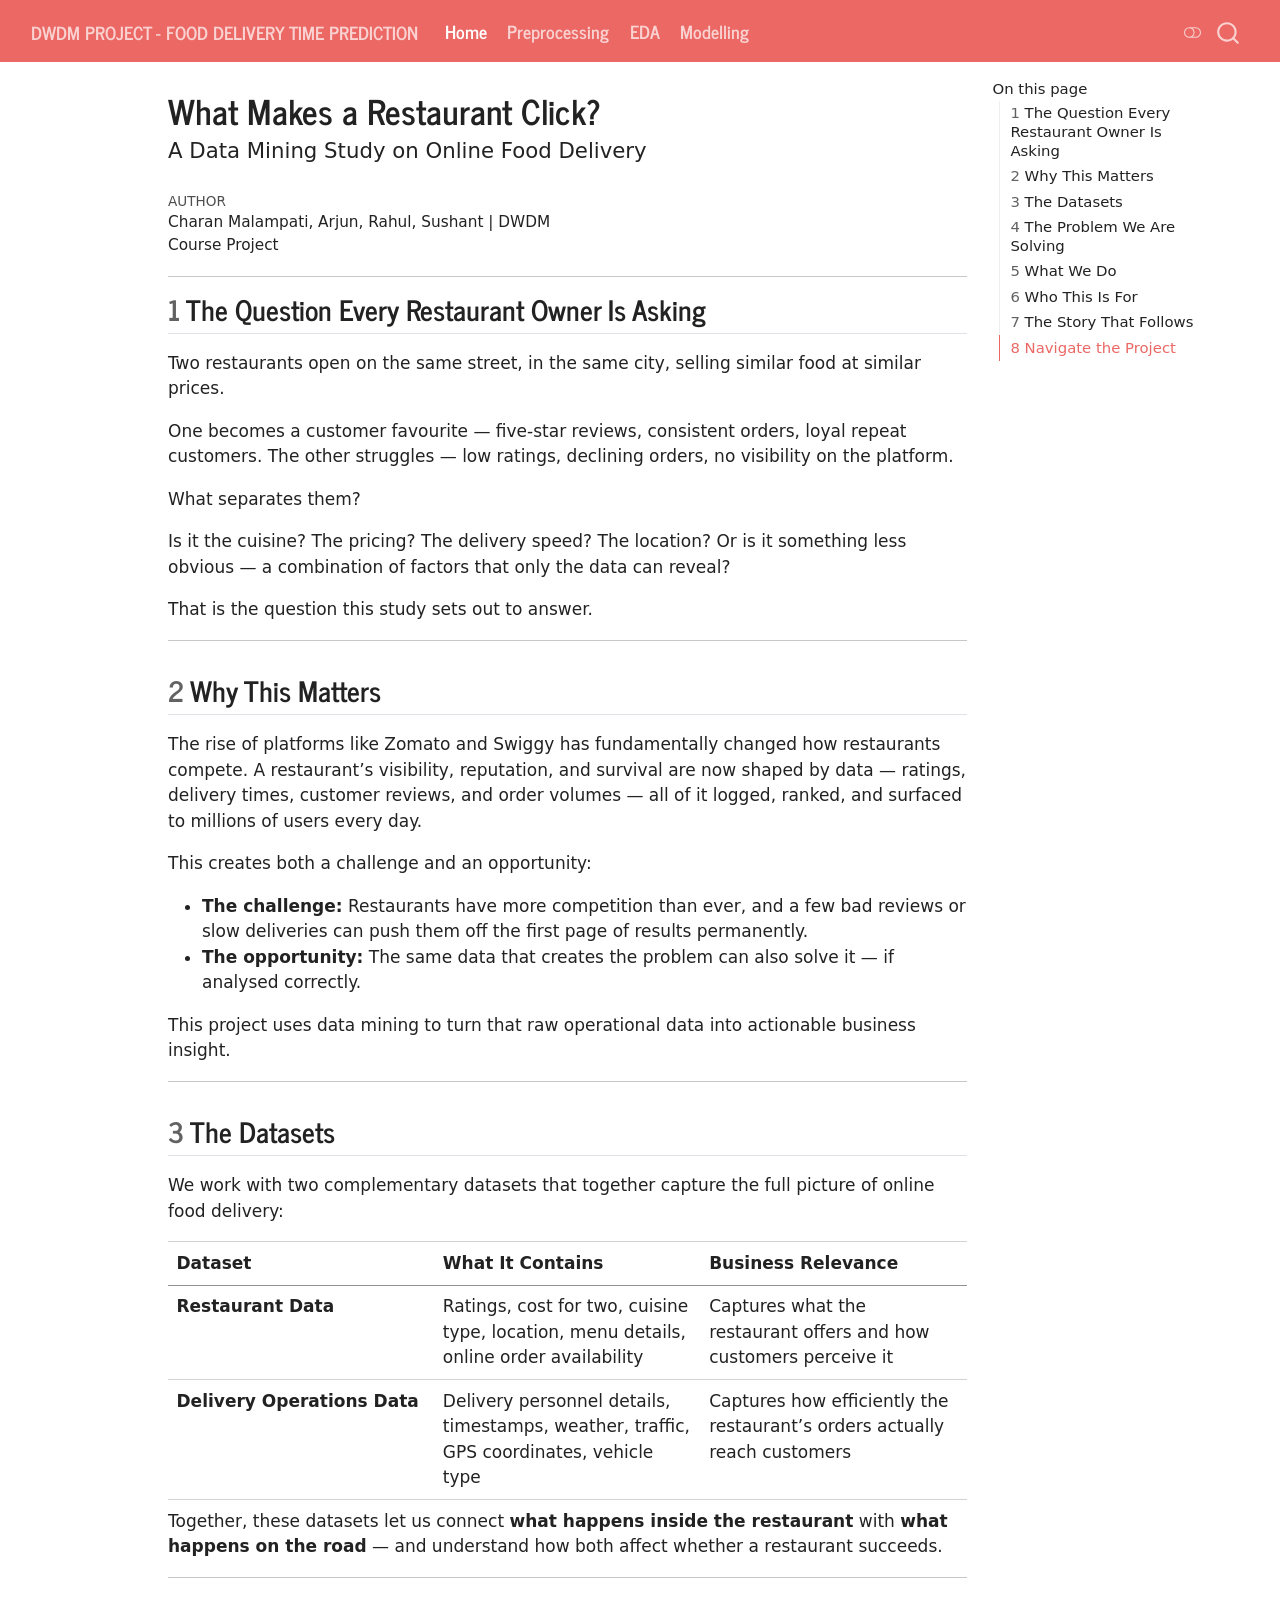
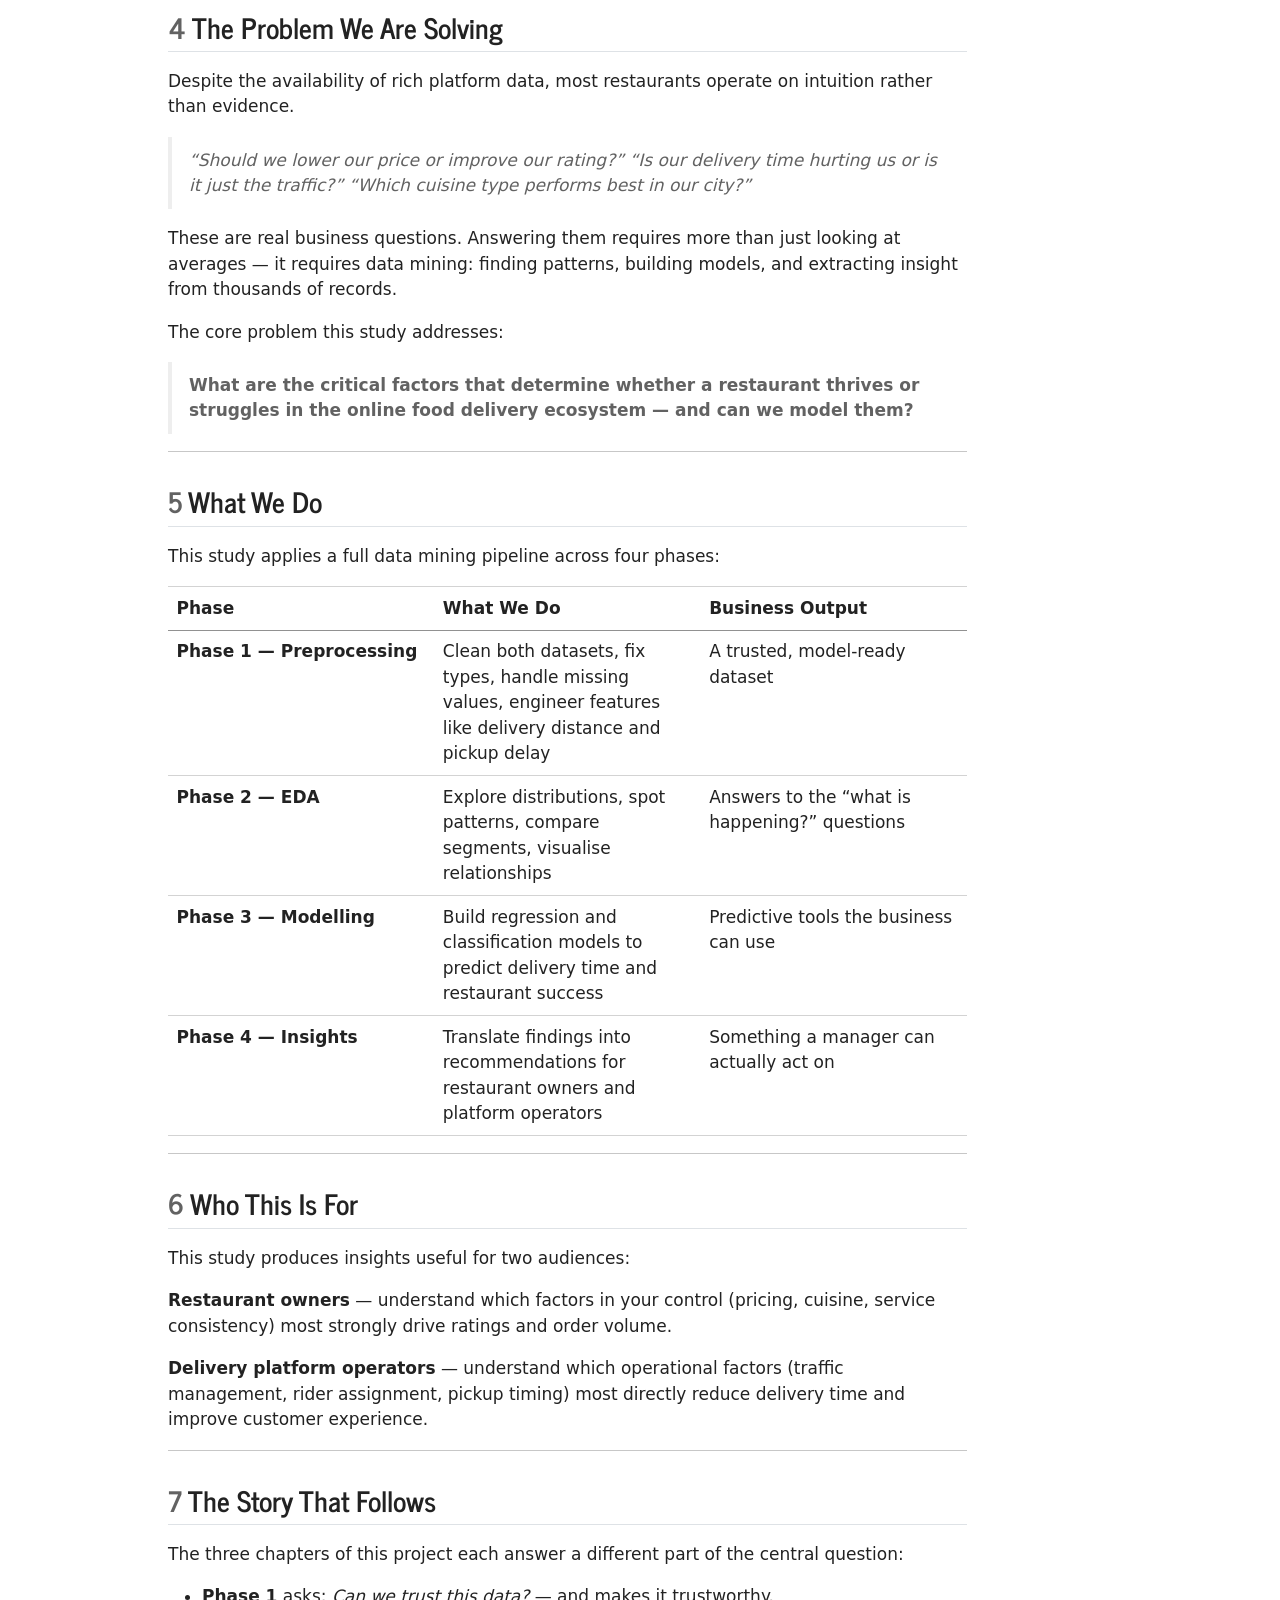
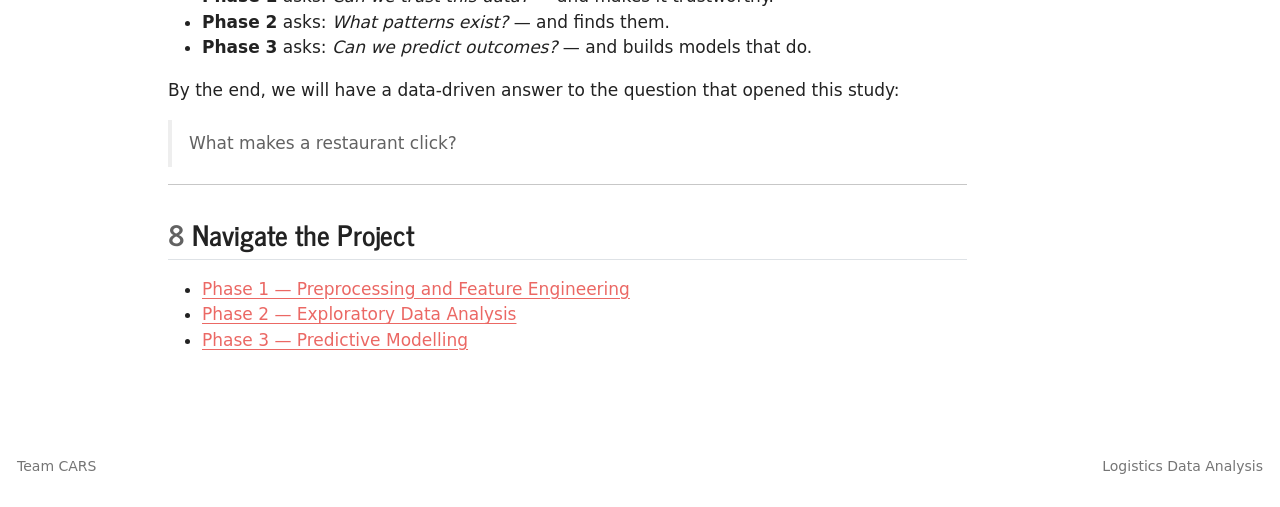
